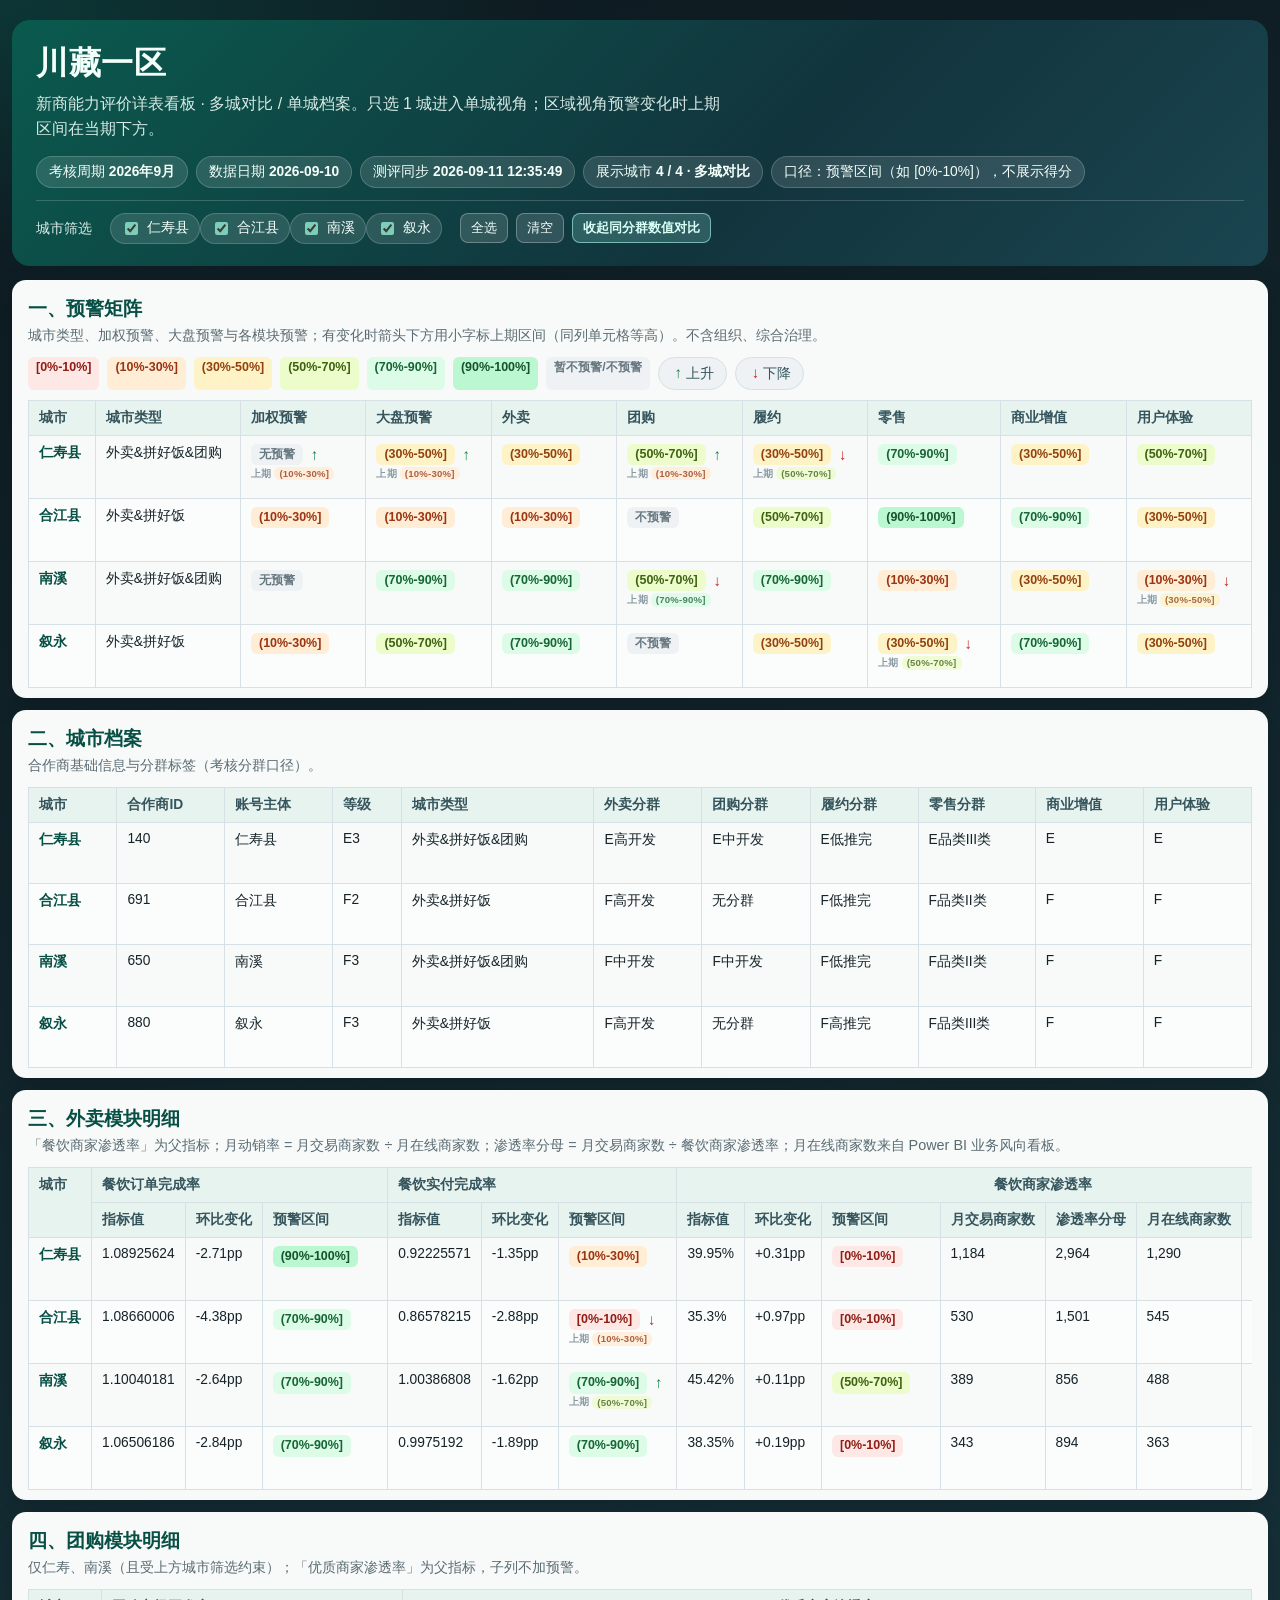
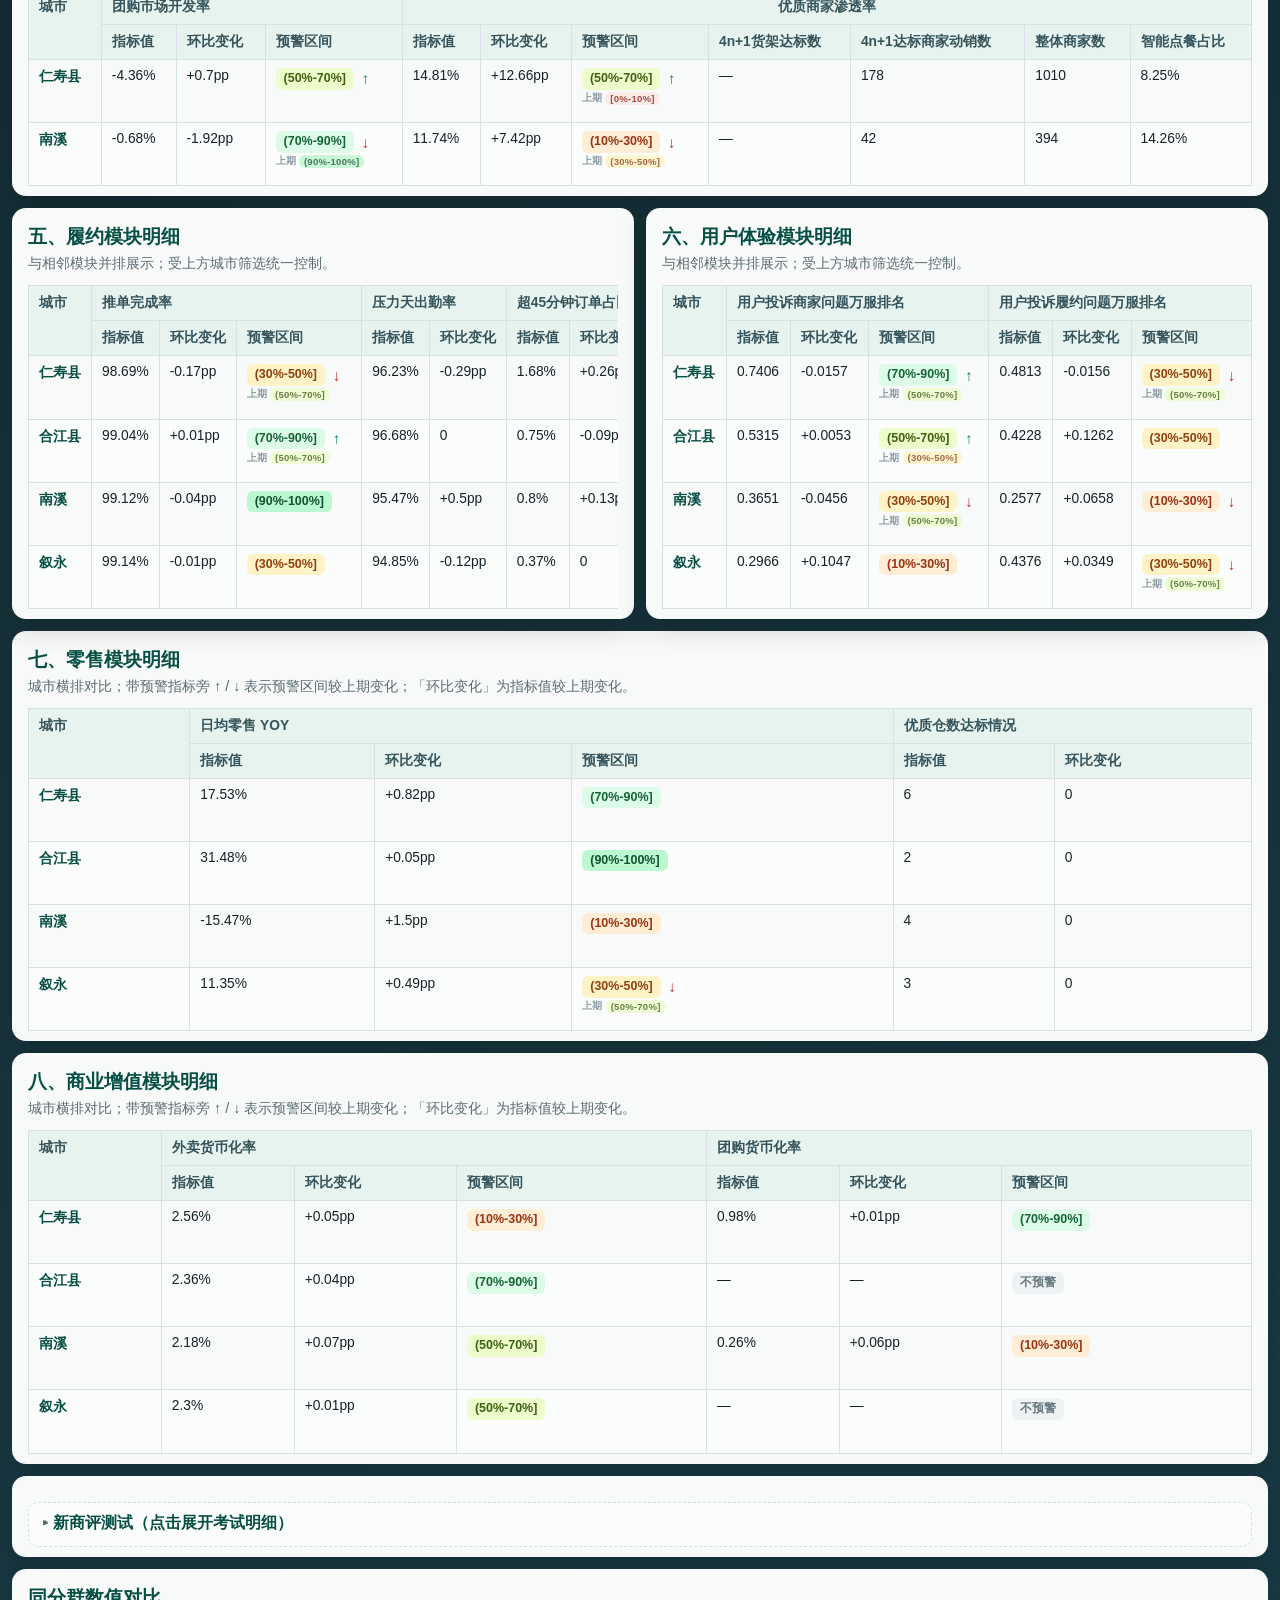
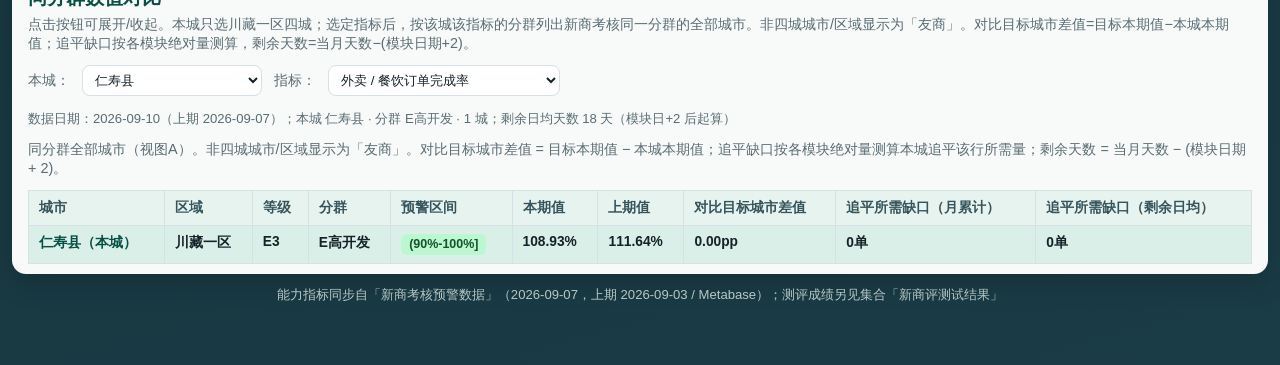
==== static/dashboards/cz1-xinshang-pingjia.html @ 70a43237 "sync: 新商考核切换到 2026-09-10，上期 09-07 主看板和同分群 116 城按最新考核日重拉。旧 Excel（09-07）早于最新考核日时跳过，避免外发同步把新数据盖回去。  Co-" ====
<!DOCTYPE html>
<html lang="zh-CN">
<head>
  <meta charset="UTF-8" />
  <meta name="viewport" content="width=device-width, initial-scale=1" />
  <title>川藏一区 · 新商能力评价看板（详表版）</title>
  <style>
    :root {
      --bg: #102028; --panel: #f7faf8; --ink: #152228; --muted: #5a6b73;
      --line: #d7e0e4; --brand: #0b6b5d; --brand-deep: #074f45;
    }
    * { box-sizing: border-box; }
    body {
      margin:0; color:var(--ink);
      font-family:"PingFang SC","Hiragino Sans GB","Microsoft YaHei",sans-serif;
      background:
        radial-gradient(900px 420px at 0% 0%, rgba(11,107,93,.35), transparent 60%),
        linear-gradient(165deg,#0d1a20,#163038 50%,#1a3c46);
      padding:20px 12px 48px;
    }
    .wrap { width:min(1600px,100%); margin:0 auto; }
    .hero {
      background:linear-gradient(135deg,#0a5a4e,#12343d 60%,#1a4550);
      color:#f4fffb; border-radius:18px; padding:22px 24px; margin-bottom:14px;
    }
    .hero h1 { margin:0 0 6px; font-size:2rem; letter-spacing:.02em; }
    .hero p { margin:0; color:rgba(244,255,251,.88); line-height:1.55; max-width:78ch; }
    .meta { display:flex; flex-wrap:wrap; gap:8px; margin-top:14px; }
    .chip {
      background:rgba(255,255,255,.12); border:1px solid rgba(255,255,255,.18);
      border-radius:999px; padding:6px 12px; font-size:.86rem;
    }
    .section {
      background:var(--panel); border-radius:14px; padding:16px 16px 10px;
      margin-bottom:12px; box-shadow:0 10px 28px rgba(0,0,0,.16);
    }
    .section h2 { margin:0 0 4px; font-size:1.2rem; color:var(--brand-deep); }
    .section .desc { margin:0 0 12px; color:var(--muted); font-size:.9rem; }
    .scroll { overflow-x:auto; }
    table { width:100%; border-collapse:collapse; font-size:.86rem; min-width:860px; }
    th, td {
      border:1px solid var(--line); padding:8px 10px; text-align:left;
      vertical-align:top; white-space:nowrap;
    }
    #multiView table tbody td {
      height: 4.45em;
      vertical-align: top;
    }
    #multiView table tbody td .warn-stack {
      min-height: 3.35em;
    }
    th {
      background:#e7f3ef; color:#35545c; font-weight:700;
      position:sticky; top:0; z-index:1;
    }
    th.group-head {
      background:#e7f3ef; color:#35545c; text-align:center;
    }
    .filter-bar {
      display:flex; flex-wrap:wrap; gap:10px 14px; align-items:center;
      margin:12px 0 0; padding-top:12px; border-top:1px solid rgba(255,255,255,.18);
    }
    .filter-bar .flabel { font-size:.9rem; opacity:.9; margin-right:4px; }
    .filter-bar label {
      display:inline-flex; align-items:center; gap:6px;
      background:rgba(255,255,255,.12); border:1px solid rgba(255,255,255,.18);
      border-radius:999px; padding:5px 10px; font-size:.86rem; cursor:pointer; user-select:none;
    }
    .filter-bar label input { accent-color:#7dceb8; }
    .filter-actions { display:inline-flex; gap:8px; margin-left:4px; }
    .filter-actions button {
      border:1px solid rgba(255,255,255,.28); background:rgba(255,255,255,.14);
      color:#f4fffb; border-radius:8px; padding:5px 10px; font-size:.82rem; cursor:pointer;
    }
    .filter-actions button:hover { background:rgba(255,255,255,.22); }
    .peer-btn {
      border:1px solid rgba(173, 255, 239, .58) !important;
      background:rgba(164, 255, 237, .2) !important;
      color:#d9fff7 !important;
      font-weight:700;
    }
    tr.peer-mine td { background:#eef7f4; }
    tr.peer-base td { background:#d9efe8; font-weight:800; }
    .module-row {
      display:grid; grid-template-columns:1fr 1fr; gap:12px; margin-bottom:12px;
    }
    .module-row > .section { margin-bottom:0; min-width:0; }
    .module-row table { min-width:520px; }
    @media (max-width:1100px) {
      .module-row { grid-template-columns:1fr; }
    }
    tr:nth-child(even) td { background:#fbfdfc; }
    .wrap-cell { white-space:normal; min-width:180px; line-height:1.45; }
    .city { font-weight:700; color:var(--brand-deep); }
    .badge {
      display:inline-block; padding:2px 8px; border-radius:6px;
      font-size:.78rem; font-weight:700; line-height:1.4;
    }
    .warn-cell { display:inline-flex; align-items:center; gap:6px; }
    .warn-changed {
      display:inline-flex; flex-direction:row; flex-wrap:nowrap; align-items:center; gap:6px;
      white-space:nowrap;
    }
    .warn-stack {
      display:inline-flex; flex-direction:column; align-items:flex-start; justify-content:flex-start;
      gap:2px; min-height:3.35em;
    }
    .warn-now { display:inline-flex; align-items:center; gap:4px; min-height:1.45em; }
    .prev-warn {
      font-size:.64rem; color:#8a9aa2; font-weight:600;
      display:inline-flex; align-items:center; gap:3px; line-height:1.2;
      letter-spacing:.02em; white-space:nowrap; min-height:1.15em;
    }
    .prev-warn .badge { font-size:.6rem; padding:0 5px; font-weight:600; opacity:.78; }
    .prev-warn-ph { visibility:hidden; user-select:none; }
    .delta { display:inline-block; min-width:1em; text-align:center; font-weight:800; font-size:.95rem; }
    .delta.up { color:#14804a; }
    .delta.down { color:#c62828; }
    .delta.flat, .delta.na { color:#667780; }
    .delta.ph { visibility:hidden; pointer-events:none; }
    .b0{background:#fde8e6;color:#8f1d14} .b1{background:#ffedd5;color:#9a3412}
    .b2{background:#fef3c7;color:#92400e} .b3{background:#ecfccb;color:#3f6212}
    .b4{background:#dcfce7;color:#166534} .b5{background:#bbf7d0;color:#14532d}
    .bna{background:#eef2f4;color:#667780} .brisk{background:#fde8e6;color:#8f1d14}
    .bsafe{background:#e5f6ec;color:#1f7a4c} .bwatch{background:#fff1df;color:#b7791f}
    .legend { display:flex; flex-wrap:wrap; gap:8px; margin:0 0 10px; font-size:.8rem; color:var(--muted); }
    .footer { text-align:center; color:rgba(244,255,251,.72); font-size:.82rem; margin-top:8px; }
    .hidden { display:none !important; }
    .single-top {
      display:grid; grid-template-columns:1.2fr 1fr; gap:12px; margin-bottom:12px;
    }
    .single-top .section { margin-bottom:0; }
    .kv { display:grid; grid-template-columns:auto 1fr; gap:8px 12px; font-size:.9rem; }
    .kv .k { color:var(--muted); }
    .kv .v { font-weight:700; color:var(--brand-deep); }
    .focus-list { margin:0; padding-left:1.1rem; line-height:1.7; }
    .mod-card h3 {
      margin:0 0 8px; font-size:1.05rem; color:var(--brand-deep);
      display:flex; flex-wrap:wrap; gap:8px; align-items:center;
    }
    .mod-card table { min-width:0; }
    .single-modules { display:flex; flex-direction:column; gap:12px; }
    .child-name { color:var(--muted); padding-left:12px; }
    .single-grid-wrap {
      overflow:auto;
      max-height:min(70vh, 720px);
      border:1px solid var(--line);
      border-radius:8px;
    }
    .single-grid { min-width:860px; margin:0; }
    .single-grid thead th {
      position:sticky;
      top:0;
      z-index:3;
      background:#e7f3ef;
      box-shadow:0 1px 0 var(--line);
    }
    .single-grid .mod-cell {
      background:#eef7f4; vertical-align:middle; text-align:center;
      min-width:88px; border-right:2px solid #cfe3dc;
    }
    .single-grid .mod-name { font-weight:800; color:var(--brand-deep); margin-bottom:6px; }
    .single-grid .mod-band { line-height:1.4; }
    .mode-tag {
      display:inline-block; margin-left:8px; font-size:.75rem; font-weight:600;
      background:rgba(255,255,255,.16); border:1px solid rgba(255,255,255,.22);
      border-radius:999px; padding:2px 8px; vertical-align:middle;
    }
    .kpis { display:grid; grid-template-columns:repeat(4,1fr); gap:10px; margin-bottom:12px; }
    .kpi { background:#fff; border:1px solid var(--line); border-radius:12px; padding:12px; }
    .kpi .l { color:var(--muted); font-size:.8rem; }
    .kpi .v { font-size:1.45rem; font-weight:800; color:var(--brand-deep); margin-top:4px; }
    .kpi.warn .v { color:#8f1d14; }
    .test-fold {
      margin-top: 10px; border: 1px dashed #cfe3dc; border-radius: 10px;
      padding: 10px 12px 4px; background: #fbfdfc;
    }
    .test-fold > summary {
      cursor: pointer; font-weight: 800; color: var(--brand-deep);
      list-style: none; margin-bottom: 8px;
    }
    .test-fold > summary::-webkit-details-marker { display: none; }
    .test-fold > summary::before { content: "▸ "; color: var(--muted); }
    .test-fold[open] > summary::before { content: "▾ "; }
    .peer-tabs { display:flex; gap:8px; margin-bottom:10px; flex-wrap:wrap; }
    .peer-tabs button {
      border:1px solid var(--line); background:#fff; color:#35545c;
      border-radius:8px; padding:6px 10px; font-size:.84rem; cursor:pointer;
    }
    .peer-tabs button.active { background:#e7f3ef; color:#0b6b5d; border-color:#9ecfbe; font-weight:700; }
    .peer-controls {
      display:flex; flex-wrap:wrap; gap:8px 12px; margin:8px 0 12px; align-items:center;
      font-size:.9rem; color:var(--muted);
    }
    .peer-controls select {
      border:1px solid var(--line); border-radius:8px; padding:6px 8px; min-width:180px;
      background:#fff; color:var(--ink);
    }
    .peer-note { color:var(--muted); font-size:.82rem; margin-top:6px; }
    @media (max-width:1100px) {
      .module-row { grid-template-columns:1fr; }
      .single-top { grid-template-columns:1fr; }
      .kpis { grid-template-columns:1fr 1fr; }
    }
    @media print {
      body { background:#fff; padding:0; }
      .section { box-shadow:none; break-inside:avoid; }
    }
  </style>
</head>
<body>
  <div class="wrap">
    <header class="hero">
      <h1>川藏一区</h1>
      <p>新商能力评价详表看板 · 多城对比 / 单城档案。只选 1 城进入单城视角；区域视角预警变化时上期区间在当期下方。</p>
      <div class="meta">
        <div class="chip">考核周期 <strong id="period">—</strong></div>
        <div class="chip">数据日期 <strong id="date">—</strong></div>
        <div class="chip">测评同步 <strong id="testSync">—</strong></div>
        <div class="chip">展示城市 <strong id="cityCount">—</strong></div>
        <div class="chip">口径：预警区间（如 [0%-10%]），不展示得分</div>
      </div>
      <div class="filter-bar" id="cityFilterBar">
        <span class="flabel">城市筛选</span>
        <span id="cityFilterChecks"></span>
        <span class="filter-actions">
          <button type="button" id="btnSelectAllCities">全选</button>
          <button type="button" id="btnClearCities">清空</button>
          <button type="button" id="btnPeerCompare" class="peer-btn">同分群数值对比</button>
        </span>
      </div>
    </header>

    <div id="emptyView" class="section hidden">
      <h2>请选择城市</h2>
      <p class="desc">勾选上方城市后查看；只选 1 个城进入「单城视角」，选 2 个及以上为多城对比。</p>
    </div>

    <div id="multiView">
      <section class="section">
        <h2>一、预警矩阵</h2>
        <p class="desc">城市类型、加权预警、大盘预警与各模块预警；有变化时箭头下方用小字标上期区间（同列单元格等高）。不含组织、综合治理。</p>
        <div class="legend" id="legend"></div>
        <div class="scroll"><table id="matrixTable"></table></div>
      </section>

      <section class="section">
        <h2>二、城市档案</h2>
        <p class="desc">合作商基础信息与分群标签（考核分群口径）。</p>
        <div class="scroll"><table id="档案Table"></table></div>
      </section>

      <div id="moduleSections"></div>
    </div>

    <div id="singleView" class="hidden"></div>
    <section class="section hidden" id="peerCompareSection">
      <h2>同分群数值对比</h2>
      <p class="desc">点击按钮可展开/收起。本城只选川藏一区四城；选定指标后，按该城该指标的分群列出新商考核同一分群的全部城市。非四城城市/区域显示为「友商」。对比目标城市差值=目标本期值−本城本期值；追平缺口按各模块绝对量测算，剩余天数=当月天数−(模块日期+2)。</p>
      <div id="peerCompareBody"></div>
    </section>

    <p class="footer">能力指标同步自「新商考核预警数据」（2026-09-07，上期 2026-09-03 / Metabase）；测评成绩另见集合「新商评测试结果」</p>
  </div>

  <script>
    const DATA = {
  "meta": {
    "period": "2026年9月",
    "dataDate": "2026-09-10",
    "prevPeriod": "2026-09-07",
    "scrapedAt": "2026-09-11T12:35:49.875769+00:00",
    "testSyncAt": "2026-09-11T12:35:49.875769+00:00",
    "obsTitle": "新商考核 / 模块数据汇总表",
    "obsUpdatedAt": "2026-09-10",
    "richObsCount": null,
    "richCz1Count": 4,
    "excelFile": "新商考核预警数据_20260908_113823.xlsx"
  },
  "modules": [
    "外卖",
    "团购",
    "履约",
    "零售",
    "商业增值",
    "用户体验"
  ],
  "tuangoDetailCities": [
    "仁寿县",
    "南溪"
  ],
  "layouts": {
    "外卖": [
      {
        "kind": "metric",
        "name": "餐饮订单完成率",
        "warn": true,
        "mom": true
      },
      {
        "kind": "metric",
        "name": "餐饮实付完成率",
        "warn": true,
        "mom": true
      },
      {
        "kind": "group",
        "name": "餐饮商家渗透率",
        "warn": true,
        "mom": true,
        "children": [
          "月交易商家数",
          "渗透率分母",
          "月在线商家数",
          "公海商家数",
          "月动销率"
        ]
      }
    ],
    "团购": [
      {
        "kind": "metric",
        "name": "团购市场开发率",
        "warn": true,
        "mom": true
      },
      {
        "kind": "group",
        "name": "优质商家渗透率",
        "warn": true,
        "mom": true,
        "children": [
          "4n+1货架达标数",
          "4n+1达标商家动销数",
          "整体商家数",
          "智能点餐占比"
        ]
      }
    ],
    "履约": [
      {
        "kind": "metric",
        "name": "推单完成率",
        "warn": true,
        "mom": true
      },
      {
        "kind": "metric",
        "name": "压力天出勤率",
        "warn": false,
        "mom": true
      },
      {
        "kind": "metric",
        "name": "超45分钟订单占比",
        "warn": true,
        "mom": true
      }
    ],
    "零售": [
      {
        "kind": "metric",
        "name": "日均零售 YOY",
        "warn": true,
        "mom": true
      },
      {
        "kind": "metric",
        "name": "优质仓数达标情况",
        "warn": false,
        "mom": true
      }
    ],
    "商业增值": [
      {
        "kind": "metric",
        "name": "外卖货币化率",
        "warn": true,
        "mom": true
      },
      {
        "kind": "metric",
        "name": "团购货币化率",
        "warn": true,
        "mom": true
      }
    ],
    "用户体验": [
      {
        "kind": "metric",
        "name": "用户投诉商家问题万服排名",
        "warn": true,
        "mom": true
      },
      {
        "kind": "metric",
        "name": "用户投诉履约问题万服排名",
        "warn": true,
        "mom": true
      }
    ]
  },
  "cities": [
    {
      "name": "仁寿县",
      "level": "E3",
      "type": "外卖&拼好饭&团购",
      "hasTuango": true,
      "partnerId": "140",
      "account": "仁寿县",
      "cluster": {
        "waimai": "E高开发",
        "tuango": "E中开发",
        "lvyue": "E低推完",
        "lingshou": "E品类III类",
        "zuzhi": "无分群",
        "shangye": "E",
        "tiyan": "E",
        "zhili": "无分群"
      },
      "riskRoll": "目前安全",
      "riskMonth": "目前安全",
      "warnWeighted": "无预警",
      "warnMarket": "(30%-50%]",
      "warnDelta": "上升",
      "bands": {
        "外卖": "(30%-50%]",
        "团购": "(50%-70%]",
        "履约": "(30%-50%]",
        "零售": "(70%-90%]",
        "商业增值": "(30%-50%]",
        "用户体验": "(50%-70%]"
      },
      "details": {
        "外卖": {
          "餐饮订单完成率": {
            "value": "1.08925624",
            "band": "(90%-100%]",
            "valueDelta": "-2.71pp",
            "bandPrev": "(90%-100%]"
          },
          "餐饮实付完成率": {
            "value": "0.92225571",
            "band": "(10%-30%]",
            "valueDelta": "-1.35pp",
            "bandPrev": "(10%-30%]"
          },
          "餐饮商家渗透率": {
            "value": "39.95%",
            "band": "[0%-10%]",
            "valueDelta": "+0.31pp",
            "bandPrev": "[0%-10%]"
          },
          "月交易商家数": {
            "value": "1,184",
            "valueDelta": "+139"
          },
          "月在线商家数": {
            "value": "1,290",
            "valueDelta": "0"
          },
          "公海商家数": {
            "value": "3,918",
            "valueDelta": "+2"
          },
          "月动销率": {
            "value": "91.78%",
            "valueDelta": "+10.77pp"
          },
          "渗透率分母": {
            "value": "2,964"
          }
        },
        "零售": {
          "日均零售 YOY": {
            "value": "17.53%",
            "band": "(70%-90%]",
            "valueDelta": "+0.82pp",
            "bandPrev": "(70%-90%]"
          },
          "优质仓数达标情况": {
            "value": "6",
            "valueDelta": "0"
          }
        },
        "团购": {
          "团购市场开发率": {
            "value": "-4.36%",
            "band": "(50%-70%]",
            "valueDelta": "+0.7pp",
            "bandPrev": "(50%-70%]"
          },
          "优质商家渗透率": {
            "value": "14.81%",
            "band": "(50%-70%]",
            "valueDelta": "+12.66pp",
            "bandPrev": "[0%-10%]",
            "delta": "上升"
          },
          "4n+1货架达标数": {
            "value": "—"
          },
          "4n+1达标商家动销数": {
            "value": "178",
            "valueDelta": "+178"
          },
          "整体商家数": {
            "value": "1010",
            "valueDelta": "+2"
          },
          "智能点餐占比": {
            "value": "8.25%",
            "valueDelta": "+1.08pp"
          }
        },
        "履约": {
          "推单完成率": {
            "value": "98.69%",
            "band": "(30%-50%]",
            "valueDelta": "-0.17pp",
            "bandPrev": "(50%-70%]",
            "delta": "下降"
          },
          "压力天出勤率": {
            "value": "96.23%",
            "valueDelta": "-0.29pp"
          },
          "超45分钟订单占比": {
            "value": "1.68%",
            "band": "(50%-70%]",
            "valueDelta": "+0.26pp",
            "bandPrev": "(50%-70%]"
          }
        },
        "用户体验": {
          "用户投诉商家问题万服排名": {
            "value": "0.7406",
            "band": "(70%-90%]",
            "valueDelta": "-0.0157",
            "bandPrev": "(50%-70%]",
            "delta": "上升"
          },
          "用户投诉履约问题万服排名": {
            "value": "0.4813",
            "band": "(30%-50%]",
            "valueDelta": "-0.0156",
            "bandPrev": "(50%-70%]",
            "delta": "下降"
          }
        },
        "商业增值": {
          "外卖货币化率": {
            "value": "2.56%",
            "band": "(10%-30%]",
            "valueDelta": "+0.05pp",
            "bandPrev": "(10%-30%]"
          },
          "团购货币化率": {
            "value": "0.98%",
            "band": "(70%-90%]",
            "valueDelta": "+0.01pp",
            "bandPrev": "(70%-90%]"
          }
        }
      },
      "dataDate": "2026-09-10",
      "bandsDelta": {
        "团购": "上升",
        "履约": "下降"
      },
      "bandsPrev": {
        "外卖": "(30%-50%]",
        "团购": "(10%-30%]",
        "履约": "(50%-70%]",
        "零售": "(70%-90%]",
        "商业增值": "(30%-50%]",
        "用户体验": "(50%-70%]"
      },
      "warnWeightedDelta": "上升",
      "warnWeightedPrev": "(10%-30%]",
      "warnMarketPrev": "(10%-30%]"
    },
    {
      "name": "合江县",
      "level": "F2",
      "type": "外卖&拼好饭",
      "hasTuango": false,
      "partnerId": "691",
      "account": "合江县",
      "cluster": {
        "waimai": "F高开发",
        "tuango": "无分群",
        "lvyue": "F低推完",
        "lingshou": "F品类II类",
        "zuzhi": "无分群",
        "shangye": "F",
        "tiyan": "F",
        "zhili": "无分群"
      },
      "riskRoll": "目前安全",
      "riskMonth": "目前安全",
      "warnWeighted": "(10%-30%]",
      "warnMarket": "(10%-30%]",
      "warnDelta": "持平",
      "bands": {
        "外卖": "(10%-30%]",
        "团购": "不预警",
        "履约": "(50%-70%]",
        "零售": "(90%-100%]",
        "商业增值": "(70%-90%]",
        "用户体验": "(30%-50%]"
      },
      "details": {
        "外卖": {
          "餐饮订单完成率": {
            "value": "1.08660006",
            "band": "(70%-90%]",
            "valueDelta": "-4.38pp",
            "bandPrev": "(70%-90%]"
          },
          "餐饮实付完成率": {
            "value": "0.86578215",
            "band": "[0%-10%]",
            "valueDelta": "-2.88pp",
            "bandPrev": "(10%-30%]",
            "delta": "下降"
          },
          "餐饮商家渗透率": {
            "value": "35.3%",
            "band": "[0%-10%]",
            "valueDelta": "+0.97pp",
            "bandPrev": "[0%-10%]"
          },
          "月交易商家数": {
            "value": "530",
            "valueDelta": "+57"
          },
          "月在线商家数": {
            "value": "545",
            "valueDelta": "0"
          },
          "公海商家数": {
            "value": "1,424",
            "valueDelta": "-64"
          },
          "月动销率": {
            "value": "97.25%",
            "valueDelta": "+10.46pp"
          },
          "渗透率分母": {
            "value": "1,501"
          }
        },
        "零售": {
          "日均零售 YOY": {
            "value": "31.48%",
            "band": "(90%-100%]",
            "valueDelta": "+0.05pp",
            "bandPrev": "(90%-100%]"
          },
          "优质仓数达标情况": {
            "value": "2",
            "valueDelta": "0"
          }
        },
        "团购": {
          "团购市场开发率": {
            "value": "—",
            "band": "不预警"
          },
          "优质商家渗透率": {
            "value": "—",
            "band": "不预警"
          },
          "4n+1货架达标数": {
            "value": "—"
          },
          "4n+1达标商家动销数": {
            "value": "—"
          },
          "整体商家数": {
            "value": "—"
          },
          "智能点餐占比": {
            "value": "—"
          }
        },
        "履约": {
          "推单完成率": {
            "value": "99.04%",
            "band": "(70%-90%]",
            "valueDelta": "+0.01pp",
            "bandPrev": "(50%-70%]",
            "delta": "上升"
          },
          "压力天出勤率": {
            "value": "96.68%",
            "valueDelta": "0"
          },
          "超45分钟订单占比": {
            "value": "0.75%",
            "band": "(30%-50%]",
            "valueDelta": "-0.09pp",
            "bandPrev": "(30%-50%]"
          }
        },
        "用户体验": {
          "用户投诉商家问题万服排名": {
            "value": "0.5315",
            "band": "(50%-70%]",
            "valueDelta": "+0.0053",
            "bandPrev": "(30%-50%]",
            "delta": "上升"
          },
          "用户投诉履约问题万服排名": {
            "value": "0.4228",
            "band": "(30%-50%]",
            "valueDelta": "+0.1262",
            "bandPrev": "(30%-50%]"
          }
        },
        "商业增值": {
          "外卖货币化率": {
            "value": "2.36%",
            "band": "(70%-90%]",
            "valueDelta": "+0.04pp",
            "bandPrev": "(70%-90%]"
          },
          "团购货币化率": {
            "value": "—",
            "band": "不预警"
          }
        }
      },
      "dataDate": "2026-09-10",
      "bandsDelta": {},
      "bandsPrev": {
        "外卖": "(10%-30%]",
        "履约": "(50%-70%]",
        "零售": "(90%-100%]",
        "商业增值": "(70%-90%]",
        "用户体验": "(30%-50%]"
      },
      "warnWeightedDelta": null,
      "warnWeightedPrev": "(10%-30%]",
      "warnMarketPrev": "(10%-30%]"
    },
    {
      "name": "南溪",
      "level": "F3",
      "type": "外卖&拼好饭&团购",
      "hasTuango": true,
      "partnerId": "650",
      "account": "南溪",
      "cluster": {
        "waimai": "F中开发",
        "tuango": "F中开发",
        "lvyue": "F低推完",
        "lingshou": "F品类II类",
        "zuzhi": "无分群",
        "shangye": "F",
        "tiyan": "F",
        "zhili": "无分群"
      },
      "riskRoll": "目前安全",
      "riskMonth": "目前安全",
      "warnWeighted": "无预警",
      "warnMarket": "(70%-90%]",
      "warnDelta": "持平",
      "bands": {
        "外卖": "(70%-90%]",
        "团购": "(50%-70%]",
        "履约": "(70%-90%]",
        "零售": "(10%-30%]",
        "商业增值": "(30%-50%]",
        "用户体验": "(10%-30%]"
      },
      "details": {
        "外卖": {
          "餐饮订单完成率": {
            "value": "1.10040181",
            "band": "(70%-90%]",
            "valueDelta": "-2.64pp",
            "bandPrev": "(70%-90%]"
          },
          "餐饮实付完成率": {
            "value": "1.00386808",
            "band": "(70%-90%]",
            "valueDelta": "-1.62pp",
            "bandPrev": "(50%-70%]",
            "delta": "上升"
          },
          "餐饮商家渗透率": {
            "value": "45.42%",
            "band": "(50%-70%]",
            "valueDelta": "+0.11pp",
            "bandPrev": "(50%-70%]"
          },
          "月交易商家数": {
            "value": "389",
            "valueDelta": "+9"
          },
          "月在线商家数": {
            "value": "488",
            "valueDelta": "0"
          },
          "公海商家数": {
            "value": "1,483",
            "valueDelta": "+26"
          },
          "月动销率": {
            "value": "79.71%",
            "valueDelta": "+1.84pp"
          },
          "渗透率分母": {
            "value": "856"
          }
        },
        "零售": {
          "日均零售 YOY": {
            "value": "-15.47%",
            "band": "(10%-30%]",
            "valueDelta": "+1.5pp",
            "bandPrev": "(10%-30%]"
          },
          "优质仓数达标情况": {
            "value": "4",
            "valueDelta": "0"
          }
        },
        "团购": {
          "团购市场开发率": {
            "value": "-0.68%",
            "band": "(70%-90%]",
            "valueDelta": "-1.92pp",
            "bandPrev": "(90%-100%]",
            "delta": "下降"
          },
          "优质商家渗透率": {
            "value": "11.74%",
            "band": "(10%-30%]",
            "valueDelta": "+7.42pp",
            "bandPrev": "(30%-50%]",
            "delta": "下降"
          },
          "4n+1货架达标数": {
            "value": "—"
          },
          "4n+1达标商家动销数": {
            "value": "42",
            "valueDelta": "+42"
          },
          "整体商家数": {
            "value": "394",
            "valueDelta": "+1"
          },
          "智能点餐占比": {
            "value": "14.26%",
            "valueDelta": "-0.15pp"
          }
        },
        "履约": {
          "推单完成率": {
            "value": "99.12%",
            "band": "(90%-100%]",
            "valueDelta": "-0.04pp",
            "bandPrev": "(90%-100%]"
          },
          "压力天出勤率": {
            "value": "95.47%",
            "valueDelta": "+0.5pp"
          },
          "超45分钟订单占比": {
            "value": "0.8%",
            "band": "(30%-50%]",
            "valueDelta": "+0.13pp",
            "bandPrev": "(30%-50%]"
          }
        },
        "用户体验": {
          "用户投诉商家问题万服排名": {
            "value": "0.3651",
            "band": "(30%-50%]",
            "valueDelta": "-0.0456",
            "bandPrev": "(50%-70%]",
            "delta": "下降"
          },
          "用户投诉履约问题万服排名": {
            "value": "0.2577",
            "band": "(10%-30%]",
            "valueDelta": "+0.0658",
            "bandPrev": "(10%-30%]"
          }
        },
        "商业增值": {
          "外卖货币化率": {
            "value": "2.18%",
            "band": "(50%-70%]",
            "valueDelta": "+0.07pp",
            "bandPrev": "(50%-70%]"
          },
          "团购货币化率": {
            "value": "0.26%",
            "band": "(10%-30%]",
            "valueDelta": "+0.06pp",
            "bandPrev": "(10%-30%]"
          }
        }
      },
      "dataDate": "2026-09-10",
      "bandsDelta": {
        "团购": "下降",
        "用户体验": "下降"
      },
      "bandsPrev": {
        "外卖": "(70%-90%]",
        "团购": "(70%-90%]",
        "履约": "(70%-90%]",
        "零售": "(10%-30%]",
        "商业增值": "(30%-50%]",
        "用户体验": "(30%-50%]"
      },
      "warnWeightedDelta": null,
      "warnWeightedPrev": "无预警",
      "warnMarketPrev": "(70%-90%]"
    },
    {
      "name": "叙永",
      "level": "F3",
      "type": "外卖&拼好饭",
      "hasTuango": false,
      "partnerId": "880",
      "account": "叙永",
      "cluster": {
        "waimai": "F高开发",
        "tuango": "无分群",
        "lvyue": "F高推完",
        "lingshou": "F品类III类",
        "zuzhi": "无分群",
        "shangye": "F",
        "tiyan": "F",
        "zhili": "无分群"
      },
      "riskRoll": "目前风险",
      "riskMonth": "目前风险",
      "warnWeighted": "(10%-30%]",
      "warnMarket": "(50%-70%]",
      "warnDelta": "持平",
      "bands": {
        "外卖": "(70%-90%]",
        "团购": "不预警",
        "履约": "(30%-50%]",
        "零售": "(30%-50%]",
        "商业增值": "(70%-90%]",
        "用户体验": "(30%-50%]"
      },
      "details": {
        "外卖": {
          "餐饮订单完成率": {
            "value": "1.06506186",
            "band": "(70%-90%]",
            "valueDelta": "-2.84pp",
            "bandPrev": "(70%-90%]"
          },
          "餐饮实付完成率": {
            "value": "0.9975192",
            "band": "(70%-90%]",
            "valueDelta": "-1.89pp",
            "bandPrev": "(70%-90%]"
          },
          "餐饮商家渗透率": {
            "value": "38.35%",
            "band": "[0%-10%]",
            "valueDelta": "+0.19pp",
            "bandPrev": "[0%-10%]"
          },
          "月交易商家数": {
            "value": "343",
            "valueDelta": "+48"
          },
          "月在线商家数": {
            "value": "363",
            "valueDelta": "0"
          },
          "公海商家数": {
            "value": "1,027",
            "valueDelta": "+8"
          },
          "月动销率": {
            "value": "94.49%",
            "valueDelta": "+13.22pp"
          },
          "渗透率分母": {
            "value": "894"
          }
        },
        "零售": {
          "日均零售 YOY": {
            "value": "11.35%",
            "band": "(30%-50%]",
            "valueDelta": "+0.49pp",
            "bandPrev": "(50%-70%]",
            "delta": "下降"
          },
          "优质仓数达标情况": {
            "value": "3",
            "valueDelta": "0"
          }
        },
        "团购": {
          "团购市场开发率": {
            "value": "—",
            "band": "不预警"
          },
          "优质商家渗透率": {
            "value": "—",
            "band": "不预警"
          },
          "4n+1货架达标数": {
            "value": "—"
          },
          "4n+1达标商家动销数": {
            "value": "—"
          },
          "整体商家数": {
            "value": "—"
          },
          "智能点餐占比": {
            "value": "—"
          }
        },
        "履约": {
          "推单完成率": {
            "value": "99.14%",
            "band": "(30%-50%]",
            "valueDelta": "-0.01pp",
            "bandPrev": "(30%-50%]"
          },
          "压力天出勤率": {
            "value": "94.85%",
            "valueDelta": "-0.12pp"
          },
          "超45分钟订单占比": {
            "value": "0.37%",
            "band": "(30%-50%]",
            "valueDelta": "0",
            "bandPrev": "(30%-50%]"
          }
        },
        "用户体验": {
          "用户投诉商家问题万服排名": {
            "value": "0.2966",
            "band": "(10%-30%]",
            "valueDelta": "+0.1047",
            "bandPrev": "(10%-30%]"
          },
          "用户投诉履约问题万服排名": {
            "value": "0.4376",
            "band": "(30%-50%]",
            "valueDelta": "+0.0349",
            "bandPrev": "(50%-70%]",
            "delta": "下降"
          }
        },
        "商业增值": {
          "外卖货币化率": {
            "value": "2.3%",
            "band": "(50%-70%]",
            "valueDelta": "+0.01pp",
            "bandPrev": "(50%-70%]"
          },
          "团购货币化率": {
            "value": "—",
            "band": "不预警"
          }
        }
      },
      "dataDate": "2026-09-10",
      "bandsDelta": {
        "零售": "下降"
      },
      "bandsPrev": {
        "外卖": "(70%-90%]",
        "履约": "(30%-50%]",
        "零售": "(50%-70%]",
        "商业增值": "(70%-90%]",
        "用户体验": "(30%-50%]"
      },
      "warnWeightedDelta": null,
      "warnWeightedPrev": "(10%-30%]",
      "warnMarketPrev": "(50%-70%]"
    }
  ],
  "tests": {
    "cityStats": [
      {
        "city": "仁寿县",
        "records": 16,
        "people": 13,
        "avg": 97.38,
        "min": 96.0,
        "max": 99.0,
        "below90": 0,
        "latestAt": "2026-09-07T08:14:07.480Z"
      },
      {
        "city": "合江县",
        "records": 12,
        "people": 12,
        "avg": 97.0,
        "min": 96.0,
        "max": 98.0,
        "below90": 0,
        "latestAt": "2026-09-06T10:03:59.055Z"
      },
      {
        "city": "南溪",
        "records": 14,
        "people": 14,
        "avg": 97.07,
        "min": 85.0,
        "max": 98.0,
        "below90": 1,
        "latestAt": "2026-09-06T08:40:57.466Z"
      },
      {
        "city": "叙永",
        "records": 13,
        "people": 11,
        "avg": 97.36,
        "min": 95.0,
        "max": 99.0,
        "below90": 0,
        "latestAt": "2026-09-07T08:46:26.284Z"
      },
      {
        "city": "彭州市",
        "records": 8,
        "people": 7,
        "avg": 95.29,
        "min": 93.0,
        "max": 98.0,
        "below90": 0,
        "latestAt": "2026-09-07T08:17:41.768Z"
      }
    ],
    "people": [
      {
        "city": "叙永",
        "name": "王妮",
        "score": 98,
        "note": null,
        "updatedAt": "2026-09-07T08:46:26.284Z"
      },
      {
        "city": "彭州市",
        "name": "万明杰",
        "score": 97,
        "note": null,
        "updatedAt": "2026-09-07T08:17:41.768Z"
      },
      {
        "city": "仁寿县",
        "name": "何梦洁",
        "score": 96,
        "note": null,
        "updatedAt": "2026-09-07T08:14:07.480Z"
      },
      {
        "city": "仁寿县",
        "name": "胡智刚",
        "score": 97,
        "note": null,
        "updatedAt": "2026-09-07T08:13:47.019Z"
      },
      {
        "city": "仁寿县",
        "name": "宋雪",
        "score": 96,
        "note": null,
        "updatedAt": "2026-09-07T08:13:32.043Z"
      },
      {
        "city": "合江县",
        "name": "徐晓容",
        "score": 96,
        "note": null,
        "updatedAt": "2026-09-06T10:03:59.055Z"
      },
      {
        "city": "彭州市",
        "name": "陈权",
        "score": 93,
        "note": null,
        "updatedAt": "2026-09-06T09:48:55.657Z"
      },
      {
        "city": "南溪",
        "name": "王焰平",
        "score": 98,
        "note": null,
        "updatedAt": "2026-09-06T08:40:57.466Z"
      },
      {
        "city": "叙永",
        "name": "徐先琼",
        "score": 97,
        "note": null,
        "updatedAt": "2026-09-06T07:48:00.204Z"
      },
      {
        "city": "叙永",
        "name": "陈长清",
        "score": 95,
        "note": null,
        "updatedAt": "2026-09-06T07:47:41.795Z"
      },
      {
        "city": "仁寿县",
        "name": "何梦洁",
        "score": 90,
        "note": null,
        "updatedAt": "2026-09-06T06:02:13.887Z"
      },
      {
        "city": "合江县",
        "name": "戴成龙",
        "score": 96,
        "note": null,
        "updatedAt": "2026-09-06T05:55:01.146Z"
      },
      {
        "city": "合江县",
        "name": "刘敏",
        "score": 97,
        "note": null,
        "updatedAt": "2026-09-06T05:54:42.626Z"
      },
      {
        "city": "叙永",
        "name": "徐先琼",
        "score": 97,
        "note": null,
        "updatedAt": "2026-09-06T05:34:28.330Z"
      },
      {
        "city": "叙永",
        "name": "陈长清",
        "score": 95,
        "note": null,
        "updatedAt": "2026-09-06T05:34:07.745Z"
      },
      {
        "city": "仁寿县",
        "name": "陈星汝",
        "score": 98,
        "note": null,
        "updatedAt": "2026-09-06T05:01:11.440Z"
      },
      {
        "city": "仁寿县",
        "name": "钟莉",
        "score": 98,
        "note": null,
        "updatedAt": "2026-09-06T03:13:53.298Z"
      },
      {
        "city": "仁寿县",
        "name": "毛天成",
        "score": 96,
        "note": null,
        "updatedAt": "2026-09-06T02:06:31.993Z"
      },
      {
        "city": "仁寿县",
        "name": "胡智刚",
        "score": 93,
        "note": null,
        "updatedAt": "2026-09-06T02:06:10.360Z"
      },
      {
        "city": "仁寿县",
        "name": "宋雪",
        "score": 94,
        "note": null,
        "updatedAt": "2026-09-06T02:02:52.857Z"
      },
      {
        "city": "仁寿县",
        "name": "罗凯",
        "score": 97,
        "note": null,
        "updatedAt": "2026-09-06T02:01:41.234Z"
      },
      {
        "city": "彭州市",
        "name": "陈兴",
        "score": 93,
        "note": null,
        "updatedAt": "2026-09-05T12:40:39.263Z"
      },
      {
        "city": "仁寿县",
        "name": "张颂谦",
        "score": 97,
        "note": null,
        "updatedAt": "2026-09-05T11:05:19.662Z"
      },
      {
        "city": "彭州市",
        "name": "万明杰",
        "score": 91,
        "note": null,
        "updatedAt": "2026-09-05T10:12:10.131Z"
      },
      {
        "city": "彭州市",
        "name": "徐枭",
        "score": 97,
        "note": null,
        "updatedAt": "2026-09-05T09:46:25.317Z"
      },
      {
        "city": "叙永",
        "name": "罗星恒",
        "score": 97,
        "note": null,
        "updatedAt": "2026-09-05T09:38:38.432Z"
      },
      {
        "city": "合江县",
        "name": "袁付冰",
        "score": 96,
        "note": null,
        "updatedAt": "2026-09-05T09:06:13.113Z"
      },
      {
        "city": "合江县",
        "name": "任秋梅",
        "score": 97,
        "note": null,
        "updatedAt": "2026-09-05T09:05:39.712Z"
      },
      {
        "city": "南溪",
        "name": "曾介",
        "score": 98,
        "note": null,
        "updatedAt": "2026-09-05T08:30:04.051Z"
      },
      {
        "city": "合江县",
        "name": "张秦",
        "score": 98,
        "note": null,
        "updatedAt": "2026-09-05T08:06:53.995Z"
      },
      {
        "city": "合江县",
        "name": "何庆",
        "score": 96,
        "note": null,
        "updatedAt": "2026-09-05T06:03:23.564Z"
      },
      {
        "city": "合江县",
        "name": "宋剑",
        "score": 96,
        "note": null,
        "updatedAt": "2026-09-05T05:23:55.163Z"
      },
      {
        "city": "彭州市",
        "name": "唐宇",
        "score": 93,
        "note": null,
        "updatedAt": "2026-09-05T04:35:27.715Z"
      },
      {
        "city": "南溪",
        "name": "文仕芳",
        "score": 85,
        "note": null,
        "updatedAt": "2026-09-05T04:09:36.861Z"
      },
      {
        "city": "南溪",
        "name": "周星龙",
        "score": 98,
        "note": null,
        "updatedAt": "2026-09-05T04:09:02.516Z"
      },
      {
        "city": "南溪",
        "name": "高品松",
        "score": 98,
        "note": null,
        "updatedAt": "2026-09-05T04:08:32.714Z"
      },
      {
        "city": "彭州市",
        "name": "赵成平",
        "score": 96,
        "note": null,
        "updatedAt": "2026-09-04T10:10:43.956Z"
      },
      {
        "city": "南溪",
        "name": "虞春燕",
        "score": 98,
        "note": null,
        "updatedAt": "2026-09-04T08:19:24.461Z"
      },
      {
        "city": "南溪",
        "name": "安群",
        "score": 98,
        "note": null,
        "updatedAt": "2026-09-04T07:57:12.063Z"
      },
      {
        "city": "南溪",
        "name": "陈学刚",
        "score": 98,
        "note": null,
        "updatedAt": "2026-09-04T07:15:21.761Z"
      },
      {
        "city": "叙永",
        "name": "李秋",
        "score": 98,
        "note": null,
        "updatedAt": "2026-09-04T06:00:35.122Z"
      },
      {
        "city": "叙永",
        "name": "周斌",
        "score": 95,
        "note": null,
        "updatedAt": "2026-09-04T05:59:26.502Z"
      },
      {
        "city": "南溪",
        "name": "黄一晟",
        "score": 98,
        "note": null,
        "updatedAt": "2026-09-03T08:01:54.645Z"
      },
      {
        "city": "合江县",
        "name": "杨志强",
        "score": 98,
        "note": null,
        "updatedAt": "2026-09-03T06:39:24.038Z"
      },
      {
        "city": "南溪",
        "name": "郭彬",
        "score": 98,
        "note": null,
        "updatedAt": "2026-09-03T06:06:07.658Z"
      },
      {
        "city": "南溪",
        "name": "谢钦云",
        "score": 98,
        "note": null,
        "updatedAt": "2026-09-03T04:12:07.816Z"
      },
      {
        "city": "南溪",
        "name": "王志刚",
        "score": 98,
        "note": null,
        "updatedAt": "2026-09-03T03:55:38.889Z"
      },
      {
        "city": "合江县",
        "name": "赵小平",
        "score": 98,
        "note": null,
        "updatedAt": "2026-09-03T02:40:14.675Z"
      },
      {
        "city": "合江县",
        "name": "林秋惠",
        "score": 98,
        "note": "运营中心",
        "updatedAt": "2026-09-03T01:39:16.168Z"
      },
      {
        "city": "叙永",
        "name": "余敏",
        "score": 98,
        "note": null,
        "updatedAt": "2026-09-02T09:35:53.639Z"
      },
      {
        "city": "仁寿县",
        "name": "刘奇",
        "score": 98,
        "note": "运营中心",
        "updatedAt": "2026-09-02T09:26:58.739Z"
      },
      {
        "city": "叙永",
        "name": "牟强",
        "score": 98,
        "note": null,
        "updatedAt": "2026-09-02T09:18:18.728Z"
      },
      {
        "city": "彭州市",
        "name": "陈政兵",
        "score": 98,
        "note": null,
        "updatedAt": "2026-09-02T09:18:07.610Z"
      },
      {
        "city": "合江县",
        "name": "赵伟",
        "score": 98,
        "note": null,
        "updatedAt": "2026-09-02T09:17:52.198Z"
      },
      {
        "city": "叙永",
        "name": "刘彬",
        "score": 98,
        "note": null,
        "updatedAt": "2026-09-02T09:17:36.508Z"
      },
      {
        "city": "叙永",
        "name": "胡莎莉",
        "score": 98,
        "note": null,
        "updatedAt": "2026-09-02T09:17:30.338Z"
      },
      {
        "city": "南溪",
        "name": "刘燚炜",
        "score": 98,
        "note": null,
        "updatedAt": "2026-09-02T09:17:24.143Z"
      },
      {
        "city": "仁寿县",
        "name": "徐旭",
        "score": 98,
        "note": null,
        "updatedAt": "2026-09-02T09:17:10.220Z"
      },
      {
        "city": "仁寿县",
        "name": "乔显海",
        "score": 98,
        "note": null,
        "updatedAt": "2026-09-02T09:16:56.482Z"
      },
      {
        "city": "仁寿县",
        "name": "段新月",
        "score": 98,
        "note": null,
        "updatedAt": "2026-09-02T09:07:37.899Z"
      },
      {
        "city": "仁寿县",
        "name": "姜林宏",
        "score": 99,
        "note": null,
        "updatedAt": "2026-09-02T09:06:55.463Z"
      },
      {
        "city": "南溪",
        "name": "郑丽萍",
        "score": 98,
        "note": null,
        "updatedAt": "2026-09-02T06:38:47.289Z"
      },
      {
        "city": "叙永",
        "name": "余琳",
        "score": 99,
        "note": null,
        "updatedAt": "2026-09-02T03:59:25.385Z"
      }
    ],
    "totalRecords": 63,
    "totalPeople": 50
  },
  "source": {
    "adminUrl": "http://www.chuxin.city/v/admin/b7v8t424ohb",
    "dashboard": "新商考核",
    "tab": "模块数据汇总表",
    "metabase": "http://47.112.178.78:3000/public/dashboard/5d509c91-583b-4229-89ee-51721035ae71",
    "periodDate": "2026-09-10",
    "prevDate": "2026-09-07",
    "tests": "t_t6e991yzf4c",
    "powerbiOnline": {
      "metric": "在线商家数",
      "date": null,
      "path": "data/xinshang/powerbi_online_merchants.json"
    }
  },
  "peerCompare": {
    "sheet": "新商考核·各模块Tab",
    "layout": "official",
    "periodDate": "2026-09-10",
    "prevDate": "2026-09-07",
    "cityField": "城市",
    "metrics": [
      {
        "id": "外卖模块-市场开发率（订单）",
        "module": "外卖模块",
        "name": "餐饮订单完成率",
        "fields": [
          "预警区间",
          "分群",
          "本期值",
          "同分群最大值",
          "同分群中位值",
          "同分群最小值"
        ],
        "src": "waimai",
        "gapUnit": "单",
        "higherBetter": true,
        "gapMode": "month_first",
        "gapAbsolute": false,
        "gapRateOnly": false,
        "gapScaleToMonth": true
      },
      {
        "id": "外卖模块-市场开发率（实付",
        "module": "外卖模块",
        "name": "餐饮实付完成率",
        "fields": [
          "预警区间",
          "分群",
          "本期值",
          "同分群最大值",
          "同分群中位值",
          "同分群最小值"
        ],
        "src": "waimai",
        "gapUnit": "元",
        "higherBetter": true,
        "gapMode": "month_first",
        "gapAbsolute": false,
        "gapRateOnly": false,
        "gapScaleToMonth": true
      },
      {
        "id": "外卖模块-餐饮商家渗透率",
        "module": "外卖模块",
        "name": "餐饮商家渗透率",
        "fields": [
          "预警区间",
          "分群",
          "本期值",
          "同分群最大值",
          "同分群中位值",
          "同分群最小值"
        ],
        "src": "waimai",
        "gapUnit": "家",
        "higherBetter": true,
        "gapMode": "month_first",
        "gapAbsolute": false,
        "gapRateOnly": false,
        "gapScaleToMonth": false
      },
      {
        "id": "团购模块-市场开发率",
        "module": "团购模块",
        "name": "市场开发率",
        "fields": [
          "预警区间",
          "分群",
          "本期值",
          "同分群最大值",
          "同分群中位值",
          "同分群最小值"
        ],
        "src": "tuango",
        "gapUnit": "元",
        "higherBetter": true,
        "gapMode": "month_first",
        "gapAbsolute": false,
        "gapRateOnly": false,
        "gapScaleToMonth": false
      },
      {
        "id": "团购模块-优质商家渗透率",
        "module": "团购模块",
        "name": "优质商家渗透率",
        "fields": [
          "预警区间",
          "分群",
          "本期值",
          "同分群最大值",
          "同分群中位值",
          "同分群最小值"
        ],
        "src": "tuango",
        "gapUnit": "家",
        "higherBetter": true,
        "gapMode": "month_first",
        "gapAbsolute": false,
        "gapRateOnly": false,
        "gapScaleToMonth": false
      },
      {
        "id": "履约模块-推单完成率",
        "module": "履约模块",
        "name": "推单完成率",
        "fields": [
          "预警区间",
          "分群",
          "本期值",
          "同分群最大值",
          "同分群中位值",
          "同分群最小值"
        ],
        "src": "lvyue",
        "gapUnit": "单",
        "higherBetter": true,
        "gapMode": "month_first",
        "gapAbsolute": false,
        "gapRateOnly": false,
        "gapScaleToMonth": false
      },
      {
        "id": "履约模块-压力天出勤率",
        "module": "履约模块",
        "name": "压力天出勤率",
        "fields": [
          "预警区间",
          "分群",
          "本期值",
          "同分群最大值",
          "同分群中位值",
          "同分群最小值"
        ],
        "src": "lvyue",
        "gapUnit": "pp",
        "higherBetter": true,
        "gapMode": "month_first",
        "gapAbsolute": false,
        "gapRateOnly": true,
        "gapScaleToMonth": false
      },
      {
        "id": "履约模块-超45分钟且超时订单占比",
        "module": "履约模块",
        "name": "超45分钟且超时订单占比",
        "fields": [
          "预警区间",
          "分群",
          "本期值",
          "同分群最大值",
          "同分群中位值",
          "同分群最小值"
        ],
        "src": "lvyue",
        "gapUnit": "单",
        "higherBetter": false,
        "gapMode": "month_first",
        "gapAbsolute": false,
        "gapRateOnly": false,
        "gapScaleToMonth": false
      },
      {
        "id": "零售模块-YoY",
        "module": "零售模块",
        "name": "YoY",
        "fields": [
          "预警区间",
          "分群",
          "本期值",
          "同分群最大值",
          "同分群中位值",
          "同分群最小值"
        ],
        "src": "retail",
        "gapUnit": "元",
        "higherBetter": true,
        "gapMode": "yoy_catchup",
        "gapAbsolute": false,
        "gapRateOnly": false,
        "gapScaleToMonth": false
      },
      {
        "id": "零售模块-优质仓数达标情况",
        "module": "零售模块",
        "name": "优质仓数达标情况",
        "fields": [
          "预警区间",
          "分群",
          "本期值",
          "是否达标"
        ],
        "src": "retail",
        "gapUnit": "个",
        "higherBetter": true,
        "gapMode": "month_first",
        "gapAbsolute": true,
        "gapRateOnly": false,
        "gapScaleToMonth": false
      },
      {
        "id": "商业增值-综合货币化率",
        "module": "商业增值",
        "name": "综合货币化率",
        "fields": [
          "预警区间",
          "分群",
          "本期值",
          "同分群最大值",
          "同分群中位值",
          "同分群最小值"
        ],
        "src": "biz",
        "gapUnit": "元",
        "higherBetter": true,
        "gapMode": "month_first",
        "gapAbsolute": false,
        "gapRateOnly": false,
        "gapScaleToMonth": false
      },
      {
        "id": "商业增值-外卖货币化率",
        "module": "商业增值",
        "name": "外卖货币化率",
        "fields": [
          "预警区间",
          "分群",
          "本期值",
          "同分群最大值",
          "同分群中位值",
          "同分群最小值"
        ],
        "src": "biz",
        "gapUnit": "元",
        "higherBetter": true,
        "gapMode": "month_first",
        "gapAbsolute": false,
        "gapRateOnly": false,
        "gapScaleToMonth": false
      },
      {
        "id": "商业增值-团购货币化率",
        "module": "商业增值",
        "name": "团购货币化率",
        "fields": [
          "预警区间",
          "分群",
          "本期值",
          "同分群最大值",
          "同分群中位值",
          "同分群最小值"
        ],
        "src": "biz",
        "gapUnit": "元",
        "higherBetter": true,
        "gapMode": "month_first",
        "gapAbsolute": false,
        "gapRateOnly": false,
        "gapScaleToMonth": false
      },
      {
        "id": "用户体验-用户投诉商家问题万服",
        "module": "用户体验",
        "name": "用户投诉商家问题万服",
        "fields": [
          "预警区间",
          "分群",
          "本期值",
          "同分群最大值",
          "同分群中位值",
          "同分群最小值"
        ],
        "src": "ux",
        "gapUnit": "",
        "higherBetter": false,
        "gapMode": "month_first",
        "gapAbsolute": true,
        "gapRateOnly": false,
        "gapScaleToMonth": false
      },
      {
        "id": "用户体验-用户投诉履约问题万服",
        "module": "用户体验",
        "name": "用户投诉履约问题万服",
        "fields": [
          "预警区间",
          "分群",
          "本期值",
          "同分群最大值",
          "同分群中位值",
          "同分群最小值"
        ],
        "src": "ux",
        "gapUnit": "",
        "higherBetter": false,
        "gapMode": "month_first",
        "gapAbsolute": true,
        "gapRateOnly": false,
        "gapScaleToMonth": false
      },
      {
        "id": "综合治理-虚假业绩_外卖",
        "module": "综合治理",
        "name": "虚假业绩_外卖",
        "fields": [
          "预警区间",
          "分群",
          "本期值",
          "同分群最大值",
          "同分群中位值",
          "同分群最小值"
        ],
        "src": "zhili",
        "gapUnit": "元",
        "higherBetter": false,
        "gapMode": "month_first",
        "gapAbsolute": false,
        "gapRateOnly": false,
        "gapScaleToMonth": false
      },
      {
        "id": "综合治理-虚假业绩_团购",
        "module": "综合治理",
        "name": "虚假业绩_团购",
        "fields": [
          "预警区间",
          "分群",
          "本期值",
          "同分群最大值",
          "同分群中位值",
          "同分群最小值"
        ],
        "src": "zhili",
        "gapUnit": "元",
        "higherBetter": false,
        "gapMode": "month_first",
        "gapAbsolute": false,
        "gapRateOnly": false,
        "gapScaleToMonth": false
      },
      {
        "id": "综合治理-虚假业绩_异常骑手数",
        "module": "综合治理",
        "name": "虚假业绩_异常骑手数",
        "fields": [
          "预警区间",
          "分群",
          "本期值",
          "同分群最大值",
          "同分群中位值",
          "同分群最小值"
        ],
        "src": "zhili",
        "gapUnit": "人",
        "higherBetter": false,
        "gapMode": "month_first",
        "gapAbsolute": false,
        "gapRateOnly": false,
        "gapScaleToMonth": false
      }
    ],
    "mineCities": [
      "仁寿县",
      "合江县",
      "南溪",
      "叙永"
    ],
    "cities": [
      "仁寿县",
      "合江县",
      "南溪",
      "叙永"
    ],
    "allCities": [
      "仁寿县",
      "南溪",
      "叙永",
      "合江县",
      "临泽县",
      "丹江口市",
      "丹阳市",
      "云浮",
      "化州市",
      "南丰",
      "博贺镇",
      "嘉峪关",
      "大冶市",
      "大悟县",
      "天门",
      "如东县",
      "姜堰市",
      "孝昌县",
      "孟州",
      "宁河县",
      "定兴",
      "嵩明县",
      "师宗县",
      "广平县",
      "廉江市",
      "建水县",
      "怀宁县",
      "慈利县",
      "扬中市",
      "抚州市",
      "新乐市",
      "新沂市",
      "旬阳县",
      "星子",
      "昭通",
      "景东彝族自治县",
      "曹妃甸",
      "桑植县",
      "武威",
      "永丰",
      "永定区",
      "永昌县",
      "泸西县",
      "津市市",
      "涞水",
      "涞源县",
      "潜江",
      "澧县",
      "灵寿",
      "瑞丽",
      "白水县",
      "皋兰县",
      "芦溪县",
      "莲花县",
      "萍乡",
      "辛集市",
      "通城",
      "郁南县",
      "鄂州",
      "镇雄县",
      "阳西",
      "静宁县",
      "饶阳县",
      "高安市",
      "高阳县",
      "鲁甸县",
      "麻栗坡县",
      "黄冈市",
      "黄梅县",
      "龙陵县",
      "威远县",
      "江油市",
      "盐亭",
      "邛崃市",
      "康定",
      "彭州市",
      "昌都市",
      "泸定县",
      "甘孜县",
      "万安县",
      "井冈山市",
      "会昌县",
      "吉安市",
      "大余县",
      "安福",
      "永新县",
      "泰和县",
      "遂川",
      "上犹县",
      "余干县",
      "信丰县",
      "兴国县",
      "分宜",
      "南城县",
      "安义",
      "寻乌",
      "玉山县",
      "瑞金市",
      "铅山县",
      "永城市",
      "虞城县",
      "武穴市",
      "罗田县",
      "英山",
      "钟祥市",
      "随州",
      "麻城市",
      "三穗县",
      "宁德市",
      "息烽县",
      "石柱土家族自治县",
      "贵定县",
      "乳源瑶族自治县",
      "五华县",
      "陆河县",
      "饶平县"
    ],
    "records": [
      {
        "城市": "仁寿县",
        "区域": "川藏一区",
        "城市等级": "E3",
        "mine": true,
        "values": {
          "外卖模块-市场开发率（订单）": {
            "预警区间": "(90%-100%]",
            "本期值": 1.089256,
            "上期值": 1.116362,
            "gapDenom": 209994.67,
            "gapDaily": 228738.0,
            "gapUnit": "单",
            "higherBetter": true,
            "gapMode": "month_first",
            "gapAbsolute": false,
            "gapRateOnly": false,
            "gapScaleToMonth": true,
            "moduleDate": "2026-09-10",
            "分群": "E高开发",
            "同分群最大值": 1.089256,
            "同分群中位值": 1.089256,
            "同分群最小值": 1.089256
          },
          "外卖模块-市场开发率（实付": {
            "预警区间": "(10%-30%]",
            "本期值": 0.922256,
            "上期值": 0.935781,
            "gapDenom": 6287762.67,
            "gapDaily": 5798925.0,
            "gapUnit": "元",
            "higherBetter": true,
            "gapMode": "month_first",
            "gapAbsolute": false,
            "gapRateOnly": false,
            "gapScaleToMonth": true,
            "moduleDate": "2026-09-10",
            "分群": "E高开发",
            "同分群最大值": 0.922256,
            "同分群中位值": 0.922256,
            "同分群最小值": 0.922256
          },
          "外卖模块-餐饮商家渗透率": {
            "预警区间": "[0%-10%]",
            "本期值": 0.3995,
            "上期值": 0.3964,
            "gapDenom": 2963.7046307884852,
            "gapDaily": 1184.0,
            "gapUnit": "家",
            "higherBetter": true,
            "gapMode": "month_first",
            "gapAbsolute": false,
            "gapRateOnly": false,
            "gapScaleToMonth": false,
            "moduleDate": "2026-09-10",
            "分群": "E高开发",
            "同分群最大值": 0.3995,
            "同分群中位值": 0.3995,
            "同分群最小值": 0.3995
          },
          "团购模块-市场开发率": {
            "预警区间": "(50%-70%]",
            "本期值": -0.0436,
            "上期值": -0.0506,
            "gapDenom": 4137913.3,
            "gapDaily": 2119748.82,
            "gapUnit": "元",
            "higherBetter": true,
            "gapMode": "month_first",
            "gapAbsolute": false,
            "gapRateOnly": false,
            "gapScaleToMonth": false,
            "moduleDate": "2026-09-10",
            "分群": "E中开发",
            "同分群最大值": -0.0022,
            "同分群中位值": -0.0436,
            "同分群最小值": -0.0904
          },
          "团购模块-优质商家渗透率": {
            "预警区间": "(50%-70%]",
            "本期值": 0.1481,
            "上期值": 0.0215,
            "gapDenom": 1201.8906144496962,
            "gapDaily": 178.0,
            "gapUnit": "家",
            "higherBetter": true,
            "gapMode": "month_first",
            "gapAbsolute": false,
            "gapRateOnly": false,
            "gapScaleToMonth": false,
            "moduleDate": "2026-09-10",
            "分群": "E中开发",
            "同分群最大值": 0.2407,
            "同分群中位值": 0.183,
            "同分群最小值": 0.1481
          },
          "履约模块-推单完成率": {
            "预警区间": "(30%-50%]",
            "本期值": 0.9869,
            "上期值": 0.9886,
            "gapDenom": 237435.0,
            "gapDaily": 234315.0,
            "gapUnit": "单",
            "higherBetter": true,
            "gapMode": "month_first",
            "gapAbsolute": false,
            "gapRateOnly": false,
            "gapScaleToMonth": false,
            "moduleDate": "2026-09-10",
            "分群": "E低推完",
            "同分群最大值": 0.9912,
            "同分群中位值": 0.9897,
            "同分群最小值": 0.981
          },
          "履约模块-压力天出勤率": {
            "预警区间": "暂不预警",
            "本期值": 0.9623,
            "上期值": 0.9652,
            "gapDenom": null,
            "gapDaily": null,
            "gapUnit": "pp",
            "higherBetter": true,
            "gapMode": "month_first",
            "gapAbsolute": false,
            "gapRateOnly": true,
            "gapScaleToMonth": false,
            "moduleDate": "2026-09-10",
            "分群": "E低推完",
            "同分群最大值": 0.9645,
            "同分群中位值": 0.9636,
            "同分群最小值": 0.9623
          },
          "履约模块-超45分钟且超时订单占比": {
            "预警区间": "(50%-70%]",
            "本期值": 0.0168,
            "上期值": 0.0142,
            "gapDenom": 211162.0,
            "gapDaily": 3542.0,
            "gapUnit": "单",
            "higherBetter": false,
            "gapMode": "month_first",
            "gapAbsolute": false,
            "gapRateOnly": false,
            "gapScaleToMonth": false,
            "moduleDate": "2026-09-10",
            "分群": "E低推完",
            "同分群最大值": 0.0526,
            "同分群中位值": 0.0163,
            "同分群最小值": 0.0035
          },
          "零售模块-YoY": {
            "预警区间": "(70%-90%]",
            "本期值": 0.1753,
            "上期值": 0.1671,
            "gapDenom": 143442.9,
            "gapDaily": 169374.53,
            "gapUnit": "元",
            "higherBetter": true,
            "gapMode": "yoy_catchup",
            "gapAbsolute": false,
            "gapRateOnly": false,
            "gapScaleToMonth": false,
            "moduleDate": "2026-09-10",
            "分群": "E品类III类",
            "同分群最大值": 0.3014,
            "同分群中位值": 0.053,
            "同分群最小值": -0.0321
          },
          "零售模块-优质仓数达标情况": {
            "预警区间": "(70%-90%]",
            "本期值": 6.0,
            "上期值": 6.0,
            "gapDenom": null,
            "gapDaily": null,
            "gapUnit": "个",
            "higherBetter": true,
            "gapMode": "month_first",
            "gapAbsolute": true,
            "gapRateOnly": false,
            "gapScaleToMonth": false,
            "moduleDate": "2026-09-10",
            "分群": "E品类III类",
            "是否达标": null
          },
          "商业增值-综合货币化率": {
            "预警区间": "(30%-50%]",
            "本期值": 0.0216,
            "上期值": "暂无数据",
            "gapDenom": 4989237.15,
            "gapDaily": 94685.86,
            "gapUnit": "元",
            "higherBetter": true,
            "gapMode": "month_first",
            "gapAbsolute": false,
            "gapRateOnly": false,
            "gapScaleToMonth": false,
            "moduleDate": "2026-09-10",
            "分群": "E",
            "同分群最大值": 0.0351,
            "同分群中位值": 0.0284,
            "同分群最小值": 0.0216
          },
          "商业增值-外卖货币化率": {
            "预警区间": "(10%-30%]",
            "本期值": 0.0256,
            "上期值": 0.0251,
            "gapDenom": 3709257.58,
            "gapDaily": 94685.86,
            "gapUnit": "元",
            "higherBetter": true,
            "gapMode": "month_first",
            "gapAbsolute": false,
            "gapRateOnly": false,
            "gapScaleToMonth": false,
            "moduleDate": "2026-09-10",
            "分群": "E",
            "同分群最大值": 0.0479,
            "同分群中位值": 0.0308,
            "同分群最小值": 0.0244
          },
          "商业增值-团购货币化率": {
            "预警区间": "(70%-90%]",
            "本期值": 0.0098,
            "上期值": 0.0097,
            "gapDenom": 1279979.57,
            "gapDaily": 12986.28,
            "gapUnit": "元",
            "higherBetter": true,
            "gapMode": "month_first",
            "gapAbsolute": false,
            "gapRateOnly": false,
            "gapScaleToMonth": false,
            "moduleDate": "2026-09-10",
            "分群": "E",
            "同分群最大值": 0.0098,
            "同分群中位值": 0.0098,
            "同分群最小值": 0.0098
          },
          "用户体验-用户投诉商家问题万服": {
            "预警区间": "(70%-90%]",
            "本期值": -1.2016,
            "上期值": -1.0546,
            "gapDenom": null,
            "gapDaily": null,
            "gapUnit": "",
            "higherBetter": false,
            "gapMode": "month_first",
            "gapAbsolute": true,
            "gapRateOnly": false,
            "gapScaleToMonth": false,
            "moduleDate": "2026-09-10",
            "分群": "E",
            "同分群最大值": 7.542,
            "同分群中位值": -0.6159,
            "同分群最小值": -6.172
          },
          "用户体验-用户投诉履约问题万服": {
            "预警区间": "(30%-50%]",
            "本期值": 4.7908,
            "上期值": -0.7495,
            "gapDenom": null,
            "gapDaily": null,
            "gapUnit": "",
            "higherBetter": false,
            "gapMode": "month_first",
            "gapAbsolute": true,
            "gapRateOnly": false,
            "gapScaleToMonth": false,
            "moduleDate": "2026-09-10",
            "分群": "E",
            "同分群最大值": 121.6341,
            "同分群中位值": 3.82215,
            "同分群最小值": -31.0954
          },
          "综合治理-虚假业绩_外卖": {
            "预警区间": "暂不预警",
            "本期值": 0.0006,
            "上期值": 0.0009,
            "gapDenom": 7331301.6,
            "gapDaily": 4484.31,
            "gapUnit": "元",
            "higherBetter": false,
            "gapMode": "month_first",
            "gapAbsolute": false,
            "gapRateOnly": false,
            "gapScaleToMonth": false,
            "moduleDate": "2026-09-10",
            "分群": "无分群",
            "同分群最大值": 0.0091,
            "同分群中位值": 0.0006,
            "同分群最小值": 0.0
          },
          "综合治理-虚假业绩_团购": {
            "预警区间": "暂不预警",
            "本期值": 0.0,
            "上期值": 0.0,
            "gapDenom": 1740900.81,
            "gapDaily": 2804.65,
            "gapUnit": "元",
            "higherBetter": false,
            "gapMode": "month_first",
            "gapAbsolute": false,
            "gapRateOnly": false,
            "gapScaleToMonth": false,
            "moduleDate": "2026-09-10",
            "分群": "无分群",
            "同分群最大值": 0.0,
            "同分群中位值": 0.0,
            "同分群最小值": 0.0
          },
          "综合治理-虚假业绩_异常骑手数": {
            "预警区间": "暂不预警",
            "本期值": 0.0,
            "上期值": 0.0,
            "gapDenom": 7528.0,
            "gapDaily": null,
            "gapUnit": "人",
            "higherBetter": false,
            "gapMode": "month_first",
            "gapAbsolute": false,
            "gapRateOnly": false,
            "gapScaleToMonth": false,
            "moduleDate": "2026-09-10",
            "分群": "无分群",
            "同分群最大值": 0.0016,
            "同分群中位值": 0.0,
            "同分群最小值": 0.0
          }
        }
      },
      {
        "城市": "南溪",
        "区域": "川藏一区",
        "城市等级": "F3",
        "mine": true,
        "values": {
          "外卖模块-市场开发率（订单）": {
            "预警区间": "(70%-90%]",
            "本期值": 1.100402,
            "上期值": 1.126753,
            "gapDenom": 65619.67,
            "gapDaily": 72208.0,
            "gapUnit": "单",
            "higherBetter": true,
            "gapMode": "month_first",
            "gapAbsolute": false,
            "gapRateOnly": false,
            "gapScaleToMonth": true,
            "moduleDate": "2026-09-10",
            "分群": "F中开发",
            "同分群最大值": 1.1585,
            "同分群中位值": 1.033345,
            "同分群最小值": 0.8885
          },
          "外卖模块-市场开发率（实付": {
            "预警区间": "(70%-90%]",
            "本期值": 1.003868,
            "上期值": 1.020099,
            "gapDenom": 1719986.67,
            "gapDaily": 1726639.72,
            "gapUnit": "元",
            "higherBetter": true,
            "gapMode": "month_first",
            "gapAbsolute": false,
            "gapRateOnly": false,
            "gapScaleToMonth": true,
            "moduleDate": "2026-09-10",
            "分群": "F中开发",
            "同分群最大值": 1.119147,
            "同分群中位值": 0.963212,
            "同分群最小值": 0.806757
          },
          "外卖模块-餐饮商家渗透率": {
            "预警区间": "(50%-70%]",
            "本期值": 0.4542,
            "上期值": 0.4531,
            "gapDenom": 856.4509026860414,
            "gapDaily": 389.0,
            "gapUnit": "家",
            "higherBetter": true,
            "gapMode": "month_first",
            "gapAbsolute": false,
            "gapRateOnly": false,
            "gapScaleToMonth": false,
            "moduleDate": "2026-09-10",
            "分群": "F中开发",
            "同分群最大值": 0.6272,
            "同分群中位值": 0.4506,
            "同分群最小值": 0.2923
          },
          "团购模块-市场开发率": {
            "预警区间": "(70%-90%]",
            "本期值": -0.0068,
            "上期值": 0.0124,
            "gapDenom": 1541066.35,
            "gapDaily": 556183.34,
            "gapUnit": "元",
            "higherBetter": true,
            "gapMode": "month_first",
            "gapAbsolute": false,
            "gapRateOnly": false,
            "gapScaleToMonth": false,
            "moduleDate": "2026-09-10",
            "分群": "F中开发",
            "同分群最大值": 0.1576,
            "同分群中位值": -0.0665,
            "同分群最小值": -0.1873
          },
          "团购模块-优质商家渗透率": {
            "预警区间": "(10%-30%]",
            "本期值": 0.1174,
            "上期值": 0.0432,
            "gapDenom": 357.75127768313456,
            "gapDaily": 42.0,
            "gapUnit": "家",
            "higherBetter": true,
            "gapMode": "month_first",
            "gapAbsolute": false,
            "gapRateOnly": false,
            "gapScaleToMonth": false,
            "moduleDate": "2026-09-10",
            "分群": "F中开发",
            "同分群最大值": 0.286,
            "同分群中位值": 0.1799,
            "同分群最小值": 0.0985
          },
          "履约模块-推单完成率": {
            "预警区间": "(90%-100%]",
            "本期值": 0.9912,
            "上期值": 0.9916,
            "gapDenom": 72639.0,
            "gapDaily": 71999.0,
            "gapUnit": "单",
            "higherBetter": true,
            "gapMode": "month_first",
            "gapAbsolute": false,
            "gapRateOnly": false,
            "gapScaleToMonth": false,
            "moduleDate": "2026-09-10",
            "分群": "F低推完",
            "同分群最大值": 0.9922,
            "同分群中位值": 0.9901,
            "同分群最小值": 0.9856
          },
          "履约模块-压力天出勤率": {
            "预警区间": "暂不预警",
            "本期值": 0.9547,
            "上期值": 0.9497,
            "gapDenom": null,
            "gapDaily": null,
            "gapUnit": "pp",
            "higherBetter": true,
            "gapMode": "month_first",
            "gapAbsolute": false,
            "gapRateOnly": true,
            "gapScaleToMonth": false,
            "moduleDate": "2026-09-10",
            "分群": "F低推完",
            "同分群最大值": 0.9791,
            "同分群中位值": 0.9611,
            "同分群最小值": 0.9235
          },
          "履约模块-超45分钟且超时订单占比": {
            "预警区间": "(30%-50%]",
            "本期值": 0.008,
            "上期值": 0.0067,
            "gapDenom": 67821.0,
            "gapDaily": 544.0,
            "gapUnit": "单",
            "higherBetter": false,
            "gapMode": "month_first",
            "gapAbsolute": false,
            "gapRateOnly": false,
            "gapScaleToMonth": false,
            "moduleDate": "2026-09-10",
            "分群": "F低推完",
            "同分群最大值": 0.0261,
            "同分群中位值": 0.00685,
            "同分群最小值": 0.0019
          },
          "零售模块-YoY": {
            "预警区间": "(10%-30%]",
            "本期值": -0.1547,
            "上期值": -0.1697,
            "gapDenom": 51552.5,
            "gapDaily": 43576.85,
            "gapUnit": "元",
            "higherBetter": true,
            "gapMode": "yoy_catchup",
            "gapAbsolute": false,
            "gapRateOnly": false,
            "gapScaleToMonth": false,
            "moduleDate": "2026-09-10",
            "分群": "F品类II类",
            "同分群最大值": 0.3148,
            "同分群中位值": -0.06545,
            "同分群最小值": -0.5193
          },
          "零售模块-优质仓数达标情况": {
            "预警区间": "(10%-30%]",
            "本期值": 4.0,
            "上期值": 4.0,
            "gapDenom": null,
            "gapDaily": null,
            "gapUnit": "个",
            "higherBetter": true,
            "gapMode": "month_first",
            "gapAbsolute": true,
            "gapRateOnly": false,
            "gapScaleToMonth": false,
            "moduleDate": "2026-09-10",
            "分群": "F品类II类",
            "是否达标": null
          },
          "商业增值-综合货币化率": {
            "预警区间": "(30%-50%]",
            "本期值": 0.0168,
            "上期值": "暂无数据",
            "gapDenom": 1463456.57,
            "gapDaily": 23542.52,
            "gapUnit": "元",
            "higherBetter": true,
            "gapMode": "month_first",
            "gapAbsolute": false,
            "gapRateOnly": false,
            "gapScaleToMonth": false,
            "moduleDate": "2026-09-10",
            "分群": "F",
            "同分群最大值": 0.0301,
            "同分群中位值": 0.01805,
            "同分群最小值": 0.0088
          },
          "商业增值-外卖货币化率": {
            "预警区间": "(50%-70%]",
            "本期值": 0.0218,
            "上期值": 0.0211,
            "gapDenom": 1079917.86,
            "gapDaily": 23542.52,
            "gapUnit": "元",
            "higherBetter": true,
            "gapMode": "month_first",
            "gapAbsolute": false,
            "gapRateOnly": false,
            "gapScaleToMonth": false,
            "moduleDate": "2026-09-10",
            "分群": "F",
            "同分群最大值": 0.0328,
            "同分群中位值": 0.021,
            "同分群最小值": 0.0096
          },
          "商业增值-团购货币化率": {
            "预警区间": "(10%-30%]",
            "本期值": 0.0026,
            "上期值": 0.002,
            "gapDenom": 383538.71,
            "gapDaily": 979.69,
            "gapUnit": "元",
            "higherBetter": true,
            "gapMode": "month_first",
            "gapAbsolute": false,
            "gapRateOnly": false,
            "gapScaleToMonth": false,
            "moduleDate": "2026-09-10",
            "分群": "F",
            "同分群最大值": 0.0137,
            "同分群中位值": 0.0038,
            "同分群最小值": 0.0008
          },
          "用户体验-用户投诉商家问题万服": {
            "预警区间": "(30%-50%]",
            "本期值": -0.4563,
            "上期值": -4.1368,
            "gapDenom": null,
            "gapDaily": null,
            "gapUnit": "",
            "higherBetter": false,
            "gapMode": "month_first",
            "gapAbsolute": true,
            "gapRateOnly": false,
            "gapScaleToMonth": false,
            "moduleDate": "2026-09-10",
            "分群": "F",
            "同分群最大值": 5.7447,
            "同分群中位值": -0.3413,
            "同分群最小值": -9.2657
          },
          "用户体验-用户投诉履约问题万服": {
            "预警区间": "(10%-30%]",
            "本期值": -2.4112,
            "上期值": 11.1998,
            "gapDenom": null,
            "gapDaily": null,
            "gapUnit": "",
            "higherBetter": false,
            "gapMode": "month_first",
            "gapAbsolute": true,
            "gapRateOnly": false,
            "gapScaleToMonth": false,
            "moduleDate": "2026-09-10",
            "分群": "F",
            "同分群最大值": 22.0789,
            "同分群中位值": -9.47525,
            "同分群最小值": -36.3552
          },
          "综合治理-虚假业绩_外卖": {
            "预警区间": "暂不预警",
            "本期值": 0.0015,
            "上期值": 0.0022,
            "gapDenom": 2153820.65,
            "gapDaily": 3271.86,
            "gapUnit": "元",
            "higherBetter": false,
            "gapMode": "month_first",
            "gapAbsolute": false,
            "gapRateOnly": false,
            "gapScaleToMonth": false,
            "moduleDate": "2026-09-10",
            "分群": "无分群",
            "同分群最大值": 0.0091,
            "同分群中位值": 0.0006,
            "同分群最小值": 0.0
          },
          "综合治理-虚假业绩_团购": {
            "预警区间": "暂不预警",
            "本期值": 0.0,
            "上期值": 0.0,
            "gapDenom": 467800.84,
            "gapDaily": 1205.23,
            "gapUnit": "元",
            "higherBetter": false,
            "gapMode": "month_first",
            "gapAbsolute": false,
            "gapRateOnly": false,
            "gapScaleToMonth": false,
            "moduleDate": "2026-09-10",
            "分群": "无分群",
            "同分群最大值": 0.0,
            "同分群中位值": 0.0,
            "同分群最小值": 0.0
          },
          "综合治理-虚假业绩_异常骑手数": {
            "预警区间": "暂不预警",
            "本期值": 0.0,
            "上期值": 0.0,
            "gapDenom": 2382.0,
            "gapDaily": null,
            "gapUnit": "人",
            "higherBetter": false,
            "gapMode": "month_first",
            "gapAbsolute": false,
            "gapRateOnly": false,
            "gapScaleToMonth": false,
            "moduleDate": "2026-09-10",
            "分群": "无分群",
            "同分群最大值": 0.0016,
            "同分群中位值": 0.0,
            "同分群最小值": 0.0
          }
        }
      },
      {
        "城市": "叙永",
        "区域": "川藏一区",
        "城市等级": "F3",
        "mine": true,
        "values": {
          "外卖模块-市场开发率（订单）": {
            "预警区间": "(70%-90%]",
            "本期值": 1.065062,
            "上期值": 1.093414,
            "gapDenom": 60055.67,
            "gapDaily": 63963.0,
            "gapUnit": "单",
            "higherBetter": true,
            "gapMode": "month_first",
            "gapAbsolute": false,
            "gapRateOnly": false,
            "gapScaleToMonth": true,
            "moduleDate": "2026-09-10",
            "分群": "F高开发",
            "同分群最大值": 1.1191,
            "同分群中位值": 0.9996,
            "同分群最小值": 0.915653
          },
          "外卖模块-市场开发率（实付": {
            "预警区间": "(70%-90%]",
            "本期值": 0.997519,
            "上期值": 1.016379,
            "gapDenom": 1420371.0,
            "gapDaily": 1416847.34,
            "gapUnit": "元",
            "higherBetter": true,
            "gapMode": "month_first",
            "gapAbsolute": false,
            "gapRateOnly": false,
            "gapScaleToMonth": true,
            "moduleDate": "2026-09-10",
            "分群": "F高开发",
            "同分群最大值": 1.002996,
            "同分群中位值": 0.9703,
            "同分群最小值": 0.865782
          },
          "外卖模块-餐饮商家渗透率": {
            "预警区间": "[0%-10%]",
            "本期值": 0.3835,
            "上期值": 0.3816,
            "gapDenom": 894.393741851369,
            "gapDaily": 343.0,
            "gapUnit": "家",
            "higherBetter": true,
            "gapMode": "month_first",
            "gapAbsolute": false,
            "gapRateOnly": false,
            "gapScaleToMonth": false,
            "moduleDate": "2026-09-10",
            "分群": "F高开发",
            "同分群最大值": 0.5829,
            "同分群中位值": 0.4389,
            "同分群最小值": 0.2913
          },
          "团购模块-市场开发率": {
            "预警区间": "不预警",
            "本期值": 0.0,
            "上期值": 0.0,
            "gapDenom": null,
            "gapDaily": null,
            "gapUnit": "元",
            "higherBetter": true,
            "gapMode": "month_first",
            "gapAbsolute": false,
            "gapRateOnly": false,
            "gapScaleToMonth": false,
            "moduleDate": "2026-09-10",
            "分群": "无分群",
            "同分群最大值": 0.0,
            "同分群中位值": 0.0,
            "同分群最小值": 0.0
          },
          "团购模块-优质商家渗透率": {
            "预警区间": "不预警",
            "本期值": 0.0,
            "上期值": 0.0,
            "gapDenom": null,
            "gapDaily": null,
            "gapUnit": "家",
            "higherBetter": true,
            "gapMode": "month_first",
            "gapAbsolute": false,
            "gapRateOnly": false,
            "gapScaleToMonth": false,
            "moduleDate": "2026-09-10",
            "分群": "无分群",
            "同分群最大值": 0.0,
            "同分群中位值": 0.0,
            "同分群最小值": 0.0
          },
          "履约模块-推单完成率": {
            "预警区间": "(30%-50%]",
            "本期值": 0.9914,
            "上期值": 0.9915,
            "gapDenom": 63000.0,
            "gapDaily": 62456.0,
            "gapUnit": "单",
            "higherBetter": true,
            "gapMode": "month_first",
            "gapAbsolute": false,
            "gapRateOnly": false,
            "gapScaleToMonth": false,
            "moduleDate": "2026-09-10",
            "分群": "F高推完",
            "同分群最大值": 0.9938,
            "同分群中位值": 0.99155,
            "同分群最小值": 0.9886
          },
          "履约模块-压力天出勤率": {
            "预警区间": "暂不预警",
            "本期值": 0.9485,
            "上期值": 0.9497,
            "gapDenom": null,
            "gapDaily": null,
            "gapUnit": "pp",
            "higherBetter": true,
            "gapMode": "month_first",
            "gapAbsolute": false,
            "gapRateOnly": true,
            "gapScaleToMonth": false,
            "moduleDate": "2026-09-10",
            "分群": "F高推完",
            "同分群最大值": 0.988,
            "同分群中位值": 0.9731,
            "同分群最小值": 0.9485
          },
          "履约模块-超45分钟且超时订单占比": {
            "预警区间": "(30%-50%]",
            "本期值": 0.0037,
            "上期值": 0.0037,
            "gapDenom": 60290.0,
            "gapDaily": 226.0,
            "gapUnit": "单",
            "higherBetter": false,
            "gapMode": "month_first",
            "gapAbsolute": false,
            "gapRateOnly": false,
            "gapScaleToMonth": false,
            "moduleDate": "2026-09-10",
            "分群": "F高推完",
            "同分群最大值": 0.0153,
            "同分群中位值": 0.0032,
            "同分群最小值": 0.001
          },
          "零售模块-YoY": {
            "预警区间": "(30%-50%]",
            "本期值": 0.1135,
            "上期值": 0.1086,
            "gapDenom": 34647.45,
            "gapDaily": 38618.34,
            "gapUnit": "元",
            "higherBetter": true,
            "gapMode": "yoy_catchup",
            "gapAbsolute": false,
            "gapRateOnly": false,
            "gapScaleToMonth": false,
            "moduleDate": "2026-09-10",
            "分群": "F品类III类",
            "同分群最大值": 0.3671,
            "同分群中位值": -0.0685,
            "同分群最小值": -0.3277
          },
          "零售模块-优质仓数达标情况": {
            "预警区间": "(30%-50%]",
            "本期值": 3.0,
            "上期值": 3.0,
            "gapDenom": null,
            "gapDaily": null,
            "gapUnit": "个",
            "higherBetter": true,
            "gapMode": "month_first",
            "gapAbsolute": true,
            "gapRateOnly": false,
            "gapScaleToMonth": false,
            "moduleDate": "2026-09-10",
            "分群": "F品类III类",
            "是否达标": null
          },
          "商业增值-综合货币化率": {
            "预警区间": "(70%-90%]",
            "本期值": 0.023,
            "上期值": "暂无数据",
            "gapDenom": 843609.3,
            "gapDaily": 19378.77,
            "gapUnit": "元",
            "higherBetter": true,
            "gapMode": "month_first",
            "gapAbsolute": false,
            "gapRateOnly": false,
            "gapScaleToMonth": false,
            "moduleDate": "2026-09-10",
            "分群": "F",
            "同分群最大值": 0.0301,
            "同分群中位值": 0.01805,
            "同分群最小值": 0.0088
          },
          "商业增值-外卖货币化率": {
            "预警区间": "(50%-70%]",
            "本期值": 0.023,
            "上期值": 0.0229,
            "gapDenom": 843609.3,
            "gapDaily": 19378.77,
            "gapUnit": "元",
            "higherBetter": true,
            "gapMode": "month_first",
            "gapAbsolute": false,
            "gapRateOnly": false,
            "gapScaleToMonth": false,
            "moduleDate": "2026-09-10",
            "分群": "F",
            "同分群最大值": 0.0328,
            "同分群中位值": 0.021,
            "同分群最小值": 0.0096
          },
          "商业增值-团购货币化率": {
            "预警区间": "不预警",
            "本期值": 0.0,
            "上期值": 0.0,
            "gapDenom": null,
            "gapDaily": null,
            "gapUnit": "元",
            "higherBetter": true,
            "gapMode": "month_first",
            "gapAbsolute": false,
            "gapRateOnly": false,
            "gapScaleToMonth": false,
            "moduleDate": "2026-09-10",
            "分群": "无分群",
            "同分群最大值": 0.0973,
            "同分群中位值": 0.0033,
            "同分群最小值": 0.0
          },
          "用户体验-用户投诉商家问题万服": {
            "预警区间": "(10%-30%]",
            "本期值": 0.261,
            "上期值": 1.7126,
            "gapDenom": null,
            "gapDaily": null,
            "gapUnit": "",
            "higherBetter": false,
            "gapMode": "month_first",
            "gapAbsolute": true,
            "gapRateOnly": false,
            "gapScaleToMonth": false,
            "moduleDate": "2026-09-10",
            "分群": "F",
            "同分群最大值": 5.7447,
            "同分群中位值": -0.3413,
            "同分群最小值": -9.2657
          },
          "用户体验-用户投诉履约问题万服": {
            "预警区间": "(30%-50%]",
            "本期值": -9.7471,
            "上期值": -10.33,
            "gapDenom": null,
            "gapDaily": null,
            "gapUnit": "",
            "higherBetter": false,
            "gapMode": "month_first",
            "gapAbsolute": true,
            "gapRateOnly": false,
            "gapScaleToMonth": false,
            "moduleDate": "2026-09-10",
            "分群": "F",
            "同分群最大值": 22.0789,
            "同分群中位值": -9.47525,
            "同分群最小值": -36.3552
          },
          "综合治理-虚假业绩_外卖": {
            "预警区间": "暂不预警",
            "本期值": 0.0002,
            "上期值": 0.0002,
            "gapDenom": 1752868.14,
            "gapDaily": 268.67,
            "gapUnit": "元",
            "higherBetter": false,
            "gapMode": "month_first",
            "gapAbsolute": false,
            "gapRateOnly": false,
            "gapScaleToMonth": false,
            "moduleDate": "2026-09-10",
            "分群": "无分群",
            "同分群最大值": 0.0091,
            "同分群中位值": 0.0006,
            "同分群最小值": 0.0
          },
          "综合治理-虚假业绩_团购": {
            "预警区间": "暂不预警",
            "本期值": "暂无数据",
            "上期值": "暂无数据",
            "gapDenom": null,
            "gapDaily": null,
            "gapUnit": "元",
            "higherBetter": false,
            "gapMode": "month_first",
            "gapAbsolute": false,
            "gapRateOnly": false,
            "gapScaleToMonth": false,
            "moduleDate": "2026-09-10",
            "分群": "无分群",
            "同分群最大值": 0.0,
            "同分群中位值": 0.0,
            "同分群最小值": 0.0
          },
          "综合治理-虚假业绩_异常骑手数": {
            "预警区间": "暂不预警",
            "本期值": 0.0,
            "上期值": 0.0,
            "gapDenom": 2037.0,
            "gapDaily": null,
            "gapUnit": "人",
            "higherBetter": false,
            "gapMode": "month_first",
            "gapAbsolute": false,
            "gapRateOnly": false,
            "gapScaleToMonth": false,
            "moduleDate": "2026-09-10",
            "分群": "无分群",
            "同分群最大值": 0.0016,
            "同分群中位值": 0.0,
            "同分群最小值": 0.0
          }
        }
      },
      {
        "城市": "合江县",
        "区域": "川藏一区",
        "城市等级": "F2",
        "mine": true,
        "values": {
          "外卖模块-市场开发率（订单）": {
            "预警区间": "(70%-90%]",
            "本期值": 1.0866,
            "上期值": 1.130428,
            "gapDenom": 86478.0,
            "gapDaily": 93967.0,
            "gapUnit": "单",
            "higherBetter": true,
            "gapMode": "month_first",
            "gapAbsolute": false,
            "gapRateOnly": false,
            "gapScaleToMonth": true,
            "moduleDate": "2026-09-10",
            "分群": "F高开发",
            "同分群最大值": 1.1191,
            "同分群中位值": 0.9996,
            "同分群最小值": 0.915653
          },
          "外卖模块-市场开发率（实付": {
            "预警区间": "[0%-10%]",
            "本期值": 0.865782,
            "上期值": 0.894621,
            "gapDenom": 2404354.67,
            "gapDaily": 2081647.36,
            "gapUnit": "元",
            "higherBetter": true,
            "gapMode": "month_first",
            "gapAbsolute": false,
            "gapRateOnly": false,
            "gapScaleToMonth": true,
            "moduleDate": "2026-09-10",
            "分群": "F高开发",
            "同分群最大值": 1.002996,
            "同分群中位值": 0.9703,
            "同分群最小值": 0.865782
          },
          "外卖模块-餐饮商家渗透率": {
            "预警区间": "[0%-10%]",
            "本期值": 0.353,
            "上期值": 0.3433,
            "gapDenom": 1501.416430594901,
            "gapDaily": 530.0,
            "gapUnit": "家",
            "higherBetter": true,
            "gapMode": "month_first",
            "gapAbsolute": false,
            "gapRateOnly": false,
            "gapScaleToMonth": false,
            "moduleDate": "2026-09-10",
            "分群": "F高开发",
            "同分群最大值": 0.5829,
            "同分群中位值": 0.4389,
            "同分群最小值": 0.2913
          },
          "团购模块-市场开发率": {
            "预警区间": "不预警",
            "本期值": 0.0,
            "上期值": 0.0,
            "gapDenom": null,
            "gapDaily": null,
            "gapUnit": "元",
            "higherBetter": true,
            "gapMode": "month_first",
            "gapAbsolute": false,
            "gapRateOnly": false,
            "gapScaleToMonth": false,
            "moduleDate": "2026-09-10",
            "分群": "无分群",
            "同分群最大值": 0.0,
            "同分群中位值": 0.0,
            "同分群最小值": 0.0
          },
          "团购模块-优质商家渗透率": {
            "预警区间": "不预警",
            "本期值": 0.0,
            "上期值": 0.0,
            "gapDenom": null,
            "gapDaily": null,
            "gapUnit": "家",
            "higherBetter": true,
            "gapMode": "month_first",
            "gapAbsolute": false,
            "gapRateOnly": false,
            "gapScaleToMonth": false,
            "moduleDate": "2026-09-10",
            "分群": "无分群",
            "同分群最大值": 0.0,
            "同分群中位值": 0.0,
            "同分群最小值": 0.0
          },
          "履约模块-推单完成率": {
            "预警区间": "(70%-90%]",
            "本期值": 0.9904,
            "上期值": 0.9903,
            "gapDenom": 85810.0,
            "gapDaily": 84984.0,
            "gapUnit": "单",
            "higherBetter": true,
            "gapMode": "month_first",
            "gapAbsolute": false,
            "gapRateOnly": false,
            "gapScaleToMonth": false,
            "moduleDate": "2026-09-10",
            "分群": "F低推完",
            "同分群最大值": 0.9922,
            "同分群中位值": 0.9901,
            "同分群最小值": 0.9856
          },
          "履约模块-压力天出勤率": {
            "预警区间": "暂不预警",
            "本期值": 0.9668,
            "上期值": 0.9668,
            "gapDenom": null,
            "gapDaily": null,
            "gapUnit": "pp",
            "higherBetter": true,
            "gapMode": "month_first",
            "gapAbsolute": false,
            "gapRateOnly": true,
            "gapScaleToMonth": false,
            "moduleDate": "2026-09-10",
            "分群": "F低推完",
            "同分群最大值": 0.9791,
            "同分群中位值": 0.9611,
            "同分群最小值": 0.9235
          },
          "履约模块-超45分钟且超时订单占比": {
            "预警区间": "(30%-50%]",
            "本期值": 0.0075,
            "上期值": 0.0084,
            "gapDenom": 82910.0,
            "gapDaily": 624.0,
            "gapUnit": "单",
            "higherBetter": false,
            "gapMode": "month_first",
            "gapAbsolute": false,
            "gapRateOnly": false,
            "gapScaleToMonth": false,
            "moduleDate": "2026-09-10",
            "分群": "F低推完",
            "同分群最大值": 0.0261,
            "同分群中位值": 0.00685,
            "同分群最小值": 0.0019
          },
          "零售模块-YoY": {
            "预警区间": "(90%-100%]",
            "本期值": 0.3148,
            "上期值": 0.3143,
            "gapDenom": 51488.53,
            "gapDaily": 67697.01,
            "gapUnit": "元",
            "higherBetter": true,
            "gapMode": "yoy_catchup",
            "gapAbsolute": false,
            "gapRateOnly": false,
            "gapScaleToMonth": false,
            "moduleDate": "2026-09-10",
            "分群": "F品类II类",
            "同分群最大值": 0.3148,
            "同分群中位值": -0.06545,
            "同分群最小值": -0.5193
          },
          "零售模块-优质仓数达标情况": {
            "预警区间": "(90%-100%]",
            "本期值": 2.0,
            "上期值": 2.0,
            "gapDenom": null,
            "gapDaily": null,
            "gapUnit": "个",
            "higherBetter": true,
            "gapMode": "month_first",
            "gapAbsolute": true,
            "gapRateOnly": false,
            "gapScaleToMonth": false,
            "moduleDate": "2026-09-10",
            "分群": "F品类II类",
            "是否达标": null
          },
          "商业增值-综合货币化率": {
            "预警区间": "(70%-90%]",
            "本期值": 0.0235,
            "上期值": "暂无数据",
            "gapDenom": 1311582.04,
            "gapDaily": 30885.73,
            "gapUnit": "元",
            "higherBetter": true,
            "gapMode": "month_first",
            "gapAbsolute": false,
            "gapRateOnly": false,
            "gapScaleToMonth": false,
            "moduleDate": "2026-09-10",
            "分群": "F",
            "同分群最大值": 0.0301,
            "同分群中位值": 0.01805,
            "同分群最小值": 0.0088
          },
          "商业增值-外卖货币化率": {
            "预警区间": "(70%-90%]",
            "本期值": 0.0236,
            "上期值": 0.0232,
            "gapDenom": 1311582.04,
            "gapDaily": 30885.73,
            "gapUnit": "元",
            "higherBetter": true,
            "gapMode": "month_first",
            "gapAbsolute": false,
            "gapRateOnly": false,
            "gapScaleToMonth": false,
            "moduleDate": "2026-09-10",
            "分群": "F",
            "同分群最大值": 0.0328,
            "同分群中位值": 0.021,
            "同分群最小值": 0.0096
          },
          "商业增值-团购货币化率": {
            "预警区间": "不预警",
            "本期值": 0.0,
            "上期值": 0.0,
            "gapDenom": null,
            "gapDaily": null,
            "gapUnit": "元",
            "higherBetter": true,
            "gapMode": "month_first",
            "gapAbsolute": false,
            "gapRateOnly": false,
            "gapScaleToMonth": false,
            "moduleDate": "2026-09-10",
            "分群": "无分群",
            "同分群最大值": 0.0973,
            "同分群中位值": 0.0033,
            "同分群最小值": 0.0
          },
          "用户体验-用户投诉商家问题万服": {
            "预警区间": "(50%-70%]",
            "本期值": -2.1419,
            "上期值": -0.2555,
            "gapDenom": null,
            "gapDaily": null,
            "gapUnit": "",
            "higherBetter": false,
            "gapMode": "month_first",
            "gapAbsolute": true,
            "gapRateOnly": false,
            "gapScaleToMonth": false,
            "moduleDate": "2026-09-10",
            "分群": "F",
            "同分群最大值": 5.7447,
            "同分群中位值": -0.3413,
            "同分群最小值": -9.2657
          },
          "用户体验-用户投诉履约问题万服": {
            "预警区间": "(30%-50%]",
            "本期值": -9.2034,
            "上期值": -7.5568,
            "gapDenom": null,
            "gapDaily": null,
            "gapUnit": "",
            "higherBetter": false,
            "gapMode": "month_first",
            "gapAbsolute": true,
            "gapRateOnly": false,
            "gapScaleToMonth": false,
            "moduleDate": "2026-09-10",
            "分群": "F",
            "同分群最大值": 22.0789,
            "同分群中位值": -9.47525,
            "同分群最小值": -36.3552
          },
          "综合治理-虚假业绩_外卖": {
            "预警区间": "暂不预警",
            "本期值": 0.0002,
            "上期值": 0.0002,
            "gapDenom": 2758272.67,
            "gapDaily": 486.86,
            "gapUnit": "元",
            "higherBetter": false,
            "gapMode": "month_first",
            "gapAbsolute": false,
            "gapRateOnly": false,
            "gapScaleToMonth": false,
            "moduleDate": "2026-09-10",
            "分群": "无分群",
            "同分群最大值": 0.0091,
            "同分群中位值": 0.0006,
            "同分群最小值": 0.0
          },
          "综合治理-虚假业绩_团购": {
            "预警区间": "暂不预警",
            "本期值": "暂无数据",
            "上期值": "暂无数据",
            "gapDenom": null,
            "gapDaily": null,
            "gapUnit": "元",
            "higherBetter": false,
            "gapMode": "month_first",
            "gapAbsolute": false,
            "gapRateOnly": false,
            "gapScaleToMonth": false,
            "moduleDate": "2026-09-10",
            "分群": "无分群",
            "同分群最大值": 0.0,
            "同分群中位值": 0.0,
            "同分群最小值": 0.0
          },
          "综合治理-虚假业绩_异常骑手数": {
            "预警区间": "暂不预警",
            "本期值": 0.0,
            "上期值": 0.0,
            "gapDenom": 3385.0,
            "gapDaily": null,
            "gapUnit": "人",
            "higherBetter": false,
            "gapMode": "month_first",
            "gapAbsolute": false,
            "gapRateOnly": false,
            "gapScaleToMonth": false,
            "moduleDate": "2026-09-10",
            "分群": "无分群",
            "同分群最大值": 0.0016,
            "同分群中位值": 0.0,
            "同分群最小值": 0.0
          }
        }
      },
      {
        "城市": "临泽县",
        "区域": "",
        "城市等级": "G2",
        "mine": false,
        "values": {
          "外卖模块-市场开发率（订单）": {
            "预警区间": "(30%-50%]",
            "本期值": 1.0054,
            "上期值": 1.0771,
            "gapDenom": null,
            "gapDaily": null,
            "gapUnit": "单",
            "higherBetter": true,
            "gapMode": "month_first",
            "gapAbsolute": false,
            "gapRateOnly": false,
            "gapScaleToMonth": true,
            "moduleDate": "2026-09-10",
            "分群": "G低开发",
            "同分群最大值": 1.1821,
            "同分群中位值": 1.0175,
            "同分群最小值": 0.970694
          },
          "外卖模块-市场开发率（实付": {
            "预警区间": "(70%-90%]",
            "本期值": 1.0504,
            "上期值": 1.132,
            "gapDenom": null,
            "gapDaily": null,
            "gapUnit": "元",
            "higherBetter": true,
            "gapMode": "month_first",
            "gapAbsolute": false,
            "gapRateOnly": false,
            "gapScaleToMonth": true,
            "moduleDate": "2026-09-10",
            "分群": "G低开发",
            "同分群最大值": 1.0708,
            "同分群中位值": 0.944495,
            "同分群最小值": 0.866245
          },
          "外卖模块-餐饮商家渗透率": {
            "预警区间": "(10%-30%]",
            "本期值": 0.3597,
            "上期值": 0.361,
            "gapDenom": null,
            "gapDaily": null,
            "gapUnit": "家",
            "higherBetter": true,
            "gapMode": "month_first",
            "gapAbsolute": false,
            "gapRateOnly": false,
            "gapScaleToMonth": false,
            "moduleDate": "2026-09-10",
            "分群": "G低开发",
            "同分群最大值": 0.5947,
            "同分群中位值": 0.4037,
            "同分群最小值": 0.2837
          },
          "团购模块-市场开发率": {
            "预警区间": "(50%-70%]",
            "本期值": -0.097,
            "上期值": -0.0987,
            "gapDenom": null,
            "gapDaily": null,
            "gapUnit": "元",
            "higherBetter": true,
            "gapMode": "month_first",
            "gapAbsolute": false,
            "gapRateOnly": false,
            "gapScaleToMonth": false,
            "moduleDate": "2026-09-10",
            "分群": "G中开发",
            "同分群最大值": 0.0817,
            "同分群中位值": -0.0296,
            "同分群最小值": -0.1494
          },
          "团购模块-优质商家渗透率": {
            "预警区间": "(70%-90%]",
            "本期值": 0.2165,
            "上期值": 0.0249,
            "gapDenom": null,
            "gapDaily": null,
            "gapUnit": "家",
            "higherBetter": true,
            "gapMode": "month_first",
            "gapAbsolute": false,
            "gapRateOnly": false,
            "gapScaleToMonth": false,
            "moduleDate": "2026-09-10",
            "分群": "G中开发",
            "同分群最大值": 0.3354,
            "同分群中位值": 0.1779,
            "同分群最小值": 0.1027
          },
          "履约模块-推单完成率": {
            "预警区间": "(10%-30%]",
            "本期值": 0.9876,
            "上期值": 0.9893,
            "gapDenom": null,
            "gapDaily": null,
            "gapUnit": "单",
            "higherBetter": true,
            "gapMode": "month_first",
            "gapAbsolute": false,
            "gapRateOnly": false,
            "gapScaleToMonth": false,
            "moduleDate": "2026-09-10",
            "分群": "G低推完",
            "同分群最大值": 0.9917,
            "同分群中位值": 0.9891,
            "同分群最小值": 0.9852
          },
          "履约模块-压力天出勤率": {
            "预警区间": "暂不预警",
            "本期值": "暂无数据",
            "上期值": "暂无数据",
            "gapDenom": null,
            "gapDaily": null,
            "gapUnit": "pp",
            "higherBetter": true,
            "gapMode": "month_first",
            "gapAbsolute": false,
            "gapRateOnly": true,
            "gapScaleToMonth": false,
            "moduleDate": "2026-09-10",
            "分群": "G低推完",
            "同分群最大值": 0.9957,
            "同分群中位值": 0.9669,
            "同分群最小值": 0.9318
          },
          "履约模块-超45分钟且超时订单占比": {
            "预警区间": "(50%-70%]",
            "本期值": 0.003,
            "上期值": 0.0031,
            "gapDenom": null,
            "gapDaily": null,
            "gapUnit": "单",
            "higherBetter": false,
            "gapMode": "month_first",
            "gapAbsolute": false,
            "gapRateOnly": false,
            "gapScaleToMonth": false,
            "moduleDate": "2026-09-10",
            "分群": "G低推完",
            "同分群最大值": 0.0267,
            "同分群中位值": 0.00465,
            "同分群最小值": 0.0001
          },
          "零售模块-YoY": {
            "预警区间": "(50%-70%]",
            "本期值": 0.0969,
            "上期值": 0.0691,
            "gapDenom": null,
            "gapDaily": null,
            "gapUnit": "元",
            "higherBetter": true,
            "gapMode": "yoy_catchup",
            "gapAbsolute": false,
            "gapRateOnly": false,
            "gapScaleToMonth": false,
            "moduleDate": "2026-09-10",
            "分群": "G品类II类",
            "同分群最大值": 1.1044,
            "同分群中位值": 0.1087,
            "同分群最小值": -0.3506
          },
          "零售模块-优质仓数达标情况": {
            "预警区间": "暂不预警",
            "本期值": "暂无数据",
            "上期值": "暂无数据",
            "gapDenom": null,
            "gapDaily": null,
            "gapUnit": "个",
            "higherBetter": true,
            "gapMode": "month_first",
            "gapAbsolute": true,
            "gapRateOnly": false,
            "gapScaleToMonth": false,
            "moduleDate": "2026-09-10",
            "分群": "G品类II类",
            "是否达标": null
          },
          "商业增值-综合货币化率": {
            "预警区间": "(50%-70%]",
            "本期值": "暂无数据",
            "上期值": "暂无数据",
            "gapDenom": null,
            "gapDaily": null,
            "gapUnit": "元",
            "higherBetter": true,
            "gapMode": "month_first",
            "gapAbsolute": false,
            "gapRateOnly": false,
            "gapScaleToMonth": false,
            "moduleDate": "2026-09-10",
            "分群": "无分群",
            "同分群最大值": null,
            "同分群中位值": null,
            "同分群最小值": null
          },
          "商业增值-外卖货币化率": {
            "预警区间": "(10%-30%]",
            "本期值": 0.0115,
            "上期值": 0.0099,
            "gapDenom": null,
            "gapDaily": null,
            "gapUnit": "元",
            "higherBetter": true,
            "gapMode": "month_first",
            "gapAbsolute": false,
            "gapRateOnly": false,
            "gapScaleToMonth": false,
            "moduleDate": "2026-09-10",
            "分群": "无分群",
            "同分群最大值": 0.0472,
            "同分群中位值": 0.0216,
            "同分群最小值": 0.0077
          },
          "商业增值-团购货币化率": {
            "预警区间": "(90%-100%]",
            "本期值": 0.0973,
            "上期值": 0.0964,
            "gapDenom": null,
            "gapDaily": null,
            "gapUnit": "元",
            "higherBetter": true,
            "gapMode": "month_first",
            "gapAbsolute": false,
            "gapRateOnly": false,
            "gapScaleToMonth": false,
            "moduleDate": "2026-09-10",
            "分群": "无分群",
            "同分群最大值": 0.0973,
            "同分群中位值": 0.0033,
            "同分群最小值": 0.0
          },
          "用户体验-用户投诉商家问题万服": {
            "预警区间": "(70%-90%]",
            "本期值": -6.6622,
            "上期值": -1.3361,
            "gapDenom": null,
            "gapDaily": null,
            "gapUnit": "",
            "higherBetter": false,
            "gapMode": "month_first",
            "gapAbsolute": true,
            "gapRateOnly": false,
            "gapScaleToMonth": false,
            "moduleDate": "2026-09-10",
            "分群": "G类",
            "同分群最大值": 3.3516,
            "同分群中位值": -4.4684,
            "同分群最小值": -9.9027
          },
          "用户体验-用户投诉履约问题万服": {
            "预警区间": "(90%-100%]",
            "本期值": -53.1751,
            "上期值": -37.8737,
            "gapDenom": null,
            "gapDaily": null,
            "gapUnit": "",
            "higherBetter": false,
            "gapMode": "month_first",
            "gapAbsolute": true,
            "gapRateOnly": false,
            "gapScaleToMonth": false,
            "moduleDate": "2026-09-10",
            "分群": "G类",
            "同分群最大值": -1.9345,
            "同分群中位值": -15.0169,
            "同分群最小值": -53.1751
          },
          "综合治理-虚假业绩_外卖": {
            "预警区间": "暂无预警",
            "本期值": "暂无数据",
            "上期值": "暂无数据",
            "gapDenom": null,
            "gapDaily": null,
            "gapUnit": "元",
            "higherBetter": false,
            "gapMode": "month_first",
            "gapAbsolute": false,
            "gapRateOnly": false,
            "gapScaleToMonth": false,
            "moduleDate": "2026-09-10",
            "分群": "无分群",
            "同分群最大值": 0.0091,
            "同分群中位值": 0.0006,
            "同分群最小值": 0.0
          },
          "综合治理-虚假业绩_团购": {
            "预警区间": "暂无预警",
            "本期值": "暂无数据",
            "上期值": "暂无数据",
            "gapDenom": null,
            "gapDaily": null,
            "gapUnit": "元",
            "higherBetter": false,
            "gapMode": "month_first",
            "gapAbsolute": false,
            "gapRateOnly": false,
            "gapScaleToMonth": false,
            "moduleDate": "2026-09-10",
            "分群": "无分群",
            "同分群最大值": 0.0,
            "同分群中位值": 0.0,
            "同分群最小值": 0.0
          },
          "综合治理-虚假业绩_异常骑手数": {
            "预警区间": "暂无预警",
            "本期值": "暂无数据",
            "上期值": "暂无数据",
            "gapDenom": null,
            "gapDaily": null,
            "gapUnit": "人",
            "higherBetter": false,
            "gapMode": "month_first",
            "gapAbsolute": false,
            "gapRateOnly": false,
            "gapScaleToMonth": false,
            "moduleDate": "2026-09-10",
            "分群": "无分群",
            "同分群最大值": 0.0016,
            "同分群中位值": 0.0,
            "同分群最小值": 0.0
          }
        }
      },
      {
        "城市": "丹江口市",
        "区域": "",
        "城市等级": "F3",
        "mine": false,
        "values": {
          "外卖模块-市场开发率（订单）": {
            "预警区间": "(50%-70%]",
            "本期值": 1.0422,
            "上期值": 1.0657,
            "gapDenom": null,
            "gapDaily": null,
            "gapUnit": "单",
            "higherBetter": true,
            "gapMode": "month_first",
            "gapAbsolute": false,
            "gapRateOnly": false,
            "gapScaleToMonth": true,
            "moduleDate": "2026-09-10",
            "分群": "F中开发",
            "同分群最大值": 1.1585,
            "同分群中位值": 1.033345,
            "同分群最小值": 0.8885
          },
          "外卖模块-市场开发率（实付": {
            "预警区间": "(70%-90%]",
            "本期值": 1.0317,
            "上期值": 1.0458,
            "gapDenom": null,
            "gapDaily": null,
            "gapUnit": "元",
            "higherBetter": true,
            "gapMode": "month_first",
            "gapAbsolute": false,
            "gapRateOnly": false,
            "gapScaleToMonth": true,
            "moduleDate": "2026-09-10",
            "分群": "F中开发",
            "同分群最大值": 1.119147,
            "同分群中位值": 0.963212,
            "同分群最小值": 0.806757
          },
          "外卖模块-餐饮商家渗透率": {
            "预警区间": "[0%-10%]",
            "本期值": 0.2923,
            "上期值": 0.2944,
            "gapDenom": null,
            "gapDaily": null,
            "gapUnit": "家",
            "higherBetter": true,
            "gapMode": "month_first",
            "gapAbsolute": false,
            "gapRateOnly": false,
            "gapScaleToMonth": false,
            "moduleDate": "2026-09-10",
            "分群": "F中开发",
            "同分群最大值": 0.6272,
            "同分群中位值": 0.4506,
            "同分群最小值": 0.2923
          },
          "团购模块-市场开发率": {
            "预警区间": "(50%-70%]",
            "本期值": -0.0923,
            "上期值": -0.0753,
            "gapDenom": null,
            "gapDaily": null,
            "gapUnit": "元",
            "higherBetter": true,
            "gapMode": "month_first",
            "gapAbsolute": false,
            "gapRateOnly": false,
            "gapScaleToMonth": false,
            "moduleDate": "2026-09-10",
            "分群": "F中开发",
            "同分群最大值": 0.1576,
            "同分群中位值": -0.0665,
            "同分群最小值": -0.1873
          },
          "团购模块-优质商家渗透率": {
            "预警区间": "(90%-100%]",
            "本期值": 0.2144,
            "上期值": 0.0752,
            "gapDenom": null,
            "gapDaily": null,
            "gapUnit": "家",
            "higherBetter": true,
            "gapMode": "month_first",
            "gapAbsolute": false,
            "gapRateOnly": false,
            "gapScaleToMonth": false,
            "moduleDate": "2026-09-10",
            "分群": "F中开发",
            "同分群最大值": 0.286,
            "同分群中位值": 0.1799,
            "同分群最小值": 0.0985
          },
          "履约模块-推单完成率": {
            "预警区间": "(30%-50%]",
            "本期值": 0.9889,
            "上期值": 0.9891,
            "gapDenom": null,
            "gapDaily": null,
            "gapUnit": "单",
            "higherBetter": true,
            "gapMode": "month_first",
            "gapAbsolute": false,
            "gapRateOnly": false,
            "gapScaleToMonth": false,
            "moduleDate": "2026-09-10",
            "分群": "F低推完",
            "同分群最大值": 0.9922,
            "同分群中位值": 0.9901,
            "同分群最小值": 0.9856
          },
          "履约模块-压力天出勤率": {
            "预警区间": "暂不预警",
            "本期值": "暂无数据",
            "上期值": "暂无数据",
            "gapDenom": null,
            "gapDaily": null,
            "gapUnit": "pp",
            "higherBetter": true,
            "gapMode": "month_first",
            "gapAbsolute": false,
            "gapRateOnly": true,
            "gapScaleToMonth": false,
            "moduleDate": "2026-09-10",
            "分群": "F低推完",
            "同分群最大值": 0.9791,
            "同分群中位值": 0.9611,
            "同分群最小值": 0.9235
          },
          "履约模块-超45分钟且超时订单占比": {
            "预警区间": "(50%-70%]",
            "本期值": 0.0068,
            "上期值": 0.0054,
            "gapDenom": null,
            "gapDaily": null,
            "gapUnit": "单",
            "higherBetter": false,
            "gapMode": "month_first",
            "gapAbsolute": false,
            "gapRateOnly": false,
            "gapScaleToMonth": false,
            "moduleDate": "2026-09-10",
            "分群": "F低推完",
            "同分群最大值": 0.0261,
            "同分群中位值": 0.00685,
            "同分群最小值": 0.0019
          },
          "零售模块-YoY": {
            "预警区间": "(50%-70%]",
            "本期值": 0.0139,
            "上期值": -0.0192,
            "gapDenom": null,
            "gapDaily": null,
            "gapUnit": "元",
            "higherBetter": true,
            "gapMode": "yoy_catchup",
            "gapAbsolute": false,
            "gapRateOnly": false,
            "gapScaleToMonth": false,
            "moduleDate": "2026-09-10",
            "分群": "F品类I类",
            "同分群最大值": 0.1675,
            "同分群中位值": -0.08215,
            "同分群最小值": -0.3495
          },
          "零售模块-优质仓数达标情况": {
            "预警区间": "暂不预警",
            "本期值": "暂无数据",
            "上期值": "暂无数据",
            "gapDenom": null,
            "gapDaily": null,
            "gapUnit": "个",
            "higherBetter": true,
            "gapMode": "month_first",
            "gapAbsolute": true,
            "gapRateOnly": false,
            "gapScaleToMonth": false,
            "moduleDate": "2026-09-10",
            "分群": "F品类I类",
            "是否达标": null
          },
          "商业增值-综合货币化率": {
            "预警区间": "(50%-70%]",
            "本期值": "暂无数据",
            "上期值": "暂无数据",
            "gapDenom": null,
            "gapDaily": null,
            "gapUnit": "元",
            "higherBetter": true,
            "gapMode": "month_first",
            "gapAbsolute": false,
            "gapRateOnly": false,
            "gapScaleToMonth": false,
            "moduleDate": "2026-09-10",
            "分群": "无分群",
            "同分群最大值": null,
            "同分群中位值": null,
            "同分群最小值": null
          },
          "商业增值-外卖货币化率": {
            "预警区间": "(10%-30%]",
            "本期值": 0.0146,
            "上期值": 0.0143,
            "gapDenom": null,
            "gapDaily": null,
            "gapUnit": "元",
            "higherBetter": true,
            "gapMode": "month_first",
            "gapAbsolute": false,
            "gapRateOnly": false,
            "gapScaleToMonth": false,
            "moduleDate": "2026-09-10",
            "分群": "无分群",
            "同分群最大值": 0.0472,
            "同分群中位值": 0.0216,
            "同分群最小值": 0.0077
          },
          "商业增值-团购货币化率": {
            "预警区间": "(90%-100%]",
            "本期值": 0.03,
            "上期值": 0.0276,
            "gapDenom": null,
            "gapDaily": null,
            "gapUnit": "元",
            "higherBetter": true,
            "gapMode": "month_first",
            "gapAbsolute": false,
            "gapRateOnly": false,
            "gapScaleToMonth": false,
            "moduleDate": "2026-09-10",
            "分群": "无分群",
            "同分群最大值": 0.0973,
            "同分群中位值": 0.0033,
            "同分群最小值": 0.0
          },
          "用户体验-用户投诉商家问题万服": {
            "预警区间": "(50%-70%]",
            "本期值": -1.9017,
            "上期值": -4.392,
            "gapDenom": null,
            "gapDaily": null,
            "gapUnit": "",
            "higherBetter": false,
            "gapMode": "month_first",
            "gapAbsolute": true,
            "gapRateOnly": false,
            "gapScaleToMonth": false,
            "moduleDate": "2026-09-10",
            "分群": "F类",
            "同分群最大值": 5.966,
            "同分群中位值": -1.80175,
            "同分群最小值": -10.4073
          },
          "用户体验-用户投诉履约问题万服": {
            "预警区间": "(10%-30%]",
            "本期值": -3.1824,
            "上期值": -10.1741,
            "gapDenom": null,
            "gapDaily": null,
            "gapUnit": "",
            "higherBetter": false,
            "gapMode": "month_first",
            "gapAbsolute": true,
            "gapRateOnly": false,
            "gapScaleToMonth": false,
            "moduleDate": "2026-09-10",
            "分群": "F类",
            "同分群最大值": 21.8499,
            "同分群中位值": -8.1455,
            "同分群最小值": -45.7256
          },
          "综合治理-虚假业绩_外卖": {
            "预警区间": "暂无预警",
            "本期值": "暂无数据",
            "上期值": "暂无数据",
            "gapDenom": null,
            "gapDaily": null,
            "gapUnit": "元",
            "higherBetter": false,
            "gapMode": "month_first",
            "gapAbsolute": false,
            "gapRateOnly": false,
            "gapScaleToMonth": false,
            "moduleDate": "2026-09-10",
            "分群": "无分群",
            "同分群最大值": 0.0091,
            "同分群中位值": 0.0006,
            "同分群最小值": 0.0
          },
          "综合治理-虚假业绩_团购": {
            "预警区间": "暂无预警",
            "本期值": "暂无数据",
            "上期值": "暂无数据",
            "gapDenom": null,
            "gapDaily": null,
            "gapUnit": "元",
            "higherBetter": false,
            "gapMode": "month_first",
            "gapAbsolute": false,
            "gapRateOnly": false,
            "gapScaleToMonth": false,
            "moduleDate": "2026-09-10",
            "分群": "无分群",
            "同分群最大值": 0.0,
            "同分群中位值": 0.0,
            "同分群最小值": 0.0
          },
          "综合治理-虚假业绩_异常骑手数": {
            "预警区间": "暂无预警",
            "本期值": "暂无数据",
            "上期值": "暂无数据",
            "gapDenom": null,
            "gapDaily": null,
            "gapUnit": "人",
            "higherBetter": false,
            "gapMode": "month_first",
            "gapAbsolute": false,
            "gapRateOnly": false,
            "gapScaleToMonth": false,
            "moduleDate": "2026-09-10",
            "分群": "无分群",
            "同分群最大值": 0.0016,
            "同分群中位值": 0.0,
            "同分群最小值": 0.0
          }
        }
      },
      {
        "城市": "丹阳市",
        "区域": "",
        "城市等级": "E1",
        "mine": false,
        "values": {
          "外卖模块-市场开发率（订单）": {
            "预警区间": "(50%-70%]",
            "本期值": 1.0571,
            "上期值": 1.0826,
            "gapDenom": null,
            "gapDaily": null,
            "gapUnit": "单",
            "higherBetter": true,
            "gapMode": "month_first",
            "gapAbsolute": false,
            "gapRateOnly": false,
            "gapScaleToMonth": true,
            "moduleDate": "2026-09-10",
            "分群": "E中开发",
            "同分群最大值": 1.1341,
            "同分群中位值": 1.037701,
            "同分群最小值": 0.9481
          },
          "外卖模块-市场开发率（实付": {
            "预警区间": "(50%-70%]",
            "本期值": 0.9765,
            "上期值": 0.9985,
            "gapDenom": null,
            "gapDaily": null,
            "gapUnit": "元",
            "higherBetter": true,
            "gapMode": "month_first",
            "gapAbsolute": false,
            "gapRateOnly": false,
            "gapScaleToMonth": true,
            "moduleDate": "2026-09-10",
            "分群": "E中开发",
            "同分群最大值": 1.0333,
            "同分群中位值": 0.976171,
            "同分群最小值": 0.9134
          },
          "外卖模块-餐饮商家渗透率": {
            "预警区间": "(70%-90%]",
            "本期值": 0.5246,
            "上期值": 0.5252,
            "gapDenom": null,
            "gapDaily": null,
            "gapUnit": "家",
            "higherBetter": true,
            "gapMode": "month_first",
            "gapAbsolute": false,
            "gapRateOnly": false,
            "gapScaleToMonth": false,
            "moduleDate": "2026-09-10",
            "分群": "E中开发",
            "同分群最大值": 0.5774,
            "同分群中位值": 0.42775,
            "同分群最小值": 0.2911
          },
          "团购模块-市场开发率": {
            "预警区间": "不预警",
            "本期值": "暂无数据",
            "上期值": "暂无数据",
            "gapDenom": null,
            "gapDaily": null,
            "gapUnit": "元",
            "higherBetter": true,
            "gapMode": "month_first",
            "gapAbsolute": false,
            "gapRateOnly": false,
            "gapScaleToMonth": false,
            "moduleDate": "2026-09-10",
            "分群": "无分群",
            "同分群最大值": 0.0,
            "同分群中位值": 0.0,
            "同分群最小值": 0.0
          },
          "团购模块-优质商家渗透率": {
            "预警区间": "不预警",
            "本期值": "暂无数据",
            "上期值": "暂无数据",
            "gapDenom": null,
            "gapDaily": null,
            "gapUnit": "家",
            "higherBetter": true,
            "gapMode": "month_first",
            "gapAbsolute": false,
            "gapRateOnly": false,
            "gapScaleToMonth": false,
            "moduleDate": "2026-09-10",
            "分群": "无分群",
            "同分群最大值": 0.0,
            "同分群中位值": 0.0,
            "同分群最小值": 0.0
          },
          "履约模块-推单完成率": {
            "预警区间": "(50%-70%]",
            "本期值": 0.9911,
            "上期值": 0.9909,
            "gapDenom": null,
            "gapDaily": null,
            "gapUnit": "单",
            "higherBetter": true,
            "gapMode": "month_first",
            "gapAbsolute": false,
            "gapRateOnly": false,
            "gapScaleToMonth": false,
            "moduleDate": "2026-09-10",
            "分群": "E高推完",
            "同分群最大值": 0.9926,
            "同分群中位值": 0.9908,
            "同分群最小值": 0.9873
          },
          "履约模块-压力天出勤率": {
            "预警区间": "暂不预警",
            "本期值": "暂无数据",
            "上期值": "暂无数据",
            "gapDenom": null,
            "gapDaily": null,
            "gapUnit": "pp",
            "higherBetter": true,
            "gapMode": "month_first",
            "gapAbsolute": false,
            "gapRateOnly": true,
            "gapScaleToMonth": false,
            "moduleDate": "2026-09-10",
            "分群": "E高推完",
            "同分群最大值": 0.9727,
            "同分群中位值": 0.969,
            "同分群最小值": 0.9609
          },
          "履约模块-超45分钟且超时订单占比": {
            "预警区间": "(30%-50%]",
            "本期值": 0.0086,
            "上期值": 0.0096,
            "gapDenom": null,
            "gapDaily": null,
            "gapUnit": "单",
            "higherBetter": false,
            "gapMode": "month_first",
            "gapAbsolute": false,
            "gapRateOnly": false,
            "gapScaleToMonth": false,
            "moduleDate": "2026-09-10",
            "分群": "E高推完",
            "同分群最大值": 0.0355,
            "同分群中位值": 0.0104,
            "同分群最小值": 0.0028
          },
          "零售模块-YoY": {
            "预警区间": "(10%-30%]",
            "本期值": -0.0721,
            "上期值": -0.0691,
            "gapDenom": null,
            "gapDaily": null,
            "gapUnit": "元",
            "higherBetter": true,
            "gapMode": "yoy_catchup",
            "gapAbsolute": false,
            "gapRateOnly": false,
            "gapScaleToMonth": false,
            "moduleDate": "2026-09-10",
            "分群": "E品类II类",
            "同分群最大值": 0.2872,
            "同分群中位值": -0.0384,
            "同分群最小值": -0.0902
          },
          "零售模块-优质仓数达标情况": {
            "预警区间": "暂不预警",
            "本期值": "暂无数据",
            "上期值": "暂无数据",
            "gapDenom": null,
            "gapDaily": null,
            "gapUnit": "个",
            "higherBetter": true,
            "gapMode": "month_first",
            "gapAbsolute": true,
            "gapRateOnly": false,
            "gapScaleToMonth": false,
            "moduleDate": "2026-09-10",
            "分群": "E品类II类",
            "是否达标": null
          },
          "商业增值-综合货币化率": {
            "预警区间": "(30%-50%]",
            "本期值": "暂无数据",
            "上期值": "暂无数据",
            "gapDenom": null,
            "gapDaily": null,
            "gapUnit": "元",
            "higherBetter": true,
            "gapMode": "month_first",
            "gapAbsolute": false,
            "gapRateOnly": false,
            "gapScaleToMonth": false,
            "moduleDate": "2026-09-10",
            "分群": "E",
            "同分群最大值": 0.0351,
            "同分群中位值": 0.0284,
            "同分群最小值": 0.0216
          },
          "商业增值-外卖货币化率": {
            "预警区间": "(30%-50%]",
            "本期值": 0.0307,
            "上期值": 0.0303,
            "gapDenom": null,
            "gapDaily": null,
            "gapUnit": "元",
            "higherBetter": true,
            "gapMode": "month_first",
            "gapAbsolute": false,
            "gapRateOnly": false,
            "gapScaleToMonth": false,
            "moduleDate": "2026-09-10",
            "分群": "E",
            "同分群最大值": 0.0479,
            "同分群中位值": 0.0308,
            "同分群最小值": 0.0244
          },
          "商业增值-团购货币化率": {
            "预警区间": "不考核",
            "本期值": "暂无数据",
            "上期值": "暂无数据",
            "gapDenom": null,
            "gapDaily": null,
            "gapUnit": "元",
            "higherBetter": true,
            "gapMode": "month_first",
            "gapAbsolute": false,
            "gapRateOnly": false,
            "gapScaleToMonth": false,
            "moduleDate": "2026-09-10",
            "分群": "无分群",
            "同分群最大值": 0.0973,
            "同分群中位值": 0.0033,
            "同分群最小值": 0.0
          },
          "用户体验-用户投诉商家问题万服": {
            "预警区间": "(70%-90%]",
            "本期值": -1.26,
            "上期值": -2.6991,
            "gapDenom": null,
            "gapDaily": null,
            "gapUnit": "",
            "higherBetter": false,
            "gapMode": "month_first",
            "gapAbsolute": true,
            "gapRateOnly": false,
            "gapScaleToMonth": false,
            "moduleDate": "2026-09-10",
            "分群": "E",
            "同分群最大值": 7.542,
            "同分群中位值": -0.6159,
            "同分群最小值": -6.172
          },
          "用户体验-用户投诉履约问题万服": {
            "预警区间": "(70%-90%]",
            "本期值": -5.3784,
            "上期值": -9.4829,
            "gapDenom": null,
            "gapDaily": null,
            "gapUnit": "",
            "higherBetter": false,
            "gapMode": "month_first",
            "gapAbsolute": true,
            "gapRateOnly": false,
            "gapScaleToMonth": false,
            "moduleDate": "2026-09-10",
            "分群": "E",
            "同分群最大值": 121.6341,
            "同分群中位值": 3.82215,
            "同分群最小值": -31.0954
          },
          "综合治理-虚假业绩_外卖": {
            "预警区间": "暂无预警",
            "本期值": "暂无数据",
            "上期值": "暂无数据",
            "gapDenom": null,
            "gapDaily": null,
            "gapUnit": "元",
            "higherBetter": false,
            "gapMode": "month_first",
            "gapAbsolute": false,
            "gapRateOnly": false,
            "gapScaleToMonth": false,
            "moduleDate": "2026-09-10",
            "分群": "无分群",
            "同分群最大值": 0.0091,
            "同分群中位值": 0.0006,
            "同分群最小值": 0.0
          },
          "综合治理-虚假业绩_团购": {
            "预警区间": "暂无预警",
            "本期值": "暂无数据",
            "上期值": "暂无数据",
            "gapDenom": null,
            "gapDaily": null,
            "gapUnit": "元",
            "higherBetter": false,
            "gapMode": "month_first",
            "gapAbsolute": false,
            "gapRateOnly": false,
            "gapScaleToMonth": false,
            "moduleDate": "2026-09-10",
            "分群": "无分群",
            "同分群最大值": 0.0,
            "同分群中位值": 0.0,
            "同分群最小值": 0.0
          },
          "综合治理-虚假业绩_异常骑手数": {
            "预警区间": "暂无预警",
            "本期值": "暂无数据",
            "上期值": "暂无数据",
            "gapDenom": null,
            "gapDaily": null,
            "gapUnit": "人",
            "higherBetter": false,
            "gapMode": "month_first",
            "gapAbsolute": false,
            "gapRateOnly": false,
            "gapScaleToMonth": false,
            "moduleDate": "2026-09-10",
            "分群": "无分群",
            "同分群最大值": 0.0016,
            "同分群中位值": 0.0,
            "同分群最小值": 0.0
          }
        }
      },
      {
        "城市": "云浮",
        "区域": "",
        "城市等级": "E3",
        "mine": false,
        "values": {
          "外卖模块-市场开发率（订单）": {
            "预警区间": "(30%-50%]",
            "本期值": 1.0251,
            "上期值": 1.0441,
            "gapDenom": null,
            "gapDaily": null,
            "gapUnit": "单",
            "higherBetter": true,
            "gapMode": "month_first",
            "gapAbsolute": false,
            "gapRateOnly": false,
            "gapScaleToMonth": true,
            "moduleDate": "2026-09-10",
            "分群": "E低开发",
            "同分群最大值": 1.1294,
            "同分群中位值": 1.02755,
            "同分群最小值": 0.9668
          },
          "外卖模块-市场开发率（实付": {
            "预警区间": "(10%-30%]",
            "本期值": 0.9443,
            "上期值": 0.9634,
            "gapDenom": null,
            "gapDaily": null,
            "gapUnit": "元",
            "higherBetter": true,
            "gapMode": "month_first",
            "gapAbsolute": false,
            "gapRateOnly": false,
            "gapScaleToMonth": true,
            "moduleDate": "2026-09-10",
            "分群": "E低开发",
            "同分群最大值": 1.08,
            "同分群中位值": 0.970118,
            "同分群最小值": 0.9292
          },
          "外卖模块-餐饮商家渗透率": {
            "预警区间": "(30%-50%]",
            "本期值": 0.4508,
            "上期值": 0.4569,
            "gapDenom": null,
            "gapDaily": null,
            "gapUnit": "家",
            "higherBetter": true,
            "gapMode": "month_first",
            "gapAbsolute": false,
            "gapRateOnly": false,
            "gapScaleToMonth": false,
            "moduleDate": "2026-09-10",
            "分群": "E低开发",
            "同分群最大值": 0.5991,
            "同分群中位值": 0.45195,
            "同分群最小值": 0.3584
          },
          "团购模块-市场开发率": {
            "预警区间": "(70%-90%]",
            "本期值": -0.0156,
            "上期值": -0.0021,
            "gapDenom": null,
            "gapDaily": null,
            "gapUnit": "元",
            "higherBetter": true,
            "gapMode": "month_first",
            "gapAbsolute": false,
            "gapRateOnly": false,
            "gapScaleToMonth": false,
            "moduleDate": "2026-09-10",
            "分群": "E中开发",
            "同分群最大值": -0.0022,
            "同分群中位值": -0.0436,
            "同分群最小值": -0.0904
          },
          "团购模块-优质商家渗透率": {
            "预警区间": "(90%-100%]",
            "本期值": 0.2139,
            "上期值": 0.0764,
            "gapDenom": null,
            "gapDaily": null,
            "gapUnit": "家",
            "higherBetter": true,
            "gapMode": "month_first",
            "gapAbsolute": false,
            "gapRateOnly": false,
            "gapScaleToMonth": false,
            "moduleDate": "2026-09-10",
            "分群": "E中开发",
            "同分群最大值": 0.2407,
            "同分群中位值": 0.183,
            "同分群最小值": 0.1481
          },
          "履约模块-推单完成率": {
            "预警区间": "(30%-50%]",
            "本期值": 0.9905,
            "上期值": 0.9899,
            "gapDenom": null,
            "gapDaily": null,
            "gapUnit": "单",
            "higherBetter": true,
            "gapMode": "month_first",
            "gapAbsolute": false,
            "gapRateOnly": false,
            "gapScaleToMonth": false,
            "moduleDate": "2026-09-10",
            "分群": "E高推完",
            "同分群最大值": 0.9926,
            "同分群中位值": 0.9908,
            "同分群最小值": 0.9873
          },
          "履约模块-压力天出勤率": {
            "预警区间": "暂不预警",
            "本期值": "暂无数据",
            "上期值": "暂无数据",
            "gapDenom": null,
            "gapDaily": null,
            "gapUnit": "pp",
            "higherBetter": true,
            "gapMode": "month_first",
            "gapAbsolute": false,
            "gapRateOnly": true,
            "gapScaleToMonth": false,
            "moduleDate": "2026-09-10",
            "分群": "E高推完",
            "同分群最大值": 0.9727,
            "同分群中位值": 0.969,
            "同分群最小值": 0.9609
          },
          "履约模块-超45分钟且超时订单占比": {
            "预警区间": "(30%-50%]",
            "本期值": 0.0129,
            "上期值": 0.0148,
            "gapDenom": null,
            "gapDaily": null,
            "gapUnit": "单",
            "higherBetter": false,
            "gapMode": "month_first",
            "gapAbsolute": false,
            "gapRateOnly": false,
            "gapScaleToMonth": false,
            "moduleDate": "2026-09-10",
            "分群": "E高推完",
            "同分群最大值": 0.0355,
            "同分群中位值": 0.0104,
            "同分群最小值": 0.0028
          },
          "零售模块-YoY": {
            "预警区间": "(30%-50%]",
            "本期值": 0.058,
            "上期值": 0.0504,
            "gapDenom": null,
            "gapDaily": null,
            "gapUnit": "元",
            "higherBetter": true,
            "gapMode": "yoy_catchup",
            "gapAbsolute": false,
            "gapRateOnly": false,
            "gapScaleToMonth": false,
            "moduleDate": "2026-09-10",
            "分群": "E品类III类",
            "同分群最大值": 0.3014,
            "同分群中位值": 0.053,
            "同分群最小值": -0.0321
          },
          "零售模块-优质仓数达标情况": {
            "预警区间": "暂不预警",
            "本期值": "暂无数据",
            "上期值": "暂无数据",
            "gapDenom": null,
            "gapDaily": null,
            "gapUnit": "个",
            "higherBetter": true,
            "gapMode": "month_first",
            "gapAbsolute": true,
            "gapRateOnly": false,
            "gapScaleToMonth": false,
            "moduleDate": "2026-09-10",
            "分群": "E品类III类",
            "是否达标": null
          },
          "商业增值-综合货币化率": {
            "预警区间": "(50%-70%]",
            "本期值": "暂无数据",
            "上期值": "暂无数据",
            "gapDenom": null,
            "gapDaily": null,
            "gapUnit": "元",
            "higherBetter": true,
            "gapMode": "month_first",
            "gapAbsolute": false,
            "gapRateOnly": false,
            "gapScaleToMonth": false,
            "moduleDate": "2026-09-10",
            "分群": "E",
            "同分群最大值": 0.0351,
            "同分群中位值": 0.0284,
            "同分群最小值": 0.0216
          },
          "商业增值-外卖货币化率": {
            "预警区间": "(50%-70%]",
            "本期值": 0.0312,
            "上期值": 0.0306,
            "gapDenom": null,
            "gapDaily": null,
            "gapUnit": "元",
            "higherBetter": true,
            "gapMode": "month_first",
            "gapAbsolute": false,
            "gapRateOnly": false,
            "gapScaleToMonth": false,
            "moduleDate": "2026-09-10",
            "分群": "E",
            "同分群最大值": 0.0479,
            "同分群中位值": 0.0308,
            "同分群最小值": 0.0244
          },
          "商业增值-团购货币化率": {
            "预警区间": "(50%-70%]",
            "本期值": 0.0074,
            "上期值": 0.0069,
            "gapDenom": null,
            "gapDaily": null,
            "gapUnit": "元",
            "higherBetter": true,
            "gapMode": "month_first",
            "gapAbsolute": false,
            "gapRateOnly": false,
            "gapScaleToMonth": false,
            "moduleDate": "2026-09-10",
            "分群": "无分群",
            "同分群最大值": 0.0973,
            "同分群中位值": 0.0033,
            "同分群最小值": 0.0
          },
          "用户体验-用户投诉商家问题万服": {
            "预警区间": "(90%-100%]",
            "本期值": -6.172,
            "上期值": -7.1178,
            "gapDenom": null,
            "gapDaily": null,
            "gapUnit": "",
            "higherBetter": false,
            "gapMode": "month_first",
            "gapAbsolute": true,
            "gapRateOnly": false,
            "gapScaleToMonth": false,
            "moduleDate": "2026-09-10",
            "分群": "E",
            "同分群最大值": 7.542,
            "同分群中位值": -0.6159,
            "同分群最小值": -6.172
          },
          "用户体验-用户投诉履约问题万服": {
            "预警区间": "(90%-100%]",
            "本期值": -20.8235,
            "上期值": -26.0008,
            "gapDenom": null,
            "gapDaily": null,
            "gapUnit": "",
            "higherBetter": false,
            "gapMode": "month_first",
            "gapAbsolute": true,
            "gapRateOnly": false,
            "gapScaleToMonth": false,
            "moduleDate": "2026-09-10",
            "分群": "E",
            "同分群最大值": 121.6341,
            "同分群中位值": 3.82215,
            "同分群最小值": -31.0954
          },
          "综合治理-虚假业绩_外卖": {
            "预警区间": "暂无预警",
            "本期值": "暂无数据",
            "上期值": "暂无数据",
            "gapDenom": null,
            "gapDaily": null,
            "gapUnit": "元",
            "higherBetter": false,
            "gapMode": "month_first",
            "gapAbsolute": false,
            "gapRateOnly": false,
            "gapScaleToMonth": false,
            "moduleDate": "2026-09-10",
            "分群": "无分群",
            "同分群最大值": 0.0091,
            "同分群中位值": 0.0006,
            "同分群最小值": 0.0
          },
          "综合治理-虚假业绩_团购": {
            "预警区间": "暂无预警",
            "本期值": "暂无数据",
            "上期值": "暂无数据",
            "gapDenom": null,
            "gapDaily": null,
            "gapUnit": "元",
            "higherBetter": false,
            "gapMode": "month_first",
            "gapAbsolute": false,
            "gapRateOnly": false,
            "gapScaleToMonth": false,
            "moduleDate": "2026-09-10",
            "分群": "无分群",
            "同分群最大值": 0.0,
            "同分群中位值": 0.0,
            "同分群最小值": 0.0
          },
          "综合治理-虚假业绩_异常骑手数": {
            "预警区间": "暂无预警",
            "本期值": "暂无数据",
            "上期值": "暂无数据",
            "gapDenom": null,
            "gapDaily": null,
            "gapUnit": "人",
            "higherBetter": false,
            "gapMode": "month_first",
            "gapAbsolute": false,
            "gapRateOnly": false,
            "gapScaleToMonth": false,
            "moduleDate": "2026-09-10",
            "分群": "无分群",
            "同分群最大值": 0.0016,
            "同分群中位值": 0.0,
            "同分群最小值": 0.0
          }
        }
      },
      {
        "城市": "化州市",
        "区域": "",
        "城市等级": "E3",
        "mine": false,
        "values": {
          "外卖模块-市场开发率（订单）": {
            "预警区间": "(30%-50%]",
            "本期值": 1.0173,
            "上期值": 1.0423,
            "gapDenom": null,
            "gapDaily": null,
            "gapUnit": "单",
            "higherBetter": true,
            "gapMode": "month_first",
            "gapAbsolute": false,
            "gapRateOnly": false,
            "gapScaleToMonth": true,
            "moduleDate": "2026-09-10",
            "分群": "E低开发",
            "同分群最大值": 1.1294,
            "同分群中位值": 1.02755,
            "同分群最小值": 0.9668
          },
          "外卖模块-市场开发率（实付": {
            "预警区间": "(50%-70%]",
            "本期值": 1.0366,
            "上期值": 1.0613,
            "gapDenom": null,
            "gapDaily": null,
            "gapUnit": "元",
            "higherBetter": true,
            "gapMode": "month_first",
            "gapAbsolute": false,
            "gapRateOnly": false,
            "gapScaleToMonth": true,
            "moduleDate": "2026-09-10",
            "分群": "E低开发",
            "同分群最大值": 1.08,
            "同分群中位值": 0.970118,
            "同分群最小值": 0.9292
          },
          "外卖模块-餐饮商家渗透率": {
            "预警区间": "[0%-10%]",
            "本期值": 0.3584,
            "上期值": 0.3565,
            "gapDenom": null,
            "gapDaily": null,
            "gapUnit": "家",
            "higherBetter": true,
            "gapMode": "month_first",
            "gapAbsolute": false,
            "gapRateOnly": false,
            "gapScaleToMonth": false,
            "moduleDate": "2026-09-10",
            "分群": "E低开发",
            "同分群最大值": 0.5991,
            "同分群中位值": 0.45195,
            "同分群最小值": 0.3584
          },
          "团购模块-市场开发率": {
            "预警区间": "(10%-30%]",
            "本期值": -0.084,
            "上期值": -0.0877,
            "gapDenom": null,
            "gapDaily": null,
            "gapUnit": "元",
            "higherBetter": true,
            "gapMode": "month_first",
            "gapAbsolute": false,
            "gapRateOnly": false,
            "gapScaleToMonth": false,
            "moduleDate": "2026-09-10",
            "分群": "F低开发",
            "同分群最大值": 0.0244,
            "同分群中位值": -0.058,
            "同分群最小值": -0.1466
          },
          "团购模块-优质商家渗透率": {
            "预警区间": "(70%-90%]",
            "本期值": 0.1838,
            "上期值": 0.0452,
            "gapDenom": null,
            "gapDaily": null,
            "gapUnit": "家",
            "higherBetter": true,
            "gapMode": "month_first",
            "gapAbsolute": false,
            "gapRateOnly": false,
            "gapScaleToMonth": false,
            "moduleDate": "2026-09-10",
            "分群": "F低开发",
            "同分群最大值": 0.318,
            "同分群中位值": 0.1767,
            "同分群最小值": 0.1151
          },
          "履约模块-推单完成率": {
            "预警区间": "(90%-100%]",
            "本期值": 0.9912,
            "上期值": 0.991,
            "gapDenom": null,
            "gapDaily": null,
            "gapUnit": "单",
            "higherBetter": true,
            "gapMode": "month_first",
            "gapAbsolute": false,
            "gapRateOnly": false,
            "gapScaleToMonth": false,
            "moduleDate": "2026-09-10",
            "分群": "E低推完",
            "同分群最大值": 0.9912,
            "同分群中位值": 0.9897,
            "同分群最小值": 0.981
          },
          "履约模块-压力天出勤率": {
            "预警区间": "暂不预警",
            "本期值": "暂无数据",
            "上期值": "暂无数据",
            "gapDenom": null,
            "gapDaily": null,
            "gapUnit": "pp",
            "higherBetter": true,
            "gapMode": "month_first",
            "gapAbsolute": false,
            "gapRateOnly": true,
            "gapScaleToMonth": false,
            "moduleDate": "2026-09-10",
            "分群": "E低推完",
            "同分群最大值": 0.9645,
            "同分群中位值": 0.9636,
            "同分群最小值": 0.9623
          },
          "履约模块-超45分钟且超时订单占比": {
            "预警区间": "(90%-100%]",
            "本期值": 0.0035,
            "上期值": 0.0038,
            "gapDenom": null,
            "gapDaily": null,
            "gapUnit": "单",
            "higherBetter": false,
            "gapMode": "month_first",
            "gapAbsolute": false,
            "gapRateOnly": false,
            "gapScaleToMonth": false,
            "moduleDate": "2026-09-10",
            "分群": "E低推完",
            "同分群最大值": 0.0526,
            "同分群中位值": 0.0163,
            "同分群最小值": 0.0035
          },
          "零售模块-YoY": {
            "预警区间": "(30%-50%]",
            "本期值": 0.044,
            "上期值": 0.0456,
            "gapDenom": null,
            "gapDaily": null,
            "gapUnit": "元",
            "higherBetter": true,
            "gapMode": "yoy_catchup",
            "gapAbsolute": false,
            "gapRateOnly": false,
            "gapScaleToMonth": false,
            "moduleDate": "2026-09-10",
            "分群": "E品类III类",
            "同分群最大值": 0.3014,
            "同分群中位值": 0.053,
            "同分群最小值": -0.0321
          },
          "零售模块-优质仓数达标情况": {
            "预警区间": "暂不预警",
            "本期值": "暂无数据",
            "上期值": "暂无数据",
            "gapDenom": null,
            "gapDaily": null,
            "gapUnit": "个",
            "higherBetter": true,
            "gapMode": "month_first",
            "gapAbsolute": true,
            "gapRateOnly": false,
            "gapScaleToMonth": false,
            "moduleDate": "2026-09-10",
            "分群": "E品类III类",
            "是否达标": null
          },
          "商业增值-综合货币化率": {
            "预警区间": "(70%-90%]",
            "本期值": "暂无数据",
            "上期值": "暂无数据",
            "gapDenom": null,
            "gapDaily": null,
            "gapUnit": "元",
            "higherBetter": true,
            "gapMode": "month_first",
            "gapAbsolute": false,
            "gapRateOnly": false,
            "gapScaleToMonth": false,
            "moduleDate": "2026-09-10",
            "分群": "E",
            "同分群最大值": 0.0351,
            "同分群中位值": 0.0284,
            "同分群最小值": 0.0216
          },
          "商业增值-外卖货币化率": {
            "预警区间": "(50%-70%]",
            "本期值": 0.0332,
            "上期值": 0.0324,
            "gapDenom": null,
            "gapDaily": null,
            "gapUnit": "元",
            "higherBetter": true,
            "gapMode": "month_first",
            "gapAbsolute": false,
            "gapRateOnly": false,
            "gapScaleToMonth": false,
            "moduleDate": "2026-09-10",
            "分群": "E",
            "同分群最大值": 0.0479,
            "同分群中位值": 0.0308,
            "同分群最小值": 0.0244
          },
          "商业增值-团购货币化率": {
            "预警区间": "(70%-90%]",
            "本期值": 0.0078,
            "上期值": 0.0072,
            "gapDenom": null,
            "gapDaily": null,
            "gapUnit": "元",
            "higherBetter": true,
            "gapMode": "month_first",
            "gapAbsolute": false,
            "gapRateOnly": false,
            "gapScaleToMonth": false,
            "moduleDate": "2026-09-10",
            "分群": "无分群",
            "同分群最大值": 0.0973,
            "同分群中位值": 0.0033,
            "同分群最小值": 0.0
          },
          "用户体验-用户投诉商家问题万服": {
            "预警区间": "(70%-90%]",
            "本期值": -3.4231,
            "上期值": -7.3755,
            "gapDenom": null,
            "gapDaily": null,
            "gapUnit": "",
            "higherBetter": false,
            "gapMode": "month_first",
            "gapAbsolute": true,
            "gapRateOnly": false,
            "gapScaleToMonth": false,
            "moduleDate": "2026-09-10",
            "分群": "E",
            "同分群最大值": 7.542,
            "同分群中位值": -0.6159,
            "同分群最小值": -6.172
          },
          "用户体验-用户投诉履约问题万服": {
            "预警区间": "(90%-100%]",
            "本期值": -31.0954,
            "上期值": -40.315,
            "gapDenom": null,
            "gapDaily": null,
            "gapUnit": "",
            "higherBetter": false,
            "gapMode": "month_first",
            "gapAbsolute": true,
            "gapRateOnly": false,
            "gapScaleToMonth": false,
            "moduleDate": "2026-09-10",
            "分群": "E",
            "同分群最大值": 121.6341,
            "同分群中位值": 3.82215,
            "同分群最小值": -31.0954
          },
          "综合治理-虚假业绩_外卖": {
            "预警区间": "暂无预警",
            "本期值": "暂无数据",
            "上期值": "暂无数据",
            "gapDenom": null,
            "gapDaily": null,
            "gapUnit": "元",
            "higherBetter": false,
            "gapMode": "month_first",
            "gapAbsolute": false,
            "gapRateOnly": false,
            "gapScaleToMonth": false,
            "moduleDate": "2026-09-10",
            "分群": "无分群",
            "同分群最大值": 0.0091,
            "同分群中位值": 0.0006,
            "同分群最小值": 0.0
          },
          "综合治理-虚假业绩_团购": {
            "预警区间": "暂无预警",
            "本期值": "暂无数据",
            "上期值": "暂无数据",
            "gapDenom": null,
            "gapDaily": null,
            "gapUnit": "元",
            "higherBetter": false,
            "gapMode": "month_first",
            "gapAbsolute": false,
            "gapRateOnly": false,
            "gapScaleToMonth": false,
            "moduleDate": "2026-09-10",
            "分群": "无分群",
            "同分群最大值": 0.0,
            "同分群中位值": 0.0,
            "同分群最小值": 0.0
          },
          "综合治理-虚假业绩_异常骑手数": {
            "预警区间": "暂无预警",
            "本期值": "暂无数据",
            "上期值": "暂无数据",
            "gapDenom": null,
            "gapDaily": null,
            "gapUnit": "人",
            "higherBetter": false,
            "gapMode": "month_first",
            "gapAbsolute": false,
            "gapRateOnly": false,
            "gapScaleToMonth": false,
            "moduleDate": "2026-09-10",
            "分群": "无分群",
            "同分群最大值": 0.0016,
            "同分群中位值": 0.0,
            "同分群最小值": 0.0
          }
        }
      },
      {
        "城市": "南丰",
        "区域": "",
        "城市等级": "G1",
        "mine": false,
        "values": {
          "外卖模块-市场开发率（订单）": {
            "预警区间": "(70%-90%]",
            "本期值": 1.1821,
            "上期值": 1.2499,
            "gapDenom": null,
            "gapDaily": null,
            "gapUnit": "单",
            "higherBetter": true,
            "gapMode": "month_first",
            "gapAbsolute": false,
            "gapRateOnly": false,
            "gapScaleToMonth": true,
            "moduleDate": "2026-09-10",
            "分群": "G低开发",
            "同分群最大值": 1.1821,
            "同分群中位值": 1.0175,
            "同分群最小值": 0.970694
          },
          "外卖模块-市场开发率（实付": {
            "预警区间": "(70%-90%]",
            "本期值": 1.063,
            "上期值": 1.1301,
            "gapDenom": null,
            "gapDaily": null,
            "gapUnit": "元",
            "higherBetter": true,
            "gapMode": "month_first",
            "gapAbsolute": false,
            "gapRateOnly": false,
            "gapScaleToMonth": true,
            "moduleDate": "2026-09-10",
            "分群": "G低开发",
            "同分群最大值": 1.0708,
            "同分群中位值": 0.944495,
            "同分群最小值": 0.866245
          },
          "外卖模块-餐饮商家渗透率": {
            "预警区间": "(50%-70%]",
            "本期值": 0.4318,
            "上期值": 0.428,
            "gapDenom": null,
            "gapDaily": null,
            "gapUnit": "家",
            "higherBetter": true,
            "gapMode": "month_first",
            "gapAbsolute": false,
            "gapRateOnly": false,
            "gapScaleToMonth": false,
            "moduleDate": "2026-09-10",
            "分群": "G低开发",
            "同分群最大值": 0.5947,
            "同分群中位值": 0.4037,
            "同分群最小值": 0.2837
          },
          "团购模块-市场开发率": {
            "预警区间": "(10%-30%]",
            "本期值": -0.0336,
            "上期值": -0.0183,
            "gapDenom": null,
            "gapDaily": null,
            "gapUnit": "元",
            "higherBetter": true,
            "gapMode": "month_first",
            "gapAbsolute": false,
            "gapRateOnly": false,
            "gapScaleToMonth": false,
            "moduleDate": "2026-09-10",
            "分群": "G低开发",
            "同分群最大值": 0.0904,
            "同分群中位值": -0.0336,
            "同分群最小值": -0.1081
          },
          "团购模块-优质商家渗透率": {
            "预警区间": "(50%-70%]",
            "本期值": 0.1493,
            "上期值": 0.0391,
            "gapDenom": null,
            "gapDaily": null,
            "gapUnit": "家",
            "higherBetter": true,
            "gapMode": "month_first",
            "gapAbsolute": false,
            "gapRateOnly": false,
            "gapScaleToMonth": false,
            "moduleDate": "2026-09-10",
            "分群": "G低开发",
            "同分群最大值": 0.3179,
            "同分群中位值": 0.1536,
            "同分群最小值": 0.1027
          },
          "履约模块-推单完成率": {
            "预警区间": "(30%-50%]",
            "本期值": 0.9905,
            "上期值": 0.9902,
            "gapDenom": null,
            "gapDaily": null,
            "gapUnit": "单",
            "higherBetter": true,
            "gapMode": "month_first",
            "gapAbsolute": false,
            "gapRateOnly": false,
            "gapScaleToMonth": false,
            "moduleDate": "2026-09-10",
            "分群": "G高推完",
            "同分群最大值": 0.9926,
            "同分群中位值": 0.9905,
            "同分群最小值": 0.9867
          },
          "履约模块-压力天出勤率": {
            "预警区间": "暂不预警",
            "本期值": "暂无数据",
            "上期值": "暂无数据",
            "gapDenom": null,
            "gapDaily": null,
            "gapUnit": "pp",
            "higherBetter": true,
            "gapMode": "month_first",
            "gapAbsolute": false,
            "gapRateOnly": true,
            "gapScaleToMonth": false,
            "moduleDate": "2026-09-10",
            "分群": "G高推完",
            "同分群最大值": 0.9905,
            "同分群中位值": 0.97165,
            "同分群最小值": 0.9531
          },
          "履约模块-超45分钟且超时订单占比": {
            "预警区间": "[0%-10%]",
            "本期值": 0.009,
            "上期值": 0.0117,
            "gapDenom": null,
            "gapDaily": null,
            "gapUnit": "单",
            "higherBetter": false,
            "gapMode": "month_first",
            "gapAbsolute": false,
            "gapRateOnly": false,
            "gapScaleToMonth": false,
            "moduleDate": "2026-09-10",
            "分群": "G高推完",
            "同分群最大值": 0.014,
            "同分群中位值": 0.0051,
            "同分群最小值": 0.0002
          },
          "零售模块-YoY": {
            "预警区间": "(50%-70%]",
            "本期值": 0.0921,
            "上期值": 0.0938,
            "gapDenom": null,
            "gapDaily": null,
            "gapUnit": "元",
            "higherBetter": true,
            "gapMode": "yoy_catchup",
            "gapAbsolute": false,
            "gapRateOnly": false,
            "gapScaleToMonth": false,
            "moduleDate": "2026-09-10",
            "分群": "G品类II类",
            "同分群最大值": 1.1044,
            "同分群中位值": 0.1087,
            "同分群最小值": -0.3506
          },
          "零售模块-优质仓数达标情况": {
            "预警区间": "暂不预警",
            "本期值": "暂无数据",
            "上期值": "暂无数据",
            "gapDenom": null,
            "gapDaily": null,
            "gapUnit": "个",
            "higherBetter": true,
            "gapMode": "month_first",
            "gapAbsolute": true,
            "gapRateOnly": false,
            "gapScaleToMonth": false,
            "moduleDate": "2026-09-10",
            "分群": "G品类II类",
            "是否达标": null
          },
          "商业增值-综合货币化率": {
            "预警区间": "(70%-90%]",
            "本期值": "暂无数据",
            "上期值": "暂无数据",
            "gapDenom": null,
            "gapDaily": null,
            "gapUnit": "元",
            "higherBetter": true,
            "gapMode": "month_first",
            "gapAbsolute": false,
            "gapRateOnly": false,
            "gapScaleToMonth": false,
            "moduleDate": "2026-09-10",
            "分群": "G",
            "同分群最大值": 0.0269,
            "同分群中位值": 0.018,
            "同分群最小值": 0.0125
          },
          "商业增值-外卖货币化率": {
            "预警区间": "(90%-100%]",
            "本期值": 0.0376,
            "上期值": 0.0374,
            "gapDenom": null,
            "gapDaily": null,
            "gapUnit": "元",
            "higherBetter": true,
            "gapMode": "month_first",
            "gapAbsolute": false,
            "gapRateOnly": false,
            "gapScaleToMonth": false,
            "moduleDate": "2026-09-10",
            "分群": "G",
            "同分群最大值": 0.0376,
            "同分群中位值": 0.02075,
            "同分群最小值": 0.0138
          },
          "商业增值-团购货币化率": {
            "预警区间": "(30%-50%]",
            "本期值": 0.0014,
            "上期值": 0.0012,
            "gapDenom": null,
            "gapDaily": null,
            "gapUnit": "元",
            "higherBetter": true,
            "gapMode": "month_first",
            "gapAbsolute": false,
            "gapRateOnly": false,
            "gapScaleToMonth": false,
            "moduleDate": "2026-09-10",
            "分群": "无分群",
            "同分群最大值": 0.0973,
            "同分群中位值": 0.0033,
            "同分群最小值": 0.0
          },
          "用户体验-用户投诉商家问题万服": {
            "预警区间": "(30%-50%]",
            "本期值": -3.0711,
            "上期值": -4.9881,
            "gapDenom": null,
            "gapDaily": null,
            "gapUnit": "",
            "higherBetter": false,
            "gapMode": "month_first",
            "gapAbsolute": true,
            "gapRateOnly": false,
            "gapScaleToMonth": false,
            "moduleDate": "2026-09-10",
            "分群": "G",
            "同分群最大值": 4.0877,
            "同分群中位值": -3.4902,
            "同分群最小值": -12.4782
          },
          "用户体验-用户投诉履约问题万服": {
            "预警区间": "[0%-10%]",
            "本期值": 6.0316,
            "上期值": 1.1168,
            "gapDenom": null,
            "gapDaily": null,
            "gapUnit": "",
            "higherBetter": false,
            "gapMode": "month_first",
            "gapAbsolute": true,
            "gapRateOnly": false,
            "gapScaleToMonth": false,
            "moduleDate": "2026-09-10",
            "分群": "G",
            "同分群最大值": 34.036,
            "同分群中位值": -24.046,
            "同分群最小值": -65.4715
          },
          "综合治理-虚假业绩_外卖": {
            "预警区间": "暂无预警",
            "本期值": "暂无数据",
            "上期值": "暂无数据",
            "gapDenom": null,
            "gapDaily": null,
            "gapUnit": "元",
            "higherBetter": false,
            "gapMode": "month_first",
            "gapAbsolute": false,
            "gapRateOnly": false,
            "gapScaleToMonth": false,
            "moduleDate": "2026-09-10",
            "分群": "无分群",
            "同分群最大值": 0.0091,
            "同分群中位值": 0.0006,
            "同分群最小值": 0.0
          },
          "综合治理-虚假业绩_团购": {
            "预警区间": "暂无预警",
            "本期值": "暂无数据",
            "上期值": "暂无数据",
            "gapDenom": null,
            "gapDaily": null,
            "gapUnit": "元",
            "higherBetter": false,
            "gapMode": "month_first",
            "gapAbsolute": false,
            "gapRateOnly": false,
            "gapScaleToMonth": false,
            "moduleDate": "2026-09-10",
            "分群": "无分群",
            "同分群最大值": 0.0,
            "同分群中位值": 0.0,
            "同分群最小值": 0.0
          },
          "综合治理-虚假业绩_异常骑手数": {
            "预警区间": "暂无预警",
            "本期值": "暂无数据",
            "上期值": "暂无数据",
            "gapDenom": null,
            "gapDaily": null,
            "gapUnit": "人",
            "higherBetter": false,
            "gapMode": "month_first",
            "gapAbsolute": false,
            "gapRateOnly": false,
            "gapScaleToMonth": false,
            "moduleDate": "2026-09-10",
            "分群": "无分群",
            "同分群最大值": 0.0016,
            "同分群中位值": 0.0,
            "同分群最小值": 0.0
          }
        }
      },
      {
        "城市": "博贺镇",
        "区域": "",
        "城市等级": "G2",
        "mine": false,
        "values": {
          "外卖模块-市场开发率（订单）": {
            "预警区间": "(30%-50%]",
            "本期值": 1.0298,
            "上期值": 1.0606,
            "gapDenom": null,
            "gapDaily": null,
            "gapUnit": "单",
            "higherBetter": true,
            "gapMode": "month_first",
            "gapAbsolute": false,
            "gapRateOnly": false,
            "gapScaleToMonth": true,
            "moduleDate": "2026-09-10",
            "分群": "G低开发",
            "同分群最大值": 1.1821,
            "同分群中位值": 1.0175,
            "同分群最小值": 0.970694
          },
          "外卖模块-市场开发率（实付": {
            "预警区间": "[0%-10%]",
            "本期值": 0.8714,
            "上期值": 0.8954,
            "gapDenom": null,
            "gapDaily": null,
            "gapUnit": "元",
            "higherBetter": true,
            "gapMode": "month_first",
            "gapAbsolute": false,
            "gapRateOnly": false,
            "gapScaleToMonth": true,
            "moduleDate": "2026-09-10",
            "分群": "G低开发",
            "同分群最大值": 1.0708,
            "同分群中位值": 0.944495,
            "同分群最小值": 0.866245
          },
          "外卖模块-餐饮商家渗透率": {
            "预警区间": "[0%-10%]",
            "本期值": 0.2837,
            "上期值": 0.2804,
            "gapDenom": null,
            "gapDaily": null,
            "gapUnit": "家",
            "higherBetter": true,
            "gapMode": "month_first",
            "gapAbsolute": false,
            "gapRateOnly": false,
            "gapScaleToMonth": false,
            "moduleDate": "2026-09-10",
            "分群": "G低开发",
            "同分群最大值": 0.5947,
            "同分群中位值": 0.4037,
            "同分群最小值": 0.2837
          },
          "团购模块-市场开发率": {
            "预警区间": "不预警",
            "本期值": "暂无数据",
            "上期值": "暂无数据",
            "gapDenom": null,
            "gapDaily": null,
            "gapUnit": "元",
            "higherBetter": true,
            "gapMode": "month_first",
            "gapAbsolute": false,
            "gapRateOnly": false,
            "gapScaleToMonth": false,
            "moduleDate": "2026-09-10",
            "分群": "无分群",
            "同分群最大值": 0.0,
            "同分群中位值": 0.0,
            "同分群最小值": 0.0
          },
          "团购模块-优质商家渗透率": {
            "预警区间": "不预警",
            "本期值": "暂无数据",
            "上期值": "暂无数据",
            "gapDenom": null,
            "gapDaily": null,
            "gapUnit": "家",
            "higherBetter": true,
            "gapMode": "month_first",
            "gapAbsolute": false,
            "gapRateOnly": false,
            "gapScaleToMonth": false,
            "moduleDate": "2026-09-10",
            "分群": "无分群",
            "同分群最大值": 0.0,
            "同分群中位值": 0.0,
            "同分群最小值": 0.0
          },
          "履约模块-推单完成率": {
            "预警区间": "(50%-70%]",
            "本期值": 0.9891,
            "上期值": 0.9889,
            "gapDenom": null,
            "gapDaily": null,
            "gapUnit": "单",
            "higherBetter": true,
            "gapMode": "month_first",
            "gapAbsolute": false,
            "gapRateOnly": false,
            "gapScaleToMonth": false,
            "moduleDate": "2026-09-10",
            "分群": "G低推完",
            "同分群最大值": 0.9917,
            "同分群中位值": 0.9891,
            "同分群最小值": 0.9852
          },
          "履约模块-压力天出勤率": {
            "预警区间": "暂不预警",
            "本期值": "暂无数据",
            "上期值": "暂无数据",
            "gapDenom": null,
            "gapDaily": null,
            "gapUnit": "pp",
            "higherBetter": true,
            "gapMode": "month_first",
            "gapAbsolute": false,
            "gapRateOnly": true,
            "gapScaleToMonth": false,
            "moduleDate": "2026-09-10",
            "分群": "G低推完",
            "同分群最大值": 0.9957,
            "同分群中位值": 0.9669,
            "同分群最小值": 0.9318
          },
          "履约模块-超45分钟且超时订单占比": {
            "预警区间": "(70%-90%]",
            "本期值": 0.0019,
            "上期值": 0.0017,
            "gapDenom": null,
            "gapDaily": null,
            "gapUnit": "单",
            "higherBetter": false,
            "gapMode": "month_first",
            "gapAbsolute": false,
            "gapRateOnly": false,
            "gapScaleToMonth": false,
            "moduleDate": "2026-09-10",
            "分群": "G低推完",
            "同分群最大值": 0.0267,
            "同分群中位值": 0.00465,
            "同分群最小值": 0.0001
          },
          "零售模块-YoY": {
            "预警区间": "(10%-30%]",
            "本期值": 0.0152,
            "上期值": 0.0868,
            "gapDenom": null,
            "gapDaily": null,
            "gapUnit": "元",
            "higherBetter": true,
            "gapMode": "yoy_catchup",
            "gapAbsolute": false,
            "gapRateOnly": false,
            "gapScaleToMonth": false,
            "moduleDate": "2026-09-10",
            "分群": "G品类III类",
            "同分群最大值": 1.177,
            "同分群中位值": 0.1293,
            "同分群最小值": 0.0152
          },
          "零售模块-优质仓数达标情况": {
            "预警区间": "暂不预警",
            "本期值": "暂无数据",
            "上期值": "暂无数据",
            "gapDenom": null,
            "gapDaily": null,
            "gapUnit": "个",
            "higherBetter": true,
            "gapMode": "month_first",
            "gapAbsolute": true,
            "gapRateOnly": false,
            "gapScaleToMonth": false,
            "moduleDate": "2026-09-10",
            "分群": "G品类III类",
            "是否达标": null
          },
          "商业增值-综合货币化率": {
            "预警区间": "(90%-100%]",
            "本期值": "暂无数据",
            "上期值": "暂无数据",
            "gapDenom": null,
            "gapDaily": null,
            "gapUnit": "元",
            "higherBetter": true,
            "gapMode": "month_first",
            "gapAbsolute": false,
            "gapRateOnly": false,
            "gapScaleToMonth": false,
            "moduleDate": "2026-09-10",
            "分群": "G",
            "同分群最大值": 0.0269,
            "同分群中位值": 0.018,
            "同分群最小值": 0.0125
          },
          "商业增值-外卖货币化率": {
            "预警区间": "(90%-100%]",
            "本期值": 0.0322,
            "上期值": 0.0311,
            "gapDenom": null,
            "gapDaily": null,
            "gapUnit": "元",
            "higherBetter": true,
            "gapMode": "month_first",
            "gapAbsolute": false,
            "gapRateOnly": false,
            "gapScaleToMonth": false,
            "moduleDate": "2026-09-10",
            "分群": "G",
            "同分群最大值": 0.0376,
            "同分群中位值": 0.02075,
            "同分群最小值": 0.0138
          },
          "商业增值-团购货币化率": {
            "预警区间": "不考核",
            "本期值": "暂无数据",
            "上期值": "暂无数据",
            "gapDenom": null,
            "gapDaily": null,
            "gapUnit": "元",
            "higherBetter": true,
            "gapMode": "month_first",
            "gapAbsolute": false,
            "gapRateOnly": false,
            "gapScaleToMonth": false,
            "moduleDate": "2026-09-10",
            "分群": "无分群",
            "同分群最大值": 0.0973,
            "同分群中位值": 0.0033,
            "同分群最小值": 0.0
          },
          "用户体验-用户投诉商家问题万服": {
            "预警区间": "(70%-90%]",
            "本期值": -6.607,
            "上期值": -12.0483,
            "gapDenom": null,
            "gapDaily": null,
            "gapUnit": "",
            "higherBetter": false,
            "gapMode": "month_first",
            "gapAbsolute": true,
            "gapRateOnly": false,
            "gapScaleToMonth": false,
            "moduleDate": "2026-09-10",
            "分群": "G",
            "同分群最大值": 4.0877,
            "同分群中位值": -3.4902,
            "同分群最小值": -12.4782
          },
          "用户体验-用户投诉履约问题万服": {
            "预警区间": "(70%-90%]",
            "本期值": -43.9291,
            "上期值": -62.5554,
            "gapDenom": null,
            "gapDaily": null,
            "gapUnit": "",
            "higherBetter": false,
            "gapMode": "month_first",
            "gapAbsolute": true,
            "gapRateOnly": false,
            "gapScaleToMonth": false,
            "moduleDate": "2026-09-10",
            "分群": "G",
            "同分群最大值": 34.036,
            "同分群中位值": -24.046,
            "同分群最小值": -65.4715
          },
          "综合治理-虚假业绩_外卖": {
            "预警区间": "暂无预警",
            "本期值": "暂无数据",
            "上期值": "暂无数据",
            "gapDenom": null,
            "gapDaily": null,
            "gapUnit": "元",
            "higherBetter": false,
            "gapMode": "month_first",
            "gapAbsolute": false,
            "gapRateOnly": false,
            "gapScaleToMonth": false,
            "moduleDate": "2026-09-10",
            "分群": "无分群",
            "同分群最大值": 0.0091,
            "同分群中位值": 0.0006,
            "同分群最小值": 0.0
          },
          "综合治理-虚假业绩_团购": {
            "预警区间": "暂无预警",
            "本期值": "暂无数据",
            "上期值": "暂无数据",
            "gapDenom": null,
            "gapDaily": null,
            "gapUnit": "元",
            "higherBetter": false,
            "gapMode": "month_first",
            "gapAbsolute": false,
            "gapRateOnly": false,
            "gapScaleToMonth": false,
            "moduleDate": "2026-09-10",
            "分群": "无分群",
            "同分群最大值": 0.0,
            "同分群中位值": 0.0,
            "同分群最小值": 0.0
          },
          "综合治理-虚假业绩_异常骑手数": {
            "预警区间": "暂无预警",
            "本期值": "暂无数据",
            "上期值": "暂无数据",
            "gapDenom": null,
            "gapDaily": null,
            "gapUnit": "人",
            "higherBetter": false,
            "gapMode": "month_first",
            "gapAbsolute": false,
            "gapRateOnly": false,
            "gapScaleToMonth": false,
            "moduleDate": "2026-09-10",
            "分群": "无分群",
            "同分群最大值": 0.0016,
            "同分群中位值": 0.0,
            "同分群最小值": 0.0
          }
        }
      },
      {
        "城市": "嘉峪关",
        "区域": "",
        "城市等级": "E3",
        "mine": false,
        "values": {
          "外卖模块-市场开发率（订单）": {
            "预警区间": "(50%-70%]",
            "本期值": 1.0341,
            "上期值": 1.0613,
            "gapDenom": null,
            "gapDaily": null,
            "gapUnit": "单",
            "higherBetter": true,
            "gapMode": "month_first",
            "gapAbsolute": false,
            "gapRateOnly": false,
            "gapScaleToMonth": true,
            "moduleDate": "2026-09-10",
            "分群": "E中开发",
            "同分群最大值": 1.1341,
            "同分群中位值": 1.037701,
            "同分群最小值": 0.9481
          },
          "外卖模块-市场开发率（实付": {
            "预警区间": "(50%-70%]",
            "本期值": 0.9903,
            "上期值": 1.0132,
            "gapDenom": null,
            "gapDaily": null,
            "gapUnit": "元",
            "higherBetter": true,
            "gapMode": "month_first",
            "gapAbsolute": false,
            "gapRateOnly": false,
            "gapScaleToMonth": true,
            "moduleDate": "2026-09-10",
            "分群": "E中开发",
            "同分群最大值": 1.0333,
            "同分群中位值": 0.976171,
            "同分群最小值": 0.9134
          },
          "外卖模块-餐饮商家渗透率": {
            "预警区间": "(90%-100%]",
            "本期值": 0.5774,
            "上期值": 0.5769,
            "gapDenom": null,
            "gapDaily": null,
            "gapUnit": "家",
            "higherBetter": true,
            "gapMode": "month_first",
            "gapAbsolute": false,
            "gapRateOnly": false,
            "gapScaleToMonth": false,
            "moduleDate": "2026-09-10",
            "分群": "E中开发",
            "同分群最大值": 0.5774,
            "同分群中位值": 0.42775,
            "同分群最小值": 0.2911
          },
          "团购模块-市场开发率": {
            "预警区间": "(70%-90%]",
            "本期值": -0.0622,
            "上期值": -0.0701,
            "gapDenom": null,
            "gapDaily": null,
            "gapUnit": "元",
            "higherBetter": true,
            "gapMode": "month_first",
            "gapAbsolute": false,
            "gapRateOnly": false,
            "gapScaleToMonth": false,
            "moduleDate": "2026-09-10",
            "分群": "E中开发",
            "同分群最大值": -0.0022,
            "同分群中位值": -0.0436,
            "同分群最小值": -0.0904
          },
          "团购模块-优质商家渗透率": {
            "预警区间": "(90%-100%]",
            "本期值": 0.2251,
            "上期值": 0.0509,
            "gapDenom": null,
            "gapDaily": null,
            "gapUnit": "家",
            "higherBetter": true,
            "gapMode": "month_first",
            "gapAbsolute": false,
            "gapRateOnly": false,
            "gapScaleToMonth": false,
            "moduleDate": "2026-09-10",
            "分群": "E中开发",
            "同分群最大值": 0.2407,
            "同分群中位值": 0.183,
            "同分群最小值": 0.1481
          },
          "履约模块-推单完成率": {
            "预警区间": "[0%-10%]",
            "本期值": 0.981,
            "上期值": 0.9782,
            "gapDenom": null,
            "gapDaily": null,
            "gapUnit": "单",
            "higherBetter": true,
            "gapMode": "month_first",
            "gapAbsolute": false,
            "gapRateOnly": false,
            "gapScaleToMonth": false,
            "moduleDate": "2026-09-10",
            "分群": "E低推完",
            "同分群最大值": 0.9912,
            "同分群中位值": 0.9897,
            "同分群最小值": 0.981
          },
          "履约模块-压力天出勤率": {
            "预警区间": "暂不预警",
            "本期值": "暂无数据",
            "上期值": "暂无数据",
            "gapDenom": null,
            "gapDaily": null,
            "gapUnit": "pp",
            "higherBetter": true,
            "gapMode": "month_first",
            "gapAbsolute": false,
            "gapRateOnly": true,
            "gapScaleToMonth": false,
            "moduleDate": "2026-09-10",
            "分群": "E低推完",
            "同分群最大值": 0.9645,
            "同分群中位值": 0.9636,
            "同分群最小值": 0.9623
          },
          "履约模块-超45分钟且超时订单占比": {
            "预警区间": "[0%-10%]",
            "本期值": 0.0526,
            "上期值": 0.0595,
            "gapDenom": null,
            "gapDaily": null,
            "gapUnit": "单",
            "higherBetter": false,
            "gapMode": "month_first",
            "gapAbsolute": false,
            "gapRateOnly": false,
            "gapScaleToMonth": false,
            "moduleDate": "2026-09-10",
            "分群": "E低推完",
            "同分群最大值": 0.0526,
            "同分群中位值": 0.0163,
            "同分群最小值": 0.0035
          },
          "零售模块-YoY": {
            "预警区间": "(70%-90%]",
            "本期值": 0.1601,
            "上期值": 0.0903,
            "gapDenom": null,
            "gapDaily": null,
            "gapUnit": "元",
            "higherBetter": true,
            "gapMode": "yoy_catchup",
            "gapAbsolute": false,
            "gapRateOnly": false,
            "gapScaleToMonth": false,
            "moduleDate": "2026-09-10",
            "分群": "E品类III类",
            "同分群最大值": 0.3014,
            "同分群中位值": 0.053,
            "同分群最小值": -0.0321
          },
          "零售模块-优质仓数达标情况": {
            "预警区间": "暂不预警",
            "本期值": "暂无数据",
            "上期值": "暂无数据",
            "gapDenom": null,
            "gapDaily": null,
            "gapUnit": "个",
            "higherBetter": true,
            "gapMode": "month_first",
            "gapAbsolute": true,
            "gapRateOnly": false,
            "gapScaleToMonth": false,
            "moduleDate": "2026-09-10",
            "分群": "E品类III类",
            "是否达标": null
          },
          "商业增值-综合货币化率": {
            "预警区间": "(50%-70%]",
            "本期值": "暂无数据",
            "上期值": "暂无数据",
            "gapDenom": null,
            "gapDaily": null,
            "gapUnit": "元",
            "higherBetter": true,
            "gapMode": "month_first",
            "gapAbsolute": false,
            "gapRateOnly": false,
            "gapScaleToMonth": false,
            "moduleDate": "2026-09-10",
            "分群": "无分群",
            "同分群最大值": null,
            "同分群中位值": null,
            "同分群最小值": null
          },
          "商业增值-外卖货币化率": {
            "预警区间": "(30%-50%]",
            "本期值": 0.0306,
            "上期值": 0.0298,
            "gapDenom": null,
            "gapDaily": null,
            "gapUnit": "元",
            "higherBetter": true,
            "gapMode": "month_first",
            "gapAbsolute": false,
            "gapRateOnly": false,
            "gapScaleToMonth": false,
            "moduleDate": "2026-09-10",
            "分群": "无分群",
            "同分群最大值": 0.0472,
            "同分群中位值": 0.0216,
            "同分群最小值": 0.0077
          },
          "商业增值-团购货币化率": {
            "预警区间": "(70%-90%]",
            "本期值": 0.0187,
            "上期值": 0.0186,
            "gapDenom": null,
            "gapDaily": null,
            "gapUnit": "元",
            "higherBetter": true,
            "gapMode": "month_first",
            "gapAbsolute": false,
            "gapRateOnly": false,
            "gapScaleToMonth": false,
            "moduleDate": "2026-09-10",
            "分群": "无分群",
            "同分群最大值": 0.0973,
            "同分群中位值": 0.0033,
            "同分群最小值": 0.0
          },
          "用户体验-用户投诉商家问题万服": {
            "预警区间": "(90%-100%]",
            "本期值": -4.1391,
            "上期值": -6.0931,
            "gapDenom": null,
            "gapDaily": null,
            "gapUnit": "",
            "higherBetter": false,
            "gapMode": "month_first",
            "gapAbsolute": true,
            "gapRateOnly": false,
            "gapScaleToMonth": false,
            "moduleDate": "2026-09-10",
            "分群": "E类",
            "同分群最大值": 6.8238,
            "同分群中位值": 1.4645,
            "同分群最小值": -4.1391
          },
          "用户体验-用户投诉履约问题万服": {
            "预警区间": "(10%-30%]",
            "本期值": 40.7213,
            "上期值": -12.0797,
            "gapDenom": null,
            "gapDaily": null,
            "gapUnit": "",
            "higherBetter": false,
            "gapMode": "month_first",
            "gapAbsolute": true,
            "gapRateOnly": false,
            "gapScaleToMonth": false,
            "moduleDate": "2026-09-10",
            "分群": "E类",
            "同分群最大值": 53.3037,
            "同分群中位值": 12.7594,
            "同分群最小值": -30.1111
          },
          "综合治理-虚假业绩_外卖": {
            "预警区间": "暂无预警",
            "本期值": "暂无数据",
            "上期值": "暂无数据",
            "gapDenom": null,
            "gapDaily": null,
            "gapUnit": "元",
            "higherBetter": false,
            "gapMode": "month_first",
            "gapAbsolute": false,
            "gapRateOnly": false,
            "gapScaleToMonth": false,
            "moduleDate": "2026-09-10",
            "分群": "无分群",
            "同分群最大值": 0.0091,
            "同分群中位值": 0.0006,
            "同分群最小值": 0.0
          },
          "综合治理-虚假业绩_团购": {
            "预警区间": "暂无预警",
            "本期值": "暂无数据",
            "上期值": "暂无数据",
            "gapDenom": null,
            "gapDaily": null,
            "gapUnit": "元",
            "higherBetter": false,
            "gapMode": "month_first",
            "gapAbsolute": false,
            "gapRateOnly": false,
            "gapScaleToMonth": false,
            "moduleDate": "2026-09-10",
            "分群": "无分群",
            "同分群最大值": 0.0,
            "同分群中位值": 0.0,
            "同分群最小值": 0.0
          },
          "综合治理-虚假业绩_异常骑手数": {
            "预警区间": "暂无预警",
            "本期值": "暂无数据",
            "上期值": "暂无数据",
            "gapDenom": null,
            "gapDaily": null,
            "gapUnit": "人",
            "higherBetter": false,
            "gapMode": "month_first",
            "gapAbsolute": false,
            "gapRateOnly": false,
            "gapScaleToMonth": false,
            "moduleDate": "2026-09-10",
            "分群": "无分群",
            "同分群最大值": 0.0016,
            "同分群中位值": 0.0,
            "同分群最小值": 0.0
          }
        }
      },
      {
        "城市": "大冶市",
        "区域": "",
        "城市等级": "E3",
        "mine": false,
        "values": {
          "外卖模块-市场开发率（订单）": {
            "预警区间": "(30%-50%]",
            "本期值": 1.0118,
            "上期值": 1.0347,
            "gapDenom": null,
            "gapDaily": null,
            "gapUnit": "单",
            "higherBetter": true,
            "gapMode": "month_first",
            "gapAbsolute": false,
            "gapRateOnly": false,
            "gapScaleToMonth": true,
            "moduleDate": "2026-09-10",
            "分群": "E中开发",
            "同分群最大值": 1.1341,
            "同分群中位值": 1.037701,
            "同分群最小值": 0.9481
          },
          "外卖模块-市场开发率（实付": {
            "预警区间": "(10%-30%]",
            "本期值": 0.9169,
            "上期值": 0.9332,
            "gapDenom": null,
            "gapDaily": null,
            "gapUnit": "元",
            "higherBetter": true,
            "gapMode": "month_first",
            "gapAbsolute": false,
            "gapRateOnly": false,
            "gapScaleToMonth": true,
            "moduleDate": "2026-09-10",
            "分群": "E中开发",
            "同分群最大值": 1.0333,
            "同分群中位值": 0.976171,
            "同分群最小值": 0.9134
          },
          "外卖模块-餐饮商家渗透率": {
            "预警区间": "(50%-70%]",
            "本期值": 0.4634,
            "上期值": 0.4482,
            "gapDenom": null,
            "gapDaily": null,
            "gapUnit": "家",
            "higherBetter": true,
            "gapMode": "month_first",
            "gapAbsolute": false,
            "gapRateOnly": false,
            "gapScaleToMonth": false,
            "moduleDate": "2026-09-10",
            "分群": "E中开发",
            "同分群最大值": 0.5774,
            "同分群中位值": 0.42775,
            "同分群最小值": 0.2911
          },
          "团购模块-市场开发率": {
            "预警区间": "(70%-90%]",
            "本期值": -0.0394,
            "上期值": -0.0402,
            "gapDenom": null,
            "gapDaily": null,
            "gapUnit": "元",
            "higherBetter": true,
            "gapMode": "month_first",
            "gapAbsolute": false,
            "gapRateOnly": false,
            "gapScaleToMonth": false,
            "moduleDate": "2026-09-10",
            "分群": "E中开发",
            "同分群最大值": -0.0022,
            "同分群中位值": -0.0436,
            "同分群最小值": -0.0904
          },
          "团购模块-优质商家渗透率": {
            "预警区间": "(70%-90%]",
            "本期值": 0.162,
            "上期值": 0.0349,
            "gapDenom": null,
            "gapDaily": null,
            "gapUnit": "家",
            "higherBetter": true,
            "gapMode": "month_first",
            "gapAbsolute": false,
            "gapRateOnly": false,
            "gapScaleToMonth": false,
            "moduleDate": "2026-09-10",
            "分群": "E中开发",
            "同分群最大值": 0.2407,
            "同分群中位值": 0.183,
            "同分群最小值": 0.1481
          },
          "履约模块-推单完成率": {
            "预警区间": "(30%-50%]",
            "本期值": 0.9878,
            "上期值": 0.9874,
            "gapDenom": null,
            "gapDaily": null,
            "gapUnit": "单",
            "higherBetter": true,
            "gapMode": "month_first",
            "gapAbsolute": false,
            "gapRateOnly": false,
            "gapScaleToMonth": false,
            "moduleDate": "2026-09-10",
            "分群": "E低推完",
            "同分群最大值": 0.9912,
            "同分群中位值": 0.9897,
            "同分群最小值": 0.981
          },
          "履约模块-压力天出勤率": {
            "预警区间": "暂不预警",
            "本期值": "暂无数据",
            "上期值": "暂无数据",
            "gapDenom": null,
            "gapDaily": null,
            "gapUnit": "pp",
            "higherBetter": true,
            "gapMode": "month_first",
            "gapAbsolute": false,
            "gapRateOnly": true,
            "gapScaleToMonth": false,
            "moduleDate": "2026-09-10",
            "分群": "E低推完",
            "同分群最大值": 0.9645,
            "同分群中位值": 0.9636,
            "同分群最小值": 0.9623
          },
          "履约模块-超45分钟且超时订单占比": {
            "预警区间": "(30%-50%]",
            "本期值": 0.0206,
            "上期值": 0.0233,
            "gapDenom": null,
            "gapDaily": null,
            "gapUnit": "单",
            "higherBetter": false,
            "gapMode": "month_first",
            "gapAbsolute": false,
            "gapRateOnly": false,
            "gapScaleToMonth": false,
            "moduleDate": "2026-09-10",
            "分群": "E低推完",
            "同分群最大值": 0.0526,
            "同分群中位值": 0.0163,
            "同分群最小值": 0.0035
          },
          "零售模块-YoY": {
            "预警区间": "(50%-70%]",
            "本期值": 0.0171,
            "上期值": -0.0106,
            "gapDenom": null,
            "gapDaily": null,
            "gapUnit": "元",
            "higherBetter": true,
            "gapMode": "yoy_catchup",
            "gapAbsolute": false,
            "gapRateOnly": false,
            "gapScaleToMonth": false,
            "moduleDate": "2026-09-10",
            "分群": "E品类II类",
            "同分群最大值": 0.2872,
            "同分群中位值": -0.0384,
            "同分群最小值": -0.0902
          },
          "零售模块-优质仓数达标情况": {
            "预警区间": "暂不预警",
            "本期值": "暂无数据",
            "上期值": "暂无数据",
            "gapDenom": null,
            "gapDaily": null,
            "gapUnit": "个",
            "higherBetter": true,
            "gapMode": "month_first",
            "gapAbsolute": true,
            "gapRateOnly": false,
            "gapScaleToMonth": false,
            "moduleDate": "2026-09-10",
            "分群": "E品类II类",
            "是否达标": null
          },
          "商业增值-综合货币化率": {
            "预警区间": "(10%-30%]",
            "本期值": "暂无数据",
            "上期值": "暂无数据",
            "gapDenom": null,
            "gapDaily": null,
            "gapUnit": "元",
            "higherBetter": true,
            "gapMode": "month_first",
            "gapAbsolute": false,
            "gapRateOnly": false,
            "gapScaleToMonth": false,
            "moduleDate": "2026-09-10",
            "分群": "无分群",
            "同分群最大值": null,
            "同分群中位值": null,
            "同分群最小值": null
          },
          "商业增值-外卖货币化率": {
            "预警区间": "(10%-30%]",
            "本期值": 0.0241,
            "上期值": 0.0234,
            "gapDenom": null,
            "gapDaily": null,
            "gapUnit": "元",
            "higherBetter": true,
            "gapMode": "month_first",
            "gapAbsolute": false,
            "gapRateOnly": false,
            "gapScaleToMonth": false,
            "moduleDate": "2026-09-10",
            "分群": "无分群",
            "同分群最大值": 0.0472,
            "同分群中位值": 0.0216,
            "同分群最小值": 0.0077
          },
          "商业增值-团购货币化率": {
            "预警区间": "(30%-50%]",
            "本期值": 0.0053,
            "上期值": 0.0052,
            "gapDenom": null,
            "gapDaily": null,
            "gapUnit": "元",
            "higherBetter": true,
            "gapMode": "month_first",
            "gapAbsolute": false,
            "gapRateOnly": false,
            "gapScaleToMonth": false,
            "moduleDate": "2026-09-10",
            "分群": "无分群",
            "同分群最大值": 0.0973,
            "同分群中位值": 0.0033,
            "同分群最小值": 0.0
          },
          "用户体验-用户投诉商家问题万服": {
            "预警区间": "(10%-30%]",
            "本期值": 6.8238,
            "上期值": 3.6469,
            "gapDenom": null,
            "gapDaily": null,
            "gapUnit": "",
            "higherBetter": false,
            "gapMode": "month_first",
            "gapAbsolute": true,
            "gapRateOnly": false,
            "gapScaleToMonth": false,
            "moduleDate": "2026-09-10",
            "分群": "E类",
            "同分群最大值": 6.8238,
            "同分群中位值": 1.4645,
            "同分群最小值": -4.1391
          },
          "用户体验-用户投诉履约问题万服": {
            "预警区间": "[0%-10%]",
            "本期值": 53.3037,
            "上期值": 61.576,
            "gapDenom": null,
            "gapDaily": null,
            "gapUnit": "",
            "higherBetter": false,
            "gapMode": "month_first",
            "gapAbsolute": true,
            "gapRateOnly": false,
            "gapScaleToMonth": false,
            "moduleDate": "2026-09-10",
            "分群": "E类",
            "同分群最大值": 53.3037,
            "同分群中位值": 12.7594,
            "同分群最小值": -30.1111
          },
          "综合治理-虚假业绩_外卖": {
            "预警区间": "暂无预警",
            "本期值": "暂无数据",
            "上期值": "暂无数据",
            "gapDenom": null,
            "gapDaily": null,
            "gapUnit": "元",
            "higherBetter": false,
            "gapMode": "month_first",
            "gapAbsolute": false,
            "gapRateOnly": false,
            "gapScaleToMonth": false,
            "moduleDate": "2026-09-10",
            "分群": "无分群",
            "同分群最大值": 0.0091,
            "同分群中位值": 0.0006,
            "同分群最小值": 0.0
          },
          "综合治理-虚假业绩_团购": {
            "预警区间": "暂无预警",
            "本期值": "暂无数据",
            "上期值": "暂无数据",
            "gapDenom": null,
            "gapDaily": null,
            "gapUnit": "元",
            "higherBetter": false,
            "gapMode": "month_first",
            "gapAbsolute": false,
            "gapRateOnly": false,
            "gapScaleToMonth": false,
            "moduleDate": "2026-09-10",
            "分群": "无分群",
            "同分群最大值": 0.0,
            "同分群中位值": 0.0,
            "同分群最小值": 0.0
          },
          "综合治理-虚假业绩_异常骑手数": {
            "预警区间": "暂无预警",
            "本期值": "暂无数据",
            "上期值": "暂无数据",
            "gapDenom": null,
            "gapDaily": null,
            "gapUnit": "人",
            "higherBetter": false,
            "gapMode": "month_first",
            "gapAbsolute": false,
            "gapRateOnly": false,
            "gapScaleToMonth": false,
            "moduleDate": "2026-09-10",
            "分群": "无分群",
            "同分群最大值": 0.0016,
            "同分群中位值": 0.0,
            "同分群最小值": 0.0
          }
        }
      },
      {
        "城市": "大悟县",
        "区域": "",
        "城市等级": "F3",
        "mine": false,
        "values": {
          "外卖模块-市场开发率（订单）": {
            "预警区间": "(90%-100%]",
            "本期值": 1.1585,
            "上期值": 1.2002,
            "gapDenom": null,
            "gapDaily": null,
            "gapUnit": "单",
            "higherBetter": true,
            "gapMode": "month_first",
            "gapAbsolute": false,
            "gapRateOnly": false,
            "gapScaleToMonth": true,
            "moduleDate": "2026-09-10",
            "分群": "F中开发",
            "同分群最大值": 1.1585,
            "同分群中位值": 1.033345,
            "同分群最小值": 0.8885
          },
          "外卖模块-市场开发率（实付": {
            "预警区间": "(70%-90%]",
            "本期值": 1.0405,
            "上期值": 1.0728,
            "gapDenom": null,
            "gapDaily": null,
            "gapUnit": "元",
            "higherBetter": true,
            "gapMode": "month_first",
            "gapAbsolute": false,
            "gapRateOnly": false,
            "gapScaleToMonth": true,
            "moduleDate": "2026-09-10",
            "分群": "F中开发",
            "同分群最大值": 1.119147,
            "同分群中位值": 0.963212,
            "同分群最小值": 0.806757
          },
          "外卖模块-餐饮商家渗透率": {
            "预警区间": "(70%-90%]",
            "本期值": 0.5368,
            "上期值": 0.5033,
            "gapDenom": null,
            "gapDaily": null,
            "gapUnit": "家",
            "higherBetter": true,
            "gapMode": "month_first",
            "gapAbsolute": false,
            "gapRateOnly": false,
            "gapScaleToMonth": false,
            "moduleDate": "2026-09-10",
            "分群": "F中开发",
            "同分群最大值": 0.6272,
            "同分群中位值": 0.4506,
            "同分群最小值": 0.2923
          },
          "团购模块-市场开发率": {
            "预警区间": "(70%-90%]",
            "本期值": -0.0428,
            "上期值": -0.0349,
            "gapDenom": null,
            "gapDaily": null,
            "gapUnit": "元",
            "higherBetter": true,
            "gapMode": "month_first",
            "gapAbsolute": false,
            "gapRateOnly": false,
            "gapScaleToMonth": false,
            "moduleDate": "2026-09-10",
            "分群": "F中开发",
            "同分群最大值": 0.1576,
            "同分群中位值": -0.0665,
            "同分群最小值": -0.1873
          },
          "团购模块-优质商家渗透率": {
            "预警区间": "(70%-90%]",
            "本期值": 0.2096,
            "上期值": 0.0647,
            "gapDenom": null,
            "gapDaily": null,
            "gapUnit": "家",
            "higherBetter": true,
            "gapMode": "month_first",
            "gapAbsolute": false,
            "gapRateOnly": false,
            "gapScaleToMonth": false,
            "moduleDate": "2026-09-10",
            "分群": "F中开发",
            "同分群最大值": 0.286,
            "同分群中位值": 0.1799,
            "同分群最小值": 0.0985
          },
          "履约模块-推单完成率": {
            "预警区间": "(50%-70%]",
            "本期值": 0.9898,
            "上期值": 0.9896,
            "gapDenom": null,
            "gapDaily": null,
            "gapUnit": "单",
            "higherBetter": true,
            "gapMode": "month_first",
            "gapAbsolute": false,
            "gapRateOnly": false,
            "gapScaleToMonth": false,
            "moduleDate": "2026-09-10",
            "分群": "F低推完",
            "同分群最大值": 0.9922,
            "同分群中位值": 0.9901,
            "同分群最小值": 0.9856
          },
          "履约模块-压力天出勤率": {
            "预警区间": "暂不预警",
            "本期值": "暂无数据",
            "上期值": "暂无数据",
            "gapDenom": null,
            "gapDaily": null,
            "gapUnit": "pp",
            "higherBetter": true,
            "gapMode": "month_first",
            "gapAbsolute": false,
            "gapRateOnly": true,
            "gapScaleToMonth": false,
            "moduleDate": "2026-09-10",
            "分群": "F低推完",
            "同分群最大值": 0.9791,
            "同分群中位值": 0.9611,
            "同分群最小值": 0.9235
          },
          "履约模块-超45分钟且超时订单占比": {
            "预警区间": "(70%-90%]",
            "本期值": 0.0034,
            "上期值": 0.0037,
            "gapDenom": null,
            "gapDaily": null,
            "gapUnit": "单",
            "higherBetter": false,
            "gapMode": "month_first",
            "gapAbsolute": false,
            "gapRateOnly": false,
            "gapScaleToMonth": false,
            "moduleDate": "2026-09-10",
            "分群": "F低推完",
            "同分群最大值": 0.0261,
            "同分群中位值": 0.00685,
            "同分群最小值": 0.0019
          },
          "零售模块-YoY": {
            "预警区间": "(70%-90%]",
            "本期值": 0.1024,
            "上期值": 0.1101,
            "gapDenom": null,
            "gapDaily": null,
            "gapUnit": "元",
            "higherBetter": true,
            "gapMode": "yoy_catchup",
            "gapAbsolute": false,
            "gapRateOnly": false,
            "gapScaleToMonth": false,
            "moduleDate": "2026-09-10",
            "分群": "F品类I类",
            "同分群最大值": 0.1675,
            "同分群中位值": -0.08215,
            "同分群最小值": -0.3495
          },
          "零售模块-优质仓数达标情况": {
            "预警区间": "暂不预警",
            "本期值": "暂无数据",
            "上期值": "暂无数据",
            "gapDenom": null,
            "gapDaily": null,
            "gapUnit": "个",
            "higherBetter": true,
            "gapMode": "month_first",
            "gapAbsolute": true,
            "gapRateOnly": false,
            "gapScaleToMonth": false,
            "moduleDate": "2026-09-10",
            "分群": "F品类I类",
            "是否达标": null
          },
          "商业增值-综合货币化率": {
            "预警区间": "(50%-70%]",
            "本期值": "暂无数据",
            "上期值": "暂无数据",
            "gapDenom": null,
            "gapDaily": null,
            "gapUnit": "元",
            "higherBetter": true,
            "gapMode": "month_first",
            "gapAbsolute": false,
            "gapRateOnly": false,
            "gapScaleToMonth": false,
            "moduleDate": "2026-09-10",
            "分群": "无分群",
            "同分群最大值": null,
            "同分群中位值": null,
            "同分群最小值": null
          },
          "商业增值-外卖货币化率": {
            "预警区间": "(10%-30%]",
            "本期值": 0.0149,
            "上期值": 0.0146,
            "gapDenom": null,
            "gapDaily": null,
            "gapUnit": "元",
            "higherBetter": true,
            "gapMode": "month_first",
            "gapAbsolute": false,
            "gapRateOnly": false,
            "gapScaleToMonth": false,
            "moduleDate": "2026-09-10",
            "分群": "无分群",
            "同分群最大值": 0.0472,
            "同分群中位值": 0.0216,
            "同分群最小值": 0.0077
          },
          "商业增值-团购货币化率": {
            "预警区间": "(70%-90%]",
            "本期值": 0.0118,
            "上期值": 0.0105,
            "gapDenom": null,
            "gapDaily": null,
            "gapUnit": "元",
            "higherBetter": true,
            "gapMode": "month_first",
            "gapAbsolute": false,
            "gapRateOnly": false,
            "gapScaleToMonth": false,
            "moduleDate": "2026-09-10",
            "分群": "无分群",
            "同分群最大值": 0.0973,
            "同分群中位值": 0.0033,
            "同分群最小值": 0.0
          },
          "用户体验-用户投诉商家问题万服": {
            "预警区间": "(30%-50%]",
            "本期值": -1.7018,
            "上期值": -9.5989,
            "gapDenom": null,
            "gapDaily": null,
            "gapUnit": "",
            "higherBetter": false,
            "gapMode": "month_first",
            "gapAbsolute": true,
            "gapRateOnly": false,
            "gapScaleToMonth": false,
            "moduleDate": "2026-09-10",
            "分群": "F类",
            "同分群最大值": 5.966,
            "同分群中位值": -1.80175,
            "同分群最小值": -10.4073
          },
          "用户体验-用户投诉履约问题万服": {
            "预警区间": "(30%-50%]",
            "本期值": -6.735,
            "上期值": -16.5938,
            "gapDenom": null,
            "gapDaily": null,
            "gapUnit": "",
            "higherBetter": false,
            "gapMode": "month_first",
            "gapAbsolute": true,
            "gapRateOnly": false,
            "gapScaleToMonth": false,
            "moduleDate": "2026-09-10",
            "分群": "F类",
            "同分群最大值": 21.8499,
            "同分群中位值": -8.1455,
            "同分群最小值": -45.7256
          },
          "综合治理-虚假业绩_外卖": {
            "预警区间": "暂无预警",
            "本期值": "暂无数据",
            "上期值": "暂无数据",
            "gapDenom": null,
            "gapDaily": null,
            "gapUnit": "元",
            "higherBetter": false,
            "gapMode": "month_first",
            "gapAbsolute": false,
            "gapRateOnly": false,
            "gapScaleToMonth": false,
            "moduleDate": "2026-09-10",
            "分群": "无分群",
            "同分群最大值": 0.0091,
            "同分群中位值": 0.0006,
            "同分群最小值": 0.0
          },
          "综合治理-虚假业绩_团购": {
            "预警区间": "暂无预警",
            "本期值": "暂无数据",
            "上期值": "暂无数据",
            "gapDenom": null,
            "gapDaily": null,
            "gapUnit": "元",
            "higherBetter": false,
            "gapMode": "month_first",
            "gapAbsolute": false,
            "gapRateOnly": false,
            "gapScaleToMonth": false,
            "moduleDate": "2026-09-10",
            "分群": "无分群",
            "同分群最大值": 0.0,
            "同分群中位值": 0.0,
            "同分群最小值": 0.0
          },
          "综合治理-虚假业绩_异常骑手数": {
            "预警区间": "暂无预警",
            "本期值": "暂无数据",
            "上期值": "暂无数据",
            "gapDenom": null,
            "gapDaily": null,
            "gapUnit": "人",
            "higherBetter": false,
            "gapMode": "month_first",
            "gapAbsolute": false,
            "gapRateOnly": false,
            "gapScaleToMonth": false,
            "moduleDate": "2026-09-10",
            "分群": "无分群",
            "同分群最大值": 0.0016,
            "同分群中位值": 0.0,
            "同分群最小值": 0.0
          }
        }
      },
      {
        "城市": "天门",
        "区域": "",
        "城市等级": "E3",
        "mine": false,
        "values": {
          "外卖模块-市场开发率（订单）": {
            "预警区间": "(90%-100%]",
            "本期值": 1.1341,
            "上期值": 1.166,
            "gapDenom": null,
            "gapDaily": null,
            "gapUnit": "单",
            "higherBetter": true,
            "gapMode": "month_first",
            "gapAbsolute": false,
            "gapRateOnly": false,
            "gapScaleToMonth": true,
            "moduleDate": "2026-09-10",
            "分群": "E中开发",
            "同分群最大值": 1.1341,
            "同分群中位值": 1.037701,
            "同分群最小值": 0.9481
          },
          "外卖模块-市场开发率（实付": {
            "预警区间": "(70%-90%]",
            "本期值": 1.0164,
            "上期值": 1.0411,
            "gapDenom": null,
            "gapDaily": null,
            "gapUnit": "元",
            "higherBetter": true,
            "gapMode": "month_first",
            "gapAbsolute": false,
            "gapRateOnly": false,
            "gapScaleToMonth": true,
            "moduleDate": "2026-09-10",
            "分群": "E中开发",
            "同分群最大值": 1.0333,
            "同分群中位值": 0.976171,
            "同分群最小值": 0.9134
          },
          "外卖模块-餐饮商家渗透率": {
            "预警区间": "(10%-30%]",
            "本期值": 0.4031,
            "上期值": 0.4066,
            "gapDenom": null,
            "gapDaily": null,
            "gapUnit": "家",
            "higherBetter": true,
            "gapMode": "month_first",
            "gapAbsolute": false,
            "gapRateOnly": false,
            "gapScaleToMonth": false,
            "moduleDate": "2026-09-10",
            "分群": "E中开发",
            "同分群最大值": 0.5774,
            "同分群中位值": 0.42775,
            "同分群最小值": 0.2911
          },
          "团购模块-市场开发率": {
            "预警区间": "(70%-90%]",
            "本期值": -0.0228,
            "上期值": -0.0208,
            "gapDenom": null,
            "gapDaily": null,
            "gapUnit": "元",
            "higherBetter": true,
            "gapMode": "month_first",
            "gapAbsolute": false,
            "gapRateOnly": false,
            "gapScaleToMonth": false,
            "moduleDate": "2026-09-10",
            "分群": "E低开发",
            "同分群最大值": -0.0228,
            "同分群中位值": -0.0228,
            "同分群最小值": -0.0228
          },
          "团购模块-优质商家渗透率": {
            "预警区间": "(50%-70%]",
            "本期值": 0.1216,
            "上期值": 0.0257,
            "gapDenom": null,
            "gapDaily": null,
            "gapUnit": "家",
            "higherBetter": true,
            "gapMode": "month_first",
            "gapAbsolute": false,
            "gapRateOnly": false,
            "gapScaleToMonth": false,
            "moduleDate": "2026-09-10",
            "分群": "E低开发",
            "同分群最大值": 0.1216,
            "同分群中位值": 0.1216,
            "同分群最小值": 0.1216
          },
          "履约模块-推单完成率": {
            "预警区间": "(70%-90%]",
            "本期值": 0.9908,
            "上期值": 0.9906,
            "gapDenom": null,
            "gapDaily": null,
            "gapUnit": "单",
            "higherBetter": true,
            "gapMode": "month_first",
            "gapAbsolute": false,
            "gapRateOnly": false,
            "gapScaleToMonth": false,
            "moduleDate": "2026-09-10",
            "分群": "E低推完",
            "同分群最大值": 0.9912,
            "同分群中位值": 0.9897,
            "同分群最小值": 0.981
          },
          "履约模块-压力天出勤率": {
            "预警区间": "暂不预警",
            "本期值": "暂无数据",
            "上期值": "暂无数据",
            "gapDenom": null,
            "gapDaily": null,
            "gapUnit": "pp",
            "higherBetter": true,
            "gapMode": "month_first",
            "gapAbsolute": false,
            "gapRateOnly": true,
            "gapScaleToMonth": false,
            "moduleDate": "2026-09-10",
            "分群": "E低推完",
            "同分群最大值": 0.9645,
            "同分群中位值": 0.9636,
            "同分群最小值": 0.9623
          },
          "履约模块-超45分钟且超时订单占比": {
            "预警区间": "(50%-70%]",
            "本期值": 0.0163,
            "上期值": 0.0191,
            "gapDenom": null,
            "gapDaily": null,
            "gapUnit": "单",
            "higherBetter": false,
            "gapMode": "month_first",
            "gapAbsolute": false,
            "gapRateOnly": false,
            "gapScaleToMonth": false,
            "moduleDate": "2026-09-10",
            "分群": "E低推完",
            "同分群最大值": 0.0526,
            "同分群中位值": 0.0163,
            "同分群最小值": 0.0035
          },
          "零售模块-YoY": {
            "预警区间": "(70%-90%]",
            "本期值": 0.0541,
            "上期值": 0.0418,
            "gapDenom": null,
            "gapDaily": null,
            "gapUnit": "元",
            "higherBetter": true,
            "gapMode": "yoy_catchup",
            "gapAbsolute": false,
            "gapRateOnly": false,
            "gapScaleToMonth": false,
            "moduleDate": "2026-09-10",
            "分群": "E品类II类",
            "同分群最大值": 0.2872,
            "同分群中位值": -0.0384,
            "同分群最小值": -0.0902
          },
          "零售模块-优质仓数达标情况": {
            "预警区间": "暂不预警",
            "本期值": "暂无数据",
            "上期值": "暂无数据",
            "gapDenom": null,
            "gapDaily": null,
            "gapUnit": "个",
            "higherBetter": true,
            "gapMode": "month_first",
            "gapAbsolute": true,
            "gapRateOnly": false,
            "gapScaleToMonth": false,
            "moduleDate": "2026-09-10",
            "分群": "E品类II类",
            "是否达标": null
          },
          "商业增值-综合货币化率": {
            "预警区间": "(10%-30%]",
            "本期值": "暂无数据",
            "上期值": "暂无数据",
            "gapDenom": null,
            "gapDaily": null,
            "gapUnit": "元",
            "higherBetter": true,
            "gapMode": "month_first",
            "gapAbsolute": false,
            "gapRateOnly": false,
            "gapScaleToMonth": false,
            "moduleDate": "2026-09-10",
            "分群": "无分群",
            "同分群最大值": null,
            "同分群中位值": null,
            "同分群最小值": null
          },
          "商业增值-外卖货币化率": {
            "预警区间": "(30%-50%]",
            "本期值": 0.0275,
            "上期值": 0.0271,
            "gapDenom": null,
            "gapDaily": null,
            "gapUnit": "元",
            "higherBetter": true,
            "gapMode": "month_first",
            "gapAbsolute": false,
            "gapRateOnly": false,
            "gapScaleToMonth": false,
            "moduleDate": "2026-09-10",
            "分群": "无分群",
            "同分群最大值": 0.0472,
            "同分群中位值": 0.0216,
            "同分群最小值": 0.0077
          },
          "商业增值-团购货币化率": {
            "预警区间": "(10%-30%]",
            "本期值": 0.0039,
            "上期值": 0.0036,
            "gapDenom": null,
            "gapDaily": null,
            "gapUnit": "元",
            "higherBetter": true,
            "gapMode": "month_first",
            "gapAbsolute": false,
            "gapRateOnly": false,
            "gapScaleToMonth": false,
            "moduleDate": "2026-09-10",
            "分群": "无分群",
            "同分群最大值": 0.0973,
            "同分群中位值": 0.0033,
            "同分群最小值": 0.0
          },
          "用户体验-用户投诉商家问题万服": {
            "预警区间": "(70%-90%]",
            "本期值": -1.7157,
            "上期值": -2.0838,
            "gapDenom": null,
            "gapDaily": null,
            "gapUnit": "",
            "higherBetter": false,
            "gapMode": "month_first",
            "gapAbsolute": true,
            "gapRateOnly": false,
            "gapScaleToMonth": false,
            "moduleDate": "2026-09-10",
            "分群": "E类",
            "同分群最大值": 6.8238,
            "同分群中位值": 1.4645,
            "同分群最小值": -4.1391
          },
          "用户体验-用户投诉履约问题万服": {
            "预警区间": "(30%-50%]",
            "本期值": 12.6316,
            "上期值": 29.5889,
            "gapDenom": null,
            "gapDaily": null,
            "gapUnit": "",
            "higherBetter": false,
            "gapMode": "month_first",
            "gapAbsolute": true,
            "gapRateOnly": false,
            "gapScaleToMonth": false,
            "moduleDate": "2026-09-10",
            "分群": "E类",
            "同分群最大值": 53.3037,
            "同分群中位值": 12.7594,
            "同分群最小值": -30.1111
          },
          "综合治理-虚假业绩_外卖": {
            "预警区间": "暂无预警",
            "本期值": "暂无数据",
            "上期值": "暂无数据",
            "gapDenom": null,
            "gapDaily": null,
            "gapUnit": "元",
            "higherBetter": false,
            "gapMode": "month_first",
            "gapAbsolute": false,
            "gapRateOnly": false,
            "gapScaleToMonth": false,
            "moduleDate": "2026-09-10",
            "分群": "无分群",
            "同分群最大值": 0.0091,
            "同分群中位值": 0.0006,
            "同分群最小值": 0.0
          },
          "综合治理-虚假业绩_团购": {
            "预警区间": "暂无预警",
            "本期值": "暂无数据",
            "上期值": "暂无数据",
            "gapDenom": null,
            "gapDaily": null,
            "gapUnit": "元",
            "higherBetter": false,
            "gapMode": "month_first",
            "gapAbsolute": false,
            "gapRateOnly": false,
            "gapScaleToMonth": false,
            "moduleDate": "2026-09-10",
            "分群": "无分群",
            "同分群最大值": 0.0,
            "同分群中位值": 0.0,
            "同分群最小值": 0.0
          },
          "综合治理-虚假业绩_异常骑手数": {
            "预警区间": "暂无预警",
            "本期值": "暂无数据",
            "上期值": "暂无数据",
            "gapDenom": null,
            "gapDaily": null,
            "gapUnit": "人",
            "higherBetter": false,
            "gapMode": "month_first",
            "gapAbsolute": false,
            "gapRateOnly": false,
            "gapScaleToMonth": false,
            "moduleDate": "2026-09-10",
            "分群": "无分群",
            "同分群最大值": 0.0016,
            "同分群中位值": 0.0,
            "同分群最小值": 0.0
          }
        }
      },
      {
        "城市": "如东县",
        "区域": "",
        "城市等级": "E3",
        "mine": false,
        "values": {
          "外卖模块-市场开发率（订单）": {
            "预警区间": "(70%-90%]",
            "本期值": 1.1294,
            "上期值": 1.1556,
            "gapDenom": null,
            "gapDaily": null,
            "gapUnit": "单",
            "higherBetter": true,
            "gapMode": "month_first",
            "gapAbsolute": false,
            "gapRateOnly": false,
            "gapScaleToMonth": true,
            "moduleDate": "2026-09-10",
            "分群": "E低开发",
            "同分群最大值": 1.1294,
            "同分群中位值": 1.02755,
            "同分群最小值": 0.9668
          },
          "外卖模块-市场开发率（实付": {
            "预警区间": "(70%-90%]",
            "本期值": 1.08,
            "上期值": 1.0999,
            "gapDenom": null,
            "gapDaily": null,
            "gapUnit": "元",
            "higherBetter": true,
            "gapMode": "month_first",
            "gapAbsolute": false,
            "gapRateOnly": false,
            "gapScaleToMonth": true,
            "moduleDate": "2026-09-10",
            "分群": "E低开发",
            "同分群最大值": 1.08,
            "同分群中位值": 0.970118,
            "同分群最小值": 0.9292
          },
          "外卖模块-餐饮商家渗透率": {
            "预警区间": "(50%-70%]",
            "本期值": 0.4617,
            "上期值": 0.4633,
            "gapDenom": null,
            "gapDaily": null,
            "gapUnit": "家",
            "higherBetter": true,
            "gapMode": "month_first",
            "gapAbsolute": false,
            "gapRateOnly": false,
            "gapScaleToMonth": false,
            "moduleDate": "2026-09-10",
            "分群": "E低开发",
            "同分群最大值": 0.5991,
            "同分群中位值": 0.45195,
            "同分群最小值": 0.3584
          },
          "团购模块-市场开发率": {
            "预警区间": "不预警",
            "本期值": "暂无数据",
            "上期值": "暂无数据",
            "gapDenom": null,
            "gapDaily": null,
            "gapUnit": "元",
            "higherBetter": true,
            "gapMode": "month_first",
            "gapAbsolute": false,
            "gapRateOnly": false,
            "gapScaleToMonth": false,
            "moduleDate": "2026-09-10",
            "分群": "无分群",
            "同分群最大值": 0.0,
            "同分群中位值": 0.0,
            "同分群最小值": 0.0
          },
          "团购模块-优质商家渗透率": {
            "预警区间": "不预警",
            "本期值": "暂无数据",
            "上期值": "暂无数据",
            "gapDenom": null,
            "gapDaily": null,
            "gapUnit": "家",
            "higherBetter": true,
            "gapMode": "month_first",
            "gapAbsolute": false,
            "gapRateOnly": false,
            "gapScaleToMonth": false,
            "moduleDate": "2026-09-10",
            "分群": "无分群",
            "同分群最大值": 0.0,
            "同分群中位值": 0.0,
            "同分群最小值": 0.0
          },
          "履约模块-推单完成率": {
            "预警区间": "(30%-50%]",
            "本期值": 0.9904,
            "上期值": 0.9903,
            "gapDenom": null,
            "gapDaily": null,
            "gapUnit": "单",
            "higherBetter": true,
            "gapMode": "month_first",
            "gapAbsolute": false,
            "gapRateOnly": false,
            "gapScaleToMonth": false,
            "moduleDate": "2026-09-10",
            "分群": "E高推完",
            "同分群最大值": 0.9926,
            "同分群中位值": 0.9908,
            "同分群最小值": 0.9873
          },
          "履约模块-压力天出勤率": {
            "预警区间": "暂不预警",
            "本期值": "暂无数据",
            "上期值": "暂无数据",
            "gapDenom": null,
            "gapDaily": null,
            "gapUnit": "pp",
            "higherBetter": true,
            "gapMode": "month_first",
            "gapAbsolute": false,
            "gapRateOnly": true,
            "gapScaleToMonth": false,
            "moduleDate": "2026-09-10",
            "分群": "E高推完",
            "同分群最大值": 0.9727,
            "同分群中位值": 0.969,
            "同分群最小值": 0.9609
          },
          "履约模块-超45分钟且超时订单占比": {
            "预警区间": "(10%-30%]",
            "本期值": 0.0195,
            "上期值": 0.0215,
            "gapDenom": null,
            "gapDaily": null,
            "gapUnit": "单",
            "higherBetter": false,
            "gapMode": "month_first",
            "gapAbsolute": false,
            "gapRateOnly": false,
            "gapScaleToMonth": false,
            "moduleDate": "2026-09-10",
            "分群": "E高推完",
            "同分群最大值": 0.0355,
            "同分群中位值": 0.0104,
            "同分群最小值": 0.0028
          },
          "零售模块-YoY": {
            "预警区间": "(90%-100%]",
            "本期值": 0.2872,
            "上期值": 0.3244,
            "gapDenom": null,
            "gapDaily": null,
            "gapUnit": "元",
            "higherBetter": true,
            "gapMode": "yoy_catchup",
            "gapAbsolute": false,
            "gapRateOnly": false,
            "gapScaleToMonth": false,
            "moduleDate": "2026-09-10",
            "分群": "E品类II类",
            "同分群最大值": 0.2872,
            "同分群中位值": -0.0384,
            "同分群最小值": -0.0902
          },
          "零售模块-优质仓数达标情况": {
            "预警区间": "暂不预警",
            "本期值": "暂无数据",
            "上期值": "暂无数据",
            "gapDenom": null,
            "gapDaily": null,
            "gapUnit": "个",
            "higherBetter": true,
            "gapMode": "month_first",
            "gapAbsolute": true,
            "gapRateOnly": false,
            "gapScaleToMonth": false,
            "moduleDate": "2026-09-10",
            "分群": "E品类II类",
            "是否达标": null
          },
          "商业增值-综合货币化率": {
            "预警区间": "(30%-50%]",
            "本期值": "暂无数据",
            "上期值": "暂无数据",
            "gapDenom": null,
            "gapDaily": null,
            "gapUnit": "元",
            "higherBetter": true,
            "gapMode": "month_first",
            "gapAbsolute": false,
            "gapRateOnly": false,
            "gapScaleToMonth": false,
            "moduleDate": "2026-09-10",
            "分群": "E",
            "同分群最大值": 0.0351,
            "同分群中位值": 0.0284,
            "同分群最小值": 0.0216
          },
          "商业增值-外卖货币化率": {
            "预警区间": "(30%-50%]",
            "本期值": 0.0306,
            "上期值": 0.0302,
            "gapDenom": null,
            "gapDaily": null,
            "gapUnit": "元",
            "higherBetter": true,
            "gapMode": "month_first",
            "gapAbsolute": false,
            "gapRateOnly": false,
            "gapScaleToMonth": false,
            "moduleDate": "2026-09-10",
            "分群": "E",
            "同分群最大值": 0.0479,
            "同分群中位值": 0.0308,
            "同分群最小值": 0.0244
          },
          "商业增值-团购货币化率": {
            "预警区间": "不考核",
            "本期值": "暂无数据",
            "上期值": "暂无数据",
            "gapDenom": null,
            "gapDaily": null,
            "gapUnit": "元",
            "higherBetter": true,
            "gapMode": "month_first",
            "gapAbsolute": false,
            "gapRateOnly": false,
            "gapScaleToMonth": false,
            "moduleDate": "2026-09-10",
            "分群": "无分群",
            "同分群最大值": 0.0973,
            "同分群中位值": 0.0033,
            "同分群最小值": 0.0
          },
          "用户体验-用户投诉商家问题万服": {
            "预警区间": "(90%-100%]",
            "本期值": -4.7207,
            "上期值": -4.5096,
            "gapDenom": null,
            "gapDaily": null,
            "gapUnit": "",
            "higherBetter": false,
            "gapMode": "month_first",
            "gapAbsolute": true,
            "gapRateOnly": false,
            "gapScaleToMonth": false,
            "moduleDate": "2026-09-10",
            "分群": "E",
            "同分群最大值": 7.542,
            "同分群中位值": -0.6159,
            "同分群最小值": -6.172
          },
          "用户体验-用户投诉履约问题万服": {
            "预警区间": "(50%-70%]",
            "本期值": 0.3519,
            "上期值": 3.4995,
            "gapDenom": null,
            "gapDaily": null,
            "gapUnit": "",
            "higherBetter": false,
            "gapMode": "month_first",
            "gapAbsolute": true,
            "gapRateOnly": false,
            "gapScaleToMonth": false,
            "moduleDate": "2026-09-10",
            "分群": "E",
            "同分群最大值": 121.6341,
            "同分群中位值": 3.82215,
            "同分群最小值": -31.0954
          },
          "综合治理-虚假业绩_外卖": {
            "预警区间": "暂无预警",
            "本期值": "暂无数据",
            "上期值": "暂无数据",
            "gapDenom": null,
            "gapDaily": null,
            "gapUnit": "元",
            "higherBetter": false,
            "gapMode": "month_first",
            "gapAbsolute": false,
            "gapRateOnly": false,
            "gapScaleToMonth": false,
            "moduleDate": "2026-09-10",
            "分群": "无分群",
            "同分群最大值": 0.0091,
            "同分群中位值": 0.0006,
            "同分群最小值": 0.0
          },
          "综合治理-虚假业绩_团购": {
            "预警区间": "暂无预警",
            "本期值": "暂无数据",
            "上期值": "暂无数据",
            "gapDenom": null,
            "gapDaily": null,
            "gapUnit": "元",
            "higherBetter": false,
            "gapMode": "month_first",
            "gapAbsolute": false,
            "gapRateOnly": false,
            "gapScaleToMonth": false,
            "moduleDate": "2026-09-10",
            "分群": "无分群",
            "同分群最大值": 0.0,
            "同分群中位值": 0.0,
            "同分群最小值": 0.0
          },
          "综合治理-虚假业绩_异常骑手数": {
            "预警区间": "暂无预警",
            "本期值": "暂无数据",
            "上期值": "暂无数据",
            "gapDenom": null,
            "gapDaily": null,
            "gapUnit": "人",
            "higherBetter": false,
            "gapMode": "month_first",
            "gapAbsolute": false,
            "gapRateOnly": false,
            "gapScaleToMonth": false,
            "moduleDate": "2026-09-10",
            "分群": "无分群",
            "同分群最大值": 0.0016,
            "同分群中位值": 0.0,
            "同分群最小值": 0.0
          }
        }
      },
      {
        "城市": "姜堰市",
        "区域": "",
        "城市等级": "E2",
        "mine": false,
        "values": {
          "外卖模块-市场开发率（订单）": {
            "预警区间": "(70%-90%]",
            "本期值": 1.08,
            "上期值": 1.1128,
            "gapDenom": null,
            "gapDaily": null,
            "gapUnit": "单",
            "higherBetter": true,
            "gapMode": "month_first",
            "gapAbsolute": false,
            "gapRateOnly": false,
            "gapScaleToMonth": true,
            "moduleDate": "2026-09-10",
            "分群": "E中开发",
            "同分群最大值": 1.1341,
            "同分群中位值": 1.037701,
            "同分群最小值": 0.9481
          },
          "外卖模块-市场开发率（实付": {
            "预警区间": "(30%-50%]",
            "本期值": 0.9495,
            "上期值": 0.9728,
            "gapDenom": null,
            "gapDaily": null,
            "gapUnit": "元",
            "higherBetter": true,
            "gapMode": "month_first",
            "gapAbsolute": false,
            "gapRateOnly": false,
            "gapScaleToMonth": true,
            "moduleDate": "2026-09-10",
            "分群": "E中开发",
            "同分群最大值": 1.0333,
            "同分群中位值": 0.976171,
            "同分群最小值": 0.9134
          },
          "外卖模块-餐饮商家渗透率": {
            "预警区间": "(70%-90%]",
            "本期值": 0.503,
            "上期值": 0.5048,
            "gapDenom": null,
            "gapDaily": null,
            "gapUnit": "家",
            "higherBetter": true,
            "gapMode": "month_first",
            "gapAbsolute": false,
            "gapRateOnly": false,
            "gapScaleToMonth": false,
            "moduleDate": "2026-09-10",
            "分群": "E中开发",
            "同分群最大值": 0.5774,
            "同分群中位值": 0.42775,
            "同分群最小值": 0.2911
          },
          "团购模块-市场开发率": {
            "预警区间": "(10%-30%]",
            "本期值": -0.0904,
            "上期值": -0.0979,
            "gapDenom": null,
            "gapDaily": null,
            "gapUnit": "元",
            "higherBetter": true,
            "gapMode": "month_first",
            "gapAbsolute": false,
            "gapRateOnly": false,
            "gapScaleToMonth": false,
            "moduleDate": "2026-09-10",
            "分群": "E中开发",
            "同分群最大值": -0.0022,
            "同分群中位值": -0.0436,
            "同分群最小值": -0.0904
          },
          "团购模块-优质商家渗透率": {
            "预警区间": "(70%-90%]",
            "本期值": 0.183,
            "上期值": 0.0765,
            "gapDenom": null,
            "gapDaily": null,
            "gapUnit": "家",
            "higherBetter": true,
            "gapMode": "month_first",
            "gapAbsolute": false,
            "gapRateOnly": false,
            "gapScaleToMonth": false,
            "moduleDate": "2026-09-10",
            "分群": "E中开发",
            "同分群最大值": 0.2407,
            "同分群中位值": 0.183,
            "同分群最小值": 0.1481
          },
          "履约模块-推单完成率": {
            "预警区间": "(70%-90%]",
            "本期值": 0.9918,
            "上期值": 0.9918,
            "gapDenom": null,
            "gapDaily": null,
            "gapUnit": "单",
            "higherBetter": true,
            "gapMode": "month_first",
            "gapAbsolute": false,
            "gapRateOnly": false,
            "gapScaleToMonth": false,
            "moduleDate": "2026-09-10",
            "分群": "E高推完",
            "同分群最大值": 0.9926,
            "同分群中位值": 0.9908,
            "同分群最小值": 0.9873
          },
          "履约模块-压力天出勤率": {
            "预警区间": "暂不预警",
            "本期值": "暂无数据",
            "上期值": "暂无数据",
            "gapDenom": null,
            "gapDaily": null,
            "gapUnit": "pp",
            "higherBetter": true,
            "gapMode": "month_first",
            "gapAbsolute": false,
            "gapRateOnly": true,
            "gapScaleToMonth": false,
            "moduleDate": "2026-09-10",
            "分群": "E高推完",
            "同分群最大值": 0.9727,
            "同分群中位值": 0.969,
            "同分群最小值": 0.9609
          },
          "履约模块-超45分钟且超时订单占比": {
            "预警区间": "(70%-90%]",
            "本期值": 0.0041,
            "上期值": 0.0048,
            "gapDenom": null,
            "gapDaily": null,
            "gapUnit": "单",
            "higherBetter": false,
            "gapMode": "month_first",
            "gapAbsolute": false,
            "gapRateOnly": false,
            "gapScaleToMonth": false,
            "moduleDate": "2026-09-10",
            "分群": "E高推完",
            "同分群最大值": 0.0355,
            "同分群中位值": 0.0104,
            "同分群最小值": 0.0028
          },
          "零售模块-YoY": {
            "预警区间": "(10%-30%]",
            "本期值": -0.0902,
            "上期值": -0.0996,
            "gapDenom": null,
            "gapDaily": null,
            "gapUnit": "元",
            "higherBetter": true,
            "gapMode": "yoy_catchup",
            "gapAbsolute": false,
            "gapRateOnly": false,
            "gapScaleToMonth": false,
            "moduleDate": "2026-09-10",
            "分群": "E品类II类",
            "同分群最大值": 0.2872,
            "同分群中位值": -0.0384,
            "同分群最小值": -0.0902
          },
          "零售模块-优质仓数达标情况": {
            "预警区间": "暂不预警",
            "本期值": "暂无数据",
            "上期值": "暂无数据",
            "gapDenom": null,
            "gapDaily": null,
            "gapUnit": "个",
            "higherBetter": true,
            "gapMode": "month_first",
            "gapAbsolute": true,
            "gapRateOnly": false,
            "gapScaleToMonth": false,
            "moduleDate": "2026-09-10",
            "分群": "E品类II类",
            "是否达标": null
          },
          "商业增值-综合货币化率": {
            "预警区间": "(70%-90%]",
            "本期值": "暂无数据",
            "上期值": "暂无数据",
            "gapDenom": null,
            "gapDaily": null,
            "gapUnit": "元",
            "higherBetter": true,
            "gapMode": "month_first",
            "gapAbsolute": false,
            "gapRateOnly": false,
            "gapScaleToMonth": false,
            "moduleDate": "2026-09-10",
            "分群": "E",
            "同分群最大值": 0.0351,
            "同分群中位值": 0.0284,
            "同分群最小值": 0.0216
          },
          "商业增值-外卖货币化率": {
            "预警区间": "(70%-90%]",
            "本期值": 0.0369,
            "上期值": 0.0363,
            "gapDenom": null,
            "gapDaily": null,
            "gapUnit": "元",
            "higherBetter": true,
            "gapMode": "month_first",
            "gapAbsolute": false,
            "gapRateOnly": false,
            "gapScaleToMonth": false,
            "moduleDate": "2026-09-10",
            "分群": "E",
            "同分群最大值": 0.0479,
            "同分群中位值": 0.0308,
            "同分群最小值": 0.0244
          },
          "商业增值-团购货币化率": {
            "预警区间": "(70%-90%]",
            "本期值": 0.016,
            "上期值": 0.0149,
            "gapDenom": null,
            "gapDaily": null,
            "gapUnit": "元",
            "higherBetter": true,
            "gapMode": "month_first",
            "gapAbsolute": false,
            "gapRateOnly": false,
            "gapScaleToMonth": false,
            "moduleDate": "2026-09-10",
            "分群": "无分群",
            "同分群最大值": 0.0973,
            "同分群中位值": 0.0033,
            "同分群最小值": 0.0
          },
          "用户体验-用户投诉商家问题万服": {
            "预警区间": "(90%-100%]",
            "本期值": -4.3693,
            "上期值": -4.1053,
            "gapDenom": null,
            "gapDaily": null,
            "gapUnit": "",
            "higherBetter": false,
            "gapMode": "month_first",
            "gapAbsolute": true,
            "gapRateOnly": false,
            "gapScaleToMonth": false,
            "moduleDate": "2026-09-10",
            "分群": "E",
            "同分群最大值": 7.542,
            "同分群中位值": -0.6159,
            "同分群最小值": -6.172
          },
          "用户体验-用户投诉履约问题万服": {
            "预警区间": "(70%-90%]",
            "本期值": -12.2032,
            "上期值": -12.1051,
            "gapDenom": null,
            "gapDaily": null,
            "gapUnit": "",
            "higherBetter": false,
            "gapMode": "month_first",
            "gapAbsolute": true,
            "gapRateOnly": false,
            "gapScaleToMonth": false,
            "moduleDate": "2026-09-10",
            "分群": "E",
            "同分群最大值": 121.6341,
            "同分群中位值": 3.82215,
            "同分群最小值": -31.0954
          },
          "综合治理-虚假业绩_外卖": {
            "预警区间": "暂无预警",
            "本期值": "暂无数据",
            "上期值": "暂无数据",
            "gapDenom": null,
            "gapDaily": null,
            "gapUnit": "元",
            "higherBetter": false,
            "gapMode": "month_first",
            "gapAbsolute": false,
            "gapRateOnly": false,
            "gapScaleToMonth": false,
            "moduleDate": "2026-09-10",
            "分群": "无分群",
            "同分群最大值": 0.0091,
            "同分群中位值": 0.0006,
            "同分群最小值": 0.0
          },
          "综合治理-虚假业绩_团购": {
            "预警区间": "暂无预警",
            "本期值": "暂无数据",
            "上期值": "暂无数据",
            "gapDenom": null,
            "gapDaily": null,
            "gapUnit": "元",
            "higherBetter": false,
            "gapMode": "month_first",
            "gapAbsolute": false,
            "gapRateOnly": false,
            "gapScaleToMonth": false,
            "moduleDate": "2026-09-10",
            "分群": "无分群",
            "同分群最大值": 0.0,
            "同分群中位值": 0.0,
            "同分群最小值": 0.0
          },
          "综合治理-虚假业绩_异常骑手数": {
            "预警区间": "暂无预警",
            "本期值": "暂无数据",
            "上期值": "暂无数据",
            "gapDenom": null,
            "gapDaily": null,
            "gapUnit": "人",
            "higherBetter": false,
            "gapMode": "month_first",
            "gapAbsolute": false,
            "gapRateOnly": false,
            "gapScaleToMonth": false,
            "moduleDate": "2026-09-10",
            "分群": "无分群",
            "同分群最大值": 0.0016,
            "同分群中位值": 0.0,
            "同分群最小值": 0.0
          }
        }
      },
      {
        "城市": "孝昌县",
        "区域": "",
        "城市等级": "F3",
        "mine": false,
        "values": {
          "外卖模块-市场开发率（订单）": {
            "预警区间": "(70%-90%]",
            "本期值": 1.0689,
            "上期值": 1.1022,
            "gapDenom": null,
            "gapDaily": null,
            "gapUnit": "单",
            "higherBetter": true,
            "gapMode": "month_first",
            "gapAbsolute": false,
            "gapRateOnly": false,
            "gapScaleToMonth": true,
            "moduleDate": "2026-09-10",
            "分群": "F中开发",
            "同分群最大值": 1.1585,
            "同分群中位值": 1.033345,
            "同分群最小值": 0.8885
          },
          "外卖模块-市场开发率（实付": {
            "预警区间": "(50%-70%]",
            "本期值": 0.9959,
            "上期值": 1.0255,
            "gapDenom": null,
            "gapDaily": null,
            "gapUnit": "元",
            "higherBetter": true,
            "gapMode": "month_first",
            "gapAbsolute": false,
            "gapRateOnly": false,
            "gapScaleToMonth": true,
            "moduleDate": "2026-09-10",
            "分群": "F中开发",
            "同分群最大值": 1.119147,
            "同分群中位值": 0.963212,
            "同分群最小值": 0.806757
          },
          "外卖模块-餐饮商家渗透率": {
            "预警区间": "(70%-90%]",
            "本期值": 0.5475,
            "上期值": 0.5956,
            "gapDenom": null,
            "gapDaily": null,
            "gapUnit": "家",
            "higherBetter": true,
            "gapMode": "month_first",
            "gapAbsolute": false,
            "gapRateOnly": false,
            "gapScaleToMonth": false,
            "moduleDate": "2026-09-10",
            "分群": "F中开发",
            "同分群最大值": 0.6272,
            "同分群中位值": 0.4506,
            "同分群最小值": 0.2923
          },
          "团购模块-市场开发率": {
            "预警区间": "(70%-90%]",
            "本期值": -0.025,
            "上期值": -0.0157,
            "gapDenom": null,
            "gapDaily": null,
            "gapUnit": "元",
            "higherBetter": true,
            "gapMode": "month_first",
            "gapAbsolute": false,
            "gapRateOnly": false,
            "gapScaleToMonth": false,
            "moduleDate": "2026-09-10",
            "分群": "F中开发",
            "同分群最大值": 0.1576,
            "同分群中位值": -0.0665,
            "同分群最小值": -0.1873
          },
          "团购模块-优质商家渗透率": {
            "预警区间": "(70%-90%]",
            "本期值": 0.1856,
            "上期值": 0.0644,
            "gapDenom": null,
            "gapDaily": null,
            "gapUnit": "家",
            "higherBetter": true,
            "gapMode": "month_first",
            "gapAbsolute": false,
            "gapRateOnly": false,
            "gapScaleToMonth": false,
            "moduleDate": "2026-09-10",
            "分群": "F中开发",
            "同分群最大值": 0.286,
            "同分群中位值": 0.1799,
            "同分群最小值": 0.0985
          },
          "履约模块-推单完成率": {
            "预警区间": "(90%-100%]",
            "本期值": 0.9917,
            "上期值": 0.9918,
            "gapDenom": null,
            "gapDaily": null,
            "gapUnit": "单",
            "higherBetter": true,
            "gapMode": "month_first",
            "gapAbsolute": false,
            "gapRateOnly": false,
            "gapScaleToMonth": false,
            "moduleDate": "2026-09-10",
            "分群": "F低推完",
            "同分群最大值": 0.9922,
            "同分群中位值": 0.9901,
            "同分群最小值": 0.9856
          },
          "履约模块-压力天出勤率": {
            "预警区间": "暂不预警",
            "本期值": "暂无数据",
            "上期值": "暂无数据",
            "gapDenom": null,
            "gapDaily": null,
            "gapUnit": "pp",
            "higherBetter": true,
            "gapMode": "month_first",
            "gapAbsolute": false,
            "gapRateOnly": true,
            "gapScaleToMonth": false,
            "moduleDate": "2026-09-10",
            "分群": "F低推完",
            "同分群最大值": 0.9791,
            "同分群中位值": 0.9611,
            "同分群最小值": 0.9235
          },
          "履约模块-超45分钟且超时订单占比": {
            "预警区间": "(70%-90%]",
            "本期值": 0.0024,
            "上期值": 0.0028,
            "gapDenom": null,
            "gapDaily": null,
            "gapUnit": "单",
            "higherBetter": false,
            "gapMode": "month_first",
            "gapAbsolute": false,
            "gapRateOnly": false,
            "gapScaleToMonth": false,
            "moduleDate": "2026-09-10",
            "分群": "F低推完",
            "同分群最大值": 0.0261,
            "同分群中位值": 0.00685,
            "同分群最小值": 0.0019
          },
          "零售模块-YoY": {
            "预警区间": "(30%-50%]",
            "本期值": -0.1101,
            "上期值": -0.094,
            "gapDenom": null,
            "gapDaily": null,
            "gapUnit": "元",
            "higherBetter": true,
            "gapMode": "yoy_catchup",
            "gapAbsolute": false,
            "gapRateOnly": false,
            "gapScaleToMonth": false,
            "moduleDate": "2026-09-10",
            "分群": "F品类I类",
            "同分群最大值": 0.1675,
            "同分群中位值": -0.08215,
            "同分群最小值": -0.3495
          },
          "零售模块-优质仓数达标情况": {
            "预警区间": "暂不预警",
            "本期值": "暂无数据",
            "上期值": "暂无数据",
            "gapDenom": null,
            "gapDaily": null,
            "gapUnit": "个",
            "higherBetter": true,
            "gapMode": "month_first",
            "gapAbsolute": true,
            "gapRateOnly": false,
            "gapScaleToMonth": false,
            "moduleDate": "2026-09-10",
            "分群": "F品类I类",
            "是否达标": null
          },
          "商业增值-综合货币化率": {
            "预警区间": "(50%-70%]",
            "本期值": "暂无数据",
            "上期值": "暂无数据",
            "gapDenom": null,
            "gapDaily": null,
            "gapUnit": "元",
            "higherBetter": true,
            "gapMode": "month_first",
            "gapAbsolute": false,
            "gapRateOnly": false,
            "gapScaleToMonth": false,
            "moduleDate": "2026-09-10",
            "分群": "无分群",
            "同分群最大值": null,
            "同分群中位值": null,
            "同分群最小值": null
          },
          "商业增值-外卖货币化率": {
            "预警区间": "(30%-50%]",
            "本期值": 0.0171,
            "上期值": 0.0166,
            "gapDenom": null,
            "gapDaily": null,
            "gapUnit": "元",
            "higherBetter": true,
            "gapMode": "month_first",
            "gapAbsolute": false,
            "gapRateOnly": false,
            "gapScaleToMonth": false,
            "moduleDate": "2026-09-10",
            "分群": "无分群",
            "同分群最大值": 0.0472,
            "同分群中位值": 0.0216,
            "同分群最小值": 0.0077
          },
          "商业增值-团购货币化率": {
            "预警区间": "(50%-70%]",
            "本期值": 0.0067,
            "上期值": 0.0053,
            "gapDenom": null,
            "gapDaily": null,
            "gapUnit": "元",
            "higherBetter": true,
            "gapMode": "month_first",
            "gapAbsolute": false,
            "gapRateOnly": false,
            "gapScaleToMonth": false,
            "moduleDate": "2026-09-10",
            "分群": "无分群",
            "同分群最大值": 0.0973,
            "同分群中位值": 0.0033,
            "同分群最小值": 0.0
          },
          "用户体验-用户投诉商家问题万服": {
            "预警区间": "(10%-30%]",
            "本期值": 0.2758,
            "上期值": -4.7191,
            "gapDenom": null,
            "gapDaily": null,
            "gapUnit": "",
            "higherBetter": false,
            "gapMode": "month_first",
            "gapAbsolute": true,
            "gapRateOnly": false,
            "gapScaleToMonth": false,
            "moduleDate": "2026-09-10",
            "分群": "F类",
            "同分群最大值": 5.966,
            "同分群中位值": -1.80175,
            "同分群最小值": -10.4073
          },
          "用户体验-用户投诉履约问题万服": {
            "预警区间": "(30%-50%]",
            "本期值": -9.9332,
            "上期值": -13.3732,
            "gapDenom": null,
            "gapDaily": null,
            "gapUnit": "",
            "higherBetter": false,
            "gapMode": "month_first",
            "gapAbsolute": true,
            "gapRateOnly": false,
            "gapScaleToMonth": false,
            "moduleDate": "2026-09-10",
            "分群": "F类",
            "同分群最大值": 21.8499,
            "同分群中位值": -8.1455,
            "同分群最小值": -45.7256
          },
          "综合治理-虚假业绩_外卖": {
            "预警区间": "暂无预警",
            "本期值": "暂无数据",
            "上期值": "暂无数据",
            "gapDenom": null,
            "gapDaily": null,
            "gapUnit": "元",
            "higherBetter": false,
            "gapMode": "month_first",
            "gapAbsolute": false,
            "gapRateOnly": false,
            "gapScaleToMonth": false,
            "moduleDate": "2026-09-10",
            "分群": "无分群",
            "同分群最大值": 0.0091,
            "同分群中位值": 0.0006,
            "同分群最小值": 0.0
          },
          "综合治理-虚假业绩_团购": {
            "预警区间": "暂无预警",
            "本期值": "暂无数据",
            "上期值": "暂无数据",
            "gapDenom": null,
            "gapDaily": null,
            "gapUnit": "元",
            "higherBetter": false,
            "gapMode": "month_first",
            "gapAbsolute": false,
            "gapRateOnly": false,
            "gapScaleToMonth": false,
            "moduleDate": "2026-09-10",
            "分群": "无分群",
            "同分群最大值": 0.0,
            "同分群中位值": 0.0,
            "同分群最小值": 0.0
          },
          "综合治理-虚假业绩_异常骑手数": {
            "预警区间": "暂无预警",
            "本期值": "暂无数据",
            "上期值": "暂无数据",
            "gapDenom": null,
            "gapDaily": null,
            "gapUnit": "人",
            "higherBetter": false,
            "gapMode": "month_first",
            "gapAbsolute": false,
            "gapRateOnly": false,
            "gapScaleToMonth": false,
            "moduleDate": "2026-09-10",
            "分群": "无分群",
            "同分群最大值": 0.0016,
            "同分群中位值": 0.0,
            "同分群最小值": 0.0
          }
        }
      },
      {
        "城市": "孟州",
        "区域": "",
        "城市等级": "F3",
        "mine": false,
        "values": {
          "外卖模块-市场开发率（订单）": {
            "预警区间": "(30%-50%]",
            "本期值": 0.9858,
            "上期值": 0.999,
            "gapDenom": null,
            "gapDaily": null,
            "gapUnit": "单",
            "higherBetter": true,
            "gapMode": "month_first",
            "gapAbsolute": false,
            "gapRateOnly": false,
            "gapScaleToMonth": true,
            "moduleDate": "2026-09-10",
            "分群": "F高开发",
            "同分群最大值": 1.1191,
            "同分群中位值": 0.9996,
            "同分群最小值": 0.915653
          },
          "外卖模块-市场开发率（实付": {
            "预警区间": "(50%-70%]",
            "本期值": 0.9545,
            "上期值": 0.9547,
            "gapDenom": null,
            "gapDaily": null,
            "gapUnit": "元",
            "higherBetter": true,
            "gapMode": "month_first",
            "gapAbsolute": false,
            "gapRateOnly": false,
            "gapScaleToMonth": true,
            "moduleDate": "2026-09-10",
            "分群": "F高开发",
            "同分群最大值": 1.002996,
            "同分群中位值": 0.9703,
            "同分群最小值": 0.865782
          },
          "外卖模块-餐饮商家渗透率": {
            "预警区间": "(30%-50%]",
            "本期值": 0.4427,
            "上期值": 0.4364,
            "gapDenom": null,
            "gapDaily": null,
            "gapUnit": "家",
            "higherBetter": true,
            "gapMode": "month_first",
            "gapAbsolute": false,
            "gapRateOnly": false,
            "gapScaleToMonth": false,
            "moduleDate": "2026-09-10",
            "分群": "F高开发",
            "同分群最大值": 0.5829,
            "同分群中位值": 0.4389,
            "同分群最小值": 0.2913
          },
          "团购模块-市场开发率": {
            "预警区间": "(70%-90%]",
            "本期值": -0.0254,
            "上期值": -0.0211,
            "gapDenom": null,
            "gapDaily": null,
            "gapUnit": "元",
            "higherBetter": true,
            "gapMode": "month_first",
            "gapAbsolute": false,
            "gapRateOnly": false,
            "gapScaleToMonth": false,
            "moduleDate": "2026-09-10",
            "分群": "F低开发",
            "同分群最大值": 0.0244,
            "同分群中位值": -0.058,
            "同分群最小值": -0.1466
          },
          "团购模块-优质商家渗透率": {
            "预警区间": "(70%-90%]",
            "本期值": 0.1767,
            "上期值": 0.0804,
            "gapDenom": null,
            "gapDaily": null,
            "gapUnit": "家",
            "higherBetter": true,
            "gapMode": "month_first",
            "gapAbsolute": false,
            "gapRateOnly": false,
            "gapScaleToMonth": false,
            "moduleDate": "2026-09-10",
            "分群": "F低开发",
            "同分群最大值": 0.318,
            "同分群中位值": 0.1767,
            "同分群最小值": 0.1151
          },
          "履约模块-推单完成率": {
            "预警区间": "(30%-50%]",
            "本期值": 0.9912,
            "上期值": 0.9915,
            "gapDenom": null,
            "gapDaily": null,
            "gapUnit": "单",
            "higherBetter": true,
            "gapMode": "month_first",
            "gapAbsolute": false,
            "gapRateOnly": false,
            "gapScaleToMonth": false,
            "moduleDate": "2026-09-10",
            "分群": "F高推完",
            "同分群最大值": 0.9938,
            "同分群中位值": 0.99155,
            "同分群最小值": 0.9886
          },
          "履约模块-压力天出勤率": {
            "预警区间": "暂不预警",
            "本期值": "暂无数据",
            "上期值": "暂无数据",
            "gapDenom": null,
            "gapDaily": null,
            "gapUnit": "pp",
            "higherBetter": true,
            "gapMode": "month_first",
            "gapAbsolute": false,
            "gapRateOnly": true,
            "gapScaleToMonth": false,
            "moduleDate": "2026-09-10",
            "分群": "F高推完",
            "同分群最大值": 0.988,
            "同分群中位值": 0.9731,
            "同分群最小值": 0.9485
          },
          "履约模块-超45分钟且超时订单占比": {
            "预警区间": "(70%-90%]",
            "本期值": 0.002,
            "上期值": 0.0006,
            "gapDenom": null,
            "gapDaily": null,
            "gapUnit": "单",
            "higherBetter": false,
            "gapMode": "month_first",
            "gapAbsolute": false,
            "gapRateOnly": false,
            "gapScaleToMonth": false,
            "moduleDate": "2026-09-10",
            "分群": "F高推完",
            "同分群最大值": 0.0153,
            "同分群中位值": 0.0032,
            "同分群最小值": 0.001
          },
          "零售模块-YoY": {
            "预警区间": "[0%-10%]",
            "本期值": -0.5193,
            "上期值": -0.538,
            "gapDenom": null,
            "gapDaily": null,
            "gapUnit": "元",
            "higherBetter": true,
            "gapMode": "yoy_catchup",
            "gapAbsolute": false,
            "gapRateOnly": false,
            "gapScaleToMonth": false,
            "moduleDate": "2026-09-10",
            "分群": "F品类II类",
            "同分群最大值": 0.3148,
            "同分群中位值": -0.06545,
            "同分群最小值": -0.5193
          },
          "零售模块-优质仓数达标情况": {
            "预警区间": "暂不预警",
            "本期值": "暂无数据",
            "上期值": "暂无数据",
            "gapDenom": null,
            "gapDaily": null,
            "gapUnit": "个",
            "higherBetter": true,
            "gapMode": "month_first",
            "gapAbsolute": true,
            "gapRateOnly": false,
            "gapScaleToMonth": false,
            "moduleDate": "2026-09-10",
            "分群": "F品类II类",
            "是否达标": null
          },
          "商业增值-综合货币化率": {
            "预警区间": "(10%-30%]",
            "本期值": "暂无数据",
            "上期值": "暂无数据",
            "gapDenom": null,
            "gapDaily": null,
            "gapUnit": "元",
            "higherBetter": true,
            "gapMode": "month_first",
            "gapAbsolute": false,
            "gapRateOnly": false,
            "gapScaleToMonth": false,
            "moduleDate": "2026-09-10",
            "分群": "F",
            "同分群最大值": 0.0301,
            "同分群中位值": 0.01805,
            "同分群最小值": 0.0088
          },
          "商业增值-外卖货币化率": {
            "预警区间": "(30%-50%]",
            "本期值": 0.0174,
            "上期值": 0.0169,
            "gapDenom": null,
            "gapDaily": null,
            "gapUnit": "元",
            "higherBetter": true,
            "gapMode": "month_first",
            "gapAbsolute": false,
            "gapRateOnly": false,
            "gapScaleToMonth": false,
            "moduleDate": "2026-09-10",
            "分群": "F",
            "同分群最大值": 0.0328,
            "同分群中位值": 0.021,
            "同分群最小值": 0.0096
          },
          "商业增值-团购货币化率": {
            "预警区间": "[0%-10%]",
            "本期值": 0.0004,
            "上期值": 0.0004,
            "gapDenom": null,
            "gapDaily": null,
            "gapUnit": "元",
            "higherBetter": true,
            "gapMode": "month_first",
            "gapAbsolute": false,
            "gapRateOnly": false,
            "gapScaleToMonth": false,
            "moduleDate": "2026-09-10",
            "分群": "无分群",
            "同分群最大值": 0.0973,
            "同分群中位值": 0.0033,
            "同分群最小值": 0.0
          },
          "用户体验-用户投诉商家问题万服": {
            "预警区间": "(70%-90%]",
            "本期值": -5.753,
            "上期值": -8.8156,
            "gapDenom": null,
            "gapDaily": null,
            "gapUnit": "",
            "higherBetter": false,
            "gapMode": "month_first",
            "gapAbsolute": true,
            "gapRateOnly": false,
            "gapScaleToMonth": false,
            "moduleDate": "2026-09-10",
            "分群": "F",
            "同分群最大值": 5.7447,
            "同分群中位值": -0.3413,
            "同分群最小值": -9.2657
          },
          "用户体验-用户投诉履约问题万服": {
            "预警区间": "(70%-90%]",
            "本期值": -28.0412,
            "上期值": -27.4114,
            "gapDenom": null,
            "gapDaily": null,
            "gapUnit": "",
            "higherBetter": false,
            "gapMode": "month_first",
            "gapAbsolute": true,
            "gapRateOnly": false,
            "gapScaleToMonth": false,
            "moduleDate": "2026-09-10",
            "分群": "F",
            "同分群最大值": 22.0789,
            "同分群中位值": -9.47525,
            "同分群最小值": -36.3552
          },
          "综合治理-虚假业绩_外卖": {
            "预警区间": "暂无预警",
            "本期值": "暂无数据",
            "上期值": "暂无数据",
            "gapDenom": null,
            "gapDaily": null,
            "gapUnit": "元",
            "higherBetter": false,
            "gapMode": "month_first",
            "gapAbsolute": false,
            "gapRateOnly": false,
            "gapScaleToMonth": false,
            "moduleDate": "2026-09-10",
            "分群": "无分群",
            "同分群最大值": 0.0091,
            "同分群中位值": 0.0006,
            "同分群最小值": 0.0
          },
          "综合治理-虚假业绩_团购": {
            "预警区间": "暂无预警",
            "本期值": "暂无数据",
            "上期值": "暂无数据",
            "gapDenom": null,
            "gapDaily": null,
            "gapUnit": "元",
            "higherBetter": false,
            "gapMode": "month_first",
            "gapAbsolute": false,
            "gapRateOnly": false,
            "gapScaleToMonth": false,
            "moduleDate": "2026-09-10",
            "分群": "无分群",
            "同分群最大值": 0.0,
            "同分群中位值": 0.0,
            "同分群最小值": 0.0
          },
          "综合治理-虚假业绩_异常骑手数": {
            "预警区间": "暂无预警",
            "本期值": "暂无数据",
            "上期值": "暂无数据",
            "gapDenom": null,
            "gapDaily": null,
            "gapUnit": "人",
            "higherBetter": false,
            "gapMode": "month_first",
            "gapAbsolute": false,
            "gapRateOnly": false,
            "gapScaleToMonth": false,
            "moduleDate": "2026-09-10",
            "分群": "无分群",
            "同分群最大值": 0.0016,
            "同分群中位值": 0.0,
            "同分群最小值": 0.0
          }
        }
      },
      {
        "城市": "宁河县",
        "区域": "",
        "城市等级": "F1",
        "mine": false,
        "values": {
          "外卖模块-市场开发率（订单）": {
            "预警区间": "(30%-50%]",
            "本期值": 0.975,
            "上期值": 1.015,
            "gapDenom": null,
            "gapDaily": null,
            "gapUnit": "单",
            "higherBetter": true,
            "gapMode": "month_first",
            "gapAbsolute": false,
            "gapRateOnly": false,
            "gapScaleToMonth": true,
            "moduleDate": "2026-09-10",
            "分群": "F中开发",
            "同分群最大值": 1.1585,
            "同分群中位值": 1.033345,
            "同分群最小值": 0.8885
          },
          "外卖模块-市场开发率（实付": {
            "预警区间": "(30%-50%]",
            "本期值": 0.9361,
            "上期值": 0.9734,
            "gapDenom": null,
            "gapDaily": null,
            "gapUnit": "元",
            "higherBetter": true,
            "gapMode": "month_first",
            "gapAbsolute": false,
            "gapRateOnly": false,
            "gapScaleToMonth": true,
            "moduleDate": "2026-09-10",
            "分群": "F中开发",
            "同分群最大值": 1.119147,
            "同分群中位值": 0.963212,
            "同分群最小值": 0.806757
          },
          "外卖模块-餐饮商家渗透率": {
            "预警区间": "(30%-50%]",
            "本期值": 0.4213,
            "上期值": 0.4183,
            "gapDenom": null,
            "gapDaily": null,
            "gapUnit": "家",
            "higherBetter": true,
            "gapMode": "month_first",
            "gapAbsolute": false,
            "gapRateOnly": false,
            "gapScaleToMonth": false,
            "moduleDate": "2026-09-10",
            "分群": "F中开发",
            "同分群最大值": 0.6272,
            "同分群中位值": 0.4506,
            "同分群最小值": 0.2923
          },
          "团购模块-市场开发率": {
            "预警区间": "(10%-30%]",
            "本期值": -0.0665,
            "上期值": -0.0643,
            "gapDenom": null,
            "gapDaily": null,
            "gapUnit": "元",
            "higherBetter": true,
            "gapMode": "month_first",
            "gapAbsolute": false,
            "gapRateOnly": false,
            "gapScaleToMonth": false,
            "moduleDate": "2026-09-10",
            "分群": "F中开发",
            "同分群最大值": 0.1576,
            "同分群中位值": -0.0665,
            "同分群最小值": -0.1873
          },
          "团购模块-优质商家渗透率": {
            "预警区间": "(10%-30%]",
            "本期值": 0.0985,
            "上期值": 0.0078,
            "gapDenom": null,
            "gapDaily": null,
            "gapUnit": "家",
            "higherBetter": true,
            "gapMode": "month_first",
            "gapAbsolute": false,
            "gapRateOnly": false,
            "gapScaleToMonth": false,
            "moduleDate": "2026-09-10",
            "分群": "F中开发",
            "同分群最大值": 0.286,
            "同分群中位值": 0.1799,
            "同分群最小值": 0.0985
          },
          "履约模块-推单完成率": {
            "预警区间": "(10%-30%]",
            "本期值": 0.9905,
            "上期值": 0.9903,
            "gapDenom": null,
            "gapDaily": null,
            "gapUnit": "单",
            "higherBetter": true,
            "gapMode": "month_first",
            "gapAbsolute": false,
            "gapRateOnly": false,
            "gapScaleToMonth": false,
            "moduleDate": "2026-09-10",
            "分群": "F高推完",
            "同分群最大值": 0.9938,
            "同分群中位值": 0.99155,
            "同分群最小值": 0.9886
          },
          "履约模块-压力天出勤率": {
            "预警区间": "暂不预警",
            "本期值": "暂无数据",
            "上期值": "暂无数据",
            "gapDenom": null,
            "gapDaily": null,
            "gapUnit": "pp",
            "higherBetter": true,
            "gapMode": "month_first",
            "gapAbsolute": false,
            "gapRateOnly": true,
            "gapScaleToMonth": false,
            "moduleDate": "2026-09-10",
            "分群": "F高推完",
            "同分群最大值": 0.988,
            "同分群中位值": 0.9731,
            "同分群最小值": 0.9485
          },
          "履约模块-超45分钟且超时订单占比": {
            "预警区间": "(10%-30%]",
            "本期值": 0.0078,
            "上期值": 0.0089,
            "gapDenom": null,
            "gapDaily": null,
            "gapUnit": "单",
            "higherBetter": false,
            "gapMode": "month_first",
            "gapAbsolute": false,
            "gapRateOnly": false,
            "gapScaleToMonth": false,
            "moduleDate": "2026-09-10",
            "分群": "F高推完",
            "同分群最大值": 0.0153,
            "同分群中位值": 0.0032,
            "同分群最小值": 0.001
          },
          "零售模块-YoY": {
            "预警区间": "(30%-50%]",
            "本期值": -0.0821,
            "上期值": -0.0677,
            "gapDenom": null,
            "gapDaily": null,
            "gapUnit": "元",
            "higherBetter": true,
            "gapMode": "yoy_catchup",
            "gapAbsolute": false,
            "gapRateOnly": false,
            "gapScaleToMonth": false,
            "moduleDate": "2026-09-10",
            "分群": "F品类II类",
            "同分群最大值": 0.3148,
            "同分群中位值": -0.06545,
            "同分群最小值": -0.5193
          },
          "零售模块-优质仓数达标情况": {
            "预警区间": "暂不预警",
            "本期值": "暂无数据",
            "上期值": "暂无数据",
            "gapDenom": null,
            "gapDaily": null,
            "gapUnit": "个",
            "higherBetter": true,
            "gapMode": "month_first",
            "gapAbsolute": true,
            "gapRateOnly": false,
            "gapScaleToMonth": false,
            "moduleDate": "2026-09-10",
            "分群": "F品类II类",
            "是否达标": null
          },
          "商业增值-综合货币化率": {
            "预警区间": "(50%-70%]",
            "本期值": "暂无数据",
            "上期值": "暂无数据",
            "gapDenom": null,
            "gapDaily": null,
            "gapUnit": "元",
            "higherBetter": true,
            "gapMode": "month_first",
            "gapAbsolute": false,
            "gapRateOnly": false,
            "gapScaleToMonth": false,
            "moduleDate": "2026-09-10",
            "分群": "无分群",
            "同分群最大值": null,
            "同分群中位值": null,
            "同分群最小值": null
          },
          "商业增值-外卖货币化率": {
            "预警区间": "(50%-70%]",
            "本期值": 0.0227,
            "上期值": 0.0222,
            "gapDenom": null,
            "gapDaily": null,
            "gapUnit": "元",
            "higherBetter": true,
            "gapMode": "month_first",
            "gapAbsolute": false,
            "gapRateOnly": false,
            "gapScaleToMonth": false,
            "moduleDate": "2026-09-10",
            "分群": "无分群",
            "同分群最大值": 0.0472,
            "同分群中位值": 0.0216,
            "同分群最小值": 0.0077
          },
          "商业增值-团购货币化率": {
            "预警区间": "(30%-50%]",
            "本期值": 0.0035,
            "上期值": 0.0036,
            "gapDenom": null,
            "gapDaily": null,
            "gapUnit": "元",
            "higherBetter": true,
            "gapMode": "month_first",
            "gapAbsolute": false,
            "gapRateOnly": false,
            "gapScaleToMonth": false,
            "moduleDate": "2026-09-10",
            "分群": "无分群",
            "同分群最大值": 0.0973,
            "同分群中位值": 0.0033,
            "同分群最小值": 0.0
          },
          "用户体验-用户投诉商家问题万服": {
            "预警区间": "(90%-100%]",
            "本期值": -9.2236,
            "上期值": -10.7574,
            "gapDenom": null,
            "gapDaily": null,
            "gapUnit": "",
            "higherBetter": false,
            "gapMode": "month_first",
            "gapAbsolute": true,
            "gapRateOnly": false,
            "gapScaleToMonth": false,
            "moduleDate": "2026-09-10",
            "分群": "F类",
            "同分群最大值": 5.966,
            "同分群中位值": -1.80175,
            "同分群最小值": -10.4073
          },
          "用户体验-用户投诉履约问题万服": {
            "预警区间": "(70%-90%]",
            "本期值": -26.2691,
            "上期值": -30.4199,
            "gapDenom": null,
            "gapDaily": null,
            "gapUnit": "",
            "higherBetter": false,
            "gapMode": "month_first",
            "gapAbsolute": true,
            "gapRateOnly": false,
            "gapScaleToMonth": false,
            "moduleDate": "2026-09-10",
            "分群": "F类",
            "同分群最大值": 21.8499,
            "同分群中位值": -8.1455,
            "同分群最小值": -45.7256
          },
          "综合治理-虚假业绩_外卖": {
            "预警区间": "暂无预警",
            "本期值": "暂无数据",
            "上期值": "暂无数据",
            "gapDenom": null,
            "gapDaily": null,
            "gapUnit": "元",
            "higherBetter": false,
            "gapMode": "month_first",
            "gapAbsolute": false,
            "gapRateOnly": false,
            "gapScaleToMonth": false,
            "moduleDate": "2026-09-10",
            "分群": "无分群",
            "同分群最大值": 0.0091,
            "同分群中位值": 0.0006,
            "同分群最小值": 0.0
          },
          "综合治理-虚假业绩_团购": {
            "预警区间": "暂无预警",
            "本期值": "暂无数据",
            "上期值": "暂无数据",
            "gapDenom": null,
            "gapDaily": null,
            "gapUnit": "元",
            "higherBetter": false,
            "gapMode": "month_first",
            "gapAbsolute": false,
            "gapRateOnly": false,
            "gapScaleToMonth": false,
            "moduleDate": "2026-09-10",
            "分群": "无分群",
            "同分群最大值": 0.0,
            "同分群中位值": 0.0,
            "同分群最小值": 0.0
          },
          "综合治理-虚假业绩_异常骑手数": {
            "预警区间": "暂无预警",
            "本期值": "暂无数据",
            "上期值": "暂无数据",
            "gapDenom": null,
            "gapDaily": null,
            "gapUnit": "人",
            "higherBetter": false,
            "gapMode": "month_first",
            "gapAbsolute": false,
            "gapRateOnly": false,
            "gapScaleToMonth": false,
            "moduleDate": "2026-09-10",
            "分群": "无分群",
            "同分群最大值": 0.0016,
            "同分群中位值": 0.0,
            "同分群最小值": 0.0
          }
        }
      },
      {
        "城市": "定兴",
        "区域": "",
        "城市等级": "F3",
        "mine": false,
        "values": {
          "外卖模块-市场开发率（订单）": {
            "预警区间": "(10%-30%]",
            "本期值": 0.954,
            "上期值": 0.9877,
            "gapDenom": null,
            "gapDaily": null,
            "gapUnit": "单",
            "higherBetter": true,
            "gapMode": "month_first",
            "gapAbsolute": false,
            "gapRateOnly": false,
            "gapScaleToMonth": true,
            "moduleDate": "2026-09-10",
            "分群": "F高开发",
            "同分群最大值": 1.1191,
            "同分群中位值": 0.9996,
            "同分群最小值": 0.915653
          },
          "外卖模块-市场开发率（实付": {
            "预警区间": "(70%-90%]",
            "本期值": 0.9993,
            "上期值": 1.0334,
            "gapDenom": null,
            "gapDaily": null,
            "gapUnit": "元",
            "higherBetter": true,
            "gapMode": "month_first",
            "gapAbsolute": false,
            "gapRateOnly": false,
            "gapScaleToMonth": true,
            "moduleDate": "2026-09-10",
            "分群": "F高开发",
            "同分群最大值": 1.002996,
            "同分群中位值": 0.9703,
            "同分群最小值": 0.865782
          },
          "外卖模块-餐饮商家渗透率": {
            "预警区间": "(30%-50%]",
            "本期值": 0.4262,
            "上期值": 0.4143,
            "gapDenom": null,
            "gapDaily": null,
            "gapUnit": "家",
            "higherBetter": true,
            "gapMode": "month_first",
            "gapAbsolute": false,
            "gapRateOnly": false,
            "gapScaleToMonth": false,
            "moduleDate": "2026-09-10",
            "分群": "F高开发",
            "同分群最大值": 0.5829,
            "同分群中位值": 0.4389,
            "同分群最小值": 0.2913
          },
          "团购模块-市场开发率": {
            "预警区间": "(50%-70%]",
            "本期值": -0.0468,
            "上期值": -0.0329,
            "gapDenom": null,
            "gapDaily": null,
            "gapUnit": "元",
            "higherBetter": true,
            "gapMode": "month_first",
            "gapAbsolute": false,
            "gapRateOnly": false,
            "gapScaleToMonth": false,
            "moduleDate": "2026-09-10",
            "分群": "F低开发",
            "同分群最大值": 0.0244,
            "同分群中位值": -0.058,
            "同分群最小值": -0.1466
          },
          "团购模块-优质商家渗透率": {
            "预警区间": "(70%-90%]",
            "本期值": 0.19,
            "上期值": 0.0482,
            "gapDenom": null,
            "gapDaily": null,
            "gapUnit": "家",
            "higherBetter": true,
            "gapMode": "month_first",
            "gapAbsolute": false,
            "gapRateOnly": false,
            "gapScaleToMonth": false,
            "moduleDate": "2026-09-10",
            "分群": "F低开发",
            "同分群最大值": 0.318,
            "同分群中位值": 0.1767,
            "同分群最小值": 0.1151
          },
          "履约模块-推单完成率": {
            "预警区间": "(70%-90%]",
            "本期值": 0.9924,
            "上期值": 0.9928,
            "gapDenom": null,
            "gapDaily": null,
            "gapUnit": "单",
            "higherBetter": true,
            "gapMode": "month_first",
            "gapAbsolute": false,
            "gapRateOnly": false,
            "gapScaleToMonth": false,
            "moduleDate": "2026-09-10",
            "分群": "F高推完",
            "同分群最大值": 0.9938,
            "同分群中位值": 0.99155,
            "同分群最小值": 0.9886
          },
          "履约模块-压力天出勤率": {
            "预警区间": "暂不预警",
            "本期值": "暂无数据",
            "上期值": "暂无数据",
            "gapDenom": null,
            "gapDaily": null,
            "gapUnit": "pp",
            "higherBetter": true,
            "gapMode": "month_first",
            "gapAbsolute": false,
            "gapRateOnly": true,
            "gapScaleToMonth": false,
            "moduleDate": "2026-09-10",
            "分群": "F高推完",
            "同分群最大值": 0.988,
            "同分群中位值": 0.9731,
            "同分群最小值": 0.9485
          },
          "履约模块-超45分钟且超时订单占比": {
            "预警区间": "(50%-70%]",
            "本期值": 0.0031,
            "上期值": 0.0029,
            "gapDenom": null,
            "gapDaily": null,
            "gapUnit": "单",
            "higherBetter": false,
            "gapMode": "month_first",
            "gapAbsolute": false,
            "gapRateOnly": false,
            "gapScaleToMonth": false,
            "moduleDate": "2026-09-10",
            "分群": "F高推完",
            "同分群最大值": 0.0153,
            "同分群中位值": 0.0032,
            "同分群最小值": 0.001
          },
          "零售模块-YoY": {
            "预警区间": "(50%-70%]",
            "本期值": 0.0205,
            "上期值": 0.0037,
            "gapDenom": null,
            "gapDaily": null,
            "gapUnit": "元",
            "higherBetter": true,
            "gapMode": "yoy_catchup",
            "gapAbsolute": false,
            "gapRateOnly": false,
            "gapScaleToMonth": false,
            "moduleDate": "2026-09-10",
            "分群": "F品类I类",
            "同分群最大值": 0.1675,
            "同分群中位值": -0.08215,
            "同分群最小值": -0.3495
          },
          "零售模块-优质仓数达标情况": {
            "预警区间": "暂不预警",
            "本期值": "暂无数据",
            "上期值": "暂无数据",
            "gapDenom": null,
            "gapDaily": null,
            "gapUnit": "个",
            "higherBetter": true,
            "gapMode": "month_first",
            "gapAbsolute": true,
            "gapRateOnly": false,
            "gapScaleToMonth": false,
            "moduleDate": "2026-09-10",
            "分群": "F品类I类",
            "是否达标": null
          },
          "商业增值-综合货币化率": {
            "预警区间": "(50%-70%]",
            "本期值": "暂无数据",
            "上期值": "暂无数据",
            "gapDenom": null,
            "gapDaily": null,
            "gapUnit": "元",
            "higherBetter": true,
            "gapMode": "month_first",
            "gapAbsolute": false,
            "gapRateOnly": false,
            "gapScaleToMonth": false,
            "moduleDate": "2026-09-10",
            "分群": "F",
            "同分群最大值": 0.0301,
            "同分群中位值": 0.01805,
            "同分群最小值": 0.0088
          },
          "商业增值-外卖货币化率": {
            "预警区间": "(30%-50%]",
            "本期值": 0.0172,
            "上期值": 0.0169,
            "gapDenom": null,
            "gapDaily": null,
            "gapUnit": "元",
            "higherBetter": true,
            "gapMode": "month_first",
            "gapAbsolute": false,
            "gapRateOnly": false,
            "gapScaleToMonth": false,
            "moduleDate": "2026-09-10",
            "分群": "F",
            "同分群最大值": 0.0328,
            "同分群中位值": 0.021,
            "同分群最小值": 0.0096
          },
          "商业增值-团购货币化率": {
            "预警区间": "(70%-90%]",
            "本期值": 0.0096,
            "上期值": 0.0081,
            "gapDenom": null,
            "gapDaily": null,
            "gapUnit": "元",
            "higherBetter": true,
            "gapMode": "month_first",
            "gapAbsolute": false,
            "gapRateOnly": false,
            "gapScaleToMonth": false,
            "moduleDate": "2026-09-10",
            "分群": "无分群",
            "同分群最大值": 0.0973,
            "同分群中位值": 0.0033,
            "同分群最小值": 0.0
          },
          "用户体验-用户投诉商家问题万服": {
            "预警区间": "(70%-90%]",
            "本期值": -4.2325,
            "上期值": -4.7631,
            "gapDenom": null,
            "gapDaily": null,
            "gapUnit": "",
            "higherBetter": false,
            "gapMode": "month_first",
            "gapAbsolute": true,
            "gapRateOnly": false,
            "gapScaleToMonth": false,
            "moduleDate": "2026-09-10",
            "分群": "F",
            "同分群最大值": 5.7447,
            "同分群中位值": -0.3413,
            "同分群最小值": -9.2657
          },
          "用户体验-用户投诉履约问题万服": {
            "预警区间": "(70%-90%]",
            "本期值": -25.8858,
            "上期值": -23.6936,
            "gapDenom": null,
            "gapDaily": null,
            "gapUnit": "",
            "higherBetter": false,
            "gapMode": "month_first",
            "gapAbsolute": true,
            "gapRateOnly": false,
            "gapScaleToMonth": false,
            "moduleDate": "2026-09-10",
            "分群": "F",
            "同分群最大值": 22.0789,
            "同分群中位值": -9.47525,
            "同分群最小值": -36.3552
          },
          "综合治理-虚假业绩_外卖": {
            "预警区间": "暂无预警",
            "本期值": "暂无数据",
            "上期值": "暂无数据",
            "gapDenom": null,
            "gapDaily": null,
            "gapUnit": "元",
            "higherBetter": false,
            "gapMode": "month_first",
            "gapAbsolute": false,
            "gapRateOnly": false,
            "gapScaleToMonth": false,
            "moduleDate": "2026-09-10",
            "分群": "无分群",
            "同分群最大值": 0.0091,
            "同分群中位值": 0.0006,
            "同分群最小值": 0.0
          },
          "综合治理-虚假业绩_团购": {
            "预警区间": "暂无预警",
            "本期值": "暂无数据",
            "上期值": "暂无数据",
            "gapDenom": null,
            "gapDaily": null,
            "gapUnit": "元",
            "higherBetter": false,
            "gapMode": "month_first",
            "gapAbsolute": false,
            "gapRateOnly": false,
            "gapScaleToMonth": false,
            "moduleDate": "2026-09-10",
            "分群": "无分群",
            "同分群最大值": 0.0,
            "同分群中位值": 0.0,
            "同分群最小值": 0.0
          },
          "综合治理-虚假业绩_异常骑手数": {
            "预警区间": "暂无预警",
            "本期值": "暂无数据",
            "上期值": "暂无数据",
            "gapDenom": null,
            "gapDaily": null,
            "gapUnit": "人",
            "higherBetter": false,
            "gapMode": "month_first",
            "gapAbsolute": false,
            "gapRateOnly": false,
            "gapScaleToMonth": false,
            "moduleDate": "2026-09-10",
            "分群": "无分群",
            "同分群最大值": 0.0016,
            "同分群中位值": 0.0,
            "同分群最小值": 0.0
          }
        }
      },
      {
        "城市": "嵩明县",
        "区域": "",
        "城市等级": "F3",
        "mine": false,
        "values": {
          "外卖模块-市场开发率（订单）": {
            "预警区间": "[0%-10%]",
            "本期值": 0.8885,
            "上期值": 0.9023,
            "gapDenom": null,
            "gapDaily": null,
            "gapUnit": "单",
            "higherBetter": true,
            "gapMode": "month_first",
            "gapAbsolute": false,
            "gapRateOnly": false,
            "gapScaleToMonth": true,
            "moduleDate": "2026-09-10",
            "分群": "F中开发",
            "同分群最大值": 1.1585,
            "同分群中位值": 1.033345,
            "同分群最小值": 0.8885
          },
          "外卖模块-市场开发率（实付": {
            "预警区间": "[0%-10%]",
            "本期值": 0.8588,
            "上期值": 0.8681,
            "gapDenom": null,
            "gapDaily": null,
            "gapUnit": "元",
            "higherBetter": true,
            "gapMode": "month_first",
            "gapAbsolute": false,
            "gapRateOnly": false,
            "gapScaleToMonth": true,
            "moduleDate": "2026-09-10",
            "分群": "F中开发",
            "同分群最大值": 1.119147,
            "同分群中位值": 0.963212,
            "同分群最小值": 0.806757
          },
          "外卖模块-餐饮商家渗透率": {
            "预警区间": "(30%-50%]",
            "本期值": 0.4471,
            "上期值": 0.4429,
            "gapDenom": null,
            "gapDaily": null,
            "gapUnit": "家",
            "higherBetter": true,
            "gapMode": "month_first",
            "gapAbsolute": false,
            "gapRateOnly": false,
            "gapScaleToMonth": false,
            "moduleDate": "2026-09-10",
            "分群": "F中开发",
            "同分群最大值": 0.6272,
            "同分群中位值": 0.4506,
            "同分群最小值": 0.2923
          },
          "团购模块-市场开发率": {
            "预警区间": "(90%-100%]",
            "本期值": 0.1576,
            "上期值": 0.191,
            "gapDenom": null,
            "gapDaily": null,
            "gapUnit": "元",
            "higherBetter": true,
            "gapMode": "month_first",
            "gapAbsolute": false,
            "gapRateOnly": false,
            "gapScaleToMonth": false,
            "moduleDate": "2026-09-10",
            "分群": "F中开发",
            "同分群最大值": 0.1576,
            "同分群中位值": -0.0665,
            "同分群最小值": -0.1873
          },
          "团购模块-优质商家渗透率": {
            "预警区间": "(70%-90%]",
            "本期值": 0.1799,
            "上期值": 0.0147,
            "gapDenom": null,
            "gapDaily": null,
            "gapUnit": "家",
            "higherBetter": true,
            "gapMode": "month_first",
            "gapAbsolute": false,
            "gapRateOnly": false,
            "gapScaleToMonth": false,
            "moduleDate": "2026-09-10",
            "分群": "F中开发",
            "同分群最大值": 0.286,
            "同分群中位值": 0.1799,
            "同分群最小值": 0.0985
          },
          "履约模块-推单完成率": {
            "预警区间": "(30%-50%]",
            "本期值": 0.9914,
            "上期值": 0.9916,
            "gapDenom": null,
            "gapDaily": null,
            "gapUnit": "单",
            "higherBetter": true,
            "gapMode": "month_first",
            "gapAbsolute": false,
            "gapRateOnly": false,
            "gapScaleToMonth": false,
            "moduleDate": "2026-09-10",
            "分群": "F高推完",
            "同分群最大值": 0.9938,
            "同分群中位值": 0.99155,
            "同分群最小值": 0.9886
          },
          "履约模块-压力天出勤率": {
            "预警区间": "暂不预警",
            "本期值": "暂无数据",
            "上期值": "暂无数据",
            "gapDenom": null,
            "gapDaily": null,
            "gapUnit": "pp",
            "higherBetter": true,
            "gapMode": "month_first",
            "gapAbsolute": false,
            "gapRateOnly": true,
            "gapScaleToMonth": false,
            "moduleDate": "2026-09-10",
            "分群": "F高推完",
            "同分群最大值": 0.988,
            "同分群中位值": 0.9731,
            "同分群最小值": 0.9485
          },
          "履约模块-超45分钟且超时订单占比": {
            "预警区间": "(70%-90%]",
            "本期值": 0.0013,
            "上期值": 0.001,
            "gapDenom": null,
            "gapDaily": null,
            "gapUnit": "单",
            "higherBetter": false,
            "gapMode": "month_first",
            "gapAbsolute": false,
            "gapRateOnly": false,
            "gapScaleToMonth": false,
            "moduleDate": "2026-09-10",
            "分群": "F高推完",
            "同分群最大值": 0.0153,
            "同分群中位值": 0.0032,
            "同分群最小值": 0.001
          },
          "零售模块-YoY": {
            "预警区间": "[0%-10%]",
            "本期值": -0.1966,
            "上期值": -0.2071,
            "gapDenom": null,
            "gapDaily": null,
            "gapUnit": "元",
            "higherBetter": true,
            "gapMode": "yoy_catchup",
            "gapAbsolute": false,
            "gapRateOnly": false,
            "gapScaleToMonth": false,
            "moduleDate": "2026-09-10",
            "分群": "F品类III类",
            "同分群最大值": 0.3671,
            "同分群中位值": -0.0685,
            "同分群最小值": -0.3277
          },
          "零售模块-优质仓数达标情况": {
            "预警区间": "暂不预警",
            "本期值": "暂无数据",
            "上期值": "暂无数据",
            "gapDenom": null,
            "gapDaily": null,
            "gapUnit": "个",
            "higherBetter": true,
            "gapMode": "month_first",
            "gapAbsolute": true,
            "gapRateOnly": false,
            "gapScaleToMonth": false,
            "moduleDate": "2026-09-10",
            "分群": "F品类III类",
            "是否达标": null
          },
          "商业增值-综合货币化率": {
            "预警区间": "(50%-70%]",
            "本期值": "暂无数据",
            "上期值": "暂无数据",
            "gapDenom": null,
            "gapDaily": null,
            "gapUnit": "元",
            "higherBetter": true,
            "gapMode": "month_first",
            "gapAbsolute": false,
            "gapRateOnly": false,
            "gapScaleToMonth": false,
            "moduleDate": "2026-09-10",
            "分群": "无分群",
            "同分群最大值": null,
            "同分群中位值": null,
            "同分群最小值": null
          },
          "商业增值-外卖货币化率": {
            "预警区间": "(10%-30%]",
            "本期值": 0.0157,
            "上期值": 0.0163,
            "gapDenom": null,
            "gapDaily": null,
            "gapUnit": "元",
            "higherBetter": true,
            "gapMode": "month_first",
            "gapAbsolute": false,
            "gapRateOnly": false,
            "gapScaleToMonth": false,
            "moduleDate": "2026-09-10",
            "分群": "无分群",
            "同分群最大值": 0.0472,
            "同分群中位值": 0.0216,
            "同分群最小值": 0.0077
          },
          "商业增值-团购货币化率": {
            "预警区间": "(70%-90%]",
            "本期值": 0.0133,
            "上期值": 0.0124,
            "gapDenom": null,
            "gapDaily": null,
            "gapUnit": "元",
            "higherBetter": true,
            "gapMode": "month_first",
            "gapAbsolute": false,
            "gapRateOnly": false,
            "gapScaleToMonth": false,
            "moduleDate": "2026-09-10",
            "分群": "无分群",
            "同分群最大值": 0.0973,
            "同分群中位值": 0.0033,
            "同分群最小值": 0.0
          },
          "用户体验-用户投诉商家问题万服": {
            "预警区间": "(30%-50%]",
            "本期值": -1.6766,
            "上期值": 1.751,
            "gapDenom": null,
            "gapDaily": null,
            "gapUnit": "",
            "higherBetter": false,
            "gapMode": "month_first",
            "gapAbsolute": true,
            "gapRateOnly": false,
            "gapScaleToMonth": false,
            "moduleDate": "2026-09-10",
            "分群": "F类",
            "同分群最大值": 5.966,
            "同分群中位值": -1.80175,
            "同分群最小值": -10.4073
          },
          "用户体验-用户投诉履约问题万服": {
            "预警区间": "(10%-30%]",
            "本期值": 2.098,
            "上期值": 2.0752,
            "gapDenom": null,
            "gapDaily": null,
            "gapUnit": "",
            "higherBetter": false,
            "gapMode": "month_first",
            "gapAbsolute": true,
            "gapRateOnly": false,
            "gapScaleToMonth": false,
            "moduleDate": "2026-09-10",
            "分群": "F类",
            "同分群最大值": 21.8499,
            "同分群中位值": -8.1455,
            "同分群最小值": -45.7256
          },
          "综合治理-虚假业绩_外卖": {
            "预警区间": "暂无预警",
            "本期值": "暂无数据",
            "上期值": "暂无数据",
            "gapDenom": null,
            "gapDaily": null,
            "gapUnit": "元",
            "higherBetter": false,
            "gapMode": "month_first",
            "gapAbsolute": false,
            "gapRateOnly": false,
            "gapScaleToMonth": false,
            "moduleDate": "2026-09-10",
            "分群": "无分群",
            "同分群最大值": 0.0091,
            "同分群中位值": 0.0006,
            "同分群最小值": 0.0
          },
          "综合治理-虚假业绩_团购": {
            "预警区间": "暂无预警",
            "本期值": "暂无数据",
            "上期值": "暂无数据",
            "gapDenom": null,
            "gapDaily": null,
            "gapUnit": "元",
            "higherBetter": false,
            "gapMode": "month_first",
            "gapAbsolute": false,
            "gapRateOnly": false,
            "gapScaleToMonth": false,
            "moduleDate": "2026-09-10",
            "分群": "无分群",
            "同分群最大值": 0.0,
            "同分群中位值": 0.0,
            "同分群最小值": 0.0
          },
          "综合治理-虚假业绩_异常骑手数": {
            "预警区间": "暂无预警",
            "本期值": "暂无数据",
            "上期值": "暂无数据",
            "gapDenom": null,
            "gapDaily": null,
            "gapUnit": "人",
            "higherBetter": false,
            "gapMode": "month_first",
            "gapAbsolute": false,
            "gapRateOnly": false,
            "gapScaleToMonth": false,
            "moduleDate": "2026-09-10",
            "分群": "无分群",
            "同分群最大值": 0.0016,
            "同分群中位值": 0.0,
            "同分群最小值": 0.0
          }
        }
      },
      {
        "城市": "师宗县",
        "区域": "",
        "城市等级": "G1",
        "mine": false,
        "values": {
          "外卖模块-市场开发率（订单）": {
            "预警区间": "(10%-30%]",
            "本期值": 0.9987,
            "上期值": 1.0303,
            "gapDenom": null,
            "gapDaily": null,
            "gapUnit": "单",
            "higherBetter": true,
            "gapMode": "month_first",
            "gapAbsolute": false,
            "gapRateOnly": false,
            "gapScaleToMonth": true,
            "moduleDate": "2026-09-10",
            "分群": "G中开发",
            "同分群最大值": 1.609265,
            "同分群中位值": 1.059918,
            "同分群最小值": 0.9217
          },
          "外卖模块-市场开发率（实付": {
            "预警区间": "[0%-10%]",
            "本期值": 0.8733,
            "上期值": 0.8944,
            "gapDenom": null,
            "gapDaily": null,
            "gapUnit": "元",
            "higherBetter": true,
            "gapMode": "month_first",
            "gapAbsolute": false,
            "gapRateOnly": false,
            "gapScaleToMonth": true,
            "moduleDate": "2026-09-10",
            "分群": "G中开发",
            "同分群最大值": 1.1618,
            "同分群中位值": 0.9619,
            "同分群最小值": 0.8558
          },
          "外卖模块-餐饮商家渗透率": {
            "预警区间": "(50%-70%]",
            "本期值": 0.4766,
            "上期值": 0.4793,
            "gapDenom": null,
            "gapDaily": null,
            "gapUnit": "家",
            "higherBetter": true,
            "gapMode": "month_first",
            "gapAbsolute": false,
            "gapRateOnly": false,
            "gapScaleToMonth": false,
            "moduleDate": "2026-09-10",
            "分群": "G中开发",
            "同分群最大值": 0.7122,
            "同分群中位值": 0.4368,
            "同分群最小值": 0.205
          },
          "团购模块-市场开发率": {
            "预警区间": "(50%-70%]",
            "本期值": 0.0753,
            "上期值": 0.0966,
            "gapDenom": null,
            "gapDaily": null,
            "gapUnit": "元",
            "higherBetter": true,
            "gapMode": "month_first",
            "gapAbsolute": false,
            "gapRateOnly": false,
            "gapScaleToMonth": false,
            "moduleDate": "2026-09-10",
            "分群": "G低开发",
            "同分群最大值": 0.0904,
            "同分群中位值": -0.0336,
            "同分群最小值": -0.1081
          },
          "团购模块-优质商家渗透率": {
            "预警区间": "(10%-30%]",
            "本期值": 0.1027,
            "上期值": 0.0032,
            "gapDenom": null,
            "gapDaily": null,
            "gapUnit": "家",
            "higherBetter": true,
            "gapMode": "month_first",
            "gapAbsolute": false,
            "gapRateOnly": false,
            "gapScaleToMonth": false,
            "moduleDate": "2026-09-10",
            "分群": "G低开发",
            "同分群最大值": 0.3179,
            "同分群中位值": 0.1536,
            "同分群最小值": 0.1027
          },
          "履约模块-推单完成率": {
            "预警区间": "(90%-100%]",
            "本期值": 0.9926,
            "上期值": 0.9927,
            "gapDenom": null,
            "gapDaily": null,
            "gapUnit": "单",
            "higherBetter": true,
            "gapMode": "month_first",
            "gapAbsolute": false,
            "gapRateOnly": false,
            "gapScaleToMonth": false,
            "moduleDate": "2026-09-10",
            "分群": "G高推完",
            "同分群最大值": 0.9926,
            "同分群中位值": 0.9905,
            "同分群最小值": 0.9867
          },
          "履约模块-压力天出勤率": {
            "预警区间": "暂不预警",
            "本期值": "暂无数据",
            "上期值": "暂无数据",
            "gapDenom": null,
            "gapDaily": null,
            "gapUnit": "pp",
            "higherBetter": true,
            "gapMode": "month_first",
            "gapAbsolute": false,
            "gapRateOnly": true,
            "gapScaleToMonth": false,
            "moduleDate": "2026-09-10",
            "分群": "G高推完",
            "同分群最大值": 0.9905,
            "同分群中位值": 0.97165,
            "同分群最小值": 0.9531
          },
          "履约模块-超45分钟且超时订单占比": {
            "预警区间": "(30%-50%]",
            "本期值": 0.0021,
            "上期值": 0.0018,
            "gapDenom": null,
            "gapDaily": null,
            "gapUnit": "单",
            "higherBetter": false,
            "gapMode": "month_first",
            "gapAbsolute": false,
            "gapRateOnly": false,
            "gapScaleToMonth": false,
            "moduleDate": "2026-09-10",
            "分群": "G高推完",
            "同分群最大值": 0.014,
            "同分群中位值": 0.0051,
            "同分群最小值": 0.0002
          },
          "零售模块-YoY": {
            "预警区间": "(30%-50%]",
            "本期值": 0.0541,
            "上期值": 0.0254,
            "gapDenom": null,
            "gapDaily": null,
            "gapUnit": "元",
            "higherBetter": true,
            "gapMode": "yoy_catchup",
            "gapAbsolute": false,
            "gapRateOnly": false,
            "gapScaleToMonth": false,
            "moduleDate": "2026-09-10",
            "分群": "G品类II类",
            "同分群最大值": 1.1044,
            "同分群中位值": 0.1087,
            "同分群最小值": -0.3506
          },
          "零售模块-优质仓数达标情况": {
            "预警区间": "暂不预警",
            "本期值": "暂无数据",
            "上期值": "暂无数据",
            "gapDenom": null,
            "gapDaily": null,
            "gapUnit": "个",
            "higherBetter": true,
            "gapMode": "month_first",
            "gapAbsolute": true,
            "gapRateOnly": false,
            "gapScaleToMonth": false,
            "moduleDate": "2026-09-10",
            "分群": "G品类II类",
            "是否达标": null
          },
          "商业增值-综合货币化率": {
            "预警区间": "(30%-50%]",
            "本期值": "暂无数据",
            "上期值": "暂无数据",
            "gapDenom": null,
            "gapDaily": null,
            "gapUnit": "元",
            "higherBetter": true,
            "gapMode": "month_first",
            "gapAbsolute": false,
            "gapRateOnly": false,
            "gapScaleToMonth": false,
            "moduleDate": "2026-09-10",
            "分群": "无分群",
            "同分群最大值": null,
            "同分群中位值": null,
            "同分群最小值": null
          },
          "商业增值-外卖货币化率": {
            "预警区间": "(70%-90%]",
            "本期值": 0.0196,
            "上期值": 0.0198,
            "gapDenom": null,
            "gapDaily": null,
            "gapUnit": "元",
            "higherBetter": true,
            "gapMode": "month_first",
            "gapAbsolute": false,
            "gapRateOnly": false,
            "gapScaleToMonth": false,
            "moduleDate": "2026-09-10",
            "分群": "无分群",
            "同分群最大值": 0.0472,
            "同分群中位值": 0.0216,
            "同分群最小值": 0.0077
          },
          "商业增值-团购货币化率": {
            "预警区间": "(10%-30%]",
            "本期值": 0.0001,
            "上期值": 0.0001,
            "gapDenom": null,
            "gapDaily": null,
            "gapUnit": "元",
            "higherBetter": true,
            "gapMode": "month_first",
            "gapAbsolute": false,
            "gapRateOnly": false,
            "gapScaleToMonth": false,
            "moduleDate": "2026-09-10",
            "分群": "无分群",
            "同分群最大值": 0.0973,
            "同分群中位值": 0.0033,
            "同分群最小值": 0.0
          },
          "用户体验-用户投诉商家问题万服": {
            "预警区间": "(10%-30%]",
            "本期值": -0.1447,
            "上期值": 5.0888,
            "gapDenom": null,
            "gapDaily": null,
            "gapUnit": "",
            "higherBetter": false,
            "gapMode": "month_first",
            "gapAbsolute": true,
            "gapRateOnly": false,
            "gapScaleToMonth": false,
            "moduleDate": "2026-09-10",
            "分群": "G类",
            "同分群最大值": 3.3516,
            "同分群中位值": -4.4684,
            "同分群最小值": -9.9027
          },
          "用户体验-用户投诉履约问题万服": {
            "预警区间": "(10%-30%]",
            "本期值": -1.9345,
            "上期值": -6.1722,
            "gapDenom": null,
            "gapDaily": null,
            "gapUnit": "",
            "higherBetter": false,
            "gapMode": "month_first",
            "gapAbsolute": true,
            "gapRateOnly": false,
            "gapScaleToMonth": false,
            "moduleDate": "2026-09-10",
            "分群": "G类",
            "同分群最大值": -1.9345,
            "同分群中位值": -15.0169,
            "同分群最小值": -53.1751
          },
          "综合治理-虚假业绩_外卖": {
            "预警区间": "暂无预警",
            "本期值": "暂无数据",
            "上期值": "暂无数据",
            "gapDenom": null,
            "gapDaily": null,
            "gapUnit": "元",
            "higherBetter": false,
            "gapMode": "month_first",
            "gapAbsolute": false,
            "gapRateOnly": false,
            "gapScaleToMonth": false,
            "moduleDate": "2026-09-10",
            "分群": "无分群",
            "同分群最大值": 0.0091,
            "同分群中位值": 0.0006,
            "同分群最小值": 0.0
          },
          "综合治理-虚假业绩_团购": {
            "预警区间": "暂无预警",
            "本期值": "暂无数据",
            "上期值": "暂无数据",
            "gapDenom": null,
            "gapDaily": null,
            "gapUnit": "元",
            "higherBetter": false,
            "gapMode": "month_first",
            "gapAbsolute": false,
            "gapRateOnly": false,
            "gapScaleToMonth": false,
            "moduleDate": "2026-09-10",
            "分群": "无分群",
            "同分群最大值": 0.0,
            "同分群中位值": 0.0,
            "同分群最小值": 0.0
          },
          "综合治理-虚假业绩_异常骑手数": {
            "预警区间": "暂无预警",
            "本期值": "暂无数据",
            "上期值": "暂无数据",
            "gapDenom": null,
            "gapDaily": null,
            "gapUnit": "人",
            "higherBetter": false,
            "gapMode": "month_first",
            "gapAbsolute": false,
            "gapRateOnly": false,
            "gapScaleToMonth": false,
            "moduleDate": "2026-09-10",
            "分群": "无分群",
            "同分群最大值": 0.0016,
            "同分群中位值": 0.0,
            "同分群最小值": 0.0
          }
        }
      },
      {
        "城市": "广平县",
        "区域": "",
        "城市等级": "G2",
        "mine": false,
        "values": {
          "外卖模块-市场开发率（订单）": {
            "预警区间": "(10%-30%]",
            "本期值": 0.9769,
            "上期值": 0.9899,
            "gapDenom": null,
            "gapDaily": null,
            "gapUnit": "单",
            "higherBetter": true,
            "gapMode": "month_first",
            "gapAbsolute": false,
            "gapRateOnly": false,
            "gapScaleToMonth": true,
            "moduleDate": "2026-09-10",
            "分群": "G低开发",
            "同分群最大值": 1.1821,
            "同分群中位值": 1.0175,
            "同分群最小值": 0.970694
          },
          "外卖模块-市场开发率（实付": {
            "预警区间": "(10%-30%]",
            "本期值": 0.8861,
            "上期值": 0.8959,
            "gapDenom": null,
            "gapDaily": null,
            "gapUnit": "元",
            "higherBetter": true,
            "gapMode": "month_first",
            "gapAbsolute": false,
            "gapRateOnly": false,
            "gapScaleToMonth": true,
            "moduleDate": "2026-09-10",
            "分群": "G低开发",
            "同分群最大值": 1.0708,
            "同分群中位值": 0.944495,
            "同分群最小值": 0.866245
          },
          "外卖模块-餐饮商家渗透率": {
            "预警区间": "(30%-50%]",
            "本期值": 0.3806,
            "上期值": 0.3778,
            "gapDenom": null,
            "gapDaily": null,
            "gapUnit": "家",
            "higherBetter": true,
            "gapMode": "month_first",
            "gapAbsolute": false,
            "gapRateOnly": false,
            "gapScaleToMonth": false,
            "moduleDate": "2026-09-10",
            "分群": "G低开发",
            "同分群最大值": 0.5947,
            "同分群中位值": 0.4037,
            "同分群最小值": 0.2837
          },
          "团购模块-市场开发率": {
            "预警区间": "(70%-90%]",
            "本期值": -0.013,
            "上期值": -0.0102,
            "gapDenom": null,
            "gapDaily": null,
            "gapUnit": "元",
            "higherBetter": true,
            "gapMode": "month_first",
            "gapAbsolute": false,
            "gapRateOnly": false,
            "gapScaleToMonth": false,
            "moduleDate": "2026-09-10",
            "分群": "F低开发",
            "同分群最大值": 0.0244,
            "同分群中位值": -0.058,
            "同分群最小值": -0.1466
          },
          "团购模块-优质商家渗透率": {
            "预警区间": "(90%-100%]",
            "本期值": 0.1991,
            "上期值": 0.0417,
            "gapDenom": null,
            "gapDaily": null,
            "gapUnit": "家",
            "higherBetter": true,
            "gapMode": "month_first",
            "gapAbsolute": false,
            "gapRateOnly": false,
            "gapScaleToMonth": false,
            "moduleDate": "2026-09-10",
            "分群": "F低开发",
            "同分群最大值": 0.318,
            "同分群中位值": 0.1767,
            "同分群最小值": 0.1151
          },
          "履约模块-推单完成率": {
            "预警区间": "(70%-90%]",
            "本期值": 0.99,
            "上期值": 0.9896,
            "gapDenom": null,
            "gapDaily": null,
            "gapUnit": "单",
            "higherBetter": true,
            "gapMode": "month_first",
            "gapAbsolute": false,
            "gapRateOnly": false,
            "gapScaleToMonth": false,
            "moduleDate": "2026-09-10",
            "分群": "G低推完",
            "同分群最大值": 0.9917,
            "同分群中位值": 0.9891,
            "同分群最小值": 0.9852
          },
          "履约模块-压力天出勤率": {
            "预警区间": "暂不预警",
            "本期值": "暂无数据",
            "上期值": "暂无数据",
            "gapDenom": null,
            "gapDaily": null,
            "gapUnit": "pp",
            "higherBetter": true,
            "gapMode": "month_first",
            "gapAbsolute": false,
            "gapRateOnly": true,
            "gapScaleToMonth": false,
            "moduleDate": "2026-09-10",
            "分群": "G低推完",
            "同分群最大值": 0.9957,
            "同分群中位值": 0.9669,
            "同分群最小值": 0.9318
          },
          "履约模块-超45分钟且超时订单占比": {
            "预警区间": "(70%-90%]",
            "本期值": 0.0019,
            "上期值": 0.0009,
            "gapDenom": null,
            "gapDaily": null,
            "gapUnit": "单",
            "higherBetter": false,
            "gapMode": "month_first",
            "gapAbsolute": false,
            "gapRateOnly": false,
            "gapScaleToMonth": false,
            "moduleDate": "2026-09-10",
            "分群": "G低推完",
            "同分群最大值": 0.0267,
            "同分群中位值": 0.00465,
            "同分群最小值": 0.0001
          },
          "零售模块-YoY": {
            "预警区间": "(70%-90%]",
            "本期值": 0.2714,
            "上期值": 0.1727,
            "gapDenom": null,
            "gapDaily": null,
            "gapUnit": "元",
            "higherBetter": true,
            "gapMode": "yoy_catchup",
            "gapAbsolute": false,
            "gapRateOnly": false,
            "gapScaleToMonth": false,
            "moduleDate": "2026-09-10",
            "分群": "G品类I类",
            "同分群最大值": 0.3189,
            "同分群中位值": 0.063,
            "同分群最小值": -0.3746
          },
          "零售模块-优质仓数达标情况": {
            "预警区间": "暂不预警",
            "本期值": "暂无数据",
            "上期值": "暂无数据",
            "gapDenom": null,
            "gapDaily": null,
            "gapUnit": "个",
            "higherBetter": true,
            "gapMode": "month_first",
            "gapAbsolute": true,
            "gapRateOnly": false,
            "gapScaleToMonth": false,
            "moduleDate": "2026-09-10",
            "分群": "G品类I类",
            "是否达标": null
          },
          "商业增值-综合货币化率": {
            "预警区间": "(70%-90%]",
            "本期值": "暂无数据",
            "上期值": "暂无数据",
            "gapDenom": null,
            "gapDaily": null,
            "gapUnit": "元",
            "higherBetter": true,
            "gapMode": "month_first",
            "gapAbsolute": false,
            "gapRateOnly": false,
            "gapScaleToMonth": false,
            "moduleDate": "2026-09-10",
            "分群": "G",
            "同分群最大值": 0.0269,
            "同分群中位值": 0.018,
            "同分群最小值": 0.0125
          },
          "商业增值-外卖货币化率": {
            "预警区间": "(70%-90%]",
            "本期值": 0.0236,
            "上期值": 0.0235,
            "gapDenom": null,
            "gapDaily": null,
            "gapUnit": "元",
            "higherBetter": true,
            "gapMode": "month_first",
            "gapAbsolute": false,
            "gapRateOnly": false,
            "gapScaleToMonth": false,
            "moduleDate": "2026-09-10",
            "分群": "G",
            "同分群最大值": 0.0376,
            "同分群中位值": 0.02075,
            "同分群最小值": 0.0138
          },
          "商业增值-团购货币化率": {
            "预警区间": "(30%-50%]",
            "本期值": 0.0031,
            "上期值": 0.0035,
            "gapDenom": null,
            "gapDaily": null,
            "gapUnit": "元",
            "higherBetter": true,
            "gapMode": "month_first",
            "gapAbsolute": false,
            "gapRateOnly": false,
            "gapScaleToMonth": false,
            "moduleDate": "2026-09-10",
            "分群": "无分群",
            "同分群最大值": 0.0973,
            "同分群中位值": 0.0033,
            "同分群最小值": 0.0
          },
          "用户体验-用户投诉商家问题万服": {
            "预警区间": "(50%-70%]",
            "本期值": -3.8506,
            "上期值": -11.9309,
            "gapDenom": null,
            "gapDaily": null,
            "gapUnit": "",
            "higherBetter": false,
            "gapMode": "month_first",
            "gapAbsolute": true,
            "gapRateOnly": false,
            "gapScaleToMonth": false,
            "moduleDate": "2026-09-10",
            "分群": "G",
            "同分群最大值": 4.0877,
            "同分群中位值": -3.4902,
            "同分群最小值": -12.4782
          },
          "用户体验-用户投诉履约问题万服": {
            "预警区间": "(30%-50%]",
            "本期值": -19.0499,
            "上期值": -16.2854,
            "gapDenom": null,
            "gapDaily": null,
            "gapUnit": "",
            "higherBetter": false,
            "gapMode": "month_first",
            "gapAbsolute": true,
            "gapRateOnly": false,
            "gapScaleToMonth": false,
            "moduleDate": "2026-09-10",
            "分群": "G",
            "同分群最大值": 34.036,
            "同分群中位值": -24.046,
            "同分群最小值": -65.4715
          },
          "综合治理-虚假业绩_外卖": {
            "预警区间": "暂无预警",
            "本期值": "暂无数据",
            "上期值": "暂无数据",
            "gapDenom": null,
            "gapDaily": null,
            "gapUnit": "元",
            "higherBetter": false,
            "gapMode": "month_first",
            "gapAbsolute": false,
            "gapRateOnly": false,
            "gapScaleToMonth": false,
            "moduleDate": "2026-09-10",
            "分群": "无分群",
            "同分群最大值": 0.0091,
            "同分群中位值": 0.0006,
            "同分群最小值": 0.0
          },
          "综合治理-虚假业绩_团购": {
            "预警区间": "暂无预警",
            "本期值": "暂无数据",
            "上期值": "暂无数据",
            "gapDenom": null,
            "gapDaily": null,
            "gapUnit": "元",
            "higherBetter": false,
            "gapMode": "month_first",
            "gapAbsolute": false,
            "gapRateOnly": false,
            "gapScaleToMonth": false,
            "moduleDate": "2026-09-10",
            "分群": "无分群",
            "同分群最大值": 0.0,
            "同分群中位值": 0.0,
            "同分群最小值": 0.0
          },
          "综合治理-虚假业绩_异常骑手数": {
            "预警区间": "暂无预警",
            "本期值": "暂无数据",
            "上期值": "暂无数据",
            "gapDenom": null,
            "gapDaily": null,
            "gapUnit": "人",
            "higherBetter": false,
            "gapMode": "month_first",
            "gapAbsolute": false,
            "gapRateOnly": false,
            "gapScaleToMonth": false,
            "moduleDate": "2026-09-10",
            "分群": "无分群",
            "同分群最大值": 0.0016,
            "同分群中位值": 0.0,
            "同分群最小值": 0.0
          }
        }
      },
      {
        "城市": "廉江市",
        "区域": "",
        "城市等级": "E3",
        "mine": false,
        "values": {
          "外卖模块-市场开发率（订单）": {
            "预警区间": "(10%-30%]",
            "本期值": 0.9668,
            "上期值": 0.9893,
            "gapDenom": null,
            "gapDaily": null,
            "gapUnit": "单",
            "higherBetter": true,
            "gapMode": "month_first",
            "gapAbsolute": false,
            "gapRateOnly": false,
            "gapScaleToMonth": true,
            "moduleDate": "2026-09-10",
            "分群": "E低开发",
            "同分群最大值": 1.1294,
            "同分群中位值": 1.02755,
            "同分群最小值": 0.9668
          },
          "外卖模块-市场开发率（实付": {
            "预警区间": "(10%-30%]",
            "本期值": 0.9496,
            "上期值": 0.9728,
            "gapDenom": null,
            "gapDaily": null,
            "gapUnit": "元",
            "higherBetter": true,
            "gapMode": "month_first",
            "gapAbsolute": false,
            "gapRateOnly": false,
            "gapScaleToMonth": true,
            "moduleDate": "2026-09-10",
            "分群": "E低开发",
            "同分群最大值": 1.08,
            "同分群中位值": 0.970118,
            "同分群最小值": 0.9292
          },
          "外卖模块-餐饮商家渗透率": {
            "预警区间": "(30%-50%]",
            "本期值": 0.4382,
            "上期值": 0.4352,
            "gapDenom": null,
            "gapDaily": null,
            "gapUnit": "家",
            "higherBetter": true,
            "gapMode": "month_first",
            "gapAbsolute": false,
            "gapRateOnly": false,
            "gapScaleToMonth": false,
            "moduleDate": "2026-09-10",
            "分群": "E低开发",
            "同分群最大值": 0.5991,
            "同分群中位值": 0.45195,
            "同分群最小值": 0.3584
          },
          "团购模块-市场开发率": {
            "预警区间": "(70%-90%]",
            "本期值": -0.0277,
            "上期值": -0.0317,
            "gapDenom": null,
            "gapDaily": null,
            "gapUnit": "元",
            "higherBetter": true,
            "gapMode": "month_first",
            "gapAbsolute": false,
            "gapRateOnly": false,
            "gapScaleToMonth": false,
            "moduleDate": "2026-09-10",
            "分群": "E中开发",
            "同分群最大值": -0.0022,
            "同分群中位值": -0.0436,
            "同分群最小值": -0.0904
          },
          "团购模块-优质商家渗透率": {
            "预警区间": "(90%-100%]",
            "本期值": 0.2407,
            "上期值": 0.0693,
            "gapDenom": null,
            "gapDaily": null,
            "gapUnit": "家",
            "higherBetter": true,
            "gapMode": "month_first",
            "gapAbsolute": false,
            "gapRateOnly": false,
            "gapScaleToMonth": false,
            "moduleDate": "2026-09-10",
            "分群": "E中开发",
            "同分群最大值": 0.2407,
            "同分群中位值": 0.183,
            "同分群最小值": 0.1481
          },
          "履约模块-推单完成率": {
            "预警区间": "(70%-90%]",
            "本期值": 0.9905,
            "上期值": 0.9908,
            "gapDenom": null,
            "gapDaily": null,
            "gapUnit": "单",
            "higherBetter": true,
            "gapMode": "month_first",
            "gapAbsolute": false,
            "gapRateOnly": false,
            "gapScaleToMonth": false,
            "moduleDate": "2026-09-10",
            "分群": "E低推完",
            "同分群最大值": 0.9912,
            "同分群中位值": 0.9897,
            "同分群最小值": 0.981
          },
          "履约模块-压力天出勤率": {
            "预警区间": "暂不预警",
            "本期值": "暂无数据",
            "上期值": "暂无数据",
            "gapDenom": null,
            "gapDaily": null,
            "gapUnit": "pp",
            "higherBetter": true,
            "gapMode": "month_first",
            "gapAbsolute": false,
            "gapRateOnly": true,
            "gapScaleToMonth": false,
            "moduleDate": "2026-09-10",
            "分群": "E低推完",
            "同分群最大值": 0.9645,
            "同分群中位值": 0.9636,
            "同分群最小值": 0.9623
          },
          "履约模块-超45分钟且超时订单占比": {
            "预警区间": "(90%-100%]",
            "本期值": 0.0043,
            "上期值": 0.0049,
            "gapDenom": null,
            "gapDaily": null,
            "gapUnit": "单",
            "higherBetter": false,
            "gapMode": "month_first",
            "gapAbsolute": false,
            "gapRateOnly": false,
            "gapScaleToMonth": false,
            "moduleDate": "2026-09-10",
            "分群": "E低推完",
            "同分群最大值": 0.0526,
            "同分群中位值": 0.0163,
            "同分群最小值": 0.0035
          },
          "零售模块-YoY": {
            "预警区间": "(50%-70%]",
            "本期值": 0.0822,
            "上期值": 0.0342,
            "gapDenom": null,
            "gapDaily": null,
            "gapUnit": "元",
            "higherBetter": true,
            "gapMode": "yoy_catchup",
            "gapAbsolute": false,
            "gapRateOnly": false,
            "gapScaleToMonth": false,
            "moduleDate": "2026-09-10",
            "分群": "E品类III类",
            "同分群最大值": 0.3014,
            "同分群中位值": 0.053,
            "同分群最小值": -0.0321
          },
          "零售模块-优质仓数达标情况": {
            "预警区间": "暂不预警",
            "本期值": "暂无数据",
            "上期值": "暂无数据",
            "gapDenom": null,
            "gapDaily": null,
            "gapUnit": "个",
            "higherBetter": true,
            "gapMode": "month_first",
            "gapAbsolute": true,
            "gapRateOnly": false,
            "gapScaleToMonth": false,
            "moduleDate": "2026-09-10",
            "分群": "E品类III类",
            "是否达标": null
          },
          "商业增值-综合货币化率": {
            "预警区间": "(50%-70%]",
            "本期值": "暂无数据",
            "上期值": "暂无数据",
            "gapDenom": null,
            "gapDaily": null,
            "gapUnit": "元",
            "higherBetter": true,
            "gapMode": "month_first",
            "gapAbsolute": false,
            "gapRateOnly": false,
            "gapScaleToMonth": false,
            "moduleDate": "2026-09-10",
            "分群": "E",
            "同分群最大值": 0.0351,
            "同分群中位值": 0.0284,
            "同分群最小值": 0.0216
          },
          "商业增值-外卖货币化率": {
            "预警区间": "(50%-70%]",
            "本期值": 0.0323,
            "上期值": 0.0317,
            "gapDenom": null,
            "gapDaily": null,
            "gapUnit": "元",
            "higherBetter": true,
            "gapMode": "month_first",
            "gapAbsolute": false,
            "gapRateOnly": false,
            "gapScaleToMonth": false,
            "moduleDate": "2026-09-10",
            "分群": "E",
            "同分群最大值": 0.0479,
            "同分群中位值": 0.0308,
            "同分群最小值": 0.0244
          },
          "商业增值-团购货币化率": {
            "预警区间": "(70%-90%]",
            "本期值": 0.0099,
            "上期值": 0.0096,
            "gapDenom": null,
            "gapDaily": null,
            "gapUnit": "元",
            "higherBetter": true,
            "gapMode": "month_first",
            "gapAbsolute": false,
            "gapRateOnly": false,
            "gapScaleToMonth": false,
            "moduleDate": "2026-09-10",
            "分群": "无分群",
            "同分群最大值": 0.0973,
            "同分群中位值": 0.0033,
            "同分群最小值": 0.0
          },
          "用户体验-用户投诉商家问题万服": {
            "预警区间": "(90%-100%]",
            "本期值": -4.159,
            "上期值": -4.6955,
            "gapDenom": null,
            "gapDaily": null,
            "gapUnit": "",
            "higherBetter": false,
            "gapMode": "month_first",
            "gapAbsolute": true,
            "gapRateOnly": false,
            "gapScaleToMonth": false,
            "moduleDate": "2026-09-10",
            "分群": "E",
            "同分群最大值": 7.542,
            "同分群中位值": -0.6159,
            "同分群最小值": -6.172
          },
          "用户体验-用户投诉履约问题万服": {
            "预警区间": "(90%-100%]",
            "本期值": -28.7967,
            "上期值": -34.9324,
            "gapDenom": null,
            "gapDaily": null,
            "gapUnit": "",
            "higherBetter": false,
            "gapMode": "month_first",
            "gapAbsolute": true,
            "gapRateOnly": false,
            "gapScaleToMonth": false,
            "moduleDate": "2026-09-10",
            "分群": "E",
            "同分群最大值": 121.6341,
            "同分群中位值": 3.82215,
            "同分群最小值": -31.0954
          },
          "综合治理-虚假业绩_外卖": {
            "预警区间": "暂无预警",
            "本期值": "暂无数据",
            "上期值": "暂无数据",
            "gapDenom": null,
            "gapDaily": null,
            "gapUnit": "元",
            "higherBetter": false,
            "gapMode": "month_first",
            "gapAbsolute": false,
            "gapRateOnly": false,
            "gapScaleToMonth": false,
            "moduleDate": "2026-09-10",
            "分群": "无分群",
            "同分群最大值": 0.0091,
            "同分群中位值": 0.0006,
            "同分群最小值": 0.0
          },
          "综合治理-虚假业绩_团购": {
            "预警区间": "暂无预警",
            "本期值": "暂无数据",
            "上期值": "暂无数据",
            "gapDenom": null,
            "gapDaily": null,
            "gapUnit": "元",
            "higherBetter": false,
            "gapMode": "month_first",
            "gapAbsolute": false,
            "gapRateOnly": false,
            "gapScaleToMonth": false,
            "moduleDate": "2026-09-10",
            "分群": "无分群",
            "同分群最大值": 0.0,
            "同分群中位值": 0.0,
            "同分群最小值": 0.0
          },
          "综合治理-虚假业绩_异常骑手数": {
            "预警区间": "暂无预警",
            "本期值": "暂无数据",
            "上期值": "暂无数据",
            "gapDenom": null,
            "gapDaily": null,
            "gapUnit": "人",
            "higherBetter": false,
            "gapMode": "month_first",
            "gapAbsolute": false,
            "gapRateOnly": false,
            "gapScaleToMonth": false,
            "moduleDate": "2026-09-10",
            "分群": "无分群",
            "同分群最大值": 0.0016,
            "同分群中位值": 0.0,
            "同分群最小值": 0.0
          }
        }
      },
      {
        "城市": "建水县",
        "区域": "",
        "城市等级": "F1",
        "mine": false,
        "values": {
          "外卖模块-市场开发率（订单）": {
            "预警区间": "(10%-30%]",
            "本期值": 0.9288,
            "上期值": 0.967,
            "gapDenom": null,
            "gapDaily": null,
            "gapUnit": "单",
            "higherBetter": true,
            "gapMode": "month_first",
            "gapAbsolute": false,
            "gapRateOnly": false,
            "gapScaleToMonth": true,
            "moduleDate": "2026-09-10",
            "分群": "F低开发",
            "同分群最大值": 1.176876,
            "同分群中位值": 0.976333,
            "同分群最小值": 0.910748
          },
          "外卖模块-市场开发率（实付": {
            "预警区间": "[0%-10%]",
            "本期值": 0.8481,
            "上期值": 0.8801,
            "gapDenom": null,
            "gapDaily": null,
            "gapUnit": "元",
            "higherBetter": true,
            "gapMode": "month_first",
            "gapAbsolute": false,
            "gapRateOnly": false,
            "gapScaleToMonth": true,
            "moduleDate": "2026-09-10",
            "分群": "F低开发",
            "同分群最大值": 1.0257,
            "同分群中位值": 0.981248,
            "同分群最小值": 0.8481
          },
          "外卖模块-餐饮商家渗透率": {
            "预警区间": "(30%-50%]",
            "本期值": 0.4289,
            "上期值": 0.4294,
            "gapDenom": null,
            "gapDaily": null,
            "gapUnit": "家",
            "higherBetter": true,
            "gapMode": "month_first",
            "gapAbsolute": false,
            "gapRateOnly": false,
            "gapScaleToMonth": false,
            "moduleDate": "2026-09-10",
            "分群": "F低开发",
            "同分群最大值": 0.5813,
            "同分群中位值": 0.44375,
            "同分群最小值": 0.3791
          },
          "团购模块-市场开发率": {
            "预警区间": "[0%-10%]",
            "本期值": -0.1857,
            "上期值": -0.189,
            "gapDenom": null,
            "gapDaily": null,
            "gapUnit": "元",
            "higherBetter": true,
            "gapMode": "month_first",
            "gapAbsolute": false,
            "gapRateOnly": false,
            "gapScaleToMonth": false,
            "moduleDate": "2026-09-10",
            "分群": "F中开发",
            "同分群最大值": 0.1576,
            "同分群中位值": -0.0665,
            "同分群最小值": -0.1873
          },
          "团购模块-优质商家渗透率": {
            "预警区间": "(70%-90%]",
            "本期值": 0.187,
            "上期值": 0.0555,
            "gapDenom": null,
            "gapDaily": null,
            "gapUnit": "家",
            "higherBetter": true,
            "gapMode": "month_first",
            "gapAbsolute": false,
            "gapRateOnly": false,
            "gapScaleToMonth": false,
            "moduleDate": "2026-09-10",
            "分群": "F中开发",
            "同分群最大值": 0.286,
            "同分群中位值": 0.1799,
            "同分群最小值": 0.0985
          },
          "履约模块-推单完成率": {
            "预警区间": "(90%-100%]",
            "本期值": 0.9922,
            "上期值": 0.9922,
            "gapDenom": null,
            "gapDaily": null,
            "gapUnit": "单",
            "higherBetter": true,
            "gapMode": "month_first",
            "gapAbsolute": false,
            "gapRateOnly": false,
            "gapScaleToMonth": false,
            "moduleDate": "2026-09-10",
            "分群": "F低推完",
            "同分群最大值": 0.9922,
            "同分群中位值": 0.9901,
            "同分群最小值": 0.9856
          },
          "履约模块-压力天出勤率": {
            "预警区间": "暂不预警",
            "本期值": "暂无数据",
            "上期值": "暂无数据",
            "gapDenom": null,
            "gapDaily": null,
            "gapUnit": "pp",
            "higherBetter": true,
            "gapMode": "month_first",
            "gapAbsolute": false,
            "gapRateOnly": true,
            "gapScaleToMonth": false,
            "moduleDate": "2026-09-10",
            "分群": "F低推完",
            "同分群最大值": 0.9791,
            "同分群中位值": 0.9611,
            "同分群最小值": 0.9235
          },
          "履约模块-超45分钟且超时订单占比": {
            "预警区间": "(70%-90%]",
            "本期值": 0.0043,
            "上期值": 0.0041,
            "gapDenom": null,
            "gapDaily": null,
            "gapUnit": "单",
            "higherBetter": false,
            "gapMode": "month_first",
            "gapAbsolute": false,
            "gapRateOnly": false,
            "gapScaleToMonth": false,
            "moduleDate": "2026-09-10",
            "分群": "F低推完",
            "同分群最大值": 0.0261,
            "同分群中位值": 0.00685,
            "同分群最小值": 0.0019
          },
          "零售模块-YoY": {
            "预警区间": "(10%-30%]",
            "本期值": -0.0046,
            "上期值": 0.0069,
            "gapDenom": null,
            "gapDaily": null,
            "gapUnit": "元",
            "higherBetter": true,
            "gapMode": "yoy_catchup",
            "gapAbsolute": false,
            "gapRateOnly": false,
            "gapScaleToMonth": false,
            "moduleDate": "2026-09-10",
            "分群": "F品类III类",
            "同分群最大值": 0.3671,
            "同分群中位值": -0.0685,
            "同分群最小值": -0.3277
          },
          "零售模块-优质仓数达标情况": {
            "预警区间": "暂不预警",
            "本期值": "暂无数据",
            "上期值": "暂无数据",
            "gapDenom": null,
            "gapDaily": null,
            "gapUnit": "个",
            "higherBetter": true,
            "gapMode": "month_first",
            "gapAbsolute": true,
            "gapRateOnly": false,
            "gapScaleToMonth": false,
            "moduleDate": "2026-09-10",
            "分群": "F品类III类",
            "是否达标": null
          },
          "商业增值-综合货币化率": {
            "预警区间": "(90%-100%]",
            "本期值": "暂无数据",
            "上期值": "暂无数据",
            "gapDenom": null,
            "gapDaily": null,
            "gapUnit": "元",
            "higherBetter": true,
            "gapMode": "month_first",
            "gapAbsolute": false,
            "gapRateOnly": false,
            "gapScaleToMonth": false,
            "moduleDate": "2026-09-10",
            "分群": "F",
            "同分群最大值": 0.0301,
            "同分群中位值": 0.01805,
            "同分群最小值": 0.0088
          },
          "商业增值-外卖货币化率": {
            "预警区间": "(90%-100%]",
            "本期值": 0.0328,
            "上期值": 0.0321,
            "gapDenom": null,
            "gapDaily": null,
            "gapUnit": "元",
            "higherBetter": true,
            "gapMode": "month_first",
            "gapAbsolute": false,
            "gapRateOnly": false,
            "gapScaleToMonth": false,
            "moduleDate": "2026-09-10",
            "分群": "F",
            "同分群最大值": 0.0328,
            "同分群中位值": 0.021,
            "同分群最小值": 0.0096
          },
          "商业增值-团购货币化率": {
            "预警区间": "(90%-100%]",
            "本期值": 0.0187,
            "上期值": 0.0192,
            "gapDenom": null,
            "gapDaily": null,
            "gapUnit": "元",
            "higherBetter": true,
            "gapMode": "month_first",
            "gapAbsolute": false,
            "gapRateOnly": false,
            "gapScaleToMonth": false,
            "moduleDate": "2026-09-10",
            "分群": "无分群",
            "同分群最大值": 0.0973,
            "同分群中位值": 0.0033,
            "同分群最小值": 0.0
          },
          "用户体验-用户投诉商家问题万服": {
            "预警区间": "(10%-30%]",
            "本期值": 2.0942,
            "上期值": 4.6924,
            "gapDenom": null,
            "gapDaily": null,
            "gapUnit": "",
            "higherBetter": false,
            "gapMode": "month_first",
            "gapAbsolute": true,
            "gapRateOnly": false,
            "gapScaleToMonth": false,
            "moduleDate": "2026-09-10",
            "分群": "F",
            "同分群最大值": 5.7447,
            "同分群中位值": -0.3413,
            "同分群最小值": -9.2657
          },
          "用户体验-用户投诉履约问题万服": {
            "预警区间": "(10%-30%]",
            "本期值": -1.6852,
            "上期值": 0.5973,
            "gapDenom": null,
            "gapDaily": null,
            "gapUnit": "",
            "higherBetter": false,
            "gapMode": "month_first",
            "gapAbsolute": true,
            "gapRateOnly": false,
            "gapScaleToMonth": false,
            "moduleDate": "2026-09-10",
            "分群": "F",
            "同分群最大值": 22.0789,
            "同分群中位值": -9.47525,
            "同分群最小值": -36.3552
          },
          "综合治理-虚假业绩_外卖": {
            "预警区间": "暂无预警",
            "本期值": "暂无数据",
            "上期值": "暂无数据",
            "gapDenom": null,
            "gapDaily": null,
            "gapUnit": "元",
            "higherBetter": false,
            "gapMode": "month_first",
            "gapAbsolute": false,
            "gapRateOnly": false,
            "gapScaleToMonth": false,
            "moduleDate": "2026-09-10",
            "分群": "无分群",
            "同分群最大值": 0.0091,
            "同分群中位值": 0.0006,
            "同分群最小值": 0.0
          },
          "综合治理-虚假业绩_团购": {
            "预警区间": "暂无预警",
            "本期值": "暂无数据",
            "上期值": "暂无数据",
            "gapDenom": null,
            "gapDaily": null,
            "gapUnit": "元",
            "higherBetter": false,
            "gapMode": "month_first",
            "gapAbsolute": false,
            "gapRateOnly": false,
            "gapScaleToMonth": false,
            "moduleDate": "2026-09-10",
            "分群": "无分群",
            "同分群最大值": 0.0,
            "同分群中位值": 0.0,
            "同分群最小值": 0.0
          },
          "综合治理-虚假业绩_异常骑手数": {
            "预警区间": "暂无预警",
            "本期值": "暂无数据",
            "上期值": "暂无数据",
            "gapDenom": null,
            "gapDaily": null,
            "gapUnit": "人",
            "higherBetter": false,
            "gapMode": "month_first",
            "gapAbsolute": false,
            "gapRateOnly": false,
            "gapScaleToMonth": false,
            "moduleDate": "2026-09-10",
            "分群": "无分群",
            "同分群最大值": 0.0016,
            "同分群中位值": 0.0,
            "同分群最小值": 0.0
          }
        }
      },
      {
        "城市": "怀宁县",
        "区域": "",
        "城市等级": "F2",
        "mine": false,
        "values": {
          "外卖模块-市场开发率（订单）": {
            "预警区间": "(10%-30%]",
            "本期值": 0.9476,
            "上期值": 0.9885,
            "gapDenom": null,
            "gapDaily": null,
            "gapUnit": "单",
            "higherBetter": true,
            "gapMode": "month_first",
            "gapAbsolute": false,
            "gapRateOnly": false,
            "gapScaleToMonth": true,
            "moduleDate": "2026-09-10",
            "分群": "F中开发",
            "同分群最大值": 1.1585,
            "同分群中位值": 1.033345,
            "同分群最小值": 0.8885
          },
          "外卖模块-市场开发率（实付": {
            "预警区间": "(30%-50%]",
            "本期值": 0.9432,
            "上期值": 0.9826,
            "gapDenom": null,
            "gapDaily": null,
            "gapUnit": "元",
            "higherBetter": true,
            "gapMode": "month_first",
            "gapAbsolute": false,
            "gapRateOnly": false,
            "gapScaleToMonth": true,
            "moduleDate": "2026-09-10",
            "分群": "F中开发",
            "同分群最大值": 1.119147,
            "同分群中位值": 0.963212,
            "同分群最小值": 0.806757
          },
          "外卖模块-餐饮商家渗透率": {
            "预警区间": "(70%-90%]",
            "本期值": 0.5476,
            "上期值": 0.5395,
            "gapDenom": null,
            "gapDaily": null,
            "gapUnit": "家",
            "higherBetter": true,
            "gapMode": "month_first",
            "gapAbsolute": false,
            "gapRateOnly": false,
            "gapScaleToMonth": false,
            "moduleDate": "2026-09-10",
            "分群": "F中开发",
            "同分群最大值": 0.6272,
            "同分群中位值": 0.4506,
            "同分群最小值": 0.2923
          },
          "团购模块-市场开发率": {
            "预警区间": "(70%-90%]",
            "本期值": -0.0117,
            "上期值": -0.0083,
            "gapDenom": null,
            "gapDaily": null,
            "gapUnit": "元",
            "higherBetter": true,
            "gapMode": "month_first",
            "gapAbsolute": false,
            "gapRateOnly": false,
            "gapScaleToMonth": false,
            "moduleDate": "2026-09-10",
            "分群": "F低开发",
            "同分群最大值": 0.0244,
            "同分群中位值": -0.058,
            "同分群最小值": -0.1466
          },
          "团购模块-优质商家渗透率": {
            "预警区间": "(50%-70%]",
            "本期值": 0.1346,
            "上期值": 0.0162,
            "gapDenom": null,
            "gapDaily": null,
            "gapUnit": "家",
            "higherBetter": true,
            "gapMode": "month_first",
            "gapAbsolute": false,
            "gapRateOnly": false,
            "gapScaleToMonth": false,
            "moduleDate": "2026-09-10",
            "分群": "F低开发",
            "同分群最大值": 0.318,
            "同分群中位值": 0.1767,
            "同分群最小值": 0.1151
          },
          "履约模块-推单完成率": {
            "预警区间": "(10%-30%]",
            "本期值": 0.9902,
            "上期值": 0.9901,
            "gapDenom": null,
            "gapDaily": null,
            "gapUnit": "单",
            "higherBetter": true,
            "gapMode": "month_first",
            "gapAbsolute": false,
            "gapRateOnly": false,
            "gapScaleToMonth": false,
            "moduleDate": "2026-09-10",
            "分群": "F高推完",
            "同分群最大值": 0.9938,
            "同分群中位值": 0.99155,
            "同分群最小值": 0.9886
          },
          "履约模块-压力天出勤率": {
            "预警区间": "暂不预警",
            "本期值": "暂无数据",
            "上期值": "暂无数据",
            "gapDenom": null,
            "gapDaily": null,
            "gapUnit": "pp",
            "higherBetter": true,
            "gapMode": "month_first",
            "gapAbsolute": false,
            "gapRateOnly": true,
            "gapScaleToMonth": false,
            "moduleDate": "2026-09-10",
            "分群": "F高推完",
            "同分群最大值": 0.988,
            "同分群中位值": 0.9731,
            "同分群最小值": 0.9485
          },
          "履约模块-超45分钟且超时订单占比": {
            "预警区间": "(70%-90%]",
            "本期值": 0.0017,
            "上期值": 0.0017,
            "gapDenom": null,
            "gapDaily": null,
            "gapUnit": "单",
            "higherBetter": false,
            "gapMode": "month_first",
            "gapAbsolute": false,
            "gapRateOnly": false,
            "gapScaleToMonth": false,
            "moduleDate": "2026-09-10",
            "分群": "F高推完",
            "同分群最大值": 0.0153,
            "同分群中位值": 0.0032,
            "同分群最小值": 0.001
          },
          "零售模块-YoY": {
            "预警区间": "(70%-90%]",
            "本期值": 0.1998,
            "上期值": 0.1945,
            "gapDenom": null,
            "gapDaily": null,
            "gapUnit": "元",
            "higherBetter": true,
            "gapMode": "yoy_catchup",
            "gapAbsolute": false,
            "gapRateOnly": false,
            "gapScaleToMonth": false,
            "moduleDate": "2026-09-10",
            "分群": "F品类II类",
            "同分群最大值": 0.3148,
            "同分群中位值": -0.06545,
            "同分群最小值": -0.5193
          },
          "零售模块-优质仓数达标情况": {
            "预警区间": "暂不预警",
            "本期值": "暂无数据",
            "上期值": "暂无数据",
            "gapDenom": null,
            "gapDaily": null,
            "gapUnit": "个",
            "higherBetter": true,
            "gapMode": "month_first",
            "gapAbsolute": true,
            "gapRateOnly": false,
            "gapScaleToMonth": false,
            "moduleDate": "2026-09-10",
            "分群": "F品类II类",
            "是否达标": null
          },
          "商业增值-综合货币化率": {
            "预警区间": "(30%-50%]",
            "本期值": "暂无数据",
            "上期值": "暂无数据",
            "gapDenom": null,
            "gapDaily": null,
            "gapUnit": "元",
            "higherBetter": true,
            "gapMode": "month_first",
            "gapAbsolute": false,
            "gapRateOnly": false,
            "gapScaleToMonth": false,
            "moduleDate": "2026-09-10",
            "分群": "无分群",
            "同分群最大值": null,
            "同分群中位值": null,
            "同分群最小值": null
          },
          "商业增值-外卖货币化率": {
            "预警区间": "(50%-70%]",
            "本期值": 0.0213,
            "上期值": 0.0207,
            "gapDenom": null,
            "gapDaily": null,
            "gapUnit": "元",
            "higherBetter": true,
            "gapMode": "month_first",
            "gapAbsolute": false,
            "gapRateOnly": false,
            "gapScaleToMonth": false,
            "moduleDate": "2026-09-10",
            "分群": "无分群",
            "同分群最大值": 0.0472,
            "同分群中位值": 0.0216,
            "同分群最小值": 0.0077
          },
          "商业增值-团购货币化率": {
            "预警区间": "(10%-30%]",
            "本期值": 0.002,
            "上期值": 0.0017,
            "gapDenom": null,
            "gapDaily": null,
            "gapUnit": "元",
            "higherBetter": true,
            "gapMode": "month_first",
            "gapAbsolute": false,
            "gapRateOnly": false,
            "gapScaleToMonth": false,
            "moduleDate": "2026-09-10",
            "分群": "无分群",
            "同分群最大值": 0.0973,
            "同分群中位值": 0.0033,
            "同分群最小值": 0.0
          },
          "用户体验-用户投诉商家问题万服": {
            "预警区间": "(50%-70%]",
            "本期值": -1.955,
            "上期值": -3.866,
            "gapDenom": null,
            "gapDaily": null,
            "gapUnit": "",
            "higherBetter": false,
            "gapMode": "month_first",
            "gapAbsolute": true,
            "gapRateOnly": false,
            "gapScaleToMonth": false,
            "moduleDate": "2026-09-10",
            "分群": "F类",
            "同分群最大值": 5.966,
            "同分群中位值": -1.80175,
            "同分群最小值": -10.4073
          },
          "用户体验-用户投诉履约问题万服": {
            "预警区间": "(30%-50%]",
            "本期值": -9.556,
            "上期值": -15.9945,
            "gapDenom": null,
            "gapDaily": null,
            "gapUnit": "",
            "higherBetter": false,
            "gapMode": "month_first",
            "gapAbsolute": true,
            "gapRateOnly": false,
            "gapScaleToMonth": false,
            "moduleDate": "2026-09-10",
            "分群": "F类",
            "同分群最大值": 21.8499,
            "同分群中位值": -8.1455,
            "同分群最小值": -45.7256
          },
          "综合治理-虚假业绩_外卖": {
            "预警区间": "暂无预警",
            "本期值": "暂无数据",
            "上期值": "暂无数据",
            "gapDenom": null,
            "gapDaily": null,
            "gapUnit": "元",
            "higherBetter": false,
            "gapMode": "month_first",
            "gapAbsolute": false,
            "gapRateOnly": false,
            "gapScaleToMonth": false,
            "moduleDate": "2026-09-10",
            "分群": "无分群",
            "同分群最大值": 0.0091,
            "同分群中位值": 0.0006,
            "同分群最小值": 0.0
          },
          "综合治理-虚假业绩_团购": {
            "预警区间": "暂无预警",
            "本期值": "暂无数据",
            "上期值": "暂无数据",
            "gapDenom": null,
            "gapDaily": null,
            "gapUnit": "元",
            "higherBetter": false,
            "gapMode": "month_first",
            "gapAbsolute": false,
            "gapRateOnly": false,
            "gapScaleToMonth": false,
            "moduleDate": "2026-09-10",
            "分群": "无分群",
            "同分群最大值": 0.0,
            "同分群中位值": 0.0,
            "同分群最小值": 0.0
          },
          "综合治理-虚假业绩_异常骑手数": {
            "预警区间": "暂无预警",
            "本期值": "暂无数据",
            "上期值": "暂无数据",
            "gapDenom": null,
            "gapDaily": null,
            "gapUnit": "人",
            "higherBetter": false,
            "gapMode": "month_first",
            "gapAbsolute": false,
            "gapRateOnly": false,
            "gapScaleToMonth": false,
            "moduleDate": "2026-09-10",
            "分群": "无分群",
            "同分群最大值": 0.0016,
            "同分群中位值": 0.0,
            "同分群最小值": 0.0
          }
        }
      },
      {
        "城市": "慈利县",
        "区域": "",
        "城市等级": "F3",
        "mine": false,
        "values": {
          "外卖模块-市场开发率（订单）": {
            "预警区间": "(30%-50%]",
            "本期值": 0.9965,
            "上期值": 1.0339,
            "gapDenom": null,
            "gapDaily": null,
            "gapUnit": "单",
            "higherBetter": true,
            "gapMode": "month_first",
            "gapAbsolute": false,
            "gapRateOnly": false,
            "gapScaleToMonth": true,
            "moduleDate": "2026-09-10",
            "分群": "F低开发",
            "同分群最大值": 1.176876,
            "同分群中位值": 0.976333,
            "同分群最小值": 0.910748
          },
          "外卖模块-市场开发率（实付": {
            "预警区间": "(70%-90%]",
            "本期值": 1.0257,
            "上期值": 1.0691,
            "gapDenom": null,
            "gapDaily": null,
            "gapUnit": "元",
            "higherBetter": true,
            "gapMode": "month_first",
            "gapAbsolute": false,
            "gapRateOnly": false,
            "gapScaleToMonth": true,
            "moduleDate": "2026-09-10",
            "分群": "F低开发",
            "同分群最大值": 1.0257,
            "同分群中位值": 0.981248,
            "同分群最小值": 0.8481
          },
          "外卖模块-餐饮商家渗透率": {
            "预警区间": "(30%-50%]",
            "本期值": 0.4117,
            "上期值": 0.4116,
            "gapDenom": null,
            "gapDaily": null,
            "gapUnit": "家",
            "higherBetter": true,
            "gapMode": "month_first",
            "gapAbsolute": false,
            "gapRateOnly": false,
            "gapScaleToMonth": false,
            "moduleDate": "2026-09-10",
            "分群": "F低开发",
            "同分群最大值": 0.5813,
            "同分群中位值": 0.44375,
            "同分群最小值": 0.3791
          },
          "团购模块-市场开发率": {
            "预警区间": "(30%-50%]",
            "本期值": -0.0662,
            "上期值": -0.0655,
            "gapDenom": null,
            "gapDaily": null,
            "gapUnit": "元",
            "higherBetter": true,
            "gapMode": "month_first",
            "gapAbsolute": false,
            "gapRateOnly": false,
            "gapScaleToMonth": false,
            "moduleDate": "2026-09-10",
            "分群": "F低开发",
            "同分群最大值": 0.0244,
            "同分群中位值": -0.058,
            "同分群最小值": -0.1466
          },
          "团购模块-优质商家渗透率": {
            "预警区间": "(50%-70%]",
            "本期值": 0.1476,
            "上期值": 0.0095,
            "gapDenom": null,
            "gapDaily": null,
            "gapUnit": "家",
            "higherBetter": true,
            "gapMode": "month_first",
            "gapAbsolute": false,
            "gapRateOnly": false,
            "gapScaleToMonth": false,
            "moduleDate": "2026-09-10",
            "分群": "F低开发",
            "同分群最大值": 0.318,
            "同分群中位值": 0.1767,
            "同分群最小值": 0.1151
          },
          "履约模块-推单完成率": {
            "预警区间": "(90%-100%]",
            "本期值": 0.993,
            "上期值": 0.9931,
            "gapDenom": null,
            "gapDaily": null,
            "gapUnit": "单",
            "higherBetter": true,
            "gapMode": "month_first",
            "gapAbsolute": false,
            "gapRateOnly": false,
            "gapScaleToMonth": false,
            "moduleDate": "2026-09-10",
            "分群": "F高推完",
            "同分群最大值": 0.9938,
            "同分群中位值": 0.99155,
            "同分群最小值": 0.9886
          },
          "履约模块-压力天出勤率": {
            "预警区间": "暂不预警",
            "本期值": "暂无数据",
            "上期值": "暂无数据",
            "gapDenom": null,
            "gapDaily": null,
            "gapUnit": "pp",
            "higherBetter": true,
            "gapMode": "month_first",
            "gapAbsolute": false,
            "gapRateOnly": true,
            "gapScaleToMonth": false,
            "moduleDate": "2026-09-10",
            "分群": "F高推完",
            "同分群最大值": 0.988,
            "同分群中位值": 0.9731,
            "同分群最小值": 0.9485
          },
          "履约模块-超45分钟且超时订单占比": {
            "预警区间": "(50%-70%]",
            "本期值": 0.003,
            "上期值": 0.0035,
            "gapDenom": null,
            "gapDaily": null,
            "gapUnit": "单",
            "higherBetter": false,
            "gapMode": "month_first",
            "gapAbsolute": false,
            "gapRateOnly": false,
            "gapScaleToMonth": false,
            "moduleDate": "2026-09-10",
            "分群": "F高推完",
            "同分群最大值": 0.0153,
            "同分群中位值": 0.0032,
            "同分群最小值": 0.001
          },
          "零售模块-YoY": {
            "预警区间": "(10%-30%]",
            "本期值": -0.1941,
            "上期值": -0.2151,
            "gapDenom": null,
            "gapDaily": null,
            "gapUnit": "元",
            "higherBetter": true,
            "gapMode": "yoy_catchup",
            "gapAbsolute": false,
            "gapRateOnly": false,
            "gapScaleToMonth": false,
            "moduleDate": "2026-09-10",
            "分群": "F品类II类",
            "同分群最大值": 0.3148,
            "同分群中位值": -0.06545,
            "同分群最小值": -0.5193
          },
          "零售模块-优质仓数达标情况": {
            "预警区间": "暂不预警",
            "本期值": "暂无数据",
            "上期值": "暂无数据",
            "gapDenom": null,
            "gapDaily": null,
            "gapUnit": "个",
            "higherBetter": true,
            "gapMode": "month_first",
            "gapAbsolute": true,
            "gapRateOnly": false,
            "gapScaleToMonth": false,
            "moduleDate": "2026-09-10",
            "分群": "F品类II类",
            "是否达标": null
          },
          "商业增值-综合货币化率": {
            "预警区间": "(10%-30%]",
            "本期值": "暂无数据",
            "上期值": "暂无数据",
            "gapDenom": null,
            "gapDaily": null,
            "gapUnit": "元",
            "higherBetter": true,
            "gapMode": "month_first",
            "gapAbsolute": false,
            "gapRateOnly": false,
            "gapScaleToMonth": false,
            "moduleDate": "2026-09-10",
            "分群": "无分群",
            "同分群最大值": null,
            "同分群中位值": null,
            "同分群最小值": null
          },
          "商业增值-外卖货币化率": {
            "预警区间": "(30%-50%]",
            "本期值": 0.0196,
            "上期值": 0.0197,
            "gapDenom": null,
            "gapDaily": null,
            "gapUnit": "元",
            "higherBetter": true,
            "gapMode": "month_first",
            "gapAbsolute": false,
            "gapRateOnly": false,
            "gapScaleToMonth": false,
            "moduleDate": "2026-09-10",
            "分群": "无分群",
            "同分群最大值": 0.0472,
            "同分群中位值": 0.0216,
            "同分群最小值": 0.0077
          },
          "商业增值-团购货币化率": {
            "预警区间": "(10%-30%]",
            "本期值": 0.0025,
            "上期值": 0.0026,
            "gapDenom": null,
            "gapDaily": null,
            "gapUnit": "元",
            "higherBetter": true,
            "gapMode": "month_first",
            "gapAbsolute": false,
            "gapRateOnly": false,
            "gapScaleToMonth": false,
            "moduleDate": "2026-09-10",
            "分群": "无分群",
            "同分群最大值": 0.0973,
            "同分群中位值": 0.0033,
            "同分群最小值": 0.0
          },
          "用户体验-用户投诉商家问题万服": {
            "预警区间": "(50%-70%]",
            "本期值": -2.2685,
            "上期值": -2.1537,
            "gapDenom": null,
            "gapDaily": null,
            "gapUnit": "",
            "higherBetter": false,
            "gapMode": "month_first",
            "gapAbsolute": true,
            "gapRateOnly": false,
            "gapScaleToMonth": false,
            "moduleDate": "2026-09-10",
            "分群": "F类",
            "同分群最大值": 5.966,
            "同分群中位值": -1.80175,
            "同分群最小值": -10.4073
          },
          "用户体验-用户投诉履约问题万服": {
            "预警区间": "(90%-100%]",
            "本期值": -35.7193,
            "上期值": -39.0983,
            "gapDenom": null,
            "gapDaily": null,
            "gapUnit": "",
            "higherBetter": false,
            "gapMode": "month_first",
            "gapAbsolute": true,
            "gapRateOnly": false,
            "gapScaleToMonth": false,
            "moduleDate": "2026-09-10",
            "分群": "F类",
            "同分群最大值": 21.8499,
            "同分群中位值": -8.1455,
            "同分群最小值": -45.7256
          },
          "综合治理-虚假业绩_外卖": {
            "预警区间": "暂无预警",
            "本期值": "暂无数据",
            "上期值": "暂无数据",
            "gapDenom": null,
            "gapDaily": null,
            "gapUnit": "元",
            "higherBetter": false,
            "gapMode": "month_first",
            "gapAbsolute": false,
            "gapRateOnly": false,
            "gapScaleToMonth": false,
            "moduleDate": "2026-09-10",
            "分群": "无分群",
            "同分群最大值": 0.0091,
            "同分群中位值": 0.0006,
            "同分群最小值": 0.0
          },
          "综合治理-虚假业绩_团购": {
            "预警区间": "暂无预警",
            "本期值": "暂无数据",
            "上期值": "暂无数据",
            "gapDenom": null,
            "gapDaily": null,
            "gapUnit": "元",
            "higherBetter": false,
            "gapMode": "month_first",
            "gapAbsolute": false,
            "gapRateOnly": false,
            "gapScaleToMonth": false,
            "moduleDate": "2026-09-10",
            "分群": "无分群",
            "同分群最大值": 0.0,
            "同分群中位值": 0.0,
            "同分群最小值": 0.0
          },
          "综合治理-虚假业绩_异常骑手数": {
            "预警区间": "暂无预警",
            "本期值": "暂无数据",
            "上期值": "暂无数据",
            "gapDenom": null,
            "gapDaily": null,
            "gapUnit": "人",
            "higherBetter": false,
            "gapMode": "month_first",
            "gapAbsolute": false,
            "gapRateOnly": false,
            "gapScaleToMonth": false,
            "moduleDate": "2026-09-10",
            "分群": "无分群",
            "同分群最大值": 0.0016,
            "同分群中位值": 0.0,
            "同分群最小值": 0.0
          }
        }
      },
      {
        "城市": "扬中市",
        "区域": "",
        "城市等级": "E3",
        "mine": false,
        "values": {
          "外卖模块-市场开发率（订单）": {
            "预警区间": "(90%-100%]",
            "本期值": 1.1218,
            "上期值": 1.1484,
            "gapDenom": null,
            "gapDaily": null,
            "gapUnit": "单",
            "higherBetter": true,
            "gapMode": "month_first",
            "gapAbsolute": false,
            "gapRateOnly": false,
            "gapScaleToMonth": true,
            "moduleDate": "2026-09-10",
            "分群": "E中开发",
            "同分群最大值": 1.1341,
            "同分群中位值": 1.037701,
            "同分群最小值": 0.9481
          },
          "外卖模块-市场开发率（实付": {
            "预警区间": "(70%-90%]",
            "本期值": 1.0101,
            "上期值": 1.0346,
            "gapDenom": null,
            "gapDaily": null,
            "gapUnit": "元",
            "higherBetter": true,
            "gapMode": "month_first",
            "gapAbsolute": false,
            "gapRateOnly": false,
            "gapScaleToMonth": true,
            "moduleDate": "2026-09-10",
            "分群": "E中开发",
            "同分群最大值": 1.0333,
            "同分群中位值": 0.976171,
            "同分群最小值": 0.9134
          },
          "外卖模块-餐饮商家渗透率": {
            "预警区间": "(10%-30%]",
            "本期值": 0.4021,
            "上期值": 0.4035,
            "gapDenom": null,
            "gapDaily": null,
            "gapUnit": "家",
            "higherBetter": true,
            "gapMode": "month_first",
            "gapAbsolute": false,
            "gapRateOnly": false,
            "gapScaleToMonth": false,
            "moduleDate": "2026-09-10",
            "分群": "E中开发",
            "同分群最大值": 0.5774,
            "同分群中位值": 0.42775,
            "同分群最小值": 0.2911
          },
          "团购模块-市场开发率": {
            "预警区间": "(30%-50%]",
            "本期值": -0.0625,
            "上期值": -0.0673,
            "gapDenom": null,
            "gapDaily": null,
            "gapUnit": "元",
            "higherBetter": true,
            "gapMode": "month_first",
            "gapAbsolute": false,
            "gapRateOnly": false,
            "gapScaleToMonth": false,
            "moduleDate": "2026-09-10",
            "分群": "E中开发",
            "同分群最大值": -0.0022,
            "同分群中位值": -0.0436,
            "同分群最小值": -0.0904
          },
          "团购模块-优质商家渗透率": {
            "预警区间": "(50%-70%]",
            "本期值": 0.1553,
            "上期值": 0.0391,
            "gapDenom": null,
            "gapDaily": null,
            "gapUnit": "家",
            "higherBetter": true,
            "gapMode": "month_first",
            "gapAbsolute": false,
            "gapRateOnly": false,
            "gapScaleToMonth": false,
            "moduleDate": "2026-09-10",
            "分群": "E中开发",
            "同分群最大值": 0.2407,
            "同分群中位值": 0.183,
            "同分群最小值": 0.1481
          },
          "履约模块-推单完成率": {
            "预警区间": "(70%-90%]",
            "本期值": 0.9903,
            "上期值": 0.9902,
            "gapDenom": null,
            "gapDaily": null,
            "gapUnit": "单",
            "higherBetter": true,
            "gapMode": "month_first",
            "gapAbsolute": false,
            "gapRateOnly": false,
            "gapScaleToMonth": false,
            "moduleDate": "2026-09-10",
            "分群": "E低推完",
            "同分群最大值": 0.9912,
            "同分群中位值": 0.9897,
            "同分群最小值": 0.981
          },
          "履约模块-压力天出勤率": {
            "预警区间": "暂不预警",
            "本期值": "暂无数据",
            "上期值": "暂无数据",
            "gapDenom": null,
            "gapDaily": null,
            "gapUnit": "pp",
            "higherBetter": true,
            "gapMode": "month_first",
            "gapAbsolute": false,
            "gapRateOnly": true,
            "gapScaleToMonth": false,
            "moduleDate": "2026-09-10",
            "分群": "E低推完",
            "同分群最大值": 0.9645,
            "同分群中位值": 0.9636,
            "同分群最小值": 0.9623
          },
          "履约模块-超45分钟且超时订单占比": {
            "预警区间": "(50%-70%]",
            "本期值": 0.0154,
            "上期值": 0.0174,
            "gapDenom": null,
            "gapDaily": null,
            "gapUnit": "单",
            "higherBetter": false,
            "gapMode": "month_first",
            "gapAbsolute": false,
            "gapRateOnly": false,
            "gapScaleToMonth": false,
            "moduleDate": "2026-09-10",
            "分群": "E低推完",
            "同分群最大值": 0.0526,
            "同分群中位值": 0.0163,
            "同分群最小值": 0.0035
          },
          "零售模块-YoY": {
            "预警区间": "(30%-50%]",
            "本期值": -0.0458,
            "上期值": -0.0175,
            "gapDenom": null,
            "gapDaily": null,
            "gapUnit": "元",
            "higherBetter": true,
            "gapMode": "yoy_catchup",
            "gapAbsolute": false,
            "gapRateOnly": false,
            "gapScaleToMonth": false,
            "moduleDate": "2026-09-10",
            "分群": "E品类II类",
            "同分群最大值": 0.2872,
            "同分群中位值": -0.0384,
            "同分群最小值": -0.0902
          },
          "零售模块-优质仓数达标情况": {
            "预警区间": "暂不预警",
            "本期值": "暂无数据",
            "上期值": "暂无数据",
            "gapDenom": null,
            "gapDaily": null,
            "gapUnit": "个",
            "higherBetter": true,
            "gapMode": "month_first",
            "gapAbsolute": true,
            "gapRateOnly": false,
            "gapScaleToMonth": false,
            "moduleDate": "2026-09-10",
            "分群": "E品类II类",
            "是否达标": null
          },
          "商业增值-综合货币化率": {
            "预警区间": "(50%-70%]",
            "本期值": "暂无数据",
            "上期值": "暂无数据",
            "gapDenom": null,
            "gapDaily": null,
            "gapUnit": "元",
            "higherBetter": true,
            "gapMode": "month_first",
            "gapAbsolute": false,
            "gapRateOnly": false,
            "gapScaleToMonth": false,
            "moduleDate": "2026-09-10",
            "分群": "E",
            "同分群最大值": 0.0351,
            "同分群中位值": 0.0284,
            "同分群最小值": 0.0216
          },
          "商业增值-外卖货币化率": {
            "预警区间": "(10%-30%]",
            "本期值": 0.0268,
            "上期值": 0.0264,
            "gapDenom": null,
            "gapDaily": null,
            "gapUnit": "元",
            "higherBetter": true,
            "gapMode": "month_first",
            "gapAbsolute": false,
            "gapRateOnly": false,
            "gapScaleToMonth": false,
            "moduleDate": "2026-09-10",
            "分群": "E",
            "同分群最大值": 0.0479,
            "同分群中位值": 0.0308,
            "同分群最小值": 0.0244
          },
          "商业增值-团购货币化率": {
            "预警区间": "(70%-90%]",
            "本期值": 0.0118,
            "上期值": 0.0107,
            "gapDenom": null,
            "gapDaily": null,
            "gapUnit": "元",
            "higherBetter": true,
            "gapMode": "month_first",
            "gapAbsolute": false,
            "gapRateOnly": false,
            "gapScaleToMonth": false,
            "moduleDate": "2026-09-10",
            "分群": "无分群",
            "同分群最大值": 0.0973,
            "同分群中位值": 0.0033,
            "同分群最小值": 0.0
          },
          "用户体验-用户投诉商家问题万服": {
            "预警区间": "(70%-90%]",
            "本期值": -2.5433,
            "上期值": -4.7285,
            "gapDenom": null,
            "gapDaily": null,
            "gapUnit": "",
            "higherBetter": false,
            "gapMode": "month_first",
            "gapAbsolute": true,
            "gapRateOnly": false,
            "gapScaleToMonth": false,
            "moduleDate": "2026-09-10",
            "分群": "E",
            "同分群最大值": 7.542,
            "同分群中位值": -0.6159,
            "同分群最小值": -6.172
          },
          "用户体验-用户投诉履约问题万服": {
            "预警区间": "(30%-50%]",
            "本期值": 5.0015,
            "上期值": 5.2677,
            "gapDenom": null,
            "gapDaily": null,
            "gapUnit": "",
            "higherBetter": false,
            "gapMode": "month_first",
            "gapAbsolute": true,
            "gapRateOnly": false,
            "gapScaleToMonth": false,
            "moduleDate": "2026-09-10",
            "分群": "E",
            "同分群最大值": 121.6341,
            "同分群中位值": 3.82215,
            "同分群最小值": -31.0954
          },
          "综合治理-虚假业绩_外卖": {
            "预警区间": "暂无预警",
            "本期值": "暂无数据",
            "上期值": "暂无数据",
            "gapDenom": null,
            "gapDaily": null,
            "gapUnit": "元",
            "higherBetter": false,
            "gapMode": "month_first",
            "gapAbsolute": false,
            "gapRateOnly": false,
            "gapScaleToMonth": false,
            "moduleDate": "2026-09-10",
            "分群": "无分群",
            "同分群最大值": 0.0091,
            "同分群中位值": 0.0006,
            "同分群最小值": 0.0
          },
          "综合治理-虚假业绩_团购": {
            "预警区间": "暂无预警",
            "本期值": "暂无数据",
            "上期值": "暂无数据",
            "gapDenom": null,
            "gapDaily": null,
            "gapUnit": "元",
            "higherBetter": false,
            "gapMode": "month_first",
            "gapAbsolute": false,
            "gapRateOnly": false,
            "gapScaleToMonth": false,
            "moduleDate": "2026-09-10",
            "分群": "无分群",
            "同分群最大值": 0.0,
            "同分群中位值": 0.0,
            "同分群最小值": 0.0
          },
          "综合治理-虚假业绩_异常骑手数": {
            "预警区间": "暂无预警",
            "本期值": "暂无数据",
            "上期值": "暂无数据",
            "gapDenom": null,
            "gapDaily": null,
            "gapUnit": "人",
            "higherBetter": false,
            "gapMode": "month_first",
            "gapAbsolute": false,
            "gapRateOnly": false,
            "gapScaleToMonth": false,
            "moduleDate": "2026-09-10",
            "分群": "无分群",
            "同分群最大值": 0.0016,
            "同分群中位值": 0.0,
            "同分群最小值": 0.0
          }
        }
      },
      {
        "城市": "抚州市",
        "区域": "",
        "城市等级": "E2",
        "mine": false,
        "values": {
          "外卖模块-市场开发率（订单）": {
            "预警区间": "(10%-30%]",
            "本期值": 0.9774,
            "上期值": 1.0214,
            "gapDenom": null,
            "gapDaily": null,
            "gapUnit": "单",
            "higherBetter": true,
            "gapMode": "month_first",
            "gapAbsolute": false,
            "gapRateOnly": false,
            "gapScaleToMonth": true,
            "moduleDate": "2026-09-10",
            "分群": "E中开发",
            "同分群最大值": 1.1341,
            "同分群中位值": 1.037701,
            "同分群最小值": 0.9481
          },
          "外卖模块-市场开发率（实付": {
            "预警区间": "(70%-90%]",
            "本期值": 1.0333,
            "上期值": 1.0783,
            "gapDenom": null,
            "gapDaily": null,
            "gapUnit": "元",
            "higherBetter": true,
            "gapMode": "month_first",
            "gapAbsolute": false,
            "gapRateOnly": false,
            "gapScaleToMonth": true,
            "moduleDate": "2026-09-10",
            "分群": "E中开发",
            "同分群最大值": 1.0333,
            "同分群中位值": 0.976171,
            "同分群最小值": 0.9134
          },
          "外卖模块-餐饮商家渗透率": {
            "预警区间": "(10%-30%]",
            "本期值": 0.4046,
            "上期值": 0.4026,
            "gapDenom": null,
            "gapDaily": null,
            "gapUnit": "家",
            "higherBetter": true,
            "gapMode": "month_first",
            "gapAbsolute": false,
            "gapRateOnly": false,
            "gapScaleToMonth": false,
            "moduleDate": "2026-09-10",
            "分群": "E中开发",
            "同分群最大值": 0.5774,
            "同分群中位值": 0.42775,
            "同分群最小值": 0.2911
          },
          "团购模块-市场开发率": {
            "预警区间": "不预警",
            "本期值": "暂无数据",
            "上期值": "暂无数据",
            "gapDenom": null,
            "gapDaily": null,
            "gapUnit": "元",
            "higherBetter": true,
            "gapMode": "month_first",
            "gapAbsolute": false,
            "gapRateOnly": false,
            "gapScaleToMonth": false,
            "moduleDate": "2026-09-10",
            "分群": "无数据",
            "同分群最大值": null,
            "同分群中位值": null,
            "同分群最小值": null
          },
          "团购模块-优质商家渗透率": {
            "预警区间": "不预警",
            "本期值": "暂无数据",
            "上期值": "暂无数据",
            "gapDenom": null,
            "gapDaily": null,
            "gapUnit": "家",
            "higherBetter": true,
            "gapMode": "month_first",
            "gapAbsolute": false,
            "gapRateOnly": false,
            "gapScaleToMonth": false,
            "moduleDate": "2026-09-10",
            "分群": "无数据",
            "同分群最大值": null,
            "同分群中位值": null,
            "同分群最小值": null
          },
          "履约模块-推单完成率": {
            "预警区间": "(50%-70%]",
            "本期值": 0.9913,
            "上期值": 0.9915,
            "gapDenom": null,
            "gapDaily": null,
            "gapUnit": "单",
            "higherBetter": true,
            "gapMode": "month_first",
            "gapAbsolute": false,
            "gapRateOnly": false,
            "gapScaleToMonth": false,
            "moduleDate": "2026-09-10",
            "分群": "E高推完",
            "同分群最大值": 0.9926,
            "同分群中位值": 0.9908,
            "同分群最小值": 0.9873
          },
          "履约模块-压力天出勤率": {
            "预警区间": "暂不预警",
            "本期值": "暂无数据",
            "上期值": "暂无数据",
            "gapDenom": null,
            "gapDaily": null,
            "gapUnit": "pp",
            "higherBetter": true,
            "gapMode": "month_first",
            "gapAbsolute": false,
            "gapRateOnly": true,
            "gapScaleToMonth": false,
            "moduleDate": "2026-09-10",
            "分群": "E高推完",
            "同分群最大值": 0.9727,
            "同分群中位值": 0.969,
            "同分群最小值": 0.9609
          },
          "履约模块-超45分钟且超时订单占比": {
            "预警区间": "(30%-50%]",
            "本期值": 0.0101,
            "上期值": 0.0122,
            "gapDenom": null,
            "gapDaily": null,
            "gapUnit": "单",
            "higherBetter": false,
            "gapMode": "month_first",
            "gapAbsolute": false,
            "gapRateOnly": false,
            "gapScaleToMonth": false,
            "moduleDate": "2026-09-10",
            "分群": "E高推完",
            "同分群最大值": 0.0355,
            "同分群中位值": 0.0104,
            "同分群最小值": 0.0028
          },
          "零售模块-YoY": {
            "预警区间": "(10%-30%]",
            "本期值": -0.0802,
            "上期值": -0.0938,
            "gapDenom": null,
            "gapDaily": null,
            "gapUnit": "元",
            "higherBetter": true,
            "gapMode": "yoy_catchup",
            "gapAbsolute": false,
            "gapRateOnly": false,
            "gapScaleToMonth": false,
            "moduleDate": "2026-09-10",
            "分群": "E品类II类",
            "同分群最大值": 0.2872,
            "同分群中位值": -0.0384,
            "同分群最小值": -0.0902
          },
          "零售模块-优质仓数达标情况": {
            "预警区间": "暂不预警",
            "本期值": "暂无数据",
            "上期值": "暂无数据",
            "gapDenom": null,
            "gapDaily": null,
            "gapUnit": "个",
            "higherBetter": true,
            "gapMode": "month_first",
            "gapAbsolute": true,
            "gapRateOnly": false,
            "gapScaleToMonth": false,
            "moduleDate": "2026-09-10",
            "分群": "E品类II类",
            "是否达标": null
          },
          "商业增值-综合货币化率": {
            "预警区间": "(90%-100%]",
            "本期值": "暂无数据",
            "上期值": "暂无数据",
            "gapDenom": null,
            "gapDaily": null,
            "gapUnit": "元",
            "higherBetter": true,
            "gapMode": "month_first",
            "gapAbsolute": false,
            "gapRateOnly": false,
            "gapScaleToMonth": false,
            "moduleDate": "2026-09-10",
            "分群": "无分群",
            "同分群最大值": null,
            "同分群中位值": null,
            "同分群最小值": null
          },
          "商业增值-外卖货币化率": {
            "预警区间": "(90%-100%]",
            "本期值": 0.0472,
            "上期值": 0.0468,
            "gapDenom": null,
            "gapDaily": null,
            "gapUnit": "元",
            "higherBetter": true,
            "gapMode": "month_first",
            "gapAbsolute": false,
            "gapRateOnly": false,
            "gapScaleToMonth": false,
            "moduleDate": "2026-09-10",
            "分群": "无分群",
            "同分群最大值": 0.0472,
            "同分群中位值": 0.0216,
            "同分群最小值": 0.0077
          },
          "商业增值-团购货币化率": {
            "预警区间": "不考核",
            "本期值": "暂无数据",
            "上期值": "暂无数据",
            "gapDenom": null,
            "gapDaily": null,
            "gapUnit": "元",
            "higherBetter": true,
            "gapMode": "month_first",
            "gapAbsolute": false,
            "gapRateOnly": false,
            "gapScaleToMonth": false,
            "moduleDate": "2026-09-10",
            "分群": "无分群",
            "同分群最大值": 0.0973,
            "同分群中位值": 0.0033,
            "同分群最小值": 0.0
          },
          "用户体验-用户投诉商家问题万服": {
            "预警区间": "(10%-30%]",
            "本期值": 5.6699,
            "上期值": 5.5166,
            "gapDenom": null,
            "gapDaily": null,
            "gapUnit": "",
            "higherBetter": false,
            "gapMode": "month_first",
            "gapAbsolute": true,
            "gapRateOnly": false,
            "gapScaleToMonth": false,
            "moduleDate": "2026-09-10",
            "分群": "E类",
            "同分群最大值": 6.8238,
            "同分群中位值": 1.4645,
            "同分群最小值": -4.1391
          },
          "用户体验-用户投诉履约问题万服": {
            "预警区间": "(30%-50%]",
            "本期值": 9.0982,
            "上期值": 5.1485,
            "gapDenom": null,
            "gapDaily": null,
            "gapUnit": "",
            "higherBetter": false,
            "gapMode": "month_first",
            "gapAbsolute": true,
            "gapRateOnly": false,
            "gapScaleToMonth": false,
            "moduleDate": "2026-09-10",
            "分群": "E类",
            "同分群最大值": 53.3037,
            "同分群中位值": 12.7594,
            "同分群最小值": -30.1111
          },
          "综合治理-虚假业绩_外卖": {
            "预警区间": "暂无预警",
            "本期值": "暂无数据",
            "上期值": "暂无数据",
            "gapDenom": null,
            "gapDaily": null,
            "gapUnit": "元",
            "higherBetter": false,
            "gapMode": "month_first",
            "gapAbsolute": false,
            "gapRateOnly": false,
            "gapScaleToMonth": false,
            "moduleDate": "2026-09-10",
            "分群": "无分群",
            "同分群最大值": 0.0091,
            "同分群中位值": 0.0006,
            "同分群最小值": 0.0
          },
          "综合治理-虚假业绩_团购": {
            "预警区间": "暂无预警",
            "本期值": "暂无数据",
            "上期值": "暂无数据",
            "gapDenom": null,
            "gapDaily": null,
            "gapUnit": "元",
            "higherBetter": false,
            "gapMode": "month_first",
            "gapAbsolute": false,
            "gapRateOnly": false,
            "gapScaleToMonth": false,
            "moduleDate": "2026-09-10",
            "分群": "无分群",
            "同分群最大值": 0.0,
            "同分群中位值": 0.0,
            "同分群最小值": 0.0
          },
          "综合治理-虚假业绩_异常骑手数": {
            "预警区间": "暂无预警",
            "本期值": "暂无数据",
            "上期值": "暂无数据",
            "gapDenom": null,
            "gapDaily": null,
            "gapUnit": "人",
            "higherBetter": false,
            "gapMode": "month_first",
            "gapAbsolute": false,
            "gapRateOnly": false,
            "gapScaleToMonth": false,
            "moduleDate": "2026-09-10",
            "分群": "无分群",
            "同分群最大值": 0.0016,
            "同分群中位值": 0.0,
            "同分群最小值": 0.0
          }
        }
      },
      {
        "城市": "新乐市",
        "区域": "",
        "城市等级": "F3",
        "mine": false,
        "values": {
          "外卖模块-市场开发率（订单）": {
            "预警区间": "(70%-90%]",
            "本期值": 1.0618,
            "上期值": 1.1019,
            "gapDenom": null,
            "gapDaily": null,
            "gapUnit": "单",
            "higherBetter": true,
            "gapMode": "month_first",
            "gapAbsolute": false,
            "gapRateOnly": false,
            "gapScaleToMonth": true,
            "moduleDate": "2026-09-10",
            "分群": "F中开发",
            "同分群最大值": 1.1585,
            "同分群中位值": 1.033345,
            "同分群最小值": 0.8885
          },
          "外卖模块-市场开发率（实付": {
            "预警区间": "(70%-90%]",
            "本期值": 1.0153,
            "上期值": 1.0522,
            "gapDenom": null,
            "gapDaily": null,
            "gapUnit": "元",
            "higherBetter": true,
            "gapMode": "month_first",
            "gapAbsolute": false,
            "gapRateOnly": false,
            "gapScaleToMonth": true,
            "moduleDate": "2026-09-10",
            "分群": "F中开发",
            "同分群最大值": 1.119147,
            "同分群中位值": 0.963212,
            "同分群最小值": 0.806757
          },
          "外卖模块-餐饮商家渗透率": {
            "预警区间": "(10%-30%]",
            "本期值": 0.3594,
            "上期值": 0.3594,
            "gapDenom": null,
            "gapDaily": null,
            "gapUnit": "家",
            "higherBetter": true,
            "gapMode": "month_first",
            "gapAbsolute": false,
            "gapRateOnly": false,
            "gapScaleToMonth": false,
            "moduleDate": "2026-09-10",
            "分群": "F中开发",
            "同分群最大值": 0.6272,
            "同分群中位值": 0.4506,
            "同分群最小值": 0.2923
          },
          "团购模块-市场开发率": {
            "预警区间": "(70%-90%]",
            "本期值": -0.0002,
            "上期值": -0.0033,
            "gapDenom": null,
            "gapDaily": null,
            "gapUnit": "元",
            "higherBetter": true,
            "gapMode": "month_first",
            "gapAbsolute": false,
            "gapRateOnly": false,
            "gapScaleToMonth": false,
            "moduleDate": "2026-09-10",
            "分群": "F中开发",
            "同分群最大值": 0.1576,
            "同分群中位值": -0.0665,
            "同分群最小值": -0.1873
          },
          "团购模块-优质商家渗透率": {
            "预警区间": "(50%-70%]",
            "本期值": 0.1683,
            "上期值": 0.0319,
            "gapDenom": null,
            "gapDaily": null,
            "gapUnit": "家",
            "higherBetter": true,
            "gapMode": "month_first",
            "gapAbsolute": false,
            "gapRateOnly": false,
            "gapScaleToMonth": false,
            "moduleDate": "2026-09-10",
            "分群": "F中开发",
            "同分群最大值": 0.286,
            "同分群中位值": 0.1799,
            "同分群最小值": 0.0985
          },
          "履约模块-推单完成率": {
            "预警区间": "(10%-30%]",
            "本期值": 0.9877,
            "上期值": 0.988,
            "gapDenom": null,
            "gapDaily": null,
            "gapUnit": "单",
            "higherBetter": true,
            "gapMode": "month_first",
            "gapAbsolute": false,
            "gapRateOnly": false,
            "gapScaleToMonth": false,
            "moduleDate": "2026-09-10",
            "分群": "F低推完",
            "同分群最大值": 0.9922,
            "同分群中位值": 0.9901,
            "同分群最小值": 0.9856
          },
          "履约模块-压力天出勤率": {
            "预警区间": "暂不预警",
            "本期值": "暂无数据",
            "上期值": "暂无数据",
            "gapDenom": null,
            "gapDaily": null,
            "gapUnit": "pp",
            "higherBetter": true,
            "gapMode": "month_first",
            "gapAbsolute": false,
            "gapRateOnly": true,
            "gapScaleToMonth": false,
            "moduleDate": "2026-09-10",
            "分群": "F低推完",
            "同分群最大值": 0.9791,
            "同分群中位值": 0.9611,
            "同分群最小值": 0.9235
          },
          "履约模块-超45分钟且超时订单占比": {
            "预警区间": "(70%-90%]",
            "本期值": 0.0033,
            "上期值": 0.0031,
            "gapDenom": null,
            "gapDaily": null,
            "gapUnit": "单",
            "higherBetter": false,
            "gapMode": "month_first",
            "gapAbsolute": false,
            "gapRateOnly": false,
            "gapScaleToMonth": false,
            "moduleDate": "2026-09-10",
            "分群": "F低推完",
            "同分群最大值": 0.0261,
            "同分群中位值": 0.00685,
            "同分群最小值": 0.0019
          },
          "零售模块-YoY": {
            "预警区间": "(30%-50%]",
            "本期值": -0.0576,
            "上期值": -0.0614,
            "gapDenom": null,
            "gapDaily": null,
            "gapUnit": "元",
            "higherBetter": true,
            "gapMode": "yoy_catchup",
            "gapAbsolute": false,
            "gapRateOnly": false,
            "gapScaleToMonth": false,
            "moduleDate": "2026-09-10",
            "分群": "F品类II类",
            "同分群最大值": 0.3148,
            "同分群中位值": -0.06545,
            "同分群最小值": -0.5193
          },
          "零售模块-优质仓数达标情况": {
            "预警区间": "暂不预警",
            "本期值": "暂无数据",
            "上期值": "暂无数据",
            "gapDenom": null,
            "gapDaily": null,
            "gapUnit": "个",
            "higherBetter": true,
            "gapMode": "month_first",
            "gapAbsolute": true,
            "gapRateOnly": false,
            "gapScaleToMonth": false,
            "moduleDate": "2026-09-10",
            "分群": "F品类II类",
            "是否达标": null
          },
          "商业增值-综合货币化率": {
            "预警区间": "(70%-90%]",
            "本期值": "暂无数据",
            "上期值": "暂无数据",
            "gapDenom": null,
            "gapDaily": null,
            "gapUnit": "元",
            "higherBetter": true,
            "gapMode": "month_first",
            "gapAbsolute": false,
            "gapRateOnly": false,
            "gapScaleToMonth": false,
            "moduleDate": "2026-09-10",
            "分群": "F",
            "同分群最大值": 0.0301,
            "同分群中位值": 0.01805,
            "同分群最小值": 0.0088
          },
          "商业增值-外卖货币化率": {
            "预警区间": "(50%-70%]",
            "本期值": 0.0216,
            "上期值": 0.0211,
            "gapDenom": null,
            "gapDaily": null,
            "gapUnit": "元",
            "higherBetter": true,
            "gapMode": "month_first",
            "gapAbsolute": false,
            "gapRateOnly": false,
            "gapScaleToMonth": false,
            "moduleDate": "2026-09-10",
            "分群": "F",
            "同分群最大值": 0.0328,
            "同分群中位值": 0.021,
            "同分群最小值": 0.0096
          },
          "商业增值-团购货币化率": {
            "预警区间": "(70%-90%]",
            "本期值": 0.0081,
            "上期值": 0.0081,
            "gapDenom": null,
            "gapDaily": null,
            "gapUnit": "元",
            "higherBetter": true,
            "gapMode": "month_first",
            "gapAbsolute": false,
            "gapRateOnly": false,
            "gapScaleToMonth": false,
            "moduleDate": "2026-09-10",
            "分群": "无分群",
            "同分群最大值": 0.0973,
            "同分群中位值": 0.0033,
            "同分群最小值": 0.0
          },
          "用户体验-用户投诉商家问题万服": {
            "预警区间": "(30%-50%]",
            "本期值": -0.8127,
            "上期值": 4.2222,
            "gapDenom": null,
            "gapDaily": null,
            "gapUnit": "",
            "higherBetter": false,
            "gapMode": "month_first",
            "gapAbsolute": true,
            "gapRateOnly": false,
            "gapScaleToMonth": false,
            "moduleDate": "2026-09-10",
            "分群": "F",
            "同分群最大值": 5.7447,
            "同分群中位值": -0.3413,
            "同分群最小值": -9.2657
          },
          "用户体验-用户投诉履约问题万服": {
            "预警区间": "(10%-30%]",
            "本期值": 7.4537,
            "上期值": 10.0904,
            "gapDenom": null,
            "gapDaily": null,
            "gapUnit": "",
            "higherBetter": false,
            "gapMode": "month_first",
            "gapAbsolute": true,
            "gapRateOnly": false,
            "gapScaleToMonth": false,
            "moduleDate": "2026-09-10",
            "分群": "F",
            "同分群最大值": 22.0789,
            "同分群中位值": -9.47525,
            "同分群最小值": -36.3552
          },
          "综合治理-虚假业绩_外卖": {
            "预警区间": "暂无预警",
            "本期值": "暂无数据",
            "上期值": "暂无数据",
            "gapDenom": null,
            "gapDaily": null,
            "gapUnit": "元",
            "higherBetter": false,
            "gapMode": "month_first",
            "gapAbsolute": false,
            "gapRateOnly": false,
            "gapScaleToMonth": false,
            "moduleDate": "2026-09-10",
            "分群": "无分群",
            "同分群最大值": 0.0091,
            "同分群中位值": 0.0006,
            "同分群最小值": 0.0
          },
          "综合治理-虚假业绩_团购": {
            "预警区间": "暂无预警",
            "本期值": "暂无数据",
            "上期值": "暂无数据",
            "gapDenom": null,
            "gapDaily": null,
            "gapUnit": "元",
            "higherBetter": false,
            "gapMode": "month_first",
            "gapAbsolute": false,
            "gapRateOnly": false,
            "gapScaleToMonth": false,
            "moduleDate": "2026-09-10",
            "分群": "无分群",
            "同分群最大值": 0.0,
            "同分群中位值": 0.0,
            "同分群最小值": 0.0
          },
          "综合治理-虚假业绩_异常骑手数": {
            "预警区间": "暂无预警",
            "本期值": "暂无数据",
            "上期值": "暂无数据",
            "gapDenom": null,
            "gapDaily": null,
            "gapUnit": "人",
            "higherBetter": false,
            "gapMode": "month_first",
            "gapAbsolute": false,
            "gapRateOnly": false,
            "gapScaleToMonth": false,
            "moduleDate": "2026-09-10",
            "分群": "无分群",
            "同分群最大值": 0.0016,
            "同分群中位值": 0.0,
            "同分群最小值": 0.0
          }
        }
      },
      {
        "城市": "新沂市",
        "区域": "",
        "城市等级": "E3",
        "mine": false,
        "values": {
          "外卖模块-市场开发率（订单）": {
            "预警区间": "(50%-70%]",
            "本期值": 1.0555,
            "上期值": 1.1092,
            "gapDenom": null,
            "gapDaily": null,
            "gapUnit": "单",
            "higherBetter": true,
            "gapMode": "month_first",
            "gapAbsolute": false,
            "gapRateOnly": false,
            "gapScaleToMonth": true,
            "moduleDate": "2026-09-10",
            "分群": "E中开发",
            "同分群最大值": 1.1341,
            "同分群中位值": 1.037701,
            "同分群最小值": 0.9481
          },
          "外卖模块-市场开发率（实付": {
            "预警区间": "(50%-70%]",
            "本期值": 0.9892,
            "上期值": 1.0314,
            "gapDenom": null,
            "gapDaily": null,
            "gapUnit": "元",
            "higherBetter": true,
            "gapMode": "month_first",
            "gapAbsolute": false,
            "gapRateOnly": false,
            "gapScaleToMonth": true,
            "moduleDate": "2026-09-10",
            "分群": "E中开发",
            "同分群最大值": 1.0333,
            "同分群中位值": 0.976171,
            "同分群最小值": 0.9134
          },
          "外卖模块-餐饮商家渗透率": {
            "预警区间": "(30%-50%]",
            "本期值": 0.4255,
            "上期值": 0.4222,
            "gapDenom": null,
            "gapDaily": null,
            "gapUnit": "家",
            "higherBetter": true,
            "gapMode": "month_first",
            "gapAbsolute": false,
            "gapRateOnly": false,
            "gapScaleToMonth": false,
            "moduleDate": "2026-09-10",
            "分群": "E中开发",
            "同分群最大值": 0.5774,
            "同分群中位值": 0.42775,
            "同分群最小值": 0.2911
          },
          "团购模块-市场开发率": {
            "预警区间": "不预警",
            "本期值": "暂无数据",
            "上期值": "暂无数据",
            "gapDenom": null,
            "gapDaily": null,
            "gapUnit": "元",
            "higherBetter": true,
            "gapMode": "month_first",
            "gapAbsolute": false,
            "gapRateOnly": false,
            "gapScaleToMonth": false,
            "moduleDate": "2026-09-10",
            "分群": "无分群",
            "同分群最大值": 0.0,
            "同分群中位值": 0.0,
            "同分群最小值": 0.0
          },
          "团购模块-优质商家渗透率": {
            "预警区间": "不预警",
            "本期值": "暂无数据",
            "上期值": "暂无数据",
            "gapDenom": null,
            "gapDaily": null,
            "gapUnit": "家",
            "higherBetter": true,
            "gapMode": "month_first",
            "gapAbsolute": false,
            "gapRateOnly": false,
            "gapScaleToMonth": false,
            "moduleDate": "2026-09-10",
            "分群": "无分群",
            "同分群最大值": 0.0,
            "同分群中位值": 0.0,
            "同分群最小值": 0.0
          },
          "履约模块-推单完成率": {
            "预警区间": "(90%-100%]",
            "本期值": 0.9926,
            "上期值": 0.9925,
            "gapDenom": null,
            "gapDaily": null,
            "gapUnit": "单",
            "higherBetter": true,
            "gapMode": "month_first",
            "gapAbsolute": false,
            "gapRateOnly": false,
            "gapScaleToMonth": false,
            "moduleDate": "2026-09-10",
            "分群": "E高推完",
            "同分群最大值": 0.9926,
            "同分群中位值": 0.9908,
            "同分群最小值": 0.9873
          },
          "履约模块-压力天出勤率": {
            "预警区间": "暂不预警",
            "本期值": "暂无数据",
            "上期值": "暂无数据",
            "gapDenom": null,
            "gapDaily": null,
            "gapUnit": "pp",
            "higherBetter": true,
            "gapMode": "month_first",
            "gapAbsolute": false,
            "gapRateOnly": true,
            "gapScaleToMonth": false,
            "moduleDate": "2026-09-10",
            "分群": "E高推完",
            "同分群最大值": 0.9727,
            "同分群中位值": 0.969,
            "同分群最小值": 0.9609
          },
          "履约模块-超45分钟且超时订单占比": {
            "预警区间": "(70%-90%]",
            "本期值": 0.0032,
            "上期值": 0.0036,
            "gapDenom": null,
            "gapDaily": null,
            "gapUnit": "单",
            "higherBetter": false,
            "gapMode": "month_first",
            "gapAbsolute": false,
            "gapRateOnly": false,
            "gapScaleToMonth": false,
            "moduleDate": "2026-09-10",
            "分群": "E高推完",
            "同分群最大值": 0.0355,
            "同分群中位值": 0.0104,
            "同分群最小值": 0.0028
          },
          "零售模块-YoY": {
            "预警区间": "(10%-30%]",
            "本期值": -0.1254,
            "上期值": -0.0957,
            "gapDenom": null,
            "gapDaily": null,
            "gapUnit": "元",
            "higherBetter": true,
            "gapMode": "yoy_catchup",
            "gapAbsolute": false,
            "gapRateOnly": false,
            "gapScaleToMonth": false,
            "moduleDate": "2026-09-10",
            "分群": "E品类I类",
            "同分群最大值": 0.1525,
            "同分群中位值": -0.0337,
            "同分群最小值": -0.3781
          },
          "零售模块-优质仓数达标情况": {
            "预警区间": "暂不预警",
            "本期值": "暂无数据",
            "上期值": "暂无数据",
            "gapDenom": null,
            "gapDaily": null,
            "gapUnit": "个",
            "higherBetter": true,
            "gapMode": "month_first",
            "gapAbsolute": true,
            "gapRateOnly": false,
            "gapScaleToMonth": false,
            "moduleDate": "2026-09-10",
            "分群": "E品类I类",
            "是否达标": null
          },
          "商业增值-综合货币化率": {
            "预警区间": "(10%-30%]",
            "本期值": "暂无数据",
            "上期值": "暂无数据",
            "gapDenom": null,
            "gapDaily": null,
            "gapUnit": "元",
            "higherBetter": true,
            "gapMode": "month_first",
            "gapAbsolute": false,
            "gapRateOnly": false,
            "gapScaleToMonth": false,
            "moduleDate": "2026-09-10",
            "分群": "E",
            "同分群最大值": 0.0351,
            "同分群中位值": 0.0284,
            "同分群最小值": 0.0216
          },
          "商业增值-外卖货币化率": {
            "预警区间": "(30%-50%]",
            "本期值": 0.0288,
            "上期值": 0.0285,
            "gapDenom": null,
            "gapDaily": null,
            "gapUnit": "元",
            "higherBetter": true,
            "gapMode": "month_first",
            "gapAbsolute": false,
            "gapRateOnly": false,
            "gapScaleToMonth": false,
            "moduleDate": "2026-09-10",
            "分群": "E",
            "同分群最大值": 0.0479,
            "同分群中位值": 0.0308,
            "同分群最小值": 0.0244
          },
          "商业增值-团购货币化率": {
            "预警区间": "不考核",
            "本期值": "暂无数据",
            "上期值": "暂无数据",
            "gapDenom": null,
            "gapDaily": null,
            "gapUnit": "元",
            "higherBetter": true,
            "gapMode": "month_first",
            "gapAbsolute": false,
            "gapRateOnly": false,
            "gapScaleToMonth": false,
            "moduleDate": "2026-09-10",
            "分群": "无分群",
            "同分群最大值": 0.0973,
            "同分群中位值": 0.0033,
            "同分群最小值": 0.0
          },
          "用户体验-用户投诉商家问题万服": {
            "预警区间": "(10%-30%]",
            "本期值": 3.4564,
            "上期值": 6.4913,
            "gapDenom": null,
            "gapDaily": null,
            "gapUnit": "",
            "higherBetter": false,
            "gapMode": "month_first",
            "gapAbsolute": true,
            "gapRateOnly": false,
            "gapScaleToMonth": false,
            "moduleDate": "2026-09-10",
            "分群": "E",
            "同分群最大值": 7.542,
            "同分群中位值": -0.6159,
            "同分群最小值": -6.172
          },
          "用户体验-用户投诉履约问题万服": {
            "预警区间": "(70%-90%]",
            "本期值": -13.1844,
            "上期值": -15.6036,
            "gapDenom": null,
            "gapDaily": null,
            "gapUnit": "",
            "higherBetter": false,
            "gapMode": "month_first",
            "gapAbsolute": true,
            "gapRateOnly": false,
            "gapScaleToMonth": false,
            "moduleDate": "2026-09-10",
            "分群": "E",
            "同分群最大值": 121.6341,
            "同分群中位值": 3.82215,
            "同分群最小值": -31.0954
          },
          "综合治理-虚假业绩_外卖": {
            "预警区间": "暂无预警",
            "本期值": "暂无数据",
            "上期值": "暂无数据",
            "gapDenom": null,
            "gapDaily": null,
            "gapUnit": "元",
            "higherBetter": false,
            "gapMode": "month_first",
            "gapAbsolute": false,
            "gapRateOnly": false,
            "gapScaleToMonth": false,
            "moduleDate": "2026-09-10",
            "分群": "无分群",
            "同分群最大值": 0.0091,
            "同分群中位值": 0.0006,
            "同分群最小值": 0.0
          },
          "综合治理-虚假业绩_团购": {
            "预警区间": "暂无预警",
            "本期值": "暂无数据",
            "上期值": "暂无数据",
            "gapDenom": null,
            "gapDaily": null,
            "gapUnit": "元",
            "higherBetter": false,
            "gapMode": "month_first",
            "gapAbsolute": false,
            "gapRateOnly": false,
            "gapScaleToMonth": false,
            "moduleDate": "2026-09-10",
            "分群": "无分群",
            "同分群最大值": 0.0,
            "同分群中位值": 0.0,
            "同分群最小值": 0.0
          },
          "综合治理-虚假业绩_异常骑手数": {
            "预警区间": "暂无预警",
            "本期值": "暂无数据",
            "上期值": "暂无数据",
            "gapDenom": null,
            "gapDaily": null,
            "gapUnit": "人",
            "higherBetter": false,
            "gapMode": "month_first",
            "gapAbsolute": false,
            "gapRateOnly": false,
            "gapScaleToMonth": false,
            "moduleDate": "2026-09-10",
            "分群": "无分群",
            "同分群最大值": 0.0016,
            "同分群中位值": 0.0,
            "同分群最小值": 0.0
          }
        }
      },
      {
        "城市": "旬阳县",
        "区域": "",
        "城市等级": "G2",
        "mine": false,
        "values": {
          "外卖模块-市场开发率（订单）": {
            "预警区间": "(70%-90%]",
            "本期值": 1.0673,
            "上期值": 1.1003,
            "gapDenom": null,
            "gapDaily": null,
            "gapUnit": "单",
            "higherBetter": true,
            "gapMode": "month_first",
            "gapAbsolute": false,
            "gapRateOnly": false,
            "gapScaleToMonth": true,
            "moduleDate": "2026-09-10",
            "分群": "G高开发",
            "同分群最大值": 1.1118,
            "同分群中位值": 0.984053,
            "同分群最小值": 0.8861
          },
          "外卖模块-市场开发率（实付": {
            "预警区间": "(10%-30%]",
            "本期值": 0.8936,
            "上期值": 0.915,
            "gapDenom": null,
            "gapDaily": null,
            "gapUnit": "元",
            "higherBetter": true,
            "gapMode": "month_first",
            "gapAbsolute": false,
            "gapRateOnly": false,
            "gapScaleToMonth": true,
            "moduleDate": "2026-09-10",
            "分群": "G高开发",
            "同分群最大值": 1.086611,
            "同分群中位值": 0.9136,
            "同分群最小值": 0.8091
          },
          "外卖模块-餐饮商家渗透率": {
            "预警区间": "(70%-90%]",
            "本期值": 0.5024,
            "上期值": 0.4976,
            "gapDenom": null,
            "gapDaily": null,
            "gapUnit": "家",
            "higherBetter": true,
            "gapMode": "month_first",
            "gapAbsolute": false,
            "gapRateOnly": false,
            "gapScaleToMonth": false,
            "moduleDate": "2026-09-10",
            "分群": "G高开发",
            "同分群最大值": 0.7345,
            "同分群中位值": 0.4041,
            "同分群最小值": 0.2244
          },
          "团购模块-市场开发率": {
            "预警区间": "(70%-90%]",
            "本期值": 0.0564,
            "上期值": 0.0814,
            "gapDenom": null,
            "gapDaily": null,
            "gapUnit": "元",
            "higherBetter": true,
            "gapMode": "month_first",
            "gapAbsolute": false,
            "gapRateOnly": false,
            "gapScaleToMonth": false,
            "moduleDate": "2026-09-10",
            "分群": "G中开发",
            "同分群最大值": 0.0817,
            "同分群中位值": -0.0296,
            "同分群最小值": -0.1494
          },
          "团购模块-优质商家渗透率": {
            "预警区间": "(70%-90%]",
            "本期值": 0.193,
            "上期值": 0.0931,
            "gapDenom": null,
            "gapDaily": null,
            "gapUnit": "家",
            "higherBetter": true,
            "gapMode": "month_first",
            "gapAbsolute": false,
            "gapRateOnly": false,
            "gapScaleToMonth": false,
            "moduleDate": "2026-09-10",
            "分群": "G中开发",
            "同分群最大值": 0.3354,
            "同分群中位值": 0.1779,
            "同分群最小值": 0.1027
          },
          "履约模块-推单完成率": {
            "预警区间": "(30%-50%]",
            "本期值": 0.9903,
            "上期值": 0.9899,
            "gapDenom": null,
            "gapDaily": null,
            "gapUnit": "单",
            "higherBetter": true,
            "gapMode": "month_first",
            "gapAbsolute": false,
            "gapRateOnly": false,
            "gapScaleToMonth": false,
            "moduleDate": "2026-09-10",
            "分群": "G高推完",
            "同分群最大值": 0.9926,
            "同分群中位值": 0.9905,
            "同分群最小值": 0.9867
          },
          "履约模块-压力天出勤率": {
            "预警区间": "暂不预警",
            "本期值": "暂无数据",
            "上期值": "暂无数据",
            "gapDenom": null,
            "gapDaily": null,
            "gapUnit": "pp",
            "higherBetter": true,
            "gapMode": "month_first",
            "gapAbsolute": false,
            "gapRateOnly": true,
            "gapScaleToMonth": false,
            "moduleDate": "2026-09-10",
            "分群": "G高推完",
            "同分群最大值": 0.9905,
            "同分群中位值": 0.97165,
            "同分群最小值": 0.9531
          },
          "履约模块-超45分钟且超时订单占比": {
            "预警区间": "(90%-100%]",
            "本期值": 0.0002,
            "上期值": 0.0001,
            "gapDenom": null,
            "gapDaily": null,
            "gapUnit": "单",
            "higherBetter": false,
            "gapMode": "month_first",
            "gapAbsolute": false,
            "gapRateOnly": false,
            "gapScaleToMonth": false,
            "moduleDate": "2026-09-10",
            "分群": "G高推完",
            "同分群最大值": 0.014,
            "同分群中位值": 0.0051,
            "同分群最小值": 0.0002
          },
          "零售模块-YoY": {
            "预警区间": "(10%-30%]",
            "本期值": -0.1845,
            "上期值": -0.2023,
            "gapDenom": null,
            "gapDaily": null,
            "gapUnit": "元",
            "higherBetter": true,
            "gapMode": "yoy_catchup",
            "gapAbsolute": false,
            "gapRateOnly": false,
            "gapScaleToMonth": false,
            "moduleDate": "2026-09-10",
            "分群": "G品类I类",
            "同分群最大值": 0.3189,
            "同分群中位值": 0.063,
            "同分群最小值": -0.3746
          },
          "零售模块-优质仓数达标情况": {
            "预警区间": "暂不预警",
            "本期值": "暂无数据",
            "上期值": "暂无数据",
            "gapDenom": null,
            "gapDaily": null,
            "gapUnit": "个",
            "higherBetter": true,
            "gapMode": "month_first",
            "gapAbsolute": true,
            "gapRateOnly": false,
            "gapScaleToMonth": false,
            "moduleDate": "2026-09-10",
            "分群": "G品类I类",
            "是否达标": null
          },
          "商业增值-综合货币化率": {
            "预警区间": "(50%-70%]",
            "本期值": "暂无数据",
            "上期值": "暂无数据",
            "gapDenom": null,
            "gapDaily": null,
            "gapUnit": "元",
            "higherBetter": true,
            "gapMode": "month_first",
            "gapAbsolute": false,
            "gapRateOnly": false,
            "gapScaleToMonth": false,
            "moduleDate": "2026-09-10",
            "分群": "G",
            "同分群最大值": 0.0269,
            "同分群中位值": 0.018,
            "同分群最小值": 0.0125
          },
          "商业增值-外卖货币化率": {
            "预警区间": "(70%-90%]",
            "本期值": 0.0195,
            "上期值": 0.0205,
            "gapDenom": null,
            "gapDaily": null,
            "gapUnit": "元",
            "higherBetter": true,
            "gapMode": "month_first",
            "gapAbsolute": false,
            "gapRateOnly": false,
            "gapScaleToMonth": false,
            "moduleDate": "2026-09-10",
            "分群": "G",
            "同分群最大值": 0.0376,
            "同分群中位值": 0.02075,
            "同分群最小值": 0.0138
          },
          "商业增值-团购货币化率": {
            "预警区间": "(30%-50%]",
            "本期值": 0.0017,
            "上期值": 0.0017,
            "gapDenom": null,
            "gapDaily": null,
            "gapUnit": "元",
            "higherBetter": true,
            "gapMode": "month_first",
            "gapAbsolute": false,
            "gapRateOnly": false,
            "gapScaleToMonth": false,
            "moduleDate": "2026-09-10",
            "分群": "无分群",
            "同分群最大值": 0.0973,
            "同分群中位值": 0.0033,
            "同分群最小值": 0.0
          },
          "用户体验-用户投诉商家问题万服": {
            "预警区间": "(90%-100%]",
            "本期值": -12.4782,
            "上期值": -13.1191,
            "gapDenom": null,
            "gapDaily": null,
            "gapUnit": "",
            "higherBetter": false,
            "gapMode": "month_first",
            "gapAbsolute": true,
            "gapRateOnly": false,
            "gapScaleToMonth": false,
            "moduleDate": "2026-09-10",
            "分群": "G",
            "同分群最大值": 4.0877,
            "同分群中位值": -3.4902,
            "同分群最小值": -12.4782
          },
          "用户体验-用户投诉履约问题万服": {
            "预警区间": "(90%-100%]",
            "本期值": -65.4715,
            "上期值": -40.8962,
            "gapDenom": null,
            "gapDaily": null,
            "gapUnit": "",
            "higherBetter": false,
            "gapMode": "month_first",
            "gapAbsolute": true,
            "gapRateOnly": false,
            "gapScaleToMonth": false,
            "moduleDate": "2026-09-10",
            "分群": "G",
            "同分群最大值": 34.036,
            "同分群中位值": -24.046,
            "同分群最小值": -65.4715
          },
          "综合治理-虚假业绩_外卖": {
            "预警区间": "暂无预警",
            "本期值": "暂无数据",
            "上期值": "暂无数据",
            "gapDenom": null,
            "gapDaily": null,
            "gapUnit": "元",
            "higherBetter": false,
            "gapMode": "month_first",
            "gapAbsolute": false,
            "gapRateOnly": false,
            "gapScaleToMonth": false,
            "moduleDate": "2026-09-10",
            "分群": "无分群",
            "同分群最大值": 0.0091,
            "同分群中位值": 0.0006,
            "同分群最小值": 0.0
          },
          "综合治理-虚假业绩_团购": {
            "预警区间": "暂无预警",
            "本期值": "暂无数据",
            "上期值": "暂无数据",
            "gapDenom": null,
            "gapDaily": null,
            "gapUnit": "元",
            "higherBetter": false,
            "gapMode": "month_first",
            "gapAbsolute": false,
            "gapRateOnly": false,
            "gapScaleToMonth": false,
            "moduleDate": "2026-09-10",
            "分群": "无分群",
            "同分群最大值": 0.0,
            "同分群中位值": 0.0,
            "同分群最小值": 0.0
          },
          "综合治理-虚假业绩_异常骑手数": {
            "预警区间": "暂无预警",
            "本期值": "暂无数据",
            "上期值": "暂无数据",
            "gapDenom": null,
            "gapDaily": null,
            "gapUnit": "人",
            "higherBetter": false,
            "gapMode": "month_first",
            "gapAbsolute": false,
            "gapRateOnly": false,
            "gapScaleToMonth": false,
            "moduleDate": "2026-09-10",
            "分群": "无分群",
            "同分群最大值": 0.0016,
            "同分群中位值": 0.0,
            "同分群最小值": 0.0
          }
        }
      },
      {
        "城市": "星子",
        "区域": "",
        "城市等级": "F3",
        "mine": false,
        "values": {
          "外卖模块-市场开发率（订单）": {
            "预警区间": "(50%-70%]",
            "本期值": 1.0433,
            "上期值": 1.0787,
            "gapDenom": null,
            "gapDaily": null,
            "gapUnit": "单",
            "higherBetter": true,
            "gapMode": "month_first",
            "gapAbsolute": false,
            "gapRateOnly": false,
            "gapScaleToMonth": true,
            "moduleDate": "2026-09-10",
            "分群": "F中开发",
            "同分群最大值": 1.1585,
            "同分群中位值": 1.033345,
            "同分群最小值": 0.8885
          },
          "外卖模块-市场开发率（实付": {
            "预警区间": "(30%-50%]",
            "本期值": 0.9386,
            "上期值": 0.9635,
            "gapDenom": null,
            "gapDaily": null,
            "gapUnit": "元",
            "higherBetter": true,
            "gapMode": "month_first",
            "gapAbsolute": false,
            "gapRateOnly": false,
            "gapScaleToMonth": true,
            "moduleDate": "2026-09-10",
            "分群": "F中开发",
            "同分群最大值": 1.119147,
            "同分群中位值": 0.963212,
            "同分群最小值": 0.806757
          },
          "外卖模块-餐饮商家渗透率": {
            "预警区间": "[0%-10%]",
            "本期值": 0.2951,
            "上期值": 0.2921,
            "gapDenom": null,
            "gapDaily": null,
            "gapUnit": "家",
            "higherBetter": true,
            "gapMode": "month_first",
            "gapAbsolute": false,
            "gapRateOnly": false,
            "gapScaleToMonth": false,
            "moduleDate": "2026-09-10",
            "分群": "F中开发",
            "同分群最大值": 0.6272,
            "同分群中位值": 0.4506,
            "同分群最小值": 0.2923
          },
          "团购模块-市场开发率": {
            "预警区间": "(10%-30%]",
            "本期值": -0.1942,
            "上期值": -0.1686,
            "gapDenom": null,
            "gapDaily": null,
            "gapUnit": "元",
            "higherBetter": true,
            "gapMode": "month_first",
            "gapAbsolute": false,
            "gapRateOnly": false,
            "gapScaleToMonth": false,
            "moduleDate": "2026-09-10",
            "分群": "F高开发",
            "同分群最大值": -0.1942,
            "同分群中位值": -0.1942,
            "同分群最小值": -0.1942
          },
          "团购模块-优质商家渗透率": {
            "预警区间": "(10%-30%]",
            "本期值": 0.1301,
            "上期值": 0.0281,
            "gapDenom": null,
            "gapDaily": null,
            "gapUnit": "家",
            "higherBetter": true,
            "gapMode": "month_first",
            "gapAbsolute": false,
            "gapRateOnly": false,
            "gapScaleToMonth": false,
            "moduleDate": "2026-09-10",
            "分群": "F高开发",
            "同分群最大值": 0.1301,
            "同分群中位值": 0.1301,
            "同分群最小值": 0.1301
          },
          "履约模块-推单完成率": {
            "预警区间": "(50%-70%]",
            "本期值": 0.9917,
            "上期值": 0.9915,
            "gapDenom": null,
            "gapDaily": null,
            "gapUnit": "单",
            "higherBetter": true,
            "gapMode": "month_first",
            "gapAbsolute": false,
            "gapRateOnly": false,
            "gapScaleToMonth": false,
            "moduleDate": "2026-09-10",
            "分群": "F高推完",
            "同分群最大值": 0.9938,
            "同分群中位值": 0.99155,
            "同分群最小值": 0.9886
          },
          "履约模块-压力天出勤率": {
            "预警区间": "暂不预警",
            "本期值": "暂无数据",
            "上期值": "暂无数据",
            "gapDenom": null,
            "gapDaily": null,
            "gapUnit": "pp",
            "higherBetter": true,
            "gapMode": "month_first",
            "gapAbsolute": false,
            "gapRateOnly": true,
            "gapScaleToMonth": false,
            "moduleDate": "2026-09-10",
            "分群": "F高推完",
            "同分群最大值": 0.988,
            "同分群中位值": 0.9731,
            "同分群最小值": 0.9485
          },
          "履约模块-超45分钟且超时订单占比": {
            "预警区间": "(70%-90%]",
            "本期值": 0.0014,
            "上期值": 0.0017,
            "gapDenom": null,
            "gapDaily": null,
            "gapUnit": "单",
            "higherBetter": false,
            "gapMode": "month_first",
            "gapAbsolute": false,
            "gapRateOnly": false,
            "gapScaleToMonth": false,
            "moduleDate": "2026-09-10",
            "分群": "F高推完",
            "同分群最大值": 0.0153,
            "同分群中位值": 0.0032,
            "同分群最小值": 0.001
          },
          "零售模块-YoY": {
            "预警区间": "(50%-70%]",
            "本期值": 0.113,
            "上期值": 0.1608,
            "gapDenom": null,
            "gapDaily": null,
            "gapUnit": "元",
            "higherBetter": true,
            "gapMode": "yoy_catchup",
            "gapAbsolute": false,
            "gapRateOnly": false,
            "gapScaleToMonth": false,
            "moduleDate": "2026-09-10",
            "分群": "F品类II类",
            "同分群最大值": 0.3148,
            "同分群中位值": -0.06545,
            "同分群最小值": -0.5193
          },
          "零售模块-优质仓数达标情况": {
            "预警区间": "暂不预警",
            "本期值": "暂无数据",
            "上期值": "暂无数据",
            "gapDenom": null,
            "gapDaily": null,
            "gapUnit": "个",
            "higherBetter": true,
            "gapMode": "month_first",
            "gapAbsolute": true,
            "gapRateOnly": false,
            "gapScaleToMonth": false,
            "moduleDate": "2026-09-10",
            "分群": "F品类II类",
            "是否达标": null
          },
          "商业增值-综合货币化率": {
            "预警区间": "(90%-100%]",
            "本期值": "暂无数据",
            "上期值": "暂无数据",
            "gapDenom": null,
            "gapDaily": null,
            "gapUnit": "元",
            "higherBetter": true,
            "gapMode": "month_first",
            "gapAbsolute": false,
            "gapRateOnly": false,
            "gapScaleToMonth": false,
            "moduleDate": "2026-09-10",
            "分群": "无分群",
            "同分群最大值": null,
            "同分群中位值": null,
            "同分群最小值": null
          },
          "商业增值-外卖货币化率": {
            "预警区间": "(70%-90%]",
            "本期值": 0.0277,
            "上期值": 0.0277,
            "gapDenom": null,
            "gapDaily": null,
            "gapUnit": "元",
            "higherBetter": true,
            "gapMode": "month_first",
            "gapAbsolute": false,
            "gapRateOnly": false,
            "gapScaleToMonth": false,
            "moduleDate": "2026-09-10",
            "分群": "无分群",
            "同分群最大值": 0.0472,
            "同分群中位值": 0.0216,
            "同分群最小值": 0.0077
          },
          "商业增值-团购货币化率": {
            "预警区间": "(90%-100%]",
            "本期值": 0.0205,
            "上期值": 0.0186,
            "gapDenom": null,
            "gapDaily": null,
            "gapUnit": "元",
            "higherBetter": true,
            "gapMode": "month_first",
            "gapAbsolute": false,
            "gapRateOnly": false,
            "gapScaleToMonth": false,
            "moduleDate": "2026-09-10",
            "分群": "无分群",
            "同分群最大值": 0.0973,
            "同分群中位值": 0.0033,
            "同分群最小值": 0.0
          },
          "用户体验-用户投诉商家问题万服": {
            "预警区间": "(90%-100%]",
            "本期值": -10.4073,
            "上期值": -13.2983,
            "gapDenom": null,
            "gapDaily": null,
            "gapUnit": "",
            "higherBetter": false,
            "gapMode": "month_first",
            "gapAbsolute": true,
            "gapRateOnly": false,
            "gapScaleToMonth": false,
            "moduleDate": "2026-09-10",
            "分群": "F类",
            "同分群最大值": 5.966,
            "同分群中位值": -1.80175,
            "同分群最小值": -10.4073
          },
          "用户体验-用户投诉履约问题万服": {
            "预警区间": "(90%-100%]",
            "本期值": -40.4328,
            "上期值": -63.7258,
            "gapDenom": null,
            "gapDaily": null,
            "gapUnit": "",
            "higherBetter": false,
            "gapMode": "month_first",
            "gapAbsolute": true,
            "gapRateOnly": false,
            "gapScaleToMonth": false,
            "moduleDate": "2026-09-10",
            "分群": "F类",
            "同分群最大值": 21.8499,
            "同分群中位值": -8.1455,
            "同分群最小值": -45.7256
          },
          "综合治理-虚假业绩_外卖": {
            "预警区间": "暂无预警",
            "本期值": "暂无数据",
            "上期值": "暂无数据",
            "gapDenom": null,
            "gapDaily": null,
            "gapUnit": "元",
            "higherBetter": false,
            "gapMode": "month_first",
            "gapAbsolute": false,
            "gapRateOnly": false,
            "gapScaleToMonth": false,
            "moduleDate": "2026-09-10",
            "分群": "无分群",
            "同分群最大值": 0.0091,
            "同分群中位值": 0.0006,
            "同分群最小值": 0.0
          },
          "综合治理-虚假业绩_团购": {
            "预警区间": "暂无预警",
            "本期值": "暂无数据",
            "上期值": "暂无数据",
            "gapDenom": null,
            "gapDaily": null,
            "gapUnit": "元",
            "higherBetter": false,
            "gapMode": "month_first",
            "gapAbsolute": false,
            "gapRateOnly": false,
            "gapScaleToMonth": false,
            "moduleDate": "2026-09-10",
            "分群": "无分群",
            "同分群最大值": 0.0,
            "同分群中位值": 0.0,
            "同分群最小值": 0.0
          },
          "综合治理-虚假业绩_异常骑手数": {
            "预警区间": "暂无预警",
            "本期值": "暂无数据",
            "上期值": "暂无数据",
            "gapDenom": null,
            "gapDaily": null,
            "gapUnit": "人",
            "higherBetter": false,
            "gapMode": "month_first",
            "gapAbsolute": false,
            "gapRateOnly": false,
            "gapScaleToMonth": false,
            "moduleDate": "2026-09-10",
            "分群": "无分群",
            "同分群最大值": 0.0016,
            "同分群中位值": 0.0,
            "同分群最小值": 0.0
          }
        }
      },
      {
        "城市": "昭通",
        "区域": "",
        "城市等级": "E2",
        "mine": false,
        "values": {
          "外卖模块-市场开发率（订单）": {
            "预警区间": "(10%-30%]",
            "本期值": 0.9847,
            "上期值": 0.9957,
            "gapDenom": null,
            "gapDaily": null,
            "gapUnit": "单",
            "higherBetter": true,
            "gapMode": "month_first",
            "gapAbsolute": false,
            "gapRateOnly": false,
            "gapScaleToMonth": true,
            "moduleDate": "2026-09-10",
            "分群": "E中开发",
            "同分群最大值": 1.1341,
            "同分群中位值": 1.037701,
            "同分群最小值": 0.9481
          },
          "外卖模块-市场开发率（实付": {
            "预警区间": "(10%-30%]",
            "本期值": 0.9224,
            "上期值": 0.9296,
            "gapDenom": null,
            "gapDaily": null,
            "gapUnit": "元",
            "higherBetter": true,
            "gapMode": "month_first",
            "gapAbsolute": false,
            "gapRateOnly": false,
            "gapScaleToMonth": true,
            "moduleDate": "2026-09-10",
            "分群": "E中开发",
            "同分群最大值": 1.0333,
            "同分群中位值": 0.976171,
            "同分群最小值": 0.9134
          },
          "外卖模块-餐饮商家渗透率": {
            "预警区间": "(10%-30%]",
            "本期值": 0.3775,
            "上期值": 0.3777,
            "gapDenom": null,
            "gapDaily": null,
            "gapUnit": "家",
            "higherBetter": true,
            "gapMode": "month_first",
            "gapAbsolute": false,
            "gapRateOnly": false,
            "gapScaleToMonth": false,
            "moduleDate": "2026-09-10",
            "分群": "E中开发",
            "同分群最大值": 0.5774,
            "同分群中位值": 0.42775,
            "同分群最小值": 0.2911
          },
          "团购模块-市场开发率": {
            "预警区间": "不预警",
            "本期值": "暂无数据",
            "上期值": "暂无数据",
            "gapDenom": null,
            "gapDaily": null,
            "gapUnit": "元",
            "higherBetter": true,
            "gapMode": "month_first",
            "gapAbsolute": false,
            "gapRateOnly": false,
            "gapScaleToMonth": false,
            "moduleDate": "2026-09-10",
            "分群": "无分群",
            "同分群最大值": 0.0,
            "同分群中位值": 0.0,
            "同分群最小值": 0.0
          },
          "团购模块-优质商家渗透率": {
            "预警区间": "不预警",
            "本期值": "暂无数据",
            "上期值": "暂无数据",
            "gapDenom": null,
            "gapDaily": null,
            "gapUnit": "家",
            "higherBetter": true,
            "gapMode": "month_first",
            "gapAbsolute": false,
            "gapRateOnly": false,
            "gapScaleToMonth": false,
            "moduleDate": "2026-09-10",
            "分群": "无分群",
            "同分群最大值": 0.0,
            "同分群中位值": 0.0,
            "同分群最小值": 0.0
          },
          "履约模块-推单完成率": {
            "预警区间": "(10%-30%]",
            "本期值": 0.9894,
            "上期值": 0.9896,
            "gapDenom": null,
            "gapDaily": null,
            "gapUnit": "单",
            "higherBetter": true,
            "gapMode": "month_first",
            "gapAbsolute": false,
            "gapRateOnly": false,
            "gapScaleToMonth": false,
            "moduleDate": "2026-09-10",
            "分群": "E高推完",
            "同分群最大值": 0.9926,
            "同分群中位值": 0.9908,
            "同分群最小值": 0.9873
          },
          "履约模块-压力天出勤率": {
            "预警区间": "暂不预警",
            "本期值": "暂无数据",
            "上期值": "暂无数据",
            "gapDenom": null,
            "gapDaily": null,
            "gapUnit": "pp",
            "higherBetter": true,
            "gapMode": "month_first",
            "gapAbsolute": false,
            "gapRateOnly": true,
            "gapScaleToMonth": false,
            "moduleDate": "2026-09-10",
            "分群": "E高推完",
            "同分群最大值": 0.9727,
            "同分群中位值": 0.969,
            "同分群最小值": 0.9609
          },
          "履约模块-超45分钟且超时订单占比": {
            "预警区间": "(30%-50%]",
            "本期值": 0.0107,
            "上期值": 0.0105,
            "gapDenom": null,
            "gapDaily": null,
            "gapUnit": "单",
            "higherBetter": false,
            "gapMode": "month_first",
            "gapAbsolute": false,
            "gapRateOnly": false,
            "gapScaleToMonth": false,
            "moduleDate": "2026-09-10",
            "分群": "E高推完",
            "同分群最大值": 0.0355,
            "同分群中位值": 0.0104,
            "同分群最小值": 0.0028
          },
          "零售模块-YoY": {
            "预警区间": "(30%-50%]",
            "本期值": 0.0303,
            "上期值": 0.015,
            "gapDenom": null,
            "gapDaily": null,
            "gapUnit": "元",
            "higherBetter": true,
            "gapMode": "yoy_catchup",
            "gapAbsolute": false,
            "gapRateOnly": false,
            "gapScaleToMonth": false,
            "moduleDate": "2026-09-10",
            "分群": "E品类III类",
            "同分群最大值": 0.3014,
            "同分群中位值": 0.053,
            "同分群最小值": -0.0321
          },
          "零售模块-优质仓数达标情况": {
            "预警区间": "暂不预警",
            "本期值": "暂无数据",
            "上期值": "暂无数据",
            "gapDenom": null,
            "gapDaily": null,
            "gapUnit": "个",
            "higherBetter": true,
            "gapMode": "month_first",
            "gapAbsolute": true,
            "gapRateOnly": false,
            "gapScaleToMonth": false,
            "moduleDate": "2026-09-10",
            "分群": "E品类III类",
            "是否达标": null
          },
          "商业增值-综合货币化率": {
            "预警区间": "(90%-100%]",
            "本期值": "暂无数据",
            "上期值": "暂无数据",
            "gapDenom": null,
            "gapDaily": null,
            "gapUnit": "元",
            "higherBetter": true,
            "gapMode": "month_first",
            "gapAbsolute": false,
            "gapRateOnly": false,
            "gapScaleToMonth": false,
            "moduleDate": "2026-09-10",
            "分群": "E",
            "同分群最大值": 0.0351,
            "同分群中位值": 0.0284,
            "同分群最小值": 0.0216
          },
          "商业增值-外卖货币化率": {
            "预警区间": "(70%-90%]",
            "本期值": 0.0406,
            "上期值": 0.0406,
            "gapDenom": null,
            "gapDaily": null,
            "gapUnit": "元",
            "higherBetter": true,
            "gapMode": "month_first",
            "gapAbsolute": false,
            "gapRateOnly": false,
            "gapScaleToMonth": false,
            "moduleDate": "2026-09-10",
            "分群": "E",
            "同分群最大值": 0.0479,
            "同分群中位值": 0.0308,
            "同分群最小值": 0.0244
          },
          "商业增值-团购货币化率": {
            "预警区间": "不考核",
            "本期值": "暂无数据",
            "上期值": "暂无数据",
            "gapDenom": null,
            "gapDaily": null,
            "gapUnit": "元",
            "higherBetter": true,
            "gapMode": "month_first",
            "gapAbsolute": false,
            "gapRateOnly": false,
            "gapScaleToMonth": false,
            "moduleDate": "2026-09-10",
            "分群": "无分群",
            "同分群最大值": 0.0973,
            "同分群中位值": 0.0033,
            "同分群最小值": 0.0
          },
          "用户体验-用户投诉商家问题万服": {
            "预警区间": "(30%-50%]",
            "本期值": 1.6363,
            "上期值": -2.0434,
            "gapDenom": null,
            "gapDaily": null,
            "gapUnit": "",
            "higherBetter": false,
            "gapMode": "month_first",
            "gapAbsolute": true,
            "gapRateOnly": false,
            "gapScaleToMonth": false,
            "moduleDate": "2026-09-10",
            "分群": "E",
            "同分群最大值": 7.542,
            "同分群中位值": -0.6159,
            "同分群最小值": -6.172
          },
          "用户体验-用户投诉履约问题万服": {
            "预警区间": "(30%-50%]",
            "本期值": 10.3826,
            "上期值": 6.7375,
            "gapDenom": null,
            "gapDaily": null,
            "gapUnit": "",
            "higherBetter": false,
            "gapMode": "month_first",
            "gapAbsolute": true,
            "gapRateOnly": false,
            "gapScaleToMonth": false,
            "moduleDate": "2026-09-10",
            "分群": "E",
            "同分群最大值": 121.6341,
            "同分群中位值": 3.82215,
            "同分群最小值": -31.0954
          },
          "综合治理-虚假业绩_外卖": {
            "预警区间": "暂无预警",
            "本期值": "暂无数据",
            "上期值": "暂无数据",
            "gapDenom": null,
            "gapDaily": null,
            "gapUnit": "元",
            "higherBetter": false,
            "gapMode": "month_first",
            "gapAbsolute": false,
            "gapRateOnly": false,
            "gapScaleToMonth": false,
            "moduleDate": "2026-09-10",
            "分群": "无分群",
            "同分群最大值": 0.0091,
            "同分群中位值": 0.0006,
            "同分群最小值": 0.0
          },
          "综合治理-虚假业绩_团购": {
            "预警区间": "暂无预警",
            "本期值": "暂无数据",
            "上期值": "暂无数据",
            "gapDenom": null,
            "gapDaily": null,
            "gapUnit": "元",
            "higherBetter": false,
            "gapMode": "month_first",
            "gapAbsolute": false,
            "gapRateOnly": false,
            "gapScaleToMonth": false,
            "moduleDate": "2026-09-10",
            "分群": "无分群",
            "同分群最大值": 0.0,
            "同分群中位值": 0.0,
            "同分群最小值": 0.0
          },
          "综合治理-虚假业绩_异常骑手数": {
            "预警区间": "暂无预警",
            "本期值": "暂无数据",
            "上期值": "暂无数据",
            "gapDenom": null,
            "gapDaily": null,
            "gapUnit": "人",
            "higherBetter": false,
            "gapMode": "month_first",
            "gapAbsolute": false,
            "gapRateOnly": false,
            "gapScaleToMonth": false,
            "moduleDate": "2026-09-10",
            "分群": "无分群",
            "同分群最大值": 0.0016,
            "同分群中位值": 0.0,
            "同分群最小值": 0.0
          }
        }
      },
      {
        "城市": "景东彝族自治县",
        "区域": "",
        "城市等级": "G1",
        "mine": false,
        "values": {
          "外卖模块-市场开发率（订单）": {
            "预警区间": "[0%-10%]",
            "本期值": 0.9077,
            "上期值": 0.9485,
            "gapDenom": null,
            "gapDaily": null,
            "gapUnit": "单",
            "higherBetter": true,
            "gapMode": "month_first",
            "gapAbsolute": false,
            "gapRateOnly": false,
            "gapScaleToMonth": true,
            "moduleDate": "2026-09-10",
            "分群": "G高开发",
            "同分群最大值": 1.1118,
            "同分群中位值": 0.984053,
            "同分群最小值": 0.8861
          },
          "外卖模块-市场开发率（实付": {
            "预警区间": "(50%-70%]",
            "本期值": 0.9499,
            "上期值": 0.985,
            "gapDenom": null,
            "gapDaily": null,
            "gapUnit": "元",
            "higherBetter": true,
            "gapMode": "month_first",
            "gapAbsolute": false,
            "gapRateOnly": false,
            "gapScaleToMonth": true,
            "moduleDate": "2026-09-10",
            "分群": "G高开发",
            "同分群最大值": 1.086611,
            "同分群中位值": 0.9136,
            "同分群最小值": 0.8091
          },
          "外卖模块-餐饮商家渗透率": {
            "预警区间": "(30%-50%]",
            "本期值": 0.4218,
            "上期值": 0.4295,
            "gapDenom": null,
            "gapDaily": null,
            "gapUnit": "家",
            "higherBetter": true,
            "gapMode": "month_first",
            "gapAbsolute": false,
            "gapRateOnly": false,
            "gapScaleToMonth": false,
            "moduleDate": "2026-09-10",
            "分群": "G高开发",
            "同分群最大值": 0.7345,
            "同分群中位值": 0.4041,
            "同分群最小值": 0.2244
          },
          "团购模块-市场开发率": {
            "预警区间": "(90%-100%]",
            "本期值": 0.0904,
            "上期值": 0.1174,
            "gapDenom": null,
            "gapDaily": null,
            "gapUnit": "元",
            "higherBetter": true,
            "gapMode": "month_first",
            "gapAbsolute": false,
            "gapRateOnly": false,
            "gapScaleToMonth": false,
            "moduleDate": "2026-09-10",
            "分群": "G低开发",
            "同分群最大值": 0.0904,
            "同分群中位值": -0.0336,
            "同分群最小值": -0.1081
          },
          "团购模块-优质商家渗透率": {
            "预警区间": "(90%-100%]",
            "本期值": 0.2277,
            "上期值": 0.1186,
            "gapDenom": null,
            "gapDaily": null,
            "gapUnit": "家",
            "higherBetter": true,
            "gapMode": "month_first",
            "gapAbsolute": false,
            "gapRateOnly": false,
            "gapScaleToMonth": false,
            "moduleDate": "2026-09-10",
            "分群": "G低开发",
            "同分群最大值": 0.3179,
            "同分群中位值": 0.1536,
            "同分群最小值": 0.1027
          },
          "履约模块-推单完成率": {
            "预警区间": "(70%-90%]",
            "本期值": 0.9897,
            "上期值": 0.9901,
            "gapDenom": null,
            "gapDaily": null,
            "gapUnit": "单",
            "higherBetter": true,
            "gapMode": "month_first",
            "gapAbsolute": false,
            "gapRateOnly": false,
            "gapScaleToMonth": false,
            "moduleDate": "2026-09-10",
            "分群": "G低推完",
            "同分群最大值": 0.9917,
            "同分群中位值": 0.9891,
            "同分群最小值": 0.9852
          },
          "履约模块-压力天出勤率": {
            "预警区间": "暂不预警",
            "本期值": "暂无数据",
            "上期值": "暂无数据",
            "gapDenom": null,
            "gapDaily": null,
            "gapUnit": "pp",
            "higherBetter": true,
            "gapMode": "month_first",
            "gapAbsolute": false,
            "gapRateOnly": true,
            "gapScaleToMonth": false,
            "moduleDate": "2026-09-10",
            "分群": "G低推完",
            "同分群最大值": 0.9957,
            "同分群中位值": 0.9669,
            "同分群最小值": 0.9318
          },
          "履约模块-超45分钟且超时订单占比": {
            "预警区间": "(50%-70%]",
            "本期值": 0.0035,
            "上期值": 0.004,
            "gapDenom": null,
            "gapDaily": null,
            "gapUnit": "单",
            "higherBetter": false,
            "gapMode": "month_first",
            "gapAbsolute": false,
            "gapRateOnly": false,
            "gapScaleToMonth": false,
            "moduleDate": "2026-09-10",
            "分群": "G低推完",
            "同分群最大值": 0.0267,
            "同分群中位值": 0.00465,
            "同分群最小值": 0.0001
          },
          "零售模块-YoY": {
            "预警区间": "(50%-70%]",
            "本期值": 0.1722,
            "上期值": 0.1678,
            "gapDenom": null,
            "gapDaily": null,
            "gapUnit": "元",
            "higherBetter": true,
            "gapMode": "yoy_catchup",
            "gapAbsolute": false,
            "gapRateOnly": false,
            "gapScaleToMonth": false,
            "moduleDate": "2026-09-10",
            "分群": "G品类II类",
            "同分群最大值": 1.1044,
            "同分群中位值": 0.1087,
            "同分群最小值": -0.3506
          },
          "零售模块-优质仓数达标情况": {
            "预警区间": "暂不预警",
            "本期值": "暂无数据",
            "上期值": "暂无数据",
            "gapDenom": null,
            "gapDaily": null,
            "gapUnit": "个",
            "higherBetter": true,
            "gapMode": "month_first",
            "gapAbsolute": true,
            "gapRateOnly": false,
            "gapScaleToMonth": false,
            "moduleDate": "2026-09-10",
            "分群": "G品类II类",
            "是否达标": null
          },
          "商业增值-综合货币化率": {
            "预警区间": "(30%-50%]",
            "本期值": "暂无数据",
            "上期值": "暂无数据",
            "gapDenom": null,
            "gapDaily": null,
            "gapUnit": "元",
            "higherBetter": true,
            "gapMode": "month_first",
            "gapAbsolute": false,
            "gapRateOnly": false,
            "gapScaleToMonth": false,
            "moduleDate": "2026-09-10",
            "分群": "无分群",
            "同分群最大值": null,
            "同分群中位值": null,
            "同分群最小值": null
          },
          "商业增值-外卖货币化率": {
            "预警区间": "(70%-90%]",
            "本期值": 0.0201,
            "上期值": 0.0191,
            "gapDenom": null,
            "gapDaily": null,
            "gapUnit": "元",
            "higherBetter": true,
            "gapMode": "month_first",
            "gapAbsolute": false,
            "gapRateOnly": false,
            "gapScaleToMonth": false,
            "moduleDate": "2026-09-10",
            "分群": "无分群",
            "同分群最大值": 0.0472,
            "同分群中位值": 0.0216,
            "同分群最小值": 0.0077
          },
          "商业增值-团购货币化率": {
            "预警区间": "(10%-30%]",
            "本期值": 0.0006,
            "上期值": 0.0004,
            "gapDenom": null,
            "gapDaily": null,
            "gapUnit": "元",
            "higherBetter": true,
            "gapMode": "month_first",
            "gapAbsolute": false,
            "gapRateOnly": false,
            "gapScaleToMonth": false,
            "moduleDate": "2026-09-10",
            "分群": "无分群",
            "同分群最大值": 0.0973,
            "同分群中位值": 0.0033,
            "同分群最小值": 0.0
          },
          "用户体验-用户投诉商家问题万服": {
            "预警区间": "(30%-50%]",
            "本期值": -1.3262,
            "上期值": -7.4157,
            "gapDenom": null,
            "gapDaily": null,
            "gapUnit": "",
            "higherBetter": false,
            "gapMode": "month_first",
            "gapAbsolute": true,
            "gapRateOnly": false,
            "gapScaleToMonth": false,
            "moduleDate": "2026-09-10",
            "分群": "G类",
            "同分群最大值": 3.3516,
            "同分群中位值": -4.4684,
            "同分群最小值": -9.9027
          },
          "用户体验-用户投诉履约问题万服": {
            "预警区间": "(10%-30%]",
            "本期值": -10.503,
            "上期值": -20.2753,
            "gapDenom": null,
            "gapDaily": null,
            "gapUnit": "",
            "higherBetter": false,
            "gapMode": "month_first",
            "gapAbsolute": true,
            "gapRateOnly": false,
            "gapScaleToMonth": false,
            "moduleDate": "2026-09-10",
            "分群": "G类",
            "同分群最大值": -1.9345,
            "同分群中位值": -15.0169,
            "同分群最小值": -53.1751
          },
          "综合治理-虚假业绩_外卖": {
            "预警区间": "暂无预警",
            "本期值": "暂无数据",
            "上期值": "暂无数据",
            "gapDenom": null,
            "gapDaily": null,
            "gapUnit": "元",
            "higherBetter": false,
            "gapMode": "month_first",
            "gapAbsolute": false,
            "gapRateOnly": false,
            "gapScaleToMonth": false,
            "moduleDate": "2026-09-10",
            "分群": "无分群",
            "同分群最大值": 0.0091,
            "同分群中位值": 0.0006,
            "同分群最小值": 0.0
          },
          "综合治理-虚假业绩_团购": {
            "预警区间": "暂无预警",
            "本期值": "暂无数据",
            "上期值": "暂无数据",
            "gapDenom": null,
            "gapDaily": null,
            "gapUnit": "元",
            "higherBetter": false,
            "gapMode": "month_first",
            "gapAbsolute": false,
            "gapRateOnly": false,
            "gapScaleToMonth": false,
            "moduleDate": "2026-09-10",
            "分群": "无分群",
            "同分群最大值": 0.0,
            "同分群中位值": 0.0,
            "同分群最小值": 0.0
          },
          "综合治理-虚假业绩_异常骑手数": {
            "预警区间": "暂无预警",
            "本期值": "暂无数据",
            "上期值": "暂无数据",
            "gapDenom": null,
            "gapDaily": null,
            "gapUnit": "人",
            "higherBetter": false,
            "gapMode": "month_first",
            "gapAbsolute": false,
            "gapRateOnly": false,
            "gapScaleToMonth": false,
            "moduleDate": "2026-09-10",
            "分群": "无分群",
            "同分群最大值": 0.0016,
            "同分群中位值": 0.0,
            "同分群最小值": 0.0
          }
        }
      },
      {
        "城市": "曹妃甸",
        "区域": "",
        "城市等级": "E3",
        "mine": false,
        "values": {
          "外卖模块-市场开发率（订单）": {
            "预警区间": "(70%-90%]",
            "本期值": 1.0935,
            "上期值": 1.1039,
            "gapDenom": null,
            "gapDaily": null,
            "gapUnit": "单",
            "higherBetter": true,
            "gapMode": "month_first",
            "gapAbsolute": false,
            "gapRateOnly": false,
            "gapScaleToMonth": true,
            "moduleDate": "2026-09-10",
            "分群": "E低开发",
            "同分群最大值": 1.1294,
            "同分群中位值": 1.02755,
            "同分群最小值": 0.9668
          },
          "外卖模块-市场开发率（实付": {
            "预警区间": "[0%-10%]",
            "本期值": 0.9292,
            "上期值": 0.9401,
            "gapDenom": null,
            "gapDaily": null,
            "gapUnit": "元",
            "higherBetter": true,
            "gapMode": "month_first",
            "gapAbsolute": false,
            "gapRateOnly": false,
            "gapScaleToMonth": true,
            "moduleDate": "2026-09-10",
            "分群": "E低开发",
            "同分群最大值": 1.08,
            "同分群中位值": 0.970118,
            "同分群最小值": 0.9292
          },
          "外卖模块-餐饮商家渗透率": {
            "预警区间": "(90%-100%]",
            "本期值": 0.5991,
            "上期值": 0.5953,
            "gapDenom": null,
            "gapDaily": null,
            "gapUnit": "家",
            "higherBetter": true,
            "gapMode": "month_first",
            "gapAbsolute": false,
            "gapRateOnly": false,
            "gapScaleToMonth": false,
            "moduleDate": "2026-09-10",
            "分群": "E低开发",
            "同分群最大值": 0.5991,
            "同分群中位值": 0.45195,
            "同分群最小值": 0.3584
          },
          "团购模块-市场开发率": {
            "预警区间": "(70%-90%]",
            "本期值": -0.0022,
            "上期值": -0.0048,
            "gapDenom": null,
            "gapDaily": null,
            "gapUnit": "元",
            "higherBetter": true,
            "gapMode": "month_first",
            "gapAbsolute": false,
            "gapRateOnly": false,
            "gapScaleToMonth": false,
            "moduleDate": "2026-09-10",
            "分群": "E中开发",
            "同分群最大值": -0.0022,
            "同分群中位值": -0.0436,
            "同分群最小值": -0.0904
          },
          "团购模块-优质商家渗透率": {
            "预警区间": "(70%-90%]",
            "本期值": 0.187,
            "上期值": 0.0329,
            "gapDenom": null,
            "gapDaily": null,
            "gapUnit": "家",
            "higherBetter": true,
            "gapMode": "month_first",
            "gapAbsolute": false,
            "gapRateOnly": false,
            "gapScaleToMonth": false,
            "moduleDate": "2026-09-10",
            "分群": "E中开发",
            "同分群最大值": 0.2407,
            "同分群中位值": 0.183,
            "同分群最小值": 0.1481
          },
          "履约模块-推单完成率": {
            "预警区间": "(70%-90%]",
            "本期值": 0.9918,
            "上期值": 0.9921,
            "gapDenom": null,
            "gapDaily": null,
            "gapUnit": "单",
            "higherBetter": true,
            "gapMode": "month_first",
            "gapAbsolute": false,
            "gapRateOnly": false,
            "gapScaleToMonth": false,
            "moduleDate": "2026-09-10",
            "分群": "E高推完",
            "同分群最大值": 0.9926,
            "同分群中位值": 0.9908,
            "同分群最小值": 0.9873
          },
          "履约模块-压力天出勤率": {
            "预警区间": "暂不预警",
            "本期值": "暂无数据",
            "上期值": "暂无数据",
            "gapDenom": null,
            "gapDaily": null,
            "gapUnit": "pp",
            "higherBetter": true,
            "gapMode": "month_first",
            "gapAbsolute": false,
            "gapRateOnly": true,
            "gapScaleToMonth": false,
            "moduleDate": "2026-09-10",
            "分群": "E高推完",
            "同分群最大值": 0.9727,
            "同分群中位值": 0.969,
            "同分群最小值": 0.9609
          },
          "履约模块-超45分钟且超时订单占比": {
            "预警区间": "(90%-100%]",
            "本期值": 0.0028,
            "上期值": 0.0027,
            "gapDenom": null,
            "gapDaily": null,
            "gapUnit": "单",
            "higherBetter": false,
            "gapMode": "month_first",
            "gapAbsolute": false,
            "gapRateOnly": false,
            "gapScaleToMonth": false,
            "moduleDate": "2026-09-10",
            "分群": "E高推完",
            "同分群最大值": 0.0355,
            "同分群中位值": 0.0104,
            "同分群最小值": 0.0028
          },
          "零售模块-YoY": {
            "预警区间": "(90%-100%]",
            "本期值": 0.1785,
            "上期值": 0.127,
            "gapDenom": null,
            "gapDaily": null,
            "gapUnit": "元",
            "higherBetter": true,
            "gapMode": "yoy_catchup",
            "gapAbsolute": false,
            "gapRateOnly": false,
            "gapScaleToMonth": false,
            "moduleDate": "2026-09-10",
            "分群": "E品类II类",
            "同分群最大值": 0.2872,
            "同分群中位值": -0.0384,
            "同分群最小值": -0.0902
          },
          "零售模块-优质仓数达标情况": {
            "预警区间": "暂不预警",
            "本期值": "暂无数据",
            "上期值": "暂无数据",
            "gapDenom": null,
            "gapDaily": null,
            "gapUnit": "个",
            "higherBetter": true,
            "gapMode": "month_first",
            "gapAbsolute": true,
            "gapRateOnly": false,
            "gapScaleToMonth": false,
            "moduleDate": "2026-09-10",
            "分群": "E品类II类",
            "是否达标": null
          },
          "商业增值-综合货币化率": {
            "预警区间": "(30%-50%]",
            "本期值": "暂无数据",
            "上期值": "暂无数据",
            "gapDenom": null,
            "gapDaily": null,
            "gapUnit": "元",
            "higherBetter": true,
            "gapMode": "month_first",
            "gapAbsolute": false,
            "gapRateOnly": false,
            "gapScaleToMonth": false,
            "moduleDate": "2026-09-10",
            "分群": "E",
            "同分群最大值": 0.0351,
            "同分群中位值": 0.0284,
            "同分群最小值": 0.0216
          },
          "商业增值-外卖货币化率": {
            "预警区间": "(10%-30%]",
            "本期值": 0.0263,
            "上期值": 0.0251,
            "gapDenom": null,
            "gapDaily": null,
            "gapUnit": "元",
            "higherBetter": true,
            "gapMode": "month_first",
            "gapAbsolute": false,
            "gapRateOnly": false,
            "gapScaleToMonth": false,
            "moduleDate": "2026-09-10",
            "分群": "E",
            "同分群最大值": 0.0479,
            "同分群中位值": 0.0308,
            "同分群最小值": 0.0244
          },
          "商业增值-团购货币化率": {
            "预警区间": "(50%-70%]",
            "本期值": 0.0094,
            "上期值": 0.0088,
            "gapDenom": null,
            "gapDaily": null,
            "gapUnit": "元",
            "higherBetter": true,
            "gapMode": "month_first",
            "gapAbsolute": false,
            "gapRateOnly": false,
            "gapScaleToMonth": false,
            "moduleDate": "2026-09-10",
            "分群": "无分群",
            "同分群最大值": 0.0973,
            "同分群中位值": 0.0033,
            "同分群最小值": 0.0
          },
          "用户体验-用户投诉商家问题万服": {
            "预警区间": "(50%-70%]",
            "本期值": -0.2558,
            "上期值": 1.1078,
            "gapDenom": null,
            "gapDaily": null,
            "gapUnit": "",
            "higherBetter": false,
            "gapMode": "month_first",
            "gapAbsolute": true,
            "gapRateOnly": false,
            "gapScaleToMonth": false,
            "moduleDate": "2026-09-10",
            "分群": "E",
            "同分群最大值": 7.542,
            "同分群中位值": -0.6159,
            "同分群最小值": -6.172
          },
          "用户体验-用户投诉履约问题万服": {
            "预警区间": "[0%-10%]",
            "本期值": 121.6341,
            "上期值": 112.3442,
            "gapDenom": null,
            "gapDaily": null,
            "gapUnit": "",
            "higherBetter": false,
            "gapMode": "month_first",
            "gapAbsolute": true,
            "gapRateOnly": false,
            "gapScaleToMonth": false,
            "moduleDate": "2026-09-10",
            "分群": "E",
            "同分群最大值": 121.6341,
            "同分群中位值": 3.82215,
            "同分群最小值": -31.0954
          },
          "综合治理-虚假业绩_外卖": {
            "预警区间": "暂无预警",
            "本期值": "暂无数据",
            "上期值": "暂无数据",
            "gapDenom": null,
            "gapDaily": null,
            "gapUnit": "元",
            "higherBetter": false,
            "gapMode": "month_first",
            "gapAbsolute": false,
            "gapRateOnly": false,
            "gapScaleToMonth": false,
            "moduleDate": "2026-09-10",
            "分群": "无分群",
            "同分群最大值": 0.0091,
            "同分群中位值": 0.0006,
            "同分群最小值": 0.0
          },
          "综合治理-虚假业绩_团购": {
            "预警区间": "暂无预警",
            "本期值": "暂无数据",
            "上期值": "暂无数据",
            "gapDenom": null,
            "gapDaily": null,
            "gapUnit": "元",
            "higherBetter": false,
            "gapMode": "month_first",
            "gapAbsolute": false,
            "gapRateOnly": false,
            "gapScaleToMonth": false,
            "moduleDate": "2026-09-10",
            "分群": "无分群",
            "同分群最大值": 0.0,
            "同分群中位值": 0.0,
            "同分群最小值": 0.0
          },
          "综合治理-虚假业绩_异常骑手数": {
            "预警区间": "暂无预警",
            "本期值": "暂无数据",
            "上期值": "暂无数据",
            "gapDenom": null,
            "gapDaily": null,
            "gapUnit": "人",
            "higherBetter": false,
            "gapMode": "month_first",
            "gapAbsolute": false,
            "gapRateOnly": false,
            "gapScaleToMonth": false,
            "moduleDate": "2026-09-10",
            "分群": "无分群",
            "同分群最大值": 0.0016,
            "同分群中位值": 0.0,
            "同分群最小值": 0.0
          }
        }
      },
      {
        "城市": "桑植县",
        "区域": "",
        "城市等级": "G1",
        "mine": false,
        "values": {
          "外卖模块-市场开发率（订单）": {
            "预警区间": "(70%-90%]",
            "本期值": 1.1656,
            "上期值": 1.2224,
            "gapDenom": null,
            "gapDaily": null,
            "gapUnit": "单",
            "higherBetter": true,
            "gapMode": "month_first",
            "gapAbsolute": false,
            "gapRateOnly": false,
            "gapScaleToMonth": true,
            "moduleDate": "2026-09-10",
            "分群": "G中开发",
            "同分群最大值": 1.609265,
            "同分群中位值": 1.059918,
            "同分群最小值": 0.9217
          },
          "外卖模块-市场开发率（实付": {
            "预警区间": "(50%-70%]",
            "本期值": 0.9891,
            "上期值": 1.0388,
            "gapDenom": null,
            "gapDaily": null,
            "gapUnit": "元",
            "higherBetter": true,
            "gapMode": "month_first",
            "gapAbsolute": false,
            "gapRateOnly": false,
            "gapScaleToMonth": true,
            "moduleDate": "2026-09-10",
            "分群": "G中开发",
            "同分群最大值": 1.1618,
            "同分群中位值": 0.9619,
            "同分群最小值": 0.8558
          },
          "外卖模块-餐饮商家渗透率": {
            "预警区间": "(70%-90%]",
            "本期值": 0.5675,
            "上期值": 0.5675,
            "gapDenom": null,
            "gapDaily": null,
            "gapUnit": "家",
            "higherBetter": true,
            "gapMode": "month_first",
            "gapAbsolute": false,
            "gapRateOnly": false,
            "gapScaleToMonth": false,
            "moduleDate": "2026-09-10",
            "分群": "G中开发",
            "同分群最大值": 0.7122,
            "同分群中位值": 0.4368,
            "同分群最小值": 0.205
          },
          "团购模块-市场开发率": {
            "预警区间": "(30%-50%]",
            "本期值": -0.0286,
            "上期值": -0.0382,
            "gapDenom": null,
            "gapDaily": null,
            "gapUnit": "元",
            "higherBetter": true,
            "gapMode": "month_first",
            "gapAbsolute": false,
            "gapRateOnly": false,
            "gapScaleToMonth": false,
            "moduleDate": "2026-09-10",
            "分群": "G低开发",
            "同分群最大值": 0.0904,
            "同分群中位值": -0.0336,
            "同分群最小值": -0.1081
          },
          "团购模块-优质商家渗透率": {
            "预警区间": "(50%-70%]",
            "本期值": 0.1434,
            "上期值": 0.0606,
            "gapDenom": null,
            "gapDaily": null,
            "gapUnit": "家",
            "higherBetter": true,
            "gapMode": "month_first",
            "gapAbsolute": false,
            "gapRateOnly": false,
            "gapScaleToMonth": false,
            "moduleDate": "2026-09-10",
            "分群": "G低开发",
            "同分群最大值": 0.3179,
            "同分群中位值": 0.1536,
            "同分群最小值": 0.1027
          },
          "履约模块-推单完成率": {
            "预警区间": "(50%-70%]",
            "本期值": 0.989,
            "上期值": 0.9883,
            "gapDenom": null,
            "gapDaily": null,
            "gapUnit": "单",
            "higherBetter": true,
            "gapMode": "month_first",
            "gapAbsolute": false,
            "gapRateOnly": false,
            "gapScaleToMonth": false,
            "moduleDate": "2026-09-10",
            "分群": "G低推完",
            "同分群最大值": 0.9917,
            "同分群中位值": 0.9891,
            "同分群最小值": 0.9852
          },
          "履约模块-压力天出勤率": {
            "预警区间": "暂不预警",
            "本期值": "暂无数据",
            "上期值": "暂无数据",
            "gapDenom": null,
            "gapDaily": null,
            "gapUnit": "pp",
            "higherBetter": true,
            "gapMode": "month_first",
            "gapAbsolute": false,
            "gapRateOnly": true,
            "gapScaleToMonth": false,
            "moduleDate": "2026-09-10",
            "分群": "G低推完",
            "同分群最大值": 0.9957,
            "同分群中位值": 0.9669,
            "同分群最小值": 0.9318
          },
          "履约模块-超45分钟且超时订单占比": {
            "预警区间": "(10%-30%]",
            "本期值": 0.0072,
            "上期值": 0.008,
            "gapDenom": null,
            "gapDaily": null,
            "gapUnit": "单",
            "higherBetter": false,
            "gapMode": "month_first",
            "gapAbsolute": false,
            "gapRateOnly": false,
            "gapScaleToMonth": false,
            "moduleDate": "2026-09-10",
            "分群": "G低推完",
            "同分群最大值": 0.0267,
            "同分群中位值": 0.00465,
            "同分群最小值": 0.0001
          },
          "零售模块-YoY": {
            "预警区间": "(90%-100%]",
            "本期值": 0.3189,
            "上期值": 0.3644,
            "gapDenom": null,
            "gapDaily": null,
            "gapUnit": "元",
            "higherBetter": true,
            "gapMode": "yoy_catchup",
            "gapAbsolute": false,
            "gapRateOnly": false,
            "gapScaleToMonth": false,
            "moduleDate": "2026-09-10",
            "分群": "G品类I类",
            "同分群最大值": 0.3189,
            "同分群中位值": 0.063,
            "同分群最小值": -0.3746
          },
          "零售模块-优质仓数达标情况": {
            "预警区间": "暂不预警",
            "本期值": "暂无数据",
            "上期值": "暂无数据",
            "gapDenom": null,
            "gapDaily": null,
            "gapUnit": "个",
            "higherBetter": true,
            "gapMode": "month_first",
            "gapAbsolute": true,
            "gapRateOnly": false,
            "gapScaleToMonth": false,
            "moduleDate": "2026-09-10",
            "分群": "G品类I类",
            "是否达标": null
          },
          "商业增值-综合货币化率": {
            "预警区间": "(10%-30%]",
            "本期值": "暂无数据",
            "上期值": "暂无数据",
            "gapDenom": null,
            "gapDaily": null,
            "gapUnit": "元",
            "higherBetter": true,
            "gapMode": "month_first",
            "gapAbsolute": false,
            "gapRateOnly": false,
            "gapScaleToMonth": false,
            "moduleDate": "2026-09-10",
            "分群": "无分群",
            "同分群最大值": null,
            "同分群中位值": null,
            "同分群最小值": null
          },
          "商业增值-外卖货币化率": {
            "预警区间": "(50%-70%]",
            "本期值": 0.0162,
            "上期值": 0.0159,
            "gapDenom": null,
            "gapDaily": null,
            "gapUnit": "元",
            "higherBetter": true,
            "gapMode": "month_first",
            "gapAbsolute": false,
            "gapRateOnly": false,
            "gapScaleToMonth": false,
            "moduleDate": "2026-09-10",
            "分群": "无分群",
            "同分群最大值": 0.0472,
            "同分群中位值": 0.0216,
            "同分群最小值": 0.0077
          },
          "商业增值-团购货币化率": {
            "预警区间": "(10%-30%]",
            "本期值": 0.0002,
            "上期值": 0.0002,
            "gapDenom": null,
            "gapDaily": null,
            "gapUnit": "元",
            "higherBetter": true,
            "gapMode": "month_first",
            "gapAbsolute": false,
            "gapRateOnly": false,
            "gapScaleToMonth": false,
            "moduleDate": "2026-09-10",
            "分群": "无分群",
            "同分群最大值": 0.0973,
            "同分群中位值": 0.0033,
            "同分群最小值": 0.0
          },
          "用户体验-用户投诉商家问题万服": {
            "预警区间": "(70%-90%]",
            "本期值": -8.045,
            "上期值": -9.953,
            "gapDenom": null,
            "gapDaily": null,
            "gapUnit": "",
            "higherBetter": false,
            "gapMode": "month_first",
            "gapAbsolute": true,
            "gapRateOnly": false,
            "gapScaleToMonth": false,
            "moduleDate": "2026-09-10",
            "分群": "G类",
            "同分群最大值": 3.3516,
            "同分群中位值": -4.4684,
            "同分群最小值": -9.9027
          },
          "用户体验-用户投诉履约问题万服": {
            "预警区间": "(10%-30%]",
            "本期值": -11.5532,
            "上期值": 10.6309,
            "gapDenom": null,
            "gapDaily": null,
            "gapUnit": "",
            "higherBetter": false,
            "gapMode": "month_first",
            "gapAbsolute": true,
            "gapRateOnly": false,
            "gapScaleToMonth": false,
            "moduleDate": "2026-09-10",
            "分群": "G类",
            "同分群最大值": -1.9345,
            "同分群中位值": -15.0169,
            "同分群最小值": -53.1751
          },
          "综合治理-虚假业绩_外卖": {
            "预警区间": "暂无预警",
            "本期值": "暂无数据",
            "上期值": "暂无数据",
            "gapDenom": null,
            "gapDaily": null,
            "gapUnit": "元",
            "higherBetter": false,
            "gapMode": "month_first",
            "gapAbsolute": false,
            "gapRateOnly": false,
            "gapScaleToMonth": false,
            "moduleDate": "2026-09-10",
            "分群": "无分群",
            "同分群最大值": 0.0091,
            "同分群中位值": 0.0006,
            "同分群最小值": 0.0
          },
          "综合治理-虚假业绩_团购": {
            "预警区间": "暂无预警",
            "本期值": "暂无数据",
            "上期值": "暂无数据",
            "gapDenom": null,
            "gapDaily": null,
            "gapUnit": "元",
            "higherBetter": false,
            "gapMode": "month_first",
            "gapAbsolute": false,
            "gapRateOnly": false,
            "gapScaleToMonth": false,
            "moduleDate": "2026-09-10",
            "分群": "无分群",
            "同分群最大值": 0.0,
            "同分群中位值": 0.0,
            "同分群最小值": 0.0
          },
          "综合治理-虚假业绩_异常骑手数": {
            "预警区间": "暂无预警",
            "本期值": "暂无数据",
            "上期值": "暂无数据",
            "gapDenom": null,
            "gapDaily": null,
            "gapUnit": "人",
            "higherBetter": false,
            "gapMode": "month_first",
            "gapAbsolute": false,
            "gapRateOnly": false,
            "gapScaleToMonth": false,
            "moduleDate": "2026-09-10",
            "分群": "无分群",
            "同分群最大值": 0.0016,
            "同分群中位值": 0.0,
            "同分群最小值": 0.0
          }
        }
      },
      {
        "城市": "武威",
        "区域": "",
        "城市等级": "E3",
        "mine": false,
        "values": {
          "外卖模块-市场开发率（订单）": {
            "预警区间": "(10%-30%]",
            "本期值": 0.9574,
            "上期值": 0.9836,
            "gapDenom": null,
            "gapDaily": null,
            "gapUnit": "单",
            "higherBetter": true,
            "gapMode": "month_first",
            "gapAbsolute": false,
            "gapRateOnly": false,
            "gapScaleToMonth": true,
            "moduleDate": "2026-09-10",
            "分群": "E中开发",
            "同分群最大值": 1.1341,
            "同分群中位值": 1.037701,
            "同分群最小值": 0.9481
          },
          "外卖模块-市场开发率（实付": {
            "预警区间": "(30%-50%]",
            "本期值": 0.9588,
            "上期值": 0.974,
            "gapDenom": null,
            "gapDaily": null,
            "gapUnit": "元",
            "higherBetter": true,
            "gapMode": "month_first",
            "gapAbsolute": false,
            "gapRateOnly": false,
            "gapScaleToMonth": true,
            "moduleDate": "2026-09-10",
            "分群": "E中开发",
            "同分群最大值": 1.0333,
            "同分群中位值": 0.976171,
            "同分群最小值": 0.9134
          },
          "外卖模块-餐饮商家渗透率": {
            "预警区间": "(30%-50%]",
            "本期值": 0.4326,
            "上期值": 0.4298,
            "gapDenom": null,
            "gapDaily": null,
            "gapUnit": "家",
            "higherBetter": true,
            "gapMode": "month_first",
            "gapAbsolute": false,
            "gapRateOnly": false,
            "gapScaleToMonth": false,
            "moduleDate": "2026-09-10",
            "分群": "E中开发",
            "同分群最大值": 0.5774,
            "同分群中位值": 0.42775,
            "同分群最小值": 0.2911
          },
          "团购模块-市场开发率": {
            "预警区间": "不预警",
            "本期值": "暂无数据",
            "上期值": "暂无数据",
            "gapDenom": null,
            "gapDaily": null,
            "gapUnit": "元",
            "higherBetter": true,
            "gapMode": "month_first",
            "gapAbsolute": false,
            "gapRateOnly": false,
            "gapScaleToMonth": false,
            "moduleDate": "2026-09-10",
            "分群": "无数据",
            "同分群最大值": null,
            "同分群中位值": null,
            "同分群最小值": null
          },
          "团购模块-优质商家渗透率": {
            "预警区间": "不预警",
            "本期值": "暂无数据",
            "上期值": "暂无数据",
            "gapDenom": null,
            "gapDaily": null,
            "gapUnit": "家",
            "higherBetter": true,
            "gapMode": "month_first",
            "gapAbsolute": false,
            "gapRateOnly": false,
            "gapScaleToMonth": false,
            "moduleDate": "2026-09-10",
            "分群": "无数据",
            "同分群最大值": null,
            "同分群中位值": null,
            "同分群最小值": null
          },
          "履约模块-推单完成率": {
            "预警区间": "(30%-50%]",
            "本期值": 0.9868,
            "上期值": 0.9864,
            "gapDenom": null,
            "gapDaily": null,
            "gapUnit": "单",
            "higherBetter": true,
            "gapMode": "month_first",
            "gapAbsolute": false,
            "gapRateOnly": false,
            "gapScaleToMonth": false,
            "moduleDate": "2026-09-10",
            "分群": "E低推完",
            "同分群最大值": 0.9912,
            "同分群中位值": 0.9897,
            "同分群最小值": 0.981
          },
          "履约模块-压力天出勤率": {
            "预警区间": "暂不预警",
            "本期值": "暂无数据",
            "上期值": "暂无数据",
            "gapDenom": null,
            "gapDaily": null,
            "gapUnit": "pp",
            "higherBetter": true,
            "gapMode": "month_first",
            "gapAbsolute": false,
            "gapRateOnly": true,
            "gapScaleToMonth": false,
            "moduleDate": "2026-09-10",
            "分群": "E低推完",
            "同分群最大值": 0.9645,
            "同分群中位值": 0.9636,
            "同分群最小值": 0.9623
          },
          "履约模块-超45分钟且超时订单占比": {
            "预警区间": "(10%-30%]",
            "本期值": 0.0239,
            "上期值": 0.0217,
            "gapDenom": null,
            "gapDaily": null,
            "gapUnit": "单",
            "higherBetter": false,
            "gapMode": "month_first",
            "gapAbsolute": false,
            "gapRateOnly": false,
            "gapScaleToMonth": false,
            "moduleDate": "2026-09-10",
            "分群": "E低推完",
            "同分群最大值": 0.0526,
            "同分群中位值": 0.0163,
            "同分群最小值": 0.0035
          },
          "零售模块-YoY": {
            "预警区间": "(10%-30%]",
            "本期值": -0.0321,
            "上期值": -0.0988,
            "gapDenom": null,
            "gapDaily": null,
            "gapUnit": "元",
            "higherBetter": true,
            "gapMode": "yoy_catchup",
            "gapAbsolute": false,
            "gapRateOnly": false,
            "gapScaleToMonth": false,
            "moduleDate": "2026-09-10",
            "分群": "E品类III类",
            "同分群最大值": 0.3014,
            "同分群中位值": 0.053,
            "同分群最小值": -0.0321
          },
          "零售模块-优质仓数达标情况": {
            "预警区间": "暂不预警",
            "本期值": "暂无数据",
            "上期值": "暂无数据",
            "gapDenom": null,
            "gapDaily": null,
            "gapUnit": "个",
            "higherBetter": true,
            "gapMode": "month_first",
            "gapAbsolute": true,
            "gapRateOnly": false,
            "gapScaleToMonth": false,
            "moduleDate": "2026-09-10",
            "分群": "E品类III类",
            "是否达标": null
          },
          "商业增值-综合货币化率": {
            "预警区间": "(30%-50%]",
            "本期值": "暂无数据",
            "上期值": "暂无数据",
            "gapDenom": null,
            "gapDaily": null,
            "gapUnit": "元",
            "higherBetter": true,
            "gapMode": "month_first",
            "gapAbsolute": false,
            "gapRateOnly": false,
            "gapScaleToMonth": false,
            "moduleDate": "2026-09-10",
            "分群": "无分群",
            "同分群最大值": null,
            "同分群中位值": null,
            "同分群最小值": null
          },
          "商业增值-外卖货币化率": {
            "预警区间": "(50%-70%]",
            "本期值": 0.0313,
            "上期值": 0.0308,
            "gapDenom": null,
            "gapDaily": null,
            "gapUnit": "元",
            "higherBetter": true,
            "gapMode": "month_first",
            "gapAbsolute": false,
            "gapRateOnly": false,
            "gapScaleToMonth": false,
            "moduleDate": "2026-09-10",
            "分群": "无分群",
            "同分群最大值": 0.0472,
            "同分群中位值": 0.0216,
            "同分群最小值": 0.0077
          },
          "商业增值-团购货币化率": {
            "预警区间": "不考核",
            "本期值": "暂无数据",
            "上期值": "暂无数据",
            "gapDenom": null,
            "gapDaily": null,
            "gapUnit": "元",
            "higherBetter": true,
            "gapMode": "month_first",
            "gapAbsolute": false,
            "gapRateOnly": false,
            "gapScaleToMonth": false,
            "moduleDate": "2026-09-10",
            "分群": "无分群",
            "同分群最大值": 0.0973,
            "同分群中位值": 0.0033,
            "同分群最小值": 0.0
          },
          "用户体验-用户投诉商家问题万服": {
            "预警区间": "(70%-90%]",
            "本期值": -3.5885,
            "上期值": -2.9149,
            "gapDenom": null,
            "gapDaily": null,
            "gapUnit": "",
            "higherBetter": false,
            "gapMode": "month_first",
            "gapAbsolute": true,
            "gapRateOnly": false,
            "gapScaleToMonth": false,
            "moduleDate": "2026-09-10",
            "分群": "E类",
            "同分群最大值": 6.8238,
            "同分群中位值": 1.4645,
            "同分群最小值": -4.1391
          },
          "用户体验-用户投诉履约问题万服": {
            "预警区间": "(90%-100%]",
            "本期值": -30.1111,
            "上期值": -37.1827,
            "gapDenom": null,
            "gapDaily": null,
            "gapUnit": "",
            "higherBetter": false,
            "gapMode": "month_first",
            "gapAbsolute": true,
            "gapRateOnly": false,
            "gapScaleToMonth": false,
            "moduleDate": "2026-09-10",
            "分群": "E类",
            "同分群最大值": 53.3037,
            "同分群中位值": 12.7594,
            "同分群最小值": -30.1111
          },
          "综合治理-虚假业绩_外卖": {
            "预警区间": "暂无预警",
            "本期值": "暂无数据",
            "上期值": "暂无数据",
            "gapDenom": null,
            "gapDaily": null,
            "gapUnit": "元",
            "higherBetter": false,
            "gapMode": "month_first",
            "gapAbsolute": false,
            "gapRateOnly": false,
            "gapScaleToMonth": false,
            "moduleDate": "2026-09-10",
            "分群": "无分群",
            "同分群最大值": 0.0091,
            "同分群中位值": 0.0006,
            "同分群最小值": 0.0
          },
          "综合治理-虚假业绩_团购": {
            "预警区间": "暂无预警",
            "本期值": "暂无数据",
            "上期值": "暂无数据",
            "gapDenom": null,
            "gapDaily": null,
            "gapUnit": "元",
            "higherBetter": false,
            "gapMode": "month_first",
            "gapAbsolute": false,
            "gapRateOnly": false,
            "gapScaleToMonth": false,
            "moduleDate": "2026-09-10",
            "分群": "无分群",
            "同分群最大值": 0.0,
            "同分群中位值": 0.0,
            "同分群最小值": 0.0
          },
          "综合治理-虚假业绩_异常骑手数": {
            "预警区间": "暂无预警",
            "本期值": "暂无数据",
            "上期值": "暂无数据",
            "gapDenom": null,
            "gapDaily": null,
            "gapUnit": "人",
            "higherBetter": false,
            "gapMode": "month_first",
            "gapAbsolute": false,
            "gapRateOnly": false,
            "gapScaleToMonth": false,
            "moduleDate": "2026-09-10",
            "分群": "无分群",
            "同分群最大值": 0.0016,
            "同分群中位值": 0.0,
            "同分群最小值": 0.0
          }
        }
      },
      {
        "城市": "永丰",
        "区域": "",
        "城市等级": "G1",
        "mine": false,
        "values": {
          "外卖模块-市场开发率（订单）": {
            "预警区间": "(70%-90%]",
            "本期值": 1.1409,
            "上期值": 1.2167,
            "gapDenom": null,
            "gapDaily": null,
            "gapUnit": "单",
            "higherBetter": true,
            "gapMode": "month_first",
            "gapAbsolute": false,
            "gapRateOnly": false,
            "gapScaleToMonth": true,
            "moduleDate": "2026-09-10",
            "分群": "G中开发",
            "同分群最大值": 1.609265,
            "同分群中位值": 1.059918,
            "同分群最小值": 0.9217
          },
          "外卖模块-市场开发率（实付": {
            "预警区间": "(50%-70%]",
            "本期值": 0.97,
            "上期值": 1.0288,
            "gapDenom": null,
            "gapDaily": null,
            "gapUnit": "元",
            "higherBetter": true,
            "gapMode": "month_first",
            "gapAbsolute": false,
            "gapRateOnly": false,
            "gapScaleToMonth": true,
            "moduleDate": "2026-09-10",
            "分群": "G中开发",
            "同分群最大值": 1.1618,
            "同分群中位值": 0.9619,
            "同分群最小值": 0.8558
          },
          "外卖模块-餐饮商家渗透率": {
            "预警区间": "(50%-70%]",
            "本期值": 0.441,
            "上期值": 0.441,
            "gapDenom": null,
            "gapDaily": null,
            "gapUnit": "家",
            "higherBetter": true,
            "gapMode": "month_first",
            "gapAbsolute": false,
            "gapRateOnly": false,
            "gapScaleToMonth": false,
            "moduleDate": "2026-09-10",
            "分群": "G中开发",
            "同分群最大值": 0.7122,
            "同分群中位值": 0.4368,
            "同分群最小值": 0.205
          },
          "团购模块-市场开发率": {
            "预警区间": "(70%-90%]",
            "本期值": 0.0213,
            "上期值": 0.0308,
            "gapDenom": null,
            "gapDaily": null,
            "gapUnit": "元",
            "higherBetter": true,
            "gapMode": "month_first",
            "gapAbsolute": false,
            "gapRateOnly": false,
            "gapScaleToMonth": false,
            "moduleDate": "2026-09-10",
            "分群": "G低开发",
            "同分群最大值": 0.0904,
            "同分群中位值": -0.0336,
            "同分群最小值": -0.1081
          },
          "团购模块-优质商家渗透率": {
            "预警区间": "(70%-90%]",
            "本期值": 0.185,
            "上期值": 0.0892,
            "gapDenom": null,
            "gapDaily": null,
            "gapUnit": "家",
            "higherBetter": true,
            "gapMode": "month_first",
            "gapAbsolute": false,
            "gapRateOnly": false,
            "gapScaleToMonth": false,
            "moduleDate": "2026-09-10",
            "分群": "G低开发",
            "同分群最大值": 0.3179,
            "同分群中位值": 0.1536,
            "同分群最小值": 0.1027
          },
          "履约模块-推单完成率": {
            "预警区间": "(50%-70%]",
            "本期值": 0.9892,
            "上期值": 0.9888,
            "gapDenom": null,
            "gapDaily": null,
            "gapUnit": "单",
            "higherBetter": true,
            "gapMode": "month_first",
            "gapAbsolute": false,
            "gapRateOnly": false,
            "gapScaleToMonth": false,
            "moduleDate": "2026-09-10",
            "分群": "G低推完",
            "同分群最大值": 0.9917,
            "同分群中位值": 0.9891,
            "同分群最小值": 0.9852
          },
          "履约模块-压力天出勤率": {
            "预警区间": "暂不预警",
            "本期值": "暂无数据",
            "上期值": "暂无数据",
            "gapDenom": null,
            "gapDaily": null,
            "gapUnit": "pp",
            "higherBetter": true,
            "gapMode": "month_first",
            "gapAbsolute": false,
            "gapRateOnly": true,
            "gapScaleToMonth": false,
            "moduleDate": "2026-09-10",
            "分群": "G低推完",
            "同分群最大值": 0.9957,
            "同分群中位值": 0.9669,
            "同分群最小值": 0.9318
          },
          "履约模块-超45分钟且超时订单占比": {
            "预警区间": "(10%-30%]",
            "本期值": 0.0105,
            "上期值": 0.013,
            "gapDenom": null,
            "gapDaily": null,
            "gapUnit": "单",
            "higherBetter": false,
            "gapMode": "month_first",
            "gapAbsolute": false,
            "gapRateOnly": false,
            "gapScaleToMonth": false,
            "moduleDate": "2026-09-10",
            "分群": "G低推完",
            "同分群最大值": 0.0267,
            "同分群中位值": 0.00465,
            "同分群最小值": 0.0001
          },
          "零售模块-YoY": {
            "预警区间": "(70%-90%]",
            "本期值": 0.2117,
            "上期值": 0.3218,
            "gapDenom": null,
            "gapDaily": null,
            "gapUnit": "元",
            "higherBetter": true,
            "gapMode": "yoy_catchup",
            "gapAbsolute": false,
            "gapRateOnly": false,
            "gapScaleToMonth": false,
            "moduleDate": "2026-09-10",
            "分群": "G品类I类",
            "同分群最大值": 0.3189,
            "同分群中位值": 0.063,
            "同分群最小值": -0.3746
          },
          "零售模块-优质仓数达标情况": {
            "预警区间": "暂不预警",
            "本期值": "暂无数据",
            "上期值": "暂无数据",
            "gapDenom": null,
            "gapDaily": null,
            "gapUnit": "个",
            "higherBetter": true,
            "gapMode": "month_first",
            "gapAbsolute": true,
            "gapRateOnly": false,
            "gapScaleToMonth": false,
            "moduleDate": "2026-09-10",
            "分群": "G品类I类",
            "是否达标": null
          },
          "商业增值-综合货币化率": {
            "预警区间": "(70%-90%]",
            "本期值": "暂无数据",
            "上期值": "暂无数据",
            "gapDenom": null,
            "gapDaily": null,
            "gapUnit": "元",
            "higherBetter": true,
            "gapMode": "month_first",
            "gapAbsolute": false,
            "gapRateOnly": false,
            "gapScaleToMonth": false,
            "moduleDate": "2026-09-10",
            "分群": "G",
            "同分群最大值": 0.0269,
            "同分群中位值": 0.018,
            "同分群最小值": 0.0125
          },
          "商业增值-外卖货币化率": {
            "预警区间": "(90%-100%]",
            "本期值": 0.0283,
            "上期值": 0.0272,
            "gapDenom": null,
            "gapDaily": null,
            "gapUnit": "元",
            "higherBetter": true,
            "gapMode": "month_first",
            "gapAbsolute": false,
            "gapRateOnly": false,
            "gapScaleToMonth": false,
            "moduleDate": "2026-09-10",
            "分群": "G",
            "同分群最大值": 0.0376,
            "同分群中位值": 0.02075,
            "同分群最小值": 0.0138
          },
          "商业增值-团购货币化率": {
            "预警区间": "(50%-70%]",
            "本期值": 0.003,
            "上期值": 0.004,
            "gapDenom": null,
            "gapDaily": null,
            "gapUnit": "元",
            "higherBetter": true,
            "gapMode": "month_first",
            "gapAbsolute": false,
            "gapRateOnly": false,
            "gapScaleToMonth": false,
            "moduleDate": "2026-09-10",
            "分群": "无分群",
            "同分群最大值": 0.0973,
            "同分群中位值": 0.0033,
            "同分群最小值": 0.0
          },
          "用户体验-用户投诉商家问题万服": {
            "预警区间": "(10%-30%]",
            "本期值": 0.503,
            "上期值": -5.2377,
            "gapDenom": null,
            "gapDaily": null,
            "gapUnit": "",
            "higherBetter": false,
            "gapMode": "month_first",
            "gapAbsolute": true,
            "gapRateOnly": false,
            "gapScaleToMonth": false,
            "moduleDate": "2026-09-10",
            "分群": "G",
            "同分群最大值": 4.0877,
            "同分群中位值": -3.4902,
            "同分群最小值": -12.4782
          },
          "用户体验-用户投诉履约问题万服": {
            "预警区间": "(30%-50%]",
            "本期值": -19.75,
            "上期值": -48.8876,
            "gapDenom": null,
            "gapDaily": null,
            "gapUnit": "",
            "higherBetter": false,
            "gapMode": "month_first",
            "gapAbsolute": true,
            "gapRateOnly": false,
            "gapScaleToMonth": false,
            "moduleDate": "2026-09-10",
            "分群": "G",
            "同分群最大值": 34.036,
            "同分群中位值": -24.046,
            "同分群最小值": -65.4715
          },
          "综合治理-虚假业绩_外卖": {
            "预警区间": "暂无预警",
            "本期值": "暂无数据",
            "上期值": "暂无数据",
            "gapDenom": null,
            "gapDaily": null,
            "gapUnit": "元",
            "higherBetter": false,
            "gapMode": "month_first",
            "gapAbsolute": false,
            "gapRateOnly": false,
            "gapScaleToMonth": false,
            "moduleDate": "2026-09-10",
            "分群": "无分群",
            "同分群最大值": 0.0091,
            "同分群中位值": 0.0006,
            "同分群最小值": 0.0
          },
          "综合治理-虚假业绩_团购": {
            "预警区间": "暂无预警",
            "本期值": "暂无数据",
            "上期值": "暂无数据",
            "gapDenom": null,
            "gapDaily": null,
            "gapUnit": "元",
            "higherBetter": false,
            "gapMode": "month_first",
            "gapAbsolute": false,
            "gapRateOnly": false,
            "gapScaleToMonth": false,
            "moduleDate": "2026-09-10",
            "分群": "无分群",
            "同分群最大值": 0.0,
            "同分群中位值": 0.0,
            "同分群最小值": 0.0
          },
          "综合治理-虚假业绩_异常骑手数": {
            "预警区间": "暂无预警",
            "本期值": "暂无数据",
            "上期值": "暂无数据",
            "gapDenom": null,
            "gapDaily": null,
            "gapUnit": "人",
            "higherBetter": false,
            "gapMode": "month_first",
            "gapAbsolute": false,
            "gapRateOnly": false,
            "gapScaleToMonth": false,
            "moduleDate": "2026-09-10",
            "分群": "无分群",
            "同分群最大值": 0.0016,
            "同分群中位值": 0.0,
            "同分群最小值": 0.0
          }
        }
      },
      {
        "城市": "永定区",
        "区域": "",
        "城市等级": "G2",
        "mine": false,
        "values": {
          "外卖模块-市场开发率（订单）": {
            "预警区间": "(10%-30%]",
            "本期值": 1.0028,
            "上期值": 1.085,
            "gapDenom": null,
            "gapDaily": null,
            "gapUnit": "单",
            "higherBetter": true,
            "gapMode": "month_first",
            "gapAbsolute": false,
            "gapRateOnly": false,
            "gapScaleToMonth": true,
            "moduleDate": "2026-09-10",
            "分群": "G低开发",
            "同分群最大值": 1.1821,
            "同分群中位值": 1.0175,
            "同分群最小值": 0.970694
          },
          "外卖模块-市场开发率（实付": {
            "预警区间": "(10%-30%]",
            "本期值": 0.9064,
            "上期值": 0.9257,
            "gapDenom": null,
            "gapDaily": null,
            "gapUnit": "元",
            "higherBetter": true,
            "gapMode": "month_first",
            "gapAbsolute": false,
            "gapRateOnly": false,
            "gapScaleToMonth": true,
            "moduleDate": "2026-09-10",
            "分群": "G低开发",
            "同分群最大值": 1.0708,
            "同分群中位值": 0.944495,
            "同分群最小值": 0.866245
          },
          "外卖模块-餐饮商家渗透率": {
            "预警区间": "(10%-30%]",
            "本期值": 0.3168,
            "上期值": 0.3064,
            "gapDenom": null,
            "gapDaily": null,
            "gapUnit": "家",
            "higherBetter": true,
            "gapMode": "month_first",
            "gapAbsolute": false,
            "gapRateOnly": false,
            "gapScaleToMonth": false,
            "moduleDate": "2026-09-10",
            "分群": "G低开发",
            "同分群最大值": 0.5947,
            "同分群中位值": 0.4037,
            "同分群最小值": 0.2837
          },
          "团购模块-市场开发率": {
            "预警区间": "(10%-30%]",
            "本期值": -0.1081,
            "上期值": -0.1111,
            "gapDenom": null,
            "gapDaily": null,
            "gapUnit": "元",
            "higherBetter": true,
            "gapMode": "month_first",
            "gapAbsolute": false,
            "gapRateOnly": false,
            "gapScaleToMonth": false,
            "moduleDate": "2026-09-10",
            "分群": "G低开发",
            "同分群最大值": 0.0904,
            "同分群中位值": -0.0336,
            "同分群最小值": -0.1081
          },
          "团购模块-优质商家渗透率": {
            "预警区间": "(50%-70%]",
            "本期值": 0.1536,
            "上期值": 0.0451,
            "gapDenom": null,
            "gapDaily": null,
            "gapUnit": "家",
            "higherBetter": true,
            "gapMode": "month_first",
            "gapAbsolute": false,
            "gapRateOnly": false,
            "gapScaleToMonth": false,
            "moduleDate": "2026-09-10",
            "分群": "G低开发",
            "同分群最大值": 0.3179,
            "同分群中位值": 0.1536,
            "同分群最小值": 0.1027
          },
          "履约模块-推单完成率": {
            "预警区间": "(10%-30%]",
            "本期值": 0.9891,
            "上期值": 0.989,
            "gapDenom": null,
            "gapDaily": null,
            "gapUnit": "单",
            "higherBetter": true,
            "gapMode": "month_first",
            "gapAbsolute": false,
            "gapRateOnly": false,
            "gapScaleToMonth": false,
            "moduleDate": "2026-09-10",
            "分群": "G高推完",
            "同分群最大值": 0.9926,
            "同分群中位值": 0.9905,
            "同分群最小值": 0.9867
          },
          "履约模块-压力天出勤率": {
            "预警区间": "暂不预警",
            "本期值": "暂无数据",
            "上期值": "暂无数据",
            "gapDenom": null,
            "gapDaily": null,
            "gapUnit": "pp",
            "higherBetter": true,
            "gapMode": "month_first",
            "gapAbsolute": false,
            "gapRateOnly": true,
            "gapScaleToMonth": false,
            "moduleDate": "2026-09-10",
            "分群": "G高推完",
            "同分群最大值": 0.9905,
            "同分群中位值": 0.97165,
            "同分群最小值": 0.9531
          },
          "履约模块-超45分钟且超时订单占比": {
            "预警区间": "(10%-30%]",
            "本期值": 0.0056,
            "上期值": 0.0072,
            "gapDenom": null,
            "gapDaily": null,
            "gapUnit": "单",
            "higherBetter": false,
            "gapMode": "month_first",
            "gapAbsolute": false,
            "gapRateOnly": false,
            "gapScaleToMonth": false,
            "moduleDate": "2026-09-10",
            "分群": "G高推完",
            "同分群最大值": 0.014,
            "同分群中位值": 0.0051,
            "同分群最小值": 0.0002
          },
          "零售模块-YoY": {
            "预警区间": "(10%-30%]",
            "本期值": 0.023,
            "上期值": -0.0425,
            "gapDenom": null,
            "gapDaily": null,
            "gapUnit": "元",
            "higherBetter": true,
            "gapMode": "yoy_catchup",
            "gapAbsolute": false,
            "gapRateOnly": false,
            "gapScaleToMonth": false,
            "moduleDate": "2026-09-10",
            "分群": "G品类III类",
            "同分群最大值": 1.177,
            "同分群中位值": 0.1293,
            "同分群最小值": 0.0152
          },
          "零售模块-优质仓数达标情况": {
            "预警区间": "暂不预警",
            "本期值": "暂无数据",
            "上期值": "暂无数据",
            "gapDenom": null,
            "gapDaily": null,
            "gapUnit": "个",
            "higherBetter": true,
            "gapMode": "month_first",
            "gapAbsolute": true,
            "gapRateOnly": false,
            "gapScaleToMonth": false,
            "moduleDate": "2026-09-10",
            "分群": "G品类III类",
            "是否达标": null
          },
          "商业增值-综合货币化率": {
            "预警区间": "(10%-30%]",
            "本期值": "暂无数据",
            "上期值": "暂无数据",
            "gapDenom": null,
            "gapDaily": null,
            "gapUnit": "元",
            "higherBetter": true,
            "gapMode": "month_first",
            "gapAbsolute": false,
            "gapRateOnly": false,
            "gapScaleToMonth": false,
            "moduleDate": "2026-09-10",
            "分群": "无分群",
            "同分群最大值": null,
            "同分群中位值": null,
            "同分群最小值": null
          },
          "商业增值-外卖货币化率": {
            "预警区间": "(10%-30%]",
            "本期值": 0.0117,
            "上期值": 0.0131,
            "gapDenom": null,
            "gapDaily": null,
            "gapUnit": "元",
            "higherBetter": true,
            "gapMode": "month_first",
            "gapAbsolute": false,
            "gapRateOnly": false,
            "gapScaleToMonth": false,
            "moduleDate": "2026-09-10",
            "分群": "无分群",
            "同分群最大值": 0.0472,
            "同分群中位值": 0.0216,
            "同分群最小值": 0.0077
          },
          "商业增值-团购货币化率": {
            "预警区间": "(10%-30%]",
            "本期值": 0.0002,
            "上期值": 0.0003,
            "gapDenom": null,
            "gapDaily": null,
            "gapUnit": "元",
            "higherBetter": true,
            "gapMode": "month_first",
            "gapAbsolute": false,
            "gapRateOnly": false,
            "gapScaleToMonth": false,
            "moduleDate": "2026-09-10",
            "分群": "无分群",
            "同分群最大值": 0.0973,
            "同分群中位值": 0.0033,
            "同分群最小值": 0.0
          },
          "用户体验-用户投诉商家问题万服": {
            "预警区间": "(90%-100%]",
            "本期值": -9.9027,
            "上期值": -14.2418,
            "gapDenom": null,
            "gapDaily": null,
            "gapUnit": "",
            "higherBetter": false,
            "gapMode": "month_first",
            "gapAbsolute": true,
            "gapRateOnly": false,
            "gapScaleToMonth": false,
            "moduleDate": "2026-09-10",
            "分群": "G类",
            "同分群最大值": 3.3516,
            "同分群中位值": -4.4684,
            "同分群最小值": -9.9027
          },
          "用户体验-用户投诉履约问题万服": {
            "预警区间": "(90%-100%]",
            "本期值": -47.4076,
            "上期值": -67.3153,
            "gapDenom": null,
            "gapDaily": null,
            "gapUnit": "",
            "higherBetter": false,
            "gapMode": "month_first",
            "gapAbsolute": true,
            "gapRateOnly": false,
            "gapScaleToMonth": false,
            "moduleDate": "2026-09-10",
            "分群": "G类",
            "同分群最大值": -1.9345,
            "同分群中位值": -15.0169,
            "同分群最小值": -53.1751
          },
          "综合治理-虚假业绩_外卖": {
            "预警区间": "暂无预警",
            "本期值": "暂无数据",
            "上期值": "暂无数据",
            "gapDenom": null,
            "gapDaily": null,
            "gapUnit": "元",
            "higherBetter": false,
            "gapMode": "month_first",
            "gapAbsolute": false,
            "gapRateOnly": false,
            "gapScaleToMonth": false,
            "moduleDate": "2026-09-10",
            "分群": "无分群",
            "同分群最大值": 0.0091,
            "同分群中位值": 0.0006,
            "同分群最小值": 0.0
          },
          "综合治理-虚假业绩_团购": {
            "预警区间": "暂无预警",
            "本期值": "暂无数据",
            "上期值": "暂无数据",
            "gapDenom": null,
            "gapDaily": null,
            "gapUnit": "元",
            "higherBetter": false,
            "gapMode": "month_first",
            "gapAbsolute": false,
            "gapRateOnly": false,
            "gapScaleToMonth": false,
            "moduleDate": "2026-09-10",
            "分群": "无分群",
            "同分群最大值": 0.0,
            "同分群中位值": 0.0,
            "同分群最小值": 0.0
          },
          "综合治理-虚假业绩_异常骑手数": {
            "预警区间": "暂无预警",
            "本期值": "暂无数据",
            "上期值": "暂无数据",
            "gapDenom": null,
            "gapDaily": null,
            "gapUnit": "人",
            "higherBetter": false,
            "gapMode": "month_first",
            "gapAbsolute": false,
            "gapRateOnly": false,
            "gapScaleToMonth": false,
            "moduleDate": "2026-09-10",
            "分群": "无分群",
            "同分群最大值": 0.0016,
            "同分群中位值": 0.0,
            "同分群最小值": 0.0
          }
        }
      },
      {
        "城市": "永昌县",
        "区域": "",
        "城市等级": "G2",
        "mine": false,
        "values": {
          "外卖模块-市场开发率（订单）": {
            "预警区间": "(10%-30%]",
            "本期值": 0.9273,
            "上期值": 0.9616,
            "gapDenom": null,
            "gapDaily": null,
            "gapUnit": "单",
            "higherBetter": true,
            "gapMode": "month_first",
            "gapAbsolute": false,
            "gapRateOnly": false,
            "gapScaleToMonth": true,
            "moduleDate": "2026-09-10",
            "分群": "G中开发",
            "同分群最大值": 1.609265,
            "同分群中位值": 1.059918,
            "同分群最小值": 0.9217
          },
          "外卖模块-市场开发率（实付": {
            "预警区间": "(70%-90%]",
            "本期值": 1.0648,
            "上期值": 1.0971,
            "gapDenom": null,
            "gapDaily": null,
            "gapUnit": "元",
            "higherBetter": true,
            "gapMode": "month_first",
            "gapAbsolute": false,
            "gapRateOnly": false,
            "gapScaleToMonth": true,
            "moduleDate": "2026-09-10",
            "分群": "G中开发",
            "同分群最大值": 1.1618,
            "同分群中位值": 0.9619,
            "同分群最小值": 0.8558
          },
          "外卖模块-餐饮商家渗透率": {
            "预警区间": "(50%-70%]",
            "本期值": 0.4368,
            "上期值": 0.4339,
            "gapDenom": null,
            "gapDaily": null,
            "gapUnit": "家",
            "higherBetter": true,
            "gapMode": "month_first",
            "gapAbsolute": false,
            "gapRateOnly": false,
            "gapScaleToMonth": false,
            "moduleDate": "2026-09-10",
            "分群": "G中开发",
            "同分群最大值": 0.7122,
            "同分群中位值": 0.4368,
            "同分群最小值": 0.205
          },
          "团购模块-市场开发率": {
            "预警区间": "(90%-100%]",
            "本期值": 0.0081,
            "上期值": 0.0056,
            "gapDenom": null,
            "gapDaily": null,
            "gapUnit": "元",
            "higherBetter": true,
            "gapMode": "month_first",
            "gapAbsolute": false,
            "gapRateOnly": false,
            "gapScaleToMonth": false,
            "moduleDate": "2026-09-10",
            "分群": "G低开发",
            "同分群最大值": 0.0904,
            "同分群中位值": -0.0336,
            "同分群最小值": -0.1081
          },
          "团购模块-优质商家渗透率": {
            "预警区间": "(90%-100%]",
            "本期值": 0.2606,
            "上期值": 0.0,
            "gapDenom": null,
            "gapDaily": null,
            "gapUnit": "家",
            "higherBetter": true,
            "gapMode": "month_first",
            "gapAbsolute": false,
            "gapRateOnly": false,
            "gapScaleToMonth": false,
            "moduleDate": "2026-09-10",
            "分群": "G低开发",
            "同分群最大值": 0.3179,
            "同分群中位值": 0.1536,
            "同分群最小值": 0.1027
          },
          "履约模块-推单完成率": {
            "预警区间": "(30%-50%]",
            "本期值": 0.988,
            "上期值": 0.9881,
            "gapDenom": null,
            "gapDaily": null,
            "gapUnit": "单",
            "higherBetter": true,
            "gapMode": "month_first",
            "gapAbsolute": false,
            "gapRateOnly": false,
            "gapScaleToMonth": false,
            "moduleDate": "2026-09-10",
            "分群": "G低推完",
            "同分群最大值": 0.9917,
            "同分群中位值": 0.9891,
            "同分群最小值": 0.9852
          },
          "履约模块-压力天出勤率": {
            "预警区间": "暂不预警",
            "本期值": "暂无数据",
            "上期值": "暂无数据",
            "gapDenom": null,
            "gapDaily": null,
            "gapUnit": "pp",
            "higherBetter": true,
            "gapMode": "month_first",
            "gapAbsolute": false,
            "gapRateOnly": true,
            "gapScaleToMonth": false,
            "moduleDate": "2026-09-10",
            "分群": "G低推完",
            "同分群最大值": 0.9957,
            "同分群中位值": 0.9669,
            "同分群最小值": 0.9318
          },
          "履约模块-超45分钟且超时订单占比": {
            "预警区间": "(10%-30%]",
            "本期值": 0.0084,
            "上期值": 0.008,
            "gapDenom": null,
            "gapDaily": null,
            "gapUnit": "单",
            "higherBetter": false,
            "gapMode": "month_first",
            "gapAbsolute": false,
            "gapRateOnly": false,
            "gapScaleToMonth": false,
            "moduleDate": "2026-09-10",
            "分群": "G低推完",
            "同分群最大值": 0.0267,
            "同分群中位值": 0.00465,
            "同分群最小值": 0.0001
          },
          "零售模块-YoY": {
            "预警区间": "(50%-70%]",
            "本期值": 0.1087,
            "上期值": 0.0339,
            "gapDenom": null,
            "gapDaily": null,
            "gapUnit": "元",
            "higherBetter": true,
            "gapMode": "yoy_catchup",
            "gapAbsolute": false,
            "gapRateOnly": false,
            "gapScaleToMonth": false,
            "moduleDate": "2026-09-10",
            "分群": "G品类II类",
            "同分群最大值": 1.1044,
            "同分群中位值": 0.1087,
            "同分群最小值": -0.3506
          },
          "零售模块-优质仓数达标情况": {
            "预警区间": "暂不预警",
            "本期值": "暂无数据",
            "上期值": "暂无数据",
            "gapDenom": null,
            "gapDaily": null,
            "gapUnit": "个",
            "higherBetter": true,
            "gapMode": "month_first",
            "gapAbsolute": true,
            "gapRateOnly": false,
            "gapScaleToMonth": false,
            "moduleDate": "2026-09-10",
            "分群": "G品类II类",
            "是否达标": null
          },
          "商业增值-综合货币化率": {
            "预警区间": "(50%-70%]",
            "本期值": "暂无数据",
            "上期值": "暂无数据",
            "gapDenom": null,
            "gapDaily": null,
            "gapUnit": "元",
            "higherBetter": true,
            "gapMode": "month_first",
            "gapAbsolute": false,
            "gapRateOnly": false,
            "gapScaleToMonth": false,
            "moduleDate": "2026-09-10",
            "分群": "无分群",
            "同分群最大值": null,
            "同分群中位值": null,
            "同分群最小值": null
          },
          "商业增值-外卖货币化率": {
            "预警区间": "(30%-50%]",
            "本期值": 0.0143,
            "上期值": 0.014,
            "gapDenom": null,
            "gapDaily": null,
            "gapUnit": "元",
            "higherBetter": true,
            "gapMode": "month_first",
            "gapAbsolute": false,
            "gapRateOnly": false,
            "gapScaleToMonth": false,
            "moduleDate": "2026-09-10",
            "分群": "无分群",
            "同分群最大值": 0.0472,
            "同分群中位值": 0.0216,
            "同分群最小值": 0.0077
          },
          "商业增值-团购货币化率": {
            "预警区间": "(70%-90%]",
            "本期值": 0.0057,
            "上期值": 0.0052,
            "gapDenom": null,
            "gapDaily": null,
            "gapUnit": "元",
            "higherBetter": true,
            "gapMode": "month_first",
            "gapAbsolute": false,
            "gapRateOnly": false,
            "gapScaleToMonth": false,
            "moduleDate": "2026-09-10",
            "分群": "无分群",
            "同分群最大值": 0.0973,
            "同分群中位值": 0.0033,
            "同分群最小值": 0.0
          },
          "用户体验-用户投诉商家问题万服": {
            "预警区间": "(30%-50%]",
            "本期值": -3.2882,
            "上期值": -6.3237,
            "gapDenom": null,
            "gapDaily": null,
            "gapUnit": "",
            "higherBetter": false,
            "gapMode": "month_first",
            "gapAbsolute": true,
            "gapRateOnly": false,
            "gapScaleToMonth": false,
            "moduleDate": "2026-09-10",
            "分群": "G类",
            "同分群最大值": 3.3516,
            "同分群中位值": -4.4684,
            "同分群最小值": -9.9027
          },
          "用户体验-用户投诉履约问题万服": {
            "预警区间": "(90%-100%]",
            "本期值": -49.5307,
            "上期值": -48.7086,
            "gapDenom": null,
            "gapDaily": null,
            "gapUnit": "",
            "higherBetter": false,
            "gapMode": "month_first",
            "gapAbsolute": true,
            "gapRateOnly": false,
            "gapScaleToMonth": false,
            "moduleDate": "2026-09-10",
            "分群": "G类",
            "同分群最大值": -1.9345,
            "同分群中位值": -15.0169,
            "同分群最小值": -53.1751
          },
          "综合治理-虚假业绩_外卖": {
            "预警区间": "暂无预警",
            "本期值": "暂无数据",
            "上期值": "暂无数据",
            "gapDenom": null,
            "gapDaily": null,
            "gapUnit": "元",
            "higherBetter": false,
            "gapMode": "month_first",
            "gapAbsolute": false,
            "gapRateOnly": false,
            "gapScaleToMonth": false,
            "moduleDate": "2026-09-10",
            "分群": "无分群",
            "同分群最大值": 0.0091,
            "同分群中位值": 0.0006,
            "同分群最小值": 0.0
          },
          "综合治理-虚假业绩_团购": {
            "预警区间": "暂无预警",
            "本期值": "暂无数据",
            "上期值": "暂无数据",
            "gapDenom": null,
            "gapDaily": null,
            "gapUnit": "元",
            "higherBetter": false,
            "gapMode": "month_first",
            "gapAbsolute": false,
            "gapRateOnly": false,
            "gapScaleToMonth": false,
            "moduleDate": "2026-09-10",
            "分群": "无分群",
            "同分群最大值": 0.0,
            "同分群中位值": 0.0,
            "同分群最小值": 0.0
          },
          "综合治理-虚假业绩_异常骑手数": {
            "预警区间": "暂无预警",
            "本期值": "暂无数据",
            "上期值": "暂无数据",
            "gapDenom": null,
            "gapDaily": null,
            "gapUnit": "人",
            "higherBetter": false,
            "gapMode": "month_first",
            "gapAbsolute": false,
            "gapRateOnly": false,
            "gapScaleToMonth": false,
            "moduleDate": "2026-09-10",
            "分群": "无分群",
            "同分群最大值": 0.0016,
            "同分群中位值": 0.0,
            "同分群最小值": 0.0
          }
        }
      },
      {
        "城市": "泸西县",
        "区域": "",
        "城市等级": "F3",
        "mine": false,
        "values": {
          "外卖模块-市场开发率（订单）": {
            "预警区间": "(10%-30%]",
            "本期值": 0.9353,
            "上期值": 0.959,
            "gapDenom": null,
            "gapDaily": null,
            "gapUnit": "单",
            "higherBetter": true,
            "gapMode": "month_first",
            "gapAbsolute": false,
            "gapRateOnly": false,
            "gapScaleToMonth": true,
            "moduleDate": "2026-09-10",
            "分群": "F低开发",
            "同分群最大值": 1.176876,
            "同分群中位值": 0.976333,
            "同分群最小值": 0.910748
          },
          "外卖模块-市场开发率（实付": {
            "预警区间": "(30%-50%]",
            "本期值": 0.9465,
            "上期值": 0.9697,
            "gapDenom": null,
            "gapDaily": null,
            "gapUnit": "元",
            "higherBetter": true,
            "gapMode": "month_first",
            "gapAbsolute": false,
            "gapRateOnly": false,
            "gapScaleToMonth": true,
            "moduleDate": "2026-09-10",
            "分群": "F低开发",
            "同分群最大值": 1.0257,
            "同分群中位值": 0.981248,
            "同分群最小值": 0.8481
          },
          "外卖模块-餐饮商家渗透率": {
            "预警区间": "(10%-30%]",
            "本期值": 0.3791,
            "上期值": 0.3857,
            "gapDenom": null,
            "gapDaily": null,
            "gapUnit": "家",
            "higherBetter": true,
            "gapMode": "month_first",
            "gapAbsolute": false,
            "gapRateOnly": false,
            "gapScaleToMonth": false,
            "moduleDate": "2026-09-10",
            "分群": "F低开发",
            "同分群最大值": 0.5813,
            "同分群中位值": 0.44375,
            "同分群最小值": 0.3791
          },
          "团购模块-市场开发率": {
            "预警区间": "(90%-100%]",
            "本期值": -0.0004,
            "上期值": 0.0042,
            "gapDenom": null,
            "gapDaily": null,
            "gapUnit": "元",
            "higherBetter": true,
            "gapMode": "month_first",
            "gapAbsolute": false,
            "gapRateOnly": false,
            "gapScaleToMonth": false,
            "moduleDate": "2026-09-10",
            "分群": "F低开发",
            "同分群最大值": 0.0244,
            "同分群中位值": -0.058,
            "同分群最小值": -0.1466
          },
          "团购模块-优质商家渗透率": {
            "预警区间": "(90%-100%]",
            "本期值": 0.318,
            "上期值": 0.0851,
            "gapDenom": null,
            "gapDaily": null,
            "gapUnit": "家",
            "higherBetter": true,
            "gapMode": "month_first",
            "gapAbsolute": false,
            "gapRateOnly": false,
            "gapScaleToMonth": false,
            "moduleDate": "2026-09-10",
            "分群": "F低开发",
            "同分群最大值": 0.318,
            "同分群中位值": 0.1767,
            "同分群最小值": 0.1151
          },
          "履约模块-推单完成率": {
            "预警区间": "(10%-30%]",
            "本期值": 0.9882,
            "上期值": 0.9887,
            "gapDenom": null,
            "gapDaily": null,
            "gapUnit": "单",
            "higherBetter": true,
            "gapMode": "month_first",
            "gapAbsolute": false,
            "gapRateOnly": false,
            "gapScaleToMonth": false,
            "moduleDate": "2026-09-10",
            "分群": "F低推完",
            "同分群最大值": 0.9922,
            "同分群中位值": 0.9901,
            "同分群最小值": 0.9856
          },
          "履约模块-压力天出勤率": {
            "预警区间": "暂不预警",
            "本期值": "暂无数据",
            "上期值": "暂无数据",
            "gapDenom": null,
            "gapDaily": null,
            "gapUnit": "pp",
            "higherBetter": true,
            "gapMode": "month_first",
            "gapAbsolute": false,
            "gapRateOnly": true,
            "gapScaleToMonth": false,
            "moduleDate": "2026-09-10",
            "分群": "F低推完",
            "同分群最大值": 0.9791,
            "同分群中位值": 0.9611,
            "同分群最小值": 0.9235
          },
          "履约模块-超45分钟且超时订单占比": {
            "预警区间": "(50%-70%]",
            "本期值": 0.0064,
            "上期值": 0.006,
            "gapDenom": null,
            "gapDaily": null,
            "gapUnit": "单",
            "higherBetter": false,
            "gapMode": "month_first",
            "gapAbsolute": false,
            "gapRateOnly": false,
            "gapScaleToMonth": false,
            "moduleDate": "2026-09-10",
            "分群": "F低推完",
            "同分群最大值": 0.0261,
            "同分群中位值": 0.00685,
            "同分群最小值": 0.0019
          },
          "零售模块-YoY": {
            "预警区间": "[0%-10%]",
            "本期值": -0.2488,
            "上期值": -0.2584,
            "gapDenom": null,
            "gapDaily": null,
            "gapUnit": "元",
            "higherBetter": true,
            "gapMode": "yoy_catchup",
            "gapAbsolute": false,
            "gapRateOnly": false,
            "gapScaleToMonth": false,
            "moduleDate": "2026-09-10",
            "分群": "F品类II类",
            "同分群最大值": 0.3148,
            "同分群中位值": -0.06545,
            "同分群最小值": -0.5193
          },
          "零售模块-优质仓数达标情况": {
            "预警区间": "暂不预警",
            "本期值": "暂无数据",
            "上期值": "暂无数据",
            "gapDenom": null,
            "gapDaily": null,
            "gapUnit": "个",
            "higherBetter": true,
            "gapMode": "month_first",
            "gapAbsolute": true,
            "gapRateOnly": false,
            "gapScaleToMonth": false,
            "moduleDate": "2026-09-10",
            "分群": "F品类II类",
            "是否达标": null
          },
          "商业增值-综合货币化率": {
            "预警区间": "(50%-70%]",
            "本期值": "暂无数据",
            "上期值": "暂无数据",
            "gapDenom": null,
            "gapDaily": null,
            "gapUnit": "元",
            "higherBetter": true,
            "gapMode": "month_first",
            "gapAbsolute": false,
            "gapRateOnly": false,
            "gapScaleToMonth": false,
            "moduleDate": "2026-09-10",
            "分群": "无分群",
            "同分群最大值": null,
            "同分群中位值": null,
            "同分群最小值": null
          },
          "商业增值-外卖货币化率": {
            "预警区间": "(70%-90%]",
            "本期值": 0.0239,
            "上期值": 0.0227,
            "gapDenom": null,
            "gapDaily": null,
            "gapUnit": "元",
            "higherBetter": true,
            "gapMode": "month_first",
            "gapAbsolute": false,
            "gapRateOnly": false,
            "gapScaleToMonth": false,
            "moduleDate": "2026-09-10",
            "分群": "无分群",
            "同分群最大值": 0.0472,
            "同分群中位值": 0.0216,
            "同分群最小值": 0.0077
          },
          "商业增值-团购货币化率": {
            "预警区间": "(30%-50%]",
            "本期值": 0.0042,
            "上期值": 0.0046,
            "gapDenom": null,
            "gapDaily": null,
            "gapUnit": "元",
            "higherBetter": true,
            "gapMode": "month_first",
            "gapAbsolute": false,
            "gapRateOnly": false,
            "gapScaleToMonth": false,
            "moduleDate": "2026-09-10",
            "分群": "无分群",
            "同分群最大值": 0.0973,
            "同分群中位值": 0.0033,
            "同分群最小值": 0.0
          },
          "用户体验-用户投诉商家问题万服": {
            "预警区间": "(10%-30%]",
            "本期值": 1.124,
            "上期值": 2.4737,
            "gapDenom": null,
            "gapDaily": null,
            "gapUnit": "",
            "higherBetter": false,
            "gapMode": "month_first",
            "gapAbsolute": true,
            "gapRateOnly": false,
            "gapScaleToMonth": false,
            "moduleDate": "2026-09-10",
            "分群": "F类",
            "同分群最大值": 5.966,
            "同分群中位值": -1.80175,
            "同分群最小值": -10.4073
          },
          "用户体验-用户投诉履约问题万服": {
            "预警区间": "(10%-30%]",
            "本期值": -0.9216,
            "上期值": -6.5872,
            "gapDenom": null,
            "gapDaily": null,
            "gapUnit": "",
            "higherBetter": false,
            "gapMode": "month_first",
            "gapAbsolute": true,
            "gapRateOnly": false,
            "gapScaleToMonth": false,
            "moduleDate": "2026-09-10",
            "分群": "F类",
            "同分群最大值": 21.8499,
            "同分群中位值": -8.1455,
            "同分群最小值": -45.7256
          },
          "综合治理-虚假业绩_外卖": {
            "预警区间": "暂无预警",
            "本期值": "暂无数据",
            "上期值": "暂无数据",
            "gapDenom": null,
            "gapDaily": null,
            "gapUnit": "元",
            "higherBetter": false,
            "gapMode": "month_first",
            "gapAbsolute": false,
            "gapRateOnly": false,
            "gapScaleToMonth": false,
            "moduleDate": "2026-09-10",
            "分群": "无分群",
            "同分群最大值": 0.0091,
            "同分群中位值": 0.0006,
            "同分群最小值": 0.0
          },
          "综合治理-虚假业绩_团购": {
            "预警区间": "暂无预警",
            "本期值": "暂无数据",
            "上期值": "暂无数据",
            "gapDenom": null,
            "gapDaily": null,
            "gapUnit": "元",
            "higherBetter": false,
            "gapMode": "month_first",
            "gapAbsolute": false,
            "gapRateOnly": false,
            "gapScaleToMonth": false,
            "moduleDate": "2026-09-10",
            "分群": "无分群",
            "同分群最大值": 0.0,
            "同分群中位值": 0.0,
            "同分群最小值": 0.0
          },
          "综合治理-虚假业绩_异常骑手数": {
            "预警区间": "暂无预警",
            "本期值": "暂无数据",
            "上期值": "暂无数据",
            "gapDenom": null,
            "gapDaily": null,
            "gapUnit": "人",
            "higherBetter": false,
            "gapMode": "month_first",
            "gapAbsolute": false,
            "gapRateOnly": false,
            "gapScaleToMonth": false,
            "moduleDate": "2026-09-10",
            "分群": "无分群",
            "同分群最大值": 0.0016,
            "同分群中位值": 0.0,
            "同分群最小值": 0.0
          }
        }
      },
      {
        "城市": "津市市",
        "区域": "",
        "城市等级": "G2",
        "mine": false,
        "values": {
          "外卖模块-市场开发率（订单）": {
            "预警区间": "(70%-90%]",
            "本期值": 1.1118,
            "上期值": 1.1541,
            "gapDenom": null,
            "gapDaily": null,
            "gapUnit": "单",
            "higherBetter": true,
            "gapMode": "month_first",
            "gapAbsolute": false,
            "gapRateOnly": false,
            "gapScaleToMonth": true,
            "moduleDate": "2026-09-10",
            "分群": "G高开发",
            "同分群最大值": 1.1118,
            "同分群中位值": 0.984053,
            "同分群最小值": 0.8861
          },
          "外卖模块-市场开发率（实付": {
            "预警区间": "(30%-50%]",
            "本期值": 0.915,
            "上期值": 0.9486,
            "gapDenom": null,
            "gapDaily": null,
            "gapUnit": "元",
            "higherBetter": true,
            "gapMode": "month_first",
            "gapAbsolute": false,
            "gapRateOnly": false,
            "gapScaleToMonth": true,
            "moduleDate": "2026-09-10",
            "分群": "G高开发",
            "同分群最大值": 1.086611,
            "同分群中位值": 0.9136,
            "同分群最小值": 0.8091
          },
          "外卖模块-餐饮商家渗透率": {
            "预警区间": "(30%-50%]",
            "本期值": 0.3837,
            "上期值": 0.3723,
            "gapDenom": null,
            "gapDaily": null,
            "gapUnit": "家",
            "higherBetter": true,
            "gapMode": "month_first",
            "gapAbsolute": false,
            "gapRateOnly": false,
            "gapScaleToMonth": false,
            "moduleDate": "2026-09-10",
            "分群": "G高开发",
            "同分群最大值": 0.7345,
            "同分群中位值": 0.4041,
            "同分群最小值": 0.2244
          },
          "团购模块-市场开发率": {
            "预警区间": "(30%-50%]",
            "本期值": -0.0348,
            "上期值": -0.0247,
            "gapDenom": null,
            "gapDaily": null,
            "gapUnit": "元",
            "higherBetter": true,
            "gapMode": "month_first",
            "gapAbsolute": false,
            "gapRateOnly": false,
            "gapScaleToMonth": false,
            "moduleDate": "2026-09-10",
            "分群": "G低开发",
            "同分群最大值": 0.0904,
            "同分群中位值": -0.0336,
            "同分群最小值": -0.1081
          },
          "团购模块-优质商家渗透率": {
            "预警区间": "(70%-90%]",
            "本期值": 0.1624,
            "上期值": 0.025,
            "gapDenom": null,
            "gapDaily": null,
            "gapUnit": "家",
            "higherBetter": true,
            "gapMode": "month_first",
            "gapAbsolute": false,
            "gapRateOnly": false,
            "gapScaleToMonth": false,
            "moduleDate": "2026-09-10",
            "分群": "G低开发",
            "同分群最大值": 0.3179,
            "同分群中位值": 0.1536,
            "同分群最小值": 0.1027
          },
          "履约模块-推单完成率": {
            "预警区间": "(70%-90%]",
            "本期值": 0.9923,
            "上期值": 0.9922,
            "gapDenom": null,
            "gapDaily": null,
            "gapUnit": "单",
            "higherBetter": true,
            "gapMode": "month_first",
            "gapAbsolute": false,
            "gapRateOnly": false,
            "gapScaleToMonth": false,
            "moduleDate": "2026-09-10",
            "分群": "G高推完",
            "同分群最大值": 0.9926,
            "同分群中位值": 0.9905,
            "同分群最小值": 0.9867
          },
          "履约模块-压力天出勤率": {
            "预警区间": "暂不预警",
            "本期值": "暂无数据",
            "上期值": "暂无数据",
            "gapDenom": null,
            "gapDaily": null,
            "gapUnit": "pp",
            "higherBetter": true,
            "gapMode": "month_first",
            "gapAbsolute": false,
            "gapRateOnly": true,
            "gapScaleToMonth": false,
            "moduleDate": "2026-09-10",
            "分群": "G高推完",
            "同分群最大值": 0.9905,
            "同分群中位值": 0.97165,
            "同分群最小值": 0.9531
          },
          "履约模块-超45分钟且超时订单占比": {
            "预警区间": "(10%-30%]",
            "本期值": 0.006,
            "上期值": 0.0065,
            "gapDenom": null,
            "gapDaily": null,
            "gapUnit": "单",
            "higherBetter": false,
            "gapMode": "month_first",
            "gapAbsolute": false,
            "gapRateOnly": false,
            "gapScaleToMonth": false,
            "moduleDate": "2026-09-10",
            "分群": "G高推完",
            "同分群最大值": 0.014,
            "同分群中位值": 0.0051,
            "同分群最小值": 0.0002
          },
          "零售模块-YoY": {
            "预警区间": "(10%-30%]",
            "本期值": -0.2864,
            "上期值": -0.2779,
            "gapDenom": null,
            "gapDaily": null,
            "gapUnit": "元",
            "higherBetter": true,
            "gapMode": "yoy_catchup",
            "gapAbsolute": false,
            "gapRateOnly": false,
            "gapScaleToMonth": false,
            "moduleDate": "2026-09-10",
            "分群": "G品类I类",
            "同分群最大值": 0.3189,
            "同分群中位值": 0.063,
            "同分群最小值": -0.3746
          },
          "零售模块-优质仓数达标情况": {
            "预警区间": "暂不预警",
            "本期值": "暂无数据",
            "上期值": "暂无数据",
            "gapDenom": null,
            "gapDaily": null,
            "gapUnit": "个",
            "higherBetter": true,
            "gapMode": "month_first",
            "gapAbsolute": true,
            "gapRateOnly": false,
            "gapScaleToMonth": false,
            "moduleDate": "2026-09-10",
            "分群": "G品类I类",
            "是否达标": null
          },
          "商业增值-综合货币化率": {
            "预警区间": "(30%-50%]",
            "本期值": "暂无数据",
            "上期值": "暂无数据",
            "gapDenom": null,
            "gapDaily": null,
            "gapUnit": "元",
            "higherBetter": true,
            "gapMode": "month_first",
            "gapAbsolute": false,
            "gapRateOnly": false,
            "gapScaleToMonth": false,
            "moduleDate": "2026-09-10",
            "分群": "无分群",
            "同分群最大值": null,
            "同分群中位值": null,
            "同分群最小值": null
          },
          "商业增值-外卖货币化率": {
            "预警区间": "(70%-90%]",
            "本期值": 0.0193,
            "上期值": 0.0189,
            "gapDenom": null,
            "gapDaily": null,
            "gapUnit": "元",
            "higherBetter": true,
            "gapMode": "month_first",
            "gapAbsolute": false,
            "gapRateOnly": false,
            "gapScaleToMonth": false,
            "moduleDate": "2026-09-10",
            "分群": "无分群",
            "同分群最大值": 0.0472,
            "同分群中位值": 0.0216,
            "同分群最小值": 0.0077
          },
          "商业增值-团购货币化率": {
            "预警区间": "(10%-30%]",
            "本期值": 0.0003,
            "上期值": 0.0003,
            "gapDenom": null,
            "gapDaily": null,
            "gapUnit": "元",
            "higherBetter": true,
            "gapMode": "month_first",
            "gapAbsolute": false,
            "gapRateOnly": false,
            "gapScaleToMonth": false,
            "moduleDate": "2026-09-10",
            "分群": "无分群",
            "同分群最大值": 0.0973,
            "同分群中位值": 0.0033,
            "同分群最小值": 0.0
          },
          "用户体验-用户投诉商家问题万服": {
            "预警区间": "(90%-100%]",
            "本期值": -9.5718,
            "上期值": -9.1718,
            "gapDenom": null,
            "gapDaily": null,
            "gapUnit": "",
            "higherBetter": false,
            "gapMode": "month_first",
            "gapAbsolute": true,
            "gapRateOnly": false,
            "gapScaleToMonth": false,
            "moduleDate": "2026-09-10",
            "分群": "G类",
            "同分群最大值": 3.3516,
            "同分群中位值": -4.4684,
            "同分群最小值": -9.9027
          },
          "用户体验-用户投诉履约问题万服": {
            "预警区间": "(70%-90%]",
            "本期值": -38.9138,
            "上期值": -43.3551,
            "gapDenom": null,
            "gapDaily": null,
            "gapUnit": "",
            "higherBetter": false,
            "gapMode": "month_first",
            "gapAbsolute": true,
            "gapRateOnly": false,
            "gapScaleToMonth": false,
            "moduleDate": "2026-09-10",
            "分群": "G类",
            "同分群最大值": -1.9345,
            "同分群中位值": -15.0169,
            "同分群最小值": -53.1751
          },
          "综合治理-虚假业绩_外卖": {
            "预警区间": "暂无预警",
            "本期值": "暂无数据",
            "上期值": "暂无数据",
            "gapDenom": null,
            "gapDaily": null,
            "gapUnit": "元",
            "higherBetter": false,
            "gapMode": "month_first",
            "gapAbsolute": false,
            "gapRateOnly": false,
            "gapScaleToMonth": false,
            "moduleDate": "2026-09-10",
            "分群": "无分群",
            "同分群最大值": 0.0091,
            "同分群中位值": 0.0006,
            "同分群最小值": 0.0
          },
          "综合治理-虚假业绩_团购": {
            "预警区间": "暂无预警",
            "本期值": "暂无数据",
            "上期值": "暂无数据",
            "gapDenom": null,
            "gapDaily": null,
            "gapUnit": "元",
            "higherBetter": false,
            "gapMode": "month_first",
            "gapAbsolute": false,
            "gapRateOnly": false,
            "gapScaleToMonth": false,
            "moduleDate": "2026-09-10",
            "分群": "无分群",
            "同分群最大值": 0.0,
            "同分群中位值": 0.0,
            "同分群最小值": 0.0
          },
          "综合治理-虚假业绩_异常骑手数": {
            "预警区间": "暂无预警",
            "本期值": "暂无数据",
            "上期值": "暂无数据",
            "gapDenom": null,
            "gapDaily": null,
            "gapUnit": "人",
            "higherBetter": false,
            "gapMode": "month_first",
            "gapAbsolute": false,
            "gapRateOnly": false,
            "gapScaleToMonth": false,
            "moduleDate": "2026-09-10",
            "分群": "无分群",
            "同分群最大值": 0.0016,
            "同分群中位值": 0.0,
            "同分群最小值": 0.0
          }
        }
      },
      {
        "城市": "涞水",
        "区域": "",
        "城市等级": "F3",
        "mine": false,
        "values": {
          "外卖模块-市场开发率（订单）": {
            "预警区间": "(50%-70%]",
            "本期值": 0.9996,
            "上期值": 1.037,
            "gapDenom": null,
            "gapDaily": null,
            "gapUnit": "单",
            "higherBetter": true,
            "gapMode": "month_first",
            "gapAbsolute": false,
            "gapRateOnly": false,
            "gapScaleToMonth": true,
            "moduleDate": "2026-09-10",
            "分群": "F高开发",
            "同分群最大值": 1.1191,
            "同分群中位值": 0.9996,
            "同分群最小值": 0.915653
          },
          "外卖模块-市场开发率（实付": {
            "预警区间": "(70%-90%]",
            "本期值": 0.9893,
            "上期值": 1.0245,
            "gapDenom": null,
            "gapDaily": null,
            "gapUnit": "元",
            "higherBetter": true,
            "gapMode": "month_first",
            "gapAbsolute": false,
            "gapRateOnly": false,
            "gapScaleToMonth": true,
            "moduleDate": "2026-09-10",
            "分群": "F高开发",
            "同分群最大值": 1.002996,
            "同分群中位值": 0.9703,
            "同分群最小值": 0.865782
          },
          "外卖模块-餐饮商家渗透率": {
            "预警区间": "(30%-50%]",
            "本期值": 0.4389,
            "上期值": 0.426,
            "gapDenom": null,
            "gapDaily": null,
            "gapUnit": "家",
            "higherBetter": true,
            "gapMode": "month_first",
            "gapAbsolute": false,
            "gapRateOnly": false,
            "gapScaleToMonth": false,
            "moduleDate": "2026-09-10",
            "分群": "F高开发",
            "同分群最大值": 0.5829,
            "同分群中位值": 0.4389,
            "同分群最小值": 0.2913
          },
          "团购模块-市场开发率": {
            "预警区间": "[0%-10%]",
            "本期值": -0.1873,
            "上期值": -0.1805,
            "gapDenom": null,
            "gapDaily": null,
            "gapUnit": "元",
            "higherBetter": true,
            "gapMode": "month_first",
            "gapAbsolute": false,
            "gapRateOnly": false,
            "gapScaleToMonth": false,
            "moduleDate": "2026-09-10",
            "分群": "F中开发",
            "同分群最大值": 0.1576,
            "同分群中位值": -0.0665,
            "同分群最小值": -0.1873
          },
          "团购模块-优质商家渗透率": {
            "预警区间": "(90%-100%]",
            "本期值": 0.229,
            "上期值": 0.0548,
            "gapDenom": null,
            "gapDaily": null,
            "gapUnit": "家",
            "higherBetter": true,
            "gapMode": "month_first",
            "gapAbsolute": false,
            "gapRateOnly": false,
            "gapScaleToMonth": false,
            "moduleDate": "2026-09-10",
            "分群": "F中开发",
            "同分群最大值": 0.286,
            "同分群中位值": 0.1799,
            "同分群最小值": 0.0985
          },
          "履约模块-推单完成率": {
            "预警区间": "(70%-90%]",
            "本期值": 0.9926,
            "上期值": 0.9926,
            "gapDenom": null,
            "gapDaily": null,
            "gapUnit": "单",
            "higherBetter": true,
            "gapMode": "month_first",
            "gapAbsolute": false,
            "gapRateOnly": false,
            "gapScaleToMonth": false,
            "moduleDate": "2026-09-10",
            "分群": "F高推完",
            "同分群最大值": 0.9938,
            "同分群中位值": 0.99155,
            "同分群最小值": 0.9886
          },
          "履约模块-压力天出勤率": {
            "预警区间": "暂不预警",
            "本期值": "暂无数据",
            "上期值": "暂无数据",
            "gapDenom": null,
            "gapDaily": null,
            "gapUnit": "pp",
            "higherBetter": true,
            "gapMode": "month_first",
            "gapAbsolute": false,
            "gapRateOnly": true,
            "gapScaleToMonth": false,
            "moduleDate": "2026-09-10",
            "分群": "F高推完",
            "同分群最大值": 0.988,
            "同分群中位值": 0.9731,
            "同分群最小值": 0.9485
          },
          "履约模块-超45分钟且超时订单占比": {
            "预警区间": "(30%-50%]",
            "本期值": 0.0036,
            "上期值": 0.0037,
            "gapDenom": null,
            "gapDaily": null,
            "gapUnit": "单",
            "higherBetter": false,
            "gapMode": "month_first",
            "gapAbsolute": false,
            "gapRateOnly": false,
            "gapScaleToMonth": false,
            "moduleDate": "2026-09-10",
            "分群": "F高推完",
            "同分群最大值": 0.0153,
            "同分群中位值": 0.0032,
            "同分群最小值": 0.001
          },
          "零售模块-YoY": {
            "预警区间": "(50%-70%]",
            "本期值": -0.0383,
            "上期值": -0.0228,
            "gapDenom": null,
            "gapDaily": null,
            "gapUnit": "元",
            "higherBetter": true,
            "gapMode": "yoy_catchup",
            "gapAbsolute": false,
            "gapRateOnly": false,
            "gapScaleToMonth": false,
            "moduleDate": "2026-09-10",
            "分群": "F品类I类",
            "同分群最大值": 0.1675,
            "同分群中位值": -0.08215,
            "同分群最小值": -0.3495
          },
          "零售模块-优质仓数达标情况": {
            "预警区间": "暂不预警",
            "本期值": "暂无数据",
            "上期值": "暂无数据",
            "gapDenom": null,
            "gapDaily": null,
            "gapUnit": "个",
            "higherBetter": true,
            "gapMode": "month_first",
            "gapAbsolute": true,
            "gapRateOnly": false,
            "gapScaleToMonth": false,
            "moduleDate": "2026-09-10",
            "分群": "F品类I类",
            "是否达标": null
          },
          "商业增值-综合货币化率": {
            "预警区间": "(50%-70%]",
            "本期值": "暂无数据",
            "上期值": "暂无数据",
            "gapDenom": null,
            "gapDaily": null,
            "gapUnit": "元",
            "higherBetter": true,
            "gapMode": "month_first",
            "gapAbsolute": false,
            "gapRateOnly": false,
            "gapScaleToMonth": false,
            "moduleDate": "2026-09-10",
            "分群": "F",
            "同分群最大值": 0.0301,
            "同分群中位值": 0.01805,
            "同分群最小值": 0.0088
          },
          "商业增值-外卖货币化率": {
            "预警区间": "(10%-30%]",
            "本期值": 0.0143,
            "上期值": 0.0141,
            "gapDenom": null,
            "gapDaily": null,
            "gapUnit": "元",
            "higherBetter": true,
            "gapMode": "month_first",
            "gapAbsolute": false,
            "gapRateOnly": false,
            "gapScaleToMonth": false,
            "moduleDate": "2026-09-10",
            "分群": "F",
            "同分群最大值": 0.0328,
            "同分群中位值": 0.021,
            "同分群最小值": 0.0096
          },
          "商业增值-团购货币化率": {
            "预警区间": "(90%-100%]",
            "本期值": 0.0368,
            "上期值": 0.0363,
            "gapDenom": null,
            "gapDaily": null,
            "gapUnit": "元",
            "higherBetter": true,
            "gapMode": "month_first",
            "gapAbsolute": false,
            "gapRateOnly": false,
            "gapScaleToMonth": false,
            "moduleDate": "2026-09-10",
            "分群": "无分群",
            "同分群最大值": 0.0973,
            "同分群中位值": 0.0033,
            "同分群最小值": 0.0
          },
          "用户体验-用户投诉商家问题万服": {
            "预警区间": "(90%-100%]",
            "本期值": -9.2657,
            "上期值": -12.8029,
            "gapDenom": null,
            "gapDaily": null,
            "gapUnit": "",
            "higherBetter": false,
            "gapMode": "month_first",
            "gapAbsolute": true,
            "gapRateOnly": false,
            "gapScaleToMonth": false,
            "moduleDate": "2026-09-10",
            "分群": "F",
            "同分群最大值": 5.7447,
            "同分群中位值": -0.3413,
            "同分群最小值": -9.2657
          },
          "用户体验-用户投诉履约问题万服": {
            "预警区间": "(70%-90%]",
            "本期值": -29.3466,
            "上期值": -14.3257,
            "gapDenom": null,
            "gapDaily": null,
            "gapUnit": "",
            "higherBetter": false,
            "gapMode": "month_first",
            "gapAbsolute": true,
            "gapRateOnly": false,
            "gapScaleToMonth": false,
            "moduleDate": "2026-09-10",
            "分群": "F",
            "同分群最大值": 22.0789,
            "同分群中位值": -9.47525,
            "同分群最小值": -36.3552
          },
          "综合治理-虚假业绩_外卖": {
            "预警区间": "暂无预警",
            "本期值": "暂无数据",
            "上期值": "暂无数据",
            "gapDenom": null,
            "gapDaily": null,
            "gapUnit": "元",
            "higherBetter": false,
            "gapMode": "month_first",
            "gapAbsolute": false,
            "gapRateOnly": false,
            "gapScaleToMonth": false,
            "moduleDate": "2026-09-10",
            "分群": "无分群",
            "同分群最大值": 0.0091,
            "同分群中位值": 0.0006,
            "同分群最小值": 0.0
          },
          "综合治理-虚假业绩_团购": {
            "预警区间": "暂无预警",
            "本期值": "暂无数据",
            "上期值": "暂无数据",
            "gapDenom": null,
            "gapDaily": null,
            "gapUnit": "元",
            "higherBetter": false,
            "gapMode": "month_first",
            "gapAbsolute": false,
            "gapRateOnly": false,
            "gapScaleToMonth": false,
            "moduleDate": "2026-09-10",
            "分群": "无分群",
            "同分群最大值": 0.0,
            "同分群中位值": 0.0,
            "同分群最小值": 0.0
          },
          "综合治理-虚假业绩_异常骑手数": {
            "预警区间": "暂无预警",
            "本期值": "暂无数据",
            "上期值": "暂无数据",
            "gapDenom": null,
            "gapDaily": null,
            "gapUnit": "人",
            "higherBetter": false,
            "gapMode": "month_first",
            "gapAbsolute": false,
            "gapRateOnly": false,
            "gapScaleToMonth": false,
            "moduleDate": "2026-09-10",
            "分群": "无分群",
            "同分群最大值": 0.0016,
            "同分群中位值": 0.0,
            "同分群最小值": 0.0
          }
        }
      },
      {
        "城市": "涞源县",
        "区域": "",
        "城市等级": "G1",
        "mine": false,
        "values": {
          "外卖模块-市场开发率（订单）": {
            "预警区间": "(10%-30%]",
            "本期值": 0.9481,
            "上期值": 0.9793,
            "gapDenom": null,
            "gapDaily": null,
            "gapUnit": "单",
            "higherBetter": true,
            "gapMode": "month_first",
            "gapAbsolute": false,
            "gapRateOnly": false,
            "gapScaleToMonth": true,
            "moduleDate": "2026-09-10",
            "分群": "G高开发",
            "同分群最大值": 1.1118,
            "同分群中位值": 0.984053,
            "同分群最小值": 0.8861
          },
          "外卖模块-市场开发率（实付": {
            "预警区间": "(30%-50%]",
            "本期值": 0.91,
            "上期值": 0.9442,
            "gapDenom": null,
            "gapDaily": null,
            "gapUnit": "元",
            "higherBetter": true,
            "gapMode": "month_first",
            "gapAbsolute": false,
            "gapRateOnly": false,
            "gapScaleToMonth": true,
            "moduleDate": "2026-09-10",
            "分群": "G高开发",
            "同分群最大值": 1.086611,
            "同分群中位值": 0.9136,
            "同分群最小值": 0.8091
          },
          "外卖模块-餐饮商家渗透率": {
            "预警区间": "(30%-50%]",
            "本期值": 0.3864,
            "上期值": 0.3899,
            "gapDenom": null,
            "gapDaily": null,
            "gapUnit": "家",
            "higherBetter": true,
            "gapMode": "month_first",
            "gapAbsolute": false,
            "gapRateOnly": false,
            "gapScaleToMonth": false,
            "moduleDate": "2026-09-10",
            "分群": "G高开发",
            "同分群最大值": 0.7345,
            "同分群中位值": 0.4041,
            "同分群最小值": 0.2244
          },
          "团购模块-市场开发率": {
            "预警区间": "(10%-30%]",
            "本期值": -0.0604,
            "上期值": -0.0241,
            "gapDenom": null,
            "gapDaily": null,
            "gapUnit": "元",
            "higherBetter": true,
            "gapMode": "month_first",
            "gapAbsolute": false,
            "gapRateOnly": false,
            "gapScaleToMonth": false,
            "moduleDate": "2026-09-10",
            "分群": "G低开发",
            "同分群最大值": 0.0904,
            "同分群中位值": -0.0336,
            "同分群最小值": -0.1081
          },
          "团购模块-优质商家渗透率": {
            "预警区间": "(90%-100%]",
            "本期值": 0.2236,
            "上期值": 0.0933,
            "gapDenom": null,
            "gapDaily": null,
            "gapUnit": "家",
            "higherBetter": true,
            "gapMode": "month_first",
            "gapAbsolute": false,
            "gapRateOnly": false,
            "gapScaleToMonth": false,
            "moduleDate": "2026-09-10",
            "分群": "G低开发",
            "同分群最大值": 0.3179,
            "同分群中位值": 0.1536,
            "同分群最小值": 0.1027
          },
          "履约模块-推单完成率": {
            "预警区间": "(90%-100%]",
            "本期值": 0.9917,
            "上期值": 0.9912,
            "gapDenom": null,
            "gapDaily": null,
            "gapUnit": "单",
            "higherBetter": true,
            "gapMode": "month_first",
            "gapAbsolute": false,
            "gapRateOnly": false,
            "gapScaleToMonth": false,
            "moduleDate": "2026-09-10",
            "分群": "G低推完",
            "同分群最大值": 0.9917,
            "同分群中位值": 0.9891,
            "同分群最小值": 0.9852
          },
          "履约模块-压力天出勤率": {
            "预警区间": "暂不预警",
            "本期值": "暂无数据",
            "上期值": "暂无数据",
            "gapDenom": null,
            "gapDaily": null,
            "gapUnit": "pp",
            "higherBetter": true,
            "gapMode": "month_first",
            "gapAbsolute": false,
            "gapRateOnly": true,
            "gapScaleToMonth": false,
            "moduleDate": "2026-09-10",
            "分群": "G低推完",
            "同分群最大值": 0.9957,
            "同分群中位值": 0.9669,
            "同分群最小值": 0.9318
          },
          "履约模块-超45分钟且超时订单占比": {
            "预警区间": "(70%-90%]",
            "本期值": 0.0021,
            "上期值": 0.0024,
            "gapDenom": null,
            "gapDaily": null,
            "gapUnit": "单",
            "higherBetter": false,
            "gapMode": "month_first",
            "gapAbsolute": false,
            "gapRateOnly": false,
            "gapScaleToMonth": false,
            "moduleDate": "2026-09-10",
            "分群": "G低推完",
            "同分群最大值": 0.0267,
            "同分群中位值": 0.00465,
            "同分群最小值": 0.0001
          },
          "零售模块-YoY": {
            "预警区间": "(50%-70%]",
            "本期值": 0.0498,
            "上期值": -0.0217,
            "gapDenom": null,
            "gapDaily": null,
            "gapUnit": "元",
            "higherBetter": true,
            "gapMode": "yoy_catchup",
            "gapAbsolute": false,
            "gapRateOnly": false,
            "gapScaleToMonth": false,
            "moduleDate": "2026-09-10",
            "分群": "G品类I类",
            "同分群最大值": 0.3189,
            "同分群中位值": 0.063,
            "同分群最小值": -0.3746
          },
          "零售模块-优质仓数达标情况": {
            "预警区间": "暂不预警",
            "本期值": "暂无数据",
            "上期值": "暂无数据",
            "gapDenom": null,
            "gapDaily": null,
            "gapUnit": "个",
            "higherBetter": true,
            "gapMode": "month_first",
            "gapAbsolute": true,
            "gapRateOnly": false,
            "gapScaleToMonth": false,
            "moduleDate": "2026-09-10",
            "分群": "G品类I类",
            "是否达标": null
          },
          "商业增值-综合货币化率": {
            "预警区间": "(70%-90%]",
            "本期值": "暂无数据",
            "上期值": "暂无数据",
            "gapDenom": null,
            "gapDaily": null,
            "gapUnit": "元",
            "higherBetter": true,
            "gapMode": "month_first",
            "gapAbsolute": false,
            "gapRateOnly": false,
            "gapScaleToMonth": false,
            "moduleDate": "2026-09-10",
            "分群": "G",
            "同分群最大值": 0.0269,
            "同分群中位值": 0.018,
            "同分群最小值": 0.0125
          },
          "商业增值-外卖货币化率": {
            "预警区间": "(50%-70%]",
            "本期值": 0.0178,
            "上期值": 0.0178,
            "gapDenom": null,
            "gapDaily": null,
            "gapUnit": "元",
            "higherBetter": true,
            "gapMode": "month_first",
            "gapAbsolute": false,
            "gapRateOnly": false,
            "gapScaleToMonth": false,
            "moduleDate": "2026-09-10",
            "分群": "G",
            "同分群最大值": 0.0376,
            "同分群中位值": 0.02075,
            "同分群最小值": 0.0138
          },
          "商业增值-团购货币化率": {
            "预警区间": "(70%-90%]",
            "本期值": 0.0102,
            "上期值": 0.0106,
            "gapDenom": null,
            "gapDaily": null,
            "gapUnit": "元",
            "higherBetter": true,
            "gapMode": "month_first",
            "gapAbsolute": false,
            "gapRateOnly": false,
            "gapScaleToMonth": false,
            "moduleDate": "2026-09-10",
            "分群": "无分群",
            "同分群最大值": 0.0973,
            "同分群中位值": 0.0033,
            "同分群最小值": 0.0
          },
          "用户体验-用户投诉商家问题万服": {
            "预警区间": "(70%-90%]",
            "本期值": -6.439,
            "上期值": -8.2658,
            "gapDenom": null,
            "gapDaily": null,
            "gapUnit": "",
            "higherBetter": false,
            "gapMode": "month_first",
            "gapAbsolute": true,
            "gapRateOnly": false,
            "gapScaleToMonth": false,
            "moduleDate": "2026-09-10",
            "分群": "G",
            "同分群最大值": 4.0877,
            "同分群中位值": -3.4902,
            "同分群最小值": -12.4782
          },
          "用户体验-用户投诉履约问题万服": {
            "预警区间": "(50%-70%]",
            "本期值": -27.9729,
            "上期值": -15.9895,
            "gapDenom": null,
            "gapDaily": null,
            "gapUnit": "",
            "higherBetter": false,
            "gapMode": "month_first",
            "gapAbsolute": true,
            "gapRateOnly": false,
            "gapScaleToMonth": false,
            "moduleDate": "2026-09-10",
            "分群": "G",
            "同分群最大值": 34.036,
            "同分群中位值": -24.046,
            "同分群最小值": -65.4715
          },
          "综合治理-虚假业绩_外卖": {
            "预警区间": "暂无预警",
            "本期值": "暂无数据",
            "上期值": "暂无数据",
            "gapDenom": null,
            "gapDaily": null,
            "gapUnit": "元",
            "higherBetter": false,
            "gapMode": "month_first",
            "gapAbsolute": false,
            "gapRateOnly": false,
            "gapScaleToMonth": false,
            "moduleDate": "2026-09-10",
            "分群": "无分群",
            "同分群最大值": 0.0091,
            "同分群中位值": 0.0006,
            "同分群最小值": 0.0
          },
          "综合治理-虚假业绩_团购": {
            "预警区间": "暂无预警",
            "本期值": "暂无数据",
            "上期值": "暂无数据",
            "gapDenom": null,
            "gapDaily": null,
            "gapUnit": "元",
            "higherBetter": false,
            "gapMode": "month_first",
            "gapAbsolute": false,
            "gapRateOnly": false,
            "gapScaleToMonth": false,
            "moduleDate": "2026-09-10",
            "分群": "无分群",
            "同分群最大值": 0.0,
            "同分群中位值": 0.0,
            "同分群最小值": 0.0
          },
          "综合治理-虚假业绩_异常骑手数": {
            "预警区间": "暂无预警",
            "本期值": "暂无数据",
            "上期值": "暂无数据",
            "gapDenom": null,
            "gapDaily": null,
            "gapUnit": "人",
            "higherBetter": false,
            "gapMode": "month_first",
            "gapAbsolute": false,
            "gapRateOnly": false,
            "gapScaleToMonth": false,
            "moduleDate": "2026-09-10",
            "分群": "无分群",
            "同分群最大值": 0.0016,
            "同分群中位值": 0.0,
            "同分群最小值": 0.0
          }
        }
      },
      {
        "城市": "潜江",
        "区域": "",
        "城市等级": "E3",
        "mine": false,
        "values": {
          "外卖模块-市场开发率（订单）": {
            "预警区间": "(70%-90%]",
            "本期值": 1.1073,
            "上期值": 1.1395,
            "gapDenom": null,
            "gapDaily": null,
            "gapUnit": "单",
            "higherBetter": true,
            "gapMode": "month_first",
            "gapAbsolute": false,
            "gapRateOnly": false,
            "gapScaleToMonth": true,
            "moduleDate": "2026-09-10",
            "分群": "E低开发",
            "同分群最大值": 1.1294,
            "同分群中位值": 1.02755,
            "同分群最小值": 0.9668
          },
          "外卖模块-市场开发率（实付": {
            "预警区间": "(10%-30%]",
            "本期值": 0.9567,
            "上期值": 0.979,
            "gapDenom": null,
            "gapDaily": null,
            "gapUnit": "元",
            "higherBetter": true,
            "gapMode": "month_first",
            "gapAbsolute": false,
            "gapRateOnly": false,
            "gapScaleToMonth": true,
            "moduleDate": "2026-09-10",
            "分群": "E低开发",
            "同分群最大值": 1.08,
            "同分群中位值": 0.970118,
            "同分群最小值": 0.9292
          },
          "外卖模块-餐饮商家渗透率": {
            "预警区间": "(30%-50%]",
            "本期值": 0.4213,
            "上期值": 0.4297,
            "gapDenom": null,
            "gapDaily": null,
            "gapUnit": "家",
            "higherBetter": true,
            "gapMode": "month_first",
            "gapAbsolute": false,
            "gapRateOnly": false,
            "gapScaleToMonth": false,
            "moduleDate": "2026-09-10",
            "分群": "E低开发",
            "同分群最大值": 0.5991,
            "同分群中位值": 0.45195,
            "同分群最小值": 0.3584
          },
          "团购模块-市场开发率": {
            "预警区间": "不预警",
            "本期值": "暂无数据",
            "上期值": "暂无数据",
            "gapDenom": null,
            "gapDaily": null,
            "gapUnit": "元",
            "higherBetter": true,
            "gapMode": "month_first",
            "gapAbsolute": false,
            "gapRateOnly": false,
            "gapScaleToMonth": false,
            "moduleDate": "2026-09-10",
            "分群": "无数据",
            "同分群最大值": null,
            "同分群中位值": null,
            "同分群最小值": null
          },
          "团购模块-优质商家渗透率": {
            "预警区间": "不预警",
            "本期值": "暂无数据",
            "上期值": "暂无数据",
            "gapDenom": null,
            "gapDaily": null,
            "gapUnit": "家",
            "higherBetter": true,
            "gapMode": "month_first",
            "gapAbsolute": false,
            "gapRateOnly": false,
            "gapScaleToMonth": false,
            "moduleDate": "2026-09-10",
            "分群": "无数据",
            "同分群最大值": null,
            "同分群中位值": null,
            "同分群最小值": null
          },
          "履约模块-推单完成率": {
            "预警区间": "(70%-90%]",
            "本期值": 0.9902,
            "上期值": 0.9898,
            "gapDenom": null,
            "gapDaily": null,
            "gapUnit": "单",
            "higherBetter": true,
            "gapMode": "month_first",
            "gapAbsolute": false,
            "gapRateOnly": false,
            "gapScaleToMonth": false,
            "moduleDate": "2026-09-10",
            "分群": "E低推完",
            "同分群最大值": 0.9912,
            "同分群中位值": 0.9897,
            "同分群最小值": 0.981
          },
          "履约模块-压力天出勤率": {
            "预警区间": "暂不预警",
            "本期值": "暂无数据",
            "上期值": "暂无数据",
            "gapDenom": null,
            "gapDaily": null,
            "gapUnit": "pp",
            "higherBetter": true,
            "gapMode": "month_first",
            "gapAbsolute": false,
            "gapRateOnly": true,
            "gapScaleToMonth": false,
            "moduleDate": "2026-09-10",
            "分群": "E低推完",
            "同分群最大值": 0.9645,
            "同分群中位值": 0.9636,
            "同分群最小值": 0.9623
          },
          "履约模块-超45分钟且超时订单占比": {
            "预警区间": "(30%-50%]",
            "本期值": 0.0179,
            "上期值": 0.0188,
            "gapDenom": null,
            "gapDaily": null,
            "gapUnit": "单",
            "higherBetter": false,
            "gapMode": "month_first",
            "gapAbsolute": false,
            "gapRateOnly": false,
            "gapScaleToMonth": false,
            "moduleDate": "2026-09-10",
            "分群": "E低推完",
            "同分群最大值": 0.0526,
            "同分群中位值": 0.0163,
            "同分群最小值": 0.0035
          },
          "零售模块-YoY": {
            "预警区间": "(30%-50%]",
            "本期值": -0.0337,
            "上期值": -0.0308,
            "gapDenom": null,
            "gapDaily": null,
            "gapUnit": "元",
            "higherBetter": true,
            "gapMode": "yoy_catchup",
            "gapAbsolute": false,
            "gapRateOnly": false,
            "gapScaleToMonth": false,
            "moduleDate": "2026-09-10",
            "分群": "E品类I类",
            "同分群最大值": 0.1525,
            "同分群中位值": -0.0337,
            "同分群最小值": -0.3781
          },
          "零售模块-优质仓数达标情况": {
            "预警区间": "暂不预警",
            "本期值": "暂无数据",
            "上期值": "暂无数据",
            "gapDenom": null,
            "gapDaily": null,
            "gapUnit": "个",
            "higherBetter": true,
            "gapMode": "month_first",
            "gapAbsolute": true,
            "gapRateOnly": false,
            "gapScaleToMonth": false,
            "moduleDate": "2026-09-10",
            "分群": "E品类I类",
            "是否达标": null
          },
          "商业增值-综合货币化率": {
            "预警区间": "(10%-30%]",
            "本期值": "暂无数据",
            "上期值": "暂无数据",
            "gapDenom": null,
            "gapDaily": null,
            "gapUnit": "元",
            "higherBetter": true,
            "gapMode": "month_first",
            "gapAbsolute": false,
            "gapRateOnly": false,
            "gapScaleToMonth": false,
            "moduleDate": "2026-09-10",
            "分群": "无分群",
            "同分群最大值": null,
            "同分群中位值": null,
            "同分群最小值": null
          },
          "商业增值-外卖货币化率": {
            "预警区间": "(30%-50%]",
            "本期值": 0.0289,
            "上期值": 0.0288,
            "gapDenom": null,
            "gapDaily": null,
            "gapUnit": "元",
            "higherBetter": true,
            "gapMode": "month_first",
            "gapAbsolute": false,
            "gapRateOnly": false,
            "gapScaleToMonth": false,
            "moduleDate": "2026-09-10",
            "分群": "无分群",
            "同分群最大值": 0.0472,
            "同分群中位值": 0.0216,
            "同分群最小值": 0.0077
          },
          "商业增值-团购货币化率": {
            "预警区间": "不考核",
            "本期值": "暂无数据",
            "上期值": "暂无数据",
            "gapDenom": null,
            "gapDaily": null,
            "gapUnit": "元",
            "higherBetter": true,
            "gapMode": "month_first",
            "gapAbsolute": false,
            "gapRateOnly": false,
            "gapScaleToMonth": false,
            "moduleDate": "2026-09-10",
            "分群": "无分群",
            "同分群最大值": 0.0973,
            "同分群中位值": 0.0033,
            "同分群最小值": 0.0
          },
          "用户体验-用户投诉商家问题万服": {
            "预警区间": "(30%-50%]",
            "本期值": 1.4645,
            "上期值": -2.7222,
            "gapDenom": null,
            "gapDaily": null,
            "gapUnit": "",
            "higherBetter": false,
            "gapMode": "month_first",
            "gapAbsolute": true,
            "gapRateOnly": false,
            "gapScaleToMonth": false,
            "moduleDate": "2026-09-10",
            "分群": "E类",
            "同分群最大值": 6.8238,
            "同分群中位值": 1.4645,
            "同分群最小值": -4.1391
          },
          "用户体验-用户投诉履约问题万服": {
            "预警区间": "(30%-50%]",
            "本期值": 12.7594,
            "上期值": 20.2806,
            "gapDenom": null,
            "gapDaily": null,
            "gapUnit": "",
            "higherBetter": false,
            "gapMode": "month_first",
            "gapAbsolute": true,
            "gapRateOnly": false,
            "gapScaleToMonth": false,
            "moduleDate": "2026-09-10",
            "分群": "E类",
            "同分群最大值": 53.3037,
            "同分群中位值": 12.7594,
            "同分群最小值": -30.1111
          },
          "综合治理-虚假业绩_外卖": {
            "预警区间": "暂无预警",
            "本期值": "暂无数据",
            "上期值": "暂无数据",
            "gapDenom": null,
            "gapDaily": null,
            "gapUnit": "元",
            "higherBetter": false,
            "gapMode": "month_first",
            "gapAbsolute": false,
            "gapRateOnly": false,
            "gapScaleToMonth": false,
            "moduleDate": "2026-09-10",
            "分群": "无分群",
            "同分群最大值": 0.0091,
            "同分群中位值": 0.0006,
            "同分群最小值": 0.0
          },
          "综合治理-虚假业绩_团购": {
            "预警区间": "暂无预警",
            "本期值": "暂无数据",
            "上期值": "暂无数据",
            "gapDenom": null,
            "gapDaily": null,
            "gapUnit": "元",
            "higherBetter": false,
            "gapMode": "month_first",
            "gapAbsolute": false,
            "gapRateOnly": false,
            "gapScaleToMonth": false,
            "moduleDate": "2026-09-10",
            "分群": "无分群",
            "同分群最大值": 0.0,
            "同分群中位值": 0.0,
            "同分群最小值": 0.0
          },
          "综合治理-虚假业绩_异常骑手数": {
            "预警区间": "暂无预警",
            "本期值": "暂无数据",
            "上期值": "暂无数据",
            "gapDenom": null,
            "gapDaily": null,
            "gapUnit": "人",
            "higherBetter": false,
            "gapMode": "month_first",
            "gapAbsolute": false,
            "gapRateOnly": false,
            "gapScaleToMonth": false,
            "moduleDate": "2026-09-10",
            "分群": "无分群",
            "同分群最大值": 0.0016,
            "同分群中位值": 0.0,
            "同分群最小值": 0.0
          }
        }
      },
      {
        "城市": "澧县",
        "区域": "",
        "城市等级": "F1",
        "mine": false,
        "values": {
          "外卖模块-市场开发率（订单）": {
            "预警区间": "(50%-70%]",
            "本期值": 1.0377,
            "上期值": 1.0906,
            "gapDenom": null,
            "gapDaily": null,
            "gapUnit": "单",
            "higherBetter": true,
            "gapMode": "month_first",
            "gapAbsolute": false,
            "gapRateOnly": false,
            "gapScaleToMonth": true,
            "moduleDate": "2026-09-10",
            "分群": "F高开发",
            "同分群最大值": 1.1191,
            "同分群中位值": 0.9996,
            "同分群最小值": 0.915653
          },
          "外卖模块-市场开发率（实付": {
            "预警区间": "(30%-50%]",
            "本期值": 0.9291,
            "上期值": 0.9683,
            "gapDenom": null,
            "gapDaily": null,
            "gapUnit": "元",
            "higherBetter": true,
            "gapMode": "month_first",
            "gapAbsolute": false,
            "gapRateOnly": false,
            "gapScaleToMonth": true,
            "moduleDate": "2026-09-10",
            "分群": "F高开发",
            "同分群最大值": 1.002996,
            "同分群中位值": 0.9703,
            "同分群最小值": 0.865782
          },
          "外卖模块-餐饮商家渗透率": {
            "预警区间": "(50%-70%]",
            "本期值": 0.4933,
            "上期值": 0.4926,
            "gapDenom": null,
            "gapDaily": null,
            "gapUnit": "家",
            "higherBetter": true,
            "gapMode": "month_first",
            "gapAbsolute": false,
            "gapRateOnly": false,
            "gapScaleToMonth": false,
            "moduleDate": "2026-09-10",
            "分群": "F高开发",
            "同分群最大值": 0.5829,
            "同分群中位值": 0.4389,
            "同分群最小值": 0.2913
          },
          "团购模块-市场开发率": {
            "预警区间": "(50%-70%]",
            "本期值": -0.1062,
            "上期值": -0.1101,
            "gapDenom": null,
            "gapDaily": null,
            "gapUnit": "元",
            "higherBetter": true,
            "gapMode": "month_first",
            "gapAbsolute": false,
            "gapRateOnly": false,
            "gapScaleToMonth": false,
            "moduleDate": "2026-09-10",
            "分群": "F低开发",
            "同分群最大值": 0.0244,
            "同分群中位值": -0.058,
            "同分群最小值": -0.1466
          },
          "团购模块-优质商家渗透率": {
            "预警区间": "(90%-100%]",
            "本期值": 0.2657,
            "上期值": 0.0654,
            "gapDenom": null,
            "gapDaily": null,
            "gapUnit": "家",
            "higherBetter": true,
            "gapMode": "month_first",
            "gapAbsolute": false,
            "gapRateOnly": false,
            "gapScaleToMonth": false,
            "moduleDate": "2026-09-10",
            "分群": "F低开发",
            "同分群最大值": 0.318,
            "同分群中位值": 0.1767,
            "同分群最小值": 0.1151
          },
          "履约模块-推单完成率": {
            "预警区间": "(90%-100%]",
            "本期值": 0.9938,
            "上期值": 0.9939,
            "gapDenom": null,
            "gapDaily": null,
            "gapUnit": "单",
            "higherBetter": true,
            "gapMode": "month_first",
            "gapAbsolute": false,
            "gapRateOnly": false,
            "gapScaleToMonth": false,
            "moduleDate": "2026-09-10",
            "分群": "F高推完",
            "同分群最大值": 0.9938,
            "同分群中位值": 0.99155,
            "同分群最小值": 0.9886
          },
          "履约模块-压力天出勤率": {
            "预警区间": "暂不预警",
            "本期值": "暂无数据",
            "上期值": "暂无数据",
            "gapDenom": null,
            "gapDaily": null,
            "gapUnit": "pp",
            "higherBetter": true,
            "gapMode": "month_first",
            "gapAbsolute": false,
            "gapRateOnly": true,
            "gapScaleToMonth": false,
            "moduleDate": "2026-09-10",
            "分群": "F高推完",
            "同分群最大值": 0.988,
            "同分群中位值": 0.9731,
            "同分群最小值": 0.9485
          },
          "履约模块-超45分钟且超时订单占比": {
            "预警区间": "(70%-90%]",
            "本期值": 0.0019,
            "上期值": 0.0021,
            "gapDenom": null,
            "gapDaily": null,
            "gapUnit": "单",
            "higherBetter": false,
            "gapMode": "month_first",
            "gapAbsolute": false,
            "gapRateOnly": false,
            "gapScaleToMonth": false,
            "moduleDate": "2026-09-10",
            "分群": "F高推完",
            "同分群最大值": 0.0153,
            "同分群中位值": 0.0032,
            "同分群最小值": 0.001
          },
          "零售模块-YoY": {
            "预警区间": "[0%-10%]",
            "本期值": -0.2788,
            "上期值": -0.3068,
            "gapDenom": null,
            "gapDaily": null,
            "gapUnit": "元",
            "higherBetter": true,
            "gapMode": "yoy_catchup",
            "gapAbsolute": false,
            "gapRateOnly": false,
            "gapScaleToMonth": false,
            "moduleDate": "2026-09-10",
            "分群": "F品类I类",
            "同分群最大值": 0.1675,
            "同分群中位值": -0.08215,
            "同分群最小值": -0.3495
          },
          "零售模块-优质仓数达标情况": {
            "预警区间": "暂不预警",
            "本期值": "暂无数据",
            "上期值": "暂无数据",
            "gapDenom": null,
            "gapDaily": null,
            "gapUnit": "个",
            "higherBetter": true,
            "gapMode": "month_first",
            "gapAbsolute": true,
            "gapRateOnly": false,
            "gapScaleToMonth": false,
            "moduleDate": "2026-09-10",
            "分群": "F品类I类",
            "是否达标": null
          },
          "商业增值-综合货币化率": {
            "预警区间": "(30%-50%]",
            "本期值": "暂无数据",
            "上期值": "暂无数据",
            "gapDenom": null,
            "gapDaily": null,
            "gapUnit": "元",
            "higherBetter": true,
            "gapMode": "month_first",
            "gapAbsolute": false,
            "gapRateOnly": false,
            "gapScaleToMonth": false,
            "moduleDate": "2026-09-10",
            "分群": "无分群",
            "同分群最大值": null,
            "同分群中位值": null,
            "同分群最小值": null
          },
          "商业增值-外卖货币化率": {
            "预警区间": "(70%-90%]",
            "本期值": 0.0268,
            "上期值": 0.0264,
            "gapDenom": null,
            "gapDaily": null,
            "gapUnit": "元",
            "higherBetter": true,
            "gapMode": "month_first",
            "gapAbsolute": false,
            "gapRateOnly": false,
            "gapScaleToMonth": false,
            "moduleDate": "2026-09-10",
            "分群": "无分群",
            "同分群最大值": 0.0472,
            "同分群中位值": 0.0216,
            "同分群最小值": 0.0077
          },
          "商业增值-团购货币化率": {
            "预警区间": "(10%-30%]",
            "本期值": 0.0014,
            "上期值": 0.0013,
            "gapDenom": null,
            "gapDaily": null,
            "gapUnit": "元",
            "higherBetter": true,
            "gapMode": "month_first",
            "gapAbsolute": false,
            "gapRateOnly": false,
            "gapScaleToMonth": false,
            "moduleDate": "2026-09-10",
            "分群": "无分群",
            "同分群最大值": 0.0973,
            "同分群中位值": 0.0033,
            "同分群最小值": 0.0
          },
          "用户体验-用户投诉商家问题万服": {
            "预警区间": "(70%-90%]",
            "本期值": -5.9565,
            "上期值": -2.5818,
            "gapDenom": null,
            "gapDaily": null,
            "gapUnit": "",
            "higherBetter": false,
            "gapMode": "month_first",
            "gapAbsolute": true,
            "gapRateOnly": false,
            "gapScaleToMonth": false,
            "moduleDate": "2026-09-10",
            "分群": "F类",
            "同分群最大值": 5.966,
            "同分群中位值": -1.80175,
            "同分群最小值": -10.4073
          },
          "用户体验-用户投诉履约问题万服": {
            "预警区间": "(90%-100%]",
            "本期值": -45.7256,
            "上期值": -53.4538,
            "gapDenom": null,
            "gapDaily": null,
            "gapUnit": "",
            "higherBetter": false,
            "gapMode": "month_first",
            "gapAbsolute": true,
            "gapRateOnly": false,
            "gapScaleToMonth": false,
            "moduleDate": "2026-09-10",
            "分群": "F类",
            "同分群最大值": 21.8499,
            "同分群中位值": -8.1455,
            "同分群最小值": -45.7256
          },
          "综合治理-虚假业绩_外卖": {
            "预警区间": "暂无预警",
            "本期值": "暂无数据",
            "上期值": "暂无数据",
            "gapDenom": null,
            "gapDaily": null,
            "gapUnit": "元",
            "higherBetter": false,
            "gapMode": "month_first",
            "gapAbsolute": false,
            "gapRateOnly": false,
            "gapScaleToMonth": false,
            "moduleDate": "2026-09-10",
            "分群": "无分群",
            "同分群最大值": 0.0091,
            "同分群中位值": 0.0006,
            "同分群最小值": 0.0
          },
          "综合治理-虚假业绩_团购": {
            "预警区间": "暂无预警",
            "本期值": "暂无数据",
            "上期值": "暂无数据",
            "gapDenom": null,
            "gapDaily": null,
            "gapUnit": "元",
            "higherBetter": false,
            "gapMode": "month_first",
            "gapAbsolute": false,
            "gapRateOnly": false,
            "gapScaleToMonth": false,
            "moduleDate": "2026-09-10",
            "分群": "无分群",
            "同分群最大值": 0.0,
            "同分群中位值": 0.0,
            "同分群最小值": 0.0
          },
          "综合治理-虚假业绩_异常骑手数": {
            "预警区间": "暂无预警",
            "本期值": "暂无数据",
            "上期值": "暂无数据",
            "gapDenom": null,
            "gapDaily": null,
            "gapUnit": "人",
            "higherBetter": false,
            "gapMode": "month_first",
            "gapAbsolute": false,
            "gapRateOnly": false,
            "gapScaleToMonth": false,
            "moduleDate": "2026-09-10",
            "分群": "无分群",
            "同分群最大值": 0.0016,
            "同分群中位值": 0.0,
            "同分群最小值": 0.0
          }
        }
      },
      {
        "城市": "灵寿",
        "区域": "",
        "城市等级": "G2",
        "mine": false,
        "values": {
          "外卖模块-市场开发率（订单）": {
            "预警区间": "(10%-30%]",
            "本期值": 0.9217,
            "上期值": 0.9212,
            "gapDenom": null,
            "gapDaily": null,
            "gapUnit": "单",
            "higherBetter": true,
            "gapMode": "month_first",
            "gapAbsolute": false,
            "gapRateOnly": false,
            "gapScaleToMonth": true,
            "moduleDate": "2026-09-10",
            "分群": "G中开发",
            "同分群最大值": 1.609265,
            "同分群中位值": 1.059918,
            "同分群最小值": 0.9217
          },
          "外卖模块-市场开发率（实付": {
            "预警区间": "(90%-100%]",
            "本期值": 1.1618,
            "上期值": 1.1662,
            "gapDenom": null,
            "gapDaily": null,
            "gapUnit": "元",
            "higherBetter": true,
            "gapMode": "month_first",
            "gapAbsolute": false,
            "gapRateOnly": false,
            "gapScaleToMonth": true,
            "moduleDate": "2026-09-10",
            "分群": "G中开发",
            "同分群最大值": 1.1618,
            "同分群中位值": 0.9619,
            "同分群最小值": 0.8558
          },
          "外卖模块-餐饮商家渗透率": {
            "预警区间": "(30%-50%]",
            "本期值": 0.4127,
            "上期值": 0.3968,
            "gapDenom": null,
            "gapDaily": null,
            "gapUnit": "家",
            "higherBetter": true,
            "gapMode": "month_first",
            "gapAbsolute": false,
            "gapRateOnly": false,
            "gapScaleToMonth": false,
            "moduleDate": "2026-09-10",
            "分群": "G中开发",
            "同分群最大值": 0.7122,
            "同分群中位值": 0.4368,
            "同分群最小值": 0.205
          },
          "团购模块-市场开发率": {
            "预警区间": "(90%-100%]",
            "本期值": 0.0679,
            "上期值": 0.0488,
            "gapDenom": null,
            "gapDaily": null,
            "gapUnit": "元",
            "higherBetter": true,
            "gapMode": "month_first",
            "gapAbsolute": false,
            "gapRateOnly": false,
            "gapScaleToMonth": false,
            "moduleDate": "2026-09-10",
            "分群": "F中开发",
            "同分群最大值": 0.1576,
            "同分群中位值": -0.0665,
            "同分群最小值": -0.1873
          },
          "团购模块-优质商家渗透率": {
            "预警区间": "(90%-100%]",
            "本期值": 0.286,
            "上期值": 0.0552,
            "gapDenom": null,
            "gapDaily": null,
            "gapUnit": "家",
            "higherBetter": true,
            "gapMode": "month_first",
            "gapAbsolute": false,
            "gapRateOnly": false,
            "gapScaleToMonth": false,
            "moduleDate": "2026-09-10",
            "分群": "F中开发",
            "同分群最大值": 0.286,
            "同分群中位值": 0.1799,
            "同分群最小值": 0.0985
          },
          "履约模块-推单完成率": {
            "预警区间": "(70%-90%]",
            "本期值": 0.9916,
            "上期值": 0.9912,
            "gapDenom": null,
            "gapDaily": null,
            "gapUnit": "单",
            "higherBetter": true,
            "gapMode": "month_first",
            "gapAbsolute": false,
            "gapRateOnly": false,
            "gapScaleToMonth": false,
            "moduleDate": "2026-09-10",
            "分群": "G高推完",
            "同分群最大值": 0.9926,
            "同分群中位值": 0.9905,
            "同分群最小值": 0.9867
          },
          "履约模块-压力天出勤率": {
            "预警区间": "暂不预警",
            "本期值": "暂无数据",
            "上期值": "暂无数据",
            "gapDenom": null,
            "gapDaily": null,
            "gapUnit": "pp",
            "higherBetter": true,
            "gapMode": "month_first",
            "gapAbsolute": false,
            "gapRateOnly": true,
            "gapScaleToMonth": false,
            "moduleDate": "2026-09-10",
            "分群": "G高推完",
            "同分群最大值": 0.9905,
            "同分群中位值": 0.97165,
            "同分群最小值": 0.9531
          },
          "履约模块-超45分钟且超时订单占比": {
            "预警区间": "(50%-70%]",
            "本期值": 0.0012,
            "上期值": 0.0008,
            "gapDenom": null,
            "gapDaily": null,
            "gapUnit": "单",
            "higherBetter": false,
            "gapMode": "month_first",
            "gapAbsolute": false,
            "gapRateOnly": false,
            "gapScaleToMonth": false,
            "moduleDate": "2026-09-10",
            "分群": "G高推完",
            "同分群最大值": 0.014,
            "同分群中位值": 0.0051,
            "同分群最小值": 0.0002
          },
          "零售模块-YoY": {
            "预警区间": "(70%-90%]",
            "本期值": 0.1025,
            "上期值": 0.0317,
            "gapDenom": null,
            "gapDaily": null,
            "gapUnit": "元",
            "higherBetter": true,
            "gapMode": "yoy_catchup",
            "gapAbsolute": false,
            "gapRateOnly": false,
            "gapScaleToMonth": false,
            "moduleDate": "2026-09-10",
            "分群": "G品类I类",
            "同分群最大值": 0.3189,
            "同分群中位值": 0.063,
            "同分群最小值": -0.3746
          },
          "零售模块-优质仓数达标情况": {
            "预警区间": "暂不预警",
            "本期值": "暂无数据",
            "上期值": "暂无数据",
            "gapDenom": null,
            "gapDaily": null,
            "gapUnit": "个",
            "higherBetter": true,
            "gapMode": "month_first",
            "gapAbsolute": true,
            "gapRateOnly": false,
            "gapScaleToMonth": false,
            "moduleDate": "2026-09-10",
            "分群": "G品类I类",
            "是否达标": null
          },
          "商业增值-综合货币化率": {
            "预警区间": "(70%-90%]",
            "本期值": "暂无数据",
            "上期值": "暂无数据",
            "gapDenom": null,
            "gapDaily": null,
            "gapUnit": "元",
            "higherBetter": true,
            "gapMode": "month_first",
            "gapAbsolute": false,
            "gapRateOnly": false,
            "gapScaleToMonth": false,
            "moduleDate": "2026-09-10",
            "分群": "G",
            "同分群最大值": 0.0269,
            "同分群中位值": 0.018,
            "同分群最小值": 0.0125
          },
          "商业增值-外卖货币化率": {
            "预警区间": "(70%-90%]",
            "本期值": 0.0214,
            "上期值": 0.0213,
            "gapDenom": null,
            "gapDaily": null,
            "gapUnit": "元",
            "higherBetter": true,
            "gapMode": "month_first",
            "gapAbsolute": false,
            "gapRateOnly": false,
            "gapScaleToMonth": false,
            "moduleDate": "2026-09-10",
            "分群": "G",
            "同分群最大值": 0.0376,
            "同分群中位值": 0.02075,
            "同分群最小值": 0.0138
          },
          "商业增值-团购货币化率": {
            "预警区间": "(50%-70%]",
            "本期值": 0.0057,
            "上期值": 0.006,
            "gapDenom": null,
            "gapDaily": null,
            "gapUnit": "元",
            "higherBetter": true,
            "gapMode": "month_first",
            "gapAbsolute": false,
            "gapRateOnly": false,
            "gapScaleToMonth": false,
            "moduleDate": "2026-09-10",
            "分群": "无分群",
            "同分群最大值": 0.0973,
            "同分群中位值": 0.0033,
            "同分群最小值": 0.0
          },
          "用户体验-用户投诉商家问题万服": {
            "预警区间": "(30%-50%]",
            "本期值": -2.9224,
            "上期值": -1.8545,
            "gapDenom": null,
            "gapDaily": null,
            "gapUnit": "",
            "higherBetter": false,
            "gapMode": "month_first",
            "gapAbsolute": true,
            "gapRateOnly": false,
            "gapScaleToMonth": false,
            "moduleDate": "2026-09-10",
            "分群": "G",
            "同分群最大值": 4.0877,
            "同分群中位值": -3.4902,
            "同分群最小值": -12.4782
          },
          "用户体验-用户投诉履约问题万服": {
            "预警区间": "(30%-50%]",
            "本期值": -12.7979,
            "上期值": -23.2536,
            "gapDenom": null,
            "gapDaily": null,
            "gapUnit": "",
            "higherBetter": false,
            "gapMode": "month_first",
            "gapAbsolute": true,
            "gapRateOnly": false,
            "gapScaleToMonth": false,
            "moduleDate": "2026-09-10",
            "分群": "G",
            "同分群最大值": 34.036,
            "同分群中位值": -24.046,
            "同分群最小值": -65.4715
          },
          "综合治理-虚假业绩_外卖": {
            "预警区间": "暂无预警",
            "本期值": "暂无数据",
            "上期值": "暂无数据",
            "gapDenom": null,
            "gapDaily": null,
            "gapUnit": "元",
            "higherBetter": false,
            "gapMode": "month_first",
            "gapAbsolute": false,
            "gapRateOnly": false,
            "gapScaleToMonth": false,
            "moduleDate": "2026-09-10",
            "分群": "无分群",
            "同分群最大值": 0.0091,
            "同分群中位值": 0.0006,
            "同分群最小值": 0.0
          },
          "综合治理-虚假业绩_团购": {
            "预警区间": "暂无预警",
            "本期值": "暂无数据",
            "上期值": "暂无数据",
            "gapDenom": null,
            "gapDaily": null,
            "gapUnit": "元",
            "higherBetter": false,
            "gapMode": "month_first",
            "gapAbsolute": false,
            "gapRateOnly": false,
            "gapScaleToMonth": false,
            "moduleDate": "2026-09-10",
            "分群": "无分群",
            "同分群最大值": 0.0,
            "同分群中位值": 0.0,
            "同分群最小值": 0.0
          },
          "综合治理-虚假业绩_异常骑手数": {
            "预警区间": "暂无预警",
            "本期值": "暂无数据",
            "上期值": "暂无数据",
            "gapDenom": null,
            "gapDaily": null,
            "gapUnit": "人",
            "higherBetter": false,
            "gapMode": "month_first",
            "gapAbsolute": false,
            "gapRateOnly": false,
            "gapScaleToMonth": false,
            "moduleDate": "2026-09-10",
            "分群": "无分群",
            "同分群最大值": 0.0016,
            "同分群中位值": 0.0,
            "同分群最小值": 0.0
          }
        }
      },
      {
        "城市": "瑞丽",
        "区域": "",
        "城市等级": "E2",
        "mine": false,
        "values": {
          "外卖模块-市场开发率（订单）": {
            "预警区间": "(10%-30%]",
            "本期值": 0.9481,
            "上期值": 0.9519,
            "gapDenom": null,
            "gapDaily": null,
            "gapUnit": "单",
            "higherBetter": true,
            "gapMode": "month_first",
            "gapAbsolute": false,
            "gapRateOnly": false,
            "gapScaleToMonth": true,
            "moduleDate": "2026-09-10",
            "分群": "E中开发",
            "同分群最大值": 1.1341,
            "同分群中位值": 1.037701,
            "同分群最小值": 0.9481
          },
          "外卖模块-市场开发率（实付": {
            "预警区间": "(10%-30%]",
            "本期值": 0.9134,
            "上期值": 0.9155,
            "gapDenom": null,
            "gapDaily": null,
            "gapUnit": "元",
            "higherBetter": true,
            "gapMode": "month_first",
            "gapAbsolute": false,
            "gapRateOnly": false,
            "gapScaleToMonth": true,
            "moduleDate": "2026-09-10",
            "分群": "E中开发",
            "同分群最大值": 1.0333,
            "同分群中位值": 0.976171,
            "同分群最小值": 0.9134
          },
          "外卖模块-餐饮商家渗透率": {
            "预警区间": "(30%-50%]",
            "本期值": 0.4123,
            "上期值": 0.4308,
            "gapDenom": null,
            "gapDaily": null,
            "gapUnit": "家",
            "higherBetter": true,
            "gapMode": "month_first",
            "gapAbsolute": false,
            "gapRateOnly": false,
            "gapScaleToMonth": false,
            "moduleDate": "2026-09-10",
            "分群": "E中开发",
            "同分群最大值": 0.5774,
            "同分群中位值": 0.42775,
            "同分群最小值": 0.2911
          },
          "团购模块-市场开发率": {
            "预警区间": "(70%-90%]",
            "本期值": -0.0465,
            "上期值": -0.0282,
            "gapDenom": null,
            "gapDaily": null,
            "gapUnit": "元",
            "higherBetter": true,
            "gapMode": "month_first",
            "gapAbsolute": false,
            "gapRateOnly": false,
            "gapScaleToMonth": false,
            "moduleDate": "2026-09-10",
            "分群": "F低开发",
            "同分群最大值": 0.0244,
            "同分群中位值": -0.058,
            "同分群最小值": -0.1466
          },
          "团购模块-优质商家渗透率": {
            "预警区间": "(70%-90%]",
            "本期值": 0.1766,
            "上期值": 0.0453,
            "gapDenom": null,
            "gapDaily": null,
            "gapUnit": "家",
            "higherBetter": true,
            "gapMode": "month_first",
            "gapAbsolute": false,
            "gapRateOnly": false,
            "gapScaleToMonth": false,
            "moduleDate": "2026-09-10",
            "分群": "F低开发",
            "同分群最大值": 0.318,
            "同分群中位值": 0.1767,
            "同分群最小值": 0.1151
          },
          "履约模块-推单完成率": {
            "预警区间": "(50%-70%]",
            "本期值": 0.9911,
            "上期值": 0.9912,
            "gapDenom": null,
            "gapDaily": null,
            "gapUnit": "单",
            "higherBetter": true,
            "gapMode": "month_first",
            "gapAbsolute": false,
            "gapRateOnly": false,
            "gapScaleToMonth": false,
            "moduleDate": "2026-09-10",
            "分群": "E高推完",
            "同分群最大值": 0.9926,
            "同分群中位值": 0.9908,
            "同分群最小值": 0.9873
          },
          "履约模块-压力天出勤率": {
            "预警区间": "暂不预警",
            "本期值": "暂无数据",
            "上期值": "暂无数据",
            "gapDenom": null,
            "gapDaily": null,
            "gapUnit": "pp",
            "higherBetter": true,
            "gapMode": "month_first",
            "gapAbsolute": false,
            "gapRateOnly": true,
            "gapScaleToMonth": false,
            "moduleDate": "2026-09-10",
            "分群": "E高推完",
            "同分群最大值": 0.9727,
            "同分群中位值": 0.969,
            "同分群最小值": 0.9609
          },
          "履约模块-超45分钟且超时订单占比": {
            "预警区间": "(70%-90%]",
            "本期值": 0.0045,
            "上期值": 0.0043,
            "gapDenom": null,
            "gapDaily": null,
            "gapUnit": "单",
            "higherBetter": false,
            "gapMode": "month_first",
            "gapAbsolute": false,
            "gapRateOnly": false,
            "gapScaleToMonth": false,
            "moduleDate": "2026-09-10",
            "分群": "E高推完",
            "同分群最大值": 0.0355,
            "同分群中位值": 0.0104,
            "同分群最小值": 0.0028
          },
          "零售模块-YoY": {
            "预警区间": "(10%-30%]",
            "本期值": -0.0126,
            "上期值": -0.0213,
            "gapDenom": null,
            "gapDaily": null,
            "gapUnit": "元",
            "higherBetter": true,
            "gapMode": "yoy_catchup",
            "gapAbsolute": false,
            "gapRateOnly": false,
            "gapScaleToMonth": false,
            "moduleDate": "2026-09-10",
            "分群": "E品类III类",
            "同分群最大值": 0.3014,
            "同分群中位值": 0.053,
            "同分群最小值": -0.0321
          },
          "零售模块-优质仓数达标情况": {
            "预警区间": "暂不预警",
            "本期值": "暂无数据",
            "上期值": "暂无数据",
            "gapDenom": null,
            "gapDaily": null,
            "gapUnit": "个",
            "higherBetter": true,
            "gapMode": "month_first",
            "gapAbsolute": true,
            "gapRateOnly": false,
            "gapScaleToMonth": false,
            "moduleDate": "2026-09-10",
            "分群": "E品类III类",
            "是否达标": null
          },
          "商业增值-综合货币化率": {
            "预警区间": "(70%-90%]",
            "本期值": "暂无数据",
            "上期值": "暂无数据",
            "gapDenom": null,
            "gapDaily": null,
            "gapUnit": "元",
            "higherBetter": true,
            "gapMode": "month_first",
            "gapAbsolute": false,
            "gapRateOnly": false,
            "gapScaleToMonth": false,
            "moduleDate": "2026-09-10",
            "分群": "无分群",
            "同分群最大值": null,
            "同分群中位值": null,
            "同分群最小值": null
          },
          "商业增值-外卖货币化率": {
            "预警区间": "(50%-70%]",
            "本期值": 0.0329,
            "上期值": 0.0324,
            "gapDenom": null,
            "gapDaily": null,
            "gapUnit": "元",
            "higherBetter": true,
            "gapMode": "month_first",
            "gapAbsolute": false,
            "gapRateOnly": false,
            "gapScaleToMonth": false,
            "moduleDate": "2026-09-10",
            "分群": "无分群",
            "同分群最大值": 0.0472,
            "同分群中位值": 0.0216,
            "同分群最小值": 0.0077
          },
          "商业增值-团购货币化率": {
            "预警区间": "(90%-100%]",
            "本期值": 0.0171,
            "上期值": 0.0171,
            "gapDenom": null,
            "gapDaily": null,
            "gapUnit": "元",
            "higherBetter": true,
            "gapMode": "month_first",
            "gapAbsolute": false,
            "gapRateOnly": false,
            "gapScaleToMonth": false,
            "moduleDate": "2026-09-10",
            "分群": "无分群",
            "同分群最大值": 0.0973,
            "同分群中位值": 0.0033,
            "同分群最小值": 0.0
          },
          "用户体验-用户投诉商家问题万服": {
            "预警区间": "(50%-70%]",
            "本期值": 0.6568,
            "上期值": 1.0437,
            "gapDenom": null,
            "gapDaily": null,
            "gapUnit": "",
            "higherBetter": false,
            "gapMode": "month_first",
            "gapAbsolute": true,
            "gapRateOnly": false,
            "gapScaleToMonth": false,
            "moduleDate": "2026-09-10",
            "分群": "E类",
            "同分群最大值": 6.8238,
            "同分群中位值": 1.4645,
            "同分群最小值": -4.1391
          },
          "用户体验-用户投诉履约问题万服": {
            "预警区间": "(50%-70%]",
            "本期值": -3.8644,
            "上期值": -2.2026,
            "gapDenom": null,
            "gapDaily": null,
            "gapUnit": "",
            "higherBetter": false,
            "gapMode": "month_first",
            "gapAbsolute": true,
            "gapRateOnly": false,
            "gapScaleToMonth": false,
            "moduleDate": "2026-09-10",
            "分群": "E类",
            "同分群最大值": 53.3037,
            "同分群中位值": 12.7594,
            "同分群最小值": -30.1111
          },
          "综合治理-虚假业绩_外卖": {
            "预警区间": "暂无预警",
            "本期值": "暂无数据",
            "上期值": "暂无数据",
            "gapDenom": null,
            "gapDaily": null,
            "gapUnit": "元",
            "higherBetter": false,
            "gapMode": "month_first",
            "gapAbsolute": false,
            "gapRateOnly": false,
            "gapScaleToMonth": false,
            "moduleDate": "2026-09-10",
            "分群": "无分群",
            "同分群最大值": 0.0091,
            "同分群中位值": 0.0006,
            "同分群最小值": 0.0
          },
          "综合治理-虚假业绩_团购": {
            "预警区间": "暂无预警",
            "本期值": "暂无数据",
            "上期值": "暂无数据",
            "gapDenom": null,
            "gapDaily": null,
            "gapUnit": "元",
            "higherBetter": false,
            "gapMode": "month_first",
            "gapAbsolute": false,
            "gapRateOnly": false,
            "gapScaleToMonth": false,
            "moduleDate": "2026-09-10",
            "分群": "无分群",
            "同分群最大值": 0.0,
            "同分群中位值": 0.0,
            "同分群最小值": 0.0
          },
          "综合治理-虚假业绩_异常骑手数": {
            "预警区间": "暂无预警",
            "本期值": "暂无数据",
            "上期值": "暂无数据",
            "gapDenom": null,
            "gapDaily": null,
            "gapUnit": "人",
            "higherBetter": false,
            "gapMode": "month_first",
            "gapAbsolute": false,
            "gapRateOnly": false,
            "gapScaleToMonth": false,
            "moduleDate": "2026-09-10",
            "分群": "无分群",
            "同分群最大值": 0.0016,
            "同分群中位值": 0.0,
            "同分群最小值": 0.0
          }
        }
      },
      {
        "城市": "白水县",
        "区域": "",
        "城市等级": "G2",
        "mine": false,
        "values": {
          "外卖模块-市场开发率（订单）": {
            "预警区间": "(30%-50%]",
            "本期值": 1.0604,
            "上期值": 1.0145,
            "gapDenom": null,
            "gapDaily": null,
            "gapUnit": "单",
            "higherBetter": true,
            "gapMode": "month_first",
            "gapAbsolute": false,
            "gapRateOnly": false,
            "gapScaleToMonth": true,
            "moduleDate": "2026-09-10",
            "分群": "G低开发",
            "同分群最大值": 1.1821,
            "同分群中位值": 1.0175,
            "同分群最小值": 0.970694
          },
          "外卖模块-市场开发率（实付": {
            "预警区间": "(30%-50%]",
            "本期值": 0.9424,
            "上期值": 0.8842,
            "gapDenom": null,
            "gapDaily": null,
            "gapUnit": "元",
            "higherBetter": true,
            "gapMode": "month_first",
            "gapAbsolute": false,
            "gapRateOnly": false,
            "gapScaleToMonth": true,
            "moduleDate": "2026-09-10",
            "分群": "G低开发",
            "同分群最大值": 1.0708,
            "同分群中位值": 0.944495,
            "同分群最小值": 0.866245
          },
          "外卖模块-餐饮商家渗透率": {
            "预警区间": "(90%-100%]",
            "本期值": 0.5947,
            "上期值": 0.5359,
            "gapDenom": null,
            "gapDaily": null,
            "gapUnit": "家",
            "higherBetter": true,
            "gapMode": "month_first",
            "gapAbsolute": false,
            "gapRateOnly": false,
            "gapScaleToMonth": false,
            "moduleDate": "2026-09-10",
            "分群": "G低开发",
            "同分群最大值": 0.5947,
            "同分群中位值": 0.4037,
            "同分群最小值": 0.2837
          },
          "团购模块-市场开发率": {
            "预警区间": "(50%-70%]",
            "本期值": -0.0029,
            "上期值": 0.0113,
            "gapDenom": null,
            "gapDaily": null,
            "gapUnit": "元",
            "higherBetter": true,
            "gapMode": "month_first",
            "gapAbsolute": false,
            "gapRateOnly": false,
            "gapScaleToMonth": false,
            "moduleDate": "2026-09-10",
            "分群": "G低开发",
            "同分群最大值": 0.0904,
            "同分群中位值": -0.0336,
            "同分群最小值": -0.1081
          },
          "团购模块-优质商家渗透率": {
            "预警区间": "(30%-50%]",
            "本期值": 0.1175,
            "上期值": 0.0485,
            "gapDenom": null,
            "gapDaily": null,
            "gapUnit": "家",
            "higherBetter": true,
            "gapMode": "month_first",
            "gapAbsolute": false,
            "gapRateOnly": false,
            "gapScaleToMonth": false,
            "moduleDate": "2026-09-10",
            "分群": "G低开发",
            "同分群最大值": 0.3179,
            "同分群中位值": 0.1536,
            "同分群最小值": 0.1027
          },
          "履约模块-推单完成率": {
            "预警区间": "(50%-70%]",
            "本期值": 0.9886,
            "上期值": 0.9892,
            "gapDenom": null,
            "gapDaily": null,
            "gapUnit": "单",
            "higherBetter": true,
            "gapMode": "month_first",
            "gapAbsolute": false,
            "gapRateOnly": false,
            "gapScaleToMonth": false,
            "moduleDate": "2026-09-10",
            "分群": "G低推完",
            "同分群最大值": 0.9917,
            "同分群中位值": 0.9891,
            "同分群最小值": 0.9852
          },
          "履约模块-压力天出勤率": {
            "预警区间": "暂不预警",
            "本期值": "暂无数据",
            "上期值": "暂无数据",
            "gapDenom": null,
            "gapDaily": null,
            "gapUnit": "pp",
            "higherBetter": true,
            "gapMode": "month_first",
            "gapAbsolute": false,
            "gapRateOnly": true,
            "gapScaleToMonth": false,
            "moduleDate": "2026-09-10",
            "分群": "G低推完",
            "同分群最大值": 0.9957,
            "同分群中位值": 0.9669,
            "同分群最小值": 0.9318
          },
          "履约模块-超45分钟且超时订单占比": {
            "预警区间": "(50%-70%]",
            "本期值": 0.0028,
            "上期值": 0.0013,
            "gapDenom": null,
            "gapDaily": null,
            "gapUnit": "单",
            "higherBetter": false,
            "gapMode": "month_first",
            "gapAbsolute": false,
            "gapRateOnly": false,
            "gapScaleToMonth": false,
            "moduleDate": "2026-09-10",
            "分群": "G低推完",
            "同分群最大值": 0.0267,
            "同分群中位值": 0.00465,
            "同分群最小值": 0.0001
          },
          "零售模块-YoY": {
            "预警区间": "(30%-50%]",
            "本期值": 0.0537,
            "上期值": -0.0259,
            "gapDenom": null,
            "gapDaily": null,
            "gapUnit": "元",
            "higherBetter": true,
            "gapMode": "yoy_catchup",
            "gapAbsolute": false,
            "gapRateOnly": false,
            "gapScaleToMonth": false,
            "moduleDate": "2026-09-10",
            "分群": "G品类II类",
            "同分群最大值": 1.1044,
            "同分群中位值": 0.1087,
            "同分群最小值": -0.3506
          },
          "零售模块-优质仓数达标情况": {
            "预警区间": "暂不预警",
            "本期值": "暂无数据",
            "上期值": "暂无数据",
            "gapDenom": null,
            "gapDaily": null,
            "gapUnit": "个",
            "higherBetter": true,
            "gapMode": "month_first",
            "gapAbsolute": true,
            "gapRateOnly": false,
            "gapScaleToMonth": false,
            "moduleDate": "2026-09-10",
            "分群": "G品类II类",
            "是否达标": null
          },
          "商业增值-综合货币化率": {
            "预警区间": "(30%-50%]",
            "本期值": "暂无数据",
            "上期值": "暂无数据",
            "gapDenom": null,
            "gapDaily": null,
            "gapUnit": "元",
            "higherBetter": true,
            "gapMode": "month_first",
            "gapAbsolute": false,
            "gapRateOnly": false,
            "gapScaleToMonth": false,
            "moduleDate": "2026-09-10",
            "分群": "G",
            "同分群最大值": 0.0269,
            "同分群中位值": 0.018,
            "同分群最小值": 0.0125
          },
          "商业增值-外卖货币化率": {
            "预警区间": "(30%-50%]",
            "本期值": 0.0143,
            "上期值": 0.0141,
            "gapDenom": null,
            "gapDaily": null,
            "gapUnit": "元",
            "higherBetter": true,
            "gapMode": "month_first",
            "gapAbsolute": false,
            "gapRateOnly": false,
            "gapScaleToMonth": false,
            "moduleDate": "2026-09-10",
            "分群": "G",
            "同分群最大值": 0.0376,
            "同分群中位值": 0.02075,
            "同分群最小值": 0.0138
          },
          "商业增值-团购货币化率": {
            "预警区间": "(30%-50%]",
            "本期值": 0.0015,
            "上期值": 0.0015,
            "gapDenom": null,
            "gapDaily": null,
            "gapUnit": "元",
            "higherBetter": true,
            "gapMode": "month_first",
            "gapAbsolute": false,
            "gapRateOnly": false,
            "gapScaleToMonth": false,
            "moduleDate": "2026-09-10",
            "分群": "无分群",
            "同分群最大值": 0.0973,
            "同分群中位值": 0.0033,
            "同分群最小值": 0.0
          },
          "用户体验-用户投诉商家问题万服": {
            "预警区间": "(10%-30%]",
            "本期值": -0.581,
            "上期值": -5.2775,
            "gapDenom": null,
            "gapDaily": null,
            "gapUnit": "",
            "higherBetter": false,
            "gapMode": "month_first",
            "gapAbsolute": true,
            "gapRateOnly": false,
            "gapScaleToMonth": false,
            "moduleDate": "2026-09-10",
            "分群": "G",
            "同分群最大值": 4.0877,
            "同分群中位值": -3.4902,
            "同分群最小值": -12.4782
          },
          "用户体验-用户投诉履约问题万服": {
            "预警区间": "(70%-90%]",
            "本期值": -30.2694,
            "上期值": 8.4938,
            "gapDenom": null,
            "gapDaily": null,
            "gapUnit": "",
            "higherBetter": false,
            "gapMode": "month_first",
            "gapAbsolute": true,
            "gapRateOnly": false,
            "gapScaleToMonth": false,
            "moduleDate": "2026-09-10",
            "分群": "G",
            "同分群最大值": 34.036,
            "同分群中位值": -24.046,
            "同分群最小值": -65.4715
          },
          "综合治理-虚假业绩_外卖": {
            "预警区间": "暂无预警",
            "本期值": "暂无数据",
            "上期值": "暂无数据",
            "gapDenom": null,
            "gapDaily": null,
            "gapUnit": "元",
            "higherBetter": false,
            "gapMode": "month_first",
            "gapAbsolute": false,
            "gapRateOnly": false,
            "gapScaleToMonth": false,
            "moduleDate": "2026-09-10",
            "分群": "无分群",
            "同分群最大值": 0.0091,
            "同分群中位值": 0.0006,
            "同分群最小值": 0.0
          },
          "综合治理-虚假业绩_团购": {
            "预警区间": "暂无预警",
            "本期值": "暂无数据",
            "上期值": "暂无数据",
            "gapDenom": null,
            "gapDaily": null,
            "gapUnit": "元",
            "higherBetter": false,
            "gapMode": "month_first",
            "gapAbsolute": false,
            "gapRateOnly": false,
            "gapScaleToMonth": false,
            "moduleDate": "2026-09-10",
            "分群": "无分群",
            "同分群最大值": 0.0,
            "同分群中位值": 0.0,
            "同分群最小值": 0.0
          },
          "综合治理-虚假业绩_异常骑手数": {
            "预警区间": "暂无预警",
            "本期值": "暂无数据",
            "上期值": "暂无数据",
            "gapDenom": null,
            "gapDaily": null,
            "gapUnit": "人",
            "higherBetter": false,
            "gapMode": "month_first",
            "gapAbsolute": false,
            "gapRateOnly": false,
            "gapScaleToMonth": false,
            "moduleDate": "2026-09-10",
            "分群": "无分群",
            "同分群最大值": 0.0016,
            "同分群中位值": 0.0,
            "同分群最小值": 0.0
          }
        }
      },
      {
        "城市": "皋兰县",
        "区域": "",
        "城市等级": "G2",
        "mine": false,
        "values": {
          "外卖模块-市场开发率（订单）": {
            "预警区间": "(30%-50%]",
            "本期值": 1.0034,
            "上期值": 1.0301,
            "gapDenom": null,
            "gapDaily": null,
            "gapUnit": "单",
            "higherBetter": true,
            "gapMode": "month_first",
            "gapAbsolute": false,
            "gapRateOnly": false,
            "gapScaleToMonth": true,
            "moduleDate": "2026-09-10",
            "分群": "G高开发",
            "同分群最大值": 1.1118,
            "同分群中位值": 0.984053,
            "同分群最小值": 0.8861
          },
          "外卖模块-市场开发率（实付": {
            "预警区间": "(90%-100%]",
            "本期值": 1.0661,
            "上期值": 1.0819,
            "gapDenom": null,
            "gapDaily": null,
            "gapUnit": "元",
            "higherBetter": true,
            "gapMode": "month_first",
            "gapAbsolute": false,
            "gapRateOnly": false,
            "gapScaleToMonth": true,
            "moduleDate": "2026-09-10",
            "分群": "G高开发",
            "同分群最大值": 1.086611,
            "同分群中位值": 0.9136,
            "同分群最小值": 0.8091
          },
          "外卖模块-餐饮商家渗透率": {
            "预警区间": "[0%-10%]",
            "本期值": 0.2887,
            "上期值": 0.2869,
            "gapDenom": null,
            "gapDaily": null,
            "gapUnit": "家",
            "higherBetter": true,
            "gapMode": "month_first",
            "gapAbsolute": false,
            "gapRateOnly": false,
            "gapScaleToMonth": false,
            "moduleDate": "2026-09-10",
            "分群": "G高开发",
            "同分群最大值": 0.7345,
            "同分群中位值": 0.4041,
            "同分群最小值": 0.2244
          },
          "团购模块-市场开发率": {
            "预警区间": "不预警",
            "本期值": "暂无数据",
            "上期值": "暂无数据",
            "gapDenom": null,
            "gapDaily": null,
            "gapUnit": "元",
            "higherBetter": true,
            "gapMode": "month_first",
            "gapAbsolute": false,
            "gapRateOnly": false,
            "gapScaleToMonth": false,
            "moduleDate": "2026-09-10",
            "分群": "无数据",
            "同分群最大值": null,
            "同分群中位值": null,
            "同分群最小值": null
          },
          "团购模块-优质商家渗透率": {
            "预警区间": "不预警",
            "本期值": "暂无数据",
            "上期值": "暂无数据",
            "gapDenom": null,
            "gapDaily": null,
            "gapUnit": "家",
            "higherBetter": true,
            "gapMode": "month_first",
            "gapAbsolute": false,
            "gapRateOnly": false,
            "gapScaleToMonth": false,
            "moduleDate": "2026-09-10",
            "分群": "无数据",
            "同分群最大值": null,
            "同分群中位值": null,
            "同分群最小值": null
          },
          "履约模块-推单完成率": {
            "预警区间": "(30%-50%]",
            "本期值": 0.9877,
            "上期值": 0.9888,
            "gapDenom": null,
            "gapDaily": null,
            "gapUnit": "单",
            "higherBetter": true,
            "gapMode": "month_first",
            "gapAbsolute": false,
            "gapRateOnly": false,
            "gapScaleToMonth": false,
            "moduleDate": "2026-09-10",
            "分群": "G低推完",
            "同分群最大值": 0.9917,
            "同分群中位值": 0.9891,
            "同分群最小值": 0.9852
          },
          "履约模块-压力天出勤率": {
            "预警区间": "暂不预警",
            "本期值": "暂无数据",
            "上期值": "暂无数据",
            "gapDenom": null,
            "gapDaily": null,
            "gapUnit": "pp",
            "higherBetter": true,
            "gapMode": "month_first",
            "gapAbsolute": false,
            "gapRateOnly": true,
            "gapScaleToMonth": false,
            "moduleDate": "2026-09-10",
            "分群": "G低推完",
            "同分群最大值": 0.9957,
            "同分群中位值": 0.9669,
            "同分群最小值": 0.9318
          },
          "履约模块-超45分钟且超时订单占比": {
            "预警区间": "(30%-50%]",
            "本期值": 0.0047,
            "上期值": 0.0029,
            "gapDenom": null,
            "gapDaily": null,
            "gapUnit": "单",
            "higherBetter": false,
            "gapMode": "month_first",
            "gapAbsolute": false,
            "gapRateOnly": false,
            "gapScaleToMonth": false,
            "moduleDate": "2026-09-10",
            "分群": "G低推完",
            "同分群最大值": 0.0267,
            "同分群中位值": 0.00465,
            "同分群最小值": 0.0001
          },
          "零售模块-YoY": {
            "预警区间": "(90%-100%]",
            "本期值": 1.1044,
            "上期值": 1.1203,
            "gapDenom": null,
            "gapDaily": null,
            "gapUnit": "元",
            "higherBetter": true,
            "gapMode": "yoy_catchup",
            "gapAbsolute": false,
            "gapRateOnly": false,
            "gapScaleToMonth": false,
            "moduleDate": "2026-09-10",
            "分群": "G品类II类",
            "同分群最大值": 1.1044,
            "同分群中位值": 0.1087,
            "同分群最小值": -0.3506
          },
          "零售模块-优质仓数达标情况": {
            "预警区间": "暂不预警",
            "本期值": "暂无数据",
            "上期值": "暂无数据",
            "gapDenom": null,
            "gapDaily": null,
            "gapUnit": "个",
            "higherBetter": true,
            "gapMode": "month_first",
            "gapAbsolute": true,
            "gapRateOnly": false,
            "gapScaleToMonth": false,
            "moduleDate": "2026-09-10",
            "分群": "G品类II类",
            "是否达标": null
          },
          "商业增值-综合货币化率": {
            "预警区间": "[0%-10%]",
            "本期值": "暂无数据",
            "上期值": "暂无数据",
            "gapDenom": null,
            "gapDaily": null,
            "gapUnit": "元",
            "higherBetter": true,
            "gapMode": "month_first",
            "gapAbsolute": false,
            "gapRateOnly": false,
            "gapScaleToMonth": false,
            "moduleDate": "2026-09-10",
            "分群": "无分群",
            "同分群最大值": null,
            "同分群中位值": null,
            "同分群最小值": null
          },
          "商业增值-外卖货币化率": {
            "预警区间": "[0%-10%]",
            "本期值": 0.0077,
            "上期值": 0.0075,
            "gapDenom": null,
            "gapDaily": null,
            "gapUnit": "元",
            "higherBetter": true,
            "gapMode": "month_first",
            "gapAbsolute": false,
            "gapRateOnly": false,
            "gapScaleToMonth": false,
            "moduleDate": "2026-09-10",
            "分群": "无分群",
            "同分群最大值": 0.0472,
            "同分群中位值": 0.0216,
            "同分群最小值": 0.0077
          },
          "商业增值-团购货币化率": {
            "预警区间": "不考核",
            "本期值": "暂无数据",
            "上期值": "暂无数据",
            "gapDenom": null,
            "gapDaily": null,
            "gapUnit": "元",
            "higherBetter": true,
            "gapMode": "month_first",
            "gapAbsolute": false,
            "gapRateOnly": false,
            "gapScaleToMonth": false,
            "moduleDate": "2026-09-10",
            "分群": "无分群",
            "同分群最大值": 0.0973,
            "同分群中位值": 0.0033,
            "同分群最小值": 0.0
          },
          "用户体验-用户投诉商家问题万服": {
            "预警区间": "(70%-90%]",
            "本期值": -6.4708,
            "上期值": 2.9221,
            "gapDenom": null,
            "gapDaily": null,
            "gapUnit": "",
            "higherBetter": false,
            "gapMode": "month_first",
            "gapAbsolute": true,
            "gapRateOnly": false,
            "gapScaleToMonth": false,
            "moduleDate": "2026-09-10",
            "分群": "G类",
            "同分群最大值": 3.3516,
            "同分群中位值": -4.4684,
            "同分群最小值": -9.9027
          },
          "用户体验-用户投诉履约问题万服": {
            "预警区间": "(70%-90%]",
            "本期值": -34.4279,
            "上期值": -27.9957,
            "gapDenom": null,
            "gapDaily": null,
            "gapUnit": "",
            "higherBetter": false,
            "gapMode": "month_first",
            "gapAbsolute": true,
            "gapRateOnly": false,
            "gapScaleToMonth": false,
            "moduleDate": "2026-09-10",
            "分群": "G类",
            "同分群最大值": -1.9345,
            "同分群中位值": -15.0169,
            "同分群最小值": -53.1751
          },
          "综合治理-虚假业绩_外卖": {
            "预警区间": "暂无预警",
            "本期值": "暂无数据",
            "上期值": "暂无数据",
            "gapDenom": null,
            "gapDaily": null,
            "gapUnit": "元",
            "higherBetter": false,
            "gapMode": "month_first",
            "gapAbsolute": false,
            "gapRateOnly": false,
            "gapScaleToMonth": false,
            "moduleDate": "2026-09-10",
            "分群": "无分群",
            "同分群最大值": 0.0091,
            "同分群中位值": 0.0006,
            "同分群最小值": 0.0
          },
          "综合治理-虚假业绩_团购": {
            "预警区间": "暂无预警",
            "本期值": "暂无数据",
            "上期值": "暂无数据",
            "gapDenom": null,
            "gapDaily": null,
            "gapUnit": "元",
            "higherBetter": false,
            "gapMode": "month_first",
            "gapAbsolute": false,
            "gapRateOnly": false,
            "gapScaleToMonth": false,
            "moduleDate": "2026-09-10",
            "分群": "无分群",
            "同分群最大值": 0.0,
            "同分群中位值": 0.0,
            "同分群最小值": 0.0
          },
          "综合治理-虚假业绩_异常骑手数": {
            "预警区间": "暂无预警",
            "本期值": "暂无数据",
            "上期值": "暂无数据",
            "gapDenom": null,
            "gapDaily": null,
            "gapUnit": "人",
            "higherBetter": false,
            "gapMode": "month_first",
            "gapAbsolute": false,
            "gapRateOnly": false,
            "gapScaleToMonth": false,
            "moduleDate": "2026-09-10",
            "分群": "无分群",
            "同分群最大值": 0.0016,
            "同分群中位值": 0.0,
            "同分群最小值": 0.0
          }
        }
      },
      {
        "城市": "芦溪县",
        "区域": "",
        "城市等级": "G2",
        "mine": false,
        "values": {
          "外卖模块-市场开发率（订单）": {
            "预警区间": "(90%-100%]",
            "本期值": 1.3263,
            "上期值": 1.3881,
            "gapDenom": null,
            "gapDaily": null,
            "gapUnit": "单",
            "higherBetter": true,
            "gapMode": "month_first",
            "gapAbsolute": false,
            "gapRateOnly": false,
            "gapScaleToMonth": true,
            "moduleDate": "2026-09-10",
            "分群": "G中开发",
            "同分群最大值": 1.609265,
            "同分群中位值": 1.059918,
            "同分群最小值": 0.9217
          },
          "外卖模块-市场开发率（实付": {
            "预警区间": "(70%-90%]",
            "本期值": 1.0329,
            "上期值": 1.0823,
            "gapDenom": null,
            "gapDaily": null,
            "gapUnit": "元",
            "higherBetter": true,
            "gapMode": "month_first",
            "gapAbsolute": false,
            "gapRateOnly": false,
            "gapScaleToMonth": true,
            "moduleDate": "2026-09-10",
            "分群": "G中开发",
            "同分群最大值": 1.1618,
            "同分群中位值": 0.9619,
            "同分群最小值": 0.8558
          },
          "外卖模块-餐饮商家渗透率": {
            "预警区间": "(10%-30%]",
            "本期值": 0.3558,
            "上期值": 0.3559,
            "gapDenom": null,
            "gapDaily": null,
            "gapUnit": "家",
            "higherBetter": true,
            "gapMode": "month_first",
            "gapAbsolute": false,
            "gapRateOnly": false,
            "gapScaleToMonth": false,
            "moduleDate": "2026-09-10",
            "分群": "G中开发",
            "同分群最大值": 0.7122,
            "同分群中位值": 0.4368,
            "同分群最小值": 0.205
          },
          "团购模块-市场开发率": {
            "预警区间": "(10%-30%]",
            "本期值": -0.0614,
            "上期值": -0.0631,
            "gapDenom": null,
            "gapDaily": null,
            "gapUnit": "元",
            "higherBetter": true,
            "gapMode": "month_first",
            "gapAbsolute": false,
            "gapRateOnly": false,
            "gapScaleToMonth": false,
            "moduleDate": "2026-09-10",
            "分群": "G中开发",
            "同分群最大值": 0.0817,
            "同分群中位值": -0.0296,
            "同分群最小值": -0.1494
          },
          "团购模块-优质商家渗透率": {
            "预警区间": "(10%-30%]",
            "本期值": 0.1027,
            "上期值": 0.0331,
            "gapDenom": null,
            "gapDaily": null,
            "gapUnit": "家",
            "higherBetter": true,
            "gapMode": "month_first",
            "gapAbsolute": false,
            "gapRateOnly": false,
            "gapScaleToMonth": false,
            "moduleDate": "2026-09-10",
            "分群": "G中开发",
            "同分群最大值": 0.3354,
            "同分群中位值": 0.1779,
            "同分群最小值": 0.1027
          },
          "履约模块-推单完成率": {
            "预警区间": "[0%-10%]",
            "本期值": 0.9852,
            "上期值": 0.984,
            "gapDenom": null,
            "gapDaily": null,
            "gapUnit": "单",
            "higherBetter": true,
            "gapMode": "month_first",
            "gapAbsolute": false,
            "gapRateOnly": false,
            "gapScaleToMonth": false,
            "moduleDate": "2026-09-10",
            "分群": "G低推完",
            "同分群最大值": 0.9917,
            "同分群中位值": 0.9891,
            "同分群最小值": 0.9852
          },
          "履约模块-压力天出勤率": {
            "预警区间": "暂不预警",
            "本期值": "暂无数据",
            "上期值": "暂无数据",
            "gapDenom": null,
            "gapDaily": null,
            "gapUnit": "pp",
            "higherBetter": true,
            "gapMode": "month_first",
            "gapAbsolute": false,
            "gapRateOnly": true,
            "gapScaleToMonth": false,
            "moduleDate": "2026-09-10",
            "分群": "G低推完",
            "同分群最大值": 0.9957,
            "同分群中位值": 0.9669,
            "同分群最小值": 0.9318
          },
          "履约模块-超45分钟且超时订单占比": {
            "预警区间": "[0%-10%]",
            "本期值": 0.0267,
            "上期值": 0.0324,
            "gapDenom": null,
            "gapDaily": null,
            "gapUnit": "单",
            "higherBetter": false,
            "gapMode": "month_first",
            "gapAbsolute": false,
            "gapRateOnly": false,
            "gapScaleToMonth": false,
            "moduleDate": "2026-09-10",
            "分群": "G低推完",
            "同分群最大值": 0.0267,
            "同分群中位值": 0.00465,
            "同分群最小值": 0.0001
          },
          "零售模块-YoY": {
            "预警区间": "[0%-10%]",
            "本期值": -0.2641,
            "上期值": -0.2657,
            "gapDenom": null,
            "gapDaily": null,
            "gapUnit": "元",
            "higherBetter": true,
            "gapMode": "yoy_catchup",
            "gapAbsolute": false,
            "gapRateOnly": false,
            "gapScaleToMonth": false,
            "moduleDate": "2026-09-10",
            "分群": "G品类II类",
            "同分群最大值": 1.1044,
            "同分群中位值": 0.1087,
            "同分群最小值": -0.3506
          },
          "零售模块-优质仓数达标情况": {
            "预警区间": "暂不预警",
            "本期值": "暂无数据",
            "上期值": "暂无数据",
            "gapDenom": null,
            "gapDaily": null,
            "gapUnit": "个",
            "higherBetter": true,
            "gapMode": "month_first",
            "gapAbsolute": true,
            "gapRateOnly": false,
            "gapScaleToMonth": false,
            "moduleDate": "2026-09-10",
            "分群": "G品类II类",
            "是否达标": null
          },
          "商业增值-综合货币化率": {
            "预警区间": "(90%-100%]",
            "本期值": "暂无数据",
            "上期值": "暂无数据",
            "gapDenom": null,
            "gapDaily": null,
            "gapUnit": "元",
            "higherBetter": true,
            "gapMode": "month_first",
            "gapAbsolute": false,
            "gapRateOnly": false,
            "gapScaleToMonth": false,
            "moduleDate": "2026-09-10",
            "分群": "G",
            "同分群最大值": 0.0269,
            "同分群中位值": 0.018,
            "同分群最小值": 0.0125
          },
          "商业增值-外卖货币化率": {
            "预警区间": "(90%-100%]",
            "本期值": 0.0264,
            "上期值": 0.0243,
            "gapDenom": null,
            "gapDaily": null,
            "gapUnit": "元",
            "higherBetter": true,
            "gapMode": "month_first",
            "gapAbsolute": false,
            "gapRateOnly": false,
            "gapScaleToMonth": false,
            "moduleDate": "2026-09-10",
            "分群": "G",
            "同分群最大值": 0.0376,
            "同分群中位值": 0.02075,
            "同分群最小值": 0.0138
          },
          "商业增值-团购货币化率": {
            "预警区间": "(70%-90%]",
            "本期值": 0.0115,
            "上期值": 0.0114,
            "gapDenom": null,
            "gapDaily": null,
            "gapUnit": "元",
            "higherBetter": true,
            "gapMode": "month_first",
            "gapAbsolute": false,
            "gapRateOnly": false,
            "gapScaleToMonth": false,
            "moduleDate": "2026-09-10",
            "分群": "无分群",
            "同分群最大值": 0.0973,
            "同分群中位值": 0.0033,
            "同分群最小值": 0.0
          },
          "用户体验-用户投诉商家问题万服": {
            "预警区间": "(10%-30%]",
            "本期值": -0.6756,
            "上期值": 11.2989,
            "gapDenom": null,
            "gapDaily": null,
            "gapUnit": "",
            "higherBetter": false,
            "gapMode": "month_first",
            "gapAbsolute": true,
            "gapRateOnly": false,
            "gapScaleToMonth": false,
            "moduleDate": "2026-09-10",
            "分群": "G",
            "同分群最大值": 4.0877,
            "同分群中位值": -3.4902,
            "同分群最小值": -12.4782
          },
          "用户体验-用户投诉履约问题万服": {
            "预警区间": "[0%-10%]",
            "本期值": 34.036,
            "上期值": 75.3258,
            "gapDenom": null,
            "gapDaily": null,
            "gapUnit": "",
            "higherBetter": false,
            "gapMode": "month_first",
            "gapAbsolute": true,
            "gapRateOnly": false,
            "gapScaleToMonth": false,
            "moduleDate": "2026-09-10",
            "分群": "G",
            "同分群最大值": 34.036,
            "同分群中位值": -24.046,
            "同分群最小值": -65.4715
          },
          "综合治理-虚假业绩_外卖": {
            "预警区间": "暂无预警",
            "本期值": "暂无数据",
            "上期值": "暂无数据",
            "gapDenom": null,
            "gapDaily": null,
            "gapUnit": "元",
            "higherBetter": false,
            "gapMode": "month_first",
            "gapAbsolute": false,
            "gapRateOnly": false,
            "gapScaleToMonth": false,
            "moduleDate": "2026-09-10",
            "分群": "无分群",
            "同分群最大值": 0.0091,
            "同分群中位值": 0.0006,
            "同分群最小值": 0.0
          },
          "综合治理-虚假业绩_团购": {
            "预警区间": "暂无预警",
            "本期值": "暂无数据",
            "上期值": "暂无数据",
            "gapDenom": null,
            "gapDaily": null,
            "gapUnit": "元",
            "higherBetter": false,
            "gapMode": "month_first",
            "gapAbsolute": false,
            "gapRateOnly": false,
            "gapScaleToMonth": false,
            "moduleDate": "2026-09-10",
            "分群": "无分群",
            "同分群最大值": 0.0,
            "同分群中位值": 0.0,
            "同分群最小值": 0.0
          },
          "综合治理-虚假业绩_异常骑手数": {
            "预警区间": "暂无预警",
            "本期值": "暂无数据",
            "上期值": "暂无数据",
            "gapDenom": null,
            "gapDaily": null,
            "gapUnit": "人",
            "higherBetter": false,
            "gapMode": "month_first",
            "gapAbsolute": false,
            "gapRateOnly": false,
            "gapScaleToMonth": false,
            "moduleDate": "2026-09-10",
            "分群": "无分群",
            "同分群最大值": 0.0016,
            "同分群中位值": 0.0,
            "同分群最小值": 0.0
          }
        }
      },
      {
        "城市": "莲花县",
        "区域": "",
        "城市等级": "G2",
        "mine": false,
        "values": {
          "外卖模块-市场开发率（订单）": {
            "预警区间": "(70%-90%]",
            "本期值": 1.1769,
            "上期值": 1.2539,
            "gapDenom": null,
            "gapDaily": null,
            "gapUnit": "单",
            "higherBetter": true,
            "gapMode": "month_first",
            "gapAbsolute": false,
            "gapRateOnly": false,
            "gapScaleToMonth": true,
            "moduleDate": "2026-09-10",
            "分群": "G中开发",
            "同分群最大值": 1.609265,
            "同分群中位值": 1.059918,
            "同分群最小值": 0.9217
          },
          "外卖模块-市场开发率（实付": {
            "预警区间": "(30%-50%]",
            "本期值": 0.9619,
            "上期值": 1.016,
            "gapDenom": null,
            "gapDaily": null,
            "gapUnit": "元",
            "higherBetter": true,
            "gapMode": "month_first",
            "gapAbsolute": false,
            "gapRateOnly": false,
            "gapScaleToMonth": true,
            "moduleDate": "2026-09-10",
            "分群": "G中开发",
            "同分群最大值": 1.1618,
            "同分群中位值": 0.9619,
            "同分群最小值": 0.8558
          },
          "外卖模块-餐饮商家渗透率": {
            "预警区间": "[0%-10%]",
            "本期值": 0.205,
            "上期值": 0.2039,
            "gapDenom": null,
            "gapDaily": null,
            "gapUnit": "家",
            "higherBetter": true,
            "gapMode": "month_first",
            "gapAbsolute": false,
            "gapRateOnly": false,
            "gapScaleToMonth": false,
            "moduleDate": "2026-09-10",
            "分群": "G中开发",
            "同分群最大值": 0.7122,
            "同分群中位值": 0.4368,
            "同分群最小值": 0.205
          },
          "团购模块-市场开发率": {
            "预警区间": "(50%-70%]",
            "本期值": 0.0162,
            "上期值": 0.0272,
            "gapDenom": null,
            "gapDaily": null,
            "gapUnit": "元",
            "higherBetter": true,
            "gapMode": "month_first",
            "gapAbsolute": false,
            "gapRateOnly": false,
            "gapScaleToMonth": false,
            "moduleDate": "2026-09-10",
            "分群": "G中开发",
            "同分群最大值": 0.0817,
            "同分群中位值": -0.0296,
            "同分群最小值": -0.1494
          },
          "团购模块-优质商家渗透率": {
            "预警区间": "(70%-90%]",
            "本期值": 0.188,
            "上期值": 0.0893,
            "gapDenom": null,
            "gapDaily": null,
            "gapUnit": "家",
            "higherBetter": true,
            "gapMode": "month_first",
            "gapAbsolute": false,
            "gapRateOnly": false,
            "gapScaleToMonth": false,
            "moduleDate": "2026-09-10",
            "分群": "G中开发",
            "同分群最大值": 0.3354,
            "同分群中位值": 0.1779,
            "同分群最小值": 0.1027
          },
          "履约模块-推单完成率": {
            "预警区间": "(90%-100%]",
            "本期值": 0.9909,
            "上期值": 0.9907,
            "gapDenom": null,
            "gapDaily": null,
            "gapUnit": "单",
            "higherBetter": true,
            "gapMode": "month_first",
            "gapAbsolute": false,
            "gapRateOnly": false,
            "gapScaleToMonth": false,
            "moduleDate": "2026-09-10",
            "分群": "G低推完",
            "同分群最大值": 0.9917,
            "同分群中位值": 0.9891,
            "同分群最小值": 0.9852
          },
          "履约模块-压力天出勤率": {
            "预警区间": "暂不预警",
            "本期值": "暂无数据",
            "上期值": "暂无数据",
            "gapDenom": null,
            "gapDaily": null,
            "gapUnit": "pp",
            "higherBetter": true,
            "gapMode": "month_first",
            "gapAbsolute": false,
            "gapRateOnly": true,
            "gapScaleToMonth": false,
            "moduleDate": "2026-09-10",
            "分群": "G低推完",
            "同分群最大值": 0.9957,
            "同分群中位值": 0.9669,
            "同分群最小值": 0.9318
          },
          "履约模块-超45分钟且超时订单占比": {
            "预警区间": "(30%-50%]",
            "本期值": 0.0047,
            "上期值": 0.006,
            "gapDenom": null,
            "gapDaily": null,
            "gapUnit": "单",
            "higherBetter": false,
            "gapMode": "month_first",
            "gapAbsolute": false,
            "gapRateOnly": false,
            "gapScaleToMonth": false,
            "moduleDate": "2026-09-10",
            "分群": "G低推完",
            "同分群最大值": 0.0267,
            "同分群中位值": 0.00465,
            "同分群最小值": 0.0001
          },
          "零售模块-YoY": {
            "预警区间": "[0%-10%]",
            "本期值": -0.3746,
            "上期值": -0.383,
            "gapDenom": null,
            "gapDaily": null,
            "gapUnit": "元",
            "higherBetter": true,
            "gapMode": "yoy_catchup",
            "gapAbsolute": false,
            "gapRateOnly": false,
            "gapScaleToMonth": false,
            "moduleDate": "2026-09-10",
            "分群": "G品类I类",
            "同分群最大值": 0.3189,
            "同分群中位值": 0.063,
            "同分群最小值": -0.3746
          },
          "零售模块-优质仓数达标情况": {
            "预警区间": "暂不预警",
            "本期值": "暂无数据",
            "上期值": "暂无数据",
            "gapDenom": null,
            "gapDaily": null,
            "gapUnit": "个",
            "higherBetter": true,
            "gapMode": "month_first",
            "gapAbsolute": true,
            "gapRateOnly": false,
            "gapScaleToMonth": false,
            "moduleDate": "2026-09-10",
            "分群": "G品类I类",
            "是否达标": null
          },
          "商业增值-综合货币化率": {
            "预警区间": "(30%-50%]",
            "本期值": "暂无数据",
            "上期值": "暂无数据",
            "gapDenom": null,
            "gapDaily": null,
            "gapUnit": "元",
            "higherBetter": true,
            "gapMode": "month_first",
            "gapAbsolute": false,
            "gapRateOnly": false,
            "gapScaleToMonth": false,
            "moduleDate": "2026-09-10",
            "分群": "G",
            "同分群最大值": 0.0269,
            "同分群中位值": 0.018,
            "同分群最小值": 0.0125
          },
          "商业增值-外卖货币化率": {
            "预警区间": "(70%-90%]",
            "本期值": 0.0208,
            "上期值": 0.0207,
            "gapDenom": null,
            "gapDaily": null,
            "gapUnit": "元",
            "higherBetter": true,
            "gapMode": "month_first",
            "gapAbsolute": false,
            "gapRateOnly": false,
            "gapScaleToMonth": false,
            "moduleDate": "2026-09-10",
            "分群": "G",
            "同分群最大值": 0.0376,
            "同分群中位值": 0.02075,
            "同分群最小值": 0.0138
          },
          "商业增值-团购货币化率": {
            "预警区间": "[0%-10%]",
            "本期值": 0.0,
            "上期值": 0.0,
            "gapDenom": null,
            "gapDaily": null,
            "gapUnit": "元",
            "higherBetter": true,
            "gapMode": "month_first",
            "gapAbsolute": false,
            "gapRateOnly": false,
            "gapScaleToMonth": false,
            "moduleDate": "2026-09-10",
            "分群": "无分群",
            "同分群最大值": 0.0973,
            "同分群中位值": 0.0033,
            "同分群最小值": 0.0
          },
          "用户体验-用户投诉商家问题万服": {
            "预警区间": "[0%-10%]",
            "本期值": 4.0877,
            "上期值": 1.0562,
            "gapDenom": null,
            "gapDaily": null,
            "gapUnit": "",
            "higherBetter": false,
            "gapMode": "month_first",
            "gapAbsolute": true,
            "gapRateOnly": false,
            "gapScaleToMonth": false,
            "moduleDate": "2026-09-10",
            "分群": "G",
            "同分群最大值": 4.0877,
            "同分群中位值": -3.4902,
            "同分群最小值": -12.4782
          },
          "用户体验-用户投诉履约问题万服": {
            "预警区间": "(70%-90%]",
            "本期值": -30.3414,
            "上期值": -37.6668,
            "gapDenom": null,
            "gapDaily": null,
            "gapUnit": "",
            "higherBetter": false,
            "gapMode": "month_first",
            "gapAbsolute": true,
            "gapRateOnly": false,
            "gapScaleToMonth": false,
            "moduleDate": "2026-09-10",
            "分群": "G",
            "同分群最大值": 34.036,
            "同分群中位值": -24.046,
            "同分群最小值": -65.4715
          },
          "综合治理-虚假业绩_外卖": {
            "预警区间": "暂无预警",
            "本期值": "暂无数据",
            "上期值": "暂无数据",
            "gapDenom": null,
            "gapDaily": null,
            "gapUnit": "元",
            "higherBetter": false,
            "gapMode": "month_first",
            "gapAbsolute": false,
            "gapRateOnly": false,
            "gapScaleToMonth": false,
            "moduleDate": "2026-09-10",
            "分群": "无分群",
            "同分群最大值": 0.0091,
            "同分群中位值": 0.0006,
            "同分群最小值": 0.0
          },
          "综合治理-虚假业绩_团购": {
            "预警区间": "暂无预警",
            "本期值": "暂无数据",
            "上期值": "暂无数据",
            "gapDenom": null,
            "gapDaily": null,
            "gapUnit": "元",
            "higherBetter": false,
            "gapMode": "month_first",
            "gapAbsolute": false,
            "gapRateOnly": false,
            "gapScaleToMonth": false,
            "moduleDate": "2026-09-10",
            "分群": "无分群",
            "同分群最大值": 0.0,
            "同分群中位值": 0.0,
            "同分群最小值": 0.0
          },
          "综合治理-虚假业绩_异常骑手数": {
            "预警区间": "暂无预警",
            "本期值": "暂无数据",
            "上期值": "暂无数据",
            "gapDenom": null,
            "gapDaily": null,
            "gapUnit": "人",
            "higherBetter": false,
            "gapMode": "month_first",
            "gapAbsolute": false,
            "gapRateOnly": false,
            "gapScaleToMonth": false,
            "moduleDate": "2026-09-10",
            "分群": "无分群",
            "同分群最大值": 0.0016,
            "同分群中位值": 0.0,
            "同分群最小值": 0.0
          }
        }
      },
      {
        "城市": "萍乡",
        "区域": "",
        "城市等级": "E2",
        "mine": false,
        "values": {
          "外卖模块-市场开发率（订单）": {
            "预警区间": "(70%-90%]",
            "本期值": 1.1091,
            "上期值": 1.1446,
            "gapDenom": null,
            "gapDaily": null,
            "gapUnit": "单",
            "higherBetter": true,
            "gapMode": "month_first",
            "gapAbsolute": false,
            "gapRateOnly": false,
            "gapScaleToMonth": true,
            "moduleDate": "2026-09-10",
            "分群": "E低开发",
            "同分群最大值": 1.1294,
            "同分群中位值": 1.02755,
            "同分群最小值": 0.9668
          },
          "外卖模块-市场开发率（实付": {
            "预警区间": "(50%-70%]",
            "本期值": 1.0257,
            "上期值": 1.0618,
            "gapDenom": null,
            "gapDaily": null,
            "gapUnit": "元",
            "higherBetter": true,
            "gapMode": "month_first",
            "gapAbsolute": false,
            "gapRateOnly": false,
            "gapScaleToMonth": true,
            "moduleDate": "2026-09-10",
            "分群": "E低开发",
            "同分群最大值": 1.08,
            "同分群中位值": 0.970118,
            "同分群最小值": 0.9292
          },
          "外卖模块-餐饮商家渗透率": {
            "预警区间": "(10%-30%]",
            "本期值": 0.3881,
            "上期值": 0.3827,
            "gapDenom": null,
            "gapDaily": null,
            "gapUnit": "家",
            "higherBetter": true,
            "gapMode": "month_first",
            "gapAbsolute": false,
            "gapRateOnly": false,
            "gapScaleToMonth": false,
            "moduleDate": "2026-09-10",
            "分群": "E低开发",
            "同分群最大值": 0.5991,
            "同分群中位值": 0.45195,
            "同分群最小值": 0.3584
          },
          "团购模块-市场开发率": {
            "预警区间": "(10%-30%]",
            "本期值": -0.0362,
            "上期值": -0.0517,
            "gapDenom": null,
            "gapDaily": null,
            "gapUnit": "元",
            "higherBetter": true,
            "gapMode": "month_first",
            "gapAbsolute": false,
            "gapRateOnly": false,
            "gapScaleToMonth": false,
            "moduleDate": "2026-09-10",
            "分群": "G低开发",
            "同分群最大值": 0.0904,
            "同分群中位值": -0.0336,
            "同分群最小值": -0.1081
          },
          "团购模块-优质商家渗透率": {
            "预警区间": "(30%-50%]",
            "本期值": 0.1106,
            "上期值": 0.047,
            "gapDenom": null,
            "gapDaily": null,
            "gapUnit": "家",
            "higherBetter": true,
            "gapMode": "month_first",
            "gapAbsolute": false,
            "gapRateOnly": false,
            "gapScaleToMonth": false,
            "moduleDate": "2026-09-10",
            "分群": "G低开发",
            "同分群最大值": 0.3179,
            "同分群中位值": 0.1536,
            "同分群最小值": 0.1027
          },
          "履约模块-推单完成率": {
            "预警区间": "(50%-70%]",
            "本期值": 0.9885,
            "上期值": 0.9879,
            "gapDenom": null,
            "gapDaily": null,
            "gapUnit": "单",
            "higherBetter": true,
            "gapMode": "month_first",
            "gapAbsolute": false,
            "gapRateOnly": false,
            "gapScaleToMonth": false,
            "moduleDate": "2026-09-10",
            "分群": "E低推完",
            "同分群最大值": 0.9912,
            "同分群中位值": 0.9897,
            "同分群最小值": 0.981
          },
          "履约模块-压力天出勤率": {
            "预警区间": "暂不预警",
            "本期值": "暂无数据",
            "上期值": "暂无数据",
            "gapDenom": null,
            "gapDaily": null,
            "gapUnit": "pp",
            "higherBetter": true,
            "gapMode": "month_first",
            "gapAbsolute": false,
            "gapRateOnly": true,
            "gapScaleToMonth": false,
            "moduleDate": "2026-09-10",
            "分群": "E低推完",
            "同分群最大值": 0.9645,
            "同分群中位值": 0.9636,
            "同分群最小值": 0.9623
          },
          "履约模块-超45分钟且超时订单占比": {
            "预警区间": "(30%-50%]",
            "本期值": 0.0185,
            "上期值": 0.0216,
            "gapDenom": null,
            "gapDaily": null,
            "gapUnit": "单",
            "higherBetter": false,
            "gapMode": "month_first",
            "gapAbsolute": false,
            "gapRateOnly": false,
            "gapScaleToMonth": false,
            "moduleDate": "2026-09-10",
            "分群": "E低推完",
            "同分群最大值": 0.0526,
            "同分群中位值": 0.0163,
            "同分群最小值": 0.0035
          },
          "零售模块-YoY": {
            "预警区间": "(70%-90%]",
            "本期值": 0.0669,
            "上期值": 0.0809,
            "gapDenom": null,
            "gapDaily": null,
            "gapUnit": "元",
            "higherBetter": true,
            "gapMode": "yoy_catchup",
            "gapAbsolute": false,
            "gapRateOnly": false,
            "gapScaleToMonth": false,
            "moduleDate": "2026-09-10",
            "分群": "E品类I类",
            "同分群最大值": 0.1525,
            "同分群中位值": -0.0337,
            "同分群最小值": -0.3781
          },
          "零售模块-优质仓数达标情况": {
            "预警区间": "暂不预警",
            "本期值": "暂无数据",
            "上期值": "暂无数据",
            "gapDenom": null,
            "gapDaily": null,
            "gapUnit": "个",
            "higherBetter": true,
            "gapMode": "month_first",
            "gapAbsolute": true,
            "gapRateOnly": false,
            "gapScaleToMonth": false,
            "moduleDate": "2026-09-10",
            "分群": "E品类I类",
            "是否达标": null
          },
          "商业增值-综合货币化率": {
            "预警区间": "(70%-90%]",
            "本期值": "暂无数据",
            "上期值": "暂无数据",
            "gapDenom": null,
            "gapDaily": null,
            "gapUnit": "元",
            "higherBetter": true,
            "gapMode": "month_first",
            "gapAbsolute": false,
            "gapRateOnly": false,
            "gapScaleToMonth": false,
            "moduleDate": "2026-09-10",
            "分群": "E",
            "同分群最大值": 0.0351,
            "同分群中位值": 0.0284,
            "同分群最小值": 0.0216
          },
          "商业增值-外卖货币化率": {
            "预警区间": "(90%-100%]",
            "本期值": 0.0479,
            "上期值": 0.0461,
            "gapDenom": null,
            "gapDaily": null,
            "gapUnit": "元",
            "higherBetter": true,
            "gapMode": "month_first",
            "gapAbsolute": false,
            "gapRateOnly": false,
            "gapScaleToMonth": false,
            "moduleDate": "2026-09-10",
            "分群": "E",
            "同分群最大值": 0.0479,
            "同分群中位值": 0.0308,
            "同分群最小值": 0.0244
          },
          "商业增值-团购货币化率": {
            "预警区间": "(50%-70%]",
            "本期值": 0.003,
            "上期值": 0.0037,
            "gapDenom": null,
            "gapDaily": null,
            "gapUnit": "元",
            "higherBetter": true,
            "gapMode": "month_first",
            "gapAbsolute": false,
            "gapRateOnly": false,
            "gapScaleToMonth": false,
            "moduleDate": "2026-09-10",
            "分群": "无分群",
            "同分群最大值": 0.0973,
            "同分群中位值": 0.0033,
            "同分群最小值": 0.0
          },
          "用户体验-用户投诉商家问题万服": {
            "预警区间": "(30%-50%]",
            "本期值": 1.982,
            "上期值": -1.6579,
            "gapDenom": null,
            "gapDaily": null,
            "gapUnit": "",
            "higherBetter": false,
            "gapMode": "month_first",
            "gapAbsolute": true,
            "gapRateOnly": false,
            "gapScaleToMonth": false,
            "moduleDate": "2026-09-10",
            "分群": "E",
            "同分群最大值": 7.542,
            "同分群中位值": -0.6159,
            "同分群最小值": -6.172
          },
          "用户体验-用户投诉履约问题万服": {
            "预警区间": "(30%-50%]",
            "本期值": 15.0531,
            "上期值": 14.4086,
            "gapDenom": null,
            "gapDaily": null,
            "gapUnit": "",
            "higherBetter": false,
            "gapMode": "month_first",
            "gapAbsolute": true,
            "gapRateOnly": false,
            "gapScaleToMonth": false,
            "moduleDate": "2026-09-10",
            "分群": "E",
            "同分群最大值": 121.6341,
            "同分群中位值": 3.82215,
            "同分群最小值": -31.0954
          },
          "综合治理-虚假业绩_外卖": {
            "预警区间": "暂无预警",
            "本期值": "暂无数据",
            "上期值": "暂无数据",
            "gapDenom": null,
            "gapDaily": null,
            "gapUnit": "元",
            "higherBetter": false,
            "gapMode": "month_first",
            "gapAbsolute": false,
            "gapRateOnly": false,
            "gapScaleToMonth": false,
            "moduleDate": "2026-09-10",
            "分群": "无分群",
            "同分群最大值": 0.0091,
            "同分群中位值": 0.0006,
            "同分群最小值": 0.0
          },
          "综合治理-虚假业绩_团购": {
            "预警区间": "暂无预警",
            "本期值": "暂无数据",
            "上期值": "暂无数据",
            "gapDenom": null,
            "gapDaily": null,
            "gapUnit": "元",
            "higherBetter": false,
            "gapMode": "month_first",
            "gapAbsolute": false,
            "gapRateOnly": false,
            "gapScaleToMonth": false,
            "moduleDate": "2026-09-10",
            "分群": "无分群",
            "同分群最大值": 0.0,
            "同分群中位值": 0.0,
            "同分群最小值": 0.0
          },
          "综合治理-虚假业绩_异常骑手数": {
            "预警区间": "暂无预警",
            "本期值": "暂无数据",
            "上期值": "暂无数据",
            "gapDenom": null,
            "gapDaily": null,
            "gapUnit": "人",
            "higherBetter": false,
            "gapMode": "month_first",
            "gapAbsolute": false,
            "gapRateOnly": false,
            "gapScaleToMonth": false,
            "moduleDate": "2026-09-10",
            "分群": "无分群",
            "同分群最大值": 0.0016,
            "同分群中位值": 0.0,
            "同分群最小值": 0.0
          }
        }
      },
      {
        "城市": "辛集市",
        "区域": "",
        "城市等级": "F2",
        "mine": false,
        "values": {
          "外卖模块-市场开发率（订单）": {
            "预警区间": "(90%-100%]",
            "本期值": 1.1191,
            "上期值": 1.1579,
            "gapDenom": null,
            "gapDaily": null,
            "gapUnit": "单",
            "higherBetter": true,
            "gapMode": "month_first",
            "gapAbsolute": false,
            "gapRateOnly": false,
            "gapScaleToMonth": true,
            "moduleDate": "2026-09-10",
            "分群": "F高开发",
            "同分群最大值": 1.1191,
            "同分群中位值": 0.9996,
            "同分群最小值": 0.915653
          },
          "外卖模块-市场开发率（实付": {
            "预警区间": "(50%-70%]",
            "本期值": 0.9703,
            "上期值": 0.999,
            "gapDenom": null,
            "gapDaily": null,
            "gapUnit": "元",
            "higherBetter": true,
            "gapMode": "month_first",
            "gapAbsolute": false,
            "gapRateOnly": false,
            "gapScaleToMonth": true,
            "moduleDate": "2026-09-10",
            "分群": "F高开发",
            "同分群最大值": 1.002996,
            "同分群中位值": 0.9703,
            "同分群最小值": 0.865782
          },
          "外卖模块-餐饮商家渗透率": {
            "预警区间": "(70%-90%]",
            "本期值": 0.5659,
            "上期值": 0.5462,
            "gapDenom": null,
            "gapDaily": null,
            "gapUnit": "家",
            "higherBetter": true,
            "gapMode": "month_first",
            "gapAbsolute": false,
            "gapRateOnly": false,
            "gapScaleToMonth": false,
            "moduleDate": "2026-09-10",
            "分群": "F高开发",
            "同分群最大值": 0.5829,
            "同分群中位值": 0.4389,
            "同分群最小值": 0.2913
          },
          "团购模块-市场开发率": {
            "预警区间": "(10%-30%]",
            "本期值": -0.0717,
            "上期值": -0.0722,
            "gapDenom": null,
            "gapDaily": null,
            "gapUnit": "元",
            "higherBetter": true,
            "gapMode": "month_first",
            "gapAbsolute": false,
            "gapRateOnly": false,
            "gapScaleToMonth": false,
            "moduleDate": "2026-09-10",
            "分群": "E中开发",
            "同分群最大值": -0.0022,
            "同分群中位值": -0.0436,
            "同分群最小值": -0.0904
          },
          "团购模块-优质商家渗透率": {
            "预警区间": "(70%-90%]",
            "本期值": 0.1574,
            "上期值": 0.0353,
            "gapDenom": null,
            "gapDaily": null,
            "gapUnit": "家",
            "higherBetter": true,
            "gapMode": "month_first",
            "gapAbsolute": false,
            "gapRateOnly": false,
            "gapScaleToMonth": false,
            "moduleDate": "2026-09-10",
            "分群": "E中开发",
            "同分群最大值": 0.2407,
            "同分群中位值": 0.183,
            "同分群最小值": 0.1481
          },
          "履约模块-推单完成率": {
            "预警区间": "(50%-70%]",
            "本期值": 0.9921,
            "上期值": 0.992,
            "gapDenom": null,
            "gapDaily": null,
            "gapUnit": "单",
            "higherBetter": true,
            "gapMode": "month_first",
            "gapAbsolute": false,
            "gapRateOnly": false,
            "gapScaleToMonth": false,
            "moduleDate": "2026-09-10",
            "分群": "F高推完",
            "同分群最大值": 0.9938,
            "同分群中位值": 0.99155,
            "同分群最小值": 0.9886
          },
          "履约模块-压力天出勤率": {
            "预警区间": "暂不预警",
            "本期值": "暂无数据",
            "上期值": "暂无数据",
            "gapDenom": null,
            "gapDaily": null,
            "gapUnit": "pp",
            "higherBetter": true,
            "gapMode": "month_first",
            "gapAbsolute": false,
            "gapRateOnly": true,
            "gapScaleToMonth": false,
            "moduleDate": "2026-09-10",
            "分群": "F高推完",
            "同分群最大值": 0.988,
            "同分群中位值": 0.9731,
            "同分群最小值": 0.9485
          },
          "履约模块-超45分钟且超时订单占比": {
            "预警区间": "(30%-50%]",
            "本期值": 0.0041,
            "上期值": 0.0038,
            "gapDenom": null,
            "gapDaily": null,
            "gapUnit": "单",
            "higherBetter": false,
            "gapMode": "month_first",
            "gapAbsolute": false,
            "gapRateOnly": false,
            "gapScaleToMonth": false,
            "moduleDate": "2026-09-10",
            "分群": "F高推完",
            "同分群最大值": 0.0153,
            "同分群中位值": 0.0032,
            "同分群最小值": 0.001
          },
          "零售模块-YoY": {
            "预警区间": "(10%-30%]",
            "本期值": -0.1745,
            "上期值": -0.1285,
            "gapDenom": null,
            "gapDaily": null,
            "gapUnit": "元",
            "higherBetter": true,
            "gapMode": "yoy_catchup",
            "gapAbsolute": false,
            "gapRateOnly": false,
            "gapScaleToMonth": false,
            "moduleDate": "2026-09-10",
            "分群": "F品类I类",
            "同分群最大值": 0.1675,
            "同分群中位值": -0.08215,
            "同分群最小值": -0.3495
          },
          "零售模块-优质仓数达标情况": {
            "预警区间": "暂不预警",
            "本期值": "暂无数据",
            "上期值": "暂无数据",
            "gapDenom": null,
            "gapDaily": null,
            "gapUnit": "个",
            "higherBetter": true,
            "gapMode": "month_first",
            "gapAbsolute": true,
            "gapRateOnly": false,
            "gapScaleToMonth": false,
            "moduleDate": "2026-09-10",
            "分群": "F品类I类",
            "是否达标": null
          },
          "商业增值-综合货币化率": {
            "预警区间": "(50%-70%]",
            "本期值": "暂无数据",
            "上期值": "暂无数据",
            "gapDenom": null,
            "gapDaily": null,
            "gapUnit": "元",
            "higherBetter": true,
            "gapMode": "month_first",
            "gapAbsolute": false,
            "gapRateOnly": false,
            "gapScaleToMonth": false,
            "moduleDate": "2026-09-10",
            "分群": "F",
            "同分群最大值": 0.0301,
            "同分群中位值": 0.01805,
            "同分群最小值": 0.0088
          },
          "商业增值-外卖货币化率": {
            "预警区间": "(50%-70%]",
            "本期值": 0.0202,
            "上期值": 0.02,
            "gapDenom": null,
            "gapDaily": null,
            "gapUnit": "元",
            "higherBetter": true,
            "gapMode": "month_first",
            "gapAbsolute": false,
            "gapRateOnly": false,
            "gapScaleToMonth": false,
            "moduleDate": "2026-09-10",
            "分群": "F",
            "同分群最大值": 0.0328,
            "同分群中位值": 0.021,
            "同分群最小值": 0.0096
          },
          "商业增值-团购货币化率": {
            "预警区间": "(50%-70%]",
            "本期值": 0.0068,
            "上期值": 0.0063,
            "gapDenom": null,
            "gapDaily": null,
            "gapUnit": "元",
            "higherBetter": true,
            "gapMode": "month_first",
            "gapAbsolute": false,
            "gapRateOnly": false,
            "gapScaleToMonth": false,
            "moduleDate": "2026-09-10",
            "分群": "无分群",
            "同分群最大值": 0.0973,
            "同分群中位值": 0.0033,
            "同分群最小值": 0.0
          },
          "用户体验-用户投诉商家问题万服": {
            "预警区间": "(30%-50%]",
            "本期值": -0.058,
            "上期值": 0.2352,
            "gapDenom": null,
            "gapDaily": null,
            "gapUnit": "",
            "higherBetter": false,
            "gapMode": "month_first",
            "gapAbsolute": true,
            "gapRateOnly": false,
            "gapScaleToMonth": false,
            "moduleDate": "2026-09-10",
            "分群": "F",
            "同分群最大值": 5.7447,
            "同分群中位值": -0.3413,
            "同分群最小值": -9.2657
          },
          "用户体验-用户投诉履约问题万服": {
            "预警区间": "(30%-50%]",
            "本期值": -11.2221,
            "上期值": 3.1386,
            "gapDenom": null,
            "gapDaily": null,
            "gapUnit": "",
            "higherBetter": false,
            "gapMode": "month_first",
            "gapAbsolute": true,
            "gapRateOnly": false,
            "gapScaleToMonth": false,
            "moduleDate": "2026-09-10",
            "分群": "F",
            "同分群最大值": 22.0789,
            "同分群中位值": -9.47525,
            "同分群最小值": -36.3552
          },
          "综合治理-虚假业绩_外卖": {
            "预警区间": "暂无预警",
            "本期值": "暂无数据",
            "上期值": "暂无数据",
            "gapDenom": null,
            "gapDaily": null,
            "gapUnit": "元",
            "higherBetter": false,
            "gapMode": "month_first",
            "gapAbsolute": false,
            "gapRateOnly": false,
            "gapScaleToMonth": false,
            "moduleDate": "2026-09-10",
            "分群": "无分群",
            "同分群最大值": 0.0091,
            "同分群中位值": 0.0006,
            "同分群最小值": 0.0
          },
          "综合治理-虚假业绩_团购": {
            "预警区间": "暂无预警",
            "本期值": "暂无数据",
            "上期值": "暂无数据",
            "gapDenom": null,
            "gapDaily": null,
            "gapUnit": "元",
            "higherBetter": false,
            "gapMode": "month_first",
            "gapAbsolute": false,
            "gapRateOnly": false,
            "gapScaleToMonth": false,
            "moduleDate": "2026-09-10",
            "分群": "无分群",
            "同分群最大值": 0.0,
            "同分群中位值": 0.0,
            "同分群最小值": 0.0
          },
          "综合治理-虚假业绩_异常骑手数": {
            "预警区间": "暂无预警",
            "本期值": "暂无数据",
            "上期值": "暂无数据",
            "gapDenom": null,
            "gapDaily": null,
            "gapUnit": "人",
            "higherBetter": false,
            "gapMode": "month_first",
            "gapAbsolute": false,
            "gapRateOnly": false,
            "gapScaleToMonth": false,
            "moduleDate": "2026-09-10",
            "分群": "无分群",
            "同分群最大值": 0.0016,
            "同分群中位值": 0.0,
            "同分群最小值": 0.0
          }
        }
      },
      {
        "城市": "通城",
        "区域": "",
        "城市等级": "F3",
        "mine": false,
        "values": {
          "外卖模块-市场开发率（订单）": {
            "预警区间": "(50%-70%]",
            "本期值": 1.0397,
            "上期值": 1.0795,
            "gapDenom": null,
            "gapDaily": null,
            "gapUnit": "单",
            "higherBetter": true,
            "gapMode": "month_first",
            "gapAbsolute": false,
            "gapRateOnly": false,
            "gapScaleToMonth": true,
            "moduleDate": "2026-09-10",
            "分群": "F中开发",
            "同分群最大值": 1.1585,
            "同分群中位值": 1.033345,
            "同分群最小值": 0.8885
          },
          "外卖模块-市场开发率（实付": {
            "预警区间": "(90%-100%]",
            "本期值": 1.054,
            "上期值": 1.0967,
            "gapDenom": null,
            "gapDaily": null,
            "gapUnit": "元",
            "higherBetter": true,
            "gapMode": "month_first",
            "gapAbsolute": false,
            "gapRateOnly": false,
            "gapScaleToMonth": true,
            "moduleDate": "2026-09-10",
            "分群": "F中开发",
            "同分群最大值": 1.119147,
            "同分群中位值": 0.963212,
            "同分群最小值": 0.806757
          },
          "外卖模块-餐饮商家渗透率": {
            "预警区间": "(30%-50%]",
            "本期值": 0.4342,
            "上期值": 0.437,
            "gapDenom": null,
            "gapDaily": null,
            "gapUnit": "家",
            "higherBetter": true,
            "gapMode": "month_first",
            "gapAbsolute": false,
            "gapRateOnly": false,
            "gapScaleToMonth": false,
            "moduleDate": "2026-09-10",
            "分群": "F中开发",
            "同分群最大值": 0.6272,
            "同分群中位值": 0.4506,
            "同分群最小值": 0.2923
          },
          "团购模块-市场开发率": {
            "预警区间": "(90%-100%]",
            "本期值": -0.005,
            "上期值": 0.0156,
            "gapDenom": null,
            "gapDaily": null,
            "gapUnit": "元",
            "higherBetter": true,
            "gapMode": "month_first",
            "gapAbsolute": false,
            "gapRateOnly": false,
            "gapScaleToMonth": false,
            "moduleDate": "2026-09-10",
            "分群": "F低开发",
            "同分群最大值": 0.0244,
            "同分群中位值": -0.058,
            "同分群最小值": -0.1466
          },
          "团购模块-优质商家渗透率": {
            "预警区间": "(70%-90%]",
            "本期值": 0.1601,
            "上期值": 0.0551,
            "gapDenom": null,
            "gapDaily": null,
            "gapUnit": "家",
            "higherBetter": true,
            "gapMode": "month_first",
            "gapAbsolute": false,
            "gapRateOnly": false,
            "gapScaleToMonth": false,
            "moduleDate": "2026-09-10",
            "分群": "F低开发",
            "同分群最大值": 0.318,
            "同分群中位值": 0.1767,
            "同分群最小值": 0.1151
          },
          "履约模块-推单完成率": {
            "预警区间": "(70%-90%]",
            "本期值": 0.991,
            "上期值": 0.9904,
            "gapDenom": null,
            "gapDaily": null,
            "gapUnit": "单",
            "higherBetter": true,
            "gapMode": "month_first",
            "gapAbsolute": false,
            "gapRateOnly": false,
            "gapScaleToMonth": false,
            "moduleDate": "2026-09-10",
            "分群": "F低推完",
            "同分群最大值": 0.9922,
            "同分群中位值": 0.9901,
            "同分群最小值": 0.9856
          },
          "履约模块-压力天出勤率": {
            "预警区间": "暂不预警",
            "本期值": "暂无数据",
            "上期值": "暂无数据",
            "gapDenom": null,
            "gapDaily": null,
            "gapUnit": "pp",
            "higherBetter": true,
            "gapMode": "month_first",
            "gapAbsolute": false,
            "gapRateOnly": true,
            "gapScaleToMonth": false,
            "moduleDate": "2026-09-10",
            "分群": "F低推完",
            "同分群最大值": 0.9791,
            "同分群中位值": 0.9611,
            "同分群最小值": 0.9235
          },
          "履约模块-超45分钟且超时订单占比": {
            "预警区间": "(50%-70%]",
            "本期值": 0.0063,
            "上期值": 0.0078,
            "gapDenom": null,
            "gapDaily": null,
            "gapUnit": "单",
            "higherBetter": false,
            "gapMode": "month_first",
            "gapAbsolute": false,
            "gapRateOnly": false,
            "gapScaleToMonth": false,
            "moduleDate": "2026-09-10",
            "分群": "F低推完",
            "同分群最大值": 0.0261,
            "同分群中位值": 0.00685,
            "同分群最小值": 0.0019
          },
          "零售模块-YoY": {
            "预警区间": "(10%-30%]",
            "本期值": -0.114,
            "上期值": -0.1216,
            "gapDenom": null,
            "gapDaily": null,
            "gapUnit": "元",
            "higherBetter": true,
            "gapMode": "yoy_catchup",
            "gapAbsolute": false,
            "gapRateOnly": false,
            "gapScaleToMonth": false,
            "moduleDate": "2026-09-10",
            "分群": "F品类II类",
            "同分群最大值": 0.3148,
            "同分群中位值": -0.06545,
            "同分群最小值": -0.5193
          },
          "零售模块-优质仓数达标情况": {
            "预警区间": "暂不预警",
            "本期值": "暂无数据",
            "上期值": "暂无数据",
            "gapDenom": null,
            "gapDaily": null,
            "gapUnit": "个",
            "higherBetter": true,
            "gapMode": "month_first",
            "gapAbsolute": true,
            "gapRateOnly": false,
            "gapScaleToMonth": false,
            "moduleDate": "2026-09-10",
            "分群": "F品类II类",
            "是否达标": null
          },
          "商业增值-综合货币化率": {
            "预警区间": "(30%-50%]",
            "本期值": "暂无数据",
            "上期值": "暂无数据",
            "gapDenom": null,
            "gapDaily": null,
            "gapUnit": "元",
            "higherBetter": true,
            "gapMode": "month_first",
            "gapAbsolute": false,
            "gapRateOnly": false,
            "gapScaleToMonth": false,
            "moduleDate": "2026-09-10",
            "分群": "无分群",
            "同分群最大值": null,
            "同分群中位值": null,
            "同分群最小值": null
          },
          "商业增值-外卖货币化率": {
            "预警区间": "(50%-70%]",
            "本期值": 0.022,
            "上期值": 0.0214,
            "gapDenom": null,
            "gapDaily": null,
            "gapUnit": "元",
            "higherBetter": true,
            "gapMode": "month_first",
            "gapAbsolute": false,
            "gapRateOnly": false,
            "gapScaleToMonth": false,
            "moduleDate": "2026-09-10",
            "分群": "无分群",
            "同分群最大值": 0.0472,
            "同分群中位值": 0.0216,
            "同分群最小值": 0.0077
          },
          "商业增值-团购货币化率": {
            "预警区间": "(10%-30%]",
            "本期值": 0.0021,
            "上期值": 0.002,
            "gapDenom": null,
            "gapDaily": null,
            "gapUnit": "元",
            "higherBetter": true,
            "gapMode": "month_first",
            "gapAbsolute": false,
            "gapRateOnly": false,
            "gapScaleToMonth": false,
            "moduleDate": "2026-09-10",
            "分群": "无分群",
            "同分群最大值": 0.0973,
            "同分群中位值": 0.0033,
            "同分群最小值": 0.0
          },
          "用户体验-用户投诉商家问题万服": {
            "预警区间": "(10%-30%]",
            "本期值": 3.2407,
            "上期值": 7.2338,
            "gapDenom": null,
            "gapDaily": null,
            "gapUnit": "",
            "higherBetter": false,
            "gapMode": "month_first",
            "gapAbsolute": true,
            "gapRateOnly": false,
            "gapScaleToMonth": false,
            "moduleDate": "2026-09-10",
            "分群": "F类",
            "同分群最大值": 5.966,
            "同分群中位值": -1.80175,
            "同分群最小值": -10.4073
          },
          "用户体验-用户投诉履约问题万服": {
            "预警区间": "(10%-30%]",
            "本期值": 8.192,
            "上期值": 8.7665,
            "gapDenom": null,
            "gapDaily": null,
            "gapUnit": "",
            "higherBetter": false,
            "gapMode": "month_first",
            "gapAbsolute": true,
            "gapRateOnly": false,
            "gapScaleToMonth": false,
            "moduleDate": "2026-09-10",
            "分群": "F类",
            "同分群最大值": 21.8499,
            "同分群中位值": -8.1455,
            "同分群最小值": -45.7256
          },
          "综合治理-虚假业绩_外卖": {
            "预警区间": "暂无预警",
            "本期值": "暂无数据",
            "上期值": "暂无数据",
            "gapDenom": null,
            "gapDaily": null,
            "gapUnit": "元",
            "higherBetter": false,
            "gapMode": "month_first",
            "gapAbsolute": false,
            "gapRateOnly": false,
            "gapScaleToMonth": false,
            "moduleDate": "2026-09-10",
            "分群": "无分群",
            "同分群最大值": 0.0091,
            "同分群中位值": 0.0006,
            "同分群最小值": 0.0
          },
          "综合治理-虚假业绩_团购": {
            "预警区间": "暂无预警",
            "本期值": "暂无数据",
            "上期值": "暂无数据",
            "gapDenom": null,
            "gapDaily": null,
            "gapUnit": "元",
            "higherBetter": false,
            "gapMode": "month_first",
            "gapAbsolute": false,
            "gapRateOnly": false,
            "gapScaleToMonth": false,
            "moduleDate": "2026-09-10",
            "分群": "无分群",
            "同分群最大值": 0.0,
            "同分群中位值": 0.0,
            "同分群最小值": 0.0
          },
          "综合治理-虚假业绩_异常骑手数": {
            "预警区间": "暂无预警",
            "本期值": "暂无数据",
            "上期值": "暂无数据",
            "gapDenom": null,
            "gapDaily": null,
            "gapUnit": "人",
            "higherBetter": false,
            "gapMode": "month_first",
            "gapAbsolute": false,
            "gapRateOnly": false,
            "gapScaleToMonth": false,
            "moduleDate": "2026-09-10",
            "分群": "无分群",
            "同分群最大值": 0.0016,
            "同分群中位值": 0.0,
            "同分群最小值": 0.0
          }
        }
      },
      {
        "城市": "郁南县",
        "区域": "",
        "城市等级": "G1",
        "mine": false,
        "values": {
          "外卖模块-市场开发率（订单）": {
            "预警区间": "(30%-50%]",
            "本期值": 1.0409,
            "上期值": 1.0603,
            "gapDenom": null,
            "gapDaily": null,
            "gapUnit": "单",
            "higherBetter": true,
            "gapMode": "month_first",
            "gapAbsolute": false,
            "gapRateOnly": false,
            "gapScaleToMonth": true,
            "moduleDate": "2026-09-10",
            "分群": "G中开发",
            "同分群最大值": 1.609265,
            "同分群中位值": 1.059918,
            "同分群最小值": 0.9217
          },
          "外卖模块-市场开发率（实付": {
            "预警区间": "(30%-50%]",
            "本期值": 0.942,
            "上期值": 0.9653,
            "gapDenom": null,
            "gapDaily": null,
            "gapUnit": "元",
            "higherBetter": true,
            "gapMode": "month_first",
            "gapAbsolute": false,
            "gapRateOnly": false,
            "gapScaleToMonth": true,
            "moduleDate": "2026-09-10",
            "分群": "G中开发",
            "同分群最大值": 1.1618,
            "同分群中位值": 0.9619,
            "同分群最小值": 0.8558
          },
          "外卖模块-餐饮商家渗透率": {
            "预警区间": "(10%-30%]",
            "本期值": 0.3613,
            "上期值": 0.3759,
            "gapDenom": null,
            "gapDaily": null,
            "gapUnit": "家",
            "higherBetter": true,
            "gapMode": "month_first",
            "gapAbsolute": false,
            "gapRateOnly": false,
            "gapScaleToMonth": false,
            "moduleDate": "2026-09-10",
            "分群": "G中开发",
            "同分群最大值": 0.7122,
            "同分群中位值": 0.4368,
            "同分群最小值": 0.205
          },
          "团购模块-市场开发率": {
            "预警区间": "(30%-50%]",
            "本期值": -0.0457,
            "上期值": -0.0306,
            "gapDenom": null,
            "gapDaily": null,
            "gapUnit": "元",
            "higherBetter": true,
            "gapMode": "month_first",
            "gapAbsolute": false,
            "gapRateOnly": false,
            "gapScaleToMonth": false,
            "moduleDate": "2026-09-10",
            "分群": "G中开发",
            "同分群最大值": 0.0817,
            "同分群中位值": -0.0296,
            "同分群最小值": -0.1494
          },
          "团购模块-优质商家渗透率": {
            "预警区间": "(50%-70%]",
            "本期值": 0.1712,
            "上期值": 0.0496,
            "gapDenom": null,
            "gapDaily": null,
            "gapUnit": "家",
            "higherBetter": true,
            "gapMode": "month_first",
            "gapAbsolute": false,
            "gapRateOnly": false,
            "gapScaleToMonth": false,
            "moduleDate": "2026-09-10",
            "分群": "G中开发",
            "同分群最大值": 0.3354,
            "同分群中位值": 0.1779,
            "同分群最小值": 0.1027
          },
          "履约模块-推单完成率": {
            "预警区间": "(70%-90%]",
            "本期值": 0.9904,
            "上期值": 0.99,
            "gapDenom": null,
            "gapDaily": null,
            "gapUnit": "单",
            "higherBetter": true,
            "gapMode": "month_first",
            "gapAbsolute": false,
            "gapRateOnly": false,
            "gapScaleToMonth": false,
            "moduleDate": "2026-09-10",
            "分群": "G低推完",
            "同分群最大值": 0.9917,
            "同分群中位值": 0.9891,
            "同分群最小值": 0.9852
          },
          "履约模块-压力天出勤率": {
            "预警区间": "暂不预警",
            "本期值": "暂无数据",
            "上期值": "暂无数据",
            "gapDenom": null,
            "gapDaily": null,
            "gapUnit": "pp",
            "higherBetter": true,
            "gapMode": "month_first",
            "gapAbsolute": false,
            "gapRateOnly": true,
            "gapScaleToMonth": false,
            "moduleDate": "2026-09-10",
            "分群": "G低推完",
            "同分群最大值": 0.9957,
            "同分群中位值": 0.9669,
            "同分群最小值": 0.9318
          },
          "履约模块-超45分钟且超时订单占比": {
            "预警区间": "(30%-50%]",
            "本期值": 0.0046,
            "上期值": 0.0057,
            "gapDenom": null,
            "gapDaily": null,
            "gapUnit": "单",
            "higherBetter": false,
            "gapMode": "month_first",
            "gapAbsolute": false,
            "gapRateOnly": false,
            "gapScaleToMonth": false,
            "moduleDate": "2026-09-10",
            "分群": "G低推完",
            "同分群最大值": 0.0267,
            "同分群中位值": 0.00465,
            "同分群最小值": 0.0001
          },
          "零售模块-YoY": {
            "预警区间": "(10%-30%]",
            "本期值": -0.3424,
            "上期值": -0.3277,
            "gapDenom": null,
            "gapDaily": null,
            "gapUnit": "元",
            "higherBetter": true,
            "gapMode": "yoy_catchup",
            "gapAbsolute": false,
            "gapRateOnly": false,
            "gapScaleToMonth": false,
            "moduleDate": "2026-09-10",
            "分群": "G品类I类",
            "同分群最大值": 0.3189,
            "同分群中位值": 0.063,
            "同分群最小值": -0.3746
          },
          "零售模块-优质仓数达标情况": {
            "预警区间": "暂不预警",
            "本期值": "暂无数据",
            "上期值": "暂无数据",
            "gapDenom": null,
            "gapDaily": null,
            "gapUnit": "个",
            "higherBetter": true,
            "gapMode": "month_first",
            "gapAbsolute": true,
            "gapRateOnly": false,
            "gapScaleToMonth": false,
            "moduleDate": "2026-09-10",
            "分群": "G品类I类",
            "是否达标": null
          },
          "商业增值-综合货币化率": {
            "预警区间": "(90%-100%]",
            "本期值": "暂无数据",
            "上期值": "暂无数据",
            "gapDenom": null,
            "gapDaily": null,
            "gapUnit": "元",
            "higherBetter": true,
            "gapMode": "month_first",
            "gapAbsolute": false,
            "gapRateOnly": false,
            "gapScaleToMonth": false,
            "moduleDate": "2026-09-10",
            "分群": "G",
            "同分群最大值": 0.0269,
            "同分群中位值": 0.018,
            "同分群最小值": 0.0125
          },
          "商业增值-外卖货币化率": {
            "预警区间": "(90%-100%]",
            "本期值": 0.0249,
            "上期值": 0.0236,
            "gapDenom": null,
            "gapDaily": null,
            "gapUnit": "元",
            "higherBetter": true,
            "gapMode": "month_first",
            "gapAbsolute": false,
            "gapRateOnly": false,
            "gapScaleToMonth": false,
            "moduleDate": "2026-09-10",
            "分群": "G",
            "同分群最大值": 0.0376,
            "同分群中位值": 0.02075,
            "同分群最小值": 0.0138
          },
          "商业增值-团购货币化率": {
            "预警区间": "(70%-90%]",
            "本期值": 0.0074,
            "上期值": 0.0088,
            "gapDenom": null,
            "gapDaily": null,
            "gapUnit": "元",
            "higherBetter": true,
            "gapMode": "month_first",
            "gapAbsolute": false,
            "gapRateOnly": false,
            "gapScaleToMonth": false,
            "moduleDate": "2026-09-10",
            "分群": "无分群",
            "同分群最大值": 0.0973,
            "同分群中位值": 0.0033,
            "同分群最小值": 0.0
          },
          "用户体验-用户投诉商家问题万服": {
            "预警区间": "(30%-50%]",
            "本期值": -1.6659,
            "上期值": 7.0965,
            "gapDenom": null,
            "gapDaily": null,
            "gapUnit": "",
            "higherBetter": false,
            "gapMode": "month_first",
            "gapAbsolute": true,
            "gapRateOnly": false,
            "gapScaleToMonth": false,
            "moduleDate": "2026-09-10",
            "分群": "G",
            "同分群最大值": 4.0877,
            "同分群中位值": -3.4902,
            "同分群最小值": -12.4782
          },
          "用户体验-用户投诉履约问题万服": {
            "预警区间": "(70%-90%]",
            "本期值": -29.9214,
            "上期值": -30.1555,
            "gapDenom": null,
            "gapDaily": null,
            "gapUnit": "",
            "higherBetter": false,
            "gapMode": "month_first",
            "gapAbsolute": true,
            "gapRateOnly": false,
            "gapScaleToMonth": false,
            "moduleDate": "2026-09-10",
            "分群": "G",
            "同分群最大值": 34.036,
            "同分群中位值": -24.046,
            "同分群最小值": -65.4715
          },
          "综合治理-虚假业绩_外卖": {
            "预警区间": "暂无预警",
            "本期值": "暂无数据",
            "上期值": "暂无数据",
            "gapDenom": null,
            "gapDaily": null,
            "gapUnit": "元",
            "higherBetter": false,
            "gapMode": "month_first",
            "gapAbsolute": false,
            "gapRateOnly": false,
            "gapScaleToMonth": false,
            "moduleDate": "2026-09-10",
            "分群": "无分群",
            "同分群最大值": 0.0091,
            "同分群中位值": 0.0006,
            "同分群最小值": 0.0
          },
          "综合治理-虚假业绩_团购": {
            "预警区间": "暂无预警",
            "本期值": "暂无数据",
            "上期值": "暂无数据",
            "gapDenom": null,
            "gapDaily": null,
            "gapUnit": "元",
            "higherBetter": false,
            "gapMode": "month_first",
            "gapAbsolute": false,
            "gapRateOnly": false,
            "gapScaleToMonth": false,
            "moduleDate": "2026-09-10",
            "分群": "无分群",
            "同分群最大值": 0.0,
            "同分群中位值": 0.0,
            "同分群最小值": 0.0
          },
          "综合治理-虚假业绩_异常骑手数": {
            "预警区间": "暂无预警",
            "本期值": "暂无数据",
            "上期值": "暂无数据",
            "gapDenom": null,
            "gapDaily": null,
            "gapUnit": "人",
            "higherBetter": false,
            "gapMode": "month_first",
            "gapAbsolute": false,
            "gapRateOnly": false,
            "gapScaleToMonth": false,
            "moduleDate": "2026-09-10",
            "分群": "无分群",
            "同分群最大值": 0.0016,
            "同分群中位值": 0.0,
            "同分群最小值": 0.0
          }
        }
      },
      {
        "城市": "鄂州",
        "区域": "",
        "城市等级": "E2",
        "mine": false,
        "values": {
          "外卖模块-市场开发率（订单）": {
            "预警区间": "(30%-50%]",
            "本期值": 1.0197,
            "上期值": 1.0427,
            "gapDenom": null,
            "gapDaily": null,
            "gapUnit": "单",
            "higherBetter": true,
            "gapMode": "month_first",
            "gapAbsolute": false,
            "gapRateOnly": false,
            "gapScaleToMonth": true,
            "moduleDate": "2026-09-10",
            "分群": "E低开发",
            "同分群最大值": 1.1294,
            "同分群中位值": 1.02755,
            "同分群最小值": 0.9668
          },
          "外卖模块-市场开发率（实付": {
            "预警区间": "(10%-30%]",
            "本期值": 0.9631,
            "上期值": 0.9808,
            "gapDenom": null,
            "gapDaily": null,
            "gapUnit": "元",
            "higherBetter": true,
            "gapMode": "month_first",
            "gapAbsolute": false,
            "gapRateOnly": false,
            "gapScaleToMonth": true,
            "moduleDate": "2026-09-10",
            "分群": "E低开发",
            "同分群最大值": 1.08,
            "同分群中位值": 0.970118,
            "同分群最小值": 0.9292
          },
          "外卖模块-餐饮商家渗透率": {
            "预警区间": "(50%-70%]",
            "本期值": 0.4596,
            "上期值": 0.4553,
            "gapDenom": null,
            "gapDaily": null,
            "gapUnit": "家",
            "higherBetter": true,
            "gapMode": "month_first",
            "gapAbsolute": false,
            "gapRateOnly": false,
            "gapScaleToMonth": false,
            "moduleDate": "2026-09-10",
            "分群": "E低开发",
            "同分群最大值": 0.5991,
            "同分群中位值": 0.45195,
            "同分群最小值": 0.3584
          },
          "团购模块-市场开发率": {
            "预警区间": "(90%-100%]",
            "本期值": -0.0137,
            "上期值": -0.0091,
            "gapDenom": null,
            "gapDaily": null,
            "gapUnit": "元",
            "higherBetter": true,
            "gapMode": "month_first",
            "gapAbsolute": false,
            "gapRateOnly": false,
            "gapScaleToMonth": false,
            "moduleDate": "2026-09-10",
            "分群": "F中开发",
            "同分群最大值": 0.1576,
            "同分群中位值": -0.0665,
            "同分群最小值": -0.1873
          },
          "团购模块-优质商家渗透率": {
            "预警区间": "(90%-100%]",
            "本期值": 0.2185,
            "上期值": 0.0593,
            "gapDenom": null,
            "gapDaily": null,
            "gapUnit": "家",
            "higherBetter": true,
            "gapMode": "month_first",
            "gapAbsolute": false,
            "gapRateOnly": false,
            "gapScaleToMonth": false,
            "moduleDate": "2026-09-10",
            "分群": "F中开发",
            "同分群最大值": 0.286,
            "同分群中位值": 0.1799,
            "同分群最小值": 0.0985
          },
          "履约模块-推单完成率": {
            "预警区间": "(70%-90%]",
            "本期值": 0.9897,
            "上期值": 0.9895,
            "gapDenom": null,
            "gapDaily": null,
            "gapUnit": "单",
            "higherBetter": true,
            "gapMode": "month_first",
            "gapAbsolute": false,
            "gapRateOnly": false,
            "gapScaleToMonth": false,
            "moduleDate": "2026-09-10",
            "分群": "E低推完",
            "同分群最大值": 0.9912,
            "同分群中位值": 0.9897,
            "同分群最小值": 0.981
          },
          "履约模块-压力天出勤率": {
            "预警区间": "暂不预警",
            "本期值": "暂无数据",
            "上期值": "暂无数据",
            "gapDenom": null,
            "gapDaily": null,
            "gapUnit": "pp",
            "higherBetter": true,
            "gapMode": "month_first",
            "gapAbsolute": false,
            "gapRateOnly": true,
            "gapScaleToMonth": false,
            "moduleDate": "2026-09-10",
            "分群": "E低推完",
            "同分群最大值": 0.9645,
            "同分群中位值": 0.9636,
            "同分群最小值": 0.9623
          },
          "履约模块-超45分钟且超时订单占比": {
            "预警区间": "(70%-90%]",
            "本期值": 0.0102,
            "上期值": 0.0109,
            "gapDenom": null,
            "gapDaily": null,
            "gapUnit": "单",
            "higherBetter": false,
            "gapMode": "month_first",
            "gapAbsolute": false,
            "gapRateOnly": false,
            "gapScaleToMonth": false,
            "moduleDate": "2026-09-10",
            "分群": "E低推完",
            "同分群最大值": 0.0526,
            "同分群中位值": 0.0163,
            "同分群最小值": 0.0035
          },
          "零售模块-YoY": {
            "预警区间": "(30%-50%]",
            "本期值": -0.064,
            "上期值": -0.0638,
            "gapDenom": null,
            "gapDaily": null,
            "gapUnit": "元",
            "higherBetter": true,
            "gapMode": "yoy_catchup",
            "gapAbsolute": false,
            "gapRateOnly": false,
            "gapScaleToMonth": false,
            "moduleDate": "2026-09-10",
            "分群": "E品类II类",
            "同分群最大值": 0.2872,
            "同分群中位值": -0.0384,
            "同分群最小值": -0.0902
          },
          "零售模块-优质仓数达标情况": {
            "预警区间": "暂不预警",
            "本期值": "暂无数据",
            "上期值": "暂无数据",
            "gapDenom": null,
            "gapDaily": null,
            "gapUnit": "个",
            "higherBetter": true,
            "gapMode": "month_first",
            "gapAbsolute": true,
            "gapRateOnly": false,
            "gapScaleToMonth": false,
            "moduleDate": "2026-09-10",
            "分群": "E品类II类",
            "是否达标": null
          },
          "商业增值-综合货币化率": {
            "预警区间": "(10%-30%]",
            "本期值": "暂无数据",
            "上期值": "暂无数据",
            "gapDenom": null,
            "gapDaily": null,
            "gapUnit": "元",
            "higherBetter": true,
            "gapMode": "month_first",
            "gapAbsolute": false,
            "gapRateOnly": false,
            "gapScaleToMonth": false,
            "moduleDate": "2026-09-10",
            "分群": "无分群",
            "同分群最大值": null,
            "同分群中位值": null,
            "同分群最小值": null
          },
          "商业增值-外卖货币化率": {
            "预警区间": "(10%-30%]",
            "本期值": 0.0236,
            "上期值": 0.0235,
            "gapDenom": null,
            "gapDaily": null,
            "gapUnit": "元",
            "higherBetter": true,
            "gapMode": "month_first",
            "gapAbsolute": false,
            "gapRateOnly": false,
            "gapScaleToMonth": false,
            "moduleDate": "2026-09-10",
            "分群": "无分群",
            "同分群最大值": 0.0472,
            "同分群中位值": 0.0216,
            "同分群最小值": 0.0077
          },
          "商业增值-团购货币化率": {
            "预警区间": "(50%-70%]",
            "本期值": 0.0054,
            "上期值": 0.0056,
            "gapDenom": null,
            "gapDaily": null,
            "gapUnit": "元",
            "higherBetter": true,
            "gapMode": "month_first",
            "gapAbsolute": false,
            "gapRateOnly": false,
            "gapScaleToMonth": false,
            "moduleDate": "2026-09-10",
            "分群": "无分群",
            "同分群最大值": 0.0973,
            "同分群中位值": 0.0033,
            "同分群最小值": 0.0
          },
          "用户体验-用户投诉商家问题万服": {
            "预警区间": "(30%-50%]",
            "本期值": 2.0038,
            "上期值": -0.3237,
            "gapDenom": null,
            "gapDaily": null,
            "gapUnit": "",
            "higherBetter": false,
            "gapMode": "month_first",
            "gapAbsolute": true,
            "gapRateOnly": false,
            "gapScaleToMonth": false,
            "moduleDate": "2026-09-10",
            "分群": "E类",
            "同分群最大值": 6.8238,
            "同分群中位值": 1.4645,
            "同分群最小值": -4.1391
          },
          "用户体验-用户投诉履约问题万服": {
            "预警区间": "(30%-50%]",
            "本期值": 14.0683,
            "上期值": 15.5296,
            "gapDenom": null,
            "gapDaily": null,
            "gapUnit": "",
            "higherBetter": false,
            "gapMode": "month_first",
            "gapAbsolute": true,
            "gapRateOnly": false,
            "gapScaleToMonth": false,
            "moduleDate": "2026-09-10",
            "分群": "E类",
            "同分群最大值": 53.3037,
            "同分群中位值": 12.7594,
            "同分群最小值": -30.1111
          },
          "综合治理-虚假业绩_外卖": {
            "预警区间": "暂无预警",
            "本期值": "暂无数据",
            "上期值": "暂无数据",
            "gapDenom": null,
            "gapDaily": null,
            "gapUnit": "元",
            "higherBetter": false,
            "gapMode": "month_first",
            "gapAbsolute": false,
            "gapRateOnly": false,
            "gapScaleToMonth": false,
            "moduleDate": "2026-09-10",
            "分群": "无分群",
            "同分群最大值": 0.0091,
            "同分群中位值": 0.0006,
            "同分群最小值": 0.0
          },
          "综合治理-虚假业绩_团购": {
            "预警区间": "暂无预警",
            "本期值": "暂无数据",
            "上期值": "暂无数据",
            "gapDenom": null,
            "gapDaily": null,
            "gapUnit": "元",
            "higherBetter": false,
            "gapMode": "month_first",
            "gapAbsolute": false,
            "gapRateOnly": false,
            "gapScaleToMonth": false,
            "moduleDate": "2026-09-10",
            "分群": "无分群",
            "同分群最大值": 0.0,
            "同分群中位值": 0.0,
            "同分群最小值": 0.0
          },
          "综合治理-虚假业绩_异常骑手数": {
            "预警区间": "暂无预警",
            "本期值": "暂无数据",
            "上期值": "暂无数据",
            "gapDenom": null,
            "gapDaily": null,
            "gapUnit": "人",
            "higherBetter": false,
            "gapMode": "month_first",
            "gapAbsolute": false,
            "gapRateOnly": false,
            "gapScaleToMonth": false,
            "moduleDate": "2026-09-10",
            "分群": "无分群",
            "同分群最大值": 0.0016,
            "同分群中位值": 0.0,
            "同分群最小值": 0.0
          }
        }
      },
      {
        "城市": "镇雄县",
        "区域": "",
        "城市等级": "F2",
        "mine": false,
        "values": {
          "外卖模块-市场开发率（订单）": {
            "预警区间": "(30%-50%]",
            "本期值": 0.9767,
            "上期值": 1.0088,
            "gapDenom": null,
            "gapDaily": null,
            "gapUnit": "单",
            "higherBetter": true,
            "gapMode": "month_first",
            "gapAbsolute": false,
            "gapRateOnly": false,
            "gapScaleToMonth": true,
            "moduleDate": "2026-09-10",
            "分群": "F高开发",
            "同分群最大值": 1.1191,
            "同分群中位值": 0.9996,
            "同分群最小值": 0.915653
          },
          "外卖模块-市场开发率（实付": {
            "预警区间": "(10%-30%]",
            "本期值": 0.8693,
            "上期值": 0.8949,
            "gapDenom": null,
            "gapDaily": null,
            "gapUnit": "元",
            "higherBetter": true,
            "gapMode": "month_first",
            "gapAbsolute": false,
            "gapRateOnly": false,
            "gapScaleToMonth": true,
            "moduleDate": "2026-09-10",
            "分群": "F高开发",
            "同分群最大值": 1.002996,
            "同分群中位值": 0.9703,
            "同分群最小值": 0.865782
          },
          "外卖模块-餐饮商家渗透率": {
            "预警区间": "(30%-50%]",
            "本期值": 0.4471,
            "上期值": 0.4455,
            "gapDenom": null,
            "gapDaily": null,
            "gapUnit": "家",
            "higherBetter": true,
            "gapMode": "month_first",
            "gapAbsolute": false,
            "gapRateOnly": false,
            "gapScaleToMonth": false,
            "moduleDate": "2026-09-10",
            "分群": "F高开发",
            "同分群最大值": 0.5829,
            "同分群中位值": 0.4389,
            "同分群最小值": 0.2913
          },
          "团购模块-市场开发率": {
            "预警区间": "(50%-70%]",
            "本期值": -0.0672,
            "上期值": -0.0711,
            "gapDenom": null,
            "gapDaily": null,
            "gapUnit": "元",
            "higherBetter": true,
            "gapMode": "month_first",
            "gapAbsolute": false,
            "gapRateOnly": false,
            "gapScaleToMonth": false,
            "moduleDate": "2026-09-10",
            "分群": "F低开发",
            "同分群最大值": 0.0244,
            "同分群中位值": -0.058,
            "同分群最小值": -0.1466
          },
          "团购模块-优质商家渗透率": {
            "预警区间": "(90%-100%]",
            "本期值": 0.1957,
            "上期值": 0.0243,
            "gapDenom": null,
            "gapDaily": null,
            "gapUnit": "家",
            "higherBetter": true,
            "gapMode": "month_first",
            "gapAbsolute": false,
            "gapRateOnly": false,
            "gapScaleToMonth": false,
            "moduleDate": "2026-09-10",
            "分群": "F低开发",
            "同分群最大值": 0.318,
            "同分群中位值": 0.1767,
            "同分群最小值": 0.1151
          },
          "履约模块-推单完成率": {
            "预警区间": "(50%-70%]",
            "本期值": 0.9898,
            "上期值": 0.9903,
            "gapDenom": null,
            "gapDaily": null,
            "gapUnit": "单",
            "higherBetter": true,
            "gapMode": "month_first",
            "gapAbsolute": false,
            "gapRateOnly": false,
            "gapScaleToMonth": false,
            "moduleDate": "2026-09-10",
            "分群": "F低推完",
            "同分群最大值": 0.9922,
            "同分群中位值": 0.9901,
            "同分群最小值": 0.9856
          },
          "履约模块-压力天出勤率": {
            "预警区间": "暂不预警",
            "本期值": "暂无数据",
            "上期值": "暂无数据",
            "gapDenom": null,
            "gapDaily": null,
            "gapUnit": "pp",
            "higherBetter": true,
            "gapMode": "month_first",
            "gapAbsolute": false,
            "gapRateOnly": true,
            "gapScaleToMonth": false,
            "moduleDate": "2026-09-10",
            "分群": "F低推完",
            "同分群最大值": 0.9791,
            "同分群中位值": 0.9611,
            "同分群最小值": 0.9235
          },
          "履约模块-超45分钟且超时订单占比": {
            "预警区间": "(30%-50%]",
            "本期值": 0.008,
            "上期值": 0.0085,
            "gapDenom": null,
            "gapDaily": null,
            "gapUnit": "单",
            "higherBetter": false,
            "gapMode": "month_first",
            "gapAbsolute": false,
            "gapRateOnly": false,
            "gapScaleToMonth": false,
            "moduleDate": "2026-09-10",
            "分群": "F低推完",
            "同分群最大值": 0.0261,
            "同分群中位值": 0.00685,
            "同分群最小值": 0.0019
          },
          "零售模块-YoY": {
            "预警区间": "(70%-90%]",
            "本期值": 0.1528,
            "上期值": 0.0534,
            "gapDenom": null,
            "gapDaily": null,
            "gapUnit": "元",
            "higherBetter": true,
            "gapMode": "yoy_catchup",
            "gapAbsolute": false,
            "gapRateOnly": false,
            "gapScaleToMonth": false,
            "moduleDate": "2026-09-10",
            "分群": "F品类II类",
            "同分群最大值": 0.3148,
            "同分群中位值": -0.06545,
            "同分群最小值": -0.5193
          },
          "零售模块-优质仓数达标情况": {
            "预警区间": "暂不预警",
            "本期值": "暂无数据",
            "上期值": "暂无数据",
            "gapDenom": null,
            "gapDaily": null,
            "gapUnit": "个",
            "higherBetter": true,
            "gapMode": "month_first",
            "gapAbsolute": true,
            "gapRateOnly": false,
            "gapScaleToMonth": false,
            "moduleDate": "2026-09-10",
            "分群": "F品类II类",
            "是否达标": null
          },
          "商业增值-综合货币化率": {
            "预警区间": "(70%-90%]",
            "本期值": "暂无数据",
            "上期值": "暂无数据",
            "gapDenom": null,
            "gapDaily": null,
            "gapUnit": "元",
            "higherBetter": true,
            "gapMode": "month_first",
            "gapAbsolute": false,
            "gapRateOnly": false,
            "gapScaleToMonth": false,
            "moduleDate": "2026-09-10",
            "分群": "无分群",
            "同分群最大值": null,
            "同分群中位值": null,
            "同分群最小值": null
          },
          "商业增值-外卖货币化率": {
            "预警区间": "(90%-100%]",
            "本期值": 0.0371,
            "上期值": 0.0365,
            "gapDenom": null,
            "gapDaily": null,
            "gapUnit": "元",
            "higherBetter": true,
            "gapMode": "month_first",
            "gapAbsolute": false,
            "gapRateOnly": false,
            "gapScaleToMonth": false,
            "moduleDate": "2026-09-10",
            "分群": "无分群",
            "同分群最大值": 0.0472,
            "同分群中位值": 0.0216,
            "同分群最小值": 0.0077
          },
          "商业增值-团购货币化率": {
            "预警区间": "(30%-50%]",
            "本期值": 0.0043,
            "上期值": 0.0044,
            "gapDenom": null,
            "gapDaily": null,
            "gapUnit": "元",
            "higherBetter": true,
            "gapMode": "month_first",
            "gapAbsolute": false,
            "gapRateOnly": false,
            "gapScaleToMonth": false,
            "moduleDate": "2026-09-10",
            "分群": "无分群",
            "同分群最大值": 0.0973,
            "同分群中位值": 0.0033,
            "同分群最小值": 0.0
          },
          "用户体验-用户投诉商家问题万服": {
            "预警区间": "[0%-10%]",
            "本期值": 5.966,
            "上期值": 5.7667,
            "gapDenom": null,
            "gapDaily": null,
            "gapUnit": "",
            "higherBetter": false,
            "gapMode": "month_first",
            "gapAbsolute": true,
            "gapRateOnly": false,
            "gapScaleToMonth": false,
            "moduleDate": "2026-09-10",
            "分群": "F类",
            "同分群最大值": 5.966,
            "同分群中位值": -1.80175,
            "同分群最小值": -10.4073
          },
          "用户体验-用户投诉履约问题万服": {
            "预警区间": "[0%-10%]",
            "本期值": 21.8499,
            "上期值": 16.97,
            "gapDenom": null,
            "gapDaily": null,
            "gapUnit": "",
            "higherBetter": false,
            "gapMode": "month_first",
            "gapAbsolute": true,
            "gapRateOnly": false,
            "gapScaleToMonth": false,
            "moduleDate": "2026-09-10",
            "分群": "F类",
            "同分群最大值": 21.8499,
            "同分群中位值": -8.1455,
            "同分群最小值": -45.7256
          },
          "综合治理-虚假业绩_外卖": {
            "预警区间": "暂无预警",
            "本期值": "暂无数据",
            "上期值": "暂无数据",
            "gapDenom": null,
            "gapDaily": null,
            "gapUnit": "元",
            "higherBetter": false,
            "gapMode": "month_first",
            "gapAbsolute": false,
            "gapRateOnly": false,
            "gapScaleToMonth": false,
            "moduleDate": "2026-09-10",
            "分群": "无分群",
            "同分群最大值": 0.0091,
            "同分群中位值": 0.0006,
            "同分群最小值": 0.0
          },
          "综合治理-虚假业绩_团购": {
            "预警区间": "暂无预警",
            "本期值": "暂无数据",
            "上期值": "暂无数据",
            "gapDenom": null,
            "gapDaily": null,
            "gapUnit": "元",
            "higherBetter": false,
            "gapMode": "month_first",
            "gapAbsolute": false,
            "gapRateOnly": false,
            "gapScaleToMonth": false,
            "moduleDate": "2026-09-10",
            "分群": "无分群",
            "同分群最大值": 0.0,
            "同分群中位值": 0.0,
            "同分群最小值": 0.0
          },
          "综合治理-虚假业绩_异常骑手数": {
            "预警区间": "暂无预警",
            "本期值": "暂无数据",
            "上期值": "暂无数据",
            "gapDenom": null,
            "gapDaily": null,
            "gapUnit": "人",
            "higherBetter": false,
            "gapMode": "month_first",
            "gapAbsolute": false,
            "gapRateOnly": false,
            "gapScaleToMonth": false,
            "moduleDate": "2026-09-10",
            "分群": "无分群",
            "同分群最大值": 0.0016,
            "同分群中位值": 0.0,
            "同分群最小值": 0.0
          }
        }
      },
      {
        "城市": "阳西",
        "区域": "",
        "城市等级": "F2",
        "mine": false,
        "values": {
          "外卖模块-市场开发率（订单）": {
            "预警区间": "(70%-90%]",
            "本期值": 1.0776,
            "上期值": 1.1111,
            "gapDenom": null,
            "gapDaily": null,
            "gapUnit": "单",
            "higherBetter": true,
            "gapMode": "month_first",
            "gapAbsolute": false,
            "gapRateOnly": false,
            "gapScaleToMonth": true,
            "moduleDate": "2026-09-10",
            "分群": "F中开发",
            "同分群最大值": 1.1585,
            "同分群中位值": 1.033345,
            "同分群最小值": 0.8885
          },
          "外卖模块-市场开发率（实付": {
            "预警区间": "(50%-70%]",
            "本期值": 0.9648,
            "上期值": 0.994,
            "gapDenom": null,
            "gapDaily": null,
            "gapUnit": "元",
            "higherBetter": true,
            "gapMode": "month_first",
            "gapAbsolute": false,
            "gapRateOnly": false,
            "gapScaleToMonth": true,
            "moduleDate": "2026-09-10",
            "分群": "F中开发",
            "同分群最大值": 1.119147,
            "同分群中位值": 0.963212,
            "同分群最小值": 0.806757
          },
          "外卖模块-餐饮商家渗透率": {
            "预警区间": "(10%-30%]",
            "本期值": 0.3831,
            "上期值": 0.3825,
            "gapDenom": null,
            "gapDaily": null,
            "gapUnit": "家",
            "higherBetter": true,
            "gapMode": "month_first",
            "gapAbsolute": false,
            "gapRateOnly": false,
            "gapScaleToMonth": false,
            "moduleDate": "2026-09-10",
            "分群": "F中开发",
            "同分群最大值": 0.6272,
            "同分群中位值": 0.4506,
            "同分群最小值": 0.2923
          },
          "团购模块-市场开发率": {
            "预警区间": "[0%-10%]",
            "本期值": -0.156,
            "上期值": -0.1403,
            "gapDenom": null,
            "gapDaily": null,
            "gapUnit": "元",
            "higherBetter": true,
            "gapMode": "month_first",
            "gapAbsolute": false,
            "gapRateOnly": false,
            "gapScaleToMonth": false,
            "moduleDate": "2026-09-10",
            "分群": "F中开发",
            "同分群最大值": 0.1576,
            "同分群中位值": -0.0665,
            "同分群最小值": -0.1873
          },
          "团购模块-优质商家渗透率": {
            "预警区间": "(70%-90%]",
            "本期值": 0.1809,
            "上期值": 0.0376,
            "gapDenom": null,
            "gapDaily": null,
            "gapUnit": "家",
            "higherBetter": true,
            "gapMode": "month_first",
            "gapAbsolute": false,
            "gapRateOnly": false,
            "gapScaleToMonth": false,
            "moduleDate": "2026-09-10",
            "分群": "F中开发",
            "同分群最大值": 0.286,
            "同分群中位值": 0.1799,
            "同分群最小值": 0.0985
          },
          "履约模块-推单完成率": {
            "预警区间": "(90%-100%]",
            "本期值": 0.9915,
            "上期值": 0.9911,
            "gapDenom": null,
            "gapDaily": null,
            "gapUnit": "单",
            "higherBetter": true,
            "gapMode": "month_first",
            "gapAbsolute": false,
            "gapRateOnly": false,
            "gapScaleToMonth": false,
            "moduleDate": "2026-09-10",
            "分群": "F低推完",
            "同分群最大值": 0.9922,
            "同分群中位值": 0.9901,
            "同分群最小值": 0.9856
          },
          "履约模块-压力天出勤率": {
            "预警区间": "暂不预警",
            "本期值": "暂无数据",
            "上期值": "暂无数据",
            "gapDenom": null,
            "gapDaily": null,
            "gapUnit": "pp",
            "higherBetter": true,
            "gapMode": "month_first",
            "gapAbsolute": false,
            "gapRateOnly": true,
            "gapScaleToMonth": false,
            "moduleDate": "2026-09-10",
            "分群": "F低推完",
            "同分群最大值": 0.9791,
            "同分群中位值": 0.9611,
            "同分群最小值": 0.9235
          },
          "履约模块-超45分钟且超时订单占比": {
            "预警区间": "(70%-90%]",
            "本期值": 0.0034,
            "上期值": 0.0041,
            "gapDenom": null,
            "gapDaily": null,
            "gapUnit": "单",
            "higherBetter": false,
            "gapMode": "month_first",
            "gapAbsolute": false,
            "gapRateOnly": false,
            "gapScaleToMonth": false,
            "moduleDate": "2026-09-10",
            "分群": "F低推完",
            "同分群最大值": 0.0261,
            "同分群中位值": 0.00685,
            "同分群最小值": 0.0019
          },
          "零售模块-YoY": {
            "预警区间": "(70%-90%]",
            "本期值": 0.2368,
            "上期值": 0.2562,
            "gapDenom": null,
            "gapDaily": null,
            "gapUnit": "元",
            "higherBetter": true,
            "gapMode": "yoy_catchup",
            "gapAbsolute": false,
            "gapRateOnly": false,
            "gapScaleToMonth": false,
            "moduleDate": "2026-09-10",
            "分群": "F品类II类",
            "同分群最大值": 0.3148,
            "同分群中位值": -0.06545,
            "同分群最小值": -0.5193
          },
          "零售模块-优质仓数达标情况": {
            "预警区间": "暂不预警",
            "本期值": "暂无数据",
            "上期值": "暂无数据",
            "gapDenom": null,
            "gapDaily": null,
            "gapUnit": "个",
            "higherBetter": true,
            "gapMode": "month_first",
            "gapAbsolute": true,
            "gapRateOnly": false,
            "gapScaleToMonth": false,
            "moduleDate": "2026-09-10",
            "分群": "F品类II类",
            "是否达标": null
          },
          "商业增值-综合货币化率": {
            "预警区间": "(90%-100%]",
            "本期值": "暂无数据",
            "上期值": "暂无数据",
            "gapDenom": null,
            "gapDaily": null,
            "gapUnit": "元",
            "higherBetter": true,
            "gapMode": "month_first",
            "gapAbsolute": false,
            "gapRateOnly": false,
            "gapScaleToMonth": false,
            "moduleDate": "2026-09-10",
            "分群": "F",
            "同分群最大值": 0.0301,
            "同分群中位值": 0.01805,
            "同分群最小值": 0.0088
          },
          "商业增值-外卖货币化率": {
            "预警区间": "(70%-90%]",
            "本期值": 0.0255,
            "上期值": 0.025,
            "gapDenom": null,
            "gapDaily": null,
            "gapUnit": "元",
            "higherBetter": true,
            "gapMode": "month_first",
            "gapAbsolute": false,
            "gapRateOnly": false,
            "gapScaleToMonth": false,
            "moduleDate": "2026-09-10",
            "分群": "F",
            "同分群最大值": 0.0328,
            "同分群中位值": 0.021,
            "同分群最小值": 0.0096
          },
          "商业增值-团购货币化率": {
            "预警区间": "(90%-100%]",
            "本期值": 0.0277,
            "上期值": 0.0272,
            "gapDenom": null,
            "gapDaily": null,
            "gapUnit": "元",
            "higherBetter": true,
            "gapMode": "month_first",
            "gapAbsolute": false,
            "gapRateOnly": false,
            "gapScaleToMonth": false,
            "moduleDate": "2026-09-10",
            "分群": "无分群",
            "同分群最大值": 0.0973,
            "同分群中位值": 0.0033,
            "同分群最小值": 0.0
          },
          "用户体验-用户投诉商家问题万服": {
            "预警区间": "(30%-50%]",
            "本期值": -0.2263,
            "上期值": -3.4204,
            "gapDenom": null,
            "gapDaily": null,
            "gapUnit": "",
            "higherBetter": false,
            "gapMode": "month_first",
            "gapAbsolute": true,
            "gapRateOnly": false,
            "gapScaleToMonth": false,
            "moduleDate": "2026-09-10",
            "分群": "F",
            "同分群最大值": 5.7447,
            "同分群中位值": -0.3413,
            "同分群最小值": -9.2657
          },
          "用户体验-用户投诉履约问题万服": {
            "预警区间": "(70%-90%]",
            "本期值": -19.8231,
            "上期值": -39.3926,
            "gapDenom": null,
            "gapDaily": null,
            "gapUnit": "",
            "higherBetter": false,
            "gapMode": "month_first",
            "gapAbsolute": true,
            "gapRateOnly": false,
            "gapScaleToMonth": false,
            "moduleDate": "2026-09-10",
            "分群": "F",
            "同分群最大值": 22.0789,
            "同分群中位值": -9.47525,
            "同分群最小值": -36.3552
          },
          "综合治理-虚假业绩_外卖": {
            "预警区间": "暂无预警",
            "本期值": "暂无数据",
            "上期值": "暂无数据",
            "gapDenom": null,
            "gapDaily": null,
            "gapUnit": "元",
            "higherBetter": false,
            "gapMode": "month_first",
            "gapAbsolute": false,
            "gapRateOnly": false,
            "gapScaleToMonth": false,
            "moduleDate": "2026-09-10",
            "分群": "无分群",
            "同分群最大值": 0.0091,
            "同分群中位值": 0.0006,
            "同分群最小值": 0.0
          },
          "综合治理-虚假业绩_团购": {
            "预警区间": "暂无预警",
            "本期值": "暂无数据",
            "上期值": "暂无数据",
            "gapDenom": null,
            "gapDaily": null,
            "gapUnit": "元",
            "higherBetter": false,
            "gapMode": "month_first",
            "gapAbsolute": false,
            "gapRateOnly": false,
            "gapScaleToMonth": false,
            "moduleDate": "2026-09-10",
            "分群": "无分群",
            "同分群最大值": 0.0,
            "同分群中位值": 0.0,
            "同分群最小值": 0.0
          },
          "综合治理-虚假业绩_异常骑手数": {
            "预警区间": "暂无预警",
            "本期值": "暂无数据",
            "上期值": "暂无数据",
            "gapDenom": null,
            "gapDaily": null,
            "gapUnit": "人",
            "higherBetter": false,
            "gapMode": "month_first",
            "gapAbsolute": false,
            "gapRateOnly": false,
            "gapScaleToMonth": false,
            "moduleDate": "2026-09-10",
            "分群": "无分群",
            "同分群最大值": 0.0016,
            "同分群中位值": 0.0,
            "同分群最小值": 0.0
          }
        }
      },
      {
        "城市": "静宁县",
        "区域": "",
        "城市等级": "G1",
        "mine": false,
        "values": {
          "外卖模块-市场开发率（订单）": {
            "预警区间": "(10%-30%]",
            "本期值": 0.9942,
            "上期值": 1.01,
            "gapDenom": null,
            "gapDaily": null,
            "gapUnit": "单",
            "higherBetter": true,
            "gapMode": "month_first",
            "gapAbsolute": false,
            "gapRateOnly": false,
            "gapScaleToMonth": true,
            "moduleDate": "2026-09-10",
            "分群": "G中开发",
            "同分群最大值": 1.609265,
            "同分群中位值": 1.059918,
            "同分群最小值": 0.9217
          },
          "外卖模块-市场开发率（实付": {
            "预警区间": "(50%-70%]",
            "本期值": 0.9628,
            "上期值": 0.9661,
            "gapDenom": null,
            "gapDaily": null,
            "gapUnit": "元",
            "higherBetter": true,
            "gapMode": "month_first",
            "gapAbsolute": false,
            "gapRateOnly": false,
            "gapScaleToMonth": true,
            "moduleDate": "2026-09-10",
            "分群": "G中开发",
            "同分群最大值": 1.1618,
            "同分群中位值": 0.9619,
            "同分群最小值": 0.8558
          },
          "外卖模块-餐饮商家渗透率": {
            "预警区间": "(50%-70%]",
            "本期值": 0.431,
            "上期值": 0.5456,
            "gapDenom": null,
            "gapDaily": null,
            "gapUnit": "家",
            "higherBetter": true,
            "gapMode": "month_first",
            "gapAbsolute": false,
            "gapRateOnly": false,
            "gapScaleToMonth": false,
            "moduleDate": "2026-09-10",
            "分群": "G中开发",
            "同分群最大值": 0.7122,
            "同分群中位值": 0.4368,
            "同分群最小值": 0.205
          },
          "团购模块-市场开发率": {
            "预警区间": "(50%-70%]",
            "本期值": -0.045,
            "上期值": -0.0577,
            "gapDenom": null,
            "gapDaily": null,
            "gapUnit": "元",
            "higherBetter": true,
            "gapMode": "month_first",
            "gapAbsolute": false,
            "gapRateOnly": false,
            "gapScaleToMonth": false,
            "moduleDate": "2026-09-10",
            "分群": "G低开发",
            "同分群最大值": 0.0904,
            "同分群中位值": -0.0336,
            "同分群最小值": -0.1081
          },
          "团购模块-优质商家渗透率": {
            "预警区间": "(90%-100%]",
            "本期值": 0.3179,
            "上期值": 0.0267,
            "gapDenom": null,
            "gapDaily": null,
            "gapUnit": "家",
            "higherBetter": true,
            "gapMode": "month_first",
            "gapAbsolute": false,
            "gapRateOnly": false,
            "gapScaleToMonth": false,
            "moduleDate": "2026-09-10",
            "分群": "G低开发",
            "同分群最大值": 0.3179,
            "同分群中位值": 0.1536,
            "同分群最小值": 0.1027
          },
          "履约模块-推单完成率": {
            "预警区间": "(30%-50%]",
            "本期值": 0.9878,
            "上期值": 0.988,
            "gapDenom": null,
            "gapDaily": null,
            "gapUnit": "单",
            "higherBetter": true,
            "gapMode": "month_first",
            "gapAbsolute": false,
            "gapRateOnly": false,
            "gapScaleToMonth": false,
            "moduleDate": "2026-09-10",
            "分群": "G低推完",
            "同分群最大值": 0.9917,
            "同分群中位值": 0.9891,
            "同分群最小值": 0.9852
          },
          "履约模块-压力天出勤率": {
            "预警区间": "暂不预警",
            "本期值": "暂无数据",
            "上期值": "暂无数据",
            "gapDenom": null,
            "gapDaily": null,
            "gapUnit": "pp",
            "higherBetter": true,
            "gapMode": "month_first",
            "gapAbsolute": false,
            "gapRateOnly": true,
            "gapScaleToMonth": false,
            "moduleDate": "2026-09-10",
            "分群": "G低推完",
            "同分群最大值": 0.9957,
            "同分群中位值": 0.9669,
            "同分群最小值": 0.9318
          },
          "履约模块-超45分钟且超时订单占比": {
            "预警区间": "(30%-50%]",
            "本期值": 0.0061,
            "上期值": 0.0043,
            "gapDenom": null,
            "gapDaily": null,
            "gapUnit": "单",
            "higherBetter": false,
            "gapMode": "month_first",
            "gapAbsolute": false,
            "gapRateOnly": false,
            "gapScaleToMonth": false,
            "moduleDate": "2026-09-10",
            "分群": "G低推完",
            "同分群最大值": 0.0267,
            "同分群中位值": 0.00465,
            "同分群最小值": 0.0001
          },
          "零售模块-YoY": {
            "预警区间": "(90%-100%]",
            "本期值": 0.5973,
            "上期值": 0.4872,
            "gapDenom": null,
            "gapDaily": null,
            "gapUnit": "元",
            "higherBetter": true,
            "gapMode": "yoy_catchup",
            "gapAbsolute": false,
            "gapRateOnly": false,
            "gapScaleToMonth": false,
            "moduleDate": "2026-09-10",
            "分群": "G品类II类",
            "同分群最大值": 1.1044,
            "同分群中位值": 0.1087,
            "同分群最小值": -0.3506
          },
          "零售模块-优质仓数达标情况": {
            "预警区间": "暂不预警",
            "本期值": "暂无数据",
            "上期值": "暂无数据",
            "gapDenom": null,
            "gapDaily": null,
            "gapUnit": "个",
            "higherBetter": true,
            "gapMode": "month_first",
            "gapAbsolute": true,
            "gapRateOnly": false,
            "gapScaleToMonth": false,
            "moduleDate": "2026-09-10",
            "分群": "G品类II类",
            "是否达标": null
          },
          "商业增值-综合货币化率": {
            "预警区间": "(90%-100%]",
            "本期值": "暂无数据",
            "上期值": "暂无数据",
            "gapDenom": null,
            "gapDaily": null,
            "gapUnit": "元",
            "higherBetter": true,
            "gapMode": "month_first",
            "gapAbsolute": false,
            "gapRateOnly": false,
            "gapScaleToMonth": false,
            "moduleDate": "2026-09-10",
            "分群": "无分群",
            "同分群最大值": null,
            "同分群中位值": null,
            "同分群最小值": null
          },
          "商业增值-外卖货币化率": {
            "预警区间": "(70%-90%]",
            "本期值": 0.0199,
            "上期值": 0.0197,
            "gapDenom": null,
            "gapDaily": null,
            "gapUnit": "元",
            "higherBetter": true,
            "gapMode": "month_first",
            "gapAbsolute": false,
            "gapRateOnly": false,
            "gapScaleToMonth": false,
            "moduleDate": "2026-09-10",
            "分群": "无分群",
            "同分群最大值": 0.0472,
            "同分群中位值": 0.0216,
            "同分群最小值": 0.0077
          },
          "商业增值-团购货币化率": {
            "预警区间": "(90%-100%]",
            "本期值": 0.0133,
            "上期值": 0.0154,
            "gapDenom": null,
            "gapDaily": null,
            "gapUnit": "元",
            "higherBetter": true,
            "gapMode": "month_first",
            "gapAbsolute": false,
            "gapRateOnly": false,
            "gapScaleToMonth": false,
            "moduleDate": "2026-09-10",
            "分群": "无分群",
            "同分群最大值": 0.0973,
            "同分群中位值": 0.0033,
            "同分群最小值": 0.0
          },
          "用户体验-用户投诉商家问题万服": {
            "预警区间": "[0%-10%]",
            "本期值": 3.3516,
            "上期值": 5.2079,
            "gapDenom": null,
            "gapDaily": null,
            "gapUnit": "",
            "higherBetter": false,
            "gapMode": "month_first",
            "gapAbsolute": true,
            "gapRateOnly": false,
            "gapScaleToMonth": false,
            "moduleDate": "2026-09-10",
            "分群": "G类",
            "同分群最大值": 3.3516,
            "同分群中位值": -4.4684,
            "同分群最小值": -9.9027
          },
          "用户体验-用户投诉履约问题万服": {
            "预警区间": "(90%-100%]",
            "本期值": -51.9124,
            "上期值": -56.5967,
            "gapDenom": null,
            "gapDaily": null,
            "gapUnit": "",
            "higherBetter": false,
            "gapMode": "month_first",
            "gapAbsolute": true,
            "gapRateOnly": false,
            "gapScaleToMonth": false,
            "moduleDate": "2026-09-10",
            "分群": "G类",
            "同分群最大值": -1.9345,
            "同分群中位值": -15.0169,
            "同分群最小值": -53.1751
          },
          "综合治理-虚假业绩_外卖": {
            "预警区间": "暂无预警",
            "本期值": "暂无数据",
            "上期值": "暂无数据",
            "gapDenom": null,
            "gapDaily": null,
            "gapUnit": "元",
            "higherBetter": false,
            "gapMode": "month_first",
            "gapAbsolute": false,
            "gapRateOnly": false,
            "gapScaleToMonth": false,
            "moduleDate": "2026-09-10",
            "分群": "无分群",
            "同分群最大值": 0.0091,
            "同分群中位值": 0.0006,
            "同分群最小值": 0.0
          },
          "综合治理-虚假业绩_团购": {
            "预警区间": "暂无预警",
            "本期值": "暂无数据",
            "上期值": "暂无数据",
            "gapDenom": null,
            "gapDaily": null,
            "gapUnit": "元",
            "higherBetter": false,
            "gapMode": "month_first",
            "gapAbsolute": false,
            "gapRateOnly": false,
            "gapScaleToMonth": false,
            "moduleDate": "2026-09-10",
            "分群": "无分群",
            "同分群最大值": 0.0,
            "同分群中位值": 0.0,
            "同分群最小值": 0.0
          },
          "综合治理-虚假业绩_异常骑手数": {
            "预警区间": "暂无预警",
            "本期值": "暂无数据",
            "上期值": "暂无数据",
            "gapDenom": null,
            "gapDaily": null,
            "gapUnit": "人",
            "higherBetter": false,
            "gapMode": "month_first",
            "gapAbsolute": false,
            "gapRateOnly": false,
            "gapScaleToMonth": false,
            "moduleDate": "2026-09-10",
            "分群": "无分群",
            "同分群最大值": 0.0016,
            "同分群中位值": 0.0,
            "同分群最小值": 0.0
          }
        }
      },
      {
        "城市": "饶阳县",
        "区域": "",
        "城市等级": "G2",
        "mine": false,
        "values": {
          "外卖模块-市场开发率（订单）": {
            "预警区间": "(30%-50%]",
            "本期值": 0.9929,
            "上期值": 1.0196,
            "gapDenom": null,
            "gapDaily": null,
            "gapUnit": "单",
            "higherBetter": true,
            "gapMode": "month_first",
            "gapAbsolute": false,
            "gapRateOnly": false,
            "gapScaleToMonth": true,
            "moduleDate": "2026-09-10",
            "分群": "G高开发",
            "同分群最大值": 1.1118,
            "同分群中位值": 0.984053,
            "同分群最小值": 0.8861
          },
          "外卖模块-市场开发率（实付": {
            "预警区间": "(30%-50%]",
            "本期值": 0.9122,
            "上期值": 0.9383,
            "gapDenom": null,
            "gapDaily": null,
            "gapUnit": "元",
            "higherBetter": true,
            "gapMode": "month_first",
            "gapAbsolute": false,
            "gapRateOnly": false,
            "gapScaleToMonth": true,
            "moduleDate": "2026-09-10",
            "分群": "G高开发",
            "同分群最大值": 1.086611,
            "同分群中位值": 0.9136,
            "同分群最小值": 0.8091
          },
          "外卖模块-餐饮商家渗透率": {
            "预警区间": "(50%-70%]",
            "本期值": 0.4544,
            "上期值": 0.4544,
            "gapDenom": null,
            "gapDaily": null,
            "gapUnit": "家",
            "higherBetter": true,
            "gapMode": "month_first",
            "gapAbsolute": false,
            "gapRateOnly": false,
            "gapScaleToMonth": false,
            "moduleDate": "2026-09-10",
            "分群": "G高开发",
            "同分群最大值": 0.7345,
            "同分群中位值": 0.4041,
            "同分群最小值": 0.2244
          },
          "团购模块-市场开发率": {
            "预警区间": "不预警",
            "本期值": "暂无数据",
            "上期值": "暂无数据",
            "gapDenom": null,
            "gapDaily": null,
            "gapUnit": "元",
            "higherBetter": true,
            "gapMode": "month_first",
            "gapAbsolute": false,
            "gapRateOnly": false,
            "gapScaleToMonth": false,
            "moduleDate": "2026-09-10",
            "分群": "无数据",
            "同分群最大值": null,
            "同分群中位值": null,
            "同分群最小值": null
          },
          "团购模块-优质商家渗透率": {
            "预警区间": "不预警",
            "本期值": "暂无数据",
            "上期值": "暂无数据",
            "gapDenom": null,
            "gapDaily": null,
            "gapUnit": "家",
            "higherBetter": true,
            "gapMode": "month_first",
            "gapAbsolute": false,
            "gapRateOnly": false,
            "gapScaleToMonth": false,
            "moduleDate": "2026-09-10",
            "分群": "无数据",
            "同分群最大值": null,
            "同分群中位值": null,
            "同分群最小值": null
          },
          "履约模块-推单完成率": {
            "预警区间": "(70%-90%]",
            "本期值": 0.9908,
            "上期值": 0.9907,
            "gapDenom": null,
            "gapDaily": null,
            "gapUnit": "单",
            "higherBetter": true,
            "gapMode": "month_first",
            "gapAbsolute": false,
            "gapRateOnly": false,
            "gapScaleToMonth": false,
            "moduleDate": "2026-09-10",
            "分群": "G低推完",
            "同分群最大值": 0.9917,
            "同分群中位值": 0.9891,
            "同分群最小值": 0.9852
          },
          "履约模块-压力天出勤率": {
            "预警区间": "暂不预警",
            "本期值": "暂无数据",
            "上期值": "暂无数据",
            "gapDenom": null,
            "gapDaily": null,
            "gapUnit": "pp",
            "higherBetter": true,
            "gapMode": "month_first",
            "gapAbsolute": false,
            "gapRateOnly": true,
            "gapScaleToMonth": false,
            "moduleDate": "2026-09-10",
            "分群": "G低推完",
            "同分群最大值": 0.9957,
            "同分群中位值": 0.9669,
            "同分群最小值": 0.9318
          },
          "履约模块-超45分钟且超时订单占比": {
            "预警区间": "(50%-70%]",
            "本期值": 0.0037,
            "上期值": 0.0048,
            "gapDenom": null,
            "gapDaily": null,
            "gapUnit": "单",
            "higherBetter": false,
            "gapMode": "month_first",
            "gapAbsolute": false,
            "gapRateOnly": false,
            "gapScaleToMonth": false,
            "moduleDate": "2026-09-10",
            "分群": "G低推完",
            "同分群最大值": 0.0267,
            "同分群中位值": 0.00465,
            "同分群最小值": 0.0001
          },
          "零售模块-YoY": {
            "预警区间": "(90%-100%]",
            "本期值": 0.5199,
            "上期值": 0.6097,
            "gapDenom": null,
            "gapDaily": null,
            "gapUnit": "元",
            "higherBetter": true,
            "gapMode": "yoy_catchup",
            "gapAbsolute": false,
            "gapRateOnly": false,
            "gapScaleToMonth": false,
            "moduleDate": "2026-09-10",
            "分群": "G品类II类",
            "同分群最大值": 1.1044,
            "同分群中位值": 0.1087,
            "同分群最小值": -0.3506
          },
          "零售模块-优质仓数达标情况": {
            "预警区间": "暂不预警",
            "本期值": "暂无数据",
            "上期值": "暂无数据",
            "gapDenom": null,
            "gapDaily": null,
            "gapUnit": "个",
            "higherBetter": true,
            "gapMode": "month_first",
            "gapAbsolute": true,
            "gapRateOnly": false,
            "gapScaleToMonth": false,
            "moduleDate": "2026-09-10",
            "分群": "G品类II类",
            "是否达标": null
          },
          "商业增值-综合货币化率": {
            "预警区间": "(70%-90%]",
            "本期值": "暂无数据",
            "上期值": "暂无数据",
            "gapDenom": null,
            "gapDaily": null,
            "gapUnit": "元",
            "higherBetter": true,
            "gapMode": "month_first",
            "gapAbsolute": false,
            "gapRateOnly": false,
            "gapScaleToMonth": false,
            "moduleDate": "2026-09-10",
            "分群": "无分群",
            "同分群最大值": null,
            "同分群中位值": null,
            "同分群最小值": null
          },
          "商业增值-外卖货币化率": {
            "预警区间": "(50%-70%]",
            "本期值": 0.0181,
            "上期值": 0.0177,
            "gapDenom": null,
            "gapDaily": null,
            "gapUnit": "元",
            "higherBetter": true,
            "gapMode": "month_first",
            "gapAbsolute": false,
            "gapRateOnly": false,
            "gapScaleToMonth": false,
            "moduleDate": "2026-09-10",
            "分群": "无分群",
            "同分群最大值": 0.0472,
            "同分群中位值": 0.0216,
            "同分群最小值": 0.0077
          },
          "商业增值-团购货币化率": {
            "预警区间": "不考核",
            "本期值": "暂无数据",
            "上期值": "暂无数据",
            "gapDenom": null,
            "gapDaily": null,
            "gapUnit": "元",
            "higherBetter": true,
            "gapMode": "month_first",
            "gapAbsolute": false,
            "gapRateOnly": false,
            "gapScaleToMonth": false,
            "moduleDate": "2026-09-10",
            "分群": "无分群",
            "同分群最大值": 0.0973,
            "同分群中位值": 0.0033,
            "同分群最小值": 0.0
          },
          "用户体验-用户投诉商家问题万服": {
            "预警区间": "(50%-70%]",
            "本期值": -4.4684,
            "上期值": -9.9897,
            "gapDenom": null,
            "gapDaily": null,
            "gapUnit": "",
            "higherBetter": false,
            "gapMode": "month_first",
            "gapAbsolute": true,
            "gapRateOnly": false,
            "gapScaleToMonth": false,
            "moduleDate": "2026-09-10",
            "分群": "G类",
            "同分群最大值": 3.3516,
            "同分群中位值": -4.4684,
            "同分群最小值": -9.9027
          },
          "用户体验-用户投诉履约问题万服": {
            "预警区间": "(30%-50%]",
            "本期值": -15.0169,
            "上期值": -9.1005,
            "gapDenom": null,
            "gapDaily": null,
            "gapUnit": "",
            "higherBetter": false,
            "gapMode": "month_first",
            "gapAbsolute": true,
            "gapRateOnly": false,
            "gapScaleToMonth": false,
            "moduleDate": "2026-09-10",
            "分群": "G类",
            "同分群最大值": -1.9345,
            "同分群中位值": -15.0169,
            "同分群最小值": -53.1751
          },
          "综合治理-虚假业绩_外卖": {
            "预警区间": "暂无预警",
            "本期值": "暂无数据",
            "上期值": "暂无数据",
            "gapDenom": null,
            "gapDaily": null,
            "gapUnit": "元",
            "higherBetter": false,
            "gapMode": "month_first",
            "gapAbsolute": false,
            "gapRateOnly": false,
            "gapScaleToMonth": false,
            "moduleDate": "2026-09-10",
            "分群": "无分群",
            "同分群最大值": 0.0091,
            "同分群中位值": 0.0006,
            "同分群最小值": 0.0
          },
          "综合治理-虚假业绩_团购": {
            "预警区间": "暂无预警",
            "本期值": "暂无数据",
            "上期值": "暂无数据",
            "gapDenom": null,
            "gapDaily": null,
            "gapUnit": "元",
            "higherBetter": false,
            "gapMode": "month_first",
            "gapAbsolute": false,
            "gapRateOnly": false,
            "gapScaleToMonth": false,
            "moduleDate": "2026-09-10",
            "分群": "无分群",
            "同分群最大值": 0.0,
            "同分群中位值": 0.0,
            "同分群最小值": 0.0
          },
          "综合治理-虚假业绩_异常骑手数": {
            "预警区间": "暂无预警",
            "本期值": "暂无数据",
            "上期值": "暂无数据",
            "gapDenom": null,
            "gapDaily": null,
            "gapUnit": "人",
            "higherBetter": false,
            "gapMode": "month_first",
            "gapAbsolute": false,
            "gapRateOnly": false,
            "gapScaleToMonth": false,
            "moduleDate": "2026-09-10",
            "分群": "无分群",
            "同分群最大值": 0.0016,
            "同分群中位值": 0.0,
            "同分群最小值": 0.0
          }
        }
      },
      {
        "城市": "高安市",
        "区域": "",
        "城市等级": "F2",
        "mine": false,
        "values": {
          "外卖模块-市场开发率（订单）": {
            "预警区间": "(50%-70%]",
            "本期值": 1.0488,
            "上期值": 1.0964,
            "gapDenom": null,
            "gapDaily": null,
            "gapUnit": "单",
            "higherBetter": true,
            "gapMode": "month_first",
            "gapAbsolute": false,
            "gapRateOnly": false,
            "gapScaleToMonth": true,
            "moduleDate": "2026-09-10",
            "分群": "F中开发",
            "同分群最大值": 1.1585,
            "同分群中位值": 1.033345,
            "同分群最小值": 0.8885
          },
          "外卖模块-市场开发率（实付": {
            "预警区间": "(10%-30%]",
            "本期值": 0.9195,
            "上期值": 0.9628,
            "gapDenom": null,
            "gapDaily": null,
            "gapUnit": "元",
            "higherBetter": true,
            "gapMode": "month_first",
            "gapAbsolute": false,
            "gapRateOnly": false,
            "gapScaleToMonth": true,
            "moduleDate": "2026-09-10",
            "分群": "F中开发",
            "同分群最大值": 1.119147,
            "同分群中位值": 0.963212,
            "同分群最小值": 0.806757
          },
          "外卖模块-餐饮商家渗透率": {
            "预警区间": "(50%-70%]",
            "本期值": 0.4506,
            "上期值": 0.446,
            "gapDenom": null,
            "gapDaily": null,
            "gapUnit": "家",
            "higherBetter": true,
            "gapMode": "month_first",
            "gapAbsolute": false,
            "gapRateOnly": false,
            "gapScaleToMonth": false,
            "moduleDate": "2026-09-10",
            "分群": "F中开发",
            "同分群最大值": 0.6272,
            "同分群中位值": 0.4506,
            "同分群最小值": 0.2923
          },
          "团购模块-市场开发率": {
            "预警区间": "(50%-70%]",
            "本期值": -0.037,
            "上期值": -0.0227,
            "gapDenom": null,
            "gapDaily": null,
            "gapUnit": "元",
            "higherBetter": true,
            "gapMode": "month_first",
            "gapAbsolute": false,
            "gapRateOnly": false,
            "gapScaleToMonth": false,
            "moduleDate": "2026-09-10",
            "分群": "F低开发",
            "同分群最大值": 0.0244,
            "同分群中位值": -0.058,
            "同分群最小值": -0.1466
          },
          "团购模块-优质商家渗透率": {
            "预警区间": "(30%-50%]",
            "本期值": 0.118,
            "上期值": 0.0187,
            "gapDenom": null,
            "gapDaily": null,
            "gapUnit": "家",
            "higherBetter": true,
            "gapMode": "month_first",
            "gapAbsolute": false,
            "gapRateOnly": false,
            "gapScaleToMonth": false,
            "moduleDate": "2026-09-10",
            "分群": "F低开发",
            "同分群最大值": 0.318,
            "同分群中位值": 0.1767,
            "同分群最小值": 0.1151
          },
          "履约模块-推单完成率": {
            "预警区间": "(10%-30%]",
            "本期值": 0.9907,
            "上期值": 0.9904,
            "gapDenom": null,
            "gapDaily": null,
            "gapUnit": "单",
            "higherBetter": true,
            "gapMode": "month_first",
            "gapAbsolute": false,
            "gapRateOnly": false,
            "gapScaleToMonth": false,
            "moduleDate": "2026-09-10",
            "分群": "F高推完",
            "同分群最大值": 0.9938,
            "同分群中位值": 0.99155,
            "同分群最小值": 0.9886
          },
          "履约模块-压力天出勤率": {
            "预警区间": "暂不预警",
            "本期值": "暂无数据",
            "上期值": "暂无数据",
            "gapDenom": null,
            "gapDaily": null,
            "gapUnit": "pp",
            "higherBetter": true,
            "gapMode": "month_first",
            "gapAbsolute": false,
            "gapRateOnly": true,
            "gapScaleToMonth": false,
            "moduleDate": "2026-09-10",
            "分群": "F高推完",
            "同分群最大值": 0.988,
            "同分群中位值": 0.9731,
            "同分群最小值": 0.9485
          },
          "履约模块-超45分钟且超时订单占比": {
            "预警区间": "(10%-30%]",
            "本期值": 0.0072,
            "上期值": 0.0086,
            "gapDenom": null,
            "gapDaily": null,
            "gapUnit": "单",
            "higherBetter": false,
            "gapMode": "month_first",
            "gapAbsolute": false,
            "gapRateOnly": false,
            "gapScaleToMonth": false,
            "moduleDate": "2026-09-10",
            "分群": "F高推完",
            "同分群最大值": 0.0153,
            "同分群中位值": 0.0032,
            "同分群最小值": 0.001
          },
          "零售模块-YoY": {
            "预警区间": "(30%-50%]",
            "本期值": -0.0733,
            "上期值": -0.0544,
            "gapDenom": null,
            "gapDaily": null,
            "gapUnit": "元",
            "higherBetter": true,
            "gapMode": "yoy_catchup",
            "gapAbsolute": false,
            "gapRateOnly": false,
            "gapScaleToMonth": false,
            "moduleDate": "2026-09-10",
            "分群": "F品类II类",
            "同分群最大值": 0.3148,
            "同分群中位值": -0.06545,
            "同分群最小值": -0.5193
          },
          "零售模块-优质仓数达标情况": {
            "预警区间": "暂不预警",
            "本期值": "暂无数据",
            "上期值": "暂无数据",
            "gapDenom": null,
            "gapDaily": null,
            "gapUnit": "个",
            "higherBetter": true,
            "gapMode": "month_first",
            "gapAbsolute": true,
            "gapRateOnly": false,
            "gapScaleToMonth": false,
            "moduleDate": "2026-09-10",
            "分群": "F品类II类",
            "是否达标": null
          },
          "商业增值-综合货币化率": {
            "预警区间": "(50%-70%]",
            "本期值": "暂无数据",
            "上期值": "暂无数据",
            "gapDenom": null,
            "gapDaily": null,
            "gapUnit": "元",
            "higherBetter": true,
            "gapMode": "month_first",
            "gapAbsolute": false,
            "gapRateOnly": false,
            "gapScaleToMonth": false,
            "moduleDate": "2026-09-10",
            "分群": "无分群",
            "同分群最大值": null,
            "同分群中位值": null,
            "同分群最小值": null
          },
          "商业增值-外卖货币化率": {
            "预警区间": "(90%-100%]",
            "本期值": 0.029,
            "上期值": 0.0284,
            "gapDenom": null,
            "gapDaily": null,
            "gapUnit": "元",
            "higherBetter": true,
            "gapMode": "month_first",
            "gapAbsolute": false,
            "gapRateOnly": false,
            "gapScaleToMonth": false,
            "moduleDate": "2026-09-10",
            "分群": "无分群",
            "同分群最大值": 0.0472,
            "同分群中位值": 0.0216,
            "同分群最小值": 0.0077
          },
          "商业增值-团购货币化率": {
            "预警区间": "(10%-30%]",
            "本期值": 0.0013,
            "上期值": 0.0012,
            "gapDenom": null,
            "gapDaily": null,
            "gapUnit": "元",
            "higherBetter": true,
            "gapMode": "month_first",
            "gapAbsolute": false,
            "gapRateOnly": false,
            "gapScaleToMonth": false,
            "moduleDate": "2026-09-10",
            "分群": "无分群",
            "同分群最大值": 0.0973,
            "同分群中位值": 0.0033,
            "同分群最小值": 0.0
          },
          "用户体验-用户投诉商家问题万服": {
            "预警区间": "(70%-90%]",
            "本期值": -4.7115,
            "上期值": -7.4846,
            "gapDenom": null,
            "gapDaily": null,
            "gapUnit": "",
            "higherBetter": false,
            "gapMode": "month_first",
            "gapAbsolute": true,
            "gapRateOnly": false,
            "gapScaleToMonth": false,
            "moduleDate": "2026-09-10",
            "分群": "F类",
            "同分群最大值": 5.966,
            "同分群中位值": -1.80175,
            "同分群最小值": -10.4073
          },
          "用户体验-用户投诉履约问题万服": {
            "预警区间": "(70%-90%]",
            "本期值": -28.0398,
            "上期值": -36.1068,
            "gapDenom": null,
            "gapDaily": null,
            "gapUnit": "",
            "higherBetter": false,
            "gapMode": "month_first",
            "gapAbsolute": true,
            "gapRateOnly": false,
            "gapScaleToMonth": false,
            "moduleDate": "2026-09-10",
            "分群": "F类",
            "同分群最大值": 21.8499,
            "同分群中位值": -8.1455,
            "同分群最小值": -45.7256
          },
          "综合治理-虚假业绩_外卖": {
            "预警区间": "暂无预警",
            "本期值": "暂无数据",
            "上期值": "暂无数据",
            "gapDenom": null,
            "gapDaily": null,
            "gapUnit": "元",
            "higherBetter": false,
            "gapMode": "month_first",
            "gapAbsolute": false,
            "gapRateOnly": false,
            "gapScaleToMonth": false,
            "moduleDate": "2026-09-10",
            "分群": "无分群",
            "同分群最大值": 0.0091,
            "同分群中位值": 0.0006,
            "同分群最小值": 0.0
          },
          "综合治理-虚假业绩_团购": {
            "预警区间": "暂无预警",
            "本期值": "暂无数据",
            "上期值": "暂无数据",
            "gapDenom": null,
            "gapDaily": null,
            "gapUnit": "元",
            "higherBetter": false,
            "gapMode": "month_first",
            "gapAbsolute": false,
            "gapRateOnly": false,
            "gapScaleToMonth": false,
            "moduleDate": "2026-09-10",
            "分群": "无分群",
            "同分群最大值": 0.0,
            "同分群中位值": 0.0,
            "同分群最小值": 0.0
          },
          "综合治理-虚假业绩_异常骑手数": {
            "预警区间": "暂无预警",
            "本期值": "暂无数据",
            "上期值": "暂无数据",
            "gapDenom": null,
            "gapDaily": null,
            "gapUnit": "人",
            "higherBetter": false,
            "gapMode": "month_first",
            "gapAbsolute": false,
            "gapRateOnly": false,
            "gapScaleToMonth": false,
            "moduleDate": "2026-09-10",
            "分群": "无分群",
            "同分群最大值": 0.0016,
            "同分群中位值": 0.0,
            "同分群最小值": 0.0
          }
        }
      },
      {
        "城市": "高阳县",
        "区域": "",
        "城市等级": "F3",
        "mine": false,
        "values": {
          "外卖模块-市场开发率（订单）": {
            "预警区间": "(30%-50%]",
            "本期值": 0.9973,
            "上期值": 1.007,
            "gapDenom": null,
            "gapDaily": null,
            "gapUnit": "单",
            "higherBetter": true,
            "gapMode": "month_first",
            "gapAbsolute": false,
            "gapRateOnly": false,
            "gapScaleToMonth": true,
            "moduleDate": "2026-09-10",
            "分群": "F中开发",
            "同分群最大值": 1.1585,
            "同分群中位值": 1.033345,
            "同分群最小值": 0.8885
          },
          "外卖模块-市场开发率（实付": {
            "预警区间": "(70%-90%]",
            "本期值": 1.0027,
            "上期值": 1.0127,
            "gapDenom": null,
            "gapDaily": null,
            "gapUnit": "元",
            "higherBetter": true,
            "gapMode": "month_first",
            "gapAbsolute": false,
            "gapRateOnly": false,
            "gapScaleToMonth": true,
            "moduleDate": "2026-09-10",
            "分群": "F中开发",
            "同分群最大值": 1.119147,
            "同分群中位值": 0.963212,
            "同分群最小值": 0.806757
          },
          "外卖模块-餐饮商家渗透率": {
            "预警区间": "(30%-50%]",
            "本期值": 0.4134,
            "上期值": 0.4147,
            "gapDenom": null,
            "gapDaily": null,
            "gapUnit": "家",
            "higherBetter": true,
            "gapMode": "month_first",
            "gapAbsolute": false,
            "gapRateOnly": false,
            "gapScaleToMonth": false,
            "moduleDate": "2026-09-10",
            "分群": "F中开发",
            "同分群最大值": 0.6272,
            "同分群中位值": 0.4506,
            "同分群最小值": 0.2923
          },
          "团购模块-市场开发率": {
            "预警区间": "(30%-50%]",
            "本期值": -0.058,
            "上期值": -0.0589,
            "gapDenom": null,
            "gapDaily": null,
            "gapUnit": "元",
            "higherBetter": true,
            "gapMode": "month_first",
            "gapAbsolute": false,
            "gapRateOnly": false,
            "gapScaleToMonth": false,
            "moduleDate": "2026-09-10",
            "分群": "F低开发",
            "同分群最大值": 0.0244,
            "同分群中位值": -0.058,
            "同分群最小值": -0.1466
          },
          "团购模块-优质商家渗透率": {
            "预警区间": "(50%-70%]",
            "本期值": 0.1466,
            "上期值": 0.042,
            "gapDenom": null,
            "gapDaily": null,
            "gapUnit": "家",
            "higherBetter": true,
            "gapMode": "month_first",
            "gapAbsolute": false,
            "gapRateOnly": false,
            "gapScaleToMonth": false,
            "moduleDate": "2026-09-10",
            "分群": "F低开发",
            "同分群最大值": 0.318,
            "同分群中位值": 0.1767,
            "同分群最小值": 0.1151
          },
          "履约模块-推单完成率": {
            "预警区间": "(30%-50%]",
            "本期值": 0.9912,
            "上期值": 0.9909,
            "gapDenom": null,
            "gapDaily": null,
            "gapUnit": "单",
            "higherBetter": true,
            "gapMode": "month_first",
            "gapAbsolute": false,
            "gapRateOnly": false,
            "gapScaleToMonth": false,
            "moduleDate": "2026-09-10",
            "分群": "F高推完",
            "同分群最大值": 0.9938,
            "同分群中位值": 0.99155,
            "同分群最小值": 0.9886
          },
          "履约模块-压力天出勤率": {
            "预警区间": "暂不预警",
            "本期值": "暂无数据",
            "上期值": "暂无数据",
            "gapDenom": null,
            "gapDaily": null,
            "gapUnit": "pp",
            "higherBetter": true,
            "gapMode": "month_first",
            "gapAbsolute": false,
            "gapRateOnly": true,
            "gapScaleToMonth": false,
            "moduleDate": "2026-09-10",
            "分群": "F高推完",
            "同分群最大值": 0.988,
            "同分群中位值": 0.9731,
            "同分群最小值": 0.9485
          },
          "履约模块-超45分钟且超时订单占比": {
            "预警区间": "(70%-90%]",
            "本期值": 0.001,
            "上期值": 0.0008,
            "gapDenom": null,
            "gapDaily": null,
            "gapUnit": "单",
            "higherBetter": false,
            "gapMode": "month_first",
            "gapAbsolute": false,
            "gapRateOnly": false,
            "gapScaleToMonth": false,
            "moduleDate": "2026-09-10",
            "分群": "F高推完",
            "同分群最大值": 0.0153,
            "同分群中位值": 0.0032,
            "同分群最小值": 0.001
          },
          "零售模块-YoY": {
            "预警区间": "(10%-30%]",
            "本期值": -0.0565,
            "上期值": -0.1023,
            "gapDenom": null,
            "gapDaily": null,
            "gapUnit": "元",
            "higherBetter": true,
            "gapMode": "yoy_catchup",
            "gapAbsolute": false,
            "gapRateOnly": false,
            "gapScaleToMonth": false,
            "moduleDate": "2026-09-10",
            "分群": "F品类III类",
            "同分群最大值": 0.3671,
            "同分群中位值": -0.0685,
            "同分群最小值": -0.3277
          },
          "零售模块-优质仓数达标情况": {
            "预警区间": "暂不预警",
            "本期值": "暂无数据",
            "上期值": "暂无数据",
            "gapDenom": null,
            "gapDaily": null,
            "gapUnit": "个",
            "higherBetter": true,
            "gapMode": "month_first",
            "gapAbsolute": true,
            "gapRateOnly": false,
            "gapScaleToMonth": false,
            "moduleDate": "2026-09-10",
            "分群": "F品类III类",
            "是否达标": null
          },
          "商业增值-综合货币化率": {
            "预警区间": "(30%-50%]",
            "本期值": "暂无数据",
            "上期值": "暂无数据",
            "gapDenom": null,
            "gapDaily": null,
            "gapUnit": "元",
            "higherBetter": true,
            "gapMode": "month_first",
            "gapAbsolute": false,
            "gapRateOnly": false,
            "gapScaleToMonth": false,
            "moduleDate": "2026-09-10",
            "分群": "F",
            "同分群最大值": 0.0301,
            "同分群中位值": 0.01805,
            "同分群最小值": 0.0088
          },
          "商业增值-外卖货币化率": {
            "预警区间": "(10%-30%]",
            "本期值": 0.0147,
            "上期值": 0.0143,
            "gapDenom": null,
            "gapDaily": null,
            "gapUnit": "元",
            "higherBetter": true,
            "gapMode": "month_first",
            "gapAbsolute": false,
            "gapRateOnly": false,
            "gapScaleToMonth": false,
            "moduleDate": "2026-09-10",
            "分群": "F",
            "同分群最大值": 0.0328,
            "同分群中位值": 0.021,
            "同分群最小值": 0.0096
          },
          "商业增值-团购货币化率": {
            "预警区间": "(70%-90%]",
            "本期值": 0.0089,
            "上期值": 0.0081,
            "gapDenom": null,
            "gapDaily": null,
            "gapUnit": "元",
            "higherBetter": true,
            "gapMode": "month_first",
            "gapAbsolute": false,
            "gapRateOnly": false,
            "gapScaleToMonth": false,
            "moduleDate": "2026-09-10",
            "分群": "无分群",
            "同分群最大值": 0.0973,
            "同分群中位值": 0.0033,
            "同分群最小值": 0.0
          },
          "用户体验-用户投诉商家问题万服": {
            "预警区间": "(10%-30%]",
            "本期值": 1.2793,
            "上期值": 0.2364,
            "gapDenom": null,
            "gapDaily": null,
            "gapUnit": "",
            "higherBetter": false,
            "gapMode": "month_first",
            "gapAbsolute": true,
            "gapRateOnly": false,
            "gapScaleToMonth": false,
            "moduleDate": "2026-09-10",
            "分群": "F",
            "同分群最大值": 5.7447,
            "同分群中位值": -0.3413,
            "同分群最小值": -9.2657
          },
          "用户体验-用户投诉履约问题万服": {
            "预警区间": "(70%-90%]",
            "本期值": -32.0736,
            "上期值": -26.0059,
            "gapDenom": null,
            "gapDaily": null,
            "gapUnit": "",
            "higherBetter": false,
            "gapMode": "month_first",
            "gapAbsolute": true,
            "gapRateOnly": false,
            "gapScaleToMonth": false,
            "moduleDate": "2026-09-10",
            "分群": "F",
            "同分群最大值": 22.0789,
            "同分群中位值": -9.47525,
            "同分群最小值": -36.3552
          },
          "综合治理-虚假业绩_外卖": {
            "预警区间": "暂无预警",
            "本期值": "暂无数据",
            "上期值": "暂无数据",
            "gapDenom": null,
            "gapDaily": null,
            "gapUnit": "元",
            "higherBetter": false,
            "gapMode": "month_first",
            "gapAbsolute": false,
            "gapRateOnly": false,
            "gapScaleToMonth": false,
            "moduleDate": "2026-09-10",
            "分群": "无分群",
            "同分群最大值": 0.0091,
            "同分群中位值": 0.0006,
            "同分群最小值": 0.0
          },
          "综合治理-虚假业绩_团购": {
            "预警区间": "暂无预警",
            "本期值": "暂无数据",
            "上期值": "暂无数据",
            "gapDenom": null,
            "gapDaily": null,
            "gapUnit": "元",
            "higherBetter": false,
            "gapMode": "month_first",
            "gapAbsolute": false,
            "gapRateOnly": false,
            "gapScaleToMonth": false,
            "moduleDate": "2026-09-10",
            "分群": "无分群",
            "同分群最大值": 0.0,
            "同分群中位值": 0.0,
            "同分群最小值": 0.0
          },
          "综合治理-虚假业绩_异常骑手数": {
            "预警区间": "暂无预警",
            "本期值": "暂无数据",
            "上期值": "暂无数据",
            "gapDenom": null,
            "gapDaily": null,
            "gapUnit": "人",
            "higherBetter": false,
            "gapMode": "month_first",
            "gapAbsolute": false,
            "gapRateOnly": false,
            "gapScaleToMonth": false,
            "moduleDate": "2026-09-10",
            "分群": "无分群",
            "同分群最大值": 0.0016,
            "同分群中位值": 0.0,
            "同分群最小值": 0.0
          }
        }
      },
      {
        "城市": "鲁甸县",
        "区域": "",
        "城市等级": "G2",
        "mine": false,
        "values": {
          "外卖模块-市场开发率（订单）": {
            "预警区间": "[0%-10%]",
            "本期值": 0.8996,
            "上期值": 0.8985,
            "gapDenom": null,
            "gapDaily": null,
            "gapUnit": "单",
            "higherBetter": true,
            "gapMode": "month_first",
            "gapAbsolute": false,
            "gapRateOnly": false,
            "gapScaleToMonth": true,
            "moduleDate": "2026-09-10",
            "分群": "G高开发",
            "同分群最大值": 1.1118,
            "同分群中位值": 0.984053,
            "同分群最小值": 0.8861
          },
          "外卖模块-市场开发率（实付": {
            "预警区间": "(10%-30%]",
            "本期值": 0.884,
            "上期值": 0.8851,
            "gapDenom": null,
            "gapDaily": null,
            "gapUnit": "元",
            "higherBetter": true,
            "gapMode": "month_first",
            "gapAbsolute": false,
            "gapRateOnly": false,
            "gapScaleToMonth": true,
            "moduleDate": "2026-09-10",
            "分群": "G高开发",
            "同分群最大值": 1.086611,
            "同分群中位值": 0.9136,
            "同分群最小值": 0.8091
          },
          "外卖模块-餐饮商家渗透率": {
            "预警区间": "(50%-70%]",
            "本期值": 0.4509,
            "上期值": 0.4473,
            "gapDenom": null,
            "gapDaily": null,
            "gapUnit": "家",
            "higherBetter": true,
            "gapMode": "month_first",
            "gapAbsolute": false,
            "gapRateOnly": false,
            "gapScaleToMonth": false,
            "moduleDate": "2026-09-10",
            "分群": "G高开发",
            "同分群最大值": 0.7345,
            "同分群中位值": 0.4041,
            "同分群最小值": 0.2244
          },
          "团购模块-市场开发率": {
            "预警区间": "(30%-50%]",
            "本期值": -0.0183,
            "上期值": -0.0208,
            "gapDenom": null,
            "gapDaily": null,
            "gapUnit": "元",
            "higherBetter": true,
            "gapMode": "month_first",
            "gapAbsolute": false,
            "gapRateOnly": false,
            "gapScaleToMonth": false,
            "moduleDate": "2026-09-10",
            "分群": "G中开发",
            "同分群最大值": 0.0817,
            "同分群中位值": -0.0296,
            "同分群最小值": -0.1494
          },
          "团购模块-优质商家渗透率": {
            "预警区间": "(30%-50%]",
            "本期值": 0.1317,
            "上期值": 0.0238,
            "gapDenom": null,
            "gapDaily": null,
            "gapUnit": "家",
            "higherBetter": true,
            "gapMode": "month_first",
            "gapAbsolute": false,
            "gapRateOnly": false,
            "gapScaleToMonth": false,
            "moduleDate": "2026-09-10",
            "分群": "G中开发",
            "同分群最大值": 0.3354,
            "同分群中位值": 0.1779,
            "同分群最小值": 0.1027
          },
          "履约模块-推单完成率": {
            "预警区间": "(10%-30%]",
            "本期值": 0.9866,
            "上期值": 0.9864,
            "gapDenom": null,
            "gapDaily": null,
            "gapUnit": "单",
            "higherBetter": true,
            "gapMode": "month_first",
            "gapAbsolute": false,
            "gapRateOnly": false,
            "gapScaleToMonth": false,
            "moduleDate": "2026-09-10",
            "分群": "G低推完",
            "同分群最大值": 0.9917,
            "同分群中位值": 0.9891,
            "同分群最小值": 0.9852
          },
          "履约模块-压力天出勤率": {
            "预警区间": "暂不预警",
            "本期值": "暂无数据",
            "上期值": "暂无数据",
            "gapDenom": null,
            "gapDaily": null,
            "gapUnit": "pp",
            "higherBetter": true,
            "gapMode": "month_first",
            "gapAbsolute": false,
            "gapRateOnly": true,
            "gapScaleToMonth": false,
            "moduleDate": "2026-09-10",
            "分群": "G低推完",
            "同分群最大值": 0.9957,
            "同分群中位值": 0.9669,
            "同分群最小值": 0.9318
          },
          "履约模块-超45分钟且超时订单占比": {
            "预警区间": "(70%-90%]",
            "本期值": 0.0022,
            "上期值": 0.0021,
            "gapDenom": null,
            "gapDaily": null,
            "gapUnit": "单",
            "higherBetter": false,
            "gapMode": "month_first",
            "gapAbsolute": false,
            "gapRateOnly": false,
            "gapScaleToMonth": false,
            "moduleDate": "2026-09-10",
            "分群": "G低推完",
            "同分群最大值": 0.0267,
            "同分群中位值": 0.00465,
            "同分群最小值": 0.0001
          },
          "零售模块-YoY": {
            "预警区间": "(50%-70%]",
            "本期值": 0.1308,
            "上期值": 0.0537,
            "gapDenom": null,
            "gapDaily": null,
            "gapUnit": "元",
            "higherBetter": true,
            "gapMode": "yoy_catchup",
            "gapAbsolute": false,
            "gapRateOnly": false,
            "gapScaleToMonth": false,
            "moduleDate": "2026-09-10",
            "分群": "G品类II类",
            "同分群最大值": 1.1044,
            "同分群中位值": 0.1087,
            "同分群最小值": -0.3506
          },
          "零售模块-优质仓数达标情况": {
            "预警区间": "暂不预警",
            "本期值": "暂无数据",
            "上期值": "暂无数据",
            "gapDenom": null,
            "gapDaily": null,
            "gapUnit": "个",
            "higherBetter": true,
            "gapMode": "month_first",
            "gapAbsolute": true,
            "gapRateOnly": false,
            "gapScaleToMonth": false,
            "moduleDate": "2026-09-10",
            "分群": "G品类II类",
            "是否达标": null
          },
          "商业增值-综合货币化率": {
            "预警区间": "(30%-50%]",
            "本期值": "暂无数据",
            "上期值": "暂无数据",
            "gapDenom": null,
            "gapDaily": null,
            "gapUnit": "元",
            "higherBetter": true,
            "gapMode": "month_first",
            "gapAbsolute": false,
            "gapRateOnly": false,
            "gapScaleToMonth": false,
            "moduleDate": "2026-09-10",
            "分群": "无分群",
            "同分群最大值": null,
            "同分群中位值": null,
            "同分群最小值": null
          },
          "商业增值-外卖货币化率": {
            "预警区间": "(30%-50%]",
            "本期值": 0.013,
            "上期值": 0.0131,
            "gapDenom": null,
            "gapDaily": null,
            "gapUnit": "元",
            "higherBetter": true,
            "gapMode": "month_first",
            "gapAbsolute": false,
            "gapRateOnly": false,
            "gapScaleToMonth": false,
            "moduleDate": "2026-09-10",
            "分群": "无分群",
            "同分群最大值": 0.0472,
            "同分群中位值": 0.0216,
            "同分群最小值": 0.0077
          },
          "商业增值-团购货币化率": {
            "预警区间": "(30%-50%]",
            "本期值": 0.0018,
            "上期值": 0.0018,
            "gapDenom": null,
            "gapDaily": null,
            "gapUnit": "元",
            "higherBetter": true,
            "gapMode": "month_first",
            "gapAbsolute": false,
            "gapRateOnly": false,
            "gapScaleToMonth": false,
            "moduleDate": "2026-09-10",
            "分群": "无分群",
            "同分群最大值": 0.0973,
            "同分群中位值": 0.0033,
            "同分群最小值": 0.0
          },
          "用户体验-用户投诉商家问题万服": {
            "预警区间": "(10%-30%]",
            "本期值": 1.3834,
            "上期值": 3.0022,
            "gapDenom": null,
            "gapDaily": null,
            "gapUnit": "",
            "higherBetter": false,
            "gapMode": "month_first",
            "gapAbsolute": true,
            "gapRateOnly": false,
            "gapScaleToMonth": false,
            "moduleDate": "2026-09-10",
            "分群": "G类",
            "同分群最大值": 3.3516,
            "同分群中位值": -4.4684,
            "同分群最小值": -9.9027
          },
          "用户体验-用户投诉履约问题万服": {
            "预警区间": "(10%-30%]",
            "本期值": -2.7215,
            "上期值": 3.3933,
            "gapDenom": null,
            "gapDaily": null,
            "gapUnit": "",
            "higherBetter": false,
            "gapMode": "month_first",
            "gapAbsolute": true,
            "gapRateOnly": false,
            "gapScaleToMonth": false,
            "moduleDate": "2026-09-10",
            "分群": "G类",
            "同分群最大值": -1.9345,
            "同分群中位值": -15.0169,
            "同分群最小值": -53.1751
          },
          "综合治理-虚假业绩_外卖": {
            "预警区间": "暂无预警",
            "本期值": "暂无数据",
            "上期值": "暂无数据",
            "gapDenom": null,
            "gapDaily": null,
            "gapUnit": "元",
            "higherBetter": false,
            "gapMode": "month_first",
            "gapAbsolute": false,
            "gapRateOnly": false,
            "gapScaleToMonth": false,
            "moduleDate": "2026-09-10",
            "分群": "无分群",
            "同分群最大值": 0.0091,
            "同分群中位值": 0.0006,
            "同分群最小值": 0.0
          },
          "综合治理-虚假业绩_团购": {
            "预警区间": "暂无预警",
            "本期值": "暂无数据",
            "上期值": "暂无数据",
            "gapDenom": null,
            "gapDaily": null,
            "gapUnit": "元",
            "higherBetter": false,
            "gapMode": "month_first",
            "gapAbsolute": false,
            "gapRateOnly": false,
            "gapScaleToMonth": false,
            "moduleDate": "2026-09-10",
            "分群": "无分群",
            "同分群最大值": 0.0,
            "同分群中位值": 0.0,
            "同分群最小值": 0.0
          },
          "综合治理-虚假业绩_异常骑手数": {
            "预警区间": "暂无预警",
            "本期值": "暂无数据",
            "上期值": "暂无数据",
            "gapDenom": null,
            "gapDaily": null,
            "gapUnit": "人",
            "higherBetter": false,
            "gapMode": "month_first",
            "gapAbsolute": false,
            "gapRateOnly": false,
            "gapScaleToMonth": false,
            "moduleDate": "2026-09-10",
            "分群": "无分群",
            "同分群最大值": 0.0016,
            "同分群中位值": 0.0,
            "同分群最小值": 0.0
          }
        }
      },
      {
        "城市": "麻栗坡县",
        "区域": "",
        "城市等级": "G2",
        "mine": false,
        "values": {
          "外卖模块-市场开发率（订单）": {
            "预警区间": "[0%-10%]",
            "本期值": 0.8861,
            "上期值": 0.9226,
            "gapDenom": null,
            "gapDaily": null,
            "gapUnit": "单",
            "higherBetter": true,
            "gapMode": "month_first",
            "gapAbsolute": false,
            "gapRateOnly": false,
            "gapScaleToMonth": true,
            "moduleDate": "2026-09-10",
            "分群": "G高开发",
            "同分群最大值": 1.1118,
            "同分群中位值": 0.984053,
            "同分群最小值": 0.8861
          },
          "外卖模块-市场开发率（实付": {
            "预警区间": "[0%-10%]",
            "本期值": 0.8091,
            "上期值": 0.8334,
            "gapDenom": null,
            "gapDaily": null,
            "gapUnit": "元",
            "higherBetter": true,
            "gapMode": "month_first",
            "gapAbsolute": false,
            "gapRateOnly": false,
            "gapScaleToMonth": true,
            "moduleDate": "2026-09-10",
            "分群": "G高开发",
            "同分群最大值": 1.086611,
            "同分群中位值": 0.9136,
            "同分群最小值": 0.8091
          },
          "外卖模块-餐饮商家渗透率": {
            "预警区间": "(90%-100%]",
            "本期值": 0.7345,
            "上期值": 0.7743,
            "gapDenom": null,
            "gapDaily": null,
            "gapUnit": "家",
            "higherBetter": true,
            "gapMode": "month_first",
            "gapAbsolute": false,
            "gapRateOnly": false,
            "gapScaleToMonth": false,
            "moduleDate": "2026-09-10",
            "分群": "G高开发",
            "同分群最大值": 0.7345,
            "同分群中位值": 0.4041,
            "同分群最小值": 0.2244
          },
          "团购模块-市场开发率": {
            "预警区间": "(90%-100%]",
            "本期值": 0.0113,
            "上期值": -0.0406,
            "gapDenom": null,
            "gapDaily": null,
            "gapUnit": "元",
            "higherBetter": true,
            "gapMode": "month_first",
            "gapAbsolute": false,
            "gapRateOnly": false,
            "gapScaleToMonth": false,
            "moduleDate": "2026-09-10",
            "分群": "G中开发",
            "同分群最大值": 0.0817,
            "同分群中位值": -0.0296,
            "同分群最小值": -0.1494
          },
          "团购模块-优质商家渗透率": {
            "预警区间": "(90%-100%]",
            "本期值": 0.3354,
            "上期值": 0.121,
            "gapDenom": null,
            "gapDaily": null,
            "gapUnit": "家",
            "higherBetter": true,
            "gapMode": "month_first",
            "gapAbsolute": false,
            "gapRateOnly": false,
            "gapScaleToMonth": false,
            "moduleDate": "2026-09-10",
            "分群": "G中开发",
            "同分群最大值": 0.3354,
            "同分群中位值": 0.1779,
            "同分群最小值": 0.1027
          },
          "履约模块-推单完成率": {
            "预警区间": "(70%-90%]",
            "本期值": 0.9901,
            "上期值": 0.9903,
            "gapDenom": null,
            "gapDaily": null,
            "gapUnit": "单",
            "higherBetter": true,
            "gapMode": "month_first",
            "gapAbsolute": false,
            "gapRateOnly": false,
            "gapScaleToMonth": false,
            "moduleDate": "2026-09-10",
            "分群": "G低推完",
            "同分群最大值": 0.9917,
            "同分群中位值": 0.9891,
            "同分群最小值": 0.9852
          },
          "履约模块-压力天出勤率": {
            "预警区间": "暂不预警",
            "本期值": "暂无数据",
            "上期值": "暂无数据",
            "gapDenom": null,
            "gapDaily": null,
            "gapUnit": "pp",
            "higherBetter": true,
            "gapMode": "month_first",
            "gapAbsolute": false,
            "gapRateOnly": true,
            "gapScaleToMonth": false,
            "moduleDate": "2026-09-10",
            "分群": "G低推完",
            "同分群最大值": 0.9957,
            "同分群中位值": 0.9669,
            "同分群最小值": 0.9318
          },
          "履约模块-超45分钟且超时订单占比": {
            "预警区间": "(50%-70%]",
            "本期值": 0.0027,
            "上期值": 0.0021,
            "gapDenom": null,
            "gapDaily": null,
            "gapUnit": "单",
            "higherBetter": false,
            "gapMode": "month_first",
            "gapAbsolute": false,
            "gapRateOnly": false,
            "gapScaleToMonth": false,
            "moduleDate": "2026-09-10",
            "分群": "G低推完",
            "同分群最大值": 0.0267,
            "同分群中位值": 0.00465,
            "同分群最小值": 0.0001
          },
          "零售模块-YoY": {
            "预警区间": "[0%-10%]",
            "本期值": -0.3506,
            "上期值": -0.4024,
            "gapDenom": null,
            "gapDaily": null,
            "gapUnit": "元",
            "higherBetter": true,
            "gapMode": "yoy_catchup",
            "gapAbsolute": false,
            "gapRateOnly": false,
            "gapScaleToMonth": false,
            "moduleDate": "2026-09-10",
            "分群": "G品类II类",
            "同分群最大值": 1.1044,
            "同分群中位值": 0.1087,
            "同分群最小值": -0.3506
          },
          "零售模块-优质仓数达标情况": {
            "预警区间": "暂不预警",
            "本期值": "暂无数据",
            "上期值": "暂无数据",
            "gapDenom": null,
            "gapDaily": null,
            "gapUnit": "个",
            "higherBetter": true,
            "gapMode": "month_first",
            "gapAbsolute": true,
            "gapRateOnly": false,
            "gapScaleToMonth": false,
            "moduleDate": "2026-09-10",
            "分群": "G品类II类",
            "是否达标": null
          },
          "商业增值-综合货币化率": {
            "预警区间": "(70%-90%]",
            "本期值": "暂无数据",
            "上期值": "暂无数据",
            "gapDenom": null,
            "gapDaily": null,
            "gapUnit": "元",
            "higherBetter": true,
            "gapMode": "month_first",
            "gapAbsolute": false,
            "gapRateOnly": false,
            "gapScaleToMonth": false,
            "moduleDate": "2026-09-10",
            "分群": "无分群",
            "同分群最大值": null,
            "同分群中位值": null,
            "同分群最小值": null
          },
          "商业增值-外卖货币化率": {
            "预警区间": "(50%-70%]",
            "本期值": 0.0164,
            "上期值": 0.0156,
            "gapDenom": null,
            "gapDaily": null,
            "gapUnit": "元",
            "higherBetter": true,
            "gapMode": "month_first",
            "gapAbsolute": false,
            "gapRateOnly": false,
            "gapScaleToMonth": false,
            "moduleDate": "2026-09-10",
            "分群": "无分群",
            "同分群最大值": 0.0472,
            "同分群中位值": 0.0216,
            "同分群最小值": 0.0077
          },
          "商业增值-团购货币化率": {
            "预警区间": "(70%-90%]",
            "本期值": 0.0119,
            "上期值": 0.0218,
            "gapDenom": null,
            "gapDaily": null,
            "gapUnit": "元",
            "higherBetter": true,
            "gapMode": "month_first",
            "gapAbsolute": false,
            "gapRateOnly": false,
            "gapScaleToMonth": false,
            "moduleDate": "2026-09-10",
            "分群": "无分群",
            "同分群最大值": 0.0973,
            "同分群中位值": 0.0033,
            "同分群最小值": 0.0
          },
          "用户体验-用户投诉商家问题万服": {
            "预警区间": "(30%-50%]",
            "本期值": -2.125,
            "上期值": -0.9276,
            "gapDenom": null,
            "gapDaily": null,
            "gapUnit": "",
            "higherBetter": false,
            "gapMode": "month_first",
            "gapAbsolute": true,
            "gapRateOnly": false,
            "gapScaleToMonth": false,
            "moduleDate": "2026-09-10",
            "分群": "G类",
            "同分群最大值": 3.3516,
            "同分群中位值": -4.4684,
            "同分群最小值": -9.9027
          },
          "用户体验-用户投诉履约问题万服": {
            "预警区间": "(30%-50%]",
            "本期值": -12.9705,
            "上期值": -19.4547,
            "gapDenom": null,
            "gapDaily": null,
            "gapUnit": "",
            "higherBetter": false,
            "gapMode": "month_first",
            "gapAbsolute": true,
            "gapRateOnly": false,
            "gapScaleToMonth": false,
            "moduleDate": "2026-09-10",
            "分群": "G类",
            "同分群最大值": -1.9345,
            "同分群中位值": -15.0169,
            "同分群最小值": -53.1751
          },
          "综合治理-虚假业绩_外卖": {
            "预警区间": "暂无预警",
            "本期值": "暂无数据",
            "上期值": "暂无数据",
            "gapDenom": null,
            "gapDaily": null,
            "gapUnit": "元",
            "higherBetter": false,
            "gapMode": "month_first",
            "gapAbsolute": false,
            "gapRateOnly": false,
            "gapScaleToMonth": false,
            "moduleDate": "2026-09-10",
            "分群": "无分群",
            "同分群最大值": 0.0091,
            "同分群中位值": 0.0006,
            "同分群最小值": 0.0
          },
          "综合治理-虚假业绩_团购": {
            "预警区间": "暂无预警",
            "本期值": "暂无数据",
            "上期值": "暂无数据",
            "gapDenom": null,
            "gapDaily": null,
            "gapUnit": "元",
            "higherBetter": false,
            "gapMode": "month_first",
            "gapAbsolute": false,
            "gapRateOnly": false,
            "gapScaleToMonth": false,
            "moduleDate": "2026-09-10",
            "分群": "无分群",
            "同分群最大值": 0.0,
            "同分群中位值": 0.0,
            "同分群最小值": 0.0
          },
          "综合治理-虚假业绩_异常骑手数": {
            "预警区间": "暂无预警",
            "本期值": "暂无数据",
            "上期值": "暂无数据",
            "gapDenom": null,
            "gapDaily": null,
            "gapUnit": "人",
            "higherBetter": false,
            "gapMode": "month_first",
            "gapAbsolute": false,
            "gapRateOnly": false,
            "gapScaleToMonth": false,
            "moduleDate": "2026-09-10",
            "分群": "无分群",
            "同分群最大值": 0.0016,
            "同分群中位值": 0.0,
            "同分群最小值": 0.0
          }
        }
      },
      {
        "城市": "黄冈市",
        "区域": "",
        "城市等级": "E2",
        "mine": false,
        "values": {
          "外卖模块-市场开发率（订单）": {
            "预警区间": "(30%-50%]",
            "本期值": 1.03,
            "上期值": 1.0421,
            "gapDenom": null,
            "gapDaily": null,
            "gapUnit": "单",
            "higherBetter": true,
            "gapMode": "month_first",
            "gapAbsolute": false,
            "gapRateOnly": false,
            "gapScaleToMonth": true,
            "moduleDate": "2026-09-10",
            "分群": "E低开发",
            "同分群最大值": 1.1294,
            "同分群中位值": 1.02755,
            "同分群最小值": 0.9668
          },
          "外卖模块-市场开发率（实付": {
            "预警区间": "(50%-70%]",
            "本期值": 1.0398,
            "上期值": 1.0488,
            "gapDenom": null,
            "gapDaily": null,
            "gapUnit": "元",
            "higherBetter": true,
            "gapMode": "month_first",
            "gapAbsolute": false,
            "gapRateOnly": false,
            "gapScaleToMonth": true,
            "moduleDate": "2026-09-10",
            "分群": "E低开发",
            "同分群最大值": 1.08,
            "同分群中位值": 0.970118,
            "同分群最小值": 0.9292
          },
          "外卖模块-餐饮商家渗透率": {
            "预警区间": "(50%-70%]",
            "本期值": 0.4531,
            "上期值": 0.4709,
            "gapDenom": null,
            "gapDaily": null,
            "gapUnit": "家",
            "higherBetter": true,
            "gapMode": "month_first",
            "gapAbsolute": false,
            "gapRateOnly": false,
            "gapScaleToMonth": false,
            "moduleDate": "2026-09-10",
            "分群": "E低开发",
            "同分群最大值": 0.5991,
            "同分群中位值": 0.45195,
            "同分群最小值": 0.3584
          },
          "团购模块-市场开发率": {
            "预警区间": "不预警",
            "本期值": "暂无数据",
            "上期值": "暂无数据",
            "gapDenom": null,
            "gapDaily": null,
            "gapUnit": "元",
            "higherBetter": true,
            "gapMode": "month_first",
            "gapAbsolute": false,
            "gapRateOnly": false,
            "gapScaleToMonth": false,
            "moduleDate": "2026-09-10",
            "分群": "无数据",
            "同分群最大值": null,
            "同分群中位值": null,
            "同分群最小值": null
          },
          "团购模块-优质商家渗透率": {
            "预警区间": "不预警",
            "本期值": "暂无数据",
            "上期值": "暂无数据",
            "gapDenom": null,
            "gapDaily": null,
            "gapUnit": "家",
            "higherBetter": true,
            "gapMode": "month_first",
            "gapAbsolute": false,
            "gapRateOnly": false,
            "gapScaleToMonth": false,
            "moduleDate": "2026-09-10",
            "分群": "无数据",
            "同分群最大值": null,
            "同分群中位值": null,
            "同分群最小值": null
          },
          "履约模块-推单完成率": {
            "预警区间": "(70%-90%]",
            "本期值": 0.9902,
            "上期值": 0.9899,
            "gapDenom": null,
            "gapDaily": null,
            "gapUnit": "单",
            "higherBetter": true,
            "gapMode": "month_first",
            "gapAbsolute": false,
            "gapRateOnly": false,
            "gapScaleToMonth": false,
            "moduleDate": "2026-09-10",
            "分群": "E低推完",
            "同分群最大值": 0.9912,
            "同分群中位值": 0.9897,
            "同分群最小值": 0.981
          },
          "履约模块-压力天出勤率": {
            "预警区间": "暂不预警",
            "本期值": "暂无数据",
            "上期值": "暂无数据",
            "gapDenom": null,
            "gapDaily": null,
            "gapUnit": "pp",
            "higherBetter": true,
            "gapMode": "month_first",
            "gapAbsolute": false,
            "gapRateOnly": true,
            "gapScaleToMonth": false,
            "moduleDate": "2026-09-10",
            "分群": "E低推完",
            "同分群最大值": 0.9645,
            "同分群中位值": 0.9636,
            "同分群最小值": 0.9623
          },
          "履约模块-超45分钟且超时订单占比": {
            "预警区间": "(70%-90%]",
            "本期值": 0.0103,
            "上期值": 0.0106,
            "gapDenom": null,
            "gapDaily": null,
            "gapUnit": "单",
            "higherBetter": false,
            "gapMode": "month_first",
            "gapAbsolute": false,
            "gapRateOnly": false,
            "gapScaleToMonth": false,
            "moduleDate": "2026-09-10",
            "分群": "E低推完",
            "同分群最大值": 0.0526,
            "同分群中位值": 0.0163,
            "同分群最小值": 0.0035
          },
          "零售模块-YoY": {
            "预警区间": "[0%-10%]",
            "本期值": -0.239,
            "上期值": -0.2633,
            "gapDenom": null,
            "gapDaily": null,
            "gapUnit": "元",
            "higherBetter": true,
            "gapMode": "yoy_catchup",
            "gapAbsolute": false,
            "gapRateOnly": false,
            "gapScaleToMonth": false,
            "moduleDate": "2026-09-10",
            "分群": "E品类I类",
            "同分群最大值": 0.1525,
            "同分群中位值": -0.0337,
            "同分群最小值": -0.3781
          },
          "零售模块-优质仓数达标情况": {
            "预警区间": "暂不预警",
            "本期值": "暂无数据",
            "上期值": "暂无数据",
            "gapDenom": null,
            "gapDaily": null,
            "gapUnit": "个",
            "higherBetter": true,
            "gapMode": "month_first",
            "gapAbsolute": true,
            "gapRateOnly": false,
            "gapScaleToMonth": false,
            "moduleDate": "2026-09-10",
            "分群": "E品类I类",
            "是否达标": null
          },
          "商业增值-综合货币化率": {
            "预警区间": "(30%-50%]",
            "本期值": "暂无数据",
            "上期值": "暂无数据",
            "gapDenom": null,
            "gapDaily": null,
            "gapUnit": "元",
            "higherBetter": true,
            "gapMode": "month_first",
            "gapAbsolute": false,
            "gapRateOnly": false,
            "gapScaleToMonth": false,
            "moduleDate": "2026-09-10",
            "分群": "无分群",
            "同分群最大值": null,
            "同分群中位值": null,
            "同分群最小值": null
          },
          "商业增值-外卖货币化率": {
            "预警区间": "(30%-50%]",
            "本期值": 0.0307,
            "上期值": 0.0303,
            "gapDenom": null,
            "gapDaily": null,
            "gapUnit": "元",
            "higherBetter": true,
            "gapMode": "month_first",
            "gapAbsolute": false,
            "gapRateOnly": false,
            "gapScaleToMonth": false,
            "moduleDate": "2026-09-10",
            "分群": "无分群",
            "同分群最大值": 0.0472,
            "同分群中位值": 0.0216,
            "同分群最小值": 0.0077
          },
          "商业增值-团购货币化率": {
            "预警区间": "不考核",
            "本期值": "暂无数据",
            "上期值": "暂无数据",
            "gapDenom": null,
            "gapDaily": null,
            "gapUnit": "元",
            "higherBetter": true,
            "gapMode": "month_first",
            "gapAbsolute": false,
            "gapRateOnly": false,
            "gapScaleToMonth": false,
            "moduleDate": "2026-09-10",
            "分群": "无分群",
            "同分群最大值": 0.0973,
            "同分群中位值": 0.0033,
            "同分群最小值": 0.0
          },
          "用户体验-用户投诉商家问题万服": {
            "预警区间": "(10%-30%]",
            "本期值": 6.1518,
            "上期值": 5.5743,
            "gapDenom": null,
            "gapDaily": null,
            "gapUnit": "",
            "higherBetter": false,
            "gapMode": "month_first",
            "gapAbsolute": true,
            "gapRateOnly": false,
            "gapScaleToMonth": false,
            "moduleDate": "2026-09-10",
            "分群": "E类",
            "同分群最大值": 6.8238,
            "同分群中位值": 1.4645,
            "同分群最小值": -4.1391
          },
          "用户体验-用户投诉履约问题万服": {
            "预警区间": "(10%-30%]",
            "本期值": 16.9309,
            "上期值": 3.1867,
            "gapDenom": null,
            "gapDaily": null,
            "gapUnit": "",
            "higherBetter": false,
            "gapMode": "month_first",
            "gapAbsolute": true,
            "gapRateOnly": false,
            "gapScaleToMonth": false,
            "moduleDate": "2026-09-10",
            "分群": "E类",
            "同分群最大值": 53.3037,
            "同分群中位值": 12.7594,
            "同分群最小值": -30.1111
          },
          "综合治理-虚假业绩_外卖": {
            "预警区间": "暂无预警",
            "本期值": "暂无数据",
            "上期值": "暂无数据",
            "gapDenom": null,
            "gapDaily": null,
            "gapUnit": "元",
            "higherBetter": false,
            "gapMode": "month_first",
            "gapAbsolute": false,
            "gapRateOnly": false,
            "gapScaleToMonth": false,
            "moduleDate": "2026-09-10",
            "分群": "无分群",
            "同分群最大值": 0.0091,
            "同分群中位值": 0.0006,
            "同分群最小值": 0.0
          },
          "综合治理-虚假业绩_团购": {
            "预警区间": "暂无预警",
            "本期值": "暂无数据",
            "上期值": "暂无数据",
            "gapDenom": null,
            "gapDaily": null,
            "gapUnit": "元",
            "higherBetter": false,
            "gapMode": "month_first",
            "gapAbsolute": false,
            "gapRateOnly": false,
            "gapScaleToMonth": false,
            "moduleDate": "2026-09-10",
            "分群": "无分群",
            "同分群最大值": 0.0,
            "同分群中位值": 0.0,
            "同分群最小值": 0.0
          },
          "综合治理-虚假业绩_异常骑手数": {
            "预警区间": "暂无预警",
            "本期值": "暂无数据",
            "上期值": "暂无数据",
            "gapDenom": null,
            "gapDaily": null,
            "gapUnit": "人",
            "higherBetter": false,
            "gapMode": "month_first",
            "gapAbsolute": false,
            "gapRateOnly": false,
            "gapScaleToMonth": false,
            "moduleDate": "2026-09-10",
            "分群": "无分群",
            "同分群最大值": 0.0016,
            "同分群中位值": 0.0,
            "同分群最小值": 0.0
          }
        }
      },
      {
        "城市": "黄梅县",
        "区域": "",
        "城市等级": "F2",
        "mine": false,
        "values": {
          "外卖模块-市场开发率（订单）": {
            "预警区间": "(70%-90%]",
            "本期值": 1.0711,
            "上期值": 1.1152,
            "gapDenom": null,
            "gapDaily": null,
            "gapUnit": "单",
            "higherBetter": true,
            "gapMode": "month_first",
            "gapAbsolute": false,
            "gapRateOnly": false,
            "gapScaleToMonth": true,
            "moduleDate": "2026-09-10",
            "分群": "F中开发",
            "同分群最大值": 1.1585,
            "同分群中位值": 1.033345,
            "同分群最小值": 0.8885
          },
          "外卖模块-市场开发率（实付": {
            "预警区间": "(70%-90%]",
            "本期值": 1.0137,
            "上期值": 1.0452,
            "gapDenom": null,
            "gapDaily": null,
            "gapUnit": "元",
            "higherBetter": true,
            "gapMode": "month_first",
            "gapAbsolute": false,
            "gapRateOnly": false,
            "gapScaleToMonth": true,
            "moduleDate": "2026-09-10",
            "分群": "F中开发",
            "同分群最大值": 1.119147,
            "同分群中位值": 0.963212,
            "同分群最小值": 0.806757
          },
          "外卖模块-餐饮商家渗透率": {
            "预警区间": "(50%-70%]",
            "本期值": 0.4534,
            "上期值": 0.4524,
            "gapDenom": null,
            "gapDaily": null,
            "gapUnit": "家",
            "higherBetter": true,
            "gapMode": "month_first",
            "gapAbsolute": false,
            "gapRateOnly": false,
            "gapScaleToMonth": false,
            "moduleDate": "2026-09-10",
            "分群": "F中开发",
            "同分群最大值": 0.6272,
            "同分群中位值": 0.4506,
            "同分群最小值": 0.2923
          },
          "团购模块-市场开发率": {
            "预警区间": "(10%-30%]",
            "本期值": -0.1066,
            "上期值": -0.1068,
            "gapDenom": null,
            "gapDaily": null,
            "gapUnit": "元",
            "higherBetter": true,
            "gapMode": "month_first",
            "gapAbsolute": false,
            "gapRateOnly": false,
            "gapScaleToMonth": false,
            "moduleDate": "2026-09-10",
            "分群": "F中开发",
            "同分群最大值": 0.1576,
            "同分群中位值": -0.0665,
            "同分群最小值": -0.1873
          },
          "团购模块-优质商家渗透率": {
            "预警区间": "(30%-50%]",
            "本期值": 0.1418,
            "上期值": 0.0128,
            "gapDenom": null,
            "gapDaily": null,
            "gapUnit": "家",
            "higherBetter": true,
            "gapMode": "month_first",
            "gapAbsolute": false,
            "gapRateOnly": false,
            "gapScaleToMonth": false,
            "moduleDate": "2026-09-10",
            "分群": "F中开发",
            "同分群最大值": 0.286,
            "同分群中位值": 0.1799,
            "同分群最小值": 0.0985
          },
          "履约模块-推单完成率": {
            "预警区间": "(70%-90%]",
            "本期值": 0.9906,
            "上期值": 0.9914,
            "gapDenom": null,
            "gapDaily": null,
            "gapUnit": "单",
            "higherBetter": true,
            "gapMode": "month_first",
            "gapAbsolute": false,
            "gapRateOnly": false,
            "gapScaleToMonth": false,
            "moduleDate": "2026-09-10",
            "分群": "F低推完",
            "同分群最大值": 0.9922,
            "同分群中位值": 0.9901,
            "同分群最小值": 0.9856
          },
          "履约模块-压力天出勤率": {
            "预警区间": "暂不预警",
            "本期值": "暂无数据",
            "上期值": "暂无数据",
            "gapDenom": null,
            "gapDaily": null,
            "gapUnit": "pp",
            "higherBetter": true,
            "gapMode": "month_first",
            "gapAbsolute": false,
            "gapRateOnly": true,
            "gapScaleToMonth": false,
            "moduleDate": "2026-09-10",
            "分群": "F低推完",
            "同分群最大值": 0.9791,
            "同分群中位值": 0.9611,
            "同分群最小值": 0.9235
          },
          "履约模块-超45分钟且超时订单占比": {
            "预警区间": "(70%-90%]",
            "本期值": 0.0042,
            "上期值": 0.0046,
            "gapDenom": null,
            "gapDaily": null,
            "gapUnit": "单",
            "higherBetter": false,
            "gapMode": "month_first",
            "gapAbsolute": false,
            "gapRateOnly": false,
            "gapScaleToMonth": false,
            "moduleDate": "2026-09-10",
            "分群": "F低推完",
            "同分群最大值": 0.0261,
            "同分群中位值": 0.00685,
            "同分群最小值": 0.0019
          },
          "零售模块-YoY": {
            "预警区间": "(10%-30%]",
            "本期值": -0.1705,
            "上期值": -0.1943,
            "gapDenom": null,
            "gapDaily": null,
            "gapUnit": "元",
            "higherBetter": true,
            "gapMode": "yoy_catchup",
            "gapAbsolute": false,
            "gapRateOnly": false,
            "gapScaleToMonth": false,
            "moduleDate": "2026-09-10",
            "分群": "F品类I类",
            "同分群最大值": 0.1675,
            "同分群中位值": -0.08215,
            "同分群最小值": -0.3495
          },
          "零售模块-优质仓数达标情况": {
            "预警区间": "暂不预警",
            "本期值": "暂无数据",
            "上期值": "暂无数据",
            "gapDenom": null,
            "gapDaily": null,
            "gapUnit": "个",
            "higherBetter": true,
            "gapMode": "month_first",
            "gapAbsolute": true,
            "gapRateOnly": false,
            "gapScaleToMonth": false,
            "moduleDate": "2026-09-10",
            "分群": "F品类I类",
            "是否达标": null
          },
          "商业增值-综合货币化率": {
            "预警区间": "(70%-90%]",
            "本期值": "暂无数据",
            "上期值": "暂无数据",
            "gapDenom": null,
            "gapDaily": null,
            "gapUnit": "元",
            "higherBetter": true,
            "gapMode": "month_first",
            "gapAbsolute": false,
            "gapRateOnly": false,
            "gapScaleToMonth": false,
            "moduleDate": "2026-09-10",
            "分群": "无分群",
            "同分群最大值": null,
            "同分群中位值": null,
            "同分群最小值": null
          },
          "商业增值-外卖货币化率": {
            "预警区间": "(50%-70%]",
            "本期值": 0.0219,
            "上期值": 0.0217,
            "gapDenom": null,
            "gapDaily": null,
            "gapUnit": "元",
            "higherBetter": true,
            "gapMode": "month_first",
            "gapAbsolute": false,
            "gapRateOnly": false,
            "gapScaleToMonth": false,
            "moduleDate": "2026-09-10",
            "分群": "无分群",
            "同分群最大值": 0.0472,
            "同分群中位值": 0.0216,
            "同分群最小值": 0.0077
          },
          "商业增值-团购货币化率": {
            "预警区间": "(50%-70%]",
            "本期值": 0.0059,
            "上期值": 0.0054,
            "gapDenom": null,
            "gapDaily": null,
            "gapUnit": "元",
            "higherBetter": true,
            "gapMode": "month_first",
            "gapAbsolute": false,
            "gapRateOnly": false,
            "gapScaleToMonth": false,
            "moduleDate": "2026-09-10",
            "分群": "无分群",
            "同分群最大值": 0.0973,
            "同分群中位值": 0.0033,
            "同分群最小值": 0.0
          },
          "用户体验-用户投诉商家问题万服": {
            "预警区间": "(30%-50%]",
            "本期值": -1.1358,
            "上期值": 0.8355,
            "gapDenom": null,
            "gapDaily": null,
            "gapUnit": "",
            "higherBetter": false,
            "gapMode": "month_first",
            "gapAbsolute": true,
            "gapRateOnly": false,
            "gapScaleToMonth": false,
            "moduleDate": "2026-09-10",
            "分群": "F类",
            "同分群最大值": 5.966,
            "同分群中位值": -1.80175,
            "同分群最小值": -10.4073
          },
          "用户体验-用户投诉履约问题万服": {
            "预警区间": "(10%-30%]",
            "本期值": 3.197,
            "上期值": 8.092,
            "gapDenom": null,
            "gapDaily": null,
            "gapUnit": "",
            "higherBetter": false,
            "gapMode": "month_first",
            "gapAbsolute": true,
            "gapRateOnly": false,
            "gapScaleToMonth": false,
            "moduleDate": "2026-09-10",
            "分群": "F类",
            "同分群最大值": 21.8499,
            "同分群中位值": -8.1455,
            "同分群最小值": -45.7256
          },
          "综合治理-虚假业绩_外卖": {
            "预警区间": "暂无预警",
            "本期值": "暂无数据",
            "上期值": "暂无数据",
            "gapDenom": null,
            "gapDaily": null,
            "gapUnit": "元",
            "higherBetter": false,
            "gapMode": "month_first",
            "gapAbsolute": false,
            "gapRateOnly": false,
            "gapScaleToMonth": false,
            "moduleDate": "2026-09-10",
            "分群": "无分群",
            "同分群最大值": 0.0091,
            "同分群中位值": 0.0006,
            "同分群最小值": 0.0
          },
          "综合治理-虚假业绩_团购": {
            "预警区间": "暂无预警",
            "本期值": "暂无数据",
            "上期值": "暂无数据",
            "gapDenom": null,
            "gapDaily": null,
            "gapUnit": "元",
            "higherBetter": false,
            "gapMode": "month_first",
            "gapAbsolute": false,
            "gapRateOnly": false,
            "gapScaleToMonth": false,
            "moduleDate": "2026-09-10",
            "分群": "无分群",
            "同分群最大值": 0.0,
            "同分群中位值": 0.0,
            "同分群最小值": 0.0
          },
          "综合治理-虚假业绩_异常骑手数": {
            "预警区间": "暂无预警",
            "本期值": "暂无数据",
            "上期值": "暂无数据",
            "gapDenom": null,
            "gapDaily": null,
            "gapUnit": "人",
            "higherBetter": false,
            "gapMode": "month_first",
            "gapAbsolute": false,
            "gapRateOnly": false,
            "gapScaleToMonth": false,
            "moduleDate": "2026-09-10",
            "分群": "无分群",
            "同分群最大值": 0.0016,
            "同分群中位值": 0.0,
            "同分群最小值": 0.0
          }
        }
      },
      {
        "城市": "龙陵县",
        "区域": "",
        "城市等级": "G2",
        "mine": false,
        "values": {
          "外卖模块-市场开发率（订单）": {
            "预警区间": "(30%-50%]",
            "本期值": 1.0558,
            "上期值": 1.0636,
            "gapDenom": null,
            "gapDaily": null,
            "gapUnit": "单",
            "higherBetter": true,
            "gapMode": "month_first",
            "gapAbsolute": false,
            "gapRateOnly": false,
            "gapScaleToMonth": true,
            "moduleDate": "2026-09-10",
            "分群": "G低开发",
            "同分群最大值": 1.1821,
            "同分群中位值": 1.0175,
            "同分群最小值": 0.970694
          },
          "外卖模块-市场开发率（实付": {
            "预警区间": "(70%-90%]",
            "本期值": 1.0708,
            "上期值": 1.0785,
            "gapDenom": null,
            "gapDaily": null,
            "gapUnit": "元",
            "higherBetter": true,
            "gapMode": "month_first",
            "gapAbsolute": false,
            "gapRateOnly": false,
            "gapScaleToMonth": true,
            "moduleDate": "2026-09-10",
            "分群": "G低开发",
            "同分群最大值": 1.0708,
            "同分群中位值": 0.944495,
            "同分群最小值": 0.866245
          },
          "外卖模块-餐饮商家渗透率": {
            "预警区间": "(70%-90%]",
            "本期值": 0.4936,
            "上期值": 0.4928,
            "gapDenom": null,
            "gapDaily": null,
            "gapUnit": "家",
            "higherBetter": true,
            "gapMode": "month_first",
            "gapAbsolute": false,
            "gapRateOnly": false,
            "gapScaleToMonth": false,
            "moduleDate": "2026-09-10",
            "分群": "G低开发",
            "同分群最大值": 0.5947,
            "同分群中位值": 0.4037,
            "同分群最小值": 0.2837
          },
          "团购模块-市场开发率": {
            "预警区间": "(90%-100%]",
            "本期值": 0.0699,
            "上期值": 0.0872,
            "gapDenom": null,
            "gapDaily": null,
            "gapUnit": "元",
            "higherBetter": true,
            "gapMode": "month_first",
            "gapAbsolute": false,
            "gapRateOnly": false,
            "gapScaleToMonth": false,
            "moduleDate": "2026-09-10",
            "分群": "G低开发",
            "同分群最大值": 0.0904,
            "同分群中位值": -0.0336,
            "同分群最小值": -0.1081
          },
          "团购模块-优质商家渗透率": {
            "预警区间": "(90%-100%]",
            "本期值": 0.2528,
            "上期值": 0.1306,
            "gapDenom": null,
            "gapDaily": null,
            "gapUnit": "家",
            "higherBetter": true,
            "gapMode": "month_first",
            "gapAbsolute": false,
            "gapRateOnly": false,
            "gapScaleToMonth": false,
            "moduleDate": "2026-09-10",
            "分群": "G低开发",
            "同分群最大值": 0.3179,
            "同分群中位值": 0.1536,
            "同分群最小值": 0.1027
          },
          "履约模块-推单完成率": {
            "预警区间": "(30%-50%]",
            "本期值": 0.9909,
            "上期值": 0.9916,
            "gapDenom": null,
            "gapDaily": null,
            "gapUnit": "单",
            "higherBetter": true,
            "gapMode": "month_first",
            "gapAbsolute": false,
            "gapRateOnly": false,
            "gapScaleToMonth": false,
            "moduleDate": "2026-09-10",
            "分群": "G高推完",
            "同分群最大值": 0.9926,
            "同分群中位值": 0.9905,
            "同分群最小值": 0.9867
          },
          "履约模块-压力天出勤率": {
            "预警区间": "暂不预警",
            "本期值": "暂无数据",
            "上期值": "暂无数据",
            "gapDenom": null,
            "gapDaily": null,
            "gapUnit": "pp",
            "higherBetter": true,
            "gapMode": "month_first",
            "gapAbsolute": false,
            "gapRateOnly": true,
            "gapScaleToMonth": false,
            "moduleDate": "2026-09-10",
            "分群": "G高推完",
            "同分群最大值": 0.9905,
            "同分群中位值": 0.97165,
            "同分群最小值": 0.9531
          },
          "履约模块-超45分钟且超时订单占比": {
            "预警区间": "(50%-70%]",
            "本期值": 0.002,
            "上期值": 0.002,
            "gapDenom": null,
            "gapDaily": null,
            "gapUnit": "单",
            "higherBetter": false,
            "gapMode": "month_first",
            "gapAbsolute": false,
            "gapRateOnly": false,
            "gapScaleToMonth": false,
            "moduleDate": "2026-09-10",
            "分群": "G高推完",
            "同分群最大值": 0.014,
            "同分群中位值": 0.0051,
            "同分群最小值": 0.0002
          },
          "零售模块-YoY": {
            "预警区间": "(30%-50%]",
            "本期值": 0.1507,
            "上期值": 0.1362,
            "gapDenom": null,
            "gapDaily": null,
            "gapUnit": "元",
            "higherBetter": true,
            "gapMode": "yoy_catchup",
            "gapAbsolute": false,
            "gapRateOnly": false,
            "gapScaleToMonth": false,
            "moduleDate": "2026-09-10",
            "分群": "G品类III类",
            "同分群最大值": 1.177,
            "同分群中位值": 0.1293,
            "同分群最小值": 0.0152
          },
          "零售模块-优质仓数达标情况": {
            "预警区间": "暂不预警",
            "本期值": "暂无数据",
            "上期值": "暂无数据",
            "gapDenom": null,
            "gapDaily": null,
            "gapUnit": "个",
            "higherBetter": true,
            "gapMode": "month_first",
            "gapAbsolute": true,
            "gapRateOnly": false,
            "gapScaleToMonth": false,
            "moduleDate": "2026-09-10",
            "分群": "G品类III类",
            "是否达标": null
          },
          "商业增值-综合货币化率": {
            "预警区间": "(70%-90%]",
            "本期值": "暂无数据",
            "上期值": "暂无数据",
            "gapDenom": null,
            "gapDaily": null,
            "gapUnit": "元",
            "higherBetter": true,
            "gapMode": "month_first",
            "gapAbsolute": false,
            "gapRateOnly": false,
            "gapScaleToMonth": false,
            "moduleDate": "2026-09-10",
            "分群": "无分群",
            "同分群最大值": null,
            "同分群中位值": null,
            "同分群最小值": null
          },
          "商业增值-外卖货币化率": {
            "预警区间": "(90%-100%]",
            "本期值": 0.0276,
            "上期值": 0.0281,
            "gapDenom": null,
            "gapDaily": null,
            "gapUnit": "元",
            "higherBetter": true,
            "gapMode": "month_first",
            "gapAbsolute": false,
            "gapRateOnly": false,
            "gapScaleToMonth": false,
            "moduleDate": "2026-09-10",
            "分群": "无分群",
            "同分群最大值": 0.0472,
            "同分群中位值": 0.0216,
            "同分群最小值": 0.0077
          },
          "商业增值-团购货币化率": {
            "预警区间": "(30%-50%]",
            "本期值": 0.0016,
            "上期值": 0.0009,
            "gapDenom": null,
            "gapDaily": null,
            "gapUnit": "元",
            "higherBetter": true,
            "gapMode": "month_first",
            "gapAbsolute": false,
            "gapRateOnly": false,
            "gapScaleToMonth": false,
            "moduleDate": "2026-09-10",
            "分群": "无分群",
            "同分群最大值": 0.0973,
            "同分群中位值": 0.0033,
            "同分群最小值": 0.0
          },
          "用户体验-用户投诉商家问题万服": {
            "预警区间": "(70%-90%]",
            "本期值": -7.9083,
            "上期值": -9.1775,
            "gapDenom": null,
            "gapDaily": null,
            "gapUnit": "",
            "higherBetter": false,
            "gapMode": "month_first",
            "gapAbsolute": true,
            "gapRateOnly": false,
            "gapScaleToMonth": false,
            "moduleDate": "2026-09-10",
            "分群": "G类",
            "同分群最大值": 3.3516,
            "同分群中位值": -4.4684,
            "同分群最小值": -9.9027
          },
          "用户体验-用户投诉履约问题万服": {
            "预警区间": "(10%-30%]",
            "本期值": -8.9183,
            "上期值": -7.0793,
            "gapDenom": null,
            "gapDaily": null,
            "gapUnit": "",
            "higherBetter": false,
            "gapMode": "month_first",
            "gapAbsolute": true,
            "gapRateOnly": false,
            "gapScaleToMonth": false,
            "moduleDate": "2026-09-10",
            "分群": "G类",
            "同分群最大值": -1.9345,
            "同分群中位值": -15.0169,
            "同分群最小值": -53.1751
          },
          "综合治理-虚假业绩_外卖": {
            "预警区间": "暂无预警",
            "本期值": "暂无数据",
            "上期值": "暂无数据",
            "gapDenom": null,
            "gapDaily": null,
            "gapUnit": "元",
            "higherBetter": false,
            "gapMode": "month_first",
            "gapAbsolute": false,
            "gapRateOnly": false,
            "gapScaleToMonth": false,
            "moduleDate": "2026-09-10",
            "分群": "无分群",
            "同分群最大值": 0.0091,
            "同分群中位值": 0.0006,
            "同分群最小值": 0.0
          },
          "综合治理-虚假业绩_团购": {
            "预警区间": "暂无预警",
            "本期值": "暂无数据",
            "上期值": "暂无数据",
            "gapDenom": null,
            "gapDaily": null,
            "gapUnit": "元",
            "higherBetter": false,
            "gapMode": "month_first",
            "gapAbsolute": false,
            "gapRateOnly": false,
            "gapScaleToMonth": false,
            "moduleDate": "2026-09-10",
            "分群": "无分群",
            "同分群最大值": 0.0,
            "同分群中位值": 0.0,
            "同分群最小值": 0.0
          },
          "综合治理-虚假业绩_异常骑手数": {
            "预警区间": "暂无预警",
            "本期值": "暂无数据",
            "上期值": "暂无数据",
            "gapDenom": null,
            "gapDaily": null,
            "gapUnit": "人",
            "higherBetter": false,
            "gapMode": "month_first",
            "gapAbsolute": false,
            "gapRateOnly": false,
            "gapScaleToMonth": false,
            "moduleDate": "2026-09-10",
            "分群": "无分群",
            "同分群最大值": 0.0016,
            "同分群中位值": 0.0,
            "同分群最小值": 0.0
          }
        }
      },
      {
        "城市": "威远县",
        "区域": "川藏三区",
        "城市等级": "F2",
        "mine": false,
        "values": {
          "外卖模块-市场开发率（订单）": {
            "预警区间": "(70%-90%]",
            "本期值": 1.048984,
            "上期值": 1.090639,
            "gapDenom": 88696.33,
            "gapDaily": 93041.0,
            "gapUnit": "单",
            "higherBetter": true,
            "gapMode": "month_first",
            "gapAbsolute": false,
            "gapRateOnly": false,
            "gapScaleToMonth": true,
            "moduleDate": "2026-09-10",
            "分群": "F高开发",
            "同分群最大值": 1.1191,
            "同分群中位值": 0.9996,
            "同分群最小值": 0.915653
          },
          "外卖模块-市场开发率（实付": {
            "预警区间": "(50%-70%]",
            "本期值": 0.963843,
            "上期值": 0.995057,
            "gapDenom": 2214059.33,
            "gapDaily": 2134005.48,
            "gapUnit": "元",
            "higherBetter": true,
            "gapMode": "month_first",
            "gapAbsolute": false,
            "gapRateOnly": false,
            "gapScaleToMonth": true,
            "moduleDate": "2026-09-10",
            "分群": "F高开发",
            "同分群最大值": 1.002996,
            "同分群中位值": 0.9703,
            "同分群最小值": 0.865782
          },
          "外卖模块-餐饮商家渗透率": {
            "预警区间": "(10%-30%]",
            "本期值": 0.4057,
            "上期值": 0.4057,
            "gapDenom": 1148.6319940842986,
            "gapDaily": 466.0,
            "gapUnit": "家",
            "higherBetter": true,
            "gapMode": "month_first",
            "gapAbsolute": false,
            "gapRateOnly": false,
            "gapScaleToMonth": false,
            "moduleDate": "2026-09-10",
            "分群": "F高开发",
            "同分群最大值": 0.5829,
            "同分群中位值": 0.4389,
            "同分群最小值": 0.2913
          },
          "团购模块-市场开发率": {
            "预警区间": "(10%-30%]",
            "本期值": -0.0959,
            "上期值": -0.1027,
            "gapDenom": 1691644.87,
            "gapDaily": 540104.37,
            "gapUnit": "元",
            "higherBetter": true,
            "gapMode": "month_first",
            "gapAbsolute": false,
            "gapRateOnly": false,
            "gapScaleToMonth": false,
            "moduleDate": "2026-09-10",
            "分群": "F中开发",
            "同分群最大值": 0.1576,
            "同分群中位值": -0.0665,
            "同分群最小值": -0.1873
          },
          "团购模块-优质商家渗透率": {
            "预警区间": "(70%-90%]",
            "本期值": 0.1795,
            "上期值": 0.0303,
            "gapDenom": 479.10863509749305,
            "gapDaily": 86.0,
            "gapUnit": "家",
            "higherBetter": true,
            "gapMode": "month_first",
            "gapAbsolute": false,
            "gapRateOnly": false,
            "gapScaleToMonth": false,
            "moduleDate": "2026-09-10",
            "分群": "F中开发",
            "同分群最大值": 0.286,
            "同分群中位值": 0.1799,
            "同分群最小值": 0.0985
          },
          "履约模块-推单完成率": {
            "预警区间": "(70%-90%]",
            "本期值": 0.9923,
            "上期值": 0.9925,
            "gapDenom": 85621.0,
            "gapDaily": 84964.0,
            "gapUnit": "单",
            "higherBetter": true,
            "gapMode": "month_first",
            "gapAbsolute": false,
            "gapRateOnly": false,
            "gapScaleToMonth": false,
            "moduleDate": "2026-09-10",
            "分群": "F高推完",
            "同分群最大值": 0.9938,
            "同分群中位值": 0.99155,
            "同分群最小值": 0.9886
          },
          "履约模块-压力天出勤率": {
            "预警区间": "暂不预警",
            "本期值": 0.9628,
            "上期值": 0.9628,
            "gapDenom": null,
            "gapDaily": null,
            "gapUnit": "pp",
            "higherBetter": true,
            "gapMode": "month_first",
            "gapAbsolute": false,
            "gapRateOnly": true,
            "gapScaleToMonth": false,
            "moduleDate": "2026-09-10",
            "分群": "F高推完",
            "同分群最大值": 0.988,
            "同分群中位值": 0.9731,
            "同分群最小值": 0.9485
          },
          "履约模块-超45分钟且超时订单占比": {
            "预警区间": "(10%-30%]",
            "本期值": 0.0078,
            "上期值": 0.0085,
            "gapDenom": 81277.0,
            "gapDaily": 636.0,
            "gapUnit": "单",
            "higherBetter": false,
            "gapMode": "month_first",
            "gapAbsolute": false,
            "gapRateOnly": false,
            "gapScaleToMonth": false,
            "moduleDate": "2026-09-10",
            "分群": "F高推完",
            "同分群最大值": 0.0153,
            "同分群中位值": 0.0032,
            "同分群最小值": 0.001
          },
          "零售模块-YoY": {
            "预警区间": "(30%-50%]",
            "本期值": 0.0294,
            "上期值": -0.1346,
            "gapDenom": 65393.84,
            "gapDaily": 67400.64,
            "gapUnit": "元",
            "higherBetter": true,
            "gapMode": "yoy_catchup",
            "gapAbsolute": false,
            "gapRateOnly": false,
            "gapScaleToMonth": false,
            "moduleDate": "2026-09-10",
            "分群": "F品类III类",
            "同分群最大值": 0.3671,
            "同分群中位值": -0.0685,
            "同分群最小值": -0.3277
          },
          "零售模块-优质仓数达标情况": {
            "预警区间": "(30%-50%]",
            "本期值": 1.0,
            "上期值": 1.0,
            "gapDenom": null,
            "gapDaily": null,
            "gapUnit": "个",
            "higherBetter": true,
            "gapMode": "month_first",
            "gapAbsolute": true,
            "gapRateOnly": false,
            "gapScaleToMonth": false,
            "moduleDate": "2026-09-10",
            "分群": "F品类III类",
            "是否达标": null
          },
          "商业增值-综合货币化率": {
            "预警区间": "(50%-70%]",
            "本期值": 0.0224,
            "上期值": "暂无数据",
            "gapDenom": 1658517.1300000001,
            "gapDaily": 36090.2,
            "gapUnit": "元",
            "higherBetter": true,
            "gapMode": "month_first",
            "gapAbsolute": false,
            "gapRateOnly": false,
            "gapScaleToMonth": false,
            "moduleDate": "2026-09-10",
            "分群": "F",
            "同分群最大值": 0.0301,
            "同分群中位值": 0.01805,
            "同分群最小值": 0.0088
          },
          "商业增值-外卖货币化率": {
            "预警区间": "(70%-90%]",
            "本期值": 0.0277,
            "上期值": 0.0276,
            "gapDenom": 1303760.57,
            "gapDaily": 36090.2,
            "gapUnit": "元",
            "higherBetter": true,
            "gapMode": "month_first",
            "gapAbsolute": false,
            "gapRateOnly": false,
            "gapScaleToMonth": false,
            "moduleDate": "2026-09-10",
            "分群": "F",
            "同分群最大值": 0.0328,
            "同分群中位值": 0.021,
            "同分群最小值": 0.0096
          },
          "商业增值-团购货币化率": {
            "预警区间": "(10%-30%]",
            "本期值": 0.0026,
            "上期值": 0.0026,
            "gapDenom": 354756.56,
            "gapDaily": 1035.86,
            "gapUnit": "元",
            "higherBetter": true,
            "gapMode": "month_first",
            "gapAbsolute": false,
            "gapRateOnly": false,
            "gapScaleToMonth": false,
            "moduleDate": "2026-09-10",
            "分群": "F",
            "同分群最大值": 0.0137,
            "同分群中位值": 0.0038,
            "同分群最小值": 0.0008
          },
          "用户体验-用户投诉商家问题万服": {
            "预警区间": "(10%-30%]",
            "本期值": 0.9279,
            "上期值": 4.7322,
            "gapDenom": null,
            "gapDaily": null,
            "gapUnit": "",
            "higherBetter": false,
            "gapMode": "month_first",
            "gapAbsolute": true,
            "gapRateOnly": false,
            "gapScaleToMonth": false,
            "moduleDate": "2026-09-10",
            "分群": "F",
            "同分群最大值": 5.7447,
            "同分群中位值": -0.3413,
            "同分群最小值": -9.2657
          },
          "用户体验-用户投诉履约问题万服": {
            "预警区间": "(30%-50%]",
            "本期值": -5.5067,
            "上期值": 0.2002,
            "gapDenom": null,
            "gapDaily": null,
            "gapUnit": "",
            "higherBetter": false,
            "gapMode": "month_first",
            "gapAbsolute": true,
            "gapRateOnly": false,
            "gapScaleToMonth": false,
            "moduleDate": "2026-09-10",
            "分群": "F",
            "同分群最大值": 22.0789,
            "同分群中位值": -9.47525,
            "同分群最小值": -36.3552
          },
          "综合治理-虚假业绩_外卖": {
            "预警区间": "暂不预警",
            "本期值": 0.0005,
            "上期值": 0.0007,
            "gapDenom": 2805791.43,
            "gapDaily": 1292.99,
            "gapUnit": "元",
            "higherBetter": false,
            "gapMode": "month_first",
            "gapAbsolute": false,
            "gapRateOnly": false,
            "gapScaleToMonth": false,
            "moduleDate": "2026-09-10",
            "分群": "无分群",
            "同分群最大值": 0.0091,
            "同分群中位值": 0.0006,
            "同分群最小值": 0.0
          },
          "综合治理-虚假业绩_团购": {
            "预警区间": "暂不预警",
            "本期值": 0.0,
            "上期值": 0.0,
            "gapDenom": 444523.9,
            "gapDaily": 5931.39,
            "gapUnit": "元",
            "higherBetter": false,
            "gapMode": "month_first",
            "gapAbsolute": false,
            "gapRateOnly": false,
            "gapScaleToMonth": false,
            "moduleDate": "2026-09-10",
            "分群": "无分群",
            "同分群最大值": 0.0,
            "同分群中位值": 0.0,
            "同分群最小值": 0.0
          },
          "综合治理-虚假业绩_异常骑手数": {
            "预警区间": "暂不预警",
            "本期值": 0.0,
            "上期值": 0.0,
            "gapDenom": 3031.0,
            "gapDaily": null,
            "gapUnit": "人",
            "higherBetter": false,
            "gapMode": "month_first",
            "gapAbsolute": false,
            "gapRateOnly": false,
            "gapScaleToMonth": false,
            "moduleDate": "2026-09-10",
            "分群": "无分群",
            "同分群最大值": 0.0016,
            "同分群中位值": 0.0,
            "同分群最小值": 0.0
          }
        }
      },
      {
        "城市": "江油市",
        "区域": "川藏三区",
        "城市等级": "E3",
        "mine": false,
        "values": {
          "外卖模块-市场开发率（订单）": {
            "预警区间": "(10%-30%]",
            "本期值": 0.977992,
            "上期值": 1.003861,
            "gapDenom": 152578.0,
            "gapDaily": 149220.0,
            "gapUnit": "单",
            "higherBetter": true,
            "gapMode": "month_first",
            "gapAbsolute": false,
            "gapRateOnly": false,
            "gapScaleToMonth": true,
            "moduleDate": "2026-09-10",
            "分群": "E中开发",
            "同分群最大值": 1.1341,
            "同分群中位值": 1.037701,
            "同分群最小值": 0.9481
          },
          "外卖模块-市场开发率（实付": {
            "预警区间": "(70%-90%]",
            "本期值": 1.022007,
            "上期值": 1.035924,
            "gapDenom": 3876828.0,
            "gapDaily": 3962145.27,
            "gapUnit": "元",
            "higherBetter": true,
            "gapMode": "month_first",
            "gapAbsolute": false,
            "gapRateOnly": false,
            "gapScaleToMonth": true,
            "moduleDate": "2026-09-10",
            "分群": "E中开发",
            "同分群最大值": 1.0333,
            "同分群中位值": 0.976171,
            "同分群最小值": 0.9134
          },
          "外卖模块-餐饮商家渗透率": {
            "预警区间": "(30%-50%]",
            "本期值": 0.43,
            "上期值": 0.4334,
            "gapDenom": 2006.9767441860465,
            "gapDaily": 863.0,
            "gapUnit": "家",
            "higherBetter": true,
            "gapMode": "month_first",
            "gapAbsolute": false,
            "gapRateOnly": false,
            "gapScaleToMonth": false,
            "moduleDate": "2026-09-10",
            "分群": "E中开发",
            "同分群最大值": 0.5774,
            "同分群中位值": 0.42775,
            "同分群最小值": 0.2911
          },
          "团购模块-市场开发率": {
            "预警区间": "不预警",
            "本期值": 0.0,
            "上期值": 0.0,
            "gapDenom": null,
            "gapDaily": null,
            "gapUnit": "元",
            "higherBetter": true,
            "gapMode": "month_first",
            "gapAbsolute": false,
            "gapRateOnly": false,
            "gapScaleToMonth": false,
            "moduleDate": "2026-09-10",
            "分群": "无分群",
            "同分群最大值": 0.0,
            "同分群中位值": 0.0,
            "同分群最小值": 0.0
          },
          "团购模块-优质商家渗透率": {
            "预警区间": "不预警",
            "本期值": 0.0,
            "上期值": 0.0,
            "gapDenom": null,
            "gapDaily": null,
            "gapUnit": "家",
            "higherBetter": true,
            "gapMode": "month_first",
            "gapAbsolute": false,
            "gapRateOnly": false,
            "gapScaleToMonth": false,
            "moduleDate": "2026-09-10",
            "分群": "无分群",
            "同分群最大值": 0.0,
            "同分群中位值": 0.0,
            "同分群最小值": 0.0
          },
          "履约模块-推单完成率": {
            "预警区间": "(10%-30%]",
            "本期值": 0.9891,
            "上期值": 0.9902,
            "gapDenom": 155105.0,
            "gapDaily": 153412.0,
            "gapUnit": "单",
            "higherBetter": true,
            "gapMode": "month_first",
            "gapAbsolute": false,
            "gapRateOnly": false,
            "gapScaleToMonth": false,
            "moduleDate": "2026-09-10",
            "分群": "E高推完",
            "同分群最大值": 0.9926,
            "同分群中位值": 0.9908,
            "同分群最小值": 0.9873
          },
          "履约模块-压力天出勤率": {
            "预警区间": "暂不预警",
            "本期值": 0.969,
            "上期值": 0.9655,
            "gapDenom": null,
            "gapDaily": null,
            "gapUnit": "pp",
            "higherBetter": true,
            "gapMode": "month_first",
            "gapAbsolute": false,
            "gapRateOnly": true,
            "gapScaleToMonth": false,
            "moduleDate": "2026-09-10",
            "分群": "E高推完",
            "同分群最大值": 0.9727,
            "同分群中位值": 0.969,
            "同分群最小值": 0.9609
          },
          "履约模块-超45分钟且超时订单占比": {
            "预警区间": "(10%-30%]",
            "本期值": 0.0135,
            "上期值": 0.011,
            "gapDenom": 137582.0,
            "gapDaily": 1851.0,
            "gapUnit": "单",
            "higherBetter": false,
            "gapMode": "month_first",
            "gapAbsolute": false,
            "gapRateOnly": false,
            "gapScaleToMonth": false,
            "moduleDate": "2026-09-10",
            "分群": "E高推完",
            "同分群最大值": 0.0355,
            "同分群中位值": 0.0104,
            "同分群最小值": 0.0028
          },
          "零售模块-YoY": {
            "预警区间": "(90%-100%]",
            "本期值": 0.3014,
            "上期值": 0.33,
            "gapDenom": 139900.04,
            "gapDaily": 187913.7,
            "gapUnit": "元",
            "higherBetter": true,
            "gapMode": "yoy_catchup",
            "gapAbsolute": false,
            "gapRateOnly": false,
            "gapScaleToMonth": false,
            "moduleDate": "2026-09-10",
            "分群": "E品类III类",
            "同分群最大值": 0.3014,
            "同分群中位值": 0.053,
            "同分群最小值": -0.0321
          },
          "零售模块-优质仓数达标情况": {
            "预警区间": "(90%-100%]",
            "本期值": 2.0,
            "上期值": 2.0,
            "gapDenom": null,
            "gapDaily": null,
            "gapUnit": "个",
            "higherBetter": true,
            "gapMode": "month_first",
            "gapAbsolute": true,
            "gapRateOnly": false,
            "gapScaleToMonth": false,
            "moduleDate": "2026-09-10",
            "分群": "E品类III类",
            "是否达标": null
          },
          "商业增值-综合货币化率": {
            "预警区间": "(10%-30%]",
            "本期值": 0.0284,
            "上期值": "暂无数据",
            "gapDenom": 2697929.47,
            "gapDaily": 76687.96,
            "gapUnit": "元",
            "higherBetter": true,
            "gapMode": "month_first",
            "gapAbsolute": false,
            "gapRateOnly": false,
            "gapScaleToMonth": false,
            "moduleDate": "2026-09-10",
            "分群": "E",
            "同分群最大值": 0.0351,
            "同分群中位值": 0.0284,
            "同分群最小值": 0.0216
          },
          "商业增值-外卖货币化率": {
            "预警区间": "(30%-50%]",
            "本期值": 0.0284,
            "上期值": 0.0282,
            "gapDenom": 2697929.47,
            "gapDaily": 76687.96,
            "gapUnit": "元",
            "higherBetter": true,
            "gapMode": "month_first",
            "gapAbsolute": false,
            "gapRateOnly": false,
            "gapScaleToMonth": false,
            "moduleDate": "2026-09-10",
            "分群": "E",
            "同分群最大值": 0.0479,
            "同分群中位值": 0.0308,
            "同分群最小值": 0.0244
          },
          "商业增值-团购货币化率": {
            "预警区间": "不预警",
            "本期值": 0.0,
            "上期值": 0.0,
            "gapDenom": null,
            "gapDaily": null,
            "gapUnit": "元",
            "higherBetter": true,
            "gapMode": "month_first",
            "gapAbsolute": false,
            "gapRateOnly": false,
            "gapScaleToMonth": false,
            "moduleDate": "2026-09-10",
            "分群": "无分群",
            "同分群最大值": 0.0973,
            "同分群中位值": 0.0033,
            "同分群最小值": 0.0
          },
          "用户体验-用户投诉商家问题万服": {
            "预警区间": "(70%-90%]",
            "本期值": -0.976,
            "上期值": -3.3124,
            "gapDenom": null,
            "gapDaily": null,
            "gapUnit": "",
            "higherBetter": false,
            "gapMode": "month_first",
            "gapAbsolute": true,
            "gapRateOnly": false,
            "gapScaleToMonth": false,
            "moduleDate": "2026-09-10",
            "分群": "E",
            "同分群最大值": 7.542,
            "同分群中位值": -0.6159,
            "同分群最小值": -6.172
          },
          "用户体验-用户投诉履约问题万服": {
            "预警区间": "(50%-70%]",
            "本期值": -3.0372,
            "上期值": -10.1644,
            "gapDenom": null,
            "gapDaily": null,
            "gapUnit": "",
            "higherBetter": false,
            "gapMode": "month_first",
            "gapAbsolute": true,
            "gapRateOnly": false,
            "gapScaleToMonth": false,
            "moduleDate": "2026-09-10",
            "分群": "E",
            "同分群最大值": 121.6341,
            "同分群中位值": 3.82215,
            "同分群最小值": -31.0954
          },
          "综合治理-虚假业绩_外卖": {
            "预警区间": "暂不预警",
            "本期值": 0.0009,
            "上期值": 0.0013,
            "gapDenom": 5838794.34,
            "gapDaily": 5390.45,
            "gapUnit": "元",
            "higherBetter": false,
            "gapMode": "month_first",
            "gapAbsolute": false,
            "gapRateOnly": false,
            "gapScaleToMonth": false,
            "moduleDate": "2026-09-10",
            "分群": "无分群",
            "同分群最大值": 0.0091,
            "同分群中位值": 0.0006,
            "同分群最小值": 0.0
          },
          "综合治理-虚假业绩_团购": {
            "预警区间": "暂不预警",
            "本期值": "暂无数据",
            "上期值": "暂无数据",
            "gapDenom": null,
            "gapDaily": null,
            "gapUnit": "元",
            "higherBetter": false,
            "gapMode": "month_first",
            "gapAbsolute": false,
            "gapRateOnly": false,
            "gapScaleToMonth": false,
            "moduleDate": "2026-09-10",
            "分群": "无分群",
            "同分群最大值": 0.0,
            "同分群中位值": 0.0,
            "同分群最小值": 0.0
          },
          "综合治理-虚假业绩_异常骑手数": {
            "预警区间": "暂不预警",
            "本期值": 0.0,
            "上期值": 0.0,
            "gapDenom": 5508.0,
            "gapDaily": null,
            "gapUnit": "人",
            "higherBetter": false,
            "gapMode": "month_first",
            "gapAbsolute": false,
            "gapRateOnly": false,
            "gapScaleToMonth": false,
            "moduleDate": "2026-09-10",
            "分群": "无分群",
            "同分群最大值": 0.0016,
            "同分群中位值": 0.0,
            "同分群最小值": 0.0
          }
        }
      },
      {
        "城市": "盐亭",
        "区域": "川藏三区",
        "城市等级": "G1",
        "mine": false,
        "values": {
          "外卖模块-市场开发率（订单）": {
            "预警区间": "(30%-50%]",
            "本期值": 0.974659,
            "上期值": 0.984594,
            "gapDenom": 48314.33,
            "gapDaily": 47090.0,
            "gapUnit": "单",
            "higherBetter": true,
            "gapMode": "month_first",
            "gapAbsolute": false,
            "gapRateOnly": false,
            "gapScaleToMonth": true,
            "moduleDate": "2026-09-10",
            "分群": "G高开发",
            "同分群最大值": 1.1118,
            "同分群中位值": 0.984053,
            "同分群最小值": 0.8861
          },
          "外卖模块-市场开发率（实付": {
            "预警区间": "(50%-70%]",
            "本期值": 0.950687,
            "上期值": 0.950446,
            "gapDenom": 1150148.67,
            "gapDaily": 1093430.91,
            "gapUnit": "元",
            "higherBetter": true,
            "gapMode": "month_first",
            "gapAbsolute": false,
            "gapRateOnly": false,
            "gapScaleToMonth": true,
            "moduleDate": "2026-09-10",
            "分群": "G高开发",
            "同分群最大值": 1.086611,
            "同分群中位值": 0.9136,
            "同分群最小值": 0.8091
          },
          "外卖模块-餐饮商家渗透率": {
            "预警区间": "(90%-100%]",
            "本期值": 0.6092,
            "上期值": 0.6007,
            "gapDenom": 487.5246224556796,
            "gapDaily": 297.0,
            "gapUnit": "家",
            "higherBetter": true,
            "gapMode": "month_first",
            "gapAbsolute": false,
            "gapRateOnly": false,
            "gapScaleToMonth": false,
            "moduleDate": "2026-09-10",
            "分群": "G高开发",
            "同分群最大值": 0.7345,
            "同分群中位值": 0.4041,
            "同分群最小值": 0.2244
          },
          "团购模块-市场开发率": {
            "预警区间": "(90%-100%]",
            "本期值": 0.0817,
            "上期值": 0.0608,
            "gapDenom": 288268.02,
            "gapDaily": 213447.29,
            "gapUnit": "元",
            "higherBetter": true,
            "gapMode": "month_first",
            "gapAbsolute": false,
            "gapRateOnly": false,
            "gapScaleToMonth": false,
            "moduleDate": "2026-09-10",
            "分群": "G中开发",
            "同分群最大值": 0.0817,
            "同分群中位值": -0.0296,
            "同分群最小值": -0.1494
          },
          "团购模块-优质商家渗透率": {
            "预警区间": "(10%-30%]",
            "本期值": 0.107,
            "上期值": 0.0576,
            "gapDenom": 177.57009345794393,
            "gapDaily": 19.0,
            "gapUnit": "家",
            "higherBetter": true,
            "gapMode": "month_first",
            "gapAbsolute": false,
            "gapRateOnly": false,
            "gapScaleToMonth": false,
            "moduleDate": "2026-09-10",
            "分群": "G中开发",
            "同分群最大值": 0.3354,
            "同分群中位值": 0.1779,
            "同分群最小值": 0.1027
          },
          "履约模块-推单完成率": {
            "预警区间": "(30%-50%]",
            "本期值": 0.9909,
            "上期值": 0.9926,
            "gapDenom": 46987.0,
            "gapDaily": 46559.0,
            "gapUnit": "单",
            "higherBetter": true,
            "gapMode": "month_first",
            "gapAbsolute": false,
            "gapRateOnly": false,
            "gapScaleToMonth": false,
            "moduleDate": "2026-09-10",
            "分群": "G高推完",
            "同分群最大值": 0.9926,
            "同分群中位值": 0.9905,
            "同分群最小值": 0.9867
          },
          "履约模块-压力天出勤率": {
            "预警区间": "暂不预警",
            "本期值": 0.9612,
            "上期值": 0.9672,
            "gapDenom": null,
            "gapDaily": null,
            "gapUnit": "pp",
            "higherBetter": true,
            "gapMode": "month_first",
            "gapAbsolute": false,
            "gapRateOnly": true,
            "gapScaleToMonth": false,
            "moduleDate": "2026-09-10",
            "分群": "G高推完",
            "同分群最大值": 0.9905,
            "同分群中位值": 0.97165,
            "同分群最小值": 0.9531
          },
          "履约模块-超45分钟且超时订单占比": {
            "预警区间": "(10%-30%]",
            "本期值": 0.0051,
            "上期值": 0.0022,
            "gapDenom": 45103.0,
            "gapDaily": 232.0,
            "gapUnit": "单",
            "higherBetter": false,
            "gapMode": "month_first",
            "gapAbsolute": false,
            "gapRateOnly": false,
            "gapScaleToMonth": false,
            "moduleDate": "2026-09-10",
            "分群": "G高推完",
            "同分群最大值": 0.014,
            "同分群中位值": 0.0051,
            "同分群最小值": 0.0002
          },
          "零售模块-YoY": {
            "预警区间": "[0%-10%]",
            "本期值": -0.3285,
            "上期值": -0.3223,
            "gapDenom": 34468.3,
            "gapDaily": 23577.58,
            "gapUnit": "元",
            "higherBetter": true,
            "gapMode": "yoy_catchup",
            "gapAbsolute": false,
            "gapRateOnly": false,
            "gapScaleToMonth": false,
            "moduleDate": "2026-09-10",
            "分群": "G品类II类",
            "同分群最大值": 1.1044,
            "同分群中位值": 0.1087,
            "同分群最小值": -0.3506
          },
          "零售模块-优质仓数达标情况": {
            "预警区间": "[0%-10%]",
            "本期值": 1.0,
            "上期值": 1.0,
            "gapDenom": null,
            "gapDaily": null,
            "gapUnit": "个",
            "higherBetter": true,
            "gapMode": "month_first",
            "gapAbsolute": true,
            "gapRateOnly": false,
            "gapScaleToMonth": false,
            "moduleDate": "2026-09-10",
            "分群": "G品类II类",
            "是否达标": null
          },
          "商业增值-综合货币化率": {
            "预警区间": "(50%-70%]",
            "本期值": 0.0176,
            "上期值": "暂无数据",
            "gapDenom": 880584.15,
            "gapDaily": 15381.38,
            "gapUnit": "元",
            "higherBetter": true,
            "gapMode": "month_first",
            "gapAbsolute": false,
            "gapRateOnly": false,
            "gapScaleToMonth": false,
            "moduleDate": "2026-09-10",
            "分群": "G",
            "同分群最大值": 0.0269,
            "同分群中位值": 0.018,
            "同分群最小值": 0.0125
          },
          "商业增值-外卖货币化率": {
            "预警区间": "(70%-90%]",
            "本期值": 0.0207,
            "上期值": 0.0209,
            "gapDenom": 742470.63,
            "gapDaily": 15381.38,
            "gapUnit": "元",
            "higherBetter": true,
            "gapMode": "month_first",
            "gapAbsolute": false,
            "gapRateOnly": false,
            "gapScaleToMonth": false,
            "moduleDate": "2026-09-10",
            "分群": "G",
            "同分群最大值": 0.0376,
            "同分群中位值": 0.02075,
            "同分群最小值": 0.0138
          },
          "商业增值-团购货币化率": {
            "预警区间": "(30%-50%]",
            "本期值": 0.0013,
            "上期值": 0.0013,
            "gapDenom": 138113.52,
            "gapDaily": 127.84,
            "gapUnit": "元",
            "higherBetter": true,
            "gapMode": "month_first",
            "gapAbsolute": false,
            "gapRateOnly": false,
            "gapScaleToMonth": false,
            "moduleDate": "2026-09-10",
            "分群": "G",
            "同分群最大值": 0.0558,
            "同分群中位值": 0.0025,
            "同分群最小值": 0.0005
          },
          "用户体验-用户投诉商家问题万服": {
            "预警区间": "(50%-70%]",
            "本期值": -3.7179,
            "上期值": -6.8347,
            "gapDenom": null,
            "gapDaily": null,
            "gapUnit": "",
            "higherBetter": false,
            "gapMode": "month_first",
            "gapAbsolute": true,
            "gapRateOnly": false,
            "gapScaleToMonth": false,
            "moduleDate": "2026-09-10",
            "分群": "G",
            "同分群最大值": 4.0877,
            "同分群中位值": -3.4902,
            "同分群最小值": -12.4782
          },
          "用户体验-用户投诉履约问题万服": {
            "预警区间": "(30%-50%]",
            "本期值": -18.8298,
            "上期值": -22.2347,
            "gapDenom": null,
            "gapDaily": null,
            "gapUnit": "",
            "higherBetter": false,
            "gapMode": "month_first",
            "gapAbsolute": true,
            "gapRateOnly": false,
            "gapScaleToMonth": false,
            "moduleDate": "2026-09-10",
            "分群": "G",
            "同分群最大值": 34.036,
            "同分群中位值": -24.046,
            "同分群最小值": -65.4715
          },
          "综合治理-虚假业绩_外卖": {
            "预警区间": "暂不预警",
            "本期值": 0.0003,
            "上期值": 0.0004,
            "gapDenom": 1305351.65,
            "gapDaily": 329.57,
            "gapUnit": "元",
            "higherBetter": false,
            "gapMode": "month_first",
            "gapAbsolute": false,
            "gapRateOnly": false,
            "gapScaleToMonth": false,
            "moduleDate": "2026-09-10",
            "分群": "无分群",
            "同分群最大值": 0.0091,
            "同分群中位值": 0.0006,
            "同分群最小值": 0.0
          },
          "综合治理-虚假业绩_团购": {
            "预警区间": "暂不预警",
            "本期值": 0.0,
            "上期值": 0.0,
            "gapDenom": 150677.53,
            "gapDaily": 4873.96,
            "gapUnit": "元",
            "higherBetter": false,
            "gapMode": "month_first",
            "gapAbsolute": false,
            "gapRateOnly": false,
            "gapScaleToMonth": false,
            "moduleDate": "2026-09-10",
            "分群": "无分群",
            "同分群最大值": 0.0,
            "同分群中位值": 0.0,
            "同分群最小值": 0.0
          },
          "综合治理-虚假业绩_异常骑手数": {
            "预警区间": "暂不预警",
            "本期值": 0.0,
            "上期值": 0.0,
            "gapDenom": 1691.0,
            "gapDaily": null,
            "gapUnit": "人",
            "higherBetter": false,
            "gapMode": "month_first",
            "gapAbsolute": false,
            "gapRateOnly": false,
            "gapScaleToMonth": false,
            "moduleDate": "2026-09-10",
            "分群": "无分群",
            "同分群最大值": 0.0016,
            "同分群中位值": 0.0,
            "同分群最小值": 0.0
          }
        }
      },
      {
        "城市": "邛崃市",
        "区域": "川藏三区",
        "城市等级": "F1",
        "mine": false,
        "values": {
          "外卖模块-市场开发率（订单）": {
            "预警区间": "(70%-90%]",
            "本期值": 1.059569,
            "上期值": 1.071029,
            "gapDenom": 113403.67,
            "gapDaily": 120159.0,
            "gapUnit": "单",
            "higherBetter": true,
            "gapMode": "month_first",
            "gapAbsolute": false,
            "gapRateOnly": false,
            "gapScaleToMonth": true,
            "moduleDate": "2026-09-10",
            "分群": "F中开发",
            "同分群最大值": 1.1585,
            "同分群中位值": 1.033345,
            "同分群最小值": 0.8885
          },
          "外卖模块-市场开发率（实付": {
            "预警区间": "(30%-50%]",
            "本期值": 0.96131,
            "上期值": 0.959949,
            "gapDenom": 3038627.0,
            "gapDaily": 2921061.53,
            "gapUnit": "元",
            "higherBetter": true,
            "gapMode": "month_first",
            "gapAbsolute": false,
            "gapRateOnly": false,
            "gapScaleToMonth": true,
            "moduleDate": "2026-09-10",
            "分群": "F中开发",
            "同分群最大值": 1.119147,
            "同分群中位值": 0.963212,
            "同分群最小值": 0.806757
          },
          "外卖模块-餐饮商家渗透率": {
            "预警区间": "(10%-30%]",
            "本期值": 0.3883,
            "上期值": 0.3889,
            "gapDenom": 1527.1697141385528,
            "gapDaily": 593.0,
            "gapUnit": "家",
            "higherBetter": true,
            "gapMode": "month_first",
            "gapAbsolute": false,
            "gapRateOnly": false,
            "gapScaleToMonth": false,
            "moduleDate": "2026-09-10",
            "分群": "F中开发",
            "同分群最大值": 0.6272,
            "同分群中位值": 0.4506,
            "同分群最小值": 0.2923
          },
          "团购模块-市场开发率": {
            "预警区间": "(50%-70%]",
            "本期值": -0.0472,
            "上期值": -0.0319,
            "gapDenom": 2585691.83,
            "gapDaily": 1385433.21,
            "gapUnit": "元",
            "higherBetter": true,
            "gapMode": "month_first",
            "gapAbsolute": false,
            "gapRateOnly": false,
            "gapScaleToMonth": false,
            "moduleDate": "2026-09-10",
            "分群": "F中开发",
            "同分群最大值": 0.1576,
            "同分群中位值": -0.0665,
            "同分群最小值": -0.1873
          },
          "团购模块-优质商家渗透率": {
            "预警区间": "(50%-70%]",
            "本期值": 0.1515,
            "上期值": 0.0516,
            "gapDenom": 633.6633663366337,
            "gapDaily": 96.0,
            "gapUnit": "家",
            "higherBetter": true,
            "gapMode": "month_first",
            "gapAbsolute": false,
            "gapRateOnly": false,
            "gapScaleToMonth": false,
            "moduleDate": "2026-09-10",
            "分群": "F中开发",
            "同分群最大值": 0.286,
            "同分群中位值": 0.1799,
            "同分群最小值": 0.0985
          },
          "履约模块-推单完成率": {
            "预警区间": "(10%-30%]",
            "本期值": 0.9868,
            "上期值": 0.9887,
            "gapDenom": 113799.0,
            "gapDaily": 112301.0,
            "gapUnit": "单",
            "higherBetter": true,
            "gapMode": "month_first",
            "gapAbsolute": false,
            "gapRateOnly": false,
            "gapScaleToMonth": false,
            "moduleDate": "2026-09-10",
            "分群": "F低推完",
            "同分群最大值": 0.9922,
            "同分群中位值": 0.9901,
            "同分群最小值": 0.9856
          },
          "履约模块-压力天出勤率": {
            "预警区间": "暂不预警",
            "本期值": 0.9279,
            "上期值": 0.9194,
            "gapDenom": null,
            "gapDaily": null,
            "gapUnit": "pp",
            "higherBetter": true,
            "gapMode": "month_first",
            "gapAbsolute": false,
            "gapRateOnly": true,
            "gapScaleToMonth": false,
            "moduleDate": "2026-09-10",
            "分群": "F低推完",
            "同分群最大值": 0.9791,
            "同分群中位值": 0.9611,
            "同分群最小值": 0.9235
          },
          "履约模块-超45分钟且超时订单占比": {
            "预警区间": "(10%-30%]",
            "本期值": 0.0154,
            "上期值": 0.0114,
            "gapDenom": 104657.0,
            "gapDaily": 1609.0,
            "gapUnit": "单",
            "higherBetter": false,
            "gapMode": "month_first",
            "gapAbsolute": false,
            "gapRateOnly": false,
            "gapScaleToMonth": false,
            "moduleDate": "2026-09-10",
            "分群": "F低推完",
            "同分群最大值": 0.0261,
            "同分群中位值": 0.00685,
            "同分群最小值": 0.0019
          },
          "零售模块-YoY": {
            "预警区间": "(30%-50%]",
            "本期值": 0.0331,
            "上期值": -0.037,
            "gapDenom": 105503.34,
            "gapDaily": 108997.24,
            "gapUnit": "元",
            "higherBetter": true,
            "gapMode": "yoy_catchup",
            "gapAbsolute": false,
            "gapRateOnly": false,
            "gapScaleToMonth": false,
            "moduleDate": "2026-09-10",
            "分群": "F品类III类",
            "同分群最大值": 0.3671,
            "同分群中位值": -0.0685,
            "同分群最小值": -0.3277
          },
          "零售模块-优质仓数达标情况": {
            "预警区间": "(30%-50%]",
            "本期值": 1.0,
            "上期值": 1.0,
            "gapDenom": null,
            "gapDaily": null,
            "gapUnit": "个",
            "higherBetter": true,
            "gapMode": "month_first",
            "gapAbsolute": true,
            "gapRateOnly": false,
            "gapScaleToMonth": false,
            "moduleDate": "2026-09-10",
            "分群": "F品类III类",
            "是否达标": null
          },
          "商业增值-综合货币化率": {
            "预警区间": "(90%-100%]",
            "本期值": 0.0195,
            "上期值": "暂无数据",
            "gapDenom": 2823629.2800000003,
            "gapDaily": 45568.82,
            "gapUnit": "元",
            "higherBetter": true,
            "gapMode": "month_first",
            "gapAbsolute": false,
            "gapRateOnly": false,
            "gapScaleToMonth": false,
            "moduleDate": "2026-09-10",
            "分群": "F",
            "同分群最大值": 0.0301,
            "同分群中位值": 0.01805,
            "同分群最小值": 0.0088
          },
          "商业增值-外卖货币化率": {
            "预警区间": "(70%-90%]",
            "本期值": 0.0247,
            "上期值": 0.0258,
            "gapDenom": 1838458.47,
            "gapDaily": 45568.82,
            "gapUnit": "元",
            "higherBetter": true,
            "gapMode": "month_first",
            "gapAbsolute": false,
            "gapRateOnly": false,
            "gapScaleToMonth": false,
            "moduleDate": "2026-09-10",
            "分群": "F",
            "同分群最大值": 0.0328,
            "同分群中位值": 0.021,
            "同分群最小值": 0.0096
          },
          "商业增值-团购货币化率": {
            "预警区间": "(70%-90%]",
            "本期值": 0.0095,
            "上期值": 0.009,
            "gapDenom": 985170.81,
            "gapDaily": 9524.87,
            "gapUnit": "元",
            "higherBetter": true,
            "gapMode": "month_first",
            "gapAbsolute": false,
            "gapRateOnly": false,
            "gapScaleToMonth": false,
            "moduleDate": "2026-09-10",
            "分群": "F",
            "同分群最大值": 0.0137,
            "同分群中位值": 0.0038,
            "同分群最小值": 0.0008
          },
          "用户体验-用户投诉商家问题万服": {
            "预警区间": "(50%-70%]",
            "本期值": -3.2723,
            "上期值": -5.5902,
            "gapDenom": null,
            "gapDaily": null,
            "gapUnit": "",
            "higherBetter": false,
            "gapMode": "month_first",
            "gapAbsolute": true,
            "gapRateOnly": false,
            "gapScaleToMonth": false,
            "moduleDate": "2026-09-10",
            "分群": "F",
            "同分群最大值": 5.7447,
            "同分群中位值": -0.3413,
            "同分群最小值": -9.2657
          },
          "用户体验-用户投诉履约问题万服": {
            "预警区间": "(10%-30%]",
            "本期值": 0.5206,
            "上期值": 1.6578,
            "gapDenom": null,
            "gapDaily": null,
            "gapUnit": "",
            "higherBetter": false,
            "gapMode": "month_first",
            "gapAbsolute": true,
            "gapRateOnly": false,
            "gapScaleToMonth": false,
            "moduleDate": "2026-09-10",
            "分群": "F",
            "同分群最大值": 22.0789,
            "同分群中位值": -9.47525,
            "同分群最小值": -36.3552
          },
          "综合治理-虚假业绩_外卖": {
            "预警区间": "暂不预警",
            "本期值": 0.0009,
            "上期值": 0.0013,
            "gapDenom": 4010780.36,
            "gapDaily": 3585.6,
            "gapUnit": "元",
            "higherBetter": false,
            "gapMode": "month_first",
            "gapAbsolute": false,
            "gapRateOnly": false,
            "gapScaleToMonth": false,
            "moduleDate": "2026-09-10",
            "分群": "无分群",
            "同分群最大值": 0.0091,
            "同分群中位值": 0.0006,
            "同分群最小值": 0.0
          },
          "综合治理-虚假业绩_团购": {
            "预警区间": "暂不预警",
            "本期值": 0.0,
            "上期值": 0.0,
            "gapDenom": 1155625.76,
            "gapDaily": 7072.16,
            "gapUnit": "元",
            "higherBetter": false,
            "gapMode": "month_first",
            "gapAbsolute": false,
            "gapRateOnly": false,
            "gapScaleToMonth": false,
            "moduleDate": "2026-09-10",
            "分群": "无分群",
            "同分群最大值": 0.0,
            "同分群中位值": 0.0,
            "同分群最小值": 0.0
          },
          "综合治理-虚假业绩_异常骑手数": {
            "预警区间": "暂不预警",
            "本期值": 0.0,
            "上期值": 0.0,
            "gapDenom": 3608.0,
            "gapDaily": null,
            "gapUnit": "人",
            "higherBetter": false,
            "gapMode": "month_first",
            "gapAbsolute": false,
            "gapRateOnly": false,
            "gapScaleToMonth": false,
            "moduleDate": "2026-09-10",
            "分群": "无分群",
            "同分群最大值": 0.0016,
            "同分群中位值": 0.0,
            "同分群最小值": 0.0
          }
        }
      },
      {
        "城市": "康定",
        "区域": "川藏二区",
        "城市等级": "F3",
        "mine": false,
        "values": {
          "外卖模块-市场开发率（订单）": {
            "预警区间": "(30%-50%]",
            "本期值": 0.97505,
            "上期值": 0.978097,
            "gapDenom": 58891.33,
            "gapDaily": 57422.0,
            "gapUnit": "单",
            "higherBetter": true,
            "gapMode": "month_first",
            "gapAbsolute": false,
            "gapRateOnly": false,
            "gapScaleToMonth": true,
            "moduleDate": "2026-09-10",
            "分群": "F高开发",
            "同分群最大值": 1.1191,
            "同分群中位值": 0.9996,
            "同分群最小值": 0.915653
          },
          "外卖模块-市场开发率（实付": {
            "预警区间": "(70%-90%]",
            "本期值": 0.988388,
            "上期值": 0.985232,
            "gapDenom": 2006959.0,
            "gapDaily": 1983653.45,
            "gapUnit": "元",
            "higherBetter": true,
            "gapMode": "month_first",
            "gapAbsolute": false,
            "gapRateOnly": false,
            "gapScaleToMonth": true,
            "moduleDate": "2026-09-10",
            "分群": "F高开发",
            "同分群最大值": 1.002996,
            "同分群中位值": 0.9703,
            "同分群最小值": 0.865782
          },
          "外卖模块-餐饮商家渗透率": {
            "预警区间": "[0%-10%]",
            "本期值": 0.2913,
            "上期值": 0.296,
            "gapDenom": 1150.0171644352902,
            "gapDaily": 335.0,
            "gapUnit": "家",
            "higherBetter": true,
            "gapMode": "month_first",
            "gapAbsolute": false,
            "gapRateOnly": false,
            "gapScaleToMonth": false,
            "moduleDate": "2026-09-10",
            "分群": "F高开发",
            "同分群最大值": 0.5829,
            "同分群中位值": 0.4389,
            "同分群最小值": 0.2913
          },
          "团购模块-市场开发率": {
            "预警区间": "不预警",
            "本期值": 0.0,
            "上期值": 0.0,
            "gapDenom": null,
            "gapDaily": null,
            "gapUnit": "元",
            "higherBetter": true,
            "gapMode": "month_first",
            "gapAbsolute": false,
            "gapRateOnly": false,
            "gapScaleToMonth": false,
            "moduleDate": "2026-09-10",
            "分群": "无分群",
            "同分群最大值": 0.0,
            "同分群中位值": 0.0,
            "同分群最小值": 0.0
          },
          "团购模块-优质商家渗透率": {
            "预警区间": "不预警",
            "本期值": 0.0,
            "上期值": 0.0,
            "gapDenom": null,
            "gapDaily": null,
            "gapUnit": "家",
            "higherBetter": true,
            "gapMode": "month_first",
            "gapAbsolute": false,
            "gapRateOnly": false,
            "gapScaleToMonth": false,
            "moduleDate": "2026-09-10",
            "分群": "无分群",
            "同分群最大值": 0.0,
            "同分群中位值": 0.0,
            "同分群最小值": 0.0
          },
          "履约模块-推单完成率": {
            "预警区间": "(10%-30%]",
            "本期值": 0.9878,
            "上期值": 0.9881,
            "gapDenom": 50219.0,
            "gapDaily": 49608.0,
            "gapUnit": "单",
            "higherBetter": true,
            "gapMode": "month_first",
            "gapAbsolute": false,
            "gapRateOnly": false,
            "gapScaleToMonth": false,
            "moduleDate": "2026-09-10",
            "分群": "F低推完",
            "同分群最大值": 0.9922,
            "同分群中位值": 0.9901,
            "同分群最小值": 0.9856
          },
          "履约模块-压力天出勤率": {
            "预警区间": "暂不预警",
            "本期值": 0.9235,
            "上期值": 0.9236,
            "gapDenom": null,
            "gapDaily": null,
            "gapUnit": "pp",
            "higherBetter": true,
            "gapMode": "month_first",
            "gapAbsolute": false,
            "gapRateOnly": true,
            "gapScaleToMonth": false,
            "moduleDate": "2026-09-10",
            "分群": "F低推完",
            "同分群最大值": 0.9791,
            "同分群中位值": 0.9611,
            "同分群最小值": 0.9235
          },
          "履约模块-超45分钟且超时订单占比": {
            "预警区间": "(50%-70%]",
            "本期值": 0.0069,
            "上期值": 0.007,
            "gapDenom": 45303.0,
            "gapDaily": 311.0,
            "gapUnit": "单",
            "higherBetter": false,
            "gapMode": "month_first",
            "gapAbsolute": false,
            "gapRateOnly": false,
            "gapScaleToMonth": false,
            "moduleDate": "2026-09-10",
            "分群": "F低推完",
            "同分群最大值": 0.0261,
            "同分群中位值": 0.00685,
            "同分群最小值": 0.0019
          },
          "零售模块-YoY": {
            "预警区间": "(90%-100%]",
            "本期值": 0.3671,
            "上期值": 0.3638,
            "gapDenom": 27002.57,
            "gapDaily": 36806.29,
            "gapUnit": "元",
            "higherBetter": true,
            "gapMode": "yoy_catchup",
            "gapAbsolute": false,
            "gapRateOnly": false,
            "gapScaleToMonth": false,
            "moduleDate": "2026-09-10",
            "分群": "F品类III类",
            "同分群最大值": 0.3671,
            "同分群中位值": -0.0685,
            "同分群最小值": -0.3277
          },
          "零售模块-优质仓数达标情况": {
            "预警区间": "(90%-100%]",
            "本期值": 2.0,
            "上期值": 2.0,
            "gapDenom": null,
            "gapDaily": null,
            "gapUnit": "个",
            "higherBetter": true,
            "gapMode": "month_first",
            "gapAbsolute": true,
            "gapRateOnly": false,
            "gapScaleToMonth": false,
            "moduleDate": "2026-09-10",
            "分群": "F品类III类",
            "是否达标": null
          },
          "商业增值-综合货币化率": {
            "预警区间": "(90%-100%]",
            "本期值": 0.0289,
            "上期值": "暂无数据",
            "gapDenom": 1242095.7,
            "gapDaily": 35866.92,
            "gapUnit": "元",
            "higherBetter": true,
            "gapMode": "month_first",
            "gapAbsolute": false,
            "gapRateOnly": false,
            "gapScaleToMonth": false,
            "moduleDate": "2026-09-10",
            "分群": "F",
            "同分群最大值": 0.0301,
            "同分群中位值": 0.01805,
            "同分群最小值": 0.0088
          },
          "商业增值-外卖货币化率": {
            "预警区间": "(90%-100%]",
            "本期值": 0.0289,
            "上期值": 0.0271,
            "gapDenom": 1242095.7,
            "gapDaily": 35866.92,
            "gapUnit": "元",
            "higherBetter": true,
            "gapMode": "month_first",
            "gapAbsolute": false,
            "gapRateOnly": false,
            "gapScaleToMonth": false,
            "moduleDate": "2026-09-10",
            "分群": "F",
            "同分群最大值": 0.0328,
            "同分群中位值": 0.021,
            "同分群最小值": 0.0096
          },
          "商业增值-团购货币化率": {
            "预警区间": "不预警",
            "本期值": 0.0,
            "上期值": 0.0,
            "gapDenom": null,
            "gapDaily": null,
            "gapUnit": "元",
            "higherBetter": true,
            "gapMode": "month_first",
            "gapAbsolute": false,
            "gapRateOnly": false,
            "gapScaleToMonth": false,
            "moduleDate": "2026-09-10",
            "分群": "无分群",
            "同分群最大值": 0.0973,
            "同分群中位值": 0.0033,
            "同分群最小值": 0.0
          },
          "用户体验-用户投诉商家问题万服": {
            "预警区间": "(30%-50%]",
            "本期值": 0.2209,
            "上期值": 2.1476,
            "gapDenom": null,
            "gapDaily": null,
            "gapUnit": "",
            "higherBetter": false,
            "gapMode": "month_first",
            "gapAbsolute": true,
            "gapRateOnly": false,
            "gapScaleToMonth": false,
            "moduleDate": "2026-09-10",
            "分群": "F",
            "同分群最大值": 5.7447,
            "同分群中位值": -0.3413,
            "同分群最小值": -9.2657
          },
          "用户体验-用户投诉履约问题万服": {
            "预警区间": "(30%-50%]",
            "本期值": -6.1991,
            "上期值": 5.9238,
            "gapDenom": null,
            "gapDaily": null,
            "gapUnit": "",
            "higherBetter": false,
            "gapMode": "month_first",
            "gapAbsolute": true,
            "gapRateOnly": false,
            "gapScaleToMonth": false,
            "moduleDate": "2026-09-10",
            "分群": "F",
            "同分群最大值": 22.0789,
            "同分群中位值": -9.47525,
            "同分群最小值": -36.3552
          },
          "综合治理-虚假业绩_外卖": {
            "预警区间": "暂不预警",
            "本期值": 0.0012,
            "上期值": 0.0017,
            "gapDenom": 2297185.86,
            "gapDaily": 2655.04,
            "gapUnit": "元",
            "higherBetter": false,
            "gapMode": "month_first",
            "gapAbsolute": false,
            "gapRateOnly": false,
            "gapScaleToMonth": false,
            "moduleDate": "2026-09-10",
            "分群": "无分群",
            "同分群最大值": 0.0091,
            "同分群中位值": 0.0006,
            "同分群最小值": 0.0
          },
          "综合治理-虚假业绩_团购": {
            "预警区间": "暂不预警",
            "本期值": "暂无数据",
            "上期值": "暂无数据",
            "gapDenom": null,
            "gapDaily": null,
            "gapUnit": "元",
            "higherBetter": false,
            "gapMode": "month_first",
            "gapAbsolute": false,
            "gapRateOnly": false,
            "gapScaleToMonth": false,
            "moduleDate": "2026-09-10",
            "分群": "无分群",
            "同分群最大值": 0.0,
            "同分群中位值": 0.0,
            "同分群最小值": 0.0
          },
          "综合治理-虚假业绩_异常骑手数": {
            "预警区间": "暂不预警",
            "本期值": 0.0,
            "上期值": 0.0,
            "gapDenom": 1581.0,
            "gapDaily": null,
            "gapUnit": "人",
            "higherBetter": false,
            "gapMode": "month_first",
            "gapAbsolute": false,
            "gapRateOnly": false,
            "gapScaleToMonth": false,
            "moduleDate": "2026-09-10",
            "分群": "无分群",
            "同分群最大值": 0.0016,
            "同分群中位值": 0.0,
            "同分群最小值": 0.0
          }
        }
      },
      {
        "城市": "彭州市",
        "区域": "川藏二区",
        "城市等级": "E3",
        "mine": false,
        "values": {
          "外卖模块-市场开发率（订单）": {
            "预警区间": "(70%-90%]",
            "本期值": 1.087644,
            "上期值": 1.117175,
            "gapDenom": 163480.0,
            "gapDaily": 177808.0,
            "gapUnit": "单",
            "higherBetter": true,
            "gapMode": "month_first",
            "gapAbsolute": false,
            "gapRateOnly": false,
            "gapScaleToMonth": true,
            "moduleDate": "2026-09-10",
            "分群": "E中开发",
            "同分群最大值": 1.1341,
            "同分群中位值": 1.037701,
            "同分群最小值": 0.9481
          },
          "外卖模块-市场开发率（实付": {
            "预警区间": "(50%-70%]",
            "本期值": 0.975842,
            "上期值": 0.989665,
            "gapDenom": 4523347.67,
            "gapDaily": 4414072.35,
            "gapUnit": "元",
            "higherBetter": true,
            "gapMode": "month_first",
            "gapAbsolute": false,
            "gapRateOnly": false,
            "gapScaleToMonth": true,
            "moduleDate": "2026-09-10",
            "分群": "E中开发",
            "同分群最大值": 1.0333,
            "同分群中位值": 0.976171,
            "同分群最小值": 0.9134
          },
          "外卖模块-餐饮商家渗透率": {
            "预警区间": "[0%-10%]",
            "本期值": 0.2911,
            "上期值": 0.2918,
            "gapDenom": 2614.221916867056,
            "gapDaily": 761.0,
            "gapUnit": "家",
            "higherBetter": true,
            "gapMode": "month_first",
            "gapAbsolute": false,
            "gapRateOnly": false,
            "gapScaleToMonth": false,
            "moduleDate": "2026-09-10",
            "分群": "E中开发",
            "同分群最大值": 0.5774,
            "同分群中位值": 0.42775,
            "同分群最小值": 0.2911
          },
          "团购模块-市场开发率": {
            "预警区间": "不预警",
            "本期值": 0.0,
            "上期值": 0.0,
            "gapDenom": null,
            "gapDaily": null,
            "gapUnit": "元",
            "higherBetter": true,
            "gapMode": "month_first",
            "gapAbsolute": false,
            "gapRateOnly": false,
            "gapScaleToMonth": false,
            "moduleDate": "2026-09-10",
            "分群": "无分群",
            "同分群最大值": 0.0,
            "同分群中位值": 0.0,
            "同分群最小值": 0.0
          },
          "团购模块-优质商家渗透率": {
            "预警区间": "不预警",
            "本期值": 0.0,
            "上期值": 0.0,
            "gapDenom": null,
            "gapDaily": null,
            "gapUnit": "家",
            "higherBetter": true,
            "gapMode": "month_first",
            "gapAbsolute": false,
            "gapRateOnly": false,
            "gapScaleToMonth": false,
            "moduleDate": "2026-09-10",
            "分群": "无分群",
            "同分群最大值": 0.0,
            "同分群中位值": 0.0,
            "同分群最小值": 0.0
          },
          "履约模块-推单完成率": {
            "预警区间": "[0%-10%]",
            "本期值": 0.9881,
            "上期值": 0.9908,
            "gapDenom": 153305.0,
            "gapDaily": 151474.0,
            "gapUnit": "单",
            "higherBetter": true,
            "gapMode": "month_first",
            "gapAbsolute": false,
            "gapRateOnly": false,
            "gapScaleToMonth": false,
            "moduleDate": "2026-09-10",
            "分群": "E高推完",
            "同分群最大值": 0.9926,
            "同分群中位值": 0.9908,
            "同分群最小值": 0.9873
          },
          "履约模块-压力天出勤率": {
            "预警区间": "暂不预警",
            "本期值": 0.9609,
            "上期值": 0.9645,
            "gapDenom": null,
            "gapDaily": null,
            "gapUnit": "pp",
            "higherBetter": true,
            "gapMode": "month_first",
            "gapAbsolute": false,
            "gapRateOnly": true,
            "gapScaleToMonth": false,
            "moduleDate": "2026-09-10",
            "分群": "E高推完",
            "同分群最大值": 0.9727,
            "同分群中位值": 0.969,
            "同分群最小值": 0.9609
          },
          "履约模块-超45分钟且超时订单占比": {
            "预警区间": "(10%-30%]",
            "本期值": 0.015,
            "上期值": 0.0062,
            "gapDenom": 139379.0,
            "gapDaily": 2090.0,
            "gapUnit": "单",
            "higherBetter": false,
            "gapMode": "month_first",
            "gapAbsolute": false,
            "gapRateOnly": false,
            "gapScaleToMonth": false,
            "moduleDate": "2026-09-10",
            "分群": "E高推完",
            "同分群最大值": 0.0355,
            "同分群中位值": 0.0104,
            "同分群最小值": 0.0028
          },
          "零售模块-YoY": {
            "预警区间": "(30%-50%]",
            "本期值": 0.048,
            "上期值": 0.0572,
            "gapDenom": 97214.18,
            "gapDaily": 101876.81,
            "gapUnit": "元",
            "higherBetter": true,
            "gapMode": "yoy_catchup",
            "gapAbsolute": false,
            "gapRateOnly": false,
            "gapScaleToMonth": false,
            "moduleDate": "2026-09-10",
            "分群": "E品类III类",
            "同分群最大值": 0.3014,
            "同分群中位值": 0.053,
            "同分群最小值": -0.0321
          },
          "零售模块-优质仓数达标情况": {
            "预警区间": "(30%-50%]",
            "本期值": 4.0,
            "上期值": 5.0,
            "gapDenom": null,
            "gapDaily": null,
            "gapUnit": "个",
            "higherBetter": true,
            "gapMode": "month_first",
            "gapAbsolute": true,
            "gapRateOnly": false,
            "gapScaleToMonth": false,
            "moduleDate": "2026-09-10",
            "分群": "E品类III类",
            "是否达标": null
          },
          "商业增值-综合货币化率": {
            "预警区间": "(10%-30%]",
            "本期值": 0.0244,
            "上期值": "暂无数据",
            "gapDenom": 2668220.84,
            "gapDaily": 65086.03,
            "gapUnit": "元",
            "higherBetter": true,
            "gapMode": "month_first",
            "gapAbsolute": false,
            "gapRateOnly": false,
            "gapScaleToMonth": false,
            "moduleDate": "2026-09-10",
            "分群": "E",
            "同分群最大值": 0.0351,
            "同分群中位值": 0.0284,
            "同分群最小值": 0.0216
          },
          "商业增值-外卖货币化率": {
            "预警区间": "(10%-30%]",
            "本期值": 0.0244,
            "上期值": 0.0247,
            "gapDenom": 2668220.84,
            "gapDaily": 65086.03,
            "gapUnit": "元",
            "higherBetter": true,
            "gapMode": "month_first",
            "gapAbsolute": false,
            "gapRateOnly": false,
            "gapScaleToMonth": false,
            "moduleDate": "2026-09-10",
            "分群": "E",
            "同分群最大值": 0.0479,
            "同分群中位值": 0.0308,
            "同分群最小值": 0.0244
          },
          "商业增值-团购货币化率": {
            "预警区间": "不预警",
            "本期值": 0.0,
            "上期值": 0.0,
            "gapDenom": null,
            "gapDaily": null,
            "gapUnit": "元",
            "higherBetter": true,
            "gapMode": "month_first",
            "gapAbsolute": false,
            "gapRateOnly": false,
            "gapScaleToMonth": false,
            "moduleDate": "2026-09-10",
            "分群": "无分群",
            "同分群最大值": 0.0973,
            "同分群中位值": 0.0033,
            "同分群最小值": 0.0
          },
          "用户体验-用户投诉商家问题万服": {
            "预警区间": "(30%-50%]",
            "本期值": 1.3916,
            "上期值": 1.0197,
            "gapDenom": null,
            "gapDaily": null,
            "gapUnit": "",
            "higherBetter": false,
            "gapMode": "month_first",
            "gapAbsolute": true,
            "gapRateOnly": false,
            "gapScaleToMonth": false,
            "moduleDate": "2026-09-10",
            "分群": "E",
            "同分群最大值": 7.542,
            "同分群中位值": -0.6159,
            "同分群最小值": -6.172
          },
          "用户体验-用户投诉履约问题万服": {
            "预警区间": "(30%-50%]",
            "本期值": 6.3225,
            "上期值": -9.2995,
            "gapDenom": null,
            "gapDaily": null,
            "gapUnit": "",
            "higherBetter": false,
            "gapMode": "month_first",
            "gapAbsolute": true,
            "gapRateOnly": false,
            "gapScaleToMonth": false,
            "moduleDate": "2026-09-10",
            "分群": "E",
            "同分群最大值": 121.6341,
            "同分群中位值": 3.82215,
            "同分群最小值": -31.0954
          },
          "综合治理-虚假业绩_外卖": {
            "预警区间": "暂不预警",
            "本期值": 0.001,
            "上期值": 0.0014,
            "gapDenom": 5424096.22,
            "gapDaily": 5446.51,
            "gapUnit": "元",
            "higherBetter": false,
            "gapMode": "month_first",
            "gapAbsolute": false,
            "gapRateOnly": false,
            "gapScaleToMonth": false,
            "moduleDate": "2026-09-10",
            "分群": "无分群",
            "同分群最大值": 0.0091,
            "同分群中位值": 0.0006,
            "同分群最小值": 0.0
          },
          "综合治理-虚假业绩_团购": {
            "预警区间": "暂不预警",
            "本期值": "暂无数据",
            "上期值": "暂无数据",
            "gapDenom": null,
            "gapDaily": null,
            "gapUnit": "元",
            "higherBetter": false,
            "gapMode": "month_first",
            "gapAbsolute": false,
            "gapRateOnly": false,
            "gapScaleToMonth": false,
            "moduleDate": "2026-09-10",
            "分群": "无分群",
            "同分群最大值": 0.0,
            "同分群中位值": 0.0,
            "同分群最小值": 0.0
          },
          "综合治理-虚假业绩_异常骑手数": {
            "预警区间": "暂不预警",
            "本期值": 0.0,
            "上期值": 0.0,
            "gapDenom": 5479.0,
            "gapDaily": null,
            "gapUnit": "人",
            "higherBetter": false,
            "gapMode": "month_first",
            "gapAbsolute": false,
            "gapRateOnly": false,
            "gapScaleToMonth": false,
            "moduleDate": "2026-09-10",
            "分群": "无分群",
            "同分群最大值": 0.0016,
            "同分群中位值": 0.0,
            "同分群最小值": 0.0
          }
        }
      },
      {
        "城市": "昌都市",
        "区域": "川藏二区",
        "城市等级": "F1",
        "mine": false,
        "values": {
          "外卖模块-市场开发率（订单）": {
            "预警区间": "(10%-30%]",
            "本期值": 0.915653,
            "上期值": 0.942962,
            "gapDenom": 103662.67,
            "gapDaily": 94919.0,
            "gapUnit": "单",
            "higherBetter": true,
            "gapMode": "month_first",
            "gapAbsolute": false,
            "gapRateOnly": false,
            "gapScaleToMonth": true,
            "moduleDate": "2026-09-10",
            "分群": "F高开发",
            "同分群最大值": 1.1191,
            "同分群中位值": 0.9996,
            "同分群最小值": 0.915653
          },
          "外卖模块-市场开发率（实付": {
            "预警区间": "(70%-90%]",
            "本期值": 1.002996,
            "上期值": 1.036625,
            "gapDenom": 3855300.0,
            "gapDaily": 3866849.01,
            "gapUnit": "元",
            "higherBetter": true,
            "gapMode": "month_first",
            "gapAbsolute": false,
            "gapRateOnly": false,
            "gapScaleToMonth": true,
            "moduleDate": "2026-09-10",
            "分群": "F高开发",
            "同分群最大值": 1.002996,
            "同分群中位值": 0.9703,
            "同分群最小值": 0.865782
          },
          "外卖模块-餐饮商家渗透率": {
            "预警区间": "(90%-100%]",
            "本期值": 0.5829,
            "上期值": 0.584,
            "gapDenom": 804.5977011494253,
            "gapDaily": 469.0,
            "gapUnit": "家",
            "higherBetter": true,
            "gapMode": "month_first",
            "gapAbsolute": false,
            "gapRateOnly": false,
            "gapScaleToMonth": false,
            "moduleDate": "2026-09-10",
            "分群": "F高开发",
            "同分群最大值": 0.5829,
            "同分群中位值": 0.4389,
            "同分群最小值": 0.2913
          },
          "团购模块-市场开发率": {
            "预警区间": "(70%-90%]",
            "本期值": 0.0213,
            "上期值": 0.0351,
            "gapDenom": 386572.49,
            "gapDaily": 288517.3,
            "gapUnit": "元",
            "higherBetter": true,
            "gapMode": "month_first",
            "gapAbsolute": false,
            "gapRateOnly": false,
            "gapScaleToMonth": false,
            "moduleDate": "2026-09-10",
            "分群": "G低开发",
            "同分群最大值": 0.0904,
            "同分群中位值": -0.0336,
            "同分群最小值": -0.1081
          },
          "团购模块-优质商家渗透率": {
            "预警区间": "(30%-50%]",
            "本期值": 0.1242,
            "上期值": 0.0833,
            "gapDenom": 104.66988727858293,
            "gapDaily": 13.0,
            "gapUnit": "家",
            "higherBetter": true,
            "gapMode": "month_first",
            "gapAbsolute": false,
            "gapRateOnly": false,
            "gapScaleToMonth": false,
            "moduleDate": "2026-09-10",
            "分群": "G低开发",
            "同分群最大值": 0.3179,
            "同分群中位值": 0.1536,
            "同分群最小值": 0.1027
          },
          "履约模块-推单完成率": {
            "预警区间": "(50%-70%]",
            "本期值": 0.9895,
            "上期值": 0.9898,
            "gapDenom": 102837.0,
            "gapDaily": 101760.0,
            "gapUnit": "单",
            "higherBetter": true,
            "gapMode": "month_first",
            "gapAbsolute": false,
            "gapRateOnly": false,
            "gapScaleToMonth": false,
            "moduleDate": "2026-09-10",
            "分群": "F低推完",
            "同分群最大值": 0.9922,
            "同分群中位值": 0.9901,
            "同分群最小值": 0.9856
          },
          "履约模块-压力天出勤率": {
            "预警区间": "暂不预警",
            "本期值": 0.9613,
            "上期值": 0.9613,
            "gapDenom": null,
            "gapDaily": null,
            "gapUnit": "pp",
            "higherBetter": true,
            "gapMode": "month_first",
            "gapAbsolute": false,
            "gapRateOnly": true,
            "gapScaleToMonth": false,
            "moduleDate": "2026-09-10",
            "分群": "F低推完",
            "同分群最大值": 0.9791,
            "同分群中位值": 0.9611,
            "同分群最小值": 0.9235
          },
          "履约模块-超45分钟且超时订单占比": {
            "预警区间": "(70%-90%]",
            "本期值": 0.0025,
            "上期值": 0.0023,
            "gapDenom": 99159.0,
            "gapDaily": 247.0,
            "gapUnit": "单",
            "higherBetter": false,
            "gapMode": "month_first",
            "gapAbsolute": false,
            "gapRateOnly": false,
            "gapScaleToMonth": false,
            "moduleDate": "2026-09-10",
            "分群": "F低推完",
            "同分群最大值": 0.0261,
            "同分群中位值": 0.00685,
            "同分群最小值": 0.0019
          },
          "零售模块-YoY": {
            "预警区间": "(90%-100%]",
            "本期值": 0.2989,
            "上期值": 0.2495,
            "gapDenom": 60404.92,
            "gapDaily": 78411.1,
            "gapUnit": "元",
            "higherBetter": true,
            "gapMode": "yoy_catchup",
            "gapAbsolute": false,
            "gapRateOnly": false,
            "gapScaleToMonth": false,
            "moduleDate": "2026-09-10",
            "分群": "F品类II类",
            "同分群最大值": 0.3148,
            "同分群中位值": -0.06545,
            "同分群最小值": -0.5193
          },
          "零售模块-优质仓数达标情况": {
            "预警区间": "(90%-100%]",
            "本期值": 1.0,
            "上期值": 1.0,
            "gapDenom": null,
            "gapDaily": null,
            "gapUnit": "个",
            "higherBetter": true,
            "gapMode": "month_first",
            "gapAbsolute": true,
            "gapRateOnly": false,
            "gapScaleToMonth": false,
            "moduleDate": "2026-09-10",
            "分群": "F品类II类",
            "是否达标": null
          },
          "商业增值-综合货币化率": {
            "预警区间": "(90%-100%]",
            "本期值": 0.0301,
            "上期值": "暂无数据",
            "gapDenom": 3014627.39,
            "gapDaily": 89333.54,
            "gapUnit": "元",
            "higherBetter": true,
            "gapMode": "month_first",
            "gapAbsolute": false,
            "gapRateOnly": false,
            "gapScaleToMonth": false,
            "moduleDate": "2026-09-10",
            "分群": "F",
            "同分群最大值": 0.0301,
            "同分群中位值": 0.01805,
            "同分群最小值": 0.0088
          },
          "商业增值-外卖货币化率": {
            "预警区间": "(90%-100%]",
            "本期值": 0.031,
            "上期值": 0.0308,
            "gapDenom": 2881885.08,
            "gapDaily": 89333.54,
            "gapUnit": "元",
            "higherBetter": true,
            "gapMode": "month_first",
            "gapAbsolute": false,
            "gapRateOnly": false,
            "gapScaleToMonth": false,
            "moduleDate": "2026-09-10",
            "分群": "F",
            "同分群最大值": 0.0328,
            "同分群中位值": 0.021,
            "同分群最小值": 0.0096
          },
          "商业增值-团购货币化率": {
            "预警区间": "(70%-90%]",
            "本期值": 0.0096,
            "上期值": 0.008,
            "gapDenom": 132742.31,
            "gapDaily": 1293.53,
            "gapUnit": "元",
            "higherBetter": true,
            "gapMode": "month_first",
            "gapAbsolute": false,
            "gapRateOnly": false,
            "gapScaleToMonth": false,
            "moduleDate": "2026-09-10",
            "分群": "G",
            "同分群最大值": 0.0558,
            "同分群中位值": 0.0025,
            "同分群最小值": 0.0005
          },
          "用户体验-用户投诉商家问题万服": {
            "预警区间": "(70%-90%]",
            "本期值": -6.1763,
            "上期值": -6.3964,
            "gapDenom": null,
            "gapDaily": null,
            "gapUnit": "",
            "higherBetter": false,
            "gapMode": "month_first",
            "gapAbsolute": true,
            "gapRateOnly": false,
            "gapScaleToMonth": false,
            "moduleDate": "2026-09-10",
            "分群": "F",
            "同分群最大值": 5.7447,
            "同分群中位值": -0.3413,
            "同分群最小值": -9.2657
          },
          "用户体验-用户投诉履约问题万服": {
            "预警区间": "(70%-90%]",
            "本期值": -28.8045,
            "上期值": -25.1042,
            "gapDenom": null,
            "gapDaily": null,
            "gapUnit": "",
            "higherBetter": false,
            "gapMode": "month_first",
            "gapAbsolute": true,
            "gapRateOnly": false,
            "gapScaleToMonth": false,
            "moduleDate": "2026-09-10",
            "分群": "F",
            "同分群最大值": 22.0789,
            "同分群中位值": -9.47525,
            "同分群最小值": -36.3552
          },
          "综合治理-虚假业绩_外卖": {
            "预警区间": "暂不预警",
            "本期值": 0.002,
            "上期值": 0.0028,
            "gapDenom": 4591495.4,
            "gapDaily": 9291.34,
            "gapUnit": "元",
            "higherBetter": false,
            "gapMode": "month_first",
            "gapAbsolute": false,
            "gapRateOnly": false,
            "gapScaleToMonth": false,
            "moduleDate": "2026-09-10",
            "分群": "无分群",
            "同分群最大值": 0.0091,
            "同分群中位值": 0.0006,
            "同分群最小值": 0.0
          },
          "综合治理-虚假业绩_团购": {
            "预警区间": "暂不预警",
            "本期值": 0.0,
            "上期值": 0.0,
            "gapDenom": 235602.84,
            "gapDaily": 0.0,
            "gapUnit": "元",
            "higherBetter": false,
            "gapMode": "month_first",
            "gapAbsolute": false,
            "gapRateOnly": false,
            "gapScaleToMonth": false,
            "moduleDate": "2026-09-10",
            "分群": "无分群",
            "同分群最大值": 0.0,
            "同分群中位值": 0.0,
            "同分群最小值": 0.0
          },
          "综合治理-虚假业绩_异常骑手数": {
            "预警区间": "暂不预警",
            "本期值": 0.0003,
            "上期值": 0.0004,
            "gapDenom": 3182.0,
            "gapDaily": 1.0,
            "gapUnit": "人",
            "higherBetter": false,
            "gapMode": "month_first",
            "gapAbsolute": false,
            "gapRateOnly": false,
            "gapScaleToMonth": false,
            "moduleDate": "2026-09-10",
            "分群": "无分群",
            "同分群最大值": 0.0016,
            "同分群中位值": 0.0,
            "同分群最小值": 0.0
          }
        }
      },
      {
        "城市": "泸定县",
        "区域": "川藏二区",
        "城市等级": "G2",
        "mine": false,
        "values": {
          "外卖模块-市场开发率（订单）": {
            "预警区间": "(50%-70%]",
            "本期值": 1.030134,
            "上期值": 1.072741,
            "gapDenom": 24225.0,
            "gapDaily": 24955.0,
            "gapUnit": "单",
            "higherBetter": true,
            "gapMode": "month_first",
            "gapAbsolute": false,
            "gapRateOnly": false,
            "gapScaleToMonth": true,
            "moduleDate": "2026-09-10",
            "分群": "G高开发",
            "同分群最大值": 1.1118,
            "同分群中位值": 0.984053,
            "同分群最小值": 0.8861
          },
          "外卖模块-市场开发率（实付": {
            "预警区间": "(30%-50%]",
            "本期值": 0.926326,
            "上期值": 0.962225,
            "gapDenom": 769727.67,
            "gapDaily": 713018.61,
            "gapUnit": "元",
            "higherBetter": true,
            "gapMode": "month_first",
            "gapAbsolute": false,
            "gapRateOnly": false,
            "gapScaleToMonth": true,
            "moduleDate": "2026-09-10",
            "分群": "G高开发",
            "同分群最大值": 1.086611,
            "同分群中位值": 0.9136,
            "同分群最小值": 0.8091
          },
          "外卖模块-餐饮商家渗透率": {
            "预警区间": "[0%-10%]",
            "本期值": 0.2244,
            "上期值": 0.2234,
            "gapDenom": 815.5080213903743,
            "gapDaily": 183.0,
            "gapUnit": "家",
            "higherBetter": true,
            "gapMode": "month_first",
            "gapAbsolute": false,
            "gapRateOnly": false,
            "gapScaleToMonth": false,
            "moduleDate": "2026-09-10",
            "分群": "G高开发",
            "同分群最大值": 0.7345,
            "同分群中位值": 0.4041,
            "同分群最小值": 0.2244
          },
          "团购模块-市场开发率": {
            "预警区间": "(30%-50%]",
            "本期值": -0.0719,
            "上期值": -0.0603,
            "gapDenom": 197937.99,
            "gapDaily": 201212.57,
            "gapUnit": "元",
            "higherBetter": true,
            "gapMode": "month_first",
            "gapAbsolute": false,
            "gapRateOnly": false,
            "gapScaleToMonth": false,
            "moduleDate": "2026-09-10",
            "分群": "G高开发",
            "同分群最大值": -0.0719,
            "同分群中位值": -0.08355,
            "同分群最小值": -0.0952
          },
          "团购模块-优质商家渗透率": {
            "预警区间": "[0%-10%]",
            "本期值": 0.0807,
            "上期值": 0.0303,
            "gapDenom": 223.0483271375465,
            "gapDaily": 18.0,
            "gapUnit": "家",
            "higherBetter": true,
            "gapMode": "month_first",
            "gapAbsolute": false,
            "gapRateOnly": false,
            "gapScaleToMonth": false,
            "moduleDate": "2026-09-10",
            "分群": "G高开发",
            "同分群最大值": 0.087,
            "同分群中位值": 0.08385,
            "同分群最小值": 0.0807
          },
          "履约模块-推单完成率": {
            "预警区间": "(70%-90%]",
            "本期值": 0.9904,
            "上期值": 0.9904,
            "gapDenom": 26140.0,
            "gapDaily": 25889.0,
            "gapUnit": "单",
            "higherBetter": true,
            "gapMode": "month_first",
            "gapAbsolute": false,
            "gapRateOnly": false,
            "gapScaleToMonth": false,
            "moduleDate": "2026-09-10",
            "分群": "G低推完",
            "同分群最大值": 0.9917,
            "同分群中位值": 0.9891,
            "同分群最小值": 0.9852
          },
          "履约模块-压力天出勤率": {
            "预警区间": "暂不预警",
            "本期值": 0.9318,
            "上期值": 0.9318,
            "gapDenom": null,
            "gapDaily": null,
            "gapUnit": "pp",
            "higherBetter": true,
            "gapMode": "month_first",
            "gapAbsolute": false,
            "gapRateOnly": true,
            "gapScaleToMonth": false,
            "moduleDate": "2026-09-10",
            "分群": "G低推完",
            "同分群最大值": 0.9957,
            "同分群中位值": 0.9669,
            "同分群最小值": 0.9318
          },
          "履约模块-超45分钟且超时订单占比": {
            "预警区间": "(70%-90%]",
            "本期值": 0.0017,
            "上期值": 0.0012,
            "gapDenom": 25445.0,
            "gapDaily": 44.0,
            "gapUnit": "单",
            "higherBetter": false,
            "gapMode": "month_first",
            "gapAbsolute": false,
            "gapRateOnly": false,
            "gapScaleToMonth": false,
            "moduleDate": "2026-09-10",
            "分群": "G低推完",
            "同分群最大值": 0.0267,
            "同分群中位值": 0.00465,
            "同分群最小值": 0.0001
          },
          "零售模块-YoY": {
            "预警区间": "(90%-100%]",
            "本期值": 1.177,
            "上期值": 1.1211,
            "gapDenom": 6924.19,
            "gapDaily": 15074.26,
            "gapUnit": "元",
            "higherBetter": true,
            "gapMode": "yoy_catchup",
            "gapAbsolute": false,
            "gapRateOnly": false,
            "gapScaleToMonth": false,
            "moduleDate": "2026-09-10",
            "分群": "G品类III类",
            "同分群最大值": 1.177,
            "同分群中位值": 0.1293,
            "同分群最小值": 0.0152
          },
          "零售模块-优质仓数达标情况": {
            "预警区间": "(90%-100%]",
            "本期值": 0.0,
            "上期值": 0.0,
            "gapDenom": null,
            "gapDaily": null,
            "gapUnit": "个",
            "higherBetter": true,
            "gapMode": "month_first",
            "gapAbsolute": true,
            "gapRateOnly": false,
            "gapScaleToMonth": false,
            "moduleDate": "2026-09-10",
            "分群": "G品类III类",
            "是否达标": null
          },
          "商业增值-综合货币化率": {
            "预警区间": "(90%-100%]",
            "本期值": 0.0264,
            "上期值": "暂无数据",
            "gapDenom": 622603.98,
            "gapDaily": 7920.26,
            "gapUnit": "元",
            "higherBetter": true,
            "gapMode": "month_first",
            "gapAbsolute": false,
            "gapRateOnly": false,
            "gapScaleToMonth": false,
            "moduleDate": "2026-09-10",
            "分群": "G",
            "同分群最大值": 0.0269,
            "同分群中位值": 0.018,
            "同分群最小值": 0.0125
          },
          "商业增值-外卖货币化率": {
            "预警区间": "(50%-70%]",
            "本期值": 0.0168,
            "上期值": 0.0164,
            "gapDenom": 470272.43,
            "gapDaily": 7920.26,
            "gapUnit": "元",
            "higherBetter": true,
            "gapMode": "month_first",
            "gapAbsolute": false,
            "gapRateOnly": false,
            "gapScaleToMonth": false,
            "moduleDate": "2026-09-10",
            "分群": "G",
            "同分群最大值": 0.0376,
            "同分群中位值": 0.02075,
            "同分群最小值": 0.0138
          },
          "商业增值-团购货币化率": {
            "预警区间": "(90%-100%]",
            "本期值": 0.0558,
            "上期值": 0.0542,
            "gapDenom": 152331.55,
            "gapDaily": 8493.76,
            "gapUnit": "元",
            "higherBetter": true,
            "gapMode": "month_first",
            "gapAbsolute": false,
            "gapRateOnly": false,
            "gapScaleToMonth": false,
            "moduleDate": "2026-09-10",
            "分群": "G",
            "同分群最大值": 0.0558,
            "同分群中位值": 0.0025,
            "同分群最小值": 0.0005
          },
          "用户体验-用户投诉商家问题万服": {
            "预警区间": "(30%-50%]",
            "本期值": -2.0724,
            "上期值": -3.7188,
            "gapDenom": null,
            "gapDaily": null,
            "gapUnit": "",
            "higherBetter": false,
            "gapMode": "month_first",
            "gapAbsolute": true,
            "gapRateOnly": false,
            "gapScaleToMonth": false,
            "moduleDate": "2026-09-10",
            "分群": "G",
            "同分群最大值": 4.0877,
            "同分群中位值": -3.4902,
            "同分群最小值": -12.4782
          },
          "用户体验-用户投诉履约问题万服": {
            "预警区间": "(70%-90%]",
            "本期值": -31.8101,
            "上期值": -26.7585,
            "gapDenom": null,
            "gapDaily": null,
            "gapUnit": "",
            "higherBetter": false,
            "gapMode": "month_first",
            "gapAbsolute": true,
            "gapRateOnly": false,
            "gapScaleToMonth": false,
            "moduleDate": "2026-09-10",
            "分群": "G",
            "同分群最大值": 34.036,
            "同分群中位值": -24.046,
            "同分群最小值": -65.4715
          },
          "综合治理-虚假业绩_外卖": {
            "预警区间": "暂不预警",
            "本期值": 0.0006,
            "上期值": 0.0008,
            "gapDenom": 863761.21,
            "gapDaily": 495.98,
            "gapUnit": "元",
            "higherBetter": false,
            "gapMode": "month_first",
            "gapAbsolute": false,
            "gapRateOnly": false,
            "gapScaleToMonth": false,
            "moduleDate": "2026-09-10",
            "分群": "无分群",
            "同分群最大值": 0.0091,
            "同分群中位值": 0.0006,
            "同分群最小值": 0.0
          },
          "综合治理-虚假业绩_团购": {
            "预警区间": "暂不预警",
            "本期值": 0.0,
            "上期值": 0.0,
            "gapDenom": 164691.55,
            "gapDaily": 929.87,
            "gapUnit": "元",
            "higherBetter": false,
            "gapMode": "month_first",
            "gapAbsolute": false,
            "gapRateOnly": false,
            "gapScaleToMonth": false,
            "moduleDate": "2026-09-10",
            "分群": "无分群",
            "同分群最大值": 0.0,
            "同分群中位值": 0.0,
            "同分群最小值": 0.0
          },
          "综合治理-虚假业绩_异常骑手数": {
            "预警区间": "暂不预警",
            "本期值": 0.0016,
            "上期值": 0.0,
            "gapDenom": 607.0,
            "gapDaily": 1.0,
            "gapUnit": "人",
            "higherBetter": false,
            "gapMode": "month_first",
            "gapAbsolute": false,
            "gapRateOnly": false,
            "gapScaleToMonth": false,
            "moduleDate": "2026-09-10",
            "分群": "无分群",
            "同分群最大值": 0.0016,
            "同分群中位值": 0.0,
            "同分群最小值": 0.0
          }
        }
      },
      {
        "城市": "甘孜县",
        "区域": "川藏二区",
        "城市等级": "G2",
        "mine": false,
        "values": {
          "外卖模块-市场开发率（订单）": {
            "预警区间": "(30%-50%]",
            "本期值": 0.975206,
            "上期值": 0.999459,
            "gapDenom": 22465.0,
            "gapDaily": 21908.0,
            "gapUnit": "单",
            "higherBetter": true,
            "gapMode": "month_first",
            "gapAbsolute": false,
            "gapRateOnly": false,
            "gapScaleToMonth": true,
            "moduleDate": "2026-09-10",
            "分群": "G高开发",
            "同分群最大值": 1.1118,
            "同分群中位值": 0.984053,
            "同分群最小值": 0.8861
          },
          "外卖模块-市场开发率（实付": {
            "预警区间": "(90%-100%]",
            "本期值": 1.086611,
            "上期值": 1.116152,
            "gapDenom": 664518.33,
            "gapDaily": 722073.12,
            "gapUnit": "元",
            "higherBetter": true,
            "gapMode": "month_first",
            "gapAbsolute": false,
            "gapRateOnly": false,
            "gapScaleToMonth": true,
            "moduleDate": "2026-09-10",
            "分群": "G高开发",
            "同分群最大值": 1.086611,
            "同分群中位值": 0.9136,
            "同分群最小值": 0.8091
          },
          "外卖模块-餐饮商家渗透率": {
            "预警区间": "[0%-10%]",
            "本期值": 0.2353,
            "上期值": 0.2365,
            "gapDenom": 743.7314067148321,
            "gapDaily": 175.0,
            "gapUnit": "家",
            "higherBetter": true,
            "gapMode": "month_first",
            "gapAbsolute": false,
            "gapRateOnly": false,
            "gapScaleToMonth": false,
            "moduleDate": "2026-09-10",
            "分群": "G高开发",
            "同分群最大值": 0.7345,
            "同分群中位值": 0.4041,
            "同分群最小值": 0.2244
          },
          "团购模块-市场开发率": {
            "预警区间": "(10%-30%]",
            "本期值": -0.0952,
            "上期值": -0.0808,
            "gapDenom": 58806.3,
            "gapDaily": 52289.88,
            "gapUnit": "元",
            "higherBetter": true,
            "gapMode": "month_first",
            "gapAbsolute": false,
            "gapRateOnly": false,
            "gapScaleToMonth": false,
            "moduleDate": "2026-09-10",
            "分群": "G高开发",
            "同分群最大值": -0.0719,
            "同分群中位值": -0.08355,
            "同分群最小值": -0.0952
          },
          "团购模块-优质商家渗透率": {
            "预警区间": "(10%-30%]",
            "本期值": 0.087,
            "上期值": 0.0224,
            "gapDenom": 126.4367816091954,
            "gapDaily": 11.0,
            "gapUnit": "家",
            "higherBetter": true,
            "gapMode": "month_first",
            "gapAbsolute": false,
            "gapRateOnly": false,
            "gapScaleToMonth": false,
            "moduleDate": "2026-09-10",
            "分群": "G高开发",
            "同分群最大值": 0.087,
            "同分群中位值": 0.08385,
            "同分群最小值": 0.0807
          },
          "履约模块-推单完成率": {
            "预警区间": "(10%-30%]",
            "本期值": 0.9873,
            "上期值": 0.9879,
            "gapDenom": 21178.0,
            "gapDaily": 20908.0,
            "gapUnit": "单",
            "higherBetter": true,
            "gapMode": "month_first",
            "gapAbsolute": false,
            "gapRateOnly": false,
            "gapScaleToMonth": false,
            "moduleDate": "2026-09-10",
            "分群": "G低推完",
            "同分群最大值": 0.9917,
            "同分群中位值": 0.9891,
            "同分群最小值": 0.9852
          },
          "履约模块-压力天出勤率": {
            "预警区间": "暂不预警",
            "本期值": 0.9453,
            "上期值": 0.9453,
            "gapDenom": null,
            "gapDaily": null,
            "gapUnit": "pp",
            "higherBetter": true,
            "gapMode": "month_first",
            "gapAbsolute": false,
            "gapRateOnly": true,
            "gapScaleToMonth": false,
            "moduleDate": "2026-09-10",
            "分群": "G低推完",
            "同分群最大值": 0.9957,
            "同分群中位值": 0.9669,
            "同分群最小值": 0.9318
          },
          "履约模块-超45分钟且超时订单占比": {
            "预警区间": "(90%-100%]",
            "本期值": 0.0001,
            "上期值": 0.0001,
            "gapDenom": 20486.0,
            "gapDaily": 3.0,
            "gapUnit": "单",
            "higherBetter": false,
            "gapMode": "month_first",
            "gapAbsolute": false,
            "gapRateOnly": false,
            "gapScaleToMonth": false,
            "moduleDate": "2026-09-10",
            "分群": "G低推完",
            "同分群最大值": 0.0267,
            "同分群中位值": 0.00465,
            "同分群最小值": 0.0001
          },
          "零售模块-YoY": {
            "预警区间": "(70%-90%]",
            "本期值": 0.3854,
            "上期值": 0.3746,
            "gapDenom": 9275.29,
            "gapDaily": 12849.58,
            "gapUnit": "元",
            "higherBetter": true,
            "gapMode": "yoy_catchup",
            "gapAbsolute": false,
            "gapRateOnly": false,
            "gapScaleToMonth": false,
            "moduleDate": "2026-09-10",
            "分群": "G品类III类",
            "同分群最大值": 1.177,
            "同分群中位值": 0.1293,
            "同分群最小值": 0.0152
          },
          "零售模块-优质仓数达标情况": {
            "预警区间": "(70%-90%]",
            "本期值": 0.0,
            "上期值": 0.0,
            "gapDenom": null,
            "gapDaily": null,
            "gapUnit": "个",
            "higherBetter": true,
            "gapMode": "month_first",
            "gapAbsolute": true,
            "gapRateOnly": false,
            "gapScaleToMonth": false,
            "moduleDate": "2026-09-10",
            "分群": "G品类III类",
            "是否达标": null
          },
          "商业增值-综合货币化率": {
            "预警区间": "(90%-100%]",
            "本期值": 0.0265,
            "上期值": "暂无数据",
            "gapDenom": 510740.35,
            "gapDaily": 12848.51,
            "gapUnit": "元",
            "higherBetter": true,
            "gapMode": "month_first",
            "gapAbsolute": false,
            "gapRateOnly": false,
            "gapScaleToMonth": false,
            "moduleDate": "2026-09-10",
            "分群": "G",
            "同分群最大值": 0.0269,
            "同分群中位值": 0.018,
            "同分群最小值": 0.0125
          },
          "商业增值-外卖货币化率": {
            "预警区间": "(90%-100%]",
            "本期值": 0.0264,
            "上期值": 0.0264,
            "gapDenom": 483694.36,
            "gapDaily": 12848.51,
            "gapUnit": "元",
            "higherBetter": true,
            "gapMode": "month_first",
            "gapAbsolute": false,
            "gapRateOnly": false,
            "gapScaleToMonth": false,
            "moduleDate": "2026-09-10",
            "分群": "G",
            "同分群最大值": 0.0376,
            "同分群中位值": 0.02075,
            "同分群最小值": 0.0138
          },
          "商业增值-团购货币化率": {
            "预警区间": "(90%-100%]",
            "本期值": 0.0229,
            "上期值": 0.0238,
            "gapDenom": 27045.99,
            "gapDaily": 703.43,
            "gapUnit": "元",
            "higherBetter": true,
            "gapMode": "month_first",
            "gapAbsolute": false,
            "gapRateOnly": false,
            "gapScaleToMonth": false,
            "moduleDate": "2026-09-10",
            "分群": "G",
            "同分群最大值": 0.0558,
            "同分群中位值": 0.0025,
            "同分群最小值": 0.0005
          },
          "用户体验-用户投诉商家问题万服": {
            "预警区间": "(30%-50%]",
            "本期值": -1.7568,
            "上期值": 1.8832,
            "gapDenom": null,
            "gapDaily": null,
            "gapUnit": "",
            "higherBetter": false,
            "gapMode": "month_first",
            "gapAbsolute": true,
            "gapRateOnly": false,
            "gapScaleToMonth": false,
            "moduleDate": "2026-09-10",
            "分群": "G",
            "同分群最大值": 4.0877,
            "同分群中位值": -3.4902,
            "同分群最小值": -12.4782
          },
          "用户体验-用户投诉履约问题万服": {
            "预警区间": "(50%-70%]",
            "本期值": -24.0293,
            "上期值": -21.7401,
            "gapDenom": null,
            "gapDaily": null,
            "gapUnit": "",
            "higherBetter": false,
            "gapMode": "month_first",
            "gapAbsolute": true,
            "gapRateOnly": false,
            "gapScaleToMonth": false,
            "moduleDate": "2026-09-10",
            "分群": "G",
            "同分群最大值": 34.036,
            "同分群中位值": -24.046,
            "同分群最小值": -65.4715
          },
          "综合治理-虚假业绩_外卖": {
            "预警区间": "暂不预警",
            "本期值": 0.0012,
            "上期值": 0.0017,
            "gapDenom": 850568.91,
            "gapDaily": 1037.32,
            "gapUnit": "元",
            "higherBetter": false,
            "gapMode": "month_first",
            "gapAbsolute": false,
            "gapRateOnly": false,
            "gapScaleToMonth": false,
            "moduleDate": "2026-09-10",
            "分群": "无分群",
            "同分群最大值": 0.0091,
            "同分群中位值": 0.0006,
            "同分群最小值": 0.0
          },
          "综合治理-虚假业绩_团购": {
            "预警区间": "暂不预警",
            "本期值": 0.0,
            "上期值": 0.0,
            "gapDenom": 35633.78,
            "gapDaily": 11.88,
            "gapUnit": "元",
            "higherBetter": false,
            "gapMode": "month_first",
            "gapAbsolute": false,
            "gapRateOnly": false,
            "gapScaleToMonth": false,
            "moduleDate": "2026-09-10",
            "分群": "无分群",
            "同分群最大值": 0.0,
            "同分群中位值": 0.0,
            "同分群最小值": 0.0
          },
          "综合治理-虚假业绩_异常骑手数": {
            "预警区间": "暂不预警",
            "本期值": 0.0,
            "上期值": 0.0,
            "gapDenom": 600.0,
            "gapDaily": null,
            "gapUnit": "人",
            "higherBetter": false,
            "gapMode": "month_first",
            "gapAbsolute": false,
            "gapRateOnly": false,
            "gapScaleToMonth": false,
            "moduleDate": "2026-09-10",
            "分群": "无分群",
            "同分群最大值": 0.0016,
            "同分群中位值": 0.0,
            "同分群最小值": 0.0
          }
        }
      },
      {
        "城市": "万安县",
        "区域": "江西一区",
        "城市等级": "G2",
        "mine": false,
        "values": {
          "外卖模块-市场开发率（订单）": {
            "预警区间": "(50%-70%]",
            "本期值": 1.08412,
            "上期值": 1.157921,
            "gapDenom": 17487.0,
            "gapDaily": 18958.0,
            "gapUnit": "单",
            "higherBetter": true,
            "gapMode": "month_first",
            "gapAbsolute": false,
            "gapRateOnly": false,
            "gapScaleToMonth": true,
            "moduleDate": "2026-09-10",
            "分群": "G中开发",
            "同分群最大值": 1.609265,
            "同分群中位值": 1.059918,
            "同分群最小值": 0.9217
          },
          "外卖模块-市场开发率（实付": {
            "预警区间": "(50%-70%]",
            "本期值": 0.98475,
            "上期值": 1.047087,
            "gapDenom": 494054.67,
            "gapDaily": 486520.46,
            "gapUnit": "元",
            "higherBetter": true,
            "gapMode": "month_first",
            "gapAbsolute": false,
            "gapRateOnly": false,
            "gapScaleToMonth": true,
            "moduleDate": "2026-09-10",
            "分群": "G中开发",
            "同分群最大值": 1.1618,
            "同分群中位值": 0.9619,
            "同分群最小值": 0.8558
          },
          "外卖模块-餐饮商家渗透率": {
            "预警区间": "(90%-100%]",
            "本期值": 0.7122,
            "上期值": 0.684,
            "gapDenom": 261.1625947767481,
            "gapDaily": 186.0,
            "gapUnit": "家",
            "higherBetter": true,
            "gapMode": "month_first",
            "gapAbsolute": false,
            "gapRateOnly": false,
            "gapScaleToMonth": false,
            "moduleDate": "2026-09-10",
            "分群": "G中开发",
            "同分群最大值": 0.7122,
            "同分群中位值": 0.4368,
            "同分群最小值": 0.205
          },
          "团购模块-市场开发率": {
            "预警区间": "(10%-30%]",
            "本期值": -0.0425,
            "上期值": -0.0309,
            "gapDenom": 238980.24,
            "gapDaily": 89573.45,
            "gapUnit": "元",
            "higherBetter": true,
            "gapMode": "month_first",
            "gapAbsolute": false,
            "gapRateOnly": false,
            "gapScaleToMonth": false,
            "moduleDate": "2026-09-10",
            "分群": "G低开发",
            "同分群最大值": 0.0904,
            "同分群中位值": -0.0336,
            "同分群最小值": -0.1081
          },
          "团购模块-优质商家渗透率": {
            "预警区间": "(70%-90%]",
            "本期值": 0.1674,
            "上期值": 0.0211,
            "gapDenom": 161.29032258064518,
            "gapDaily": 27.0,
            "gapUnit": "家",
            "higherBetter": true,
            "gapMode": "month_first",
            "gapAbsolute": false,
            "gapRateOnly": false,
            "gapScaleToMonth": false,
            "moduleDate": "2026-09-10",
            "分群": "G低开发",
            "同分群最大值": 0.3179,
            "同分群中位值": 0.1536,
            "同分群最小值": 0.1027
          },
          "履约模块-推单完成率": {
            "预警区间": "(10%-30%]",
            "本期值": 0.9889,
            "上期值": 0.9885,
            "gapDenom": 18910.0,
            "gapDaily": 18700.0,
            "gapUnit": "单",
            "higherBetter": true,
            "gapMode": "month_first",
            "gapAbsolute": false,
            "gapRateOnly": false,
            "gapScaleToMonth": false,
            "moduleDate": "2026-09-10",
            "分群": "G高推完",
            "同分群最大值": 0.9926,
            "同分群中位值": 0.9905,
            "同分群最小值": 0.9867
          },
          "履约模块-压力天出勤率": {
            "预警区间": "暂不预警",
            "本期值": 0.9634,
            "上期值": 0.9634,
            "gapDenom": null,
            "gapDaily": null,
            "gapUnit": "pp",
            "higherBetter": true,
            "gapMode": "month_first",
            "gapAbsolute": false,
            "gapRateOnly": true,
            "gapScaleToMonth": false,
            "moduleDate": "2026-09-10",
            "分群": "G高推完",
            "同分群最大值": 0.9905,
            "同分群中位值": 0.97165,
            "同分群最小值": 0.9531
          },
          "履约模块-超45分钟且超时订单占比": {
            "预警区间": "(10%-30%]",
            "本期值": 0.0057,
            "上期值": 0.0068,
            "gapDenom": 17478.0,
            "gapDaily": 100.0,
            "gapUnit": "单",
            "higherBetter": false,
            "gapMode": "month_first",
            "gapAbsolute": false,
            "gapRateOnly": false,
            "gapScaleToMonth": false,
            "moduleDate": "2026-09-10",
            "分群": "G高推完",
            "同分群最大值": 0.014,
            "同分群中位值": 0.0051,
            "同分群最小值": 0.0002
          },
          "零售模块-YoY": {
            "预警区间": "(70%-90%]",
            "本期值": 0.194,
            "上期值": 0.2345,
            "gapDenom": 9658.09,
            "gapDaily": 11659.29,
            "gapUnit": "元",
            "higherBetter": true,
            "gapMode": "yoy_catchup",
            "gapAbsolute": false,
            "gapRateOnly": false,
            "gapScaleToMonth": false,
            "moduleDate": "2026-09-10",
            "分群": "G品类I类",
            "同分群最大值": 0.3189,
            "同分群中位值": 0.063,
            "同分群最小值": -0.3746
          },
          "零售模块-优质仓数达标情况": {
            "预警区间": "(90%-100%]",
            "本期值": 0.0,
            "上期值": 0.0,
            "gapDenom": null,
            "gapDaily": null,
            "gapUnit": "个",
            "higherBetter": true,
            "gapMode": "month_first",
            "gapAbsolute": true,
            "gapRateOnly": false,
            "gapScaleToMonth": false,
            "moduleDate": "2026-09-10",
            "分群": "G品类I类",
            "是否达标": null
          },
          "商业增值-综合货币化率": {
            "预警区间": "(30%-50%]",
            "本期值": 0.0125,
            "上期值": "暂无数据",
            "gapDenom": 308530.99,
            "gapDaily": 3727.16,
            "gapUnit": "元",
            "higherBetter": true,
            "gapMode": "month_first",
            "gapAbsolute": false,
            "gapRateOnly": false,
            "gapScaleToMonth": false,
            "moduleDate": "2026-09-10",
            "分群": "G",
            "同分群最大值": 0.0269,
            "同分群中位值": 0.018,
            "同分群最小值": 0.0125
          },
          "商业增值-外卖货币化率": {
            "预警区间": "(30%-50%]",
            "本期值": 0.0142,
            "上期值": 0.0138,
            "gapDenom": 263061.76,
            "gapDaily": 3727.16,
            "gapUnit": "元",
            "higherBetter": true,
            "gapMode": "month_first",
            "gapAbsolute": false,
            "gapRateOnly": false,
            "gapScaleToMonth": false,
            "moduleDate": "2026-09-10",
            "分群": "G",
            "同分群最大值": 0.0376,
            "同分群中位值": 0.02075,
            "同分群最小值": 0.0138
          },
          "商业增值-团购货币化率": {
            "预警区间": "(50%-70%]",
            "本期值": 0.0031,
            "上期值": 0.0036,
            "gapDenom": 45469.23,
            "gapDaily": 141.9,
            "gapUnit": "元",
            "higherBetter": true,
            "gapMode": "month_first",
            "gapAbsolute": false,
            "gapRateOnly": false,
            "gapScaleToMonth": false,
            "moduleDate": "2026-09-10",
            "分群": "G",
            "同分群最大值": 0.0558,
            "同分群中位值": 0.0025,
            "同分群最小值": 0.0005
          },
          "用户体验-用户投诉商家问题万服": {
            "预警区间": "(30%-50%]",
            "本期值": -3.2625,
            "上期值": -1.834,
            "gapDenom": null,
            "gapDaily": null,
            "gapUnit": "",
            "higherBetter": false,
            "gapMode": "month_first",
            "gapAbsolute": true,
            "gapRateOnly": false,
            "gapScaleToMonth": false,
            "moduleDate": "2026-09-10",
            "分群": "G",
            "同分群最大值": 4.0877,
            "同分群中位值": -3.4902,
            "同分群最小值": -12.4782
          },
          "用户体验-用户投诉履约问题万服": {
            "预警区间": "(70%-90%]",
            "本期值": -42.0084,
            "上期值": -54.0003,
            "gapDenom": null,
            "gapDaily": null,
            "gapUnit": "",
            "higherBetter": false,
            "gapMode": "month_first",
            "gapAbsolute": true,
            "gapRateOnly": false,
            "gapScaleToMonth": false,
            "moduleDate": "2026-09-10",
            "分群": "G",
            "同分群最大值": 34.036,
            "同分群中位值": -24.046,
            "同分群最小值": -65.4715
          },
          "综合治理-虚假业绩_外卖": {
            "预警区间": "暂不预警",
            "本期值": 0.0002,
            "上期值": 0.0002,
            "gapDenom": 600487.85,
            "gapDaily": 102.07,
            "gapUnit": "元",
            "higherBetter": false,
            "gapMode": "month_first",
            "gapAbsolute": false,
            "gapRateOnly": false,
            "gapScaleToMonth": false,
            "moduleDate": "2026-09-10",
            "分群": "无分群",
            "同分群最大值": 0.0091,
            "同分群中位值": 0.0006,
            "同分群最小值": 0.0
          },
          "综合治理-虚假业绩_团购": {
            "预警区间": "暂不预警",
            "本期值": 0.0,
            "上期值": 0.0,
            "gapDenom": 70997.88,
            "gapDaily": 0.0,
            "gapUnit": "元",
            "higherBetter": false,
            "gapMode": "month_first",
            "gapAbsolute": false,
            "gapRateOnly": false,
            "gapScaleToMonth": false,
            "moduleDate": "2026-09-10",
            "分群": "无分群",
            "同分群最大值": 0.0,
            "同分群中位值": 0.0,
            "同分群最小值": 0.0
          },
          "综合治理-虚假业绩_异常骑手数": {
            "预警区间": "暂不预警",
            "本期值": 0.0,
            "上期值": 0.0,
            "gapDenom": 453.0,
            "gapDaily": null,
            "gapUnit": "人",
            "higherBetter": false,
            "gapMode": "month_first",
            "gapAbsolute": false,
            "gapRateOnly": false,
            "gapScaleToMonth": false,
            "moduleDate": "2026-09-10",
            "分群": "无分群",
            "同分群最大值": 0.0016,
            "同分群中位值": 0.0,
            "同分群最小值": 0.0
          }
        }
      },
      {
        "城市": "井冈山市",
        "区域": "江西一区",
        "城市等级": "G2",
        "mine": false,
        "values": {
          "外卖模块-市场开发率（订单）": {
            "预警区间": "(50%-70%]",
            "本期值": 1.059918,
            "上期值": 1.153285,
            "gapDenom": 26130.33,
            "gapDaily": 27696.0,
            "gapUnit": "单",
            "higherBetter": true,
            "gapMode": "month_first",
            "gapAbsolute": false,
            "gapRateOnly": false,
            "gapScaleToMonth": true,
            "moduleDate": "2026-09-10",
            "分群": "G中开发",
            "同分群最大值": 1.609265,
            "同分群中位值": 1.059918,
            "同分群最小值": 0.9217
          },
          "外卖模块-市场开发率（实付": {
            "预警区间": "(30%-50%]",
            "本期值": 0.950309,
            "上期值": 1.034654,
            "gapDenom": 718076.33,
            "gapDaily": 682394.29,
            "gapUnit": "元",
            "higherBetter": true,
            "gapMode": "month_first",
            "gapAbsolute": false,
            "gapRateOnly": false,
            "gapScaleToMonth": true,
            "moduleDate": "2026-09-10",
            "分群": "G中开发",
            "同分群最大值": 1.1618,
            "同分群中位值": 0.9619,
            "同分群最小值": 0.8558
          },
          "外卖模块-餐饮商家渗透率": {
            "预警区间": "(30%-50%]",
            "本期值": 0.4146,
            "上期值": 0.4061,
            "gapDenom": 545.1037144235407,
            "gapDaily": 226.0,
            "gapUnit": "家",
            "higherBetter": true,
            "gapMode": "month_first",
            "gapAbsolute": false,
            "gapRateOnly": false,
            "gapScaleToMonth": false,
            "moduleDate": "2026-09-10",
            "分群": "G中开发",
            "同分群最大值": 0.7122,
            "同分群中位值": 0.4368,
            "同分群最小值": 0.205
          },
          "团购模块-市场开发率": {
            "预警区间": "[0%-10%]",
            "本期值": -0.1494,
            "上期值": -0.152,
            "gapDenom": 332956.39,
            "gapDaily": 202883.09,
            "gapUnit": "元",
            "higherBetter": true,
            "gapMode": "month_first",
            "gapAbsolute": false,
            "gapRateOnly": false,
            "gapScaleToMonth": false,
            "moduleDate": "2026-09-10",
            "分群": "G中开发",
            "同分群最大值": 0.0817,
            "同分群中位值": -0.0296,
            "同分群最小值": -0.1494
          },
          "团购模块-优质商家渗透率": {
            "预警区间": "(50%-70%]",
            "本期值": 0.1586,
            "上期值": 0.0432,
            "gapDenom": 252.20680958385879,
            "gapDaily": 40.0,
            "gapUnit": "家",
            "higherBetter": true,
            "gapMode": "month_first",
            "gapAbsolute": false,
            "gapRateOnly": false,
            "gapScaleToMonth": false,
            "moduleDate": "2026-09-10",
            "分群": "G中开发",
            "同分群最大值": 0.3354,
            "同分群中位值": 0.1779,
            "同分群最小值": 0.1027
          },
          "履约模块-推单完成率": {
            "预警区间": "(50%-70%]",
            "本期值": 0.991,
            "上期值": 0.99,
            "gapDenom": 29464.0,
            "gapDaily": 29199.0,
            "gapUnit": "单",
            "higherBetter": true,
            "gapMode": "month_first",
            "gapAbsolute": false,
            "gapRateOnly": false,
            "gapScaleToMonth": false,
            "moduleDate": "2026-09-10",
            "分群": "G高推完",
            "同分群最大值": 0.9926,
            "同分群中位值": 0.9905,
            "同分群最小值": 0.9867
          },
          "履约模块-压力天出勤率": {
            "预警区间": "暂不预警",
            "本期值": 0.9829,
            "上期值": 0.9829,
            "gapDenom": null,
            "gapDaily": null,
            "gapUnit": "pp",
            "higherBetter": true,
            "gapMode": "month_first",
            "gapAbsolute": false,
            "gapRateOnly": true,
            "gapScaleToMonth": false,
            "moduleDate": "2026-09-10",
            "分群": "G高推完",
            "同分群最大值": 0.9905,
            "同分群中位值": 0.97165,
            "同分群最小值": 0.9531
          },
          "履约模块-超45分钟且超时订单占比": {
            "预警区间": "(50%-70%]",
            "本期值": 0.0019,
            "上期值": 0.0022,
            "gapDenom": 25758.0,
            "gapDaily": 50.0,
            "gapUnit": "单",
            "higherBetter": false,
            "gapMode": "month_first",
            "gapAbsolute": false,
            "gapRateOnly": false,
            "gapScaleToMonth": false,
            "moduleDate": "2026-09-10",
            "分群": "G高推完",
            "同分群最大值": 0.014,
            "同分群中位值": 0.0051,
            "同分群最小值": 0.0002
          },
          "零售模块-YoY": {
            "预警区间": "(30%-50%]",
            "本期值": 0.1238,
            "上期值": 0.1943,
            "gapDenom": 9787.58,
            "gapDaily": 11055.84,
            "gapUnit": "元",
            "higherBetter": true,
            "gapMode": "yoy_catchup",
            "gapAbsolute": false,
            "gapRateOnly": false,
            "gapScaleToMonth": false,
            "moduleDate": "2026-09-10",
            "分群": "G品类III类",
            "同分群最大值": 1.177,
            "同分群中位值": 0.1293,
            "同分群最小值": 0.0152
          },
          "零售模块-优质仓数达标情况": {
            "预警区间": "(30%-50%]",
            "本期值": 0.0,
            "上期值": 0.0,
            "gapDenom": null,
            "gapDaily": null,
            "gapUnit": "个",
            "higherBetter": true,
            "gapMode": "month_first",
            "gapAbsolute": true,
            "gapRateOnly": false,
            "gapScaleToMonth": false,
            "moduleDate": "2026-09-10",
            "分群": "G品类III类",
            "是否达标": null
          },
          "商业增值-综合货币化率": {
            "预警区间": "(70%-90%]",
            "本期值": 0.0148,
            "上期值": "暂无数据",
            "gapDenom": 509938.0,
            "gapDaily": 5255.59,
            "gapUnit": "元",
            "higherBetter": true,
            "gapMode": "month_first",
            "gapAbsolute": false,
            "gapRateOnly": false,
            "gapScaleToMonth": false,
            "moduleDate": "2026-09-10",
            "分群": "G",
            "同分群最大值": 0.0269,
            "同分群中位值": 0.018,
            "同分群最小值": 0.0125
          },
          "商业增值-外卖货币化率": {
            "预警区间": "(30%-50%]",
            "本期值": 0.0141,
            "上期值": 0.0134,
            "gapDenom": 373426.45,
            "gapDaily": 5255.59,
            "gapUnit": "元",
            "higherBetter": true,
            "gapMode": "month_first",
            "gapAbsolute": false,
            "gapRateOnly": false,
            "gapScaleToMonth": false,
            "moduleDate": "2026-09-10",
            "分群": "G",
            "同分群最大值": 0.0376,
            "同分群中位值": 0.02075,
            "同分群最小值": 0.0138
          },
          "商业增值-团购货币化率": {
            "预警区间": "(90%-100%]",
            "本期值": 0.0167,
            "上期值": 0.0176,
            "gapDenom": 136511.55,
            "gapDaily": 2277.91,
            "gapUnit": "元",
            "higherBetter": true,
            "gapMode": "month_first",
            "gapAbsolute": false,
            "gapRateOnly": false,
            "gapScaleToMonth": false,
            "moduleDate": "2026-09-10",
            "分群": "G",
            "同分群最大值": 0.0558,
            "同分群中位值": 0.0025,
            "同分群最小值": 0.0005
          },
          "用户体验-用户投诉商家问题万服": {
            "预警区间": "(30%-50%]",
            "本期值": -1.8273,
            "上期值": -2.6982,
            "gapDenom": null,
            "gapDaily": null,
            "gapUnit": "",
            "higherBetter": false,
            "gapMode": "month_first",
            "gapAbsolute": true,
            "gapRateOnly": false,
            "gapScaleToMonth": false,
            "moduleDate": "2026-09-10",
            "分群": "G",
            "同分群最大值": 4.0877,
            "同分群中位值": -3.4902,
            "同分群最小值": -12.4782
          },
          "用户体验-用户投诉履约问题万服": {
            "预警区间": "(70%-90%]",
            "本期值": -38.8354,
            "上期值": -51.567,
            "gapDenom": null,
            "gapDaily": null,
            "gapUnit": "",
            "higherBetter": false,
            "gapMode": "month_first",
            "gapAbsolute": true,
            "gapRateOnly": false,
            "gapScaleToMonth": false,
            "moduleDate": "2026-09-10",
            "分群": "G",
            "同分群最大值": 34.036,
            "同分群中位值": -24.046,
            "同分群最小值": -65.4715
          },
          "综合治理-虚假业绩_外卖": {
            "预警区间": "暂不预警",
            "本期值": 0.0,
            "上期值": 0.001,
            "gapDenom": 792469.43,
            "gapDaily": 618.06,
            "gapUnit": "元",
            "higherBetter": false,
            "gapMode": "month_first",
            "gapAbsolute": false,
            "gapRateOnly": false,
            "gapScaleToMonth": false,
            "moduleDate": "2026-09-10",
            "分群": "无分群",
            "同分群最大值": 0.0091,
            "同分群中位值": 0.0006,
            "同分群最小值": 0.0
          },
          "综合治理-虚假业绩_团购": {
            "预警区间": "暂不预警",
            "本期值": 0.0,
            "上期值": 0.0,
            "gapDenom": 169809.85,
            "gapDaily": 4.94,
            "gapUnit": "元",
            "higherBetter": false,
            "gapMode": "month_first",
            "gapAbsolute": false,
            "gapRateOnly": false,
            "gapScaleToMonth": false,
            "moduleDate": "2026-09-10",
            "分群": "无分群",
            "同分群最大值": 0.0,
            "同分群中位值": 0.0,
            "同分群最小值": 0.0
          },
          "综合治理-虚假业绩_异常骑手数": {
            "预警区间": "暂不预警",
            "本期值": 0.0,
            "上期值": 0.0,
            "gapDenom": 760.0,
            "gapDaily": null,
            "gapUnit": "人",
            "higherBetter": false,
            "gapMode": "month_first",
            "gapAbsolute": false,
            "gapRateOnly": false,
            "gapScaleToMonth": false,
            "moduleDate": "2026-09-10",
            "分群": "无分群",
            "同分群最大值": 0.0016,
            "同分群中位值": 0.0,
            "同分群最小值": 0.0
          }
        }
      },
      {
        "城市": "会昌县",
        "区域": "江西一区",
        "城市等级": "G1",
        "mine": false,
        "values": {
          "外卖模块-市场开发率（订单）": {
            "预警区间": "(30%-50%]",
            "本期值": 1.032584,
            "上期值": 1.09083,
            "gapDenom": 38178.0,
            "gapDaily": 39422.0,
            "gapUnit": "单",
            "higherBetter": true,
            "gapMode": "month_first",
            "gapAbsolute": false,
            "gapRateOnly": false,
            "gapScaleToMonth": true,
            "moduleDate": "2026-09-10",
            "分群": "G中开发",
            "同分群最大值": 1.609265,
            "同分群中位值": 1.059918,
            "同分群最小值": 0.9217
          },
          "外卖模块-市场开发率（实付": {
            "预警区间": "(30%-50%]",
            "本期值": 0.955502,
            "上期值": 1.006433,
            "gapDenom": 1048435.0,
            "gapDaily": 1001781.75,
            "gapUnit": "元",
            "higherBetter": true,
            "gapMode": "month_first",
            "gapAbsolute": false,
            "gapRateOnly": false,
            "gapScaleToMonth": true,
            "moduleDate": "2026-09-10",
            "分群": "G中开发",
            "同分群最大值": 1.1618,
            "同分群中位值": 0.9619,
            "同分群最小值": 0.8558
          },
          "外卖模块-餐饮商家渗透率": {
            "预警区间": "(70%-90%]",
            "本期值": 0.4988,
            "上期值": 0.4952,
            "gapDenom": 779.8716920609462,
            "gapDaily": 389.0,
            "gapUnit": "家",
            "higherBetter": true,
            "gapMode": "month_first",
            "gapAbsolute": false,
            "gapRateOnly": false,
            "gapScaleToMonth": false,
            "moduleDate": "2026-09-10",
            "分群": "G中开发",
            "同分群最大值": 0.7122,
            "同分群中位值": 0.4368,
            "同分群最小值": 0.205
          },
          "团购模块-市场开发率": {
            "预警区间": "不预警",
            "本期值": 0.0,
            "上期值": 0.0,
            "gapDenom": null,
            "gapDaily": null,
            "gapUnit": "元",
            "higherBetter": true,
            "gapMode": "month_first",
            "gapAbsolute": false,
            "gapRateOnly": false,
            "gapScaleToMonth": false,
            "moduleDate": "2026-09-10",
            "分群": "无分群",
            "同分群最大值": 0.0,
            "同分群中位值": 0.0,
            "同分群最小值": 0.0
          },
          "团购模块-优质商家渗透率": {
            "预警区间": "不预警",
            "本期值": 0.0,
            "上期值": 0.0,
            "gapDenom": null,
            "gapDaily": null,
            "gapUnit": "家",
            "higherBetter": true,
            "gapMode": "month_first",
            "gapAbsolute": false,
            "gapRateOnly": false,
            "gapScaleToMonth": false,
            "moduleDate": "2026-09-10",
            "分群": "无分群",
            "同分群最大值": 0.0,
            "同分群中位值": 0.0,
            "同分群最小值": 0.0
          },
          "履约模块-推单完成率": {
            "预警区间": "(50%-70%]",
            "本期值": 0.9893,
            "上期值": 0.9894,
            "gapDenom": 36994.0,
            "gapDaily": 36600.0,
            "gapUnit": "单",
            "higherBetter": true,
            "gapMode": "month_first",
            "gapAbsolute": false,
            "gapRateOnly": false,
            "gapScaleToMonth": false,
            "moduleDate": "2026-09-10",
            "分群": "G低推完",
            "同分群最大值": 0.9917,
            "同分群中位值": 0.9891,
            "同分群最小值": 0.9852
          },
          "履约模块-压力天出勤率": {
            "预警区间": "暂不预警",
            "本期值": 0.9611,
            "上期值": 0.9611,
            "gapDenom": null,
            "gapDaily": null,
            "gapUnit": "pp",
            "higherBetter": true,
            "gapMode": "month_first",
            "gapAbsolute": false,
            "gapRateOnly": true,
            "gapScaleToMonth": false,
            "moduleDate": "2026-09-10",
            "分群": "G低推完",
            "同分群最大值": 0.9957,
            "同分群中位值": 0.9669,
            "同分群最小值": 0.9318
          },
          "履约模块-超45分钟且超时订单占比": {
            "预警区间": "(10%-30%]",
            "本期值": 0.0069,
            "上期值": 0.0079,
            "gapDenom": 34256.0,
            "gapDaily": 236.0,
            "gapUnit": "单",
            "higherBetter": false,
            "gapMode": "month_first",
            "gapAbsolute": false,
            "gapRateOnly": false,
            "gapScaleToMonth": false,
            "moduleDate": "2026-09-10",
            "分群": "G低推完",
            "同分群最大值": 0.0267,
            "同分群中位值": 0.00465,
            "同分群最小值": 0.0001
          },
          "零售模块-YoY": {
            "预警区间": "(30%-50%]",
            "本期值": -0.0118,
            "上期值": -0.01,
            "gapDenom": 19292.04,
            "gapDaily": 19382.11,
            "gapUnit": "元",
            "higherBetter": true,
            "gapMode": "yoy_catchup",
            "gapAbsolute": false,
            "gapRateOnly": false,
            "gapScaleToMonth": false,
            "moduleDate": "2026-09-10",
            "分群": "G品类I类",
            "同分群最大值": 0.3189,
            "同分群中位值": 0.063,
            "同分群最小值": -0.3746
          },
          "零售模块-优质仓数达标情况": {
            "预警区间": "(30%-50%]",
            "本期值": 0.0,
            "上期值": 0.0,
            "gapDenom": null,
            "gapDaily": null,
            "gapUnit": "个",
            "higherBetter": true,
            "gapMode": "month_first",
            "gapAbsolute": true,
            "gapRateOnly": false,
            "gapScaleToMonth": false,
            "moduleDate": "2026-09-10",
            "分群": "G品类I类",
            "是否达标": null
          },
          "商业增值-综合货币化率": {
            "预警区间": "(70%-90%]",
            "本期值": 0.0179,
            "上期值": "暂无数据",
            "gapDenom": 645495.86,
            "gapDaily": 11585.57,
            "gapUnit": "元",
            "higherBetter": true,
            "gapMode": "month_first",
            "gapAbsolute": false,
            "gapRateOnly": false,
            "gapScaleToMonth": false,
            "moduleDate": "2026-09-10",
            "分群": "G",
            "同分群最大值": 0.0269,
            "同分群中位值": 0.018,
            "同分群最小值": 0.0125
          },
          "商业增值-外卖货币化率": {
            "预警区间": "(50%-70%]",
            "本期值": 0.0179,
            "上期值": 0.0177,
            "gapDenom": 645495.86,
            "gapDaily": 11585.57,
            "gapUnit": "元",
            "higherBetter": true,
            "gapMode": "month_first",
            "gapAbsolute": false,
            "gapRateOnly": false,
            "gapScaleToMonth": false,
            "moduleDate": "2026-09-10",
            "分群": "G",
            "同分群最大值": 0.0376,
            "同分群中位值": 0.02075,
            "同分群最小值": 0.0138
          },
          "商业增值-团购货币化率": {
            "预警区间": "不预警",
            "本期值": 0.0,
            "上期值": 0.0,
            "gapDenom": null,
            "gapDaily": null,
            "gapUnit": "元",
            "higherBetter": true,
            "gapMode": "month_first",
            "gapAbsolute": false,
            "gapRateOnly": false,
            "gapScaleToMonth": false,
            "moduleDate": "2026-09-10",
            "分群": "无分群",
            "同分群最大值": 0.0973,
            "同分群中位值": 0.0033,
            "同分群最小值": 0.0
          },
          "用户体验-用户投诉商家问题万服": {
            "预警区间": "(30%-50%]",
            "本期值": -1.873,
            "上期值": -2.8495,
            "gapDenom": null,
            "gapDaily": null,
            "gapUnit": "",
            "higherBetter": false,
            "gapMode": "month_first",
            "gapAbsolute": true,
            "gapRateOnly": false,
            "gapScaleToMonth": false,
            "moduleDate": "2026-09-10",
            "分群": "G",
            "同分群最大值": 4.0877,
            "同分群中位值": -3.4902,
            "同分群最小值": -12.4782
          },
          "用户体验-用户投诉履约问题万服": {
            "预警区间": "(50%-70%]",
            "本期值": -28.6774,
            "上期值": -47.8968,
            "gapDenom": null,
            "gapDaily": null,
            "gapUnit": "",
            "higherBetter": false,
            "gapMode": "month_first",
            "gapAbsolute": true,
            "gapRateOnly": false,
            "gapScaleToMonth": false,
            "moduleDate": "2026-09-10",
            "分群": "G",
            "同分群最大值": 34.036,
            "同分群中位值": -24.046,
            "同分群最小值": -65.4715
          },
          "综合治理-虚假业绩_外卖": {
            "预警区间": "暂不预警",
            "本期值": 0.0002,
            "上期值": 0.0002,
            "gapDenom": 1194887.37,
            "gapDaily": 195.91,
            "gapUnit": "元",
            "higherBetter": false,
            "gapMode": "month_first",
            "gapAbsolute": false,
            "gapRateOnly": false,
            "gapScaleToMonth": false,
            "moduleDate": "2026-09-10",
            "分群": "无分群",
            "同分群最大值": 0.0091,
            "同分群中位值": 0.0006,
            "同分群最小值": 0.0
          },
          "综合治理-虚假业绩_团购": {
            "预警区间": "暂不预警",
            "本期值": "暂无数据",
            "上期值": "暂无数据",
            "gapDenom": null,
            "gapDaily": null,
            "gapUnit": "元",
            "higherBetter": false,
            "gapMode": "month_first",
            "gapAbsolute": false,
            "gapRateOnly": false,
            "gapScaleToMonth": false,
            "moduleDate": "2026-09-10",
            "分群": "无分群",
            "同分群最大值": 0.0,
            "同分群中位值": 0.0,
            "同分群最小值": 0.0
          },
          "综合治理-虚假业绩_异常骑手数": {
            "预警区间": "暂不预警",
            "本期值": 0.0011,
            "上期值": 0.0015,
            "gapDenom": 923.0,
            "gapDaily": 1.0,
            "gapUnit": "人",
            "higherBetter": false,
            "gapMode": "month_first",
            "gapAbsolute": false,
            "gapRateOnly": false,
            "gapScaleToMonth": false,
            "moduleDate": "2026-09-10",
            "分群": "无分群",
            "同分群最大值": 0.0016,
            "同分群中位值": 0.0,
            "同分群最小值": 0.0
          }
        }
      },
      {
        "城市": "吉安市",
        "区域": "江西一区",
        "城市等级": "E2",
        "mine": false,
        "values": {
          "外卖模块-市场开发率（订单）": {
            "预警区间": "(50%-70%]",
            "本期值": 1.041301,
            "上期值": 1.087324,
            "gapDenom": 271470.0,
            "gapDaily": 282682.0,
            "gapUnit": "单",
            "higherBetter": true,
            "gapMode": "month_first",
            "gapAbsolute": false,
            "gapRateOnly": false,
            "gapScaleToMonth": true,
            "moduleDate": "2026-09-10",
            "分群": "E中开发",
            "同分群最大值": 1.1341,
            "同分群中位值": 1.037701,
            "同分群最小值": 0.9481
          },
          "外卖模块-市场开发率（实付": {
            "预警区间": "(30%-50%]",
            "本期值": 0.942875,
            "上期值": 0.990256,
            "gapDenom": 7410257.0,
            "gapDaily": 6986947.23,
            "gapUnit": "元",
            "higherBetter": true,
            "gapMode": "month_first",
            "gapAbsolute": false,
            "gapRateOnly": false,
            "gapScaleToMonth": true,
            "moduleDate": "2026-09-10",
            "分群": "E中开发",
            "同分群最大值": 1.0333,
            "同分群中位值": 0.976171,
            "同分群最小值": 0.9134
          },
          "外卖模块-餐饮商家渗透率": {
            "预警区间": "(90%-100%]",
            "本期值": 0.551,
            "上期值": 0.5414,
            "gapDenom": 2771.3248638838472,
            "gapDaily": 1527.0,
            "gapUnit": "家",
            "higherBetter": true,
            "gapMode": "month_first",
            "gapAbsolute": false,
            "gapRateOnly": false,
            "gapScaleToMonth": false,
            "moduleDate": "2026-09-10",
            "分群": "E中开发",
            "同分群最大值": 0.5774,
            "同分群中位值": 0.42775,
            "同分群最小值": 0.2911
          },
          "团购模块-市场开发率": {
            "预警区间": "(30%-50%]",
            "本期值": -0.0626,
            "上期值": -0.0663,
            "gapDenom": 1048217.85,
            "gapDaily": 468372.21,
            "gapUnit": "元",
            "higherBetter": true,
            "gapMode": "month_first",
            "gapAbsolute": false,
            "gapRateOnly": false,
            "gapScaleToMonth": false,
            "moduleDate": "2026-09-10",
            "分群": "F中开发",
            "同分群最大值": 0.1576,
            "同分群中位值": -0.0665,
            "同分群最小值": -0.1873
          },
          "团购模块-优质商家渗透率": {
            "预警区间": "(50%-70%]",
            "本期值": 0.1632,
            "上期值": 0.0415,
            "gapDenom": 367.6470588235294,
            "gapDaily": 60.0,
            "gapUnit": "家",
            "higherBetter": true,
            "gapMode": "month_first",
            "gapAbsolute": false,
            "gapRateOnly": false,
            "gapScaleToMonth": false,
            "moduleDate": "2026-09-10",
            "分群": "F中开发",
            "同分群最大值": 0.286,
            "同分群中位值": 0.1799,
            "同分群最小值": 0.0985
          },
          "履约模块-推单完成率": {
            "预警区间": "[0%-10%]",
            "本期值": 0.9873,
            "上期值": 0.9861,
            "gapDenom": 243678.0,
            "gapDaily": 240593.0,
            "gapUnit": "单",
            "higherBetter": true,
            "gapMode": "month_first",
            "gapAbsolute": false,
            "gapRateOnly": false,
            "gapScaleToMonth": false,
            "moduleDate": "2026-09-10",
            "分群": "E高推完",
            "同分群最大值": 0.9926,
            "同分群中位值": 0.9908,
            "同分群最小值": 0.9873
          },
          "履约模块-压力天出勤率": {
            "预警区间": "暂不预警",
            "本期值": 0.9727,
            "上期值": 0.9727,
            "gapDenom": null,
            "gapDaily": null,
            "gapUnit": "pp",
            "higherBetter": true,
            "gapMode": "month_first",
            "gapAbsolute": false,
            "gapRateOnly": true,
            "gapScaleToMonth": false,
            "moduleDate": "2026-09-10",
            "分群": "E高推完",
            "同分群最大值": 0.9727,
            "同分群中位值": 0.969,
            "同分群最小值": 0.9609
          },
          "履约模块-超45分钟且超时订单占比": {
            "预警区间": "[0%-10%]",
            "本期值": 0.0355,
            "上期值": 0.0441,
            "gapDenom": 228399.0,
            "gapDaily": 8102.0,
            "gapUnit": "单",
            "higherBetter": false,
            "gapMode": "month_first",
            "gapAbsolute": false,
            "gapRateOnly": false,
            "gapScaleToMonth": false,
            "moduleDate": "2026-09-10",
            "分群": "E高推完",
            "同分群最大值": 0.0355,
            "同分群中位值": 0.0104,
            "同分群最小值": 0.0028
          },
          "零售模块-YoY": {
            "预警区间": "(50%-70%]",
            "本期值": 0.0375,
            "上期值": 0.0532,
            "gapDenom": 169036.1,
            "gapDaily": 175551.55,
            "gapUnit": "元",
            "higherBetter": true,
            "gapMode": "yoy_catchup",
            "gapAbsolute": false,
            "gapRateOnly": false,
            "gapScaleToMonth": false,
            "moduleDate": "2026-09-10",
            "分群": "E品类I类",
            "同分群最大值": 0.1525,
            "同分群中位值": -0.0337,
            "同分群最小值": -0.3781
          },
          "零售模块-优质仓数达标情况": {
            "预警区间": "(50%-70%]",
            "本期值": 1.0,
            "上期值": 1.0,
            "gapDenom": null,
            "gapDaily": null,
            "gapUnit": "个",
            "higherBetter": true,
            "gapMode": "month_first",
            "gapAbsolute": true,
            "gapRateOnly": false,
            "gapScaleToMonth": false,
            "moduleDate": "2026-09-10",
            "分群": "E品类I类",
            "是否达标": null
          },
          "商业增值-综合货币化率": {
            "预警区间": "(30%-50%]",
            "本期值": 0.0339,
            "上期值": "暂无数据",
            "gapDenom": 4870515.159999999,
            "gapDaily": 164111.49,
            "gapUnit": "元",
            "higherBetter": true,
            "gapMode": "month_first",
            "gapAbsolute": false,
            "gapRateOnly": false,
            "gapScaleToMonth": false,
            "moduleDate": "2026-09-10",
            "分群": "E",
            "同分群最大值": 0.0351,
            "同分群中位值": 0.0284,
            "同分群最小值": 0.0216
          },
          "商业增值-外卖货币化率": {
            "预警区间": "(70%-90%]",
            "本期值": 0.0361,
            "上期值": 0.0353,
            "gapDenom": 4544447.6,
            "gapDaily": 164111.49,
            "gapUnit": "元",
            "higherBetter": true,
            "gapMode": "month_first",
            "gapAbsolute": false,
            "gapRateOnly": false,
            "gapScaleToMonth": false,
            "moduleDate": "2026-09-10",
            "分群": "E",
            "同分群最大值": 0.0479,
            "同分群中位值": 0.0308,
            "同分群最小值": 0.0244
          },
          "商业增值-团购货币化率": {
            "预警区间": "(30%-50%]",
            "本期值": 0.0028,
            "上期值": 0.0032,
            "gapDenom": 326067.56,
            "gapDaily": 926.16,
            "gapUnit": "元",
            "higherBetter": true,
            "gapMode": "month_first",
            "gapAbsolute": false,
            "gapRateOnly": false,
            "gapScaleToMonth": false,
            "moduleDate": "2026-09-10",
            "分群": "F",
            "同分群最大值": 0.0137,
            "同分群中位值": 0.0038,
            "同分群最小值": 0.0008
          },
          "用户体验-用户投诉商家问题万服": {
            "预警区间": "(50%-70%]",
            "本期值": 0.6681,
            "上期值": 0.9402,
            "gapDenom": null,
            "gapDaily": null,
            "gapUnit": "",
            "higherBetter": false,
            "gapMode": "month_first",
            "gapAbsolute": true,
            "gapRateOnly": false,
            "gapScaleToMonth": false,
            "moduleDate": "2026-09-10",
            "分群": "E",
            "同分群最大值": 7.542,
            "同分群中位值": -0.6159,
            "同分群最小值": -6.172
          },
          "用户体验-用户投诉履约问题万服": {
            "预警区间": "(10%-30%]",
            "本期值": 39.7156,
            "上期值": 68.0677,
            "gapDenom": null,
            "gapDaily": null,
            "gapUnit": "",
            "higherBetter": false,
            "gapMode": "month_first",
            "gapAbsolute": true,
            "gapRateOnly": false,
            "gapScaleToMonth": false,
            "moduleDate": "2026-09-10",
            "分群": "E",
            "同分群最大值": 121.6341,
            "同分群中位值": 3.82215,
            "同分群最小值": -31.0954
          },
          "综合治理-虚假业绩_外卖": {
            "预警区间": "暂不预警",
            "本期值": 0.0009,
            "上期值": 0.0013,
            "gapDenom": 8716020.45,
            "gapDaily": 8243.37,
            "gapUnit": "元",
            "higherBetter": false,
            "gapMode": "month_first",
            "gapAbsolute": false,
            "gapRateOnly": false,
            "gapScaleToMonth": false,
            "moduleDate": "2026-09-10",
            "分群": "无分群",
            "同分群最大值": 0.0091,
            "同分群中位值": 0.0006,
            "同分群最小值": 0.0
          },
          "综合治理-虚假业绩_团购": {
            "预警区间": "暂不预警",
            "本期值": 0.0,
            "上期值": 0.0,
            "gapDenom": 384894.6,
            "gapDaily": 1502.95,
            "gapUnit": "元",
            "higherBetter": false,
            "gapMode": "month_first",
            "gapAbsolute": false,
            "gapRateOnly": false,
            "gapScaleToMonth": false,
            "moduleDate": "2026-09-10",
            "分群": "无分群",
            "同分群最大值": 0.0,
            "同分群中位值": 0.0,
            "同分群最小值": 0.0
          },
          "综合治理-虚假业绩_异常骑手数": {
            "预警区间": "暂不预警",
            "本期值": 0.0,
            "上期值": 0.0,
            "gapDenom": 7254.0,
            "gapDaily": null,
            "gapUnit": "人",
            "higherBetter": false,
            "gapMode": "month_first",
            "gapAbsolute": false,
            "gapRateOnly": false,
            "gapScaleToMonth": false,
            "moduleDate": "2026-09-10",
            "分群": "无分群",
            "同分群最大值": 0.0016,
            "同分群中位值": 0.0,
            "同分群最小值": 0.0
          }
        }
      },
      {
        "城市": "大余县",
        "区域": "江西一区",
        "城市等级": "G2",
        "mine": false,
        "values": {
          "外卖模块-市场开发率（订单）": {
            "预警区间": "(30%-50%]",
            "本期值": 1.0296,
            "上期值": 1.070469,
            "gapDenom": 27544.67,
            "gapDaily": 28360.0,
            "gapUnit": "单",
            "higherBetter": true,
            "gapMode": "month_first",
            "gapAbsolute": false,
            "gapRateOnly": false,
            "gapScaleToMonth": true,
            "moduleDate": "2026-09-10",
            "分群": "G低开发",
            "同分群最大值": 1.1821,
            "同分群中位值": 1.0175,
            "同分群最小值": 0.970694
          },
          "外卖模块-市场开发率（实付": {
            "预警区间": "(70%-90%]",
            "本期值": 1.069468,
            "上期值": 1.105199,
            "gapDenom": 604627.67,
            "gapDaily": 646629.68,
            "gapUnit": "元",
            "higherBetter": true,
            "gapMode": "month_first",
            "gapAbsolute": false,
            "gapRateOnly": false,
            "gapScaleToMonth": true,
            "moduleDate": "2026-09-10",
            "分群": "G低开发",
            "同分群最大值": 1.0708,
            "同分群中位值": 0.944495,
            "同分群最小值": 0.866245
          },
          "外卖模块-餐饮商家渗透率": {
            "预警区间": "(50%-70%]",
            "本期值": 0.4268,
            "上期值": 0.4268,
            "gapDenom": 653.7019681349578,
            "gapDaily": 279.0,
            "gapUnit": "家",
            "higherBetter": true,
            "gapMode": "month_first",
            "gapAbsolute": false,
            "gapRateOnly": false,
            "gapScaleToMonth": false,
            "moduleDate": "2026-09-10",
            "分群": "G低开发",
            "同分群最大值": 0.5947,
            "同分群中位值": 0.4037,
            "同分群最小值": 0.2837
          },
          "团购模块-市场开发率": {
            "预警区间": "不预警",
            "本期值": 0.0,
            "上期值": 0.0,
            "gapDenom": null,
            "gapDaily": null,
            "gapUnit": "元",
            "higherBetter": true,
            "gapMode": "month_first",
            "gapAbsolute": false,
            "gapRateOnly": false,
            "gapScaleToMonth": false,
            "moduleDate": "2026-09-10",
            "分群": "无分群",
            "同分群最大值": 0.0,
            "同分群中位值": 0.0,
            "同分群最小值": 0.0
          },
          "团购模块-优质商家渗透率": {
            "预警区间": "不预警",
            "本期值": 0.0,
            "上期值": 0.0,
            "gapDenom": null,
            "gapDaily": null,
            "gapUnit": "家",
            "higherBetter": true,
            "gapMode": "month_first",
            "gapAbsolute": false,
            "gapRateOnly": false,
            "gapScaleToMonth": false,
            "moduleDate": "2026-09-10",
            "分群": "无分群",
            "同分群最大值": 0.0,
            "同分群中位值": 0.0,
            "同分群最小值": 0.0
          },
          "履约模块-推单完成率": {
            "预警区间": "(10%-30%]",
            "本期值": 0.9868,
            "上期值": 0.9854,
            "gapDenom": 29133.0,
            "gapDaily": 28747.0,
            "gapUnit": "单",
            "higherBetter": true,
            "gapMode": "month_first",
            "gapAbsolute": false,
            "gapRateOnly": false,
            "gapScaleToMonth": false,
            "moduleDate": "2026-09-10",
            "分群": "G低推完",
            "同分群最大值": 0.9917,
            "同分群中位值": 0.9891,
            "同分群最小值": 0.9852
          },
          "履约模块-压力天出勤率": {
            "预警区间": "暂不预警",
            "本期值": 0.9957,
            "上期值": 0.9957,
            "gapDenom": null,
            "gapDaily": null,
            "gapUnit": "pp",
            "higherBetter": true,
            "gapMode": "month_first",
            "gapAbsolute": false,
            "gapRateOnly": true,
            "gapScaleToMonth": false,
            "moduleDate": "2026-09-10",
            "分群": "G低推完",
            "同分群最大值": 0.9957,
            "同分群中位值": 0.9669,
            "同分群最小值": 0.9318
          },
          "履约模块-超45分钟且超时订单占比": {
            "预警区间": "[0%-10%]",
            "本期值": 0.0146,
            "上期值": 0.0177,
            "gapDenom": 26384.0,
            "gapDaily": 385.0,
            "gapUnit": "单",
            "higherBetter": false,
            "gapMode": "month_first",
            "gapAbsolute": false,
            "gapRateOnly": false,
            "gapScaleToMonth": false,
            "moduleDate": "2026-09-10",
            "分群": "G低推完",
            "同分群最大值": 0.0267,
            "同分群中位值": 0.00465,
            "同分群最小值": 0.0001
          },
          "零售模块-YoY": {
            "预警区间": "(70%-90%]",
            "本期值": 0.1101,
            "上期值": 0.224,
            "gapDenom": 13088.04,
            "gapDaily": 14529.05,
            "gapUnit": "元",
            "higherBetter": true,
            "gapMode": "yoy_catchup",
            "gapAbsolute": false,
            "gapRateOnly": false,
            "gapScaleToMonth": false,
            "moduleDate": "2026-09-10",
            "分群": "G品类I类",
            "同分群最大值": 0.3189,
            "同分群中位值": 0.063,
            "同分群最小值": -0.3746
          },
          "零售模块-优质仓数达标情况": {
            "预警区间": "(70%-90%]",
            "本期值": 0.0,
            "上期值": 0.0,
            "gapDenom": null,
            "gapDaily": null,
            "gapUnit": "个",
            "higherBetter": true,
            "gapMode": "month_first",
            "gapAbsolute": true,
            "gapRateOnly": false,
            "gapScaleToMonth": false,
            "moduleDate": "2026-09-10",
            "分群": "G品类I类",
            "是否达标": null
          },
          "商业增值-综合货币化率": {
            "预警区间": "(70%-90%]",
            "本期值": 0.0194,
            "上期值": "暂无数据",
            "gapDenom": 369913.72,
            "gapDaily": 7182.8,
            "gapUnit": "元",
            "higherBetter": true,
            "gapMode": "month_first",
            "gapAbsolute": false,
            "gapRateOnly": false,
            "gapScaleToMonth": false,
            "moduleDate": "2026-09-10",
            "分群": "G",
            "同分群最大值": 0.0269,
            "同分群中位值": 0.018,
            "同分群最小值": 0.0125
          },
          "商业增值-外卖货币化率": {
            "预警区间": "(70%-90%]",
            "本期值": 0.0194,
            "上期值": 0.0203,
            "gapDenom": 369913.72,
            "gapDaily": 7182.8,
            "gapUnit": "元",
            "higherBetter": true,
            "gapMode": "month_first",
            "gapAbsolute": false,
            "gapRateOnly": false,
            "gapScaleToMonth": false,
            "moduleDate": "2026-09-10",
            "分群": "G",
            "同分群最大值": 0.0376,
            "同分群中位值": 0.02075,
            "同分群最小值": 0.0138
          },
          "商业增值-团购货币化率": {
            "预警区间": "不预警",
            "本期值": 0.0,
            "上期值": 0.0,
            "gapDenom": null,
            "gapDaily": null,
            "gapUnit": "元",
            "higherBetter": true,
            "gapMode": "month_first",
            "gapAbsolute": false,
            "gapRateOnly": false,
            "gapScaleToMonth": false,
            "moduleDate": "2026-09-10",
            "分群": "无分群",
            "同分群最大值": 0.0973,
            "同分群中位值": 0.0033,
            "同分群最小值": 0.0
          },
          "用户体验-用户投诉商家问题万服": {
            "预警区间": "(90%-100%]",
            "本期值": -10.0025,
            "上期值": -6.5061,
            "gapDenom": null,
            "gapDaily": null,
            "gapUnit": "",
            "higherBetter": false,
            "gapMode": "month_first",
            "gapAbsolute": true,
            "gapRateOnly": false,
            "gapScaleToMonth": false,
            "moduleDate": "2026-09-10",
            "分群": "G",
            "同分群最大值": 4.0877,
            "同分群中位值": -3.4902,
            "同分群最小值": -12.4782
          },
          "用户体验-用户投诉履约问题万服": {
            "预警区间": "(30%-50%]",
            "本期值": -14.3155,
            "上期值": 6.8706,
            "gapDenom": null,
            "gapDaily": null,
            "gapUnit": "",
            "higherBetter": false,
            "gapMode": "month_first",
            "gapAbsolute": true,
            "gapRateOnly": false,
            "gapScaleToMonth": false,
            "moduleDate": "2026-09-10",
            "分群": "G",
            "同分群最大值": 34.036,
            "同分群中位值": -24.046,
            "同分群最小值": -65.4715
          },
          "综合治理-虚假业绩_外卖": {
            "预警区间": "暂不预警",
            "本期值": 0.0006,
            "上期值": 0.0009,
            "gapDenom": 785721.24,
            "gapDaily": 494.94,
            "gapUnit": "元",
            "higherBetter": false,
            "gapMode": "month_first",
            "gapAbsolute": false,
            "gapRateOnly": false,
            "gapScaleToMonth": false,
            "moduleDate": "2026-09-10",
            "分群": "无分群",
            "同分群最大值": 0.0091,
            "同分群中位值": 0.0006,
            "同分群最小值": 0.0
          },
          "综合治理-虚假业绩_团购": {
            "预警区间": "暂不预警",
            "本期值": "暂无数据",
            "上期值": "暂无数据",
            "gapDenom": null,
            "gapDaily": null,
            "gapUnit": "元",
            "higherBetter": false,
            "gapMode": "month_first",
            "gapAbsolute": false,
            "gapRateOnly": false,
            "gapScaleToMonth": false,
            "moduleDate": "2026-09-10",
            "分群": "无分群",
            "同分群最大值": 0.0,
            "同分群中位值": 0.0,
            "同分群最小值": 0.0
          },
          "综合治理-虚假业绩_异常骑手数": {
            "预警区间": "暂不预警",
            "本期值": 0.0,
            "上期值": 0.0,
            "gapDenom": 870.0,
            "gapDaily": null,
            "gapUnit": "人",
            "higherBetter": false,
            "gapMode": "month_first",
            "gapAbsolute": false,
            "gapRateOnly": false,
            "gapScaleToMonth": false,
            "moduleDate": "2026-09-10",
            "分群": "无分群",
            "同分群最大值": 0.0016,
            "同分群中位值": 0.0,
            "同分群最小值": 0.0
          }
        }
      },
      {
        "城市": "安福",
        "区域": "江西一区",
        "城市等级": "G1",
        "mine": false,
        "values": {
          "外卖模块-市场开发率（订单）": {
            "预警区间": "(90%-100%]",
            "本期值": 1.609265,
            "上期值": 1.704485,
            "gapDenom": 21923.67,
            "gapDaily": 35281.0,
            "gapUnit": "单",
            "higherBetter": true,
            "gapMode": "month_first",
            "gapAbsolute": false,
            "gapRateOnly": false,
            "gapScaleToMonth": true,
            "moduleDate": "2026-09-10",
            "分群": "G中开发",
            "同分群最大值": 1.609265,
            "同分群中位值": 1.059918,
            "同分群最小值": 0.9217
          },
          "外卖模块-市场开发率（实付": {
            "预警区间": "(50%-70%]",
            "本期值": 0.974401,
            "上期值": 1.032914,
            "gapDenom": 861362.67,
            "gapDaily": 839312.21,
            "gapUnit": "元",
            "higherBetter": true,
            "gapMode": "month_first",
            "gapAbsolute": false,
            "gapRateOnly": false,
            "gapScaleToMonth": true,
            "moduleDate": "2026-09-10",
            "分群": "G中开发",
            "同分群最大值": 1.1618,
            "同分群中位值": 0.9619,
            "同分群最小值": 0.8558
          },
          "外卖模块-餐饮商家渗透率": {
            "预警区间": "(30%-50%]",
            "本期值": 0.4268,
            "上期值": 0.4216,
            "gapDenom": 541.2371134020618,
            "gapDaily": 231.0,
            "gapUnit": "家",
            "higherBetter": true,
            "gapMode": "month_first",
            "gapAbsolute": false,
            "gapRateOnly": false,
            "gapScaleToMonth": false,
            "moduleDate": "2026-09-10",
            "分群": "G中开发",
            "同分群最大值": 0.7122,
            "同分群中位值": 0.4368,
            "同分群最小值": 0.205
          },
          "团购模块-市场开发率": {
            "预警区间": "[0%-10%]",
            "本期值": -0.0794,
            "上期值": -0.0652,
            "gapDenom": 606730.4,
            "gapDaily": 133810.77,
            "gapUnit": "元",
            "higherBetter": true,
            "gapMode": "month_first",
            "gapAbsolute": false,
            "gapRateOnly": false,
            "gapScaleToMonth": false,
            "moduleDate": "2026-09-10",
            "分群": "G低开发",
            "同分群最大值": 0.0904,
            "同分群中位值": -0.0336,
            "同分群最小值": -0.1081
          },
          "团购模块-优质商家渗透率": {
            "预警区间": "(30%-50%]",
            "本期值": 0.1199,
            "上期值": 0.0276,
            "gapDenom": 266.8890742285238,
            "gapDaily": 32.0,
            "gapUnit": "家",
            "higherBetter": true,
            "gapMode": "month_first",
            "gapAbsolute": false,
            "gapRateOnly": false,
            "gapScaleToMonth": false,
            "moduleDate": "2026-09-10",
            "分群": "G低开发",
            "同分群最大值": 0.3179,
            "同分群中位值": 0.1536,
            "同分群最小值": 0.1027
          },
          "履约模块-推单完成率": {
            "预警区间": "[0%-10%]",
            "本期值": 0.9882,
            "上期值": 0.9873,
            "gapDenom": 34403.0,
            "gapDaily": 33997.0,
            "gapUnit": "单",
            "higherBetter": true,
            "gapMode": "month_first",
            "gapAbsolute": false,
            "gapRateOnly": false,
            "gapScaleToMonth": false,
            "moduleDate": "2026-09-10",
            "分群": "G高推完",
            "同分群最大值": 0.9926,
            "同分群中位值": 0.9905,
            "同分群最小值": 0.9867
          },
          "履约模块-压力天出勤率": {
            "预警区间": "暂不预警",
            "本期值": 0.9799,
            "上期值": 0.9799,
            "gapDenom": null,
            "gapDaily": null,
            "gapUnit": "pp",
            "higherBetter": true,
            "gapMode": "month_first",
            "gapAbsolute": false,
            "gapRateOnly": true,
            "gapScaleToMonth": false,
            "moduleDate": "2026-09-10",
            "分群": "G高推完",
            "同分群最大值": 0.9905,
            "同分群中位值": 0.97165,
            "同分群最小值": 0.9531
          },
          "履约模块-超45分钟且超时订单占比": {
            "预警区间": "(10%-30%]",
            "本期值": 0.008,
            "上期值": 0.01,
            "gapDenom": 32500.0,
            "gapDaily": 261.0,
            "gapUnit": "单",
            "higherBetter": false,
            "gapMode": "month_first",
            "gapAbsolute": false,
            "gapRateOnly": false,
            "gapScaleToMonth": false,
            "moduleDate": "2026-09-10",
            "分群": "G高推完",
            "同分群最大值": 0.014,
            "同分群中位值": 0.0051,
            "同分群最小值": 0.0002
          },
          "零售模块-YoY": {
            "预警区间": "(50%-70%]",
            "本期值": 0.063,
            "上期值": 0.1164,
            "gapDenom": 16897.98,
            "gapDaily": 18422.43,
            "gapUnit": "元",
            "higherBetter": true,
            "gapMode": "yoy_catchup",
            "gapAbsolute": false,
            "gapRateOnly": false,
            "gapScaleToMonth": false,
            "moduleDate": "2026-09-10",
            "分群": "G品类I类",
            "同分群最大值": 0.3189,
            "同分群中位值": 0.063,
            "同分群最小值": -0.3746
          },
          "零售模块-优质仓数达标情况": {
            "预警区间": "(50%-70%]",
            "本期值": 1.0,
            "上期值": 1.0,
            "gapDenom": null,
            "gapDaily": null,
            "gapUnit": "个",
            "higherBetter": true,
            "gapMode": "month_first",
            "gapAbsolute": true,
            "gapRateOnly": false,
            "gapScaleToMonth": false,
            "moduleDate": "2026-09-10",
            "分群": "G品类I类",
            "是否达标": null
          },
          "商业增值-综合货币化率": {
            "预警区间": "(70%-90%]",
            "本期值": 0.018,
            "上期值": "暂无数据",
            "gapDenom": 581245.88,
            "gapDaily": 10278.13,
            "gapUnit": "元",
            "higherBetter": true,
            "gapMode": "month_first",
            "gapAbsolute": false,
            "gapRateOnly": false,
            "gapScaleToMonth": false,
            "moduleDate": "2026-09-10",
            "分群": "G",
            "同分群最大值": 0.0269,
            "同分群中位值": 0.018,
            "同分群最小值": 0.0125
          },
          "商业增值-外卖货币化率": {
            "预警区间": "(70%-90%]",
            "本期值": 0.0202,
            "上期值": 0.02,
            "gapDenom": 508683.21,
            "gapDaily": 10278.13,
            "gapUnit": "元",
            "higherBetter": true,
            "gapMode": "month_first",
            "gapAbsolute": false,
            "gapRateOnly": false,
            "gapScaleToMonth": false,
            "moduleDate": "2026-09-10",
            "分群": "G",
            "同分群最大值": 0.0376,
            "同分群中位值": 0.02075,
            "同分群最小值": 0.0138
          },
          "商业增值-团购货币化率": {
            "预警区间": "(50%-70%]",
            "本期值": 0.0025,
            "上期值": 0.0028,
            "gapDenom": 72562.67,
            "gapDaily": 208.5,
            "gapUnit": "元",
            "higherBetter": true,
            "gapMode": "month_first",
            "gapAbsolute": false,
            "gapRateOnly": false,
            "gapScaleToMonth": false,
            "moduleDate": "2026-09-10",
            "分群": "G",
            "同分群最大值": 0.0558,
            "同分群中位值": 0.0025,
            "同分群最小值": 0.0005
          },
          "用户体验-用户投诉商家问题万服": {
            "预警区间": "(90%-100%]",
            "本期值": -11.7483,
            "上期值": -14.1797,
            "gapDenom": null,
            "gapDaily": null,
            "gapUnit": "",
            "higherBetter": false,
            "gapMode": "month_first",
            "gapAbsolute": true,
            "gapRateOnly": false,
            "gapScaleToMonth": false,
            "moduleDate": "2026-09-10",
            "分群": "G",
            "同分群最大值": 4.0877,
            "同分群中位值": -3.4902,
            "同分群最小值": -12.4782
          },
          "用户体验-用户投诉履约问题万服": {
            "预警区间": "(50%-70%]",
            "本期值": -28.1256,
            "上期值": -35.6992,
            "gapDenom": null,
            "gapDaily": null,
            "gapUnit": "",
            "higherBetter": false,
            "gapMode": "month_first",
            "gapAbsolute": true,
            "gapRateOnly": false,
            "gapScaleToMonth": false,
            "moduleDate": "2026-09-10",
            "分群": "G",
            "同分群最大值": 34.036,
            "同分群中位值": -24.046,
            "同分群最小值": -65.4715
          },
          "综合治理-虚假业绩_外卖": {
            "预警区间": "暂不预警",
            "本期值": 0.0002,
            "上期值": 0.0003,
            "gapDenom": 1005073.06,
            "gapDaily": 212.82,
            "gapUnit": "元",
            "higherBetter": false,
            "gapMode": "month_first",
            "gapAbsolute": false,
            "gapRateOnly": false,
            "gapScaleToMonth": false,
            "moduleDate": "2026-09-10",
            "分群": "无分群",
            "同分群最大值": 0.0091,
            "同分群中位值": 0.0006,
            "同分群最小值": 0.0
          },
          "综合治理-虚假业绩_团购": {
            "预警区间": "暂不预警",
            "本期值": 0.0,
            "上期值": 0.0,
            "gapDenom": 113792.87,
            "gapDaily": 0.0,
            "gapUnit": "元",
            "higherBetter": false,
            "gapMode": "month_first",
            "gapAbsolute": false,
            "gapRateOnly": false,
            "gapScaleToMonth": false,
            "moduleDate": "2026-09-10",
            "分群": "无分群",
            "同分群最大值": 0.0,
            "同分群中位值": 0.0,
            "同分群最小值": 0.0
          },
          "综合治理-虚假业绩_异常骑手数": {
            "预警区间": "暂不预警",
            "本期值": 0.0,
            "上期值": 0.0,
            "gapDenom": 1079.0,
            "gapDaily": null,
            "gapUnit": "人",
            "higherBetter": false,
            "gapMode": "month_first",
            "gapAbsolute": false,
            "gapRateOnly": false,
            "gapScaleToMonth": false,
            "moduleDate": "2026-09-10",
            "分群": "无分群",
            "同分群最大值": 0.0016,
            "同分群中位值": 0.0,
            "同分群最小值": 0.0
          }
        }
      },
      {
        "城市": "永新县",
        "区域": "江西一区",
        "城市等级": "G1",
        "mine": false,
        "values": {
          "外卖模块-市场开发率（订单）": {
            "预警区间": "(70%-90%]",
            "本期值": 1.137217,
            "上期值": 1.202101,
            "gapDenom": 28074.67,
            "gapDaily": 31927.0,
            "gapUnit": "单",
            "higherBetter": true,
            "gapMode": "month_first",
            "gapAbsolute": false,
            "gapRateOnly": false,
            "gapScaleToMonth": true,
            "moduleDate": "2026-09-10",
            "分群": "G中开发",
            "同分群最大值": 1.609265,
            "同分群中位值": 1.059918,
            "同分群最小值": 0.9217
          },
          "外卖模块-市场开发率（实付": {
            "预警区间": "(30%-50%]",
            "本期值": 0.957905,
            "上期值": 1.015725,
            "gapDenom": 870282.33,
            "gapDaily": 833647.48,
            "gapUnit": "元",
            "higherBetter": true,
            "gapMode": "month_first",
            "gapAbsolute": false,
            "gapRateOnly": false,
            "gapScaleToMonth": true,
            "moduleDate": "2026-09-10",
            "分群": "G中开发",
            "同分群最大值": 1.1618,
            "同分群中位值": 0.9619,
            "同分群最小值": 0.8558
          },
          "外卖模块-餐饮商家渗透率": {
            "预警区间": "(90%-100%]",
            "本期值": 0.6775,
            "上期值": 0.6725,
            "gapDenom": 408.8560885608856,
            "gapDaily": 277.0,
            "gapUnit": "家",
            "higherBetter": true,
            "gapMode": "month_first",
            "gapAbsolute": false,
            "gapRateOnly": false,
            "gapScaleToMonth": false,
            "moduleDate": "2026-09-10",
            "分群": "G中开发",
            "同分群最大值": 0.7122,
            "同分群中位值": 0.4368,
            "同分群最小值": 0.205
          },
          "团购模块-市场开发率": {
            "预警区间": "(10%-30%]",
            "本期值": -0.0405,
            "上期值": -0.0308,
            "gapDenom": 550473.7,
            "gapDaily": 228521.29,
            "gapUnit": "元",
            "higherBetter": true,
            "gapMode": "month_first",
            "gapAbsolute": false,
            "gapRateOnly": false,
            "gapScaleToMonth": false,
            "moduleDate": "2026-09-10",
            "分群": "G低开发",
            "同分群最大值": 0.0904,
            "同分群中位值": -0.0336,
            "同分群最小值": -0.1081
          },
          "团购模块-优质商家渗透率": {
            "预警区间": "(90%-100%]",
            "本期值": 0.2236,
            "上期值": 0.0526,
            "gapDenom": 228.08586762075134,
            "gapDaily": 51.0,
            "gapUnit": "家",
            "higherBetter": true,
            "gapMode": "month_first",
            "gapAbsolute": false,
            "gapRateOnly": false,
            "gapScaleToMonth": false,
            "moduleDate": "2026-09-10",
            "分群": "G低开发",
            "同分群最大值": 0.3179,
            "同分群中位值": 0.1536,
            "同分群最小值": 0.1027
          },
          "履约模块-推单完成率": {
            "预警区间": "(10%-30%]",
            "本期值": 0.9895,
            "上期值": 0.9895,
            "gapDenom": 32713.0,
            "gapDaily": 32369.0,
            "gapUnit": "单",
            "higherBetter": true,
            "gapMode": "month_first",
            "gapAbsolute": false,
            "gapRateOnly": false,
            "gapScaleToMonth": false,
            "moduleDate": "2026-09-10",
            "分群": "G高推完",
            "同分群最大值": 0.9926,
            "同分群中位值": 0.9905,
            "同分群最小值": 0.9867
          },
          "履约模块-压力天出勤率": {
            "预警区间": "暂不预警",
            "本期值": 0.9905,
            "上期值": 0.9905,
            "gapDenom": null,
            "gapDaily": null,
            "gapUnit": "pp",
            "higherBetter": true,
            "gapMode": "month_first",
            "gapAbsolute": false,
            "gapRateOnly": true,
            "gapScaleToMonth": false,
            "moduleDate": "2026-09-10",
            "分群": "G高推完",
            "同分群最大值": 0.9905,
            "同分群中位值": 0.97165,
            "同分群最小值": 0.9531
          },
          "履约模块-超45分钟且超时订单占比": {
            "预警区间": "(50%-70%]",
            "本期值": 0.0016,
            "上期值": 0.002,
            "gapDenom": 29963.0,
            "gapDaily": 49.0,
            "gapUnit": "单",
            "higherBetter": false,
            "gapMode": "month_first",
            "gapAbsolute": false,
            "gapRateOnly": false,
            "gapScaleToMonth": false,
            "moduleDate": "2026-09-10",
            "分群": "G高推完",
            "同分群最大值": 0.014,
            "同分群中位值": 0.0051,
            "同分群最小值": 0.0002
          },
          "零售模块-YoY": {
            "预警区间": "(70%-90%]",
            "本期值": 0.2518,
            "上期值": 0.3004,
            "gapDenom": 15800.2,
            "gapDaily": 19779.09,
            "gapUnit": "元",
            "higherBetter": true,
            "gapMode": "yoy_catchup",
            "gapAbsolute": false,
            "gapRateOnly": false,
            "gapScaleToMonth": false,
            "moduleDate": "2026-09-10",
            "分群": "G品类I类",
            "同分群最大值": 0.3189,
            "同分群中位值": 0.063,
            "同分群最小值": -0.3746
          },
          "零售模块-优质仓数达标情况": {
            "预警区间": "(70%-90%]",
            "本期值": 1.0,
            "上期值": 1.0,
            "gapDenom": null,
            "gapDaily": null,
            "gapUnit": "个",
            "higherBetter": true,
            "gapMode": "month_first",
            "gapAbsolute": true,
            "gapRateOnly": false,
            "gapScaleToMonth": false,
            "moduleDate": "2026-09-10",
            "分群": "G品类I类",
            "是否达标": null
          },
          "商业增值-综合货币化率": {
            "预警区间": "(50%-70%]",
            "本期值": 0.0228,
            "上期值": "暂无数据",
            "gapDenom": 621929.87,
            "gapDaily": 14067.94,
            "gapUnit": "元",
            "higherBetter": true,
            "gapMode": "month_first",
            "gapAbsolute": false,
            "gapRateOnly": false,
            "gapScaleToMonth": false,
            "moduleDate": "2026-09-10",
            "分群": "G",
            "同分群最大值": 0.0269,
            "同分群中位值": 0.018,
            "同分群最小值": 0.0125
          },
          "商业增值-外卖货币化率": {
            "预警区间": "(90%-100%]",
            "本期值": 0.0281,
            "上期值": 0.0271,
            "gapDenom": 500362.18,
            "gapDaily": 14067.94,
            "gapUnit": "元",
            "higherBetter": true,
            "gapMode": "month_first",
            "gapAbsolute": false,
            "gapRateOnly": false,
            "gapScaleToMonth": false,
            "moduleDate": "2026-09-10",
            "分群": "G",
            "同分群最大值": 0.0376,
            "同分群中位值": 0.02075,
            "同分群最小值": 0.0138
          },
          "商业增值-团购货币化率": {
            "预警区间": "(30%-50%]",
            "本期值": 0.0008,
            "上期值": 0.0002,
            "gapDenom": 121567.69,
            "gapDaily": 104.88,
            "gapUnit": "元",
            "higherBetter": true,
            "gapMode": "month_first",
            "gapAbsolute": false,
            "gapRateOnly": false,
            "gapScaleToMonth": false,
            "moduleDate": "2026-09-10",
            "分群": "G",
            "同分群最大值": 0.0558,
            "同分群中位值": 0.0025,
            "同分群最小值": 0.0005
          },
          "用户体验-用户投诉商家问题万服": {
            "预警区间": "(50%-70%]",
            "本期值": -4.4734,
            "上期值": -1.987,
            "gapDenom": null,
            "gapDaily": null,
            "gapUnit": "",
            "higherBetter": false,
            "gapMode": "month_first",
            "gapAbsolute": true,
            "gapRateOnly": false,
            "gapScaleToMonth": false,
            "moduleDate": "2026-09-10",
            "分群": "G",
            "同分群最大值": 4.0877,
            "同分群中位值": -3.4902,
            "同分群最小值": -12.4782
          },
          "用户体验-用户投诉履约问题万服": {
            "预警区间": "(50%-70%]",
            "本期值": -23.3188,
            "上期值": -32.8997,
            "gapDenom": null,
            "gapDaily": null,
            "gapUnit": "",
            "higherBetter": false,
            "gapMode": "month_first",
            "gapAbsolute": true,
            "gapRateOnly": false,
            "gapScaleToMonth": false,
            "moduleDate": "2026-09-10",
            "分群": "G",
            "同分群最大值": 34.036,
            "同分群中位值": -24.046,
            "同分群最小值": -65.4715
          },
          "综合治理-虚假业绩_外卖": {
            "预警区间": "暂不预警",
            "本期值": 0.0,
            "上期值": 0.0005,
            "gapDenom": 1023857.11,
            "gapDaily": 408.3,
            "gapUnit": "元",
            "higherBetter": false,
            "gapMode": "month_first",
            "gapAbsolute": false,
            "gapRateOnly": false,
            "gapScaleToMonth": false,
            "moduleDate": "2026-09-10",
            "分群": "无分群",
            "同分群最大值": 0.0091,
            "同分群中位值": 0.0006,
            "同分群最小值": 0.0
          },
          "综合治理-虚假业绩_团购": {
            "预警区间": "暂不预警",
            "本期值": 0.0,
            "上期值": 0.0,
            "gapDenom": 190682.53,
            "gapDaily": 546.87,
            "gapUnit": "元",
            "higherBetter": false,
            "gapMode": "month_first",
            "gapAbsolute": false,
            "gapRateOnly": false,
            "gapScaleToMonth": false,
            "moduleDate": "2026-09-10",
            "分群": "无分群",
            "同分群最大值": 0.0,
            "同分群中位值": 0.0,
            "同分群最小值": 0.0
          },
          "综合治理-虚假业绩_异常骑手数": {
            "预警区间": "暂不预警",
            "本期值": 0.0,
            "上期值": 0.0,
            "gapDenom": 867.0,
            "gapDaily": null,
            "gapUnit": "人",
            "higherBetter": false,
            "gapMode": "month_first",
            "gapAbsolute": false,
            "gapRateOnly": false,
            "gapScaleToMonth": false,
            "moduleDate": "2026-09-10",
            "分群": "无分群",
            "同分群最大值": 0.0016,
            "同分群中位值": 0.0,
            "同分群最小值": 0.0
          }
        }
      },
      {
        "城市": "泰和县",
        "区域": "江西一区",
        "城市等级": "F3",
        "mine": false,
        "values": {
          "外卖模块-市场开发率（订单）": {
            "预警区间": "(50%-70%]",
            "本期值": 1.013045,
            "上期值": 1.058662,
            "gapDenom": 46073.0,
            "gapDaily": 46674.0,
            "gapUnit": "单",
            "higherBetter": true,
            "gapMode": "month_first",
            "gapAbsolute": false,
            "gapRateOnly": false,
            "gapScaleToMonth": true,
            "moduleDate": "2026-09-10",
            "分群": "F中开发",
            "同分群最大值": 1.1585,
            "同分群中位值": 1.033345,
            "同分群最小值": 0.8885
          },
          "外卖模块-市场开发率（实付": {
            "预警区间": "(10%-30%]",
            "本期值": 0.921395,
            "上期值": 0.955307,
            "gapDenom": 1259001.0,
            "gapDaily": 1160036.98,
            "gapUnit": "元",
            "higherBetter": true,
            "gapMode": "month_first",
            "gapAbsolute": false,
            "gapRateOnly": false,
            "gapScaleToMonth": true,
            "moduleDate": "2026-09-10",
            "分群": "F中开发",
            "同分群最大值": 1.119147,
            "同分群中位值": 0.963212,
            "同分群最小值": 0.806757
          },
          "外卖模块-餐饮商家渗透率": {
            "预警区间": "[0%-10%]",
            "本期值": 0.3104,
            "上期值": 0.3027,
            "gapDenom": 911.7268041237113,
            "gapDaily": 283.0,
            "gapUnit": "家",
            "higherBetter": true,
            "gapMode": "month_first",
            "gapAbsolute": false,
            "gapRateOnly": false,
            "gapScaleToMonth": false,
            "moduleDate": "2026-09-10",
            "分群": "F中开发",
            "同分群最大值": 0.6272,
            "同分群中位值": 0.4506,
            "同分群最小值": 0.2923
          },
          "团购模块-市场开发率": {
            "预警区间": "(10%-30%]",
            "本期值": -0.0653,
            "上期值": -0.0756,
            "gapDenom": 1114185.79,
            "gapDaily": 348672.98,
            "gapUnit": "元",
            "higherBetter": true,
            "gapMode": "month_first",
            "gapAbsolute": false,
            "gapRateOnly": false,
            "gapScaleToMonth": false,
            "moduleDate": "2026-09-10",
            "分群": "F低开发",
            "同分群最大值": 0.0244,
            "同分群中位值": -0.058,
            "同分群最小值": -0.1466
          },
          "团购模块-优质商家渗透率": {
            "预警区间": "(70%-90%]",
            "本期值": 0.1698,
            "上期值": 0.0396,
            "gapDenom": 294.4640753828033,
            "gapDaily": 50.0,
            "gapUnit": "家",
            "higherBetter": true,
            "gapMode": "month_first",
            "gapAbsolute": false,
            "gapRateOnly": false,
            "gapScaleToMonth": false,
            "moduleDate": "2026-09-10",
            "分群": "F低开发",
            "同分群最大值": 0.318,
            "同分群中位值": 0.1767,
            "同分群最小值": 0.1151
          },
          "履约模块-推单完成率": {
            "预警区间": "[0%-10%]",
            "本期值": 0.9886,
            "上期值": 0.9875,
            "gapDenom": 45066.0,
            "gapDaily": 44552.0,
            "gapUnit": "单",
            "higherBetter": true,
            "gapMode": "month_first",
            "gapAbsolute": false,
            "gapRateOnly": false,
            "gapScaleToMonth": false,
            "moduleDate": "2026-09-10",
            "分群": "F高推完",
            "同分群最大值": 0.9938,
            "同分群中位值": 0.99155,
            "同分群最小值": 0.9886
          },
          "履约模块-压力天出勤率": {
            "预警区间": "暂不预警",
            "本期值": 0.9839,
            "上期值": 0.9839,
            "gapDenom": null,
            "gapDaily": null,
            "gapUnit": "pp",
            "higherBetter": true,
            "gapMode": "month_first",
            "gapAbsolute": false,
            "gapRateOnly": true,
            "gapScaleToMonth": false,
            "moduleDate": "2026-09-10",
            "分群": "F高推完",
            "同分群最大值": 0.988,
            "同分群中位值": 0.9731,
            "同分群最小值": 0.9485
          },
          "履约模块-超45分钟且超时订单占比": {
            "预警区间": "[0%-10%]",
            "本期值": 0.0153,
            "上期值": 0.0197,
            "gapDenom": 42314.0,
            "gapDaily": 647.0,
            "gapUnit": "单",
            "higherBetter": false,
            "gapMode": "month_first",
            "gapAbsolute": false,
            "gapRateOnly": false,
            "gapScaleToMonth": false,
            "moduleDate": "2026-09-10",
            "分群": "F高推完",
            "同分群最大值": 0.0153,
            "同分群中位值": 0.0032,
            "同分群最小值": 0.001
          },
          "零售模块-YoY": {
            "预警区间": "(10%-30%]",
            "本期值": -0.1333,
            "上期值": -0.1942,
            "gapDenom": 25950.87,
            "gapDaily": 22563.35,
            "gapUnit": "元",
            "higherBetter": true,
            "gapMode": "yoy_catchup",
            "gapAbsolute": false,
            "gapRateOnly": false,
            "gapScaleToMonth": false,
            "moduleDate": "2026-09-10",
            "分群": "F品类I类",
            "同分群最大值": 0.1675,
            "同分群中位值": -0.08215,
            "同分群最小值": -0.3495
          },
          "零售模块-优质仓数达标情况": {
            "预警区间": "(10%-30%]",
            "本期值": 0.0,
            "上期值": 0.0,
            "gapDenom": null,
            "gapDaily": null,
            "gapUnit": "个",
            "higherBetter": true,
            "gapMode": "month_first",
            "gapAbsolute": true,
            "gapRateOnly": false,
            "gapScaleToMonth": false,
            "moduleDate": "2026-09-10",
            "分群": "F品类I类",
            "是否达标": null
          },
          "商业增值-综合货币化率": {
            "预警区间": "(70%-90%]",
            "本期值": 0.0169,
            "上期值": "暂无数据",
            "gapDenom": 865517.72,
            "gapDaily": 12466.56,
            "gapUnit": "元",
            "higherBetter": true,
            "gapMode": "month_first",
            "gapAbsolute": false,
            "gapRateOnly": false,
            "gapScaleToMonth": false,
            "moduleDate": "2026-09-10",
            "分群": "F",
            "同分群最大值": 0.0301,
            "同分群中位值": 0.01805,
            "同分群最小值": 0.0088
          },
          "商业增值-外卖货币化率": {
            "预警区间": "(30%-50%]",
            "本期值": 0.0188,
            "上期值": 0.0186,
            "gapDenom": 664789.49,
            "gapDaily": 12466.56,
            "gapUnit": "元",
            "higherBetter": true,
            "gapMode": "month_first",
            "gapAbsolute": false,
            "gapRateOnly": false,
            "gapScaleToMonth": false,
            "moduleDate": "2026-09-10",
            "分群": "F",
            "同分群最大值": 0.0328,
            "同分群中位值": 0.021,
            "同分群最小值": 0.0096
          },
          "商业增值-团购货币化率": {
            "预警区间": "(70%-90%]",
            "本期值": 0.0114,
            "上期值": 0.0106,
            "gapDenom": 200728.23,
            "gapDaily": 2135.24,
            "gapUnit": "元",
            "higherBetter": true,
            "gapMode": "month_first",
            "gapAbsolute": false,
            "gapRateOnly": false,
            "gapScaleToMonth": false,
            "moduleDate": "2026-09-10",
            "分群": "F",
            "同分群最大值": 0.0137,
            "同分群中位值": 0.0038,
            "同分群最小值": 0.0008
          },
          "用户体验-用户投诉商家问题万服": {
            "预警区间": "(10%-30%]",
            "本期值": 0.2691,
            "上期值": -3.3441,
            "gapDenom": null,
            "gapDaily": null,
            "gapUnit": "",
            "higherBetter": false,
            "gapMode": "month_first",
            "gapAbsolute": true,
            "gapRateOnly": false,
            "gapScaleToMonth": false,
            "moduleDate": "2026-09-10",
            "分群": "F",
            "同分群最大值": 5.7447,
            "同分群中位值": -0.3413,
            "同分群最小值": -9.2657
          },
          "用户体验-用户投诉履约问题万服": {
            "预警区间": "(10%-30%]",
            "本期值": 9.2304,
            "上期值": -9.9724,
            "gapDenom": null,
            "gapDaily": null,
            "gapUnit": "",
            "higherBetter": false,
            "gapMode": "month_first",
            "gapAbsolute": true,
            "gapRateOnly": false,
            "gapScaleToMonth": false,
            "moduleDate": "2026-09-10",
            "分群": "F",
            "同分群最大值": 22.0789,
            "同分群中位值": -9.47525,
            "同分群最小值": -36.3552
          },
          "综合治理-虚假业绩_外卖": {
            "预警区间": "暂不预警",
            "本期值": 0.0012,
            "上期值": 0.0017,
            "gapDenom": 1378711.15,
            "gapDaily": 1685.12,
            "gapUnit": "元",
            "higherBetter": false,
            "gapMode": "month_first",
            "gapAbsolute": false,
            "gapRateOnly": false,
            "gapScaleToMonth": false,
            "moduleDate": "2026-09-10",
            "分群": "无分群",
            "同分群最大值": 0.0091,
            "同分群中位值": 0.0006,
            "同分群最小值": 0.0
          },
          "综合治理-虚假业绩_团购": {
            "预警区间": "暂不预警",
            "本期值": 0.0,
            "上期值": 0.0,
            "gapDenom": 280382.77,
            "gapDaily": 1625.74,
            "gapUnit": "元",
            "higherBetter": false,
            "gapMode": "month_first",
            "gapAbsolute": false,
            "gapRateOnly": false,
            "gapScaleToMonth": false,
            "moduleDate": "2026-09-10",
            "分群": "无分群",
            "同分群最大值": 0.0,
            "同分群中位值": 0.0,
            "同分群最小值": 0.0
          },
          "综合治理-虚假业绩_异常骑手数": {
            "预警区间": "暂不预警",
            "本期值": 0.0,
            "上期值": 0.0,
            "gapDenom": 1563.0,
            "gapDaily": null,
            "gapUnit": "人",
            "higherBetter": false,
            "gapMode": "month_first",
            "gapAbsolute": false,
            "gapRateOnly": false,
            "gapScaleToMonth": false,
            "moduleDate": "2026-09-10",
            "分群": "无分群",
            "同分群最大值": 0.0016,
            "同分群中位值": 0.0,
            "同分群最小值": 0.0
          }
        }
      },
      {
        "城市": "遂川",
        "区域": "江西一区",
        "城市等级": "G1",
        "mine": false,
        "values": {
          "外卖模块-市场开发率（订单）": {
            "预警区间": "(50%-70%]",
            "本期值": 1.057785,
            "上期值": 1.115284,
            "gapDenom": 39081.67,
            "gapDaily": 41340.0,
            "gapUnit": "单",
            "higherBetter": true,
            "gapMode": "month_first",
            "gapAbsolute": false,
            "gapRateOnly": false,
            "gapScaleToMonth": true,
            "moduleDate": "2026-09-10",
            "分群": "G中开发",
            "同分群最大值": 1.609265,
            "同分群中位值": 1.059918,
            "同分群最小值": 0.9217
          },
          "外卖模块-市场开发率（实付": {
            "预警区间": "(30%-50%]",
            "本期值": 0.937367,
            "上期值": 0.993982,
            "gapDenom": 1111850.67,
            "gapDaily": 1042211.75,
            "gapUnit": "元",
            "higherBetter": true,
            "gapMode": "month_first",
            "gapAbsolute": false,
            "gapRateOnly": false,
            "gapScaleToMonth": true,
            "moduleDate": "2026-09-10",
            "分群": "G中开发",
            "同分群最大值": 1.1618,
            "同分群中位值": 0.9619,
            "同分群最小值": 0.8558
          },
          "外卖模块-餐饮商家渗透率": {
            "预警区间": "(30%-50%]",
            "本期值": 0.4268,
            "上期值": 0.421,
            "gapDenom": 756.7947516401124,
            "gapDaily": 323.0,
            "gapUnit": "家",
            "higherBetter": true,
            "gapMode": "month_first",
            "gapAbsolute": false,
            "gapRateOnly": false,
            "gapScaleToMonth": false,
            "moduleDate": "2026-09-10",
            "分群": "G中开发",
            "同分群最大值": 0.7122,
            "同分群中位值": 0.4368,
            "同分群最小值": 0.205
          },
          "团购模块-市场开发率": {
            "预警区间": "(10%-30%]",
            "本期值": -0.0593,
            "上期值": -0.0603,
            "gapDenom": 1286470.16,
            "gapDaily": 285987.65,
            "gapUnit": "元",
            "higherBetter": true,
            "gapMode": "month_first",
            "gapAbsolute": false,
            "gapRateOnly": false,
            "gapScaleToMonth": false,
            "moduleDate": "2026-09-10",
            "分群": "G低开发",
            "同分群最大值": 0.0904,
            "同分群中位值": -0.0336,
            "同分群最小值": -0.1081
          },
          "团购模块-优质商家渗透率": {
            "预警区间": "(70%-90%]",
            "本期值": 0.1788,
            "上期值": 0.0291,
            "gapDenom": 341.1633109619687,
            "gapDaily": 61.0,
            "gapUnit": "家",
            "higherBetter": true,
            "gapMode": "month_first",
            "gapAbsolute": false,
            "gapRateOnly": false,
            "gapScaleToMonth": false,
            "moduleDate": "2026-09-10",
            "分群": "G低开发",
            "同分群最大值": 0.3179,
            "同分群中位值": 0.1536,
            "同分群最小值": 0.1027
          },
          "履约模块-推单完成率": {
            "预警区间": "[0%-10%]",
            "本期值": 0.9886,
            "上期值": 0.9876,
            "gapDenom": 42728.0,
            "gapDaily": 42241.0,
            "gapUnit": "单",
            "higherBetter": true,
            "gapMode": "month_first",
            "gapAbsolute": false,
            "gapRateOnly": false,
            "gapScaleToMonth": false,
            "moduleDate": "2026-09-10",
            "分群": "G高推完",
            "同分群最大值": 0.9926,
            "同分群中位值": 0.9905,
            "同分群最小值": 0.9867
          },
          "履约模块-压力天出勤率": {
            "预警区间": "暂不预警",
            "本期值": 0.9573,
            "上期值": 0.9573,
            "gapDenom": null,
            "gapDaily": null,
            "gapUnit": "pp",
            "higherBetter": true,
            "gapMode": "month_first",
            "gapAbsolute": false,
            "gapRateOnly": true,
            "gapScaleToMonth": false,
            "moduleDate": "2026-09-10",
            "分群": "G高推完",
            "同分群最大值": 0.9905,
            "同分群中位值": 0.97165,
            "同分群最小值": 0.9531
          },
          "履约模块-超45分钟且超时订单占比": {
            "预警区间": "[0%-10%]",
            "本期值": 0.014,
            "上期值": 0.0182,
            "gapDenom": 39308.0,
            "gapDaily": 552.0,
            "gapUnit": "单",
            "higherBetter": false,
            "gapMode": "month_first",
            "gapAbsolute": false,
            "gapRateOnly": false,
            "gapScaleToMonth": false,
            "moduleDate": "2026-09-10",
            "分群": "G高推完",
            "同分群最大值": 0.014,
            "同分群中位值": 0.0051,
            "同分群最小值": 0.0002
          },
          "零售模块-YoY": {
            "预警区间": "(50%-70%]",
            "本期值": 0.0788,
            "上期值": 0.1268,
            "gapDenom": 21413.3,
            "gapDaily": 23598.16,
            "gapUnit": "元",
            "higherBetter": true,
            "gapMode": "yoy_catchup",
            "gapAbsolute": false,
            "gapRateOnly": false,
            "gapScaleToMonth": false,
            "moduleDate": "2026-09-10",
            "分群": "G品类I类",
            "同分群最大值": 0.3189,
            "同分群中位值": 0.063,
            "同分群最小值": -0.3746
          },
          "零售模块-优质仓数达标情况": {
            "预警区间": "(50%-70%]",
            "本期值": 0.0,
            "上期值": 0.0,
            "gapDenom": null,
            "gapDaily": null,
            "gapUnit": "个",
            "higherBetter": true,
            "gapMode": "month_first",
            "gapAbsolute": true,
            "gapRateOnly": false,
            "gapScaleToMonth": false,
            "moduleDate": "2026-09-10",
            "分群": "G品类I类",
            "是否达标": null
          },
          "商业增值-综合货币化率": {
            "预警区间": "(50%-70%]",
            "本期值": 0.0194,
            "上期值": "暂无数据",
            "gapDenom": 752805.19,
            "gapDaily": 14376.72,
            "gapUnit": "元",
            "higherBetter": true,
            "gapMode": "month_first",
            "gapAbsolute": false,
            "gapRateOnly": false,
            "gapScaleToMonth": false,
            "moduleDate": "2026-09-10",
            "分群": "G",
            "同分群最大值": 0.0269,
            "同分群中位值": 0.018,
            "同分群最小值": 0.0125
          },
          "商业增值-外卖货币化率": {
            "预警区间": "(70%-90%]",
            "本期值": 0.0235,
            "上期值": 0.0226,
            "gapDenom": 611436.44,
            "gapDaily": 14376.72,
            "gapUnit": "元",
            "higherBetter": true,
            "gapMode": "month_first",
            "gapAbsolute": false,
            "gapRateOnly": false,
            "gapScaleToMonth": false,
            "moduleDate": "2026-09-10",
            "分群": "G",
            "同分群最大值": 0.0376,
            "同分群中位值": 0.02075,
            "同分群最小值": 0.0138
          },
          "商业增值-团购货币化率": {
            "预警区间": "(30%-50%]",
            "本期值": 0.0015,
            "上期值": 0.0014,
            "gapDenom": 141368.75,
            "gapDaily": 216.52,
            "gapUnit": "元",
            "higherBetter": true,
            "gapMode": "month_first",
            "gapAbsolute": false,
            "gapRateOnly": false,
            "gapScaleToMonth": false,
            "moduleDate": "2026-09-10",
            "分群": "G",
            "同分群最大值": 0.0558,
            "同分群中位值": 0.0025,
            "同分群最小值": 0.0005
          },
          "用户体验-用户投诉商家问题万服": {
            "预警区间": "(50%-70%]",
            "本期值": -5.2414,
            "上期值": -5.1145,
            "gapDenom": null,
            "gapDaily": null,
            "gapUnit": "",
            "higherBetter": false,
            "gapMode": "month_first",
            "gapAbsolute": true,
            "gapRateOnly": false,
            "gapScaleToMonth": false,
            "moduleDate": "2026-09-10",
            "分群": "G",
            "同分群最大值": 4.0877,
            "同分群中位值": -3.4902,
            "同分群最小值": -12.4782
          },
          "用户体验-用户投诉履约问题万服": {
            "预警区间": "(10%-30%]",
            "本期值": -5.0282,
            "上期值": -23.0256,
            "gapDenom": null,
            "gapDaily": null,
            "gapUnit": "",
            "higherBetter": false,
            "gapMode": "month_first",
            "gapAbsolute": true,
            "gapRateOnly": false,
            "gapScaleToMonth": false,
            "moduleDate": "2026-09-10",
            "分群": "G",
            "同分群最大值": 34.036,
            "同分群中位值": -24.046,
            "同分群最小值": -65.4715
          },
          "综合治理-虚假业绩_外卖": {
            "预警区间": "暂不预警",
            "本期值": 0.0003,
            "上期值": 0.0004,
            "gapDenom": 1273985.23,
            "gapDaily": 395.48,
            "gapUnit": "元",
            "higherBetter": false,
            "gapMode": "month_first",
            "gapAbsolute": false,
            "gapRateOnly": false,
            "gapScaleToMonth": false,
            "moduleDate": "2026-09-10",
            "分群": "无分群",
            "同分群最大值": 0.0091,
            "同分群中位值": 0.0006,
            "同分群最小值": 0.0
          },
          "综合治理-虚假业绩_团购": {
            "预警区间": "暂不预警",
            "本期值": 0.0,
            "上期值": 0.0,
            "gapDenom": 229891.32,
            "gapDaily": 0.0,
            "gapUnit": "元",
            "higherBetter": false,
            "gapMode": "month_first",
            "gapAbsolute": false,
            "gapRateOnly": false,
            "gapScaleToMonth": false,
            "moduleDate": "2026-09-10",
            "分群": "无分群",
            "同分群最大值": 0.0,
            "同分群中位值": 0.0,
            "同分群最小值": 0.0
          },
          "综合治理-虚假业绩_异常骑手数": {
            "预警区间": "暂不预警",
            "本期值": 0.0,
            "上期值": 0.0,
            "gapDenom": 1127.0,
            "gapDaily": null,
            "gapUnit": "人",
            "higherBetter": false,
            "gapMode": "month_first",
            "gapAbsolute": false,
            "gapRateOnly": false,
            "gapScaleToMonth": false,
            "moduleDate": "2026-09-10",
            "分群": "无分群",
            "同分群最大值": 0.0016,
            "同分群中位值": 0.0,
            "同分群最小值": 0.0
          }
        }
      },
      {
        "城市": "上犹县",
        "区域": "江西二区",
        "城市等级": "G1",
        "mine": false,
        "values": {
          "外卖模块-市场开发率（订单）": {
            "预警区间": "(10%-30%]",
            "本期值": 0.970694,
            "上期值": 1.023059,
            "gapDenom": 25865.0,
            "gapDaily": 25107.0,
            "gapUnit": "单",
            "higherBetter": true,
            "gapMode": "month_first",
            "gapAbsolute": false,
            "gapRateOnly": false,
            "gapScaleToMonth": true,
            "moduleDate": "2026-09-10",
            "分群": "G低开发",
            "同分群最大值": 1.1821,
            "同分群中位值": 1.0175,
            "同分群最小值": 0.970694
          },
          "外卖模块-市场开发率（实付": {
            "预警区间": "(30%-50%]",
            "本期值": 0.94659,
            "上期值": 0.997218,
            "gapDenom": 617975.67,
            "gapDaily": 584969.32,
            "gapUnit": "元",
            "higherBetter": true,
            "gapMode": "month_first",
            "gapAbsolute": false,
            "gapRateOnly": false,
            "gapScaleToMonth": true,
            "moduleDate": "2026-09-10",
            "分群": "G低开发",
            "同分群最大值": 1.0708,
            "同分群中位值": 0.944495,
            "同分群最小值": 0.866245
          },
          "外卖模块-餐饮商家渗透率": {
            "预警区间": "(30%-50%]",
            "本期值": 0.367,
            "上期值": 0.378,
            "gapDenom": 632.1525885558583,
            "gapDaily": 232.0,
            "gapUnit": "家",
            "higherBetter": true,
            "gapMode": "month_first",
            "gapAbsolute": false,
            "gapRateOnly": false,
            "gapScaleToMonth": false,
            "moduleDate": "2026-09-10",
            "分群": "G低开发",
            "同分群最大值": 0.5947,
            "同分群中位值": 0.4037,
            "同分群最小值": 0.2837
          },
          "团购模块-市场开发率": {
            "预警区间": "不预警",
            "本期值": 0.0,
            "上期值": 0.0,
            "gapDenom": null,
            "gapDaily": null,
            "gapUnit": "元",
            "higherBetter": true,
            "gapMode": "month_first",
            "gapAbsolute": false,
            "gapRateOnly": false,
            "gapScaleToMonth": false,
            "moduleDate": "2026-09-10",
            "分群": "无分群",
            "同分群最大值": 0.0,
            "同分群中位值": 0.0,
            "同分群最小值": 0.0
          },
          "团购模块-优质商家渗透率": {
            "预警区间": "不预警",
            "本期值": 0.0,
            "上期值": 0.0,
            "gapDenom": null,
            "gapDaily": null,
            "gapUnit": "家",
            "higherBetter": true,
            "gapMode": "month_first",
            "gapAbsolute": false,
            "gapRateOnly": false,
            "gapScaleToMonth": false,
            "moduleDate": "2026-09-10",
            "分群": "无分群",
            "同分群最大值": 0.0,
            "同分群中位值": 0.0,
            "同分群最小值": 0.0
          },
          "履约模块-推单完成率": {
            "预警区间": "(10%-30%]",
            "本期值": 0.9876,
            "上期值": 0.9873,
            "gapDenom": 25800.0,
            "gapDaily": 25480.0,
            "gapUnit": "单",
            "higherBetter": true,
            "gapMode": "month_first",
            "gapAbsolute": false,
            "gapRateOnly": false,
            "gapScaleToMonth": false,
            "moduleDate": "2026-09-10",
            "分群": "G低推完",
            "同分群最大值": 0.9917,
            "同分群中位值": 0.9891,
            "同分群最小值": 0.9852
          },
          "履约模块-压力天出勤率": {
            "预警区间": "暂不预警",
            "本期值": 0.9854,
            "上期值": 0.9854,
            "gapDenom": null,
            "gapDaily": null,
            "gapUnit": "pp",
            "higherBetter": true,
            "gapMode": "month_first",
            "gapAbsolute": false,
            "gapRateOnly": true,
            "gapScaleToMonth": false,
            "moduleDate": "2026-09-10",
            "分群": "G低推完",
            "同分群最大值": 0.9957,
            "同分群中位值": 0.9669,
            "同分群最小值": 0.9318
          },
          "履约模块-超45分钟且超时订单占比": {
            "预警区间": "(10%-30%]",
            "本期值": 0.0066,
            "上期值": 0.0079,
            "gapDenom": 23309.0,
            "gapDaily": 154.0,
            "gapUnit": "单",
            "higherBetter": false,
            "gapMode": "month_first",
            "gapAbsolute": false,
            "gapRateOnly": false,
            "gapScaleToMonth": false,
            "moduleDate": "2026-09-10",
            "分群": "G低推完",
            "同分群最大值": 0.0267,
            "同分群中位值": 0.00465,
            "同分群最小值": 0.0001
          },
          "零售模块-YoY": {
            "预警区间": "(70%-90%]",
            "本期值": 0.1133,
            "上期值": 0.1285,
            "gapDenom": 7276.49,
            "gapDaily": 8194.17,
            "gapUnit": "元",
            "higherBetter": true,
            "gapMode": "yoy_catchup",
            "gapAbsolute": false,
            "gapRateOnly": false,
            "gapScaleToMonth": false,
            "moduleDate": "2026-09-10",
            "分群": "G品类I类",
            "同分群最大值": 0.3189,
            "同分群中位值": 0.063,
            "同分群最小值": -0.3746
          },
          "零售模块-优质仓数达标情况": {
            "预警区间": "(50%-70%]",
            "本期值": 0.0,
            "上期值": 0.0,
            "gapDenom": null,
            "gapDaily": null,
            "gapUnit": "个",
            "higherBetter": true,
            "gapMode": "month_first",
            "gapAbsolute": true,
            "gapRateOnly": false,
            "gapScaleToMonth": false,
            "moduleDate": "2026-09-10",
            "分群": "G品类I类",
            "是否达标": null
          },
          "商业增值-综合货币化率": {
            "预警区间": "(70%-90%]",
            "本期值": 0.0184,
            "上期值": "暂无数据",
            "gapDenom": 356774.65,
            "gapDaily": 6562.26,
            "gapUnit": "元",
            "higherBetter": true,
            "gapMode": "month_first",
            "gapAbsolute": false,
            "gapRateOnly": false,
            "gapScaleToMonth": false,
            "moduleDate": "2026-09-10",
            "分群": "G",
            "同分群最大值": 0.0269,
            "同分群中位值": 0.018,
            "同分群最小值": 0.0125
          },
          "商业增值-外卖货币化率": {
            "预警区间": "(50%-70%]",
            "本期值": 0.0184,
            "上期值": 0.0188,
            "gapDenom": 356774.65,
            "gapDaily": 6562.26,
            "gapUnit": "元",
            "higherBetter": true,
            "gapMode": "month_first",
            "gapAbsolute": false,
            "gapRateOnly": false,
            "gapScaleToMonth": false,
            "moduleDate": "2026-09-10",
            "分群": "G",
            "同分群最大值": 0.0376,
            "同分群中位值": 0.02075,
            "同分群最小值": 0.0138
          },
          "商业增值-团购货币化率": {
            "预警区间": "不预警",
            "本期值": 0.0,
            "上期值": 0.0,
            "gapDenom": null,
            "gapDaily": null,
            "gapUnit": "元",
            "higherBetter": true,
            "gapMode": "month_first",
            "gapAbsolute": false,
            "gapRateOnly": false,
            "gapScaleToMonth": false,
            "moduleDate": "2026-09-10",
            "分群": "无分群",
            "同分群最大值": 0.0973,
            "同分群中位值": 0.0033,
            "同分群最小值": 0.0
          },
          "用户体验-用户投诉商家问题万服": {
            "预警区间": "(50%-70%]",
            "本期值": -4.754,
            "上期值": -15.3534,
            "gapDenom": null,
            "gapDaily": null,
            "gapUnit": "",
            "higherBetter": false,
            "gapMode": "month_first",
            "gapAbsolute": true,
            "gapRateOnly": false,
            "gapScaleToMonth": false,
            "moduleDate": "2026-09-10",
            "分群": "G",
            "同分群最大值": 4.0877,
            "同分群中位值": -3.4902,
            "同分群最小值": -12.4782
          },
          "用户体验-用户投诉履约问题万服": {
            "预警区间": "(50%-70%]",
            "本期值": -23.6934,
            "上期值": -27.0714,
            "gapDenom": null,
            "gapDaily": null,
            "gapUnit": "",
            "higherBetter": false,
            "gapMode": "month_first",
            "gapAbsolute": true,
            "gapRateOnly": false,
            "gapScaleToMonth": false,
            "moduleDate": "2026-09-10",
            "分群": "G",
            "同分群最大值": 34.036,
            "同分群中位值": -24.046,
            "同分群最小值": -65.4715
          },
          "综合治理-虚假业绩_外卖": {
            "预警区间": "暂不预警",
            "本期值": 0.0012,
            "上期值": 0.0016,
            "gapDenom": 660674.0,
            "gapDaily": 798.89,
            "gapUnit": "元",
            "higherBetter": false,
            "gapMode": "month_first",
            "gapAbsolute": false,
            "gapRateOnly": false,
            "gapScaleToMonth": false,
            "moduleDate": "2026-09-10",
            "分群": "无分群",
            "同分群最大值": 0.0091,
            "同分群中位值": 0.0006,
            "同分群最小值": 0.0
          },
          "综合治理-虚假业绩_团购": {
            "预警区间": "暂不预警",
            "本期值": "暂无数据",
            "上期值": "暂无数据",
            "gapDenom": null,
            "gapDaily": null,
            "gapUnit": "元",
            "higherBetter": false,
            "gapMode": "month_first",
            "gapAbsolute": false,
            "gapRateOnly": false,
            "gapScaleToMonth": false,
            "moduleDate": "2026-09-10",
            "分群": "无分群",
            "同分群最大值": 0.0,
            "同分群中位值": 0.0,
            "同分群最小值": 0.0
          },
          "综合治理-虚假业绩_异常骑手数": {
            "预警区间": "暂不预警",
            "本期值": 0.0,
            "上期值": 0.0,
            "gapDenom": 978.0,
            "gapDaily": null,
            "gapUnit": "人",
            "higherBetter": false,
            "gapMode": "month_first",
            "gapAbsolute": false,
            "gapRateOnly": false,
            "gapScaleToMonth": false,
            "moduleDate": "2026-09-10",
            "分群": "无分群",
            "同分群最大值": 0.0016,
            "同分群中位值": 0.0,
            "同分群最小值": 0.0
          }
        }
      },
      {
        "城市": "余干县",
        "区域": "江西二区",
        "城市等级": "F3",
        "mine": false,
        "values": {
          "外卖模块-市场开发率（订单）": {
            "预警区间": "(10%-30%]",
            "本期值": 0.952027,
            "上期值": 0.98224,
            "gapDenom": 65238.67,
            "gapDaily": 62109.0,
            "gapUnit": "单",
            "higherBetter": true,
            "gapMode": "month_first",
            "gapAbsolute": false,
            "gapRateOnly": false,
            "gapScaleToMonth": true,
            "moduleDate": "2026-09-10",
            "分群": "F中开发",
            "同分群最大值": 1.1585,
            "同分群中位值": 1.033345,
            "同分群最小值": 0.8885
          },
          "外卖模块-市场开发率（实付": {
            "预警区间": "(30%-50%]",
            "本期值": 0.962116,
            "上期值": 0.994367,
            "gapDenom": 1544508.33,
            "gapDaily": 1485995.48,
            "gapUnit": "元",
            "higherBetter": true,
            "gapMode": "month_first",
            "gapAbsolute": false,
            "gapRateOnly": false,
            "gapScaleToMonth": true,
            "moduleDate": "2026-09-10",
            "分群": "F中开发",
            "同分群最大值": 1.119147,
            "同分群中位值": 0.963212,
            "同分群最小值": 0.806757
          },
          "外卖模块-餐饮商家渗透率": {
            "预警区间": "(50%-70%]",
            "本期值": 0.4777,
            "上期值": 0.4766,
            "gapDenom": 818.5053380782917,
            "gapDaily": 391.0,
            "gapUnit": "家",
            "higherBetter": true,
            "gapMode": "month_first",
            "gapAbsolute": false,
            "gapRateOnly": false,
            "gapScaleToMonth": false,
            "moduleDate": "2026-09-10",
            "分群": "F中开发",
            "同分群最大值": 0.6272,
            "同分群中位值": 0.4506,
            "同分群最小值": 0.2923
          },
          "团购模块-市场开发率": {
            "预警区间": "(50%-70%]",
            "本期值": -0.0475,
            "上期值": -0.0439,
            "gapDenom": 2827489.29,
            "gapDaily": 344306.68,
            "gapUnit": "元",
            "higherBetter": true,
            "gapMode": "month_first",
            "gapAbsolute": false,
            "gapRateOnly": false,
            "gapScaleToMonth": false,
            "moduleDate": "2026-09-10",
            "分群": "F低开发",
            "同分群最大值": 0.0244,
            "同分群中位值": -0.058,
            "同分群最小值": -0.1466
          },
          "团购模块-优质商家渗透率": {
            "预警区间": "(30%-50%]",
            "本期值": 0.1151,
            "上期值": 0.0067,
            "gapDenom": 512.5977410947003,
            "gapDaily": 59.0,
            "gapUnit": "家",
            "higherBetter": true,
            "gapMode": "month_first",
            "gapAbsolute": false,
            "gapRateOnly": false,
            "gapScaleToMonth": false,
            "moduleDate": "2026-09-10",
            "分群": "F低开发",
            "同分群最大值": 0.318,
            "同分群中位值": 0.1767,
            "同分群最小值": 0.1151
          },
          "履约模块-推单完成率": {
            "预警区间": "(70%-90%]",
            "本期值": 0.991,
            "上期值": 0.9908,
            "gapDenom": 59401.0,
            "gapDaily": 58866.0,
            "gapUnit": "单",
            "higherBetter": true,
            "gapMode": "month_first",
            "gapAbsolute": false,
            "gapRateOnly": false,
            "gapScaleToMonth": false,
            "moduleDate": "2026-09-10",
            "分群": "F低推完",
            "同分群最大值": 0.9922,
            "同分群中位值": 0.9901,
            "同分群最小值": 0.9856
          },
          "履约模块-压力天出勤率": {
            "预警区间": "暂不预警",
            "本期值": 0.9584,
            "上期值": 0.9584,
            "gapDenom": null,
            "gapDaily": null,
            "gapUnit": "pp",
            "higherBetter": true,
            "gapMode": "month_first",
            "gapAbsolute": false,
            "gapRateOnly": true,
            "gapScaleToMonth": false,
            "moduleDate": "2026-09-10",
            "分群": "F低推完",
            "同分群最大值": 0.9791,
            "同分群中位值": 0.9611,
            "同分群最小值": 0.9235
          },
          "履约模块-超45分钟且超时订单占比": {
            "预警区间": "(50%-70%]",
            "本期值": 0.005,
            "上期值": 0.0064,
            "gapDenom": 55950.0,
            "gapDaily": 280.0,
            "gapUnit": "单",
            "higherBetter": false,
            "gapMode": "month_first",
            "gapAbsolute": false,
            "gapRateOnly": false,
            "gapScaleToMonth": false,
            "moduleDate": "2026-09-10",
            "分群": "F低推完",
            "同分群最大值": 0.0261,
            "同分群中位值": 0.00685,
            "同分群最小值": 0.0019
          },
          "零售模块-YoY": {
            "预警区间": "(10%-30%]",
            "本期值": -0.1531,
            "上期值": -0.2977,
            "gapDenom": 29182.49,
            "gapDaily": 25901.93,
            "gapUnit": "元",
            "higherBetter": true,
            "gapMode": "yoy_catchup",
            "gapAbsolute": false,
            "gapRateOnly": false,
            "gapScaleToMonth": false,
            "moduleDate": "2026-09-10",
            "分群": "F品类II类",
            "同分群最大值": 0.3148,
            "同分群中位值": -0.06545,
            "同分群最小值": -0.5193
          },
          "零售模块-优质仓数达标情况": {
            "预警区间": "(10%-30%]",
            "本期值": 1.0,
            "上期值": 1.0,
            "gapDenom": null,
            "gapDaily": null,
            "gapUnit": "个",
            "higherBetter": true,
            "gapMode": "month_first",
            "gapAbsolute": true,
            "gapRateOnly": false,
            "gapScaleToMonth": false,
            "moduleDate": "2026-09-10",
            "分群": "F品类II类",
            "是否达标": null
          },
          "商业增值-综合货币化率": {
            "预警区间": "(50%-70%]",
            "本期值": 0.0256,
            "上期值": "暂无数据",
            "gapDenom": 995095.03,
            "gapDaily": 25089.28,
            "gapUnit": "元",
            "higherBetter": true,
            "gapMode": "month_first",
            "gapAbsolute": false,
            "gapRateOnly": false,
            "gapScaleToMonth": false,
            "moduleDate": "2026-09-10",
            "分群": "F",
            "同分群最大值": 0.0301,
            "同分群中位值": 0.01805,
            "同分群最小值": 0.0088
          },
          "商业增值-外卖货币化率": {
            "预警区间": "(90%-100%]",
            "本期值": 0.0297,
            "上期值": 0.029,
            "gapDenom": 845388.47,
            "gapDaily": 25089.28,
            "gapUnit": "元",
            "higherBetter": true,
            "gapMode": "month_first",
            "gapAbsolute": false,
            "gapRateOnly": false,
            "gapScaleToMonth": false,
            "moduleDate": "2026-09-10",
            "分群": "F",
            "同分群最大值": 0.0328,
            "同分群中位值": 0.021,
            "同分群最小值": 0.0096
          },
          "商业增值-团购货币化率": {
            "预警区间": "(30%-50%]",
            "本期值": 0.0028,
            "上期值": 0.0026,
            "gapDenom": 149706.56,
            "gapDaily": 413.97,
            "gapUnit": "元",
            "higherBetter": true,
            "gapMode": "month_first",
            "gapAbsolute": false,
            "gapRateOnly": false,
            "gapScaleToMonth": false,
            "moduleDate": "2026-09-10",
            "分群": "F",
            "同分群最大值": 0.0137,
            "同分群中位值": 0.0038,
            "同分群最小值": 0.0008
          },
          "用户体验-用户投诉商家问题万服": {
            "预警区间": "(30%-50%]",
            "本期值": -0.157,
            "上期值": 2.9339,
            "gapDenom": null,
            "gapDaily": null,
            "gapUnit": "",
            "higherBetter": false,
            "gapMode": "month_first",
            "gapAbsolute": true,
            "gapRateOnly": false,
            "gapScaleToMonth": false,
            "moduleDate": "2026-09-10",
            "分群": "F",
            "同分群最大值": 5.7447,
            "同分群中位值": -0.3413,
            "同分群最小值": -9.2657
          },
          "用户体验-用户投诉履约问题万服": {
            "预警区间": "(30%-50%]",
            "本期值": -7.1853,
            "上期值": -12.3694,
            "gapDenom": null,
            "gapDaily": null,
            "gapUnit": "",
            "higherBetter": false,
            "gapMode": "month_first",
            "gapAbsolute": true,
            "gapRateOnly": false,
            "gapScaleToMonth": false,
            "moduleDate": "2026-09-10",
            "分群": "F",
            "同分群最大值": 22.0789,
            "同分群中位值": -9.47525,
            "同分群最小值": -36.3552
          },
          "综合治理-虚假业绩_外卖": {
            "预警区间": "暂不预警",
            "本期值": 0.0005,
            "上期值": 0.0008,
            "gapDenom": 1739383.19,
            "gapDaily": 950.19,
            "gapUnit": "元",
            "higherBetter": false,
            "gapMode": "month_first",
            "gapAbsolute": false,
            "gapRateOnly": false,
            "gapScaleToMonth": false,
            "moduleDate": "2026-09-10",
            "分群": "无分群",
            "同分群最大值": 0.0091,
            "同分群中位值": 0.0006,
            "同分群最小值": 0.0
          },
          "综合治理-虚假业绩_团购": {
            "预警区间": "暂不预警",
            "本期值": 0.0,
            "上期值": 0.0,
            "gapDenom": 273885.53,
            "gapDaily": 522.0,
            "gapUnit": "元",
            "higherBetter": false,
            "gapMode": "month_first",
            "gapAbsolute": false,
            "gapRateOnly": false,
            "gapScaleToMonth": false,
            "moduleDate": "2026-09-10",
            "分群": "无分群",
            "同分群最大值": 0.0,
            "同分群中位值": 0.0,
            "同分群最小值": 0.0
          },
          "综合治理-虚假业绩_异常骑手数": {
            "预警区间": "暂不预警",
            "本期值": 0.0,
            "上期值": 0.0,
            "gapDenom": 2036.0,
            "gapDaily": null,
            "gapUnit": "人",
            "higherBetter": false,
            "gapMode": "month_first",
            "gapAbsolute": false,
            "gapRateOnly": false,
            "gapScaleToMonth": false,
            "moduleDate": "2026-09-10",
            "分群": "无分群",
            "同分群最大值": 0.0016,
            "同分群中位值": 0.0,
            "同分群最小值": 0.0
          }
        }
      },
      {
        "城市": "信丰县",
        "区域": "江西二区",
        "城市等级": "F2",
        "mine": false,
        "values": {
          "外卖模块-市场开发率（订单）": {
            "预警区间": "(30%-50%]",
            "本期值": 0.971245,
            "上期值": 1.002992,
            "gapDenom": 108515.33,
            "gapDaily": 105395.0,
            "gapUnit": "单",
            "higherBetter": true,
            "gapMode": "month_first",
            "gapAbsolute": false,
            "gapRateOnly": false,
            "gapScaleToMonth": true,
            "moduleDate": "2026-09-10",
            "分群": "F中开发",
            "同分群最大值": 1.1585,
            "同分群中位值": 1.033345,
            "同分群最小值": 0.8885
          },
          "外卖模块-市场开发率（实付": {
            "预警区间": "(50%-70%]",
            "本期值": 1.001704,
            "上期值": 1.022849,
            "gapDenom": 2637422.33,
            "gapDaily": 2641915.52,
            "gapUnit": "元",
            "higherBetter": true,
            "gapMode": "month_first",
            "gapAbsolute": false,
            "gapRateOnly": false,
            "gapScaleToMonth": true,
            "moduleDate": "2026-09-10",
            "分群": "F中开发",
            "同分群最大值": 1.119147,
            "同分群中位值": 0.963212,
            "同分群最小值": 0.806757
          },
          "外卖模块-餐饮商家渗透率": {
            "预警区间": "(50%-70%]",
            "本期值": 0.473,
            "上期值": 0.473,
            "gapDenom": 1344.6088794926004,
            "gapDaily": 636.0,
            "gapUnit": "家",
            "higherBetter": true,
            "gapMode": "month_first",
            "gapAbsolute": false,
            "gapRateOnly": false,
            "gapScaleToMonth": false,
            "moduleDate": "2026-09-10",
            "分群": "F中开发",
            "同分群最大值": 0.6272,
            "同分群中位值": 0.4506,
            "同分群最小值": 0.2923
          },
          "团购模块-市场开发率": {
            "预警区间": "不预警",
            "本期值": 0.0,
            "上期值": 0.0,
            "gapDenom": null,
            "gapDaily": null,
            "gapUnit": "元",
            "higherBetter": true,
            "gapMode": "month_first",
            "gapAbsolute": false,
            "gapRateOnly": false,
            "gapScaleToMonth": false,
            "moduleDate": "2026-09-10",
            "分群": "无分群",
            "同分群最大值": 0.0,
            "同分群中位值": 0.0,
            "同分群最小值": 0.0
          },
          "团购模块-优质商家渗透率": {
            "预警区间": "不预警",
            "本期值": 0.0,
            "上期值": 0.0,
            "gapDenom": null,
            "gapDaily": null,
            "gapUnit": "家",
            "higherBetter": true,
            "gapMode": "month_first",
            "gapAbsolute": false,
            "gapRateOnly": false,
            "gapScaleToMonth": false,
            "moduleDate": "2026-09-10",
            "分群": "无分群",
            "同分群最大值": 0.0,
            "同分群中位值": 0.0,
            "同分群最小值": 0.0
          },
          "履约模块-推单完成率": {
            "预警区间": "(30%-50%]",
            "本期值": 0.9887,
            "上期值": 0.988,
            "gapDenom": 106405.0,
            "gapDaily": 105198.0,
            "gapUnit": "单",
            "higherBetter": true,
            "gapMode": "month_first",
            "gapAbsolute": false,
            "gapRateOnly": false,
            "gapScaleToMonth": false,
            "moduleDate": "2026-09-10",
            "分群": "F低推完",
            "同分群最大值": 0.9922,
            "同分群中位值": 0.9901,
            "同分群最小值": 0.9856
          },
          "履约模块-压力天出勤率": {
            "预警区间": "暂不预警",
            "本期值": 0.9729,
            "上期值": 0.9729,
            "gapDenom": null,
            "gapDaily": null,
            "gapUnit": "pp",
            "higherBetter": true,
            "gapMode": "month_first",
            "gapAbsolute": false,
            "gapRateOnly": true,
            "gapScaleToMonth": false,
            "moduleDate": "2026-09-10",
            "分群": "F低推完",
            "同分群最大值": 0.9791,
            "同分群中位值": 0.9611,
            "同分群最小值": 0.9235
          },
          "履约模块-超45分钟且超时订单占比": {
            "预警区间": "(10%-30%]",
            "本期值": 0.0173,
            "上期值": 0.0212,
            "gapDenom": 99377.0,
            "gapDaily": 1720.0,
            "gapUnit": "单",
            "higherBetter": false,
            "gapMode": "month_first",
            "gapAbsolute": false,
            "gapRateOnly": false,
            "gapScaleToMonth": false,
            "moduleDate": "2026-09-10",
            "分群": "F低推完",
            "同分群最大值": 0.0261,
            "同分群中位值": 0.00685,
            "同分群最小值": 0.0019
          },
          "零售模块-YoY": {
            "预警区间": "(50%-70%]",
            "本期值": -0.0346,
            "上期值": -0.0046,
            "gapDenom": 39055.89,
            "gapDaily": 38036.89,
            "gapUnit": "元",
            "higherBetter": true,
            "gapMode": "yoy_catchup",
            "gapAbsolute": false,
            "gapRateOnly": false,
            "gapScaleToMonth": false,
            "moduleDate": "2026-09-10",
            "分群": "F品类I类",
            "同分群最大值": 0.1675,
            "同分群中位值": -0.08215,
            "同分群最小值": -0.3495
          },
          "零售模块-优质仓数达标情况": {
            "预警区间": "(50%-70%]",
            "本期值": 0.0,
            "上期值": 0.0,
            "gapDenom": null,
            "gapDaily": null,
            "gapUnit": "个",
            "higherBetter": true,
            "gapMode": "month_first",
            "gapAbsolute": true,
            "gapRateOnly": false,
            "gapScaleToMonth": false,
            "moduleDate": "2026-09-10",
            "分群": "F品类I类",
            "是否达标": null
          },
          "商业增值-综合货币化率": {
            "预警区间": "(30%-50%]",
            "本期值": 0.018,
            "上期值": "暂无数据",
            "gapDenom": 1870003.49,
            "gapDaily": 33584.27,
            "gapUnit": "元",
            "higherBetter": true,
            "gapMode": "month_first",
            "gapAbsolute": false,
            "gapRateOnly": false,
            "gapScaleToMonth": false,
            "moduleDate": "2026-09-10",
            "分群": "F",
            "同分群最大值": 0.0301,
            "同分群中位值": 0.01805,
            "同分群最小值": 0.0088
          },
          "商业增值-外卖货币化率": {
            "预警区间": "(30%-50%]",
            "本期值": 0.018,
            "上期值": 0.0179,
            "gapDenom": 1870003.49,
            "gapDaily": 33584.27,
            "gapUnit": "元",
            "higherBetter": true,
            "gapMode": "month_first",
            "gapAbsolute": false,
            "gapRateOnly": false,
            "gapScaleToMonth": false,
            "moduleDate": "2026-09-10",
            "分群": "F",
            "同分群最大值": 0.0328,
            "同分群中位值": 0.021,
            "同分群最小值": 0.0096
          },
          "商业增值-团购货币化率": {
            "预警区间": "不预警",
            "本期值": 0.0,
            "上期值": 0.0,
            "gapDenom": null,
            "gapDaily": null,
            "gapUnit": "元",
            "higherBetter": true,
            "gapMode": "month_first",
            "gapAbsolute": false,
            "gapRateOnly": false,
            "gapScaleToMonth": false,
            "moduleDate": "2026-09-10",
            "分群": "无分群",
            "同分群最大值": 0.0973,
            "同分群中位值": 0.0033,
            "同分群最小值": 0.0
          },
          "用户体验-用户投诉商家问题万服": {
            "预警区间": "(30%-50%]",
            "本期值": -0.1374,
            "上期值": 2.969,
            "gapDenom": null,
            "gapDaily": null,
            "gapUnit": "",
            "higherBetter": false,
            "gapMode": "month_first",
            "gapAbsolute": true,
            "gapRateOnly": false,
            "gapScaleToMonth": false,
            "moduleDate": "2026-09-10",
            "分群": "F",
            "同分群最大值": 5.7447,
            "同分群中位值": -0.3413,
            "同分群最小值": -9.2657
          },
          "用户体验-用户投诉履约问题万服": {
            "预警区间": "(10%-30%]",
            "本期值": -3.1011,
            "上期值": -3.0687,
            "gapDenom": null,
            "gapDaily": null,
            "gapUnit": "",
            "higherBetter": false,
            "gapMode": "month_first",
            "gapAbsolute": true,
            "gapRateOnly": false,
            "gapScaleToMonth": false,
            "moduleDate": "2026-09-10",
            "分群": "F",
            "同分群最大值": 22.0789,
            "同分群中位值": -9.47525,
            "同分群最小值": -36.3552
          },
          "综合治理-虚假业绩_外卖": {
            "预警区间": "暂不预警",
            "本期值": 0.0091,
            "上期值": 0.0127,
            "gapDenom": 3008022.41,
            "gapDaily": 27428.36,
            "gapUnit": "元",
            "higherBetter": false,
            "gapMode": "month_first",
            "gapAbsolute": false,
            "gapRateOnly": false,
            "gapScaleToMonth": false,
            "moduleDate": "2026-09-10",
            "分群": "无分群",
            "同分群最大值": 0.0091,
            "同分群中位值": 0.0006,
            "同分群最小值": 0.0
          },
          "综合治理-虚假业绩_团购": {
            "预警区间": "暂不预警",
            "本期值": "暂无数据",
            "上期值": "暂无数据",
            "gapDenom": null,
            "gapDaily": null,
            "gapUnit": "元",
            "higherBetter": false,
            "gapMode": "month_first",
            "gapAbsolute": false,
            "gapRateOnly": false,
            "gapScaleToMonth": false,
            "moduleDate": "2026-09-10",
            "分群": "无分群",
            "同分群最大值": 0.0,
            "同分群中位值": 0.0,
            "同分群最小值": 0.0
          },
          "综合治理-虚假业绩_异常骑手数": {
            "预警区间": "暂不预警",
            "本期值": 0.0,
            "上期值": 0.0,
            "gapDenom": 2915.0,
            "gapDaily": null,
            "gapUnit": "人",
            "higherBetter": false,
            "gapMode": "month_first",
            "gapAbsolute": false,
            "gapRateOnly": false,
            "gapScaleToMonth": false,
            "moduleDate": "2026-09-10",
            "分群": "无分群",
            "同分群最大值": 0.0016,
            "同分群中位值": 0.0,
            "同分群最小值": 0.0
          }
        }
      },
      {
        "城市": "兴国县",
        "区域": "江西二区",
        "城市等级": "F3",
        "mine": false,
        "values": {
          "外卖模块-市场开发率（订单）": {
            "预警区间": "(10%-30%]",
            "本期值": 0.957961,
            "上期值": 0.986685,
            "gapDenom": 70768.0,
            "gapDaily": 67793.0,
            "gapUnit": "单",
            "higherBetter": true,
            "gapMode": "month_first",
            "gapAbsolute": false,
            "gapRateOnly": false,
            "gapScaleToMonth": true,
            "moduleDate": "2026-09-10",
            "分群": "F中开发",
            "同分群最大值": 1.1585,
            "同分群中位值": 1.033345,
            "同分群最小值": 0.8885
          },
          "外卖模块-市场开发率（实付": {
            "预警区间": "(50%-70%]",
            "本期值": 0.963212,
            "上期值": 0.953275,
            "gapDenom": 1761401.67,
            "gapDaily": 1696603.86,
            "gapUnit": "元",
            "higherBetter": true,
            "gapMode": "month_first",
            "gapAbsolute": false,
            "gapRateOnly": false,
            "gapScaleToMonth": true,
            "moduleDate": "2026-09-10",
            "分群": "F中开发",
            "同分群最大值": 1.119147,
            "同分群中位值": 0.963212,
            "同分群最小值": 0.806757
          },
          "外卖模块-餐饮商家渗透率": {
            "预警区间": "(30%-50%]",
            "本期值": 0.4234,
            "上期值": 0.4296,
            "gapDenom": 1147.8507321681625,
            "gapDaily": 486.0,
            "gapUnit": "家",
            "higherBetter": true,
            "gapMode": "month_first",
            "gapAbsolute": false,
            "gapRateOnly": false,
            "gapScaleToMonth": false,
            "moduleDate": "2026-09-10",
            "分群": "F中开发",
            "同分群最大值": 0.6272,
            "同分群中位值": 0.4506,
            "同分群最小值": 0.2923
          },
          "团购模块-市场开发率": {
            "预警区间": "不预警",
            "本期值": 0.0,
            "上期值": 0.0,
            "gapDenom": null,
            "gapDaily": null,
            "gapUnit": "元",
            "higherBetter": true,
            "gapMode": "month_first",
            "gapAbsolute": false,
            "gapRateOnly": false,
            "gapScaleToMonth": false,
            "moduleDate": "2026-09-10",
            "分群": "无分群",
            "同分群最大值": 0.0,
            "同分群中位值": 0.0,
            "同分群最小值": 0.0
          },
          "团购模块-优质商家渗透率": {
            "预警区间": "不预警",
            "本期值": 0.0,
            "上期值": 0.0,
            "gapDenom": null,
            "gapDaily": null,
            "gapUnit": "家",
            "higherBetter": true,
            "gapMode": "month_first",
            "gapAbsolute": false,
            "gapRateOnly": false,
            "gapScaleToMonth": false,
            "moduleDate": "2026-09-10",
            "分群": "无分群",
            "同分群最大值": 0.0,
            "同分群中位值": 0.0,
            "同分群最小值": 0.0
          },
          "履约模块-推单完成率": {
            "预警区间": "(10%-30%]",
            "本期值": 0.9879,
            "上期值": 0.9872,
            "gapDenom": 66149.0,
            "gapDaily": 65347.0,
            "gapUnit": "单",
            "higherBetter": true,
            "gapMode": "month_first",
            "gapAbsolute": false,
            "gapRateOnly": false,
            "gapScaleToMonth": false,
            "moduleDate": "2026-09-10",
            "分群": "F低推完",
            "同分群最大值": 0.9922,
            "同分群中位值": 0.9901,
            "同分群最小值": 0.9856
          },
          "履约模块-压力天出勤率": {
            "预警区间": "暂不预警",
            "本期值": 0.9609,
            "上期值": 0.9609,
            "gapDenom": null,
            "gapDaily": null,
            "gapUnit": "pp",
            "higherBetter": true,
            "gapMode": "month_first",
            "gapAbsolute": false,
            "gapRateOnly": true,
            "gapScaleToMonth": false,
            "moduleDate": "2026-09-10",
            "分群": "F低推完",
            "同分群最大值": 0.9791,
            "同分群中位值": 0.9611,
            "同分群最小值": 0.9235
          },
          "履约模块-超45分钟且超时订单占比": {
            "预警区间": "(30%-50%]",
            "本期值": 0.0091,
            "上期值": 0.0114,
            "gapDenom": 60371.0,
            "gapDaily": 550.0,
            "gapUnit": "单",
            "higherBetter": false,
            "gapMode": "month_first",
            "gapAbsolute": false,
            "gapRateOnly": false,
            "gapScaleToMonth": false,
            "moduleDate": "2026-09-10",
            "分群": "F低推完",
            "同分群最大值": 0.0261,
            "同分群中位值": 0.00685,
            "同分群最小值": 0.0019
          },
          "零售模块-YoY": {
            "预警区间": "(10%-30%]",
            "本期值": -0.2155,
            "上期值": -0.4875,
            "gapDenom": 33312.24,
            "gapDaily": 26573.68,
            "gapUnit": "元",
            "higherBetter": true,
            "gapMode": "yoy_catchup",
            "gapAbsolute": false,
            "gapRateOnly": false,
            "gapScaleToMonth": false,
            "moduleDate": "2026-09-10",
            "分群": "F品类I类",
            "同分群最大值": 0.1675,
            "同分群中位值": -0.08215,
            "同分群最小值": -0.3495
          },
          "零售模块-优质仓数达标情况": {
            "预警区间": "(10%-30%]",
            "本期值": 1.0,
            "上期值": 1.0,
            "gapDenom": null,
            "gapDaily": null,
            "gapUnit": "个",
            "higherBetter": true,
            "gapMode": "month_first",
            "gapAbsolute": true,
            "gapRateOnly": false,
            "gapScaleToMonth": false,
            "moduleDate": "2026-09-10",
            "分群": "F品类I类",
            "是否达标": null
          },
          "商业增值-综合货币化率": {
            "预警区间": "(90%-100%]",
            "本期值": 0.0273,
            "上期值": "暂无数据",
            "gapDenom": 1039850.58,
            "gapDaily": 28426.55,
            "gapUnit": "元",
            "higherBetter": true,
            "gapMode": "month_first",
            "gapAbsolute": false,
            "gapRateOnly": false,
            "gapScaleToMonth": false,
            "moduleDate": "2026-09-10",
            "分群": "F",
            "同分群最大值": 0.0301,
            "同分群中位值": 0.01805,
            "同分群最小值": 0.0088
          },
          "商业增值-外卖货币化率": {
            "预警区间": "(70%-90%]",
            "本期值": 0.0273,
            "上期值": 0.0286,
            "gapDenom": 1039850.58,
            "gapDaily": 28426.55,
            "gapUnit": "元",
            "higherBetter": true,
            "gapMode": "month_first",
            "gapAbsolute": false,
            "gapRateOnly": false,
            "gapScaleToMonth": false,
            "moduleDate": "2026-09-10",
            "分群": "F",
            "同分群最大值": 0.0328,
            "同分群中位值": 0.021,
            "同分群最小值": 0.0096
          },
          "商业增值-团购货币化率": {
            "预警区间": "不预警",
            "本期值": 0.0,
            "上期值": 0.0,
            "gapDenom": null,
            "gapDaily": null,
            "gapUnit": "元",
            "higherBetter": true,
            "gapMode": "month_first",
            "gapAbsolute": false,
            "gapRateOnly": false,
            "gapScaleToMonth": false,
            "moduleDate": "2026-09-10",
            "分群": "无分群",
            "同分群最大值": 0.0973,
            "同分群中位值": 0.0033,
            "同分群最小值": 0.0
          },
          "用户体验-用户投诉商家问题万服": {
            "预警区间": "[0%-10%]",
            "本期值": 4.1857,
            "上期值": 0.5295,
            "gapDenom": null,
            "gapDaily": null,
            "gapUnit": "",
            "higherBetter": false,
            "gapMode": "month_first",
            "gapAbsolute": true,
            "gapRateOnly": false,
            "gapScaleToMonth": false,
            "moduleDate": "2026-09-10",
            "分群": "F",
            "同分群最大值": 5.7447,
            "同分群中位值": -0.3413,
            "同分群最小值": -9.2657
          },
          "用户体验-用户投诉履约问题万服": {
            "预警区间": "(50%-70%]",
            "本期值": -15.1362,
            "上期值": -28.1068,
            "gapDenom": null,
            "gapDaily": null,
            "gapUnit": "",
            "higherBetter": false,
            "gapMode": "month_first",
            "gapAbsolute": true,
            "gapRateOnly": false,
            "gapScaleToMonth": false,
            "moduleDate": "2026-09-10",
            "分群": "F",
            "同分群最大值": 22.0789,
            "同分群中位值": -9.47525,
            "同分群最小值": -36.3552
          },
          "综合治理-虚假业绩_外卖": {
            "预警区间": "暂不预警",
            "本期值": 0.0006,
            "上期值": 0.0009,
            "gapDenom": 1927589.6,
            "gapDaily": 1156.65,
            "gapUnit": "元",
            "higherBetter": false,
            "gapMode": "month_first",
            "gapAbsolute": false,
            "gapRateOnly": false,
            "gapScaleToMonth": false,
            "moduleDate": "2026-09-10",
            "分群": "无分群",
            "同分群最大值": 0.0091,
            "同分群中位值": 0.0006,
            "同分群最小值": 0.0
          },
          "综合治理-虚假业绩_团购": {
            "预警区间": "暂不预警",
            "本期值": "暂无数据",
            "上期值": "暂无数据",
            "gapDenom": null,
            "gapDaily": null,
            "gapUnit": "元",
            "higherBetter": false,
            "gapMode": "month_first",
            "gapAbsolute": false,
            "gapRateOnly": false,
            "gapScaleToMonth": false,
            "moduleDate": "2026-09-10",
            "分群": "无分群",
            "同分群最大值": 0.0,
            "同分群中位值": 0.0,
            "同分群最小值": 0.0
          },
          "综合治理-虚假业绩_异常骑手数": {
            "预警区间": "暂不预警",
            "本期值": 0.0,
            "上期值": 0.0,
            "gapDenom": 2325.0,
            "gapDaily": null,
            "gapUnit": "人",
            "higherBetter": false,
            "gapMode": "month_first",
            "gapAbsolute": false,
            "gapRateOnly": false,
            "gapScaleToMonth": false,
            "moduleDate": "2026-09-10",
            "分群": "无分群",
            "同分群最大值": 0.0016,
            "同分群中位值": 0.0,
            "同分群最小值": 0.0
          }
        }
      },
      {
        "城市": "分宜",
        "区域": "江西二区",
        "城市等级": "F3",
        "mine": false,
        "values": {
          "外卖模块-市场开发率（订单）": {
            "预警区间": "(50%-70%]",
            "本期值": 1.031576,
            "上期值": 1.088926,
            "gapDenom": 50292.0,
            "gapDaily": 51880.0,
            "gapUnit": "单",
            "higherBetter": true,
            "gapMode": "month_first",
            "gapAbsolute": false,
            "gapRateOnly": false,
            "gapScaleToMonth": true,
            "moduleDate": "2026-09-10",
            "分群": "F低开发",
            "同分群最大值": 1.176876,
            "同分群中位值": 0.976333,
            "同分群最小值": 0.910748
          },
          "外卖模块-市场开发率（实付": {
            "预警区间": "(50%-70%]",
            "本期值": 0.989396,
            "上期值": 1.03853,
            "gapDenom": 1046026.67,
            "gapDaily": 1034934.49,
            "gapUnit": "元",
            "higherBetter": true,
            "gapMode": "month_first",
            "gapAbsolute": false,
            "gapRateOnly": false,
            "gapScaleToMonth": true,
            "moduleDate": "2026-09-10",
            "分群": "F低开发",
            "同分群最大值": 1.0257,
            "同分群中位值": 0.981248,
            "同分群最小值": 0.8481
          },
          "外卖模块-餐饮商家渗透率": {
            "预警区间": "(10%-30%]",
            "本期值": 0.3806,
            "上期值": 0.3805,
            "gapDenom": 688.3867577509196,
            "gapDaily": 262.0,
            "gapUnit": "家",
            "higherBetter": true,
            "gapMode": "month_first",
            "gapAbsolute": false,
            "gapRateOnly": false,
            "gapScaleToMonth": false,
            "moduleDate": "2026-09-10",
            "分群": "F低开发",
            "同分群最大值": 0.5813,
            "同分群中位值": 0.44375,
            "同分群最小值": 0.3791
          },
          "团购模块-市场开发率": {
            "预警区间": "(10%-30%]",
            "本期值": -0.0714,
            "上期值": -0.0629,
            "gapDenom": 695512.48,
            "gapDaily": 188588.2,
            "gapUnit": "元",
            "higherBetter": true,
            "gapMode": "month_first",
            "gapAbsolute": false,
            "gapRateOnly": false,
            "gapScaleToMonth": false,
            "moduleDate": "2026-09-10",
            "分群": "F低开发",
            "同分群最大值": 0.0244,
            "同分群中位值": -0.058,
            "同分群最小值": -0.1466
          },
          "团购模块-优质商家渗透率": {
            "预警区间": "(90%-100%]",
            "本期值": 0.2445,
            "上期值": 0.1112,
            "gapDenom": 159.50920245398774,
            "gapDaily": 39.0,
            "gapUnit": "家",
            "higherBetter": true,
            "gapMode": "month_first",
            "gapAbsolute": false,
            "gapRateOnly": false,
            "gapScaleToMonth": false,
            "moduleDate": "2026-09-10",
            "分群": "F低开发",
            "同分群最大值": 0.318,
            "同分群中位值": 0.1767,
            "同分群最小值": 0.1151
          },
          "履约模块-推单完成率": {
            "预警区间": "(30%-50%]",
            "本期值": 0.9889,
            "上期值": 0.9879,
            "gapDenom": 44935.0,
            "gapDaily": 44434.0,
            "gapUnit": "单",
            "higherBetter": true,
            "gapMode": "month_first",
            "gapAbsolute": false,
            "gapRateOnly": false,
            "gapScaleToMonth": false,
            "moduleDate": "2026-09-10",
            "分群": "F低推完",
            "同分群最大值": 0.9922,
            "同分群中位值": 0.9901,
            "同分群最小值": 0.9856
          },
          "履约模块-压力天出勤率": {
            "预警区间": "暂不预警",
            "本期值": 0.9724,
            "上期值": 0.9724,
            "gapDenom": null,
            "gapDaily": null,
            "gapUnit": "pp",
            "higherBetter": true,
            "gapMode": "month_first",
            "gapAbsolute": false,
            "gapRateOnly": true,
            "gapScaleToMonth": false,
            "moduleDate": "2026-09-10",
            "分群": "F低推完",
            "同分群最大值": 0.9791,
            "同分群中位值": 0.9611,
            "同分群最小值": 0.9235
          },
          "履约模块-超45分钟且超时订单占比": {
            "预警区间": "(30%-50%]",
            "本期值": 0.0116,
            "上期值": 0.0152,
            "gapDenom": 42990.0,
            "gapDaily": 498.0,
            "gapUnit": "单",
            "higherBetter": false,
            "gapMode": "month_first",
            "gapAbsolute": false,
            "gapRateOnly": false,
            "gapScaleToMonth": false,
            "moduleDate": "2026-09-10",
            "分群": "F低推完",
            "同分群最大值": 0.0261,
            "同分群中位值": 0.00685,
            "同分群最小值": 0.0019
          },
          "零售模块-YoY": {
            "预警区间": "[0%-10%]",
            "本期值": -0.3277,
            "上期值": -0.3288,
            "gapDenom": 14598.08,
            "gapDaily": 9814.42,
            "gapUnit": "元",
            "higherBetter": true,
            "gapMode": "yoy_catchup",
            "gapAbsolute": false,
            "gapRateOnly": false,
            "gapScaleToMonth": false,
            "moduleDate": "2026-09-10",
            "分群": "F品类III类",
            "同分群最大值": 0.3671,
            "同分群中位值": -0.0685,
            "同分群最小值": -0.3277
          },
          "零售模块-优质仓数达标情况": {
            "预警区间": "[0%-10%]",
            "本期值": 1.0,
            "上期值": 1.0,
            "gapDenom": null,
            "gapDaily": null,
            "gapUnit": "个",
            "higherBetter": true,
            "gapMode": "month_first",
            "gapAbsolute": true,
            "gapRateOnly": false,
            "gapScaleToMonth": false,
            "moduleDate": "2026-09-10",
            "分群": "F品类III类",
            "是否达标": null
          },
          "商业增值-综合货币化率": {
            "预警区间": "(30%-50%]",
            "本期值": 0.0171,
            "上期值": "暂无数据",
            "gapDenom": 694172.44,
            "gapDaily": 11393.08,
            "gapUnit": "元",
            "higherBetter": true,
            "gapMode": "month_first",
            "gapAbsolute": false,
            "gapRateOnly": false,
            "gapScaleToMonth": false,
            "moduleDate": "2026-09-10",
            "分群": "F",
            "同分群最大值": 0.0301,
            "同分群中位值": 0.01805,
            "同分群最小值": 0.0088
          },
          "商业增值-外卖货币化率": {
            "预警区间": "(50%-70%]",
            "本期值": 0.0204,
            "上期值": 0.02,
            "gapDenom": 559489.49,
            "gapDaily": 11393.08,
            "gapUnit": "元",
            "higherBetter": true,
            "gapMode": "month_first",
            "gapAbsolute": false,
            "gapRateOnly": false,
            "gapScaleToMonth": false,
            "moduleDate": "2026-09-10",
            "分群": "F",
            "同分群最大值": 0.0328,
            "同分群中位值": 0.021,
            "同分群最小值": 0.0096
          },
          "商业增值-团购货币化率": {
            "预警区间": "(30%-50%]",
            "本期值": 0.0038,
            "上期值": 0.0046,
            "gapDenom": 134682.95,
            "gapDaily": 511.6,
            "gapUnit": "元",
            "higherBetter": true,
            "gapMode": "month_first",
            "gapAbsolute": false,
            "gapRateOnly": false,
            "gapScaleToMonth": false,
            "moduleDate": "2026-09-10",
            "分群": "F",
            "同分群最大值": 0.0137,
            "同分群中位值": 0.0038,
            "同分群最小值": 0.0008
          },
          "用户体验-用户投诉商家问题万服": {
            "预警区间": "[0%-10%]",
            "本期值": 5.7447,
            "上期值": 11.5136,
            "gapDenom": null,
            "gapDaily": null,
            "gapUnit": "",
            "higherBetter": false,
            "gapMode": "month_first",
            "gapAbsolute": true,
            "gapRateOnly": false,
            "gapScaleToMonth": false,
            "moduleDate": "2026-09-10",
            "分群": "F",
            "同分群最大值": 5.7447,
            "同分群中位值": -0.3413,
            "同分群最小值": -9.2657
          },
          "用户体验-用户投诉履约问题万服": {
            "预警区间": "(10%-30%]",
            "本期值": -3.3045,
            "上期值": 8.9149,
            "gapDenom": null,
            "gapDaily": null,
            "gapUnit": "",
            "higherBetter": false,
            "gapMode": "month_first",
            "gapAbsolute": true,
            "gapRateOnly": false,
            "gapScaleToMonth": false,
            "moduleDate": "2026-09-10",
            "分群": "F",
            "同分群最大值": 22.0789,
            "同分群中位值": -9.47525,
            "同分群最小值": -36.3552
          },
          "综合治理-虚假业绩_外卖": {
            "预警区间": "暂不预警",
            "本期值": 0.0004,
            "上期值": 0.0006,
            "gapDenom": 1133078.67,
            "gapDaily": 498.67,
            "gapUnit": "元",
            "higherBetter": false,
            "gapMode": "month_first",
            "gapAbsolute": false,
            "gapRateOnly": false,
            "gapScaleToMonth": false,
            "moduleDate": "2026-09-10",
            "分群": "无分群",
            "同分群最大值": 0.0091,
            "同分群中位值": 0.0006,
            "同分群最小值": 0.0
          },
          "综合治理-虚假业绩_团购": {
            "预警区间": "暂不预警",
            "本期值": 0.0,
            "上期值": 0.0,
            "gapDenom": 160006.59,
            "gapDaily": 853.0,
            "gapUnit": "元",
            "higherBetter": false,
            "gapMode": "month_first",
            "gapAbsolute": false,
            "gapRateOnly": false,
            "gapScaleToMonth": false,
            "moduleDate": "2026-09-10",
            "分群": "无分群",
            "同分群最大值": 0.0,
            "同分群中位值": 0.0,
            "同分群最小值": 0.0
          },
          "综合治理-虚假业绩_异常骑手数": {
            "预警区间": "暂不预警",
            "本期值": 0.0,
            "上期值": 0.0,
            "gapDenom": 1606.0,
            "gapDaily": null,
            "gapUnit": "人",
            "higherBetter": false,
            "gapMode": "month_first",
            "gapAbsolute": false,
            "gapRateOnly": false,
            "gapScaleToMonth": false,
            "moduleDate": "2026-09-10",
            "分群": "无分群",
            "同分群最大值": 0.0016,
            "同分群中位值": 0.0,
            "同分群最小值": 0.0
          }
        }
      },
      {
        "城市": "南城县",
        "区域": "江西二区",
        "城市等级": "F3",
        "mine": false,
        "values": {
          "外卖模块-市场开发率（订单）": {
            "预警区间": "(50%-70%]",
            "本期值": 1.012073,
            "上期值": 1.07226,
            "gapDenom": 47653.67,
            "gapDaily": 48229.0,
            "gapUnit": "单",
            "higherBetter": true,
            "gapMode": "month_first",
            "gapAbsolute": false,
            "gapRateOnly": false,
            "gapScaleToMonth": true,
            "moduleDate": "2026-09-10",
            "分群": "F中开发",
            "同分群最大值": 1.1585,
            "同分群中位值": 1.033345,
            "同分群最小值": 0.8885
          },
          "外卖模块-市场开发率（实付": {
            "预警区间": "(10%-30%]",
            "本期值": 0.882133,
            "上期值": 0.901255,
            "gapDenom": 1227306.33,
            "gapDaily": 1082647.81,
            "gapUnit": "元",
            "higherBetter": true,
            "gapMode": "month_first",
            "gapAbsolute": false,
            "gapRateOnly": false,
            "gapScaleToMonth": true,
            "moduleDate": "2026-09-10",
            "分群": "F中开发",
            "同分群最大值": 1.119147,
            "同分群中位值": 0.963212,
            "同分群最小值": 0.806757
          },
          "外卖模块-餐饮商家渗透率": {
            "预警区间": "(50%-70%]",
            "本期值": 0.4648,
            "上期值": 0.4589,
            "gapDenom": 755.1635111876076,
            "gapDaily": 351.0,
            "gapUnit": "家",
            "higherBetter": true,
            "gapMode": "month_first",
            "gapAbsolute": false,
            "gapRateOnly": false,
            "gapScaleToMonth": false,
            "moduleDate": "2026-09-10",
            "分群": "F中开发",
            "同分群最大值": 0.6272,
            "同分群中位值": 0.4506,
            "同分群最小值": 0.2923
          },
          "团购模块-市场开发率": {
            "预警区间": "(30%-50%]",
            "本期值": -0.0582,
            "上期值": -0.0565,
            "gapDenom": 1095634.17,
            "gapDaily": 213526.28,
            "gapUnit": "元",
            "higherBetter": true,
            "gapMode": "month_first",
            "gapAbsolute": false,
            "gapRateOnly": false,
            "gapScaleToMonth": false,
            "moduleDate": "2026-09-10",
            "分群": "F低开发",
            "同分群最大值": 0.0244,
            "同分群中位值": -0.058,
            "同分群最小值": -0.1466
          },
          "团购模块-优质商家渗透率": {
            "预警区间": "(90%-100%]",
            "本期值": 0.2154,
            "上期值": 0.05,
            "gapDenom": 273.90900649953574,
            "gapDaily": 59.0,
            "gapUnit": "家",
            "higherBetter": true,
            "gapMode": "month_first",
            "gapAbsolute": false,
            "gapRateOnly": false,
            "gapScaleToMonth": false,
            "moduleDate": "2026-09-10",
            "分群": "F低开发",
            "同分群最大值": 0.318,
            "同分群中位值": 0.1767,
            "同分群最小值": 0.1151
          },
          "履约模块-推单完成率": {
            "预警区间": "(30%-50%]",
            "本期值": 0.9912,
            "上期值": 0.991,
            "gapDenom": 45932.0,
            "gapDaily": 45528.0,
            "gapUnit": "单",
            "higherBetter": true,
            "gapMode": "month_first",
            "gapAbsolute": false,
            "gapRateOnly": false,
            "gapScaleToMonth": false,
            "moduleDate": "2026-09-10",
            "分群": "F高推完",
            "同分群最大值": 0.9938,
            "同分群中位值": 0.99155,
            "同分群最小值": 0.9886
          },
          "履约模块-压力天出勤率": {
            "预警区间": "暂不预警",
            "本期值": 0.9718,
            "上期值": 0.9718,
            "gapDenom": null,
            "gapDaily": null,
            "gapUnit": "pp",
            "higherBetter": true,
            "gapMode": "month_first",
            "gapAbsolute": false,
            "gapRateOnly": true,
            "gapScaleToMonth": false,
            "moduleDate": "2026-09-10",
            "分群": "F高推完",
            "同分群最大值": 0.988,
            "同分群中位值": 0.9731,
            "同分群最小值": 0.9485
          },
          "履约模块-超45分钟且超时订单占比": {
            "预警区间": "(50%-70%]",
            "本期值": 0.0033,
            "上期值": 0.0042,
            "gapDenom": 44462.0,
            "gapDaily": 145.0,
            "gapUnit": "单",
            "higherBetter": false,
            "gapMode": "month_first",
            "gapAbsolute": false,
            "gapRateOnly": false,
            "gapScaleToMonth": false,
            "moduleDate": "2026-09-10",
            "分群": "F高推完",
            "同分群最大值": 0.0153,
            "同分群中位值": 0.0032,
            "同分群最小值": 0.001
          },
          "零售模块-YoY": {
            "预警区间": "(10%-30%]",
            "本期值": -0.0805,
            "上期值": -0.2238,
            "gapDenom": 15113.08,
            "gapDaily": 14050.41,
            "gapUnit": "元",
            "higherBetter": true,
            "gapMode": "yoy_catchup",
            "gapAbsolute": false,
            "gapRateOnly": false,
            "gapScaleToMonth": false,
            "moduleDate": "2026-09-10",
            "分群": "F品类III类",
            "同分群最大值": 0.3671,
            "同分群中位值": -0.0685,
            "同分群最小值": -0.3277
          },
          "零售模块-优质仓数达标情况": {
            "预警区间": "(10%-30%]",
            "本期值": 0.0,
            "上期值": 0.0,
            "gapDenom": null,
            "gapDaily": null,
            "gapUnit": "个",
            "higherBetter": true,
            "gapMode": "month_first",
            "gapAbsolute": true,
            "gapRateOnly": false,
            "gapScaleToMonth": false,
            "moduleDate": "2026-09-10",
            "分群": "F品类III类",
            "是否达标": null
          },
          "商业增值-综合货币化率": {
            "预警区间": "(10%-30%]",
            "本期值": 0.0181,
            "上期值": "暂无数据",
            "gapDenom": 763312.52,
            "gapDaily": 13754.95,
            "gapUnit": "元",
            "higherBetter": true,
            "gapMode": "month_first",
            "gapAbsolute": false,
            "gapRateOnly": false,
            "gapScaleToMonth": false,
            "moduleDate": "2026-09-10",
            "分群": "F",
            "同分群最大值": 0.0301,
            "同分群中位值": 0.01805,
            "同分群最小值": 0.0088
          },
          "商业增值-外卖货币化率": {
            "预警区间": "(50%-70%]",
            "本期值": 0.021,
            "上期值": 0.0217,
            "gapDenom": 655189.78,
            "gapDaily": 13754.95,
            "gapUnit": "元",
            "higherBetter": true,
            "gapMode": "month_first",
            "gapAbsolute": false,
            "gapRateOnly": false,
            "gapScaleToMonth": false,
            "moduleDate": "2026-09-10",
            "分群": "F",
            "同分群最大值": 0.0328,
            "同分群中位值": 0.021,
            "同分群最小值": 0.0096
          },
          "商业增值-团购货币化率": {
            "预警区间": "[0%-10%]",
            "本期值": 0.0008,
            "上期值": 0.0008,
            "gapDenom": 108122.74,
            "gapDaily": 51.7,
            "gapUnit": "元",
            "higherBetter": true,
            "gapMode": "month_first",
            "gapAbsolute": false,
            "gapRateOnly": false,
            "gapScaleToMonth": false,
            "moduleDate": "2026-09-10",
            "分群": "F",
            "同分群最大值": 0.0137,
            "同分群中位值": 0.0038,
            "同分群最小值": 0.0008
          },
          "用户体验-用户投诉商家问题万服": {
            "预警区间": "(70%-90%]",
            "本期值": -4.2659,
            "上期值": -2.91,
            "gapDenom": null,
            "gapDaily": null,
            "gapUnit": "",
            "higherBetter": false,
            "gapMode": "month_first",
            "gapAbsolute": true,
            "gapRateOnly": false,
            "gapScaleToMonth": false,
            "moduleDate": "2026-09-10",
            "分群": "F",
            "同分群最大值": 5.7447,
            "同分群中位值": -0.3413,
            "同分群最小值": -9.2657
          },
          "用户体验-用户投诉履约问题万服": {
            "预警区间": "(90%-100%]",
            "本期值": -33.4314,
            "上期值": -45.6632,
            "gapDenom": null,
            "gapDaily": null,
            "gapUnit": "",
            "higherBetter": false,
            "gapMode": "month_first",
            "gapAbsolute": true,
            "gapRateOnly": false,
            "gapScaleToMonth": false,
            "moduleDate": "2026-09-10",
            "分群": "F",
            "同分群最大值": 22.0789,
            "同分群中位值": -9.47525,
            "同分群最小值": -36.3552
          },
          "综合治理-虚假业绩_外卖": {
            "预警区间": "暂不预警",
            "本期值": 0.0001,
            "上期值": 0.0002,
            "gapDenom": 1223151.88,
            "gapDaily": 164.62,
            "gapUnit": "元",
            "higherBetter": false,
            "gapMode": "month_first",
            "gapAbsolute": false,
            "gapRateOnly": false,
            "gapScaleToMonth": false,
            "moduleDate": "2026-09-10",
            "分群": "无分群",
            "同分群最大值": 0.0091,
            "同分群中位值": 0.0006,
            "同分群最小值": 0.0
          },
          "综合治理-虚假业绩_团购": {
            "预警区间": "暂不预警",
            "本期值": 0.0,
            "上期值": 0.0,
            "gapDenom": 178992.07,
            "gapDaily": 121.02,
            "gapUnit": "元",
            "higherBetter": false,
            "gapMode": "month_first",
            "gapAbsolute": false,
            "gapRateOnly": false,
            "gapScaleToMonth": false,
            "moduleDate": "2026-09-10",
            "分群": "无分群",
            "同分群最大值": 0.0,
            "同分群中位值": 0.0,
            "同分群最小值": 0.0
          },
          "综合治理-虚假业绩_异常骑手数": {
            "预警区间": "暂不预警",
            "本期值": 0.0007,
            "上期值": 0.0009,
            "gapDenom": 1523.0,
            "gapDaily": 1.0,
            "gapUnit": "人",
            "higherBetter": false,
            "gapMode": "month_first",
            "gapAbsolute": false,
            "gapRateOnly": false,
            "gapScaleToMonth": false,
            "moduleDate": "2026-09-10",
            "分群": "无分群",
            "同分群最大值": 0.0016,
            "同分群中位值": 0.0,
            "同分群最小值": 0.0
          }
        }
      },
      {
        "城市": "安义",
        "区域": "江西二区",
        "城市等级": "F3",
        "mine": false,
        "values": {
          "外卖模块-市场开发率（订单）": {
            "预警区间": "(50%-70%]",
            "本期值": 1.024401,
            "上期值": 1.048926,
            "gapDenom": 50408.0,
            "gapDaily": 51638.0,
            "gapUnit": "单",
            "higherBetter": true,
            "gapMode": "month_first",
            "gapAbsolute": false,
            "gapRateOnly": false,
            "gapScaleToMonth": true,
            "moduleDate": "2026-09-10",
            "分群": "F中开发",
            "同分群最大值": 1.1585,
            "同分群中位值": 1.033345,
            "同分群最小值": 0.8885
          },
          "外卖模块-市场开发率（实付": {
            "预警区间": "(90%-100%]",
            "本期值": 1.119147,
            "上期值": 1.148333,
            "gapDenom": 973030.0,
            "gapDaily": 1088963.86,
            "gapUnit": "元",
            "higherBetter": true,
            "gapMode": "month_first",
            "gapAbsolute": false,
            "gapRateOnly": false,
            "gapScaleToMonth": true,
            "moduleDate": "2026-09-10",
            "分群": "F中开发",
            "同分群最大值": 1.119147,
            "同分群中位值": 0.963212,
            "同分群最小值": 0.806757
          },
          "外卖模块-餐饮商家渗透率": {
            "预警区间": "(70%-90%]",
            "本期值": 0.5124,
            "上期值": 0.5335,
            "gapDenom": 532.7868852459017,
            "gapDaily": 273.0,
            "gapUnit": "家",
            "higherBetter": true,
            "gapMode": "month_first",
            "gapAbsolute": false,
            "gapRateOnly": false,
            "gapScaleToMonth": false,
            "moduleDate": "2026-09-10",
            "分群": "F中开发",
            "同分群最大值": 0.6272,
            "同分群中位值": 0.4506,
            "同分群最小值": 0.2923
          },
          "团购模块-市场开发率": {
            "预警区间": "(90%-100%]",
            "本期值": 0.0244,
            "上期值": 0.0348,
            "gapDenom": 813754.25,
            "gapDaily": 396496.66,
            "gapUnit": "元",
            "higherBetter": true,
            "gapMode": "month_first",
            "gapAbsolute": false,
            "gapRateOnly": false,
            "gapScaleToMonth": false,
            "moduleDate": "2026-09-10",
            "分群": "F低开发",
            "同分群最大值": 0.0244,
            "同分群中位值": -0.058,
            "同分群最小值": -0.1466
          },
          "团购模块-优质商家渗透率": {
            "预警区间": "(90%-100%]",
            "本期值": 0.2069,
            "上期值": 0.1036,
            "gapDenom": 140.16433059449008,
            "gapDaily": 29.0,
            "gapUnit": "家",
            "higherBetter": true,
            "gapMode": "month_first",
            "gapAbsolute": false,
            "gapRateOnly": false,
            "gapScaleToMonth": false,
            "moduleDate": "2026-09-10",
            "分群": "F低开发",
            "同分群最大值": 0.318,
            "同分群中位值": 0.1767,
            "同分群最小值": 0.1151
          },
          "履约模块-推单完成率": {
            "预警区间": "(50%-70%]",
            "本期值": 0.9918,
            "上期值": 0.992,
            "gapDenom": 47649.0,
            "gapDaily": 47257.0,
            "gapUnit": "单",
            "higherBetter": true,
            "gapMode": "month_first",
            "gapAbsolute": false,
            "gapRateOnly": false,
            "gapScaleToMonth": false,
            "moduleDate": "2026-09-10",
            "分群": "F高推完",
            "同分群最大值": 0.9938,
            "同分群中位值": 0.99155,
            "同分群最小值": 0.9886
          },
          "履约模块-压力天出勤率": {
            "预警区间": "暂不预警",
            "本期值": 0.988,
            "上期值": 0.988,
            "gapDenom": null,
            "gapDaily": null,
            "gapUnit": "pp",
            "higherBetter": true,
            "gapMode": "month_first",
            "gapAbsolute": false,
            "gapRateOnly": true,
            "gapScaleToMonth": false,
            "moduleDate": "2026-09-10",
            "分群": "F高推完",
            "同分群最大值": 0.988,
            "同分群中位值": 0.9731,
            "同分群最小值": 0.9485
          },
          "履约模块-超45分钟且超时订单占比": {
            "预警区间": "(50%-70%]",
            "本期值": 0.0023,
            "上期值": 0.0025,
            "gapDenom": 44489.0,
            "gapDaily": 101.0,
            "gapUnit": "单",
            "higherBetter": false,
            "gapMode": "month_first",
            "gapAbsolute": false,
            "gapRateOnly": false,
            "gapScaleToMonth": false,
            "moduleDate": "2026-09-10",
            "分群": "F高推完",
            "同分群最大值": 0.0153,
            "同分群中位值": 0.0032,
            "同分群最小值": 0.001
          },
          "零售模块-YoY": {
            "预警区间": "(10%-30%]",
            "本期值": -0.1684,
            "上期值": -0.1741,
            "gapDenom": 17737.18,
            "gapDaily": 15568.01,
            "gapUnit": "元",
            "higherBetter": true,
            "gapMode": "yoy_catchup",
            "gapAbsolute": false,
            "gapRateOnly": false,
            "gapScaleToMonth": false,
            "moduleDate": "2026-09-10",
            "分群": "F品类II类",
            "同分群最大值": 0.3148,
            "同分群中位值": -0.06545,
            "同分群最小值": -0.5193
          },
          "零售模块-优质仓数达标情况": {
            "预警区间": "(10%-30%]",
            "本期值": 1.0,
            "上期值": 1.0,
            "gapDenom": null,
            "gapDaily": null,
            "gapUnit": "个",
            "higherBetter": true,
            "gapMode": "month_first",
            "gapAbsolute": true,
            "gapRateOnly": false,
            "gapScaleToMonth": false,
            "moduleDate": "2026-09-10",
            "分群": "F品类II类",
            "是否达标": null
          },
          "商业增值-综合货币化率": {
            "预警区间": "(50%-70%]",
            "本期值": 0.0149,
            "上期值": "暂无数据",
            "gapDenom": 827426.06,
            "gapDaily": 11071.08,
            "gapUnit": "元",
            "higherBetter": true,
            "gapMode": "month_first",
            "gapAbsolute": false,
            "gapRateOnly": false,
            "gapScaleToMonth": false,
            "moduleDate": "2026-09-10",
            "分群": "F",
            "同分群最大值": 0.0301,
            "同分群中位值": 0.01805,
            "同分群最小值": 0.0088
          },
          "商业增值-外卖货币化率": {
            "预警区间": "(30%-50%]",
            "本期值": 0.0188,
            "上期值": 0.0189,
            "gapDenom": 592379.53,
            "gapDaily": 11071.08,
            "gapUnit": "元",
            "higherBetter": true,
            "gapMode": "month_first",
            "gapAbsolute": false,
            "gapRateOnly": false,
            "gapScaleToMonth": false,
            "moduleDate": "2026-09-10",
            "分群": "F",
            "同分群最大值": 0.0328,
            "同分群中位值": 0.021,
            "同分群最小值": 0.0096
          },
          "商业增值-团购货币化率": {
            "预警区间": "(50%-70%]",
            "本期值": 0.0054,
            "上期值": 0.0054,
            "gapDenom": 235046.53,
            "gapDaily": 1267.54,
            "gapUnit": "元",
            "higherBetter": true,
            "gapMode": "month_first",
            "gapAbsolute": false,
            "gapRateOnly": false,
            "gapScaleToMonth": false,
            "moduleDate": "2026-09-10",
            "分群": "F",
            "同分群最大值": 0.0137,
            "同分群中位值": 0.0038,
            "同分群最小值": 0.0008
          },
          "用户体验-用户投诉商家问题万服": {
            "预警区间": "(70%-90%]",
            "本期值": -5.8947,
            "上期值": -5.834,
            "gapDenom": null,
            "gapDaily": null,
            "gapUnit": "",
            "higherBetter": false,
            "gapMode": "month_first",
            "gapAbsolute": true,
            "gapRateOnly": false,
            "gapScaleToMonth": false,
            "moduleDate": "2026-09-10",
            "分群": "F",
            "同分群最大值": 5.7447,
            "同分群中位值": -0.3413,
            "同分群最小值": -9.2657
          },
          "用户体验-用户投诉履约问题万服": {
            "预警区间": "(90%-100%]",
            "本期值": -35.5144,
            "上期值": -46.7358,
            "gapDenom": null,
            "gapDaily": null,
            "gapUnit": "",
            "higherBetter": false,
            "gapMode": "month_first",
            "gapAbsolute": true,
            "gapRateOnly": false,
            "gapScaleToMonth": false,
            "moduleDate": "2026-09-10",
            "分群": "F",
            "同分群最大值": 22.0789,
            "同分群中位值": -9.47525,
            "同分群最小值": -36.3552
          },
          "综合治理-虚假业绩_外卖": {
            "预警区间": "暂不预警",
            "本期值": 0.0002,
            "上期值": 0.0003,
            "gapDenom": 1239994.39,
            "gapDaily": 301.19,
            "gapUnit": "元",
            "higherBetter": false,
            "gapMode": "month_first",
            "gapAbsolute": false,
            "gapRateOnly": false,
            "gapScaleToMonth": false,
            "moduleDate": "2026-09-10",
            "分群": "无分群",
            "同分群最大值": 0.0091,
            "同分群中位值": 0.0006,
            "同分群最小值": 0.0
          },
          "综合治理-虚假业绩_团购": {
            "预警区间": "暂不预警",
            "本期值": 0.0,
            "上期值": 0.0,
            "gapDenom": 328094.73,
            "gapDaily": 1871.82,
            "gapUnit": "元",
            "higherBetter": false,
            "gapMode": "month_first",
            "gapAbsolute": false,
            "gapRateOnly": false,
            "gapScaleToMonth": false,
            "moduleDate": "2026-09-10",
            "分群": "无分群",
            "同分群最大值": 0.0,
            "同分群中位值": 0.0,
            "同分群最小值": 0.0
          },
          "综合治理-虚假业绩_异常骑手数": {
            "预警区间": "暂不预警",
            "本期值": 0.0,
            "上期值": 0.0,
            "gapDenom": 1643.0,
            "gapDaily": null,
            "gapUnit": "人",
            "higherBetter": false,
            "gapMode": "month_first",
            "gapAbsolute": false,
            "gapRateOnly": false,
            "gapScaleToMonth": false,
            "moduleDate": "2026-09-10",
            "分群": "无分群",
            "同分群最大值": 0.0016,
            "同分群中位值": 0.0,
            "同分群最小值": 0.0
          }
        }
      },
      {
        "城市": "寻乌",
        "区域": "江西二区",
        "城市等级": "G1",
        "mine": false,
        "values": {
          "外卖模块-市场开发率（订单）": {
            "预警区间": "(10%-30%]",
            "本期值": 1.000481,
            "上期值": 1.0579,
            "gapDenom": 24974.0,
            "gapDaily": 24986.0,
            "gapUnit": "单",
            "higherBetter": true,
            "gapMode": "month_first",
            "gapAbsolute": false,
            "gapRateOnly": false,
            "gapScaleToMonth": true,
            "moduleDate": "2026-09-10",
            "分群": "G低开发",
            "同分群最大值": 1.1821,
            "同分群中位值": 1.0175,
            "同分群最小值": 0.970694
          },
          "外卖模块-市场开发率（实付": {
            "预警区间": "[0%-10%]",
            "本期值": 0.866245,
            "上期值": 0.917754,
            "gapDenom": 669991.33,
            "gapDaily": 580376.8,
            "gapUnit": "元",
            "higherBetter": true,
            "gapMode": "month_first",
            "gapAbsolute": false,
            "gapRateOnly": false,
            "gapScaleToMonth": true,
            "moduleDate": "2026-09-10",
            "分群": "G低开发",
            "同分群最大值": 1.0708,
            "同分群中位值": 0.944495,
            "同分群最小值": 0.866245
          },
          "外卖模块-餐饮商家渗透率": {
            "预警区间": "(70%-90%]",
            "本期值": 0.5255,
            "上期值": 0.522,
            "gapDenom": 509.99048525214084,
            "gapDaily": 268.0,
            "gapUnit": "家",
            "higherBetter": true,
            "gapMode": "month_first",
            "gapAbsolute": false,
            "gapRateOnly": false,
            "gapScaleToMonth": false,
            "moduleDate": "2026-09-10",
            "分群": "G低开发",
            "同分群最大值": 0.5947,
            "同分群中位值": 0.4037,
            "同分群最小值": 0.2837
          },
          "团购模块-市场开发率": {
            "预警区间": "不预警",
            "本期值": 0.0,
            "上期值": 0.0,
            "gapDenom": null,
            "gapDaily": null,
            "gapUnit": "元",
            "higherBetter": true,
            "gapMode": "month_first",
            "gapAbsolute": false,
            "gapRateOnly": false,
            "gapScaleToMonth": false,
            "moduleDate": "2026-09-10",
            "分群": "无分群",
            "同分群最大值": 0.0,
            "同分群中位值": 0.0,
            "同分群最小值": 0.0
          },
          "团购模块-优质商家渗透率": {
            "预警区间": "不预警",
            "本期值": 0.0,
            "上期值": 0.0,
            "gapDenom": null,
            "gapDaily": null,
            "gapUnit": "家",
            "higherBetter": true,
            "gapMode": "month_first",
            "gapAbsolute": false,
            "gapRateOnly": false,
            "gapScaleToMonth": false,
            "moduleDate": "2026-09-10",
            "分群": "无分群",
            "同分群最大值": 0.0,
            "同分群中位值": 0.0,
            "同分群最小值": 0.0
          },
          "履约模块-推单完成率": {
            "预警区间": "(50%-70%]",
            "本期值": 0.9891,
            "上期值": 0.9878,
            "gapDenom": 25049.0,
            "gapDaily": 24775.0,
            "gapUnit": "单",
            "higherBetter": true,
            "gapMode": "month_first",
            "gapAbsolute": false,
            "gapRateOnly": false,
            "gapScaleToMonth": false,
            "moduleDate": "2026-09-10",
            "分群": "G低推完",
            "同分群最大值": 0.9917,
            "同分群中位值": 0.9891,
            "同分群最小值": 0.9852
          },
          "履约模块-压力天出勤率": {
            "预警区间": "暂不预警",
            "本期值": 0.9758,
            "上期值": 0.9758,
            "gapDenom": null,
            "gapDaily": null,
            "gapUnit": "pp",
            "higherBetter": true,
            "gapMode": "month_first",
            "gapAbsolute": false,
            "gapRateOnly": true,
            "gapScaleToMonth": false,
            "moduleDate": "2026-09-10",
            "分群": "G低推完",
            "同分群最大值": 0.9957,
            "同分群中位值": 0.9669,
            "同分群最小值": 0.9318
          },
          "履约模块-超45分钟且超时订单占比": {
            "预警区间": "(10%-30%]",
            "本期值": 0.0071,
            "上期值": 0.0094,
            "gapDenom": 23522.0,
            "gapDaily": 168.0,
            "gapUnit": "单",
            "higherBetter": false,
            "gapMode": "month_first",
            "gapAbsolute": false,
            "gapRateOnly": false,
            "gapScaleToMonth": false,
            "moduleDate": "2026-09-10",
            "分群": "G低推完",
            "同分群最大值": 0.0267,
            "同分群中位值": 0.00465,
            "同分群最小值": 0.0001
          },
          "零售模块-YoY": {
            "预警区间": "(30%-50%]",
            "本期值": 0.1293,
            "上期值": 0.1888,
            "gapDenom": 6898.0,
            "gapDaily": 7848.98,
            "gapUnit": "元",
            "higherBetter": true,
            "gapMode": "yoy_catchup",
            "gapAbsolute": false,
            "gapRateOnly": false,
            "gapScaleToMonth": false,
            "moduleDate": "2026-09-10",
            "分群": "G品类III类",
            "同分群最大值": 1.177,
            "同分群中位值": 0.1293,
            "同分群最小值": 0.0152
          },
          "零售模块-优质仓数达标情况": {
            "预警区间": "(30%-50%]",
            "本期值": 0.0,
            "上期值": 0.0,
            "gapDenom": null,
            "gapDaily": null,
            "gapUnit": "个",
            "higherBetter": true,
            "gapMode": "month_first",
            "gapAbsolute": true,
            "gapRateOnly": false,
            "gapScaleToMonth": false,
            "moduleDate": "2026-09-10",
            "分群": "G品类III类",
            "是否达标": null
          },
          "商业增值-综合货币化率": {
            "预警区间": "(90%-100%]",
            "本期值": 0.0238,
            "上期值": "暂无数据",
            "gapDenom": 372130.5,
            "gapDaily": 8844.22,
            "gapUnit": "元",
            "higherBetter": true,
            "gapMode": "month_first",
            "gapAbsolute": false,
            "gapRateOnly": false,
            "gapScaleToMonth": false,
            "moduleDate": "2026-09-10",
            "分群": "G",
            "同分群最大值": 0.0269,
            "同分群中位值": 0.018,
            "同分群最小值": 0.0125
          },
          "商业增值-外卖货币化率": {
            "预警区间": "(70%-90%]",
            "本期值": 0.0237,
            "上期值": 0.023,
            "gapDenom": 372130.5,
            "gapDaily": 8844.22,
            "gapUnit": "元",
            "higherBetter": true,
            "gapMode": "month_first",
            "gapAbsolute": false,
            "gapRateOnly": false,
            "gapScaleToMonth": false,
            "moduleDate": "2026-09-10",
            "分群": "G",
            "同分群最大值": 0.0376,
            "同分群中位值": 0.02075,
            "同分群最小值": 0.0138
          },
          "商业增值-团购货币化率": {
            "预警区间": "不预警",
            "本期值": 0.0,
            "上期值": 0.0,
            "gapDenom": null,
            "gapDaily": null,
            "gapUnit": "元",
            "higherBetter": true,
            "gapMode": "month_first",
            "gapAbsolute": false,
            "gapRateOnly": false,
            "gapScaleToMonth": false,
            "moduleDate": "2026-09-10",
            "分群": "无分群",
            "同分群最大值": 0.0973,
            "同分群中位值": 0.0033,
            "同分群最小值": 0.0
          },
          "用户体验-用户投诉商家问题万服": {
            "预警区间": "(70%-90%]",
            "本期值": -5.4977,
            "上期值": -7.5898,
            "gapDenom": null,
            "gapDaily": null,
            "gapUnit": "",
            "higherBetter": false,
            "gapMode": "month_first",
            "gapAbsolute": true,
            "gapRateOnly": false,
            "gapScaleToMonth": false,
            "moduleDate": "2026-09-10",
            "分群": "G",
            "同分群最大值": 4.0877,
            "同分群中位值": -3.4902,
            "同分群最小值": -12.4782
          },
          "用户体验-用户投诉履约问题万服": {
            "预警区间": "(70%-90%]",
            "本期值": -33.0213,
            "上期值": -44.2254,
            "gapDenom": null,
            "gapDaily": null,
            "gapUnit": "",
            "higherBetter": false,
            "gapMode": "month_first",
            "gapAbsolute": true,
            "gapRateOnly": false,
            "gapScaleToMonth": false,
            "moduleDate": "2026-09-10",
            "分群": "G",
            "同分群最大值": 34.036,
            "同分群中位值": -24.046,
            "同分群最小值": -65.4715
          },
          "综合治理-虚假业绩_外卖": {
            "预警区间": "暂不预警",
            "本期值": 0.0009,
            "上期值": 0.0012,
            "gapDenom": 658866.61,
            "gapDaily": 602.21,
            "gapUnit": "元",
            "higherBetter": false,
            "gapMode": "month_first",
            "gapAbsolute": false,
            "gapRateOnly": false,
            "gapScaleToMonth": false,
            "moduleDate": "2026-09-10",
            "分群": "无分群",
            "同分群最大值": 0.0091,
            "同分群中位值": 0.0006,
            "同分群最小值": 0.0
          },
          "综合治理-虚假业绩_团购": {
            "预警区间": "暂不预警",
            "本期值": "暂无数据",
            "上期值": "暂无数据",
            "gapDenom": null,
            "gapDaily": null,
            "gapUnit": "元",
            "higherBetter": false,
            "gapMode": "month_first",
            "gapAbsolute": false,
            "gapRateOnly": false,
            "gapScaleToMonth": false,
            "moduleDate": "2026-09-10",
            "分群": "无分群",
            "同分群最大值": 0.0,
            "同分群中位值": 0.0,
            "同分群最小值": 0.0
          },
          "综合治理-虚假业绩_异常骑手数": {
            "预警区间": "暂不预警",
            "本期值": 0.0,
            "上期值": 0.0,
            "gapDenom": 937.0,
            "gapDaily": null,
            "gapUnit": "人",
            "higherBetter": false,
            "gapMode": "month_first",
            "gapAbsolute": false,
            "gapRateOnly": false,
            "gapScaleToMonth": false,
            "moduleDate": "2026-09-10",
            "分群": "无分群",
            "同分群最大值": 0.0016,
            "同分群中位值": 0.0,
            "同分群最小值": 0.0
          }
        }
      },
      {
        "城市": "玉山县",
        "区域": "江西二区",
        "城市等级": "F2",
        "mine": false,
        "values": {
          "外卖模块-市场开发率（订单）": {
            "预警区间": "(50%-70%]",
            "本期值": 1.033345,
            "上期值": 1.079551,
            "gapDenom": 83890.67,
            "gapDaily": 86688.0,
            "gapUnit": "单",
            "higherBetter": true,
            "gapMode": "month_first",
            "gapAbsolute": false,
            "gapRateOnly": false,
            "gapScaleToMonth": true,
            "moduleDate": "2026-09-10",
            "分群": "F中开发",
            "同分群最大值": 1.1585,
            "同分群中位值": 1.033345,
            "同分群最小值": 0.8885
          },
          "外卖模块-市场开发率（实付": {
            "预警区间": "(50%-70%]",
            "本期值": 0.973205,
            "上期值": 1.013003,
            "gapDenom": 2033603.33,
            "gapDaily": 1979112.8,
            "gapUnit": "元",
            "higherBetter": true,
            "gapMode": "month_first",
            "gapAbsolute": false,
            "gapRateOnly": false,
            "gapScaleToMonth": true,
            "moduleDate": "2026-09-10",
            "分群": "F中开发",
            "同分群最大值": 1.119147,
            "同分群中位值": 0.963212,
            "同分群最小值": 0.806757
          },
          "外卖模块-餐饮商家渗透率": {
            "预警区间": "(30%-50%]",
            "本期值": 0.4304,
            "上期值": 0.4342,
            "gapDenom": 1157.0631970260222,
            "gapDaily": 498.0,
            "gapUnit": "家",
            "higherBetter": true,
            "gapMode": "month_first",
            "gapAbsolute": false,
            "gapRateOnly": false,
            "gapScaleToMonth": false,
            "moduleDate": "2026-09-10",
            "分群": "F中开发",
            "同分群最大值": 0.6272,
            "同分群中位值": 0.4506,
            "同分群最小值": 0.2923
          },
          "团购模块-市场开发率": {
            "预警区间": "[0%-10%]",
            "本期值": -0.1403,
            "上期值": -0.1433,
            "gapDenom": 1711838.0,
            "gapDaily": 522726.6,
            "gapUnit": "元",
            "higherBetter": true,
            "gapMode": "month_first",
            "gapAbsolute": false,
            "gapRateOnly": false,
            "gapScaleToMonth": false,
            "moduleDate": "2026-09-10",
            "分群": "F中开发",
            "同分群最大值": 0.1576,
            "同分群中位值": -0.0665,
            "同分群最小值": -0.1873
          },
          "团购模块-优质商家渗透率": {
            "预警区间": "(50%-70%]",
            "本期值": 0.1639,
            "上期值": 0.0306,
            "gapDenom": 512.5076266015864,
            "gapDaily": 84.0,
            "gapUnit": "家",
            "higherBetter": true,
            "gapMode": "month_first",
            "gapAbsolute": false,
            "gapRateOnly": false,
            "gapScaleToMonth": false,
            "moduleDate": "2026-09-10",
            "分群": "F中开发",
            "同分群最大值": 0.286,
            "同分群中位值": 0.1799,
            "同分群最小值": 0.0985
          },
          "履约模块-推单完成率": {
            "预警区间": "(50%-70%]",
            "本期值": 0.9917,
            "上期值": 0.9918,
            "gapDenom": 79257.0,
            "gapDaily": 78602.0,
            "gapUnit": "单",
            "higherBetter": true,
            "gapMode": "month_first",
            "gapAbsolute": false,
            "gapRateOnly": false,
            "gapScaleToMonth": false,
            "moduleDate": "2026-09-10",
            "分群": "F高推完",
            "同分群最大值": 0.9938,
            "同分群中位值": 0.99155,
            "同分群最小值": 0.9886
          },
          "履约模块-压力天出勤率": {
            "预警区间": "暂不预警",
            "本期值": 0.9775,
            "上期值": 0.9775,
            "gapDenom": null,
            "gapDaily": null,
            "gapUnit": "pp",
            "higherBetter": true,
            "gapMode": "month_first",
            "gapAbsolute": false,
            "gapRateOnly": true,
            "gapScaleToMonth": false,
            "moduleDate": "2026-09-10",
            "分群": "F高推完",
            "同分群最大值": 0.988,
            "同分群中位值": 0.9731,
            "同分群最小值": 0.9485
          },
          "履约模块-超45分钟且超时订单占比": {
            "预警区间": "(70%-90%]",
            "本期值": 0.0016,
            "上期值": 0.002,
            "gapDenom": 74149.0,
            "gapDaily": 119.0,
            "gapUnit": "单",
            "higherBetter": false,
            "gapMode": "month_first",
            "gapAbsolute": false,
            "gapRateOnly": false,
            "gapScaleToMonth": false,
            "moduleDate": "2026-09-10",
            "分群": "F高推完",
            "同分群最大值": 0.0153,
            "同分群中位值": 0.0032,
            "同分群最小值": 0.001
          },
          "零售模块-YoY": {
            "预警区间": "[0%-10%]",
            "本期值": -0.3118,
            "上期值": -0.331,
            "gapDenom": 32267.5,
            "gapDaily": 23259.12,
            "gapUnit": "元",
            "higherBetter": true,
            "gapMode": "yoy_catchup",
            "gapAbsolute": false,
            "gapRateOnly": false,
            "gapScaleToMonth": false,
            "moduleDate": "2026-09-10",
            "分群": "F品类III类",
            "同分群最大值": 0.3671,
            "同分群中位值": -0.0685,
            "同分群最小值": -0.3277
          },
          "零售模块-优质仓数达标情况": {
            "预警区间": "[0%-10%]",
            "本期值": 0.0,
            "上期值": 0.0,
            "gapDenom": null,
            "gapDaily": null,
            "gapUnit": "个",
            "higherBetter": true,
            "gapMode": "month_first",
            "gapAbsolute": true,
            "gapRateOnly": false,
            "gapScaleToMonth": false,
            "moduleDate": "2026-09-10",
            "分群": "F品类III类",
            "是否达标": null
          },
          "商业增值-综合货币化率": {
            "预警区间": "(90%-100%]",
            "本期值": 0.0236,
            "上期值": "暂无数据",
            "gapDenom": 1482423.3299999998,
            "gapDaily": 30356.15,
            "gapUnit": "元",
            "higherBetter": true,
            "gapMode": "month_first",
            "gapAbsolute": false,
            "gapRateOnly": false,
            "gapScaleToMonth": false,
            "moduleDate": "2026-09-10",
            "分群": "F",
            "同分群最大值": 0.0301,
            "同分群中位值": 0.01805,
            "同分群最小值": 0.0088
          },
          "商业增值-外卖货币化率": {
            "预警区间": "(70%-90%]",
            "本期值": 0.0262,
            "上期值": 0.0259,
            "gapDenom": 1154404.9,
            "gapDaily": 30356.15,
            "gapUnit": "元",
            "higherBetter": true,
            "gapMode": "month_first",
            "gapAbsolute": false,
            "gapRateOnly": false,
            "gapScaleToMonth": false,
            "moduleDate": "2026-09-10",
            "分群": "F",
            "同分群最大值": 0.0328,
            "同分群中位值": 0.021,
            "同分群最小值": 0.0096
          },
          "商业增值-团购货币化率": {
            "预警区间": "(70%-90%]",
            "本期值": 0.0137,
            "上期值": 0.0159,
            "gapDenom": 328018.43,
            "gapDaily": 4656.35,
            "gapUnit": "元",
            "higherBetter": true,
            "gapMode": "month_first",
            "gapAbsolute": false,
            "gapRateOnly": false,
            "gapScaleToMonth": false,
            "moduleDate": "2026-09-10",
            "分群": "F",
            "同分群最大值": 0.0137,
            "同分群中位值": 0.0038,
            "同分群最小值": 0.0008
          },
          "用户体验-用户投诉商家问题万服": {
            "预警区间": "(70%-90%]",
            "本期值": -4.8614,
            "上期值": -8.0267,
            "gapDenom": null,
            "gapDaily": null,
            "gapUnit": "",
            "higherBetter": false,
            "gapMode": "month_first",
            "gapAbsolute": true,
            "gapRateOnly": false,
            "gapScaleToMonth": false,
            "moduleDate": "2026-09-10",
            "分群": "F",
            "同分群最大值": 5.7447,
            "同分群中位值": -0.3413,
            "同分群最小值": -9.2657
          },
          "用户体验-用户投诉履约问题万服": {
            "预警区间": "(90%-100%]",
            "本期值": -36.3552,
            "上期值": -55.7569,
            "gapDenom": null,
            "gapDaily": null,
            "gapUnit": "",
            "higherBetter": false,
            "gapMode": "month_first",
            "gapAbsolute": true,
            "gapRateOnly": false,
            "gapScaleToMonth": false,
            "moduleDate": "2026-09-10",
            "分群": "F",
            "同分群最大值": 22.0789,
            "同分群中位值": -9.47525,
            "同分群最小值": -36.3552
          },
          "综合治理-虚假业绩_外卖": {
            "预警区间": "暂不预警",
            "本期值": 0.0017,
            "上期值": 0.0023,
            "gapDenom": 2212234.49,
            "gapDaily": 3741.39,
            "gapUnit": "元",
            "higherBetter": false,
            "gapMode": "month_first",
            "gapAbsolute": false,
            "gapRateOnly": false,
            "gapScaleToMonth": false,
            "moduleDate": "2026-09-10",
            "分群": "无分群",
            "同分群最大值": 0.0091,
            "同分群中位值": 0.0006,
            "同分群最小值": 0.0
          },
          "综合治理-虚假业绩_团购": {
            "预警区间": "暂不预警",
            "本期值": 0.0,
            "上期值": 0.0,
            "gapDenom": 439149.88,
            "gapDaily": 524.07,
            "gapUnit": "元",
            "higherBetter": false,
            "gapMode": "month_first",
            "gapAbsolute": false,
            "gapRateOnly": false,
            "gapScaleToMonth": false,
            "moduleDate": "2026-09-10",
            "分群": "无分群",
            "同分群最大值": 0.0,
            "同分群中位值": 0.0,
            "同分群最小值": 0.0
          },
          "综合治理-虚假业绩_异常骑手数": {
            "预警区间": "暂不预警",
            "本期值": 0.0004,
            "上期值": 0.0006,
            "gapDenom": 2353.0,
            "gapDaily": 1.0,
            "gapUnit": "人",
            "higherBetter": false,
            "gapMode": "month_first",
            "gapAbsolute": false,
            "gapRateOnly": false,
            "gapScaleToMonth": false,
            "moduleDate": "2026-09-10",
            "分群": "无分群",
            "同分群最大值": 0.0016,
            "同分群中位值": 0.0,
            "同分群最小值": 0.0
          }
        }
      },
      {
        "城市": "瑞金市",
        "区域": "江西二区",
        "城市等级": "F2",
        "mine": false,
        "values": {
          "外卖模块-市场开发率（订单）": {
            "预警区间": "(30%-50%]",
            "本期值": 0.965934,
            "上期值": 0.995762,
            "gapDenom": 86333.0,
            "gapDaily": 83392.0,
            "gapUnit": "单",
            "higherBetter": true,
            "gapMode": "month_first",
            "gapAbsolute": false,
            "gapRateOnly": false,
            "gapScaleToMonth": true,
            "moduleDate": "2026-09-10",
            "分群": "F中开发",
            "同分群最大值": 1.1585,
            "同分群中位值": 1.033345,
            "同分群最小值": 0.8885
          },
          "外卖模块-市场开发率（实付": {
            "预警区间": "(10%-30%]",
            "本期值": 0.882141,
            "上期值": 0.903266,
            "gapDenom": 2326214.33,
            "gapDaily": 2052049.46,
            "gapUnit": "元",
            "higherBetter": true,
            "gapMode": "month_first",
            "gapAbsolute": false,
            "gapRateOnly": false,
            "gapScaleToMonth": true,
            "moduleDate": "2026-09-10",
            "分群": "F中开发",
            "同分群最大值": 1.119147,
            "同分群中位值": 0.963212,
            "同分群最小值": 0.806757
          },
          "外卖模块-餐饮商家渗透率": {
            "预警区间": "(50%-70%]",
            "本期值": 0.4734,
            "上期值": 0.4593,
            "gapDenom": 1176.5948457963668,
            "gapDaily": 557.0,
            "gapUnit": "家",
            "higherBetter": true,
            "gapMode": "month_first",
            "gapAbsolute": false,
            "gapRateOnly": false,
            "gapScaleToMonth": false,
            "moduleDate": "2026-09-10",
            "分群": "F中开发",
            "同分群最大值": 0.6272,
            "同分群中位值": 0.4506,
            "同分群最小值": 0.2923
          },
          "团购模块-市场开发率": {
            "预警区间": "不预警",
            "本期值": 0.0,
            "上期值": 0.0,
            "gapDenom": null,
            "gapDaily": null,
            "gapUnit": "元",
            "higherBetter": true,
            "gapMode": "month_first",
            "gapAbsolute": false,
            "gapRateOnly": false,
            "gapScaleToMonth": false,
            "moduleDate": "2026-09-10",
            "分群": "无分群",
            "同分群最大值": 0.0,
            "同分群中位值": 0.0,
            "同分群最小值": 0.0
          },
          "团购模块-优质商家渗透率": {
            "预警区间": "不预警",
            "本期值": 0.0,
            "上期值": 0.0,
            "gapDenom": null,
            "gapDaily": null,
            "gapUnit": "家",
            "higherBetter": true,
            "gapMode": "month_first",
            "gapAbsolute": false,
            "gapRateOnly": false,
            "gapScaleToMonth": false,
            "moduleDate": "2026-09-10",
            "分群": "无分群",
            "同分群最大值": 0.0,
            "同分群中位值": 0.0,
            "同分群最小值": 0.0
          },
          "履约模块-推单完成率": {
            "预警区间": "[0%-10%]",
            "本期值": 0.9858,
            "上期值": 0.9853,
            "gapDenom": 79196.0,
            "gapDaily": 78071.0,
            "gapUnit": "单",
            "higherBetter": true,
            "gapMode": "month_first",
            "gapAbsolute": false,
            "gapRateOnly": false,
            "gapScaleToMonth": false,
            "moduleDate": "2026-09-10",
            "分群": "F低推完",
            "同分群最大值": 0.9922,
            "同分群中位值": 0.9901,
            "同分群最小值": 0.9856
          },
          "履约模块-压力天出勤率": {
            "预警区间": "暂不预警",
            "本期值": 0.9577,
            "上期值": 0.9577,
            "gapDenom": null,
            "gapDaily": null,
            "gapUnit": "pp",
            "higherBetter": true,
            "gapMode": "month_first",
            "gapAbsolute": false,
            "gapRateOnly": true,
            "gapScaleToMonth": false,
            "moduleDate": "2026-09-10",
            "分群": "F低推完",
            "同分群最大值": 0.9791,
            "同分群中位值": 0.9611,
            "同分群最小值": 0.9235
          },
          "履约模块-超45分钟且超时订单占比": {
            "预警区间": "(30%-50%]",
            "本期值": 0.0092,
            "上期值": 0.0113,
            "gapDenom": 73342.0,
            "gapDaily": 675.0,
            "gapUnit": "单",
            "higherBetter": false,
            "gapMode": "month_first",
            "gapAbsolute": false,
            "gapRateOnly": false,
            "gapScaleToMonth": false,
            "moduleDate": "2026-09-10",
            "分群": "F低推完",
            "同分群最大值": 0.0261,
            "同分群中位值": 0.00685,
            "同分群最小值": 0.0019
          },
          "零售模块-YoY": {
            "预警区间": "(50%-70%]",
            "本期值": 0.0114,
            "上期值": -0.0072,
            "gapDenom": 33742.62,
            "gapDaily": 34127.46,
            "gapUnit": "元",
            "higherBetter": true,
            "gapMode": "yoy_catchup",
            "gapAbsolute": false,
            "gapRateOnly": false,
            "gapScaleToMonth": false,
            "moduleDate": "2026-09-10",
            "分群": "F品类I类",
            "同分群最大值": 0.1675,
            "同分群中位值": -0.08215,
            "同分群最小值": -0.3495
          },
          "零售模块-优质仓数达标情况": {
            "预警区间": "(50%-70%]",
            "本期值": 1.0,
            "上期值": 1.0,
            "gapDenom": null,
            "gapDaily": null,
            "gapUnit": "个",
            "higherBetter": true,
            "gapMode": "month_first",
            "gapAbsolute": true,
            "gapRateOnly": false,
            "gapScaleToMonth": false,
            "moduleDate": "2026-09-10",
            "分群": "F品类I类",
            "是否达标": null
          },
          "商业增值-综合货币化率": {
            "预警区间": "(70%-90%]",
            "本期值": 0.0239,
            "上期值": "暂无数据",
            "gapDenom": 1279915.35,
            "gapDaily": 30557.36,
            "gapUnit": "元",
            "higherBetter": true,
            "gapMode": "month_first",
            "gapAbsolute": false,
            "gapRateOnly": false,
            "gapScaleToMonth": false,
            "moduleDate": "2026-09-10",
            "分群": "F",
            "同分群最大值": 0.0301,
            "同分群中位值": 0.01805,
            "同分群最小值": 0.0088
          },
          "商业增值-外卖货币化率": {
            "预警区间": "(70%-90%]",
            "本期值": 0.0239,
            "上期值": 0.0248,
            "gapDenom": 1279915.35,
            "gapDaily": 30557.36,
            "gapUnit": "元",
            "higherBetter": true,
            "gapMode": "month_first",
            "gapAbsolute": false,
            "gapRateOnly": false,
            "gapScaleToMonth": false,
            "moduleDate": "2026-09-10",
            "分群": "F",
            "同分群最大值": 0.0328,
            "同分群中位值": 0.021,
            "同分群最小值": 0.0096
          },
          "商业增值-团购货币化率": {
            "预警区间": "不预警",
            "本期值": 0.0,
            "上期值": 0.0,
            "gapDenom": null,
            "gapDaily": null,
            "gapUnit": "元",
            "higherBetter": true,
            "gapMode": "month_first",
            "gapAbsolute": false,
            "gapRateOnly": false,
            "gapScaleToMonth": false,
            "moduleDate": "2026-09-10",
            "分群": "无分群",
            "同分群最大值": 0.0973,
            "同分群中位值": 0.0033,
            "同分群最小值": 0.0
          },
          "用户体验-用户投诉商家问题万服": {
            "预警区间": "[0%-10%]",
            "本期值": 4.7889,
            "上期值": 2.4698,
            "gapDenom": null,
            "gapDaily": null,
            "gapUnit": "",
            "higherBetter": false,
            "gapMode": "month_first",
            "gapAbsolute": true,
            "gapRateOnly": false,
            "gapScaleToMonth": false,
            "moduleDate": "2026-09-10",
            "分群": "F",
            "同分群最大值": 5.7447,
            "同分群中位值": -0.3413,
            "同分群最小值": -9.2657
          },
          "用户体验-用户投诉履约问题万服": {
            "预警区间": "(30%-50%]",
            "本期值": -10.69,
            "上期值": -14.4754,
            "gapDenom": null,
            "gapDaily": null,
            "gapUnit": "",
            "higherBetter": false,
            "gapMode": "month_first",
            "gapAbsolute": true,
            "gapRateOnly": false,
            "gapScaleToMonth": false,
            "moduleDate": "2026-09-10",
            "分群": "F",
            "同分群最大值": 22.0789,
            "同分群中位值": -9.47525,
            "同分群最小值": -36.3552
          },
          "综合治理-虚假业绩_外卖": {
            "预警区间": "暂不预警",
            "本期值": 0.0001,
            "上期值": 0.0002,
            "gapDenom": 2386657.12,
            "gapDaily": 347.12,
            "gapUnit": "元",
            "higherBetter": false,
            "gapMode": "month_first",
            "gapAbsolute": false,
            "gapRateOnly": false,
            "gapScaleToMonth": false,
            "moduleDate": "2026-09-10",
            "分群": "无分群",
            "同分群最大值": 0.0091,
            "同分群中位值": 0.0006,
            "同分群最小值": 0.0
          },
          "综合治理-虚假业绩_团购": {
            "预警区间": "暂不预警",
            "本期值": "暂无数据",
            "上期值": "暂无数据",
            "gapDenom": null,
            "gapDaily": null,
            "gapUnit": "元",
            "higherBetter": false,
            "gapMode": "month_first",
            "gapAbsolute": false,
            "gapRateOnly": false,
            "gapScaleToMonth": false,
            "moduleDate": "2026-09-10",
            "分群": "无分群",
            "同分群最大值": 0.0,
            "同分群中位值": 0.0,
            "同分群最小值": 0.0
          },
          "综合治理-虚假业绩_异常骑手数": {
            "预警区间": "暂不预警",
            "本期值": 0.0,
            "上期值": 0.0,
            "gapDenom": 2643.0,
            "gapDaily": null,
            "gapUnit": "人",
            "higherBetter": false,
            "gapMode": "month_first",
            "gapAbsolute": false,
            "gapRateOnly": false,
            "gapScaleToMonth": false,
            "moduleDate": "2026-09-10",
            "分群": "无分群",
            "同分群最大值": 0.0016,
            "同分群中位值": 0.0,
            "同分群最小值": 0.0
          }
        }
      },
      {
        "城市": "铅山县",
        "区域": "江西二区",
        "城市等级": "F3",
        "mine": false,
        "values": {
          "外卖模块-市场开发率（订单）": {
            "预警区间": "(70%-90%]",
            "本期值": 1.085316,
            "上期值": 1.124203,
            "gapDenom": 54307.67,
            "gapDaily": 58941.0,
            "gapUnit": "单",
            "higherBetter": true,
            "gapMode": "month_first",
            "gapAbsolute": false,
            "gapRateOnly": false,
            "gapScaleToMonth": true,
            "moduleDate": "2026-09-10",
            "分群": "F低开发",
            "同分群最大值": 1.176876,
            "同分群中位值": 0.976333,
            "同分群最小值": 0.910748
          },
          "外卖模块-市场开发率（实付": {
            "预警区间": "(50%-70%]",
            "本期值": 0.991433,
            "上期值": 1.02094,
            "gapDenom": 1262987.67,
            "gapDaily": 1252168.14,
            "gapUnit": "元",
            "higherBetter": true,
            "gapMode": "month_first",
            "gapAbsolute": false,
            "gapRateOnly": false,
            "gapScaleToMonth": true,
            "moduleDate": "2026-09-10",
            "分群": "F低开发",
            "同分群最大值": 1.0257,
            "同分群中位值": 0.981248,
            "同分群最小值": 0.8481
          },
          "外卖模块-餐饮商家渗透率": {
            "预警区间": "(30%-50%]",
            "本期值": 0.4586,
            "上期值": 0.4742,
            "gapDenom": 569.1234191016136,
            "gapDaily": 261.0,
            "gapUnit": "家",
            "higherBetter": true,
            "gapMode": "month_first",
            "gapAbsolute": false,
            "gapRateOnly": false,
            "gapScaleToMonth": false,
            "moduleDate": "2026-09-10",
            "分群": "F低开发",
            "同分群最大值": 0.5813,
            "同分群中位值": 0.44375,
            "同分群最小值": 0.3791
          },
          "团购模块-市场开发率": {
            "预警区间": "[0%-10%]",
            "本期值": -0.1219,
            "上期值": -0.1207,
            "gapDenom": 998998.55,
            "gapDaily": 316406.31,
            "gapUnit": "元",
            "higherBetter": true,
            "gapMode": "month_first",
            "gapAbsolute": false,
            "gapRateOnly": false,
            "gapScaleToMonth": false,
            "moduleDate": "2026-09-10",
            "分群": "F低开发",
            "同分群最大值": 0.0244,
            "同分群中位值": -0.058,
            "同分群最小值": -0.1466
          },
          "团购模块-优质商家渗透率": {
            "预警区间": "(70%-90%]",
            "本期值": 0.1642,
            "上期值": 0.0495,
            "gapDenom": 237.51522533495736,
            "gapDaily": 39.0,
            "gapUnit": "家",
            "higherBetter": true,
            "gapMode": "month_first",
            "gapAbsolute": false,
            "gapRateOnly": false,
            "gapScaleToMonth": false,
            "moduleDate": "2026-09-10",
            "分群": "F低开发",
            "同分群最大值": 0.318,
            "同分群中位值": 0.1767,
            "同分群最小值": 0.1151
          },
          "履约模块-推单完成率": {
            "预警区间": "(10%-30%]",
            "本期值": 0.9907,
            "上期值": 0.991,
            "gapDenom": 54971.0,
            "gapDaily": 54462.0,
            "gapUnit": "单",
            "higherBetter": true,
            "gapMode": "month_first",
            "gapAbsolute": false,
            "gapRateOnly": false,
            "gapScaleToMonth": false,
            "moduleDate": "2026-09-10",
            "分群": "F高推完",
            "同分群最大值": 0.9938,
            "同分群中位值": 0.99155,
            "同分群最小值": 0.9886
          },
          "履约模块-压力天出勤率": {
            "预警区间": "暂不预警",
            "本期值": 0.9744,
            "上期值": 0.9744,
            "gapDenom": null,
            "gapDaily": null,
            "gapUnit": "pp",
            "higherBetter": true,
            "gapMode": "month_first",
            "gapAbsolute": false,
            "gapRateOnly": true,
            "gapScaleToMonth": false,
            "moduleDate": "2026-09-10",
            "分群": "F高推完",
            "同分群最大值": 0.988,
            "同分群中位值": 0.9731,
            "同分群最小值": 0.9485
          },
          "履约模块-超45分钟且超时订单占比": {
            "预警区间": "(10%-30%]",
            "本期值": 0.0069,
            "上期值": 0.0081,
            "gapDenom": 51488.0,
            "gapDaily": 353.0,
            "gapUnit": "单",
            "higherBetter": false,
            "gapMode": "month_first",
            "gapAbsolute": false,
            "gapRateOnly": false,
            "gapScaleToMonth": false,
            "moduleDate": "2026-09-10",
            "分群": "F高推完",
            "同分群最大值": 0.0153,
            "同分群中位值": 0.0032,
            "同分群最小值": 0.001
          },
          "零售模块-YoY": {
            "预警区间": "(50%-70%]",
            "本期值": 0.0126,
            "上期值": -0.0213,
            "gapDenom": 17546.02,
            "gapDaily": 17965.48,
            "gapUnit": "元",
            "higherBetter": true,
            "gapMode": "yoy_catchup",
            "gapAbsolute": false,
            "gapRateOnly": false,
            "gapScaleToMonth": false,
            "moduleDate": "2026-09-10",
            "分群": "F品类II类",
            "同分群最大值": 0.3148,
            "同分群中位值": -0.06545,
            "同分群最小值": -0.5193
          },
          "零售模块-优质仓数达标情况": {
            "预警区间": "(50%-70%]",
            "本期值": 1.0,
            "上期值": 1.0,
            "gapDenom": null,
            "gapDaily": null,
            "gapUnit": "个",
            "higherBetter": true,
            "gapMode": "month_first",
            "gapAbsolute": true,
            "gapRateOnly": false,
            "gapScaleToMonth": false,
            "moduleDate": "2026-09-10",
            "分群": "F品类II类",
            "是否达标": null
          },
          "商业增值-综合货币化率": {
            "预警区间": "(70%-90%]",
            "本期值": 0.0182,
            "上期值": "暂无数据",
            "gapDenom": 832891.65,
            "gapDaily": 12713.46,
            "gapUnit": "元",
            "higherBetter": true,
            "gapMode": "month_first",
            "gapAbsolute": false,
            "gapRateOnly": false,
            "gapScaleToMonth": false,
            "moduleDate": "2026-09-10",
            "分群": "F",
            "同分群最大值": 0.0301,
            "同分群中位值": 0.01805,
            "同分群最小值": 0.0088
          },
          "商业增值-外卖货币化率": {
            "预警区间": "(30%-50%]",
            "本期值": 0.02,
            "上期值": 0.0198,
            "gapDenom": 637018.67,
            "gapDaily": 12713.46,
            "gapUnit": "元",
            "higherBetter": true,
            "gapMode": "month_first",
            "gapAbsolute": false,
            "gapRateOnly": false,
            "gapScaleToMonth": false,
            "moduleDate": "2026-09-10",
            "分群": "F",
            "同分群最大值": 0.0328,
            "同分群中位值": 0.021,
            "同分群最小值": 0.0096
          },
          "商业增值-团购货币化率": {
            "预警区间": "(70%-90%]",
            "本期值": 0.0122,
            "上期值": 0.0105,
            "gapDenom": 195872.98,
            "gapDaily": 2422.22,
            "gapUnit": "元",
            "higherBetter": true,
            "gapMode": "month_first",
            "gapAbsolute": false,
            "gapRateOnly": false,
            "gapScaleToMonth": false,
            "moduleDate": "2026-09-10",
            "分群": "F",
            "同分群最大值": 0.0137,
            "同分群中位值": 0.0038,
            "同分群最小值": 0.0008
          },
          "用户体验-用户投诉商家问题万服": {
            "预警区间": "(90%-100%]",
            "本期值": -7.3445,
            "上期值": -13.4777,
            "gapDenom": null,
            "gapDaily": null,
            "gapUnit": "",
            "higherBetter": false,
            "gapMode": "month_first",
            "gapAbsolute": true,
            "gapRateOnly": false,
            "gapScaleToMonth": false,
            "moduleDate": "2026-09-10",
            "分群": "F",
            "同分群最大值": 5.7447,
            "同分群中位值": -0.3413,
            "同分群最小值": -9.2657
          },
          "用户体验-用户投诉履约问题万服": {
            "预警区间": "(90%-100%]",
            "本期值": -34.1709,
            "上期值": -59.89,
            "gapDenom": null,
            "gapDaily": null,
            "gapUnit": "",
            "higherBetter": false,
            "gapMode": "month_first",
            "gapAbsolute": true,
            "gapRateOnly": false,
            "gapScaleToMonth": false,
            "moduleDate": "2026-09-10",
            "分群": "F",
            "同分群最大值": 22.0789,
            "同分群中位值": -9.47525,
            "同分群最小值": -36.3552
          },
          "综合治理-虚假业绩_外卖": {
            "预警区间": "暂不预警",
            "本期值": 0.0006,
            "上期值": 0.0008,
            "gapDenom": 1429892.3,
            "gapDaily": 846.66,
            "gapUnit": "元",
            "higherBetter": false,
            "gapMode": "month_first",
            "gapAbsolute": false,
            "gapRateOnly": false,
            "gapScaleToMonth": false,
            "moduleDate": "2026-09-10",
            "分群": "无分群",
            "同分群最大值": 0.0091,
            "同分群中位值": 0.0006,
            "同分群最小值": 0.0
          },
          "综合治理-虚假业绩_团购": {
            "预警区间": "暂不预警",
            "本期值": 0.0,
            "上期值": 0.0,
            "gapDenom": 262510.45,
            "gapDaily": 67.35,
            "gapUnit": "元",
            "higherBetter": false,
            "gapMode": "month_first",
            "gapAbsolute": false,
            "gapRateOnly": false,
            "gapScaleToMonth": false,
            "moduleDate": "2026-09-10",
            "分群": "无分群",
            "同分群最大值": 0.0,
            "同分群中位值": 0.0,
            "同分群最小值": 0.0
          },
          "综合治理-虚假业绩_异常骑手数": {
            "预警区间": "暂不预警",
            "本期值": 0.0,
            "上期值": 0.0,
            "gapDenom": 1600.0,
            "gapDaily": null,
            "gapUnit": "人",
            "higherBetter": false,
            "gapMode": "month_first",
            "gapAbsolute": false,
            "gapRateOnly": false,
            "gapScaleToMonth": false,
            "moduleDate": "2026-09-10",
            "分群": "无分群",
            "同分群最大值": 0.0016,
            "同分群中位值": 0.0,
            "同分群最小值": 0.0
          }
        }
      },
      {
        "城市": "永城市",
        "区域": "河南区域",
        "城市等级": "E3",
        "mine": false,
        "values": {
          "外卖模块-市场开发率（订单）": {
            "预警区间": "(30%-50%]",
            "本期值": 0.99792,
            "上期值": 1.032773,
            "gapDenom": 163328.67,
            "gapDaily": 162989.0,
            "gapUnit": "单",
            "higherBetter": true,
            "gapMode": "month_first",
            "gapAbsolute": false,
            "gapRateOnly": false,
            "gapScaleToMonth": true,
            "moduleDate": "2026-09-10",
            "分群": "E中开发",
            "同分群最大值": 1.1341,
            "同分群中位值": 1.037701,
            "同分群最小值": 0.9481
          },
          "外卖模块-市场开发率（实付": {
            "预警区间": "(50%-70%]",
            "本期值": 1.001454,
            "上期值": 1.031286,
            "gapDenom": 3330295.0,
            "gapDaily": 3335136.71,
            "gapUnit": "元",
            "higherBetter": true,
            "gapMode": "month_first",
            "gapAbsolute": false,
            "gapRateOnly": false,
            "gapScaleToMonth": true,
            "moduleDate": "2026-09-10",
            "分群": "E中开发",
            "同分群最大值": 1.0333,
            "同分群中位值": 0.976171,
            "同分群最小值": 0.9134
          },
          "外卖模块-餐饮商家渗透率": {
            "预警区间": "(50%-70%]",
            "本期值": 0.4564,
            "上期值": 0.4548,
            "gapDenom": 2513.1463628396145,
            "gapDaily": 1147.0,
            "gapUnit": "家",
            "higherBetter": true,
            "gapMode": "month_first",
            "gapAbsolute": false,
            "gapRateOnly": false,
            "gapScaleToMonth": false,
            "moduleDate": "2026-09-10",
            "分群": "E中开发",
            "同分群最大值": 0.5774,
            "同分群中位值": 0.42775,
            "同分群最小值": 0.2911
          },
          "团购模块-市场开发率": {
            "预警区间": "不预警",
            "本期值": 0.0,
            "上期值": 0.0,
            "gapDenom": null,
            "gapDaily": null,
            "gapUnit": "元",
            "higherBetter": true,
            "gapMode": "month_first",
            "gapAbsolute": false,
            "gapRateOnly": false,
            "gapScaleToMonth": false,
            "moduleDate": "2026-09-10",
            "分群": "无分群",
            "同分群最大值": 0.0,
            "同分群中位值": 0.0,
            "同分群最小值": 0.0
          },
          "团购模块-优质商家渗透率": {
            "预警区间": "不预警",
            "本期值": 0.0,
            "上期值": 0.0,
            "gapDenom": null,
            "gapDaily": null,
            "gapUnit": "家",
            "higherBetter": true,
            "gapMode": "month_first",
            "gapAbsolute": false,
            "gapRateOnly": false,
            "gapScaleToMonth": false,
            "moduleDate": "2026-09-10",
            "分群": "无分群",
            "同分群最大值": 0.0,
            "同分群中位值": 0.0,
            "同分群最小值": 0.0
          },
          "履约模块-推单完成率": {
            "预警区间": "(50%-70%]",
            "本期值": 0.9886,
            "上期值": 0.9886,
            "gapDenom": 140839.0,
            "gapDaily": 139236.0,
            "gapUnit": "单",
            "higherBetter": true,
            "gapMode": "month_first",
            "gapAbsolute": false,
            "gapRateOnly": false,
            "gapScaleToMonth": false,
            "moduleDate": "2026-09-10",
            "分群": "E低推完",
            "同分群最大值": 0.9912,
            "同分群中位值": 0.9897,
            "同分群最小值": 0.981
          },
          "履约模块-压力天出勤率": {
            "预警区间": "暂不预警",
            "本期值": 0.9636,
            "上期值": 0.9636,
            "gapDenom": null,
            "gapDaily": null,
            "gapUnit": "pp",
            "higherBetter": true,
            "gapMode": "month_first",
            "gapAbsolute": false,
            "gapRateOnly": true,
            "gapScaleToMonth": false,
            "moduleDate": "2026-09-10",
            "分群": "E低推完",
            "同分群最大值": 0.9645,
            "同分群中位值": 0.9636,
            "同分群最小值": 0.9623
          },
          "履约模块-超45分钟且超时订单占比": {
            "预警区间": "(70%-90%]",
            "本期值": 0.0086,
            "上期值": 0.0104,
            "gapDenom": 135418.0,
            "gapDaily": 1165.0,
            "gapUnit": "单",
            "higherBetter": false,
            "gapMode": "month_first",
            "gapAbsolute": false,
            "gapRateOnly": false,
            "gapScaleToMonth": false,
            "moduleDate": "2026-09-10",
            "分群": "E低推完",
            "同分群最大值": 0.0526,
            "同分群中位值": 0.0163,
            "同分群最小值": 0.0035
          },
          "零售模块-YoY": {
            "预警区间": "(30%-50%]",
            "本期值": -0.031,
            "上期值": 0.0228,
            "gapDenom": 92827.23,
            "gapDaily": 89953.27,
            "gapUnit": "元",
            "higherBetter": true,
            "gapMode": "yoy_catchup",
            "gapAbsolute": false,
            "gapRateOnly": false,
            "gapScaleToMonth": false,
            "moduleDate": "2026-09-10",
            "分群": "E品类II类",
            "同分群最大值": 0.2872,
            "同分群中位值": -0.0384,
            "同分群最小值": -0.0902
          },
          "零售模块-优质仓数达标情况": {
            "预警区间": "(30%-50%]",
            "本期值": 4.0,
            "上期值": 5.0,
            "gapDenom": null,
            "gapDaily": null,
            "gapUnit": "个",
            "higherBetter": true,
            "gapMode": "month_first",
            "gapAbsolute": true,
            "gapRateOnly": false,
            "gapScaleToMonth": false,
            "moduleDate": "2026-09-10",
            "分群": "E品类II类",
            "是否达标": null
          },
          "商业增值-综合货币化率": {
            "预警区间": "(10%-30%]",
            "本期值": 0.0278,
            "上期值": "暂无数据",
            "gapDenom": 2014024.23,
            "gapDaily": 56083.37,
            "gapUnit": "元",
            "higherBetter": true,
            "gapMode": "month_first",
            "gapAbsolute": false,
            "gapRateOnly": false,
            "gapScaleToMonth": false,
            "moduleDate": "2026-09-10",
            "分群": "E",
            "同分群最大值": 0.0351,
            "同分群中位值": 0.0284,
            "同分群最小值": 0.0216
          },
          "商业增值-外卖货币化率": {
            "预警区间": "(30%-50%]",
            "本期值": 0.0277,
            "上期值": 0.0276,
            "gapDenom": 2014024.23,
            "gapDaily": 56083.37,
            "gapUnit": "元",
            "higherBetter": true,
            "gapMode": "month_first",
            "gapAbsolute": false,
            "gapRateOnly": false,
            "gapScaleToMonth": false,
            "moduleDate": "2026-09-10",
            "分群": "E",
            "同分群最大值": 0.0479,
            "同分群中位值": 0.0308,
            "同分群最小值": 0.0244
          },
          "商业增值-团购货币化率": {
            "预警区间": "不预警",
            "本期值": 0.0,
            "上期值": 0.0,
            "gapDenom": null,
            "gapDaily": null,
            "gapUnit": "元",
            "higherBetter": true,
            "gapMode": "month_first",
            "gapAbsolute": false,
            "gapRateOnly": false,
            "gapScaleToMonth": false,
            "moduleDate": "2026-09-10",
            "分群": "无分群",
            "同分群最大值": 0.0973,
            "同分群中位值": 0.0033,
            "同分群最小值": 0.0
          },
          "用户体验-用户投诉商家问题万服": {
            "预警区间": "[0%-10%]",
            "本期值": 7.542,
            "上期值": 6.0699,
            "gapDenom": null,
            "gapDaily": null,
            "gapUnit": "",
            "higherBetter": false,
            "gapMode": "month_first",
            "gapAbsolute": true,
            "gapRateOnly": false,
            "gapScaleToMonth": false,
            "moduleDate": "2026-09-10",
            "分群": "E",
            "同分群最大值": 7.542,
            "同分群中位值": -0.6159,
            "同分群最小值": -6.172
          },
          "用户体验-用户投诉履约问题万服": {
            "预警区间": "(10%-30%]",
            "本期值": 17.1052,
            "上期值": 33.2457,
            "gapDenom": null,
            "gapDaily": null,
            "gapUnit": "",
            "higherBetter": false,
            "gapMode": "month_first",
            "gapAbsolute": true,
            "gapRateOnly": false,
            "gapScaleToMonth": false,
            "moduleDate": "2026-09-10",
            "分群": "E",
            "同分群最大值": 121.6341,
            "同分群中位值": 3.82215,
            "同分群最小值": -31.0954
          },
          "综合治理-虚假业绩_外卖": {
            "预警区间": "暂不预警",
            "本期值": 0.0005,
            "上期值": 0.0007,
            "gapDenom": 4218363.78,
            "gapDaily": 2162.14,
            "gapUnit": "元",
            "higherBetter": false,
            "gapMode": "month_first",
            "gapAbsolute": false,
            "gapRateOnly": false,
            "gapScaleToMonth": false,
            "moduleDate": "2026-09-10",
            "分群": "无分群",
            "同分群最大值": 0.0091,
            "同分群中位值": 0.0006,
            "同分群最小值": 0.0
          },
          "综合治理-虚假业绩_团购": {
            "预警区间": "暂不预警",
            "本期值": "暂无数据",
            "上期值": "暂无数据",
            "gapDenom": null,
            "gapDaily": null,
            "gapUnit": "元",
            "higherBetter": false,
            "gapMode": "month_first",
            "gapAbsolute": false,
            "gapRateOnly": false,
            "gapScaleToMonth": false,
            "moduleDate": "2026-09-10",
            "分群": "无分群",
            "同分群最大值": 0.0,
            "同分群中位值": 0.0,
            "同分群最小值": 0.0
          },
          "综合治理-虚假业绩_异常骑手数": {
            "预警区间": "暂不预警",
            "本期值": 0.0,
            "上期值": 0.0,
            "gapDenom": 4992.0,
            "gapDaily": null,
            "gapUnit": "人",
            "higherBetter": false,
            "gapMode": "month_first",
            "gapAbsolute": false,
            "gapRateOnly": false,
            "gapScaleToMonth": false,
            "moduleDate": "2026-09-10",
            "分群": "无分群",
            "同分群最大值": 0.0016,
            "同分群中位值": 0.0,
            "同分群最小值": 0.0
          }
        }
      },
      {
        "城市": "虞城县",
        "区域": "河南区域",
        "城市等级": "F3",
        "mine": false,
        "values": {
          "外卖模块-市场开发率（订单）": {
            "预警区间": "(50%-70%]",
            "本期值": 1.031659,
            "上期值": 1.087203,
            "gapDenom": 90515.33,
            "gapDaily": 93381.0,
            "gapUnit": "单",
            "higherBetter": true,
            "gapMode": "month_first",
            "gapAbsolute": false,
            "gapRateOnly": false,
            "gapScaleToMonth": true,
            "moduleDate": "2026-09-10",
            "分群": "F中开发",
            "同分群最大值": 1.1585,
            "同分群中位值": 1.033345,
            "同分群最小值": 0.8885
          },
          "外卖模块-市场开发率（实付": {
            "预警区间": "(50%-70%]",
            "本期值": 0.990102,
            "上期值": 1.039927,
            "gapDenom": 1818224.0,
            "gapDaily": 1800226.66,
            "gapUnit": "元",
            "higherBetter": true,
            "gapMode": "month_first",
            "gapAbsolute": false,
            "gapRateOnly": false,
            "gapScaleToMonth": true,
            "moduleDate": "2026-09-10",
            "分群": "F中开发",
            "同分群最大值": 1.119147,
            "同分群中位值": 0.963212,
            "同分群最小值": 0.806757
          },
          "外卖模块-餐饮商家渗透率": {
            "预警区间": "(50%-70%]",
            "本期值": 0.4818,
            "上期值": 0.4796,
            "gapDenom": 1205.8945620589457,
            "gapDaily": 581.0,
            "gapUnit": "家",
            "higherBetter": true,
            "gapMode": "month_first",
            "gapAbsolute": false,
            "gapRateOnly": false,
            "gapScaleToMonth": false,
            "moduleDate": "2026-09-10",
            "分群": "F中开发",
            "同分群最大值": 0.6272,
            "同分群中位值": 0.4506,
            "同分群最小值": 0.2923
          },
          "团购模块-市场开发率": {
            "预警区间": "(70%-90%]",
            "本期值": -0.0319,
            "上期值": -0.0267,
            "gapDenom": 4752999.54,
            "gapDaily": 922014.81,
            "gapUnit": "元",
            "higherBetter": true,
            "gapMode": "month_first",
            "gapAbsolute": false,
            "gapRateOnly": false,
            "gapScaleToMonth": false,
            "moduleDate": "2026-09-10",
            "分群": "F低开发",
            "同分群最大值": 0.0244,
            "同分群中位值": -0.058,
            "同分群最小值": -0.1466
          },
          "团购模块-优质商家渗透率": {
            "预警区间": "(30%-50%]",
            "本期值": 0.1165,
            "上期值": 0.0285,
            "gapDenom": 806.8669527896996,
            "gapDaily": 94.0,
            "gapUnit": "家",
            "higherBetter": true,
            "gapMode": "month_first",
            "gapAbsolute": false,
            "gapRateOnly": false,
            "gapScaleToMonth": false,
            "moduleDate": "2026-09-10",
            "分群": "F低开发",
            "同分群最大值": 0.318,
            "同分群中位值": 0.1767,
            "同分群最小值": 0.1151
          },
          "履约模块-推单完成率": {
            "预警区间": "(70%-90%]",
            "本期值": 0.991,
            "上期值": 0.9909,
            "gapDenom": 89301.0,
            "gapDaily": 88493.0,
            "gapUnit": "单",
            "higherBetter": true,
            "gapMode": "month_first",
            "gapAbsolute": false,
            "gapRateOnly": false,
            "gapScaleToMonth": false,
            "moduleDate": "2026-09-10",
            "分群": "F低推完",
            "同分群最大值": 0.9922,
            "同分群中位值": 0.9901,
            "同分群最小值": 0.9856
          },
          "履约模块-压力天出勤率": {
            "预警区间": "暂不预警",
            "本期值": 0.9704,
            "上期值": 0.9704,
            "gapDenom": null,
            "gapDaily": null,
            "gapUnit": "pp",
            "higherBetter": true,
            "gapMode": "month_first",
            "gapAbsolute": false,
            "gapRateOnly": true,
            "gapScaleToMonth": false,
            "moduleDate": "2026-09-10",
            "分群": "F低推完",
            "同分群最大值": 0.9791,
            "同分群中位值": 0.9611,
            "同分群最小值": 0.9235
          },
          "履约模块-超45分钟且超时订单占比": {
            "预警区间": "(90%-100%]",
            "本期值": 0.0019,
            "上期值": 0.002,
            "gapDenom": 85739.0,
            "gapDaily": 165.0,
            "gapUnit": "单",
            "higherBetter": false,
            "gapMode": "month_first",
            "gapAbsolute": false,
            "gapRateOnly": false,
            "gapScaleToMonth": false,
            "moduleDate": "2026-09-10",
            "分群": "F低推完",
            "同分群最大值": 0.0261,
            "同分群中位值": 0.00685,
            "同分群最小值": 0.0019
          },
          "零售模块-YoY": {
            "预警区间": "(90%-100%]",
            "本期值": 0.2805,
            "上期值": 0.1269,
            "gapDenom": 37453.12,
            "gapDaily": 47960.22,
            "gapUnit": "元",
            "higherBetter": true,
            "gapMode": "yoy_catchup",
            "gapAbsolute": false,
            "gapRateOnly": false,
            "gapScaleToMonth": false,
            "moduleDate": "2026-09-10",
            "分群": "F品类II类",
            "同分群最大值": 0.3148,
            "同分群中位值": -0.06545,
            "同分群最小值": -0.5193
          },
          "零售模块-优质仓数达标情况": {
            "预警区间": "(90%-100%]",
            "本期值": 1.0,
            "上期值": 1.0,
            "gapDenom": null,
            "gapDaily": null,
            "gapUnit": "个",
            "higherBetter": true,
            "gapMode": "month_first",
            "gapAbsolute": true,
            "gapRateOnly": false,
            "gapScaleToMonth": false,
            "moduleDate": "2026-09-10",
            "分群": "F品类II类",
            "是否达标": null
          },
          "商业增值-综合货币化率": {
            "预警区间": "(30%-50%]",
            "本期值": 0.0141,
            "上期值": "暂无数据",
            "gapDenom": 1689706.3599999999,
            "gapDaily": 21019.24,
            "gapUnit": "元",
            "higherBetter": true,
            "gapMode": "month_first",
            "gapAbsolute": false,
            "gapRateOnly": false,
            "gapScaleToMonth": false,
            "moduleDate": "2026-09-10",
            "分群": "F",
            "同分群最大值": 0.0301,
            "同分群中位值": 0.01805,
            "同分群最小值": 0.0088
          },
          "商业增值-外卖货币化率": {
            "预警区间": "(30%-50%]",
            "本期值": 0.018,
            "上期值": 0.0172,
            "gapDenom": 1169349.75,
            "gapDaily": 21019.24,
            "gapUnit": "元",
            "higherBetter": true,
            "gapMode": "month_first",
            "gapAbsolute": false,
            "gapRateOnly": false,
            "gapScaleToMonth": false,
            "moduleDate": "2026-09-10",
            "分群": "F",
            "同分群最大值": 0.0328,
            "同分群中位值": 0.021,
            "同分群最小值": 0.0096
          },
          "商业增值-团购货币化率": {
            "预警区间": "(50%-70%]",
            "本期值": 0.0056,
            "上期值": 0.0053,
            "gapDenom": 520356.61,
            "gapDaily": 2867.74,
            "gapUnit": "元",
            "higherBetter": true,
            "gapMode": "month_first",
            "gapAbsolute": false,
            "gapRateOnly": false,
            "gapScaleToMonth": false,
            "moduleDate": "2026-09-10",
            "分群": "F",
            "同分群最大值": 0.0137,
            "同分群中位值": 0.0038,
            "同分群最小值": 0.0008
          },
          "用户体验-用户投诉商家问题万服": {
            "预警区间": "(70%-90%]",
            "本期值": -4.7612,
            "上期值": -4.0564,
            "gapDenom": null,
            "gapDaily": null,
            "gapUnit": "",
            "higherBetter": false,
            "gapMode": "month_first",
            "gapAbsolute": true,
            "gapRateOnly": false,
            "gapScaleToMonth": false,
            "moduleDate": "2026-09-10",
            "分群": "F",
            "同分群最大值": 5.7447,
            "同分群中位值": -0.3413,
            "同分群最小值": -9.2657
          },
          "用户体验-用户投诉履约问题万服": {
            "预警区间": "(50%-70%]",
            "本期值": -13.6654,
            "上期值": 0.622,
            "gapDenom": null,
            "gapDaily": null,
            "gapUnit": "",
            "higherBetter": false,
            "gapMode": "month_first",
            "gapAbsolute": true,
            "gapRateOnly": false,
            "gapScaleToMonth": false,
            "moduleDate": "2026-09-10",
            "分群": "F",
            "同分群最大值": 22.0789,
            "同分群中位值": -9.47525,
            "同分群最小值": -36.3552
          },
          "综合治理-虚假业绩_外卖": {
            "预警区间": "暂不预警",
            "本期值": 0.0005,
            "上期值": 0.0007,
            "gapDenom": 2269328.11,
            "gapDaily": 1180.53,
            "gapUnit": "元",
            "higherBetter": false,
            "gapMode": "month_first",
            "gapAbsolute": false,
            "gapRateOnly": false,
            "gapScaleToMonth": false,
            "moduleDate": "2026-09-10",
            "分群": "无分群",
            "同分群最大值": 0.0091,
            "同分群中位值": 0.0006,
            "同分群最小值": 0.0
          },
          "综合治理-虚假业绩_团购": {
            "预警区间": "暂不预警",
            "本期值": 0.0,
            "上期值": 0.0,
            "gapDenom": 749769.2,
            "gapDaily": 16056.6,
            "gapUnit": "元",
            "higherBetter": false,
            "gapMode": "month_first",
            "gapAbsolute": false,
            "gapRateOnly": false,
            "gapScaleToMonth": false,
            "moduleDate": "2026-09-10",
            "分群": "无分群",
            "同分群最大值": 0.0,
            "同分群中位值": 0.0,
            "同分群最小值": 0.0
          },
          "综合治理-虚假业绩_异常骑手数": {
            "预警区间": "暂不预警",
            "本期值": 0.0,
            "上期值": 0.0,
            "gapDenom": 2998.0,
            "gapDaily": null,
            "gapUnit": "人",
            "higherBetter": false,
            "gapMode": "month_first",
            "gapAbsolute": false,
            "gapRateOnly": false,
            "gapScaleToMonth": false,
            "moduleDate": "2026-09-10",
            "分群": "无分群",
            "同分群最大值": 0.0016,
            "同分群中位值": 0.0,
            "同分群最小值": 0.0
          }
        }
      },
      {
        "城市": "武穴市",
        "区域": "湖北区域",
        "城市等级": "F2",
        "mine": false,
        "values": {
          "外卖模块-市场开发率（订单）": {
            "预警区间": "(90%-100%]",
            "本期值": 1.120298,
            "上期值": 1.15943,
            "gapDenom": 72206.67,
            "gapDaily": 80893.0,
            "gapUnit": "单",
            "higherBetter": true,
            "gapMode": "month_first",
            "gapAbsolute": false,
            "gapRateOnly": false,
            "gapScaleToMonth": true,
            "moduleDate": "2026-09-10",
            "分群": "F中开发",
            "同分群最大值": 1.1585,
            "同分群中位值": 1.033345,
            "同分群最小值": 0.8885
          },
          "外卖模块-市场开发率（实付": {
            "预警区间": "(70%-90%]",
            "本期值": 1.007878,
            "上期值": 1.036367,
            "gapDenom": 1927432.33,
            "gapDaily": 1942616.42,
            "gapUnit": "元",
            "higherBetter": true,
            "gapMode": "month_first",
            "gapAbsolute": false,
            "gapRateOnly": false,
            "gapScaleToMonth": true,
            "moduleDate": "2026-09-10",
            "分群": "F中开发",
            "同分群最大值": 1.119147,
            "同分群中位值": 0.963212,
            "同分群最小值": 0.806757
          },
          "外卖模块-餐饮商家渗透率": {
            "预警区间": "(90%-100%]",
            "本期值": 0.6272,
            "上期值": 0.6155,
            "gapDenom": 746.1734693877552,
            "gapDaily": 468.0,
            "gapUnit": "家",
            "higherBetter": true,
            "gapMode": "month_first",
            "gapAbsolute": false,
            "gapRateOnly": false,
            "gapScaleToMonth": false,
            "moduleDate": "2026-09-10",
            "分群": "F中开发",
            "同分群最大值": 0.6272,
            "同分群中位值": 0.4506,
            "同分群最小值": 0.2923
          },
          "团购模块-市场开发率": {
            "预警区间": "(10%-30%]",
            "本期值": -0.0789,
            "上期值": -0.0762,
            "gapDenom": 2769915.69,
            "gapDaily": 808953.39,
            "gapUnit": "元",
            "higherBetter": true,
            "gapMode": "month_first",
            "gapAbsolute": false,
            "gapRateOnly": false,
            "gapScaleToMonth": false,
            "moduleDate": "2026-09-10",
            "分群": "F低开发",
            "同分群最大值": 0.0244,
            "同分群中位值": -0.058,
            "同分群最小值": -0.1466
          },
          "团购模块-优质商家渗透率": {
            "预警区间": "(70%-90%]",
            "本期值": 0.1834,
            "上期值": 0.0352,
            "gapDenom": 528.8985823336968,
            "gapDaily": 97.0,
            "gapUnit": "家",
            "higherBetter": true,
            "gapMode": "month_first",
            "gapAbsolute": false,
            "gapRateOnly": false,
            "gapScaleToMonth": false,
            "moduleDate": "2026-09-10",
            "分群": "F低开发",
            "同分群最大值": 0.318,
            "同分群中位值": 0.1767,
            "同分群最小值": 0.1151
          },
          "履约模块-推单完成率": {
            "预警区间": "(70%-90%]",
            "本期值": 0.9904,
            "上期值": 0.9903,
            "gapDenom": 74997.0,
            "gapDaily": 74275.0,
            "gapUnit": "单",
            "higherBetter": true,
            "gapMode": "month_first",
            "gapAbsolute": false,
            "gapRateOnly": false,
            "gapScaleToMonth": false,
            "moduleDate": "2026-09-10",
            "分群": "F低推完",
            "同分群最大值": 0.9922,
            "同分群中位值": 0.9901,
            "同分群最小值": 0.9856
          },
          "履约模块-压力天出勤率": {
            "预警区间": "暂不预警",
            "本期值": 0.9791,
            "上期值": 0.9791,
            "gapDenom": null,
            "gapDaily": null,
            "gapUnit": "pp",
            "higherBetter": true,
            "gapMode": "month_first",
            "gapAbsolute": false,
            "gapRateOnly": true,
            "gapScaleToMonth": false,
            "moduleDate": "2026-09-10",
            "分群": "F低推完",
            "同分群最大值": 0.9791,
            "同分群中位值": 0.9611,
            "同分群最小值": 0.9235
          },
          "履约模块-超45分钟且超时订单占比": {
            "预警区间": "(30%-50%]",
            "本期值": 0.0075,
            "上期值": 0.0081,
            "gapDenom": 70858.0,
            "gapDaily": 532.0,
            "gapUnit": "单",
            "higherBetter": false,
            "gapMode": "month_first",
            "gapAbsolute": false,
            "gapRateOnly": false,
            "gapScaleToMonth": false,
            "moduleDate": "2026-09-10",
            "分群": "F低推完",
            "同分群最大值": 0.0261,
            "同分群中位值": 0.00685,
            "同分群最小值": 0.0019
          },
          "零售模块-YoY": {
            "预警区间": "(10%-30%]",
            "本期值": -0.1647,
            "上期值": -0.1172,
            "gapDenom": 48814.0,
            "gapDaily": 40775.84,
            "gapUnit": "元",
            "higherBetter": true,
            "gapMode": "yoy_catchup",
            "gapAbsolute": false,
            "gapRateOnly": false,
            "gapScaleToMonth": false,
            "moduleDate": "2026-09-10",
            "分群": "F品类I类",
            "同分群最大值": 0.1675,
            "同分群中位值": -0.08215,
            "同分群最小值": -0.3495
          },
          "零售模块-优质仓数达标情况": {
            "预警区间": "(10%-30%]",
            "本期值": 1.0,
            "上期值": 1.0,
            "gapDenom": null,
            "gapDaily": null,
            "gapUnit": "个",
            "higherBetter": true,
            "gapMode": "month_first",
            "gapAbsolute": true,
            "gapRateOnly": false,
            "gapScaleToMonth": false,
            "moduleDate": "2026-09-10",
            "分群": "F品类I类",
            "是否达标": null
          },
          "商业增值-综合货币化率": {
            "预警区间": "(50%-70%]",
            "本期值": 0.0171,
            "上期值": "暂无数据",
            "gapDenom": 1476070.49,
            "gapDaily": 23099.95,
            "gapUnit": "元",
            "higherBetter": true,
            "gapMode": "month_first",
            "gapAbsolute": false,
            "gapRateOnly": false,
            "gapScaleToMonth": false,
            "moduleDate": "2026-09-10",
            "分群": "F",
            "同分群最大值": 0.0301,
            "同分群中位值": 0.01805,
            "同分群最小值": 0.0088
          },
          "商业增值-外卖货币化率": {
            "预警区间": "(50%-70%]",
            "本期值": 0.0226,
            "上期值": 0.0224,
            "gapDenom": 1024261.13,
            "gapDaily": 23099.95,
            "gapUnit": "元",
            "higherBetter": true,
            "gapMode": "month_first",
            "gapAbsolute": false,
            "gapRateOnly": false,
            "gapScaleToMonth": false,
            "moduleDate": "2026-09-10",
            "分群": "F",
            "同分群最大值": 0.0328,
            "同分群中位值": 0.021,
            "同分群最小值": 0.0096
          },
          "商业增值-团购货币化率": {
            "预警区间": "(50%-70%]",
            "本期值": 0.0047,
            "上期值": 0.0045,
            "gapDenom": 451809.36,
            "gapDaily": 2147.92,
            "gapUnit": "元",
            "higherBetter": true,
            "gapMode": "month_first",
            "gapAbsolute": false,
            "gapRateOnly": false,
            "gapScaleToMonth": false,
            "moduleDate": "2026-09-10",
            "分群": "F",
            "同分群最大值": 0.0137,
            "同分群中位值": 0.0038,
            "同分群最小值": 0.0008
          },
          "用户体验-用户投诉商家问题万服": {
            "预警区间": "(10%-30%]",
            "本期值": 3.4785,
            "上期值": 1.2797,
            "gapDenom": null,
            "gapDaily": null,
            "gapUnit": "",
            "higherBetter": false,
            "gapMode": "month_first",
            "gapAbsolute": true,
            "gapRateOnly": false,
            "gapScaleToMonth": false,
            "moduleDate": "2026-09-10",
            "分群": "F",
            "同分群最大值": 5.7447,
            "同分群中位值": -0.3413,
            "同分群最小值": -9.2657
          },
          "用户体验-用户投诉履约问题万服": {
            "预警区间": "[0%-10%]",
            "本期值": 13.6333,
            "上期值": 11.7169,
            "gapDenom": null,
            "gapDaily": null,
            "gapUnit": "",
            "higherBetter": false,
            "gapMode": "month_first",
            "gapAbsolute": true,
            "gapRateOnly": false,
            "gapScaleToMonth": false,
            "moduleDate": "2026-09-10",
            "分群": "F",
            "同分群最大值": 22.0789,
            "同分群中位值": -9.47525,
            "同分群最小值": -36.3552
          },
          "综合治理-虚假业绩_外卖": {
            "预警区间": "暂不预警",
            "本期值": 0.0004,
            "上期值": 0.0006,
            "gapDenom": 2349744.33,
            "gapDaily": 1011.43,
            "gapUnit": "元",
            "higherBetter": false,
            "gapMode": "month_first",
            "gapAbsolute": false,
            "gapRateOnly": false,
            "gapScaleToMonth": false,
            "moduleDate": "2026-09-10",
            "分群": "无分群",
            "同分群最大值": 0.0091,
            "同分群中位值": 0.0006,
            "同分群最小值": 0.0
          },
          "综合治理-虚假业绩_团购": {
            "预警区间": "暂不预警",
            "本期值": 0.0,
            "上期值": 0.0,
            "gapDenom": 653170.73,
            "gapDaily": 1180.74,
            "gapUnit": "元",
            "higherBetter": false,
            "gapMode": "month_first",
            "gapAbsolute": false,
            "gapRateOnly": false,
            "gapScaleToMonth": false,
            "moduleDate": "2026-09-10",
            "分群": "无分群",
            "同分群最大值": 0.0,
            "同分群中位值": 0.0,
            "同分群最小值": 0.0
          },
          "综合治理-虚假业绩_异常骑手数": {
            "预警区间": "暂不预警",
            "本期值": 0.0,
            "上期值": 0.0,
            "gapDenom": 2483.0,
            "gapDaily": null,
            "gapUnit": "人",
            "higherBetter": false,
            "gapMode": "month_first",
            "gapAbsolute": false,
            "gapRateOnly": false,
            "gapScaleToMonth": false,
            "moduleDate": "2026-09-10",
            "分群": "无分群",
            "同分群最大值": 0.0016,
            "同分群中位值": 0.0,
            "同分群最小值": 0.0
          }
        }
      },
      {
        "城市": "罗田县",
        "区域": "湖北区域",
        "城市等级": "F3",
        "mine": false,
        "values": {
          "外卖模块-市场开发率（订单）": {
            "预警区间": "(70%-90%]",
            "本期值": 1.063732,
            "上期值": 1.108359,
            "gapDenom": 37213.33,
            "gapDaily": 39585.0,
            "gapUnit": "单",
            "higherBetter": true,
            "gapMode": "month_first",
            "gapAbsolute": false,
            "gapRateOnly": false,
            "gapScaleToMonth": true,
            "moduleDate": "2026-09-10",
            "分群": "F中开发",
            "同分群最大值": 1.1585,
            "同分群中位值": 1.033345,
            "同分群最小值": 0.8885
          },
          "外卖模块-市场开发率（实付": {
            "预警区间": "(10%-30%]",
            "本期值": 0.87796,
            "上期值": 0.900734,
            "gapDenom": 1151592.33,
            "gapDaily": 1011051.94,
            "gapUnit": "元",
            "higherBetter": true,
            "gapMode": "month_first",
            "gapAbsolute": false,
            "gapRateOnly": false,
            "gapScaleToMonth": true,
            "moduleDate": "2026-09-10",
            "分群": "F中开发",
            "同分群最大值": 1.119147,
            "同分群中位值": 0.963212,
            "同分群最小值": 0.806757
          },
          "外卖模块-餐饮商家渗透率": {
            "预警区间": "(50%-70%]",
            "本期值": 0.4615,
            "上期值": 0.4602,
            "gapDenom": 608.884073672806,
            "gapDaily": 281.0,
            "gapUnit": "家",
            "higherBetter": true,
            "gapMode": "month_first",
            "gapAbsolute": false,
            "gapRateOnly": false,
            "gapScaleToMonth": false,
            "moduleDate": "2026-09-10",
            "分群": "F中开发",
            "同分群最大值": 0.6272,
            "同分群中位值": 0.4506,
            "同分群最小值": 0.2923
          },
          "团购模块-市场开发率": {
            "预警区间": "[0%-10%]",
            "本期值": -0.1032,
            "上期值": -0.1302,
            "gapDenom": 1161575.65,
            "gapDaily": 463525.52,
            "gapUnit": "元",
            "higherBetter": true,
            "gapMode": "month_first",
            "gapAbsolute": false,
            "gapRateOnly": false,
            "gapScaleToMonth": false,
            "moduleDate": "2026-09-10",
            "分群": "F低开发",
            "同分群最大值": 0.0244,
            "同分群中位值": -0.058,
            "同分群最小值": -0.1466
          },
          "团购模块-优质商家渗透率": {
            "预警区间": "(70%-90%]",
            "本期值": 0.1703,
            "上期值": 0.0338,
            "gapDenom": 375.80739870816205,
            "gapDaily": 64.0,
            "gapUnit": "家",
            "higherBetter": true,
            "gapMode": "month_first",
            "gapAbsolute": false,
            "gapRateOnly": false,
            "gapScaleToMonth": false,
            "moduleDate": "2026-09-10",
            "分群": "F低开发",
            "同分群最大值": 0.318,
            "同分群中位值": 0.1767,
            "同分群最小值": 0.1151
          },
          "履约模块-推单完成率": {
            "预警区间": "(90%-100%]",
            "本期值": 0.9912,
            "上期值": 0.9908,
            "gapDenom": 38434.0,
            "gapDaily": 38096.0,
            "gapUnit": "单",
            "higherBetter": true,
            "gapMode": "month_first",
            "gapAbsolute": false,
            "gapRateOnly": false,
            "gapScaleToMonth": false,
            "moduleDate": "2026-09-10",
            "分群": "F低推完",
            "同分群最大值": 0.9922,
            "同分群中位值": 0.9901,
            "同分群最小值": 0.9856
          },
          "履约模块-压力天出勤率": {
            "预警区间": "暂不预警",
            "本期值": 0.9363,
            "上期值": 0.9363,
            "gapDenom": null,
            "gapDaily": null,
            "gapUnit": "pp",
            "higherBetter": true,
            "gapMode": "month_first",
            "gapAbsolute": false,
            "gapRateOnly": true,
            "gapScaleToMonth": false,
            "moduleDate": "2026-09-10",
            "分群": "F低推完",
            "同分群最大值": 0.9791,
            "同分群中位值": 0.9611,
            "同分群最小值": 0.9235
          },
          "履约模块-超45分钟且超时订单占比": {
            "预警区间": "(70%-90%]",
            "本期值": 0.0026,
            "上期值": 0.003,
            "gapDenom": 36845.0,
            "gapDaily": 96.0,
            "gapUnit": "单",
            "higherBetter": false,
            "gapMode": "month_first",
            "gapAbsolute": false,
            "gapRateOnly": false,
            "gapScaleToMonth": false,
            "moduleDate": "2026-09-10",
            "分群": "F低推完",
            "同分群最大值": 0.0261,
            "同分群中位值": 0.00685,
            "同分群最小值": 0.0019
          },
          "零售模块-YoY": {
            "预警区间": "(70%-90%]",
            "本期值": 0.1675,
            "上期值": 0.0785,
            "gapDenom": 31617.4,
            "gapDaily": 37769.8,
            "gapUnit": "元",
            "higherBetter": true,
            "gapMode": "yoy_catchup",
            "gapAbsolute": false,
            "gapRateOnly": false,
            "gapScaleToMonth": false,
            "moduleDate": "2026-09-10",
            "分群": "F品类I类",
            "同分群最大值": 0.1675,
            "同分群中位值": -0.08215,
            "同分群最小值": -0.3495
          },
          "零售模块-优质仓数达标情况": {
            "预警区间": "(70%-90%]",
            "本期值": 0.0,
            "上期值": 0.0,
            "gapDenom": null,
            "gapDaily": null,
            "gapUnit": "个",
            "higherBetter": true,
            "gapMode": "month_first",
            "gapAbsolute": true,
            "gapRateOnly": false,
            "gapScaleToMonth": false,
            "moduleDate": "2026-09-10",
            "分群": "F品类I类",
            "是否达标": null
          },
          "商业增值-综合货币化率": {
            "预警区间": "(30%-50%]",
            "本期值": 0.0137,
            "上期值": "暂无数据",
            "gapDenom": 869431.28,
            "gapDaily": 10691.81,
            "gapUnit": "元",
            "higherBetter": true,
            "gapMode": "month_first",
            "gapAbsolute": false,
            "gapRateOnly": false,
            "gapScaleToMonth": false,
            "moduleDate": "2026-09-10",
            "分群": "F",
            "同分群最大值": 0.0301,
            "同分群中位值": 0.01805,
            "同分群最小值": 0.0088
          },
          "商业增值-外卖货币化率": {
            "预警区间": "(30%-50%]",
            "本期值": 0.018,
            "上期值": 0.0185,
            "gapDenom": 595458.75,
            "gapDaily": 10691.81,
            "gapUnit": "元",
            "higherBetter": true,
            "gapMode": "month_first",
            "gapAbsolute": false,
            "gapRateOnly": false,
            "gapScaleToMonth": false,
            "moduleDate": "2026-09-10",
            "分群": "F",
            "同分群最大值": 0.0328,
            "同分群中位值": 0.021,
            "同分群最小值": 0.0096
          },
          "商业增值-团购货币化率": {
            "预警区间": "(30%-50%]",
            "本期值": 0.0039,
            "上期值": 0.0038,
            "gapDenom": 273972.53,
            "gapDaily": 1214.01,
            "gapUnit": "元",
            "higherBetter": true,
            "gapMode": "month_first",
            "gapAbsolute": false,
            "gapRateOnly": false,
            "gapScaleToMonth": false,
            "moduleDate": "2026-09-10",
            "分群": "F",
            "同分群最大值": 0.0137,
            "同分群中位值": 0.0038,
            "同分群最小值": 0.0008
          },
          "用户体验-用户投诉商家问题万服": {
            "预警区间": "(70%-90%]",
            "本期值": -3.8267,
            "上期值": -3.0071,
            "gapDenom": null,
            "gapDaily": null,
            "gapUnit": "",
            "higherBetter": false,
            "gapMode": "month_first",
            "gapAbsolute": true,
            "gapRateOnly": false,
            "gapScaleToMonth": false,
            "moduleDate": "2026-09-10",
            "分群": "F",
            "同分群最大值": 5.7447,
            "同分群中位值": -0.3413,
            "同分群最小值": -9.2657
          },
          "用户体验-用户投诉履约问题万服": {
            "预警区间": "(10%-30%]",
            "本期值": -3.7853,
            "上期值": -10.2536,
            "gapDenom": null,
            "gapDaily": null,
            "gapUnit": "",
            "higherBetter": false,
            "gapMode": "month_first",
            "gapAbsolute": true,
            "gapRateOnly": false,
            "gapScaleToMonth": false,
            "moduleDate": "2026-09-10",
            "分群": "F",
            "同分群最大值": 22.0789,
            "同分群中位值": -9.47525,
            "同分群最小值": -36.3552
          },
          "综合治理-虚假业绩_外卖": {
            "预警区间": "暂不预警",
            "本期值": 0.0022,
            "上期值": 0.0032,
            "gapDenom": 1388454.87,
            "gapDaily": 3112.84,
            "gapUnit": "元",
            "higherBetter": false,
            "gapMode": "month_first",
            "gapAbsolute": false,
            "gapRateOnly": false,
            "gapScaleToMonth": false,
            "moduleDate": "2026-09-10",
            "分群": "无分群",
            "同分群最大值": 0.0091,
            "同分群中位值": 0.0006,
            "同分群最小值": 0.0
          },
          "综合治理-虚假业绩_团购": {
            "预警区间": "暂不预警",
            "本期值": 0.0,
            "上期值": 0.0,
            "gapDenom": 337354.1,
            "gapDaily": 7879.61,
            "gapUnit": "元",
            "higherBetter": false,
            "gapMode": "month_first",
            "gapAbsolute": false,
            "gapRateOnly": false,
            "gapScaleToMonth": false,
            "moduleDate": "2026-09-10",
            "分群": "无分群",
            "同分群最大值": 0.0,
            "同分群中位值": 0.0,
            "同分群最小值": 0.0
          },
          "综合治理-虚假业绩_异常骑手数": {
            "预警区间": "暂不预警",
            "本期值": 0.0,
            "上期值": 0.0,
            "gapDenom": 1308.0,
            "gapDaily": null,
            "gapUnit": "人",
            "higherBetter": false,
            "gapMode": "month_first",
            "gapAbsolute": false,
            "gapRateOnly": false,
            "gapScaleToMonth": false,
            "moduleDate": "2026-09-10",
            "分群": "无分群",
            "同分群最大值": 0.0016,
            "同分群中位值": 0.0,
            "同分群最小值": 0.0
          }
        }
      },
      {
        "城市": "英山",
        "区域": "湖北区域",
        "城市等级": "G1",
        "mine": false,
        "values": {
          "外卖模块-市场开发率（订单）": {
            "预警区间": "(50%-70%]",
            "本期值": 1.089997,
            "上期值": 1.140329,
            "gapDenom": 34397.33,
            "gapDaily": 37493.0,
            "gapUnit": "单",
            "higherBetter": true,
            "gapMode": "month_first",
            "gapAbsolute": false,
            "gapRateOnly": false,
            "gapScaleToMonth": true,
            "moduleDate": "2026-09-10",
            "分群": "G中开发",
            "同分群最大值": 1.609265,
            "同分群中位值": 1.059918,
            "同分群最小值": 0.9217
          },
          "外卖模块-市场开发率（实付": {
            "预警区间": "(50%-70%]",
            "本期值": 0.966481,
            "上期值": 1.007983,
            "gapDenom": 961423.33,
            "gapDaily": 929197.27,
            "gapUnit": "元",
            "higherBetter": true,
            "gapMode": "month_first",
            "gapAbsolute": false,
            "gapRateOnly": false,
            "gapScaleToMonth": true,
            "moduleDate": "2026-09-10",
            "分群": "G中开发",
            "同分群最大值": 1.1618,
            "同分群中位值": 0.9619,
            "同分群最小值": 0.8558
          },
          "外卖模块-餐饮商家渗透率": {
            "预警区间": "(90%-100%]",
            "本期值": 0.5969,
            "上期值": 0.5912,
            "gapDenom": 470.7656223823086,
            "gapDaily": 281.0,
            "gapUnit": "家",
            "higherBetter": true,
            "gapMode": "month_first",
            "gapAbsolute": false,
            "gapRateOnly": false,
            "gapScaleToMonth": false,
            "moduleDate": "2026-09-10",
            "分群": "G中开发",
            "同分群最大值": 0.7122,
            "同分群中位值": 0.4368,
            "同分群最小值": 0.205
          },
          "团购模块-市场开发率": {
            "预警区间": "(30%-50%]",
            "本期值": -0.0409,
            "上期值": -0.0372,
            "gapDenom": 827591.67,
            "gapDaily": 361863.96,
            "gapUnit": "元",
            "higherBetter": true,
            "gapMode": "month_first",
            "gapAbsolute": false,
            "gapRateOnly": false,
            "gapScaleToMonth": false,
            "moduleDate": "2026-09-10",
            "分群": "G中开发",
            "同分群最大值": 0.0817,
            "同分群中位值": -0.0296,
            "同分群最小值": -0.1494
          },
          "团购模块-优质商家渗透率": {
            "预警区间": "(90%-100%]",
            "本期值": 0.221,
            "上期值": 0.0533,
            "gapDenom": 235.2941176470588,
            "gapDaily": 52.0,
            "gapUnit": "家",
            "higherBetter": true,
            "gapMode": "month_first",
            "gapAbsolute": false,
            "gapRateOnly": false,
            "gapScaleToMonth": false,
            "moduleDate": "2026-09-10",
            "分群": "G中开发",
            "同分群最大值": 0.3354,
            "同分群中位值": 0.1779,
            "同分群最小值": 0.1027
          },
          "履约模块-推单完成率": {
            "预警区间": "(30%-50%]",
            "本期值": 0.988,
            "上期值": 0.9874,
            "gapDenom": 39034.0,
            "gapDaily": 38564.0,
            "gapUnit": "单",
            "higherBetter": true,
            "gapMode": "month_first",
            "gapAbsolute": false,
            "gapRateOnly": false,
            "gapScaleToMonth": false,
            "moduleDate": "2026-09-10",
            "分群": "G低推完",
            "同分群最大值": 0.9917,
            "同分群中位值": 0.9891,
            "同分群最小值": 0.9852
          },
          "履约模块-压力天出勤率": {
            "预警区间": "暂不预警",
            "本期值": 0.9606,
            "上期值": 0.9606,
            "gapDenom": null,
            "gapDaily": null,
            "gapUnit": "pp",
            "higherBetter": true,
            "gapMode": "month_first",
            "gapAbsolute": false,
            "gapRateOnly": true,
            "gapScaleToMonth": false,
            "moduleDate": "2026-09-10",
            "分群": "G低推完",
            "同分群最大值": 0.9957,
            "同分群中位值": 0.9669,
            "同分群最小值": 0.9318
          },
          "履约模块-超45分钟且超时订单占比": {
            "预警区间": "(30%-50%]",
            "本期值": 0.0047,
            "上期值": 0.0053,
            "gapDenom": 35475.0,
            "gapDaily": 167.0,
            "gapUnit": "单",
            "higherBetter": false,
            "gapMode": "month_first",
            "gapAbsolute": false,
            "gapRateOnly": false,
            "gapScaleToMonth": false,
            "moduleDate": "2026-09-10",
            "分群": "G低推完",
            "同分群最大值": 0.0267,
            "同分群中位值": 0.00465,
            "同分群最小值": 0.0001
          },
          "零售模块-YoY": {
            "预警区间": "(30%-50%]",
            "本期值": -0.137,
            "上期值": -0.1437,
            "gapDenom": 30408.8,
            "gapDaily": 27575.53,
            "gapUnit": "元",
            "higherBetter": true,
            "gapMode": "yoy_catchup",
            "gapAbsolute": false,
            "gapRateOnly": false,
            "gapScaleToMonth": false,
            "moduleDate": "2026-09-10",
            "分群": "G品类I类",
            "同分群最大值": 0.3189,
            "同分群中位值": 0.063,
            "同分群最小值": -0.3746
          },
          "零售模块-优质仓数达标情况": {
            "预警区间": "(10%-30%]",
            "本期值": 0.0,
            "上期值": 1.0,
            "gapDenom": null,
            "gapDaily": null,
            "gapUnit": "个",
            "higherBetter": true,
            "gapMode": "month_first",
            "gapAbsolute": true,
            "gapRateOnly": false,
            "gapScaleToMonth": false,
            "moduleDate": "2026-09-10",
            "分群": "G品类I类",
            "是否达标": null
          },
          "商业增值-综合货币化率": {
            "预警区间": "(90%-100%]",
            "本期值": 0.0172,
            "上期值": "暂无数据",
            "gapDenom": 727308.25,
            "gapDaily": 11315.94,
            "gapUnit": "元",
            "higherBetter": true,
            "gapMode": "month_first",
            "gapAbsolute": false,
            "gapRateOnly": false,
            "gapScaleToMonth": false,
            "moduleDate": "2026-09-10",
            "分群": "G",
            "同分群最大值": 0.0269,
            "同分群中位值": 0.018,
            "同分群最小值": 0.0125
          },
          "商业增值-外卖货币化率": {
            "预警区间": "(70%-90%]",
            "本期值": 0.0231,
            "上期值": 0.0225,
            "gapDenom": 489706.91,
            "gapDaily": 11315.94,
            "gapUnit": "元",
            "higherBetter": true,
            "gapMode": "month_first",
            "gapAbsolute": false,
            "gapRateOnly": false,
            "gapScaleToMonth": false,
            "moduleDate": "2026-09-10",
            "分群": "G",
            "同分群最大值": 0.0376,
            "同分群中位值": 0.02075,
            "同分群最小值": 0.0138
          },
          "商业增值-团购货币化率": {
            "预警区间": "(70%-90%]",
            "本期值": 0.0048,
            "上期值": 0.0043,
            "gapDenom": 237601.34,
            "gapDaily": 1157.54,
            "gapUnit": "元",
            "higherBetter": true,
            "gapMode": "month_first",
            "gapAbsolute": false,
            "gapRateOnly": false,
            "gapScaleToMonth": false,
            "moduleDate": "2026-09-10",
            "分群": "G",
            "同分群最大值": 0.0558,
            "同分群中位值": 0.0025,
            "同分群最小值": 0.0005
          },
          "用户体验-用户投诉商家问题万服": {
            "预警区间": "(30%-50%]",
            "本期值": -2.9811,
            "上期值": -0.0581,
            "gapDenom": null,
            "gapDaily": null,
            "gapUnit": "",
            "higherBetter": false,
            "gapMode": "month_first",
            "gapAbsolute": true,
            "gapRateOnly": false,
            "gapScaleToMonth": false,
            "moduleDate": "2026-09-10",
            "分群": "G",
            "同分群最大值": 4.0877,
            "同分群中位值": -3.4902,
            "同分群最小值": -12.4782
          },
          "用户体验-用户投诉履约问题万服": {
            "预警区间": "(10%-30%]",
            "本期值": -3.1441,
            "上期值": 20.6354,
            "gapDenom": null,
            "gapDaily": null,
            "gapUnit": "",
            "higherBetter": false,
            "gapMode": "month_first",
            "gapAbsolute": true,
            "gapRateOnly": false,
            "gapScaleToMonth": false,
            "moduleDate": "2026-09-10",
            "分群": "G",
            "同分群最大值": 34.036,
            "同分群中位值": -24.046,
            "同分群最小值": -65.4715
          },
          "综合治理-虚假业绩_外卖": {
            "预警区间": "暂不预警",
            "本期值": 0.0007,
            "上期值": 0.001,
            "gapDenom": 1204769.43,
            "gapDaily": 882.59,
            "gapUnit": "元",
            "higherBetter": false,
            "gapMode": "month_first",
            "gapAbsolute": false,
            "gapRateOnly": false,
            "gapScaleToMonth": false,
            "moduleDate": "2026-09-10",
            "分群": "无分群",
            "同分群最大值": 0.0091,
            "同分群中位值": 0.0006,
            "同分群最小值": 0.0
          },
          "综合治理-虚假业绩_团购": {
            "预警区间": "暂不预警",
            "本期值": 0.0,
            "上期值": 0.0,
            "gapDenom": 310916.39,
            "gapDaily": 4119.77,
            "gapUnit": "元",
            "higherBetter": false,
            "gapMode": "month_first",
            "gapAbsolute": false,
            "gapRateOnly": false,
            "gapScaleToMonth": false,
            "moduleDate": "2026-09-10",
            "分群": "无分群",
            "同分群最大值": 0.0,
            "同分群中位值": 0.0,
            "同分群最小值": 0.0
          },
          "综合治理-虚假业绩_异常骑手数": {
            "预警区间": "暂不预警",
            "本期值": 0.0,
            "上期值": 0.0,
            "gapDenom": 1374.0,
            "gapDaily": null,
            "gapUnit": "人",
            "higherBetter": false,
            "gapMode": "month_first",
            "gapAbsolute": false,
            "gapRateOnly": false,
            "gapScaleToMonth": false,
            "moduleDate": "2026-09-10",
            "分群": "无分群",
            "同分群最大值": 0.0016,
            "同分群中位值": 0.0,
            "同分群最小值": 0.0
          }
        }
      },
      {
        "城市": "钟祥市",
        "区域": "湖北区域",
        "城市等级": "F1",
        "mine": false,
        "values": {
          "外卖模块-市场开发率（订单）": {
            "预警区间": "(90%-100%]",
            "本期值": 1.176876,
            "上期值": 1.227505,
            "gapDenom": 66069.0,
            "gapDaily": 77755.0,
            "gapUnit": "单",
            "higherBetter": true,
            "gapMode": "month_first",
            "gapAbsolute": false,
            "gapRateOnly": false,
            "gapScaleToMonth": true,
            "moduleDate": "2026-09-10",
            "分群": "F低开发",
            "同分群最大值": 1.176876,
            "同分群中位值": 0.976333,
            "同分群最小值": 0.910748
          },
          "外卖模块-市场开发率（实付": {
            "预警区间": "(50%-70%]",
            "本期值": 0.98963,
            "上期值": 1.026293,
            "gapDenom": 1883956.0,
            "gapDaily": 1864419.13,
            "gapUnit": "元",
            "higherBetter": true,
            "gapMode": "month_first",
            "gapAbsolute": false,
            "gapRateOnly": false,
            "gapScaleToMonth": true,
            "moduleDate": "2026-09-10",
            "分群": "F低开发",
            "同分群最大值": 1.0257,
            "同分群中位值": 0.981248,
            "同分群最小值": 0.8481
          },
          "外卖模块-餐饮商家渗透率": {
            "预警区间": "(90%-100%]",
            "本期值": 0.5813,
            "上期值": 0.5577,
            "gapDenom": 925.5117839325649,
            "gapDaily": 538.0,
            "gapUnit": "家",
            "higherBetter": true,
            "gapMode": "month_first",
            "gapAbsolute": false,
            "gapRateOnly": false,
            "gapScaleToMonth": false,
            "moduleDate": "2026-09-10",
            "分群": "F低开发",
            "同分群最大值": 0.5813,
            "同分群中位值": 0.44375,
            "同分群最小值": 0.3791
          },
          "团购模块-市场开发率": {
            "预警区间": "(10%-30%]",
            "本期值": -0.083,
            "上期值": -0.0776,
            "gapDenom": 2798183.41,
            "gapDaily": 752997.57,
            "gapUnit": "元",
            "higherBetter": true,
            "gapMode": "month_first",
            "gapAbsolute": false,
            "gapRateOnly": false,
            "gapScaleToMonth": false,
            "moduleDate": "2026-09-10",
            "分群": "F低开发",
            "同分群最大值": 0.0244,
            "同分群中位值": -0.058,
            "同分群最小值": -0.1466
          },
          "团购模块-优质商家渗透率": {
            "预警区间": "(70%-90%]",
            "本期值": 0.1876,
            "上期值": 0.0499,
            "gapDenom": 474.41364605543714,
            "gapDaily": 89.0,
            "gapUnit": "家",
            "higherBetter": true,
            "gapMode": "month_first",
            "gapAbsolute": false,
            "gapRateOnly": false,
            "gapScaleToMonth": false,
            "moduleDate": "2026-09-10",
            "分群": "F低开发",
            "同分群最大值": 0.318,
            "同分群中位值": 0.1767,
            "同分群最小值": 0.1151
          },
          "履约模块-推单完成率": {
            "预警区间": "(50%-70%]",
            "本期值": 0.9921,
            "上期值": 0.9924,
            "gapDenom": 73563.0,
            "gapDaily": 72981.0,
            "gapUnit": "单",
            "higherBetter": true,
            "gapMode": "month_first",
            "gapAbsolute": false,
            "gapRateOnly": false,
            "gapScaleToMonth": false,
            "moduleDate": "2026-09-10",
            "分群": "F高推完",
            "同分群最大值": 0.9938,
            "同分群中位值": 0.99155,
            "同分群最小值": 0.9886
          },
          "履约模块-压力天出勤率": {
            "预警区间": "暂不预警",
            "本期值": 0.9518,
            "上期值": 0.9518,
            "gapDenom": null,
            "gapDaily": null,
            "gapUnit": "pp",
            "higherBetter": true,
            "gapMode": "month_first",
            "gapAbsolute": false,
            "gapRateOnly": true,
            "gapScaleToMonth": false,
            "moduleDate": "2026-09-10",
            "分群": "F高推完",
            "同分群最大值": 0.988,
            "同分群中位值": 0.9731,
            "同分群最小值": 0.9485
          },
          "履约模块-超45分钟且超时订单占比": {
            "预警区间": "(30%-50%]",
            "本期值": 0.0052,
            "上期值": 0.0055,
            "gapDenom": 69073.0,
            "gapDaily": 358.0,
            "gapUnit": "单",
            "higherBetter": false,
            "gapMode": "month_first",
            "gapAbsolute": false,
            "gapRateOnly": false,
            "gapScaleToMonth": false,
            "moduleDate": "2026-09-10",
            "分群": "F高推完",
            "同分群最大值": 0.0153,
            "同分群中位值": 0.0032,
            "同分群最小值": 0.001
          },
          "零售模块-YoY": {
            "预警区间": "(30%-50%]",
            "本期值": -0.0496,
            "上期值": -0.0951,
            "gapDenom": 67596.08,
            "gapDaily": 64239.65,
            "gapUnit": "元",
            "higherBetter": true,
            "gapMode": "yoy_catchup",
            "gapAbsolute": false,
            "gapRateOnly": false,
            "gapScaleToMonth": false,
            "moduleDate": "2026-09-10",
            "分群": "F品类I类",
            "同分群最大值": 0.1675,
            "同分群中位值": -0.08215,
            "同分群最小值": -0.3495
          },
          "零售模块-优质仓数达标情况": {
            "预警区间": "(30%-50%]",
            "本期值": 1.0,
            "上期值": 1.0,
            "gapDenom": null,
            "gapDaily": null,
            "gapUnit": "个",
            "higherBetter": true,
            "gapMode": "month_first",
            "gapAbsolute": true,
            "gapRateOnly": false,
            "gapScaleToMonth": false,
            "moduleDate": "2026-09-10",
            "分群": "F品类I类",
            "是否达标": null
          },
          "商业增值-综合货币化率": {
            "预警区间": "(30%-50%]",
            "本期值": 0.0143,
            "上期值": "暂无数据",
            "gapDenom": 1528136.9000000001,
            "gapDaily": 20095.65,
            "gapUnit": "元",
            "higherBetter": true,
            "gapMode": "month_first",
            "gapAbsolute": false,
            "gapRateOnly": false,
            "gapScaleToMonth": false,
            "moduleDate": "2026-09-10",
            "分群": "F",
            "同分群最大值": 0.0301,
            "同分群中位值": 0.01805,
            "同分群最小值": 0.0088
          },
          "商业增值-外卖货币化率": {
            "预警区间": "(30%-50%]",
            "本期值": 0.0187,
            "上期值": 0.0189,
            "gapDenom": 1060755.87,
            "gapDaily": 20095.65,
            "gapUnit": "元",
            "higherBetter": true,
            "gapMode": "month_first",
            "gapAbsolute": false,
            "gapRateOnly": false,
            "gapScaleToMonth": false,
            "moduleDate": "2026-09-10",
            "分群": "F",
            "同分群最大值": 0.0328,
            "同分群中位值": 0.021,
            "同分群最小值": 0.0096
          },
          "商业增值-团购货币化率": {
            "预警区间": "(30%-50%]",
            "本期值": 0.0038,
            "上期值": 0.004,
            "gapDenom": 467381.03,
            "gapDaily": 1789.3,
            "gapUnit": "元",
            "higherBetter": true,
            "gapMode": "month_first",
            "gapAbsolute": false,
            "gapRateOnly": false,
            "gapScaleToMonth": false,
            "moduleDate": "2026-09-10",
            "分群": "F",
            "同分群最大值": 0.0137,
            "同分群中位值": 0.0038,
            "同分群最小值": 0.0008
          },
          "用户体验-用户投诉商家问题万服": {
            "预警区间": "(70%-90%]",
            "本期值": -6.162,
            "上期值": -6.9634,
            "gapDenom": null,
            "gapDaily": null,
            "gapUnit": "",
            "higherBetter": false,
            "gapMode": "month_first",
            "gapAbsolute": true,
            "gapRateOnly": false,
            "gapScaleToMonth": false,
            "moduleDate": "2026-09-10",
            "分群": "F",
            "同分群最大值": 5.7447,
            "同分群中位值": -0.3413,
            "同分群最小值": -9.2657
          },
          "用户体验-用户投诉履约问题万服": {
            "预警区间": "(30%-50%]",
            "本期值": -7.218,
            "上期值": -11.2673,
            "gapDenom": null,
            "gapDaily": null,
            "gapUnit": "",
            "higherBetter": false,
            "gapMode": "month_first",
            "gapAbsolute": true,
            "gapRateOnly": false,
            "gapScaleToMonth": false,
            "moduleDate": "2026-09-10",
            "分群": "F",
            "同分群最大值": 22.0789,
            "同分群中位值": -9.47525,
            "同分群最小值": -36.3552
          },
          "综合治理-虚假业绩_外卖": {
            "预警区间": "暂不预警",
            "本期值": 0.0003,
            "上期值": 0.0005,
            "gapDenom": 2505661.75,
            "gapDaily": 867.79,
            "gapUnit": "元",
            "higherBetter": false,
            "gapMode": "month_first",
            "gapAbsolute": false,
            "gapRateOnly": false,
            "gapScaleToMonth": false,
            "moduleDate": "2026-09-10",
            "分群": "无分群",
            "同分群最大值": 0.0091,
            "同分群中位值": 0.0006,
            "同分群最小值": 0.0
          },
          "综合治理-虚假业绩_团购": {
            "预警区间": "暂不预警",
            "本期值": 0.0,
            "上期值": 0.0,
            "gapDenom": 627077.51,
            "gapDaily": 1878.3,
            "gapUnit": "元",
            "higherBetter": false,
            "gapMode": "month_first",
            "gapAbsolute": false,
            "gapRateOnly": false,
            "gapScaleToMonth": false,
            "moduleDate": "2026-09-10",
            "分群": "无分群",
            "同分群最大值": 0.0,
            "同分群中位值": 0.0,
            "同分群最小值": 0.0
          },
          "综合治理-虚假业绩_异常骑手数": {
            "预警区间": "暂不预警",
            "本期值": 0.0,
            "上期值": 0.0,
            "gapDenom": 2498.0,
            "gapDaily": null,
            "gapUnit": "人",
            "higherBetter": false,
            "gapMode": "month_first",
            "gapAbsolute": false,
            "gapRateOnly": false,
            "gapScaleToMonth": false,
            "moduleDate": "2026-09-10",
            "分群": "无分群",
            "同分群最大值": 0.0016,
            "同分群中位值": 0.0,
            "同分群最小值": 0.0
          }
        }
      },
      {
        "城市": "随州",
        "区域": "湖北区域",
        "城市等级": "E2",
        "mine": false,
        "values": {
          "外卖模块-市场开发率（订单）": {
            "预警区间": "(70%-90%]",
            "本期值": 1.10365,
            "上期值": 1.137164,
            "gapDenom": 154482.0,
            "gapDaily": 170494.0,
            "gapUnit": "单",
            "higherBetter": true,
            "gapMode": "month_first",
            "gapAbsolute": false,
            "gapRateOnly": false,
            "gapScaleToMonth": true,
            "moduleDate": "2026-09-10",
            "分群": "E中开发",
            "同分群最大值": 1.1341,
            "同分群中位值": 1.037701,
            "同分群最小值": 0.9481
          },
          "外卖模块-市场开发率（实付": {
            "预警区间": "(30%-50%]",
            "本期值": 0.951729,
            "上期值": 0.972791,
            "gapDenom": 4486145.0,
            "gapDaily": 4269594.55,
            "gapUnit": "元",
            "higherBetter": true,
            "gapMode": "month_first",
            "gapAbsolute": false,
            "gapRateOnly": false,
            "gapScaleToMonth": true,
            "moduleDate": "2026-09-10",
            "分群": "E中开发",
            "同分群最大值": 1.0333,
            "同分群中位值": 0.976171,
            "同分群最小值": 0.9134
          },
          "外卖模块-餐饮商家渗透率": {
            "预警区间": "(10%-30%]",
            "本期值": 0.4085,
            "上期值": 0.4052,
            "gapDenom": 2215.422276621787,
            "gapDaily": 905.0,
            "gapUnit": "家",
            "higherBetter": true,
            "gapMode": "month_first",
            "gapAbsolute": false,
            "gapRateOnly": false,
            "gapScaleToMonth": false,
            "moduleDate": "2026-09-10",
            "分群": "E中开发",
            "同分群最大值": 0.5774,
            "同分群中位值": 0.42775,
            "同分群最小值": 0.2911
          },
          "团购模块-市场开发率": {
            "预警区间": "不预警",
            "本期值": 0.0,
            "上期值": 0.0,
            "gapDenom": null,
            "gapDaily": null,
            "gapUnit": "元",
            "higherBetter": true,
            "gapMode": "month_first",
            "gapAbsolute": false,
            "gapRateOnly": false,
            "gapScaleToMonth": false,
            "moduleDate": "2026-09-10",
            "分群": "无分群",
            "同分群最大值": 0.0,
            "同分群中位值": 0.0,
            "同分群最小值": 0.0
          },
          "团购模块-优质商家渗透率": {
            "预警区间": "不预警",
            "本期值": 0.0,
            "上期值": 0.0,
            "gapDenom": null,
            "gapDaily": null,
            "gapUnit": "家",
            "higherBetter": true,
            "gapMode": "month_first",
            "gapAbsolute": false,
            "gapRateOnly": false,
            "gapScaleToMonth": false,
            "moduleDate": "2026-09-10",
            "分群": "无分群",
            "同分群最大值": 0.0,
            "同分群中位值": 0.0,
            "同分群最小值": 0.0
          },
          "履约模块-推单完成率": {
            "预警区间": "(90%-100%]",
            "本期值": 0.9908,
            "上期值": 0.9912,
            "gapDenom": 149642.0,
            "gapDaily": 148269.0,
            "gapUnit": "单",
            "higherBetter": true,
            "gapMode": "month_first",
            "gapAbsolute": false,
            "gapRateOnly": false,
            "gapScaleToMonth": false,
            "moduleDate": "2026-09-10",
            "分群": "E低推完",
            "同分群最大值": 0.9912,
            "同分群中位值": 0.9897,
            "同分群最小值": 0.981
          },
          "履约模块-压力天出勤率": {
            "预警区间": "暂不预警",
            "本期值": 0.9636,
            "上期值": 0.9636,
            "gapDenom": null,
            "gapDaily": null,
            "gapUnit": "pp",
            "higherBetter": true,
            "gapMode": "month_first",
            "gapAbsolute": false,
            "gapRateOnly": true,
            "gapScaleToMonth": false,
            "moduleDate": "2026-09-10",
            "分群": "E低推完",
            "同分群最大值": 0.9645,
            "同分群中位值": 0.9636,
            "同分群最小值": 0.9623
          },
          "履约模块-超45分钟且超时订单占比": {
            "预警区间": "(70%-90%]",
            "本期值": 0.0106,
            "上期值": 0.0105,
            "gapDenom": 141288.0,
            "gapDaily": 1492.0,
            "gapUnit": "单",
            "higherBetter": false,
            "gapMode": "month_first",
            "gapAbsolute": false,
            "gapRateOnly": false,
            "gapScaleToMonth": false,
            "moduleDate": "2026-09-10",
            "分群": "E低推完",
            "同分群最大值": 0.0526,
            "同分群中位值": 0.0163,
            "同分群最小值": 0.0035
          },
          "零售模块-YoY": {
            "预警区间": "[0%-10%]",
            "本期值": -0.3781,
            "上期值": -0.3673,
            "gapDenom": 180596.46,
            "gapDaily": 123482.55,
            "gapUnit": "元",
            "higherBetter": true,
            "gapMode": "yoy_catchup",
            "gapAbsolute": false,
            "gapRateOnly": false,
            "gapScaleToMonth": false,
            "moduleDate": "2026-09-10",
            "分群": "E品类I类",
            "同分群最大值": 0.1525,
            "同分群中位值": -0.0337,
            "同分群最小值": -0.3781
          },
          "零售模块-优质仓数达标情况": {
            "预警区间": "[0%-10%]",
            "本期值": 1.0,
            "上期值": 1.0,
            "gapDenom": null,
            "gapDaily": null,
            "gapUnit": "个",
            "higherBetter": true,
            "gapMode": "month_first",
            "gapAbsolute": true,
            "gapRateOnly": false,
            "gapScaleToMonth": false,
            "moduleDate": "2026-09-10",
            "分群": "E品类I类",
            "是否达标": null
          },
          "商业增值-综合货币化率": {
            "预警区间": "(70%-90%]",
            "本期值": 0.0351,
            "上期值": "暂无数据",
            "gapDenom": 2332916.96,
            "gapDaily": 81771.98,
            "gapUnit": "元",
            "higherBetter": true,
            "gapMode": "month_first",
            "gapAbsolute": false,
            "gapRateOnly": false,
            "gapScaleToMonth": false,
            "moduleDate": "2026-09-10",
            "分群": "E",
            "同分群最大值": 0.0351,
            "同分群中位值": 0.0284,
            "同分群最小值": 0.0216
          },
          "商业增值-外卖货币化率": {
            "预警区间": "(50%-70%]",
            "本期值": 0.035,
            "上期值": 0.0347,
            "gapDenom": 2332916.96,
            "gapDaily": 81771.98,
            "gapUnit": "元",
            "higherBetter": true,
            "gapMode": "month_first",
            "gapAbsolute": false,
            "gapRateOnly": false,
            "gapScaleToMonth": false,
            "moduleDate": "2026-09-10",
            "分群": "E",
            "同分群最大值": 0.0479,
            "同分群中位值": 0.0308,
            "同分群最小值": 0.0244
          },
          "商业增值-团购货币化率": {
            "预警区间": "不预警",
            "本期值": 0.0,
            "上期值": 0.0,
            "gapDenom": null,
            "gapDaily": null,
            "gapUnit": "元",
            "higherBetter": true,
            "gapMode": "month_first",
            "gapAbsolute": false,
            "gapRateOnly": false,
            "gapScaleToMonth": false,
            "moduleDate": "2026-09-10",
            "分群": "无分群",
            "同分群最大值": 0.0973,
            "同分群中位值": 0.0033,
            "同分群最小值": 0.0
          },
          "用户体验-用户投诉商家问题万服": {
            "预警区间": "(30%-50%]",
            "本期值": 1.6544,
            "上期值": 0.7067,
            "gapDenom": null,
            "gapDaily": null,
            "gapUnit": "",
            "higherBetter": false,
            "gapMode": "month_first",
            "gapAbsolute": true,
            "gapRateOnly": false,
            "gapScaleToMonth": false,
            "moduleDate": "2026-09-10",
            "分群": "E",
            "同分群最大值": 7.542,
            "同分群中位值": -0.6159,
            "同分群最小值": -6.172
          },
          "用户体验-用户投诉履约问题万服": {
            "预警区间": "(50%-70%]",
            "本期值": 2.8535,
            "上期值": -0.6545,
            "gapDenom": null,
            "gapDaily": null,
            "gapUnit": "",
            "higherBetter": false,
            "gapMode": "month_first",
            "gapAbsolute": true,
            "gapRateOnly": false,
            "gapScaleToMonth": false,
            "moduleDate": "2026-09-10",
            "分群": "E",
            "同分群最大值": 121.6341,
            "同分群中位值": 3.82215,
            "同分群最小值": -31.0954
          },
          "综合治理-虚假业绩_外卖": {
            "预警区间": "暂不预警",
            "本期值": 0.0011,
            "上期值": 0.0015,
            "gapDenom": 5495026.68,
            "gapDaily": 5856.23,
            "gapUnit": "元",
            "higherBetter": false,
            "gapMode": "month_first",
            "gapAbsolute": false,
            "gapRateOnly": false,
            "gapScaleToMonth": false,
            "moduleDate": "2026-09-10",
            "分群": "无分群",
            "同分群最大值": 0.0091,
            "同分群中位值": 0.0006,
            "同分群最小值": 0.0
          },
          "综合治理-虚假业绩_团购": {
            "预警区间": "暂不预警",
            "本期值": "暂无数据",
            "上期值": "暂无数据",
            "gapDenom": null,
            "gapDaily": null,
            "gapUnit": "元",
            "higherBetter": false,
            "gapMode": "month_first",
            "gapAbsolute": false,
            "gapRateOnly": false,
            "gapScaleToMonth": false,
            "moduleDate": "2026-09-10",
            "分群": "无分群",
            "同分群最大值": 0.0,
            "同分群中位值": 0.0,
            "同分群最小值": 0.0
          },
          "综合治理-虚假业绩_异常骑手数": {
            "预警区间": "暂不预警",
            "本期值": 0.0,
            "上期值": 0.0,
            "gapDenom": 4722.0,
            "gapDaily": null,
            "gapUnit": "人",
            "higherBetter": false,
            "gapMode": "month_first",
            "gapAbsolute": false,
            "gapRateOnly": false,
            "gapScaleToMonth": false,
            "moduleDate": "2026-09-10",
            "分群": "无分群",
            "同分群最大值": 0.0016,
            "同分群中位值": 0.0,
            "同分群最小值": 0.0
          }
        }
      },
      {
        "城市": "麻城市",
        "区域": "湖北区域",
        "城市等级": "F2",
        "mine": false,
        "values": {
          "外卖模块-市场开发率（订单）": {
            "预警区间": "(70%-90%]",
            "本期值": 1.057164,
            "上期值": 1.08458,
            "gapDenom": 75957.0,
            "gapDaily": 80299.0,
            "gapUnit": "单",
            "higherBetter": true,
            "gapMode": "month_first",
            "gapAbsolute": false,
            "gapRateOnly": false,
            "gapScaleToMonth": true,
            "moduleDate": "2026-09-10",
            "分群": "F中开发",
            "同分群最大值": 1.1585,
            "同分群中位值": 1.033345,
            "同分群最小值": 0.8885
          },
          "外卖模块-市场开发率（实付": {
            "预警区间": "(10%-30%]",
            "本期值": 0.914384,
            "上期值": 0.92839,
            "gapDenom": 2178473.33,
            "gapDaily": 1991962.11,
            "gapUnit": "元",
            "higherBetter": true,
            "gapMode": "month_first",
            "gapAbsolute": false,
            "gapRateOnly": false,
            "gapScaleToMonth": true,
            "moduleDate": "2026-09-10",
            "分群": "F中开发",
            "同分群最大值": 1.119147,
            "同分群中位值": 0.963212,
            "同分群最小值": 0.806757
          },
          "外卖模块-餐饮商家渗透率": {
            "预警区间": "(70%-90%]",
            "本期值": 0.5455,
            "上期值": 0.5424,
            "gapDenom": 953.2538955087076,
            "gapDaily": 520.0,
            "gapUnit": "家",
            "higherBetter": true,
            "gapMode": "month_first",
            "gapAbsolute": false,
            "gapRateOnly": false,
            "gapScaleToMonth": false,
            "moduleDate": "2026-09-10",
            "分群": "F中开发",
            "同分群最大值": 0.6272,
            "同分群中位值": 0.4506,
            "同分群最小值": 0.2923
          },
          "团购模块-市场开发率": {
            "预警区间": "(30%-50%]",
            "本期值": -0.0778,
            "上期值": -0.0571,
            "gapDenom": 2632939.75,
            "gapDaily": 1606387.17,
            "gapUnit": "元",
            "higherBetter": true,
            "gapMode": "month_first",
            "gapAbsolute": false,
            "gapRateOnly": false,
            "gapScaleToMonth": false,
            "moduleDate": "2026-09-10",
            "分群": "F中开发",
            "同分群最大值": 0.1576,
            "同分群中位值": -0.0665,
            "同分群最小值": -0.1873
          },
          "团购模块-优质商家渗透率": {
            "预警区间": "(90%-100%]",
            "本期值": 0.2217,
            "上期值": 0.0401,
            "gapDenom": 595.3991880920162,
            "gapDaily": 132.0,
            "gapUnit": "家",
            "higherBetter": true,
            "gapMode": "month_first",
            "gapAbsolute": false,
            "gapRateOnly": false,
            "gapScaleToMonth": false,
            "moduleDate": "2026-09-10",
            "分群": "F中开发",
            "同分群最大值": 0.286,
            "同分群中位值": 0.1799,
            "同分群最小值": 0.0985
          },
          "履约模块-推单完成率": {
            "预警区间": "(90%-100%]",
            "本期值": 0.9913,
            "上期值": 0.9914,
            "gapDenom": 76601.0,
            "gapDaily": 75932.0,
            "gapUnit": "单",
            "higherBetter": true,
            "gapMode": "month_first",
            "gapAbsolute": false,
            "gapRateOnly": false,
            "gapScaleToMonth": false,
            "moduleDate": "2026-09-10",
            "分群": "F低推完",
            "同分群最大值": 0.9922,
            "同分群中位值": 0.9901,
            "同分群最小值": 0.9856
          },
          "履约模块-压力天出勤率": {
            "预警区间": "暂不预警",
            "本期值": 0.97,
            "上期值": 0.97,
            "gapDenom": null,
            "gapDaily": null,
            "gapUnit": "pp",
            "higherBetter": true,
            "gapMode": "month_first",
            "gapAbsolute": false,
            "gapRateOnly": true,
            "gapScaleToMonth": false,
            "moduleDate": "2026-09-10",
            "分群": "F低推完",
            "同分群最大值": 0.9791,
            "同分群中位值": 0.9611,
            "同分群最小值": 0.9235
          },
          "履约模块-超45分钟且超时订单占比": {
            "预警区间": "(30%-50%]",
            "本期值": 0.0072,
            "上期值": 0.0076,
            "gapDenom": 70408.0,
            "gapDaily": 509.0,
            "gapUnit": "单",
            "higherBetter": false,
            "gapMode": "month_first",
            "gapAbsolute": false,
            "gapRateOnly": false,
            "gapScaleToMonth": false,
            "moduleDate": "2026-09-10",
            "分群": "F低推完",
            "同分群最大值": 0.0261,
            "同分群中位值": 0.00685,
            "同分群最小值": 0.0019
          },
          "零售模块-YoY": {
            "预警区间": "(30%-50%]",
            "本期值": -0.1098,
            "上期值": -0.1669,
            "gapDenom": 70557.71,
            "gapDaily": 62094.4,
            "gapUnit": "元",
            "higherBetter": true,
            "gapMode": "yoy_catchup",
            "gapAbsolute": false,
            "gapRateOnly": false,
            "gapScaleToMonth": false,
            "moduleDate": "2026-09-10",
            "分群": "F品类I类",
            "同分群最大值": 0.1675,
            "同分群中位值": -0.08215,
            "同分群最小值": -0.3495
          },
          "零售模块-优质仓数达标情况": {
            "预警区间": "(30%-50%]",
            "本期值": 0.0,
            "上期值": 0.0,
            "gapDenom": null,
            "gapDaily": null,
            "gapUnit": "个",
            "higherBetter": true,
            "gapMode": "month_first",
            "gapAbsolute": true,
            "gapRateOnly": false,
            "gapScaleToMonth": false,
            "moduleDate": "2026-09-10",
            "分群": "F品类I类",
            "是否达标": null
          },
          "商业增值-综合货币化率": {
            "预警区间": "(50%-70%]",
            "本期值": 0.0147,
            "上期值": "暂无数据",
            "gapDenom": 2115335.67,
            "gapDaily": 28017.31,
            "gapUnit": "元",
            "higherBetter": true,
            "gapMode": "month_first",
            "gapAbsolute": false,
            "gapRateOnly": false,
            "gapScaleToMonth": false,
            "moduleDate": "2026-09-10",
            "分群": "F",
            "同分群最大值": 0.0301,
            "同分群中位值": 0.01805,
            "同分群最小值": 0.0088
          },
          "商业增值-外卖货币化率": {
            "预警区间": "(70%-90%]",
            "本期值": 0.0247,
            "上期值": 0.024,
            "gapDenom": 1133734.47,
            "gapDaily": 28017.31,
            "gapUnit": "元",
            "higherBetter": true,
            "gapMode": "month_first",
            "gapAbsolute": false,
            "gapRateOnly": false,
            "gapScaleToMonth": false,
            "moduleDate": "2026-09-10",
            "分群": "F",
            "同分群最大值": 0.0328,
            "同分群中位值": 0.021,
            "同分群最小值": 0.0096
          },
          "商业增值-团购货币化率": {
            "预警区间": "(30%-50%]",
            "本期值": 0.0029,
            "上期值": 0.0028,
            "gapDenom": 981601.2,
            "gapDaily": 3026.54,
            "gapUnit": "元",
            "higherBetter": true,
            "gapMode": "month_first",
            "gapAbsolute": false,
            "gapRateOnly": false,
            "gapScaleToMonth": false,
            "moduleDate": "2026-09-10",
            "分群": "F",
            "同分群最大值": 0.0137,
            "同分群中位值": 0.0038,
            "同分群最小值": 0.0008
          },
          "用户体验-用户投诉商家问题万服": {
            "预警区间": "(30%-50%]",
            "本期值": -0.6078,
            "上期值": -2.1545,
            "gapDenom": null,
            "gapDaily": null,
            "gapUnit": "",
            "higherBetter": false,
            "gapMode": "month_first",
            "gapAbsolute": true,
            "gapRateOnly": false,
            "gapScaleToMonth": false,
            "moduleDate": "2026-09-10",
            "分群": "F",
            "同分群最大值": 5.7447,
            "同分群中位值": -0.3413,
            "同分群最小值": -9.2657
          },
          "用户体验-用户投诉履约问题万服": {
            "预警区间": "(10%-30%]",
            "本期值": 3.4141,
            "上期值": 4.7455,
            "gapDenom": null,
            "gapDaily": null,
            "gapUnit": "",
            "higherBetter": false,
            "gapMode": "month_first",
            "gapAbsolute": true,
            "gapRateOnly": false,
            "gapScaleToMonth": false,
            "moduleDate": "2026-09-10",
            "分群": "F",
            "同分群最大值": 22.0789,
            "同分群中位值": -9.47525,
            "同分群最小值": -36.3552
          },
          "综合治理-虚假业绩_外卖": {
            "预警区间": "暂不预警",
            "本期值": 0.0029,
            "上期值": 0.0042,
            "gapDenom": 2619179.92,
            "gapDaily": 7634.32,
            "gapUnit": "元",
            "higherBetter": false,
            "gapMode": "month_first",
            "gapAbsolute": false,
            "gapRateOnly": false,
            "gapScaleToMonth": false,
            "moduleDate": "2026-09-10",
            "分群": "无分群",
            "同分群最大值": 0.0091,
            "同分群中位值": 0.0006,
            "同分群最小值": 0.0
          },
          "综合治理-虚假业绩_团购": {
            "预警区间": "暂不预警",
            "本期值": 0.0,
            "上期值": 0.0,
            "gapDenom": 1317919.77,
            "gapDaily": 5984.06,
            "gapUnit": "元",
            "higherBetter": false,
            "gapMode": "month_first",
            "gapAbsolute": false,
            "gapRateOnly": false,
            "gapScaleToMonth": false,
            "moduleDate": "2026-09-10",
            "分群": "无分群",
            "同分群最大值": 0.0,
            "同分群中位值": 0.0,
            "同分群最小值": 0.0
          },
          "综合治理-虚假业绩_异常骑手数": {
            "预警区间": "暂不预警",
            "本期值": 0.0,
            "上期值": 0.0,
            "gapDenom": 2608.0,
            "gapDaily": null,
            "gapUnit": "人",
            "higherBetter": false,
            "gapMode": "month_first",
            "gapAbsolute": false,
            "gapRateOnly": false,
            "gapScaleToMonth": false,
            "moduleDate": "2026-09-10",
            "分群": "无分群",
            "同分群最大值": 0.0016,
            "同分群中位值": 0.0,
            "同分群最小值": 0.0
          }
        }
      },
      {
        "城市": "三穗县",
        "区域": "福建&黔渝区域",
        "城市等级": "G2",
        "mine": false,
        "values": {
          "外卖模块-市场开发率（订单）": {
            "预警区间": "(30%-50%]",
            "本期值": 1.045606,
            "上期值": 1.089491,
            "gapDenom": 27979.0,
            "gapDaily": 29255.0,
            "gapUnit": "单",
            "higherBetter": true,
            "gapMode": "month_first",
            "gapAbsolute": false,
            "gapRateOnly": false,
            "gapScaleToMonth": true,
            "moduleDate": "2026-09-10",
            "分群": "G中开发",
            "同分群最大值": 1.609265,
            "同分群中位值": 1.059918,
            "同分群最小值": 0.9217
          },
          "外卖模块-市场开发率（实付": {
            "预警区间": "(10%-30%]",
            "本期值": 0.886631,
            "上期值": 0.924364,
            "gapDenom": 684846.0,
            "gapDaily": 607205.41,
            "gapUnit": "元",
            "higherBetter": true,
            "gapMode": "month_first",
            "gapAbsolute": false,
            "gapRateOnly": false,
            "gapScaleToMonth": true,
            "moduleDate": "2026-09-10",
            "分群": "G中开发",
            "同分群最大值": 1.1618,
            "同分群中位值": 0.9619,
            "同分群最小值": 0.8558
          },
          "外卖模块-餐饮商家渗透率": {
            "预警区间": "[0%-10%]",
            "本期值": 0.2604,
            "上期值": 0.2604,
            "gapDenom": 737.3271889400921,
            "gapDaily": 192.0,
            "gapUnit": "家",
            "higherBetter": true,
            "gapMode": "month_first",
            "gapAbsolute": false,
            "gapRateOnly": false,
            "gapScaleToMonth": false,
            "moduleDate": "2026-09-10",
            "分群": "G中开发",
            "同分群最大值": 0.7122,
            "同分群中位值": 0.4368,
            "同分群最小值": 0.205
          },
          "团购模块-市场开发率": {
            "预警区间": "(50%-70%]",
            "本期值": 0.0033,
            "上期值": -0.012,
            "gapDenom": 218664.6,
            "gapDaily": 86504.74,
            "gapUnit": "元",
            "higherBetter": true,
            "gapMode": "month_first",
            "gapAbsolute": false,
            "gapRateOnly": false,
            "gapScaleToMonth": false,
            "moduleDate": "2026-09-10",
            "分群": "G中开发",
            "同分群最大值": 0.0817,
            "同分群中位值": -0.0296,
            "同分群最小值": -0.1494
          },
          "团购模块-优质商家渗透率": {
            "预警区间": "(70%-90%]",
            "本期值": 0.1846,
            "上期值": 0.0734,
            "gapDenom": 119.1765980498375,
            "gapDaily": 22.0,
            "gapUnit": "家",
            "higherBetter": true,
            "gapMode": "month_first",
            "gapAbsolute": false,
            "gapRateOnly": false,
            "gapScaleToMonth": false,
            "moduleDate": "2026-09-10",
            "分群": "G中开发",
            "同分群最大值": 0.3354,
            "同分群中位值": 0.1779,
            "同分群最小值": 0.1027
          },
          "履约模块-推单完成率": {
            "预警区间": "(30%-50%]",
            "本期值": 0.9909,
            "上期值": 0.9902,
            "gapDenom": 28255.0,
            "gapDaily": 27997.0,
            "gapUnit": "单",
            "higherBetter": true,
            "gapMode": "month_first",
            "gapAbsolute": false,
            "gapRateOnly": false,
            "gapScaleToMonth": false,
            "moduleDate": "2026-09-10",
            "分群": "G高推完",
            "同分群最大值": 0.9926,
            "同分群中位值": 0.9905,
            "同分群最小值": 0.9867
          },
          "履约模块-压力天出勤率": {
            "预警区间": "暂不预警",
            "本期值": 0.9804,
            "上期值": 0.9804,
            "gapDenom": null,
            "gapDaily": null,
            "gapUnit": "pp",
            "higherBetter": true,
            "gapMode": "month_first",
            "gapAbsolute": false,
            "gapRateOnly": true,
            "gapScaleToMonth": false,
            "moduleDate": "2026-09-10",
            "分群": "G高推完",
            "同分群最大值": 0.9905,
            "同分群中位值": 0.97165,
            "同分群最小值": 0.9531
          },
          "履约模块-超45分钟且超时订单占比": {
            "预警区间": "(50%-70%]",
            "本期值": 0.0016,
            "上期值": 0.0021,
            "gapDenom": 27188.0,
            "gapDaily": 44.0,
            "gapUnit": "单",
            "higherBetter": false,
            "gapMode": "month_first",
            "gapAbsolute": false,
            "gapRateOnly": false,
            "gapScaleToMonth": false,
            "moduleDate": "2026-09-10",
            "分群": "G高推完",
            "同分群最大值": 0.014,
            "同分群中位值": 0.0051,
            "同分群最小值": 0.0002
          },
          "零售模块-YoY": {
            "预警区间": "(30%-50%]",
            "本期值": -0.0428,
            "上期值": -0.0685,
            "gapDenom": 14676.27,
            "gapDaily": 14135.04,
            "gapUnit": "元",
            "higherBetter": true,
            "gapMode": "yoy_catchup",
            "gapAbsolute": false,
            "gapRateOnly": false,
            "gapScaleToMonth": false,
            "moduleDate": "2026-09-10",
            "分群": "G品类I类",
            "同分群最大值": 0.3189,
            "同分群中位值": 0.063,
            "同分群最小值": -0.3746
          },
          "零售模块-优质仓数达标情况": {
            "预警区间": "(50%-70%]",
            "本期值": 0.0,
            "上期值": 0.0,
            "gapDenom": null,
            "gapDaily": null,
            "gapUnit": "个",
            "higherBetter": true,
            "gapMode": "month_first",
            "gapAbsolute": true,
            "gapRateOnly": false,
            "gapScaleToMonth": false,
            "moduleDate": "2026-09-10",
            "分群": "G品类I类",
            "是否达标": null
          },
          "商业增值-综合货币化率": {
            "预警区间": "(30%-50%]",
            "本期值": 0.0152,
            "上期值": "暂无数据",
            "gapDenom": 431244.18,
            "gapDaily": 6538.56,
            "gapUnit": "元",
            "higherBetter": true,
            "gapMode": "month_first",
            "gapAbsolute": false,
            "gapRateOnly": false,
            "gapScaleToMonth": false,
            "moduleDate": "2026-09-10",
            "分群": "G",
            "同分群最大值": 0.0269,
            "同分群中位值": 0.018,
            "同分群最小值": 0.0125
          },
          "商业增值-外卖货币化率": {
            "预警区间": "(50%-70%]",
            "本期值": 0.0176,
            "上期值": 0.017,
            "gapDenom": 370464.1,
            "gapDaily": 6538.56,
            "gapUnit": "元",
            "higherBetter": true,
            "gapMode": "month_first",
            "gapAbsolute": false,
            "gapRateOnly": false,
            "gapScaleToMonth": false,
            "moduleDate": "2026-09-10",
            "分群": "G",
            "同分群最大值": 0.0376,
            "同分群中位值": 0.02075,
            "同分群最小值": 0.0138
          },
          "商业增值-团购货币化率": {
            "预警区间": "(10%-30%]",
            "本期值": 0.0005,
            "上期值": 0.0007,
            "gapDenom": 60780.08,
            "gapDaily": 28.34,
            "gapUnit": "元",
            "higherBetter": true,
            "gapMode": "month_first",
            "gapAbsolute": false,
            "gapRateOnly": false,
            "gapScaleToMonth": false,
            "moduleDate": "2026-09-10",
            "分群": "G",
            "同分群最大值": 0.0558,
            "同分群中位值": 0.0025,
            "同分群最小值": 0.0005
          },
          "用户体验-用户投诉商家问题万服": {
            "预警区间": "(70%-90%]",
            "本期值": -5.7055,
            "上期值": -8.68,
            "gapDenom": null,
            "gapDaily": null,
            "gapUnit": "",
            "higherBetter": false,
            "gapMode": "month_first",
            "gapAbsolute": true,
            "gapRateOnly": false,
            "gapScaleToMonth": false,
            "moduleDate": "2026-09-10",
            "分群": "G",
            "同分群最大值": 4.0877,
            "同分群中位值": -3.4902,
            "同分群最小值": -12.4782
          },
          "用户体验-用户投诉履约问题万服": {
            "预警区间": "(30%-50%]",
            "本期值": -19.117,
            "上期值": -19.7277,
            "gapDenom": null,
            "gapDaily": null,
            "gapUnit": "",
            "higherBetter": false,
            "gapMode": "month_first",
            "gapAbsolute": true,
            "gapRateOnly": false,
            "gapScaleToMonth": false,
            "moduleDate": "2026-09-10",
            "分群": "G",
            "同分群最大值": 34.036,
            "同分群中位值": -24.046,
            "同分群最小值": -65.4715
          },
          "综合治理-虚假业绩_外卖": {
            "预警区间": "暂不预警",
            "本期值": 0.001,
            "上期值": 0.0014,
            "gapDenom": 748555.79,
            "gapDaily": 731.13,
            "gapUnit": "元",
            "higherBetter": false,
            "gapMode": "month_first",
            "gapAbsolute": false,
            "gapRateOnly": false,
            "gapScaleToMonth": false,
            "moduleDate": "2026-09-10",
            "分群": "无分群",
            "同分群最大值": 0.0091,
            "同分群中位值": 0.0006,
            "同分群最小值": 0.0
          },
          "综合治理-虚假业绩_团购": {
            "预警区间": "暂不预警",
            "本期值": 0.0,
            "上期值": 0.0,
            "gapDenom": 68049.43,
            "gapDaily": 2261.62,
            "gapUnit": "元",
            "higherBetter": false,
            "gapMode": "month_first",
            "gapAbsolute": false,
            "gapRateOnly": false,
            "gapScaleToMonth": false,
            "moduleDate": "2026-09-10",
            "分群": "无分群",
            "同分群最大值": 0.0,
            "同分群中位值": 0.0,
            "同分群最小值": 0.0
          },
          "综合治理-虚假业绩_异常骑手数": {
            "预警区间": "暂不预警",
            "本期值": 0.0008,
            "上期值": 0.0011,
            "gapDenom": 1286.0,
            "gapDaily": 1.0,
            "gapUnit": "人",
            "higherBetter": false,
            "gapMode": "month_first",
            "gapAbsolute": false,
            "gapRateOnly": false,
            "gapScaleToMonth": false,
            "moduleDate": "2026-09-10",
            "分群": "无分群",
            "同分群最大值": 0.0016,
            "同分群中位值": 0.0,
            "同分群最小值": 0.0
          }
        }
      },
      {
        "城市": "宁德市",
        "区域": "福建&黔渝区域",
        "城市等级": "E1",
        "mine": false,
        "values": {
          "外卖模块-市场开发率（订单）": {
            "预警区间": "(10%-30%]",
            "本期值": 0.99235,
            "上期值": 1.032525,
            "gapDenom": 384053.0,
            "gapDaily": 381115.0,
            "gapUnit": "单",
            "higherBetter": true,
            "gapMode": "month_first",
            "gapAbsolute": false,
            "gapRateOnly": false,
            "gapScaleToMonth": true,
            "moduleDate": "2026-09-10",
            "分群": "E低开发",
            "同分群最大值": 1.1294,
            "同分群中位值": 1.02755,
            "同分群最小值": 0.9668
          },
          "外卖模块-市场开发率（实付": {
            "预警区间": "(30%-50%]",
            "本期值": 0.977137,
            "上期值": 1.0186,
            "gapDenom": 9290908.0,
            "gapDaily": 9078489.41,
            "gapUnit": "元",
            "higherBetter": true,
            "gapMode": "month_first",
            "gapAbsolute": false,
            "gapRateOnly": false,
            "gapScaleToMonth": true,
            "moduleDate": "2026-09-10",
            "分群": "E低开发",
            "同分群最大值": 1.08,
            "同分群中位值": 0.970118,
            "同分群最小值": 0.9292
          },
          "外卖模块-餐饮商家渗透率": {
            "预警区间": "(70%-90%]",
            "本期值": 0.5327,
            "上期值": 0.5301,
            "gapDenom": 3180.026281208936,
            "gapDaily": 1694.0,
            "gapUnit": "家",
            "higherBetter": true,
            "gapMode": "month_first",
            "gapAbsolute": false,
            "gapRateOnly": false,
            "gapScaleToMonth": false,
            "moduleDate": "2026-09-10",
            "分群": "E低开发",
            "同分群最大值": 0.5991,
            "同分群中位值": 0.45195,
            "同分群最小值": 0.3584
          },
          "团购模块-市场开发率": {
            "预警区间": "不预警",
            "本期值": 0.0,
            "上期值": 0.0,
            "gapDenom": null,
            "gapDaily": null,
            "gapUnit": "元",
            "higherBetter": true,
            "gapMode": "month_first",
            "gapAbsolute": false,
            "gapRateOnly": false,
            "gapScaleToMonth": false,
            "moduleDate": "2026-09-10",
            "分群": "无分群",
            "同分群最大值": 0.0,
            "同分群中位值": 0.0,
            "同分群最小值": 0.0
          },
          "团购模块-优质商家渗透率": {
            "预警区间": "不预警",
            "本期值": 0.0,
            "上期值": 0.0,
            "gapDenom": null,
            "gapDaily": null,
            "gapUnit": "家",
            "higherBetter": true,
            "gapMode": "month_first",
            "gapAbsolute": false,
            "gapRateOnly": false,
            "gapScaleToMonth": false,
            "moduleDate": "2026-09-10",
            "分群": "无分群",
            "同分群最大值": 0.0,
            "同分群中位值": 0.0,
            "同分群最小值": 0.0
          },
          "履约模块-推单完成率": {
            "预警区间": "(30%-50%]",
            "本期值": 0.987,
            "上期值": 0.9858,
            "gapDenom": 350511.0,
            "gapDaily": 345960.0,
            "gapUnit": "单",
            "higherBetter": true,
            "gapMode": "month_first",
            "gapAbsolute": false,
            "gapRateOnly": false,
            "gapScaleToMonth": false,
            "moduleDate": "2026-09-10",
            "分群": "E低推完",
            "同分群最大值": 0.9912,
            "同分群中位值": 0.9897,
            "同分群最小值": 0.981
          },
          "履约模块-压力天出勤率": {
            "预警区间": "暂不预警",
            "本期值": 0.9645,
            "上期值": 0.9645,
            "gapDenom": null,
            "gapDaily": null,
            "gapUnit": "pp",
            "higherBetter": true,
            "gapMode": "month_first",
            "gapAbsolute": false,
            "gapRateOnly": true,
            "gapScaleToMonth": false,
            "moduleDate": "2026-09-10",
            "分群": "E低推完",
            "同分群最大值": 0.9645,
            "同分群中位值": 0.9636,
            "同分群最小值": 0.9623
          },
          "履约模块-超45分钟且超时订单占比": {
            "预警区间": "(10%-30%]",
            "本期值": 0.0308,
            "上期值": 0.0361,
            "gapDenom": 327198.0,
            "gapDaily": 10092.0,
            "gapUnit": "单",
            "higherBetter": false,
            "gapMode": "month_first",
            "gapAbsolute": false,
            "gapRateOnly": false,
            "gapScaleToMonth": false,
            "moduleDate": "2026-09-10",
            "分群": "E低推完",
            "同分群最大值": 0.0526,
            "同分群中位值": 0.0163,
            "同分群最小值": 0.0035
          },
          "零售模块-YoY": {
            "预警区间": "(90%-100%]",
            "本期值": 0.1525,
            "上期值": 0.1624,
            "gapDenom": 174159.73,
            "gapDaily": 200545.14,
            "gapUnit": "元",
            "higherBetter": true,
            "gapMode": "yoy_catchup",
            "gapAbsolute": false,
            "gapRateOnly": false,
            "gapScaleToMonth": false,
            "moduleDate": "2026-09-10",
            "分群": "E品类I类",
            "同分群最大值": 0.1525,
            "同分群中位值": -0.0337,
            "同分群最小值": -0.3781
          },
          "零售模块-优质仓数达标情况": {
            "预警区间": "(90%-100%]",
            "本期值": 2.0,
            "上期值": 2.0,
            "gapDenom": null,
            "gapDaily": null,
            "gapUnit": "个",
            "higherBetter": true,
            "gapMode": "month_first",
            "gapAbsolute": true,
            "gapRateOnly": false,
            "gapScaleToMonth": false,
            "moduleDate": "2026-09-10",
            "分群": "E品类I类",
            "是否达标": null
          },
          "商业增值-综合货币化率": {
            "预警区间": "(30%-50%]",
            "本期值": 0.031,
            "上期值": "暂无数据",
            "gapDenom": 5454241.48,
            "gapDaily": 168814.59,
            "gapUnit": "元",
            "higherBetter": true,
            "gapMode": "month_first",
            "gapAbsolute": false,
            "gapRateOnly": false,
            "gapScaleToMonth": false,
            "moduleDate": "2026-09-10",
            "分群": "E",
            "同分群最大值": 0.0351,
            "同分群中位值": 0.0284,
            "同分群最小值": 0.0216
          },
          "商业增值-外卖货币化率": {
            "预警区间": "(30%-50%]",
            "本期值": 0.0309,
            "上期值": 0.0306,
            "gapDenom": 5454241.48,
            "gapDaily": 168814.59,
            "gapUnit": "元",
            "higherBetter": true,
            "gapMode": "month_first",
            "gapAbsolute": false,
            "gapRateOnly": false,
            "gapScaleToMonth": false,
            "moduleDate": "2026-09-10",
            "分群": "E",
            "同分群最大值": 0.0479,
            "同分群中位值": 0.0308,
            "同分群最小值": 0.0244
          },
          "商业增值-团购货币化率": {
            "预警区间": "不预警",
            "本期值": 0.0,
            "上期值": 0.0,
            "gapDenom": null,
            "gapDaily": null,
            "gapUnit": "元",
            "higherBetter": true,
            "gapMode": "month_first",
            "gapAbsolute": false,
            "gapRateOnly": false,
            "gapScaleToMonth": false,
            "moduleDate": "2026-09-10",
            "分群": "无分群",
            "同分群最大值": 0.0973,
            "同分群中位值": 0.0033,
            "同分群最小值": 0.0
          },
          "用户体验-用户投诉商家问题万服": {
            "预警区间": "(30%-50%]",
            "本期值": 2.3721,
            "上期值": 3.4805,
            "gapDenom": null,
            "gapDaily": null,
            "gapUnit": "",
            "higherBetter": false,
            "gapMode": "month_first",
            "gapAbsolute": true,
            "gapRateOnly": false,
            "gapScaleToMonth": false,
            "moduleDate": "2026-09-10",
            "分群": "E",
            "同分群最大值": 7.542,
            "同分群中位值": -0.6159,
            "同分群最小值": -6.172
          },
          "用户体验-用户投诉履约问题万服": {
            "预警区间": "[0%-10%]",
            "本期值": 47.8182,
            "上期值": 72.2698,
            "gapDenom": null,
            "gapDaily": null,
            "gapUnit": "",
            "higherBetter": false,
            "gapMode": "month_first",
            "gapAbsolute": true,
            "gapRateOnly": false,
            "gapScaleToMonth": false,
            "moduleDate": "2026-09-10",
            "分群": "E",
            "同分群最大值": 121.6341,
            "同分群中位值": 3.82215,
            "同分群最小值": -31.0954
          },
          "综合治理-虚假业绩_外卖": {
            "预警区间": "暂不预警",
            "本期值": 0.001,
            "上期值": 0.0013,
            "gapDenom": 11071206.38,
            "gapDaily": 10602.57,
            "gapUnit": "元",
            "higherBetter": false,
            "gapMode": "month_first",
            "gapAbsolute": false,
            "gapRateOnly": false,
            "gapScaleToMonth": false,
            "moduleDate": "2026-09-10",
            "分群": "无分群",
            "同分群最大值": 0.0091,
            "同分群中位值": 0.0006,
            "同分群最小值": 0.0
          },
          "综合治理-虚假业绩_团购": {
            "预警区间": "暂不预警",
            "本期值": "暂无数据",
            "上期值": "暂无数据",
            "gapDenom": null,
            "gapDaily": null,
            "gapUnit": "元",
            "higherBetter": false,
            "gapMode": "month_first",
            "gapAbsolute": false,
            "gapRateOnly": false,
            "gapScaleToMonth": false,
            "moduleDate": "2026-09-10",
            "分群": "无分群",
            "同分群最大值": 0.0,
            "同分群中位值": 0.0,
            "同分群最小值": 0.0
          },
          "综合治理-虚假业绩_异常骑手数": {
            "预警区间": "暂不预警",
            "本期值": 0.0002,
            "上期值": 0.0001,
            "gapDenom": 10260.0,
            "gapDaily": 2.0,
            "gapUnit": "人",
            "higherBetter": false,
            "gapMode": "month_first",
            "gapAbsolute": false,
            "gapRateOnly": false,
            "gapScaleToMonth": false,
            "moduleDate": "2026-09-10",
            "分群": "无分群",
            "同分群最大值": 0.0016,
            "同分群中位值": 0.0,
            "同分群最小值": 0.0
          }
        }
      },
      {
        "城市": "息烽县",
        "区域": "福建&黔渝区域",
        "城市等级": "G2",
        "mine": false,
        "values": {
          "外卖模块-市场开发率（订单）": {
            "预警区间": "(70%-90%]",
            "本期值": 1.067276,
            "上期值": 1.10373,
            "gapDenom": 29277.33,
            "gapDaily": 31247.0,
            "gapUnit": "单",
            "higherBetter": true,
            "gapMode": "month_first",
            "gapAbsolute": false,
            "gapRateOnly": false,
            "gapScaleToMonth": true,
            "moduleDate": "2026-09-10",
            "分群": "G高开发",
            "同分群最大值": 1.1118,
            "同分群中位值": 0.984053,
            "同分群最小值": 0.8861
          },
          "外卖模块-市场开发率（实付": {
            "预警区间": "(10%-30%]",
            "本期值": 0.886202,
            "上期值": 0.909347,
            "gapDenom": 861904.67,
            "gapDaily": 763821.97,
            "gapUnit": "元",
            "higherBetter": true,
            "gapMode": "month_first",
            "gapAbsolute": false,
            "gapRateOnly": false,
            "gapScaleToMonth": true,
            "moduleDate": "2026-09-10",
            "分群": "G高开发",
            "同分群最大值": 1.086611,
            "同分群中位值": 0.9136,
            "同分群最小值": 0.8091
          },
          "外卖模块-餐饮商家渗透率": {
            "预警区间": "(10%-30%]",
            "本期值": 0.3401,
            "上期值": 0.3712,
            "gapDenom": 729.1972949132607,
            "gapDaily": 248.0,
            "gapUnit": "家",
            "higherBetter": true,
            "gapMode": "month_first",
            "gapAbsolute": false,
            "gapRateOnly": false,
            "gapScaleToMonth": false,
            "moduleDate": "2026-09-10",
            "分群": "G高开发",
            "同分群最大值": 0.7345,
            "同分群中位值": 0.4041,
            "同分群最小值": 0.2244
          },
          "团购模块-市场开发率": {
            "预警区间": "(50%-70%]",
            "本期值": 0.009,
            "上期值": 0.0135,
            "gapDenom": 366641.7,
            "gapDaily": 97873.81,
            "gapUnit": "元",
            "higherBetter": true,
            "gapMode": "month_first",
            "gapAbsolute": false,
            "gapRateOnly": false,
            "gapScaleToMonth": false,
            "moduleDate": "2026-09-10",
            "分群": "G低开发",
            "同分群最大值": 0.0904,
            "同分群中位值": -0.0336,
            "同分群最小值": -0.1081
          },
          "团购模块-优质商家渗透率": {
            "预警区间": "(50%-70%]",
            "本期值": 0.1474,
            "上期值": 0.0062,
            "gapDenom": 189.95929443690636,
            "gapDaily": 28.0,
            "gapUnit": "家",
            "higherBetter": true,
            "gapMode": "month_first",
            "gapAbsolute": false,
            "gapRateOnly": false,
            "gapScaleToMonth": false,
            "moduleDate": "2026-09-10",
            "分群": "G低开发",
            "同分群最大值": 0.3179,
            "同分群中位值": 0.1536,
            "同分群最小值": 0.1027
          },
          "履约模块-推单完成率": {
            "预警区间": "(70%-90%]",
            "本期值": 0.9899,
            "上期值": 0.9896,
            "gapDenom": 33355.0,
            "gapDaily": 33018.0,
            "gapUnit": "单",
            "higherBetter": true,
            "gapMode": "month_first",
            "gapAbsolute": false,
            "gapRateOnly": false,
            "gapScaleToMonth": false,
            "moduleDate": "2026-09-10",
            "分群": "G低推完",
            "同分群最大值": 0.9917,
            "同分群中位值": 0.9891,
            "同分群最小值": 0.9852
          },
          "履约模块-压力天出勤率": {
            "预警区间": "暂不预警",
            "本期值": 0.9669,
            "上期值": 0.9669,
            "gapDenom": null,
            "gapDaily": null,
            "gapUnit": "pp",
            "higherBetter": true,
            "gapMode": "month_first",
            "gapAbsolute": false,
            "gapRateOnly": true,
            "gapScaleToMonth": false,
            "moduleDate": "2026-09-10",
            "分群": "G低推完",
            "同分群最大值": 0.9957,
            "同分群中位值": 0.9669,
            "同分群最小值": 0.9318
          },
          "履约模块-超45分钟且超时订单占比": {
            "预警区间": "(70%-90%]",
            "本期值": 0.0022,
            "上期值": 0.0023,
            "gapDenom": 32354.0,
            "gapDaily": 71.0,
            "gapUnit": "单",
            "higherBetter": false,
            "gapMode": "month_first",
            "gapAbsolute": false,
            "gapRateOnly": false,
            "gapScaleToMonth": false,
            "moduleDate": "2026-09-10",
            "分群": "G低推完",
            "同分群最大值": 0.0267,
            "同分群中位值": 0.00465,
            "同分群最小值": 0.0001
          },
          "零售模块-YoY": {
            "预警区间": "(30%-50%]",
            "本期值": -0.0165,
            "上期值": -0.0682,
            "gapDenom": 23775.69,
            "gapDaily": 23383.64,
            "gapUnit": "元",
            "higherBetter": true,
            "gapMode": "yoy_catchup",
            "gapAbsolute": false,
            "gapRateOnly": false,
            "gapScaleToMonth": false,
            "moduleDate": "2026-09-10",
            "分群": "G品类I类",
            "同分群最大值": 0.3189,
            "同分群中位值": 0.063,
            "同分群最小值": -0.3746
          },
          "零售模块-优质仓数达标情况": {
            "预警区间": "(50%-70%]",
            "本期值": 0.0,
            "上期值": 0.0,
            "gapDenom": null,
            "gapDaily": null,
            "gapUnit": "个",
            "higherBetter": true,
            "gapMode": "month_first",
            "gapAbsolute": true,
            "gapRateOnly": false,
            "gapScaleToMonth": false,
            "moduleDate": "2026-09-10",
            "分群": "G品类I类",
            "是否达标": null
          },
          "商业增值-综合货币化率": {
            "预警区间": "(30%-50%]",
            "本期值": 0.0125,
            "上期值": "暂无数据",
            "gapDenom": 541110.27,
            "gapDaily": 6672.9,
            "gapUnit": "元",
            "higherBetter": true,
            "gapMode": "month_first",
            "gapAbsolute": false,
            "gapRateOnly": false,
            "gapScaleToMonth": false,
            "moduleDate": "2026-09-10",
            "分群": "G",
            "同分群最大值": 0.0269,
            "同分群中位值": 0.018,
            "同分群最小值": 0.0125
          },
          "商业增值-外卖货币化率": {
            "预警区间": "(30%-50%]",
            "本期值": 0.0138,
            "上期值": 0.0137,
            "gapDenom": 485099.78,
            "gapDaily": 6672.9,
            "gapUnit": "元",
            "higherBetter": true,
            "gapMode": "month_first",
            "gapAbsolute": false,
            "gapRateOnly": false,
            "gapScaleToMonth": false,
            "moduleDate": "2026-09-10",
            "分群": "G",
            "同分群最大值": 0.0376,
            "同分群中位值": 0.02075,
            "同分群最小值": 0.0138
          },
          "商业增值-团购货币化率": {
            "预警区间": "(50%-70%]",
            "本期值": 0.002,
            "上期值": 0.002,
            "gapDenom": 56010.49,
            "gapDaily": 110.92,
            "gapUnit": "元",
            "higherBetter": true,
            "gapMode": "month_first",
            "gapAbsolute": false,
            "gapRateOnly": false,
            "gapScaleToMonth": false,
            "moduleDate": "2026-09-10",
            "分群": "G",
            "同分群最大值": 0.0558,
            "同分群中位值": 0.0025,
            "同分群最小值": 0.0005
          },
          "用户体验-用户投诉商家问题万服": {
            "预警区间": "(30%-50%]",
            "本期值": -1.2459,
            "上期值": 5.3948,
            "gapDenom": null,
            "gapDaily": null,
            "gapUnit": "",
            "higherBetter": false,
            "gapMode": "month_first",
            "gapAbsolute": true,
            "gapRateOnly": false,
            "gapScaleToMonth": false,
            "moduleDate": "2026-09-10",
            "分群": "G",
            "同分群最大值": 4.0877,
            "同分群中位值": -3.4902,
            "同分群最小值": -12.4782
          },
          "用户体验-用户投诉履约问题万服": {
            "预警区间": "(50%-70%]",
            "本期值": -24.0627,
            "上期值": -17.2313,
            "gapDenom": null,
            "gapDaily": null,
            "gapUnit": "",
            "higherBetter": false,
            "gapMode": "month_first",
            "gapAbsolute": true,
            "gapRateOnly": false,
            "gapScaleToMonth": false,
            "moduleDate": "2026-09-10",
            "分群": "G",
            "同分群最大值": 34.036,
            "同分群中位值": -24.046,
            "同分群最小值": -65.4715
          },
          "综合治理-虚假业绩_外卖": {
            "预警区间": "暂不预警",
            "本期值": 0.0003,
            "上期值": 0.0004,
            "gapDenom": 996975.4,
            "gapDaily": 286.09,
            "gapUnit": "元",
            "higherBetter": false,
            "gapMode": "month_first",
            "gapAbsolute": false,
            "gapRateOnly": false,
            "gapScaleToMonth": false,
            "moduleDate": "2026-09-10",
            "分群": "无分群",
            "同分群最大值": 0.0091,
            "同分群中位值": 0.0006,
            "同分群最小值": 0.0
          },
          "综合治理-虚假业绩_团购": {
            "预警区间": "暂不预警",
            "本期值": 0.0,
            "上期值": 0.0,
            "gapDenom": 78203.27,
            "gapDaily": 1958.08,
            "gapUnit": "元",
            "higherBetter": false,
            "gapMode": "month_first",
            "gapAbsolute": false,
            "gapRateOnly": false,
            "gapScaleToMonth": false,
            "moduleDate": "2026-09-10",
            "分群": "无分群",
            "同分群最大值": 0.0,
            "同分群中位值": 0.0,
            "同分群最小值": 0.0
          },
          "综合治理-虚假业绩_异常骑手数": {
            "预警区间": "暂不预警",
            "本期值": 0.0016,
            "上期值": 0.0023,
            "gapDenom": 1215.0,
            "gapDaily": 2.0,
            "gapUnit": "人",
            "higherBetter": false,
            "gapMode": "month_first",
            "gapAbsolute": false,
            "gapRateOnly": false,
            "gapScaleToMonth": false,
            "moduleDate": "2026-09-10",
            "分群": "无分群",
            "同分群最大值": 0.0016,
            "同分群中位值": 0.0,
            "同分群最小值": 0.0
          }
        }
      },
      {
        "城市": "石柱土家族自治县",
        "区域": "福建&黔渝区域",
        "城市等级": "F2",
        "mine": false,
        "values": {
          "外卖模块-市场开发率（订单）": {
            "预警区间": "(50%-70%]",
            "本期值": 1.029563,
            "上期值": 1.064282,
            "gapDenom": 60864.67,
            "gapDaily": 62664.0,
            "gapUnit": "单",
            "higherBetter": true,
            "gapMode": "month_first",
            "gapAbsolute": false,
            "gapRateOnly": false,
            "gapScaleToMonth": true,
            "moduleDate": "2026-09-10",
            "分群": "F中开发",
            "同分群最大值": 1.1585,
            "同分群中位值": 1.033345,
            "同分群最小值": 0.8885
          },
          "外卖模块-市场开发率（实付": {
            "预警区间": "[0%-10%]",
            "本期值": 0.806757,
            "上期值": 0.820799,
            "gapDenom": 1857625.33,
            "gapDaily": 1498652.25,
            "gapUnit": "元",
            "higherBetter": true,
            "gapMode": "month_first",
            "gapAbsolute": false,
            "gapRateOnly": false,
            "gapScaleToMonth": true,
            "moduleDate": "2026-09-10",
            "分群": "F中开发",
            "同分群最大值": 1.119147,
            "同分群中位值": 0.963212,
            "同分群最小值": 0.806757
          },
          "外卖模块-餐饮商家渗透率": {
            "预警区间": "(30%-50%]",
            "本期值": 0.4315,
            "上期值": 0.4236,
            "gapDenom": 850.521436848204,
            "gapDaily": 367.0,
            "gapUnit": "家",
            "higherBetter": true,
            "gapMode": "month_first",
            "gapAbsolute": false,
            "gapRateOnly": false,
            "gapScaleToMonth": false,
            "moduleDate": "2026-09-10",
            "分群": "F中开发",
            "同分群最大值": 0.6272,
            "同分群中位值": 0.4506,
            "同分群最小值": 0.2923
          },
          "团购模块-市场开发率": {
            "预警区间": "(50%-70%]",
            "本期值": -0.0428,
            "上期值": -0.0323,
            "gapDenom": 1672789.99,
            "gapDaily": 400520.8,
            "gapUnit": "元",
            "higherBetter": true,
            "gapMode": "month_first",
            "gapAbsolute": false,
            "gapRateOnly": false,
            "gapScaleToMonth": false,
            "moduleDate": "2026-09-10",
            "分群": "F低开发",
            "同分群最大值": 0.0244,
            "同分群中位值": -0.058,
            "同分群最小值": -0.1466
          },
          "团购模块-优质商家渗透率": {
            "预警区间": "(70%-90%]",
            "本期值": 0.1652,
            "上期值": 0.0272,
            "gapDenom": 387.40920096852295,
            "gapDaily": 64.0,
            "gapUnit": "家",
            "higherBetter": true,
            "gapMode": "month_first",
            "gapAbsolute": false,
            "gapRateOnly": false,
            "gapScaleToMonth": false,
            "moduleDate": "2026-09-10",
            "分群": "F低开发",
            "同分群最大值": 0.318,
            "同分群中位值": 0.1767,
            "同分群最小值": 0.1151
          },
          "履约模块-推单完成率": {
            "预警区间": "(90%-100%]",
            "本期值": 0.9913,
            "上期值": 0.9912,
            "gapDenom": 63134.0,
            "gapDaily": 62586.0,
            "gapUnit": "单",
            "higherBetter": true,
            "gapMode": "month_first",
            "gapAbsolute": false,
            "gapRateOnly": false,
            "gapScaleToMonth": false,
            "moduleDate": "2026-09-10",
            "分群": "F低推完",
            "同分群最大值": 0.9922,
            "同分群中位值": 0.9901,
            "同分群最小值": 0.9856
          },
          "履约模块-压力天出勤率": {
            "预警区间": "暂不预警",
            "本期值": 0.9442,
            "上期值": 0.9671,
            "gapDenom": null,
            "gapDaily": null,
            "gapUnit": "pp",
            "higherBetter": true,
            "gapMode": "month_first",
            "gapAbsolute": false,
            "gapRateOnly": true,
            "gapScaleToMonth": false,
            "moduleDate": "2026-09-10",
            "分群": "F低推完",
            "同分群最大值": 0.9791,
            "同分群中位值": 0.9611,
            "同分群最小值": 0.9235
          },
          "履约模块-超45分钟且超时订单占比": {
            "预警区间": "(50%-70%]",
            "本期值": 0.0069,
            "上期值": 0.0077,
            "gapDenom": 61295.0,
            "gapDaily": 422.0,
            "gapUnit": "单",
            "higherBetter": false,
            "gapMode": "month_first",
            "gapAbsolute": false,
            "gapRateOnly": false,
            "gapScaleToMonth": false,
            "moduleDate": "2026-09-10",
            "分群": "F低推完",
            "同分群最大值": 0.0261,
            "同分群中位值": 0.00685,
            "同分群最小值": 0.0019
          },
          "零售模块-YoY": {
            "预警区间": "[0%-10%]",
            "本期值": -0.3495,
            "上期值": -0.3665,
            "gapDenom": 76576.13,
            "gapDaily": 49811.5,
            "gapUnit": "元",
            "higherBetter": true,
            "gapMode": "yoy_catchup",
            "gapAbsolute": false,
            "gapRateOnly": false,
            "gapScaleToMonth": false,
            "moduleDate": "2026-09-10",
            "分群": "F品类I类",
            "同分群最大值": 0.1675,
            "同分群中位值": -0.08215,
            "同分群最小值": -0.3495
          },
          "零售模块-优质仓数达标情况": {
            "预警区间": "[0%-10%]",
            "本期值": 1.0,
            "上期值": 1.0,
            "gapDenom": null,
            "gapDaily": null,
            "gapUnit": "个",
            "higherBetter": true,
            "gapMode": "month_first",
            "gapAbsolute": true,
            "gapRateOnly": false,
            "gapScaleToMonth": false,
            "moduleDate": "2026-09-10",
            "分群": "F品类I类",
            "是否达标": null
          },
          "商业增值-综合货币化率": {
            "预警区间": "(30%-50%]",
            "本期值": 0.0167,
            "上期值": "暂无数据",
            "gapDenom": 1049047.65,
            "gapDaily": 17027.04,
            "gapUnit": "元",
            "higherBetter": true,
            "gapMode": "month_first",
            "gapAbsolute": false,
            "gapRateOnly": false,
            "gapScaleToMonth": false,
            "moduleDate": "2026-09-10",
            "分群": "F",
            "同分群最大值": 0.0301,
            "同分群中位值": 0.01805,
            "同分群最小值": 0.0088
          },
          "商业增值-外卖货币化率": {
            "预警区间": "(30%-50%]",
            "本期值": 0.0192,
            "上期值": 0.02,
            "gapDenom": 885323.7,
            "gapDaily": 17027.04,
            "gapUnit": "元",
            "higherBetter": true,
            "gapMode": "month_first",
            "gapAbsolute": false,
            "gapRateOnly": false,
            "gapScaleToMonth": false,
            "moduleDate": "2026-09-10",
            "分群": "F",
            "同分群最大值": 0.0328,
            "同分群中位值": 0.021,
            "同分群最小值": 0.0096
          },
          "商业增值-团购货币化率": {
            "预警区间": "(30%-50%]",
            "本期值": 0.0035,
            "上期值": 0.0038,
            "gapDenom": 163723.95,
            "gapDaily": 506.77,
            "gapUnit": "元",
            "higherBetter": true,
            "gapMode": "month_first",
            "gapAbsolute": false,
            "gapRateOnly": false,
            "gapScaleToMonth": false,
            "moduleDate": "2026-09-10",
            "分群": "F",
            "同分群最大值": 0.0137,
            "同分群中位值": 0.0038,
            "同分群最小值": 0.0008
          },
          "用户体验-用户投诉商家问题万服": {
            "预警区间": "(50%-70%]",
            "本期值": -2.2337,
            "上期值": -6.405,
            "gapDenom": null,
            "gapDaily": null,
            "gapUnit": "",
            "higherBetter": false,
            "gapMode": "month_first",
            "gapAbsolute": true,
            "gapRateOnly": false,
            "gapScaleToMonth": false,
            "moduleDate": "2026-09-10",
            "分群": "F",
            "同分群最大值": 5.7447,
            "同分群中位值": -0.3413,
            "同分群最小值": -9.2657
          },
          "用户体验-用户投诉履约问题万服": {
            "预警区间": "(50%-70%]",
            "本期值": -18.7347,
            "上期值": -20.5967,
            "gapDenom": null,
            "gapDaily": null,
            "gapUnit": "",
            "higherBetter": false,
            "gapMode": "month_first",
            "gapAbsolute": true,
            "gapRateOnly": false,
            "gapScaleToMonth": false,
            "moduleDate": "2026-09-10",
            "分群": "F",
            "同分群最大值": 22.0789,
            "同分群中位值": -9.47525,
            "同分群最小值": -36.3552
          },
          "综合治理-虚假业绩_外卖": {
            "预警区间": "暂不预警",
            "本期值": 0.0004,
            "上期值": 0.0006,
            "gapDenom": 1987620.2,
            "gapDaily": 812.91,
            "gapUnit": "元",
            "higherBetter": false,
            "gapMode": "month_first",
            "gapAbsolute": false,
            "gapRateOnly": false,
            "gapScaleToMonth": false,
            "moduleDate": "2026-09-10",
            "分群": "无分群",
            "同分群最大值": 0.0091,
            "同分群中位值": 0.0006,
            "同分群最小值": 0.0
          },
          "综合治理-虚假业绩_团购": {
            "预警区间": "暂不预警",
            "本期值": 0.0,
            "上期值": 0.0,
            "gapDenom": 286936.13,
            "gapDaily": 847.7,
            "gapUnit": "元",
            "higherBetter": false,
            "gapMode": "month_first",
            "gapAbsolute": false,
            "gapRateOnly": false,
            "gapScaleToMonth": false,
            "moduleDate": "2026-09-10",
            "分群": "无分群",
            "同分群最大值": 0.0,
            "同分群中位值": 0.0,
            "同分群最小值": 0.0
          },
          "综合治理-虚假业绩_异常骑手数": {
            "预警区间": "暂不预警",
            "本期值": 0.0,
            "上期值": 0.0,
            "gapDenom": 2036.0,
            "gapDaily": null,
            "gapUnit": "人",
            "higherBetter": false,
            "gapMode": "month_first",
            "gapAbsolute": false,
            "gapRateOnly": false,
            "gapScaleToMonth": false,
            "moduleDate": "2026-09-10",
            "分群": "无分群",
            "同分群最大值": 0.0016,
            "同分群中位值": 0.0,
            "同分群最小值": 0.0
          }
        }
      },
      {
        "城市": "贵定县",
        "区域": "福建&黔渝区域",
        "城市等级": "G1",
        "mine": false,
        "values": {
          "外卖模块-市场开发率（订单）": {
            "预警区间": "(30%-50%]",
            "本期值": 1.0504,
            "上期值": 1.08911,
            "gapDenom": null,
            "gapDaily": null,
            "gapUnit": "单",
            "higherBetter": true,
            "gapMode": "month_first",
            "gapAbsolute": false,
            "gapRateOnly": false,
            "gapScaleToMonth": true,
            "moduleDate": "2026-09-10",
            "分群": "G中开发",
            "同分群最大值": 1.609265,
            "同分群中位值": 1.059918,
            "同分群最小值": 0.9217
          },
          "外卖模块-市场开发率（实付": {
            "预警区间": "[0%-10%]",
            "本期值": 0.8558,
            "上期值": 0.880869,
            "gapDenom": null,
            "gapDaily": null,
            "gapUnit": "元",
            "higherBetter": true,
            "gapMode": "month_first",
            "gapAbsolute": false,
            "gapRateOnly": false,
            "gapScaleToMonth": true,
            "moduleDate": "2026-09-10",
            "分群": "G中开发",
            "同分群最大值": 1.1618,
            "同分群中位值": 0.9619,
            "同分群最小值": 0.8558
          },
          "外卖模块-餐饮商家渗透率": {
            "预警区间": "(70%-90%]",
            "本期值": 0.5646,
            "上期值": 0.5573,
            "gapDenom": null,
            "gapDaily": null,
            "gapUnit": "家",
            "higherBetter": true,
            "gapMode": "month_first",
            "gapAbsolute": false,
            "gapRateOnly": false,
            "gapScaleToMonth": false,
            "moduleDate": "2026-09-10",
            "分群": "G中开发",
            "同分群最大值": 0.7122,
            "同分群中位值": 0.4368,
            "同分群最小值": 0.205
          },
          "团购模块-市场开发率": {
            "预警区间": "(70%-90%]",
            "本期值": 0.0322,
            "上期值": 0.0118,
            "gapDenom": null,
            "gapDaily": null,
            "gapUnit": "元",
            "higherBetter": true,
            "gapMode": "month_first",
            "gapAbsolute": false,
            "gapRateOnly": false,
            "gapScaleToMonth": false,
            "moduleDate": "2026-09-10",
            "分群": "G低开发",
            "同分群最大值": 0.0904,
            "同分群中位值": -0.0336,
            "同分群最小值": -0.1081
          },
          "团购模块-优质商家渗透率": {
            "预警区间": "(30%-50%]",
            "本期值": 0.1266,
            "上期值": 0.0291,
            "gapDenom": null,
            "gapDaily": null,
            "gapUnit": "家",
            "higherBetter": true,
            "gapMode": "month_first",
            "gapAbsolute": false,
            "gapRateOnly": false,
            "gapScaleToMonth": false,
            "moduleDate": "2026-09-10",
            "分群": "G低开发",
            "同分群最大值": 0.3179,
            "同分群中位值": 0.1536,
            "同分群最小值": 0.1027
          },
          "履约模块-推单完成率": {
            "预警区间": "[0%-10%]",
            "本期值": 0.9867,
            "上期值": 0.9867,
            "gapDenom": null,
            "gapDaily": null,
            "gapUnit": "单",
            "higherBetter": true,
            "gapMode": "month_first",
            "gapAbsolute": false,
            "gapRateOnly": false,
            "gapScaleToMonth": false,
            "moduleDate": "2026-09-10",
            "分群": "G高推完",
            "同分群最大值": 0.9926,
            "同分群中位值": 0.9905,
            "同分群最小值": 0.9867
          },
          "履约模块-压力天出勤率": {
            "预警区间": "暂不预警",
            "本期值": 0.9531,
            "上期值": 0.9531,
            "gapDenom": null,
            "gapDaily": null,
            "gapUnit": "pp",
            "higherBetter": true,
            "gapMode": "month_first",
            "gapAbsolute": false,
            "gapRateOnly": true,
            "gapScaleToMonth": false,
            "moduleDate": "2026-09-10",
            "分群": "G高推完",
            "同分群最大值": 0.9905,
            "同分群中位值": 0.97165,
            "同分群最小值": 0.9531
          },
          "履约模块-超45分钟且超时订单占比": {
            "预警区间": "(10%-30%]",
            "本期值": 0.0056,
            "上期值": 0.0073,
            "gapDenom": null,
            "gapDaily": null,
            "gapUnit": "单",
            "higherBetter": false,
            "gapMode": "month_first",
            "gapAbsolute": false,
            "gapRateOnly": false,
            "gapScaleToMonth": false,
            "moduleDate": "2026-09-10",
            "分群": "G高推完",
            "同分群最大值": 0.014,
            "同分群中位值": 0.0051,
            "同分群最小值": 0.0002
          },
          "零售模块-YoY": {
            "预警区间": "(50%-70%]",
            "本期值": 0.1261,
            "上期值": 0.0293,
            "gapDenom": null,
            "gapDaily": null,
            "gapUnit": "元",
            "higherBetter": true,
            "gapMode": "yoy_catchup",
            "gapAbsolute": false,
            "gapRateOnly": false,
            "gapScaleToMonth": false,
            "moduleDate": "2026-09-10",
            "分群": "G品类II类",
            "同分群最大值": 1.1044,
            "同分群中位值": 0.1087,
            "同分群最小值": -0.3506
          },
          "零售模块-优质仓数达标情况": {
            "预警区间": "暂不预警",
            "本期值": 0.0,
            "上期值": 1.0,
            "gapDenom": null,
            "gapDaily": null,
            "gapUnit": "个",
            "higherBetter": true,
            "gapMode": "month_first",
            "gapAbsolute": true,
            "gapRateOnly": false,
            "gapScaleToMonth": false,
            "moduleDate": "2026-09-10",
            "分群": "G品类II类",
            "是否达标": null
          },
          "商业增值-综合货币化率": {
            "预警区间": "(70%-90%]",
            "本期值": 0.0269,
            "上期值": "暂无数据",
            "gapDenom": 646794.13,
            "gapDaily": 17257.09,
            "gapUnit": "元",
            "higherBetter": true,
            "gapMode": "month_first",
            "gapAbsolute": false,
            "gapRateOnly": false,
            "gapScaleToMonth": false,
            "moduleDate": "2026-09-10",
            "分群": "G",
            "同分群最大值": 0.0269,
            "同分群中位值": 0.018,
            "同分群最小值": 0.0125
          },
          "商业增值-外卖货币化率": {
            "预警区间": "(90%-100%]",
            "本期值": 0.0297,
            "上期值": 0.0298,
            "gapDenom": 581048.37,
            "gapDaily": 17257.09,
            "gapUnit": "元",
            "higherBetter": true,
            "gapMode": "month_first",
            "gapAbsolute": false,
            "gapRateOnly": false,
            "gapScaleToMonth": false,
            "moduleDate": "2026-09-10",
            "分群": "G",
            "同分群最大值": 0.0376,
            "同分群中位值": 0.02075,
            "同分群最小值": 0.0138
          },
          "商业增值-团购货币化率": {
            "预警区间": "(50%-70%]",
            "本期值": 0.0022,
            "上期值": 0.0021,
            "gapDenom": 65745.76,
            "gapDaily": 122.07,
            "gapUnit": "元",
            "higherBetter": true,
            "gapMode": "month_first",
            "gapAbsolute": false,
            "gapRateOnly": false,
            "gapScaleToMonth": false,
            "moduleDate": "2026-09-10",
            "分群": "G",
            "同分群最大值": 0.0558,
            "同分群中位值": 0.0025,
            "同分群最小值": 0.0005
          },
          "用户体验-用户投诉商家问题万服": {
            "预警区间": "(50%-70%]",
            "本期值": -5.1269,
            "上期值": -0.6007,
            "gapDenom": null,
            "gapDaily": null,
            "gapUnit": "",
            "higherBetter": false,
            "gapMode": "month_first",
            "gapAbsolute": true,
            "gapRateOnly": false,
            "gapScaleToMonth": false,
            "moduleDate": "2026-09-10",
            "分群": "G",
            "同分群最大值": 4.0877,
            "同分群中位值": -3.4902,
            "同分群最小值": -12.4782
          },
          "用户体验-用户投诉履约问题万服": {
            "预警区间": "(30%-50%]",
            "本期值": -17.3024,
            "上期值": -8.4792,
            "gapDenom": null,
            "gapDaily": null,
            "gapUnit": "",
            "higherBetter": false,
            "gapMode": "month_first",
            "gapAbsolute": true,
            "gapRateOnly": false,
            "gapScaleToMonth": false,
            "moduleDate": "2026-09-10",
            "分群": "G",
            "同分群最大值": 34.036,
            "同分群中位值": -24.046,
            "同分群最小值": -65.4715
          },
          "综合治理-虚假业绩_外卖": {
            "预警区间": "暂不预警",
            "本期值": 0.0002,
            "上期值": 0.0002,
            "gapDenom": null,
            "gapDaily": null,
            "gapUnit": "元",
            "higherBetter": false,
            "gapMode": "month_first",
            "gapAbsolute": false,
            "gapRateOnly": false,
            "gapScaleToMonth": false,
            "moduleDate": "2026-09-10",
            "分群": "无分群",
            "同分群最大值": 0.0091,
            "同分群中位值": 0.0006,
            "同分群最小值": 0.0
          },
          "综合治理-虚假业绩_团购": {
            "预警区间": "暂不预警",
            "本期值": 0.0,
            "上期值": 0.0,
            "gapDenom": null,
            "gapDaily": null,
            "gapUnit": "元",
            "higherBetter": false,
            "gapMode": "month_first",
            "gapAbsolute": false,
            "gapRateOnly": false,
            "gapScaleToMonth": false,
            "moduleDate": "2026-09-10",
            "分群": "无分群",
            "同分群最大值": 0.0,
            "同分群中位值": 0.0,
            "同分群最小值": 0.0
          },
          "综合治理-虚假业绩_异常骑手数": {
            "预警区间": "暂不预警",
            "本期值": 0.0,
            "上期值": 0.0,
            "gapDenom": null,
            "gapDaily": null,
            "gapUnit": "人",
            "higherBetter": false,
            "gapMode": "month_first",
            "gapAbsolute": false,
            "gapRateOnly": false,
            "gapScaleToMonth": false,
            "moduleDate": "2026-09-10",
            "分群": "无分群",
            "同分群最大值": 0.0016,
            "同分群中位值": 0.0,
            "同分群最小值": 0.0
          }
        }
      },
      {
        "城市": "乳源瑶族自治县",
        "区域": "粤海区域",
        "城市等级": "G1",
        "mine": false,
        "values": {
          "外卖模块-市场开发率（订单）": {
            "预警区间": "(70%-90%]",
            "本期值": 1.124423,
            "上期值": 1.154221,
            "gapDenom": 29876.67,
            "gapDaily": 33594.0,
            "gapUnit": "单",
            "higherBetter": true,
            "gapMode": "month_first",
            "gapAbsolute": false,
            "gapRateOnly": false,
            "gapScaleToMonth": true,
            "moduleDate": "2026-09-10",
            "分群": "G中开发",
            "同分群最大值": 1.609265,
            "同分群中位值": 1.059918,
            "同分群最小值": 0.9217
          },
          "外卖模块-市场开发率（实付": {
            "预警区间": "(10%-30%]",
            "本期值": 0.922306,
            "上期值": 0.957372,
            "gapDenom": 816843.67,
            "gapDaily": 753379.42,
            "gapUnit": "元",
            "higherBetter": true,
            "gapMode": "month_first",
            "gapAbsolute": false,
            "gapRateOnly": false,
            "gapScaleToMonth": true,
            "moduleDate": "2026-09-10",
            "分群": "G中开发",
            "同分群最大值": 1.1618,
            "同分群中位值": 0.9619,
            "同分群最小值": 0.8558
          },
          "外卖模块-餐饮商家渗透率": {
            "预警区间": "(70%-90%]",
            "本期值": 0.5312,
            "上期值": 0.5312,
            "gapDenom": 466.86746987951807,
            "gapDaily": 248.0,
            "gapUnit": "家",
            "higherBetter": true,
            "gapMode": "month_first",
            "gapAbsolute": false,
            "gapRateOnly": false,
            "gapScaleToMonth": false,
            "moduleDate": "2026-09-10",
            "分群": "G中开发",
            "同分群最大值": 0.7122,
            "同分群中位值": 0.4368,
            "同分群最小值": 0.205
          },
          "团购模块-市场开发率": {
            "预警区间": "(10%-30%]",
            "本期值": -0.1163,
            "上期值": -0.1207,
            "gapDenom": 406912.16,
            "gapDaily": 243146.54,
            "gapUnit": "元",
            "higherBetter": true,
            "gapMode": "month_first",
            "gapAbsolute": false,
            "gapRateOnly": false,
            "gapScaleToMonth": false,
            "moduleDate": "2026-09-10",
            "分群": "G中开发",
            "同分群最大值": 0.0817,
            "同分群中位值": -0.0296,
            "同分群最小值": -0.1494
          },
          "团购模块-优质商家渗透率": {
            "预警区间": "(10%-30%]",
            "本期值": 0.1161,
            "上期值": 0.0368,
            "gapDenom": 241.17140396210164,
            "gapDaily": 28.0,
            "gapUnit": "家",
            "higherBetter": true,
            "gapMode": "month_first",
            "gapAbsolute": false,
            "gapRateOnly": false,
            "gapScaleToMonth": false,
            "moduleDate": "2026-09-10",
            "分群": "G中开发",
            "同分群最大值": 0.3354,
            "同分群中位值": 0.1779,
            "同分群最小值": 0.1027
          },
          "履约模块-推单完成率": {
            "预警区间": "(70%-90%]",
            "本期值": 0.9897,
            "上期值": 0.9888,
            "gapDenom": 32064.0,
            "gapDaily": 31734.0,
            "gapUnit": "单",
            "higherBetter": true,
            "gapMode": "month_first",
            "gapAbsolute": false,
            "gapRateOnly": false,
            "gapScaleToMonth": false,
            "moduleDate": "2026-09-10",
            "分群": "G低推完",
            "同分群最大值": 0.9917,
            "同分群中位值": 0.9891,
            "同分群最小值": 0.9852
          },
          "履约模块-压力天出勤率": {
            "预警区间": "暂不预警",
            "本期值": 0.9739,
            "上期值": 0.9739,
            "gapDenom": null,
            "gapDaily": null,
            "gapUnit": "pp",
            "higherBetter": true,
            "gapMode": "month_first",
            "gapAbsolute": false,
            "gapRateOnly": true,
            "gapScaleToMonth": false,
            "moduleDate": "2026-09-10",
            "分群": "G低推完",
            "同分群最大值": 0.9957,
            "同分群中位值": 0.9669,
            "同分群最小值": 0.9318
          },
          "履约模块-超45分钟且超时订单占比": {
            "预警区间": "(30%-50%]",
            "本期值": 0.0057,
            "上期值": 0.007,
            "gapDenom": 30007.0,
            "gapDaily": 171.0,
            "gapUnit": "单",
            "higherBetter": false,
            "gapMode": "month_first",
            "gapAbsolute": false,
            "gapRateOnly": false,
            "gapScaleToMonth": false,
            "moduleDate": "2026-09-10",
            "分群": "G低推完",
            "同分群最大值": 0.0267,
            "同分群中位值": 0.00465,
            "同分群最小值": 0.0001
          },
          "零售模块-YoY": {
            "预警区间": "(70%-90%]",
            "本期值": 0.2363,
            "上期值": 0.267,
            "gapDenom": 9896.28,
            "gapDaily": 12233.55,
            "gapUnit": "元",
            "higherBetter": true,
            "gapMode": "yoy_catchup",
            "gapAbsolute": false,
            "gapRateOnly": false,
            "gapScaleToMonth": false,
            "moduleDate": "2026-09-10",
            "分群": "G品类II类",
            "同分群最大值": 1.1044,
            "同分群中位值": 0.1087,
            "同分群最小值": -0.3506
          },
          "零售模块-优质仓数达标情况": {
            "预警区间": "(50%-70%]",
            "本期值": 0.0,
            "上期值": 0.0,
            "gapDenom": null,
            "gapDaily": null,
            "gapUnit": "个",
            "higherBetter": true,
            "gapMode": "month_first",
            "gapAbsolute": true,
            "gapRateOnly": false,
            "gapScaleToMonth": false,
            "moduleDate": "2026-09-10",
            "分群": "G品类II类",
            "是否达标": null
          },
          "商业增值-综合货币化率": {
            "预警区间": "(70%-90%]",
            "本期值": 0.0167,
            "上期值": "暂无数据",
            "gapDenom": 601992.88,
            "gapDaily": 8108.28,
            "gapUnit": "元",
            "higherBetter": true,
            "gapMode": "month_first",
            "gapAbsolute": false,
            "gapRateOnly": false,
            "gapScaleToMonth": false,
            "moduleDate": "2026-09-10",
            "分群": "G",
            "同分群最大值": 0.0269,
            "同分群中位值": 0.018,
            "同分群最小值": 0.0125
          },
          "商业增值-外卖货币化率": {
            "预警区间": "(50%-70%]",
            "本期值": 0.0179,
            "上期值": 0.0172,
            "gapDenom": 453390.6,
            "gapDaily": 8108.28,
            "gapUnit": "元",
            "higherBetter": true,
            "gapMode": "month_first",
            "gapAbsolute": false,
            "gapRateOnly": false,
            "gapScaleToMonth": false,
            "moduleDate": "2026-09-10",
            "分群": "G",
            "同分群最大值": 0.0376,
            "同分群中位值": 0.02075,
            "同分群最小值": 0.0138
          },
          "商业增值-团购货币化率": {
            "预警区间": "(70%-90%]",
            "本期值": 0.0131,
            "上期值": 0.0139,
            "gapDenom": 148602.28,
            "gapDaily": 1952.12,
            "gapUnit": "元",
            "higherBetter": true,
            "gapMode": "month_first",
            "gapAbsolute": false,
            "gapRateOnly": false,
            "gapScaleToMonth": false,
            "moduleDate": "2026-09-10",
            "分群": "G",
            "同分群最大值": 0.0558,
            "同分群中位值": 0.0025,
            "同分群最小值": 0.0005
          },
          "用户体验-用户投诉商家问题万服": {
            "预警区间": "(90%-100%]",
            "本期值": -11.2664,
            "上期值": -15.3174,
            "gapDenom": null,
            "gapDaily": null,
            "gapUnit": "",
            "higherBetter": false,
            "gapMode": "month_first",
            "gapAbsolute": true,
            "gapRateOnly": false,
            "gapScaleToMonth": false,
            "moduleDate": "2026-09-10",
            "分群": "G",
            "同分群最大值": 4.0877,
            "同分群中位值": -3.4902,
            "同分群最小值": -12.4782
          },
          "用户体验-用户投诉履约问题万服": {
            "预警区间": "(70%-90%]",
            "本期值": -30.9729,
            "上期值": -52.3347,
            "gapDenom": null,
            "gapDaily": null,
            "gapUnit": "",
            "higherBetter": false,
            "gapMode": "month_first",
            "gapAbsolute": true,
            "gapRateOnly": false,
            "gapScaleToMonth": false,
            "moduleDate": "2026-09-10",
            "分群": "G",
            "同分群最大值": 34.036,
            "同分群中位值": -24.046,
            "同分群最小值": -65.4715
          },
          "综合治理-虚假业绩_外卖": {
            "预警区间": "暂不预警",
            "本期值": 0.0005,
            "上期值": 0.0007,
            "gapDenom": 871313.56,
            "gapDaily": 462.77,
            "gapUnit": "元",
            "higherBetter": false,
            "gapMode": "month_first",
            "gapAbsolute": false,
            "gapRateOnly": false,
            "gapScaleToMonth": false,
            "moduleDate": "2026-09-10",
            "分群": "无分群",
            "同分群最大值": 0.0091,
            "同分群中位值": 0.0006,
            "同分群最小值": 0.0
          },
          "综合治理-虚假业绩_团购": {
            "预警区间": "暂不预警",
            "本期值": 0.0,
            "上期值": 0.0,
            "gapDenom": 199135.89,
            "gapDaily": 275.22,
            "gapUnit": "元",
            "higherBetter": false,
            "gapMode": "month_first",
            "gapAbsolute": false,
            "gapRateOnly": false,
            "gapScaleToMonth": false,
            "moduleDate": "2026-09-10",
            "分群": "无分群",
            "同分群最大值": 0.0,
            "同分群中位值": 0.0,
            "同分群最小值": 0.0
          },
          "综合治理-虚假业绩_异常骑手数": {
            "预警区间": "暂不预警",
            "本期值": 0.0,
            "上期值": 0.0,
            "gapDenom": 1321.0,
            "gapDaily": null,
            "gapUnit": "人",
            "higherBetter": false,
            "gapMode": "month_first",
            "gapAbsolute": false,
            "gapRateOnly": false,
            "gapScaleToMonth": false,
            "moduleDate": "2026-09-10",
            "分群": "无分群",
            "同分群最大值": 0.0016,
            "同分群中位值": 0.0,
            "同分群最小值": 0.0
          }
        }
      },
      {
        "城市": "五华县",
        "区域": "粤海区域",
        "城市等级": "F1",
        "mine": false,
        "values": {
          "外卖模块-市场开发率（订单）": {
            "预警区间": "(30%-50%]",
            "本期值": 0.969673,
            "上期值": 1.005245,
            "gapDenom": 93074.67,
            "gapDaily": 90252.0,
            "gapUnit": "单",
            "higherBetter": true,
            "gapMode": "month_first",
            "gapAbsolute": false,
            "gapRateOnly": false,
            "gapScaleToMonth": true,
            "moduleDate": "2026-09-10",
            "分群": "F中开发",
            "同分群最大值": 1.1585,
            "同分群中位值": 1.033345,
            "同分群最小值": 0.8885
          },
          "外卖模块-市场开发率（实付": {
            "预警区间": "(30%-50%]",
            "本期值": 0.942825,
            "上期值": 0.980756,
            "gapDenom": 2129349.0,
            "gapDaily": 2007603.98,
            "gapUnit": "元",
            "higherBetter": true,
            "gapMode": "month_first",
            "gapAbsolute": false,
            "gapRateOnly": false,
            "gapScaleToMonth": true,
            "moduleDate": "2026-09-10",
            "分群": "F中开发",
            "同分群最大值": 1.119147,
            "同分群中位值": 0.963212,
            "同分群最小值": 0.806757
          },
          "外卖模块-餐饮商家渗透率": {
            "预警区间": "(10%-30%]",
            "本期值": 0.3824,
            "上期值": 0.3864,
            "gapDenom": 1676.255230125523,
            "gapDaily": 641.0,
            "gapUnit": "家",
            "higherBetter": true,
            "gapMode": "month_first",
            "gapAbsolute": false,
            "gapRateOnly": false,
            "gapScaleToMonth": false,
            "moduleDate": "2026-09-10",
            "分群": "F中开发",
            "同分群最大值": 0.6272,
            "同分群中位值": 0.4506,
            "同分群最小值": 0.2923
          },
          "团购模块-市场开发率": {
            "预警区间": "[0%-10%]",
            "本期值": -0.1466,
            "上期值": -0.1537,
            "gapDenom": 1732055.44,
            "gapDaily": 368961.04,
            "gapUnit": "元",
            "higherBetter": true,
            "gapMode": "month_first",
            "gapAbsolute": false,
            "gapRateOnly": false,
            "gapScaleToMonth": false,
            "moduleDate": "2026-09-10",
            "分群": "F低开发",
            "同分群最大值": 0.0244,
            "同分群中位值": -0.058,
            "同分群最小值": -0.1466
          },
          "团购模块-优质商家渗透率": {
            "预警区间": "(70%-90%]",
            "本期值": 0.1828,
            "上期值": 0.0575,
            "gapDenom": 443.1072210065646,
            "gapDaily": 81.0,
            "gapUnit": "家",
            "higherBetter": true,
            "gapMode": "month_first",
            "gapAbsolute": false,
            "gapRateOnly": false,
            "gapScaleToMonth": false,
            "moduleDate": "2026-09-10",
            "分群": "F低开发",
            "同分群最大值": 0.318,
            "同分群中位值": 0.1767,
            "同分群最小值": 0.1151
          },
          "履约模块-推单完成率": {
            "预警区间": "(70%-90%]",
            "本期值": 0.9907,
            "上期值": 0.9905,
            "gapDenom": 86398.0,
            "gapDaily": 85595.0,
            "gapUnit": "单",
            "higherBetter": true,
            "gapMode": "month_first",
            "gapAbsolute": false,
            "gapRateOnly": false,
            "gapScaleToMonth": false,
            "moduleDate": "2026-09-10",
            "分群": "F低推完",
            "同分群最大值": 0.9922,
            "同分群中位值": 0.9901,
            "同分群最小值": 0.9856
          },
          "履约模块-压力天出勤率": {
            "预警区间": "暂不预警",
            "本期值": 0.965,
            "上期值": 0.9647,
            "gapDenom": null,
            "gapDaily": null,
            "gapUnit": "pp",
            "higherBetter": true,
            "gapMode": "month_first",
            "gapAbsolute": false,
            "gapRateOnly": true,
            "gapScaleToMonth": false,
            "moduleDate": "2026-09-10",
            "分群": "F低推完",
            "同分群最大值": 0.9791,
            "同分群中位值": 0.9611,
            "同分群最小值": 0.9235
          },
          "履约模块-超45分钟且超时订单占比": {
            "预警区间": "(30%-50%]",
            "本期值": 0.0089,
            "上期值": 0.0098,
            "gapDenom": 79564.0,
            "gapDaily": 711.0,
            "gapUnit": "单",
            "higherBetter": false,
            "gapMode": "month_first",
            "gapAbsolute": false,
            "gapRateOnly": false,
            "gapScaleToMonth": false,
            "moduleDate": "2026-09-10",
            "分群": "F低推完",
            "同分群最大值": 0.0261,
            "同分群中位值": 0.00685,
            "同分群最小值": 0.0019
          },
          "零售模块-YoY": {
            "预警区间": "(30%-50%]",
            "本期值": -0.0545,
            "上期值": -0.0271,
            "gapDenom": 55859.88,
            "gapDaily": 52793.01,
            "gapUnit": "元",
            "higherBetter": true,
            "gapMode": "yoy_catchup",
            "gapAbsolute": false,
            "gapRateOnly": false,
            "gapScaleToMonth": false,
            "moduleDate": "2026-09-10",
            "分群": "F品类I类",
            "同分群最大值": 0.1675,
            "同分群中位值": -0.08215,
            "同分群最小值": -0.3495
          },
          "零售模块-优质仓数达标情况": {
            "预警区间": "(30%-50%]",
            "本期值": 1.0,
            "上期值": 1.0,
            "gapDenom": null,
            "gapDaily": null,
            "gapUnit": "个",
            "higherBetter": true,
            "gapMode": "month_first",
            "gapAbsolute": true,
            "gapRateOnly": false,
            "gapScaleToMonth": false,
            "moduleDate": "2026-09-10",
            "分群": "F品类I类",
            "是否达标": null
          },
          "商业增值-综合货币化率": {
            "预警区间": "(10%-30%]",
            "本期值": 0.0184,
            "上期值": "暂无数据",
            "gapDenom": 1363527.01,
            "gapDaily": 24748.59,
            "gapUnit": "元",
            "higherBetter": true,
            "gapMode": "month_first",
            "gapAbsolute": false,
            "gapRateOnly": false,
            "gapScaleToMonth": false,
            "moduleDate": "2026-09-10",
            "分群": "F",
            "同分群最大值": 0.0301,
            "同分群中位值": 0.01805,
            "同分群最小值": 0.0088
          },
          "商业增值-外卖货币化率": {
            "预警区间": "(50%-70%]",
            "本期值": 0.021,
            "上期值": 0.0205,
            "gapDenom": 1176094.25,
            "gapDaily": 24748.59,
            "gapUnit": "元",
            "higherBetter": true,
            "gapMode": "month_first",
            "gapAbsolute": false,
            "gapRateOnly": false,
            "gapScaleToMonth": false,
            "moduleDate": "2026-09-10",
            "分群": "F",
            "同分群最大值": 0.0328,
            "同分群中位值": 0.021,
            "同分群最小值": 0.0096
          },
          "商业增值-团购货币化率": {
            "预警区间": "(10%-30%]",
            "本期值": 0.0015,
            "上期值": 0.0012,
            "gapDenom": 187432.76,
            "gapDaily": 289.17,
            "gapUnit": "元",
            "higherBetter": true,
            "gapMode": "month_first",
            "gapAbsolute": false,
            "gapRateOnly": false,
            "gapScaleToMonth": false,
            "moduleDate": "2026-09-10",
            "分群": "F",
            "同分群最大值": 0.0137,
            "同分群中位值": 0.0038,
            "同分群最小值": 0.0008
          },
          "用户体验-用户投诉商家问题万服": {
            "预警区间": "(10%-30%]",
            "本期值": 1.0092,
            "上期值": 3.0028,
            "gapDenom": null,
            "gapDaily": null,
            "gapUnit": "",
            "higherBetter": false,
            "gapMode": "month_first",
            "gapAbsolute": true,
            "gapRateOnly": false,
            "gapScaleToMonth": false,
            "moduleDate": "2026-09-10",
            "分群": "F",
            "同分群最大值": 5.7447,
            "同分群中位值": -0.3413,
            "同分群最小值": -9.2657
          },
          "用户体验-用户投诉履约问题万服": {
            "预警区间": "(30%-50%]",
            "本期值": -8.853,
            "上期值": -10.8757,
            "gapDenom": null,
            "gapDaily": null,
            "gapUnit": "",
            "higherBetter": false,
            "gapMode": "month_first",
            "gapAbsolute": true,
            "gapRateOnly": false,
            "gapScaleToMonth": false,
            "moduleDate": "2026-09-10",
            "分群": "F",
            "同分群最大值": 22.0789,
            "同分群中位值": -9.47525,
            "同分群最小值": -36.3552
          },
          "综合治理-虚假业绩_外卖": {
            "预警区间": "暂不预警",
            "本期值": 0.0014,
            "上期值": 0.0019,
            "gapDenom": 2513886.35,
            "gapDaily": 3436.76,
            "gapUnit": "元",
            "higherBetter": false,
            "gapMode": "month_first",
            "gapAbsolute": false,
            "gapRateOnly": false,
            "gapScaleToMonth": false,
            "moduleDate": "2026-09-10",
            "分群": "无分群",
            "同分群最大值": 0.0091,
            "同分群中位值": 0.0006,
            "同分群最小值": 0.0
          },
          "综合治理-虚假业绩_团购": {
            "预警区间": "暂不预警",
            "本期值": 0.0,
            "上期值": 0.0,
            "gapDenom": 293948.96,
            "gapDaily": 476.6,
            "gapUnit": "元",
            "higherBetter": false,
            "gapMode": "month_first",
            "gapAbsolute": false,
            "gapRateOnly": false,
            "gapScaleToMonth": false,
            "moduleDate": "2026-09-10",
            "分群": "无分群",
            "同分群最大值": 0.0,
            "同分群中位值": 0.0,
            "同分群最小值": 0.0
          },
          "综合治理-虚假业绩_异常骑手数": {
            "预警区间": "暂不预警",
            "本期值": 0.0,
            "上期值": 0.0,
            "gapDenom": 3121.0,
            "gapDaily": null,
            "gapUnit": "人",
            "higherBetter": false,
            "gapMode": "month_first",
            "gapAbsolute": false,
            "gapRateOnly": false,
            "gapScaleToMonth": false,
            "moduleDate": "2026-09-10",
            "分群": "无分群",
            "同分群最大值": 0.0016,
            "同分群中位值": 0.0,
            "同分群最小值": 0.0
          }
        }
      },
      {
        "城市": "陆河县",
        "区域": "粤海区域",
        "城市等级": "F3",
        "mine": false,
        "values": {
          "外卖模块-市场开发率（订单）": {
            "预警区间": "(10%-30%]",
            "本期值": 0.956166,
            "上期值": 0.98476,
            "gapDenom": 53224.0,
            "gapDaily": 50891.0,
            "gapUnit": "单",
            "higherBetter": true,
            "gapMode": "month_first",
            "gapAbsolute": false,
            "gapRateOnly": false,
            "gapScaleToMonth": true,
            "moduleDate": "2026-09-10",
            "分群": "F低开发",
            "同分群最大值": 1.176876,
            "同分群中位值": 0.976333,
            "同分群最小值": 0.910748
          },
          "外卖模块-市场开发率（实付": {
            "预警区间": "(30%-50%]",
            "本期值": 0.9731,
            "上期值": 1.001802,
            "gapDenom": 1097389.33,
            "gapDaily": 1067870.03,
            "gapUnit": "元",
            "higherBetter": true,
            "gapMode": "month_first",
            "gapAbsolute": false,
            "gapRateOnly": false,
            "gapScaleToMonth": true,
            "moduleDate": "2026-09-10",
            "分群": "F低开发",
            "同分群最大值": 1.0257,
            "同分群中位值": 0.981248,
            "同分群最小值": 0.8481
          },
          "外卖模块-餐饮商家渗透率": {
            "预警区间": "(90%-100%]",
            "本期值": 0.5698,
            "上期值": 0.5777,
            "gapDenom": 798.5257985257986,
            "gapDaily": 455.0,
            "gapUnit": "家",
            "higherBetter": true,
            "gapMode": "month_first",
            "gapAbsolute": false,
            "gapRateOnly": false,
            "gapScaleToMonth": false,
            "moduleDate": "2026-09-10",
            "分群": "F低开发",
            "同分群最大值": 0.5813,
            "同分群中位值": 0.44375,
            "同分群最小值": 0.3791
          },
          "团购模块-市场开发率": {
            "预警区间": "[0%-10%]",
            "本期值": -0.0637,
            "上期值": -0.0565,
            "gapDenom": 584068.18,
            "gapDaily": 172108.67,
            "gapUnit": "元",
            "higherBetter": true,
            "gapMode": "month_first",
            "gapAbsolute": false,
            "gapRateOnly": false,
            "gapScaleToMonth": false,
            "moduleDate": "2026-09-10",
            "分群": "G低开发",
            "同分群最大值": 0.0904,
            "同分群中位值": -0.0336,
            "同分群最小值": -0.1081
          },
          "团购模块-优质商家渗透率": {
            "预警区间": "(10%-30%]",
            "本期值": 0.1069,
            "上期值": 0.0554,
            "gapDenom": 149.67259120673526,
            "gapDaily": 16.0,
            "gapUnit": "家",
            "higherBetter": true,
            "gapMode": "month_first",
            "gapAbsolute": false,
            "gapRateOnly": false,
            "gapScaleToMonth": false,
            "moduleDate": "2026-09-10",
            "分群": "G低开发",
            "同分群最大值": 0.3179,
            "同分群中位值": 0.1536,
            "同分群最小值": 0.1027
          },
          "履约模块-推单完成率": {
            "预警区间": "(30%-50%]",
            "本期值": 0.9886,
            "上期值": 0.9887,
            "gapDenom": 46447.0,
            "gapDaily": 45919.0,
            "gapUnit": "单",
            "higherBetter": true,
            "gapMode": "month_first",
            "gapAbsolute": false,
            "gapRateOnly": false,
            "gapScaleToMonth": false,
            "moduleDate": "2026-09-10",
            "分群": "F低推完",
            "同分群最大值": 0.9922,
            "同分群中位值": 0.9901,
            "同分群最小值": 0.9856
          },
          "履约模块-压力天出勤率": {
            "预警区间": "暂不预警",
            "本期值": 0.9724,
            "上期值": 0.9738,
            "gapDenom": null,
            "gapDaily": null,
            "gapUnit": "pp",
            "higherBetter": true,
            "gapMode": "month_first",
            "gapAbsolute": false,
            "gapRateOnly": true,
            "gapScaleToMonth": false,
            "moduleDate": "2026-09-10",
            "分群": "F低推完",
            "同分群最大值": 0.9791,
            "同分群中位值": 0.9611,
            "同分群最小值": 0.9235
          },
          "履约模块-超45分钟且超时订单占比": {
            "预警区间": "(50%-70%]",
            "本期值": 0.005,
            "上期值": 0.0054,
            "gapDenom": 41893.0,
            "gapDaily": 208.0,
            "gapUnit": "单",
            "higherBetter": false,
            "gapMode": "month_first",
            "gapAbsolute": false,
            "gapRateOnly": false,
            "gapScaleToMonth": false,
            "moduleDate": "2026-09-10",
            "分群": "F低推完",
            "同分群最大值": 0.0261,
            "同分群中位值": 0.00685,
            "同分群最小值": 0.0019
          },
          "零售模块-YoY": {
            "预警区间": "(10%-30%]",
            "本期值": -0.1378,
            "上期值": -0.1714,
            "gapDenom": 18590.72,
            "gapDaily": 16141.03,
            "gapUnit": "元",
            "higherBetter": true,
            "gapMode": "yoy_catchup",
            "gapAbsolute": false,
            "gapRateOnly": false,
            "gapScaleToMonth": false,
            "moduleDate": "2026-09-10",
            "分群": "F品类III类",
            "同分群最大值": 0.3671,
            "同分群中位值": -0.0685,
            "同分群最小值": -0.3277
          },
          "零售模块-优质仓数达标情况": {
            "预警区间": "(10%-30%]",
            "本期值": 0.0,
            "上期值": 0.0,
            "gapDenom": null,
            "gapDaily": null,
            "gapUnit": "个",
            "higherBetter": true,
            "gapMode": "month_first",
            "gapAbsolute": true,
            "gapRateOnly": false,
            "gapScaleToMonth": false,
            "moduleDate": "2026-09-10",
            "分群": "F品类III类",
            "是否达标": null
          },
          "商业增值-综合货币化率": {
            "预警区间": "(10%-30%]",
            "本期值": 0.0088,
            "上期值": "暂无数据",
            "gapDenom": 686098.02,
            "gapDaily": 5860.97,
            "gapUnit": "元",
            "higherBetter": true,
            "gapMode": "month_first",
            "gapAbsolute": false,
            "gapRateOnly": false,
            "gapScaleToMonth": false,
            "moduleDate": "2026-09-10",
            "分群": "F",
            "同分群最大值": 0.0301,
            "同分群中位值": 0.01805,
            "同分群最小值": 0.0088
          },
          "商业增值-外卖货币化率": {
            "预警区间": "[0%-10%]",
            "本期值": 0.0096,
            "上期值": 0.0095,
            "gapDenom": 610291.1,
            "gapDaily": 5860.97,
            "gapUnit": "元",
            "higherBetter": true,
            "gapMode": "month_first",
            "gapAbsolute": false,
            "gapRateOnly": false,
            "gapScaleToMonth": false,
            "moduleDate": "2026-09-10",
            "分群": "F",
            "同分群最大值": 0.0328,
            "同分群中位值": 0.021,
            "同分群最小值": 0.0096
          },
          "商业增值-团购货币化率": {
            "预警区间": "(50%-70%]",
            "本期值": 0.0025,
            "上期值": 0.0019,
            "gapDenom": 75806.92,
            "gapDaily": 191.39,
            "gapUnit": "元",
            "higherBetter": true,
            "gapMode": "month_first",
            "gapAbsolute": false,
            "gapRateOnly": false,
            "gapScaleToMonth": false,
            "moduleDate": "2026-09-10",
            "分群": "G",
            "同分群最大值": 0.0558,
            "同分群中位值": 0.0025,
            "同分群最小值": 0.0005
          },
          "用户体验-用户投诉商家问题万服": {
            "预警区间": "(10%-30%]",
            "本期值": 0.2274,
            "上期值": 3.4911,
            "gapDenom": null,
            "gapDaily": null,
            "gapUnit": "",
            "higherBetter": false,
            "gapMode": "month_first",
            "gapAbsolute": true,
            "gapRateOnly": false,
            "gapScaleToMonth": false,
            "moduleDate": "2026-09-10",
            "分群": "F",
            "同分群最大值": 5.7447,
            "同分群中位值": -0.3413,
            "同分群最小值": -9.2657
          },
          "用户体验-用户投诉履约问题万服": {
            "预警区间": "(70%-90%]",
            "本期值": -20.5721,
            "上期值": -32.5837,
            "gapDenom": null,
            "gapDaily": null,
            "gapUnit": "",
            "higherBetter": false,
            "gapMode": "month_first",
            "gapAbsolute": true,
            "gapRateOnly": false,
            "gapScaleToMonth": false,
            "moduleDate": "2026-09-10",
            "分群": "F",
            "同分群最大值": 22.0789,
            "同分群中位值": -9.47525,
            "同分群最小值": -36.3552
          },
          "综合治理-虚假业绩_外卖": {
            "预警区间": "暂不预警",
            "本期值": 0.0007,
            "上期值": 0.001,
            "gapDenom": 1224745.87,
            "gapDaily": 846.27,
            "gapUnit": "元",
            "higherBetter": false,
            "gapMode": "month_first",
            "gapAbsolute": false,
            "gapRateOnly": false,
            "gapScaleToMonth": false,
            "moduleDate": "2026-09-10",
            "分群": "无分群",
            "同分群最大值": 0.0091,
            "同分群中位值": 0.0006,
            "同分群最小值": 0.0
          },
          "综合治理-虚假业绩_团购": {
            "预警区间": "暂不预警",
            "本期值": 0.0,
            "上期值": 0.0,
            "gapDenom": 132491.68,
            "gapDaily": 42.37,
            "gapUnit": "元",
            "higherBetter": false,
            "gapMode": "month_first",
            "gapAbsolute": false,
            "gapRateOnly": false,
            "gapScaleToMonth": false,
            "moduleDate": "2026-09-10",
            "分群": "无分群",
            "同分群最大值": 0.0,
            "同分群中位值": 0.0,
            "同分群最小值": 0.0
          },
          "综合治理-虚假业绩_异常骑手数": {
            "预警区间": "暂不预警",
            "本期值": 0.0,
            "上期值": 0.0,
            "gapDenom": 2032.0,
            "gapDaily": null,
            "gapUnit": "人",
            "higherBetter": false,
            "gapMode": "month_first",
            "gapAbsolute": false,
            "gapRateOnly": false,
            "gapScaleToMonth": false,
            "moduleDate": "2026-09-10",
            "分群": "无分群",
            "同分群最大值": 0.0016,
            "同分群中位值": 0.0,
            "同分群最小值": 0.0
          }
        }
      },
      {
        "城市": "饶平县",
        "区域": "粤海区域",
        "城市等级": "F1",
        "mine": false,
        "values": {
          "外卖模块-市场开发率（订单）": {
            "预警区间": "[0%-10%]",
            "本期值": 0.910748,
            "上期值": 0.968391,
            "gapDenom": 74508.0,
            "gapDaily": 67858.0,
            "gapUnit": "单",
            "higherBetter": true,
            "gapMode": "month_first",
            "gapAbsolute": false,
            "gapRateOnly": false,
            "gapScaleToMonth": true,
            "moduleDate": "2026-09-10",
            "分群": "F低开发",
            "同分群最大值": 1.176876,
            "同分群中位值": 0.976333,
            "同分群最小值": 0.910748
          },
          "外卖模块-市场开发率（实付": {
            "预警区间": "(30%-50%]",
            "本期值": 0.96889,
            "上期值": 1.033432,
            "gapDenom": 1641499.67,
            "gapDaily": 1590431.87,
            "gapUnit": "元",
            "higherBetter": true,
            "gapMode": "month_first",
            "gapAbsolute": false,
            "gapRateOnly": false,
            "gapScaleToMonth": true,
            "moduleDate": "2026-09-10",
            "分群": "F低开发",
            "同分群最大值": 1.0257,
            "同分群中位值": 0.981248,
            "同分群最小值": 0.8481
          },
          "外卖模块-餐饮商家渗透率": {
            "预警区间": "(90%-100%]",
            "本期值": 0.5597,
            "上期值": 0.5583,
            "gapDenom": 1309.6301590137575,
            "gapDaily": 733.0,
            "gapUnit": "家",
            "higherBetter": true,
            "gapMode": "month_first",
            "gapAbsolute": false,
            "gapRateOnly": false,
            "gapScaleToMonth": false,
            "moduleDate": "2026-09-10",
            "分群": "F低开发",
            "同分群最大值": 0.5813,
            "同分群中位值": 0.44375,
            "同分群最小值": 0.3791
          },
          "团购模块-市场开发率": {
            "预警区间": "(30%-50%]",
            "本期值": -0.0743,
            "上期值": -0.0759,
            "gapDenom": 1422542.11,
            "gapDaily": 386332.62,
            "gapUnit": "元",
            "higherBetter": true,
            "gapMode": "month_first",
            "gapAbsolute": false,
            "gapRateOnly": false,
            "gapScaleToMonth": false,
            "moduleDate": "2026-09-10",
            "分群": "F中开发",
            "同分群最大值": 0.1576,
            "同分群中位值": -0.0665,
            "同分群最小值": -0.1873
          },
          "团购模块-优质商家渗透率": {
            "预警区间": "(30%-50%]",
            "本期值": 0.1317,
            "上期值": 0.0195,
            "gapDenom": 478.35990888382685,
            "gapDaily": 63.0,
            "gapUnit": "家",
            "higherBetter": true,
            "gapMode": "month_first",
            "gapAbsolute": false,
            "gapRateOnly": false,
            "gapScaleToMonth": false,
            "moduleDate": "2026-09-10",
            "分群": "F中开发",
            "同分群最大值": 0.286,
            "同分群中位值": 0.1799,
            "同分群最小值": 0.0985
          },
          "履约模块-推单完成率": {
            "预警区间": "[0%-10%]",
            "本期值": 0.9856,
            "上期值": 0.984,
            "gapDenom": 63762.0,
            "gapDaily": 62841.0,
            "gapUnit": "单",
            "higherBetter": true,
            "gapMode": "month_first",
            "gapAbsolute": false,
            "gapRateOnly": false,
            "gapScaleToMonth": false,
            "moduleDate": "2026-09-10",
            "分群": "F低推完",
            "同分群最大值": 0.9922,
            "同分群中位值": 0.9901,
            "同分群最小值": 0.9856
          },
          "履约模块-压力天出勤率": {
            "预警区间": "暂不预警",
            "本期值": 0.9439,
            "上期值": 0.9553,
            "gapDenom": null,
            "gapDaily": null,
            "gapUnit": "pp",
            "higherBetter": true,
            "gapMode": "month_first",
            "gapAbsolute": false,
            "gapRateOnly": true,
            "gapScaleToMonth": false,
            "moduleDate": "2026-09-10",
            "分群": "F低推完",
            "同分群最大值": 0.9791,
            "同分群中位值": 0.9611,
            "同分群最小值": 0.9235
          },
          "履约模块-超45分钟且超时订单占比": {
            "预警区间": "[0%-10%]",
            "本期值": 0.0261,
            "上期值": 0.0332,
            "gapDenom": 60635.0,
            "gapDaily": 1580.0,
            "gapUnit": "单",
            "higherBetter": false,
            "gapMode": "month_first",
            "gapAbsolute": false,
            "gapRateOnly": false,
            "gapScaleToMonth": false,
            "moduleDate": "2026-09-10",
            "分群": "F低推完",
            "同分群最大值": 0.0261,
            "同分群中位值": 0.00685,
            "同分群最小值": 0.0019
          },
          "零售模块-YoY": {
            "预警区间": "[0%-10%]",
            "本期值": -0.2682,
            "上期值": -0.2629,
            "gapDenom": 46118.36,
            "gapDaily": 33729.1,
            "gapUnit": "元",
            "higherBetter": true,
            "gapMode": "yoy_catchup",
            "gapAbsolute": false,
            "gapRateOnly": false,
            "gapScaleToMonth": false,
            "moduleDate": "2026-09-10",
            "分群": "F品类III类",
            "同分群最大值": 0.3671,
            "同分群中位值": -0.0685,
            "同分群最小值": -0.3277
          },
          "零售模块-优质仓数达标情况": {
            "预警区间": "[0%-10%]",
            "本期值": 1.0,
            "上期值": 1.0,
            "gapDenom": null,
            "gapDaily": null,
            "gapUnit": "个",
            "higherBetter": true,
            "gapMode": "month_first",
            "gapAbsolute": true,
            "gapRateOnly": false,
            "gapScaleToMonth": false,
            "moduleDate": "2026-09-10",
            "分群": "F品类III类",
            "是否达标": null
          },
          "商业增值-综合货币化率": {
            "预警区间": "(10%-30%]",
            "本期值": 0.0118,
            "上期值": "暂无数据",
            "gapDenom": 1235843.42,
            "gapDaily": 13853.21,
            "gapUnit": "元",
            "higherBetter": true,
            "gapMode": "month_first",
            "gapAbsolute": false,
            "gapRateOnly": false,
            "gapScaleToMonth": false,
            "moduleDate": "2026-09-10",
            "分群": "F",
            "同分群最大值": 0.0301,
            "同分群中位值": 0.01805,
            "同分群最小值": 0.0088
          },
          "商业增值-外卖货币化率": {
            "预警区间": "(10%-30%]",
            "本期值": 0.0138,
            "上期值": 0.0131,
            "gapDenom": 1003280.27,
            "gapDaily": 13853.21,
            "gapUnit": "元",
            "higherBetter": true,
            "gapMode": "month_first",
            "gapAbsolute": false,
            "gapRateOnly": false,
            "gapScaleToMonth": false,
            "moduleDate": "2026-09-10",
            "分群": "F",
            "同分群最大值": 0.0328,
            "同分群中位值": 0.021,
            "同分群最小值": 0.0096
          },
          "商业增值-团购货币化率": {
            "预警区间": "(30%-50%]",
            "本期值": 0.0033,
            "上期值": 0.0032,
            "gapDenom": 232563.15,
            "gapDaily": 684.83,
            "gapUnit": "元",
            "higherBetter": true,
            "gapMode": "month_first",
            "gapAbsolute": false,
            "gapRateOnly": false,
            "gapScaleToMonth": false,
            "moduleDate": "2026-09-10",
            "分群": "F",
            "同分群最大值": 0.0137,
            "同分群中位值": 0.0038,
            "同分群最小值": 0.0008
          },
          "用户体验-用户投诉商家问题万服": {
            "预警区间": "(10%-30%]",
            "本期值": 2.432,
            "上期值": 15.4174,
            "gapDenom": null,
            "gapDaily": null,
            "gapUnit": "",
            "higherBetter": false,
            "gapMode": "month_first",
            "gapAbsolute": true,
            "gapRateOnly": false,
            "gapScaleToMonth": false,
            "moduleDate": "2026-09-10",
            "分群": "F",
            "同分群最大值": 5.7447,
            "同分群中位值": -0.3413,
            "同分群最小值": -9.2657
          },
          "用户体验-用户投诉履约问题万服": {
            "预警区间": "[0%-10%]",
            "本期值": 22.0789,
            "上期值": 72.8381,
            "gapDenom": null,
            "gapDaily": null,
            "gapUnit": "",
            "higherBetter": false,
            "gapMode": "month_first",
            "gapAbsolute": true,
            "gapRateOnly": false,
            "gapScaleToMonth": false,
            "moduleDate": "2026-09-10",
            "分群": "F",
            "同分群最大值": 22.0789,
            "同分群中位值": -9.47525,
            "同分群最小值": -36.3552
          },
          "综合治理-虚假业绩_外卖": {
            "预警区间": "暂不预警",
            "本期值": 0.0003,
            "上期值": 0.0005,
            "gapDenom": 1927915.98,
            "gapDaily": 662.07,
            "gapUnit": "元",
            "higherBetter": false,
            "gapMode": "month_first",
            "gapAbsolute": false,
            "gapRateOnly": false,
            "gapScaleToMonth": false,
            "moduleDate": "2026-09-10",
            "分群": "无分群",
            "同分群最大值": 0.0091,
            "同分群中位值": 0.0006,
            "同分群最小值": 0.0
          },
          "综合治理-虚假业绩_团购": {
            "预警区间": "暂不预警",
            "本期值": 0.0,
            "上期值": 0.0,
            "gapDenom": 311579.64,
            "gapDaily": 742.52,
            "gapUnit": "元",
            "higherBetter": false,
            "gapMode": "month_first",
            "gapAbsolute": false,
            "gapRateOnly": false,
            "gapScaleToMonth": false,
            "moduleDate": "2026-09-10",
            "分群": "无分群",
            "同分群最大值": 0.0,
            "同分群中位值": 0.0,
            "同分群最小值": 0.0
          },
          "综合治理-虚假业绩_异常骑手数": {
            "预警区间": "暂不预警",
            "本期值": 0.0008,
            "上期值": 0.0006,
            "gapDenom": 2437.0,
            "gapDaily": 2.0,
            "gapUnit": "人",
            "higherBetter": false,
            "gapMode": "month_first",
            "gapAbsolute": false,
            "gapRateOnly": false,
            "gapScaleToMonth": false,
            "moduleDate": "2026-09-10",
            "分群": "无分群",
            "同分群最大值": 0.0016,
            "同分群中位值": 0.0,
            "同分群最小值": 0.0
          }
        }
      }
    ],
    "headers": [
      "城市",
      "区域",
      "城市等级",
      "餐饮订单完成率-本期值",
      "餐饮订单完成率-上期值",
      "餐饮订单完成率-同分群最大值",
      "餐饮订单完成率-同分群中位值",
      "餐饮订单完成率-同分群最小值",
      "餐饮订单完成率-分群",
      "餐饮订单完成率-预警区间",
      "餐饮实付完成率-本期值",
      "餐饮实付完成率-上期值",
      "餐饮实付完成率-同分群最大值",
      "餐饮实付完成率-同分群中位值",
      "餐饮实付完成率-同分群最小值",
      "餐饮实付完成率-分群",
      "餐饮实付完成率-预警区间",
      "餐饮商家渗透率-本期值",
      "餐饮商家渗透率-上期值",
      "餐饮商家渗透率-同分群最大值",
      "餐饮商家渗透率-同分群中位值",
      "餐饮商家渗透率-同分群最小值",
      "餐饮商家渗透率-分群",
      "餐饮商家渗透率-预警区间",
      "市场开发率-本期值",
      "市场开发率-上期值",
      "市场开发率-同分群最大值",
      "市场开发率-同分群中位值",
      "市场开发率-同分群最小值",
      "市场开发率-分群",
      "市场开发率-预警区间",
      "优质商家渗透率-本期值",
      "优质商家渗透率-上期值",
      "优质商家渗透率-同分群最大值",
      "优质商家渗透率-同分群中位值",
      "优质商家渗透率-同分群最小值",
      "优质商家渗透率-分群",
      "优质商家渗透率-预警区间",
      "推单完成率-本期值",
      "推单完成率-上期值",
      "推单完成率-同分群最大值",
      "推单完成率-同分群中位值",
      "推单完成率-同分群最小值",
      "推单完成率-分群",
      "推单完成率-预警区间",
      "压力天出勤率-本期值",
      "压力天出勤率-上期值",
      "压力天出勤率-同分群最大值",
      "压力天出勤率-同分群中位值",
      "压力天出勤率-同分群最小值",
      "压力天出勤率-分群",
      "压力天出勤率-预警区间",
      "超45分钟且超时订单占比-本期值",
      "超45分钟且超时订单占比-上期值",
      "超45分钟且超时订单占比-同分群最大值",
      "超45分钟且超时订单占比-同分群中位值",
      "超45分钟且超时订单占比-同分群最小值",
      "超45分钟且超时订单占比-分群",
      "超45分钟且超时订单占比-预警区间",
      "YoY-本期值",
      "YoY-上期值",
      "YoY-同分群最大值",
      "YoY-同分群中位值",
      "YoY-同分群最小值",
      "YoY-分群",
      "YoY-预警区间",
      "优质仓数达标情况-本期值",
      "优质仓数达标情况-上期值",
      "优质仓数达标情况-分群",
      "优质仓数达标情况-预警区间",
      "优质仓数达标情况-是否达标",
      "综合货币化率-本期值",
      "综合货币化率-上期值",
      "综合货币化率-同分群最大值",
      "综合货币化率-同分群中位值",
      "综合货币化率-同分群最小值",
      "综合货币化率-分群",
      "综合货币化率-预警区间",
      "外卖货币化率-本期值",
      "外卖货币化率-上期值",
      "外卖货币化率-同分群最大值",
      "外卖货币化率-同分群中位值",
      "外卖货币化率-同分群最小值",
      "外卖货币化率-分群",
      "外卖货币化率-预警区间",
      "团购货币化率-本期值",
      "团购货币化率-上期值",
      "团购货币化率-同分群最大值",
      "团购货币化率-同分群中位值",
      "团购货币化率-同分群最小值",
      "团购货币化率-分群",
      "团购货币化率-预警区间",
      "用户投诉商家问题万服-本期值",
      "用户投诉商家问题万服-上期值",
      "用户投诉商家问题万服-同分群最大值",
      "用户投诉商家问题万服-同分群中位值",
      "用户投诉商家问题万服-同分群最小值",
      "用户投诉商家问题万服-分群",
      "用户投诉商家问题万服-预警区间",
      "用户投诉履约问题万服-本期值",
      "用户投诉履约问题万服-上期值",
      "用户投诉履约问题万服-同分群最大值",
      "用户投诉履约问题万服-同分群中位值",
      "用户投诉履约问题万服-同分群最小值",
      "用户投诉履约问题万服-分群",
      "用户投诉履约问题万服-预警区间",
      "虚假业绩_外卖-本期值",
      "虚假业绩_外卖-上期值",
      "虚假业绩_外卖-同分群最大值",
      "虚假业绩_外卖-同分群中位值",
      "虚假业绩_外卖-同分群最小值",
      "虚假业绩_外卖-分群",
      "虚假业绩_外卖-预警区间",
      "虚假业绩_团购-本期值",
      "虚假业绩_团购-上期值",
      "虚假业绩_团购-同分群最大值",
      "虚假业绩_团购-同分群中位值",
      "虚假业绩_团购-同分群最小值",
      "虚假业绩_团购-分群",
      "虚假业绩_团购-预警区间",
      "虚假业绩_异常骑手数-本期值",
      "虚假业绩_异常骑手数-上期值",
      "虚假业绩_异常骑手数-同分群最大值",
      "虚假业绩_异常骑手数-同分群中位值",
      "虚假业绩_异常骑手数-同分群最小值",
      "虚假业绩_异常骑手数-分群",
      "虚假业绩_异常骑手数-预警区间"
    ],
    "rows": [
      {
        "城市": "仁寿县",
        "区域": "川藏一区",
        "城市等级": "E3",
        "餐饮订单完成率-本期值": 1.089256,
        "餐饮订单完成率-上期值": 1.116362,
        "餐饮订单完成率-同分群最大值": 1.089256,
        "餐饮订单完成率-同分群中位值": 1.089256,
        "餐饮订单完成率-同分群最小值": 1.089256,
        "餐饮订单完成率-分群": "E高开发",
        "餐饮订单完成率-预警区间": "(90%-100%]",
        "餐饮实付完成率-本期值": 0.922256,
        "餐饮实付完成率-上期值": 0.935781,
        "餐饮实付完成率-同分群最大值": 0.922256,
        "餐饮实付完成率-同分群中位值": 0.922256,
        "餐饮实付完成率-同分群最小值": 0.922256,
        "餐饮实付完成率-分群": "E高开发",
        "餐饮实付完成率-预警区间": "(10%-30%]",
        "餐饮商家渗透率-本期值": 0.3995,
        "餐饮商家渗透率-上期值": 0.3964,
        "餐饮商家渗透率-同分群最大值": 0.3995,
        "餐饮商家渗透率-同分群中位值": 0.3995,
        "餐饮商家渗透率-同分群最小值": 0.3995,
        "餐饮商家渗透率-分群": "E高开发",
        "餐饮商家渗透率-预警区间": "[0%-10%]",
        "市场开发率-本期值": -0.0436,
        "市场开发率-上期值": -0.0506,
        "市场开发率-同分群最大值": -0.0022,
        "市场开发率-同分群中位值": -0.0436,
        "市场开发率-同分群最小值": -0.0904,
        "市场开发率-分群": "E中开发",
        "市场开发率-预警区间": "(50%-70%]",
        "优质商家渗透率-本期值": 0.1481,
        "优质商家渗透率-上期值": 0.0215,
        "优质商家渗透率-同分群最大值": 0.2407,
        "优质商家渗透率-同分群中位值": 0.183,
        "优质商家渗透率-同分群最小值": 0.1481,
        "优质商家渗透率-分群": "E中开发",
        "优质商家渗透率-预警区间": "(50%-70%]",
        "推单完成率-本期值": 0.9869,
        "推单完成率-上期值": 0.9886,
        "推单完成率-同分群最大值": 0.9912,
        "推单完成率-同分群中位值": 0.9897,
        "推单完成率-同分群最小值": 0.981,
        "推单完成率-分群": "E低推完",
        "推单完成率-预警区间": "(30%-50%]",
        "压力天出勤率-本期值": 0.9623,
        "压力天出勤率-上期值": 0.9652,
        "压力天出勤率-同分群最大值": 0.9645,
        "压力天出勤率-同分群中位值": 0.9636,
        "压力天出勤率-同分群最小值": 0.9623,
        "压力天出勤率-分群": "E低推完",
        "压力天出勤率-预警区间": "暂不预警",
        "超45分钟且超时订单占比-本期值": 0.0168,
        "超45分钟且超时订单占比-上期值": 0.0142,
        "超45分钟且超时订单占比-同分群最大值": 0.0526,
        "超45分钟且超时订单占比-同分群中位值": 0.0163,
        "超45分钟且超时订单占比-同分群最小值": 0.0035,
        "超45分钟且超时订单占比-分群": "E低推完",
        "超45分钟且超时订单占比-预警区间": "(50%-70%]",
        "YoY-本期值": 0.1753,
        "YoY-上期值": 0.1671,
        "YoY-同分群最大值": 0.3014,
        "YoY-同分群中位值": 0.053,
        "YoY-同分群最小值": -0.0321,
        "YoY-分群": "E品类III类",
        "YoY-预警区间": "(70%-90%]",
        "优质仓数达标情况-本期值": 6.0,
        "优质仓数达标情况-上期值": 6.0,
        "优质仓数达标情况-分群": "E品类III类",
        "优质仓数达标情况-预警区间": "(70%-90%]",
        "优质仓数达标情况-是否达标": null,
        "综合货币化率-本期值": 0.0216,
        "综合货币化率-上期值": "暂无数据",
        "综合货币化率-同分群最大值": 0.0351,
        "综合货币化率-同分群中位值": 0.0284,
        "综合货币化率-同分群最小值": 0.0216,
        "综合货币化率-分群": "E",
        "综合货币化率-预警区间": "(30%-50%]",
        "外卖货币化率-本期值": 0.0256,
        "外卖货币化率-上期值": 0.0251,
        "外卖货币化率-同分群最大值": 0.0479,
        "外卖货币化率-同分群中位值": 0.0308,
        "外卖货币化率-同分群最小值": 0.0244,
        "外卖货币化率-分群": "E",
        "外卖货币化率-预警区间": "(10%-30%]",
        "团购货币化率-本期值": 0.0098,
        "团购货币化率-上期值": 0.0097,
        "团购货币化率-同分群最大值": 0.0098,
        "团购货币化率-同分群中位值": 0.0098,
        "团购货币化率-同分群最小值": 0.0098,
        "团购货币化率-分群": "E",
        "团购货币化率-预警区间": "(70%-90%]",
        "用户投诉商家问题万服-本期值": -1.2016,
        "用户投诉商家问题万服-上期值": -1.0546,
        "用户投诉商家问题万服-同分群最大值": 7.542,
        "用户投诉商家问题万服-同分群中位值": -0.6159,
        "用户投诉商家问题万服-同分群最小值": -6.172,
        "用户投诉商家问题万服-分群": "E",
        "用户投诉商家问题万服-预警区间": "(70%-90%]",
        "用户投诉履约问题万服-本期值": 4.7908,
        "用户投诉履约问题万服-上期值": -0.7495,
        "用户投诉履约问题万服-同分群最大值": 121.6341,
        "用户投诉履约问题万服-同分群中位值": 3.82215,
        "用户投诉履约问题万服-同分群最小值": -31.0954,
        "用户投诉履约问题万服-分群": "E",
        "用户投诉履约问题万服-预警区间": "(30%-50%]",
        "虚假业绩_外卖-本期值": 0.0006,
        "虚假业绩_外卖-上期值": 0.0009,
        "虚假业绩_外卖-同分群最大值": 0.0091,
        "虚假业绩_外卖-同分群中位值": 0.0006,
        "虚假业绩_外卖-同分群最小值": 0.0,
        "虚假业绩_外卖-分群": "无分群",
        "虚假业绩_外卖-预警区间": "暂不预警",
        "虚假业绩_团购-本期值": 0.0,
        "虚假业绩_团购-上期值": 0.0,
        "虚假业绩_团购-同分群最大值": 0.0,
        "虚假业绩_团购-同分群中位值": 0.0,
        "虚假业绩_团购-同分群最小值": 0.0,
        "虚假业绩_团购-分群": "无分群",
        "虚假业绩_团购-预警区间": "暂不预警",
        "虚假业绩_异常骑手数-本期值": 0.0,
        "虚假业绩_异常骑手数-上期值": 0.0,
        "虚假业绩_异常骑手数-同分群最大值": 0.0016,
        "虚假业绩_异常骑手数-同分群中位值": 0.0,
        "虚假业绩_异常骑手数-同分群最小值": 0.0,
        "虚假业绩_异常骑手数-分群": "无分群",
        "虚假业绩_异常骑手数-预警区间": "暂不预警"
      },
      {
        "城市": "南溪",
        "区域": "川藏一区",
        "城市等级": "F3",
        "餐饮订单完成率-本期值": 1.100402,
        "餐饮订单完成率-上期值": 1.126753,
        "餐饮订单完成率-同分群最大值": 1.1585,
        "餐饮订单完成率-同分群中位值": 1.033345,
        "餐饮订单完成率-同分群最小值": 0.8885,
        "餐饮订单完成率-分群": "F中开发",
        "餐饮订单完成率-预警区间": "(70%-90%]",
        "餐饮实付完成率-本期值": 1.003868,
        "餐饮实付完成率-上期值": 1.020099,
        "餐饮实付完成率-同分群最大值": 1.119147,
        "餐饮实付完成率-同分群中位值": 0.963212,
        "餐饮实付完成率-同分群最小值": 0.806757,
        "餐饮实付完成率-分群": "F中开发",
        "餐饮实付完成率-预警区间": "(70%-90%]",
        "餐饮商家渗透率-本期值": 0.4542,
        "餐饮商家渗透率-上期值": 0.4531,
        "餐饮商家渗透率-同分群最大值": 0.6272,
        "餐饮商家渗透率-同分群中位值": 0.4506,
        "餐饮商家渗透率-同分群最小值": 0.2923,
        "餐饮商家渗透率-分群": "F中开发",
        "餐饮商家渗透率-预警区间": "(50%-70%]",
        "市场开发率-本期值": -0.0068,
        "市场开发率-上期值": 0.0124,
        "市场开发率-同分群最大值": 0.1576,
        "市场开发率-同分群中位值": -0.0665,
        "市场开发率-同分群最小值": -0.1873,
        "市场开发率-分群": "F中开发",
        "市场开发率-预警区间": "(70%-90%]",
        "优质商家渗透率-本期值": 0.1174,
        "优质商家渗透率-上期值": 0.0432,
        "优质商家渗透率-同分群最大值": 0.286,
        "优质商家渗透率-同分群中位值": 0.1799,
        "优质商家渗透率-同分群最小值": 0.0985,
        "优质商家渗透率-分群": "F中开发",
        "优质商家渗透率-预警区间": "(10%-30%]",
        "推单完成率-本期值": 0.9912,
        "推单完成率-上期值": 0.9916,
        "推单完成率-同分群最大值": 0.9922,
        "推单完成率-同分群中位值": 0.9901,
        "推单完成率-同分群最小值": 0.9856,
        "推单完成率-分群": "F低推完",
        "推单完成率-预警区间": "(90%-100%]",
        "压力天出勤率-本期值": 0.9547,
        "压力天出勤率-上期值": 0.9497,
        "压力天出勤率-同分群最大值": 0.9791,
        "压力天出勤率-同分群中位值": 0.9611,
        "压力天出勤率-同分群最小值": 0.9235,
        "压力天出勤率-分群": "F低推完",
        "压力天出勤率-预警区间": "暂不预警",
        "超45分钟且超时订单占比-本期值": 0.008,
        "超45分钟且超时订单占比-上期值": 0.0067,
        "超45分钟且超时订单占比-同分群最大值": 0.0261,
        "超45分钟且超时订单占比-同分群中位值": 0.00685,
        "超45分钟且超时订单占比-同分群最小值": 0.0019,
        "超45分钟且超时订单占比-分群": "F低推完",
        "超45分钟且超时订单占比-预警区间": "(30%-50%]",
        "YoY-本期值": -0.1547,
        "YoY-上期值": -0.1697,
        "YoY-同分群最大值": 0.3148,
        "YoY-同分群中位值": -0.06545,
        "YoY-同分群最小值": -0.5193,
        "YoY-分群": "F品类II类",
        "YoY-预警区间": "(10%-30%]",
        "优质仓数达标情况-本期值": 4.0,
        "优质仓数达标情况-上期值": 4.0,
        "优质仓数达标情况-分群": "F品类II类",
        "优质仓数达标情况-预警区间": "(10%-30%]",
        "优质仓数达标情况-是否达标": null,
        "综合货币化率-本期值": 0.0168,
        "综合货币化率-上期值": "暂无数据",
        "综合货币化率-同分群最大值": 0.0301,
        "综合货币化率-同分群中位值": 0.01805,
        "综合货币化率-同分群最小值": 0.0088,
        "综合货币化率-分群": "F",
        "综合货币化率-预警区间": "(30%-50%]",
        "外卖货币化率-本期值": 0.0218,
        "外卖货币化率-上期值": 0.0211,
        "外卖货币化率-同分群最大值": 0.0328,
        "外卖货币化率-同分群中位值": 0.021,
        "外卖货币化率-同分群最小值": 0.0096,
        "外卖货币化率-分群": "F",
        "外卖货币化率-预警区间": "(50%-70%]",
        "团购货币化率-本期值": 0.0026,
        "团购货币化率-上期值": 0.002,
        "团购货币化率-同分群最大值": 0.0137,
        "团购货币化率-同分群中位值": 0.0038,
        "团购货币化率-同分群最小值": 0.0008,
        "团购货币化率-分群": "F",
        "团购货币化率-预警区间": "(10%-30%]",
        "用户投诉商家问题万服-本期值": -0.4563,
        "用户投诉商家问题万服-上期值": -4.1368,
        "用户投诉商家问题万服-同分群最大值": 5.7447,
        "用户投诉商家问题万服-同分群中位值": -0.3413,
        "用户投诉商家问题万服-同分群最小值": -9.2657,
        "用户投诉商家问题万服-分群": "F",
        "用户投诉商家问题万服-预警区间": "(30%-50%]",
        "用户投诉履约问题万服-本期值": -2.4112,
        "用户投诉履约问题万服-上期值": 11.1998,
        "用户投诉履约问题万服-同分群最大值": 22.0789,
        "用户投诉履约问题万服-同分群中位值": -9.47525,
        "用户投诉履约问题万服-同分群最小值": -36.3552,
        "用户投诉履约问题万服-分群": "F",
        "用户投诉履约问题万服-预警区间": "(10%-30%]",
        "虚假业绩_外卖-本期值": 0.0015,
        "虚假业绩_外卖-上期值": 0.0022,
        "虚假业绩_外卖-同分群最大值": 0.0091,
        "虚假业绩_外卖-同分群中位值": 0.0006,
        "虚假业绩_外卖-同分群最小值": 0.0,
        "虚假业绩_外卖-分群": "无分群",
        "虚假业绩_外卖-预警区间": "暂不预警",
        "虚假业绩_团购-本期值": 0.0,
        "虚假业绩_团购-上期值": 0.0,
        "虚假业绩_团购-同分群最大值": 0.0,
        "虚假业绩_团购-同分群中位值": 0.0,
        "虚假业绩_团购-同分群最小值": 0.0,
        "虚假业绩_团购-分群": "无分群",
        "虚假业绩_团购-预警区间": "暂不预警",
        "虚假业绩_异常骑手数-本期值": 0.0,
        "虚假业绩_异常骑手数-上期值": 0.0,
        "虚假业绩_异常骑手数-同分群最大值": 0.0016,
        "虚假业绩_异常骑手数-同分群中位值": 0.0,
        "虚假业绩_异常骑手数-同分群最小值": 0.0,
        "虚假业绩_异常骑手数-分群": "无分群",
        "虚假业绩_异常骑手数-预警区间": "暂不预警"
      },
      {
        "城市": "叙永",
        "区域": "川藏一区",
        "城市等级": "F3",
        "餐饮订单完成率-本期值": 1.065062,
        "餐饮订单完成率-上期值": 1.093414,
        "餐饮订单完成率-同分群最大值": 1.1191,
        "餐饮订单完成率-同分群中位值": 0.9996,
        "餐饮订单完成率-同分群最小值": 0.915653,
        "餐饮订单完成率-分群": "F高开发",
        "餐饮订单完成率-预警区间": "(70%-90%]",
        "餐饮实付完成率-本期值": 0.997519,
        "餐饮实付完成率-上期值": 1.016379,
        "餐饮实付完成率-同分群最大值": 1.002996,
        "餐饮实付完成率-同分群中位值": 0.9703,
        "餐饮实付完成率-同分群最小值": 0.865782,
        "餐饮实付完成率-分群": "F高开发",
        "餐饮实付完成率-预警区间": "(70%-90%]",
        "餐饮商家渗透率-本期值": 0.3835,
        "餐饮商家渗透率-上期值": 0.3816,
        "餐饮商家渗透率-同分群最大值": 0.5829,
        "餐饮商家渗透率-同分群中位值": 0.4389,
        "餐饮商家渗透率-同分群最小值": 0.2913,
        "餐饮商家渗透率-分群": "F高开发",
        "餐饮商家渗透率-预警区间": "[0%-10%]",
        "市场开发率-本期值": 0.0,
        "市场开发率-上期值": 0.0,
        "市场开发率-同分群最大值": 0.0,
        "市场开发率-同分群中位值": 0.0,
        "市场开发率-同分群最小值": 0.0,
        "市场开发率-分群": "无分群",
        "市场开发率-预警区间": "不预警",
        "优质商家渗透率-本期值": 0.0,
        "优质商家渗透率-上期值": 0.0,
        "优质商家渗透率-同分群最大值": 0.0,
        "优质商家渗透率-同分群中位值": 0.0,
        "优质商家渗透率-同分群最小值": 0.0,
        "优质商家渗透率-分群": "无分群",
        "优质商家渗透率-预警区间": "不预警",
        "推单完成率-本期值": 0.9914,
        "推单完成率-上期值": 0.9915,
        "推单完成率-同分群最大值": 0.9938,
        "推单完成率-同分群中位值": 0.99155,
        "推单完成率-同分群最小值": 0.9886,
        "推单完成率-分群": "F高推完",
        "推单完成率-预警区间": "(30%-50%]",
        "压力天出勤率-本期值": 0.9485,
        "压力天出勤率-上期值": 0.9497,
        "压力天出勤率-同分群最大值": 0.988,
        "压力天出勤率-同分群中位值": 0.9731,
        "压力天出勤率-同分群最小值": 0.9485,
        "压力天出勤率-分群": "F高推完",
        "压力天出勤率-预警区间": "暂不预警",
        "超45分钟且超时订单占比-本期值": 0.0037,
        "超45分钟且超时订单占比-上期值": 0.0037,
        "超45分钟且超时订单占比-同分群最大值": 0.0153,
        "超45分钟且超时订单占比-同分群中位值": 0.0032,
        "超45分钟且超时订单占比-同分群最小值": 0.001,
        "超45分钟且超时订单占比-分群": "F高推完",
        "超45分钟且超时订单占比-预警区间": "(30%-50%]",
        "YoY-本期值": 0.1135,
        "YoY-上期值": 0.1086,
        "YoY-同分群最大值": 0.3671,
        "YoY-同分群中位值": -0.0685,
        "YoY-同分群最小值": -0.3277,
        "YoY-分群": "F品类III类",
        "YoY-预警区间": "(30%-50%]",
        "优质仓数达标情况-本期值": 3.0,
        "优质仓数达标情况-上期值": 3.0,
        "优质仓数达标情况-分群": "F品类III类",
        "优质仓数达标情况-预警区间": "(30%-50%]",
        "优质仓数达标情况-是否达标": null,
        "综合货币化率-本期值": 0.023,
        "综合货币化率-上期值": "暂无数据",
        "综合货币化率-同分群最大值": 0.0301,
        "综合货币化率-同分群中位值": 0.01805,
        "综合货币化率-同分群最小值": 0.0088,
        "综合货币化率-分群": "F",
        "综合货币化率-预警区间": "(70%-90%]",
        "外卖货币化率-本期值": 0.023,
        "外卖货币化率-上期值": 0.0229,
        "外卖货币化率-同分群最大值": 0.0328,
        "外卖货币化率-同分群中位值": 0.021,
        "外卖货币化率-同分群最小值": 0.0096,
        "外卖货币化率-分群": "F",
        "外卖货币化率-预警区间": "(50%-70%]",
        "团购货币化率-本期值": 0.0,
        "团购货币化率-上期值": 0.0,
        "团购货币化率-同分群最大值": 0.0973,
        "团购货币化率-同分群中位值": 0.0033,
        "团购货币化率-同分群最小值": 0.0,
        "团购货币化率-分群": "无分群",
        "团购货币化率-预警区间": "不预警",
        "用户投诉商家问题万服-本期值": 0.261,
        "用户投诉商家问题万服-上期值": 1.7126,
        "用户投诉商家问题万服-同分群最大值": 5.7447,
        "用户投诉商家问题万服-同分群中位值": -0.3413,
        "用户投诉商家问题万服-同分群最小值": -9.2657,
        "用户投诉商家问题万服-分群": "F",
        "用户投诉商家问题万服-预警区间": "(10%-30%]",
        "用户投诉履约问题万服-本期值": -9.7471,
        "用户投诉履约问题万服-上期值": -10.33,
        "用户投诉履约问题万服-同分群最大值": 22.0789,
        "用户投诉履约问题万服-同分群中位值": -9.47525,
        "用户投诉履约问题万服-同分群最小值": -36.3552,
        "用户投诉履约问题万服-分群": "F",
        "用户投诉履约问题万服-预警区间": "(30%-50%]",
        "虚假业绩_外卖-本期值": 0.0002,
        "虚假业绩_外卖-上期值": 0.0002,
        "虚假业绩_外卖-同分群最大值": 0.0091,
        "虚假业绩_外卖-同分群中位值": 0.0006,
        "虚假业绩_外卖-同分群最小值": 0.0,
        "虚假业绩_外卖-分群": "无分群",
        "虚假业绩_外卖-预警区间": "暂不预警",
        "虚假业绩_团购-本期值": "暂无数据",
        "虚假业绩_团购-上期值": "暂无数据",
        "虚假业绩_团购-同分群最大值": 0.0,
        "虚假业绩_团购-同分群中位值": 0.0,
        "虚假业绩_团购-同分群最小值": 0.0,
        "虚假业绩_团购-分群": "无分群",
        "虚假业绩_团购-预警区间": "暂不预警",
        "虚假业绩_异常骑手数-本期值": 0.0,
        "虚假业绩_异常骑手数-上期值": 0.0,
        "虚假业绩_异常骑手数-同分群最大值": 0.0016,
        "虚假业绩_异常骑手数-同分群中位值": 0.0,
        "虚假业绩_异常骑手数-同分群最小值": 0.0,
        "虚假业绩_异常骑手数-分群": "无分群",
        "虚假业绩_异常骑手数-预警区间": "暂不预警"
      },
      {
        "城市": "合江县",
        "区域": "川藏一区",
        "城市等级": "F2",
        "餐饮订单完成率-本期值": 1.0866,
        "餐饮订单完成率-上期值": 1.130428,
        "餐饮订单完成率-同分群最大值": 1.1191,
        "餐饮订单完成率-同分群中位值": 0.9996,
        "餐饮订单完成率-同分群最小值": 0.915653,
        "餐饮订单完成率-分群": "F高开发",
        "餐饮订单完成率-预警区间": "(70%-90%]",
        "餐饮实付完成率-本期值": 0.865782,
        "餐饮实付完成率-上期值": 0.894621,
        "餐饮实付完成率-同分群最大值": 1.002996,
        "餐饮实付完成率-同分群中位值": 0.9703,
        "餐饮实付完成率-同分群最小值": 0.865782,
        "餐饮实付完成率-分群": "F高开发",
        "餐饮实付完成率-预警区间": "[0%-10%]",
        "餐饮商家渗透率-本期值": 0.353,
        "餐饮商家渗透率-上期值": 0.3433,
        "餐饮商家渗透率-同分群最大值": 0.5829,
        "餐饮商家渗透率-同分群中位值": 0.4389,
        "餐饮商家渗透率-同分群最小值": 0.2913,
        "餐饮商家渗透率-分群": "F高开发",
        "餐饮商家渗透率-预警区间": "[0%-10%]",
        "市场开发率-本期值": 0.0,
        "市场开发率-上期值": 0.0,
        "市场开发率-同分群最大值": 0.0,
        "市场开发率-同分群中位值": 0.0,
        "市场开发率-同分群最小值": 0.0,
        "市场开发率-分群": "无分群",
        "市场开发率-预警区间": "不预警",
        "优质商家渗透率-本期值": 0.0,
        "优质商家渗透率-上期值": 0.0,
        "优质商家渗透率-同分群最大值": 0.0,
        "优质商家渗透率-同分群中位值": 0.0,
        "优质商家渗透率-同分群最小值": 0.0,
        "优质商家渗透率-分群": "无分群",
        "优质商家渗透率-预警区间": "不预警",
        "推单完成率-本期值": 0.9904,
        "推单完成率-上期值": 0.9903,
        "推单完成率-同分群最大值": 0.9922,
        "推单完成率-同分群中位值": 0.9901,
        "推单完成率-同分群最小值": 0.9856,
        "推单完成率-分群": "F低推完",
        "推单完成率-预警区间": "(70%-90%]",
        "压力天出勤率-本期值": 0.9668,
        "压力天出勤率-上期值": 0.9668,
        "压力天出勤率-同分群最大值": 0.9791,
        "压力天出勤率-同分群中位值": 0.9611,
        "压力天出勤率-同分群最小值": 0.9235,
        "压力天出勤率-分群": "F低推完",
        "压力天出勤率-预警区间": "暂不预警",
        "超45分钟且超时订单占比-本期值": 0.0075,
        "超45分钟且超时订单占比-上期值": 0.0084,
        "超45分钟且超时订单占比-同分群最大值": 0.0261,
        "超45分钟且超时订单占比-同分群中位值": 0.00685,
        "超45分钟且超时订单占比-同分群最小值": 0.0019,
        "超45分钟且超时订单占比-分群": "F低推完",
        "超45分钟且超时订单占比-预警区间": "(30%-50%]",
        "YoY-本期值": 0.3148,
        "YoY-上期值": 0.3143,
        "YoY-同分群最大值": 0.3148,
        "YoY-同分群中位值": -0.06545,
        "YoY-同分群最小值": -0.5193,
        "YoY-分群": "F品类II类",
        "YoY-预警区间": "(90%-100%]",
        "优质仓数达标情况-本期值": 2.0,
        "优质仓数达标情况-上期值": 2.0,
        "优质仓数达标情况-分群": "F品类II类",
        "优质仓数达标情况-预警区间": "(90%-100%]",
        "优质仓数达标情况-是否达标": null,
        "综合货币化率-本期值": 0.0235,
        "综合货币化率-上期值": "暂无数据",
        "综合货币化率-同分群最大值": 0.0301,
        "综合货币化率-同分群中位值": 0.01805,
        "综合货币化率-同分群最小值": 0.0088,
        "综合货币化率-分群": "F",
        "综合货币化率-预警区间": "(70%-90%]",
        "外卖货币化率-本期值": 0.0236,
        "外卖货币化率-上期值": 0.0232,
        "外卖货币化率-同分群最大值": 0.0328,
        "外卖货币化率-同分群中位值": 0.021,
        "外卖货币化率-同分群最小值": 0.0096,
        "外卖货币化率-分群": "F",
        "外卖货币化率-预警区间": "(70%-90%]",
        "团购货币化率-本期值": 0.0,
        "团购货币化率-上期值": 0.0,
        "团购货币化率-同分群最大值": 0.0973,
        "团购货币化率-同分群中位值": 0.0033,
        "团购货币化率-同分群最小值": 0.0,
        "团购货币化率-分群": "无分群",
        "团购货币化率-预警区间": "不预警",
        "用户投诉商家问题万服-本期值": -2.1419,
        "用户投诉商家问题万服-上期值": -0.2555,
        "用户投诉商家问题万服-同分群最大值": 5.7447,
        "用户投诉商家问题万服-同分群中位值": -0.3413,
        "用户投诉商家问题万服-同分群最小值": -9.2657,
        "用户投诉商家问题万服-分群": "F",
        "用户投诉商家问题万服-预警区间": "(50%-70%]",
        "用户投诉履约问题万服-本期值": -9.2034,
        "用户投诉履约问题万服-上期值": -7.5568,
        "用户投诉履约问题万服-同分群最大值": 22.0789,
        "用户投诉履约问题万服-同分群中位值": -9.47525,
        "用户投诉履约问题万服-同分群最小值": -36.3552,
        "用户投诉履约问题万服-分群": "F",
        "用户投诉履约问题万服-预警区间": "(30%-50%]",
        "虚假业绩_外卖-本期值": 0.0002,
        "虚假业绩_外卖-上期值": 0.0002,
        "虚假业绩_外卖-同分群最大值": 0.0091,
        "虚假业绩_外卖-同分群中位值": 0.0006,
        "虚假业绩_外卖-同分群最小值": 0.0,
        "虚假业绩_外卖-分群": "无分群",
        "虚假业绩_外卖-预警区间": "暂不预警",
        "虚假业绩_团购-本期值": "暂无数据",
        "虚假业绩_团购-上期值": "暂无数据",
        "虚假业绩_团购-同分群最大值": 0.0,
        "虚假业绩_团购-同分群中位值": 0.0,
        "虚假业绩_团购-同分群最小值": 0.0,
        "虚假业绩_团购-分群": "无分群",
        "虚假业绩_团购-预警区间": "暂不预警",
        "虚假业绩_异常骑手数-本期值": 0.0,
        "虚假业绩_异常骑手数-上期值": 0.0,
        "虚假业绩_异常骑手数-同分群最大值": 0.0016,
        "虚假业绩_异常骑手数-同分群中位值": 0.0,
        "虚假业绩_异常骑手数-同分群最小值": 0.0,
        "虚假业绩_异常骑手数-分群": "无分群",
        "虚假业绩_异常骑手数-预警区间": "暂不预警"
      },
      {
        "城市": "临泽县",
        "区域": "",
        "城市等级": "G2",
        "餐饮订单完成率-本期值": 1.0054,
        "餐饮订单完成率-上期值": 1.0771,
        "餐饮订单完成率-同分群最大值": 1.1821,
        "餐饮订单完成率-同分群中位值": 1.0175,
        "餐饮订单完成率-同分群最小值": 0.970694,
        "餐饮订单完成率-分群": "G低开发",
        "餐饮订单完成率-预警区间": "(30%-50%]",
        "餐饮实付完成率-本期值": 1.0504,
        "餐饮实付完成率-上期值": 1.132,
        "餐饮实付完成率-同分群最大值": 1.0708,
        "餐饮实付完成率-同分群中位值": 0.944495,
        "餐饮实付完成率-同分群最小值": 0.866245,
        "餐饮实付完成率-分群": "G低开发",
        "餐饮实付完成率-预警区间": "(70%-90%]",
        "餐饮商家渗透率-本期值": 0.3597,
        "餐饮商家渗透率-上期值": 0.361,
        "餐饮商家渗透率-同分群最大值": 0.5947,
        "餐饮商家渗透率-同分群中位值": 0.4037,
        "餐饮商家渗透率-同分群最小值": 0.2837,
        "餐饮商家渗透率-分群": "G低开发",
        "餐饮商家渗透率-预警区间": "(10%-30%]",
        "市场开发率-本期值": -0.097,
        "市场开发率-上期值": -0.0987,
        "市场开发率-同分群最大值": 0.0817,
        "市场开发率-同分群中位值": -0.0296,
        "市场开发率-同分群最小值": -0.1494,
        "市场开发率-分群": "G中开发",
        "市场开发率-预警区间": "(50%-70%]",
        "优质商家渗透率-本期值": 0.2165,
        "优质商家渗透率-上期值": 0.0249,
        "优质商家渗透率-同分群最大值": 0.3354,
        "优质商家渗透率-同分群中位值": 0.1779,
        "优质商家渗透率-同分群最小值": 0.1027,
        "优质商家渗透率-分群": "G中开发",
        "优质商家渗透率-预警区间": "(70%-90%]",
        "推单完成率-本期值": 0.9876,
        "推单完成率-上期值": 0.9893,
        "推单完成率-同分群最大值": 0.9917,
        "推单完成率-同分群中位值": 0.9891,
        "推单完成率-同分群最小值": 0.9852,
        "推单完成率-分群": "G低推完",
        "推单完成率-预警区间": "(10%-30%]",
        "压力天出勤率-本期值": "暂无数据",
        "压力天出勤率-上期值": "暂无数据",
        "压力天出勤率-同分群最大值": 0.9957,
        "压力天出勤率-同分群中位值": 0.9669,
        "压力天出勤率-同分群最小值": 0.9318,
        "压力天出勤率-分群": "G低推完",
        "压力天出勤率-预警区间": "暂不预警",
        "超45分钟且超时订单占比-本期值": 0.003,
        "超45分钟且超时订单占比-上期值": 0.0031,
        "超45分钟且超时订单占比-同分群最大值": 0.0267,
        "超45分钟且超时订单占比-同分群中位值": 0.00465,
        "超45分钟且超时订单占比-同分群最小值": 0.0001,
        "超45分钟且超时订单占比-分群": "G低推完",
        "超45分钟且超时订单占比-预警区间": "(50%-70%]",
        "YoY-本期值": 0.0969,
        "YoY-上期值": 0.0691,
        "YoY-同分群最大值": 1.1044,
        "YoY-同分群中位值": 0.1087,
        "YoY-同分群最小值": -0.3506,
        "YoY-分群": "G品类II类",
        "YoY-预警区间": "(50%-70%]",
        "优质仓数达标情况-本期值": "暂无数据",
        "优质仓数达标情况-上期值": "暂无数据",
        "优质仓数达标情况-分群": "G品类II类",
        "优质仓数达标情况-预警区间": "暂不预警",
        "优质仓数达标情况-是否达标": null,
        "综合货币化率-本期值": "暂无数据",
        "综合货币化率-上期值": "暂无数据",
        "综合货币化率-同分群最大值": null,
        "综合货币化率-同分群中位值": null,
        "综合货币化率-同分群最小值": null,
        "综合货币化率-分群": "无分群",
        "综合货币化率-预警区间": "(50%-70%]",
        "外卖货币化率-本期值": 0.0115,
        "外卖货币化率-上期值": 0.0099,
        "外卖货币化率-同分群最大值": 0.0472,
        "外卖货币化率-同分群中位值": 0.0216,
        "外卖货币化率-同分群最小值": 0.0077,
        "外卖货币化率-分群": "无分群",
        "外卖货币化率-预警区间": "(10%-30%]",
        "团购货币化率-本期值": 0.0973,
        "团购货币化率-上期值": 0.0964,
        "团购货币化率-同分群最大值": 0.0973,
        "团购货币化率-同分群中位值": 0.0033,
        "团购货币化率-同分群最小值": 0.0,
        "团购货币化率-分群": "无分群",
        "团购货币化率-预警区间": "(90%-100%]",
        "用户投诉商家问题万服-本期值": -6.6622,
        "用户投诉商家问题万服-上期值": -1.3361,
        "用户投诉商家问题万服-同分群最大值": 3.3516,
        "用户投诉商家问题万服-同分群中位值": -4.4684,
        "用户投诉商家问题万服-同分群最小值": -9.9027,
        "用户投诉商家问题万服-分群": "G类",
        "用户投诉商家问题万服-预警区间": "(70%-90%]",
        "用户投诉履约问题万服-本期值": -53.1751,
        "用户投诉履约问题万服-上期值": -37.8737,
        "用户投诉履约问题万服-同分群最大值": -1.9345,
        "用户投诉履约问题万服-同分群中位值": -15.0169,
        "用户投诉履约问题万服-同分群最小值": -53.1751,
        "用户投诉履约问题万服-分群": "G类",
        "用户投诉履约问题万服-预警区间": "(90%-100%]",
        "虚假业绩_外卖-本期值": "暂无数据",
        "虚假业绩_外卖-上期值": "暂无数据",
        "虚假业绩_外卖-同分群最大值": 0.0091,
        "虚假业绩_外卖-同分群中位值": 0.0006,
        "虚假业绩_外卖-同分群最小值": 0.0,
        "虚假业绩_外卖-分群": "无分群",
        "虚假业绩_外卖-预警区间": "暂无预警",
        "虚假业绩_团购-本期值": "暂无数据",
        "虚假业绩_团购-上期值": "暂无数据",
        "虚假业绩_团购-同分群最大值": 0.0,
        "虚假业绩_团购-同分群中位值": 0.0,
        "虚假业绩_团购-同分群最小值": 0.0,
        "虚假业绩_团购-分群": "无分群",
        "虚假业绩_团购-预警区间": "暂无预警",
        "虚假业绩_异常骑手数-本期值": "暂无数据",
        "虚假业绩_异常骑手数-上期值": "暂无数据",
        "虚假业绩_异常骑手数-同分群最大值": 0.0016,
        "虚假业绩_异常骑手数-同分群中位值": 0.0,
        "虚假业绩_异常骑手数-同分群最小值": 0.0,
        "虚假业绩_异常骑手数-分群": "无分群",
        "虚假业绩_异常骑手数-预警区间": "暂无预警"
      },
      {
        "城市": "丹江口市",
        "区域": "",
        "城市等级": "F3",
        "餐饮订单完成率-本期值": 1.0422,
        "餐饮订单完成率-上期值": 1.0657,
        "餐饮订单完成率-同分群最大值": 1.1585,
        "餐饮订单完成率-同分群中位值": 1.033345,
        "餐饮订单完成率-同分群最小值": 0.8885,
        "餐饮订单完成率-分群": "F中开发",
        "餐饮订单完成率-预警区间": "(50%-70%]",
        "餐饮实付完成率-本期值": 1.0317,
        "餐饮实付完成率-上期值": 1.0458,
        "餐饮实付完成率-同分群最大值": 1.119147,
        "餐饮实付完成率-同分群中位值": 0.963212,
        "餐饮实付完成率-同分群最小值": 0.806757,
        "餐饮实付完成率-分群": "F中开发",
        "餐饮实付完成率-预警区间": "(70%-90%]",
        "餐饮商家渗透率-本期值": 0.2923,
        "餐饮商家渗透率-上期值": 0.2944,
        "餐饮商家渗透率-同分群最大值": 0.6272,
        "餐饮商家渗透率-同分群中位值": 0.4506,
        "餐饮商家渗透率-同分群最小值": 0.2923,
        "餐饮商家渗透率-分群": "F中开发",
        "餐饮商家渗透率-预警区间": "[0%-10%]",
        "市场开发率-本期值": -0.0923,
        "市场开发率-上期值": -0.0753,
        "市场开发率-同分群最大值": 0.1576,
        "市场开发率-同分群中位值": -0.0665,
        "市场开发率-同分群最小值": -0.1873,
        "市场开发率-分群": "F中开发",
        "市场开发率-预警区间": "(50%-70%]",
        "优质商家渗透率-本期值": 0.2144,
        "优质商家渗透率-上期值": 0.0752,
        "优质商家渗透率-同分群最大值": 0.286,
        "优质商家渗透率-同分群中位值": 0.1799,
        "优质商家渗透率-同分群最小值": 0.0985,
        "优质商家渗透率-分群": "F中开发",
        "优质商家渗透率-预警区间": "(90%-100%]",
        "推单完成率-本期值": 0.9889,
        "推单完成率-上期值": 0.9891,
        "推单完成率-同分群最大值": 0.9922,
        "推单完成率-同分群中位值": 0.9901,
        "推单完成率-同分群最小值": 0.9856,
        "推单完成率-分群": "F低推完",
        "推单完成率-预警区间": "(30%-50%]",
        "压力天出勤率-本期值": "暂无数据",
        "压力天出勤率-上期值": "暂无数据",
        "压力天出勤率-同分群最大值": 0.9791,
        "压力天出勤率-同分群中位值": 0.9611,
        "压力天出勤率-同分群最小值": 0.9235,
        "压力天出勤率-分群": "F低推完",
        "压力天出勤率-预警区间": "暂不预警",
        "超45分钟且超时订单占比-本期值": 0.0068,
        "超45分钟且超时订单占比-上期值": 0.0054,
        "超45分钟且超时订单占比-同分群最大值": 0.0261,
        "超45分钟且超时订单占比-同分群中位值": 0.00685,
        "超45分钟且超时订单占比-同分群最小值": 0.0019,
        "超45分钟且超时订单占比-分群": "F低推完",
        "超45分钟且超时订单占比-预警区间": "(50%-70%]",
        "YoY-本期值": 0.0139,
        "YoY-上期值": -0.0192,
        "YoY-同分群最大值": 0.1675,
        "YoY-同分群中位值": -0.08215,
        "YoY-同分群最小值": -0.3495,
        "YoY-分群": "F品类I类",
        "YoY-预警区间": "(50%-70%]",
        "优质仓数达标情况-本期值": "暂无数据",
        "优质仓数达标情况-上期值": "暂无数据",
        "优质仓数达标情况-分群": "F品类I类",
        "优质仓数达标情况-预警区间": "暂不预警",
        "优质仓数达标情况-是否达标": null,
        "综合货币化率-本期值": "暂无数据",
        "综合货币化率-上期值": "暂无数据",
        "综合货币化率-同分群最大值": null,
        "综合货币化率-同分群中位值": null,
        "综合货币化率-同分群最小值": null,
        "综合货币化率-分群": "无分群",
        "综合货币化率-预警区间": "(50%-70%]",
        "外卖货币化率-本期值": 0.0146,
        "外卖货币化率-上期值": 0.0143,
        "外卖货币化率-同分群最大值": 0.0472,
        "外卖货币化率-同分群中位值": 0.0216,
        "外卖货币化率-同分群最小值": 0.0077,
        "外卖货币化率-分群": "无分群",
        "外卖货币化率-预警区间": "(10%-30%]",
        "团购货币化率-本期值": 0.03,
        "团购货币化率-上期值": 0.0276,
        "团购货币化率-同分群最大值": 0.0973,
        "团购货币化率-同分群中位值": 0.0033,
        "团购货币化率-同分群最小值": 0.0,
        "团购货币化率-分群": "无分群",
        "团购货币化率-预警区间": "(90%-100%]",
        "用户投诉商家问题万服-本期值": -1.9017,
        "用户投诉商家问题万服-上期值": -4.392,
        "用户投诉商家问题万服-同分群最大值": 5.966,
        "用户投诉商家问题万服-同分群中位值": -1.80175,
        "用户投诉商家问题万服-同分群最小值": -10.4073,
        "用户投诉商家问题万服-分群": "F类",
        "用户投诉商家问题万服-预警区间": "(50%-70%]",
        "用户投诉履约问题万服-本期值": -3.1824,
        "用户投诉履约问题万服-上期值": -10.1741,
        "用户投诉履约问题万服-同分群最大值": 21.8499,
        "用户投诉履约问题万服-同分群中位值": -8.1455,
        "用户投诉履约问题万服-同分群最小值": -45.7256,
        "用户投诉履约问题万服-分群": "F类",
        "用户投诉履约问题万服-预警区间": "(10%-30%]",
        "虚假业绩_外卖-本期值": "暂无数据",
        "虚假业绩_外卖-上期值": "暂无数据",
        "虚假业绩_外卖-同分群最大值": 0.0091,
        "虚假业绩_外卖-同分群中位值": 0.0006,
        "虚假业绩_外卖-同分群最小值": 0.0,
        "虚假业绩_外卖-分群": "无分群",
        "虚假业绩_外卖-预警区间": "暂无预警",
        "虚假业绩_团购-本期值": "暂无数据",
        "虚假业绩_团购-上期值": "暂无数据",
        "虚假业绩_团购-同分群最大值": 0.0,
        "虚假业绩_团购-同分群中位值": 0.0,
        "虚假业绩_团购-同分群最小值": 0.0,
        "虚假业绩_团购-分群": "无分群",
        "虚假业绩_团购-预警区间": "暂无预警",
        "虚假业绩_异常骑手数-本期值": "暂无数据",
        "虚假业绩_异常骑手数-上期值": "暂无数据",
        "虚假业绩_异常骑手数-同分群最大值": 0.0016,
        "虚假业绩_异常骑手数-同分群中位值": 0.0,
        "虚假业绩_异常骑手数-同分群最小值": 0.0,
        "虚假业绩_异常骑手数-分群": "无分群",
        "虚假业绩_异常骑手数-预警区间": "暂无预警"
      },
      {
        "城市": "丹阳市",
        "区域": "",
        "城市等级": "E1",
        "餐饮订单完成率-本期值": 1.0571,
        "餐饮订单完成率-上期值": 1.0826,
        "餐饮订单完成率-同分群最大值": 1.1341,
        "餐饮订单完成率-同分群中位值": 1.037701,
        "餐饮订单完成率-同分群最小值": 0.9481,
        "餐饮订单完成率-分群": "E中开发",
        "餐饮订单完成率-预警区间": "(50%-70%]",
        "餐饮实付完成率-本期值": 0.9765,
        "餐饮实付完成率-上期值": 0.9985,
        "餐饮实付完成率-同分群最大值": 1.0333,
        "餐饮实付完成率-同分群中位值": 0.976171,
        "餐饮实付完成率-同分群最小值": 0.9134,
        "餐饮实付完成率-分群": "E中开发",
        "餐饮实付完成率-预警区间": "(50%-70%]",
        "餐饮商家渗透率-本期值": 0.5246,
        "餐饮商家渗透率-上期值": 0.5252,
        "餐饮商家渗透率-同分群最大值": 0.5774,
        "餐饮商家渗透率-同分群中位值": 0.42775,
        "餐饮商家渗透率-同分群最小值": 0.2911,
        "餐饮商家渗透率-分群": "E中开发",
        "餐饮商家渗透率-预警区间": "(70%-90%]",
        "市场开发率-本期值": "暂无数据",
        "市场开发率-上期值": "暂无数据",
        "市场开发率-同分群最大值": 0.0,
        "市场开发率-同分群中位值": 0.0,
        "市场开发率-同分群最小值": 0.0,
        "市场开发率-分群": "无分群",
        "市场开发率-预警区间": "不预警",
        "优质商家渗透率-本期值": "暂无数据",
        "优质商家渗透率-上期值": "暂无数据",
        "优质商家渗透率-同分群最大值": 0.0,
        "优质商家渗透率-同分群中位值": 0.0,
        "优质商家渗透率-同分群最小值": 0.0,
        "优质商家渗透率-分群": "无分群",
        "优质商家渗透率-预警区间": "不预警",
        "推单完成率-本期值": 0.9911,
        "推单完成率-上期值": 0.9909,
        "推单完成率-同分群最大值": 0.9926,
        "推单完成率-同分群中位值": 0.9908,
        "推单完成率-同分群最小值": 0.9873,
        "推单完成率-分群": "E高推完",
        "推单完成率-预警区间": "(50%-70%]",
        "压力天出勤率-本期值": "暂无数据",
        "压力天出勤率-上期值": "暂无数据",
        "压力天出勤率-同分群最大值": 0.9727,
        "压力天出勤率-同分群中位值": 0.969,
        "压力天出勤率-同分群最小值": 0.9609,
        "压力天出勤率-分群": "E高推完",
        "压力天出勤率-预警区间": "暂不预警",
        "超45分钟且超时订单占比-本期值": 0.0086,
        "超45分钟且超时订单占比-上期值": 0.0096,
        "超45分钟且超时订单占比-同分群最大值": 0.0355,
        "超45分钟且超时订单占比-同分群中位值": 0.0104,
        "超45分钟且超时订单占比-同分群最小值": 0.0028,
        "超45分钟且超时订单占比-分群": "E高推完",
        "超45分钟且超时订单占比-预警区间": "(30%-50%]",
        "YoY-本期值": -0.0721,
        "YoY-上期值": -0.0691,
        "YoY-同分群最大值": 0.2872,
        "YoY-同分群中位值": -0.0384,
        "YoY-同分群最小值": -0.0902,
        "YoY-分群": "E品类II类",
        "YoY-预警区间": "(10%-30%]",
        "优质仓数达标情况-本期值": "暂无数据",
        "优质仓数达标情况-上期值": "暂无数据",
        "优质仓数达标情况-分群": "E品类II类",
        "优质仓数达标情况-预警区间": "暂不预警",
        "优质仓数达标情况-是否达标": null,
        "综合货币化率-本期值": "暂无数据",
        "综合货币化率-上期值": "暂无数据",
        "综合货币化率-同分群最大值": 0.0351,
        "综合货币化率-同分群中位值": 0.0284,
        "综合货币化率-同分群最小值": 0.0216,
        "综合货币化率-分群": "E",
        "综合货币化率-预警区间": "(30%-50%]",
        "外卖货币化率-本期值": 0.0307,
        "外卖货币化率-上期值": 0.0303,
        "外卖货币化率-同分群最大值": 0.0479,
        "外卖货币化率-同分群中位值": 0.0308,
        "外卖货币化率-同分群最小值": 0.0244,
        "外卖货币化率-分群": "E",
        "外卖货币化率-预警区间": "(30%-50%]",
        "团购货币化率-本期值": "暂无数据",
        "团购货币化率-上期值": "暂无数据",
        "团购货币化率-同分群最大值": 0.0973,
        "团购货币化率-同分群中位值": 0.0033,
        "团购货币化率-同分群最小值": 0.0,
        "团购货币化率-分群": "无分群",
        "团购货币化率-预警区间": "不考核",
        "用户投诉商家问题万服-本期值": -1.26,
        "用户投诉商家问题万服-上期值": -2.6991,
        "用户投诉商家问题万服-同分群最大值": 7.542,
        "用户投诉商家问题万服-同分群中位值": -0.6159,
        "用户投诉商家问题万服-同分群最小值": -6.172,
        "用户投诉商家问题万服-分群": "E",
        "用户投诉商家问题万服-预警区间": "(70%-90%]",
        "用户投诉履约问题万服-本期值": -5.3784,
        "用户投诉履约问题万服-上期值": -9.4829,
        "用户投诉履约问题万服-同分群最大值": 121.6341,
        "用户投诉履约问题万服-同分群中位值": 3.82215,
        "用户投诉履约问题万服-同分群最小值": -31.0954,
        "用户投诉履约问题万服-分群": "E",
        "用户投诉履约问题万服-预警区间": "(70%-90%]",
        "虚假业绩_外卖-本期值": "暂无数据",
        "虚假业绩_外卖-上期值": "暂无数据",
        "虚假业绩_外卖-同分群最大值": 0.0091,
        "虚假业绩_外卖-同分群中位值": 0.0006,
        "虚假业绩_外卖-同分群最小值": 0.0,
        "虚假业绩_外卖-分群": "无分群",
        "虚假业绩_外卖-预警区间": "暂无预警",
        "虚假业绩_团购-本期值": "暂无数据",
        "虚假业绩_团购-上期值": "暂无数据",
        "虚假业绩_团购-同分群最大值": 0.0,
        "虚假业绩_团购-同分群中位值": 0.0,
        "虚假业绩_团购-同分群最小值": 0.0,
        "虚假业绩_团购-分群": "无分群",
        "虚假业绩_团购-预警区间": "暂无预警",
        "虚假业绩_异常骑手数-本期值": "暂无数据",
        "虚假业绩_异常骑手数-上期值": "暂无数据",
        "虚假业绩_异常骑手数-同分群最大值": 0.0016,
        "虚假业绩_异常骑手数-同分群中位值": 0.0,
        "虚假业绩_异常骑手数-同分群最小值": 0.0,
        "虚假业绩_异常骑手数-分群": "无分群",
        "虚假业绩_异常骑手数-预警区间": "暂无预警"
      },
      {
        "城市": "云浮",
        "区域": "",
        "城市等级": "E3",
        "餐饮订单完成率-本期值": 1.0251,
        "餐饮订单完成率-上期值": 1.0441,
        "餐饮订单完成率-同分群最大值": 1.1294,
        "餐饮订单完成率-同分群中位值": 1.02755,
        "餐饮订单完成率-同分群最小值": 0.9668,
        "餐饮订单完成率-分群": "E低开发",
        "餐饮订单完成率-预警区间": "(30%-50%]",
        "餐饮实付完成率-本期值": 0.9443,
        "餐饮实付完成率-上期值": 0.9634,
        "餐饮实付完成率-同分群最大值": 1.08,
        "餐饮实付完成率-同分群中位值": 0.970118,
        "餐饮实付完成率-同分群最小值": 0.9292,
        "餐饮实付完成率-分群": "E低开发",
        "餐饮实付完成率-预警区间": "(10%-30%]",
        "餐饮商家渗透率-本期值": 0.4508,
        "餐饮商家渗透率-上期值": 0.4569,
        "餐饮商家渗透率-同分群最大值": 0.5991,
        "餐饮商家渗透率-同分群中位值": 0.45195,
        "餐饮商家渗透率-同分群最小值": 0.3584,
        "餐饮商家渗透率-分群": "E低开发",
        "餐饮商家渗透率-预警区间": "(30%-50%]",
        "市场开发率-本期值": -0.0156,
        "市场开发率-上期值": -0.0021,
        "市场开发率-同分群最大值": -0.0022,
        "市场开发率-同分群中位值": -0.0436,
        "市场开发率-同分群最小值": -0.0904,
        "市场开发率-分群": "E中开发",
        "市场开发率-预警区间": "(70%-90%]",
        "优质商家渗透率-本期值": 0.2139,
        "优质商家渗透率-上期值": 0.0764,
        "优质商家渗透率-同分群最大值": 0.2407,
        "优质商家渗透率-同分群中位值": 0.183,
        "优质商家渗透率-同分群最小值": 0.1481,
        "优质商家渗透率-分群": "E中开发",
        "优质商家渗透率-预警区间": "(90%-100%]",
        "推单完成率-本期值": 0.9905,
        "推单完成率-上期值": 0.9899,
        "推单完成率-同分群最大值": 0.9926,
        "推单完成率-同分群中位值": 0.9908,
        "推单完成率-同分群最小值": 0.9873,
        "推单完成率-分群": "E高推完",
        "推单完成率-预警区间": "(30%-50%]",
        "压力天出勤率-本期值": "暂无数据",
        "压力天出勤率-上期值": "暂无数据",
        "压力天出勤率-同分群最大值": 0.9727,
        "压力天出勤率-同分群中位值": 0.969,
        "压力天出勤率-同分群最小值": 0.9609,
        "压力天出勤率-分群": "E高推完",
        "压力天出勤率-预警区间": "暂不预警",
        "超45分钟且超时订单占比-本期值": 0.0129,
        "超45分钟且超时订单占比-上期值": 0.0148,
        "超45分钟且超时订单占比-同分群最大值": 0.0355,
        "超45分钟且超时订单占比-同分群中位值": 0.0104,
        "超45分钟且超时订单占比-同分群最小值": 0.0028,
        "超45分钟且超时订单占比-分群": "E高推完",
        "超45分钟且超时订单占比-预警区间": "(30%-50%]",
        "YoY-本期值": 0.058,
        "YoY-上期值": 0.0504,
        "YoY-同分群最大值": 0.3014,
        "YoY-同分群中位值": 0.053,
        "YoY-同分群最小值": -0.0321,
        "YoY-分群": "E品类III类",
        "YoY-预警区间": "(30%-50%]",
        "优质仓数达标情况-本期值": "暂无数据",
        "优质仓数达标情况-上期值": "暂无数据",
        "优质仓数达标情况-分群": "E品类III类",
        "优质仓数达标情况-预警区间": "暂不预警",
        "优质仓数达标情况-是否达标": null,
        "综合货币化率-本期值": "暂无数据",
        "综合货币化率-上期值": "暂无数据",
        "综合货币化率-同分群最大值": 0.0351,
        "综合货币化率-同分群中位值": 0.0284,
        "综合货币化率-同分群最小值": 0.0216,
        "综合货币化率-分群": "E",
        "综合货币化率-预警区间": "(50%-70%]",
        "外卖货币化率-本期值": 0.0312,
        "外卖货币化率-上期值": 0.0306,
        "外卖货币化率-同分群最大值": 0.0479,
        "外卖货币化率-同分群中位值": 0.0308,
        "外卖货币化率-同分群最小值": 0.0244,
        "外卖货币化率-分群": "E",
        "外卖货币化率-预警区间": "(50%-70%]",
        "团购货币化率-本期值": 0.0074,
        "团购货币化率-上期值": 0.0069,
        "团购货币化率-同分群最大值": 0.0973,
        "团购货币化率-同分群中位值": 0.0033,
        "团购货币化率-同分群最小值": 0.0,
        "团购货币化率-分群": "无分群",
        "团购货币化率-预警区间": "(50%-70%]",
        "用户投诉商家问题万服-本期值": -6.172,
        "用户投诉商家问题万服-上期值": -7.1178,
        "用户投诉商家问题万服-同分群最大值": 7.542,
        "用户投诉商家问题万服-同分群中位值": -0.6159,
        "用户投诉商家问题万服-同分群最小值": -6.172,
        "用户投诉商家问题万服-分群": "E",
        "用户投诉商家问题万服-预警区间": "(90%-100%]",
        "用户投诉履约问题万服-本期值": -20.8235,
        "用户投诉履约问题万服-上期值": -26.0008,
        "用户投诉履约问题万服-同分群最大值": 121.6341,
        "用户投诉履约问题万服-同分群中位值": 3.82215,
        "用户投诉履约问题万服-同分群最小值": -31.0954,
        "用户投诉履约问题万服-分群": "E",
        "用户投诉履约问题万服-预警区间": "(90%-100%]",
        "虚假业绩_外卖-本期值": "暂无数据",
        "虚假业绩_外卖-上期值": "暂无数据",
        "虚假业绩_外卖-同分群最大值": 0.0091,
        "虚假业绩_外卖-同分群中位值": 0.0006,
        "虚假业绩_外卖-同分群最小值": 0.0,
        "虚假业绩_外卖-分群": "无分群",
        "虚假业绩_外卖-预警区间": "暂无预警",
        "虚假业绩_团购-本期值": "暂无数据",
        "虚假业绩_团购-上期值": "暂无数据",
        "虚假业绩_团购-同分群最大值": 0.0,
        "虚假业绩_团购-同分群中位值": 0.0,
        "虚假业绩_团购-同分群最小值": 0.0,
        "虚假业绩_团购-分群": "无分群",
        "虚假业绩_团购-预警区间": "暂无预警",
        "虚假业绩_异常骑手数-本期值": "暂无数据",
        "虚假业绩_异常骑手数-上期值": "暂无数据",
        "虚假业绩_异常骑手数-同分群最大值": 0.0016,
        "虚假业绩_异常骑手数-同分群中位值": 0.0,
        "虚假业绩_异常骑手数-同分群最小值": 0.0,
        "虚假业绩_异常骑手数-分群": "无分群",
        "虚假业绩_异常骑手数-预警区间": "暂无预警"
      },
      {
        "城市": "化州市",
        "区域": "",
        "城市等级": "E3",
        "餐饮订单完成率-本期值": 1.0173,
        "餐饮订单完成率-上期值": 1.0423,
        "餐饮订单完成率-同分群最大值": 1.1294,
        "餐饮订单完成率-同分群中位值": 1.02755,
        "餐饮订单完成率-同分群最小值": 0.9668,
        "餐饮订单完成率-分群": "E低开发",
        "餐饮订单完成率-预警区间": "(30%-50%]",
        "餐饮实付完成率-本期值": 1.0366,
        "餐饮实付完成率-上期值": 1.0613,
        "餐饮实付完成率-同分群最大值": 1.08,
        "餐饮实付完成率-同分群中位值": 0.970118,
        "餐饮实付完成率-同分群最小值": 0.9292,
        "餐饮实付完成率-分群": "E低开发",
        "餐饮实付完成率-预警区间": "(50%-70%]",
        "餐饮商家渗透率-本期值": 0.3584,
        "餐饮商家渗透率-上期值": 0.3565,
        "餐饮商家渗透率-同分群最大值": 0.5991,
        "餐饮商家渗透率-同分群中位值": 0.45195,
        "餐饮商家渗透率-同分群最小值": 0.3584,
        "餐饮商家渗透率-分群": "E低开发",
        "餐饮商家渗透率-预警区间": "[0%-10%]",
        "市场开发率-本期值": -0.084,
        "市场开发率-上期值": -0.0877,
        "市场开发率-同分群最大值": 0.0244,
        "市场开发率-同分群中位值": -0.058,
        "市场开发率-同分群最小值": -0.1466,
        "市场开发率-分群": "F低开发",
        "市场开发率-预警区间": "(10%-30%]",
        "优质商家渗透率-本期值": 0.1838,
        "优质商家渗透率-上期值": 0.0452,
        "优质商家渗透率-同分群最大值": 0.318,
        "优质商家渗透率-同分群中位值": 0.1767,
        "优质商家渗透率-同分群最小值": 0.1151,
        "优质商家渗透率-分群": "F低开发",
        "优质商家渗透率-预警区间": "(70%-90%]",
        "推单完成率-本期值": 0.9912,
        "推单完成率-上期值": 0.991,
        "推单完成率-同分群最大值": 0.9912,
        "推单完成率-同分群中位值": 0.9897,
        "推单完成率-同分群最小值": 0.981,
        "推单完成率-分群": "E低推完",
        "推单完成率-预警区间": "(90%-100%]",
        "压力天出勤率-本期值": "暂无数据",
        "压力天出勤率-上期值": "暂无数据",
        "压力天出勤率-同分群最大值": 0.9645,
        "压力天出勤率-同分群中位值": 0.9636,
        "压力天出勤率-同分群最小值": 0.9623,
        "压力天出勤率-分群": "E低推完",
        "压力天出勤率-预警区间": "暂不预警",
        "超45分钟且超时订单占比-本期值": 0.0035,
        "超45分钟且超时订单占比-上期值": 0.0038,
        "超45分钟且超时订单占比-同分群最大值": 0.0526,
        "超45分钟且超时订单占比-同分群中位值": 0.0163,
        "超45分钟且超时订单占比-同分群最小值": 0.0035,
        "超45分钟且超时订单占比-分群": "E低推完",
        "超45分钟且超时订单占比-预警区间": "(90%-100%]",
        "YoY-本期值": 0.044,
        "YoY-上期值": 0.0456,
        "YoY-同分群最大值": 0.3014,
        "YoY-同分群中位值": 0.053,
        "YoY-同分群最小值": -0.0321,
        "YoY-分群": "E品类III类",
        "YoY-预警区间": "(30%-50%]",
        "优质仓数达标情况-本期值": "暂无数据",
        "优质仓数达标情况-上期值": "暂无数据",
        "优质仓数达标情况-分群": "E品类III类",
        "优质仓数达标情况-预警区间": "暂不预警",
        "优质仓数达标情况-是否达标": null,
        "综合货币化率-本期值": "暂无数据",
        "综合货币化率-上期值": "暂无数据",
        "综合货币化率-同分群最大值": 0.0351,
        "综合货币化率-同分群中位值": 0.0284,
        "综合货币化率-同分群最小值": 0.0216,
        "综合货币化率-分群": "E",
        "综合货币化率-预警区间": "(70%-90%]",
        "外卖货币化率-本期值": 0.0332,
        "外卖货币化率-上期值": 0.0324,
        "外卖货币化率-同分群最大值": 0.0479,
        "外卖货币化率-同分群中位值": 0.0308,
        "外卖货币化率-同分群最小值": 0.0244,
        "外卖货币化率-分群": "E",
        "外卖货币化率-预警区间": "(50%-70%]",
        "团购货币化率-本期值": 0.0078,
        "团购货币化率-上期值": 0.0072,
        "团购货币化率-同分群最大值": 0.0973,
        "团购货币化率-同分群中位值": 0.0033,
        "团购货币化率-同分群最小值": 0.0,
        "团购货币化率-分群": "无分群",
        "团购货币化率-预警区间": "(70%-90%]",
        "用户投诉商家问题万服-本期值": -3.4231,
        "用户投诉商家问题万服-上期值": -7.3755,
        "用户投诉商家问题万服-同分群最大值": 7.542,
        "用户投诉商家问题万服-同分群中位值": -0.6159,
        "用户投诉商家问题万服-同分群最小值": -6.172,
        "用户投诉商家问题万服-分群": "E",
        "用户投诉商家问题万服-预警区间": "(70%-90%]",
        "用户投诉履约问题万服-本期值": -31.0954,
        "用户投诉履约问题万服-上期值": -40.315,
        "用户投诉履约问题万服-同分群最大值": 121.6341,
        "用户投诉履约问题万服-同分群中位值": 3.82215,
        "用户投诉履约问题万服-同分群最小值": -31.0954,
        "用户投诉履约问题万服-分群": "E",
        "用户投诉履约问题万服-预警区间": "(90%-100%]",
        "虚假业绩_外卖-本期值": "暂无数据",
        "虚假业绩_外卖-上期值": "暂无数据",
        "虚假业绩_外卖-同分群最大值": 0.0091,
        "虚假业绩_外卖-同分群中位值": 0.0006,
        "虚假业绩_外卖-同分群最小值": 0.0,
        "虚假业绩_外卖-分群": "无分群",
        "虚假业绩_外卖-预警区间": "暂无预警",
        "虚假业绩_团购-本期值": "暂无数据",
        "虚假业绩_团购-上期值": "暂无数据",
        "虚假业绩_团购-同分群最大值": 0.0,
        "虚假业绩_团购-同分群中位值": 0.0,
        "虚假业绩_团购-同分群最小值": 0.0,
        "虚假业绩_团购-分群": "无分群",
        "虚假业绩_团购-预警区间": "暂无预警",
        "虚假业绩_异常骑手数-本期值": "暂无数据",
        "虚假业绩_异常骑手数-上期值": "暂无数据",
        "虚假业绩_异常骑手数-同分群最大值": 0.0016,
        "虚假业绩_异常骑手数-同分群中位值": 0.0,
        "虚假业绩_异常骑手数-同分群最小值": 0.0,
        "虚假业绩_异常骑手数-分群": "无分群",
        "虚假业绩_异常骑手数-预警区间": "暂无预警"
      },
      {
        "城市": "南丰",
        "区域": "",
        "城市等级": "G1",
        "餐饮订单完成率-本期值": 1.1821,
        "餐饮订单完成率-上期值": 1.2499,
        "餐饮订单完成率-同分群最大值": 1.1821,
        "餐饮订单完成率-同分群中位值": 1.0175,
        "餐饮订单完成率-同分群最小值": 0.970694,
        "餐饮订单完成率-分群": "G低开发",
        "餐饮订单完成率-预警区间": "(70%-90%]",
        "餐饮实付完成率-本期值": 1.063,
        "餐饮实付完成率-上期值": 1.1301,
        "餐饮实付完成率-同分群最大值": 1.0708,
        "餐饮实付完成率-同分群中位值": 0.944495,
        "餐饮实付完成率-同分群最小值": 0.866245,
        "餐饮实付完成率-分群": "G低开发",
        "餐饮实付完成率-预警区间": "(70%-90%]",
        "餐饮商家渗透率-本期值": 0.4318,
        "餐饮商家渗透率-上期值": 0.428,
        "餐饮商家渗透率-同分群最大值": 0.5947,
        "餐饮商家渗透率-同分群中位值": 0.4037,
        "餐饮商家渗透率-同分群最小值": 0.2837,
        "餐饮商家渗透率-分群": "G低开发",
        "餐饮商家渗透率-预警区间": "(50%-70%]",
        "市场开发率-本期值": -0.0336,
        "市场开发率-上期值": -0.0183,
        "市场开发率-同分群最大值": 0.0904,
        "市场开发率-同分群中位值": -0.0336,
        "市场开发率-同分群最小值": -0.1081,
        "市场开发率-分群": "G低开发",
        "市场开发率-预警区间": "(10%-30%]",
        "优质商家渗透率-本期值": 0.1493,
        "优质商家渗透率-上期值": 0.0391,
        "优质商家渗透率-同分群最大值": 0.3179,
        "优质商家渗透率-同分群中位值": 0.1536,
        "优质商家渗透率-同分群最小值": 0.1027,
        "优质商家渗透率-分群": "G低开发",
        "优质商家渗透率-预警区间": "(50%-70%]",
        "推单完成率-本期值": 0.9905,
        "推单完成率-上期值": 0.9902,
        "推单完成率-同分群最大值": 0.9926,
        "推单完成率-同分群中位值": 0.9905,
        "推单完成率-同分群最小值": 0.9867,
        "推单完成率-分群": "G高推完",
        "推单完成率-预警区间": "(30%-50%]",
        "压力天出勤率-本期值": "暂无数据",
        "压力天出勤率-上期值": "暂无数据",
        "压力天出勤率-同分群最大值": 0.9905,
        "压力天出勤率-同分群中位值": 0.97165,
        "压力天出勤率-同分群最小值": 0.9531,
        "压力天出勤率-分群": "G高推完",
        "压力天出勤率-预警区间": "暂不预警",
        "超45分钟且超时订单占比-本期值": 0.009,
        "超45分钟且超时订单占比-上期值": 0.0117,
        "超45分钟且超时订单占比-同分群最大值": 0.014,
        "超45分钟且超时订单占比-同分群中位值": 0.0051,
        "超45分钟且超时订单占比-同分群最小值": 0.0002,
        "超45分钟且超时订单占比-分群": "G高推完",
        "超45分钟且超时订单占比-预警区间": "[0%-10%]",
        "YoY-本期值": 0.0921,
        "YoY-上期值": 0.0938,
        "YoY-同分群最大值": 1.1044,
        "YoY-同分群中位值": 0.1087,
        "YoY-同分群最小值": -0.3506,
        "YoY-分群": "G品类II类",
        "YoY-预警区间": "(50%-70%]",
        "优质仓数达标情况-本期值": "暂无数据",
        "优质仓数达标情况-上期值": "暂无数据",
        "优质仓数达标情况-分群": "G品类II类",
        "优质仓数达标情况-预警区间": "暂不预警",
        "优质仓数达标情况-是否达标": null,
        "综合货币化率-本期值": "暂无数据",
        "综合货币化率-上期值": "暂无数据",
        "综合货币化率-同分群最大值": 0.0269,
        "综合货币化率-同分群中位值": 0.018,
        "综合货币化率-同分群最小值": 0.0125,
        "综合货币化率-分群": "G",
        "综合货币化率-预警区间": "(70%-90%]",
        "外卖货币化率-本期值": 0.0376,
        "外卖货币化率-上期值": 0.0374,
        "外卖货币化率-同分群最大值": 0.0376,
        "外卖货币化率-同分群中位值": 0.02075,
        "外卖货币化率-同分群最小值": 0.0138,
        "外卖货币化率-分群": "G",
        "外卖货币化率-预警区间": "(90%-100%]",
        "团购货币化率-本期值": 0.0014,
        "团购货币化率-上期值": 0.0012,
        "团购货币化率-同分群最大值": 0.0973,
        "团购货币化率-同分群中位值": 0.0033,
        "团购货币化率-同分群最小值": 0.0,
        "团购货币化率-分群": "无分群",
        "团购货币化率-预警区间": "(30%-50%]",
        "用户投诉商家问题万服-本期值": -3.0711,
        "用户投诉商家问题万服-上期值": -4.9881,
        "用户投诉商家问题万服-同分群最大值": 4.0877,
        "用户投诉商家问题万服-同分群中位值": -3.4902,
        "用户投诉商家问题万服-同分群最小值": -12.4782,
        "用户投诉商家问题万服-分群": "G",
        "用户投诉商家问题万服-预警区间": "(30%-50%]",
        "用户投诉履约问题万服-本期值": 6.0316,
        "用户投诉履约问题万服-上期值": 1.1168,
        "用户投诉履约问题万服-同分群最大值": 34.036,
        "用户投诉履约问题万服-同分群中位值": -24.046,
        "用户投诉履约问题万服-同分群最小值": -65.4715,
        "用户投诉履约问题万服-分群": "G",
        "用户投诉履约问题万服-预警区间": "[0%-10%]",
        "虚假业绩_外卖-本期值": "暂无数据",
        "虚假业绩_外卖-上期值": "暂无数据",
        "虚假业绩_外卖-同分群最大值": 0.0091,
        "虚假业绩_外卖-同分群中位值": 0.0006,
        "虚假业绩_外卖-同分群最小值": 0.0,
        "虚假业绩_外卖-分群": "无分群",
        "虚假业绩_外卖-预警区间": "暂无预警",
        "虚假业绩_团购-本期值": "暂无数据",
        "虚假业绩_团购-上期值": "暂无数据",
        "虚假业绩_团购-同分群最大值": 0.0,
        "虚假业绩_团购-同分群中位值": 0.0,
        "虚假业绩_团购-同分群最小值": 0.0,
        "虚假业绩_团购-分群": "无分群",
        "虚假业绩_团购-预警区间": "暂无预警",
        "虚假业绩_异常骑手数-本期值": "暂无数据",
        "虚假业绩_异常骑手数-上期值": "暂无数据",
        "虚假业绩_异常骑手数-同分群最大值": 0.0016,
        "虚假业绩_异常骑手数-同分群中位值": 0.0,
        "虚假业绩_异常骑手数-同分群最小值": 0.0,
        "虚假业绩_异常骑手数-分群": "无分群",
        "虚假业绩_异常骑手数-预警区间": "暂无预警"
      },
      {
        "城市": "博贺镇",
        "区域": "",
        "城市等级": "G2",
        "餐饮订单完成率-本期值": 1.0298,
        "餐饮订单完成率-上期值": 1.0606,
        "餐饮订单完成率-同分群最大值": 1.1821,
        "餐饮订单完成率-同分群中位值": 1.0175,
        "餐饮订单完成率-同分群最小值": 0.970694,
        "餐饮订单完成率-分群": "G低开发",
        "餐饮订单完成率-预警区间": "(30%-50%]",
        "餐饮实付完成率-本期值": 0.8714,
        "餐饮实付完成率-上期值": 0.8954,
        "餐饮实付完成率-同分群最大值": 1.0708,
        "餐饮实付完成率-同分群中位值": 0.944495,
        "餐饮实付完成率-同分群最小值": 0.866245,
        "餐饮实付完成率-分群": "G低开发",
        "餐饮实付完成率-预警区间": "[0%-10%]",
        "餐饮商家渗透率-本期值": 0.2837,
        "餐饮商家渗透率-上期值": 0.2804,
        "餐饮商家渗透率-同分群最大值": 0.5947,
        "餐饮商家渗透率-同分群中位值": 0.4037,
        "餐饮商家渗透率-同分群最小值": 0.2837,
        "餐饮商家渗透率-分群": "G低开发",
        "餐饮商家渗透率-预警区间": "[0%-10%]",
        "市场开发率-本期值": "暂无数据",
        "市场开发率-上期值": "暂无数据",
        "市场开发率-同分群最大值": 0.0,
        "市场开发率-同分群中位值": 0.0,
        "市场开发率-同分群最小值": 0.0,
        "市场开发率-分群": "无分群",
        "市场开发率-预警区间": "不预警",
        "优质商家渗透率-本期值": "暂无数据",
        "优质商家渗透率-上期值": "暂无数据",
        "优质商家渗透率-同分群最大值": 0.0,
        "优质商家渗透率-同分群中位值": 0.0,
        "优质商家渗透率-同分群最小值": 0.0,
        "优质商家渗透率-分群": "无分群",
        "优质商家渗透率-预警区间": "不预警",
        "推单完成率-本期值": 0.9891,
        "推单完成率-上期值": 0.9889,
        "推单完成率-同分群最大值": 0.9917,
        "推单完成率-同分群中位值": 0.9891,
        "推单完成率-同分群最小值": 0.9852,
        "推单完成率-分群": "G低推完",
        "推单完成率-预警区间": "(50%-70%]",
        "压力天出勤率-本期值": "暂无数据",
        "压力天出勤率-上期值": "暂无数据",
        "压力天出勤率-同分群最大值": 0.9957,
        "压力天出勤率-同分群中位值": 0.9669,
        "压力天出勤率-同分群最小值": 0.9318,
        "压力天出勤率-分群": "G低推完",
        "压力天出勤率-预警区间": "暂不预警",
        "超45分钟且超时订单占比-本期值": 0.0019,
        "超45分钟且超时订单占比-上期值": 0.0017,
        "超45分钟且超时订单占比-同分群最大值": 0.0267,
        "超45分钟且超时订单占比-同分群中位值": 0.00465,
        "超45分钟且超时订单占比-同分群最小值": 0.0001,
        "超45分钟且超时订单占比-分群": "G低推完",
        "超45分钟且超时订单占比-预警区间": "(70%-90%]",
        "YoY-本期值": 0.0152,
        "YoY-上期值": 0.0868,
        "YoY-同分群最大值": 1.177,
        "YoY-同分群中位值": 0.1293,
        "YoY-同分群最小值": 0.0152,
        "YoY-分群": "G品类III类",
        "YoY-预警区间": "(10%-30%]",
        "优质仓数达标情况-本期值": "暂无数据",
        "优质仓数达标情况-上期值": "暂无数据",
        "优质仓数达标情况-分群": "G品类III类",
        "优质仓数达标情况-预警区间": "暂不预警",
        "优质仓数达标情况-是否达标": null,
        "综合货币化率-本期值": "暂无数据",
        "综合货币化率-上期值": "暂无数据",
        "综合货币化率-同分群最大值": 0.0269,
        "综合货币化率-同分群中位值": 0.018,
        "综合货币化率-同分群最小值": 0.0125,
        "综合货币化率-分群": "G",
        "综合货币化率-预警区间": "(90%-100%]",
        "外卖货币化率-本期值": 0.0322,
        "外卖货币化率-上期值": 0.0311,
        "外卖货币化率-同分群最大值": 0.0376,
        "外卖货币化率-同分群中位值": 0.02075,
        "外卖货币化率-同分群最小值": 0.0138,
        "外卖货币化率-分群": "G",
        "外卖货币化率-预警区间": "(90%-100%]",
        "团购货币化率-本期值": "暂无数据",
        "团购货币化率-上期值": "暂无数据",
        "团购货币化率-同分群最大值": 0.0973,
        "团购货币化率-同分群中位值": 0.0033,
        "团购货币化率-同分群最小值": 0.0,
        "团购货币化率-分群": "无分群",
        "团购货币化率-预警区间": "不考核",
        "用户投诉商家问题万服-本期值": -6.607,
        "用户投诉商家问题万服-上期值": -12.0483,
        "用户投诉商家问题万服-同分群最大值": 4.0877,
        "用户投诉商家问题万服-同分群中位值": -3.4902,
        "用户投诉商家问题万服-同分群最小值": -12.4782,
        "用户投诉商家问题万服-分群": "G",
        "用户投诉商家问题万服-预警区间": "(70%-90%]",
        "用户投诉履约问题万服-本期值": -43.9291,
        "用户投诉履约问题万服-上期值": -62.5554,
        "用户投诉履约问题万服-同分群最大值": 34.036,
        "用户投诉履约问题万服-同分群中位值": -24.046,
        "用户投诉履约问题万服-同分群最小值": -65.4715,
        "用户投诉履约问题万服-分群": "G",
        "用户投诉履约问题万服-预警区间": "(70%-90%]",
        "虚假业绩_外卖-本期值": "暂无数据",
        "虚假业绩_外卖-上期值": "暂无数据",
        "虚假业绩_外卖-同分群最大值": 0.0091,
        "虚假业绩_外卖-同分群中位值": 0.0006,
        "虚假业绩_外卖-同分群最小值": 0.0,
        "虚假业绩_外卖-分群": "无分群",
        "虚假业绩_外卖-预警区间": "暂无预警",
        "虚假业绩_团购-本期值": "暂无数据",
        "虚假业绩_团购-上期值": "暂无数据",
        "虚假业绩_团购-同分群最大值": 0.0,
        "虚假业绩_团购-同分群中位值": 0.0,
        "虚假业绩_团购-同分群最小值": 0.0,
        "虚假业绩_团购-分群": "无分群",
        "虚假业绩_团购-预警区间": "暂无预警",
        "虚假业绩_异常骑手数-本期值": "暂无数据",
        "虚假业绩_异常骑手数-上期值": "暂无数据",
        "虚假业绩_异常骑手数-同分群最大值": 0.0016,
        "虚假业绩_异常骑手数-同分群中位值": 0.0,
        "虚假业绩_异常骑手数-同分群最小值": 0.0,
        "虚假业绩_异常骑手数-分群": "无分群",
        "虚假业绩_异常骑手数-预警区间": "暂无预警"
      },
      {
        "城市": "嘉峪关",
        "区域": "",
        "城市等级": "E3",
        "餐饮订单完成率-本期值": 1.0341,
        "餐饮订单完成率-上期值": 1.0613,
        "餐饮订单完成率-同分群最大值": 1.1341,
        "餐饮订单完成率-同分群中位值": 1.037701,
        "餐饮订单完成率-同分群最小值": 0.9481,
        "餐饮订单完成率-分群": "E中开发",
        "餐饮订单完成率-预警区间": "(50%-70%]",
        "餐饮实付完成率-本期值": 0.9903,
        "餐饮实付完成率-上期值": 1.0132,
        "餐饮实付完成率-同分群最大值": 1.0333,
        "餐饮实付完成率-同分群中位值": 0.976171,
        "餐饮实付完成率-同分群最小值": 0.9134,
        "餐饮实付完成率-分群": "E中开发",
        "餐饮实付完成率-预警区间": "(50%-70%]",
        "餐饮商家渗透率-本期值": 0.5774,
        "餐饮商家渗透率-上期值": 0.5769,
        "餐饮商家渗透率-同分群最大值": 0.5774,
        "餐饮商家渗透率-同分群中位值": 0.42775,
        "餐饮商家渗透率-同分群最小值": 0.2911,
        "餐饮商家渗透率-分群": "E中开发",
        "餐饮商家渗透率-预警区间": "(90%-100%]",
        "市场开发率-本期值": -0.0622,
        "市场开发率-上期值": -0.0701,
        "市场开发率-同分群最大值": -0.0022,
        "市场开发率-同分群中位值": -0.0436,
        "市场开发率-同分群最小值": -0.0904,
        "市场开发率-分群": "E中开发",
        "市场开发率-预警区间": "(70%-90%]",
        "优质商家渗透率-本期值": 0.2251,
        "优质商家渗透率-上期值": 0.0509,
        "优质商家渗透率-同分群最大值": 0.2407,
        "优质商家渗透率-同分群中位值": 0.183,
        "优质商家渗透率-同分群最小值": 0.1481,
        "优质商家渗透率-分群": "E中开发",
        "优质商家渗透率-预警区间": "(90%-100%]",
        "推单完成率-本期值": 0.981,
        "推单完成率-上期值": 0.9782,
        "推单完成率-同分群最大值": 0.9912,
        "推单完成率-同分群中位值": 0.9897,
        "推单完成率-同分群最小值": 0.981,
        "推单完成率-分群": "E低推完",
        "推单完成率-预警区间": "[0%-10%]",
        "压力天出勤率-本期值": "暂无数据",
        "压力天出勤率-上期值": "暂无数据",
        "压力天出勤率-同分群最大值": 0.9645,
        "压力天出勤率-同分群中位值": 0.9636,
        "压力天出勤率-同分群最小值": 0.9623,
        "压力天出勤率-分群": "E低推完",
        "压力天出勤率-预警区间": "暂不预警",
        "超45分钟且超时订单占比-本期值": 0.0526,
        "超45分钟且超时订单占比-上期值": 0.0595,
        "超45分钟且超时订单占比-同分群最大值": 0.0526,
        "超45分钟且超时订单占比-同分群中位值": 0.0163,
        "超45分钟且超时订单占比-同分群最小值": 0.0035,
        "超45分钟且超时订单占比-分群": "E低推完",
        "超45分钟且超时订单占比-预警区间": "[0%-10%]",
        "YoY-本期值": 0.1601,
        "YoY-上期值": 0.0903,
        "YoY-同分群最大值": 0.3014,
        "YoY-同分群中位值": 0.053,
        "YoY-同分群最小值": -0.0321,
        "YoY-分群": "E品类III类",
        "YoY-预警区间": "(70%-90%]",
        "优质仓数达标情况-本期值": "暂无数据",
        "优质仓数达标情况-上期值": "暂无数据",
        "优质仓数达标情况-分群": "E品类III类",
        "优质仓数达标情况-预警区间": "暂不预警",
        "优质仓数达标情况-是否达标": null,
        "综合货币化率-本期值": "暂无数据",
        "综合货币化率-上期值": "暂无数据",
        "综合货币化率-同分群最大值": null,
        "综合货币化率-同分群中位值": null,
        "综合货币化率-同分群最小值": null,
        "综合货币化率-分群": "无分群",
        "综合货币化率-预警区间": "(50%-70%]",
        "外卖货币化率-本期值": 0.0306,
        "外卖货币化率-上期值": 0.0298,
        "外卖货币化率-同分群最大值": 0.0472,
        "外卖货币化率-同分群中位值": 0.0216,
        "外卖货币化率-同分群最小值": 0.0077,
        "外卖货币化率-分群": "无分群",
        "外卖货币化率-预警区间": "(30%-50%]",
        "团购货币化率-本期值": 0.0187,
        "团购货币化率-上期值": 0.0186,
        "团购货币化率-同分群最大值": 0.0973,
        "团购货币化率-同分群中位值": 0.0033,
        "团购货币化率-同分群最小值": 0.0,
        "团购货币化率-分群": "无分群",
        "团购货币化率-预警区间": "(70%-90%]",
        "用户投诉商家问题万服-本期值": -4.1391,
        "用户投诉商家问题万服-上期值": -6.0931,
        "用户投诉商家问题万服-同分群最大值": 6.8238,
        "用户投诉商家问题万服-同分群中位值": 1.4645,
        "用户投诉商家问题万服-同分群最小值": -4.1391,
        "用户投诉商家问题万服-分群": "E类",
        "用户投诉商家问题万服-预警区间": "(90%-100%]",
        "用户投诉履约问题万服-本期值": 40.7213,
        "用户投诉履约问题万服-上期值": -12.0797,
        "用户投诉履约问题万服-同分群最大值": 53.3037,
        "用户投诉履约问题万服-同分群中位值": 12.7594,
        "用户投诉履约问题万服-同分群最小值": -30.1111,
        "用户投诉履约问题万服-分群": "E类",
        "用户投诉履约问题万服-预警区间": "(10%-30%]",
        "虚假业绩_外卖-本期值": "暂无数据",
        "虚假业绩_外卖-上期值": "暂无数据",
        "虚假业绩_外卖-同分群最大值": 0.0091,
        "虚假业绩_外卖-同分群中位值": 0.0006,
        "虚假业绩_外卖-同分群最小值": 0.0,
        "虚假业绩_外卖-分群": "无分群",
        "虚假业绩_外卖-预警区间": "暂无预警",
        "虚假业绩_团购-本期值": "暂无数据",
        "虚假业绩_团购-上期值": "暂无数据",
        "虚假业绩_团购-同分群最大值": 0.0,
        "虚假业绩_团购-同分群中位值": 0.0,
        "虚假业绩_团购-同分群最小值": 0.0,
        "虚假业绩_团购-分群": "无分群",
        "虚假业绩_团购-预警区间": "暂无预警",
        "虚假业绩_异常骑手数-本期值": "暂无数据",
        "虚假业绩_异常骑手数-上期值": "暂无数据",
        "虚假业绩_异常骑手数-同分群最大值": 0.0016,
        "虚假业绩_异常骑手数-同分群中位值": 0.0,
        "虚假业绩_异常骑手数-同分群最小值": 0.0,
        "虚假业绩_异常骑手数-分群": "无分群",
        "虚假业绩_异常骑手数-预警区间": "暂无预警"
      },
      {
        "城市": "大冶市",
        "区域": "",
        "城市等级": "E3",
        "餐饮订单完成率-本期值": 1.0118,
        "餐饮订单完成率-上期值": 1.0347,
        "餐饮订单完成率-同分群最大值": 1.1341,
        "餐饮订单完成率-同分群中位值": 1.037701,
        "餐饮订单完成率-同分群最小值": 0.9481,
        "餐饮订单完成率-分群": "E中开发",
        "餐饮订单完成率-预警区间": "(30%-50%]",
        "餐饮实付完成率-本期值": 0.9169,
        "餐饮实付完成率-上期值": 0.9332,
        "餐饮实付完成率-同分群最大值": 1.0333,
        "餐饮实付完成率-同分群中位值": 0.976171,
        "餐饮实付完成率-同分群最小值": 0.9134,
        "餐饮实付完成率-分群": "E中开发",
        "餐饮实付完成率-预警区间": "(10%-30%]",
        "餐饮商家渗透率-本期值": 0.4634,
        "餐饮商家渗透率-上期值": 0.4482,
        "餐饮商家渗透率-同分群最大值": 0.5774,
        "餐饮商家渗透率-同分群中位值": 0.42775,
        "餐饮商家渗透率-同分群最小值": 0.2911,
        "餐饮商家渗透率-分群": "E中开发",
        "餐饮商家渗透率-预警区间": "(50%-70%]",
        "市场开发率-本期值": -0.0394,
        "市场开发率-上期值": -0.0402,
        "市场开发率-同分群最大值": -0.0022,
        "市场开发率-同分群中位值": -0.0436,
        "市场开发率-同分群最小值": -0.0904,
        "市场开发率-分群": "E中开发",
        "市场开发率-预警区间": "(70%-90%]",
        "优质商家渗透率-本期值": 0.162,
        "优质商家渗透率-上期值": 0.0349,
        "优质商家渗透率-同分群最大值": 0.2407,
        "优质商家渗透率-同分群中位值": 0.183,
        "优质商家渗透率-同分群最小值": 0.1481,
        "优质商家渗透率-分群": "E中开发",
        "优质商家渗透率-预警区间": "(70%-90%]",
        "推单完成率-本期值": 0.9878,
        "推单完成率-上期值": 0.9874,
        "推单完成率-同分群最大值": 0.9912,
        "推单完成率-同分群中位值": 0.9897,
        "推单完成率-同分群最小值": 0.981,
        "推单完成率-分群": "E低推完",
        "推单完成率-预警区间": "(30%-50%]",
        "压力天出勤率-本期值": "暂无数据",
        "压力天出勤率-上期值": "暂无数据",
        "压力天出勤率-同分群最大值": 0.9645,
        "压力天出勤率-同分群中位值": 0.9636,
        "压力天出勤率-同分群最小值": 0.9623,
        "压力天出勤率-分群": "E低推完",
        "压力天出勤率-预警区间": "暂不预警",
        "超45分钟且超时订单占比-本期值": 0.0206,
        "超45分钟且超时订单占比-上期值": 0.0233,
        "超45分钟且超时订单占比-同分群最大值": 0.0526,
        "超45分钟且超时订单占比-同分群中位值": 0.0163,
        "超45分钟且超时订单占比-同分群最小值": 0.0035,
        "超45分钟且超时订单占比-分群": "E低推完",
        "超45分钟且超时订单占比-预警区间": "(30%-50%]",
        "YoY-本期值": 0.0171,
        "YoY-上期值": -0.0106,
        "YoY-同分群最大值": 0.2872,
        "YoY-同分群中位值": -0.0384,
        "YoY-同分群最小值": -0.0902,
        "YoY-分群": "E品类II类",
        "YoY-预警区间": "(50%-70%]",
        "优质仓数达标情况-本期值": "暂无数据",
        "优质仓数达标情况-上期值": "暂无数据",
        "优质仓数达标情况-分群": "E品类II类",
        "优质仓数达标情况-预警区间": "暂不预警",
        "优质仓数达标情况-是否达标": null,
        "综合货币化率-本期值": "暂无数据",
        "综合货币化率-上期值": "暂无数据",
        "综合货币化率-同分群最大值": null,
        "综合货币化率-同分群中位值": null,
        "综合货币化率-同分群最小值": null,
        "综合货币化率-分群": "无分群",
        "综合货币化率-预警区间": "(10%-30%]",
        "外卖货币化率-本期值": 0.0241,
        "外卖货币化率-上期值": 0.0234,
        "外卖货币化率-同分群最大值": 0.0472,
        "外卖货币化率-同分群中位值": 0.0216,
        "外卖货币化率-同分群最小值": 0.0077,
        "外卖货币化率-分群": "无分群",
        "外卖货币化率-预警区间": "(10%-30%]",
        "团购货币化率-本期值": 0.0053,
        "团购货币化率-上期值": 0.0052,
        "团购货币化率-同分群最大值": 0.0973,
        "团购货币化率-同分群中位值": 0.0033,
        "团购货币化率-同分群最小值": 0.0,
        "团购货币化率-分群": "无分群",
        "团购货币化率-预警区间": "(30%-50%]",
        "用户投诉商家问题万服-本期值": 6.8238,
        "用户投诉商家问题万服-上期值": 3.6469,
        "用户投诉商家问题万服-同分群最大值": 6.8238,
        "用户投诉商家问题万服-同分群中位值": 1.4645,
        "用户投诉商家问题万服-同分群最小值": -4.1391,
        "用户投诉商家问题万服-分群": "E类",
        "用户投诉商家问题万服-预警区间": "(10%-30%]",
        "用户投诉履约问题万服-本期值": 53.3037,
        "用户投诉履约问题万服-上期值": 61.576,
        "用户投诉履约问题万服-同分群最大值": 53.3037,
        "用户投诉履约问题万服-同分群中位值": 12.7594,
        "用户投诉履约问题万服-同分群最小值": -30.1111,
        "用户投诉履约问题万服-分群": "E类",
        "用户投诉履约问题万服-预警区间": "[0%-10%]",
        "虚假业绩_外卖-本期值": "暂无数据",
        "虚假业绩_外卖-上期值": "暂无数据",
        "虚假业绩_外卖-同分群最大值": 0.0091,
        "虚假业绩_外卖-同分群中位值": 0.0006,
        "虚假业绩_外卖-同分群最小值": 0.0,
        "虚假业绩_外卖-分群": "无分群",
        "虚假业绩_外卖-预警区间": "暂无预警",
        "虚假业绩_团购-本期值": "暂无数据",
        "虚假业绩_团购-上期值": "暂无数据",
        "虚假业绩_团购-同分群最大值": 0.0,
        "虚假业绩_团购-同分群中位值": 0.0,
        "虚假业绩_团购-同分群最小值": 0.0,
        "虚假业绩_团购-分群": "无分群",
        "虚假业绩_团购-预警区间": "暂无预警",
        "虚假业绩_异常骑手数-本期值": "暂无数据",
        "虚假业绩_异常骑手数-上期值": "暂无数据",
        "虚假业绩_异常骑手数-同分群最大值": 0.0016,
        "虚假业绩_异常骑手数-同分群中位值": 0.0,
        "虚假业绩_异常骑手数-同分群最小值": 0.0,
        "虚假业绩_异常骑手数-分群": "无分群",
        "虚假业绩_异常骑手数-预警区间": "暂无预警"
      },
      {
        "城市": "大悟县",
        "区域": "",
        "城市等级": "F3",
        "餐饮订单完成率-本期值": 1.1585,
        "餐饮订单完成率-上期值": 1.2002,
        "餐饮订单完成率-同分群最大值": 1.1585,
        "餐饮订单完成率-同分群中位值": 1.033345,
        "餐饮订单完成率-同分群最小值": 0.8885,
        "餐饮订单完成率-分群": "F中开发",
        "餐饮订单完成率-预警区间": "(90%-100%]",
        "餐饮实付完成率-本期值": 1.0405,
        "餐饮实付完成率-上期值": 1.0728,
        "餐饮实付完成率-同分群最大值": 1.119147,
        "餐饮实付完成率-同分群中位值": 0.963212,
        "餐饮实付完成率-同分群最小值": 0.806757,
        "餐饮实付完成率-分群": "F中开发",
        "餐饮实付完成率-预警区间": "(70%-90%]",
        "餐饮商家渗透率-本期值": 0.5368,
        "餐饮商家渗透率-上期值": 0.5033,
        "餐饮商家渗透率-同分群最大值": 0.6272,
        "餐饮商家渗透率-同分群中位值": 0.4506,
        "餐饮商家渗透率-同分群最小值": 0.2923,
        "餐饮商家渗透率-分群": "F中开发",
        "餐饮商家渗透率-预警区间": "(70%-90%]",
        "市场开发率-本期值": -0.0428,
        "市场开发率-上期值": -0.0349,
        "市场开发率-同分群最大值": 0.1576,
        "市场开发率-同分群中位值": -0.0665,
        "市场开发率-同分群最小值": -0.1873,
        "市场开发率-分群": "F中开发",
        "市场开发率-预警区间": "(70%-90%]",
        "优质商家渗透率-本期值": 0.2096,
        "优质商家渗透率-上期值": 0.0647,
        "优质商家渗透率-同分群最大值": 0.286,
        "优质商家渗透率-同分群中位值": 0.1799,
        "优质商家渗透率-同分群最小值": 0.0985,
        "优质商家渗透率-分群": "F中开发",
        "优质商家渗透率-预警区间": "(70%-90%]",
        "推单完成率-本期值": 0.9898,
        "推单完成率-上期值": 0.9896,
        "推单完成率-同分群最大值": 0.9922,
        "推单完成率-同分群中位值": 0.9901,
        "推单完成率-同分群最小值": 0.9856,
        "推单完成率-分群": "F低推完",
        "推单完成率-预警区间": "(50%-70%]",
        "压力天出勤率-本期值": "暂无数据",
        "压力天出勤率-上期值": "暂无数据",
        "压力天出勤率-同分群最大值": 0.9791,
        "压力天出勤率-同分群中位值": 0.9611,
        "压力天出勤率-同分群最小值": 0.9235,
        "压力天出勤率-分群": "F低推完",
        "压力天出勤率-预警区间": "暂不预警",
        "超45分钟且超时订单占比-本期值": 0.0034,
        "超45分钟且超时订单占比-上期值": 0.0037,
        "超45分钟且超时订单占比-同分群最大值": 0.0261,
        "超45分钟且超时订单占比-同分群中位值": 0.00685,
        "超45分钟且超时订单占比-同分群最小值": 0.0019,
        "超45分钟且超时订单占比-分群": "F低推完",
        "超45分钟且超时订单占比-预警区间": "(70%-90%]",
        "YoY-本期值": 0.1024,
        "YoY-上期值": 0.1101,
        "YoY-同分群最大值": 0.1675,
        "YoY-同分群中位值": -0.08215,
        "YoY-同分群最小值": -0.3495,
        "YoY-分群": "F品类I类",
        "YoY-预警区间": "(70%-90%]",
        "优质仓数达标情况-本期值": "暂无数据",
        "优质仓数达标情况-上期值": "暂无数据",
        "优质仓数达标情况-分群": "F品类I类",
        "优质仓数达标情况-预警区间": "暂不预警",
        "优质仓数达标情况-是否达标": null,
        "综合货币化率-本期值": "暂无数据",
        "综合货币化率-上期值": "暂无数据",
        "综合货币化率-同分群最大值": null,
        "综合货币化率-同分群中位值": null,
        "综合货币化率-同分群最小值": null,
        "综合货币化率-分群": "无分群",
        "综合货币化率-预警区间": "(50%-70%]",
        "外卖货币化率-本期值": 0.0149,
        "外卖货币化率-上期值": 0.0146,
        "外卖货币化率-同分群最大值": 0.0472,
        "外卖货币化率-同分群中位值": 0.0216,
        "外卖货币化率-同分群最小值": 0.0077,
        "外卖货币化率-分群": "无分群",
        "外卖货币化率-预警区间": "(10%-30%]",
        "团购货币化率-本期值": 0.0118,
        "团购货币化率-上期值": 0.0105,
        "团购货币化率-同分群最大值": 0.0973,
        "团购货币化率-同分群中位值": 0.0033,
        "团购货币化率-同分群最小值": 0.0,
        "团购货币化率-分群": "无分群",
        "团购货币化率-预警区间": "(70%-90%]",
        "用户投诉商家问题万服-本期值": -1.7018,
        "用户投诉商家问题万服-上期值": -9.5989,
        "用户投诉商家问题万服-同分群最大值": 5.966,
        "用户投诉商家问题万服-同分群中位值": -1.80175,
        "用户投诉商家问题万服-同分群最小值": -10.4073,
        "用户投诉商家问题万服-分群": "F类",
        "用户投诉商家问题万服-预警区间": "(30%-50%]",
        "用户投诉履约问题万服-本期值": -6.735,
        "用户投诉履约问题万服-上期值": -16.5938,
        "用户投诉履约问题万服-同分群最大值": 21.8499,
        "用户投诉履约问题万服-同分群中位值": -8.1455,
        "用户投诉履约问题万服-同分群最小值": -45.7256,
        "用户投诉履约问题万服-分群": "F类",
        "用户投诉履约问题万服-预警区间": "(30%-50%]",
        "虚假业绩_外卖-本期值": "暂无数据",
        "虚假业绩_外卖-上期值": "暂无数据",
        "虚假业绩_外卖-同分群最大值": 0.0091,
        "虚假业绩_外卖-同分群中位值": 0.0006,
        "虚假业绩_外卖-同分群最小值": 0.0,
        "虚假业绩_外卖-分群": "无分群",
        "虚假业绩_外卖-预警区间": "暂无预警",
        "虚假业绩_团购-本期值": "暂无数据",
        "虚假业绩_团购-上期值": "暂无数据",
        "虚假业绩_团购-同分群最大值": 0.0,
        "虚假业绩_团购-同分群中位值": 0.0,
        "虚假业绩_团购-同分群最小值": 0.0,
        "虚假业绩_团购-分群": "无分群",
        "虚假业绩_团购-预警区间": "暂无预警",
        "虚假业绩_异常骑手数-本期值": "暂无数据",
        "虚假业绩_异常骑手数-上期值": "暂无数据",
        "虚假业绩_异常骑手数-同分群最大值": 0.0016,
        "虚假业绩_异常骑手数-同分群中位值": 0.0,
        "虚假业绩_异常骑手数-同分群最小值": 0.0,
        "虚假业绩_异常骑手数-分群": "无分群",
        "虚假业绩_异常骑手数-预警区间": "暂无预警"
      },
      {
        "城市": "天门",
        "区域": "",
        "城市等级": "E3",
        "餐饮订单完成率-本期值": 1.1341,
        "餐饮订单完成率-上期值": 1.166,
        "餐饮订单完成率-同分群最大值": 1.1341,
        "餐饮订单完成率-同分群中位值": 1.037701,
        "餐饮订单完成率-同分群最小值": 0.9481,
        "餐饮订单完成率-分群": "E中开发",
        "餐饮订单完成率-预警区间": "(90%-100%]",
        "餐饮实付完成率-本期值": 1.0164,
        "餐饮实付完成率-上期值": 1.0411,
        "餐饮实付完成率-同分群最大值": 1.0333,
        "餐饮实付完成率-同分群中位值": 0.976171,
        "餐饮实付完成率-同分群最小值": 0.9134,
        "餐饮实付完成率-分群": "E中开发",
        "餐饮实付完成率-预警区间": "(70%-90%]",
        "餐饮商家渗透率-本期值": 0.4031,
        "餐饮商家渗透率-上期值": 0.4066,
        "餐饮商家渗透率-同分群最大值": 0.5774,
        "餐饮商家渗透率-同分群中位值": 0.42775,
        "餐饮商家渗透率-同分群最小值": 0.2911,
        "餐饮商家渗透率-分群": "E中开发",
        "餐饮商家渗透率-预警区间": "(10%-30%]",
        "市场开发率-本期值": -0.0228,
        "市场开发率-上期值": -0.0208,
        "市场开发率-同分群最大值": -0.0228,
        "市场开发率-同分群中位值": -0.0228,
        "市场开发率-同分群最小值": -0.0228,
        "市场开发率-分群": "E低开发",
        "市场开发率-预警区间": "(70%-90%]",
        "优质商家渗透率-本期值": 0.1216,
        "优质商家渗透率-上期值": 0.0257,
        "优质商家渗透率-同分群最大值": 0.1216,
        "优质商家渗透率-同分群中位值": 0.1216,
        "优质商家渗透率-同分群最小值": 0.1216,
        "优质商家渗透率-分群": "E低开发",
        "优质商家渗透率-预警区间": "(50%-70%]",
        "推单完成率-本期值": 0.9908,
        "推单完成率-上期值": 0.9906,
        "推单完成率-同分群最大值": 0.9912,
        "推单完成率-同分群中位值": 0.9897,
        "推单完成率-同分群最小值": 0.981,
        "推单完成率-分群": "E低推完",
        "推单完成率-预警区间": "(70%-90%]",
        "压力天出勤率-本期值": "暂无数据",
        "压力天出勤率-上期值": "暂无数据",
        "压力天出勤率-同分群最大值": 0.9645,
        "压力天出勤率-同分群中位值": 0.9636,
        "压力天出勤率-同分群最小值": 0.9623,
        "压力天出勤率-分群": "E低推完",
        "压力天出勤率-预警区间": "暂不预警",
        "超45分钟且超时订单占比-本期值": 0.0163,
        "超45分钟且超时订单占比-上期值": 0.0191,
        "超45分钟且超时订单占比-同分群最大值": 0.0526,
        "超45分钟且超时订单占比-同分群中位值": 0.0163,
        "超45分钟且超时订单占比-同分群最小值": 0.0035,
        "超45分钟且超时订单占比-分群": "E低推完",
        "超45分钟且超时订单占比-预警区间": "(50%-70%]",
        "YoY-本期值": 0.0541,
        "YoY-上期值": 0.0418,
        "YoY-同分群最大值": 0.2872,
        "YoY-同分群中位值": -0.0384,
        "YoY-同分群最小值": -0.0902,
        "YoY-分群": "E品类II类",
        "YoY-预警区间": "(70%-90%]",
        "优质仓数达标情况-本期值": "暂无数据",
        "优质仓数达标情况-上期值": "暂无数据",
        "优质仓数达标情况-分群": "E品类II类",
        "优质仓数达标情况-预警区间": "暂不预警",
        "优质仓数达标情况-是否达标": null,
        "综合货币化率-本期值": "暂无数据",
        "综合货币化率-上期值": "暂无数据",
        "综合货币化率-同分群最大值": null,
        "综合货币化率-同分群中位值": null,
        "综合货币化率-同分群最小值": null,
        "综合货币化率-分群": "无分群",
        "综合货币化率-预警区间": "(10%-30%]",
        "外卖货币化率-本期值": 0.0275,
        "外卖货币化率-上期值": 0.0271,
        "外卖货币化率-同分群最大值": 0.0472,
        "外卖货币化率-同分群中位值": 0.0216,
        "外卖货币化率-同分群最小值": 0.0077,
        "外卖货币化率-分群": "无分群",
        "外卖货币化率-预警区间": "(30%-50%]",
        "团购货币化率-本期值": 0.0039,
        "团购货币化率-上期值": 0.0036,
        "团购货币化率-同分群最大值": 0.0973,
        "团购货币化率-同分群中位值": 0.0033,
        "团购货币化率-同分群最小值": 0.0,
        "团购货币化率-分群": "无分群",
        "团购货币化率-预警区间": "(10%-30%]",
        "用户投诉商家问题万服-本期值": -1.7157,
        "用户投诉商家问题万服-上期值": -2.0838,
        "用户投诉商家问题万服-同分群最大值": 6.8238,
        "用户投诉商家问题万服-同分群中位值": 1.4645,
        "用户投诉商家问题万服-同分群最小值": -4.1391,
        "用户投诉商家问题万服-分群": "E类",
        "用户投诉商家问题万服-预警区间": "(70%-90%]",
        "用户投诉履约问题万服-本期值": 12.6316,
        "用户投诉履约问题万服-上期值": 29.5889,
        "用户投诉履约问题万服-同分群最大值": 53.3037,
        "用户投诉履约问题万服-同分群中位值": 12.7594,
        "用户投诉履约问题万服-同分群最小值": -30.1111,
        "用户投诉履约问题万服-分群": "E类",
        "用户投诉履约问题万服-预警区间": "(30%-50%]",
        "虚假业绩_外卖-本期值": "暂无数据",
        "虚假业绩_外卖-上期值": "暂无数据",
        "虚假业绩_外卖-同分群最大值": 0.0091,
        "虚假业绩_外卖-同分群中位值": 0.0006,
        "虚假业绩_外卖-同分群最小值": 0.0,
        "虚假业绩_外卖-分群": "无分群",
        "虚假业绩_外卖-预警区间": "暂无预警",
        "虚假业绩_团购-本期值": "暂无数据",
        "虚假业绩_团购-上期值": "暂无数据",
        "虚假业绩_团购-同分群最大值": 0.0,
        "虚假业绩_团购-同分群中位值": 0.0,
        "虚假业绩_团购-同分群最小值": 0.0,
        "虚假业绩_团购-分群": "无分群",
        "虚假业绩_团购-预警区间": "暂无预警",
        "虚假业绩_异常骑手数-本期值": "暂无数据",
        "虚假业绩_异常骑手数-上期值": "暂无数据",
        "虚假业绩_异常骑手数-同分群最大值": 0.0016,
        "虚假业绩_异常骑手数-同分群中位值": 0.0,
        "虚假业绩_异常骑手数-同分群最小值": 0.0,
        "虚假业绩_异常骑手数-分群": "无分群",
        "虚假业绩_异常骑手数-预警区间": "暂无预警"
      },
      {
        "城市": "如东县",
        "区域": "",
        "城市等级": "E3",
        "餐饮订单完成率-本期值": 1.1294,
        "餐饮订单完成率-上期值": 1.1556,
        "餐饮订单完成率-同分群最大值": 1.1294,
        "餐饮订单完成率-同分群中位值": 1.02755,
        "餐饮订单完成率-同分群最小值": 0.9668,
        "餐饮订单完成率-分群": "E低开发",
        "餐饮订单完成率-预警区间": "(70%-90%]",
        "餐饮实付完成率-本期值": 1.08,
        "餐饮实付完成率-上期值": 1.0999,
        "餐饮实付完成率-同分群最大值": 1.08,
        "餐饮实付完成率-同分群中位值": 0.970118,
        "餐饮实付完成率-同分群最小值": 0.9292,
        "餐饮实付完成率-分群": "E低开发",
        "餐饮实付完成率-预警区间": "(70%-90%]",
        "餐饮商家渗透率-本期值": 0.4617,
        "餐饮商家渗透率-上期值": 0.4633,
        "餐饮商家渗透率-同分群最大值": 0.5991,
        "餐饮商家渗透率-同分群中位值": 0.45195,
        "餐饮商家渗透率-同分群最小值": 0.3584,
        "餐饮商家渗透率-分群": "E低开发",
        "餐饮商家渗透率-预警区间": "(50%-70%]",
        "市场开发率-本期值": "暂无数据",
        "市场开发率-上期值": "暂无数据",
        "市场开发率-同分群最大值": 0.0,
        "市场开发率-同分群中位值": 0.0,
        "市场开发率-同分群最小值": 0.0,
        "市场开发率-分群": "无分群",
        "市场开发率-预警区间": "不预警",
        "优质商家渗透率-本期值": "暂无数据",
        "优质商家渗透率-上期值": "暂无数据",
        "优质商家渗透率-同分群最大值": 0.0,
        "优质商家渗透率-同分群中位值": 0.0,
        "优质商家渗透率-同分群最小值": 0.0,
        "优质商家渗透率-分群": "无分群",
        "优质商家渗透率-预警区间": "不预警",
        "推单完成率-本期值": 0.9904,
        "推单完成率-上期值": 0.9903,
        "推单完成率-同分群最大值": 0.9926,
        "推单完成率-同分群中位值": 0.9908,
        "推单完成率-同分群最小值": 0.9873,
        "推单完成率-分群": "E高推完",
        "推单完成率-预警区间": "(30%-50%]",
        "压力天出勤率-本期值": "暂无数据",
        "压力天出勤率-上期值": "暂无数据",
        "压力天出勤率-同分群最大值": 0.9727,
        "压力天出勤率-同分群中位值": 0.969,
        "压力天出勤率-同分群最小值": 0.9609,
        "压力天出勤率-分群": "E高推完",
        "压力天出勤率-预警区间": "暂不预警",
        "超45分钟且超时订单占比-本期值": 0.0195,
        "超45分钟且超时订单占比-上期值": 0.0215,
        "超45分钟且超时订单占比-同分群最大值": 0.0355,
        "超45分钟且超时订单占比-同分群中位值": 0.0104,
        "超45分钟且超时订单占比-同分群最小值": 0.0028,
        "超45分钟且超时订单占比-分群": "E高推完",
        "超45分钟且超时订单占比-预警区间": "(10%-30%]",
        "YoY-本期值": 0.2872,
        "YoY-上期值": 0.3244,
        "YoY-同分群最大值": 0.2872,
        "YoY-同分群中位值": -0.0384,
        "YoY-同分群最小值": -0.0902,
        "YoY-分群": "E品类II类",
        "YoY-预警区间": "(90%-100%]",
        "优质仓数达标情况-本期值": "暂无数据",
        "优质仓数达标情况-上期值": "暂无数据",
        "优质仓数达标情况-分群": "E品类II类",
        "优质仓数达标情况-预警区间": "暂不预警",
        "优质仓数达标情况-是否达标": null,
        "综合货币化率-本期值": "暂无数据",
        "综合货币化率-上期值": "暂无数据",
        "综合货币化率-同分群最大值": 0.0351,
        "综合货币化率-同分群中位值": 0.0284,
        "综合货币化率-同分群最小值": 0.0216,
        "综合货币化率-分群": "E",
        "综合货币化率-预警区间": "(30%-50%]",
        "外卖货币化率-本期值": 0.0306,
        "外卖货币化率-上期值": 0.0302,
        "外卖货币化率-同分群最大值": 0.0479,
        "外卖货币化率-同分群中位值": 0.0308,
        "外卖货币化率-同分群最小值": 0.0244,
        "外卖货币化率-分群": "E",
        "外卖货币化率-预警区间": "(30%-50%]",
        "团购货币化率-本期值": "暂无数据",
        "团购货币化率-上期值": "暂无数据",
        "团购货币化率-同分群最大值": 0.0973,
        "团购货币化率-同分群中位值": 0.0033,
        "团购货币化率-同分群最小值": 0.0,
        "团购货币化率-分群": "无分群",
        "团购货币化率-预警区间": "不考核",
        "用户投诉商家问题万服-本期值": -4.7207,
        "用户投诉商家问题万服-上期值": -4.5096,
        "用户投诉商家问题万服-同分群最大值": 7.542,
        "用户投诉商家问题万服-同分群中位值": -0.6159,
        "用户投诉商家问题万服-同分群最小值": -6.172,
        "用户投诉商家问题万服-分群": "E",
        "用户投诉商家问题万服-预警区间": "(90%-100%]",
        "用户投诉履约问题万服-本期值": 0.3519,
        "用户投诉履约问题万服-上期值": 3.4995,
        "用户投诉履约问题万服-同分群最大值": 121.6341,
        "用户投诉履约问题万服-同分群中位值": 3.82215,
        "用户投诉履约问题万服-同分群最小值": -31.0954,
        "用户投诉履约问题万服-分群": "E",
        "用户投诉履约问题万服-预警区间": "(50%-70%]",
        "虚假业绩_外卖-本期值": "暂无数据",
        "虚假业绩_外卖-上期值": "暂无数据",
        "虚假业绩_外卖-同分群最大值": 0.0091,
        "虚假业绩_外卖-同分群中位值": 0.0006,
        "虚假业绩_外卖-同分群最小值": 0.0,
        "虚假业绩_外卖-分群": "无分群",
        "虚假业绩_外卖-预警区间": "暂无预警",
        "虚假业绩_团购-本期值": "暂无数据",
        "虚假业绩_团购-上期值": "暂无数据",
        "虚假业绩_团购-同分群最大值": 0.0,
        "虚假业绩_团购-同分群中位值": 0.0,
        "虚假业绩_团购-同分群最小值": 0.0,
        "虚假业绩_团购-分群": "无分群",
        "虚假业绩_团购-预警区间": "暂无预警",
        "虚假业绩_异常骑手数-本期值": "暂无数据",
        "虚假业绩_异常骑手数-上期值": "暂无数据",
        "虚假业绩_异常骑手数-同分群最大值": 0.0016,
        "虚假业绩_异常骑手数-同分群中位值": 0.0,
        "虚假业绩_异常骑手数-同分群最小值": 0.0,
        "虚假业绩_异常骑手数-分群": "无分群",
        "虚假业绩_异常骑手数-预警区间": "暂无预警"
      },
      {
        "城市": "姜堰市",
        "区域": "",
        "城市等级": "E2",
        "餐饮订单完成率-本期值": 1.08,
        "餐饮订单完成率-上期值": 1.1128,
        "餐饮订单完成率-同分群最大值": 1.1341,
        "餐饮订单完成率-同分群中位值": 1.037701,
        "餐饮订单完成率-同分群最小值": 0.9481,
        "餐饮订单完成率-分群": "E中开发",
        "餐饮订单完成率-预警区间": "(70%-90%]",
        "餐饮实付完成率-本期值": 0.9495,
        "餐饮实付完成率-上期值": 0.9728,
        "餐饮实付完成率-同分群最大值": 1.0333,
        "餐饮实付完成率-同分群中位值": 0.976171,
        "餐饮实付完成率-同分群最小值": 0.9134,
        "餐饮实付完成率-分群": "E中开发",
        "餐饮实付完成率-预警区间": "(30%-50%]",
        "餐饮商家渗透率-本期值": 0.503,
        "餐饮商家渗透率-上期值": 0.5048,
        "餐饮商家渗透率-同分群最大值": 0.5774,
        "餐饮商家渗透率-同分群中位值": 0.42775,
        "餐饮商家渗透率-同分群最小值": 0.2911,
        "餐饮商家渗透率-分群": "E中开发",
        "餐饮商家渗透率-预警区间": "(70%-90%]",
        "市场开发率-本期值": -0.0904,
        "市场开发率-上期值": -0.0979,
        "市场开发率-同分群最大值": -0.0022,
        "市场开发率-同分群中位值": -0.0436,
        "市场开发率-同分群最小值": -0.0904,
        "市场开发率-分群": "E中开发",
        "市场开发率-预警区间": "(10%-30%]",
        "优质商家渗透率-本期值": 0.183,
        "优质商家渗透率-上期值": 0.0765,
        "优质商家渗透率-同分群最大值": 0.2407,
        "优质商家渗透率-同分群中位值": 0.183,
        "优质商家渗透率-同分群最小值": 0.1481,
        "优质商家渗透率-分群": "E中开发",
        "优质商家渗透率-预警区间": "(70%-90%]",
        "推单完成率-本期值": 0.9918,
        "推单完成率-上期值": 0.9918,
        "推单完成率-同分群最大值": 0.9926,
        "推单完成率-同分群中位值": 0.9908,
        "推单完成率-同分群最小值": 0.9873,
        "推单完成率-分群": "E高推完",
        "推单完成率-预警区间": "(70%-90%]",
        "压力天出勤率-本期值": "暂无数据",
        "压力天出勤率-上期值": "暂无数据",
        "压力天出勤率-同分群最大值": 0.9727,
        "压力天出勤率-同分群中位值": 0.969,
        "压力天出勤率-同分群最小值": 0.9609,
        "压力天出勤率-分群": "E高推完",
        "压力天出勤率-预警区间": "暂不预警",
        "超45分钟且超时订单占比-本期值": 0.0041,
        "超45分钟且超时订单占比-上期值": 0.0048,
        "超45分钟且超时订单占比-同分群最大值": 0.0355,
        "超45分钟且超时订单占比-同分群中位值": 0.0104,
        "超45分钟且超时订单占比-同分群最小值": 0.0028,
        "超45分钟且超时订单占比-分群": "E高推完",
        "超45分钟且超时订单占比-预警区间": "(70%-90%]",
        "YoY-本期值": -0.0902,
        "YoY-上期值": -0.0996,
        "YoY-同分群最大值": 0.2872,
        "YoY-同分群中位值": -0.0384,
        "YoY-同分群最小值": -0.0902,
        "YoY-分群": "E品类II类",
        "YoY-预警区间": "(10%-30%]",
        "优质仓数达标情况-本期值": "暂无数据",
        "优质仓数达标情况-上期值": "暂无数据",
        "优质仓数达标情况-分群": "E品类II类",
        "优质仓数达标情况-预警区间": "暂不预警",
        "优质仓数达标情况-是否达标": null,
        "综合货币化率-本期值": "暂无数据",
        "综合货币化率-上期值": "暂无数据",
        "综合货币化率-同分群最大值": 0.0351,
        "综合货币化率-同分群中位值": 0.0284,
        "综合货币化率-同分群最小值": 0.0216,
        "综合货币化率-分群": "E",
        "综合货币化率-预警区间": "(70%-90%]",
        "外卖货币化率-本期值": 0.0369,
        "外卖货币化率-上期值": 0.0363,
        "外卖货币化率-同分群最大值": 0.0479,
        "外卖货币化率-同分群中位值": 0.0308,
        "外卖货币化率-同分群最小值": 0.0244,
        "外卖货币化率-分群": "E",
        "外卖货币化率-预警区间": "(70%-90%]",
        "团购货币化率-本期值": 0.016,
        "团购货币化率-上期值": 0.0149,
        "团购货币化率-同分群最大值": 0.0973,
        "团购货币化率-同分群中位值": 0.0033,
        "团购货币化率-同分群最小值": 0.0,
        "团购货币化率-分群": "无分群",
        "团购货币化率-预警区间": "(70%-90%]",
        "用户投诉商家问题万服-本期值": -4.3693,
        "用户投诉商家问题万服-上期值": -4.1053,
        "用户投诉商家问题万服-同分群最大值": 7.542,
        "用户投诉商家问题万服-同分群中位值": -0.6159,
        "用户投诉商家问题万服-同分群最小值": -6.172,
        "用户投诉商家问题万服-分群": "E",
        "用户投诉商家问题万服-预警区间": "(90%-100%]",
        "用户投诉履约问题万服-本期值": -12.2032,
        "用户投诉履约问题万服-上期值": -12.1051,
        "用户投诉履约问题万服-同分群最大值": 121.6341,
        "用户投诉履约问题万服-同分群中位值": 3.82215,
        "用户投诉履约问题万服-同分群最小值": -31.0954,
        "用户投诉履约问题万服-分群": "E",
        "用户投诉履约问题万服-预警区间": "(70%-90%]",
        "虚假业绩_外卖-本期值": "暂无数据",
        "虚假业绩_外卖-上期值": "暂无数据",
        "虚假业绩_外卖-同分群最大值": 0.0091,
        "虚假业绩_外卖-同分群中位值": 0.0006,
        "虚假业绩_外卖-同分群最小值": 0.0,
        "虚假业绩_外卖-分群": "无分群",
        "虚假业绩_外卖-预警区间": "暂无预警",
        "虚假业绩_团购-本期值": "暂无数据",
        "虚假业绩_团购-上期值": "暂无数据",
        "虚假业绩_团购-同分群最大值": 0.0,
        "虚假业绩_团购-同分群中位值": 0.0,
        "虚假业绩_团购-同分群最小值": 0.0,
        "虚假业绩_团购-分群": "无分群",
        "虚假业绩_团购-预警区间": "暂无预警",
        "虚假业绩_异常骑手数-本期值": "暂无数据",
        "虚假业绩_异常骑手数-上期值": "暂无数据",
        "虚假业绩_异常骑手数-同分群最大值": 0.0016,
        "虚假业绩_异常骑手数-同分群中位值": 0.0,
        "虚假业绩_异常骑手数-同分群最小值": 0.0,
        "虚假业绩_异常骑手数-分群": "无分群",
        "虚假业绩_异常骑手数-预警区间": "暂无预警"
      },
      {
        "城市": "孝昌县",
        "区域": "",
        "城市等级": "F3",
        "餐饮订单完成率-本期值": 1.0689,
        "餐饮订单完成率-上期值": 1.1022,
        "餐饮订单完成率-同分群最大值": 1.1585,
        "餐饮订单完成率-同分群中位值": 1.033345,
        "餐饮订单完成率-同分群最小值": 0.8885,
        "餐饮订单完成率-分群": "F中开发",
        "餐饮订单完成率-预警区间": "(70%-90%]",
        "餐饮实付完成率-本期值": 0.9959,
        "餐饮实付完成率-上期值": 1.0255,
        "餐饮实付完成率-同分群最大值": 1.119147,
        "餐饮实付完成率-同分群中位值": 0.963212,
        "餐饮实付完成率-同分群最小值": 0.806757,
        "餐饮实付完成率-分群": "F中开发",
        "餐饮实付完成率-预警区间": "(50%-70%]",
        "餐饮商家渗透率-本期值": 0.5475,
        "餐饮商家渗透率-上期值": 0.5956,
        "餐饮商家渗透率-同分群最大值": 0.6272,
        "餐饮商家渗透率-同分群中位值": 0.4506,
        "餐饮商家渗透率-同分群最小值": 0.2923,
        "餐饮商家渗透率-分群": "F中开发",
        "餐饮商家渗透率-预警区间": "(70%-90%]",
        "市场开发率-本期值": -0.025,
        "市场开发率-上期值": -0.0157,
        "市场开发率-同分群最大值": 0.1576,
        "市场开发率-同分群中位值": -0.0665,
        "市场开发率-同分群最小值": -0.1873,
        "市场开发率-分群": "F中开发",
        "市场开发率-预警区间": "(70%-90%]",
        "优质商家渗透率-本期值": 0.1856,
        "优质商家渗透率-上期值": 0.0644,
        "优质商家渗透率-同分群最大值": 0.286,
        "优质商家渗透率-同分群中位值": 0.1799,
        "优质商家渗透率-同分群最小值": 0.0985,
        "优质商家渗透率-分群": "F中开发",
        "优质商家渗透率-预警区间": "(70%-90%]",
        "推单完成率-本期值": 0.9917,
        "推单完成率-上期值": 0.9918,
        "推单完成率-同分群最大值": 0.9922,
        "推单完成率-同分群中位值": 0.9901,
        "推单完成率-同分群最小值": 0.9856,
        "推单完成率-分群": "F低推完",
        "推单完成率-预警区间": "(90%-100%]",
        "压力天出勤率-本期值": "暂无数据",
        "压力天出勤率-上期值": "暂无数据",
        "压力天出勤率-同分群最大值": 0.9791,
        "压力天出勤率-同分群中位值": 0.9611,
        "压力天出勤率-同分群最小值": 0.9235,
        "压力天出勤率-分群": "F低推完",
        "压力天出勤率-预警区间": "暂不预警",
        "超45分钟且超时订单占比-本期值": 0.0024,
        "超45分钟且超时订单占比-上期值": 0.0028,
        "超45分钟且超时订单占比-同分群最大值": 0.0261,
        "超45分钟且超时订单占比-同分群中位值": 0.00685,
        "超45分钟且超时订单占比-同分群最小值": 0.0019,
        "超45分钟且超时订单占比-分群": "F低推完",
        "超45分钟且超时订单占比-预警区间": "(70%-90%]",
        "YoY-本期值": -0.1101,
        "YoY-上期值": -0.094,
        "YoY-同分群最大值": 0.1675,
        "YoY-同分群中位值": -0.08215,
        "YoY-同分群最小值": -0.3495,
        "YoY-分群": "F品类I类",
        "YoY-预警区间": "(30%-50%]",
        "优质仓数达标情况-本期值": "暂无数据",
        "优质仓数达标情况-上期值": "暂无数据",
        "优质仓数达标情况-分群": "F品类I类",
        "优质仓数达标情况-预警区间": "暂不预警",
        "优质仓数达标情况-是否达标": null,
        "综合货币化率-本期值": "暂无数据",
        "综合货币化率-上期值": "暂无数据",
        "综合货币化率-同分群最大值": null,
        "综合货币化率-同分群中位值": null,
        "综合货币化率-同分群最小值": null,
        "综合货币化率-分群": "无分群",
        "综合货币化率-预警区间": "(50%-70%]",
        "外卖货币化率-本期值": 0.0171,
        "外卖货币化率-上期值": 0.0166,
        "外卖货币化率-同分群最大值": 0.0472,
        "外卖货币化率-同分群中位值": 0.0216,
        "外卖货币化率-同分群最小值": 0.0077,
        "外卖货币化率-分群": "无分群",
        "外卖货币化率-预警区间": "(30%-50%]",
        "团购货币化率-本期值": 0.0067,
        "团购货币化率-上期值": 0.0053,
        "团购货币化率-同分群最大值": 0.0973,
        "团购货币化率-同分群中位值": 0.0033,
        "团购货币化率-同分群最小值": 0.0,
        "团购货币化率-分群": "无分群",
        "团购货币化率-预警区间": "(50%-70%]",
        "用户投诉商家问题万服-本期值": 0.2758,
        "用户投诉商家问题万服-上期值": -4.7191,
        "用户投诉商家问题万服-同分群最大值": 5.966,
        "用户投诉商家问题万服-同分群中位值": -1.80175,
        "用户投诉商家问题万服-同分群最小值": -10.4073,
        "用户投诉商家问题万服-分群": "F类",
        "用户投诉商家问题万服-预警区间": "(10%-30%]",
        "用户投诉履约问题万服-本期值": -9.9332,
        "用户投诉履约问题万服-上期值": -13.3732,
        "用户投诉履约问题万服-同分群最大值": 21.8499,
        "用户投诉履约问题万服-同分群中位值": -8.1455,
        "用户投诉履约问题万服-同分群最小值": -45.7256,
        "用户投诉履约问题万服-分群": "F类",
        "用户投诉履约问题万服-预警区间": "(30%-50%]",
        "虚假业绩_外卖-本期值": "暂无数据",
        "虚假业绩_外卖-上期值": "暂无数据",
        "虚假业绩_外卖-同分群最大值": 0.0091,
        "虚假业绩_外卖-同分群中位值": 0.0006,
        "虚假业绩_外卖-同分群最小值": 0.0,
        "虚假业绩_外卖-分群": "无分群",
        "虚假业绩_外卖-预警区间": "暂无预警",
        "虚假业绩_团购-本期值": "暂无数据",
        "虚假业绩_团购-上期值": "暂无数据",
        "虚假业绩_团购-同分群最大值": 0.0,
        "虚假业绩_团购-同分群中位值": 0.0,
        "虚假业绩_团购-同分群最小值": 0.0,
        "虚假业绩_团购-分群": "无分群",
        "虚假业绩_团购-预警区间": "暂无预警",
        "虚假业绩_异常骑手数-本期值": "暂无数据",
        "虚假业绩_异常骑手数-上期值": "暂无数据",
        "虚假业绩_异常骑手数-同分群最大值": 0.0016,
        "虚假业绩_异常骑手数-同分群中位值": 0.0,
        "虚假业绩_异常骑手数-同分群最小值": 0.0,
        "虚假业绩_异常骑手数-分群": "无分群",
        "虚假业绩_异常骑手数-预警区间": "暂无预警"
      },
      {
        "城市": "孟州",
        "区域": "",
        "城市等级": "F3",
        "餐饮订单完成率-本期值": 0.9858,
        "餐饮订单完成率-上期值": 0.999,
        "餐饮订单完成率-同分群最大值": 1.1191,
        "餐饮订单完成率-同分群中位值": 0.9996,
        "餐饮订单完成率-同分群最小值": 0.915653,
        "餐饮订单完成率-分群": "F高开发",
        "餐饮订单完成率-预警区间": "(30%-50%]",
        "餐饮实付完成率-本期值": 0.9545,
        "餐饮实付完成率-上期值": 0.9547,
        "餐饮实付完成率-同分群最大值": 1.002996,
        "餐饮实付完成率-同分群中位值": 0.9703,
        "餐饮实付完成率-同分群最小值": 0.865782,
        "餐饮实付完成率-分群": "F高开发",
        "餐饮实付完成率-预警区间": "(50%-70%]",
        "餐饮商家渗透率-本期值": 0.4427,
        "餐饮商家渗透率-上期值": 0.4364,
        "餐饮商家渗透率-同分群最大值": 0.5829,
        "餐饮商家渗透率-同分群中位值": 0.4389,
        "餐饮商家渗透率-同分群最小值": 0.2913,
        "餐饮商家渗透率-分群": "F高开发",
        "餐饮商家渗透率-预警区间": "(30%-50%]",
        "市场开发率-本期值": -0.0254,
        "市场开发率-上期值": -0.0211,
        "市场开发率-同分群最大值": 0.0244,
        "市场开发率-同分群中位值": -0.058,
        "市场开发率-同分群最小值": -0.1466,
        "市场开发率-分群": "F低开发",
        "市场开发率-预警区间": "(70%-90%]",
        "优质商家渗透率-本期值": 0.1767,
        "优质商家渗透率-上期值": 0.0804,
        "优质商家渗透率-同分群最大值": 0.318,
        "优质商家渗透率-同分群中位值": 0.1767,
        "优质商家渗透率-同分群最小值": 0.1151,
        "优质商家渗透率-分群": "F低开发",
        "优质商家渗透率-预警区间": "(70%-90%]",
        "推单完成率-本期值": 0.9912,
        "推单完成率-上期值": 0.9915,
        "推单完成率-同分群最大值": 0.9938,
        "推单完成率-同分群中位值": 0.99155,
        "推单完成率-同分群最小值": 0.9886,
        "推单完成率-分群": "F高推完",
        "推单完成率-预警区间": "(30%-50%]",
        "压力天出勤率-本期值": "暂无数据",
        "压力天出勤率-上期值": "暂无数据",
        "压力天出勤率-同分群最大值": 0.988,
        "压力天出勤率-同分群中位值": 0.9731,
        "压力天出勤率-同分群最小值": 0.9485,
        "压力天出勤率-分群": "F高推完",
        "压力天出勤率-预警区间": "暂不预警",
        "超45分钟且超时订单占比-本期值": 0.002,
        "超45分钟且超时订单占比-上期值": 0.0006,
        "超45分钟且超时订单占比-同分群最大值": 0.0153,
        "超45分钟且超时订单占比-同分群中位值": 0.0032,
        "超45分钟且超时订单占比-同分群最小值": 0.001,
        "超45分钟且超时订单占比-分群": "F高推完",
        "超45分钟且超时订单占比-预警区间": "(70%-90%]",
        "YoY-本期值": -0.5193,
        "YoY-上期值": -0.538,
        "YoY-同分群最大值": 0.3148,
        "YoY-同分群中位值": -0.06545,
        "YoY-同分群最小值": -0.5193,
        "YoY-分群": "F品类II类",
        "YoY-预警区间": "[0%-10%]",
        "优质仓数达标情况-本期值": "暂无数据",
        "优质仓数达标情况-上期值": "暂无数据",
        "优质仓数达标情况-分群": "F品类II类",
        "优质仓数达标情况-预警区间": "暂不预警",
        "优质仓数达标情况-是否达标": null,
        "综合货币化率-本期值": "暂无数据",
        "综合货币化率-上期值": "暂无数据",
        "综合货币化率-同分群最大值": 0.0301,
        "综合货币化率-同分群中位值": 0.01805,
        "综合货币化率-同分群最小值": 0.0088,
        "综合货币化率-分群": "F",
        "综合货币化率-预警区间": "(10%-30%]",
        "外卖货币化率-本期值": 0.0174,
        "外卖货币化率-上期值": 0.0169,
        "外卖货币化率-同分群最大值": 0.0328,
        "外卖货币化率-同分群中位值": 0.021,
        "外卖货币化率-同分群最小值": 0.0096,
        "外卖货币化率-分群": "F",
        "外卖货币化率-预警区间": "(30%-50%]",
        "团购货币化率-本期值": 0.0004,
        "团购货币化率-上期值": 0.0004,
        "团购货币化率-同分群最大值": 0.0973,
        "团购货币化率-同分群中位值": 0.0033,
        "团购货币化率-同分群最小值": 0.0,
        "团购货币化率-分群": "无分群",
        "团购货币化率-预警区间": "[0%-10%]",
        "用户投诉商家问题万服-本期值": -5.753,
        "用户投诉商家问题万服-上期值": -8.8156,
        "用户投诉商家问题万服-同分群最大值": 5.7447,
        "用户投诉商家问题万服-同分群中位值": -0.3413,
        "用户投诉商家问题万服-同分群最小值": -9.2657,
        "用户投诉商家问题万服-分群": "F",
        "用户投诉商家问题万服-预警区间": "(70%-90%]",
        "用户投诉履约问题万服-本期值": -28.0412,
        "用户投诉履约问题万服-上期值": -27.4114,
        "用户投诉履约问题万服-同分群最大值": 22.0789,
        "用户投诉履约问题万服-同分群中位值": -9.47525,
        "用户投诉履约问题万服-同分群最小值": -36.3552,
        "用户投诉履约问题万服-分群": "F",
        "用户投诉履约问题万服-预警区间": "(70%-90%]",
        "虚假业绩_外卖-本期值": "暂无数据",
        "虚假业绩_外卖-上期值": "暂无数据",
        "虚假业绩_外卖-同分群最大值": 0.0091,
        "虚假业绩_外卖-同分群中位值": 0.0006,
        "虚假业绩_外卖-同分群最小值": 0.0,
        "虚假业绩_外卖-分群": "无分群",
        "虚假业绩_外卖-预警区间": "暂无预警",
        "虚假业绩_团购-本期值": "暂无数据",
        "虚假业绩_团购-上期值": "暂无数据",
        "虚假业绩_团购-同分群最大值": 0.0,
        "虚假业绩_团购-同分群中位值": 0.0,
        "虚假业绩_团购-同分群最小值": 0.0,
        "虚假业绩_团购-分群": "无分群",
        "虚假业绩_团购-预警区间": "暂无预警",
        "虚假业绩_异常骑手数-本期值": "暂无数据",
        "虚假业绩_异常骑手数-上期值": "暂无数据",
        "虚假业绩_异常骑手数-同分群最大值": 0.0016,
        "虚假业绩_异常骑手数-同分群中位值": 0.0,
        "虚假业绩_异常骑手数-同分群最小值": 0.0,
        "虚假业绩_异常骑手数-分群": "无分群",
        "虚假业绩_异常骑手数-预警区间": "暂无预警"
      },
      {
        "城市": "宁河县",
        "区域": "",
        "城市等级": "F1",
        "餐饮订单完成率-本期值": 0.975,
        "餐饮订单完成率-上期值": 1.015,
        "餐饮订单完成率-同分群最大值": 1.1585,
        "餐饮订单完成率-同分群中位值": 1.033345,
        "餐饮订单完成率-同分群最小值": 0.8885,
        "餐饮订单完成率-分群": "F中开发",
        "餐饮订单完成率-预警区间": "(30%-50%]",
        "餐饮实付完成率-本期值": 0.9361,
        "餐饮实付完成率-上期值": 0.9734,
        "餐饮实付完成率-同分群最大值": 1.119147,
        "餐饮实付完成率-同分群中位值": 0.963212,
        "餐饮实付完成率-同分群最小值": 0.806757,
        "餐饮实付完成率-分群": "F中开发",
        "餐饮实付完成率-预警区间": "(30%-50%]",
        "餐饮商家渗透率-本期值": 0.4213,
        "餐饮商家渗透率-上期值": 0.4183,
        "餐饮商家渗透率-同分群最大值": 0.6272,
        "餐饮商家渗透率-同分群中位值": 0.4506,
        "餐饮商家渗透率-同分群最小值": 0.2923,
        "餐饮商家渗透率-分群": "F中开发",
        "餐饮商家渗透率-预警区间": "(30%-50%]",
        "市场开发率-本期值": -0.0665,
        "市场开发率-上期值": -0.0643,
        "市场开发率-同分群最大值": 0.1576,
        "市场开发率-同分群中位值": -0.0665,
        "市场开发率-同分群最小值": -0.1873,
        "市场开发率-分群": "F中开发",
        "市场开发率-预警区间": "(10%-30%]",
        "优质商家渗透率-本期值": 0.0985,
        "优质商家渗透率-上期值": 0.0078,
        "优质商家渗透率-同分群最大值": 0.286,
        "优质商家渗透率-同分群中位值": 0.1799,
        "优质商家渗透率-同分群最小值": 0.0985,
        "优质商家渗透率-分群": "F中开发",
        "优质商家渗透率-预警区间": "(10%-30%]",
        "推单完成率-本期值": 0.9905,
        "推单完成率-上期值": 0.9903,
        "推单完成率-同分群最大值": 0.9938,
        "推单完成率-同分群中位值": 0.99155,
        "推单完成率-同分群最小值": 0.9886,
        "推单完成率-分群": "F高推完",
        "推单完成率-预警区间": "(10%-30%]",
        "压力天出勤率-本期值": "暂无数据",
        "压力天出勤率-上期值": "暂无数据",
        "压力天出勤率-同分群最大值": 0.988,
        "压力天出勤率-同分群中位值": 0.9731,
        "压力天出勤率-同分群最小值": 0.9485,
        "压力天出勤率-分群": "F高推完",
        "压力天出勤率-预警区间": "暂不预警",
        "超45分钟且超时订单占比-本期值": 0.0078,
        "超45分钟且超时订单占比-上期值": 0.0089,
        "超45分钟且超时订单占比-同分群最大值": 0.0153,
        "超45分钟且超时订单占比-同分群中位值": 0.0032,
        "超45分钟且超时订单占比-同分群最小值": 0.001,
        "超45分钟且超时订单占比-分群": "F高推完",
        "超45分钟且超时订单占比-预警区间": "(10%-30%]",
        "YoY-本期值": -0.0821,
        "YoY-上期值": -0.0677,
        "YoY-同分群最大值": 0.3148,
        "YoY-同分群中位值": -0.06545,
        "YoY-同分群最小值": -0.5193,
        "YoY-分群": "F品类II类",
        "YoY-预警区间": "(30%-50%]",
        "优质仓数达标情况-本期值": "暂无数据",
        "优质仓数达标情况-上期值": "暂无数据",
        "优质仓数达标情况-分群": "F品类II类",
        "优质仓数达标情况-预警区间": "暂不预警",
        "优质仓数达标情况-是否达标": null,
        "综合货币化率-本期值": "暂无数据",
        "综合货币化率-上期值": "暂无数据",
        "综合货币化率-同分群最大值": null,
        "综合货币化率-同分群中位值": null,
        "综合货币化率-同分群最小值": null,
        "综合货币化率-分群": "无分群",
        "综合货币化率-预警区间": "(50%-70%]",
        "外卖货币化率-本期值": 0.0227,
        "外卖货币化率-上期值": 0.0222,
        "外卖货币化率-同分群最大值": 0.0472,
        "外卖货币化率-同分群中位值": 0.0216,
        "外卖货币化率-同分群最小值": 0.0077,
        "外卖货币化率-分群": "无分群",
        "外卖货币化率-预警区间": "(50%-70%]",
        "团购货币化率-本期值": 0.0035,
        "团购货币化率-上期值": 0.0036,
        "团购货币化率-同分群最大值": 0.0973,
        "团购货币化率-同分群中位值": 0.0033,
        "团购货币化率-同分群最小值": 0.0,
        "团购货币化率-分群": "无分群",
        "团购货币化率-预警区间": "(30%-50%]",
        "用户投诉商家问题万服-本期值": -9.2236,
        "用户投诉商家问题万服-上期值": -10.7574,
        "用户投诉商家问题万服-同分群最大值": 5.966,
        "用户投诉商家问题万服-同分群中位值": -1.80175,
        "用户投诉商家问题万服-同分群最小值": -10.4073,
        "用户投诉商家问题万服-分群": "F类",
        "用户投诉商家问题万服-预警区间": "(90%-100%]",
        "用户投诉履约问题万服-本期值": -26.2691,
        "用户投诉履约问题万服-上期值": -30.4199,
        "用户投诉履约问题万服-同分群最大值": 21.8499,
        "用户投诉履约问题万服-同分群中位值": -8.1455,
        "用户投诉履约问题万服-同分群最小值": -45.7256,
        "用户投诉履约问题万服-分群": "F类",
        "用户投诉履约问题万服-预警区间": "(70%-90%]",
        "虚假业绩_外卖-本期值": "暂无数据",
        "虚假业绩_外卖-上期值": "暂无数据",
        "虚假业绩_外卖-同分群最大值": 0.0091,
        "虚假业绩_外卖-同分群中位值": 0.0006,
        "虚假业绩_外卖-同分群最小值": 0.0,
        "虚假业绩_外卖-分群": "无分群",
        "虚假业绩_外卖-预警区间": "暂无预警",
        "虚假业绩_团购-本期值": "暂无数据",
        "虚假业绩_团购-上期值": "暂无数据",
        "虚假业绩_团购-同分群最大值": 0.0,
        "虚假业绩_团购-同分群中位值": 0.0,
        "虚假业绩_团购-同分群最小值": 0.0,
        "虚假业绩_团购-分群": "无分群",
        "虚假业绩_团购-预警区间": "暂无预警",
        "虚假业绩_异常骑手数-本期值": "暂无数据",
        "虚假业绩_异常骑手数-上期值": "暂无数据",
        "虚假业绩_异常骑手数-同分群最大值": 0.0016,
        "虚假业绩_异常骑手数-同分群中位值": 0.0,
        "虚假业绩_异常骑手数-同分群最小值": 0.0,
        "虚假业绩_异常骑手数-分群": "无分群",
        "虚假业绩_异常骑手数-预警区间": "暂无预警"
      },
      {
        "城市": "定兴",
        "区域": "",
        "城市等级": "F3",
        "餐饮订单完成率-本期值": 0.954,
        "餐饮订单完成率-上期值": 0.9877,
        "餐饮订单完成率-同分群最大值": 1.1191,
        "餐饮订单完成率-同分群中位值": 0.9996,
        "餐饮订单完成率-同分群最小值": 0.915653,
        "餐饮订单完成率-分群": "F高开发",
        "餐饮订单完成率-预警区间": "(10%-30%]",
        "餐饮实付完成率-本期值": 0.9993,
        "餐饮实付完成率-上期值": 1.0334,
        "餐饮实付完成率-同分群最大值": 1.002996,
        "餐饮实付完成率-同分群中位值": 0.9703,
        "餐饮实付完成率-同分群最小值": 0.865782,
        "餐饮实付完成率-分群": "F高开发",
        "餐饮实付完成率-预警区间": "(70%-90%]",
        "餐饮商家渗透率-本期值": 0.4262,
        "餐饮商家渗透率-上期值": 0.4143,
        "餐饮商家渗透率-同分群最大值": 0.5829,
        "餐饮商家渗透率-同分群中位值": 0.4389,
        "餐饮商家渗透率-同分群最小值": 0.2913,
        "餐饮商家渗透率-分群": "F高开发",
        "餐饮商家渗透率-预警区间": "(30%-50%]",
        "市场开发率-本期值": -0.0468,
        "市场开发率-上期值": -0.0329,
        "市场开发率-同分群最大值": 0.0244,
        "市场开发率-同分群中位值": -0.058,
        "市场开发率-同分群最小值": -0.1466,
        "市场开发率-分群": "F低开发",
        "市场开发率-预警区间": "(50%-70%]",
        "优质商家渗透率-本期值": 0.19,
        "优质商家渗透率-上期值": 0.0482,
        "优质商家渗透率-同分群最大值": 0.318,
        "优质商家渗透率-同分群中位值": 0.1767,
        "优质商家渗透率-同分群最小值": 0.1151,
        "优质商家渗透率-分群": "F低开发",
        "优质商家渗透率-预警区间": "(70%-90%]",
        "推单完成率-本期值": 0.9924,
        "推单完成率-上期值": 0.9928,
        "推单完成率-同分群最大值": 0.9938,
        "推单完成率-同分群中位值": 0.99155,
        "推单完成率-同分群最小值": 0.9886,
        "推单完成率-分群": "F高推完",
        "推单完成率-预警区间": "(70%-90%]",
        "压力天出勤率-本期值": "暂无数据",
        "压力天出勤率-上期值": "暂无数据",
        "压力天出勤率-同分群最大值": 0.988,
        "压力天出勤率-同分群中位值": 0.9731,
        "压力天出勤率-同分群最小值": 0.9485,
        "压力天出勤率-分群": "F高推完",
        "压力天出勤率-预警区间": "暂不预警",
        "超45分钟且超时订单占比-本期值": 0.0031,
        "超45分钟且超时订单占比-上期值": 0.0029,
        "超45分钟且超时订单占比-同分群最大值": 0.0153,
        "超45分钟且超时订单占比-同分群中位值": 0.0032,
        "超45分钟且超时订单占比-同分群最小值": 0.001,
        "超45分钟且超时订单占比-分群": "F高推完",
        "超45分钟且超时订单占比-预警区间": "(50%-70%]",
        "YoY-本期值": 0.0205,
        "YoY-上期值": 0.0037,
        "YoY-同分群最大值": 0.1675,
        "YoY-同分群中位值": -0.08215,
        "YoY-同分群最小值": -0.3495,
        "YoY-分群": "F品类I类",
        "YoY-预警区间": "(50%-70%]",
        "优质仓数达标情况-本期值": "暂无数据",
        "优质仓数达标情况-上期值": "暂无数据",
        "优质仓数达标情况-分群": "F品类I类",
        "优质仓数达标情况-预警区间": "暂不预警",
        "优质仓数达标情况-是否达标": null,
        "综合货币化率-本期值": "暂无数据",
        "综合货币化率-上期值": "暂无数据",
        "综合货币化率-同分群最大值": 0.0301,
        "综合货币化率-同分群中位值": 0.01805,
        "综合货币化率-同分群最小值": 0.0088,
        "综合货币化率-分群": "F",
        "综合货币化率-预警区间": "(50%-70%]",
        "外卖货币化率-本期值": 0.0172,
        "外卖货币化率-上期值": 0.0169,
        "外卖货币化率-同分群最大值": 0.0328,
        "外卖货币化率-同分群中位值": 0.021,
        "外卖货币化率-同分群最小值": 0.0096,
        "外卖货币化率-分群": "F",
        "外卖货币化率-预警区间": "(30%-50%]",
        "团购货币化率-本期值": 0.0096,
        "团购货币化率-上期值": 0.0081,
        "团购货币化率-同分群最大值": 0.0973,
        "团购货币化率-同分群中位值": 0.0033,
        "团购货币化率-同分群最小值": 0.0,
        "团购货币化率-分群": "无分群",
        "团购货币化率-预警区间": "(70%-90%]",
        "用户投诉商家问题万服-本期值": -4.2325,
        "用户投诉商家问题万服-上期值": -4.7631,
        "用户投诉商家问题万服-同分群最大值": 5.7447,
        "用户投诉商家问题万服-同分群中位值": -0.3413,
        "用户投诉商家问题万服-同分群最小值": -9.2657,
        "用户投诉商家问题万服-分群": "F",
        "用户投诉商家问题万服-预警区间": "(70%-90%]",
        "用户投诉履约问题万服-本期值": -25.8858,
        "用户投诉履约问题万服-上期值": -23.6936,
        "用户投诉履约问题万服-同分群最大值": 22.0789,
        "用户投诉履约问题万服-同分群中位值": -9.47525,
        "用户投诉履约问题万服-同分群最小值": -36.3552,
        "用户投诉履约问题万服-分群": "F",
        "用户投诉履约问题万服-预警区间": "(70%-90%]",
        "虚假业绩_外卖-本期值": "暂无数据",
        "虚假业绩_外卖-上期值": "暂无数据",
        "虚假业绩_外卖-同分群最大值": 0.0091,
        "虚假业绩_外卖-同分群中位值": 0.0006,
        "虚假业绩_外卖-同分群最小值": 0.0,
        "虚假业绩_外卖-分群": "无分群",
        "虚假业绩_外卖-预警区间": "暂无预警",
        "虚假业绩_团购-本期值": "暂无数据",
        "虚假业绩_团购-上期值": "暂无数据",
        "虚假业绩_团购-同分群最大值": 0.0,
        "虚假业绩_团购-同分群中位值": 0.0,
        "虚假业绩_团购-同分群最小值": 0.0,
        "虚假业绩_团购-分群": "无分群",
        "虚假业绩_团购-预警区间": "暂无预警",
        "虚假业绩_异常骑手数-本期值": "暂无数据",
        "虚假业绩_异常骑手数-上期值": "暂无数据",
        "虚假业绩_异常骑手数-同分群最大值": 0.0016,
        "虚假业绩_异常骑手数-同分群中位值": 0.0,
        "虚假业绩_异常骑手数-同分群最小值": 0.0,
        "虚假业绩_异常骑手数-分群": "无分群",
        "虚假业绩_异常骑手数-预警区间": "暂无预警"
      },
      {
        "城市": "嵩明县",
        "区域": "",
        "城市等级": "F3",
        "餐饮订单完成率-本期值": 0.8885,
        "餐饮订单完成率-上期值": 0.9023,
        "餐饮订单完成率-同分群最大值": 1.1585,
        "餐饮订单完成率-同分群中位值": 1.033345,
        "餐饮订单完成率-同分群最小值": 0.8885,
        "餐饮订单完成率-分群": "F中开发",
        "餐饮订单完成率-预警区间": "[0%-10%]",
        "餐饮实付完成率-本期值": 0.8588,
        "餐饮实付完成率-上期值": 0.8681,
        "餐饮实付完成率-同分群最大值": 1.119147,
        "餐饮实付完成率-同分群中位值": 0.963212,
        "餐饮实付完成率-同分群最小值": 0.806757,
        "餐饮实付完成率-分群": "F中开发",
        "餐饮实付完成率-预警区间": "[0%-10%]",
        "餐饮商家渗透率-本期值": 0.4471,
        "餐饮商家渗透率-上期值": 0.4429,
        "餐饮商家渗透率-同分群最大值": 0.6272,
        "餐饮商家渗透率-同分群中位值": 0.4506,
        "餐饮商家渗透率-同分群最小值": 0.2923,
        "餐饮商家渗透率-分群": "F中开发",
        "餐饮商家渗透率-预警区间": "(30%-50%]",
        "市场开发率-本期值": 0.1576,
        "市场开发率-上期值": 0.191,
        "市场开发率-同分群最大值": 0.1576,
        "市场开发率-同分群中位值": -0.0665,
        "市场开发率-同分群最小值": -0.1873,
        "市场开发率-分群": "F中开发",
        "市场开发率-预警区间": "(90%-100%]",
        "优质商家渗透率-本期值": 0.1799,
        "优质商家渗透率-上期值": 0.0147,
        "优质商家渗透率-同分群最大值": 0.286,
        "优质商家渗透率-同分群中位值": 0.1799,
        "优质商家渗透率-同分群最小值": 0.0985,
        "优质商家渗透率-分群": "F中开发",
        "优质商家渗透率-预警区间": "(70%-90%]",
        "推单完成率-本期值": 0.9914,
        "推单完成率-上期值": 0.9916,
        "推单完成率-同分群最大值": 0.9938,
        "推单完成率-同分群中位值": 0.99155,
        "推单完成率-同分群最小值": 0.9886,
        "推单完成率-分群": "F高推完",
        "推单完成率-预警区间": "(30%-50%]",
        "压力天出勤率-本期值": "暂无数据",
        "压力天出勤率-上期值": "暂无数据",
        "压力天出勤率-同分群最大值": 0.988,
        "压力天出勤率-同分群中位值": 0.9731,
        "压力天出勤率-同分群最小值": 0.9485,
        "压力天出勤率-分群": "F高推完",
        "压力天出勤率-预警区间": "暂不预警",
        "超45分钟且超时订单占比-本期值": 0.0013,
        "超45分钟且超时订单占比-上期值": 0.001,
        "超45分钟且超时订单占比-同分群最大值": 0.0153,
        "超45分钟且超时订单占比-同分群中位值": 0.0032,
        "超45分钟且超时订单占比-同分群最小值": 0.001,
        "超45分钟且超时订单占比-分群": "F高推完",
        "超45分钟且超时订单占比-预警区间": "(70%-90%]",
        "YoY-本期值": -0.1966,
        "YoY-上期值": -0.2071,
        "YoY-同分群最大值": 0.3671,
        "YoY-同分群中位值": -0.0685,
        "YoY-同分群最小值": -0.3277,
        "YoY-分群": "F品类III类",
        "YoY-预警区间": "[0%-10%]",
        "优质仓数达标情况-本期值": "暂无数据",
        "优质仓数达标情况-上期值": "暂无数据",
        "优质仓数达标情况-分群": "F品类III类",
        "优质仓数达标情况-预警区间": "暂不预警",
        "优质仓数达标情况-是否达标": null,
        "综合货币化率-本期值": "暂无数据",
        "综合货币化率-上期值": "暂无数据",
        "综合货币化率-同分群最大值": null,
        "综合货币化率-同分群中位值": null,
        "综合货币化率-同分群最小值": null,
        "综合货币化率-分群": "无分群",
        "综合货币化率-预警区间": "(50%-70%]",
        "外卖货币化率-本期值": 0.0157,
        "外卖货币化率-上期值": 0.0163,
        "外卖货币化率-同分群最大值": 0.0472,
        "外卖货币化率-同分群中位值": 0.0216,
        "外卖货币化率-同分群最小值": 0.0077,
        "外卖货币化率-分群": "无分群",
        "外卖货币化率-预警区间": "(10%-30%]",
        "团购货币化率-本期值": 0.0133,
        "团购货币化率-上期值": 0.0124,
        "团购货币化率-同分群最大值": 0.0973,
        "团购货币化率-同分群中位值": 0.0033,
        "团购货币化率-同分群最小值": 0.0,
        "团购货币化率-分群": "无分群",
        "团购货币化率-预警区间": "(70%-90%]",
        "用户投诉商家问题万服-本期值": -1.6766,
        "用户投诉商家问题万服-上期值": 1.751,
        "用户投诉商家问题万服-同分群最大值": 5.966,
        "用户投诉商家问题万服-同分群中位值": -1.80175,
        "用户投诉商家问题万服-同分群最小值": -10.4073,
        "用户投诉商家问题万服-分群": "F类",
        "用户投诉商家问题万服-预警区间": "(30%-50%]",
        "用户投诉履约问题万服-本期值": 2.098,
        "用户投诉履约问题万服-上期值": 2.0752,
        "用户投诉履约问题万服-同分群最大值": 21.8499,
        "用户投诉履约问题万服-同分群中位值": -8.1455,
        "用户投诉履约问题万服-同分群最小值": -45.7256,
        "用户投诉履约问题万服-分群": "F类",
        "用户投诉履约问题万服-预警区间": "(10%-30%]",
        "虚假业绩_外卖-本期值": "暂无数据",
        "虚假业绩_外卖-上期值": "暂无数据",
        "虚假业绩_外卖-同分群最大值": 0.0091,
        "虚假业绩_外卖-同分群中位值": 0.0006,
        "虚假业绩_外卖-同分群最小值": 0.0,
        "虚假业绩_外卖-分群": "无分群",
        "虚假业绩_外卖-预警区间": "暂无预警",
        "虚假业绩_团购-本期值": "暂无数据",
        "虚假业绩_团购-上期值": "暂无数据",
        "虚假业绩_团购-同分群最大值": 0.0,
        "虚假业绩_团购-同分群中位值": 0.0,
        "虚假业绩_团购-同分群最小值": 0.0,
        "虚假业绩_团购-分群": "无分群",
        "虚假业绩_团购-预警区间": "暂无预警",
        "虚假业绩_异常骑手数-本期值": "暂无数据",
        "虚假业绩_异常骑手数-上期值": "暂无数据",
        "虚假业绩_异常骑手数-同分群最大值": 0.0016,
        "虚假业绩_异常骑手数-同分群中位值": 0.0,
        "虚假业绩_异常骑手数-同分群最小值": 0.0,
        "虚假业绩_异常骑手数-分群": "无分群",
        "虚假业绩_异常骑手数-预警区间": "暂无预警"
      },
      {
        "城市": "师宗县",
        "区域": "",
        "城市等级": "G1",
        "餐饮订单完成率-本期值": 0.9987,
        "餐饮订单完成率-上期值": 1.0303,
        "餐饮订单完成率-同分群最大值": 1.609265,
        "餐饮订单完成率-同分群中位值": 1.059918,
        "餐饮订单完成率-同分群最小值": 0.9217,
        "餐饮订单完成率-分群": "G中开发",
        "餐饮订单完成率-预警区间": "(10%-30%]",
        "餐饮实付完成率-本期值": 0.8733,
        "餐饮实付完成率-上期值": 0.8944,
        "餐饮实付完成率-同分群最大值": 1.1618,
        "餐饮实付完成率-同分群中位值": 0.9619,
        "餐饮实付完成率-同分群最小值": 0.8558,
        "餐饮实付完成率-分群": "G中开发",
        "餐饮实付完成率-预警区间": "[0%-10%]",
        "餐饮商家渗透率-本期值": 0.4766,
        "餐饮商家渗透率-上期值": 0.4793,
        "餐饮商家渗透率-同分群最大值": 0.7122,
        "餐饮商家渗透率-同分群中位值": 0.4368,
        "餐饮商家渗透率-同分群最小值": 0.205,
        "餐饮商家渗透率-分群": "G中开发",
        "餐饮商家渗透率-预警区间": "(50%-70%]",
        "市场开发率-本期值": 0.0753,
        "市场开发率-上期值": 0.0966,
        "市场开发率-同分群最大值": 0.0904,
        "市场开发率-同分群中位值": -0.0336,
        "市场开发率-同分群最小值": -0.1081,
        "市场开发率-分群": "G低开发",
        "市场开发率-预警区间": "(50%-70%]",
        "优质商家渗透率-本期值": 0.1027,
        "优质商家渗透率-上期值": 0.0032,
        "优质商家渗透率-同分群最大值": 0.3179,
        "优质商家渗透率-同分群中位值": 0.1536,
        "优质商家渗透率-同分群最小值": 0.1027,
        "优质商家渗透率-分群": "G低开发",
        "优质商家渗透率-预警区间": "(10%-30%]",
        "推单完成率-本期值": 0.9926,
        "推单完成率-上期值": 0.9927,
        "推单完成率-同分群最大值": 0.9926,
        "推单完成率-同分群中位值": 0.9905,
        "推单完成率-同分群最小值": 0.9867,
        "推单完成率-分群": "G高推完",
        "推单完成率-预警区间": "(90%-100%]",
        "压力天出勤率-本期值": "暂无数据",
        "压力天出勤率-上期值": "暂无数据",
        "压力天出勤率-同分群最大值": 0.9905,
        "压力天出勤率-同分群中位值": 0.97165,
        "压力天出勤率-同分群最小值": 0.9531,
        "压力天出勤率-分群": "G高推完",
        "压力天出勤率-预警区间": "暂不预警",
        "超45分钟且超时订单占比-本期值": 0.0021,
        "超45分钟且超时订单占比-上期值": 0.0018,
        "超45分钟且超时订单占比-同分群最大值": 0.014,
        "超45分钟且超时订单占比-同分群中位值": 0.0051,
        "超45分钟且超时订单占比-同分群最小值": 0.0002,
        "超45分钟且超时订单占比-分群": "G高推完",
        "超45分钟且超时订单占比-预警区间": "(30%-50%]",
        "YoY-本期值": 0.0541,
        "YoY-上期值": 0.0254,
        "YoY-同分群最大值": 1.1044,
        "YoY-同分群中位值": 0.1087,
        "YoY-同分群最小值": -0.3506,
        "YoY-分群": "G品类II类",
        "YoY-预警区间": "(30%-50%]",
        "优质仓数达标情况-本期值": "暂无数据",
        "优质仓数达标情况-上期值": "暂无数据",
        "优质仓数达标情况-分群": "G品类II类",
        "优质仓数达标情况-预警区间": "暂不预警",
        "优质仓数达标情况-是否达标": null,
        "综合货币化率-本期值": "暂无数据",
        "综合货币化率-上期值": "暂无数据",
        "综合货币化率-同分群最大值": null,
        "综合货币化率-同分群中位值": null,
        "综合货币化率-同分群最小值": null,
        "综合货币化率-分群": "无分群",
        "综合货币化率-预警区间": "(30%-50%]",
        "外卖货币化率-本期值": 0.0196,
        "外卖货币化率-上期值": 0.0198,
        "外卖货币化率-同分群最大值": 0.0472,
        "外卖货币化率-同分群中位值": 0.0216,
        "外卖货币化率-同分群最小值": 0.0077,
        "外卖货币化率-分群": "无分群",
        "外卖货币化率-预警区间": "(70%-90%]",
        "团购货币化率-本期值": 0.0001,
        "团购货币化率-上期值": 0.0001,
        "团购货币化率-同分群最大值": 0.0973,
        "团购货币化率-同分群中位值": 0.0033,
        "团购货币化率-同分群最小值": 0.0,
        "团购货币化率-分群": "无分群",
        "团购货币化率-预警区间": "(10%-30%]",
        "用户投诉商家问题万服-本期值": -0.1447,
        "用户投诉商家问题万服-上期值": 5.0888,
        "用户投诉商家问题万服-同分群最大值": 3.3516,
        "用户投诉商家问题万服-同分群中位值": -4.4684,
        "用户投诉商家问题万服-同分群最小值": -9.9027,
        "用户投诉商家问题万服-分群": "G类",
        "用户投诉商家问题万服-预警区间": "(10%-30%]",
        "用户投诉履约问题万服-本期值": -1.9345,
        "用户投诉履约问题万服-上期值": -6.1722,
        "用户投诉履约问题万服-同分群最大值": -1.9345,
        "用户投诉履约问题万服-同分群中位值": -15.0169,
        "用户投诉履约问题万服-同分群最小值": -53.1751,
        "用户投诉履约问题万服-分群": "G类",
        "用户投诉履约问题万服-预警区间": "(10%-30%]",
        "虚假业绩_外卖-本期值": "暂无数据",
        "虚假业绩_外卖-上期值": "暂无数据",
        "虚假业绩_外卖-同分群最大值": 0.0091,
        "虚假业绩_外卖-同分群中位值": 0.0006,
        "虚假业绩_外卖-同分群最小值": 0.0,
        "虚假业绩_外卖-分群": "无分群",
        "虚假业绩_外卖-预警区间": "暂无预警",
        "虚假业绩_团购-本期值": "暂无数据",
        "虚假业绩_团购-上期值": "暂无数据",
        "虚假业绩_团购-同分群最大值": 0.0,
        "虚假业绩_团购-同分群中位值": 0.0,
        "虚假业绩_团购-同分群最小值": 0.0,
        "虚假业绩_团购-分群": "无分群",
        "虚假业绩_团购-预警区间": "暂无预警",
        "虚假业绩_异常骑手数-本期值": "暂无数据",
        "虚假业绩_异常骑手数-上期值": "暂无数据",
        "虚假业绩_异常骑手数-同分群最大值": 0.0016,
        "虚假业绩_异常骑手数-同分群中位值": 0.0,
        "虚假业绩_异常骑手数-同分群最小值": 0.0,
        "虚假业绩_异常骑手数-分群": "无分群",
        "虚假业绩_异常骑手数-预警区间": "暂无预警"
      },
      {
        "城市": "广平县",
        "区域": "",
        "城市等级": "G2",
        "餐饮订单完成率-本期值": 0.9769,
        "餐饮订单完成率-上期值": 0.9899,
        "餐饮订单完成率-同分群最大值": 1.1821,
        "餐饮订单完成率-同分群中位值": 1.0175,
        "餐饮订单完成率-同分群最小值": 0.970694,
        "餐饮订单完成率-分群": "G低开发",
        "餐饮订单完成率-预警区间": "(10%-30%]",
        "餐饮实付完成率-本期值": 0.8861,
        "餐饮实付完成率-上期值": 0.8959,
        "餐饮实付完成率-同分群最大值": 1.0708,
        "餐饮实付完成率-同分群中位值": 0.944495,
        "餐饮实付完成率-同分群最小值": 0.866245,
        "餐饮实付完成率-分群": "G低开发",
        "餐饮实付完成率-预警区间": "(10%-30%]",
        "餐饮商家渗透率-本期值": 0.3806,
        "餐饮商家渗透率-上期值": 0.3778,
        "餐饮商家渗透率-同分群最大值": 0.5947,
        "餐饮商家渗透率-同分群中位值": 0.4037,
        "餐饮商家渗透率-同分群最小值": 0.2837,
        "餐饮商家渗透率-分群": "G低开发",
        "餐饮商家渗透率-预警区间": "(30%-50%]",
        "市场开发率-本期值": -0.013,
        "市场开发率-上期值": -0.0102,
        "市场开发率-同分群最大值": 0.0244,
        "市场开发率-同分群中位值": -0.058,
        "市场开发率-同分群最小值": -0.1466,
        "市场开发率-分群": "F低开发",
        "市场开发率-预警区间": "(70%-90%]",
        "优质商家渗透率-本期值": 0.1991,
        "优质商家渗透率-上期值": 0.0417,
        "优质商家渗透率-同分群最大值": 0.318,
        "优质商家渗透率-同分群中位值": 0.1767,
        "优质商家渗透率-同分群最小值": 0.1151,
        "优质商家渗透率-分群": "F低开发",
        "优质商家渗透率-预警区间": "(90%-100%]",
        "推单完成率-本期值": 0.99,
        "推单完成率-上期值": 0.9896,
        "推单完成率-同分群最大值": 0.9917,
        "推单完成率-同分群中位值": 0.9891,
        "推单完成率-同分群最小值": 0.9852,
        "推单完成率-分群": "G低推完",
        "推单完成率-预警区间": "(70%-90%]",
        "压力天出勤率-本期值": "暂无数据",
        "压力天出勤率-上期值": "暂无数据",
        "压力天出勤率-同分群最大值": 0.9957,
        "压力天出勤率-同分群中位值": 0.9669,
        "压力天出勤率-同分群最小值": 0.9318,
        "压力天出勤率-分群": "G低推完",
        "压力天出勤率-预警区间": "暂不预警",
        "超45分钟且超时订单占比-本期值": 0.0019,
        "超45分钟且超时订单占比-上期值": 0.0009,
        "超45分钟且超时订单占比-同分群最大值": 0.0267,
        "超45分钟且超时订单占比-同分群中位值": 0.00465,
        "超45分钟且超时订单占比-同分群最小值": 0.0001,
        "超45分钟且超时订单占比-分群": "G低推完",
        "超45分钟且超时订单占比-预警区间": "(70%-90%]",
        "YoY-本期值": 0.2714,
        "YoY-上期值": 0.1727,
        "YoY-同分群最大值": 0.3189,
        "YoY-同分群中位值": 0.063,
        "YoY-同分群最小值": -0.3746,
        "YoY-分群": "G品类I类",
        "YoY-预警区间": "(70%-90%]",
        "优质仓数达标情况-本期值": "暂无数据",
        "优质仓数达标情况-上期值": "暂无数据",
        "优质仓数达标情况-分群": "G品类I类",
        "优质仓数达标情况-预警区间": "暂不预警",
        "优质仓数达标情况-是否达标": null,
        "综合货币化率-本期值": "暂无数据",
        "综合货币化率-上期值": "暂无数据",
        "综合货币化率-同分群最大值": 0.0269,
        "综合货币化率-同分群中位值": 0.018,
        "综合货币化率-同分群最小值": 0.0125,
        "综合货币化率-分群": "G",
        "综合货币化率-预警区间": "(70%-90%]",
        "外卖货币化率-本期值": 0.0236,
        "外卖货币化率-上期值": 0.0235,
        "外卖货币化率-同分群最大值": 0.0376,
        "外卖货币化率-同分群中位值": 0.02075,
        "外卖货币化率-同分群最小值": 0.0138,
        "外卖货币化率-分群": "G",
        "外卖货币化率-预警区间": "(70%-90%]",
        "团购货币化率-本期值": 0.0031,
        "团购货币化率-上期值": 0.0035,
        "团购货币化率-同分群最大值": 0.0973,
        "团购货币化率-同分群中位值": 0.0033,
        "团购货币化率-同分群最小值": 0.0,
        "团购货币化率-分群": "无分群",
        "团购货币化率-预警区间": "(30%-50%]",
        "用户投诉商家问题万服-本期值": -3.8506,
        "用户投诉商家问题万服-上期值": -11.9309,
        "用户投诉商家问题万服-同分群最大值": 4.0877,
        "用户投诉商家问题万服-同分群中位值": -3.4902,
        "用户投诉商家问题万服-同分群最小值": -12.4782,
        "用户投诉商家问题万服-分群": "G",
        "用户投诉商家问题万服-预警区间": "(50%-70%]",
        "用户投诉履约问题万服-本期值": -19.0499,
        "用户投诉履约问题万服-上期值": -16.2854,
        "用户投诉履约问题万服-同分群最大值": 34.036,
        "用户投诉履约问题万服-同分群中位值": -24.046,
        "用户投诉履约问题万服-同分群最小值": -65.4715,
        "用户投诉履约问题万服-分群": "G",
        "用户投诉履约问题万服-预警区间": "(30%-50%]",
        "虚假业绩_外卖-本期值": "暂无数据",
        "虚假业绩_外卖-上期值": "暂无数据",
        "虚假业绩_外卖-同分群最大值": 0.0091,
        "虚假业绩_外卖-同分群中位值": 0.0006,
        "虚假业绩_外卖-同分群最小值": 0.0,
        "虚假业绩_外卖-分群": "无分群",
        "虚假业绩_外卖-预警区间": "暂无预警",
        "虚假业绩_团购-本期值": "暂无数据",
        "虚假业绩_团购-上期值": "暂无数据",
        "虚假业绩_团购-同分群最大值": 0.0,
        "虚假业绩_团购-同分群中位值": 0.0,
        "虚假业绩_团购-同分群最小值": 0.0,
        "虚假业绩_团购-分群": "无分群",
        "虚假业绩_团购-预警区间": "暂无预警",
        "虚假业绩_异常骑手数-本期值": "暂无数据",
        "虚假业绩_异常骑手数-上期值": "暂无数据",
        "虚假业绩_异常骑手数-同分群最大值": 0.0016,
        "虚假业绩_异常骑手数-同分群中位值": 0.0,
        "虚假业绩_异常骑手数-同分群最小值": 0.0,
        "虚假业绩_异常骑手数-分群": "无分群",
        "虚假业绩_异常骑手数-预警区间": "暂无预警"
      },
      {
        "城市": "廉江市",
        "区域": "",
        "城市等级": "E3",
        "餐饮订单完成率-本期值": 0.9668,
        "餐饮订单完成率-上期值": 0.9893,
        "餐饮订单完成率-同分群最大值": 1.1294,
        "餐饮订单完成率-同分群中位值": 1.02755,
        "餐饮订单完成率-同分群最小值": 0.9668,
        "餐饮订单完成率-分群": "E低开发",
        "餐饮订单完成率-预警区间": "(10%-30%]",
        "餐饮实付完成率-本期值": 0.9496,
        "餐饮实付完成率-上期值": 0.9728,
        "餐饮实付完成率-同分群最大值": 1.08,
        "餐饮实付完成率-同分群中位值": 0.970118,
        "餐饮实付完成率-同分群最小值": 0.9292,
        "餐饮实付完成率-分群": "E低开发",
        "餐饮实付完成率-预警区间": "(10%-30%]",
        "餐饮商家渗透率-本期值": 0.4382,
        "餐饮商家渗透率-上期值": 0.4352,
        "餐饮商家渗透率-同分群最大值": 0.5991,
        "餐饮商家渗透率-同分群中位值": 0.45195,
        "餐饮商家渗透率-同分群最小值": 0.3584,
        "餐饮商家渗透率-分群": "E低开发",
        "餐饮商家渗透率-预警区间": "(30%-50%]",
        "市场开发率-本期值": -0.0277,
        "市场开发率-上期值": -0.0317,
        "市场开发率-同分群最大值": -0.0022,
        "市场开发率-同分群中位值": -0.0436,
        "市场开发率-同分群最小值": -0.0904,
        "市场开发率-分群": "E中开发",
        "市场开发率-预警区间": "(70%-90%]",
        "优质商家渗透率-本期值": 0.2407,
        "优质商家渗透率-上期值": 0.0693,
        "优质商家渗透率-同分群最大值": 0.2407,
        "优质商家渗透率-同分群中位值": 0.183,
        "优质商家渗透率-同分群最小值": 0.1481,
        "优质商家渗透率-分群": "E中开发",
        "优质商家渗透率-预警区间": "(90%-100%]",
        "推单完成率-本期值": 0.9905,
        "推单完成率-上期值": 0.9908,
        "推单完成率-同分群最大值": 0.9912,
        "推单完成率-同分群中位值": 0.9897,
        "推单完成率-同分群最小值": 0.981,
        "推单完成率-分群": "E低推完",
        "推单完成率-预警区间": "(70%-90%]",
        "压力天出勤率-本期值": "暂无数据",
        "压力天出勤率-上期值": "暂无数据",
        "压力天出勤率-同分群最大值": 0.9645,
        "压力天出勤率-同分群中位值": 0.9636,
        "压力天出勤率-同分群最小值": 0.9623,
        "压力天出勤率-分群": "E低推完",
        "压力天出勤率-预警区间": "暂不预警",
        "超45分钟且超时订单占比-本期值": 0.0043,
        "超45分钟且超时订单占比-上期值": 0.0049,
        "超45分钟且超时订单占比-同分群最大值": 0.0526,
        "超45分钟且超时订单占比-同分群中位值": 0.0163,
        "超45分钟且超时订单占比-同分群最小值": 0.0035,
        "超45分钟且超时订单占比-分群": "E低推完",
        "超45分钟且超时订单占比-预警区间": "(90%-100%]",
        "YoY-本期值": 0.0822,
        "YoY-上期值": 0.0342,
        "YoY-同分群最大值": 0.3014,
        "YoY-同分群中位值": 0.053,
        "YoY-同分群最小值": -0.0321,
        "YoY-分群": "E品类III类",
        "YoY-预警区间": "(50%-70%]",
        "优质仓数达标情况-本期值": "暂无数据",
        "优质仓数达标情况-上期值": "暂无数据",
        "优质仓数达标情况-分群": "E品类III类",
        "优质仓数达标情况-预警区间": "暂不预警",
        "优质仓数达标情况-是否达标": null,
        "综合货币化率-本期值": "暂无数据",
        "综合货币化率-上期值": "暂无数据",
        "综合货币化率-同分群最大值": 0.0351,
        "综合货币化率-同分群中位值": 0.0284,
        "综合货币化率-同分群最小值": 0.0216,
        "综合货币化率-分群": "E",
        "综合货币化率-预警区间": "(50%-70%]",
        "外卖货币化率-本期值": 0.0323,
        "外卖货币化率-上期值": 0.0317,
        "外卖货币化率-同分群最大值": 0.0479,
        "外卖货币化率-同分群中位值": 0.0308,
        "外卖货币化率-同分群最小值": 0.0244,
        "外卖货币化率-分群": "E",
        "外卖货币化率-预警区间": "(50%-70%]",
        "团购货币化率-本期值": 0.0099,
        "团购货币化率-上期值": 0.0096,
        "团购货币化率-同分群最大值": 0.0973,
        "团购货币化率-同分群中位值": 0.0033,
        "团购货币化率-同分群最小值": 0.0,
        "团购货币化率-分群": "无分群",
        "团购货币化率-预警区间": "(70%-90%]",
        "用户投诉商家问题万服-本期值": -4.159,
        "用户投诉商家问题万服-上期值": -4.6955,
        "用户投诉商家问题万服-同分群最大值": 7.542,
        "用户投诉商家问题万服-同分群中位值": -0.6159,
        "用户投诉商家问题万服-同分群最小值": -6.172,
        "用户投诉商家问题万服-分群": "E",
        "用户投诉商家问题万服-预警区间": "(90%-100%]",
        "用户投诉履约问题万服-本期值": -28.7967,
        "用户投诉履约问题万服-上期值": -34.9324,
        "用户投诉履约问题万服-同分群最大值": 121.6341,
        "用户投诉履约问题万服-同分群中位值": 3.82215,
        "用户投诉履约问题万服-同分群最小值": -31.0954,
        "用户投诉履约问题万服-分群": "E",
        "用户投诉履约问题万服-预警区间": "(90%-100%]",
        "虚假业绩_外卖-本期值": "暂无数据",
        "虚假业绩_外卖-上期值": "暂无数据",
        "虚假业绩_外卖-同分群最大值": 0.0091,
        "虚假业绩_外卖-同分群中位值": 0.0006,
        "虚假业绩_外卖-同分群最小值": 0.0,
        "虚假业绩_外卖-分群": "无分群",
        "虚假业绩_外卖-预警区间": "暂无预警",
        "虚假业绩_团购-本期值": "暂无数据",
        "虚假业绩_团购-上期值": "暂无数据",
        "虚假业绩_团购-同分群最大值": 0.0,
        "虚假业绩_团购-同分群中位值": 0.0,
        "虚假业绩_团购-同分群最小值": 0.0,
        "虚假业绩_团购-分群": "无分群",
        "虚假业绩_团购-预警区间": "暂无预警",
        "虚假业绩_异常骑手数-本期值": "暂无数据",
        "虚假业绩_异常骑手数-上期值": "暂无数据",
        "虚假业绩_异常骑手数-同分群最大值": 0.0016,
        "虚假业绩_异常骑手数-同分群中位值": 0.0,
        "虚假业绩_异常骑手数-同分群最小值": 0.0,
        "虚假业绩_异常骑手数-分群": "无分群",
        "虚假业绩_异常骑手数-预警区间": "暂无预警"
      },
      {
        "城市": "建水县",
        "区域": "",
        "城市等级": "F1",
        "餐饮订单完成率-本期值": 0.9288,
        "餐饮订单完成率-上期值": 0.967,
        "餐饮订单完成率-同分群最大值": 1.176876,
        "餐饮订单完成率-同分群中位值": 0.976333,
        "餐饮订单完成率-同分群最小值": 0.910748,
        "餐饮订单完成率-分群": "F低开发",
        "餐饮订单完成率-预警区间": "(10%-30%]",
        "餐饮实付完成率-本期值": 0.8481,
        "餐饮实付完成率-上期值": 0.8801,
        "餐饮实付完成率-同分群最大值": 1.0257,
        "餐饮实付完成率-同分群中位值": 0.981248,
        "餐饮实付完成率-同分群最小值": 0.8481,
        "餐饮实付完成率-分群": "F低开发",
        "餐饮实付完成率-预警区间": "[0%-10%]",
        "餐饮商家渗透率-本期值": 0.4289,
        "餐饮商家渗透率-上期值": 0.4294,
        "餐饮商家渗透率-同分群最大值": 0.5813,
        "餐饮商家渗透率-同分群中位值": 0.44375,
        "餐饮商家渗透率-同分群最小值": 0.3791,
        "餐饮商家渗透率-分群": "F低开发",
        "餐饮商家渗透率-预警区间": "(30%-50%]",
        "市场开发率-本期值": -0.1857,
        "市场开发率-上期值": -0.189,
        "市场开发率-同分群最大值": 0.1576,
        "市场开发率-同分群中位值": -0.0665,
        "市场开发率-同分群最小值": -0.1873,
        "市场开发率-分群": "F中开发",
        "市场开发率-预警区间": "[0%-10%]",
        "优质商家渗透率-本期值": 0.187,
        "优质商家渗透率-上期值": 0.0555,
        "优质商家渗透率-同分群最大值": 0.286,
        "优质商家渗透率-同分群中位值": 0.1799,
        "优质商家渗透率-同分群最小值": 0.0985,
        "优质商家渗透率-分群": "F中开发",
        "优质商家渗透率-预警区间": "(70%-90%]",
        "推单完成率-本期值": 0.9922,
        "推单完成率-上期值": 0.9922,
        "推单完成率-同分群最大值": 0.9922,
        "推单完成率-同分群中位值": 0.9901,
        "推单完成率-同分群最小值": 0.9856,
        "推单完成率-分群": "F低推完",
        "推单完成率-预警区间": "(90%-100%]",
        "压力天出勤率-本期值": "暂无数据",
        "压力天出勤率-上期值": "暂无数据",
        "压力天出勤率-同分群最大值": 0.9791,
        "压力天出勤率-同分群中位值": 0.9611,
        "压力天出勤率-同分群最小值": 0.9235,
        "压力天出勤率-分群": "F低推完",
        "压力天出勤率-预警区间": "暂不预警",
        "超45分钟且超时订单占比-本期值": 0.0043,
        "超45分钟且超时订单占比-上期值": 0.0041,
        "超45分钟且超时订单占比-同分群最大值": 0.0261,
        "超45分钟且超时订单占比-同分群中位值": 0.00685,
        "超45分钟且超时订单占比-同分群最小值": 0.0019,
        "超45分钟且超时订单占比-分群": "F低推完",
        "超45分钟且超时订单占比-预警区间": "(70%-90%]",
        "YoY-本期值": -0.0046,
        "YoY-上期值": 0.0069,
        "YoY-同分群最大值": 0.3671,
        "YoY-同分群中位值": -0.0685,
        "YoY-同分群最小值": -0.3277,
        "YoY-分群": "F品类III类",
        "YoY-预警区间": "(10%-30%]",
        "优质仓数达标情况-本期值": "暂无数据",
        "优质仓数达标情况-上期值": "暂无数据",
        "优质仓数达标情况-分群": "F品类III类",
        "优质仓数达标情况-预警区间": "暂不预警",
        "优质仓数达标情况-是否达标": null,
        "综合货币化率-本期值": "暂无数据",
        "综合货币化率-上期值": "暂无数据",
        "综合货币化率-同分群最大值": 0.0301,
        "综合货币化率-同分群中位值": 0.01805,
        "综合货币化率-同分群最小值": 0.0088,
        "综合货币化率-分群": "F",
        "综合货币化率-预警区间": "(90%-100%]",
        "外卖货币化率-本期值": 0.0328,
        "外卖货币化率-上期值": 0.0321,
        "外卖货币化率-同分群最大值": 0.0328,
        "外卖货币化率-同分群中位值": 0.021,
        "外卖货币化率-同分群最小值": 0.0096,
        "外卖货币化率-分群": "F",
        "外卖货币化率-预警区间": "(90%-100%]",
        "团购货币化率-本期值": 0.0187,
        "团购货币化率-上期值": 0.0192,
        "团购货币化率-同分群最大值": 0.0973,
        "团购货币化率-同分群中位值": 0.0033,
        "团购货币化率-同分群最小值": 0.0,
        "团购货币化率-分群": "无分群",
        "团购货币化率-预警区间": "(90%-100%]",
        "用户投诉商家问题万服-本期值": 2.0942,
        "用户投诉商家问题万服-上期值": 4.6924,
        "用户投诉商家问题万服-同分群最大值": 5.7447,
        "用户投诉商家问题万服-同分群中位值": -0.3413,
        "用户投诉商家问题万服-同分群最小值": -9.2657,
        "用户投诉商家问题万服-分群": "F",
        "用户投诉商家问题万服-预警区间": "(10%-30%]",
        "用户投诉履约问题万服-本期值": -1.6852,
        "用户投诉履约问题万服-上期值": 0.5973,
        "用户投诉履约问题万服-同分群最大值": 22.0789,
        "用户投诉履约问题万服-同分群中位值": -9.47525,
        "用户投诉履约问题万服-同分群最小值": -36.3552,
        "用户投诉履约问题万服-分群": "F",
        "用户投诉履约问题万服-预警区间": "(10%-30%]",
        "虚假业绩_外卖-本期值": "暂无数据",
        "虚假业绩_外卖-上期值": "暂无数据",
        "虚假业绩_外卖-同分群最大值": 0.0091,
        "虚假业绩_外卖-同分群中位值": 0.0006,
        "虚假业绩_外卖-同分群最小值": 0.0,
        "虚假业绩_外卖-分群": "无分群",
        "虚假业绩_外卖-预警区间": "暂无预警",
        "虚假业绩_团购-本期值": "暂无数据",
        "虚假业绩_团购-上期值": "暂无数据",
        "虚假业绩_团购-同分群最大值": 0.0,
        "虚假业绩_团购-同分群中位值": 0.0,
        "虚假业绩_团购-同分群最小值": 0.0,
        "虚假业绩_团购-分群": "无分群",
        "虚假业绩_团购-预警区间": "暂无预警",
        "虚假业绩_异常骑手数-本期值": "暂无数据",
        "虚假业绩_异常骑手数-上期值": "暂无数据",
        "虚假业绩_异常骑手数-同分群最大值": 0.0016,
        "虚假业绩_异常骑手数-同分群中位值": 0.0,
        "虚假业绩_异常骑手数-同分群最小值": 0.0,
        "虚假业绩_异常骑手数-分群": "无分群",
        "虚假业绩_异常骑手数-预警区间": "暂无预警"
      },
      {
        "城市": "怀宁县",
        "区域": "",
        "城市等级": "F2",
        "餐饮订单完成率-本期值": 0.9476,
        "餐饮订单完成率-上期值": 0.9885,
        "餐饮订单完成率-同分群最大值": 1.1585,
        "餐饮订单完成率-同分群中位值": 1.033345,
        "餐饮订单完成率-同分群最小值": 0.8885,
        "餐饮订单完成率-分群": "F中开发",
        "餐饮订单完成率-预警区间": "(10%-30%]",
        "餐饮实付完成率-本期值": 0.9432,
        "餐饮实付完成率-上期值": 0.9826,
        "餐饮实付完成率-同分群最大值": 1.119147,
        "餐饮实付完成率-同分群中位值": 0.963212,
        "餐饮实付完成率-同分群最小值": 0.806757,
        "餐饮实付完成率-分群": "F中开发",
        "餐饮实付完成率-预警区间": "(30%-50%]",
        "餐饮商家渗透率-本期值": 0.5476,
        "餐饮商家渗透率-上期值": 0.5395,
        "餐饮商家渗透率-同分群最大值": 0.6272,
        "餐饮商家渗透率-同分群中位值": 0.4506,
        "餐饮商家渗透率-同分群最小值": 0.2923,
        "餐饮商家渗透率-分群": "F中开发",
        "餐饮商家渗透率-预警区间": "(70%-90%]",
        "市场开发率-本期值": -0.0117,
        "市场开发率-上期值": -0.0083,
        "市场开发率-同分群最大值": 0.0244,
        "市场开发率-同分群中位值": -0.058,
        "市场开发率-同分群最小值": -0.1466,
        "市场开发率-分群": "F低开发",
        "市场开发率-预警区间": "(70%-90%]",
        "优质商家渗透率-本期值": 0.1346,
        "优质商家渗透率-上期值": 0.0162,
        "优质商家渗透率-同分群最大值": 0.318,
        "优质商家渗透率-同分群中位值": 0.1767,
        "优质商家渗透率-同分群最小值": 0.1151,
        "优质商家渗透率-分群": "F低开发",
        "优质商家渗透率-预警区间": "(50%-70%]",
        "推单完成率-本期值": 0.9902,
        "推单完成率-上期值": 0.9901,
        "推单完成率-同分群最大值": 0.9938,
        "推单完成率-同分群中位值": 0.99155,
        "推单完成率-同分群最小值": 0.9886,
        "推单完成率-分群": "F高推完",
        "推单完成率-预警区间": "(10%-30%]",
        "压力天出勤率-本期值": "暂无数据",
        "压力天出勤率-上期值": "暂无数据",
        "压力天出勤率-同分群最大值": 0.988,
        "压力天出勤率-同分群中位值": 0.9731,
        "压力天出勤率-同分群最小值": 0.9485,
        "压力天出勤率-分群": "F高推完",
        "压力天出勤率-预警区间": "暂不预警",
        "超45分钟且超时订单占比-本期值": 0.0017,
        "超45分钟且超时订单占比-上期值": 0.0017,
        "超45分钟且超时订单占比-同分群最大值": 0.0153,
        "超45分钟且超时订单占比-同分群中位值": 0.0032,
        "超45分钟且超时订单占比-同分群最小值": 0.001,
        "超45分钟且超时订单占比-分群": "F高推完",
        "超45分钟且超时订单占比-预警区间": "(70%-90%]",
        "YoY-本期值": 0.1998,
        "YoY-上期值": 0.1945,
        "YoY-同分群最大值": 0.3148,
        "YoY-同分群中位值": -0.06545,
        "YoY-同分群最小值": -0.5193,
        "YoY-分群": "F品类II类",
        "YoY-预警区间": "(70%-90%]",
        "优质仓数达标情况-本期值": "暂无数据",
        "优质仓数达标情况-上期值": "暂无数据",
        "优质仓数达标情况-分群": "F品类II类",
        "优质仓数达标情况-预警区间": "暂不预警",
        "优质仓数达标情况-是否达标": null,
        "综合货币化率-本期值": "暂无数据",
        "综合货币化率-上期值": "暂无数据",
        "综合货币化率-同分群最大值": null,
        "综合货币化率-同分群中位值": null,
        "综合货币化率-同分群最小值": null,
        "综合货币化率-分群": "无分群",
        "综合货币化率-预警区间": "(30%-50%]",
        "外卖货币化率-本期值": 0.0213,
        "外卖货币化率-上期值": 0.0207,
        "外卖货币化率-同分群最大值": 0.0472,
        "外卖货币化率-同分群中位值": 0.0216,
        "外卖货币化率-同分群最小值": 0.0077,
        "外卖货币化率-分群": "无分群",
        "外卖货币化率-预警区间": "(50%-70%]",
        "团购货币化率-本期值": 0.002,
        "团购货币化率-上期值": 0.0017,
        "团购货币化率-同分群最大值": 0.0973,
        "团购货币化率-同分群中位值": 0.0033,
        "团购货币化率-同分群最小值": 0.0,
        "团购货币化率-分群": "无分群",
        "团购货币化率-预警区间": "(10%-30%]",
        "用户投诉商家问题万服-本期值": -1.955,
        "用户投诉商家问题万服-上期值": -3.866,
        "用户投诉商家问题万服-同分群最大值": 5.966,
        "用户投诉商家问题万服-同分群中位值": -1.80175,
        "用户投诉商家问题万服-同分群最小值": -10.4073,
        "用户投诉商家问题万服-分群": "F类",
        "用户投诉商家问题万服-预警区间": "(50%-70%]",
        "用户投诉履约问题万服-本期值": -9.556,
        "用户投诉履约问题万服-上期值": -15.9945,
        "用户投诉履约问题万服-同分群最大值": 21.8499,
        "用户投诉履约问题万服-同分群中位值": -8.1455,
        "用户投诉履约问题万服-同分群最小值": -45.7256,
        "用户投诉履约问题万服-分群": "F类",
        "用户投诉履约问题万服-预警区间": "(30%-50%]",
        "虚假业绩_外卖-本期值": "暂无数据",
        "虚假业绩_外卖-上期值": "暂无数据",
        "虚假业绩_外卖-同分群最大值": 0.0091,
        "虚假业绩_外卖-同分群中位值": 0.0006,
        "虚假业绩_外卖-同分群最小值": 0.0,
        "虚假业绩_外卖-分群": "无分群",
        "虚假业绩_外卖-预警区间": "暂无预警",
        "虚假业绩_团购-本期值": "暂无数据",
        "虚假业绩_团购-上期值": "暂无数据",
        "虚假业绩_团购-同分群最大值": 0.0,
        "虚假业绩_团购-同分群中位值": 0.0,
        "虚假业绩_团购-同分群最小值": 0.0,
        "虚假业绩_团购-分群": "无分群",
        "虚假业绩_团购-预警区间": "暂无预警",
        "虚假业绩_异常骑手数-本期值": "暂无数据",
        "虚假业绩_异常骑手数-上期值": "暂无数据",
        "虚假业绩_异常骑手数-同分群最大值": 0.0016,
        "虚假业绩_异常骑手数-同分群中位值": 0.0,
        "虚假业绩_异常骑手数-同分群最小值": 0.0,
        "虚假业绩_异常骑手数-分群": "无分群",
        "虚假业绩_异常骑手数-预警区间": "暂无预警"
      },
      {
        "城市": "慈利县",
        "区域": "",
        "城市等级": "F3",
        "餐饮订单完成率-本期值": 0.9965,
        "餐饮订单完成率-上期值": 1.0339,
        "餐饮订单完成率-同分群最大值": 1.176876,
        "餐饮订单完成率-同分群中位值": 0.976333,
        "餐饮订单完成率-同分群最小值": 0.910748,
        "餐饮订单完成率-分群": "F低开发",
        "餐饮订单完成率-预警区间": "(30%-50%]",
        "餐饮实付完成率-本期值": 1.0257,
        "餐饮实付完成率-上期值": 1.0691,
        "餐饮实付完成率-同分群最大值": 1.0257,
        "餐饮实付完成率-同分群中位值": 0.981248,
        "餐饮实付完成率-同分群最小值": 0.8481,
        "餐饮实付完成率-分群": "F低开发",
        "餐饮实付完成率-预警区间": "(70%-90%]",
        "餐饮商家渗透率-本期值": 0.4117,
        "餐饮商家渗透率-上期值": 0.4116,
        "餐饮商家渗透率-同分群最大值": 0.5813,
        "餐饮商家渗透率-同分群中位值": 0.44375,
        "餐饮商家渗透率-同分群最小值": 0.3791,
        "餐饮商家渗透率-分群": "F低开发",
        "餐饮商家渗透率-预警区间": "(30%-50%]",
        "市场开发率-本期值": -0.0662,
        "市场开发率-上期值": -0.0655,
        "市场开发率-同分群最大值": 0.0244,
        "市场开发率-同分群中位值": -0.058,
        "市场开发率-同分群最小值": -0.1466,
        "市场开发率-分群": "F低开发",
        "市场开发率-预警区间": "(30%-50%]",
        "优质商家渗透率-本期值": 0.1476,
        "优质商家渗透率-上期值": 0.0095,
        "优质商家渗透率-同分群最大值": 0.318,
        "优质商家渗透率-同分群中位值": 0.1767,
        "优质商家渗透率-同分群最小值": 0.1151,
        "优质商家渗透率-分群": "F低开发",
        "优质商家渗透率-预警区间": "(50%-70%]",
        "推单完成率-本期值": 0.993,
        "推单完成率-上期值": 0.9931,
        "推单完成率-同分群最大值": 0.9938,
        "推单完成率-同分群中位值": 0.99155,
        "推单完成率-同分群最小值": 0.9886,
        "推单完成率-分群": "F高推完",
        "推单完成率-预警区间": "(90%-100%]",
        "压力天出勤率-本期值": "暂无数据",
        "压力天出勤率-上期值": "暂无数据",
        "压力天出勤率-同分群最大值": 0.988,
        "压力天出勤率-同分群中位值": 0.9731,
        "压力天出勤率-同分群最小值": 0.9485,
        "压力天出勤率-分群": "F高推完",
        "压力天出勤率-预警区间": "暂不预警",
        "超45分钟且超时订单占比-本期值": 0.003,
        "超45分钟且超时订单占比-上期值": 0.0035,
        "超45分钟且超时订单占比-同分群最大值": 0.0153,
        "超45分钟且超时订单占比-同分群中位值": 0.0032,
        "超45分钟且超时订单占比-同分群最小值": 0.001,
        "超45分钟且超时订单占比-分群": "F高推完",
        "超45分钟且超时订单占比-预警区间": "(50%-70%]",
        "YoY-本期值": -0.1941,
        "YoY-上期值": -0.2151,
        "YoY-同分群最大值": 0.3148,
        "YoY-同分群中位值": -0.06545,
        "YoY-同分群最小值": -0.5193,
        "YoY-分群": "F品类II类",
        "YoY-预警区间": "(10%-30%]",
        "优质仓数达标情况-本期值": "暂无数据",
        "优质仓数达标情况-上期值": "暂无数据",
        "优质仓数达标情况-分群": "F品类II类",
        "优质仓数达标情况-预警区间": "暂不预警",
        "优质仓数达标情况-是否达标": null,
        "综合货币化率-本期值": "暂无数据",
        "综合货币化率-上期值": "暂无数据",
        "综合货币化率-同分群最大值": null,
        "综合货币化率-同分群中位值": null,
        "综合货币化率-同分群最小值": null,
        "综合货币化率-分群": "无分群",
        "综合货币化率-预警区间": "(10%-30%]",
        "外卖货币化率-本期值": 0.0196,
        "外卖货币化率-上期值": 0.0197,
        "外卖货币化率-同分群最大值": 0.0472,
        "外卖货币化率-同分群中位值": 0.0216,
        "外卖货币化率-同分群最小值": 0.0077,
        "外卖货币化率-分群": "无分群",
        "外卖货币化率-预警区间": "(30%-50%]",
        "团购货币化率-本期值": 0.0025,
        "团购货币化率-上期值": 0.0026,
        "团购货币化率-同分群最大值": 0.0973,
        "团购货币化率-同分群中位值": 0.0033,
        "团购货币化率-同分群最小值": 0.0,
        "团购货币化率-分群": "无分群",
        "团购货币化率-预警区间": "(10%-30%]",
        "用户投诉商家问题万服-本期值": -2.2685,
        "用户投诉商家问题万服-上期值": -2.1537,
        "用户投诉商家问题万服-同分群最大值": 5.966,
        "用户投诉商家问题万服-同分群中位值": -1.80175,
        "用户投诉商家问题万服-同分群最小值": -10.4073,
        "用户投诉商家问题万服-分群": "F类",
        "用户投诉商家问题万服-预警区间": "(50%-70%]",
        "用户投诉履约问题万服-本期值": -35.7193,
        "用户投诉履约问题万服-上期值": -39.0983,
        "用户投诉履约问题万服-同分群最大值": 21.8499,
        "用户投诉履约问题万服-同分群中位值": -8.1455,
        "用户投诉履约问题万服-同分群最小值": -45.7256,
        "用户投诉履约问题万服-分群": "F类",
        "用户投诉履约问题万服-预警区间": "(90%-100%]",
        "虚假业绩_外卖-本期值": "暂无数据",
        "虚假业绩_外卖-上期值": "暂无数据",
        "虚假业绩_外卖-同分群最大值": 0.0091,
        "虚假业绩_外卖-同分群中位值": 0.0006,
        "虚假业绩_外卖-同分群最小值": 0.0,
        "虚假业绩_外卖-分群": "无分群",
        "虚假业绩_外卖-预警区间": "暂无预警",
        "虚假业绩_团购-本期值": "暂无数据",
        "虚假业绩_团购-上期值": "暂无数据",
        "虚假业绩_团购-同分群最大值": 0.0,
        "虚假业绩_团购-同分群中位值": 0.0,
        "虚假业绩_团购-同分群最小值": 0.0,
        "虚假业绩_团购-分群": "无分群",
        "虚假业绩_团购-预警区间": "暂无预警",
        "虚假业绩_异常骑手数-本期值": "暂无数据",
        "虚假业绩_异常骑手数-上期值": "暂无数据",
        "虚假业绩_异常骑手数-同分群最大值": 0.0016,
        "虚假业绩_异常骑手数-同分群中位值": 0.0,
        "虚假业绩_异常骑手数-同分群最小值": 0.0,
        "虚假业绩_异常骑手数-分群": "无分群",
        "虚假业绩_异常骑手数-预警区间": "暂无预警"
      },
      {
        "城市": "扬中市",
        "区域": "",
        "城市等级": "E3",
        "餐饮订单完成率-本期值": 1.1218,
        "餐饮订单完成率-上期值": 1.1484,
        "餐饮订单完成率-同分群最大值": 1.1341,
        "餐饮订单完成率-同分群中位值": 1.037701,
        "餐饮订单完成率-同分群最小值": 0.9481,
        "餐饮订单完成率-分群": "E中开发",
        "餐饮订单完成率-预警区间": "(90%-100%]",
        "餐饮实付完成率-本期值": 1.0101,
        "餐饮实付完成率-上期值": 1.0346,
        "餐饮实付完成率-同分群最大值": 1.0333,
        "餐饮实付完成率-同分群中位值": 0.976171,
        "餐饮实付完成率-同分群最小值": 0.9134,
        "餐饮实付完成率-分群": "E中开发",
        "餐饮实付完成率-预警区间": "(70%-90%]",
        "餐饮商家渗透率-本期值": 0.4021,
        "餐饮商家渗透率-上期值": 0.4035,
        "餐饮商家渗透率-同分群最大值": 0.5774,
        "餐饮商家渗透率-同分群中位值": 0.42775,
        "餐饮商家渗透率-同分群最小值": 0.2911,
        "餐饮商家渗透率-分群": "E中开发",
        "餐饮商家渗透率-预警区间": "(10%-30%]",
        "市场开发率-本期值": -0.0625,
        "市场开发率-上期值": -0.0673,
        "市场开发率-同分群最大值": -0.0022,
        "市场开发率-同分群中位值": -0.0436,
        "市场开发率-同分群最小值": -0.0904,
        "市场开发率-分群": "E中开发",
        "市场开发率-预警区间": "(30%-50%]",
        "优质商家渗透率-本期值": 0.1553,
        "优质商家渗透率-上期值": 0.0391,
        "优质商家渗透率-同分群最大值": 0.2407,
        "优质商家渗透率-同分群中位值": 0.183,
        "优质商家渗透率-同分群最小值": 0.1481,
        "优质商家渗透率-分群": "E中开发",
        "优质商家渗透率-预警区间": "(50%-70%]",
        "推单完成率-本期值": 0.9903,
        "推单完成率-上期值": 0.9902,
        "推单完成率-同分群最大值": 0.9912,
        "推单完成率-同分群中位值": 0.9897,
        "推单完成率-同分群最小值": 0.981,
        "推单完成率-分群": "E低推完",
        "推单完成率-预警区间": "(70%-90%]",
        "压力天出勤率-本期值": "暂无数据",
        "压力天出勤率-上期值": "暂无数据",
        "压力天出勤率-同分群最大值": 0.9645,
        "压力天出勤率-同分群中位值": 0.9636,
        "压力天出勤率-同分群最小值": 0.9623,
        "压力天出勤率-分群": "E低推完",
        "压力天出勤率-预警区间": "暂不预警",
        "超45分钟且超时订单占比-本期值": 0.0154,
        "超45分钟且超时订单占比-上期值": 0.0174,
        "超45分钟且超时订单占比-同分群最大值": 0.0526,
        "超45分钟且超时订单占比-同分群中位值": 0.0163,
        "超45分钟且超时订单占比-同分群最小值": 0.0035,
        "超45分钟且超时订单占比-分群": "E低推完",
        "超45分钟且超时订单占比-预警区间": "(50%-70%]",
        "YoY-本期值": -0.0458,
        "YoY-上期值": -0.0175,
        "YoY-同分群最大值": 0.2872,
        "YoY-同分群中位值": -0.0384,
        "YoY-同分群最小值": -0.0902,
        "YoY-分群": "E品类II类",
        "YoY-预警区间": "(30%-50%]",
        "优质仓数达标情况-本期值": "暂无数据",
        "优质仓数达标情况-上期值": "暂无数据",
        "优质仓数达标情况-分群": "E品类II类",
        "优质仓数达标情况-预警区间": "暂不预警",
        "优质仓数达标情况-是否达标": null,
        "综合货币化率-本期值": "暂无数据",
        "综合货币化率-上期值": "暂无数据",
        "综合货币化率-同分群最大值": 0.0351,
        "综合货币化率-同分群中位值": 0.0284,
        "综合货币化率-同分群最小值": 0.0216,
        "综合货币化率-分群": "E",
        "综合货币化率-预警区间": "(50%-70%]",
        "外卖货币化率-本期值": 0.0268,
        "外卖货币化率-上期值": 0.0264,
        "外卖货币化率-同分群最大值": 0.0479,
        "外卖货币化率-同分群中位值": 0.0308,
        "外卖货币化率-同分群最小值": 0.0244,
        "外卖货币化率-分群": "E",
        "外卖货币化率-预警区间": "(10%-30%]",
        "团购货币化率-本期值": 0.0118,
        "团购货币化率-上期值": 0.0107,
        "团购货币化率-同分群最大值": 0.0973,
        "团购货币化率-同分群中位值": 0.0033,
        "团购货币化率-同分群最小值": 0.0,
        "团购货币化率-分群": "无分群",
        "团购货币化率-预警区间": "(70%-90%]",
        "用户投诉商家问题万服-本期值": -2.5433,
        "用户投诉商家问题万服-上期值": -4.7285,
        "用户投诉商家问题万服-同分群最大值": 7.542,
        "用户投诉商家问题万服-同分群中位值": -0.6159,
        "用户投诉商家问题万服-同分群最小值": -6.172,
        "用户投诉商家问题万服-分群": "E",
        "用户投诉商家问题万服-预警区间": "(70%-90%]",
        "用户投诉履约问题万服-本期值": 5.0015,
        "用户投诉履约问题万服-上期值": 5.2677,
        "用户投诉履约问题万服-同分群最大值": 121.6341,
        "用户投诉履约问题万服-同分群中位值": 3.82215,
        "用户投诉履约问题万服-同分群最小值": -31.0954,
        "用户投诉履约问题万服-分群": "E",
        "用户投诉履约问题万服-预警区间": "(30%-50%]",
        "虚假业绩_外卖-本期值": "暂无数据",
        "虚假业绩_外卖-上期值": "暂无数据",
        "虚假业绩_外卖-同分群最大值": 0.0091,
        "虚假业绩_外卖-同分群中位值": 0.0006,
        "虚假业绩_外卖-同分群最小值": 0.0,
        "虚假业绩_外卖-分群": "无分群",
        "虚假业绩_外卖-预警区间": "暂无预警",
        "虚假业绩_团购-本期值": "暂无数据",
        "虚假业绩_团购-上期值": "暂无数据",
        "虚假业绩_团购-同分群最大值": 0.0,
        "虚假业绩_团购-同分群中位值": 0.0,
        "虚假业绩_团购-同分群最小值": 0.0,
        "虚假业绩_团购-分群": "无分群",
        "虚假业绩_团购-预警区间": "暂无预警",
        "虚假业绩_异常骑手数-本期值": "暂无数据",
        "虚假业绩_异常骑手数-上期值": "暂无数据",
        "虚假业绩_异常骑手数-同分群最大值": 0.0016,
        "虚假业绩_异常骑手数-同分群中位值": 0.0,
        "虚假业绩_异常骑手数-同分群最小值": 0.0,
        "虚假业绩_异常骑手数-分群": "无分群",
        "虚假业绩_异常骑手数-预警区间": "暂无预警"
      },
      {
        "城市": "抚州市",
        "区域": "",
        "城市等级": "E2",
        "餐饮订单完成率-本期值": 0.9774,
        "餐饮订单完成率-上期值": 1.0214,
        "餐饮订单完成率-同分群最大值": 1.1341,
        "餐饮订单完成率-同分群中位值": 1.037701,
        "餐饮订单完成率-同分群最小值": 0.9481,
        "餐饮订单完成率-分群": "E中开发",
        "餐饮订单完成率-预警区间": "(10%-30%]",
        "餐饮实付完成率-本期值": 1.0333,
        "餐饮实付完成率-上期值": 1.0783,
        "餐饮实付完成率-同分群最大值": 1.0333,
        "餐饮实付完成率-同分群中位值": 0.976171,
        "餐饮实付完成率-同分群最小值": 0.9134,
        "餐饮实付完成率-分群": "E中开发",
        "餐饮实付完成率-预警区间": "(70%-90%]",
        "餐饮商家渗透率-本期值": 0.4046,
        "餐饮商家渗透率-上期值": 0.4026,
        "餐饮商家渗透率-同分群最大值": 0.5774,
        "餐饮商家渗透率-同分群中位值": 0.42775,
        "餐饮商家渗透率-同分群最小值": 0.2911,
        "餐饮商家渗透率-分群": "E中开发",
        "餐饮商家渗透率-预警区间": "(10%-30%]",
        "市场开发率-本期值": "暂无数据",
        "市场开发率-上期值": "暂无数据",
        "市场开发率-同分群最大值": null,
        "市场开发率-同分群中位值": null,
        "市场开发率-同分群最小值": null,
        "市场开发率-分群": "无数据",
        "市场开发率-预警区间": "不预警",
        "优质商家渗透率-本期值": "暂无数据",
        "优质商家渗透率-上期值": "暂无数据",
        "优质商家渗透率-同分群最大值": null,
        "优质商家渗透率-同分群中位值": null,
        "优质商家渗透率-同分群最小值": null,
        "优质商家渗透率-分群": "无数据",
        "优质商家渗透率-预警区间": "不预警",
        "推单完成率-本期值": 0.9913,
        "推单完成率-上期值": 0.9915,
        "推单完成率-同分群最大值": 0.9926,
        "推单完成率-同分群中位值": 0.9908,
        "推单完成率-同分群最小值": 0.9873,
        "推单完成率-分群": "E高推完",
        "推单完成率-预警区间": "(50%-70%]",
        "压力天出勤率-本期值": "暂无数据",
        "压力天出勤率-上期值": "暂无数据",
        "压力天出勤率-同分群最大值": 0.9727,
        "压力天出勤率-同分群中位值": 0.969,
        "压力天出勤率-同分群最小值": 0.9609,
        "压力天出勤率-分群": "E高推完",
        "压力天出勤率-预警区间": "暂不预警",
        "超45分钟且超时订单占比-本期值": 0.0101,
        "超45分钟且超时订单占比-上期值": 0.0122,
        "超45分钟且超时订单占比-同分群最大值": 0.0355,
        "超45分钟且超时订单占比-同分群中位值": 0.0104,
        "超45分钟且超时订单占比-同分群最小值": 0.0028,
        "超45分钟且超时订单占比-分群": "E高推完",
        "超45分钟且超时订单占比-预警区间": "(30%-50%]",
        "YoY-本期值": -0.0802,
        "YoY-上期值": -0.0938,
        "YoY-同分群最大值": 0.2872,
        "YoY-同分群中位值": -0.0384,
        "YoY-同分群最小值": -0.0902,
        "YoY-分群": "E品类II类",
        "YoY-预警区间": "(10%-30%]",
        "优质仓数达标情况-本期值": "暂无数据",
        "优质仓数达标情况-上期值": "暂无数据",
        "优质仓数达标情况-分群": "E品类II类",
        "优质仓数达标情况-预警区间": "暂不预警",
        "优质仓数达标情况-是否达标": null,
        "综合货币化率-本期值": "暂无数据",
        "综合货币化率-上期值": "暂无数据",
        "综合货币化率-同分群最大值": null,
        "综合货币化率-同分群中位值": null,
        "综合货币化率-同分群最小值": null,
        "综合货币化率-分群": "无分群",
        "综合货币化率-预警区间": "(90%-100%]",
        "外卖货币化率-本期值": 0.0472,
        "外卖货币化率-上期值": 0.0468,
        "外卖货币化率-同分群最大值": 0.0472,
        "外卖货币化率-同分群中位值": 0.0216,
        "外卖货币化率-同分群最小值": 0.0077,
        "外卖货币化率-分群": "无分群",
        "外卖货币化率-预警区间": "(90%-100%]",
        "团购货币化率-本期值": "暂无数据",
        "团购货币化率-上期值": "暂无数据",
        "团购货币化率-同分群最大值": 0.0973,
        "团购货币化率-同分群中位值": 0.0033,
        "团购货币化率-同分群最小值": 0.0,
        "团购货币化率-分群": "无分群",
        "团购货币化率-预警区间": "不考核",
        "用户投诉商家问题万服-本期值": 5.6699,
        "用户投诉商家问题万服-上期值": 5.5166,
        "用户投诉商家问题万服-同分群最大值": 6.8238,
        "用户投诉商家问题万服-同分群中位值": 1.4645,
        "用户投诉商家问题万服-同分群最小值": -4.1391,
        "用户投诉商家问题万服-分群": "E类",
        "用户投诉商家问题万服-预警区间": "(10%-30%]",
        "用户投诉履约问题万服-本期值": 9.0982,
        "用户投诉履约问题万服-上期值": 5.1485,
        "用户投诉履约问题万服-同分群最大值": 53.3037,
        "用户投诉履约问题万服-同分群中位值": 12.7594,
        "用户投诉履约问题万服-同分群最小值": -30.1111,
        "用户投诉履约问题万服-分群": "E类",
        "用户投诉履约问题万服-预警区间": "(30%-50%]",
        "虚假业绩_外卖-本期值": "暂无数据",
        "虚假业绩_外卖-上期值": "暂无数据",
        "虚假业绩_外卖-同分群最大值": 0.0091,
        "虚假业绩_外卖-同分群中位值": 0.0006,
        "虚假业绩_外卖-同分群最小值": 0.0,
        "虚假业绩_外卖-分群": "无分群",
        "虚假业绩_外卖-预警区间": "暂无预警",
        "虚假业绩_团购-本期值": "暂无数据",
        "虚假业绩_团购-上期值": "暂无数据",
        "虚假业绩_团购-同分群最大值": 0.0,
        "虚假业绩_团购-同分群中位值": 0.0,
        "虚假业绩_团购-同分群最小值": 0.0,
        "虚假业绩_团购-分群": "无分群",
        "虚假业绩_团购-预警区间": "暂无预警",
        "虚假业绩_异常骑手数-本期值": "暂无数据",
        "虚假业绩_异常骑手数-上期值": "暂无数据",
        "虚假业绩_异常骑手数-同分群最大值": 0.0016,
        "虚假业绩_异常骑手数-同分群中位值": 0.0,
        "虚假业绩_异常骑手数-同分群最小值": 0.0,
        "虚假业绩_异常骑手数-分群": "无分群",
        "虚假业绩_异常骑手数-预警区间": "暂无预警"
      },
      {
        "城市": "新乐市",
        "区域": "",
        "城市等级": "F3",
        "餐饮订单完成率-本期值": 1.0618,
        "餐饮订单完成率-上期值": 1.1019,
        "餐饮订单完成率-同分群最大值": 1.1585,
        "餐饮订单完成率-同分群中位值": 1.033345,
        "餐饮订单完成率-同分群最小值": 0.8885,
        "餐饮订单完成率-分群": "F中开发",
        "餐饮订单完成率-预警区间": "(70%-90%]",
        "餐饮实付完成率-本期值": 1.0153,
        "餐饮实付完成率-上期值": 1.0522,
        "餐饮实付完成率-同分群最大值": 1.119147,
        "餐饮实付完成率-同分群中位值": 0.963212,
        "餐饮实付完成率-同分群最小值": 0.806757,
        "餐饮实付完成率-分群": "F中开发",
        "餐饮实付完成率-预警区间": "(70%-90%]",
        "餐饮商家渗透率-本期值": 0.3594,
        "餐饮商家渗透率-上期值": 0.3594,
        "餐饮商家渗透率-同分群最大值": 0.6272,
        "餐饮商家渗透率-同分群中位值": 0.4506,
        "餐饮商家渗透率-同分群最小值": 0.2923,
        "餐饮商家渗透率-分群": "F中开发",
        "餐饮商家渗透率-预警区间": "(10%-30%]",
        "市场开发率-本期值": -0.0002,
        "市场开发率-上期值": -0.0033,
        "市场开发率-同分群最大值": 0.1576,
        "市场开发率-同分群中位值": -0.0665,
        "市场开发率-同分群最小值": -0.1873,
        "市场开发率-分群": "F中开发",
        "市场开发率-预警区间": "(70%-90%]",
        "优质商家渗透率-本期值": 0.1683,
        "优质商家渗透率-上期值": 0.0319,
        "优质商家渗透率-同分群最大值": 0.286,
        "优质商家渗透率-同分群中位值": 0.1799,
        "优质商家渗透率-同分群最小值": 0.0985,
        "优质商家渗透率-分群": "F中开发",
        "优质商家渗透率-预警区间": "(50%-70%]",
        "推单完成率-本期值": 0.9877,
        "推单完成率-上期值": 0.988,
        "推单完成率-同分群最大值": 0.9922,
        "推单完成率-同分群中位值": 0.9901,
        "推单完成率-同分群最小值": 0.9856,
        "推单完成率-分群": "F低推完",
        "推单完成率-预警区间": "(10%-30%]",
        "压力天出勤率-本期值": "暂无数据",
        "压力天出勤率-上期值": "暂无数据",
        "压力天出勤率-同分群最大值": 0.9791,
        "压力天出勤率-同分群中位值": 0.9611,
        "压力天出勤率-同分群最小值": 0.9235,
        "压力天出勤率-分群": "F低推完",
        "压力天出勤率-预警区间": "暂不预警",
        "超45分钟且超时订单占比-本期值": 0.0033,
        "超45分钟且超时订单占比-上期值": 0.0031,
        "超45分钟且超时订单占比-同分群最大值": 0.0261,
        "超45分钟且超时订单占比-同分群中位值": 0.00685,
        "超45分钟且超时订单占比-同分群最小值": 0.0019,
        "超45分钟且超时订单占比-分群": "F低推完",
        "超45分钟且超时订单占比-预警区间": "(70%-90%]",
        "YoY-本期值": -0.0576,
        "YoY-上期值": -0.0614,
        "YoY-同分群最大值": 0.3148,
        "YoY-同分群中位值": -0.06545,
        "YoY-同分群最小值": -0.5193,
        "YoY-分群": "F品类II类",
        "YoY-预警区间": "(30%-50%]",
        "优质仓数达标情况-本期值": "暂无数据",
        "优质仓数达标情况-上期值": "暂无数据",
        "优质仓数达标情况-分群": "F品类II类",
        "优质仓数达标情况-预警区间": "暂不预警",
        "优质仓数达标情况-是否达标": null,
        "综合货币化率-本期值": "暂无数据",
        "综合货币化率-上期值": "暂无数据",
        "综合货币化率-同分群最大值": 0.0301,
        "综合货币化率-同分群中位值": 0.01805,
        "综合货币化率-同分群最小值": 0.0088,
        "综合货币化率-分群": "F",
        "综合货币化率-预警区间": "(70%-90%]",
        "外卖货币化率-本期值": 0.0216,
        "外卖货币化率-上期值": 0.0211,
        "外卖货币化率-同分群最大值": 0.0328,
        "外卖货币化率-同分群中位值": 0.021,
        "外卖货币化率-同分群最小值": 0.0096,
        "外卖货币化率-分群": "F",
        "外卖货币化率-预警区间": "(50%-70%]",
        "团购货币化率-本期值": 0.0081,
        "团购货币化率-上期值": 0.0081,
        "团购货币化率-同分群最大值": 0.0973,
        "团购货币化率-同分群中位值": 0.0033,
        "团购货币化率-同分群最小值": 0.0,
        "团购货币化率-分群": "无分群",
        "团购货币化率-预警区间": "(70%-90%]",
        "用户投诉商家问题万服-本期值": -0.8127,
        "用户投诉商家问题万服-上期值": 4.2222,
        "用户投诉商家问题万服-同分群最大值": 5.7447,
        "用户投诉商家问题万服-同分群中位值": -0.3413,
        "用户投诉商家问题万服-同分群最小值": -9.2657,
        "用户投诉商家问题万服-分群": "F",
        "用户投诉商家问题万服-预警区间": "(30%-50%]",
        "用户投诉履约问题万服-本期值": 7.4537,
        "用户投诉履约问题万服-上期值": 10.0904,
        "用户投诉履约问题万服-同分群最大值": 22.0789,
        "用户投诉履约问题万服-同分群中位值": -9.47525,
        "用户投诉履约问题万服-同分群最小值": -36.3552,
        "用户投诉履约问题万服-分群": "F",
        "用户投诉履约问题万服-预警区间": "(10%-30%]",
        "虚假业绩_外卖-本期值": "暂无数据",
        "虚假业绩_外卖-上期值": "暂无数据",
        "虚假业绩_外卖-同分群最大值": 0.0091,
        "虚假业绩_外卖-同分群中位值": 0.0006,
        "虚假业绩_外卖-同分群最小值": 0.0,
        "虚假业绩_外卖-分群": "无分群",
        "虚假业绩_外卖-预警区间": "暂无预警",
        "虚假业绩_团购-本期值": "暂无数据",
        "虚假业绩_团购-上期值": "暂无数据",
        "虚假业绩_团购-同分群最大值": 0.0,
        "虚假业绩_团购-同分群中位值": 0.0,
        "虚假业绩_团购-同分群最小值": 0.0,
        "虚假业绩_团购-分群": "无分群",
        "虚假业绩_团购-预警区间": "暂无预警",
        "虚假业绩_异常骑手数-本期值": "暂无数据",
        "虚假业绩_异常骑手数-上期值": "暂无数据",
        "虚假业绩_异常骑手数-同分群最大值": 0.0016,
        "虚假业绩_异常骑手数-同分群中位值": 0.0,
        "虚假业绩_异常骑手数-同分群最小值": 0.0,
        "虚假业绩_异常骑手数-分群": "无分群",
        "虚假业绩_异常骑手数-预警区间": "暂无预警"
      },
      {
        "城市": "新沂市",
        "区域": "",
        "城市等级": "E3",
        "餐饮订单完成率-本期值": 1.0555,
        "餐饮订单完成率-上期值": 1.1092,
        "餐饮订单完成率-同分群最大值": 1.1341,
        "餐饮订单完成率-同分群中位值": 1.037701,
        "餐饮订单完成率-同分群最小值": 0.9481,
        "餐饮订单完成率-分群": "E中开发",
        "餐饮订单完成率-预警区间": "(50%-70%]",
        "餐饮实付完成率-本期值": 0.9892,
        "餐饮实付完成率-上期值": 1.0314,
        "餐饮实付完成率-同分群最大值": 1.0333,
        "餐饮实付完成率-同分群中位值": 0.976171,
        "餐饮实付完成率-同分群最小值": 0.9134,
        "餐饮实付完成率-分群": "E中开发",
        "餐饮实付完成率-预警区间": "(50%-70%]",
        "餐饮商家渗透率-本期值": 0.4255,
        "餐饮商家渗透率-上期值": 0.4222,
        "餐饮商家渗透率-同分群最大值": 0.5774,
        "餐饮商家渗透率-同分群中位值": 0.42775,
        "餐饮商家渗透率-同分群最小值": 0.2911,
        "餐饮商家渗透率-分群": "E中开发",
        "餐饮商家渗透率-预警区间": "(30%-50%]",
        "市场开发率-本期值": "暂无数据",
        "市场开发率-上期值": "暂无数据",
        "市场开发率-同分群最大值": 0.0,
        "市场开发率-同分群中位值": 0.0,
        "市场开发率-同分群最小值": 0.0,
        "市场开发率-分群": "无分群",
        "市场开发率-预警区间": "不预警",
        "优质商家渗透率-本期值": "暂无数据",
        "优质商家渗透率-上期值": "暂无数据",
        "优质商家渗透率-同分群最大值": 0.0,
        "优质商家渗透率-同分群中位值": 0.0,
        "优质商家渗透率-同分群最小值": 0.0,
        "优质商家渗透率-分群": "无分群",
        "优质商家渗透率-预警区间": "不预警",
        "推单完成率-本期值": 0.9926,
        "推单完成率-上期值": 0.9925,
        "推单完成率-同分群最大值": 0.9926,
        "推单完成率-同分群中位值": 0.9908,
        "推单完成率-同分群最小值": 0.9873,
        "推单完成率-分群": "E高推完",
        "推单完成率-预警区间": "(90%-100%]",
        "压力天出勤率-本期值": "暂无数据",
        "压力天出勤率-上期值": "暂无数据",
        "压力天出勤率-同分群最大值": 0.9727,
        "压力天出勤率-同分群中位值": 0.969,
        "压力天出勤率-同分群最小值": 0.9609,
        "压力天出勤率-分群": "E高推完",
        "压力天出勤率-预警区间": "暂不预警",
        "超45分钟且超时订单占比-本期值": 0.0032,
        "超45分钟且超时订单占比-上期值": 0.0036,
        "超45分钟且超时订单占比-同分群最大值": 0.0355,
        "超45分钟且超时订单占比-同分群中位值": 0.0104,
        "超45分钟且超时订单占比-同分群最小值": 0.0028,
        "超45分钟且超时订单占比-分群": "E高推完",
        "超45分钟且超时订单占比-预警区间": "(70%-90%]",
        "YoY-本期值": -0.1254,
        "YoY-上期值": -0.0957,
        "YoY-同分群最大值": 0.1525,
        "YoY-同分群中位值": -0.0337,
        "YoY-同分群最小值": -0.3781,
        "YoY-分群": "E品类I类",
        "YoY-预警区间": "(10%-30%]",
        "优质仓数达标情况-本期值": "暂无数据",
        "优质仓数达标情况-上期值": "暂无数据",
        "优质仓数达标情况-分群": "E品类I类",
        "优质仓数达标情况-预警区间": "暂不预警",
        "优质仓数达标情况-是否达标": null,
        "综合货币化率-本期值": "暂无数据",
        "综合货币化率-上期值": "暂无数据",
        "综合货币化率-同分群最大值": 0.0351,
        "综合货币化率-同分群中位值": 0.0284,
        "综合货币化率-同分群最小值": 0.0216,
        "综合货币化率-分群": "E",
        "综合货币化率-预警区间": "(10%-30%]",
        "外卖货币化率-本期值": 0.0288,
        "外卖货币化率-上期值": 0.0285,
        "外卖货币化率-同分群最大值": 0.0479,
        "外卖货币化率-同分群中位值": 0.0308,
        "外卖货币化率-同分群最小值": 0.0244,
        "外卖货币化率-分群": "E",
        "外卖货币化率-预警区间": "(30%-50%]",
        "团购货币化率-本期值": "暂无数据",
        "团购货币化率-上期值": "暂无数据",
        "团购货币化率-同分群最大值": 0.0973,
        "团购货币化率-同分群中位值": 0.0033,
        "团购货币化率-同分群最小值": 0.0,
        "团购货币化率-分群": "无分群",
        "团购货币化率-预警区间": "不考核",
        "用户投诉商家问题万服-本期值": 3.4564,
        "用户投诉商家问题万服-上期值": 6.4913,
        "用户投诉商家问题万服-同分群最大值": 7.542,
        "用户投诉商家问题万服-同分群中位值": -0.6159,
        "用户投诉商家问题万服-同分群最小值": -6.172,
        "用户投诉商家问题万服-分群": "E",
        "用户投诉商家问题万服-预警区间": "(10%-30%]",
        "用户投诉履约问题万服-本期值": -13.1844,
        "用户投诉履约问题万服-上期值": -15.6036,
        "用户投诉履约问题万服-同分群最大值": 121.6341,
        "用户投诉履约问题万服-同分群中位值": 3.82215,
        "用户投诉履约问题万服-同分群最小值": -31.0954,
        "用户投诉履约问题万服-分群": "E",
        "用户投诉履约问题万服-预警区间": "(70%-90%]",
        "虚假业绩_外卖-本期值": "暂无数据",
        "虚假业绩_外卖-上期值": "暂无数据",
        "虚假业绩_外卖-同分群最大值": 0.0091,
        "虚假业绩_外卖-同分群中位值": 0.0006,
        "虚假业绩_外卖-同分群最小值": 0.0,
        "虚假业绩_外卖-分群": "无分群",
        "虚假业绩_外卖-预警区间": "暂无预警",
        "虚假业绩_团购-本期值": "暂无数据",
        "虚假业绩_团购-上期值": "暂无数据",
        "虚假业绩_团购-同分群最大值": 0.0,
        "虚假业绩_团购-同分群中位值": 0.0,
        "虚假业绩_团购-同分群最小值": 0.0,
        "虚假业绩_团购-分群": "无分群",
        "虚假业绩_团购-预警区间": "暂无预警",
        "虚假业绩_异常骑手数-本期值": "暂无数据",
        "虚假业绩_异常骑手数-上期值": "暂无数据",
        "虚假业绩_异常骑手数-同分群最大值": 0.0016,
        "虚假业绩_异常骑手数-同分群中位值": 0.0,
        "虚假业绩_异常骑手数-同分群最小值": 0.0,
        "虚假业绩_异常骑手数-分群": "无分群",
        "虚假业绩_异常骑手数-预警区间": "暂无预警"
      },
      {
        "城市": "旬阳县",
        "区域": "",
        "城市等级": "G2",
        "餐饮订单完成率-本期值": 1.0673,
        "餐饮订单完成率-上期值": 1.1003,
        "餐饮订单完成率-同分群最大值": 1.1118,
        "餐饮订单完成率-同分群中位值": 0.984053,
        "餐饮订单完成率-同分群最小值": 0.8861,
        "餐饮订单完成率-分群": "G高开发",
        "餐饮订单完成率-预警区间": "(70%-90%]",
        "餐饮实付完成率-本期值": 0.8936,
        "餐饮实付完成率-上期值": 0.915,
        "餐饮实付完成率-同分群最大值": 1.086611,
        "餐饮实付完成率-同分群中位值": 0.9136,
        "餐饮实付完成率-同分群最小值": 0.8091,
        "餐饮实付完成率-分群": "G高开发",
        "餐饮实付完成率-预警区间": "(10%-30%]",
        "餐饮商家渗透率-本期值": 0.5024,
        "餐饮商家渗透率-上期值": 0.4976,
        "餐饮商家渗透率-同分群最大值": 0.7345,
        "餐饮商家渗透率-同分群中位值": 0.4041,
        "餐饮商家渗透率-同分群最小值": 0.2244,
        "餐饮商家渗透率-分群": "G高开发",
        "餐饮商家渗透率-预警区间": "(70%-90%]",
        "市场开发率-本期值": 0.0564,
        "市场开发率-上期值": 0.0814,
        "市场开发率-同分群最大值": 0.0817,
        "市场开发率-同分群中位值": -0.0296,
        "市场开发率-同分群最小值": -0.1494,
        "市场开发率-分群": "G中开发",
        "市场开发率-预警区间": "(70%-90%]",
        "优质商家渗透率-本期值": 0.193,
        "优质商家渗透率-上期值": 0.0931,
        "优质商家渗透率-同分群最大值": 0.3354,
        "优质商家渗透率-同分群中位值": 0.1779,
        "优质商家渗透率-同分群最小值": 0.1027,
        "优质商家渗透率-分群": "G中开发",
        "优质商家渗透率-预警区间": "(70%-90%]",
        "推单完成率-本期值": 0.9903,
        "推单完成率-上期值": 0.9899,
        "推单完成率-同分群最大值": 0.9926,
        "推单完成率-同分群中位值": 0.9905,
        "推单完成率-同分群最小值": 0.9867,
        "推单完成率-分群": "G高推完",
        "推单完成率-预警区间": "(30%-50%]",
        "压力天出勤率-本期值": "暂无数据",
        "压力天出勤率-上期值": "暂无数据",
        "压力天出勤率-同分群最大值": 0.9905,
        "压力天出勤率-同分群中位值": 0.97165,
        "压力天出勤率-同分群最小值": 0.9531,
        "压力天出勤率-分群": "G高推完",
        "压力天出勤率-预警区间": "暂不预警",
        "超45分钟且超时订单占比-本期值": 0.0002,
        "超45分钟且超时订单占比-上期值": 0.0001,
        "超45分钟且超时订单占比-同分群最大值": 0.014,
        "超45分钟且超时订单占比-同分群中位值": 0.0051,
        "超45分钟且超时订单占比-同分群最小值": 0.0002,
        "超45分钟且超时订单占比-分群": "G高推完",
        "超45分钟且超时订单占比-预警区间": "(90%-100%]",
        "YoY-本期值": -0.1845,
        "YoY-上期值": -0.2023,
        "YoY-同分群最大值": 0.3189,
        "YoY-同分群中位值": 0.063,
        "YoY-同分群最小值": -0.3746,
        "YoY-分群": "G品类I类",
        "YoY-预警区间": "(10%-30%]",
        "优质仓数达标情况-本期值": "暂无数据",
        "优质仓数达标情况-上期值": "暂无数据",
        "优质仓数达标情况-分群": "G品类I类",
        "优质仓数达标情况-预警区间": "暂不预警",
        "优质仓数达标情况-是否达标": null,
        "综合货币化率-本期值": "暂无数据",
        "综合货币化率-上期值": "暂无数据",
        "综合货币化率-同分群最大值": 0.0269,
        "综合货币化率-同分群中位值": 0.018,
        "综合货币化率-同分群最小值": 0.0125,
        "综合货币化率-分群": "G",
        "综合货币化率-预警区间": "(50%-70%]",
        "外卖货币化率-本期值": 0.0195,
        "外卖货币化率-上期值": 0.0205,
        "外卖货币化率-同分群最大值": 0.0376,
        "外卖货币化率-同分群中位值": 0.02075,
        "外卖货币化率-同分群最小值": 0.0138,
        "外卖货币化率-分群": "G",
        "外卖货币化率-预警区间": "(70%-90%]",
        "团购货币化率-本期值": 0.0017,
        "团购货币化率-上期值": 0.0017,
        "团购货币化率-同分群最大值": 0.0973,
        "团购货币化率-同分群中位值": 0.0033,
        "团购货币化率-同分群最小值": 0.0,
        "团购货币化率-分群": "无分群",
        "团购货币化率-预警区间": "(30%-50%]",
        "用户投诉商家问题万服-本期值": -12.4782,
        "用户投诉商家问题万服-上期值": -13.1191,
        "用户投诉商家问题万服-同分群最大值": 4.0877,
        "用户投诉商家问题万服-同分群中位值": -3.4902,
        "用户投诉商家问题万服-同分群最小值": -12.4782,
        "用户投诉商家问题万服-分群": "G",
        "用户投诉商家问题万服-预警区间": "(90%-100%]",
        "用户投诉履约问题万服-本期值": -65.4715,
        "用户投诉履约问题万服-上期值": -40.8962,
        "用户投诉履约问题万服-同分群最大值": 34.036,
        "用户投诉履约问题万服-同分群中位值": -24.046,
        "用户投诉履约问题万服-同分群最小值": -65.4715,
        "用户投诉履约问题万服-分群": "G",
        "用户投诉履约问题万服-预警区间": "(90%-100%]",
        "虚假业绩_外卖-本期值": "暂无数据",
        "虚假业绩_外卖-上期值": "暂无数据",
        "虚假业绩_外卖-同分群最大值": 0.0091,
        "虚假业绩_外卖-同分群中位值": 0.0006,
        "虚假业绩_外卖-同分群最小值": 0.0,
        "虚假业绩_外卖-分群": "无分群",
        "虚假业绩_外卖-预警区间": "暂无预警",
        "虚假业绩_团购-本期值": "暂无数据",
        "虚假业绩_团购-上期值": "暂无数据",
        "虚假业绩_团购-同分群最大值": 0.0,
        "虚假业绩_团购-同分群中位值": 0.0,
        "虚假业绩_团购-同分群最小值": 0.0,
        "虚假业绩_团购-分群": "无分群",
        "虚假业绩_团购-预警区间": "暂无预警",
        "虚假业绩_异常骑手数-本期值": "暂无数据",
        "虚假业绩_异常骑手数-上期值": "暂无数据",
        "虚假业绩_异常骑手数-同分群最大值": 0.0016,
        "虚假业绩_异常骑手数-同分群中位值": 0.0,
        "虚假业绩_异常骑手数-同分群最小值": 0.0,
        "虚假业绩_异常骑手数-分群": "无分群",
        "虚假业绩_异常骑手数-预警区间": "暂无预警"
      },
      {
        "城市": "星子",
        "区域": "",
        "城市等级": "F3",
        "餐饮订单完成率-本期值": 1.0433,
        "餐饮订单完成率-上期值": 1.0787,
        "餐饮订单完成率-同分群最大值": 1.1585,
        "餐饮订单完成率-同分群中位值": 1.033345,
        "餐饮订单完成率-同分群最小值": 0.8885,
        "餐饮订单完成率-分群": "F中开发",
        "餐饮订单完成率-预警区间": "(50%-70%]",
        "餐饮实付完成率-本期值": 0.9386,
        "餐饮实付完成率-上期值": 0.9635,
        "餐饮实付完成率-同分群最大值": 1.119147,
        "餐饮实付完成率-同分群中位值": 0.963212,
        "餐饮实付完成率-同分群最小值": 0.806757,
        "餐饮实付完成率-分群": "F中开发",
        "餐饮实付完成率-预警区间": "(30%-50%]",
        "餐饮商家渗透率-本期值": 0.2951,
        "餐饮商家渗透率-上期值": 0.2921,
        "餐饮商家渗透率-同分群最大值": 0.6272,
        "餐饮商家渗透率-同分群中位值": 0.4506,
        "餐饮商家渗透率-同分群最小值": 0.2923,
        "餐饮商家渗透率-分群": "F中开发",
        "餐饮商家渗透率-预警区间": "[0%-10%]",
        "市场开发率-本期值": -0.1942,
        "市场开发率-上期值": -0.1686,
        "市场开发率-同分群最大值": -0.1942,
        "市场开发率-同分群中位值": -0.1942,
        "市场开发率-同分群最小值": -0.1942,
        "市场开发率-分群": "F高开发",
        "市场开发率-预警区间": "(10%-30%]",
        "优质商家渗透率-本期值": 0.1301,
        "优质商家渗透率-上期值": 0.0281,
        "优质商家渗透率-同分群最大值": 0.1301,
        "优质商家渗透率-同分群中位值": 0.1301,
        "优质商家渗透率-同分群最小值": 0.1301,
        "优质商家渗透率-分群": "F高开发",
        "优质商家渗透率-预警区间": "(10%-30%]",
        "推单完成率-本期值": 0.9917,
        "推单完成率-上期值": 0.9915,
        "推单完成率-同分群最大值": 0.9938,
        "推单完成率-同分群中位值": 0.99155,
        "推单完成率-同分群最小值": 0.9886,
        "推单完成率-分群": "F高推完",
        "推单完成率-预警区间": "(50%-70%]",
        "压力天出勤率-本期值": "暂无数据",
        "压力天出勤率-上期值": "暂无数据",
        "压力天出勤率-同分群最大值": 0.988,
        "压力天出勤率-同分群中位值": 0.9731,
        "压力天出勤率-同分群最小值": 0.9485,
        "压力天出勤率-分群": "F高推完",
        "压力天出勤率-预警区间": "暂不预警",
        "超45分钟且超时订单占比-本期值": 0.0014,
        "超45分钟且超时订单占比-上期值": 0.0017,
        "超45分钟且超时订单占比-同分群最大值": 0.0153,
        "超45分钟且超时订单占比-同分群中位值": 0.0032,
        "超45分钟且超时订单占比-同分群最小值": 0.001,
        "超45分钟且超时订单占比-分群": "F高推完",
        "超45分钟且超时订单占比-预警区间": "(70%-90%]",
        "YoY-本期值": 0.113,
        "YoY-上期值": 0.1608,
        "YoY-同分群最大值": 0.3148,
        "YoY-同分群中位值": -0.06545,
        "YoY-同分群最小值": -0.5193,
        "YoY-分群": "F品类II类",
        "YoY-预警区间": "(50%-70%]",
        "优质仓数达标情况-本期值": "暂无数据",
        "优质仓数达标情况-上期值": "暂无数据",
        "优质仓数达标情况-分群": "F品类II类",
        "优质仓数达标情况-预警区间": "暂不预警",
        "优质仓数达标情况-是否达标": null,
        "综合货币化率-本期值": "暂无数据",
        "综合货币化率-上期值": "暂无数据",
        "综合货币化率-同分群最大值": null,
        "综合货币化率-同分群中位值": null,
        "综合货币化率-同分群最小值": null,
        "综合货币化率-分群": "无分群",
        "综合货币化率-预警区间": "(90%-100%]",
        "外卖货币化率-本期值": 0.0277,
        "外卖货币化率-上期值": 0.0277,
        "外卖货币化率-同分群最大值": 0.0472,
        "外卖货币化率-同分群中位值": 0.0216,
        "外卖货币化率-同分群最小值": 0.0077,
        "外卖货币化率-分群": "无分群",
        "外卖货币化率-预警区间": "(70%-90%]",
        "团购货币化率-本期值": 0.0205,
        "团购货币化率-上期值": 0.0186,
        "团购货币化率-同分群最大值": 0.0973,
        "团购货币化率-同分群中位值": 0.0033,
        "团购货币化率-同分群最小值": 0.0,
        "团购货币化率-分群": "无分群",
        "团购货币化率-预警区间": "(90%-100%]",
        "用户投诉商家问题万服-本期值": -10.4073,
        "用户投诉商家问题万服-上期值": -13.2983,
        "用户投诉商家问题万服-同分群最大值": 5.966,
        "用户投诉商家问题万服-同分群中位值": -1.80175,
        "用户投诉商家问题万服-同分群最小值": -10.4073,
        "用户投诉商家问题万服-分群": "F类",
        "用户投诉商家问题万服-预警区间": "(90%-100%]",
        "用户投诉履约问题万服-本期值": -40.4328,
        "用户投诉履约问题万服-上期值": -63.7258,
        "用户投诉履约问题万服-同分群最大值": 21.8499,
        "用户投诉履约问题万服-同分群中位值": -8.1455,
        "用户投诉履约问题万服-同分群最小值": -45.7256,
        "用户投诉履约问题万服-分群": "F类",
        "用户投诉履约问题万服-预警区间": "(90%-100%]",
        "虚假业绩_外卖-本期值": "暂无数据",
        "虚假业绩_外卖-上期值": "暂无数据",
        "虚假业绩_外卖-同分群最大值": 0.0091,
        "虚假业绩_外卖-同分群中位值": 0.0006,
        "虚假业绩_外卖-同分群最小值": 0.0,
        "虚假业绩_外卖-分群": "无分群",
        "虚假业绩_外卖-预警区间": "暂无预警",
        "虚假业绩_团购-本期值": "暂无数据",
        "虚假业绩_团购-上期值": "暂无数据",
        "虚假业绩_团购-同分群最大值": 0.0,
        "虚假业绩_团购-同分群中位值": 0.0,
        "虚假业绩_团购-同分群最小值": 0.0,
        "虚假业绩_团购-分群": "无分群",
        "虚假业绩_团购-预警区间": "暂无预警",
        "虚假业绩_异常骑手数-本期值": "暂无数据",
        "虚假业绩_异常骑手数-上期值": "暂无数据",
        "虚假业绩_异常骑手数-同分群最大值": 0.0016,
        "虚假业绩_异常骑手数-同分群中位值": 0.0,
        "虚假业绩_异常骑手数-同分群最小值": 0.0,
        "虚假业绩_异常骑手数-分群": "无分群",
        "虚假业绩_异常骑手数-预警区间": "暂无预警"
      },
      {
        "城市": "昭通",
        "区域": "",
        "城市等级": "E2",
        "餐饮订单完成率-本期值": 0.9847,
        "餐饮订单完成率-上期值": 0.9957,
        "餐饮订单完成率-同分群最大值": 1.1341,
        "餐饮订单完成率-同分群中位值": 1.037701,
        "餐饮订单完成率-同分群最小值": 0.9481,
        "餐饮订单完成率-分群": "E中开发",
        "餐饮订单完成率-预警区间": "(10%-30%]",
        "餐饮实付完成率-本期值": 0.9224,
        "餐饮实付完成率-上期值": 0.9296,
        "餐饮实付完成率-同分群最大值": 1.0333,
        "餐饮实付完成率-同分群中位值": 0.976171,
        "餐饮实付完成率-同分群最小值": 0.9134,
        "餐饮实付完成率-分群": "E中开发",
        "餐饮实付完成率-预警区间": "(10%-30%]",
        "餐饮商家渗透率-本期值": 0.3775,
        "餐饮商家渗透率-上期值": 0.3777,
        "餐饮商家渗透率-同分群最大值": 0.5774,
        "餐饮商家渗透率-同分群中位值": 0.42775,
        "餐饮商家渗透率-同分群最小值": 0.2911,
        "餐饮商家渗透率-分群": "E中开发",
        "餐饮商家渗透率-预警区间": "(10%-30%]",
        "市场开发率-本期值": "暂无数据",
        "市场开发率-上期值": "暂无数据",
        "市场开发率-同分群最大值": 0.0,
        "市场开发率-同分群中位值": 0.0,
        "市场开发率-同分群最小值": 0.0,
        "市场开发率-分群": "无分群",
        "市场开发率-预警区间": "不预警",
        "优质商家渗透率-本期值": "暂无数据",
        "优质商家渗透率-上期值": "暂无数据",
        "优质商家渗透率-同分群最大值": 0.0,
        "优质商家渗透率-同分群中位值": 0.0,
        "优质商家渗透率-同分群最小值": 0.0,
        "优质商家渗透率-分群": "无分群",
        "优质商家渗透率-预警区间": "不预警",
        "推单完成率-本期值": 0.9894,
        "推单完成率-上期值": 0.9896,
        "推单完成率-同分群最大值": 0.9926,
        "推单完成率-同分群中位值": 0.9908,
        "推单完成率-同分群最小值": 0.9873,
        "推单完成率-分群": "E高推完",
        "推单完成率-预警区间": "(10%-30%]",
        "压力天出勤率-本期值": "暂无数据",
        "压力天出勤率-上期值": "暂无数据",
        "压力天出勤率-同分群最大值": 0.9727,
        "压力天出勤率-同分群中位值": 0.969,
        "压力天出勤率-同分群最小值": 0.9609,
        "压力天出勤率-分群": "E高推完",
        "压力天出勤率-预警区间": "暂不预警",
        "超45分钟且超时订单占比-本期值": 0.0107,
        "超45分钟且超时订单占比-上期值": 0.0105,
        "超45分钟且超时订单占比-同分群最大值": 0.0355,
        "超45分钟且超时订单占比-同分群中位值": 0.0104,
        "超45分钟且超时订单占比-同分群最小值": 0.0028,
        "超45分钟且超时订单占比-分群": "E高推完",
        "超45分钟且超时订单占比-预警区间": "(30%-50%]",
        "YoY-本期值": 0.0303,
        "YoY-上期值": 0.015,
        "YoY-同分群最大值": 0.3014,
        "YoY-同分群中位值": 0.053,
        "YoY-同分群最小值": -0.0321,
        "YoY-分群": "E品类III类",
        "YoY-预警区间": "(30%-50%]",
        "优质仓数达标情况-本期值": "暂无数据",
        "优质仓数达标情况-上期值": "暂无数据",
        "优质仓数达标情况-分群": "E品类III类",
        "优质仓数达标情况-预警区间": "暂不预警",
        "优质仓数达标情况-是否达标": null,
        "综合货币化率-本期值": "暂无数据",
        "综合货币化率-上期值": "暂无数据",
        "综合货币化率-同分群最大值": 0.0351,
        "综合货币化率-同分群中位值": 0.0284,
        "综合货币化率-同分群最小值": 0.0216,
        "综合货币化率-分群": "E",
        "综合货币化率-预警区间": "(90%-100%]",
        "外卖货币化率-本期值": 0.0406,
        "外卖货币化率-上期值": 0.0406,
        "外卖货币化率-同分群最大值": 0.0479,
        "外卖货币化率-同分群中位值": 0.0308,
        "外卖货币化率-同分群最小值": 0.0244,
        "外卖货币化率-分群": "E",
        "外卖货币化率-预警区间": "(70%-90%]",
        "团购货币化率-本期值": "暂无数据",
        "团购货币化率-上期值": "暂无数据",
        "团购货币化率-同分群最大值": 0.0973,
        "团购货币化率-同分群中位值": 0.0033,
        "团购货币化率-同分群最小值": 0.0,
        "团购货币化率-分群": "无分群",
        "团购货币化率-预警区间": "不考核",
        "用户投诉商家问题万服-本期值": 1.6363,
        "用户投诉商家问题万服-上期值": -2.0434,
        "用户投诉商家问题万服-同分群最大值": 7.542,
        "用户投诉商家问题万服-同分群中位值": -0.6159,
        "用户投诉商家问题万服-同分群最小值": -6.172,
        "用户投诉商家问题万服-分群": "E",
        "用户投诉商家问题万服-预警区间": "(30%-50%]",
        "用户投诉履约问题万服-本期值": 10.3826,
        "用户投诉履约问题万服-上期值": 6.7375,
        "用户投诉履约问题万服-同分群最大值": 121.6341,
        "用户投诉履约问题万服-同分群中位值": 3.82215,
        "用户投诉履约问题万服-同分群最小值": -31.0954,
        "用户投诉履约问题万服-分群": "E",
        "用户投诉履约问题万服-预警区间": "(30%-50%]",
        "虚假业绩_外卖-本期值": "暂无数据",
        "虚假业绩_外卖-上期值": "暂无数据",
        "虚假业绩_外卖-同分群最大值": 0.0091,
        "虚假业绩_外卖-同分群中位值": 0.0006,
        "虚假业绩_外卖-同分群最小值": 0.0,
        "虚假业绩_外卖-分群": "无分群",
        "虚假业绩_外卖-预警区间": "暂无预警",
        "虚假业绩_团购-本期值": "暂无数据",
        "虚假业绩_团购-上期值": "暂无数据",
        "虚假业绩_团购-同分群最大值": 0.0,
        "虚假业绩_团购-同分群中位值": 0.0,
        "虚假业绩_团购-同分群最小值": 0.0,
        "虚假业绩_团购-分群": "无分群",
        "虚假业绩_团购-预警区间": "暂无预警",
        "虚假业绩_异常骑手数-本期值": "暂无数据",
        "虚假业绩_异常骑手数-上期值": "暂无数据",
        "虚假业绩_异常骑手数-同分群最大值": 0.0016,
        "虚假业绩_异常骑手数-同分群中位值": 0.0,
        "虚假业绩_异常骑手数-同分群最小值": 0.0,
        "虚假业绩_异常骑手数-分群": "无分群",
        "虚假业绩_异常骑手数-预警区间": "暂无预警"
      },
      {
        "城市": "景东彝族自治县",
        "区域": "",
        "城市等级": "G1",
        "餐饮订单完成率-本期值": 0.9077,
        "餐饮订单完成率-上期值": 0.9485,
        "餐饮订单完成率-同分群最大值": 1.1118,
        "餐饮订单完成率-同分群中位值": 0.984053,
        "餐饮订单完成率-同分群最小值": 0.8861,
        "餐饮订单完成率-分群": "G高开发",
        "餐饮订单完成率-预警区间": "[0%-10%]",
        "餐饮实付完成率-本期值": 0.9499,
        "餐饮实付完成率-上期值": 0.985,
        "餐饮实付完成率-同分群最大值": 1.086611,
        "餐饮实付完成率-同分群中位值": 0.9136,
        "餐饮实付完成率-同分群最小值": 0.8091,
        "餐饮实付完成率-分群": "G高开发",
        "餐饮实付完成率-预警区间": "(50%-70%]",
        "餐饮商家渗透率-本期值": 0.4218,
        "餐饮商家渗透率-上期值": 0.4295,
        "餐饮商家渗透率-同分群最大值": 0.7345,
        "餐饮商家渗透率-同分群中位值": 0.4041,
        "餐饮商家渗透率-同分群最小值": 0.2244,
        "餐饮商家渗透率-分群": "G高开发",
        "餐饮商家渗透率-预警区间": "(30%-50%]",
        "市场开发率-本期值": 0.0904,
        "市场开发率-上期值": 0.1174,
        "市场开发率-同分群最大值": 0.0904,
        "市场开发率-同分群中位值": -0.0336,
        "市场开发率-同分群最小值": -0.1081,
        "市场开发率-分群": "G低开发",
        "市场开发率-预警区间": "(90%-100%]",
        "优质商家渗透率-本期值": 0.2277,
        "优质商家渗透率-上期值": 0.1186,
        "优质商家渗透率-同分群最大值": 0.3179,
        "优质商家渗透率-同分群中位值": 0.1536,
        "优质商家渗透率-同分群最小值": 0.1027,
        "优质商家渗透率-分群": "G低开发",
        "优质商家渗透率-预警区间": "(90%-100%]",
        "推单完成率-本期值": 0.9897,
        "推单完成率-上期值": 0.9901,
        "推单完成率-同分群最大值": 0.9917,
        "推单完成率-同分群中位值": 0.9891,
        "推单完成率-同分群最小值": 0.9852,
        "推单完成率-分群": "G低推完",
        "推单完成率-预警区间": "(70%-90%]",
        "压力天出勤率-本期值": "暂无数据",
        "压力天出勤率-上期值": "暂无数据",
        "压力天出勤率-同分群最大值": 0.9957,
        "压力天出勤率-同分群中位值": 0.9669,
        "压力天出勤率-同分群最小值": 0.9318,
        "压力天出勤率-分群": "G低推完",
        "压力天出勤率-预警区间": "暂不预警",
        "超45分钟且超时订单占比-本期值": 0.0035,
        "超45分钟且超时订单占比-上期值": 0.004,
        "超45分钟且超时订单占比-同分群最大值": 0.0267,
        "超45分钟且超时订单占比-同分群中位值": 0.00465,
        "超45分钟且超时订单占比-同分群最小值": 0.0001,
        "超45分钟且超时订单占比-分群": "G低推完",
        "超45分钟且超时订单占比-预警区间": "(50%-70%]",
        "YoY-本期值": 0.1722,
        "YoY-上期值": 0.1678,
        "YoY-同分群最大值": 1.1044,
        "YoY-同分群中位值": 0.1087,
        "YoY-同分群最小值": -0.3506,
        "YoY-分群": "G品类II类",
        "YoY-预警区间": "(50%-70%]",
        "优质仓数达标情况-本期值": "暂无数据",
        "优质仓数达标情况-上期值": "暂无数据",
        "优质仓数达标情况-分群": "G品类II类",
        "优质仓数达标情况-预警区间": "暂不预警",
        "优质仓数达标情况-是否达标": null,
        "综合货币化率-本期值": "暂无数据",
        "综合货币化率-上期值": "暂无数据",
        "综合货币化率-同分群最大值": null,
        "综合货币化率-同分群中位值": null,
        "综合货币化率-同分群最小值": null,
        "综合货币化率-分群": "无分群",
        "综合货币化率-预警区间": "(30%-50%]",
        "外卖货币化率-本期值": 0.0201,
        "外卖货币化率-上期值": 0.0191,
        "外卖货币化率-同分群最大值": 0.0472,
        "外卖货币化率-同分群中位值": 0.0216,
        "外卖货币化率-同分群最小值": 0.0077,
        "外卖货币化率-分群": "无分群",
        "外卖货币化率-预警区间": "(70%-90%]",
        "团购货币化率-本期值": 0.0006,
        "团购货币化率-上期值": 0.0004,
        "团购货币化率-同分群最大值": 0.0973,
        "团购货币化率-同分群中位值": 0.0033,
        "团购货币化率-同分群最小值": 0.0,
        "团购货币化率-分群": "无分群",
        "团购货币化率-预警区间": "(10%-30%]",
        "用户投诉商家问题万服-本期值": -1.3262,
        "用户投诉商家问题万服-上期值": -7.4157,
        "用户投诉商家问题万服-同分群最大值": 3.3516,
        "用户投诉商家问题万服-同分群中位值": -4.4684,
        "用户投诉商家问题万服-同分群最小值": -9.9027,
        "用户投诉商家问题万服-分群": "G类",
        "用户投诉商家问题万服-预警区间": "(30%-50%]",
        "用户投诉履约问题万服-本期值": -10.503,
        "用户投诉履约问题万服-上期值": -20.2753,
        "用户投诉履约问题万服-同分群最大值": -1.9345,
        "用户投诉履约问题万服-同分群中位值": -15.0169,
        "用户投诉履约问题万服-同分群最小值": -53.1751,
        "用户投诉履约问题万服-分群": "G类",
        "用户投诉履约问题万服-预警区间": "(10%-30%]",
        "虚假业绩_外卖-本期值": "暂无数据",
        "虚假业绩_外卖-上期值": "暂无数据",
        "虚假业绩_外卖-同分群最大值": 0.0091,
        "虚假业绩_外卖-同分群中位值": 0.0006,
        "虚假业绩_外卖-同分群最小值": 0.0,
        "虚假业绩_外卖-分群": "无分群",
        "虚假业绩_外卖-预警区间": "暂无预警",
        "虚假业绩_团购-本期值": "暂无数据",
        "虚假业绩_团购-上期值": "暂无数据",
        "虚假业绩_团购-同分群最大值": 0.0,
        "虚假业绩_团购-同分群中位值": 0.0,
        "虚假业绩_团购-同分群最小值": 0.0,
        "虚假业绩_团购-分群": "无分群",
        "虚假业绩_团购-预警区间": "暂无预警",
        "虚假业绩_异常骑手数-本期值": "暂无数据",
        "虚假业绩_异常骑手数-上期值": "暂无数据",
        "虚假业绩_异常骑手数-同分群最大值": 0.0016,
        "虚假业绩_异常骑手数-同分群中位值": 0.0,
        "虚假业绩_异常骑手数-同分群最小值": 0.0,
        "虚假业绩_异常骑手数-分群": "无分群",
        "虚假业绩_异常骑手数-预警区间": "暂无预警"
      },
      {
        "城市": "曹妃甸",
        "区域": "",
        "城市等级": "E3",
        "餐饮订单完成率-本期值": 1.0935,
        "餐饮订单完成率-上期值": 1.1039,
        "餐饮订单完成率-同分群最大值": 1.1294,
        "餐饮订单完成率-同分群中位值": 1.02755,
        "餐饮订单完成率-同分群最小值": 0.9668,
        "餐饮订单完成率-分群": "E低开发",
        "餐饮订单完成率-预警区间": "(70%-90%]",
        "餐饮实付完成率-本期值": 0.9292,
        "餐饮实付完成率-上期值": 0.9401,
        "餐饮实付完成率-同分群最大值": 1.08,
        "餐饮实付完成率-同分群中位值": 0.970118,
        "餐饮实付完成率-同分群最小值": 0.9292,
        "餐饮实付完成率-分群": "E低开发",
        "餐饮实付完成率-预警区间": "[0%-10%]",
        "餐饮商家渗透率-本期值": 0.5991,
        "餐饮商家渗透率-上期值": 0.5953,
        "餐饮商家渗透率-同分群最大值": 0.5991,
        "餐饮商家渗透率-同分群中位值": 0.45195,
        "餐饮商家渗透率-同分群最小值": 0.3584,
        "餐饮商家渗透率-分群": "E低开发",
        "餐饮商家渗透率-预警区间": "(90%-100%]",
        "市场开发率-本期值": -0.0022,
        "市场开发率-上期值": -0.0048,
        "市场开发率-同分群最大值": -0.0022,
        "市场开发率-同分群中位值": -0.0436,
        "市场开发率-同分群最小值": -0.0904,
        "市场开发率-分群": "E中开发",
        "市场开发率-预警区间": "(70%-90%]",
        "优质商家渗透率-本期值": 0.187,
        "优质商家渗透率-上期值": 0.0329,
        "优质商家渗透率-同分群最大值": 0.2407,
        "优质商家渗透率-同分群中位值": 0.183,
        "优质商家渗透率-同分群最小值": 0.1481,
        "优质商家渗透率-分群": "E中开发",
        "优质商家渗透率-预警区间": "(70%-90%]",
        "推单完成率-本期值": 0.9918,
        "推单完成率-上期值": 0.9921,
        "推单完成率-同分群最大值": 0.9926,
        "推单完成率-同分群中位值": 0.9908,
        "推单完成率-同分群最小值": 0.9873,
        "推单完成率-分群": "E高推完",
        "推单完成率-预警区间": "(70%-90%]",
        "压力天出勤率-本期值": "暂无数据",
        "压力天出勤率-上期值": "暂无数据",
        "压力天出勤率-同分群最大值": 0.9727,
        "压力天出勤率-同分群中位值": 0.969,
        "压力天出勤率-同分群最小值": 0.9609,
        "压力天出勤率-分群": "E高推完",
        "压力天出勤率-预警区间": "暂不预警",
        "超45分钟且超时订单占比-本期值": 0.0028,
        "超45分钟且超时订单占比-上期值": 0.0027,
        "超45分钟且超时订单占比-同分群最大值": 0.0355,
        "超45分钟且超时订单占比-同分群中位值": 0.0104,
        "超45分钟且超时订单占比-同分群最小值": 0.0028,
        "超45分钟且超时订单占比-分群": "E高推完",
        "超45分钟且超时订单占比-预警区间": "(90%-100%]",
        "YoY-本期值": 0.1785,
        "YoY-上期值": 0.127,
        "YoY-同分群最大值": 0.2872,
        "YoY-同分群中位值": -0.0384,
        "YoY-同分群最小值": -0.0902,
        "YoY-分群": "E品类II类",
        "YoY-预警区间": "(90%-100%]",
        "优质仓数达标情况-本期值": "暂无数据",
        "优质仓数达标情况-上期值": "暂无数据",
        "优质仓数达标情况-分群": "E品类II类",
        "优质仓数达标情况-预警区间": "暂不预警",
        "优质仓数达标情况-是否达标": null,
        "综合货币化率-本期值": "暂无数据",
        "综合货币化率-上期值": "暂无数据",
        "综合货币化率-同分群最大值": 0.0351,
        "综合货币化率-同分群中位值": 0.0284,
        "综合货币化率-同分群最小值": 0.0216,
        "综合货币化率-分群": "E",
        "综合货币化率-预警区间": "(30%-50%]",
        "外卖货币化率-本期值": 0.0263,
        "外卖货币化率-上期值": 0.0251,
        "外卖货币化率-同分群最大值": 0.0479,
        "外卖货币化率-同分群中位值": 0.0308,
        "外卖货币化率-同分群最小值": 0.0244,
        "外卖货币化率-分群": "E",
        "外卖货币化率-预警区间": "(10%-30%]",
        "团购货币化率-本期值": 0.0094,
        "团购货币化率-上期值": 0.0088,
        "团购货币化率-同分群最大值": 0.0973,
        "团购货币化率-同分群中位值": 0.0033,
        "团购货币化率-同分群最小值": 0.0,
        "团购货币化率-分群": "无分群",
        "团购货币化率-预警区间": "(50%-70%]",
        "用户投诉商家问题万服-本期值": -0.2558,
        "用户投诉商家问题万服-上期值": 1.1078,
        "用户投诉商家问题万服-同分群最大值": 7.542,
        "用户投诉商家问题万服-同分群中位值": -0.6159,
        "用户投诉商家问题万服-同分群最小值": -6.172,
        "用户投诉商家问题万服-分群": "E",
        "用户投诉商家问题万服-预警区间": "(50%-70%]",
        "用户投诉履约问题万服-本期值": 121.6341,
        "用户投诉履约问题万服-上期值": 112.3442,
        "用户投诉履约问题万服-同分群最大值": 121.6341,
        "用户投诉履约问题万服-同分群中位值": 3.82215,
        "用户投诉履约问题万服-同分群最小值": -31.0954,
        "用户投诉履约问题万服-分群": "E",
        "用户投诉履约问题万服-预警区间": "[0%-10%]",
        "虚假业绩_外卖-本期值": "暂无数据",
        "虚假业绩_外卖-上期值": "暂无数据",
        "虚假业绩_外卖-同分群最大值": 0.0091,
        "虚假业绩_外卖-同分群中位值": 0.0006,
        "虚假业绩_外卖-同分群最小值": 0.0,
        "虚假业绩_外卖-分群": "无分群",
        "虚假业绩_外卖-预警区间": "暂无预警",
        "虚假业绩_团购-本期值": "暂无数据",
        "虚假业绩_团购-上期值": "暂无数据",
        "虚假业绩_团购-同分群最大值": 0.0,
        "虚假业绩_团购-同分群中位值": 0.0,
        "虚假业绩_团购-同分群最小值": 0.0,
        "虚假业绩_团购-分群": "无分群",
        "虚假业绩_团购-预警区间": "暂无预警",
        "虚假业绩_异常骑手数-本期值": "暂无数据",
        "虚假业绩_异常骑手数-上期值": "暂无数据",
        "虚假业绩_异常骑手数-同分群最大值": 0.0016,
        "虚假业绩_异常骑手数-同分群中位值": 0.0,
        "虚假业绩_异常骑手数-同分群最小值": 0.0,
        "虚假业绩_异常骑手数-分群": "无分群",
        "虚假业绩_异常骑手数-预警区间": "暂无预警"
      },
      {
        "城市": "桑植县",
        "区域": "",
        "城市等级": "G1",
        "餐饮订单完成率-本期值": 1.1656,
        "餐饮订单完成率-上期值": 1.2224,
        "餐饮订单完成率-同分群最大值": 1.609265,
        "餐饮订单完成率-同分群中位值": 1.059918,
        "餐饮订单完成率-同分群最小值": 0.9217,
        "餐饮订单完成率-分群": "G中开发",
        "餐饮订单完成率-预警区间": "(70%-90%]",
        "餐饮实付完成率-本期值": 0.9891,
        "餐饮实付完成率-上期值": 1.0388,
        "餐饮实付完成率-同分群最大值": 1.1618,
        "餐饮实付完成率-同分群中位值": 0.9619,
        "餐饮实付完成率-同分群最小值": 0.8558,
        "餐饮实付完成率-分群": "G中开发",
        "餐饮实付完成率-预警区间": "(50%-70%]",
        "餐饮商家渗透率-本期值": 0.5675,
        "餐饮商家渗透率-上期值": 0.5675,
        "餐饮商家渗透率-同分群最大值": 0.7122,
        "餐饮商家渗透率-同分群中位值": 0.4368,
        "餐饮商家渗透率-同分群最小值": 0.205,
        "餐饮商家渗透率-分群": "G中开发",
        "餐饮商家渗透率-预警区间": "(70%-90%]",
        "市场开发率-本期值": -0.0286,
        "市场开发率-上期值": -0.0382,
        "市场开发率-同分群最大值": 0.0904,
        "市场开发率-同分群中位值": -0.0336,
        "市场开发率-同分群最小值": -0.1081,
        "市场开发率-分群": "G低开发",
        "市场开发率-预警区间": "(30%-50%]",
        "优质商家渗透率-本期值": 0.1434,
        "优质商家渗透率-上期值": 0.0606,
        "优质商家渗透率-同分群最大值": 0.3179,
        "优质商家渗透率-同分群中位值": 0.1536,
        "优质商家渗透率-同分群最小值": 0.1027,
        "优质商家渗透率-分群": "G低开发",
        "优质商家渗透率-预警区间": "(50%-70%]",
        "推单完成率-本期值": 0.989,
        "推单完成率-上期值": 0.9883,
        "推单完成率-同分群最大值": 0.9917,
        "推单完成率-同分群中位值": 0.9891,
        "推单完成率-同分群最小值": 0.9852,
        "推单完成率-分群": "G低推完",
        "推单完成率-预警区间": "(50%-70%]",
        "压力天出勤率-本期值": "暂无数据",
        "压力天出勤率-上期值": "暂无数据",
        "压力天出勤率-同分群最大值": 0.9957,
        "压力天出勤率-同分群中位值": 0.9669,
        "压力天出勤率-同分群最小值": 0.9318,
        "压力天出勤率-分群": "G低推完",
        "压力天出勤率-预警区间": "暂不预警",
        "超45分钟且超时订单占比-本期值": 0.0072,
        "超45分钟且超时订单占比-上期值": 0.008,
        "超45分钟且超时订单占比-同分群最大值": 0.0267,
        "超45分钟且超时订单占比-同分群中位值": 0.00465,
        "超45分钟且超时订单占比-同分群最小值": 0.0001,
        "超45分钟且超时订单占比-分群": "G低推完",
        "超45分钟且超时订单占比-预警区间": "(10%-30%]",
        "YoY-本期值": 0.3189,
        "YoY-上期值": 0.3644,
        "YoY-同分群最大值": 0.3189,
        "YoY-同分群中位值": 0.063,
        "YoY-同分群最小值": -0.3746,
        "YoY-分群": "G品类I类",
        "YoY-预警区间": "(90%-100%]",
        "优质仓数达标情况-本期值": "暂无数据",
        "优质仓数达标情况-上期值": "暂无数据",
        "优质仓数达标情况-分群": "G品类I类",
        "优质仓数达标情况-预警区间": "暂不预警",
        "优质仓数达标情况-是否达标": null,
        "综合货币化率-本期值": "暂无数据",
        "综合货币化率-上期值": "暂无数据",
        "综合货币化率-同分群最大值": null,
        "综合货币化率-同分群中位值": null,
        "综合货币化率-同分群最小值": null,
        "综合货币化率-分群": "无分群",
        "综合货币化率-预警区间": "(10%-30%]",
        "外卖货币化率-本期值": 0.0162,
        "外卖货币化率-上期值": 0.0159,
        "外卖货币化率-同分群最大值": 0.0472,
        "外卖货币化率-同分群中位值": 0.0216,
        "外卖货币化率-同分群最小值": 0.0077,
        "外卖货币化率-分群": "无分群",
        "外卖货币化率-预警区间": "(50%-70%]",
        "团购货币化率-本期值": 0.0002,
        "团购货币化率-上期值": 0.0002,
        "团购货币化率-同分群最大值": 0.0973,
        "团购货币化率-同分群中位值": 0.0033,
        "团购货币化率-同分群最小值": 0.0,
        "团购货币化率-分群": "无分群",
        "团购货币化率-预警区间": "(10%-30%]",
        "用户投诉商家问题万服-本期值": -8.045,
        "用户投诉商家问题万服-上期值": -9.953,
        "用户投诉商家问题万服-同分群最大值": 3.3516,
        "用户投诉商家问题万服-同分群中位值": -4.4684,
        "用户投诉商家问题万服-同分群最小值": -9.9027,
        "用户投诉商家问题万服-分群": "G类",
        "用户投诉商家问题万服-预警区间": "(70%-90%]",
        "用户投诉履约问题万服-本期值": -11.5532,
        "用户投诉履约问题万服-上期值": 10.6309,
        "用户投诉履约问题万服-同分群最大值": -1.9345,
        "用户投诉履约问题万服-同分群中位值": -15.0169,
        "用户投诉履约问题万服-同分群最小值": -53.1751,
        "用户投诉履约问题万服-分群": "G类",
        "用户投诉履约问题万服-预警区间": "(10%-30%]",
        "虚假业绩_外卖-本期值": "暂无数据",
        "虚假业绩_外卖-上期值": "暂无数据",
        "虚假业绩_外卖-同分群最大值": 0.0091,
        "虚假业绩_外卖-同分群中位值": 0.0006,
        "虚假业绩_外卖-同分群最小值": 0.0,
        "虚假业绩_外卖-分群": "无分群",
        "虚假业绩_外卖-预警区间": "暂无预警",
        "虚假业绩_团购-本期值": "暂无数据",
        "虚假业绩_团购-上期值": "暂无数据",
        "虚假业绩_团购-同分群最大值": 0.0,
        "虚假业绩_团购-同分群中位值": 0.0,
        "虚假业绩_团购-同分群最小值": 0.0,
        "虚假业绩_团购-分群": "无分群",
        "虚假业绩_团购-预警区间": "暂无预警",
        "虚假业绩_异常骑手数-本期值": "暂无数据",
        "虚假业绩_异常骑手数-上期值": "暂无数据",
        "虚假业绩_异常骑手数-同分群最大值": 0.0016,
        "虚假业绩_异常骑手数-同分群中位值": 0.0,
        "虚假业绩_异常骑手数-同分群最小值": 0.0,
        "虚假业绩_异常骑手数-分群": "无分群",
        "虚假业绩_异常骑手数-预警区间": "暂无预警"
      },
      {
        "城市": "武威",
        "区域": "",
        "城市等级": "E3",
        "餐饮订单完成率-本期值": 0.9574,
        "餐饮订单完成率-上期值": 0.9836,
        "餐饮订单完成率-同分群最大值": 1.1341,
        "餐饮订单完成率-同分群中位值": 1.037701,
        "餐饮订单完成率-同分群最小值": 0.9481,
        "餐饮订单完成率-分群": "E中开发",
        "餐饮订单完成率-预警区间": "(10%-30%]",
        "餐饮实付完成率-本期值": 0.9588,
        "餐饮实付完成率-上期值": 0.974,
        "餐饮实付完成率-同分群最大值": 1.0333,
        "餐饮实付完成率-同分群中位值": 0.976171,
        "餐饮实付完成率-同分群最小值": 0.9134,
        "餐饮实付完成率-分群": "E中开发",
        "餐饮实付完成率-预警区间": "(30%-50%]",
        "餐饮商家渗透率-本期值": 0.4326,
        "餐饮商家渗透率-上期值": 0.4298,
        "餐饮商家渗透率-同分群最大值": 0.5774,
        "餐饮商家渗透率-同分群中位值": 0.42775,
        "餐饮商家渗透率-同分群最小值": 0.2911,
        "餐饮商家渗透率-分群": "E中开发",
        "餐饮商家渗透率-预警区间": "(30%-50%]",
        "市场开发率-本期值": "暂无数据",
        "市场开发率-上期值": "暂无数据",
        "市场开发率-同分群最大值": null,
        "市场开发率-同分群中位值": null,
        "市场开发率-同分群最小值": null,
        "市场开发率-分群": "无数据",
        "市场开发率-预警区间": "不预警",
        "优质商家渗透率-本期值": "暂无数据",
        "优质商家渗透率-上期值": "暂无数据",
        "优质商家渗透率-同分群最大值": null,
        "优质商家渗透率-同分群中位值": null,
        "优质商家渗透率-同分群最小值": null,
        "优质商家渗透率-分群": "无数据",
        "优质商家渗透率-预警区间": "不预警",
        "推单完成率-本期值": 0.9868,
        "推单完成率-上期值": 0.9864,
        "推单完成率-同分群最大值": 0.9912,
        "推单完成率-同分群中位值": 0.9897,
        "推单完成率-同分群最小值": 0.981,
        "推单完成率-分群": "E低推完",
        "推单完成率-预警区间": "(30%-50%]",
        "压力天出勤率-本期值": "暂无数据",
        "压力天出勤率-上期值": "暂无数据",
        "压力天出勤率-同分群最大值": 0.9645,
        "压力天出勤率-同分群中位值": 0.9636,
        "压力天出勤率-同分群最小值": 0.9623,
        "压力天出勤率-分群": "E低推完",
        "压力天出勤率-预警区间": "暂不预警",
        "超45分钟且超时订单占比-本期值": 0.0239,
        "超45分钟且超时订单占比-上期值": 0.0217,
        "超45分钟且超时订单占比-同分群最大值": 0.0526,
        "超45分钟且超时订单占比-同分群中位值": 0.0163,
        "超45分钟且超时订单占比-同分群最小值": 0.0035,
        "超45分钟且超时订单占比-分群": "E低推完",
        "超45分钟且超时订单占比-预警区间": "(10%-30%]",
        "YoY-本期值": -0.0321,
        "YoY-上期值": -0.0988,
        "YoY-同分群最大值": 0.3014,
        "YoY-同分群中位值": 0.053,
        "YoY-同分群最小值": -0.0321,
        "YoY-分群": "E品类III类",
        "YoY-预警区间": "(10%-30%]",
        "优质仓数达标情况-本期值": "暂无数据",
        "优质仓数达标情况-上期值": "暂无数据",
        "优质仓数达标情况-分群": "E品类III类",
        "优质仓数达标情况-预警区间": "暂不预警",
        "优质仓数达标情况-是否达标": null,
        "综合货币化率-本期值": "暂无数据",
        "综合货币化率-上期值": "暂无数据",
        "综合货币化率-同分群最大值": null,
        "综合货币化率-同分群中位值": null,
        "综合货币化率-同分群最小值": null,
        "综合货币化率-分群": "无分群",
        "综合货币化率-预警区间": "(30%-50%]",
        "外卖货币化率-本期值": 0.0313,
        "外卖货币化率-上期值": 0.0308,
        "外卖货币化率-同分群最大值": 0.0472,
        "外卖货币化率-同分群中位值": 0.0216,
        "外卖货币化率-同分群最小值": 0.0077,
        "外卖货币化率-分群": "无分群",
        "外卖货币化率-预警区间": "(50%-70%]",
        "团购货币化率-本期值": "暂无数据",
        "团购货币化率-上期值": "暂无数据",
        "团购货币化率-同分群最大值": 0.0973,
        "团购货币化率-同分群中位值": 0.0033,
        "团购货币化率-同分群最小值": 0.0,
        "团购货币化率-分群": "无分群",
        "团购货币化率-预警区间": "不考核",
        "用户投诉商家问题万服-本期值": -3.5885,
        "用户投诉商家问题万服-上期值": -2.9149,
        "用户投诉商家问题万服-同分群最大值": 6.8238,
        "用户投诉商家问题万服-同分群中位值": 1.4645,
        "用户投诉商家问题万服-同分群最小值": -4.1391,
        "用户投诉商家问题万服-分群": "E类",
        "用户投诉商家问题万服-预警区间": "(70%-90%]",
        "用户投诉履约问题万服-本期值": -30.1111,
        "用户投诉履约问题万服-上期值": -37.1827,
        "用户投诉履约问题万服-同分群最大值": 53.3037,
        "用户投诉履约问题万服-同分群中位值": 12.7594,
        "用户投诉履约问题万服-同分群最小值": -30.1111,
        "用户投诉履约问题万服-分群": "E类",
        "用户投诉履约问题万服-预警区间": "(90%-100%]",
        "虚假业绩_外卖-本期值": "暂无数据",
        "虚假业绩_外卖-上期值": "暂无数据",
        "虚假业绩_外卖-同分群最大值": 0.0091,
        "虚假业绩_外卖-同分群中位值": 0.0006,
        "虚假业绩_外卖-同分群最小值": 0.0,
        "虚假业绩_外卖-分群": "无分群",
        "虚假业绩_外卖-预警区间": "暂无预警",
        "虚假业绩_团购-本期值": "暂无数据",
        "虚假业绩_团购-上期值": "暂无数据",
        "虚假业绩_团购-同分群最大值": 0.0,
        "虚假业绩_团购-同分群中位值": 0.0,
        "虚假业绩_团购-同分群最小值": 0.0,
        "虚假业绩_团购-分群": "无分群",
        "虚假业绩_团购-预警区间": "暂无预警",
        "虚假业绩_异常骑手数-本期值": "暂无数据",
        "虚假业绩_异常骑手数-上期值": "暂无数据",
        "虚假业绩_异常骑手数-同分群最大值": 0.0016,
        "虚假业绩_异常骑手数-同分群中位值": 0.0,
        "虚假业绩_异常骑手数-同分群最小值": 0.0,
        "虚假业绩_异常骑手数-分群": "无分群",
        "虚假业绩_异常骑手数-预警区间": "暂无预警"
      },
      {
        "城市": "永丰",
        "区域": "",
        "城市等级": "G1",
        "餐饮订单完成率-本期值": 1.1409,
        "餐饮订单完成率-上期值": 1.2167,
        "餐饮订单完成率-同分群最大值": 1.609265,
        "餐饮订单完成率-同分群中位值": 1.059918,
        "餐饮订单完成率-同分群最小值": 0.9217,
        "餐饮订单完成率-分群": "G中开发",
        "餐饮订单完成率-预警区间": "(70%-90%]",
        "餐饮实付完成率-本期值": 0.97,
        "餐饮实付完成率-上期值": 1.0288,
        "餐饮实付完成率-同分群最大值": 1.1618,
        "餐饮实付完成率-同分群中位值": 0.9619,
        "餐饮实付完成率-同分群最小值": 0.8558,
        "餐饮实付完成率-分群": "G中开发",
        "餐饮实付完成率-预警区间": "(50%-70%]",
        "餐饮商家渗透率-本期值": 0.441,
        "餐饮商家渗透率-上期值": 0.441,
        "餐饮商家渗透率-同分群最大值": 0.7122,
        "餐饮商家渗透率-同分群中位值": 0.4368,
        "餐饮商家渗透率-同分群最小值": 0.205,
        "餐饮商家渗透率-分群": "G中开发",
        "餐饮商家渗透率-预警区间": "(50%-70%]",
        "市场开发率-本期值": 0.0213,
        "市场开发率-上期值": 0.0308,
        "市场开发率-同分群最大值": 0.0904,
        "市场开发率-同分群中位值": -0.0336,
        "市场开发率-同分群最小值": -0.1081,
        "市场开发率-分群": "G低开发",
        "市场开发率-预警区间": "(70%-90%]",
        "优质商家渗透率-本期值": 0.185,
        "优质商家渗透率-上期值": 0.0892,
        "优质商家渗透率-同分群最大值": 0.3179,
        "优质商家渗透率-同分群中位值": 0.1536,
        "优质商家渗透率-同分群最小值": 0.1027,
        "优质商家渗透率-分群": "G低开发",
        "优质商家渗透率-预警区间": "(70%-90%]",
        "推单完成率-本期值": 0.9892,
        "推单完成率-上期值": 0.9888,
        "推单完成率-同分群最大值": 0.9917,
        "推单完成率-同分群中位值": 0.9891,
        "推单完成率-同分群最小值": 0.9852,
        "推单完成率-分群": "G低推完",
        "推单完成率-预警区间": "(50%-70%]",
        "压力天出勤率-本期值": "暂无数据",
        "压力天出勤率-上期值": "暂无数据",
        "压力天出勤率-同分群最大值": 0.9957,
        "压力天出勤率-同分群中位值": 0.9669,
        "压力天出勤率-同分群最小值": 0.9318,
        "压力天出勤率-分群": "G低推完",
        "压力天出勤率-预警区间": "暂不预警",
        "超45分钟且超时订单占比-本期值": 0.0105,
        "超45分钟且超时订单占比-上期值": 0.013,
        "超45分钟且超时订单占比-同分群最大值": 0.0267,
        "超45分钟且超时订单占比-同分群中位值": 0.00465,
        "超45分钟且超时订单占比-同分群最小值": 0.0001,
        "超45分钟且超时订单占比-分群": "G低推完",
        "超45分钟且超时订单占比-预警区间": "(10%-30%]",
        "YoY-本期值": 0.2117,
        "YoY-上期值": 0.3218,
        "YoY-同分群最大值": 0.3189,
        "YoY-同分群中位值": 0.063,
        "YoY-同分群最小值": -0.3746,
        "YoY-分群": "G品类I类",
        "YoY-预警区间": "(70%-90%]",
        "优质仓数达标情况-本期值": "暂无数据",
        "优质仓数达标情况-上期值": "暂无数据",
        "优质仓数达标情况-分群": "G品类I类",
        "优质仓数达标情况-预警区间": "暂不预警",
        "优质仓数达标情况-是否达标": null,
        "综合货币化率-本期值": "暂无数据",
        "综合货币化率-上期值": "暂无数据",
        "综合货币化率-同分群最大值": 0.0269,
        "综合货币化率-同分群中位值": 0.018,
        "综合货币化率-同分群最小值": 0.0125,
        "综合货币化率-分群": "G",
        "综合货币化率-预警区间": "(70%-90%]",
        "外卖货币化率-本期值": 0.0283,
        "外卖货币化率-上期值": 0.0272,
        "外卖货币化率-同分群最大值": 0.0376,
        "外卖货币化率-同分群中位值": 0.02075,
        "外卖货币化率-同分群最小值": 0.0138,
        "外卖货币化率-分群": "G",
        "外卖货币化率-预警区间": "(90%-100%]",
        "团购货币化率-本期值": 0.003,
        "团购货币化率-上期值": 0.004,
        "团购货币化率-同分群最大值": 0.0973,
        "团购货币化率-同分群中位值": 0.0033,
        "团购货币化率-同分群最小值": 0.0,
        "团购货币化率-分群": "无分群",
        "团购货币化率-预警区间": "(50%-70%]",
        "用户投诉商家问题万服-本期值": 0.503,
        "用户投诉商家问题万服-上期值": -5.2377,
        "用户投诉商家问题万服-同分群最大值": 4.0877,
        "用户投诉商家问题万服-同分群中位值": -3.4902,
        "用户投诉商家问题万服-同分群最小值": -12.4782,
        "用户投诉商家问题万服-分群": "G",
        "用户投诉商家问题万服-预警区间": "(10%-30%]",
        "用户投诉履约问题万服-本期值": -19.75,
        "用户投诉履约问题万服-上期值": -48.8876,
        "用户投诉履约问题万服-同分群最大值": 34.036,
        "用户投诉履约问题万服-同分群中位值": -24.046,
        "用户投诉履约问题万服-同分群最小值": -65.4715,
        "用户投诉履约问题万服-分群": "G",
        "用户投诉履约问题万服-预警区间": "(30%-50%]",
        "虚假业绩_外卖-本期值": "暂无数据",
        "虚假业绩_外卖-上期值": "暂无数据",
        "虚假业绩_外卖-同分群最大值": 0.0091,
        "虚假业绩_外卖-同分群中位值": 0.0006,
        "虚假业绩_外卖-同分群最小值": 0.0,
        "虚假业绩_外卖-分群": "无分群",
        "虚假业绩_外卖-预警区间": "暂无预警",
        "虚假业绩_团购-本期值": "暂无数据",
        "虚假业绩_团购-上期值": "暂无数据",
        "虚假业绩_团购-同分群最大值": 0.0,
        "虚假业绩_团购-同分群中位值": 0.0,
        "虚假业绩_团购-同分群最小值": 0.0,
        "虚假业绩_团购-分群": "无分群",
        "虚假业绩_团购-预警区间": "暂无预警",
        "虚假业绩_异常骑手数-本期值": "暂无数据",
        "虚假业绩_异常骑手数-上期值": "暂无数据",
        "虚假业绩_异常骑手数-同分群最大值": 0.0016,
        "虚假业绩_异常骑手数-同分群中位值": 0.0,
        "虚假业绩_异常骑手数-同分群最小值": 0.0,
        "虚假业绩_异常骑手数-分群": "无分群",
        "虚假业绩_异常骑手数-预警区间": "暂无预警"
      },
      {
        "城市": "永定区",
        "区域": "",
        "城市等级": "G2",
        "餐饮订单完成率-本期值": 1.0028,
        "餐饮订单完成率-上期值": 1.085,
        "餐饮订单完成率-同分群最大值": 1.1821,
        "餐饮订单完成率-同分群中位值": 1.0175,
        "餐饮订单完成率-同分群最小值": 0.970694,
        "餐饮订单完成率-分群": "G低开发",
        "餐饮订单完成率-预警区间": "(10%-30%]",
        "餐饮实付完成率-本期值": 0.9064,
        "餐饮实付完成率-上期值": 0.9257,
        "餐饮实付完成率-同分群最大值": 1.0708,
        "餐饮实付完成率-同分群中位值": 0.944495,
        "餐饮实付完成率-同分群最小值": 0.866245,
        "餐饮实付完成率-分群": "G低开发",
        "餐饮实付完成率-预警区间": "(10%-30%]",
        "餐饮商家渗透率-本期值": 0.3168,
        "餐饮商家渗透率-上期值": 0.3064,
        "餐饮商家渗透率-同分群最大值": 0.5947,
        "餐饮商家渗透率-同分群中位值": 0.4037,
        "餐饮商家渗透率-同分群最小值": 0.2837,
        "餐饮商家渗透率-分群": "G低开发",
        "餐饮商家渗透率-预警区间": "(10%-30%]",
        "市场开发率-本期值": -0.1081,
        "市场开发率-上期值": -0.1111,
        "市场开发率-同分群最大值": 0.0904,
        "市场开发率-同分群中位值": -0.0336,
        "市场开发率-同分群最小值": -0.1081,
        "市场开发率-分群": "G低开发",
        "市场开发率-预警区间": "(10%-30%]",
        "优质商家渗透率-本期值": 0.1536,
        "优质商家渗透率-上期值": 0.0451,
        "优质商家渗透率-同分群最大值": 0.3179,
        "优质商家渗透率-同分群中位值": 0.1536,
        "优质商家渗透率-同分群最小值": 0.1027,
        "优质商家渗透率-分群": "G低开发",
        "优质商家渗透率-预警区间": "(50%-70%]",
        "推单完成率-本期值": 0.9891,
        "推单完成率-上期值": 0.989,
        "推单完成率-同分群最大值": 0.9926,
        "推单完成率-同分群中位值": 0.9905,
        "推单完成率-同分群最小值": 0.9867,
        "推单完成率-分群": "G高推完",
        "推单完成率-预警区间": "(10%-30%]",
        "压力天出勤率-本期值": "暂无数据",
        "压力天出勤率-上期值": "暂无数据",
        "压力天出勤率-同分群最大值": 0.9905,
        "压力天出勤率-同分群中位值": 0.97165,
        "压力天出勤率-同分群最小值": 0.9531,
        "压力天出勤率-分群": "G高推完",
        "压力天出勤率-预警区间": "暂不预警",
        "超45分钟且超时订单占比-本期值": 0.0056,
        "超45分钟且超时订单占比-上期值": 0.0072,
        "超45分钟且超时订单占比-同分群最大值": 0.014,
        "超45分钟且超时订单占比-同分群中位值": 0.0051,
        "超45分钟且超时订单占比-同分群最小值": 0.0002,
        "超45分钟且超时订单占比-分群": "G高推完",
        "超45分钟且超时订单占比-预警区间": "(10%-30%]",
        "YoY-本期值": 0.023,
        "YoY-上期值": -0.0425,
        "YoY-同分群最大值": 1.177,
        "YoY-同分群中位值": 0.1293,
        "YoY-同分群最小值": 0.0152,
        "YoY-分群": "G品类III类",
        "YoY-预警区间": "(10%-30%]",
        "优质仓数达标情况-本期值": "暂无数据",
        "优质仓数达标情况-上期值": "暂无数据",
        "优质仓数达标情况-分群": "G品类III类",
        "优质仓数达标情况-预警区间": "暂不预警",
        "优质仓数达标情况-是否达标": null,
        "综合货币化率-本期值": "暂无数据",
        "综合货币化率-上期值": "暂无数据",
        "综合货币化率-同分群最大值": null,
        "综合货币化率-同分群中位值": null,
        "综合货币化率-同分群最小值": null,
        "综合货币化率-分群": "无分群",
        "综合货币化率-预警区间": "(10%-30%]",
        "外卖货币化率-本期值": 0.0117,
        "外卖货币化率-上期值": 0.0131,
        "外卖货币化率-同分群最大值": 0.0472,
        "外卖货币化率-同分群中位值": 0.0216,
        "外卖货币化率-同分群最小值": 0.0077,
        "外卖货币化率-分群": "无分群",
        "外卖货币化率-预警区间": "(10%-30%]",
        "团购货币化率-本期值": 0.0002,
        "团购货币化率-上期值": 0.0003,
        "团购货币化率-同分群最大值": 0.0973,
        "团购货币化率-同分群中位值": 0.0033,
        "团购货币化率-同分群最小值": 0.0,
        "团购货币化率-分群": "无分群",
        "团购货币化率-预警区间": "(10%-30%]",
        "用户投诉商家问题万服-本期值": -9.9027,
        "用户投诉商家问题万服-上期值": -14.2418,
        "用户投诉商家问题万服-同分群最大值": 3.3516,
        "用户投诉商家问题万服-同分群中位值": -4.4684,
        "用户投诉商家问题万服-同分群最小值": -9.9027,
        "用户投诉商家问题万服-分群": "G类",
        "用户投诉商家问题万服-预警区间": "(90%-100%]",
        "用户投诉履约问题万服-本期值": -47.4076,
        "用户投诉履约问题万服-上期值": -67.3153,
        "用户投诉履约问题万服-同分群最大值": -1.9345,
        "用户投诉履约问题万服-同分群中位值": -15.0169,
        "用户投诉履约问题万服-同分群最小值": -53.1751,
        "用户投诉履约问题万服-分群": "G类",
        "用户投诉履约问题万服-预警区间": "(90%-100%]",
        "虚假业绩_外卖-本期值": "暂无数据",
        "虚假业绩_外卖-上期值": "暂无数据",
        "虚假业绩_外卖-同分群最大值": 0.0091,
        "虚假业绩_外卖-同分群中位值": 0.0006,
        "虚假业绩_外卖-同分群最小值": 0.0,
        "虚假业绩_外卖-分群": "无分群",
        "虚假业绩_外卖-预警区间": "暂无预警",
        "虚假业绩_团购-本期值": "暂无数据",
        "虚假业绩_团购-上期值": "暂无数据",
        "虚假业绩_团购-同分群最大值": 0.0,
        "虚假业绩_团购-同分群中位值": 0.0,
        "虚假业绩_团购-同分群最小值": 0.0,
        "虚假业绩_团购-分群": "无分群",
        "虚假业绩_团购-预警区间": "暂无预警",
        "虚假业绩_异常骑手数-本期值": "暂无数据",
        "虚假业绩_异常骑手数-上期值": "暂无数据",
        "虚假业绩_异常骑手数-同分群最大值": 0.0016,
        "虚假业绩_异常骑手数-同分群中位值": 0.0,
        "虚假业绩_异常骑手数-同分群最小值": 0.0,
        "虚假业绩_异常骑手数-分群": "无分群",
        "虚假业绩_异常骑手数-预警区间": "暂无预警"
      },
      {
        "城市": "永昌县",
        "区域": "",
        "城市等级": "G2",
        "餐饮订单完成率-本期值": 0.9273,
        "餐饮订单完成率-上期值": 0.9616,
        "餐饮订单完成率-同分群最大值": 1.609265,
        "餐饮订单完成率-同分群中位值": 1.059918,
        "餐饮订单完成率-同分群最小值": 0.9217,
        "餐饮订单完成率-分群": "G中开发",
        "餐饮订单完成率-预警区间": "(10%-30%]",
        "餐饮实付完成率-本期值": 1.0648,
        "餐饮实付完成率-上期值": 1.0971,
        "餐饮实付完成率-同分群最大值": 1.1618,
        "餐饮实付完成率-同分群中位值": 0.9619,
        "餐饮实付完成率-同分群最小值": 0.8558,
        "餐饮实付完成率-分群": "G中开发",
        "餐饮实付完成率-预警区间": "(70%-90%]",
        "餐饮商家渗透率-本期值": 0.4368,
        "餐饮商家渗透率-上期值": 0.4339,
        "餐饮商家渗透率-同分群最大值": 0.7122,
        "餐饮商家渗透率-同分群中位值": 0.4368,
        "餐饮商家渗透率-同分群最小值": 0.205,
        "餐饮商家渗透率-分群": "G中开发",
        "餐饮商家渗透率-预警区间": "(50%-70%]",
        "市场开发率-本期值": 0.0081,
        "市场开发率-上期值": 0.0056,
        "市场开发率-同分群最大值": 0.0904,
        "市场开发率-同分群中位值": -0.0336,
        "市场开发率-同分群最小值": -0.1081,
        "市场开发率-分群": "G低开发",
        "市场开发率-预警区间": "(90%-100%]",
        "优质商家渗透率-本期值": 0.2606,
        "优质商家渗透率-上期值": 0.0,
        "优质商家渗透率-同分群最大值": 0.3179,
        "优质商家渗透率-同分群中位值": 0.1536,
        "优质商家渗透率-同分群最小值": 0.1027,
        "优质商家渗透率-分群": "G低开发",
        "优质商家渗透率-预警区间": "(90%-100%]",
        "推单完成率-本期值": 0.988,
        "推单完成率-上期值": 0.9881,
        "推单完成率-同分群最大值": 0.9917,
        "推单完成率-同分群中位值": 0.9891,
        "推单完成率-同分群最小值": 0.9852,
        "推单完成率-分群": "G低推完",
        "推单完成率-预警区间": "(30%-50%]",
        "压力天出勤率-本期值": "暂无数据",
        "压力天出勤率-上期值": "暂无数据",
        "压力天出勤率-同分群最大值": 0.9957,
        "压力天出勤率-同分群中位值": 0.9669,
        "压力天出勤率-同分群最小值": 0.9318,
        "压力天出勤率-分群": "G低推完",
        "压力天出勤率-预警区间": "暂不预警",
        "超45分钟且超时订单占比-本期值": 0.0084,
        "超45分钟且超时订单占比-上期值": 0.008,
        "超45分钟且超时订单占比-同分群最大值": 0.0267,
        "超45分钟且超时订单占比-同分群中位值": 0.00465,
        "超45分钟且超时订单占比-同分群最小值": 0.0001,
        "超45分钟且超时订单占比-分群": "G低推完",
        "超45分钟且超时订单占比-预警区间": "(10%-30%]",
        "YoY-本期值": 0.1087,
        "YoY-上期值": 0.0339,
        "YoY-同分群最大值": 1.1044,
        "YoY-同分群中位值": 0.1087,
        "YoY-同分群最小值": -0.3506,
        "YoY-分群": "G品类II类",
        "YoY-预警区间": "(50%-70%]",
        "优质仓数达标情况-本期值": "暂无数据",
        "优质仓数达标情况-上期值": "暂无数据",
        "优质仓数达标情况-分群": "G品类II类",
        "优质仓数达标情况-预警区间": "暂不预警",
        "优质仓数达标情况-是否达标": null,
        "综合货币化率-本期值": "暂无数据",
        "综合货币化率-上期值": "暂无数据",
        "综合货币化率-同分群最大值": null,
        "综合货币化率-同分群中位值": null,
        "综合货币化率-同分群最小值": null,
        "综合货币化率-分群": "无分群",
        "综合货币化率-预警区间": "(50%-70%]",
        "外卖货币化率-本期值": 0.0143,
        "外卖货币化率-上期值": 0.014,
        "外卖货币化率-同分群最大值": 0.0472,
        "外卖货币化率-同分群中位值": 0.0216,
        "外卖货币化率-同分群最小值": 0.0077,
        "外卖货币化率-分群": "无分群",
        "外卖货币化率-预警区间": "(30%-50%]",
        "团购货币化率-本期值": 0.0057,
        "团购货币化率-上期值": 0.0052,
        "团购货币化率-同分群最大值": 0.0973,
        "团购货币化率-同分群中位值": 0.0033,
        "团购货币化率-同分群最小值": 0.0,
        "团购货币化率-分群": "无分群",
        "团购货币化率-预警区间": "(70%-90%]",
        "用户投诉商家问题万服-本期值": -3.2882,
        "用户投诉商家问题万服-上期值": -6.3237,
        "用户投诉商家问题万服-同分群最大值": 3.3516,
        "用户投诉商家问题万服-同分群中位值": -4.4684,
        "用户投诉商家问题万服-同分群最小值": -9.9027,
        "用户投诉商家问题万服-分群": "G类",
        "用户投诉商家问题万服-预警区间": "(30%-50%]",
        "用户投诉履约问题万服-本期值": -49.5307,
        "用户投诉履约问题万服-上期值": -48.7086,
        "用户投诉履约问题万服-同分群最大值": -1.9345,
        "用户投诉履约问题万服-同分群中位值": -15.0169,
        "用户投诉履约问题万服-同分群最小值": -53.1751,
        "用户投诉履约问题万服-分群": "G类",
        "用户投诉履约问题万服-预警区间": "(90%-100%]",
        "虚假业绩_外卖-本期值": "暂无数据",
        "虚假业绩_外卖-上期值": "暂无数据",
        "虚假业绩_外卖-同分群最大值": 0.0091,
        "虚假业绩_外卖-同分群中位值": 0.0006,
        "虚假业绩_外卖-同分群最小值": 0.0,
        "虚假业绩_外卖-分群": "无分群",
        "虚假业绩_外卖-预警区间": "暂无预警",
        "虚假业绩_团购-本期值": "暂无数据",
        "虚假业绩_团购-上期值": "暂无数据",
        "虚假业绩_团购-同分群最大值": 0.0,
        "虚假业绩_团购-同分群中位值": 0.0,
        "虚假业绩_团购-同分群最小值": 0.0,
        "虚假业绩_团购-分群": "无分群",
        "虚假业绩_团购-预警区间": "暂无预警",
        "虚假业绩_异常骑手数-本期值": "暂无数据",
        "虚假业绩_异常骑手数-上期值": "暂无数据",
        "虚假业绩_异常骑手数-同分群最大值": 0.0016,
        "虚假业绩_异常骑手数-同分群中位值": 0.0,
        "虚假业绩_异常骑手数-同分群最小值": 0.0,
        "虚假业绩_异常骑手数-分群": "无分群",
        "虚假业绩_异常骑手数-预警区间": "暂无预警"
      },
      {
        "城市": "泸西县",
        "区域": "",
        "城市等级": "F3",
        "餐饮订单完成率-本期值": 0.9353,
        "餐饮订单完成率-上期值": 0.959,
        "餐饮订单完成率-同分群最大值": 1.176876,
        "餐饮订单完成率-同分群中位值": 0.976333,
        "餐饮订单完成率-同分群最小值": 0.910748,
        "餐饮订单完成率-分群": "F低开发",
        "餐饮订单完成率-预警区间": "(10%-30%]",
        "餐饮实付完成率-本期值": 0.9465,
        "餐饮实付完成率-上期值": 0.9697,
        "餐饮实付完成率-同分群最大值": 1.0257,
        "餐饮实付完成率-同分群中位值": 0.981248,
        "餐饮实付完成率-同分群最小值": 0.8481,
        "餐饮实付完成率-分群": "F低开发",
        "餐饮实付完成率-预警区间": "(30%-50%]",
        "餐饮商家渗透率-本期值": 0.3791,
        "餐饮商家渗透率-上期值": 0.3857,
        "餐饮商家渗透率-同分群最大值": 0.5813,
        "餐饮商家渗透率-同分群中位值": 0.44375,
        "餐饮商家渗透率-同分群最小值": 0.3791,
        "餐饮商家渗透率-分群": "F低开发",
        "餐饮商家渗透率-预警区间": "(10%-30%]",
        "市场开发率-本期值": -0.0004,
        "市场开发率-上期值": 0.0042,
        "市场开发率-同分群最大值": 0.0244,
        "市场开发率-同分群中位值": -0.058,
        "市场开发率-同分群最小值": -0.1466,
        "市场开发率-分群": "F低开发",
        "市场开发率-预警区间": "(90%-100%]",
        "优质商家渗透率-本期值": 0.318,
        "优质商家渗透率-上期值": 0.0851,
        "优质商家渗透率-同分群最大值": 0.318,
        "优质商家渗透率-同分群中位值": 0.1767,
        "优质商家渗透率-同分群最小值": 0.1151,
        "优质商家渗透率-分群": "F低开发",
        "优质商家渗透率-预警区间": "(90%-100%]",
        "推单完成率-本期值": 0.9882,
        "推单完成率-上期值": 0.9887,
        "推单完成率-同分群最大值": 0.9922,
        "推单完成率-同分群中位值": 0.9901,
        "推单完成率-同分群最小值": 0.9856,
        "推单完成率-分群": "F低推完",
        "推单完成率-预警区间": "(10%-30%]",
        "压力天出勤率-本期值": "暂无数据",
        "压力天出勤率-上期值": "暂无数据",
        "压力天出勤率-同分群最大值": 0.9791,
        "压力天出勤率-同分群中位值": 0.9611,
        "压力天出勤率-同分群最小值": 0.9235,
        "压力天出勤率-分群": "F低推完",
        "压力天出勤率-预警区间": "暂不预警",
        "超45分钟且超时订单占比-本期值": 0.0064,
        "超45分钟且超时订单占比-上期值": 0.006,
        "超45分钟且超时订单占比-同分群最大值": 0.0261,
        "超45分钟且超时订单占比-同分群中位值": 0.00685,
        "超45分钟且超时订单占比-同分群最小值": 0.0019,
        "超45分钟且超时订单占比-分群": "F低推完",
        "超45分钟且超时订单占比-预警区间": "(50%-70%]",
        "YoY-本期值": -0.2488,
        "YoY-上期值": -0.2584,
        "YoY-同分群最大值": 0.3148,
        "YoY-同分群中位值": -0.06545,
        "YoY-同分群最小值": -0.5193,
        "YoY-分群": "F品类II类",
        "YoY-预警区间": "[0%-10%]",
        "优质仓数达标情况-本期值": "暂无数据",
        "优质仓数达标情况-上期值": "暂无数据",
        "优质仓数达标情况-分群": "F品类II类",
        "优质仓数达标情况-预警区间": "暂不预警",
        "优质仓数达标情况-是否达标": null,
        "综合货币化率-本期值": "暂无数据",
        "综合货币化率-上期值": "暂无数据",
        "综合货币化率-同分群最大值": null,
        "综合货币化率-同分群中位值": null,
        "综合货币化率-同分群最小值": null,
        "综合货币化率-分群": "无分群",
        "综合货币化率-预警区间": "(50%-70%]",
        "外卖货币化率-本期值": 0.0239,
        "外卖货币化率-上期值": 0.0227,
        "外卖货币化率-同分群最大值": 0.0472,
        "外卖货币化率-同分群中位值": 0.0216,
        "外卖货币化率-同分群最小值": 0.0077,
        "外卖货币化率-分群": "无分群",
        "外卖货币化率-预警区间": "(70%-90%]",
        "团购货币化率-本期值": 0.0042,
        "团购货币化率-上期值": 0.0046,
        "团购货币化率-同分群最大值": 0.0973,
        "团购货币化率-同分群中位值": 0.0033,
        "团购货币化率-同分群最小值": 0.0,
        "团购货币化率-分群": "无分群",
        "团购货币化率-预警区间": "(30%-50%]",
        "用户投诉商家问题万服-本期值": 1.124,
        "用户投诉商家问题万服-上期值": 2.4737,
        "用户投诉商家问题万服-同分群最大值": 5.966,
        "用户投诉商家问题万服-同分群中位值": -1.80175,
        "用户投诉商家问题万服-同分群最小值": -10.4073,
        "用户投诉商家问题万服-分群": "F类",
        "用户投诉商家问题万服-预警区间": "(10%-30%]",
        "用户投诉履约问题万服-本期值": -0.9216,
        "用户投诉履约问题万服-上期值": -6.5872,
        "用户投诉履约问题万服-同分群最大值": 21.8499,
        "用户投诉履约问题万服-同分群中位值": -8.1455,
        "用户投诉履约问题万服-同分群最小值": -45.7256,
        "用户投诉履约问题万服-分群": "F类",
        "用户投诉履约问题万服-预警区间": "(10%-30%]",
        "虚假业绩_外卖-本期值": "暂无数据",
        "虚假业绩_外卖-上期值": "暂无数据",
        "虚假业绩_外卖-同分群最大值": 0.0091,
        "虚假业绩_外卖-同分群中位值": 0.0006,
        "虚假业绩_外卖-同分群最小值": 0.0,
        "虚假业绩_外卖-分群": "无分群",
        "虚假业绩_外卖-预警区间": "暂无预警",
        "虚假业绩_团购-本期值": "暂无数据",
        "虚假业绩_团购-上期值": "暂无数据",
        "虚假业绩_团购-同分群最大值": 0.0,
        "虚假业绩_团购-同分群中位值": 0.0,
        "虚假业绩_团购-同分群最小值": 0.0,
        "虚假业绩_团购-分群": "无分群",
        "虚假业绩_团购-预警区间": "暂无预警",
        "虚假业绩_异常骑手数-本期值": "暂无数据",
        "虚假业绩_异常骑手数-上期值": "暂无数据",
        "虚假业绩_异常骑手数-同分群最大值": 0.0016,
        "虚假业绩_异常骑手数-同分群中位值": 0.0,
        "虚假业绩_异常骑手数-同分群最小值": 0.0,
        "虚假业绩_异常骑手数-分群": "无分群",
        "虚假业绩_异常骑手数-预警区间": "暂无预警"
      },
      {
        "城市": "津市市",
        "区域": "",
        "城市等级": "G2",
        "餐饮订单完成率-本期值": 1.1118,
        "餐饮订单完成率-上期值": 1.1541,
        "餐饮订单完成率-同分群最大值": 1.1118,
        "餐饮订单完成率-同分群中位值": 0.984053,
        "餐饮订单完成率-同分群最小值": 0.8861,
        "餐饮订单完成率-分群": "G高开发",
        "餐饮订单完成率-预警区间": "(70%-90%]",
        "餐饮实付完成率-本期值": 0.915,
        "餐饮实付完成率-上期值": 0.9486,
        "餐饮实付完成率-同分群最大值": 1.086611,
        "餐饮实付完成率-同分群中位值": 0.9136,
        "餐饮实付完成率-同分群最小值": 0.8091,
        "餐饮实付完成率-分群": "G高开发",
        "餐饮实付完成率-预警区间": "(30%-50%]",
        "餐饮商家渗透率-本期值": 0.3837,
        "餐饮商家渗透率-上期值": 0.3723,
        "餐饮商家渗透率-同分群最大值": 0.7345,
        "餐饮商家渗透率-同分群中位值": 0.4041,
        "餐饮商家渗透率-同分群最小值": 0.2244,
        "餐饮商家渗透率-分群": "G高开发",
        "餐饮商家渗透率-预警区间": "(30%-50%]",
        "市场开发率-本期值": -0.0348,
        "市场开发率-上期值": -0.0247,
        "市场开发率-同分群最大值": 0.0904,
        "市场开发率-同分群中位值": -0.0336,
        "市场开发率-同分群最小值": -0.1081,
        "市场开发率-分群": "G低开发",
        "市场开发率-预警区间": "(30%-50%]",
        "优质商家渗透率-本期值": 0.1624,
        "优质商家渗透率-上期值": 0.025,
        "优质商家渗透率-同分群最大值": 0.3179,
        "优质商家渗透率-同分群中位值": 0.1536,
        "优质商家渗透率-同分群最小值": 0.1027,
        "优质商家渗透率-分群": "G低开发",
        "优质商家渗透率-预警区间": "(70%-90%]",
        "推单完成率-本期值": 0.9923,
        "推单完成率-上期值": 0.9922,
        "推单完成率-同分群最大值": 0.9926,
        "推单完成率-同分群中位值": 0.9905,
        "推单完成率-同分群最小值": 0.9867,
        "推单完成率-分群": "G高推完",
        "推单完成率-预警区间": "(70%-90%]",
        "压力天出勤率-本期值": "暂无数据",
        "压力天出勤率-上期值": "暂无数据",
        "压力天出勤率-同分群最大值": 0.9905,
        "压力天出勤率-同分群中位值": 0.97165,
        "压力天出勤率-同分群最小值": 0.9531,
        "压力天出勤率-分群": "G高推完",
        "压力天出勤率-预警区间": "暂不预警",
        "超45分钟且超时订单占比-本期值": 0.006,
        "超45分钟且超时订单占比-上期值": 0.0065,
        "超45分钟且超时订单占比-同分群最大值": 0.014,
        "超45分钟且超时订单占比-同分群中位值": 0.0051,
        "超45分钟且超时订单占比-同分群最小值": 0.0002,
        "超45分钟且超时订单占比-分群": "G高推完",
        "超45分钟且超时订单占比-预警区间": "(10%-30%]",
        "YoY-本期值": -0.2864,
        "YoY-上期值": -0.2779,
        "YoY-同分群最大值": 0.3189,
        "YoY-同分群中位值": 0.063,
        "YoY-同分群最小值": -0.3746,
        "YoY-分群": "G品类I类",
        "YoY-预警区间": "(10%-30%]",
        "优质仓数达标情况-本期值": "暂无数据",
        "优质仓数达标情况-上期值": "暂无数据",
        "优质仓数达标情况-分群": "G品类I类",
        "优质仓数达标情况-预警区间": "暂不预警",
        "优质仓数达标情况-是否达标": null,
        "综合货币化率-本期值": "暂无数据",
        "综合货币化率-上期值": "暂无数据",
        "综合货币化率-同分群最大值": null,
        "综合货币化率-同分群中位值": null,
        "综合货币化率-同分群最小值": null,
        "综合货币化率-分群": "无分群",
        "综合货币化率-预警区间": "(30%-50%]",
        "外卖货币化率-本期值": 0.0193,
        "外卖货币化率-上期值": 0.0189,
        "外卖货币化率-同分群最大值": 0.0472,
        "外卖货币化率-同分群中位值": 0.0216,
        "外卖货币化率-同分群最小值": 0.0077,
        "外卖货币化率-分群": "无分群",
        "外卖货币化率-预警区间": "(70%-90%]",
        "团购货币化率-本期值": 0.0003,
        "团购货币化率-上期值": 0.0003,
        "团购货币化率-同分群最大值": 0.0973,
        "团购货币化率-同分群中位值": 0.0033,
        "团购货币化率-同分群最小值": 0.0,
        "团购货币化率-分群": "无分群",
        "团购货币化率-预警区间": "(10%-30%]",
        "用户投诉商家问题万服-本期值": -9.5718,
        "用户投诉商家问题万服-上期值": -9.1718,
        "用户投诉商家问题万服-同分群最大值": 3.3516,
        "用户投诉商家问题万服-同分群中位值": -4.4684,
        "用户投诉商家问题万服-同分群最小值": -9.9027,
        "用户投诉商家问题万服-分群": "G类",
        "用户投诉商家问题万服-预警区间": "(90%-100%]",
        "用户投诉履约问题万服-本期值": -38.9138,
        "用户投诉履约问题万服-上期值": -43.3551,
        "用户投诉履约问题万服-同分群最大值": -1.9345,
        "用户投诉履约问题万服-同分群中位值": -15.0169,
        "用户投诉履约问题万服-同分群最小值": -53.1751,
        "用户投诉履约问题万服-分群": "G类",
        "用户投诉履约问题万服-预警区间": "(70%-90%]",
        "虚假业绩_外卖-本期值": "暂无数据",
        "虚假业绩_外卖-上期值": "暂无数据",
        "虚假业绩_外卖-同分群最大值": 0.0091,
        "虚假业绩_外卖-同分群中位值": 0.0006,
        "虚假业绩_外卖-同分群最小值": 0.0,
        "虚假业绩_外卖-分群": "无分群",
        "虚假业绩_外卖-预警区间": "暂无预警",
        "虚假业绩_团购-本期值": "暂无数据",
        "虚假业绩_团购-上期值": "暂无数据",
        "虚假业绩_团购-同分群最大值": 0.0,
        "虚假业绩_团购-同分群中位值": 0.0,
        "虚假业绩_团购-同分群最小值": 0.0,
        "虚假业绩_团购-分群": "无分群",
        "虚假业绩_团购-预警区间": "暂无预警",
        "虚假业绩_异常骑手数-本期值": "暂无数据",
        "虚假业绩_异常骑手数-上期值": "暂无数据",
        "虚假业绩_异常骑手数-同分群最大值": 0.0016,
        "虚假业绩_异常骑手数-同分群中位值": 0.0,
        "虚假业绩_异常骑手数-同分群最小值": 0.0,
        "虚假业绩_异常骑手数-分群": "无分群",
        "虚假业绩_异常骑手数-预警区间": "暂无预警"
      },
      {
        "城市": "涞水",
        "区域": "",
        "城市等级": "F3",
        "餐饮订单完成率-本期值": 0.9996,
        "餐饮订单完成率-上期值": 1.037,
        "餐饮订单完成率-同分群最大值": 1.1191,
        "餐饮订单完成率-同分群中位值": 0.9996,
        "餐饮订单完成率-同分群最小值": 0.915653,
        "餐饮订单完成率-分群": "F高开发",
        "餐饮订单完成率-预警区间": "(50%-70%]",
        "餐饮实付完成率-本期值": 0.9893,
        "餐饮实付完成率-上期值": 1.0245,
        "餐饮实付完成率-同分群最大值": 1.002996,
        "餐饮实付完成率-同分群中位值": 0.9703,
        "餐饮实付完成率-同分群最小值": 0.865782,
        "餐饮实付完成率-分群": "F高开发",
        "餐饮实付完成率-预警区间": "(70%-90%]",
        "餐饮商家渗透率-本期值": 0.4389,
        "餐饮商家渗透率-上期值": 0.426,
        "餐饮商家渗透率-同分群最大值": 0.5829,
        "餐饮商家渗透率-同分群中位值": 0.4389,
        "餐饮商家渗透率-同分群最小值": 0.2913,
        "餐饮商家渗透率-分群": "F高开发",
        "餐饮商家渗透率-预警区间": "(30%-50%]",
        "市场开发率-本期值": -0.1873,
        "市场开发率-上期值": -0.1805,
        "市场开发率-同分群最大值": 0.1576,
        "市场开发率-同分群中位值": -0.0665,
        "市场开发率-同分群最小值": -0.1873,
        "市场开发率-分群": "F中开发",
        "市场开发率-预警区间": "[0%-10%]",
        "优质商家渗透率-本期值": 0.229,
        "优质商家渗透率-上期值": 0.0548,
        "优质商家渗透率-同分群最大值": 0.286,
        "优质商家渗透率-同分群中位值": 0.1799,
        "优质商家渗透率-同分群最小值": 0.0985,
        "优质商家渗透率-分群": "F中开发",
        "优质商家渗透率-预警区间": "(90%-100%]",
        "推单完成率-本期值": 0.9926,
        "推单完成率-上期值": 0.9926,
        "推单完成率-同分群最大值": 0.9938,
        "推单完成率-同分群中位值": 0.99155,
        "推单完成率-同分群最小值": 0.9886,
        "推单完成率-分群": "F高推完",
        "推单完成率-预警区间": "(70%-90%]",
        "压力天出勤率-本期值": "暂无数据",
        "压力天出勤率-上期值": "暂无数据",
        "压力天出勤率-同分群最大值": 0.988,
        "压力天出勤率-同分群中位值": 0.9731,
        "压力天出勤率-同分群最小值": 0.9485,
        "压力天出勤率-分群": "F高推完",
        "压力天出勤率-预警区间": "暂不预警",
        "超45分钟且超时订单占比-本期值": 0.0036,
        "超45分钟且超时订单占比-上期值": 0.0037,
        "超45分钟且超时订单占比-同分群最大值": 0.0153,
        "超45分钟且超时订单占比-同分群中位值": 0.0032,
        "超45分钟且超时订单占比-同分群最小值": 0.001,
        "超45分钟且超时订单占比-分群": "F高推完",
        "超45分钟且超时订单占比-预警区间": "(30%-50%]",
        "YoY-本期值": -0.0383,
        "YoY-上期值": -0.0228,
        "YoY-同分群最大值": 0.1675,
        "YoY-同分群中位值": -0.08215,
        "YoY-同分群最小值": -0.3495,
        "YoY-分群": "F品类I类",
        "YoY-预警区间": "(50%-70%]",
        "优质仓数达标情况-本期值": "暂无数据",
        "优质仓数达标情况-上期值": "暂无数据",
        "优质仓数达标情况-分群": "F品类I类",
        "优质仓数达标情况-预警区间": "暂不预警",
        "优质仓数达标情况-是否达标": null,
        "综合货币化率-本期值": "暂无数据",
        "综合货币化率-上期值": "暂无数据",
        "综合货币化率-同分群最大值": 0.0301,
        "综合货币化率-同分群中位值": 0.01805,
        "综合货币化率-同分群最小值": 0.0088,
        "综合货币化率-分群": "F",
        "综合货币化率-预警区间": "(50%-70%]",
        "外卖货币化率-本期值": 0.0143,
        "外卖货币化率-上期值": 0.0141,
        "外卖货币化率-同分群最大值": 0.0328,
        "外卖货币化率-同分群中位值": 0.021,
        "外卖货币化率-同分群最小值": 0.0096,
        "外卖货币化率-分群": "F",
        "外卖货币化率-预警区间": "(10%-30%]",
        "团购货币化率-本期值": 0.0368,
        "团购货币化率-上期值": 0.0363,
        "团购货币化率-同分群最大值": 0.0973,
        "团购货币化率-同分群中位值": 0.0033,
        "团购货币化率-同分群最小值": 0.0,
        "团购货币化率-分群": "无分群",
        "团购货币化率-预警区间": "(90%-100%]",
        "用户投诉商家问题万服-本期值": -9.2657,
        "用户投诉商家问题万服-上期值": -12.8029,
        "用户投诉商家问题万服-同分群最大值": 5.7447,
        "用户投诉商家问题万服-同分群中位值": -0.3413,
        "用户投诉商家问题万服-同分群最小值": -9.2657,
        "用户投诉商家问题万服-分群": "F",
        "用户投诉商家问题万服-预警区间": "(90%-100%]",
        "用户投诉履约问题万服-本期值": -29.3466,
        "用户投诉履约问题万服-上期值": -14.3257,
        "用户投诉履约问题万服-同分群最大值": 22.0789,
        "用户投诉履约问题万服-同分群中位值": -9.47525,
        "用户投诉履约问题万服-同分群最小值": -36.3552,
        "用户投诉履约问题万服-分群": "F",
        "用户投诉履约问题万服-预警区间": "(70%-90%]",
        "虚假业绩_外卖-本期值": "暂无数据",
        "虚假业绩_外卖-上期值": "暂无数据",
        "虚假业绩_外卖-同分群最大值": 0.0091,
        "虚假业绩_外卖-同分群中位值": 0.0006,
        "虚假业绩_外卖-同分群最小值": 0.0,
        "虚假业绩_外卖-分群": "无分群",
        "虚假业绩_外卖-预警区间": "暂无预警",
        "虚假业绩_团购-本期值": "暂无数据",
        "虚假业绩_团购-上期值": "暂无数据",
        "虚假业绩_团购-同分群最大值": 0.0,
        "虚假业绩_团购-同分群中位值": 0.0,
        "虚假业绩_团购-同分群最小值": 0.0,
        "虚假业绩_团购-分群": "无分群",
        "虚假业绩_团购-预警区间": "暂无预警",
        "虚假业绩_异常骑手数-本期值": "暂无数据",
        "虚假业绩_异常骑手数-上期值": "暂无数据",
        "虚假业绩_异常骑手数-同分群最大值": 0.0016,
        "虚假业绩_异常骑手数-同分群中位值": 0.0,
        "虚假业绩_异常骑手数-同分群最小值": 0.0,
        "虚假业绩_异常骑手数-分群": "无分群",
        "虚假业绩_异常骑手数-预警区间": "暂无预警"
      },
      {
        "城市": "涞源县",
        "区域": "",
        "城市等级": "G1",
        "餐饮订单完成率-本期值": 0.9481,
        "餐饮订单完成率-上期值": 0.9793,
        "餐饮订单完成率-同分群最大值": 1.1118,
        "餐饮订单完成率-同分群中位值": 0.984053,
        "餐饮订单完成率-同分群最小值": 0.8861,
        "餐饮订单完成率-分群": "G高开发",
        "餐饮订单完成率-预警区间": "(10%-30%]",
        "餐饮实付完成率-本期值": 0.91,
        "餐饮实付完成率-上期值": 0.9442,
        "餐饮实付完成率-同分群最大值": 1.086611,
        "餐饮实付完成率-同分群中位值": 0.9136,
        "餐饮实付完成率-同分群最小值": 0.8091,
        "餐饮实付完成率-分群": "G高开发",
        "餐饮实付完成率-预警区间": "(30%-50%]",
        "餐饮商家渗透率-本期值": 0.3864,
        "餐饮商家渗透率-上期值": 0.3899,
        "餐饮商家渗透率-同分群最大值": 0.7345,
        "餐饮商家渗透率-同分群中位值": 0.4041,
        "餐饮商家渗透率-同分群最小值": 0.2244,
        "餐饮商家渗透率-分群": "G高开发",
        "餐饮商家渗透率-预警区间": "(30%-50%]",
        "市场开发率-本期值": -0.0604,
        "市场开发率-上期值": -0.0241,
        "市场开发率-同分群最大值": 0.0904,
        "市场开发率-同分群中位值": -0.0336,
        "市场开发率-同分群最小值": -0.1081,
        "市场开发率-分群": "G低开发",
        "市场开发率-预警区间": "(10%-30%]",
        "优质商家渗透率-本期值": 0.2236,
        "优质商家渗透率-上期值": 0.0933,
        "优质商家渗透率-同分群最大值": 0.3179,
        "优质商家渗透率-同分群中位值": 0.1536,
        "优质商家渗透率-同分群最小值": 0.1027,
        "优质商家渗透率-分群": "G低开发",
        "优质商家渗透率-预警区间": "(90%-100%]",
        "推单完成率-本期值": 0.9917,
        "推单完成率-上期值": 0.9912,
        "推单完成率-同分群最大值": 0.9917,
        "推单完成率-同分群中位值": 0.9891,
        "推单完成率-同分群最小值": 0.9852,
        "推单完成率-分群": "G低推完",
        "推单完成率-预警区间": "(90%-100%]",
        "压力天出勤率-本期值": "暂无数据",
        "压力天出勤率-上期值": "暂无数据",
        "压力天出勤率-同分群最大值": 0.9957,
        "压力天出勤率-同分群中位值": 0.9669,
        "压力天出勤率-同分群最小值": 0.9318,
        "压力天出勤率-分群": "G低推完",
        "压力天出勤率-预警区间": "暂不预警",
        "超45分钟且超时订单占比-本期值": 0.0021,
        "超45分钟且超时订单占比-上期值": 0.0024,
        "超45分钟且超时订单占比-同分群最大值": 0.0267,
        "超45分钟且超时订单占比-同分群中位值": 0.00465,
        "超45分钟且超时订单占比-同分群最小值": 0.0001,
        "超45分钟且超时订单占比-分群": "G低推完",
        "超45分钟且超时订单占比-预警区间": "(70%-90%]",
        "YoY-本期值": 0.0498,
        "YoY-上期值": -0.0217,
        "YoY-同分群最大值": 0.3189,
        "YoY-同分群中位值": 0.063,
        "YoY-同分群最小值": -0.3746,
        "YoY-分群": "G品类I类",
        "YoY-预警区间": "(50%-70%]",
        "优质仓数达标情况-本期值": "暂无数据",
        "优质仓数达标情况-上期值": "暂无数据",
        "优质仓数达标情况-分群": "G品类I类",
        "优质仓数达标情况-预警区间": "暂不预警",
        "优质仓数达标情况-是否达标": null,
        "综合货币化率-本期值": "暂无数据",
        "综合货币化率-上期值": "暂无数据",
        "综合货币化率-同分群最大值": 0.0269,
        "综合货币化率-同分群中位值": 0.018,
        "综合货币化率-同分群最小值": 0.0125,
        "综合货币化率-分群": "G",
        "综合货币化率-预警区间": "(70%-90%]",
        "外卖货币化率-本期值": 0.0178,
        "外卖货币化率-上期值": 0.0178,
        "外卖货币化率-同分群最大值": 0.0376,
        "外卖货币化率-同分群中位值": 0.02075,
        "外卖货币化率-同分群最小值": 0.0138,
        "外卖货币化率-分群": "G",
        "外卖货币化率-预警区间": "(50%-70%]",
        "团购货币化率-本期值": 0.0102,
        "团购货币化率-上期值": 0.0106,
        "团购货币化率-同分群最大值": 0.0973,
        "团购货币化率-同分群中位值": 0.0033,
        "团购货币化率-同分群最小值": 0.0,
        "团购货币化率-分群": "无分群",
        "团购货币化率-预警区间": "(70%-90%]",
        "用户投诉商家问题万服-本期值": -6.439,
        "用户投诉商家问题万服-上期值": -8.2658,
        "用户投诉商家问题万服-同分群最大值": 4.0877,
        "用户投诉商家问题万服-同分群中位值": -3.4902,
        "用户投诉商家问题万服-同分群最小值": -12.4782,
        "用户投诉商家问题万服-分群": "G",
        "用户投诉商家问题万服-预警区间": "(70%-90%]",
        "用户投诉履约问题万服-本期值": -27.9729,
        "用户投诉履约问题万服-上期值": -15.9895,
        "用户投诉履约问题万服-同分群最大值": 34.036,
        "用户投诉履约问题万服-同分群中位值": -24.046,
        "用户投诉履约问题万服-同分群最小值": -65.4715,
        "用户投诉履约问题万服-分群": "G",
        "用户投诉履约问题万服-预警区间": "(50%-70%]",
        "虚假业绩_外卖-本期值": "暂无数据",
        "虚假业绩_外卖-上期值": "暂无数据",
        "虚假业绩_外卖-同分群最大值": 0.0091,
        "虚假业绩_外卖-同分群中位值": 0.0006,
        "虚假业绩_外卖-同分群最小值": 0.0,
        "虚假业绩_外卖-分群": "无分群",
        "虚假业绩_外卖-预警区间": "暂无预警",
        "虚假业绩_团购-本期值": "暂无数据",
        "虚假业绩_团购-上期值": "暂无数据",
        "虚假业绩_团购-同分群最大值": 0.0,
        "虚假业绩_团购-同分群中位值": 0.0,
        "虚假业绩_团购-同分群最小值": 0.0,
        "虚假业绩_团购-分群": "无分群",
        "虚假业绩_团购-预警区间": "暂无预警",
        "虚假业绩_异常骑手数-本期值": "暂无数据",
        "虚假业绩_异常骑手数-上期值": "暂无数据",
        "虚假业绩_异常骑手数-同分群最大值": 0.0016,
        "虚假业绩_异常骑手数-同分群中位值": 0.0,
        "虚假业绩_异常骑手数-同分群最小值": 0.0,
        "虚假业绩_异常骑手数-分群": "无分群",
        "虚假业绩_异常骑手数-预警区间": "暂无预警"
      },
      {
        "城市": "潜江",
        "区域": "",
        "城市等级": "E3",
        "餐饮订单完成率-本期值": 1.1073,
        "餐饮订单完成率-上期值": 1.1395,
        "餐饮订单完成率-同分群最大值": 1.1294,
        "餐饮订单完成率-同分群中位值": 1.02755,
        "餐饮订单完成率-同分群最小值": 0.9668,
        "餐饮订单完成率-分群": "E低开发",
        "餐饮订单完成率-预警区间": "(70%-90%]",
        "餐饮实付完成率-本期值": 0.9567,
        "餐饮实付完成率-上期值": 0.979,
        "餐饮实付完成率-同分群最大值": 1.08,
        "餐饮实付完成率-同分群中位值": 0.970118,
        "餐饮实付完成率-同分群最小值": 0.9292,
        "餐饮实付完成率-分群": "E低开发",
        "餐饮实付完成率-预警区间": "(10%-30%]",
        "餐饮商家渗透率-本期值": 0.4213,
        "餐饮商家渗透率-上期值": 0.4297,
        "餐饮商家渗透率-同分群最大值": 0.5991,
        "餐饮商家渗透率-同分群中位值": 0.45195,
        "餐饮商家渗透率-同分群最小值": 0.3584,
        "餐饮商家渗透率-分群": "E低开发",
        "餐饮商家渗透率-预警区间": "(30%-50%]",
        "市场开发率-本期值": "暂无数据",
        "市场开发率-上期值": "暂无数据",
        "市场开发率-同分群最大值": null,
        "市场开发率-同分群中位值": null,
        "市场开发率-同分群最小值": null,
        "市场开发率-分群": "无数据",
        "市场开发率-预警区间": "不预警",
        "优质商家渗透率-本期值": "暂无数据",
        "优质商家渗透率-上期值": "暂无数据",
        "优质商家渗透率-同分群最大值": null,
        "优质商家渗透率-同分群中位值": null,
        "优质商家渗透率-同分群最小值": null,
        "优质商家渗透率-分群": "无数据",
        "优质商家渗透率-预警区间": "不预警",
        "推单完成率-本期值": 0.9902,
        "推单完成率-上期值": 0.9898,
        "推单完成率-同分群最大值": 0.9912,
        "推单完成率-同分群中位值": 0.9897,
        "推单完成率-同分群最小值": 0.981,
        "推单完成率-分群": "E低推完",
        "推单完成率-预警区间": "(70%-90%]",
        "压力天出勤率-本期值": "暂无数据",
        "压力天出勤率-上期值": "暂无数据",
        "压力天出勤率-同分群最大值": 0.9645,
        "压力天出勤率-同分群中位值": 0.9636,
        "压力天出勤率-同分群最小值": 0.9623,
        "压力天出勤率-分群": "E低推完",
        "压力天出勤率-预警区间": "暂不预警",
        "超45分钟且超时订单占比-本期值": 0.0179,
        "超45分钟且超时订单占比-上期值": 0.0188,
        "超45分钟且超时订单占比-同分群最大值": 0.0526,
        "超45分钟且超时订单占比-同分群中位值": 0.0163,
        "超45分钟且超时订单占比-同分群最小值": 0.0035,
        "超45分钟且超时订单占比-分群": "E低推完",
        "超45分钟且超时订单占比-预警区间": "(30%-50%]",
        "YoY-本期值": -0.0337,
        "YoY-上期值": -0.0308,
        "YoY-同分群最大值": 0.1525,
        "YoY-同分群中位值": -0.0337,
        "YoY-同分群最小值": -0.3781,
        "YoY-分群": "E品类I类",
        "YoY-预警区间": "(30%-50%]",
        "优质仓数达标情况-本期值": "暂无数据",
        "优质仓数达标情况-上期值": "暂无数据",
        "优质仓数达标情况-分群": "E品类I类",
        "优质仓数达标情况-预警区间": "暂不预警",
        "优质仓数达标情况-是否达标": null,
        "综合货币化率-本期值": "暂无数据",
        "综合货币化率-上期值": "暂无数据",
        "综合货币化率-同分群最大值": null,
        "综合货币化率-同分群中位值": null,
        "综合货币化率-同分群最小值": null,
        "综合货币化率-分群": "无分群",
        "综合货币化率-预警区间": "(10%-30%]",
        "外卖货币化率-本期值": 0.0289,
        "外卖货币化率-上期值": 0.0288,
        "外卖货币化率-同分群最大值": 0.0472,
        "外卖货币化率-同分群中位值": 0.0216,
        "外卖货币化率-同分群最小值": 0.0077,
        "外卖货币化率-分群": "无分群",
        "外卖货币化率-预警区间": "(30%-50%]",
        "团购货币化率-本期值": "暂无数据",
        "团购货币化率-上期值": "暂无数据",
        "团购货币化率-同分群最大值": 0.0973,
        "团购货币化率-同分群中位值": 0.0033,
        "团购货币化率-同分群最小值": 0.0,
        "团购货币化率-分群": "无分群",
        "团购货币化率-预警区间": "不考核",
        "用户投诉商家问题万服-本期值": 1.4645,
        "用户投诉商家问题万服-上期值": -2.7222,
        "用户投诉商家问题万服-同分群最大值": 6.8238,
        "用户投诉商家问题万服-同分群中位值": 1.4645,
        "用户投诉商家问题万服-同分群最小值": -4.1391,
        "用户投诉商家问题万服-分群": "E类",
        "用户投诉商家问题万服-预警区间": "(30%-50%]",
        "用户投诉履约问题万服-本期值": 12.7594,
        "用户投诉履约问题万服-上期值": 20.2806,
        "用户投诉履约问题万服-同分群最大值": 53.3037,
        "用户投诉履约问题万服-同分群中位值": 12.7594,
        "用户投诉履约问题万服-同分群最小值": -30.1111,
        "用户投诉履约问题万服-分群": "E类",
        "用户投诉履约问题万服-预警区间": "(30%-50%]",
        "虚假业绩_外卖-本期值": "暂无数据",
        "虚假业绩_外卖-上期值": "暂无数据",
        "虚假业绩_外卖-同分群最大值": 0.0091,
        "虚假业绩_外卖-同分群中位值": 0.0006,
        "虚假业绩_外卖-同分群最小值": 0.0,
        "虚假业绩_外卖-分群": "无分群",
        "虚假业绩_外卖-预警区间": "暂无预警",
        "虚假业绩_团购-本期值": "暂无数据",
        "虚假业绩_团购-上期值": "暂无数据",
        "虚假业绩_团购-同分群最大值": 0.0,
        "虚假业绩_团购-同分群中位值": 0.0,
        "虚假业绩_团购-同分群最小值": 0.0,
        "虚假业绩_团购-分群": "无分群",
        "虚假业绩_团购-预警区间": "暂无预警",
        "虚假业绩_异常骑手数-本期值": "暂无数据",
        "虚假业绩_异常骑手数-上期值": "暂无数据",
        "虚假业绩_异常骑手数-同分群最大值": 0.0016,
        "虚假业绩_异常骑手数-同分群中位值": 0.0,
        "虚假业绩_异常骑手数-同分群最小值": 0.0,
        "虚假业绩_异常骑手数-分群": "无分群",
        "虚假业绩_异常骑手数-预警区间": "暂无预警"
      },
      {
        "城市": "澧县",
        "区域": "",
        "城市等级": "F1",
        "餐饮订单完成率-本期值": 1.0377,
        "餐饮订单完成率-上期值": 1.0906,
        "餐饮订单完成率-同分群最大值": 1.1191,
        "餐饮订单完成率-同分群中位值": 0.9996,
        "餐饮订单完成率-同分群最小值": 0.915653,
        "餐饮订单完成率-分群": "F高开发",
        "餐饮订单完成率-预警区间": "(50%-70%]",
        "餐饮实付完成率-本期值": 0.9291,
        "餐饮实付完成率-上期值": 0.9683,
        "餐饮实付完成率-同分群最大值": 1.002996,
        "餐饮实付完成率-同分群中位值": 0.9703,
        "餐饮实付完成率-同分群最小值": 0.865782,
        "餐饮实付完成率-分群": "F高开发",
        "餐饮实付完成率-预警区间": "(30%-50%]",
        "餐饮商家渗透率-本期值": 0.4933,
        "餐饮商家渗透率-上期值": 0.4926,
        "餐饮商家渗透率-同分群最大值": 0.5829,
        "餐饮商家渗透率-同分群中位值": 0.4389,
        "餐饮商家渗透率-同分群最小值": 0.2913,
        "餐饮商家渗透率-分群": "F高开发",
        "餐饮商家渗透率-预警区间": "(50%-70%]",
        "市场开发率-本期值": -0.1062,
        "市场开发率-上期值": -0.1101,
        "市场开发率-同分群最大值": 0.0244,
        "市场开发率-同分群中位值": -0.058,
        "市场开发率-同分群最小值": -0.1466,
        "市场开发率-分群": "F低开发",
        "市场开发率-预警区间": "(50%-70%]",
        "优质商家渗透率-本期值": 0.2657,
        "优质商家渗透率-上期值": 0.0654,
        "优质商家渗透率-同分群最大值": 0.318,
        "优质商家渗透率-同分群中位值": 0.1767,
        "优质商家渗透率-同分群最小值": 0.1151,
        "优质商家渗透率-分群": "F低开发",
        "优质商家渗透率-预警区间": "(90%-100%]",
        "推单完成率-本期值": 0.9938,
        "推单完成率-上期值": 0.9939,
        "推单完成率-同分群最大值": 0.9938,
        "推单完成率-同分群中位值": 0.99155,
        "推单完成率-同分群最小值": 0.9886,
        "推单完成率-分群": "F高推完",
        "推单完成率-预警区间": "(90%-100%]",
        "压力天出勤率-本期值": "暂无数据",
        "压力天出勤率-上期值": "暂无数据",
        "压力天出勤率-同分群最大值": 0.988,
        "压力天出勤率-同分群中位值": 0.9731,
        "压力天出勤率-同分群最小值": 0.9485,
        "压力天出勤率-分群": "F高推完",
        "压力天出勤率-预警区间": "暂不预警",
        "超45分钟且超时订单占比-本期值": 0.0019,
        "超45分钟且超时订单占比-上期值": 0.0021,
        "超45分钟且超时订单占比-同分群最大值": 0.0153,
        "超45分钟且超时订单占比-同分群中位值": 0.0032,
        "超45分钟且超时订单占比-同分群最小值": 0.001,
        "超45分钟且超时订单占比-分群": "F高推完",
        "超45分钟且超时订单占比-预警区间": "(70%-90%]",
        "YoY-本期值": -0.2788,
        "YoY-上期值": -0.3068,
        "YoY-同分群最大值": 0.1675,
        "YoY-同分群中位值": -0.08215,
        "YoY-同分群最小值": -0.3495,
        "YoY-分群": "F品类I类",
        "YoY-预警区间": "[0%-10%]",
        "优质仓数达标情况-本期值": "暂无数据",
        "优质仓数达标情况-上期值": "暂无数据",
        "优质仓数达标情况-分群": "F品类I类",
        "优质仓数达标情况-预警区间": "暂不预警",
        "优质仓数达标情况-是否达标": null,
        "综合货币化率-本期值": "暂无数据",
        "综合货币化率-上期值": "暂无数据",
        "综合货币化率-同分群最大值": null,
        "综合货币化率-同分群中位值": null,
        "综合货币化率-同分群最小值": null,
        "综合货币化率-分群": "无分群",
        "综合货币化率-预警区间": "(30%-50%]",
        "外卖货币化率-本期值": 0.0268,
        "外卖货币化率-上期值": 0.0264,
        "外卖货币化率-同分群最大值": 0.0472,
        "外卖货币化率-同分群中位值": 0.0216,
        "外卖货币化率-同分群最小值": 0.0077,
        "外卖货币化率-分群": "无分群",
        "外卖货币化率-预警区间": "(70%-90%]",
        "团购货币化率-本期值": 0.0014,
        "团购货币化率-上期值": 0.0013,
        "团购货币化率-同分群最大值": 0.0973,
        "团购货币化率-同分群中位值": 0.0033,
        "团购货币化率-同分群最小值": 0.0,
        "团购货币化率-分群": "无分群",
        "团购货币化率-预警区间": "(10%-30%]",
        "用户投诉商家问题万服-本期值": -5.9565,
        "用户投诉商家问题万服-上期值": -2.5818,
        "用户投诉商家问题万服-同分群最大值": 5.966,
        "用户投诉商家问题万服-同分群中位值": -1.80175,
        "用户投诉商家问题万服-同分群最小值": -10.4073,
        "用户投诉商家问题万服-分群": "F类",
        "用户投诉商家问题万服-预警区间": "(70%-90%]",
        "用户投诉履约问题万服-本期值": -45.7256,
        "用户投诉履约问题万服-上期值": -53.4538,
        "用户投诉履约问题万服-同分群最大值": 21.8499,
        "用户投诉履约问题万服-同分群中位值": -8.1455,
        "用户投诉履约问题万服-同分群最小值": -45.7256,
        "用户投诉履约问题万服-分群": "F类",
        "用户投诉履约问题万服-预警区间": "(90%-100%]",
        "虚假业绩_外卖-本期值": "暂无数据",
        "虚假业绩_外卖-上期值": "暂无数据",
        "虚假业绩_外卖-同分群最大值": 0.0091,
        "虚假业绩_外卖-同分群中位值": 0.0006,
        "虚假业绩_外卖-同分群最小值": 0.0,
        "虚假业绩_外卖-分群": "无分群",
        "虚假业绩_外卖-预警区间": "暂无预警",
        "虚假业绩_团购-本期值": "暂无数据",
        "虚假业绩_团购-上期值": "暂无数据",
        "虚假业绩_团购-同分群最大值": 0.0,
        "虚假业绩_团购-同分群中位值": 0.0,
        "虚假业绩_团购-同分群最小值": 0.0,
        "虚假业绩_团购-分群": "无分群",
        "虚假业绩_团购-预警区间": "暂无预警",
        "虚假业绩_异常骑手数-本期值": "暂无数据",
        "虚假业绩_异常骑手数-上期值": "暂无数据",
        "虚假业绩_异常骑手数-同分群最大值": 0.0016,
        "虚假业绩_异常骑手数-同分群中位值": 0.0,
        "虚假业绩_异常骑手数-同分群最小值": 0.0,
        "虚假业绩_异常骑手数-分群": "无分群",
        "虚假业绩_异常骑手数-预警区间": "暂无预警"
      },
      {
        "城市": "灵寿",
        "区域": "",
        "城市等级": "G2",
        "餐饮订单完成率-本期值": 0.9217,
        "餐饮订单完成率-上期值": 0.9212,
        "餐饮订单完成率-同分群最大值": 1.609265,
        "餐饮订单完成率-同分群中位值": 1.059918,
        "餐饮订单完成率-同分群最小值": 0.9217,
        "餐饮订单完成率-分群": "G中开发",
        "餐饮订单完成率-预警区间": "(10%-30%]",
        "餐饮实付完成率-本期值": 1.1618,
        "餐饮实付完成率-上期值": 1.1662,
        "餐饮实付完成率-同分群最大值": 1.1618,
        "餐饮实付完成率-同分群中位值": 0.9619,
        "餐饮实付完成率-同分群最小值": 0.8558,
        "餐饮实付完成率-分群": "G中开发",
        "餐饮实付完成率-预警区间": "(90%-100%]",
        "餐饮商家渗透率-本期值": 0.4127,
        "餐饮商家渗透率-上期值": 0.3968,
        "餐饮商家渗透率-同分群最大值": 0.7122,
        "餐饮商家渗透率-同分群中位值": 0.4368,
        "餐饮商家渗透率-同分群最小值": 0.205,
        "餐饮商家渗透率-分群": "G中开发",
        "餐饮商家渗透率-预警区间": "(30%-50%]",
        "市场开发率-本期值": 0.0679,
        "市场开发率-上期值": 0.0488,
        "市场开发率-同分群最大值": 0.1576,
        "市场开发率-同分群中位值": -0.0665,
        "市场开发率-同分群最小值": -0.1873,
        "市场开发率-分群": "F中开发",
        "市场开发率-预警区间": "(90%-100%]",
        "优质商家渗透率-本期值": 0.286,
        "优质商家渗透率-上期值": 0.0552,
        "优质商家渗透率-同分群最大值": 0.286,
        "优质商家渗透率-同分群中位值": 0.1799,
        "优质商家渗透率-同分群最小值": 0.0985,
        "优质商家渗透率-分群": "F中开发",
        "优质商家渗透率-预警区间": "(90%-100%]",
        "推单完成率-本期值": 0.9916,
        "推单完成率-上期值": 0.9912,
        "推单完成率-同分群最大值": 0.9926,
        "推单完成率-同分群中位值": 0.9905,
        "推单完成率-同分群最小值": 0.9867,
        "推单完成率-分群": "G高推完",
        "推单完成率-预警区间": "(70%-90%]",
        "压力天出勤率-本期值": "暂无数据",
        "压力天出勤率-上期值": "暂无数据",
        "压力天出勤率-同分群最大值": 0.9905,
        "压力天出勤率-同分群中位值": 0.97165,
        "压力天出勤率-同分群最小值": 0.9531,
        "压力天出勤率-分群": "G高推完",
        "压力天出勤率-预警区间": "暂不预警",
        "超45分钟且超时订单占比-本期值": 0.0012,
        "超45分钟且超时订单占比-上期值": 0.0008,
        "超45分钟且超时订单占比-同分群最大值": 0.014,
        "超45分钟且超时订单占比-同分群中位值": 0.0051,
        "超45分钟且超时订单占比-同分群最小值": 0.0002,
        "超45分钟且超时订单占比-分群": "G高推完",
        "超45分钟且超时订单占比-预警区间": "(50%-70%]",
        "YoY-本期值": 0.1025,
        "YoY-上期值": 0.0317,
        "YoY-同分群最大值": 0.3189,
        "YoY-同分群中位值": 0.063,
        "YoY-同分群最小值": -0.3746,
        "YoY-分群": "G品类I类",
        "YoY-预警区间": "(70%-90%]",
        "优质仓数达标情况-本期值": "暂无数据",
        "优质仓数达标情况-上期值": "暂无数据",
        "优质仓数达标情况-分群": "G品类I类",
        "优质仓数达标情况-预警区间": "暂不预警",
        "优质仓数达标情况-是否达标": null,
        "综合货币化率-本期值": "暂无数据",
        "综合货币化率-上期值": "暂无数据",
        "综合货币化率-同分群最大值": 0.0269,
        "综合货币化率-同分群中位值": 0.018,
        "综合货币化率-同分群最小值": 0.0125,
        "综合货币化率-分群": "G",
        "综合货币化率-预警区间": "(70%-90%]",
        "外卖货币化率-本期值": 0.0214,
        "外卖货币化率-上期值": 0.0213,
        "外卖货币化率-同分群最大值": 0.0376,
        "外卖货币化率-同分群中位值": 0.02075,
        "外卖货币化率-同分群最小值": 0.0138,
        "外卖货币化率-分群": "G",
        "外卖货币化率-预警区间": "(70%-90%]",
        "团购货币化率-本期值": 0.0057,
        "团购货币化率-上期值": 0.006,
        "团购货币化率-同分群最大值": 0.0973,
        "团购货币化率-同分群中位值": 0.0033,
        "团购货币化率-同分群最小值": 0.0,
        "团购货币化率-分群": "无分群",
        "团购货币化率-预警区间": "(50%-70%]",
        "用户投诉商家问题万服-本期值": -2.9224,
        "用户投诉商家问题万服-上期值": -1.8545,
        "用户投诉商家问题万服-同分群最大值": 4.0877,
        "用户投诉商家问题万服-同分群中位值": -3.4902,
        "用户投诉商家问题万服-同分群最小值": -12.4782,
        "用户投诉商家问题万服-分群": "G",
        "用户投诉商家问题万服-预警区间": "(30%-50%]",
        "用户投诉履约问题万服-本期值": -12.7979,
        "用户投诉履约问题万服-上期值": -23.2536,
        "用户投诉履约问题万服-同分群最大值": 34.036,
        "用户投诉履约问题万服-同分群中位值": -24.046,
        "用户投诉履约问题万服-同分群最小值": -65.4715,
        "用户投诉履约问题万服-分群": "G",
        "用户投诉履约问题万服-预警区间": "(30%-50%]",
        "虚假业绩_外卖-本期值": "暂无数据",
        "虚假业绩_外卖-上期值": "暂无数据",
        "虚假业绩_外卖-同分群最大值": 0.0091,
        "虚假业绩_外卖-同分群中位值": 0.0006,
        "虚假业绩_外卖-同分群最小值": 0.0,
        "虚假业绩_外卖-分群": "无分群",
        "虚假业绩_外卖-预警区间": "暂无预警",
        "虚假业绩_团购-本期值": "暂无数据",
        "虚假业绩_团购-上期值": "暂无数据",
        "虚假业绩_团购-同分群最大值": 0.0,
        "虚假业绩_团购-同分群中位值": 0.0,
        "虚假业绩_团购-同分群最小值": 0.0,
        "虚假业绩_团购-分群": "无分群",
        "虚假业绩_团购-预警区间": "暂无预警",
        "虚假业绩_异常骑手数-本期值": "暂无数据",
        "虚假业绩_异常骑手数-上期值": "暂无数据",
        "虚假业绩_异常骑手数-同分群最大值": 0.0016,
        "虚假业绩_异常骑手数-同分群中位值": 0.0,
        "虚假业绩_异常骑手数-同分群最小值": 0.0,
        "虚假业绩_异常骑手数-分群": "无分群",
        "虚假业绩_异常骑手数-预警区间": "暂无预警"
      },
      {
        "城市": "瑞丽",
        "区域": "",
        "城市等级": "E2",
        "餐饮订单完成率-本期值": 0.9481,
        "餐饮订单完成率-上期值": 0.9519,
        "餐饮订单完成率-同分群最大值": 1.1341,
        "餐饮订单完成率-同分群中位值": 1.037701,
        "餐饮订单完成率-同分群最小值": 0.9481,
        "餐饮订单完成率-分群": "E中开发",
        "餐饮订单完成率-预警区间": "(10%-30%]",
        "餐饮实付完成率-本期值": 0.9134,
        "餐饮实付完成率-上期值": 0.9155,
        "餐饮实付完成率-同分群最大值": 1.0333,
        "餐饮实付完成率-同分群中位值": 0.976171,
        "餐饮实付完成率-同分群最小值": 0.9134,
        "餐饮实付完成率-分群": "E中开发",
        "餐饮实付完成率-预警区间": "(10%-30%]",
        "餐饮商家渗透率-本期值": 0.4123,
        "餐饮商家渗透率-上期值": 0.4308,
        "餐饮商家渗透率-同分群最大值": 0.5774,
        "餐饮商家渗透率-同分群中位值": 0.42775,
        "餐饮商家渗透率-同分群最小值": 0.2911,
        "餐饮商家渗透率-分群": "E中开发",
        "餐饮商家渗透率-预警区间": "(30%-50%]",
        "市场开发率-本期值": -0.0465,
        "市场开发率-上期值": -0.0282,
        "市场开发率-同分群最大值": 0.0244,
        "市场开发率-同分群中位值": -0.058,
        "市场开发率-同分群最小值": -0.1466,
        "市场开发率-分群": "F低开发",
        "市场开发率-预警区间": "(70%-90%]",
        "优质商家渗透率-本期值": 0.1766,
        "优质商家渗透率-上期值": 0.0453,
        "优质商家渗透率-同分群最大值": 0.318,
        "优质商家渗透率-同分群中位值": 0.1767,
        "优质商家渗透率-同分群最小值": 0.1151,
        "优质商家渗透率-分群": "F低开发",
        "优质商家渗透率-预警区间": "(70%-90%]",
        "推单完成率-本期值": 0.9911,
        "推单完成率-上期值": 0.9912,
        "推单完成率-同分群最大值": 0.9926,
        "推单完成率-同分群中位值": 0.9908,
        "推单完成率-同分群最小值": 0.9873,
        "推单完成率-分群": "E高推完",
        "推单完成率-预警区间": "(50%-70%]",
        "压力天出勤率-本期值": "暂无数据",
        "压力天出勤率-上期值": "暂无数据",
        "压力天出勤率-同分群最大值": 0.9727,
        "压力天出勤率-同分群中位值": 0.969,
        "压力天出勤率-同分群最小值": 0.9609,
        "压力天出勤率-分群": "E高推完",
        "压力天出勤率-预警区间": "暂不预警",
        "超45分钟且超时订单占比-本期值": 0.0045,
        "超45分钟且超时订单占比-上期值": 0.0043,
        "超45分钟且超时订单占比-同分群最大值": 0.0355,
        "超45分钟且超时订单占比-同分群中位值": 0.0104,
        "超45分钟且超时订单占比-同分群最小值": 0.0028,
        "超45分钟且超时订单占比-分群": "E高推完",
        "超45分钟且超时订单占比-预警区间": "(70%-90%]",
        "YoY-本期值": -0.0126,
        "YoY-上期值": -0.0213,
        "YoY-同分群最大值": 0.3014,
        "YoY-同分群中位值": 0.053,
        "YoY-同分群最小值": -0.0321,
        "YoY-分群": "E品类III类",
        "YoY-预警区间": "(10%-30%]",
        "优质仓数达标情况-本期值": "暂无数据",
        "优质仓数达标情况-上期值": "暂无数据",
        "优质仓数达标情况-分群": "E品类III类",
        "优质仓数达标情况-预警区间": "暂不预警",
        "优质仓数达标情况-是否达标": null,
        "综合货币化率-本期值": "暂无数据",
        "综合货币化率-上期值": "暂无数据",
        "综合货币化率-同分群最大值": null,
        "综合货币化率-同分群中位值": null,
        "综合货币化率-同分群最小值": null,
        "综合货币化率-分群": "无分群",
        "综合货币化率-预警区间": "(70%-90%]",
        "外卖货币化率-本期值": 0.0329,
        "外卖货币化率-上期值": 0.0324,
        "外卖货币化率-同分群最大值": 0.0472,
        "外卖货币化率-同分群中位值": 0.0216,
        "外卖货币化率-同分群最小值": 0.0077,
        "外卖货币化率-分群": "无分群",
        "外卖货币化率-预警区间": "(50%-70%]",
        "团购货币化率-本期值": 0.0171,
        "团购货币化率-上期值": 0.0171,
        "团购货币化率-同分群最大值": 0.0973,
        "团购货币化率-同分群中位值": 0.0033,
        "团购货币化率-同分群最小值": 0.0,
        "团购货币化率-分群": "无分群",
        "团购货币化率-预警区间": "(90%-100%]",
        "用户投诉商家问题万服-本期值": 0.6568,
        "用户投诉商家问题万服-上期值": 1.0437,
        "用户投诉商家问题万服-同分群最大值": 6.8238,
        "用户投诉商家问题万服-同分群中位值": 1.4645,
        "用户投诉商家问题万服-同分群最小值": -4.1391,
        "用户投诉商家问题万服-分群": "E类",
        "用户投诉商家问题万服-预警区间": "(50%-70%]",
        "用户投诉履约问题万服-本期值": -3.8644,
        "用户投诉履约问题万服-上期值": -2.2026,
        "用户投诉履约问题万服-同分群最大值": 53.3037,
        "用户投诉履约问题万服-同分群中位值": 12.7594,
        "用户投诉履约问题万服-同分群最小值": -30.1111,
        "用户投诉履约问题万服-分群": "E类",
        "用户投诉履约问题万服-预警区间": "(50%-70%]",
        "虚假业绩_外卖-本期值": "暂无数据",
        "虚假业绩_外卖-上期值": "暂无数据",
        "虚假业绩_外卖-同分群最大值": 0.0091,
        "虚假业绩_外卖-同分群中位值": 0.0006,
        "虚假业绩_外卖-同分群最小值": 0.0,
        "虚假业绩_外卖-分群": "无分群",
        "虚假业绩_外卖-预警区间": "暂无预警",
        "虚假业绩_团购-本期值": "暂无数据",
        "虚假业绩_团购-上期值": "暂无数据",
        "虚假业绩_团购-同分群最大值": 0.0,
        "虚假业绩_团购-同分群中位值": 0.0,
        "虚假业绩_团购-同分群最小值": 0.0,
        "虚假业绩_团购-分群": "无分群",
        "虚假业绩_团购-预警区间": "暂无预警",
        "虚假业绩_异常骑手数-本期值": "暂无数据",
        "虚假业绩_异常骑手数-上期值": "暂无数据",
        "虚假业绩_异常骑手数-同分群最大值": 0.0016,
        "虚假业绩_异常骑手数-同分群中位值": 0.0,
        "虚假业绩_异常骑手数-同分群最小值": 0.0,
        "虚假业绩_异常骑手数-分群": "无分群",
        "虚假业绩_异常骑手数-预警区间": "暂无预警"
      },
      {
        "城市": "白水县",
        "区域": "",
        "城市等级": "G2",
        "餐饮订单完成率-本期值": 1.0604,
        "餐饮订单完成率-上期值": 1.0145,
        "餐饮订单完成率-同分群最大值": 1.1821,
        "餐饮订单完成率-同分群中位值": 1.0175,
        "餐饮订单完成率-同分群最小值": 0.970694,
        "餐饮订单完成率-分群": "G低开发",
        "餐饮订单完成率-预警区间": "(30%-50%]",
        "餐饮实付完成率-本期值": 0.9424,
        "餐饮实付完成率-上期值": 0.8842,
        "餐饮实付完成率-同分群最大值": 1.0708,
        "餐饮实付完成率-同分群中位值": 0.944495,
        "餐饮实付完成率-同分群最小值": 0.866245,
        "餐饮实付完成率-分群": "G低开发",
        "餐饮实付完成率-预警区间": "(30%-50%]",
        "餐饮商家渗透率-本期值": 0.5947,
        "餐饮商家渗透率-上期值": 0.5359,
        "餐饮商家渗透率-同分群最大值": 0.5947,
        "餐饮商家渗透率-同分群中位值": 0.4037,
        "餐饮商家渗透率-同分群最小值": 0.2837,
        "餐饮商家渗透率-分群": "G低开发",
        "餐饮商家渗透率-预警区间": "(90%-100%]",
        "市场开发率-本期值": -0.0029,
        "市场开发率-上期值": 0.0113,
        "市场开发率-同分群最大值": 0.0904,
        "市场开发率-同分群中位值": -0.0336,
        "市场开发率-同分群最小值": -0.1081,
        "市场开发率-分群": "G低开发",
        "市场开发率-预警区间": "(50%-70%]",
        "优质商家渗透率-本期值": 0.1175,
        "优质商家渗透率-上期值": 0.0485,
        "优质商家渗透率-同分群最大值": 0.3179,
        "优质商家渗透率-同分群中位值": 0.1536,
        "优质商家渗透率-同分群最小值": 0.1027,
        "优质商家渗透率-分群": "G低开发",
        "优质商家渗透率-预警区间": "(30%-50%]",
        "推单完成率-本期值": 0.9886,
        "推单完成率-上期值": 0.9892,
        "推单完成率-同分群最大值": 0.9917,
        "推单完成率-同分群中位值": 0.9891,
        "推单完成率-同分群最小值": 0.9852,
        "推单完成率-分群": "G低推完",
        "推单完成率-预警区间": "(50%-70%]",
        "压力天出勤率-本期值": "暂无数据",
        "压力天出勤率-上期值": "暂无数据",
        "压力天出勤率-同分群最大值": 0.9957,
        "压力天出勤率-同分群中位值": 0.9669,
        "压力天出勤率-同分群最小值": 0.9318,
        "压力天出勤率-分群": "G低推完",
        "压力天出勤率-预警区间": "暂不预警",
        "超45分钟且超时订单占比-本期值": 0.0028,
        "超45分钟且超时订单占比-上期值": 0.0013,
        "超45分钟且超时订单占比-同分群最大值": 0.0267,
        "超45分钟且超时订单占比-同分群中位值": 0.00465,
        "超45分钟且超时订单占比-同分群最小值": 0.0001,
        "超45分钟且超时订单占比-分群": "G低推完",
        "超45分钟且超时订单占比-预警区间": "(50%-70%]",
        "YoY-本期值": 0.0537,
        "YoY-上期值": -0.0259,
        "YoY-同分群最大值": 1.1044,
        "YoY-同分群中位值": 0.1087,
        "YoY-同分群最小值": -0.3506,
        "YoY-分群": "G品类II类",
        "YoY-预警区间": "(30%-50%]",
        "优质仓数达标情况-本期值": "暂无数据",
        "优质仓数达标情况-上期值": "暂无数据",
        "优质仓数达标情况-分群": "G品类II类",
        "优质仓数达标情况-预警区间": "暂不预警",
        "优质仓数达标情况-是否达标": null,
        "综合货币化率-本期值": "暂无数据",
        "综合货币化率-上期值": "暂无数据",
        "综合货币化率-同分群最大值": 0.0269,
        "综合货币化率-同分群中位值": 0.018,
        "综合货币化率-同分群最小值": 0.0125,
        "综合货币化率-分群": "G",
        "综合货币化率-预警区间": "(30%-50%]",
        "外卖货币化率-本期值": 0.0143,
        "外卖货币化率-上期值": 0.0141,
        "外卖货币化率-同分群最大值": 0.0376,
        "外卖货币化率-同分群中位值": 0.02075,
        "外卖货币化率-同分群最小值": 0.0138,
        "外卖货币化率-分群": "G",
        "外卖货币化率-预警区间": "(30%-50%]",
        "团购货币化率-本期值": 0.0015,
        "团购货币化率-上期值": 0.0015,
        "团购货币化率-同分群最大值": 0.0973,
        "团购货币化率-同分群中位值": 0.0033,
        "团购货币化率-同分群最小值": 0.0,
        "团购货币化率-分群": "无分群",
        "团购货币化率-预警区间": "(30%-50%]",
        "用户投诉商家问题万服-本期值": -0.581,
        "用户投诉商家问题万服-上期值": -5.2775,
        "用户投诉商家问题万服-同分群最大值": 4.0877,
        "用户投诉商家问题万服-同分群中位值": -3.4902,
        "用户投诉商家问题万服-同分群最小值": -12.4782,
        "用户投诉商家问题万服-分群": "G",
        "用户投诉商家问题万服-预警区间": "(10%-30%]",
        "用户投诉履约问题万服-本期值": -30.2694,
        "用户投诉履约问题万服-上期值": 8.4938,
        "用户投诉履约问题万服-同分群最大值": 34.036,
        "用户投诉履约问题万服-同分群中位值": -24.046,
        "用户投诉履约问题万服-同分群最小值": -65.4715,
        "用户投诉履约问题万服-分群": "G",
        "用户投诉履约问题万服-预警区间": "(70%-90%]",
        "虚假业绩_外卖-本期值": "暂无数据",
        "虚假业绩_外卖-上期值": "暂无数据",
        "虚假业绩_外卖-同分群最大值": 0.0091,
        "虚假业绩_外卖-同分群中位值": 0.0006,
        "虚假业绩_外卖-同分群最小值": 0.0,
        "虚假业绩_外卖-分群": "无分群",
        "虚假业绩_外卖-预警区间": "暂无预警",
        "虚假业绩_团购-本期值": "暂无数据",
        "虚假业绩_团购-上期值": "暂无数据",
        "虚假业绩_团购-同分群最大值": 0.0,
        "虚假业绩_团购-同分群中位值": 0.0,
        "虚假业绩_团购-同分群最小值": 0.0,
        "虚假业绩_团购-分群": "无分群",
        "虚假业绩_团购-预警区间": "暂无预警",
        "虚假业绩_异常骑手数-本期值": "暂无数据",
        "虚假业绩_异常骑手数-上期值": "暂无数据",
        "虚假业绩_异常骑手数-同分群最大值": 0.0016,
        "虚假业绩_异常骑手数-同分群中位值": 0.0,
        "虚假业绩_异常骑手数-同分群最小值": 0.0,
        "虚假业绩_异常骑手数-分群": "无分群",
        "虚假业绩_异常骑手数-预警区间": "暂无预警"
      },
      {
        "城市": "皋兰县",
        "区域": "",
        "城市等级": "G2",
        "餐饮订单完成率-本期值": 1.0034,
        "餐饮订单完成率-上期值": 1.0301,
        "餐饮订单完成率-同分群最大值": 1.1118,
        "餐饮订单完成率-同分群中位值": 0.984053,
        "餐饮订单完成率-同分群最小值": 0.8861,
        "餐饮订单完成率-分群": "G高开发",
        "餐饮订单完成率-预警区间": "(30%-50%]",
        "餐饮实付完成率-本期值": 1.0661,
        "餐饮实付完成率-上期值": 1.0819,
        "餐饮实付完成率-同分群最大值": 1.086611,
        "餐饮实付完成率-同分群中位值": 0.9136,
        "餐饮实付完成率-同分群最小值": 0.8091,
        "餐饮实付完成率-分群": "G高开发",
        "餐饮实付完成率-预警区间": "(90%-100%]",
        "餐饮商家渗透率-本期值": 0.2887,
        "餐饮商家渗透率-上期值": 0.2869,
        "餐饮商家渗透率-同分群最大值": 0.7345,
        "餐饮商家渗透率-同分群中位值": 0.4041,
        "餐饮商家渗透率-同分群最小值": 0.2244,
        "餐饮商家渗透率-分群": "G高开发",
        "餐饮商家渗透率-预警区间": "[0%-10%]",
        "市场开发率-本期值": "暂无数据",
        "市场开发率-上期值": "暂无数据",
        "市场开发率-同分群最大值": null,
        "市场开发率-同分群中位值": null,
        "市场开发率-同分群最小值": null,
        "市场开发率-分群": "无数据",
        "市场开发率-预警区间": "不预警",
        "优质商家渗透率-本期值": "暂无数据",
        "优质商家渗透率-上期值": "暂无数据",
        "优质商家渗透率-同分群最大值": null,
        "优质商家渗透率-同分群中位值": null,
        "优质商家渗透率-同分群最小值": null,
        "优质商家渗透率-分群": "无数据",
        "优质商家渗透率-预警区间": "不预警",
        "推单完成率-本期值": 0.9877,
        "推单完成率-上期值": 0.9888,
        "推单完成率-同分群最大值": 0.9917,
        "推单完成率-同分群中位值": 0.9891,
        "推单完成率-同分群最小值": 0.9852,
        "推单完成率-分群": "G低推完",
        "推单完成率-预警区间": "(30%-50%]",
        "压力天出勤率-本期值": "暂无数据",
        "压力天出勤率-上期值": "暂无数据",
        "压力天出勤率-同分群最大值": 0.9957,
        "压力天出勤率-同分群中位值": 0.9669,
        "压力天出勤率-同分群最小值": 0.9318,
        "压力天出勤率-分群": "G低推完",
        "压力天出勤率-预警区间": "暂不预警",
        "超45分钟且超时订单占比-本期值": 0.0047,
        "超45分钟且超时订单占比-上期值": 0.0029,
        "超45分钟且超时订单占比-同分群最大值": 0.0267,
        "超45分钟且超时订单占比-同分群中位值": 0.00465,
        "超45分钟且超时订单占比-同分群最小值": 0.0001,
        "超45分钟且超时订单占比-分群": "G低推完",
        "超45分钟且超时订单占比-预警区间": "(30%-50%]",
        "YoY-本期值": 1.1044,
        "YoY-上期值": 1.1203,
        "YoY-同分群最大值": 1.1044,
        "YoY-同分群中位值": 0.1087,
        "YoY-同分群最小值": -0.3506,
        "YoY-分群": "G品类II类",
        "YoY-预警区间": "(90%-100%]",
        "优质仓数达标情况-本期值": "暂无数据",
        "优质仓数达标情况-上期值": "暂无数据",
        "优质仓数达标情况-分群": "G品类II类",
        "优质仓数达标情况-预警区间": "暂不预警",
        "优质仓数达标情况-是否达标": null,
        "综合货币化率-本期值": "暂无数据",
        "综合货币化率-上期值": "暂无数据",
        "综合货币化率-同分群最大值": null,
        "综合货币化率-同分群中位值": null,
        "综合货币化率-同分群最小值": null,
        "综合货币化率-分群": "无分群",
        "综合货币化率-预警区间": "[0%-10%]",
        "外卖货币化率-本期值": 0.0077,
        "外卖货币化率-上期值": 0.0075,
        "外卖货币化率-同分群最大值": 0.0472,
        "外卖货币化率-同分群中位值": 0.0216,
        "外卖货币化率-同分群最小值": 0.0077,
        "外卖货币化率-分群": "无分群",
        "外卖货币化率-预警区间": "[0%-10%]",
        "团购货币化率-本期值": "暂无数据",
        "团购货币化率-上期值": "暂无数据",
        "团购货币化率-同分群最大值": 0.0973,
        "团购货币化率-同分群中位值": 0.0033,
        "团购货币化率-同分群最小值": 0.0,
        "团购货币化率-分群": "无分群",
        "团购货币化率-预警区间": "不考核",
        "用户投诉商家问题万服-本期值": -6.4708,
        "用户投诉商家问题万服-上期值": 2.9221,
        "用户投诉商家问题万服-同分群最大值": 3.3516,
        "用户投诉商家问题万服-同分群中位值": -4.4684,
        "用户投诉商家问题万服-同分群最小值": -9.9027,
        "用户投诉商家问题万服-分群": "G类",
        "用户投诉商家问题万服-预警区间": "(70%-90%]",
        "用户投诉履约问题万服-本期值": -34.4279,
        "用户投诉履约问题万服-上期值": -27.9957,
        "用户投诉履约问题万服-同分群最大值": -1.9345,
        "用户投诉履约问题万服-同分群中位值": -15.0169,
        "用户投诉履约问题万服-同分群最小值": -53.1751,
        "用户投诉履约问题万服-分群": "G类",
        "用户投诉履约问题万服-预警区间": "(70%-90%]",
        "虚假业绩_外卖-本期值": "暂无数据",
        "虚假业绩_外卖-上期值": "暂无数据",
        "虚假业绩_外卖-同分群最大值": 0.0091,
        "虚假业绩_外卖-同分群中位值": 0.0006,
        "虚假业绩_外卖-同分群最小值": 0.0,
        "虚假业绩_外卖-分群": "无分群",
        "虚假业绩_外卖-预警区间": "暂无预警",
        "虚假业绩_团购-本期值": "暂无数据",
        "虚假业绩_团购-上期值": "暂无数据",
        "虚假业绩_团购-同分群最大值": 0.0,
        "虚假业绩_团购-同分群中位值": 0.0,
        "虚假业绩_团购-同分群最小值": 0.0,
        "虚假业绩_团购-分群": "无分群",
        "虚假业绩_团购-预警区间": "暂无预警",
        "虚假业绩_异常骑手数-本期值": "暂无数据",
        "虚假业绩_异常骑手数-上期值": "暂无数据",
        "虚假业绩_异常骑手数-同分群最大值": 0.0016,
        "虚假业绩_异常骑手数-同分群中位值": 0.0,
        "虚假业绩_异常骑手数-同分群最小值": 0.0,
        "虚假业绩_异常骑手数-分群": "无分群",
        "虚假业绩_异常骑手数-预警区间": "暂无预警"
      },
      {
        "城市": "芦溪县",
        "区域": "",
        "城市等级": "G2",
        "餐饮订单完成率-本期值": 1.3263,
        "餐饮订单完成率-上期值": 1.3881,
        "餐饮订单完成率-同分群最大值": 1.609265,
        "餐饮订单完成率-同分群中位值": 1.059918,
        "餐饮订单完成率-同分群最小值": 0.9217,
        "餐饮订单完成率-分群": "G中开发",
        "餐饮订单完成率-预警区间": "(90%-100%]",
        "餐饮实付完成率-本期值": 1.0329,
        "餐饮实付完成率-上期值": 1.0823,
        "餐饮实付完成率-同分群最大值": 1.1618,
        "餐饮实付完成率-同分群中位值": 0.9619,
        "餐饮实付完成率-同分群最小值": 0.8558,
        "餐饮实付完成率-分群": "G中开发",
        "餐饮实付完成率-预警区间": "(70%-90%]",
        "餐饮商家渗透率-本期值": 0.3558,
        "餐饮商家渗透率-上期值": 0.3559,
        "餐饮商家渗透率-同分群最大值": 0.7122,
        "餐饮商家渗透率-同分群中位值": 0.4368,
        "餐饮商家渗透率-同分群最小值": 0.205,
        "餐饮商家渗透率-分群": "G中开发",
        "餐饮商家渗透率-预警区间": "(10%-30%]",
        "市场开发率-本期值": -0.0614,
        "市场开发率-上期值": -0.0631,
        "市场开发率-同分群最大值": 0.0817,
        "市场开发率-同分群中位值": -0.0296,
        "市场开发率-同分群最小值": -0.1494,
        "市场开发率-分群": "G中开发",
        "市场开发率-预警区间": "(10%-30%]",
        "优质商家渗透率-本期值": 0.1027,
        "优质商家渗透率-上期值": 0.0331,
        "优质商家渗透率-同分群最大值": 0.3354,
        "优质商家渗透率-同分群中位值": 0.1779,
        "优质商家渗透率-同分群最小值": 0.1027,
        "优质商家渗透率-分群": "G中开发",
        "优质商家渗透率-预警区间": "(10%-30%]",
        "推单完成率-本期值": 0.9852,
        "推单完成率-上期值": 0.984,
        "推单完成率-同分群最大值": 0.9917,
        "推单完成率-同分群中位值": 0.9891,
        "推单完成率-同分群最小值": 0.9852,
        "推单完成率-分群": "G低推完",
        "推单完成率-预警区间": "[0%-10%]",
        "压力天出勤率-本期值": "暂无数据",
        "压力天出勤率-上期值": "暂无数据",
        "压力天出勤率-同分群最大值": 0.9957,
        "压力天出勤率-同分群中位值": 0.9669,
        "压力天出勤率-同分群最小值": 0.9318,
        "压力天出勤率-分群": "G低推完",
        "压力天出勤率-预警区间": "暂不预警",
        "超45分钟且超时订单占比-本期值": 0.0267,
        "超45分钟且超时订单占比-上期值": 0.0324,
        "超45分钟且超时订单占比-同分群最大值": 0.0267,
        "超45分钟且超时订单占比-同分群中位值": 0.00465,
        "超45分钟且超时订单占比-同分群最小值": 0.0001,
        "超45分钟且超时订单占比-分群": "G低推完",
        "超45分钟且超时订单占比-预警区间": "[0%-10%]",
        "YoY-本期值": -0.2641,
        "YoY-上期值": -0.2657,
        "YoY-同分群最大值": 1.1044,
        "YoY-同分群中位值": 0.1087,
        "YoY-同分群最小值": -0.3506,
        "YoY-分群": "G品类II类",
        "YoY-预警区间": "[0%-10%]",
        "优质仓数达标情况-本期值": "暂无数据",
        "优质仓数达标情况-上期值": "暂无数据",
        "优质仓数达标情况-分群": "G品类II类",
        "优质仓数达标情况-预警区间": "暂不预警",
        "优质仓数达标情况-是否达标": null,
        "综合货币化率-本期值": "暂无数据",
        "综合货币化率-上期值": "暂无数据",
        "综合货币化率-同分群最大值": 0.0269,
        "综合货币化率-同分群中位值": 0.018,
        "综合货币化率-同分群最小值": 0.0125,
        "综合货币化率-分群": "G",
        "综合货币化率-预警区间": "(90%-100%]",
        "外卖货币化率-本期值": 0.0264,
        "外卖货币化率-上期值": 0.0243,
        "外卖货币化率-同分群最大值": 0.0376,
        "外卖货币化率-同分群中位值": 0.02075,
        "外卖货币化率-同分群最小值": 0.0138,
        "外卖货币化率-分群": "G",
        "外卖货币化率-预警区间": "(90%-100%]",
        "团购货币化率-本期值": 0.0115,
        "团购货币化率-上期值": 0.0114,
        "团购货币化率-同分群最大值": 0.0973,
        "团购货币化率-同分群中位值": 0.0033,
        "团购货币化率-同分群最小值": 0.0,
        "团购货币化率-分群": "无分群",
        "团购货币化率-预警区间": "(70%-90%]",
        "用户投诉商家问题万服-本期值": -0.6756,
        "用户投诉商家问题万服-上期值": 11.2989,
        "用户投诉商家问题万服-同分群最大值": 4.0877,
        "用户投诉商家问题万服-同分群中位值": -3.4902,
        "用户投诉商家问题万服-同分群最小值": -12.4782,
        "用户投诉商家问题万服-分群": "G",
        "用户投诉商家问题万服-预警区间": "(10%-30%]",
        "用户投诉履约问题万服-本期值": 34.036,
        "用户投诉履约问题万服-上期值": 75.3258,
        "用户投诉履约问题万服-同分群最大值": 34.036,
        "用户投诉履约问题万服-同分群中位值": -24.046,
        "用户投诉履约问题万服-同分群最小值": -65.4715,
        "用户投诉履约问题万服-分群": "G",
        "用户投诉履约问题万服-预警区间": "[0%-10%]",
        "虚假业绩_外卖-本期值": "暂无数据",
        "虚假业绩_外卖-上期值": "暂无数据",
        "虚假业绩_外卖-同分群最大值": 0.0091,
        "虚假业绩_外卖-同分群中位值": 0.0006,
        "虚假业绩_外卖-同分群最小值": 0.0,
        "虚假业绩_外卖-分群": "无分群",
        "虚假业绩_外卖-预警区间": "暂无预警",
        "虚假业绩_团购-本期值": "暂无数据",
        "虚假业绩_团购-上期值": "暂无数据",
        "虚假业绩_团购-同分群最大值": 0.0,
        "虚假业绩_团购-同分群中位值": 0.0,
        "虚假业绩_团购-同分群最小值": 0.0,
        "虚假业绩_团购-分群": "无分群",
        "虚假业绩_团购-预警区间": "暂无预警",
        "虚假业绩_异常骑手数-本期值": "暂无数据",
        "虚假业绩_异常骑手数-上期值": "暂无数据",
        "虚假业绩_异常骑手数-同分群最大值": 0.0016,
        "虚假业绩_异常骑手数-同分群中位值": 0.0,
        "虚假业绩_异常骑手数-同分群最小值": 0.0,
        "虚假业绩_异常骑手数-分群": "无分群",
        "虚假业绩_异常骑手数-预警区间": "暂无预警"
      },
      {
        "城市": "莲花县",
        "区域": "",
        "城市等级": "G2",
        "餐饮订单完成率-本期值": 1.1769,
        "餐饮订单完成率-上期值": 1.2539,
        "餐饮订单完成率-同分群最大值": 1.609265,
        "餐饮订单完成率-同分群中位值": 1.059918,
        "餐饮订单完成率-同分群最小值": 0.9217,
        "餐饮订单完成率-分群": "G中开发",
        "餐饮订单完成率-预警区间": "(70%-90%]",
        "餐饮实付完成率-本期值": 0.9619,
        "餐饮实付完成率-上期值": 1.016,
        "餐饮实付完成率-同分群最大值": 1.1618,
        "餐饮实付完成率-同分群中位值": 0.9619,
        "餐饮实付完成率-同分群最小值": 0.8558,
        "餐饮实付完成率-分群": "G中开发",
        "餐饮实付完成率-预警区间": "(30%-50%]",
        "餐饮商家渗透率-本期值": 0.205,
        "餐饮商家渗透率-上期值": 0.2039,
        "餐饮商家渗透率-同分群最大值": 0.7122,
        "餐饮商家渗透率-同分群中位值": 0.4368,
        "餐饮商家渗透率-同分群最小值": 0.205,
        "餐饮商家渗透率-分群": "G中开发",
        "餐饮商家渗透率-预警区间": "[0%-10%]",
        "市场开发率-本期值": 0.0162,
        "市场开发率-上期值": 0.0272,
        "市场开发率-同分群最大值": 0.0817,
        "市场开发率-同分群中位值": -0.0296,
        "市场开发率-同分群最小值": -0.1494,
        "市场开发率-分群": "G中开发",
        "市场开发率-预警区间": "(50%-70%]",
        "优质商家渗透率-本期值": 0.188,
        "优质商家渗透率-上期值": 0.0893,
        "优质商家渗透率-同分群最大值": 0.3354,
        "优质商家渗透率-同分群中位值": 0.1779,
        "优质商家渗透率-同分群最小值": 0.1027,
        "优质商家渗透率-分群": "G中开发",
        "优质商家渗透率-预警区间": "(70%-90%]",
        "推单完成率-本期值": 0.9909,
        "推单完成率-上期值": 0.9907,
        "推单完成率-同分群最大值": 0.9917,
        "推单完成率-同分群中位值": 0.9891,
        "推单完成率-同分群最小值": 0.9852,
        "推单完成率-分群": "G低推完",
        "推单完成率-预警区间": "(90%-100%]",
        "压力天出勤率-本期值": "暂无数据",
        "压力天出勤率-上期值": "暂无数据",
        "压力天出勤率-同分群最大值": 0.9957,
        "压力天出勤率-同分群中位值": 0.9669,
        "压力天出勤率-同分群最小值": 0.9318,
        "压力天出勤率-分群": "G低推完",
        "压力天出勤率-预警区间": "暂不预警",
        "超45分钟且超时订单占比-本期值": 0.0047,
        "超45分钟且超时订单占比-上期值": 0.006,
        "超45分钟且超时订单占比-同分群最大值": 0.0267,
        "超45分钟且超时订单占比-同分群中位值": 0.00465,
        "超45分钟且超时订单占比-同分群最小值": 0.0001,
        "超45分钟且超时订单占比-分群": "G低推完",
        "超45分钟且超时订单占比-预警区间": "(30%-50%]",
        "YoY-本期值": -0.3746,
        "YoY-上期值": -0.383,
        "YoY-同分群最大值": 0.3189,
        "YoY-同分群中位值": 0.063,
        "YoY-同分群最小值": -0.3746,
        "YoY-分群": "G品类I类",
        "YoY-预警区间": "[0%-10%]",
        "优质仓数达标情况-本期值": "暂无数据",
        "优质仓数达标情况-上期值": "暂无数据",
        "优质仓数达标情况-分群": "G品类I类",
        "优质仓数达标情况-预警区间": "暂不预警",
        "优质仓数达标情况-是否达标": null,
        "综合货币化率-本期值": "暂无数据",
        "综合货币化率-上期值": "暂无数据",
        "综合货币化率-同分群最大值": 0.0269,
        "综合货币化率-同分群中位值": 0.018,
        "综合货币化率-同分群最小值": 0.0125,
        "综合货币化率-分群": "G",
        "综合货币化率-预警区间": "(30%-50%]",
        "外卖货币化率-本期值": 0.0208,
        "外卖货币化率-上期值": 0.0207,
        "外卖货币化率-同分群最大值": 0.0376,
        "外卖货币化率-同分群中位值": 0.02075,
        "外卖货币化率-同分群最小值": 0.0138,
        "外卖货币化率-分群": "G",
        "外卖货币化率-预警区间": "(70%-90%]",
        "团购货币化率-本期值": 0.0,
        "团购货币化率-上期值": 0.0,
        "团购货币化率-同分群最大值": 0.0973,
        "团购货币化率-同分群中位值": 0.0033,
        "团购货币化率-同分群最小值": 0.0,
        "团购货币化率-分群": "无分群",
        "团购货币化率-预警区间": "[0%-10%]",
        "用户投诉商家问题万服-本期值": 4.0877,
        "用户投诉商家问题万服-上期值": 1.0562,
        "用户投诉商家问题万服-同分群最大值": 4.0877,
        "用户投诉商家问题万服-同分群中位值": -3.4902,
        "用户投诉商家问题万服-同分群最小值": -12.4782,
        "用户投诉商家问题万服-分群": "G",
        "用户投诉商家问题万服-预警区间": "[0%-10%]",
        "用户投诉履约问题万服-本期值": -30.3414,
        "用户投诉履约问题万服-上期值": -37.6668,
        "用户投诉履约问题万服-同分群最大值": 34.036,
        "用户投诉履约问题万服-同分群中位值": -24.046,
        "用户投诉履约问题万服-同分群最小值": -65.4715,
        "用户投诉履约问题万服-分群": "G",
        "用户投诉履约问题万服-预警区间": "(70%-90%]",
        "虚假业绩_外卖-本期值": "暂无数据",
        "虚假业绩_外卖-上期值": "暂无数据",
        "虚假业绩_外卖-同分群最大值": 0.0091,
        "虚假业绩_外卖-同分群中位值": 0.0006,
        "虚假业绩_外卖-同分群最小值": 0.0,
        "虚假业绩_外卖-分群": "无分群",
        "虚假业绩_外卖-预警区间": "暂无预警",
        "虚假业绩_团购-本期值": "暂无数据",
        "虚假业绩_团购-上期值": "暂无数据",
        "虚假业绩_团购-同分群最大值": 0.0,
        "虚假业绩_团购-同分群中位值": 0.0,
        "虚假业绩_团购-同分群最小值": 0.0,
        "虚假业绩_团购-分群": "无分群",
        "虚假业绩_团购-预警区间": "暂无预警",
        "虚假业绩_异常骑手数-本期值": "暂无数据",
        "虚假业绩_异常骑手数-上期值": "暂无数据",
        "虚假业绩_异常骑手数-同分群最大值": 0.0016,
        "虚假业绩_异常骑手数-同分群中位值": 0.0,
        "虚假业绩_异常骑手数-同分群最小值": 0.0,
        "虚假业绩_异常骑手数-分群": "无分群",
        "虚假业绩_异常骑手数-预警区间": "暂无预警"
      },
      {
        "城市": "萍乡",
        "区域": "",
        "城市等级": "E2",
        "餐饮订单完成率-本期值": 1.1091,
        "餐饮订单完成率-上期值": 1.1446,
        "餐饮订单完成率-同分群最大值": 1.1294,
        "餐饮订单完成率-同分群中位值": 1.02755,
        "餐饮订单完成率-同分群最小值": 0.9668,
        "餐饮订单完成率-分群": "E低开发",
        "餐饮订单完成率-预警区间": "(70%-90%]",
        "餐饮实付完成率-本期值": 1.0257,
        "餐饮实付完成率-上期值": 1.0618,
        "餐饮实付完成率-同分群最大值": 1.08,
        "餐饮实付完成率-同分群中位值": 0.970118,
        "餐饮实付完成率-同分群最小值": 0.9292,
        "餐饮实付完成率-分群": "E低开发",
        "餐饮实付完成率-预警区间": "(50%-70%]",
        "餐饮商家渗透率-本期值": 0.3881,
        "餐饮商家渗透率-上期值": 0.3827,
        "餐饮商家渗透率-同分群最大值": 0.5991,
        "餐饮商家渗透率-同分群中位值": 0.45195,
        "餐饮商家渗透率-同分群最小值": 0.3584,
        "餐饮商家渗透率-分群": "E低开发",
        "餐饮商家渗透率-预警区间": "(10%-30%]",
        "市场开发率-本期值": -0.0362,
        "市场开发率-上期值": -0.0517,
        "市场开发率-同分群最大值": 0.0904,
        "市场开发率-同分群中位值": -0.0336,
        "市场开发率-同分群最小值": -0.1081,
        "市场开发率-分群": "G低开发",
        "市场开发率-预警区间": "(10%-30%]",
        "优质商家渗透率-本期值": 0.1106,
        "优质商家渗透率-上期值": 0.047,
        "优质商家渗透率-同分群最大值": 0.3179,
        "优质商家渗透率-同分群中位值": 0.1536,
        "优质商家渗透率-同分群最小值": 0.1027,
        "优质商家渗透率-分群": "G低开发",
        "优质商家渗透率-预警区间": "(30%-50%]",
        "推单完成率-本期值": 0.9885,
        "推单完成率-上期值": 0.9879,
        "推单完成率-同分群最大值": 0.9912,
        "推单完成率-同分群中位值": 0.9897,
        "推单完成率-同分群最小值": 0.981,
        "推单完成率-分群": "E低推完",
        "推单完成率-预警区间": "(50%-70%]",
        "压力天出勤率-本期值": "暂无数据",
        "压力天出勤率-上期值": "暂无数据",
        "压力天出勤率-同分群最大值": 0.9645,
        "压力天出勤率-同分群中位值": 0.9636,
        "压力天出勤率-同分群最小值": 0.9623,
        "压力天出勤率-分群": "E低推完",
        "压力天出勤率-预警区间": "暂不预警",
        "超45分钟且超时订单占比-本期值": 0.0185,
        "超45分钟且超时订单占比-上期值": 0.0216,
        "超45分钟且超时订单占比-同分群最大值": 0.0526,
        "超45分钟且超时订单占比-同分群中位值": 0.0163,
        "超45分钟且超时订单占比-同分群最小值": 0.0035,
        "超45分钟且超时订单占比-分群": "E低推完",
        "超45分钟且超时订单占比-预警区间": "(30%-50%]",
        "YoY-本期值": 0.0669,
        "YoY-上期值": 0.0809,
        "YoY-同分群最大值": 0.1525,
        "YoY-同分群中位值": -0.0337,
        "YoY-同分群最小值": -0.3781,
        "YoY-分群": "E品类I类",
        "YoY-预警区间": "(70%-90%]",
        "优质仓数达标情况-本期值": "暂无数据",
        "优质仓数达标情况-上期值": "暂无数据",
        "优质仓数达标情况-分群": "E品类I类",
        "优质仓数达标情况-预警区间": "暂不预警",
        "优质仓数达标情况-是否达标": null,
        "综合货币化率-本期值": "暂无数据",
        "综合货币化率-上期值": "暂无数据",
        "综合货币化率-同分群最大值": 0.0351,
        "综合货币化率-同分群中位值": 0.0284,
        "综合货币化率-同分群最小值": 0.0216,
        "综合货币化率-分群": "E",
        "综合货币化率-预警区间": "(70%-90%]",
        "外卖货币化率-本期值": 0.0479,
        "外卖货币化率-上期值": 0.0461,
        "外卖货币化率-同分群最大值": 0.0479,
        "外卖货币化率-同分群中位值": 0.0308,
        "外卖货币化率-同分群最小值": 0.0244,
        "外卖货币化率-分群": "E",
        "外卖货币化率-预警区间": "(90%-100%]",
        "团购货币化率-本期值": 0.003,
        "团购货币化率-上期值": 0.0037,
        "团购货币化率-同分群最大值": 0.0973,
        "团购货币化率-同分群中位值": 0.0033,
        "团购货币化率-同分群最小值": 0.0,
        "团购货币化率-分群": "无分群",
        "团购货币化率-预警区间": "(50%-70%]",
        "用户投诉商家问题万服-本期值": 1.982,
        "用户投诉商家问题万服-上期值": -1.6579,
        "用户投诉商家问题万服-同分群最大值": 7.542,
        "用户投诉商家问题万服-同分群中位值": -0.6159,
        "用户投诉商家问题万服-同分群最小值": -6.172,
        "用户投诉商家问题万服-分群": "E",
        "用户投诉商家问题万服-预警区间": "(30%-50%]",
        "用户投诉履约问题万服-本期值": 15.0531,
        "用户投诉履约问题万服-上期值": 14.4086,
        "用户投诉履约问题万服-同分群最大值": 121.6341,
        "用户投诉履约问题万服-同分群中位值": 3.82215,
        "用户投诉履约问题万服-同分群最小值": -31.0954,
        "用户投诉履约问题万服-分群": "E",
        "用户投诉履约问题万服-预警区间": "(30%-50%]",
        "虚假业绩_外卖-本期值": "暂无数据",
        "虚假业绩_外卖-上期值": "暂无数据",
        "虚假业绩_外卖-同分群最大值": 0.0091,
        "虚假业绩_外卖-同分群中位值": 0.0006,
        "虚假业绩_外卖-同分群最小值": 0.0,
        "虚假业绩_外卖-分群": "无分群",
        "虚假业绩_外卖-预警区间": "暂无预警",
        "虚假业绩_团购-本期值": "暂无数据",
        "虚假业绩_团购-上期值": "暂无数据",
        "虚假业绩_团购-同分群最大值": 0.0,
        "虚假业绩_团购-同分群中位值": 0.0,
        "虚假业绩_团购-同分群最小值": 0.0,
        "虚假业绩_团购-分群": "无分群",
        "虚假业绩_团购-预警区间": "暂无预警",
        "虚假业绩_异常骑手数-本期值": "暂无数据",
        "虚假业绩_异常骑手数-上期值": "暂无数据",
        "虚假业绩_异常骑手数-同分群最大值": 0.0016,
        "虚假业绩_异常骑手数-同分群中位值": 0.0,
        "虚假业绩_异常骑手数-同分群最小值": 0.0,
        "虚假业绩_异常骑手数-分群": "无分群",
        "虚假业绩_异常骑手数-预警区间": "暂无预警"
      },
      {
        "城市": "辛集市",
        "区域": "",
        "城市等级": "F2",
        "餐饮订单完成率-本期值": 1.1191,
        "餐饮订单完成率-上期值": 1.1579,
        "餐饮订单完成率-同分群最大值": 1.1191,
        "餐饮订单完成率-同分群中位值": 0.9996,
        "餐饮订单完成率-同分群最小值": 0.915653,
        "餐饮订单完成率-分群": "F高开发",
        "餐饮订单完成率-预警区间": "(90%-100%]",
        "餐饮实付完成率-本期值": 0.9703,
        "餐饮实付完成率-上期值": 0.999,
        "餐饮实付完成率-同分群最大值": 1.002996,
        "餐饮实付完成率-同分群中位值": 0.9703,
        "餐饮实付完成率-同分群最小值": 0.865782,
        "餐饮实付完成率-分群": "F高开发",
        "餐饮实付完成率-预警区间": "(50%-70%]",
        "餐饮商家渗透率-本期值": 0.5659,
        "餐饮商家渗透率-上期值": 0.5462,
        "餐饮商家渗透率-同分群最大值": 0.5829,
        "餐饮商家渗透率-同分群中位值": 0.4389,
        "餐饮商家渗透率-同分群最小值": 0.2913,
        "餐饮商家渗透率-分群": "F高开发",
        "餐饮商家渗透率-预警区间": "(70%-90%]",
        "市场开发率-本期值": -0.0717,
        "市场开发率-上期值": -0.0722,
        "市场开发率-同分群最大值": -0.0022,
        "市场开发率-同分群中位值": -0.0436,
        "市场开发率-同分群最小值": -0.0904,
        "市场开发率-分群": "E中开发",
        "市场开发率-预警区间": "(10%-30%]",
        "优质商家渗透率-本期值": 0.1574,
        "优质商家渗透率-上期值": 0.0353,
        "优质商家渗透率-同分群最大值": 0.2407,
        "优质商家渗透率-同分群中位值": 0.183,
        "优质商家渗透率-同分群最小值": 0.1481,
        "优质商家渗透率-分群": "E中开发",
        "优质商家渗透率-预警区间": "(70%-90%]",
        "推单完成率-本期值": 0.9921,
        "推单完成率-上期值": 0.992,
        "推单完成率-同分群最大值": 0.9938,
        "推单完成率-同分群中位值": 0.99155,
        "推单完成率-同分群最小值": 0.9886,
        "推单完成率-分群": "F高推完",
        "推单完成率-预警区间": "(50%-70%]",
        "压力天出勤率-本期值": "暂无数据",
        "压力天出勤率-上期值": "暂无数据",
        "压力天出勤率-同分群最大值": 0.988,
        "压力天出勤率-同分群中位值": 0.9731,
        "压力天出勤率-同分群最小值": 0.9485,
        "压力天出勤率-分群": "F高推完",
        "压力天出勤率-预警区间": "暂不预警",
        "超45分钟且超时订单占比-本期值": 0.0041,
        "超45分钟且超时订单占比-上期值": 0.0038,
        "超45分钟且超时订单占比-同分群最大值": 0.0153,
        "超45分钟且超时订单占比-同分群中位值": 0.0032,
        "超45分钟且超时订单占比-同分群最小值": 0.001,
        "超45分钟且超时订单占比-分群": "F高推完",
        "超45分钟且超时订单占比-预警区间": "(30%-50%]",
        "YoY-本期值": -0.1745,
        "YoY-上期值": -0.1285,
        "YoY-同分群最大值": 0.1675,
        "YoY-同分群中位值": -0.08215,
        "YoY-同分群最小值": -0.3495,
        "YoY-分群": "F品类I类",
        "YoY-预警区间": "(10%-30%]",
        "优质仓数达标情况-本期值": "暂无数据",
        "优质仓数达标情况-上期值": "暂无数据",
        "优质仓数达标情况-分群": "F品类I类",
        "优质仓数达标情况-预警区间": "暂不预警",
        "优质仓数达标情况-是否达标": null,
        "综合货币化率-本期值": "暂无数据",
        "综合货币化率-上期值": "暂无数据",
        "综合货币化率-同分群最大值": 0.0301,
        "综合货币化率-同分群中位值": 0.01805,
        "综合货币化率-同分群最小值": 0.0088,
        "综合货币化率-分群": "F",
        "综合货币化率-预警区间": "(50%-70%]",
        "外卖货币化率-本期值": 0.0202,
        "外卖货币化率-上期值": 0.02,
        "外卖货币化率-同分群最大值": 0.0328,
        "外卖货币化率-同分群中位值": 0.021,
        "外卖货币化率-同分群最小值": 0.0096,
        "外卖货币化率-分群": "F",
        "外卖货币化率-预警区间": "(50%-70%]",
        "团购货币化率-本期值": 0.0068,
        "团购货币化率-上期值": 0.0063,
        "团购货币化率-同分群最大值": 0.0973,
        "团购货币化率-同分群中位值": 0.0033,
        "团购货币化率-同分群最小值": 0.0,
        "团购货币化率-分群": "无分群",
        "团购货币化率-预警区间": "(50%-70%]",
        "用户投诉商家问题万服-本期值": -0.058,
        "用户投诉商家问题万服-上期值": 0.2352,
        "用户投诉商家问题万服-同分群最大值": 5.7447,
        "用户投诉商家问题万服-同分群中位值": -0.3413,
        "用户投诉商家问题万服-同分群最小值": -9.2657,
        "用户投诉商家问题万服-分群": "F",
        "用户投诉商家问题万服-预警区间": "(30%-50%]",
        "用户投诉履约问题万服-本期值": -11.2221,
        "用户投诉履约问题万服-上期值": 3.1386,
        "用户投诉履约问题万服-同分群最大值": 22.0789,
        "用户投诉履约问题万服-同分群中位值": -9.47525,
        "用户投诉履约问题万服-同分群最小值": -36.3552,
        "用户投诉履约问题万服-分群": "F",
        "用户投诉履约问题万服-预警区间": "(30%-50%]",
        "虚假业绩_外卖-本期值": "暂无数据",
        "虚假业绩_外卖-上期值": "暂无数据",
        "虚假业绩_外卖-同分群最大值": 0.0091,
        "虚假业绩_外卖-同分群中位值": 0.0006,
        "虚假业绩_外卖-同分群最小值": 0.0,
        "虚假业绩_外卖-分群": "无分群",
        "虚假业绩_外卖-预警区间": "暂无预警",
        "虚假业绩_团购-本期值": "暂无数据",
        "虚假业绩_团购-上期值": "暂无数据",
        "虚假业绩_团购-同分群最大值": 0.0,
        "虚假业绩_团购-同分群中位值": 0.0,
        "虚假业绩_团购-同分群最小值": 0.0,
        "虚假业绩_团购-分群": "无分群",
        "虚假业绩_团购-预警区间": "暂无预警",
        "虚假业绩_异常骑手数-本期值": "暂无数据",
        "虚假业绩_异常骑手数-上期值": "暂无数据",
        "虚假业绩_异常骑手数-同分群最大值": 0.0016,
        "虚假业绩_异常骑手数-同分群中位值": 0.0,
        "虚假业绩_异常骑手数-同分群最小值": 0.0,
        "虚假业绩_异常骑手数-分群": "无分群",
        "虚假业绩_异常骑手数-预警区间": "暂无预警"
      },
      {
        "城市": "通城",
        "区域": "",
        "城市等级": "F3",
        "餐饮订单完成率-本期值": 1.0397,
        "餐饮订单完成率-上期值": 1.0795,
        "餐饮订单完成率-同分群最大值": 1.1585,
        "餐饮订单完成率-同分群中位值": 1.033345,
        "餐饮订单完成率-同分群最小值": 0.8885,
        "餐饮订单完成率-分群": "F中开发",
        "餐饮订单完成率-预警区间": "(50%-70%]",
        "餐饮实付完成率-本期值": 1.054,
        "餐饮实付完成率-上期值": 1.0967,
        "餐饮实付完成率-同分群最大值": 1.119147,
        "餐饮实付完成率-同分群中位值": 0.963212,
        "餐饮实付完成率-同分群最小值": 0.806757,
        "餐饮实付完成率-分群": "F中开发",
        "餐饮实付完成率-预警区间": "(90%-100%]",
        "餐饮商家渗透率-本期值": 0.4342,
        "餐饮商家渗透率-上期值": 0.437,
        "餐饮商家渗透率-同分群最大值": 0.6272,
        "餐饮商家渗透率-同分群中位值": 0.4506,
        "餐饮商家渗透率-同分群最小值": 0.2923,
        "餐饮商家渗透率-分群": "F中开发",
        "餐饮商家渗透率-预警区间": "(30%-50%]",
        "市场开发率-本期值": -0.005,
        "市场开发率-上期值": 0.0156,
        "市场开发率-同分群最大值": 0.0244,
        "市场开发率-同分群中位值": -0.058,
        "市场开发率-同分群最小值": -0.1466,
        "市场开发率-分群": "F低开发",
        "市场开发率-预警区间": "(90%-100%]",
        "优质商家渗透率-本期值": 0.1601,
        "优质商家渗透率-上期值": 0.0551,
        "优质商家渗透率-同分群最大值": 0.318,
        "优质商家渗透率-同分群中位值": 0.1767,
        "优质商家渗透率-同分群最小值": 0.1151,
        "优质商家渗透率-分群": "F低开发",
        "优质商家渗透率-预警区间": "(70%-90%]",
        "推单完成率-本期值": 0.991,
        "推单完成率-上期值": 0.9904,
        "推单完成率-同分群最大值": 0.9922,
        "推单完成率-同分群中位值": 0.9901,
        "推单完成率-同分群最小值": 0.9856,
        "推单完成率-分群": "F低推完",
        "推单完成率-预警区间": "(70%-90%]",
        "压力天出勤率-本期值": "暂无数据",
        "压力天出勤率-上期值": "暂无数据",
        "压力天出勤率-同分群最大值": 0.9791,
        "压力天出勤率-同分群中位值": 0.9611,
        "压力天出勤率-同分群最小值": 0.9235,
        "压力天出勤率-分群": "F低推完",
        "压力天出勤率-预警区间": "暂不预警",
        "超45分钟且超时订单占比-本期值": 0.0063,
        "超45分钟且超时订单占比-上期值": 0.0078,
        "超45分钟且超时订单占比-同分群最大值": 0.0261,
        "超45分钟且超时订单占比-同分群中位值": 0.00685,
        "超45分钟且超时订单占比-同分群最小值": 0.0019,
        "超45分钟且超时订单占比-分群": "F低推完",
        "超45分钟且超时订单占比-预警区间": "(50%-70%]",
        "YoY-本期值": -0.114,
        "YoY-上期值": -0.1216,
        "YoY-同分群最大值": 0.3148,
        "YoY-同分群中位值": -0.06545,
        "YoY-同分群最小值": -0.5193,
        "YoY-分群": "F品类II类",
        "YoY-预警区间": "(10%-30%]",
        "优质仓数达标情况-本期值": "暂无数据",
        "优质仓数达标情况-上期值": "暂无数据",
        "优质仓数达标情况-分群": "F品类II类",
        "优质仓数达标情况-预警区间": "暂不预警",
        "优质仓数达标情况-是否达标": null,
        "综合货币化率-本期值": "暂无数据",
        "综合货币化率-上期值": "暂无数据",
        "综合货币化率-同分群最大值": null,
        "综合货币化率-同分群中位值": null,
        "综合货币化率-同分群最小值": null,
        "综合货币化率-分群": "无分群",
        "综合货币化率-预警区间": "(30%-50%]",
        "外卖货币化率-本期值": 0.022,
        "外卖货币化率-上期值": 0.0214,
        "外卖货币化率-同分群最大值": 0.0472,
        "外卖货币化率-同分群中位值": 0.0216,
        "外卖货币化率-同分群最小值": 0.0077,
        "外卖货币化率-分群": "无分群",
        "外卖货币化率-预警区间": "(50%-70%]",
        "团购货币化率-本期值": 0.0021,
        "团购货币化率-上期值": 0.002,
        "团购货币化率-同分群最大值": 0.0973,
        "团购货币化率-同分群中位值": 0.0033,
        "团购货币化率-同分群最小值": 0.0,
        "团购货币化率-分群": "无分群",
        "团购货币化率-预警区间": "(10%-30%]",
        "用户投诉商家问题万服-本期值": 3.2407,
        "用户投诉商家问题万服-上期值": 7.2338,
        "用户投诉商家问题万服-同分群最大值": 5.966,
        "用户投诉商家问题万服-同分群中位值": -1.80175,
        "用户投诉商家问题万服-同分群最小值": -10.4073,
        "用户投诉商家问题万服-分群": "F类",
        "用户投诉商家问题万服-预警区间": "(10%-30%]",
        "用户投诉履约问题万服-本期值": 8.192,
        "用户投诉履约问题万服-上期值": 8.7665,
        "用户投诉履约问题万服-同分群最大值": 21.8499,
        "用户投诉履约问题万服-同分群中位值": -8.1455,
        "用户投诉履约问题万服-同分群最小值": -45.7256,
        "用户投诉履约问题万服-分群": "F类",
        "用户投诉履约问题万服-预警区间": "(10%-30%]",
        "虚假业绩_外卖-本期值": "暂无数据",
        "虚假业绩_外卖-上期值": "暂无数据",
        "虚假业绩_外卖-同分群最大值": 0.0091,
        "虚假业绩_外卖-同分群中位值": 0.0006,
        "虚假业绩_外卖-同分群最小值": 0.0,
        "虚假业绩_外卖-分群": "无分群",
        "虚假业绩_外卖-预警区间": "暂无预警",
        "虚假业绩_团购-本期值": "暂无数据",
        "虚假业绩_团购-上期值": "暂无数据",
        "虚假业绩_团购-同分群最大值": 0.0,
        "虚假业绩_团购-同分群中位值": 0.0,
        "虚假业绩_团购-同分群最小值": 0.0,
        "虚假业绩_团购-分群": "无分群",
        "虚假业绩_团购-预警区间": "暂无预警",
        "虚假业绩_异常骑手数-本期值": "暂无数据",
        "虚假业绩_异常骑手数-上期值": "暂无数据",
        "虚假业绩_异常骑手数-同分群最大值": 0.0016,
        "虚假业绩_异常骑手数-同分群中位值": 0.0,
        "虚假业绩_异常骑手数-同分群最小值": 0.0,
        "虚假业绩_异常骑手数-分群": "无分群",
        "虚假业绩_异常骑手数-预警区间": "暂无预警"
      },
      {
        "城市": "郁南县",
        "区域": "",
        "城市等级": "G1",
        "餐饮订单完成率-本期值": 1.0409,
        "餐饮订单完成率-上期值": 1.0603,
        "餐饮订单完成率-同分群最大值": 1.609265,
        "餐饮订单完成率-同分群中位值": 1.059918,
        "餐饮订单完成率-同分群最小值": 0.9217,
        "餐饮订单完成率-分群": "G中开发",
        "餐饮订单完成率-预警区间": "(30%-50%]",
        "餐饮实付完成率-本期值": 0.942,
        "餐饮实付完成率-上期值": 0.9653,
        "餐饮实付完成率-同分群最大值": 1.1618,
        "餐饮实付完成率-同分群中位值": 0.9619,
        "餐饮实付完成率-同分群最小值": 0.8558,
        "餐饮实付完成率-分群": "G中开发",
        "餐饮实付完成率-预警区间": "(30%-50%]",
        "餐饮商家渗透率-本期值": 0.3613,
        "餐饮商家渗透率-上期值": 0.3759,
        "餐饮商家渗透率-同分群最大值": 0.7122,
        "餐饮商家渗透率-同分群中位值": 0.4368,
        "餐饮商家渗透率-同分群最小值": 0.205,
        "餐饮商家渗透率-分群": "G中开发",
        "餐饮商家渗透率-预警区间": "(10%-30%]",
        "市场开发率-本期值": -0.0457,
        "市场开发率-上期值": -0.0306,
        "市场开发率-同分群最大值": 0.0817,
        "市场开发率-同分群中位值": -0.0296,
        "市场开发率-同分群最小值": -0.1494,
        "市场开发率-分群": "G中开发",
        "市场开发率-预警区间": "(30%-50%]",
        "优质商家渗透率-本期值": 0.1712,
        "优质商家渗透率-上期值": 0.0496,
        "优质商家渗透率-同分群最大值": 0.3354,
        "优质商家渗透率-同分群中位值": 0.1779,
        "优质商家渗透率-同分群最小值": 0.1027,
        "优质商家渗透率-分群": "G中开发",
        "优质商家渗透率-预警区间": "(50%-70%]",
        "推单完成率-本期值": 0.9904,
        "推单完成率-上期值": 0.99,
        "推单完成率-同分群最大值": 0.9917,
        "推单完成率-同分群中位值": 0.9891,
        "推单完成率-同分群最小值": 0.9852,
        "推单完成率-分群": "G低推完",
        "推单完成率-预警区间": "(70%-90%]",
        "压力天出勤率-本期值": "暂无数据",
        "压力天出勤率-上期值": "暂无数据",
        "压力天出勤率-同分群最大值": 0.9957,
        "压力天出勤率-同分群中位值": 0.9669,
        "压力天出勤率-同分群最小值": 0.9318,
        "压力天出勤率-分群": "G低推完",
        "压力天出勤率-预警区间": "暂不预警",
        "超45分钟且超时订单占比-本期值": 0.0046,
        "超45分钟且超时订单占比-上期值": 0.0057,
        "超45分钟且超时订单占比-同分群最大值": 0.0267,
        "超45分钟且超时订单占比-同分群中位值": 0.00465,
        "超45分钟且超时订单占比-同分群最小值": 0.0001,
        "超45分钟且超时订单占比-分群": "G低推完",
        "超45分钟且超时订单占比-预警区间": "(30%-50%]",
        "YoY-本期值": -0.3424,
        "YoY-上期值": -0.3277,
        "YoY-同分群最大值": 0.3189,
        "YoY-同分群中位值": 0.063,
        "YoY-同分群最小值": -0.3746,
        "YoY-分群": "G品类I类",
        "YoY-预警区间": "(10%-30%]",
        "优质仓数达标情况-本期值": "暂无数据",
        "优质仓数达标情况-上期值": "暂无数据",
        "优质仓数达标情况-分群": "G品类I类",
        "优质仓数达标情况-预警区间": "暂不预警",
        "优质仓数达标情况-是否达标": null,
        "综合货币化率-本期值": "暂无数据",
        "综合货币化率-上期值": "暂无数据",
        "综合货币化率-同分群最大值": 0.0269,
        "综合货币化率-同分群中位值": 0.018,
        "综合货币化率-同分群最小值": 0.0125,
        "综合货币化率-分群": "G",
        "综合货币化率-预警区间": "(90%-100%]",
        "外卖货币化率-本期值": 0.0249,
        "外卖货币化率-上期值": 0.0236,
        "外卖货币化率-同分群最大值": 0.0376,
        "外卖货币化率-同分群中位值": 0.02075,
        "外卖货币化率-同分群最小值": 0.0138,
        "外卖货币化率-分群": "G",
        "外卖货币化率-预警区间": "(90%-100%]",
        "团购货币化率-本期值": 0.0074,
        "团购货币化率-上期值": 0.0088,
        "团购货币化率-同分群最大值": 0.0973,
        "团购货币化率-同分群中位值": 0.0033,
        "团购货币化率-同分群最小值": 0.0,
        "团购货币化率-分群": "无分群",
        "团购货币化率-预警区间": "(70%-90%]",
        "用户投诉商家问题万服-本期值": -1.6659,
        "用户投诉商家问题万服-上期值": 7.0965,
        "用户投诉商家问题万服-同分群最大值": 4.0877,
        "用户投诉商家问题万服-同分群中位值": -3.4902,
        "用户投诉商家问题万服-同分群最小值": -12.4782,
        "用户投诉商家问题万服-分群": "G",
        "用户投诉商家问题万服-预警区间": "(30%-50%]",
        "用户投诉履约问题万服-本期值": -29.9214,
        "用户投诉履约问题万服-上期值": -30.1555,
        "用户投诉履约问题万服-同分群最大值": 34.036,
        "用户投诉履约问题万服-同分群中位值": -24.046,
        "用户投诉履约问题万服-同分群最小值": -65.4715,
        "用户投诉履约问题万服-分群": "G",
        "用户投诉履约问题万服-预警区间": "(70%-90%]",
        "虚假业绩_外卖-本期值": "暂无数据",
        "虚假业绩_外卖-上期值": "暂无数据",
        "虚假业绩_外卖-同分群最大值": 0.0091,
        "虚假业绩_外卖-同分群中位值": 0.0006,
        "虚假业绩_外卖-同分群最小值": 0.0,
        "虚假业绩_外卖-分群": "无分群",
        "虚假业绩_外卖-预警区间": "暂无预警",
        "虚假业绩_团购-本期值": "暂无数据",
        "虚假业绩_团购-上期值": "暂无数据",
        "虚假业绩_团购-同分群最大值": 0.0,
        "虚假业绩_团购-同分群中位值": 0.0,
        "虚假业绩_团购-同分群最小值": 0.0,
        "虚假业绩_团购-分群": "无分群",
        "虚假业绩_团购-预警区间": "暂无预警",
        "虚假业绩_异常骑手数-本期值": "暂无数据",
        "虚假业绩_异常骑手数-上期值": "暂无数据",
        "虚假业绩_异常骑手数-同分群最大值": 0.0016,
        "虚假业绩_异常骑手数-同分群中位值": 0.0,
        "虚假业绩_异常骑手数-同分群最小值": 0.0,
        "虚假业绩_异常骑手数-分群": "无分群",
        "虚假业绩_异常骑手数-预警区间": "暂无预警"
      },
      {
        "城市": "鄂州",
        "区域": "",
        "城市等级": "E2",
        "餐饮订单完成率-本期值": 1.0197,
        "餐饮订单完成率-上期值": 1.0427,
        "餐饮订单完成率-同分群最大值": 1.1294,
        "餐饮订单完成率-同分群中位值": 1.02755,
        "餐饮订单完成率-同分群最小值": 0.9668,
        "餐饮订单完成率-分群": "E低开发",
        "餐饮订单完成率-预警区间": "(30%-50%]",
        "餐饮实付完成率-本期值": 0.9631,
        "餐饮实付完成率-上期值": 0.9808,
        "餐饮实付完成率-同分群最大值": 1.08,
        "餐饮实付完成率-同分群中位值": 0.970118,
        "餐饮实付完成率-同分群最小值": 0.9292,
        "餐饮实付完成率-分群": "E低开发",
        "餐饮实付完成率-预警区间": "(10%-30%]",
        "餐饮商家渗透率-本期值": 0.4596,
        "餐饮商家渗透率-上期值": 0.4553,
        "餐饮商家渗透率-同分群最大值": 0.5991,
        "餐饮商家渗透率-同分群中位值": 0.45195,
        "餐饮商家渗透率-同分群最小值": 0.3584,
        "餐饮商家渗透率-分群": "E低开发",
        "餐饮商家渗透率-预警区间": "(50%-70%]",
        "市场开发率-本期值": -0.0137,
        "市场开发率-上期值": -0.0091,
        "市场开发率-同分群最大值": 0.1576,
        "市场开发率-同分群中位值": -0.0665,
        "市场开发率-同分群最小值": -0.1873,
        "市场开发率-分群": "F中开发",
        "市场开发率-预警区间": "(90%-100%]",
        "优质商家渗透率-本期值": 0.2185,
        "优质商家渗透率-上期值": 0.0593,
        "优质商家渗透率-同分群最大值": 0.286,
        "优质商家渗透率-同分群中位值": 0.1799,
        "优质商家渗透率-同分群最小值": 0.0985,
        "优质商家渗透率-分群": "F中开发",
        "优质商家渗透率-预警区间": "(90%-100%]",
        "推单完成率-本期值": 0.9897,
        "推单完成率-上期值": 0.9895,
        "推单完成率-同分群最大值": 0.9912,
        "推单完成率-同分群中位值": 0.9897,
        "推单完成率-同分群最小值": 0.981,
        "推单完成率-分群": "E低推完",
        "推单完成率-预警区间": "(70%-90%]",
        "压力天出勤率-本期值": "暂无数据",
        "压力天出勤率-上期值": "暂无数据",
        "压力天出勤率-同分群最大值": 0.9645,
        "压力天出勤率-同分群中位值": 0.9636,
        "压力天出勤率-同分群最小值": 0.9623,
        "压力天出勤率-分群": "E低推完",
        "压力天出勤率-预警区间": "暂不预警",
        "超45分钟且超时订单占比-本期值": 0.0102,
        "超45分钟且超时订单占比-上期值": 0.0109,
        "超45分钟且超时订单占比-同分群最大值": 0.0526,
        "超45分钟且超时订单占比-同分群中位值": 0.0163,
        "超45分钟且超时订单占比-同分群最小值": 0.0035,
        "超45分钟且超时订单占比-分群": "E低推完",
        "超45分钟且超时订单占比-预警区间": "(70%-90%]",
        "YoY-本期值": -0.064,
        "YoY-上期值": -0.0638,
        "YoY-同分群最大值": 0.2872,
        "YoY-同分群中位值": -0.0384,
        "YoY-同分群最小值": -0.0902,
        "YoY-分群": "E品类II类",
        "YoY-预警区间": "(30%-50%]",
        "优质仓数达标情况-本期值": "暂无数据",
        "优质仓数达标情况-上期值": "暂无数据",
        "优质仓数达标情况-分群": "E品类II类",
        "优质仓数达标情况-预警区间": "暂不预警",
        "优质仓数达标情况-是否达标": null,
        "综合货币化率-本期值": "暂无数据",
        "综合货币化率-上期值": "暂无数据",
        "综合货币化率-同分群最大值": null,
        "综合货币化率-同分群中位值": null,
        "综合货币化率-同分群最小值": null,
        "综合货币化率-分群": "无分群",
        "综合货币化率-预警区间": "(10%-30%]",
        "外卖货币化率-本期值": 0.0236,
        "外卖货币化率-上期值": 0.0235,
        "外卖货币化率-同分群最大值": 0.0472,
        "外卖货币化率-同分群中位值": 0.0216,
        "外卖货币化率-同分群最小值": 0.0077,
        "外卖货币化率-分群": "无分群",
        "外卖货币化率-预警区间": "(10%-30%]",
        "团购货币化率-本期值": 0.0054,
        "团购货币化率-上期值": 0.0056,
        "团购货币化率-同分群最大值": 0.0973,
        "团购货币化率-同分群中位值": 0.0033,
        "团购货币化率-同分群最小值": 0.0,
        "团购货币化率-分群": "无分群",
        "团购货币化率-预警区间": "(50%-70%]",
        "用户投诉商家问题万服-本期值": 2.0038,
        "用户投诉商家问题万服-上期值": -0.3237,
        "用户投诉商家问题万服-同分群最大值": 6.8238,
        "用户投诉商家问题万服-同分群中位值": 1.4645,
        "用户投诉商家问题万服-同分群最小值": -4.1391,
        "用户投诉商家问题万服-分群": "E类",
        "用户投诉商家问题万服-预警区间": "(30%-50%]",
        "用户投诉履约问题万服-本期值": 14.0683,
        "用户投诉履约问题万服-上期值": 15.5296,
        "用户投诉履约问题万服-同分群最大值": 53.3037,
        "用户投诉履约问题万服-同分群中位值": 12.7594,
        "用户投诉履约问题万服-同分群最小值": -30.1111,
        "用户投诉履约问题万服-分群": "E类",
        "用户投诉履约问题万服-预警区间": "(30%-50%]",
        "虚假业绩_外卖-本期值": "暂无数据",
        "虚假业绩_外卖-上期值": "暂无数据",
        "虚假业绩_外卖-同分群最大值": 0.0091,
        "虚假业绩_外卖-同分群中位值": 0.0006,
        "虚假业绩_外卖-同分群最小值": 0.0,
        "虚假业绩_外卖-分群": "无分群",
        "虚假业绩_外卖-预警区间": "暂无预警",
        "虚假业绩_团购-本期值": "暂无数据",
        "虚假业绩_团购-上期值": "暂无数据",
        "虚假业绩_团购-同分群最大值": 0.0,
        "虚假业绩_团购-同分群中位值": 0.0,
        "虚假业绩_团购-同分群最小值": 0.0,
        "虚假业绩_团购-分群": "无分群",
        "虚假业绩_团购-预警区间": "暂无预警",
        "虚假业绩_异常骑手数-本期值": "暂无数据",
        "虚假业绩_异常骑手数-上期值": "暂无数据",
        "虚假业绩_异常骑手数-同分群最大值": 0.0016,
        "虚假业绩_异常骑手数-同分群中位值": 0.0,
        "虚假业绩_异常骑手数-同分群最小值": 0.0,
        "虚假业绩_异常骑手数-分群": "无分群",
        "虚假业绩_异常骑手数-预警区间": "暂无预警"
      },
      {
        "城市": "镇雄县",
        "区域": "",
        "城市等级": "F2",
        "餐饮订单完成率-本期值": 0.9767,
        "餐饮订单完成率-上期值": 1.0088,
        "餐饮订单完成率-同分群最大值": 1.1191,
        "餐饮订单完成率-同分群中位值": 0.9996,
        "餐饮订单完成率-同分群最小值": 0.915653,
        "餐饮订单完成率-分群": "F高开发",
        "餐饮订单完成率-预警区间": "(30%-50%]",
        "餐饮实付完成率-本期值": 0.8693,
        "餐饮实付完成率-上期值": 0.8949,
        "餐饮实付完成率-同分群最大值": 1.002996,
        "餐饮实付完成率-同分群中位值": 0.9703,
        "餐饮实付完成率-同分群最小值": 0.865782,
        "餐饮实付完成率-分群": "F高开发",
        "餐饮实付完成率-预警区间": "(10%-30%]",
        "餐饮商家渗透率-本期值": 0.4471,
        "餐饮商家渗透率-上期值": 0.4455,
        "餐饮商家渗透率-同分群最大值": 0.5829,
        "餐饮商家渗透率-同分群中位值": 0.4389,
        "餐饮商家渗透率-同分群最小值": 0.2913,
        "餐饮商家渗透率-分群": "F高开发",
        "餐饮商家渗透率-预警区间": "(30%-50%]",
        "市场开发率-本期值": -0.0672,
        "市场开发率-上期值": -0.0711,
        "市场开发率-同分群最大值": 0.0244,
        "市场开发率-同分群中位值": -0.058,
        "市场开发率-同分群最小值": -0.1466,
        "市场开发率-分群": "F低开发",
        "市场开发率-预警区间": "(50%-70%]",
        "优质商家渗透率-本期值": 0.1957,
        "优质商家渗透率-上期值": 0.0243,
        "优质商家渗透率-同分群最大值": 0.318,
        "优质商家渗透率-同分群中位值": 0.1767,
        "优质商家渗透率-同分群最小值": 0.1151,
        "优质商家渗透率-分群": "F低开发",
        "优质商家渗透率-预警区间": "(90%-100%]",
        "推单完成率-本期值": 0.9898,
        "推单完成率-上期值": 0.9903,
        "推单完成率-同分群最大值": 0.9922,
        "推单完成率-同分群中位值": 0.9901,
        "推单完成率-同分群最小值": 0.9856,
        "推单完成率-分群": "F低推完",
        "推单完成率-预警区间": "(50%-70%]",
        "压力天出勤率-本期值": "暂无数据",
        "压力天出勤率-上期值": "暂无数据",
        "压力天出勤率-同分群最大值": 0.9791,
        "压力天出勤率-同分群中位值": 0.9611,
        "压力天出勤率-同分群最小值": 0.9235,
        "压力天出勤率-分群": "F低推完",
        "压力天出勤率-预警区间": "暂不预警",
        "超45分钟且超时订单占比-本期值": 0.008,
        "超45分钟且超时订单占比-上期值": 0.0085,
        "超45分钟且超时订单占比-同分群最大值": 0.0261,
        "超45分钟且超时订单占比-同分群中位值": 0.00685,
        "超45分钟且超时订单占比-同分群最小值": 0.0019,
        "超45分钟且超时订单占比-分群": "F低推完",
        "超45分钟且超时订单占比-预警区间": "(30%-50%]",
        "YoY-本期值": 0.1528,
        "YoY-上期值": 0.0534,
        "YoY-同分群最大值": 0.3148,
        "YoY-同分群中位值": -0.06545,
        "YoY-同分群最小值": -0.5193,
        "YoY-分群": "F品类II类",
        "YoY-预警区间": "(70%-90%]",
        "优质仓数达标情况-本期值": "暂无数据",
        "优质仓数达标情况-上期值": "暂无数据",
        "优质仓数达标情况-分群": "F品类II类",
        "优质仓数达标情况-预警区间": "暂不预警",
        "优质仓数达标情况-是否达标": null,
        "综合货币化率-本期值": "暂无数据",
        "综合货币化率-上期值": "暂无数据",
        "综合货币化率-同分群最大值": null,
        "综合货币化率-同分群中位值": null,
        "综合货币化率-同分群最小值": null,
        "综合货币化率-分群": "无分群",
        "综合货币化率-预警区间": "(70%-90%]",
        "外卖货币化率-本期值": 0.0371,
        "外卖货币化率-上期值": 0.0365,
        "外卖货币化率-同分群最大值": 0.0472,
        "外卖货币化率-同分群中位值": 0.0216,
        "外卖货币化率-同分群最小值": 0.0077,
        "外卖货币化率-分群": "无分群",
        "外卖货币化率-预警区间": "(90%-100%]",
        "团购货币化率-本期值": 0.0043,
        "团购货币化率-上期值": 0.0044,
        "团购货币化率-同分群最大值": 0.0973,
        "团购货币化率-同分群中位值": 0.0033,
        "团购货币化率-同分群最小值": 0.0,
        "团购货币化率-分群": "无分群",
        "团购货币化率-预警区间": "(30%-50%]",
        "用户投诉商家问题万服-本期值": 5.966,
        "用户投诉商家问题万服-上期值": 5.7667,
        "用户投诉商家问题万服-同分群最大值": 5.966,
        "用户投诉商家问题万服-同分群中位值": -1.80175,
        "用户投诉商家问题万服-同分群最小值": -10.4073,
        "用户投诉商家问题万服-分群": "F类",
        "用户投诉商家问题万服-预警区间": "[0%-10%]",
        "用户投诉履约问题万服-本期值": 21.8499,
        "用户投诉履约问题万服-上期值": 16.97,
        "用户投诉履约问题万服-同分群最大值": 21.8499,
        "用户投诉履约问题万服-同分群中位值": -8.1455,
        "用户投诉履约问题万服-同分群最小值": -45.7256,
        "用户投诉履约问题万服-分群": "F类",
        "用户投诉履约问题万服-预警区间": "[0%-10%]",
        "虚假业绩_外卖-本期值": "暂无数据",
        "虚假业绩_外卖-上期值": "暂无数据",
        "虚假业绩_外卖-同分群最大值": 0.0091,
        "虚假业绩_外卖-同分群中位值": 0.0006,
        "虚假业绩_外卖-同分群最小值": 0.0,
        "虚假业绩_外卖-分群": "无分群",
        "虚假业绩_外卖-预警区间": "暂无预警",
        "虚假业绩_团购-本期值": "暂无数据",
        "虚假业绩_团购-上期值": "暂无数据",
        "虚假业绩_团购-同分群最大值": 0.0,
        "虚假业绩_团购-同分群中位值": 0.0,
        "虚假业绩_团购-同分群最小值": 0.0,
        "虚假业绩_团购-分群": "无分群",
        "虚假业绩_团购-预警区间": "暂无预警",
        "虚假业绩_异常骑手数-本期值": "暂无数据",
        "虚假业绩_异常骑手数-上期值": "暂无数据",
        "虚假业绩_异常骑手数-同分群最大值": 0.0016,
        "虚假业绩_异常骑手数-同分群中位值": 0.0,
        "虚假业绩_异常骑手数-同分群最小值": 0.0,
        "虚假业绩_异常骑手数-分群": "无分群",
        "虚假业绩_异常骑手数-预警区间": "暂无预警"
      },
      {
        "城市": "阳西",
        "区域": "",
        "城市等级": "F2",
        "餐饮订单完成率-本期值": 1.0776,
        "餐饮订单完成率-上期值": 1.1111,
        "餐饮订单完成率-同分群最大值": 1.1585,
        "餐饮订单完成率-同分群中位值": 1.033345,
        "餐饮订单完成率-同分群最小值": 0.8885,
        "餐饮订单完成率-分群": "F中开发",
        "餐饮订单完成率-预警区间": "(70%-90%]",
        "餐饮实付完成率-本期值": 0.9648,
        "餐饮实付完成率-上期值": 0.994,
        "餐饮实付完成率-同分群最大值": 1.119147,
        "餐饮实付完成率-同分群中位值": 0.963212,
        "餐饮实付完成率-同分群最小值": 0.806757,
        "餐饮实付完成率-分群": "F中开发",
        "餐饮实付完成率-预警区间": "(50%-70%]",
        "餐饮商家渗透率-本期值": 0.3831,
        "餐饮商家渗透率-上期值": 0.3825,
        "餐饮商家渗透率-同分群最大值": 0.6272,
        "餐饮商家渗透率-同分群中位值": 0.4506,
        "餐饮商家渗透率-同分群最小值": 0.2923,
        "餐饮商家渗透率-分群": "F中开发",
        "餐饮商家渗透率-预警区间": "(10%-30%]",
        "市场开发率-本期值": -0.156,
        "市场开发率-上期值": -0.1403,
        "市场开发率-同分群最大值": 0.1576,
        "市场开发率-同分群中位值": -0.0665,
        "市场开发率-同分群最小值": -0.1873,
        "市场开发率-分群": "F中开发",
        "市场开发率-预警区间": "[0%-10%]",
        "优质商家渗透率-本期值": 0.1809,
        "优质商家渗透率-上期值": 0.0376,
        "优质商家渗透率-同分群最大值": 0.286,
        "优质商家渗透率-同分群中位值": 0.1799,
        "优质商家渗透率-同分群最小值": 0.0985,
        "优质商家渗透率-分群": "F中开发",
        "优质商家渗透率-预警区间": "(70%-90%]",
        "推单完成率-本期值": 0.9915,
        "推单完成率-上期值": 0.9911,
        "推单完成率-同分群最大值": 0.9922,
        "推单完成率-同分群中位值": 0.9901,
        "推单完成率-同分群最小值": 0.9856,
        "推单完成率-分群": "F低推完",
        "推单完成率-预警区间": "(90%-100%]",
        "压力天出勤率-本期值": "暂无数据",
        "压力天出勤率-上期值": "暂无数据",
        "压力天出勤率-同分群最大值": 0.9791,
        "压力天出勤率-同分群中位值": 0.9611,
        "压力天出勤率-同分群最小值": 0.9235,
        "压力天出勤率-分群": "F低推完",
        "压力天出勤率-预警区间": "暂不预警",
        "超45分钟且超时订单占比-本期值": 0.0034,
        "超45分钟且超时订单占比-上期值": 0.0041,
        "超45分钟且超时订单占比-同分群最大值": 0.0261,
        "超45分钟且超时订单占比-同分群中位值": 0.00685,
        "超45分钟且超时订单占比-同分群最小值": 0.0019,
        "超45分钟且超时订单占比-分群": "F低推完",
        "超45分钟且超时订单占比-预警区间": "(70%-90%]",
        "YoY-本期值": 0.2368,
        "YoY-上期值": 0.2562,
        "YoY-同分群最大值": 0.3148,
        "YoY-同分群中位值": -0.06545,
        "YoY-同分群最小值": -0.5193,
        "YoY-分群": "F品类II类",
        "YoY-预警区间": "(70%-90%]",
        "优质仓数达标情况-本期值": "暂无数据",
        "优质仓数达标情况-上期值": "暂无数据",
        "优质仓数达标情况-分群": "F品类II类",
        "优质仓数达标情况-预警区间": "暂不预警",
        "优质仓数达标情况-是否达标": null,
        "综合货币化率-本期值": "暂无数据",
        "综合货币化率-上期值": "暂无数据",
        "综合货币化率-同分群最大值": 0.0301,
        "综合货币化率-同分群中位值": 0.01805,
        "综合货币化率-同分群最小值": 0.0088,
        "综合货币化率-分群": "F",
        "综合货币化率-预警区间": "(90%-100%]",
        "外卖货币化率-本期值": 0.0255,
        "外卖货币化率-上期值": 0.025,
        "外卖货币化率-同分群最大值": 0.0328,
        "外卖货币化率-同分群中位值": 0.021,
        "外卖货币化率-同分群最小值": 0.0096,
        "外卖货币化率-分群": "F",
        "外卖货币化率-预警区间": "(70%-90%]",
        "团购货币化率-本期值": 0.0277,
        "团购货币化率-上期值": 0.0272,
        "团购货币化率-同分群最大值": 0.0973,
        "团购货币化率-同分群中位值": 0.0033,
        "团购货币化率-同分群最小值": 0.0,
        "团购货币化率-分群": "无分群",
        "团购货币化率-预警区间": "(90%-100%]",
        "用户投诉商家问题万服-本期值": -0.2263,
        "用户投诉商家问题万服-上期值": -3.4204,
        "用户投诉商家问题万服-同分群最大值": 5.7447,
        "用户投诉商家问题万服-同分群中位值": -0.3413,
        "用户投诉商家问题万服-同分群最小值": -9.2657,
        "用户投诉商家问题万服-分群": "F",
        "用户投诉商家问题万服-预警区间": "(30%-50%]",
        "用户投诉履约问题万服-本期值": -19.8231,
        "用户投诉履约问题万服-上期值": -39.3926,
        "用户投诉履约问题万服-同分群最大值": 22.0789,
        "用户投诉履约问题万服-同分群中位值": -9.47525,
        "用户投诉履约问题万服-同分群最小值": -36.3552,
        "用户投诉履约问题万服-分群": "F",
        "用户投诉履约问题万服-预警区间": "(70%-90%]",
        "虚假业绩_外卖-本期值": "暂无数据",
        "虚假业绩_外卖-上期值": "暂无数据",
        "虚假业绩_外卖-同分群最大值": 0.0091,
        "虚假业绩_外卖-同分群中位值": 0.0006,
        "虚假业绩_外卖-同分群最小值": 0.0,
        "虚假业绩_外卖-分群": "无分群",
        "虚假业绩_外卖-预警区间": "暂无预警",
        "虚假业绩_团购-本期值": "暂无数据",
        "虚假业绩_团购-上期值": "暂无数据",
        "虚假业绩_团购-同分群最大值": 0.0,
        "虚假业绩_团购-同分群中位值": 0.0,
        "虚假业绩_团购-同分群最小值": 0.0,
        "虚假业绩_团购-分群": "无分群",
        "虚假业绩_团购-预警区间": "暂无预警",
        "虚假业绩_异常骑手数-本期值": "暂无数据",
        "虚假业绩_异常骑手数-上期值": "暂无数据",
        "虚假业绩_异常骑手数-同分群最大值": 0.0016,
        "虚假业绩_异常骑手数-同分群中位值": 0.0,
        "虚假业绩_异常骑手数-同分群最小值": 0.0,
        "虚假业绩_异常骑手数-分群": "无分群",
        "虚假业绩_异常骑手数-预警区间": "暂无预警"
      },
      {
        "城市": "静宁县",
        "区域": "",
        "城市等级": "G1",
        "餐饮订单完成率-本期值": 0.9942,
        "餐饮订单完成率-上期值": 1.01,
        "餐饮订单完成率-同分群最大值": 1.609265,
        "餐饮订单完成率-同分群中位值": 1.059918,
        "餐饮订单完成率-同分群最小值": 0.9217,
        "餐饮订单完成率-分群": "G中开发",
        "餐饮订单完成率-预警区间": "(10%-30%]",
        "餐饮实付完成率-本期值": 0.9628,
        "餐饮实付完成率-上期值": 0.9661,
        "餐饮实付完成率-同分群最大值": 1.1618,
        "餐饮实付完成率-同分群中位值": 0.9619,
        "餐饮实付完成率-同分群最小值": 0.8558,
        "餐饮实付完成率-分群": "G中开发",
        "餐饮实付完成率-预警区间": "(50%-70%]",
        "餐饮商家渗透率-本期值": 0.431,
        "餐饮商家渗透率-上期值": 0.5456,
        "餐饮商家渗透率-同分群最大值": 0.7122,
        "餐饮商家渗透率-同分群中位值": 0.4368,
        "餐饮商家渗透率-同分群最小值": 0.205,
        "餐饮商家渗透率-分群": "G中开发",
        "餐饮商家渗透率-预警区间": "(50%-70%]",
        "市场开发率-本期值": -0.045,
        "市场开发率-上期值": -0.0577,
        "市场开发率-同分群最大值": 0.0904,
        "市场开发率-同分群中位值": -0.0336,
        "市场开发率-同分群最小值": -0.1081,
        "市场开发率-分群": "G低开发",
        "市场开发率-预警区间": "(50%-70%]",
        "优质商家渗透率-本期值": 0.3179,
        "优质商家渗透率-上期值": 0.0267,
        "优质商家渗透率-同分群最大值": 0.3179,
        "优质商家渗透率-同分群中位值": 0.1536,
        "优质商家渗透率-同分群最小值": 0.1027,
        "优质商家渗透率-分群": "G低开发",
        "优质商家渗透率-预警区间": "(90%-100%]",
        "推单完成率-本期值": 0.9878,
        "推单完成率-上期值": 0.988,
        "推单完成率-同分群最大值": 0.9917,
        "推单完成率-同分群中位值": 0.9891,
        "推单完成率-同分群最小值": 0.9852,
        "推单完成率-分群": "G低推完",
        "推单完成率-预警区间": "(30%-50%]",
        "压力天出勤率-本期值": "暂无数据",
        "压力天出勤率-上期值": "暂无数据",
        "压力天出勤率-同分群最大值": 0.9957,
        "压力天出勤率-同分群中位值": 0.9669,
        "压力天出勤率-同分群最小值": 0.9318,
        "压力天出勤率-分群": "G低推完",
        "压力天出勤率-预警区间": "暂不预警",
        "超45分钟且超时订单占比-本期值": 0.0061,
        "超45分钟且超时订单占比-上期值": 0.0043,
        "超45分钟且超时订单占比-同分群最大值": 0.0267,
        "超45分钟且超时订单占比-同分群中位值": 0.00465,
        "超45分钟且超时订单占比-同分群最小值": 0.0001,
        "超45分钟且超时订单占比-分群": "G低推完",
        "超45分钟且超时订单占比-预警区间": "(30%-50%]",
        "YoY-本期值": 0.5973,
        "YoY-上期值": 0.4872,
        "YoY-同分群最大值": 1.1044,
        "YoY-同分群中位值": 0.1087,
        "YoY-同分群最小值": -0.3506,
        "YoY-分群": "G品类II类",
        "YoY-预警区间": "(90%-100%]",
        "优质仓数达标情况-本期值": "暂无数据",
        "优质仓数达标情况-上期值": "暂无数据",
        "优质仓数达标情况-分群": "G品类II类",
        "优质仓数达标情况-预警区间": "暂不预警",
        "优质仓数达标情况-是否达标": null,
        "综合货币化率-本期值": "暂无数据",
        "综合货币化率-上期值": "暂无数据",
        "综合货币化率-同分群最大值": null,
        "综合货币化率-同分群中位值": null,
        "综合货币化率-同分群最小值": null,
        "综合货币化率-分群": "无分群",
        "综合货币化率-预警区间": "(90%-100%]",
        "外卖货币化率-本期值": 0.0199,
        "外卖货币化率-上期值": 0.0197,
        "外卖货币化率-同分群最大值": 0.0472,
        "外卖货币化率-同分群中位值": 0.0216,
        "外卖货币化率-同分群最小值": 0.0077,
        "外卖货币化率-分群": "无分群",
        "外卖货币化率-预警区间": "(70%-90%]",
        "团购货币化率-本期值": 0.0133,
        "团购货币化率-上期值": 0.0154,
        "团购货币化率-同分群最大值": 0.0973,
        "团购货币化率-同分群中位值": 0.0033,
        "团购货币化率-同分群最小值": 0.0,
        "团购货币化率-分群": "无分群",
        "团购货币化率-预警区间": "(90%-100%]",
        "用户投诉商家问题万服-本期值": 3.3516,
        "用户投诉商家问题万服-上期值": 5.2079,
        "用户投诉商家问题万服-同分群最大值": 3.3516,
        "用户投诉商家问题万服-同分群中位值": -4.4684,
        "用户投诉商家问题万服-同分群最小值": -9.9027,
        "用户投诉商家问题万服-分群": "G类",
        "用户投诉商家问题万服-预警区间": "[0%-10%]",
        "用户投诉履约问题万服-本期值": -51.9124,
        "用户投诉履约问题万服-上期值": -56.5967,
        "用户投诉履约问题万服-同分群最大值": -1.9345,
        "用户投诉履约问题万服-同分群中位值": -15.0169,
        "用户投诉履约问题万服-同分群最小值": -53.1751,
        "用户投诉履约问题万服-分群": "G类",
        "用户投诉履约问题万服-预警区间": "(90%-100%]",
        "虚假业绩_外卖-本期值": "暂无数据",
        "虚假业绩_外卖-上期值": "暂无数据",
        "虚假业绩_外卖-同分群最大值": 0.0091,
        "虚假业绩_外卖-同分群中位值": 0.0006,
        "虚假业绩_外卖-同分群最小值": 0.0,
        "虚假业绩_外卖-分群": "无分群",
        "虚假业绩_外卖-预警区间": "暂无预警",
        "虚假业绩_团购-本期值": "暂无数据",
        "虚假业绩_团购-上期值": "暂无数据",
        "虚假业绩_团购-同分群最大值": 0.0,
        "虚假业绩_团购-同分群中位值": 0.0,
        "虚假业绩_团购-同分群最小值": 0.0,
        "虚假业绩_团购-分群": "无分群",
        "虚假业绩_团购-预警区间": "暂无预警",
        "虚假业绩_异常骑手数-本期值": "暂无数据",
        "虚假业绩_异常骑手数-上期值": "暂无数据",
        "虚假业绩_异常骑手数-同分群最大值": 0.0016,
        "虚假业绩_异常骑手数-同分群中位值": 0.0,
        "虚假业绩_异常骑手数-同分群最小值": 0.0,
        "虚假业绩_异常骑手数-分群": "无分群",
        "虚假业绩_异常骑手数-预警区间": "暂无预警"
      },
      {
        "城市": "饶阳县",
        "区域": "",
        "城市等级": "G2",
        "餐饮订单完成率-本期值": 0.9929,
        "餐饮订单完成率-上期值": 1.0196,
        "餐饮订单完成率-同分群最大值": 1.1118,
        "餐饮订单完成率-同分群中位值": 0.984053,
        "餐饮订单完成率-同分群最小值": 0.8861,
        "餐饮订单完成率-分群": "G高开发",
        "餐饮订单完成率-预警区间": "(30%-50%]",
        "餐饮实付完成率-本期值": 0.9122,
        "餐饮实付完成率-上期值": 0.9383,
        "餐饮实付完成率-同分群最大值": 1.086611,
        "餐饮实付完成率-同分群中位值": 0.9136,
        "餐饮实付完成率-同分群最小值": 0.8091,
        "餐饮实付完成率-分群": "G高开发",
        "餐饮实付完成率-预警区间": "(30%-50%]",
        "餐饮商家渗透率-本期值": 0.4544,
        "餐饮商家渗透率-上期值": 0.4544,
        "餐饮商家渗透率-同分群最大值": 0.7345,
        "餐饮商家渗透率-同分群中位值": 0.4041,
        "餐饮商家渗透率-同分群最小值": 0.2244,
        "餐饮商家渗透率-分群": "G高开发",
        "餐饮商家渗透率-预警区间": "(50%-70%]",
        "市场开发率-本期值": "暂无数据",
        "市场开发率-上期值": "暂无数据",
        "市场开发率-同分群最大值": null,
        "市场开发率-同分群中位值": null,
        "市场开发率-同分群最小值": null,
        "市场开发率-分群": "无数据",
        "市场开发率-预警区间": "不预警",
        "优质商家渗透率-本期值": "暂无数据",
        "优质商家渗透率-上期值": "暂无数据",
        "优质商家渗透率-同分群最大值": null,
        "优质商家渗透率-同分群中位值": null,
        "优质商家渗透率-同分群最小值": null,
        "优质商家渗透率-分群": "无数据",
        "优质商家渗透率-预警区间": "不预警",
        "推单完成率-本期值": 0.9908,
        "推单完成率-上期值": 0.9907,
        "推单完成率-同分群最大值": 0.9917,
        "推单完成率-同分群中位值": 0.9891,
        "推单完成率-同分群最小值": 0.9852,
        "推单完成率-分群": "G低推完",
        "推单完成率-预警区间": "(70%-90%]",
        "压力天出勤率-本期值": "暂无数据",
        "压力天出勤率-上期值": "暂无数据",
        "压力天出勤率-同分群最大值": 0.9957,
        "压力天出勤率-同分群中位值": 0.9669,
        "压力天出勤率-同分群最小值": 0.9318,
        "压力天出勤率-分群": "G低推完",
        "压力天出勤率-预警区间": "暂不预警",
        "超45分钟且超时订单占比-本期值": 0.0037,
        "超45分钟且超时订单占比-上期值": 0.0048,
        "超45分钟且超时订单占比-同分群最大值": 0.0267,
        "超45分钟且超时订单占比-同分群中位值": 0.00465,
        "超45分钟且超时订单占比-同分群最小值": 0.0001,
        "超45分钟且超时订单占比-分群": "G低推完",
        "超45分钟且超时订单占比-预警区间": "(50%-70%]",
        "YoY-本期值": 0.5199,
        "YoY-上期值": 0.6097,
        "YoY-同分群最大值": 1.1044,
        "YoY-同分群中位值": 0.1087,
        "YoY-同分群最小值": -0.3506,
        "YoY-分群": "G品类II类",
        "YoY-预警区间": "(90%-100%]",
        "优质仓数达标情况-本期值": "暂无数据",
        "优质仓数达标情况-上期值": "暂无数据",
        "优质仓数达标情况-分群": "G品类II类",
        "优质仓数达标情况-预警区间": "暂不预警",
        "优质仓数达标情况-是否达标": null,
        "综合货币化率-本期值": "暂无数据",
        "综合货币化率-上期值": "暂无数据",
        "综合货币化率-同分群最大值": null,
        "综合货币化率-同分群中位值": null,
        "综合货币化率-同分群最小值": null,
        "综合货币化率-分群": "无分群",
        "综合货币化率-预警区间": "(70%-90%]",
        "外卖货币化率-本期值": 0.0181,
        "外卖货币化率-上期值": 0.0177,
        "外卖货币化率-同分群最大值": 0.0472,
        "外卖货币化率-同分群中位值": 0.0216,
        "外卖货币化率-同分群最小值": 0.0077,
        "外卖货币化率-分群": "无分群",
        "外卖货币化率-预警区间": "(50%-70%]",
        "团购货币化率-本期值": "暂无数据",
        "团购货币化率-上期值": "暂无数据",
        "团购货币化率-同分群最大值": 0.0973,
        "团购货币化率-同分群中位值": 0.0033,
        "团购货币化率-同分群最小值": 0.0,
        "团购货币化率-分群": "无分群",
        "团购货币化率-预警区间": "不考核",
        "用户投诉商家问题万服-本期值": -4.4684,
        "用户投诉商家问题万服-上期值": -9.9897,
        "用户投诉商家问题万服-同分群最大值": 3.3516,
        "用户投诉商家问题万服-同分群中位值": -4.4684,
        "用户投诉商家问题万服-同分群最小值": -9.9027,
        "用户投诉商家问题万服-分群": "G类",
        "用户投诉商家问题万服-预警区间": "(50%-70%]",
        "用户投诉履约问题万服-本期值": -15.0169,
        "用户投诉履约问题万服-上期值": -9.1005,
        "用户投诉履约问题万服-同分群最大值": -1.9345,
        "用户投诉履约问题万服-同分群中位值": -15.0169,
        "用户投诉履约问题万服-同分群最小值": -53.1751,
        "用户投诉履约问题万服-分群": "G类",
        "用户投诉履约问题万服-预警区间": "(30%-50%]",
        "虚假业绩_外卖-本期值": "暂无数据",
        "虚假业绩_外卖-上期值": "暂无数据",
        "虚假业绩_外卖-同分群最大值": 0.0091,
        "虚假业绩_外卖-同分群中位值": 0.0006,
        "虚假业绩_外卖-同分群最小值": 0.0,
        "虚假业绩_外卖-分群": "无分群",
        "虚假业绩_外卖-预警区间": "暂无预警",
        "虚假业绩_团购-本期值": "暂无数据",
        "虚假业绩_团购-上期值": "暂无数据",
        "虚假业绩_团购-同分群最大值": 0.0,
        "虚假业绩_团购-同分群中位值": 0.0,
        "虚假业绩_团购-同分群最小值": 0.0,
        "虚假业绩_团购-分群": "无分群",
        "虚假业绩_团购-预警区间": "暂无预警",
        "虚假业绩_异常骑手数-本期值": "暂无数据",
        "虚假业绩_异常骑手数-上期值": "暂无数据",
        "虚假业绩_异常骑手数-同分群最大值": 0.0016,
        "虚假业绩_异常骑手数-同分群中位值": 0.0,
        "虚假业绩_异常骑手数-同分群最小值": 0.0,
        "虚假业绩_异常骑手数-分群": "无分群",
        "虚假业绩_异常骑手数-预警区间": "暂无预警"
      },
      {
        "城市": "高安市",
        "区域": "",
        "城市等级": "F2",
        "餐饮订单完成率-本期值": 1.0488,
        "餐饮订单完成率-上期值": 1.0964,
        "餐饮订单完成率-同分群最大值": 1.1585,
        "餐饮订单完成率-同分群中位值": 1.033345,
        "餐饮订单完成率-同分群最小值": 0.8885,
        "餐饮订单完成率-分群": "F中开发",
        "餐饮订单完成率-预警区间": "(50%-70%]",
        "餐饮实付完成率-本期值": 0.9195,
        "餐饮实付完成率-上期值": 0.9628,
        "餐饮实付完成率-同分群最大值": 1.119147,
        "餐饮实付完成率-同分群中位值": 0.963212,
        "餐饮实付完成率-同分群最小值": 0.806757,
        "餐饮实付完成率-分群": "F中开发",
        "餐饮实付完成率-预警区间": "(10%-30%]",
        "餐饮商家渗透率-本期值": 0.4506,
        "餐饮商家渗透率-上期值": 0.446,
        "餐饮商家渗透率-同分群最大值": 0.6272,
        "餐饮商家渗透率-同分群中位值": 0.4506,
        "餐饮商家渗透率-同分群最小值": 0.2923,
        "餐饮商家渗透率-分群": "F中开发",
        "餐饮商家渗透率-预警区间": "(50%-70%]",
        "市场开发率-本期值": -0.037,
        "市场开发率-上期值": -0.0227,
        "市场开发率-同分群最大值": 0.0244,
        "市场开发率-同分群中位值": -0.058,
        "市场开发率-同分群最小值": -0.1466,
        "市场开发率-分群": "F低开发",
        "市场开发率-预警区间": "(50%-70%]",
        "优质商家渗透率-本期值": 0.118,
        "优质商家渗透率-上期值": 0.0187,
        "优质商家渗透率-同分群最大值": 0.318,
        "优质商家渗透率-同分群中位值": 0.1767,
        "优质商家渗透率-同分群最小值": 0.1151,
        "优质商家渗透率-分群": "F低开发",
        "优质商家渗透率-预警区间": "(30%-50%]",
        "推单完成率-本期值": 0.9907,
        "推单完成率-上期值": 0.9904,
        "推单完成率-同分群最大值": 0.9938,
        "推单完成率-同分群中位值": 0.99155,
        "推单完成率-同分群最小值": 0.9886,
        "推单完成率-分群": "F高推完",
        "推单完成率-预警区间": "(10%-30%]",
        "压力天出勤率-本期值": "暂无数据",
        "压力天出勤率-上期值": "暂无数据",
        "压力天出勤率-同分群最大值": 0.988,
        "压力天出勤率-同分群中位值": 0.9731,
        "压力天出勤率-同分群最小值": 0.9485,
        "压力天出勤率-分群": "F高推完",
        "压力天出勤率-预警区间": "暂不预警",
        "超45分钟且超时订单占比-本期值": 0.0072,
        "超45分钟且超时订单占比-上期值": 0.0086,
        "超45分钟且超时订单占比-同分群最大值": 0.0153,
        "超45分钟且超时订单占比-同分群中位值": 0.0032,
        "超45分钟且超时订单占比-同分群最小值": 0.001,
        "超45分钟且超时订单占比-分群": "F高推完",
        "超45分钟且超时订单占比-预警区间": "(10%-30%]",
        "YoY-本期值": -0.0733,
        "YoY-上期值": -0.0544,
        "YoY-同分群最大值": 0.3148,
        "YoY-同分群中位值": -0.06545,
        "YoY-同分群最小值": -0.5193,
        "YoY-分群": "F品类II类",
        "YoY-预警区间": "(30%-50%]",
        "优质仓数达标情况-本期值": "暂无数据",
        "优质仓数达标情况-上期值": "暂无数据",
        "优质仓数达标情况-分群": "F品类II类",
        "优质仓数达标情况-预警区间": "暂不预警",
        "优质仓数达标情况-是否达标": null,
        "综合货币化率-本期值": "暂无数据",
        "综合货币化率-上期值": "暂无数据",
        "综合货币化率-同分群最大值": null,
        "综合货币化率-同分群中位值": null,
        "综合货币化率-同分群最小值": null,
        "综合货币化率-分群": "无分群",
        "综合货币化率-预警区间": "(50%-70%]",
        "外卖货币化率-本期值": 0.029,
        "外卖货币化率-上期值": 0.0284,
        "外卖货币化率-同分群最大值": 0.0472,
        "外卖货币化率-同分群中位值": 0.0216,
        "外卖货币化率-同分群最小值": 0.0077,
        "外卖货币化率-分群": "无分群",
        "外卖货币化率-预警区间": "(90%-100%]",
        "团购货币化率-本期值": 0.0013,
        "团购货币化率-上期值": 0.0012,
        "团购货币化率-同分群最大值": 0.0973,
        "团购货币化率-同分群中位值": 0.0033,
        "团购货币化率-同分群最小值": 0.0,
        "团购货币化率-分群": "无分群",
        "团购货币化率-预警区间": "(10%-30%]",
        "用户投诉商家问题万服-本期值": -4.7115,
        "用户投诉商家问题万服-上期值": -7.4846,
        "用户投诉商家问题万服-同分群最大值": 5.966,
        "用户投诉商家问题万服-同分群中位值": -1.80175,
        "用户投诉商家问题万服-同分群最小值": -10.4073,
        "用户投诉商家问题万服-分群": "F类",
        "用户投诉商家问题万服-预警区间": "(70%-90%]",
        "用户投诉履约问题万服-本期值": -28.0398,
        "用户投诉履约问题万服-上期值": -36.1068,
        "用户投诉履约问题万服-同分群最大值": 21.8499,
        "用户投诉履约问题万服-同分群中位值": -8.1455,
        "用户投诉履约问题万服-同分群最小值": -45.7256,
        "用户投诉履约问题万服-分群": "F类",
        "用户投诉履约问题万服-预警区间": "(70%-90%]",
        "虚假业绩_外卖-本期值": "暂无数据",
        "虚假业绩_外卖-上期值": "暂无数据",
        "虚假业绩_外卖-同分群最大值": 0.0091,
        "虚假业绩_外卖-同分群中位值": 0.0006,
        "虚假业绩_外卖-同分群最小值": 0.0,
        "虚假业绩_外卖-分群": "无分群",
        "虚假业绩_外卖-预警区间": "暂无预警",
        "虚假业绩_团购-本期值": "暂无数据",
        "虚假业绩_团购-上期值": "暂无数据",
        "虚假业绩_团购-同分群最大值": 0.0,
        "虚假业绩_团购-同分群中位值": 0.0,
        "虚假业绩_团购-同分群最小值": 0.0,
        "虚假业绩_团购-分群": "无分群",
        "虚假业绩_团购-预警区间": "暂无预警",
        "虚假业绩_异常骑手数-本期值": "暂无数据",
        "虚假业绩_异常骑手数-上期值": "暂无数据",
        "虚假业绩_异常骑手数-同分群最大值": 0.0016,
        "虚假业绩_异常骑手数-同分群中位值": 0.0,
        "虚假业绩_异常骑手数-同分群最小值": 0.0,
        "虚假业绩_异常骑手数-分群": "无分群",
        "虚假业绩_异常骑手数-预警区间": "暂无预警"
      },
      {
        "城市": "高阳县",
        "区域": "",
        "城市等级": "F3",
        "餐饮订单完成率-本期值": 0.9973,
        "餐饮订单完成率-上期值": 1.007,
        "餐饮订单完成率-同分群最大值": 1.1585,
        "餐饮订单完成率-同分群中位值": 1.033345,
        "餐饮订单完成率-同分群最小值": 0.8885,
        "餐饮订单完成率-分群": "F中开发",
        "餐饮订单完成率-预警区间": "(30%-50%]",
        "餐饮实付完成率-本期值": 1.0027,
        "餐饮实付完成率-上期值": 1.0127,
        "餐饮实付完成率-同分群最大值": 1.119147,
        "餐饮实付完成率-同分群中位值": 0.963212,
        "餐饮实付完成率-同分群最小值": 0.806757,
        "餐饮实付完成率-分群": "F中开发",
        "餐饮实付完成率-预警区间": "(70%-90%]",
        "餐饮商家渗透率-本期值": 0.4134,
        "餐饮商家渗透率-上期值": 0.4147,
        "餐饮商家渗透率-同分群最大值": 0.6272,
        "餐饮商家渗透率-同分群中位值": 0.4506,
        "餐饮商家渗透率-同分群最小值": 0.2923,
        "餐饮商家渗透率-分群": "F中开发",
        "餐饮商家渗透率-预警区间": "(30%-50%]",
        "市场开发率-本期值": -0.058,
        "市场开发率-上期值": -0.0589,
        "市场开发率-同分群最大值": 0.0244,
        "市场开发率-同分群中位值": -0.058,
        "市场开发率-同分群最小值": -0.1466,
        "市场开发率-分群": "F低开发",
        "市场开发率-预警区间": "(30%-50%]",
        "优质商家渗透率-本期值": 0.1466,
        "优质商家渗透率-上期值": 0.042,
        "优质商家渗透率-同分群最大值": 0.318,
        "优质商家渗透率-同分群中位值": 0.1767,
        "优质商家渗透率-同分群最小值": 0.1151,
        "优质商家渗透率-分群": "F低开发",
        "优质商家渗透率-预警区间": "(50%-70%]",
        "推单完成率-本期值": 0.9912,
        "推单完成率-上期值": 0.9909,
        "推单完成率-同分群最大值": 0.9938,
        "推单完成率-同分群中位值": 0.99155,
        "推单完成率-同分群最小值": 0.9886,
        "推单完成率-分群": "F高推完",
        "推单完成率-预警区间": "(30%-50%]",
        "压力天出勤率-本期值": "暂无数据",
        "压力天出勤率-上期值": "暂无数据",
        "压力天出勤率-同分群最大值": 0.988,
        "压力天出勤率-同分群中位值": 0.9731,
        "压力天出勤率-同分群最小值": 0.9485,
        "压力天出勤率-分群": "F高推完",
        "压力天出勤率-预警区间": "暂不预警",
        "超45分钟且超时订单占比-本期值": 0.001,
        "超45分钟且超时订单占比-上期值": 0.0008,
        "超45分钟且超时订单占比-同分群最大值": 0.0153,
        "超45分钟且超时订单占比-同分群中位值": 0.0032,
        "超45分钟且超时订单占比-同分群最小值": 0.001,
        "超45分钟且超时订单占比-分群": "F高推完",
        "超45分钟且超时订单占比-预警区间": "(70%-90%]",
        "YoY-本期值": -0.0565,
        "YoY-上期值": -0.1023,
        "YoY-同分群最大值": 0.3671,
        "YoY-同分群中位值": -0.0685,
        "YoY-同分群最小值": -0.3277,
        "YoY-分群": "F品类III类",
        "YoY-预警区间": "(10%-30%]",
        "优质仓数达标情况-本期值": "暂无数据",
        "优质仓数达标情况-上期值": "暂无数据",
        "优质仓数达标情况-分群": "F品类III类",
        "优质仓数达标情况-预警区间": "暂不预警",
        "优质仓数达标情况-是否达标": null,
        "综合货币化率-本期值": "暂无数据",
        "综合货币化率-上期值": "暂无数据",
        "综合货币化率-同分群最大值": 0.0301,
        "综合货币化率-同分群中位值": 0.01805,
        "综合货币化率-同分群最小值": 0.0088,
        "综合货币化率-分群": "F",
        "综合货币化率-预警区间": "(30%-50%]",
        "外卖货币化率-本期值": 0.0147,
        "外卖货币化率-上期值": 0.0143,
        "外卖货币化率-同分群最大值": 0.0328,
        "外卖货币化率-同分群中位值": 0.021,
        "外卖货币化率-同分群最小值": 0.0096,
        "外卖货币化率-分群": "F",
        "外卖货币化率-预警区间": "(10%-30%]",
        "团购货币化率-本期值": 0.0089,
        "团购货币化率-上期值": 0.0081,
        "团购货币化率-同分群最大值": 0.0973,
        "团购货币化率-同分群中位值": 0.0033,
        "团购货币化率-同分群最小值": 0.0,
        "团购货币化率-分群": "无分群",
        "团购货币化率-预警区间": "(70%-90%]",
        "用户投诉商家问题万服-本期值": 1.2793,
        "用户投诉商家问题万服-上期值": 0.2364,
        "用户投诉商家问题万服-同分群最大值": 5.7447,
        "用户投诉商家问题万服-同分群中位值": -0.3413,
        "用户投诉商家问题万服-同分群最小值": -9.2657,
        "用户投诉商家问题万服-分群": "F",
        "用户投诉商家问题万服-预警区间": "(10%-30%]",
        "用户投诉履约问题万服-本期值": -32.0736,
        "用户投诉履约问题万服-上期值": -26.0059,
        "用户投诉履约问题万服-同分群最大值": 22.0789,
        "用户投诉履约问题万服-同分群中位值": -9.47525,
        "用户投诉履约问题万服-同分群最小值": -36.3552,
        "用户投诉履约问题万服-分群": "F",
        "用户投诉履约问题万服-预警区间": "(70%-90%]",
        "虚假业绩_外卖-本期值": "暂无数据",
        "虚假业绩_外卖-上期值": "暂无数据",
        "虚假业绩_外卖-同分群最大值": 0.0091,
        "虚假业绩_外卖-同分群中位值": 0.0006,
        "虚假业绩_外卖-同分群最小值": 0.0,
        "虚假业绩_外卖-分群": "无分群",
        "虚假业绩_外卖-预警区间": "暂无预警",
        "虚假业绩_团购-本期值": "暂无数据",
        "虚假业绩_团购-上期值": "暂无数据",
        "虚假业绩_团购-同分群最大值": 0.0,
        "虚假业绩_团购-同分群中位值": 0.0,
        "虚假业绩_团购-同分群最小值": 0.0,
        "虚假业绩_团购-分群": "无分群",
        "虚假业绩_团购-预警区间": "暂无预警",
        "虚假业绩_异常骑手数-本期值": "暂无数据",
        "虚假业绩_异常骑手数-上期值": "暂无数据",
        "虚假业绩_异常骑手数-同分群最大值": 0.0016,
        "虚假业绩_异常骑手数-同分群中位值": 0.0,
        "虚假业绩_异常骑手数-同分群最小值": 0.0,
        "虚假业绩_异常骑手数-分群": "无分群",
        "虚假业绩_异常骑手数-预警区间": "暂无预警"
      },
      {
        "城市": "鲁甸县",
        "区域": "",
        "城市等级": "G2",
        "餐饮订单完成率-本期值": 0.8996,
        "餐饮订单完成率-上期值": 0.8985,
        "餐饮订单完成率-同分群最大值": 1.1118,
        "餐饮订单完成率-同分群中位值": 0.984053,
        "餐饮订单完成率-同分群最小值": 0.8861,
        "餐饮订单完成率-分群": "G高开发",
        "餐饮订单完成率-预警区间": "[0%-10%]",
        "餐饮实付完成率-本期值": 0.884,
        "餐饮实付完成率-上期值": 0.8851,
        "餐饮实付完成率-同分群最大值": 1.086611,
        "餐饮实付完成率-同分群中位值": 0.9136,
        "餐饮实付完成率-同分群最小值": 0.8091,
        "餐饮实付完成率-分群": "G高开发",
        "餐饮实付完成率-预警区间": "(10%-30%]",
        "餐饮商家渗透率-本期值": 0.4509,
        "餐饮商家渗透率-上期值": 0.4473,
        "餐饮商家渗透率-同分群最大值": 0.7345,
        "餐饮商家渗透率-同分群中位值": 0.4041,
        "餐饮商家渗透率-同分群最小值": 0.2244,
        "餐饮商家渗透率-分群": "G高开发",
        "餐饮商家渗透率-预警区间": "(50%-70%]",
        "市场开发率-本期值": -0.0183,
        "市场开发率-上期值": -0.0208,
        "市场开发率-同分群最大值": 0.0817,
        "市场开发率-同分群中位值": -0.0296,
        "市场开发率-同分群最小值": -0.1494,
        "市场开发率-分群": "G中开发",
        "市场开发率-预警区间": "(30%-50%]",
        "优质商家渗透率-本期值": 0.1317,
        "优质商家渗透率-上期值": 0.0238,
        "优质商家渗透率-同分群最大值": 0.3354,
        "优质商家渗透率-同分群中位值": 0.1779,
        "优质商家渗透率-同分群最小值": 0.1027,
        "优质商家渗透率-分群": "G中开发",
        "优质商家渗透率-预警区间": "(30%-50%]",
        "推单完成率-本期值": 0.9866,
        "推单完成率-上期值": 0.9864,
        "推单完成率-同分群最大值": 0.9917,
        "推单完成率-同分群中位值": 0.9891,
        "推单完成率-同分群最小值": 0.9852,
        "推单完成率-分群": "G低推完",
        "推单完成率-预警区间": "(10%-30%]",
        "压力天出勤率-本期值": "暂无数据",
        "压力天出勤率-上期值": "暂无数据",
        "压力天出勤率-同分群最大值": 0.9957,
        "压力天出勤率-同分群中位值": 0.9669,
        "压力天出勤率-同分群最小值": 0.9318,
        "压力天出勤率-分群": "G低推完",
        "压力天出勤率-预警区间": "暂不预警",
        "超45分钟且超时订单占比-本期值": 0.0022,
        "超45分钟且超时订单占比-上期值": 0.0021,
        "超45分钟且超时订单占比-同分群最大值": 0.0267,
        "超45分钟且超时订单占比-同分群中位值": 0.00465,
        "超45分钟且超时订单占比-同分群最小值": 0.0001,
        "超45分钟且超时订单占比-分群": "G低推完",
        "超45分钟且超时订单占比-预警区间": "(70%-90%]",
        "YoY-本期值": 0.1308,
        "YoY-上期值": 0.0537,
        "YoY-同分群最大值": 1.1044,
        "YoY-同分群中位值": 0.1087,
        "YoY-同分群最小值": -0.3506,
        "YoY-分群": "G品类II类",
        "YoY-预警区间": "(50%-70%]",
        "优质仓数达标情况-本期值": "暂无数据",
        "优质仓数达标情况-上期值": "暂无数据",
        "优质仓数达标情况-分群": "G品类II类",
        "优质仓数达标情况-预警区间": "暂不预警",
        "优质仓数达标情况-是否达标": null,
        "综合货币化率-本期值": "暂无数据",
        "综合货币化率-上期值": "暂无数据",
        "综合货币化率-同分群最大值": null,
        "综合货币化率-同分群中位值": null,
        "综合货币化率-同分群最小值": null,
        "综合货币化率-分群": "无分群",
        "综合货币化率-预警区间": "(30%-50%]",
        "外卖货币化率-本期值": 0.013,
        "外卖货币化率-上期值": 0.0131,
        "外卖货币化率-同分群最大值": 0.0472,
        "外卖货币化率-同分群中位值": 0.0216,
        "外卖货币化率-同分群最小值": 0.0077,
        "外卖货币化率-分群": "无分群",
        "外卖货币化率-预警区间": "(30%-50%]",
        "团购货币化率-本期值": 0.0018,
        "团购货币化率-上期值": 0.0018,
        "团购货币化率-同分群最大值": 0.0973,
        "团购货币化率-同分群中位值": 0.0033,
        "团购货币化率-同分群最小值": 0.0,
        "团购货币化率-分群": "无分群",
        "团购货币化率-预警区间": "(30%-50%]",
        "用户投诉商家问题万服-本期值": 1.3834,
        "用户投诉商家问题万服-上期值": 3.0022,
        "用户投诉商家问题万服-同分群最大值": 3.3516,
        "用户投诉商家问题万服-同分群中位值": -4.4684,
        "用户投诉商家问题万服-同分群最小值": -9.9027,
        "用户投诉商家问题万服-分群": "G类",
        "用户投诉商家问题万服-预警区间": "(10%-30%]",
        "用户投诉履约问题万服-本期值": -2.7215,
        "用户投诉履约问题万服-上期值": 3.3933,
        "用户投诉履约问题万服-同分群最大值": -1.9345,
        "用户投诉履约问题万服-同分群中位值": -15.0169,
        "用户投诉履约问题万服-同分群最小值": -53.1751,
        "用户投诉履约问题万服-分群": "G类",
        "用户投诉履约问题万服-预警区间": "(10%-30%]",
        "虚假业绩_外卖-本期值": "暂无数据",
        "虚假业绩_外卖-上期值": "暂无数据",
        "虚假业绩_外卖-同分群最大值": 0.0091,
        "虚假业绩_外卖-同分群中位值": 0.0006,
        "虚假业绩_外卖-同分群最小值": 0.0,
        "虚假业绩_外卖-分群": "无分群",
        "虚假业绩_外卖-预警区间": "暂无预警",
        "虚假业绩_团购-本期值": "暂无数据",
        "虚假业绩_团购-上期值": "暂无数据",
        "虚假业绩_团购-同分群最大值": 0.0,
        "虚假业绩_团购-同分群中位值": 0.0,
        "虚假业绩_团购-同分群最小值": 0.0,
        "虚假业绩_团购-分群": "无分群",
        "虚假业绩_团购-预警区间": "暂无预警",
        "虚假业绩_异常骑手数-本期值": "暂无数据",
        "虚假业绩_异常骑手数-上期值": "暂无数据",
        "虚假业绩_异常骑手数-同分群最大值": 0.0016,
        "虚假业绩_异常骑手数-同分群中位值": 0.0,
        "虚假业绩_异常骑手数-同分群最小值": 0.0,
        "虚假业绩_异常骑手数-分群": "无分群",
        "虚假业绩_异常骑手数-预警区间": "暂无预警"
      },
      {
        "城市": "麻栗坡县",
        "区域": "",
        "城市等级": "G2",
        "餐饮订单完成率-本期值": 0.8861,
        "餐饮订单完成率-上期值": 0.9226,
        "餐饮订单完成率-同分群最大值": 1.1118,
        "餐饮订单完成率-同分群中位值": 0.984053,
        "餐饮订单完成率-同分群最小值": 0.8861,
        "餐饮订单完成率-分群": "G高开发",
        "餐饮订单完成率-预警区间": "[0%-10%]",
        "餐饮实付完成率-本期值": 0.8091,
        "餐饮实付完成率-上期值": 0.8334,
        "餐饮实付完成率-同分群最大值": 1.086611,
        "餐饮实付完成率-同分群中位值": 0.9136,
        "餐饮实付完成率-同分群最小值": 0.8091,
        "餐饮实付完成率-分群": "G高开发",
        "餐饮实付完成率-预警区间": "[0%-10%]",
        "餐饮商家渗透率-本期值": 0.7345,
        "餐饮商家渗透率-上期值": 0.7743,
        "餐饮商家渗透率-同分群最大值": 0.7345,
        "餐饮商家渗透率-同分群中位值": 0.4041,
        "餐饮商家渗透率-同分群最小值": 0.2244,
        "餐饮商家渗透率-分群": "G高开发",
        "餐饮商家渗透率-预警区间": "(90%-100%]",
        "市场开发率-本期值": 0.0113,
        "市场开发率-上期值": -0.0406,
        "市场开发率-同分群最大值": 0.0817,
        "市场开发率-同分群中位值": -0.0296,
        "市场开发率-同分群最小值": -0.1494,
        "市场开发率-分群": "G中开发",
        "市场开发率-预警区间": "(90%-100%]",
        "优质商家渗透率-本期值": 0.3354,
        "优质商家渗透率-上期值": 0.121,
        "优质商家渗透率-同分群最大值": 0.3354,
        "优质商家渗透率-同分群中位值": 0.1779,
        "优质商家渗透率-同分群最小值": 0.1027,
        "优质商家渗透率-分群": "G中开发",
        "优质商家渗透率-预警区间": "(90%-100%]",
        "推单完成率-本期值": 0.9901,
        "推单完成率-上期值": 0.9903,
        "推单完成率-同分群最大值": 0.9917,
        "推单完成率-同分群中位值": 0.9891,
        "推单完成率-同分群最小值": 0.9852,
        "推单完成率-分群": "G低推完",
        "推单完成率-预警区间": "(70%-90%]",
        "压力天出勤率-本期值": "暂无数据",
        "压力天出勤率-上期值": "暂无数据",
        "压力天出勤率-同分群最大值": 0.9957,
        "压力天出勤率-同分群中位值": 0.9669,
        "压力天出勤率-同分群最小值": 0.9318,
        "压力天出勤率-分群": "G低推完",
        "压力天出勤率-预警区间": "暂不预警",
        "超45分钟且超时订单占比-本期值": 0.0027,
        "超45分钟且超时订单占比-上期值": 0.0021,
        "超45分钟且超时订单占比-同分群最大值": 0.0267,
        "超45分钟且超时订单占比-同分群中位值": 0.00465,
        "超45分钟且超时订单占比-同分群最小值": 0.0001,
        "超45分钟且超时订单占比-分群": "G低推完",
        "超45分钟且超时订单占比-预警区间": "(50%-70%]",
        "YoY-本期值": -0.3506,
        "YoY-上期值": -0.4024,
        "YoY-同分群最大值": 1.1044,
        "YoY-同分群中位值": 0.1087,
        "YoY-同分群最小值": -0.3506,
        "YoY-分群": "G品类II类",
        "YoY-预警区间": "[0%-10%]",
        "优质仓数达标情况-本期值": "暂无数据",
        "优质仓数达标情况-上期值": "暂无数据",
        "优质仓数达标情况-分群": "G品类II类",
        "优质仓数达标情况-预警区间": "暂不预警",
        "优质仓数达标情况-是否达标": null,
        "综合货币化率-本期值": "暂无数据",
        "综合货币化率-上期值": "暂无数据",
        "综合货币化率-同分群最大值": null,
        "综合货币化率-同分群中位值": null,
        "综合货币化率-同分群最小值": null,
        "综合货币化率-分群": "无分群",
        "综合货币化率-预警区间": "(70%-90%]",
        "外卖货币化率-本期值": 0.0164,
        "外卖货币化率-上期值": 0.0156,
        "外卖货币化率-同分群最大值": 0.0472,
        "外卖货币化率-同分群中位值": 0.0216,
        "外卖货币化率-同分群最小值": 0.0077,
        "外卖货币化率-分群": "无分群",
        "外卖货币化率-预警区间": "(50%-70%]",
        "团购货币化率-本期值": 0.0119,
        "团购货币化率-上期值": 0.0218,
        "团购货币化率-同分群最大值": 0.0973,
        "团购货币化率-同分群中位值": 0.0033,
        "团购货币化率-同分群最小值": 0.0,
        "团购货币化率-分群": "无分群",
        "团购货币化率-预警区间": "(70%-90%]",
        "用户投诉商家问题万服-本期值": -2.125,
        "用户投诉商家问题万服-上期值": -0.9276,
        "用户投诉商家问题万服-同分群最大值": 3.3516,
        "用户投诉商家问题万服-同分群中位值": -4.4684,
        "用户投诉商家问题万服-同分群最小值": -9.9027,
        "用户投诉商家问题万服-分群": "G类",
        "用户投诉商家问题万服-预警区间": "(30%-50%]",
        "用户投诉履约问题万服-本期值": -12.9705,
        "用户投诉履约问题万服-上期值": -19.4547,
        "用户投诉履约问题万服-同分群最大值": -1.9345,
        "用户投诉履约问题万服-同分群中位值": -15.0169,
        "用户投诉履约问题万服-同分群最小值": -53.1751,
        "用户投诉履约问题万服-分群": "G类",
        "用户投诉履约问题万服-预警区间": "(30%-50%]",
        "虚假业绩_外卖-本期值": "暂无数据",
        "虚假业绩_外卖-上期值": "暂无数据",
        "虚假业绩_外卖-同分群最大值": 0.0091,
        "虚假业绩_外卖-同分群中位值": 0.0006,
        "虚假业绩_外卖-同分群最小值": 0.0,
        "虚假业绩_外卖-分群": "无分群",
        "虚假业绩_外卖-预警区间": "暂无预警",
        "虚假业绩_团购-本期值": "暂无数据",
        "虚假业绩_团购-上期值": "暂无数据",
        "虚假业绩_团购-同分群最大值": 0.0,
        "虚假业绩_团购-同分群中位值": 0.0,
        "虚假业绩_团购-同分群最小值": 0.0,
        "虚假业绩_团购-分群": "无分群",
        "虚假业绩_团购-预警区间": "暂无预警",
        "虚假业绩_异常骑手数-本期值": "暂无数据",
        "虚假业绩_异常骑手数-上期值": "暂无数据",
        "虚假业绩_异常骑手数-同分群最大值": 0.0016,
        "虚假业绩_异常骑手数-同分群中位值": 0.0,
        "虚假业绩_异常骑手数-同分群最小值": 0.0,
        "虚假业绩_异常骑手数-分群": "无分群",
        "虚假业绩_异常骑手数-预警区间": "暂无预警"
      },
      {
        "城市": "黄冈市",
        "区域": "",
        "城市等级": "E2",
        "餐饮订单完成率-本期值": 1.03,
        "餐饮订单完成率-上期值": 1.0421,
        "餐饮订单完成率-同分群最大值": 1.1294,
        "餐饮订单完成率-同分群中位值": 1.02755,
        "餐饮订单完成率-同分群最小值": 0.9668,
        "餐饮订单完成率-分群": "E低开发",
        "餐饮订单完成率-预警区间": "(30%-50%]",
        "餐饮实付完成率-本期值": 1.0398,
        "餐饮实付完成率-上期值": 1.0488,
        "餐饮实付完成率-同分群最大值": 1.08,
        "餐饮实付完成率-同分群中位值": 0.970118,
        "餐饮实付完成率-同分群最小值": 0.9292,
        "餐饮实付完成率-分群": "E低开发",
        "餐饮实付完成率-预警区间": "(50%-70%]",
        "餐饮商家渗透率-本期值": 0.4531,
        "餐饮商家渗透率-上期值": 0.4709,
        "餐饮商家渗透率-同分群最大值": 0.5991,
        "餐饮商家渗透率-同分群中位值": 0.45195,
        "餐饮商家渗透率-同分群最小值": 0.3584,
        "餐饮商家渗透率-分群": "E低开发",
        "餐饮商家渗透率-预警区间": "(50%-70%]",
        "市场开发率-本期值": "暂无数据",
        "市场开发率-上期值": "暂无数据",
        "市场开发率-同分群最大值": null,
        "市场开发率-同分群中位值": null,
        "市场开发率-同分群最小值": null,
        "市场开发率-分群": "无数据",
        "市场开发率-预警区间": "不预警",
        "优质商家渗透率-本期值": "暂无数据",
        "优质商家渗透率-上期值": "暂无数据",
        "优质商家渗透率-同分群最大值": null,
        "优质商家渗透率-同分群中位值": null,
        "优质商家渗透率-同分群最小值": null,
        "优质商家渗透率-分群": "无数据",
        "优质商家渗透率-预警区间": "不预警",
        "推单完成率-本期值": 0.9902,
        "推单完成率-上期值": 0.9899,
        "推单完成率-同分群最大值": 0.9912,
        "推单完成率-同分群中位值": 0.9897,
        "推单完成率-同分群最小值": 0.981,
        "推单完成率-分群": "E低推完",
        "推单完成率-预警区间": "(70%-90%]",
        "压力天出勤率-本期值": "暂无数据",
        "压力天出勤率-上期值": "暂无数据",
        "压力天出勤率-同分群最大值": 0.9645,
        "压力天出勤率-同分群中位值": 0.9636,
        "压力天出勤率-同分群最小值": 0.9623,
        "压力天出勤率-分群": "E低推完",
        "压力天出勤率-预警区间": "暂不预警",
        "超45分钟且超时订单占比-本期值": 0.0103,
        "超45分钟且超时订单占比-上期值": 0.0106,
        "超45分钟且超时订单占比-同分群最大值": 0.0526,
        "超45分钟且超时订单占比-同分群中位值": 0.0163,
        "超45分钟且超时订单占比-同分群最小值": 0.0035,
        "超45分钟且超时订单占比-分群": "E低推完",
        "超45分钟且超时订单占比-预警区间": "(70%-90%]",
        "YoY-本期值": -0.239,
        "YoY-上期值": -0.2633,
        "YoY-同分群最大值": 0.1525,
        "YoY-同分群中位值": -0.0337,
        "YoY-同分群最小值": -0.3781,
        "YoY-分群": "E品类I类",
        "YoY-预警区间": "[0%-10%]",
        "优质仓数达标情况-本期值": "暂无数据",
        "优质仓数达标情况-上期值": "暂无数据",
        "优质仓数达标情况-分群": "E品类I类",
        "优质仓数达标情况-预警区间": "暂不预警",
        "优质仓数达标情况-是否达标": null,
        "综合货币化率-本期值": "暂无数据",
        "综合货币化率-上期值": "暂无数据",
        "综合货币化率-同分群最大值": null,
        "综合货币化率-同分群中位值": null,
        "综合货币化率-同分群最小值": null,
        "综合货币化率-分群": "无分群",
        "综合货币化率-预警区间": "(30%-50%]",
        "外卖货币化率-本期值": 0.0307,
        "外卖货币化率-上期值": 0.0303,
        "外卖货币化率-同分群最大值": 0.0472,
        "外卖货币化率-同分群中位值": 0.0216,
        "外卖货币化率-同分群最小值": 0.0077,
        "外卖货币化率-分群": "无分群",
        "外卖货币化率-预警区间": "(30%-50%]",
        "团购货币化率-本期值": "暂无数据",
        "团购货币化率-上期值": "暂无数据",
        "团购货币化率-同分群最大值": 0.0973,
        "团购货币化率-同分群中位值": 0.0033,
        "团购货币化率-同分群最小值": 0.0,
        "团购货币化率-分群": "无分群",
        "团购货币化率-预警区间": "不考核",
        "用户投诉商家问题万服-本期值": 6.1518,
        "用户投诉商家问题万服-上期值": 5.5743,
        "用户投诉商家问题万服-同分群最大值": 6.8238,
        "用户投诉商家问题万服-同分群中位值": 1.4645,
        "用户投诉商家问题万服-同分群最小值": -4.1391,
        "用户投诉商家问题万服-分群": "E类",
        "用户投诉商家问题万服-预警区间": "(10%-30%]",
        "用户投诉履约问题万服-本期值": 16.9309,
        "用户投诉履约问题万服-上期值": 3.1867,
        "用户投诉履约问题万服-同分群最大值": 53.3037,
        "用户投诉履约问题万服-同分群中位值": 12.7594,
        "用户投诉履约问题万服-同分群最小值": -30.1111,
        "用户投诉履约问题万服-分群": "E类",
        "用户投诉履约问题万服-预警区间": "(10%-30%]",
        "虚假业绩_外卖-本期值": "暂无数据",
        "虚假业绩_外卖-上期值": "暂无数据",
        "虚假业绩_外卖-同分群最大值": 0.0091,
        "虚假业绩_外卖-同分群中位值": 0.0006,
        "虚假业绩_外卖-同分群最小值": 0.0,
        "虚假业绩_外卖-分群": "无分群",
        "虚假业绩_外卖-预警区间": "暂无预警",
        "虚假业绩_团购-本期值": "暂无数据",
        "虚假业绩_团购-上期值": "暂无数据",
        "虚假业绩_团购-同分群最大值": 0.0,
        "虚假业绩_团购-同分群中位值": 0.0,
        "虚假业绩_团购-同分群最小值": 0.0,
        "虚假业绩_团购-分群": "无分群",
        "虚假业绩_团购-预警区间": "暂无预警",
        "虚假业绩_异常骑手数-本期值": "暂无数据",
        "虚假业绩_异常骑手数-上期值": "暂无数据",
        "虚假业绩_异常骑手数-同分群最大值": 0.0016,
        "虚假业绩_异常骑手数-同分群中位值": 0.0,
        "虚假业绩_异常骑手数-同分群最小值": 0.0,
        "虚假业绩_异常骑手数-分群": "无分群",
        "虚假业绩_异常骑手数-预警区间": "暂无预警"
      },
      {
        "城市": "黄梅县",
        "区域": "",
        "城市等级": "F2",
        "餐饮订单完成率-本期值": 1.0711,
        "餐饮订单完成率-上期值": 1.1152,
        "餐饮订单完成率-同分群最大值": 1.1585,
        "餐饮订单完成率-同分群中位值": 1.033345,
        "餐饮订单完成率-同分群最小值": 0.8885,
        "餐饮订单完成率-分群": "F中开发",
        "餐饮订单完成率-预警区间": "(70%-90%]",
        "餐饮实付完成率-本期值": 1.0137,
        "餐饮实付完成率-上期值": 1.0452,
        "餐饮实付完成率-同分群最大值": 1.119147,
        "餐饮实付完成率-同分群中位值": 0.963212,
        "餐饮实付完成率-同分群最小值": 0.806757,
        "餐饮实付完成率-分群": "F中开发",
        "餐饮实付完成率-预警区间": "(70%-90%]",
        "餐饮商家渗透率-本期值": 0.4534,
        "餐饮商家渗透率-上期值": 0.4524,
        "餐饮商家渗透率-同分群最大值": 0.6272,
        "餐饮商家渗透率-同分群中位值": 0.4506,
        "餐饮商家渗透率-同分群最小值": 0.2923,
        "餐饮商家渗透率-分群": "F中开发",
        "餐饮商家渗透率-预警区间": "(50%-70%]",
        "市场开发率-本期值": -0.1066,
        "市场开发率-上期值": -0.1068,
        "市场开发率-同分群最大值": 0.1576,
        "市场开发率-同分群中位值": -0.0665,
        "市场开发率-同分群最小值": -0.1873,
        "市场开发率-分群": "F中开发",
        "市场开发率-预警区间": "(10%-30%]",
        "优质商家渗透率-本期值": 0.1418,
        "优质商家渗透率-上期值": 0.0128,
        "优质商家渗透率-同分群最大值": 0.286,
        "优质商家渗透率-同分群中位值": 0.1799,
        "优质商家渗透率-同分群最小值": 0.0985,
        "优质商家渗透率-分群": "F中开发",
        "优质商家渗透率-预警区间": "(30%-50%]",
        "推单完成率-本期值": 0.9906,
        "推单完成率-上期值": 0.9914,
        "推单完成率-同分群最大值": 0.9922,
        "推单完成率-同分群中位值": 0.9901,
        "推单完成率-同分群最小值": 0.9856,
        "推单完成率-分群": "F低推完",
        "推单完成率-预警区间": "(70%-90%]",
        "压力天出勤率-本期值": "暂无数据",
        "压力天出勤率-上期值": "暂无数据",
        "压力天出勤率-同分群最大值": 0.9791,
        "压力天出勤率-同分群中位值": 0.9611,
        "压力天出勤率-同分群最小值": 0.9235,
        "压力天出勤率-分群": "F低推完",
        "压力天出勤率-预警区间": "暂不预警",
        "超45分钟且超时订单占比-本期值": 0.0042,
        "超45分钟且超时订单占比-上期值": 0.0046,
        "超45分钟且超时订单占比-同分群最大值": 0.0261,
        "超45分钟且超时订单占比-同分群中位值": 0.00685,
        "超45分钟且超时订单占比-同分群最小值": 0.0019,
        "超45分钟且超时订单占比-分群": "F低推完",
        "超45分钟且超时订单占比-预警区间": "(70%-90%]",
        "YoY-本期值": -0.1705,
        "YoY-上期值": -0.1943,
        "YoY-同分群最大值": 0.1675,
        "YoY-同分群中位值": -0.08215,
        "YoY-同分群最小值": -0.3495,
        "YoY-分群": "F品类I类",
        "YoY-预警区间": "(10%-30%]",
        "优质仓数达标情况-本期值": "暂无数据",
        "优质仓数达标情况-上期值": "暂无数据",
        "优质仓数达标情况-分群": "F品类I类",
        "优质仓数达标情况-预警区间": "暂不预警",
        "优质仓数达标情况-是否达标": null,
        "综合货币化率-本期值": "暂无数据",
        "综合货币化率-上期值": "暂无数据",
        "综合货币化率-同分群最大值": null,
        "综合货币化率-同分群中位值": null,
        "综合货币化率-同分群最小值": null,
        "综合货币化率-分群": "无分群",
        "综合货币化率-预警区间": "(70%-90%]",
        "外卖货币化率-本期值": 0.0219,
        "外卖货币化率-上期值": 0.0217,
        "外卖货币化率-同分群最大值": 0.0472,
        "外卖货币化率-同分群中位值": 0.0216,
        "外卖货币化率-同分群最小值": 0.0077,
        "外卖货币化率-分群": "无分群",
        "外卖货币化率-预警区间": "(50%-70%]",
        "团购货币化率-本期值": 0.0059,
        "团购货币化率-上期值": 0.0054,
        "团购货币化率-同分群最大值": 0.0973,
        "团购货币化率-同分群中位值": 0.0033,
        "团购货币化率-同分群最小值": 0.0,
        "团购货币化率-分群": "无分群",
        "团购货币化率-预警区间": "(50%-70%]",
        "用户投诉商家问题万服-本期值": -1.1358,
        "用户投诉商家问题万服-上期值": 0.8355,
        "用户投诉商家问题万服-同分群最大值": 5.966,
        "用户投诉商家问题万服-同分群中位值": -1.80175,
        "用户投诉商家问题万服-同分群最小值": -10.4073,
        "用户投诉商家问题万服-分群": "F类",
        "用户投诉商家问题万服-预警区间": "(30%-50%]",
        "用户投诉履约问题万服-本期值": 3.197,
        "用户投诉履约问题万服-上期值": 8.092,
        "用户投诉履约问题万服-同分群最大值": 21.8499,
        "用户投诉履约问题万服-同分群中位值": -8.1455,
        "用户投诉履约问题万服-同分群最小值": -45.7256,
        "用户投诉履约问题万服-分群": "F类",
        "用户投诉履约问题万服-预警区间": "(10%-30%]",
        "虚假业绩_外卖-本期值": "暂无数据",
        "虚假业绩_外卖-上期值": "暂无数据",
        "虚假业绩_外卖-同分群最大值": 0.0091,
        "虚假业绩_外卖-同分群中位值": 0.0006,
        "虚假业绩_外卖-同分群最小值": 0.0,
        "虚假业绩_外卖-分群": "无分群",
        "虚假业绩_外卖-预警区间": "暂无预警",
        "虚假业绩_团购-本期值": "暂无数据",
        "虚假业绩_团购-上期值": "暂无数据",
        "虚假业绩_团购-同分群最大值": 0.0,
        "虚假业绩_团购-同分群中位值": 0.0,
        "虚假业绩_团购-同分群最小值": 0.0,
        "虚假业绩_团购-分群": "无分群",
        "虚假业绩_团购-预警区间": "暂无预警",
        "虚假业绩_异常骑手数-本期值": "暂无数据",
        "虚假业绩_异常骑手数-上期值": "暂无数据",
        "虚假业绩_异常骑手数-同分群最大值": 0.0016,
        "虚假业绩_异常骑手数-同分群中位值": 0.0,
        "虚假业绩_异常骑手数-同分群最小值": 0.0,
        "虚假业绩_异常骑手数-分群": "无分群",
        "虚假业绩_异常骑手数-预警区间": "暂无预警"
      },
      {
        "城市": "龙陵县",
        "区域": "",
        "城市等级": "G2",
        "餐饮订单完成率-本期值": 1.0558,
        "餐饮订单完成率-上期值": 1.0636,
        "餐饮订单完成率-同分群最大值": 1.1821,
        "餐饮订单完成率-同分群中位值": 1.0175,
        "餐饮订单完成率-同分群最小值": 0.970694,
        "餐饮订单完成率-分群": "G低开发",
        "餐饮订单完成率-预警区间": "(30%-50%]",
        "餐饮实付完成率-本期值": 1.0708,
        "餐饮实付完成率-上期值": 1.0785,
        "餐饮实付完成率-同分群最大值": 1.0708,
        "餐饮实付完成率-同分群中位值": 0.944495,
        "餐饮实付完成率-同分群最小值": 0.866245,
        "餐饮实付完成率-分群": "G低开发",
        "餐饮实付完成率-预警区间": "(70%-90%]",
        "餐饮商家渗透率-本期值": 0.4936,
        "餐饮商家渗透率-上期值": 0.4928,
        "餐饮商家渗透率-同分群最大值": 0.5947,
        "餐饮商家渗透率-同分群中位值": 0.4037,
        "餐饮商家渗透率-同分群最小值": 0.2837,
        "餐饮商家渗透率-分群": "G低开发",
        "餐饮商家渗透率-预警区间": "(70%-90%]",
        "市场开发率-本期值": 0.0699,
        "市场开发率-上期值": 0.0872,
        "市场开发率-同分群最大值": 0.0904,
        "市场开发率-同分群中位值": -0.0336,
        "市场开发率-同分群最小值": -0.1081,
        "市场开发率-分群": "G低开发",
        "市场开发率-预警区间": "(90%-100%]",
        "优质商家渗透率-本期值": 0.2528,
        "优质商家渗透率-上期值": 0.1306,
        "优质商家渗透率-同分群最大值": 0.3179,
        "优质商家渗透率-同分群中位值": 0.1536,
        "优质商家渗透率-同分群最小值": 0.1027,
        "优质商家渗透率-分群": "G低开发",
        "优质商家渗透率-预警区间": "(90%-100%]",
        "推单完成率-本期值": 0.9909,
        "推单完成率-上期值": 0.9916,
        "推单完成率-同分群最大值": 0.9926,
        "推单完成率-同分群中位值": 0.9905,
        "推单完成率-同分群最小值": 0.9867,
        "推单完成率-分群": "G高推完",
        "推单完成率-预警区间": "(30%-50%]",
        "压力天出勤率-本期值": "暂无数据",
        "压力天出勤率-上期值": "暂无数据",
        "压力天出勤率-同分群最大值": 0.9905,
        "压力天出勤率-同分群中位值": 0.97165,
        "压力天出勤率-同分群最小值": 0.9531,
        "压力天出勤率-分群": "G高推完",
        "压力天出勤率-预警区间": "暂不预警",
        "超45分钟且超时订单占比-本期值": 0.002,
        "超45分钟且超时订单占比-上期值": 0.002,
        "超45分钟且超时订单占比-同分群最大值": 0.014,
        "超45分钟且超时订单占比-同分群中位值": 0.0051,
        "超45分钟且超时订单占比-同分群最小值": 0.0002,
        "超45分钟且超时订单占比-分群": "G高推完",
        "超45分钟且超时订单占比-预警区间": "(50%-70%]",
        "YoY-本期值": 0.1507,
        "YoY-上期值": 0.1362,
        "YoY-同分群最大值": 1.177,
        "YoY-同分群中位值": 0.1293,
        "YoY-同分群最小值": 0.0152,
        "YoY-分群": "G品类III类",
        "YoY-预警区间": "(30%-50%]",
        "优质仓数达标情况-本期值": "暂无数据",
        "优质仓数达标情况-上期值": "暂无数据",
        "优质仓数达标情况-分群": "G品类III类",
        "优质仓数达标情况-预警区间": "暂不预警",
        "优质仓数达标情况-是否达标": null,
        "综合货币化率-本期值": "暂无数据",
        "综合货币化率-上期值": "暂无数据",
        "综合货币化率-同分群最大值": null,
        "综合货币化率-同分群中位值": null,
        "综合货币化率-同分群最小值": null,
        "综合货币化率-分群": "无分群",
        "综合货币化率-预警区间": "(70%-90%]",
        "外卖货币化率-本期值": 0.0276,
        "外卖货币化率-上期值": 0.0281,
        "外卖货币化率-同分群最大值": 0.0472,
        "外卖货币化率-同分群中位值": 0.0216,
        "外卖货币化率-同分群最小值": 0.0077,
        "外卖货币化率-分群": "无分群",
        "外卖货币化率-预警区间": "(90%-100%]",
        "团购货币化率-本期值": 0.0016,
        "团购货币化率-上期值": 0.0009,
        "团购货币化率-同分群最大值": 0.0973,
        "团购货币化率-同分群中位值": 0.0033,
        "团购货币化率-同分群最小值": 0.0,
        "团购货币化率-分群": "无分群",
        "团购货币化率-预警区间": "(30%-50%]",
        "用户投诉商家问题万服-本期值": -7.9083,
        "用户投诉商家问题万服-上期值": -9.1775,
        "用户投诉商家问题万服-同分群最大值": 3.3516,
        "用户投诉商家问题万服-同分群中位值": -4.4684,
        "用户投诉商家问题万服-同分群最小值": -9.9027,
        "用户投诉商家问题万服-分群": "G类",
        "用户投诉商家问题万服-预警区间": "(70%-90%]",
        "用户投诉履约问题万服-本期值": -8.9183,
        "用户投诉履约问题万服-上期值": -7.0793,
        "用户投诉履约问题万服-同分群最大值": -1.9345,
        "用户投诉履约问题万服-同分群中位值": -15.0169,
        "用户投诉履约问题万服-同分群最小值": -53.1751,
        "用户投诉履约问题万服-分群": "G类",
        "用户投诉履约问题万服-预警区间": "(10%-30%]",
        "虚假业绩_外卖-本期值": "暂无数据",
        "虚假业绩_外卖-上期值": "暂无数据",
        "虚假业绩_外卖-同分群最大值": 0.0091,
        "虚假业绩_外卖-同分群中位值": 0.0006,
        "虚假业绩_外卖-同分群最小值": 0.0,
        "虚假业绩_外卖-分群": "无分群",
        "虚假业绩_外卖-预警区间": "暂无预警",
        "虚假业绩_团购-本期值": "暂无数据",
        "虚假业绩_团购-上期值": "暂无数据",
        "虚假业绩_团购-同分群最大值": 0.0,
        "虚假业绩_团购-同分群中位值": 0.0,
        "虚假业绩_团购-同分群最小值": 0.0,
        "虚假业绩_团购-分群": "无分群",
        "虚假业绩_团购-预警区间": "暂无预警",
        "虚假业绩_异常骑手数-本期值": "暂无数据",
        "虚假业绩_异常骑手数-上期值": "暂无数据",
        "虚假业绩_异常骑手数-同分群最大值": 0.0016,
        "虚假业绩_异常骑手数-同分群中位值": 0.0,
        "虚假业绩_异常骑手数-同分群最小值": 0.0,
        "虚假业绩_异常骑手数-分群": "无分群",
        "虚假业绩_异常骑手数-预警区间": "暂无预警"
      },
      {
        "城市": "威远县",
        "区域": "川藏三区",
        "城市等级": "F2",
        "餐饮订单完成率-本期值": 1.048984,
        "餐饮订单完成率-上期值": 1.090639,
        "餐饮订单完成率-同分群最大值": 1.1191,
        "餐饮订单完成率-同分群中位值": 0.9996,
        "餐饮订单完成率-同分群最小值": 0.915653,
        "餐饮订单完成率-分群": "F高开发",
        "餐饮订单完成率-预警区间": "(70%-90%]",
        "餐饮实付完成率-本期值": 0.963843,
        "餐饮实付完成率-上期值": 0.995057,
        "餐饮实付完成率-同分群最大值": 1.002996,
        "餐饮实付完成率-同分群中位值": 0.9703,
        "餐饮实付完成率-同分群最小值": 0.865782,
        "餐饮实付完成率-分群": "F高开发",
        "餐饮实付完成率-预警区间": "(50%-70%]",
        "餐饮商家渗透率-本期值": 0.4057,
        "餐饮商家渗透率-上期值": 0.4057,
        "餐饮商家渗透率-同分群最大值": 0.5829,
        "餐饮商家渗透率-同分群中位值": 0.4389,
        "餐饮商家渗透率-同分群最小值": 0.2913,
        "餐饮商家渗透率-分群": "F高开发",
        "餐饮商家渗透率-预警区间": "(10%-30%]",
        "市场开发率-本期值": -0.0959,
        "市场开发率-上期值": -0.1027,
        "市场开发率-同分群最大值": 0.1576,
        "市场开发率-同分群中位值": -0.0665,
        "市场开发率-同分群最小值": -0.1873,
        "市场开发率-分群": "F中开发",
        "市场开发率-预警区间": "(10%-30%]",
        "优质商家渗透率-本期值": 0.1795,
        "优质商家渗透率-上期值": 0.0303,
        "优质商家渗透率-同分群最大值": 0.286,
        "优质商家渗透率-同分群中位值": 0.1799,
        "优质商家渗透率-同分群最小值": 0.0985,
        "优质商家渗透率-分群": "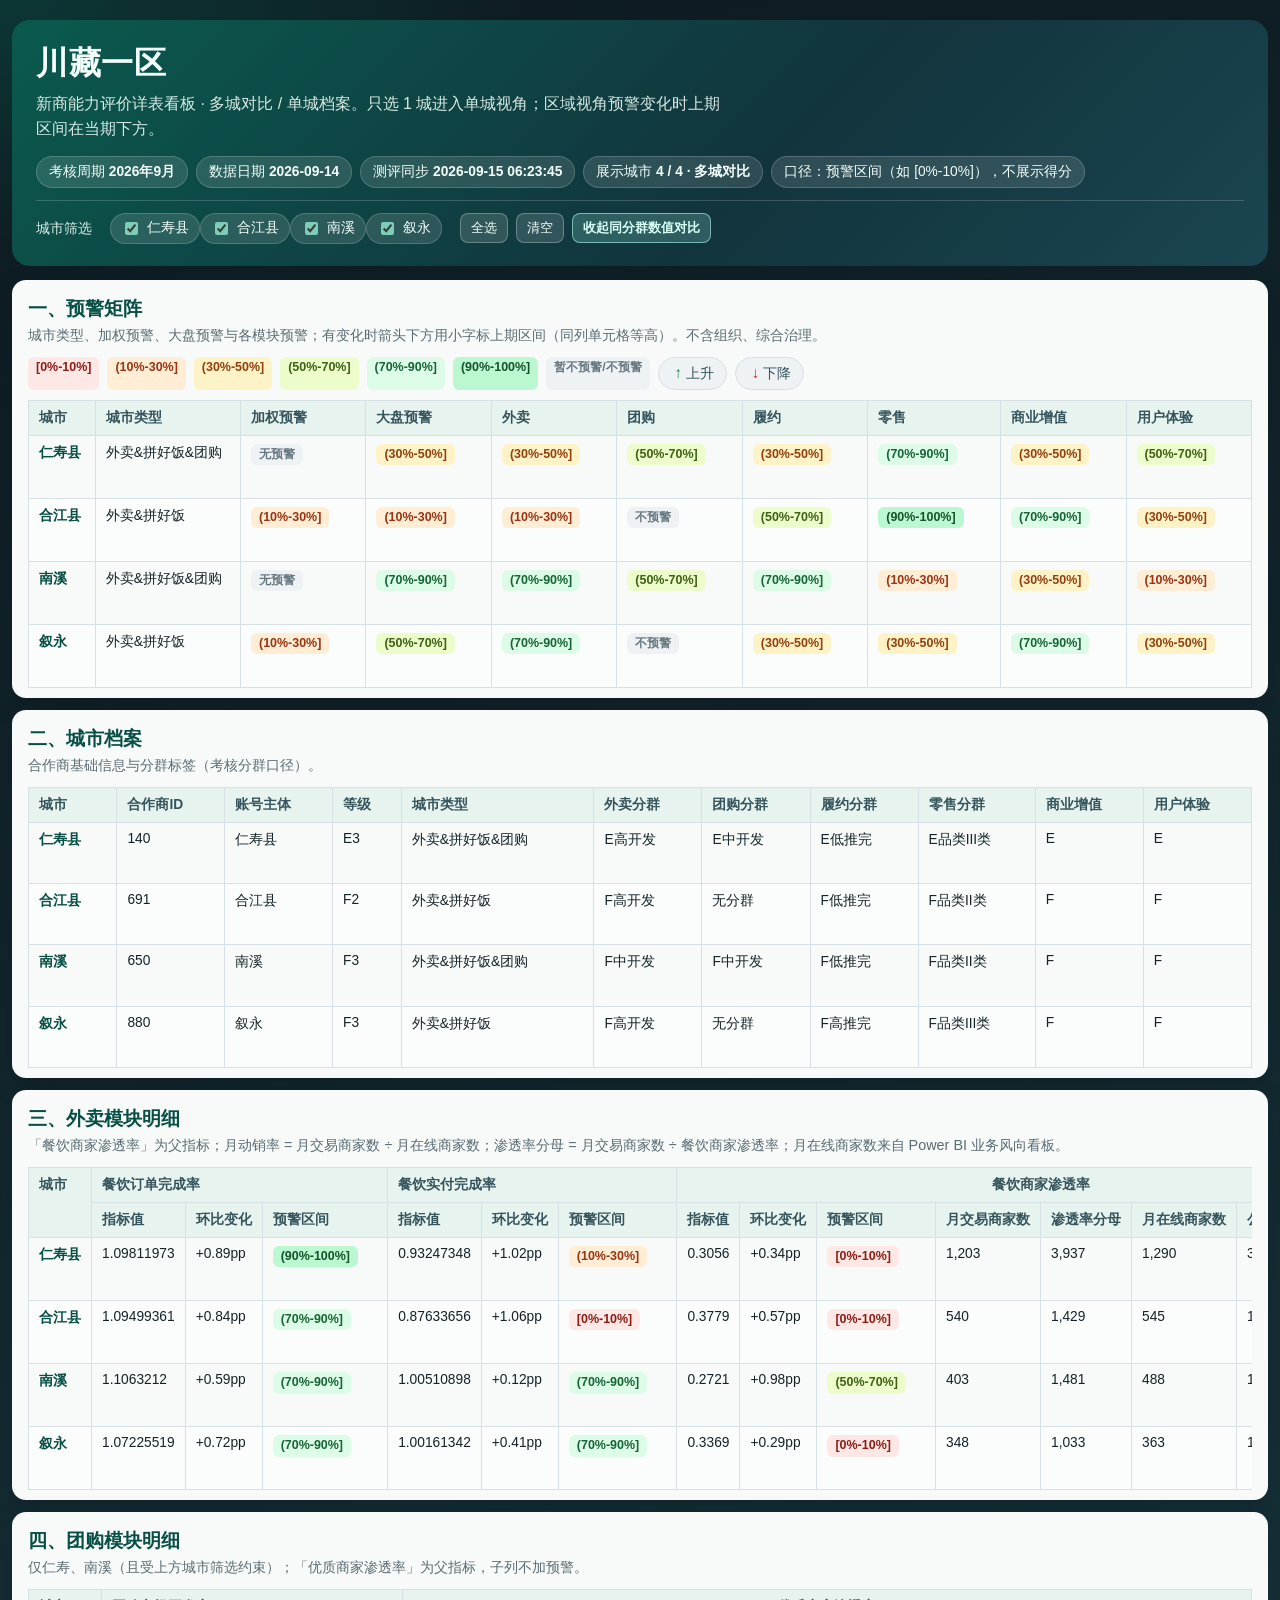
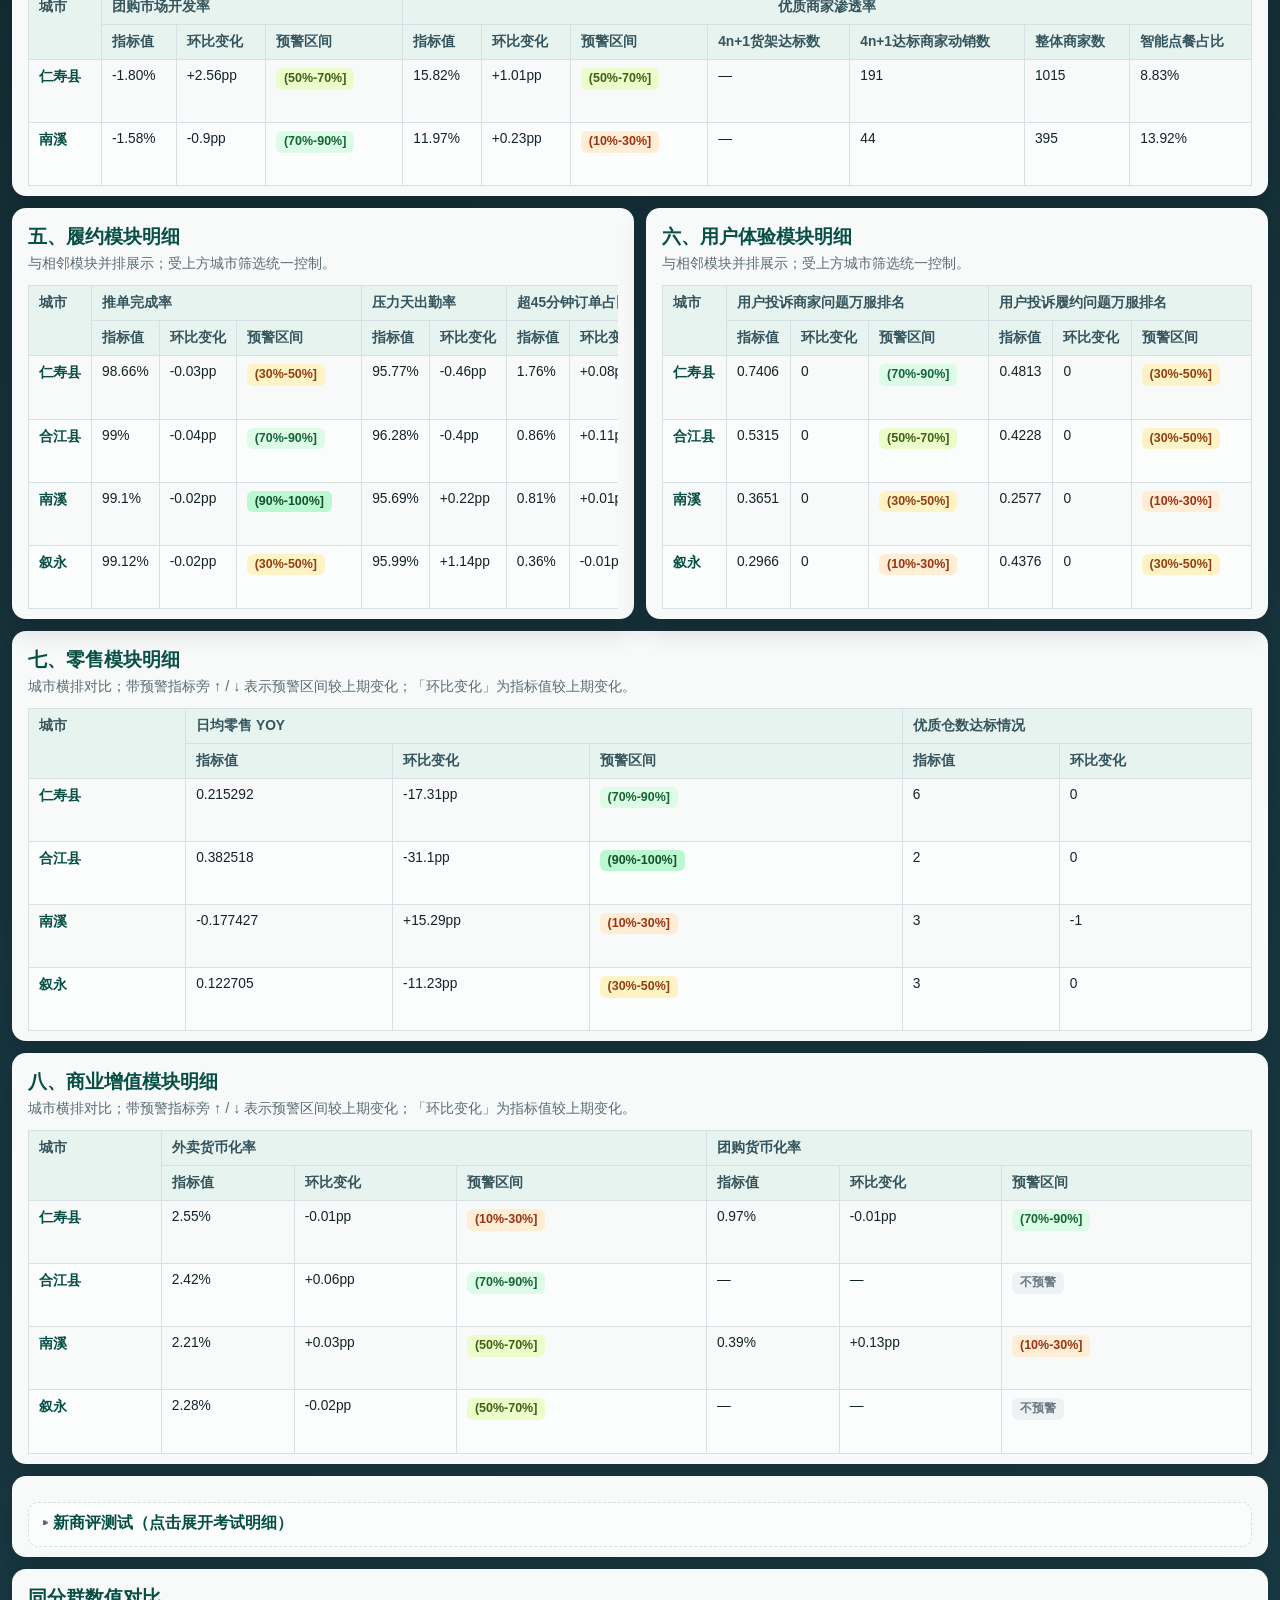
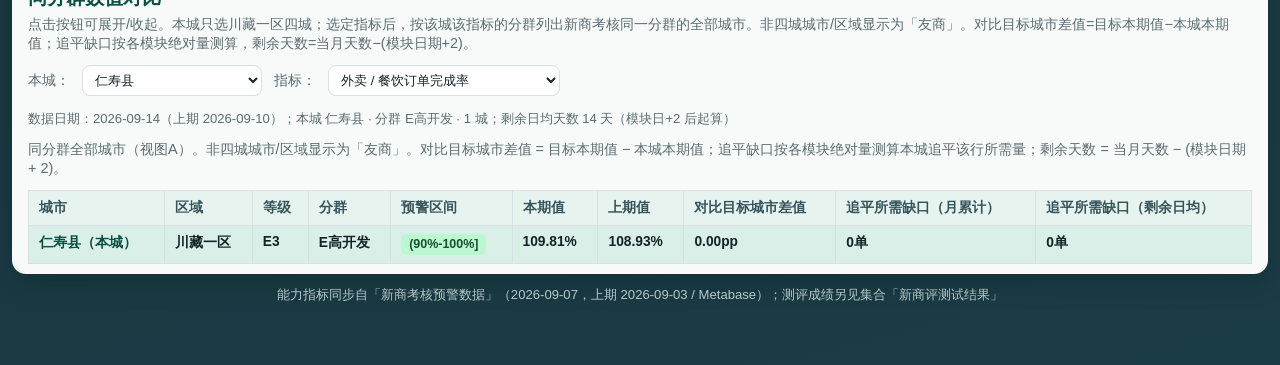
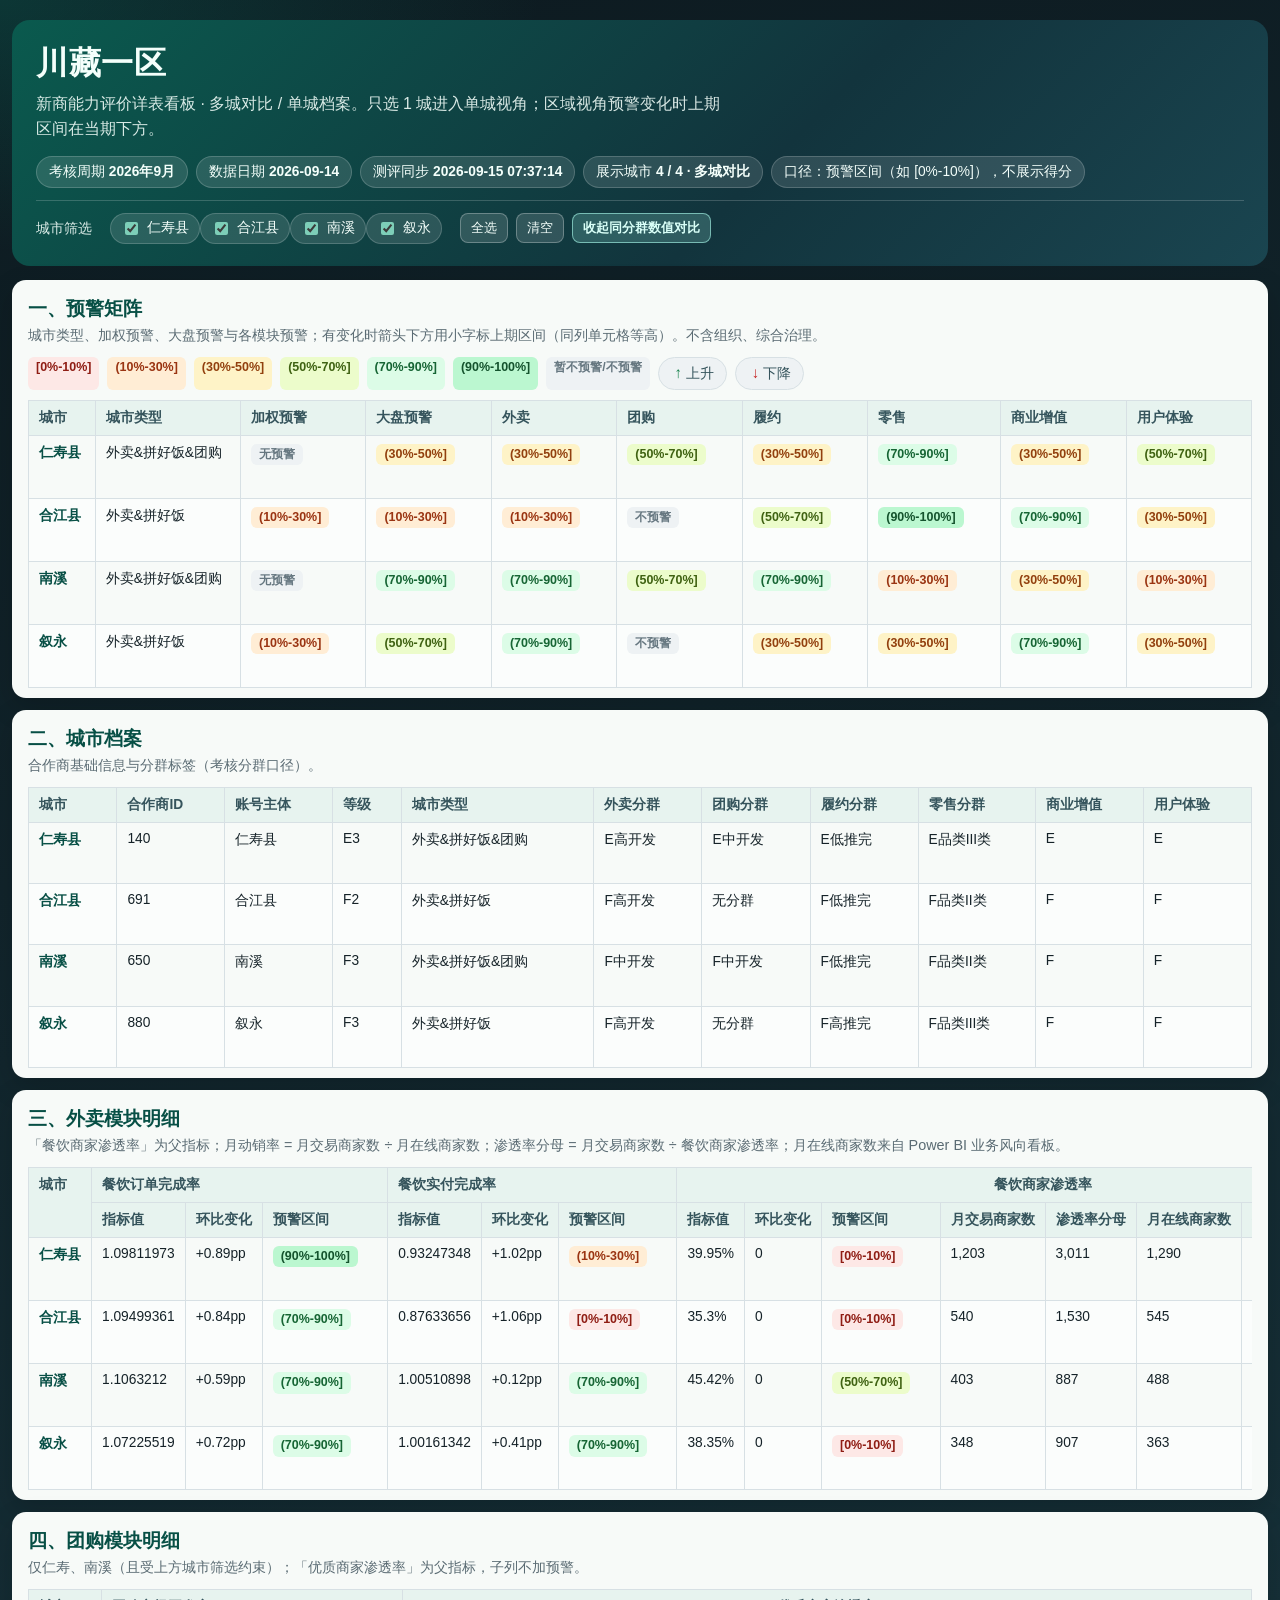
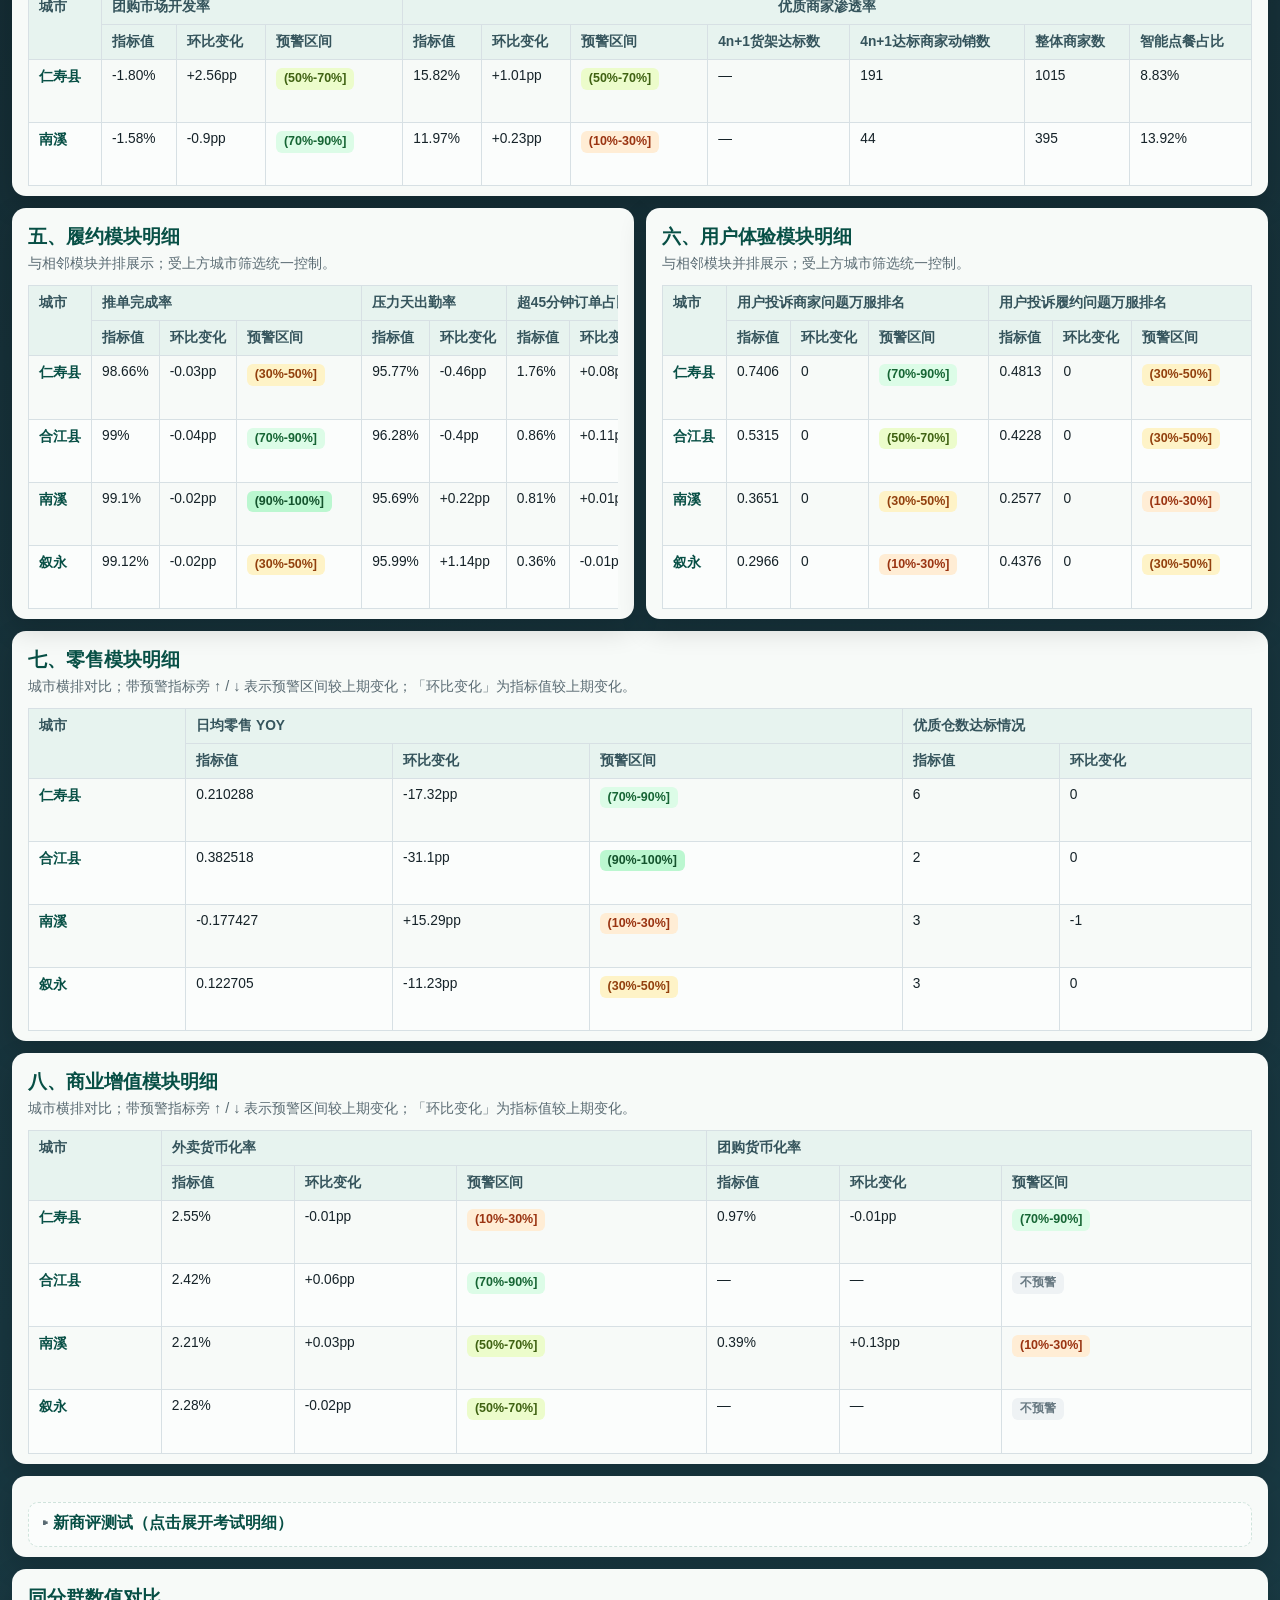
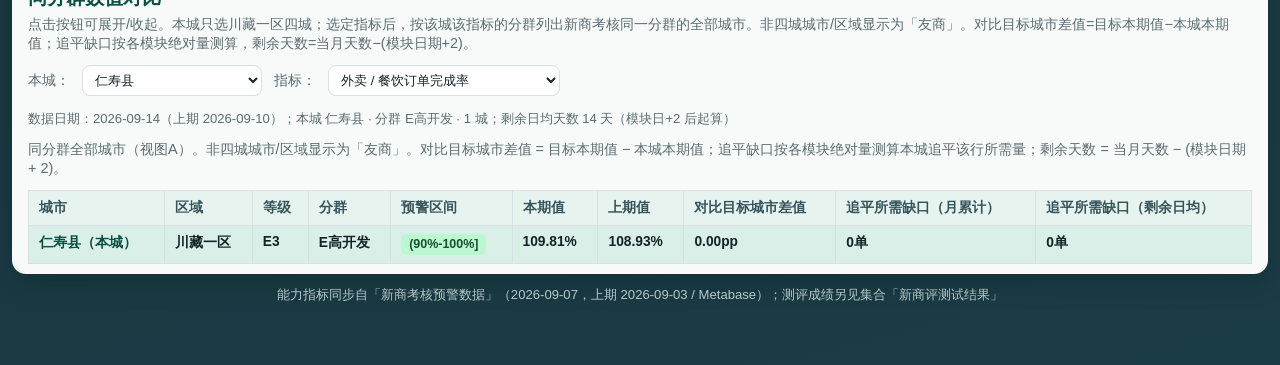
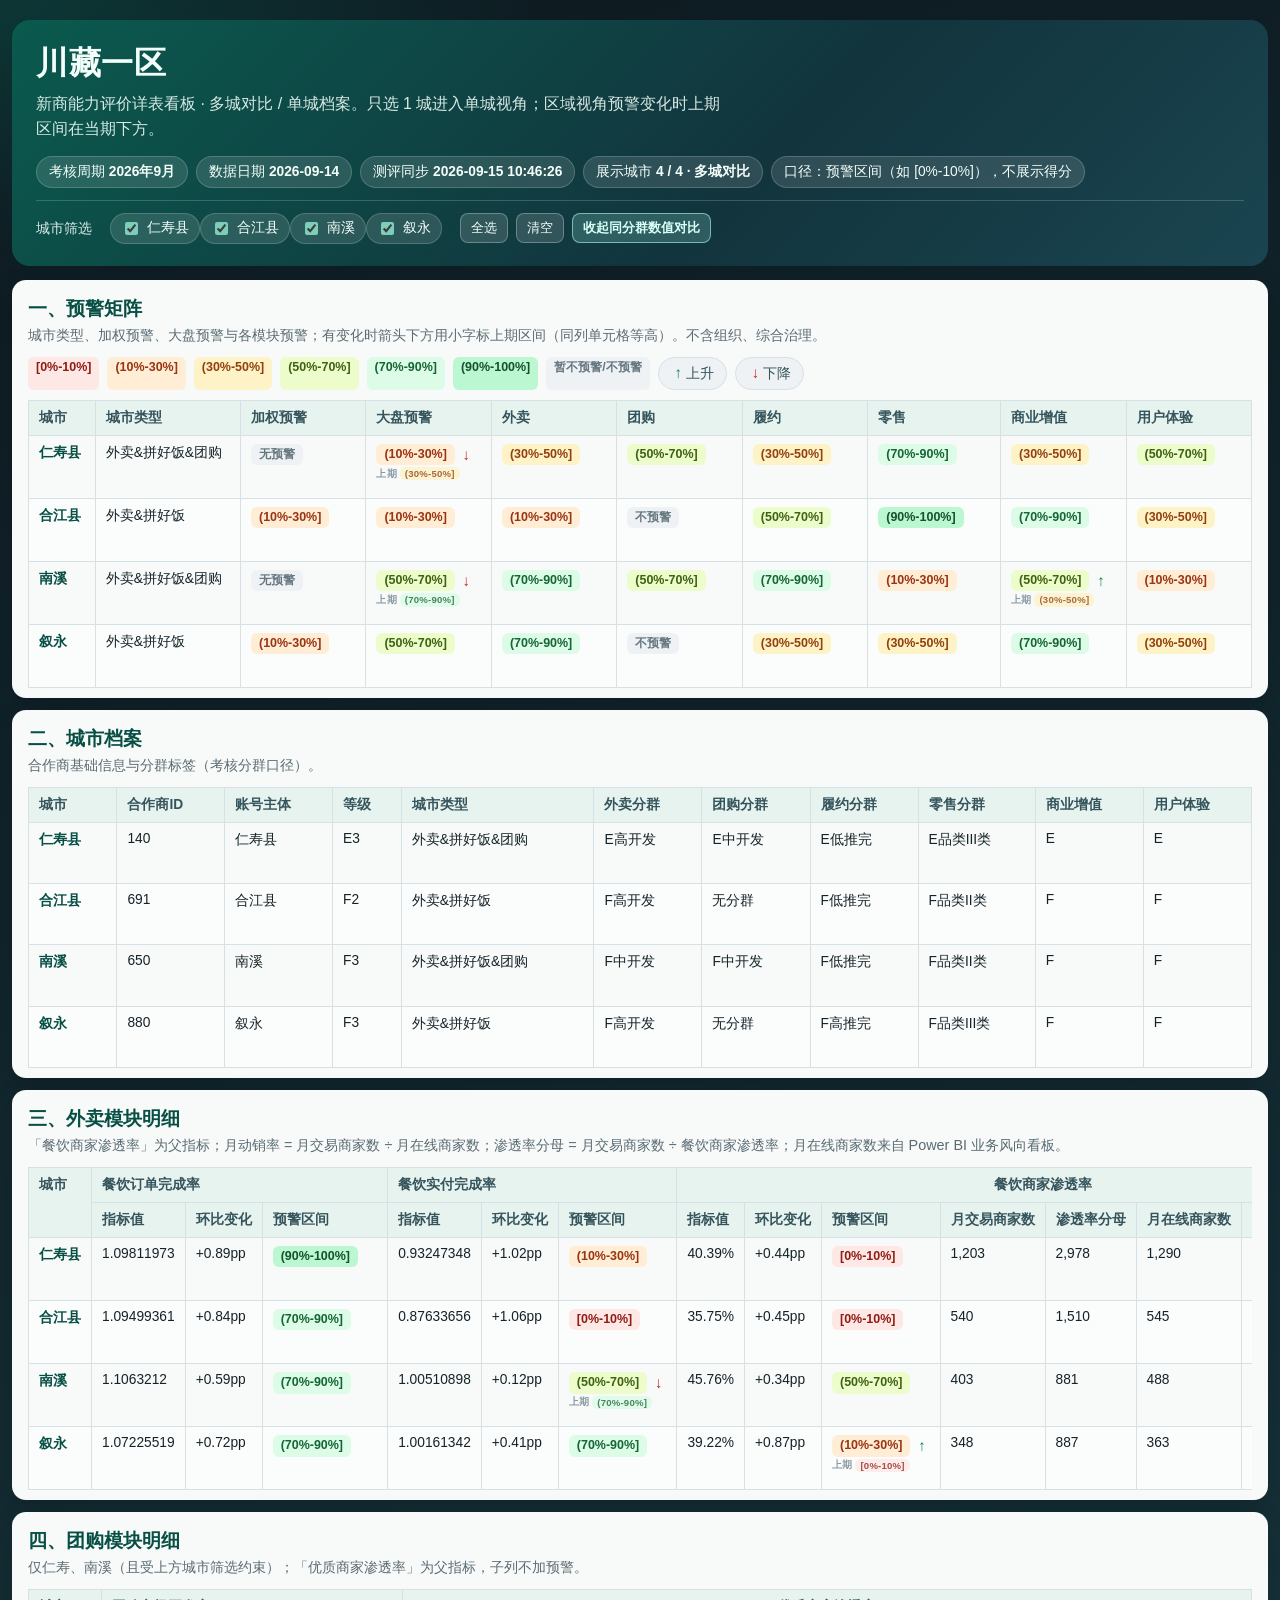
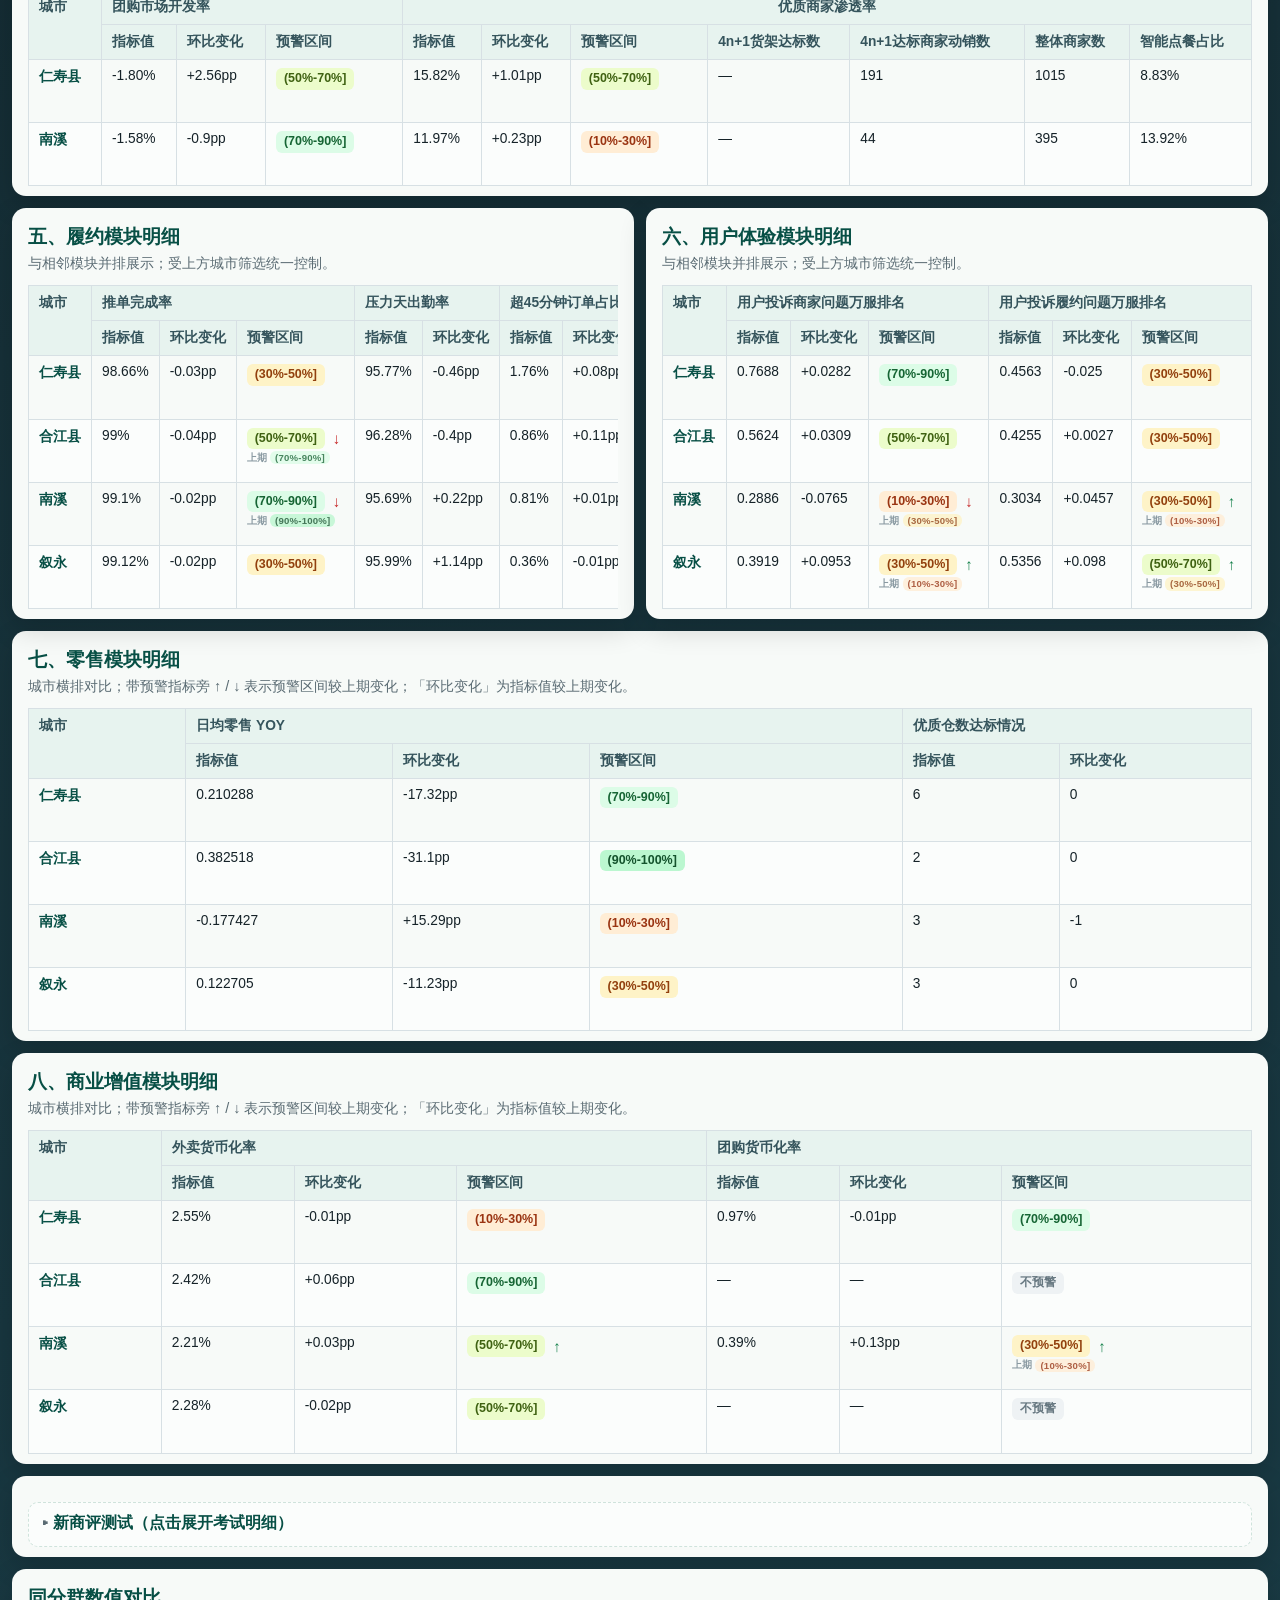
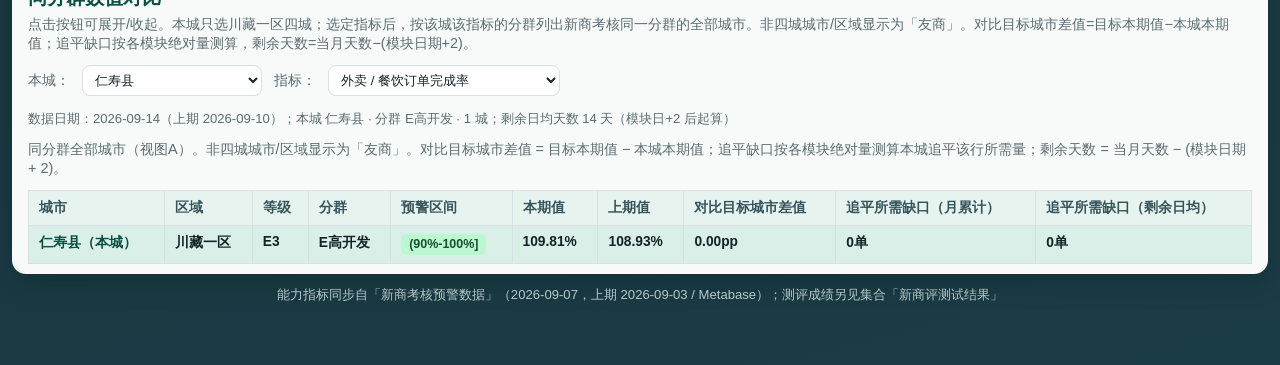
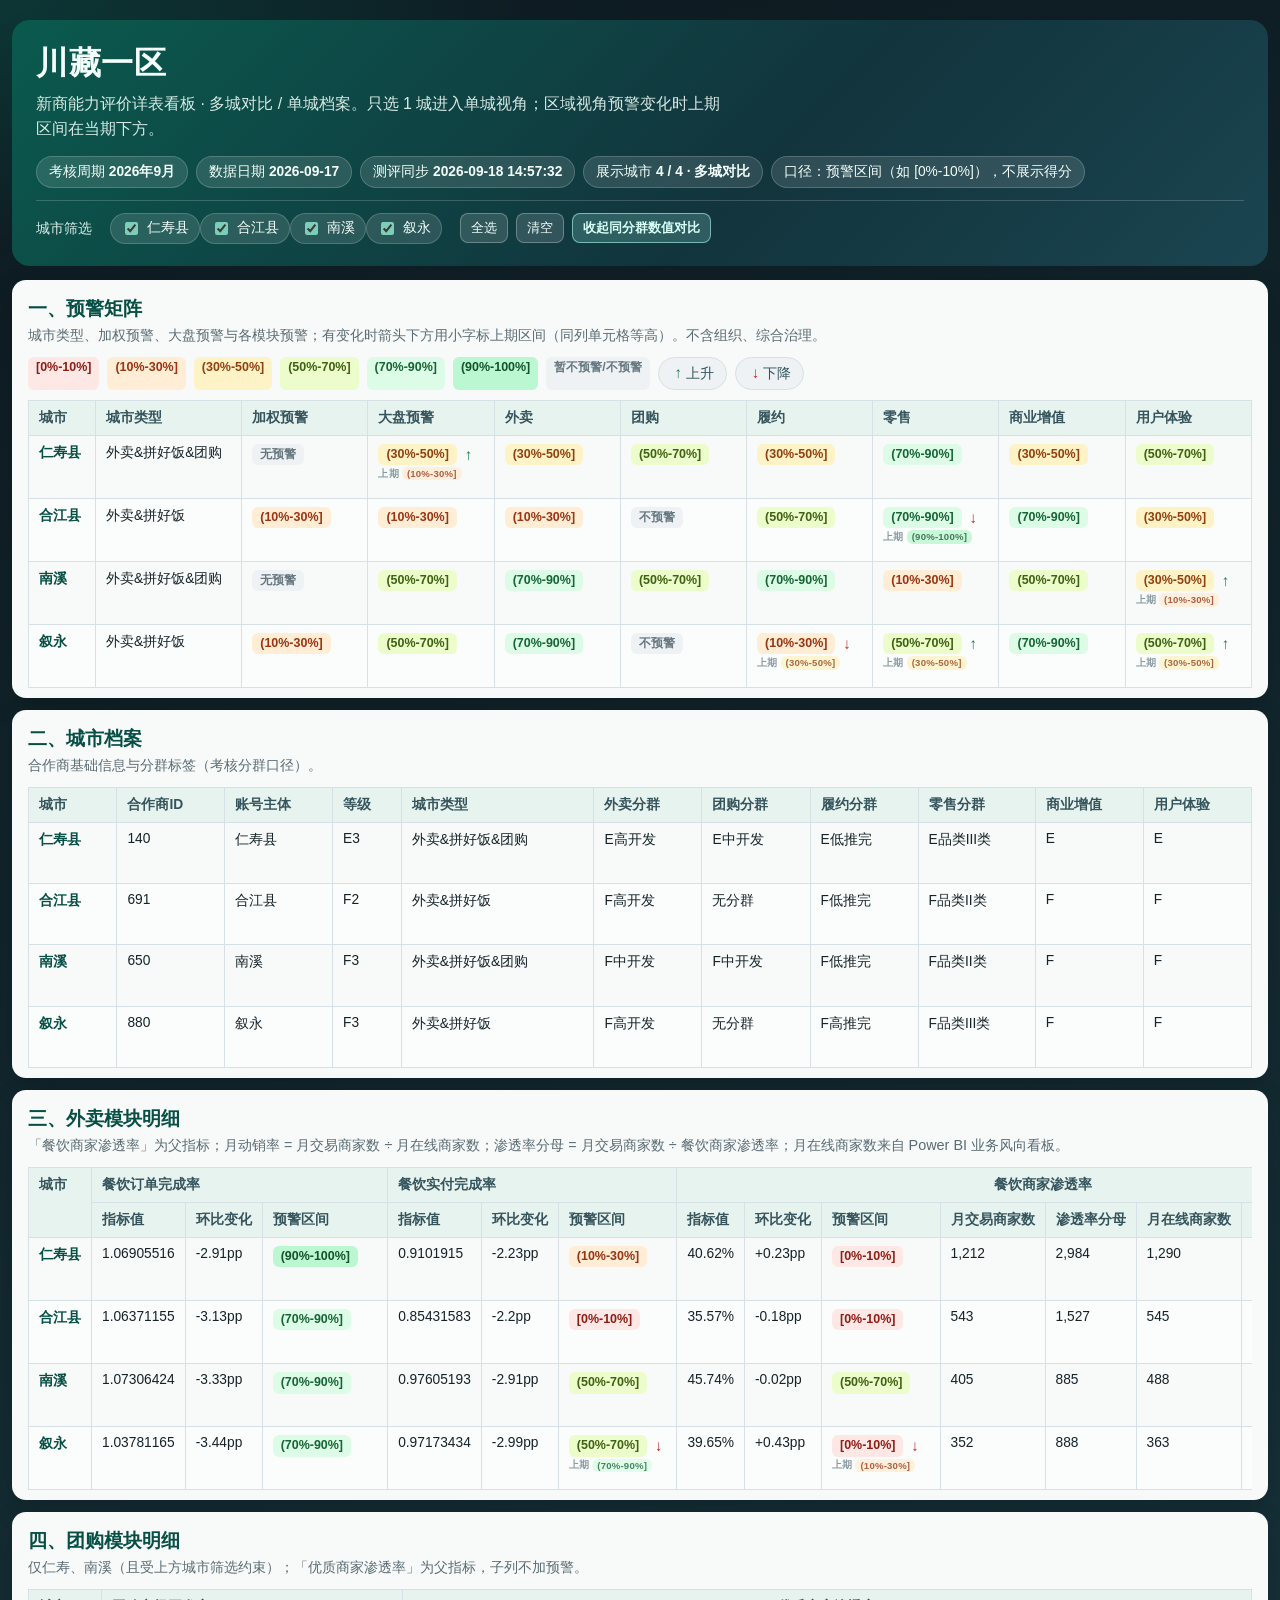
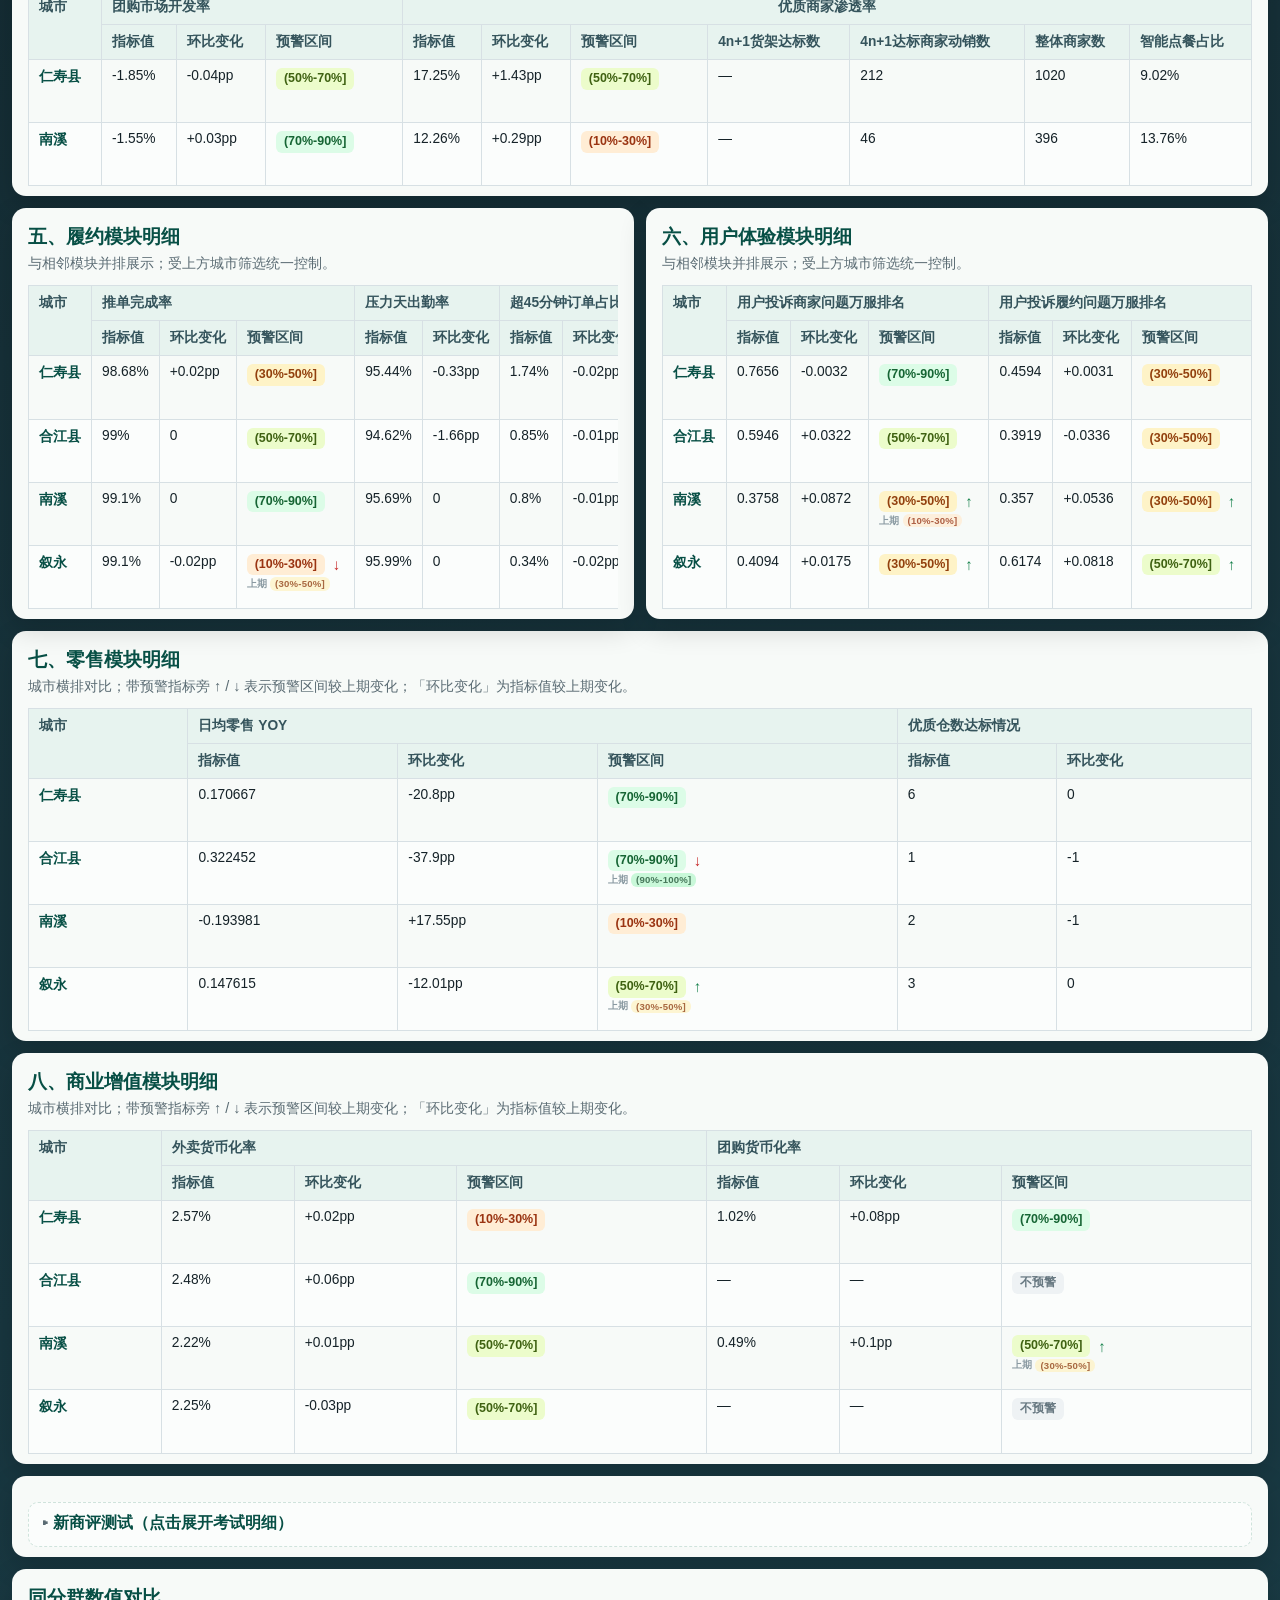
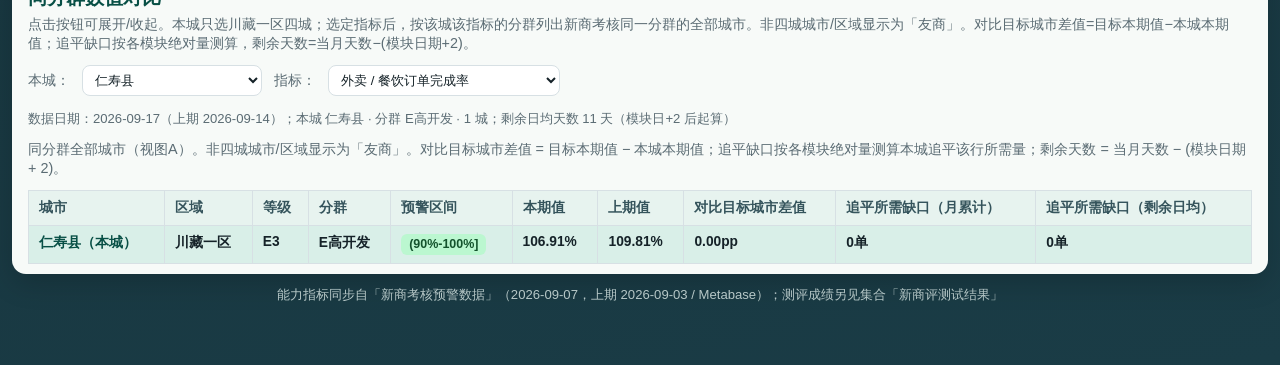
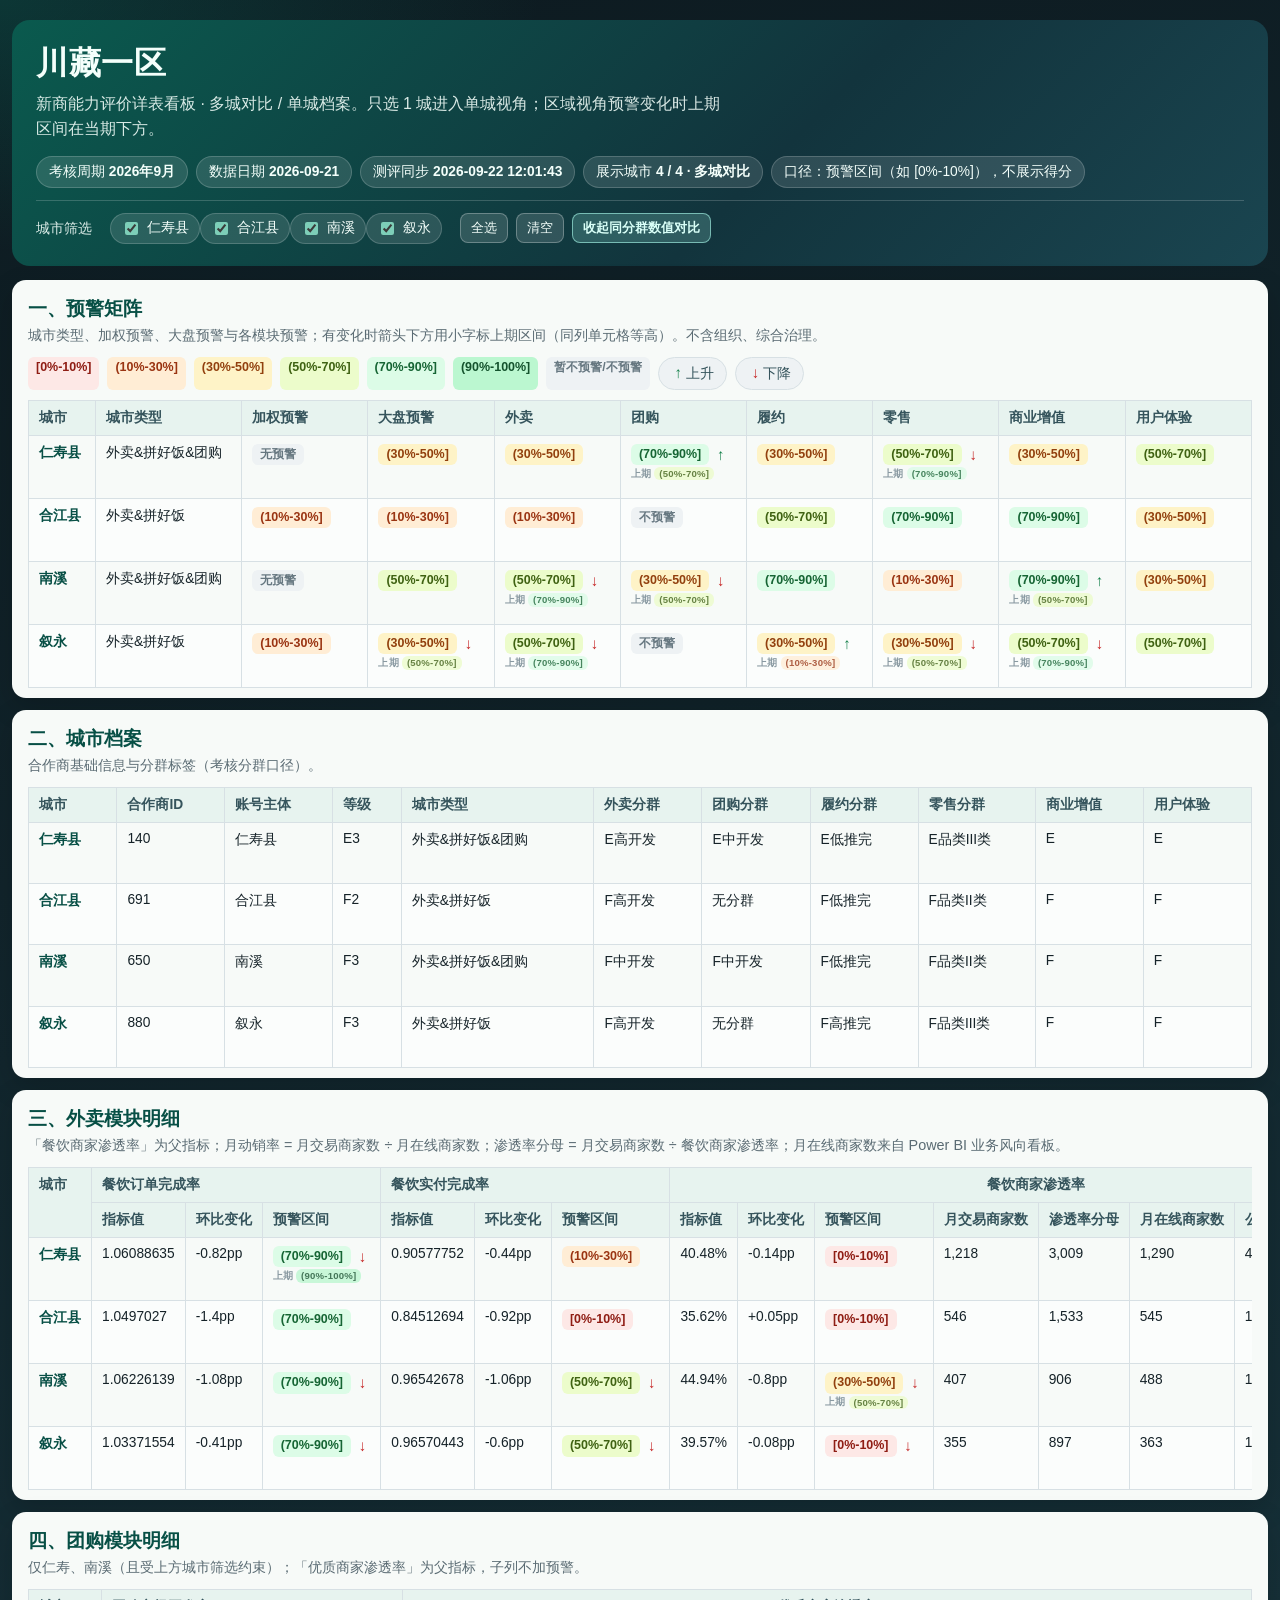
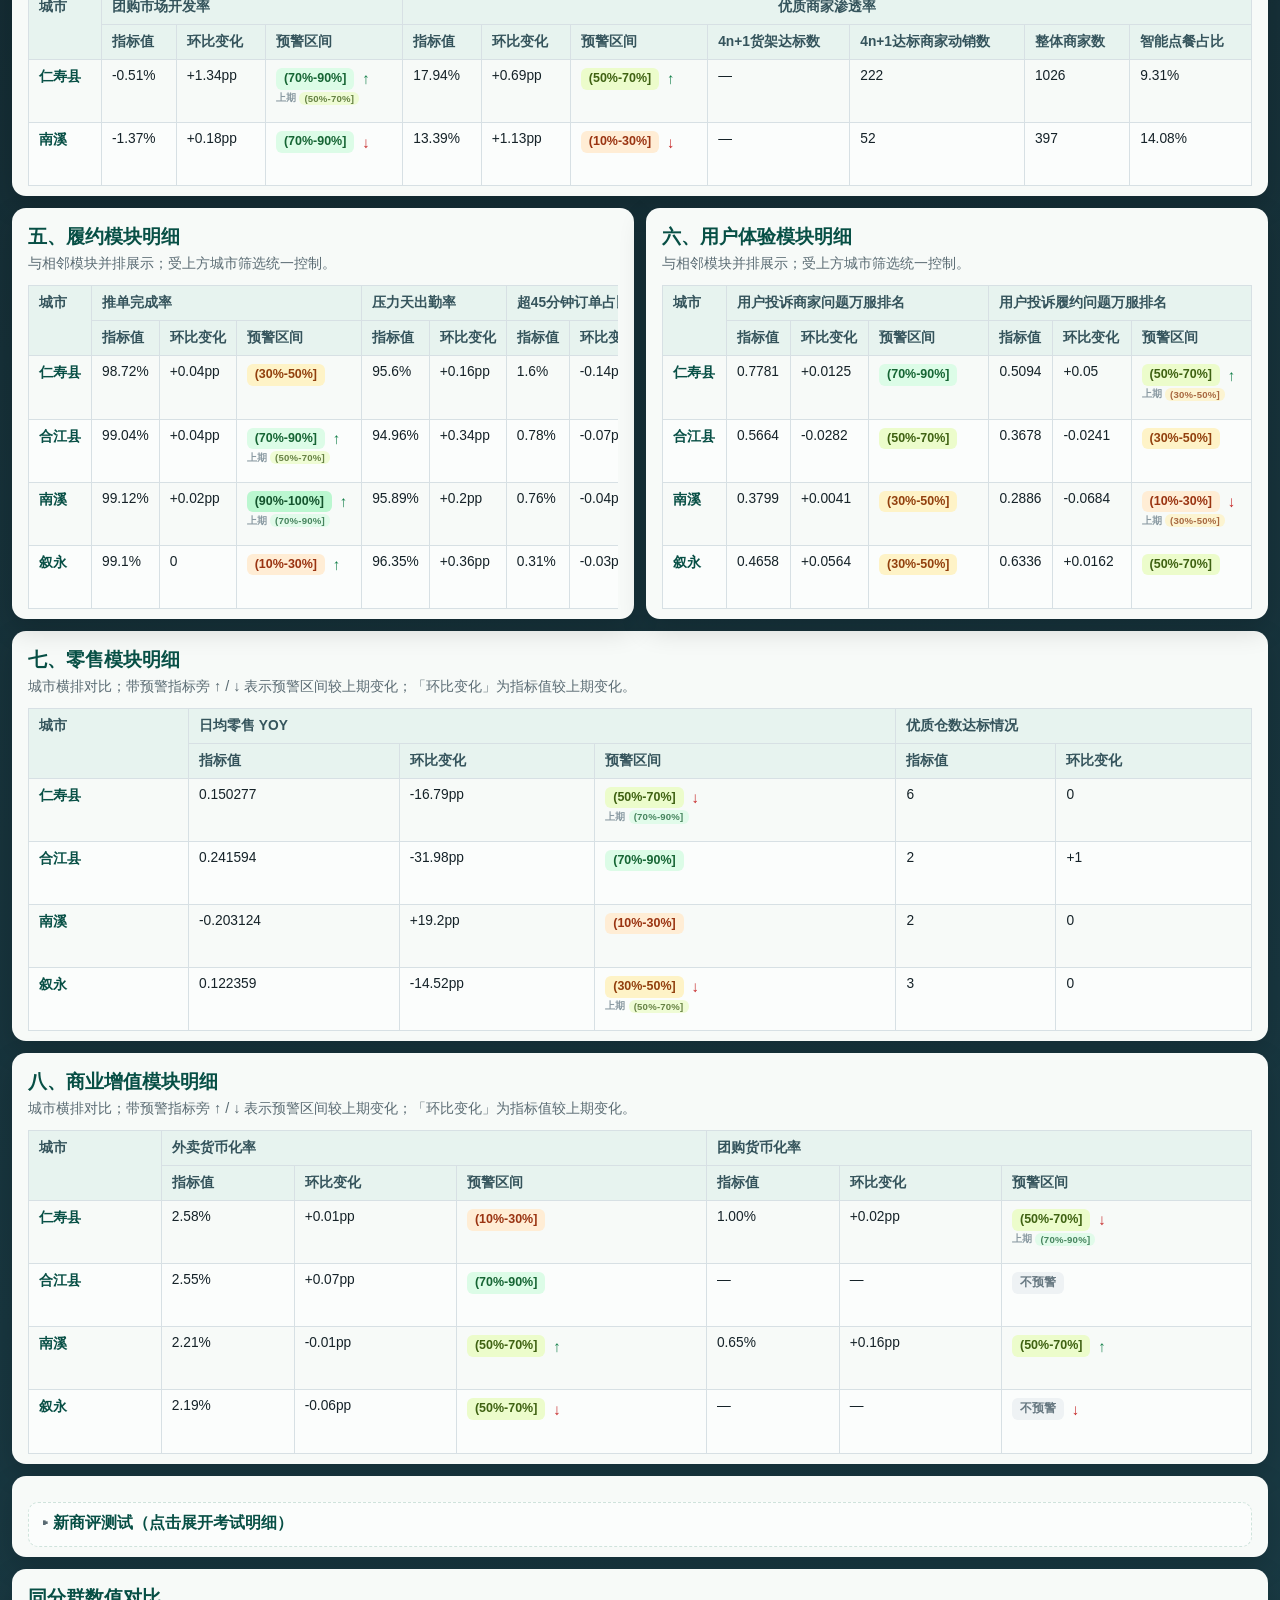
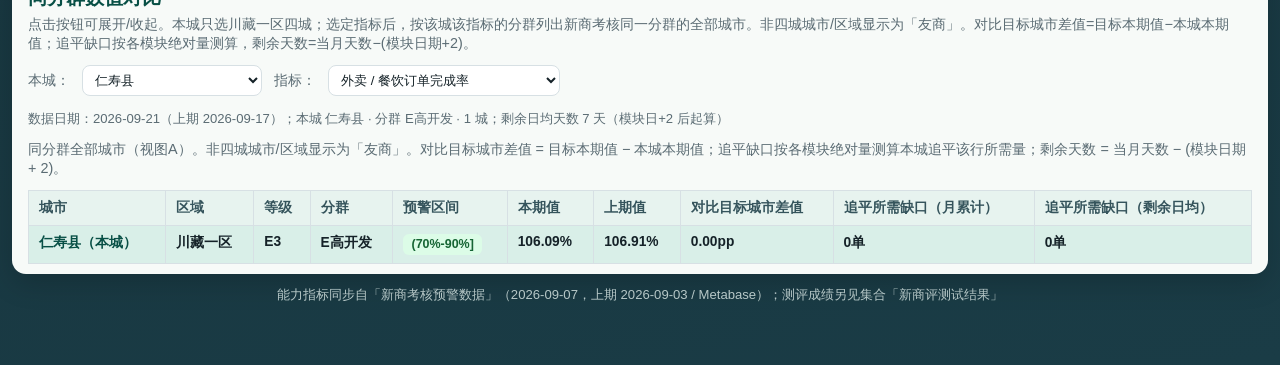
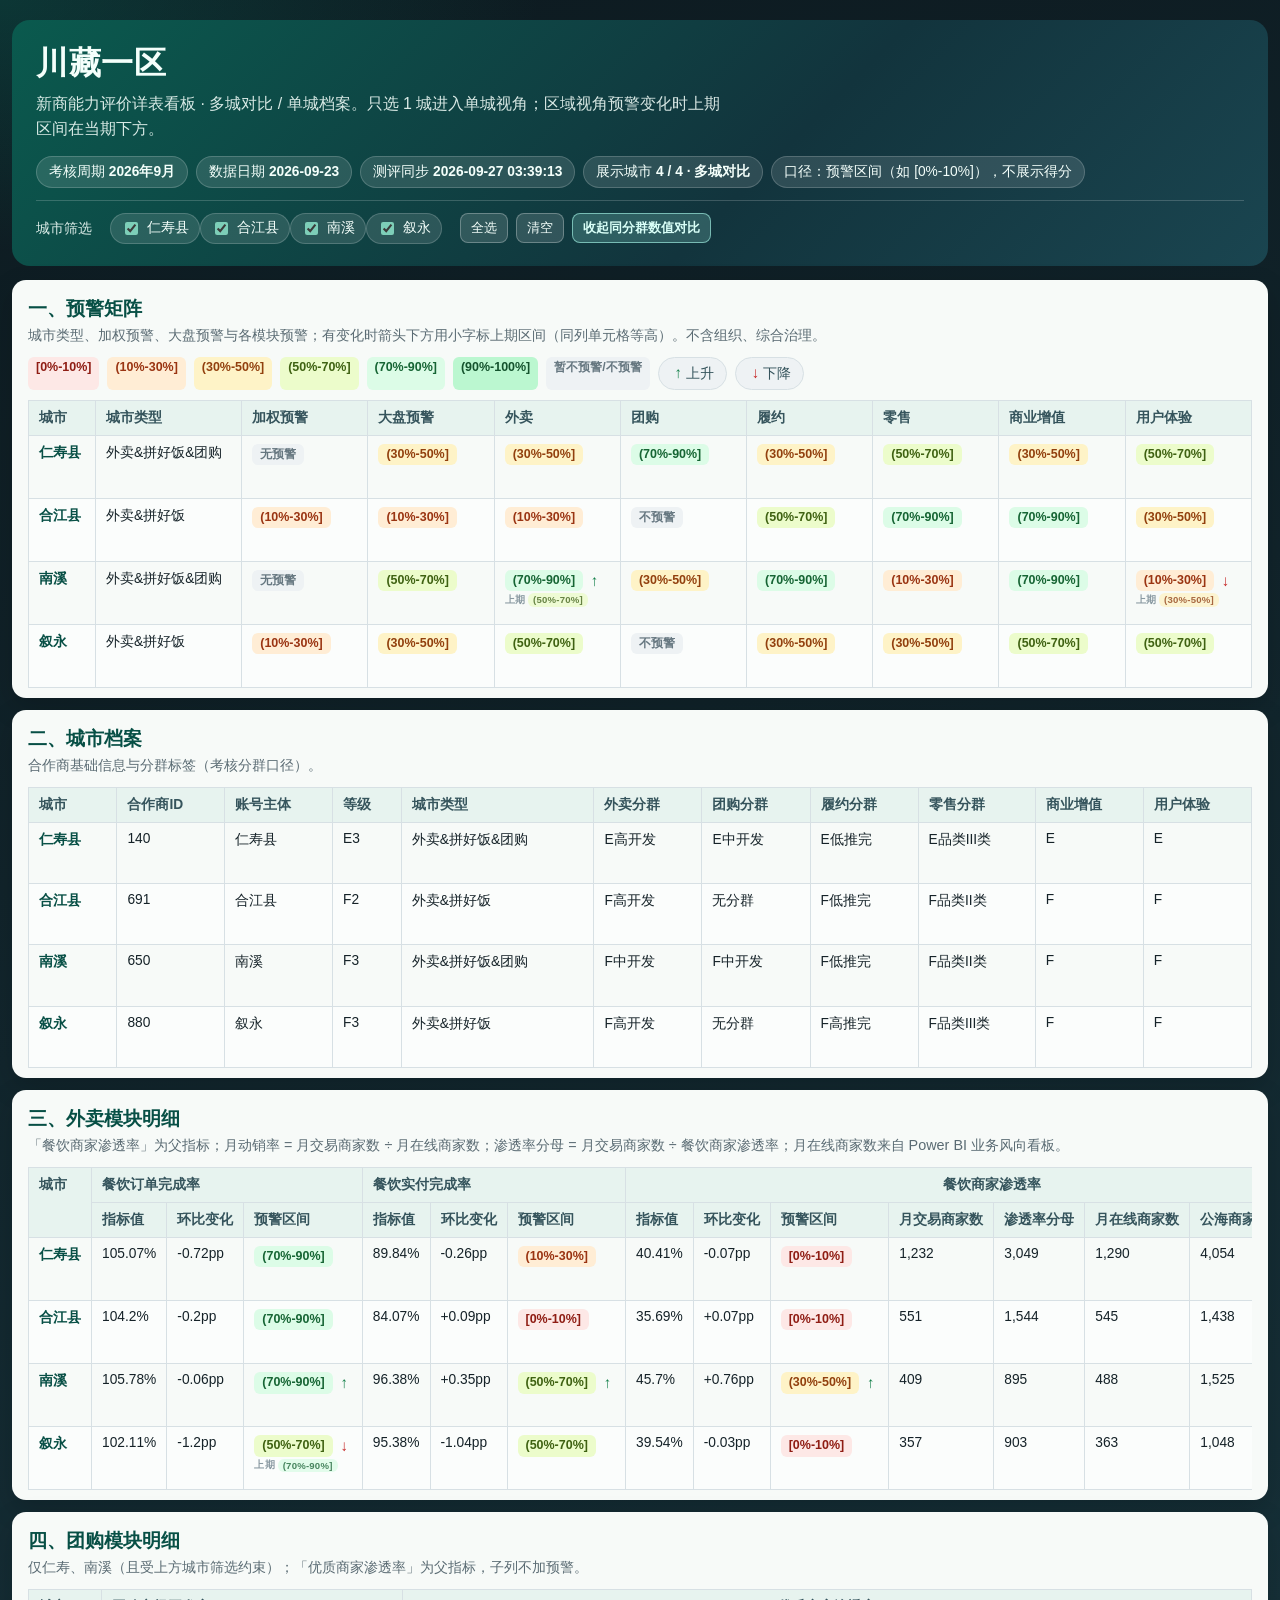
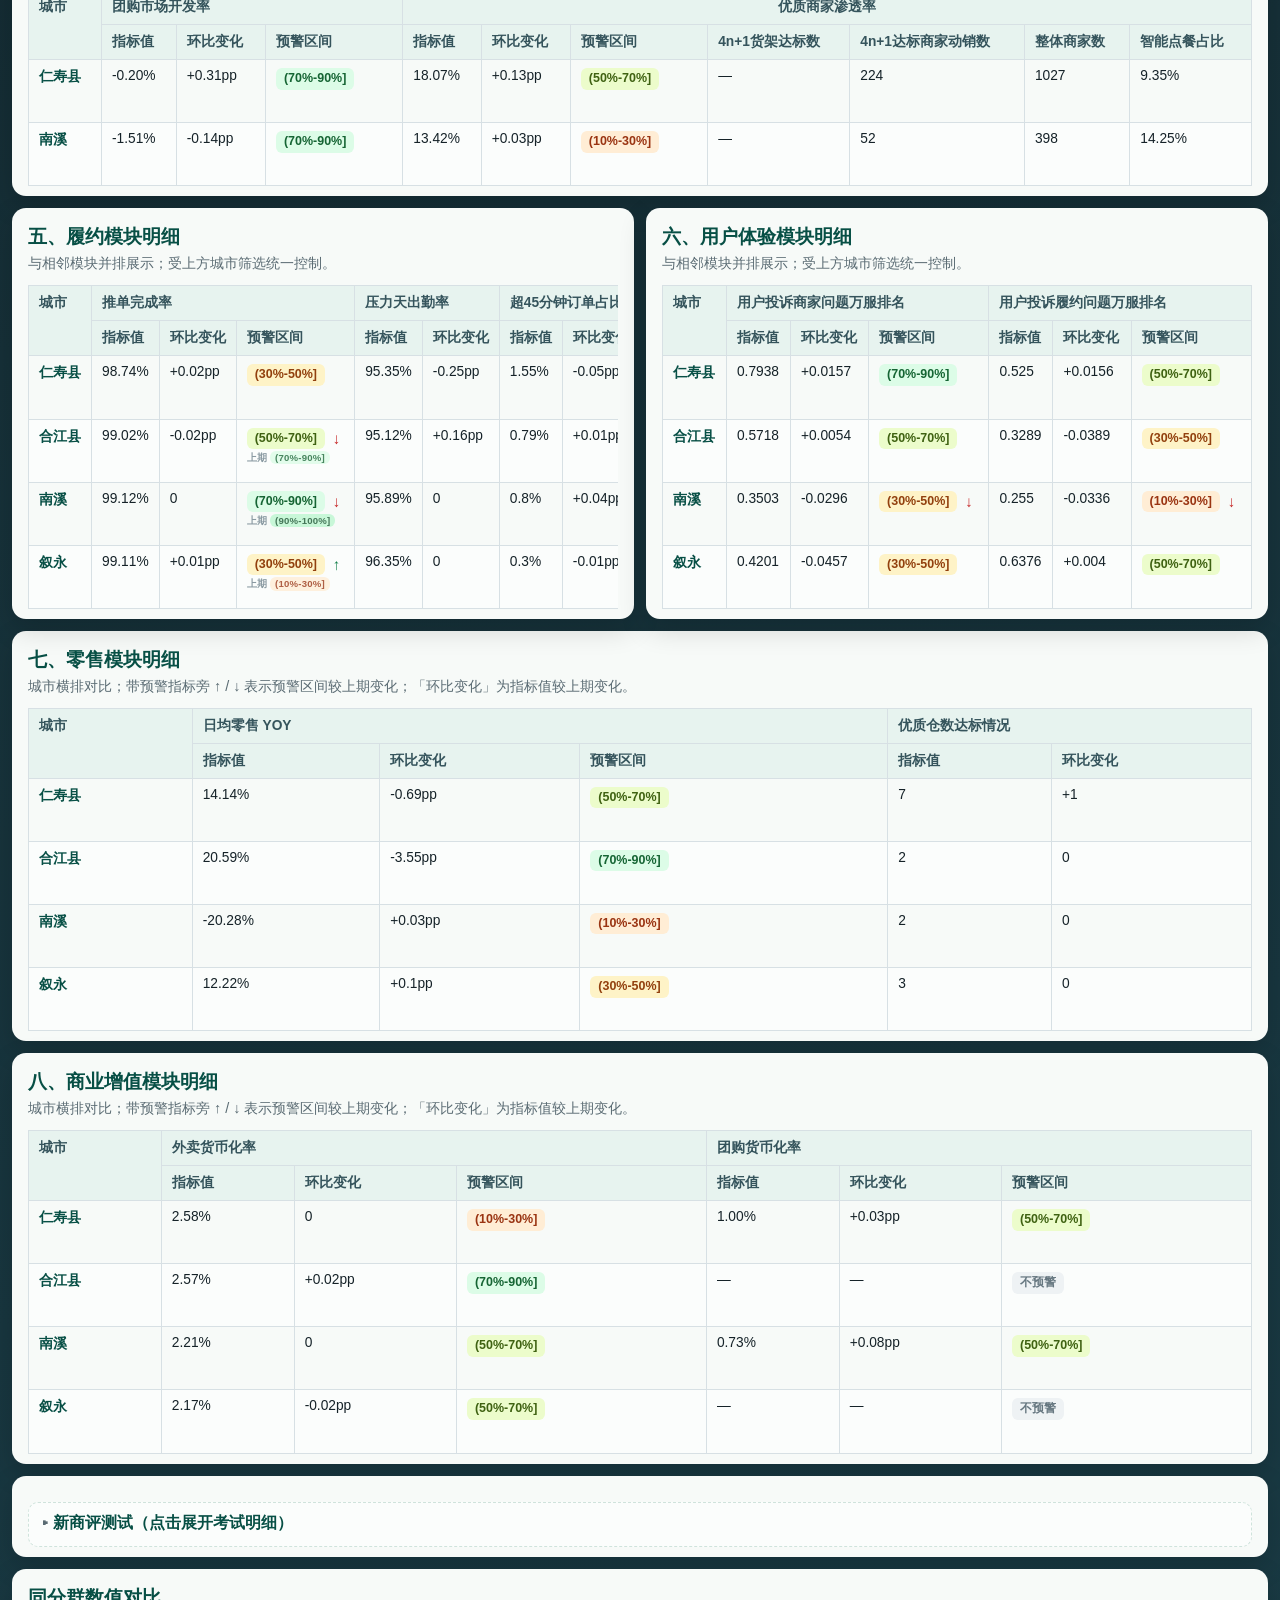
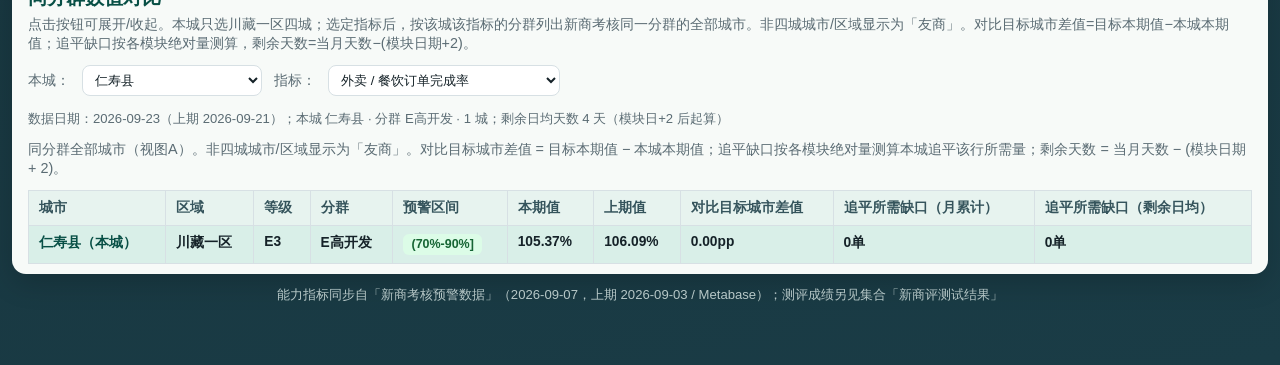
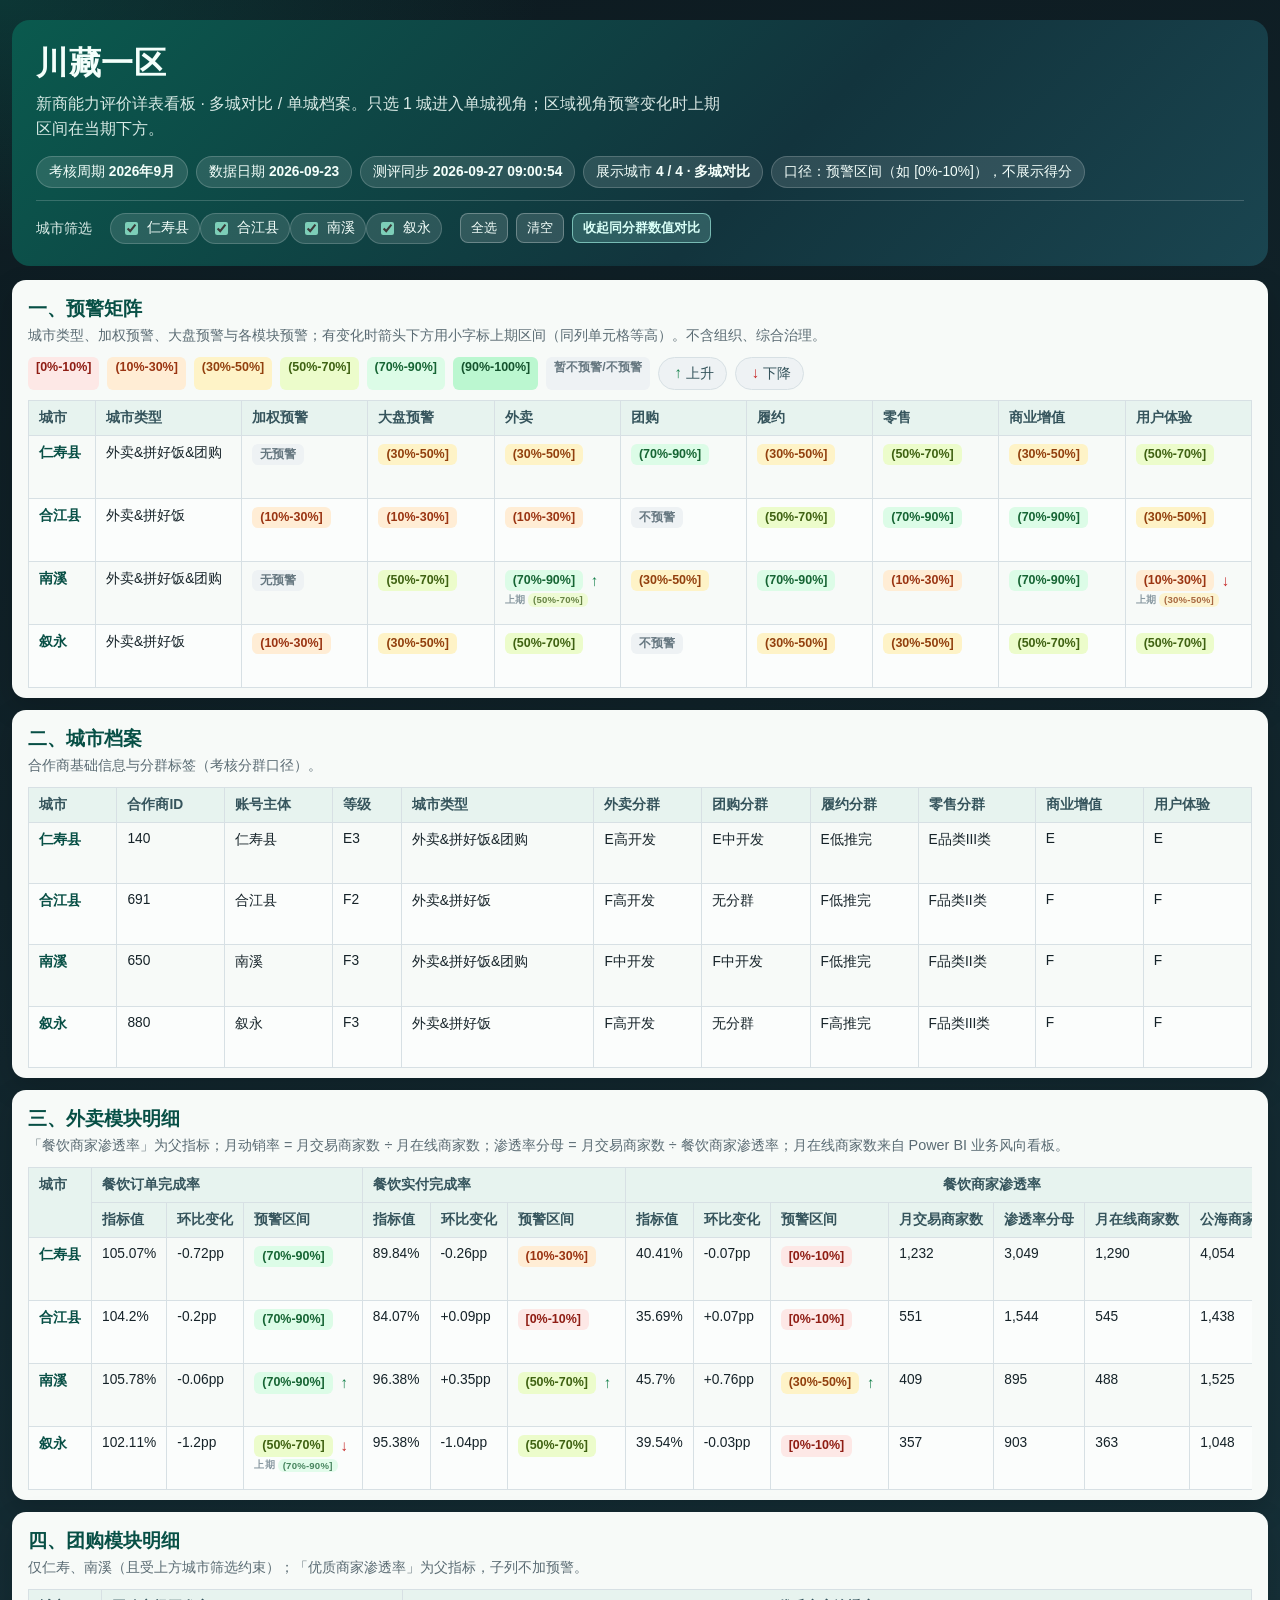
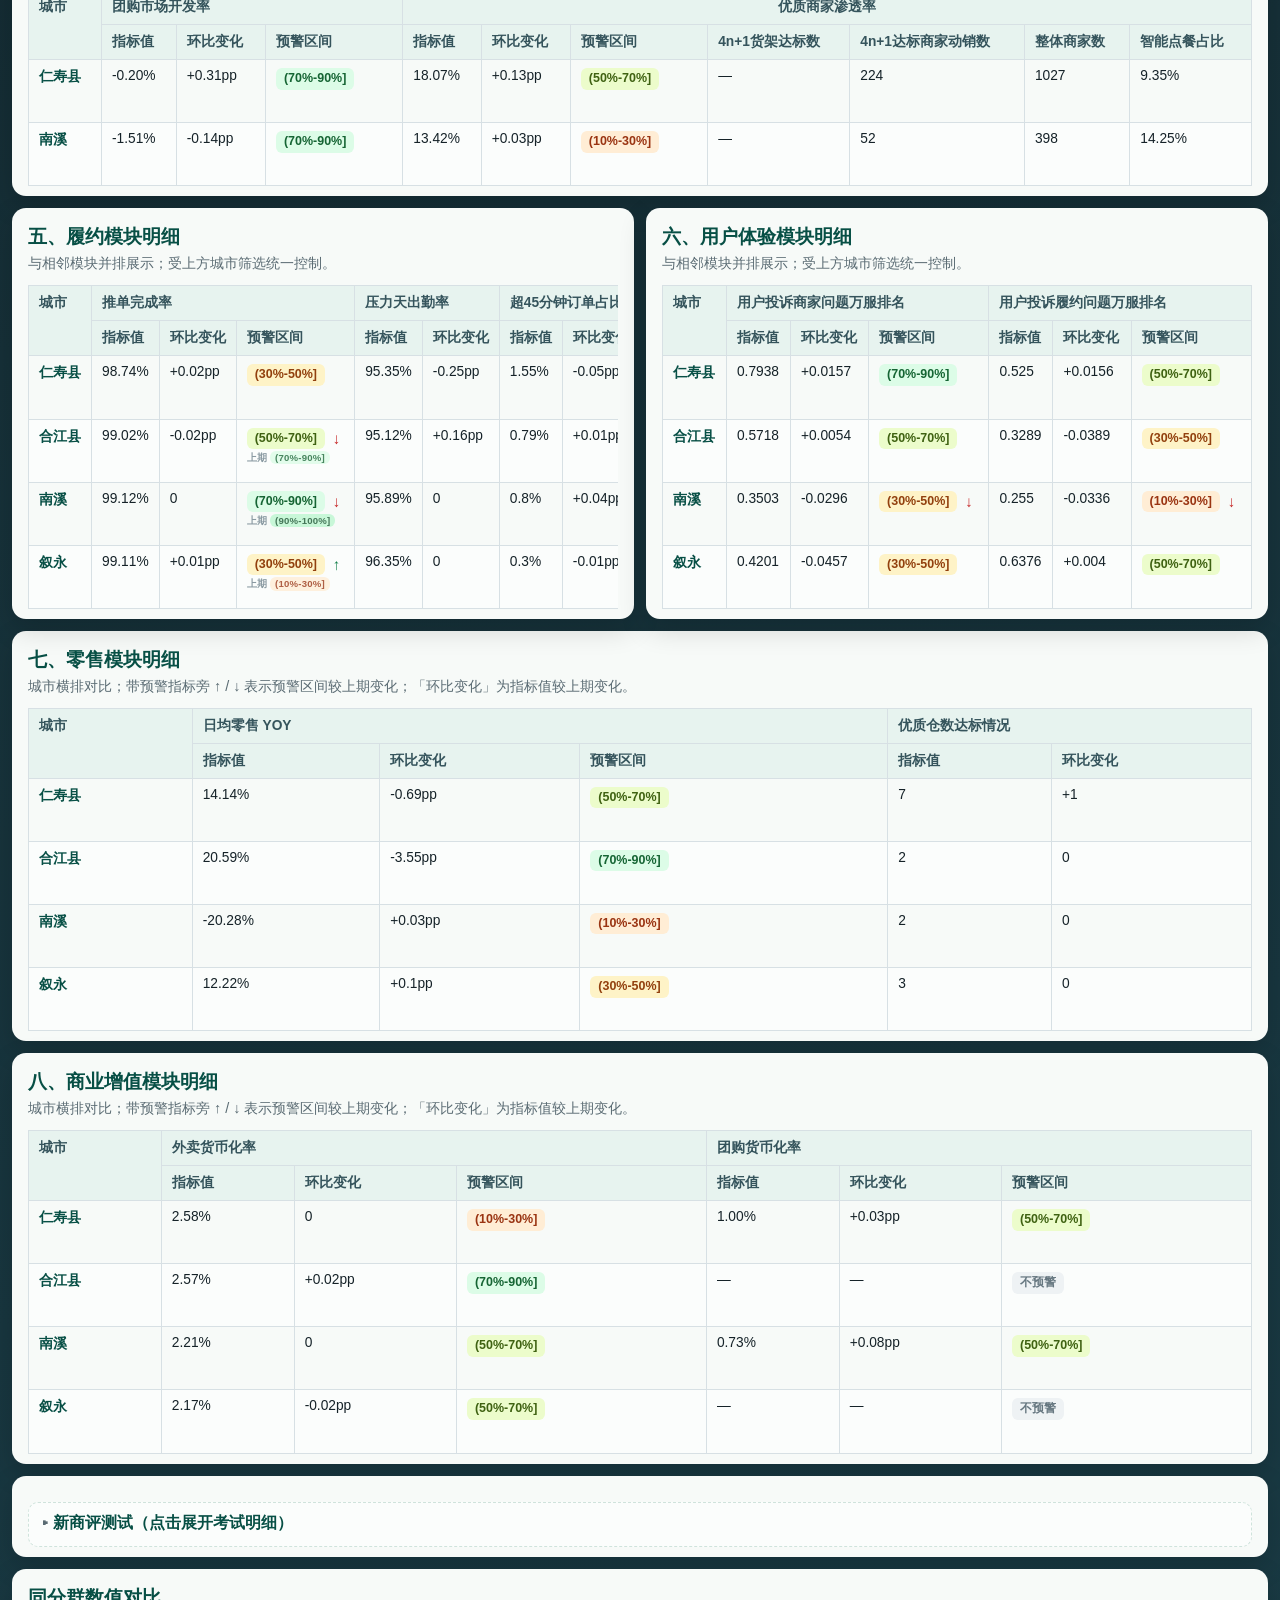
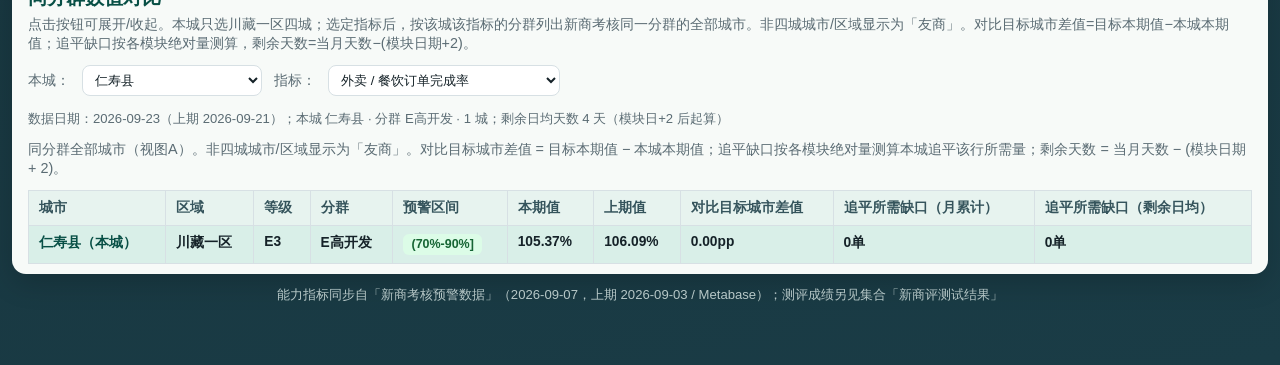
